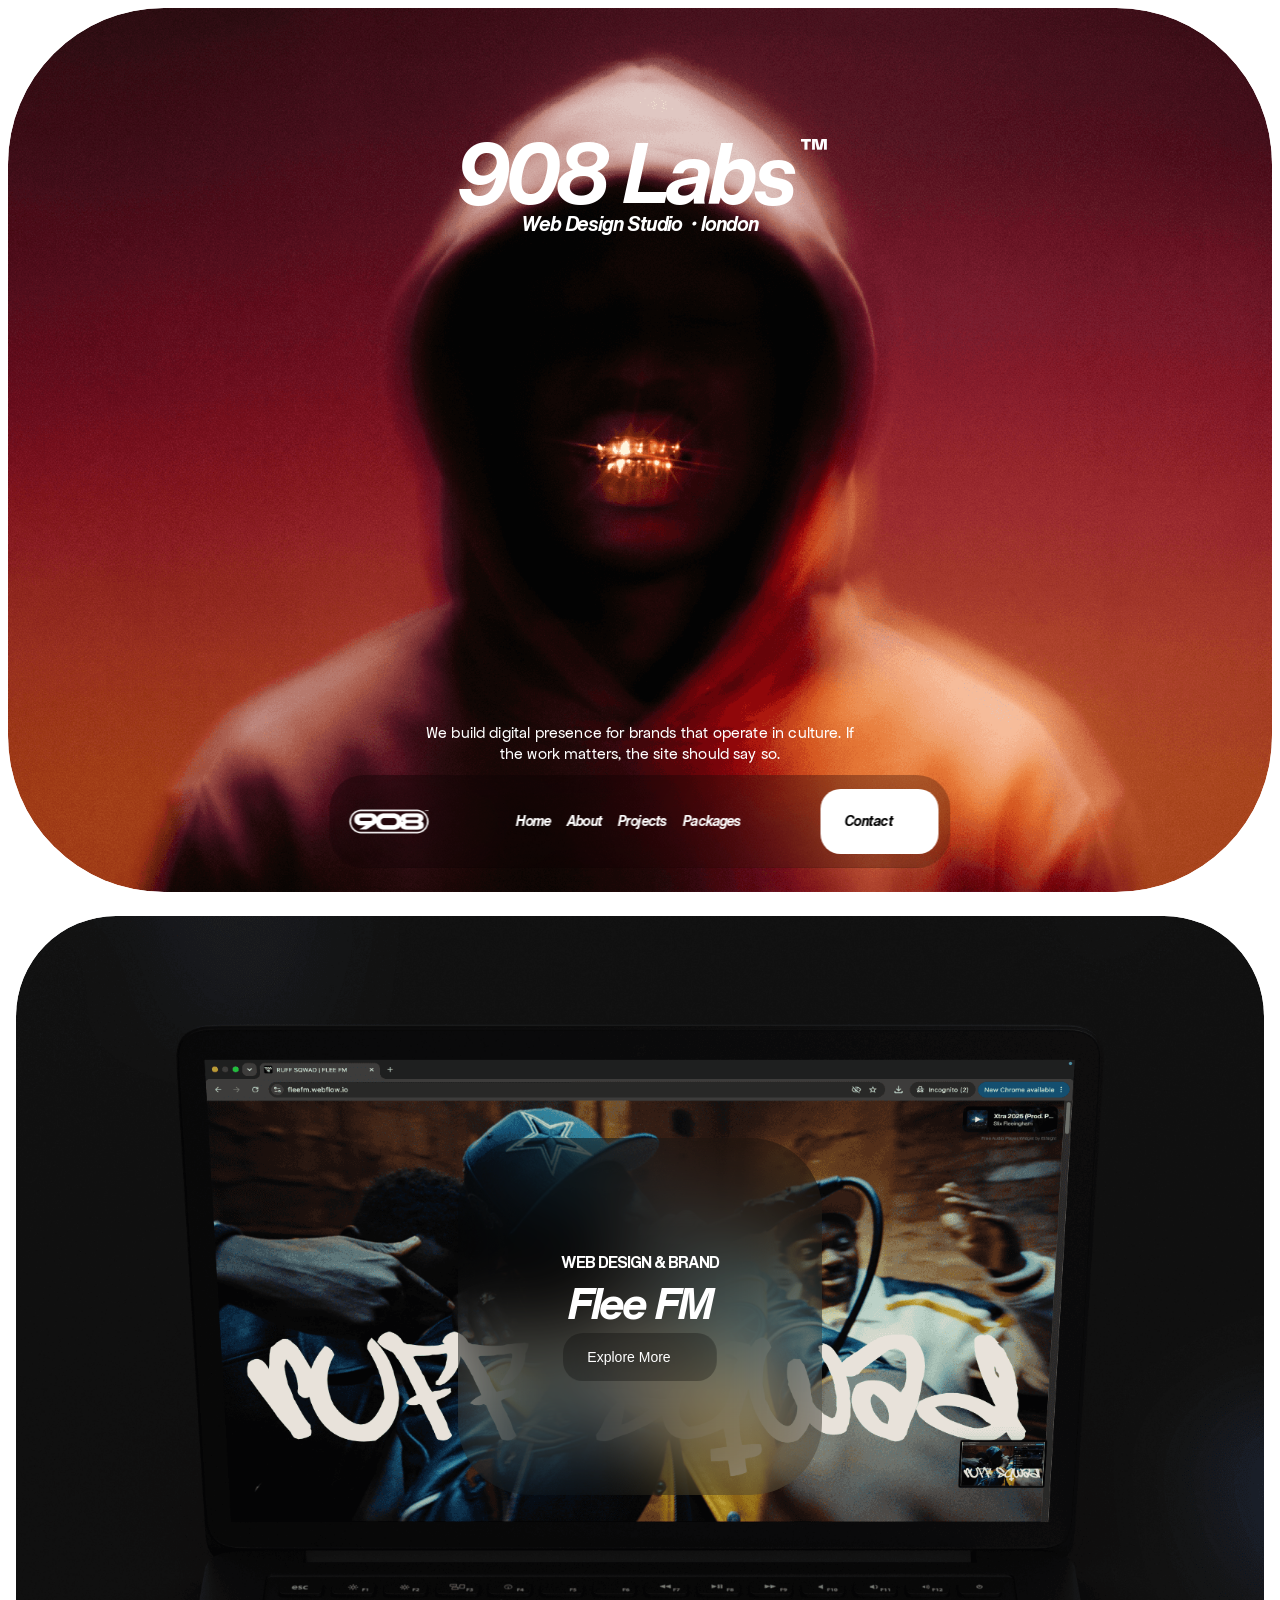
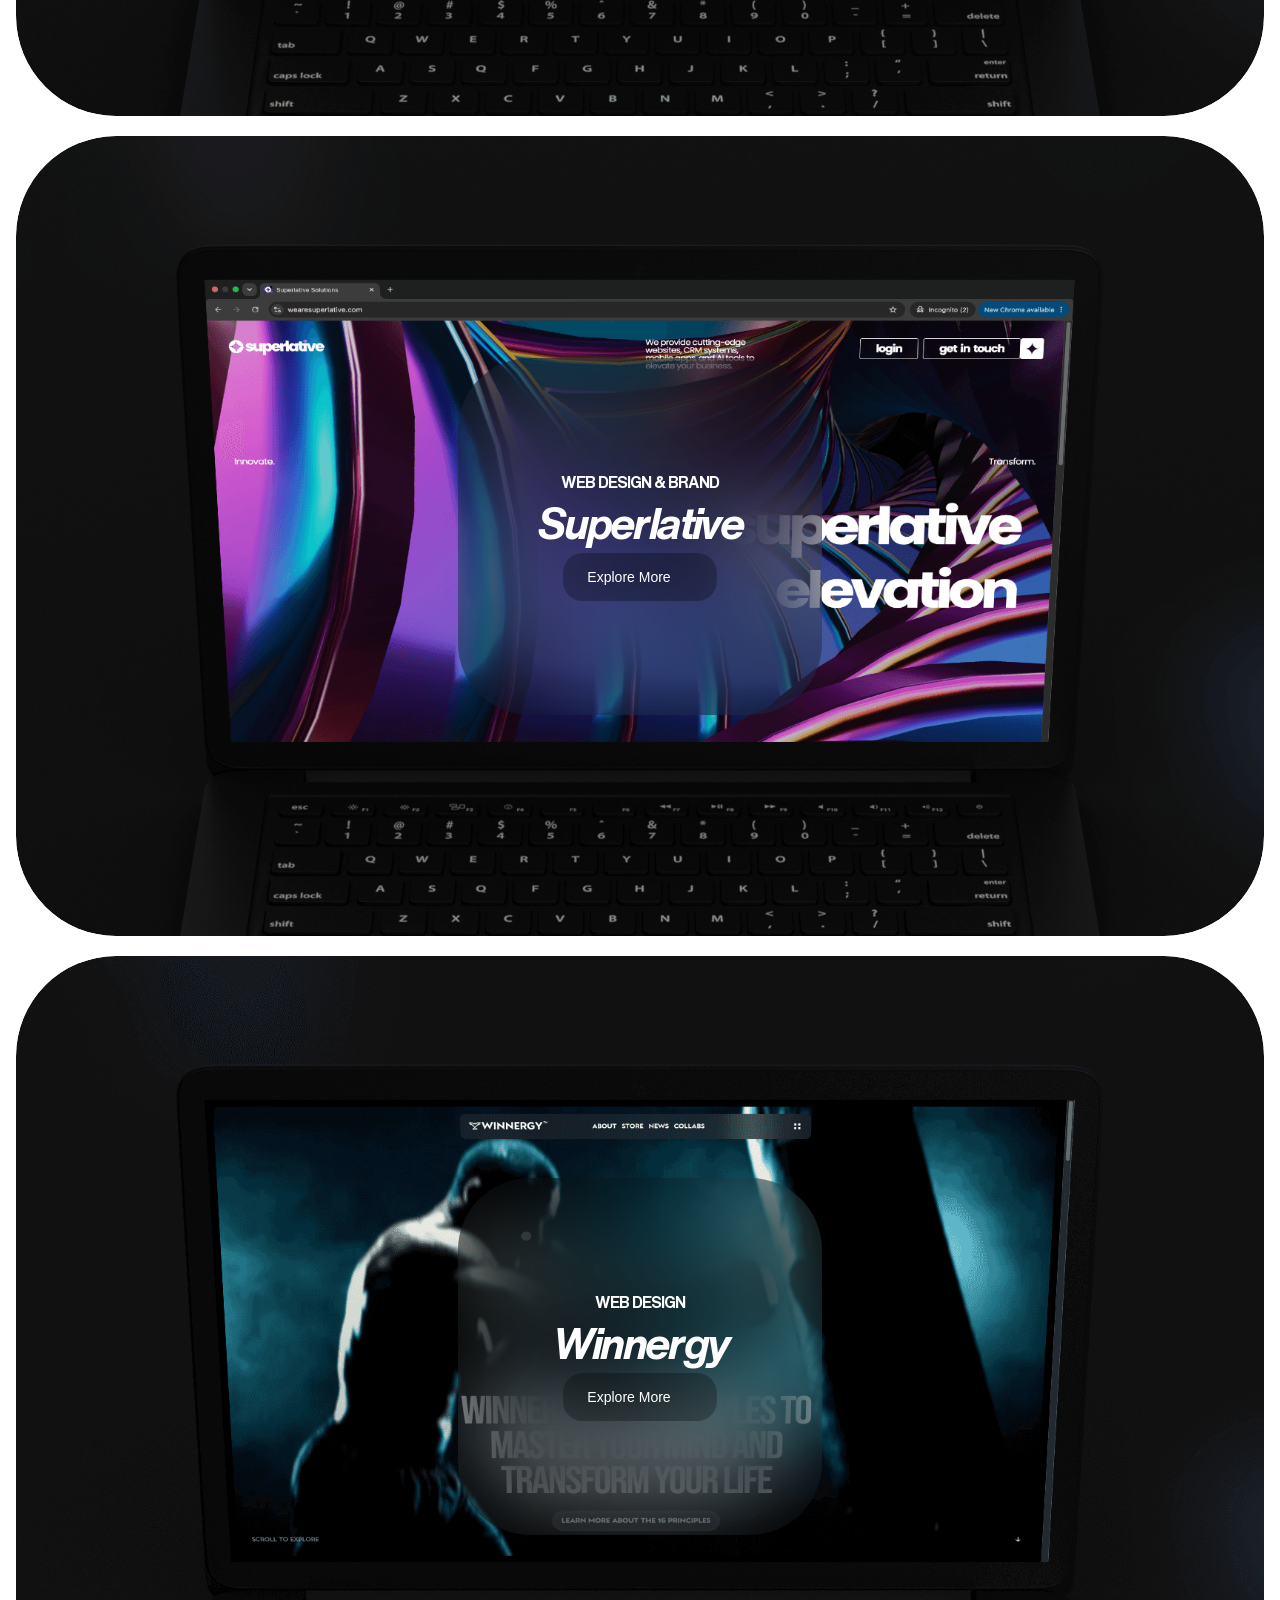
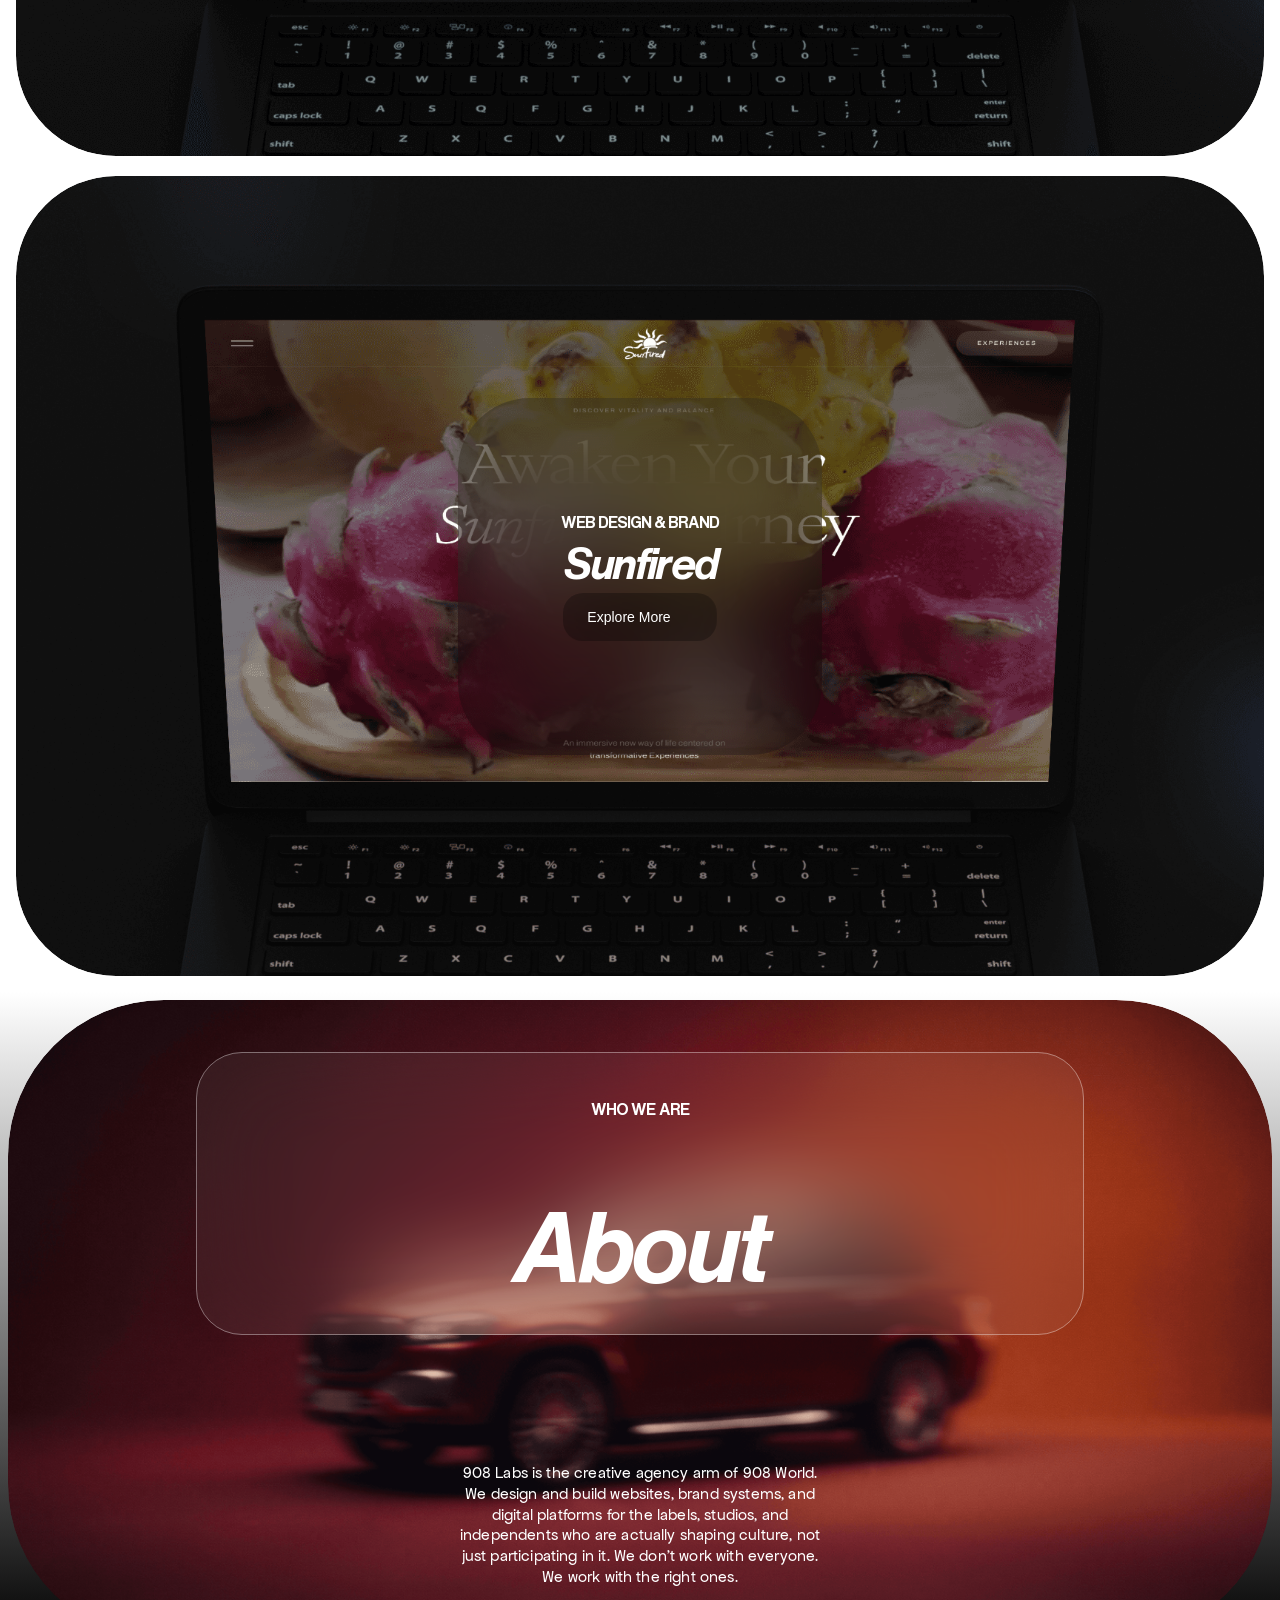
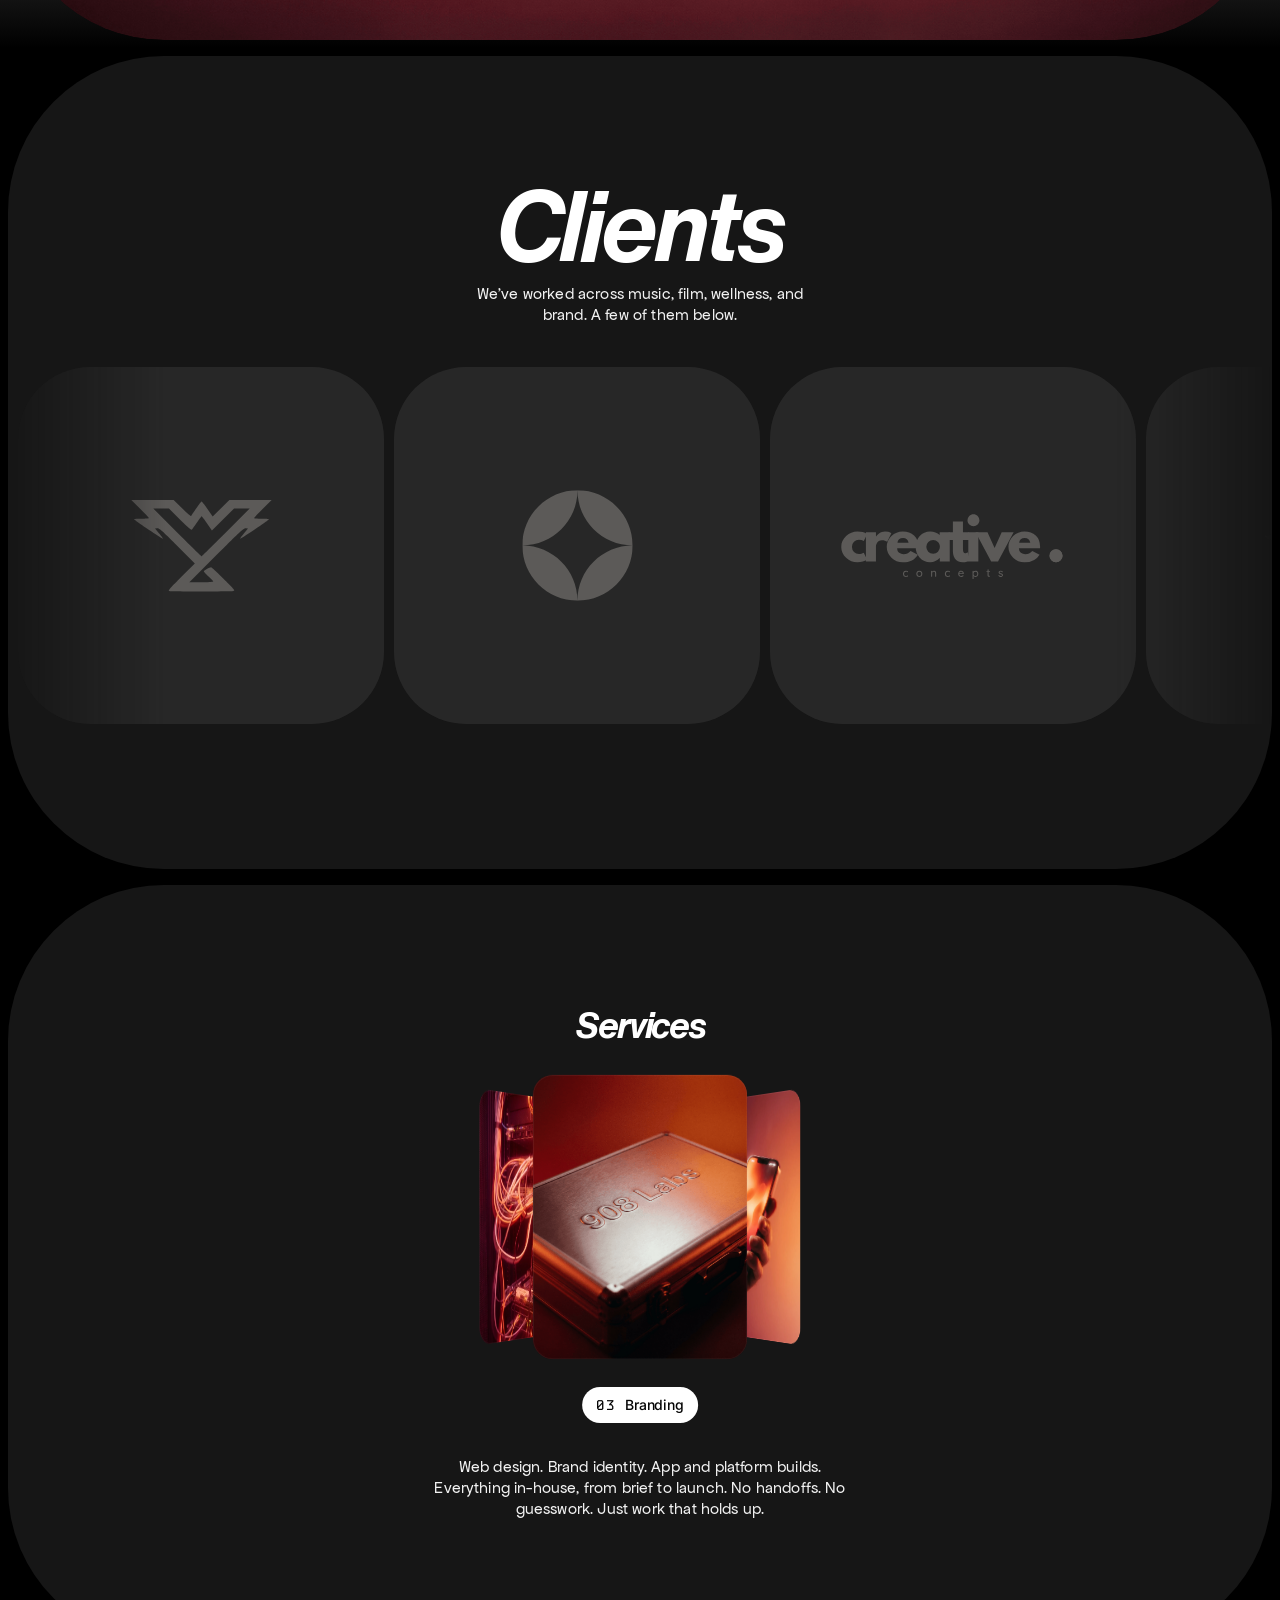
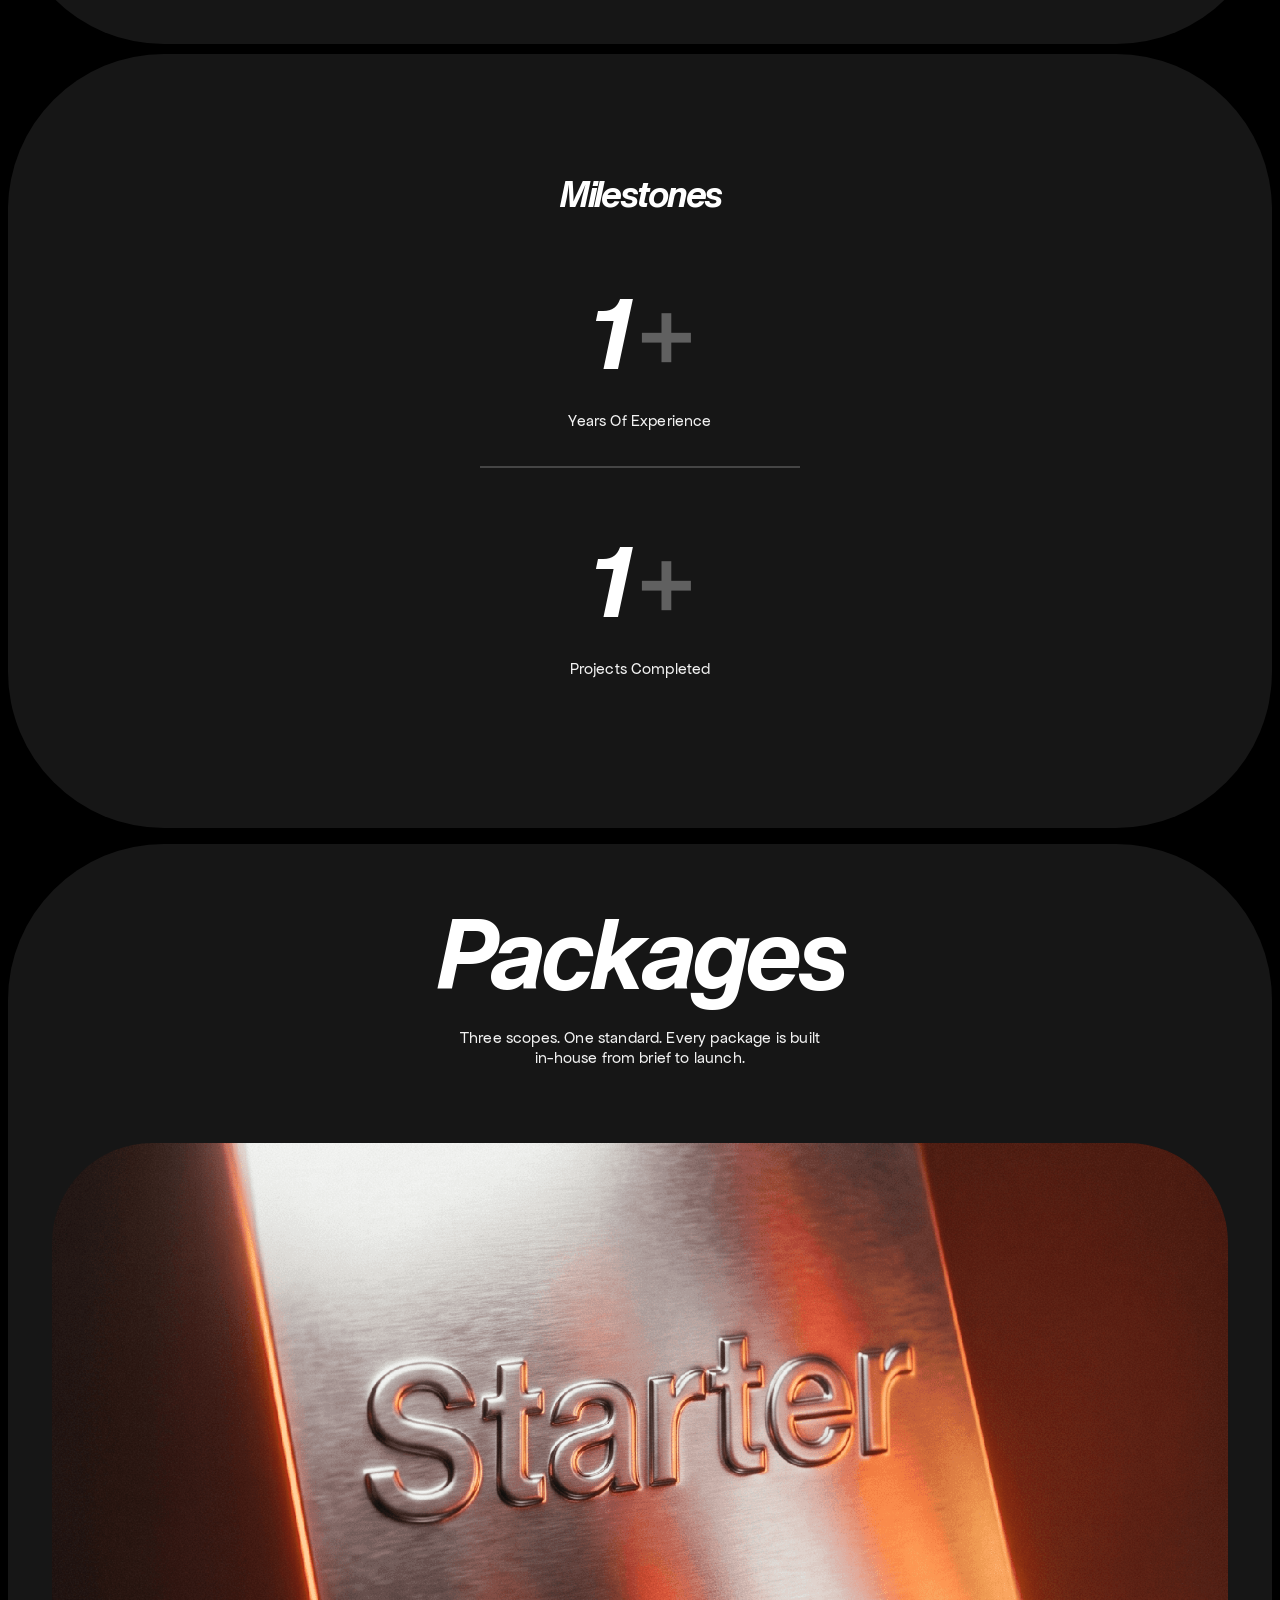
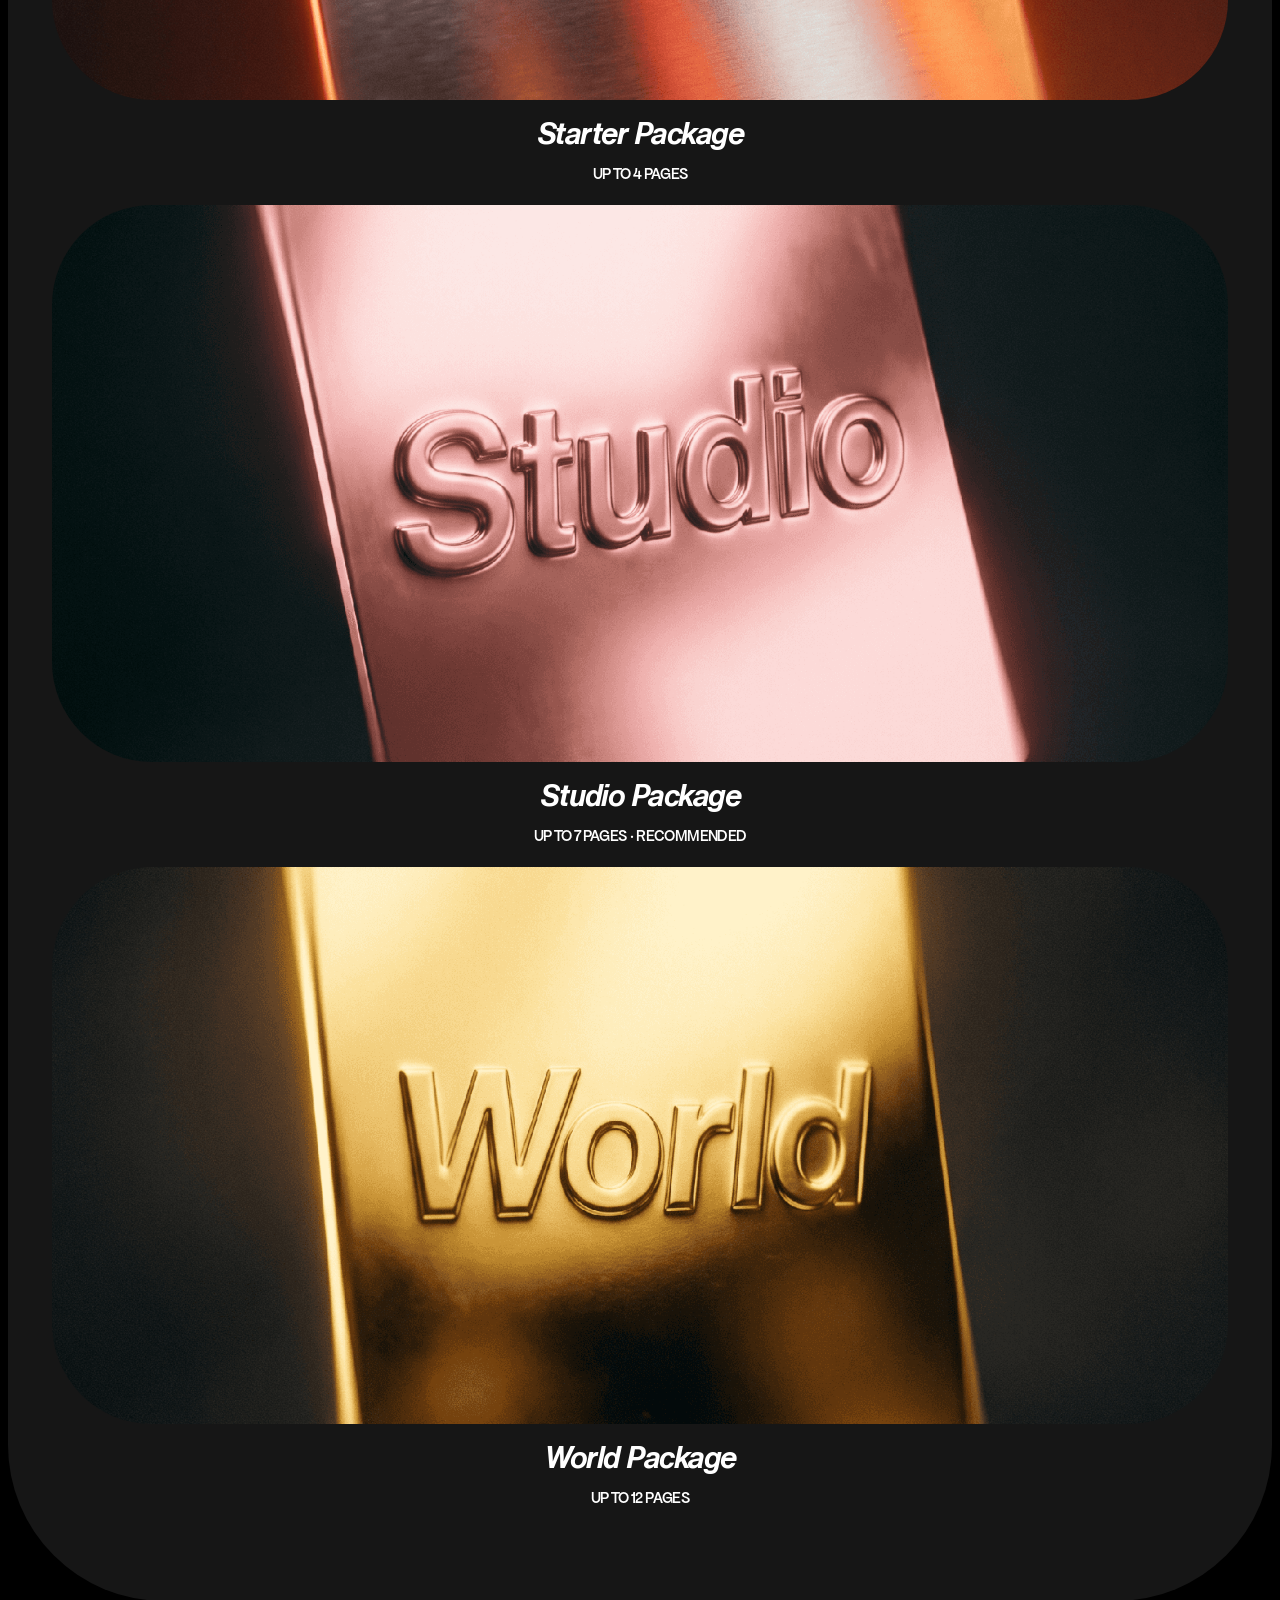
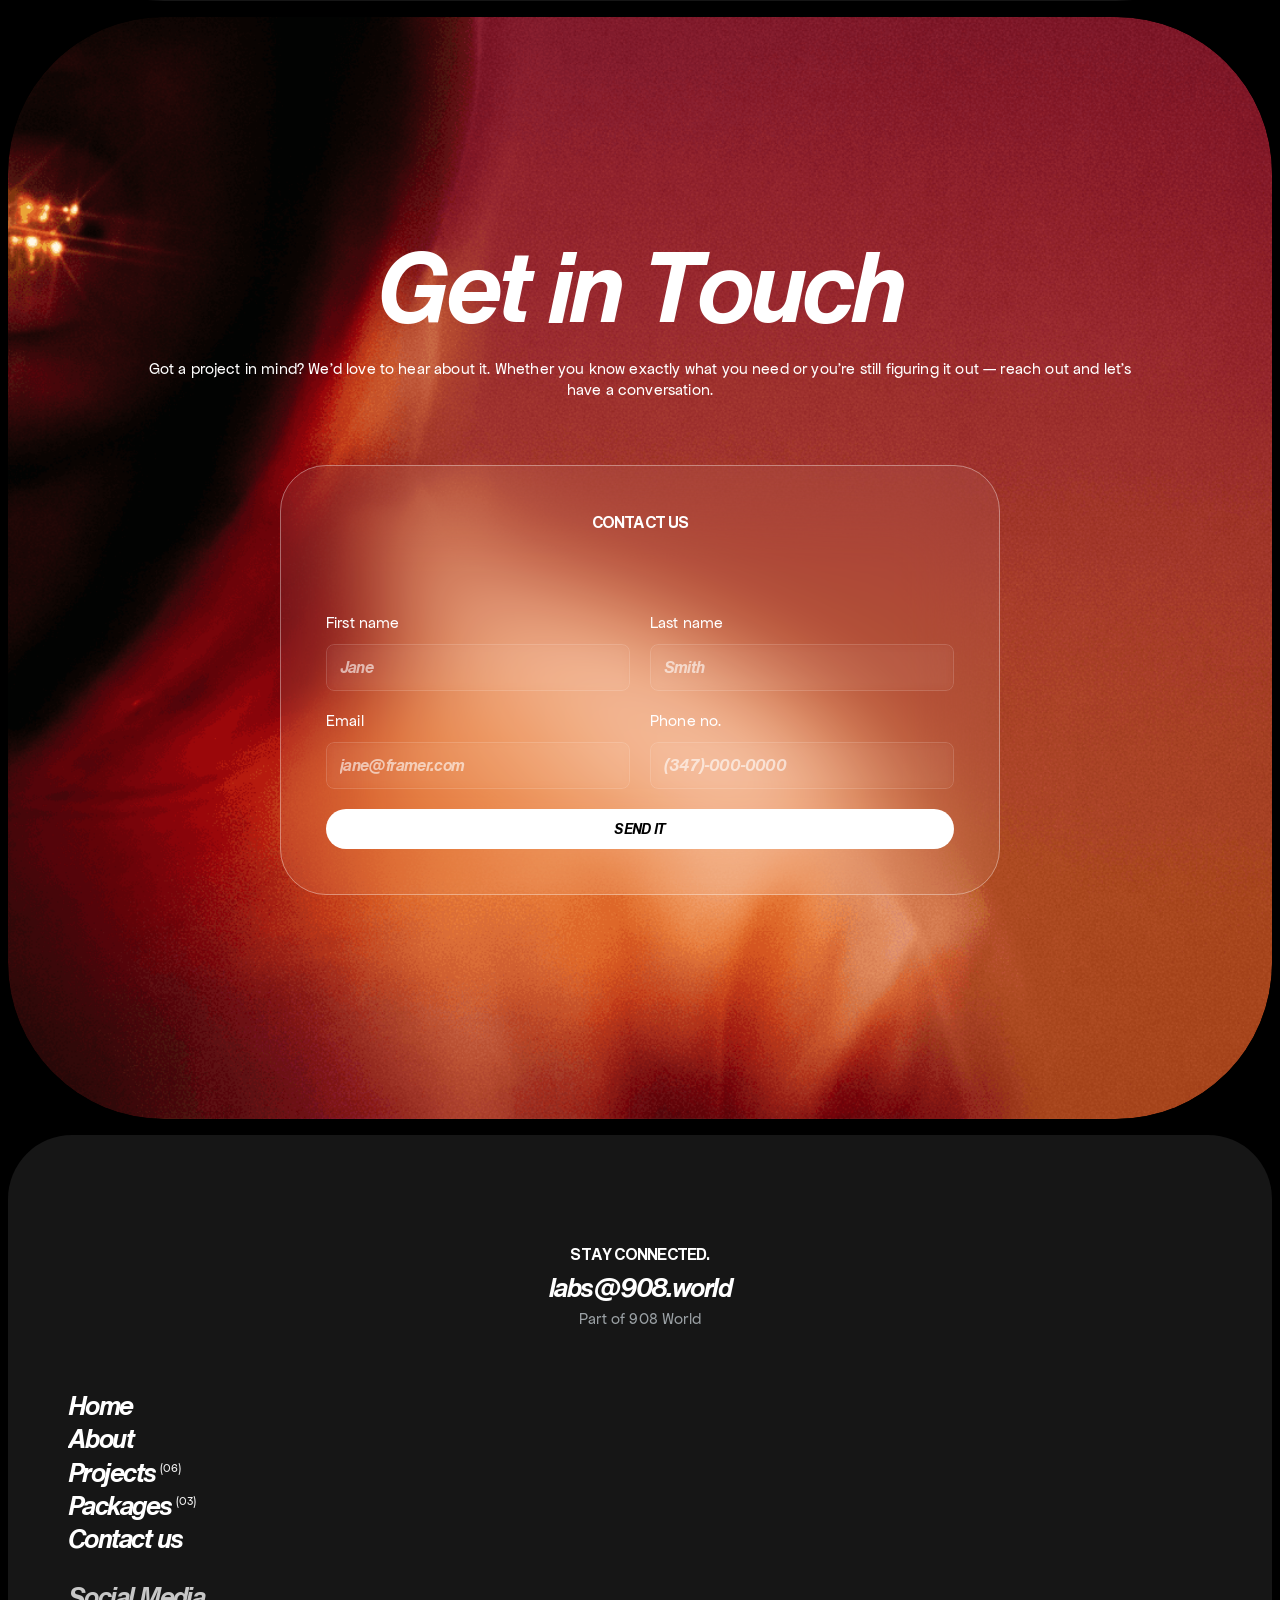
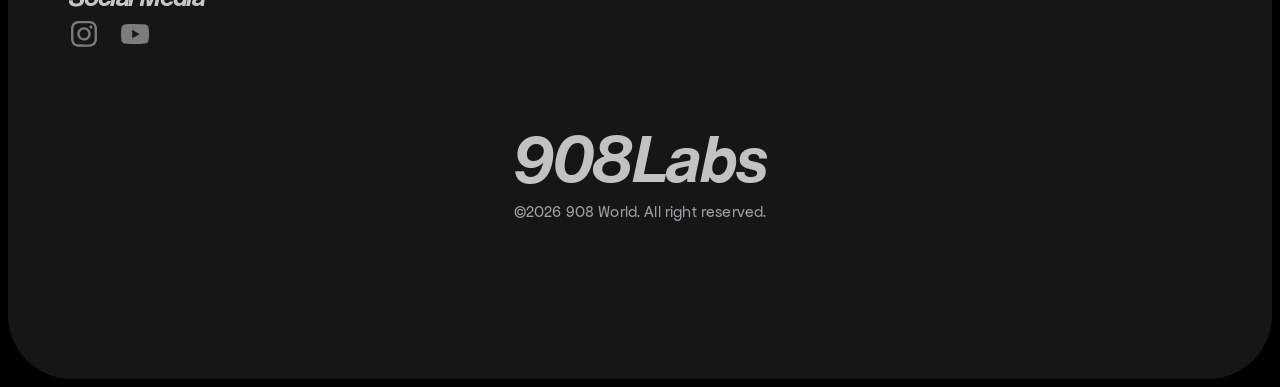
==== index.html @ 6cdfe563 "Move labs.908.world from Framer to static site on Vercel Pixel-matched static export of all 13 pages" ====
<!doctype html>
<html lang="en">
<head>
	<meta charset="utf-8">
	<meta name="viewport" content="width=device-width">
	<title>908 Labs™ | Web Design Studio</title>
    <meta name="description" content="908 Labs is a London-based creative agency building websites, brand systems, and digital platforms for music, film, fashion, and events brands. Part of 908 World.">
    <link href="/assets/img/4qBslxFFQMsQTsCELNN4s0qQw.png" rel="icon" media="(prefers-color-scheme: light)">
    <link href="/assets/img/K0LWANqoiIkGkUovoNLPH6iWL18.png" rel="icon" media="(prefers-color-scheme: dark)">
    <link rel="apple-touch-icon" href="/assets/img/tw0n4bMhMOSQbUp4PCfcui28AsQ.png">
    <!-- Open Graph -->
    <meta property="og:type" content="website">
    <meta property="og:title" content="908 Labs™ | Web Design Studio">
    <meta property="og:description" content="908 Labs is a London-based creative agency building websites, brand systems, and digital platforms for music, film, fashion, and events brands. Part of 908 World.">
    <meta property="og:image" content="https://labs.908.world/assets/img/BlJSiJP9ZKjgPrQmnvKG0MaOQQ.png">
    <!-- X -->
    <meta name="twitter:card" content="summary_large_image">
    <meta name="twitter:title" content="908 Labs™ | Web Design Studio">
    <meta name="twitter:description" content="908 Labs is a London-based creative agency building websites, brand systems, and digital platforms for music, film, fashion, and events brands. Part of 908 World.">
    <meta name="twitter:image" content="https://labs.908.world/assets/img/BlJSiJP9ZKjgPrQmnvKG0MaOQQ.png">
	
	
	
	<meta property="og:url" content="https://labs.908.world">
    
    
	
	
	<meta name="robots" content="max-image-preview:large">
    <link rel="stylesheet" href="/css/framer-05582274db.css">
    <link rel="stylesheet" href="/css/framer-a38d9d3896.css">
    <link rel="stylesheet" href="/css/framer-235aa3d038.css">
    <link rel="stylesheet" href="/css/site.css">
    <script src="/js/lenis.min.js" defer></script>
    <script src="/js/site.js" defer></script>
</head>
<body>
	
	
    
    
	
	<div id="main" data-framer-generated-page><link rel="stylesheet" href="/css/framer-3ef50acdf2.css"><div class="framer-U6x1b framer-lkefcw" data-layout-template="true" style="min-height:100vh;width:auto"><link rel="stylesheet" href="/css/framer-f173b4791c.css"><div data-framer-root class="framer-wW2jj framer-pZfsO framer-J845l framer-2PrCU framer-72rtr7" style="min-height:100vh;width:auto;display:contents"><div class="framer-1saqg9t-container"><div class="ssr-variant hidden-f2v5jq hidden-1v3h6ti"><section class="framer-SZunD framer-LWjwO framer-J845l framer-15u0m3i framer-v-1t9c97s" data-framer-name="Desktop-light" style="background-color:var(--token-b9a38ae6-6808-421e-8c6e-e2c5bc817a9d, rgb(255, 255, 255));height:100%;max-height:100%;max-width:100%;width:100%"><div class="framer-ufxx0n" data-framer-name="Container" style="border-bottom-left-radius:156px;border-bottom-right-radius:156px;border-top-left-radius:156px;border-top-right-radius:156px"><div style="position:absolute;border-radius:inherit;corner-shape:inherit;top:0;right:0;bottom:0;left:0" data-framer-background-image-wrapper="true"><img decoding="async" width="2752" height="1536" sizes="(min-width: 1440px) calc(min(100vw, 1920px) - 16px), (min-width: 810px) and (max-width: 1439.98px) calc(min(100vw, 1920px) - 16px), (max-width: 809.98px) calc(min(100vw, 1920px) - 16px)" srcset="/assets/img/zbf56AgyouIOpaYA0xQ6LfelLJ0-512.png 512w,/assets/img/zbf56AgyouIOpaYA0xQ6LfelLJ0-1024.png 1024w,/assets/img/zbf56AgyouIOpaYA0xQ6LfelLJ0-2048.png 2048w,/assets/img/zbf56AgyouIOpaYA0xQ6LfelLJ0.png 2752w" src="/assets/img/zbf56AgyouIOpaYA0xQ6LfelLJ0.png" alt="Maverick" style="display:block;width:100%;height:100%;border-radius:inherit;corner-shape:inherit;object-position:center;object-fit:cover"></div><div class="framer-1xz8szg" data-framer-name="Text"><div class="framer-yrjw1s" data-framer-name="stack"><div class="framer-1g3pbr0" data-framer-name="Title Lockup"><div class="framer-yy7ywp" data-framer-component-type="RichTextContainer" style="--extracted-gdpscs:var(--token-b9a38ae6-6808-421e-8c6e-e2c5bc817a9d, rgb(255, 255, 255));--framer-link-text-color:rgb(0, 153, 255);--framer-link-text-decoration:underline;transform:none"><h1 dir="auto" class="framer-text" style="--font-selector:Q1VTVE9NVjI7SGVsdmV0aWNhIE5vdyBUZXh0ICBCb2xkIEl0YWxpYw==;--framer-font-family:&quot;Helvetica Now Text  Bold Italic&quot;, &quot;Helvetica Now Text  Bold Italic Placeholder&quot;, sans-serif;--framer-font-open-type-features:'blwf' on, 'cv09' on, 'cv03' on, 'cv04' on, 'cv11' on;--framer-font-size:98px;--framer-font-style:italic;--framer-font-weight:700;--framer-letter-spacing:-0.06em;--framer-line-height:0.9em;--framer-text-alignment:left;--framer-text-color:var(--extracted-gdpscs, var(--token-b9a38ae6-6808-421e-8c6e-e2c5bc817a9d, rgb(255, 255, 255)));--framer-text-transform:inherit" data-fx="chars">908 Labs</h1></div><div class="framer-r65303" data-framer-component-type="RichTextContainer" style="--extracted-gdpscs:var(--token-b9a38ae6-6808-421e-8c6e-e2c5bc817a9d, rgb(255, 255, 255));--framer-link-text-color:rgb(0, 153, 255);--framer-link-text-decoration:underline;transform:none"><h1 dir="auto" class="framer-text" style="--font-selector:Q1VTVE9NVjI7SGVsdmV0aWNhIE5vdyBUZXh0ICBCb2xkIEl0YWxpYw==;--framer-font-family:&quot;Helvetica Now Text  Bold Italic&quot;, &quot;Helvetica Now Text  Bold Italic Placeholder&quot;, sans-serif;--framer-font-open-type-features:'blwf' on, 'cv09' on, 'cv03' on, 'cv04' on, 'cv11' on;--framer-font-size:32px;--framer-font-style:italic;--framer-font-weight:700;--framer-letter-spacing:-0.06em;--framer-line-height:1em;--framer-text-color:var(--extracted-gdpscs, var(--token-b9a38ae6-6808-421e-8c6e-e2c5bc817a9d, rgb(255, 255, 255)));--framer-text-transform:inherit" data-fx="chars">™</h1></div></div><div class="framer-14taep6" data-framer-component-type="RichTextContainer" style="--extracted-1lwpl3i:var(--token-b9a38ae6-6808-421e-8c6e-e2c5bc817a9d, rgb(255, 255, 255));--framer-link-text-color:rgb(0, 153, 255);--framer-link-text-decoration:underline;transform:none"><h5 class="framer-text framer-styles-preset-g92w1w" data-styles-preset="V6_H8eRx1" dir="auto" style="--framer-text-alignment:start;--framer-text-color:var(--extracted-1lwpl3i, var(--token-b9a38ae6-6808-421e-8c6e-e2c5bc817a9d, rgb(255, 255, 255)))" data-fx="chars" data-fx-unset="2">Web Design Studio・london</h5></div></div><div class="framer-1nshnt0" data-framer-name="About Maverick"><div class="framer-12dmf8y" data-framer-component-type="RichTextContainer" style="--extracted-r6o4lv:var(--token-b9a38ae6-6808-421e-8c6e-e2c5bc817a9d, rgb(255, 255, 255));--framer-link-text-color:rgb(0, 153, 255);--framer-link-text-decoration:underline;transform:none"><p class="framer-text framer-styles-preset-d8lgz7" data-styles-preset="R1K60oWJQ" dir="auto" style="--framer-text-alignment:start;--framer-text-color:var(--extracted-r6o4lv, var(--token-b9a38ae6-6808-421e-8c6e-e2c5bc817a9d, rgb(255, 255, 255)))">We build digital presence for brands that operate in culture. If the work matters, the site should say so.</p></div></div></div><div class="framer-1xjpnxp-container"><div data-us-dpi="1" data-us-scale="1" data-us-fps="60" style="width:100%;height:100%"></div></div></div></section></div><div class="ssr-variant hidden-1v3h6ti hidden-72rtr7"><section class="framer-SZunD framer-LWjwO framer-J845l framer-15u0m3i framer-v-uks2qu" data-framer-name="Tablet-Light" style="background-color:var(--token-b9a38ae6-6808-421e-8c6e-e2c5bc817a9d, rgb(255, 255, 255));height:100%;max-height:100%;max-width:100%;width:100%"><div class="framer-ufxx0n" data-framer-name="Container" style="border-bottom-left-radius:156px;border-bottom-right-radius:156px;border-top-left-radius:156px;border-top-right-radius:156px"><div style="position:absolute;border-radius:inherit;corner-shape:inherit;top:0;right:0;bottom:0;left:0" data-framer-background-image-wrapper="true"><img decoding="async" width="2752" height="1536" sizes="(min-width: 1440px) calc(min(100vw, 1920px) - 16px), (min-width: 810px) and (max-width: 1439.98px) calc(min(100vw, 1920px) - 16px), (max-width: 809.98px) calc(min(100vw, 1920px) - 16px)" srcset="/assets/img/zbf56AgyouIOpaYA0xQ6LfelLJ0-512.png 512w,/assets/img/zbf56AgyouIOpaYA0xQ6LfelLJ0-1024.png 1024w,/assets/img/zbf56AgyouIOpaYA0xQ6LfelLJ0-2048.png 2048w,/assets/img/zbf56AgyouIOpaYA0xQ6LfelLJ0.png 2752w" src="/assets/img/zbf56AgyouIOpaYA0xQ6LfelLJ0.png" alt="Maverick" style="display:block;width:100%;height:100%;border-radius:inherit;corner-shape:inherit;object-position:center;object-fit:cover"></div><div class="framer-1xz8szg" data-framer-name="Text"><div class="framer-yrjw1s" data-framer-name="stack"><div class="framer-1g3pbr0" data-framer-name="Title Lockup"><div class="framer-yy7ywp" data-framer-component-type="RichTextContainer" style="--extracted-gdpscs:var(--token-b9a38ae6-6808-421e-8c6e-e2c5bc817a9d, rgb(255, 255, 255));--framer-link-text-color:rgb(0, 153, 255);--framer-link-text-decoration:underline;transform:none"><h1 dir="auto" class="framer-text" style="--font-selector:Q1VTVE9NVjI7SGVsdmV0aWNhIE5vdyBUZXh0ICBCb2xkIEl0YWxpYw==;--framer-font-family:&quot;Helvetica Now Text  Bold Italic&quot;, &quot;Helvetica Now Text  Bold Italic Placeholder&quot;, sans-serif;--framer-font-open-type-features:'blwf' on, 'cv09' on, 'cv03' on, 'cv04' on, 'cv11' on;--framer-font-size:84px;--framer-font-style:italic;--framer-font-weight:700;--framer-letter-spacing:-0.06em;--framer-line-height:0.9em;--framer-text-alignment:center;--framer-text-color:var(--extracted-gdpscs, var(--token-b9a38ae6-6808-421e-8c6e-e2c5bc817a9d, rgb(255, 255, 255)));--framer-text-transform:inherit" data-fx="chars">908 Labs</h1></div><div class="framer-r65303" data-framer-component-type="RichTextContainer" style="--extracted-gdpscs:var(--token-b9a38ae6-6808-421e-8c6e-e2c5bc817a9d, rgb(255, 255, 255));--framer-link-text-color:rgb(0, 153, 255);--framer-link-text-decoration:underline;transform:none"><h1 dir="auto" class="framer-text" style="--font-selector:Q1VTVE9NVjI7SGVsdmV0aWNhIE5vdyBUZXh0ICBCb2xkIEl0YWxpYw==;--framer-font-family:&quot;Helvetica Now Text  Bold Italic&quot;, &quot;Helvetica Now Text  Bold Italic Placeholder&quot;, sans-serif;--framer-font-open-type-features:'blwf' on, 'cv09' on, 'cv03' on, 'cv04' on, 'cv11' on;--framer-font-size:28px;--framer-font-style:italic;--framer-font-weight:700;--framer-letter-spacing:-0.06em;--framer-line-height:1em;--framer-text-alignment:center;--framer-text-color:var(--extracted-gdpscs, var(--token-b9a38ae6-6808-421e-8c6e-e2c5bc817a9d, rgb(255, 255, 255)));--framer-text-transform:inherit" data-fx="chars">™</h1></div></div><div class="framer-14taep6" data-framer-component-type="RichTextContainer" style="--extracted-1lwpl3i:rgb(255, 255, 255);--framer-link-text-color:rgb(0, 153, 255);--framer-link-text-decoration:underline;transform:none"><h5 class="framer-text framer-styles-preset-g92w1w" data-styles-preset="V6_H8eRx1" dir="auto" style="--framer-text-alignment:center;--framer-text-color:var(--extracted-1lwpl3i, rgb(255, 255, 255))" data-fx="chars" data-fx-unset="2">Web Design Studio・london</h5></div></div><div class="framer-1nshnt0" data-framer-name="About Maverick"><div class="framer-12dmf8y" data-framer-component-type="RichTextContainer" style="--extracted-r6o4lv:var(--token-b9a38ae6-6808-421e-8c6e-e2c5bc817a9d, rgb(255, 255, 255));--framer-link-text-color:rgb(0, 153, 255);--framer-link-text-decoration:underline;transform:none"><p class="framer-text framer-styles-preset-d8lgz7" data-styles-preset="R1K60oWJQ" dir="auto" style="--framer-text-alignment:center;--framer-text-color:var(--extracted-r6o4lv, var(--token-b9a38ae6-6808-421e-8c6e-e2c5bc817a9d, rgb(255, 255, 255)))">We build digital presence for brands that operate in culture. If the work matters, the site should say so.</p></div></div></div><div class="framer-1xjpnxp-container"><div data-us-dpi="1" data-us-scale="1" data-us-fps="60" style="width:100%;height:100%"></div></div></div></section></div><div class="ssr-variant hidden-f2v5jq hidden-72rtr7"><section class="framer-SZunD framer-LWjwO framer-J845l framer-15u0m3i framer-v-1gtykls" data-framer-name="Phone-light" style="background-color:var(--token-b9a38ae6-6808-421e-8c6e-e2c5bc817a9d, rgb(255, 255, 255));height:100%;max-height:100%;max-width:100%;width:100%"><div class="framer-ufxx0n" data-framer-name="Container" style="border-bottom-left-radius:106px;border-bottom-right-radius:106px;border-top-left-radius:106px;border-top-right-radius:106px"><div style="position:absolute;border-radius:inherit;corner-shape:inherit;top:0;right:0;bottom:0;left:0" data-framer-background-image-wrapper="true"><img decoding="async" width="2752" height="1536" sizes="(min-width: 1440px) calc(min(100vw, 1920px) - 16px), (min-width: 810px) and (max-width: 1439.98px) calc(min(100vw, 1920px) - 16px), (max-width: 809.98px) calc(min(100vw, 1920px) - 16px)" srcset="/assets/img/zbf56AgyouIOpaYA0xQ6LfelLJ0-512.png 512w,/assets/img/zbf56AgyouIOpaYA0xQ6LfelLJ0-1024.png 1024w,/assets/img/zbf56AgyouIOpaYA0xQ6LfelLJ0-2048.png 2048w,/assets/img/zbf56AgyouIOpaYA0xQ6LfelLJ0.png 2752w" src="/assets/img/zbf56AgyouIOpaYA0xQ6LfelLJ0.png" alt="Maverick" style="display:block;width:100%;height:100%;border-radius:inherit;corner-shape:inherit;object-position:center;object-fit:cover"></div><div class="framer-1xz8szg" data-framer-name="Text"><div class="framer-yrjw1s" data-framer-name="stack"><div class="framer-1g3pbr0" data-framer-name="Title Lockup"><div class="framer-yy7ywp" data-framer-component-type="RichTextContainer" style="--extracted-gdpscs:var(--token-b9a38ae6-6808-421e-8c6e-e2c5bc817a9d, rgb(255, 255, 255));--framer-link-text-color:rgb(0, 153, 255);--framer-link-text-decoration:underline;transform:none"><h1 dir="auto" class="framer-text" style="--font-selector:Q1VTVE9NVjI7SGVsdmV0aWNhIE5vdyBUZXh0ICBCb2xkIEl0YWxpYw==;--framer-font-family:&quot;Helvetica Now Text  Bold Italic&quot;, &quot;Helvetica Now Text  Bold Italic Placeholder&quot;, sans-serif;--framer-font-open-type-features:'blwf' on, 'cv09' on, 'cv03' on, 'cv04' on, 'cv11' on;--framer-font-size:50px;--framer-font-style:italic;--framer-font-weight:700;--framer-letter-spacing:-0.06em;--framer-line-height:0.9em;--framer-text-alignment:center;--framer-text-color:var(--extracted-gdpscs, var(--token-b9a38ae6-6808-421e-8c6e-e2c5bc817a9d, rgb(255, 255, 255)));--framer-text-transform:inherit" data-fx="chars">908 Labs</h1></div><div class="framer-r65303" data-framer-component-type="RichTextContainer" style="--extracted-gdpscs:var(--token-b9a38ae6-6808-421e-8c6e-e2c5bc817a9d, rgb(255, 255, 255));--framer-link-text-color:rgb(0, 153, 255);--framer-link-text-decoration:underline;transform:none"><h1 dir="auto" class="framer-text" style="--font-selector:Q1VTVE9NVjI7SGVsdmV0aWNhIE5vdyBUZXh0ICBCb2xkIEl0YWxpYw==;--framer-font-family:&quot;Helvetica Now Text  Bold Italic&quot;, &quot;Helvetica Now Text  Bold Italic Placeholder&quot;, sans-serif;--framer-font-open-type-features:'blwf' on, 'cv09' on, 'cv03' on, 'cv04' on, 'cv11' on;--framer-font-size:18px;--framer-font-style:italic;--framer-font-weight:700;--framer-letter-spacing:-0.06em;--framer-line-height:1em;--framer-text-alignment:center;--framer-text-color:var(--extracted-gdpscs, var(--token-b9a38ae6-6808-421e-8c6e-e2c5bc817a9d, rgb(255, 255, 255)));--framer-text-transform:inherit" data-fx="chars">™</h1></div></div><div class="framer-14taep6" data-framer-component-type="RichTextContainer" style="--extracted-1lwpl3i:var(--token-b9a38ae6-6808-421e-8c6e-e2c5bc817a9d, rgb(255, 255, 255));--framer-link-text-color:rgb(0, 153, 255);--framer-link-text-decoration:underline;transform:none"><h5 class="framer-text framer-styles-preset-g92w1w" data-styles-preset="V6_H8eRx1" dir="auto" style="--framer-text-alignment:center;--framer-text-color:var(--extracted-1lwpl3i, var(--token-b9a38ae6-6808-421e-8c6e-e2c5bc817a9d, rgb(255, 255, 255)))" data-fx="chars" data-fx-unset="2">Web Design Studio・london</h5></div></div><div class="framer-1nshnt0" data-framer-name="About Maverick"><div class="framer-12dmf8y" data-framer-component-type="RichTextContainer" style="--extracted-r6o4lv:var(--token-b9a38ae6-6808-421e-8c6e-e2c5bc817a9d, rgb(255, 255, 255));--framer-link-text-color:rgb(0, 153, 255);--framer-link-text-decoration:underline;transform:none"><p class="framer-text framer-styles-preset-d8lgz7" data-styles-preset="R1K60oWJQ" dir="auto" style="--framer-text-alignment:center;--framer-text-color:var(--extracted-r6o4lv, var(--token-b9a38ae6-6808-421e-8c6e-e2c5bc817a9d, rgb(255, 255, 255)))">We build digital presence for brands that operate in culture. If the work matters, the site should say so.</p></div></div></div><div class="framer-1xjpnxp-container"><div data-us-dpi="1" data-us-scale="1" data-us-fps="60" style="width:100%;height:100%"></div></div></div></section></div></div><section class="framer-10qo8yj" data-framer-name="Projects" id="contact-us"><div class="framer-1d0yn7p" data-framer-name="Collection"><div class="framer-1ii6lbg" data-framer-name="Project"><div class="ssr-variant hidden-f2v5jq hidden-1v3h6ti"><div class="framer-k6l5un-container" data-framer-name="Project Card" name="Project Card"><div data-hover-snap="framer-v-12sa55r-0" name="Project Card" class="framer-FREOR framer-5z9hZ framer-12sa55r framer-v-12sa55r" data-framer-name="Variant 1" style="height:100%;width:100%;border-bottom-left-radius:100px;border-bottom-right-radius:100px;border-top-left-radius:100px;border-top-right-radius:100px"><div style="position:absolute;border-radius:inherit;corner-shape:inherit;top:0;right:0;bottom:0;left:0" data-framer-background-image-wrapper="true"><img decoding="async" width="1920" height="1080" sizes="(min-width: 1440px) max((min(100vw, 1920px) - 52px) / 2, 50px), (min-width: 810px) and (max-width: 1439.98px) max(min(100vw, 1920px) - 32px, 50px), (max-width: 809.98px) max(min(100vw, 1920px) - 32px, 50px)" srcset="/assets/img/SDhAZg5IhBW1cdnvtUjCFw4a4-512.png 512w,/assets/img/SDhAZg5IhBW1cdnvtUjCFw4a4-1024.png 1024w,/assets/img/SDhAZg5IhBW1cdnvtUjCFw4a4.png 1920w" src="/assets/img/SDhAZg5IhBW1cdnvtUjCFw4a4.png" alt="Beyond Time" style="display:block;width:100%;height:100%;border-radius:inherit;corner-shape:inherit;object-position:center;object-fit:cover"></div><div class="framer-1pdwzkg" style="backdrop-filter:blur(44px);background-color:rgba(0, 0, 0, 0.24);-webkit-backdrop-filter:blur(44px);border-bottom-left-radius:72px;border-bottom-right-radius:72px;border-top-left-radius:72px;border-top-right-radius:72px"><div class="framer-1l73ez7" data-framer-component-type="RichTextContainer" style="--extracted-1lwpl3i:var(--token-b9a38ae6-6808-421e-8c6e-e2c5bc817a9d, rgb(255, 255, 255));--framer-link-text-color:rgb(0, 153, 255);--framer-link-text-decoration:underline;transform:none"><h5 dir="auto" class="framer-text" style="--font-selector:Q1VTVE9NVjI7SGVsdmV0aWNhIE5vdyBUZXh0ICBCb2xk;--framer-font-family:&quot;Helvetica Now Text  Bold&quot;, &quot;Helvetica Now Text  Bold Placeholder&quot;, sans-serif;--framer-font-open-type-features:'blwf' on, 'cv09' on, 'cv03' on, 'cv04' on, 'cv11' on;--framer-font-weight:700;--framer-letter-spacing:-0.06em;--framer-line-height:1.4em;--framer-text-alignment:center;--framer-text-color:var(--extracted-1lwpl3i, var(--token-b9a38ae6-6808-421e-8c6e-e2c5bc817a9d, rgb(255, 255, 255)));--framer-text-transform:uppercase" data-fx="chars">Web Design &amp; Brand</h5></div><div class="framer-5oug7w" data-framer-component-type="RichTextContainer" style="--extracted-1of0zx5:var(--token-b9a38ae6-6808-421e-8c6e-e2c5bc817a9d, rgb(255, 255, 255));--framer-link-text-color:rgb(0, 153, 255);--framer-link-text-decoration:underline;transform:none"><h2 class="framer-text framer-styles-preset-1tp2un9" data-styles-preset="yapCj9upi" style="--framer-text-alignment:center;--framer-text-color:var(--extracted-1of0zx5, var(--token-b9a38ae6-6808-421e-8c6e-e2c5bc817a9d, rgb(255, 255, 255)))" data-fx="chars">Flee FM</h2></div></div></div></div></div><div class="ssr-variant hidden-72rtr7"><div class="framer-k6l5un-container" data-framer-name="Project Card" name="Project Card"><div name="Project Card" class="framer-FREOR framer-5z9hZ framer-12sa55r framer-v-161bz03" data-framer-name="Variant 2 - Without Hover" style="height:100%;width:100%;border-bottom-left-radius:100px;border-bottom-right-radius:100px;border-top-left-radius:100px;border-top-right-radius:100px"><div style="position:absolute;border-radius:inherit;corner-shape:inherit;top:0;right:0;bottom:0;left:0" data-framer-background-image-wrapper="true"><img decoding="async" width="1920" height="1080" sizes="(min-width: 1440px) max((min(100vw, 1920px) - 52px) / 2, 50px), (min-width: 810px) and (max-width: 1439.98px) max(min(100vw, 1920px) - 32px, 50px), (max-width: 809.98px) max(min(100vw, 1920px) - 32px, 50px)" srcset="/assets/img/SDhAZg5IhBW1cdnvtUjCFw4a4-512.png 512w,/assets/img/SDhAZg5IhBW1cdnvtUjCFw4a4-1024.png 1024w,/assets/img/SDhAZg5IhBW1cdnvtUjCFw4a4.png 1920w" src="/assets/img/SDhAZg5IhBW1cdnvtUjCFw4a4.png" alt="Beyond Time" style="display:block;width:100%;height:100%;border-radius:inherit;corner-shape:inherit;object-position:center;object-fit:cover"></div><div class="framer-1pdwzkg" style="backdrop-filter:blur(44px);background-color:rgba(0, 0, 0, 0.24);-webkit-backdrop-filter:blur(44px);border-bottom-left-radius:72px;border-bottom-right-radius:72px;border-top-left-radius:72px;border-top-right-radius:72px"><div class="framer-1l73ez7" data-framer-component-type="RichTextContainer" style="--extracted-1lwpl3i:var(--token-b9a38ae6-6808-421e-8c6e-e2c5bc817a9d, rgb(255, 255, 255));--framer-link-text-color:rgb(0, 153, 255);--framer-link-text-decoration:underline;transform:none"><h5 dir="auto" class="framer-text" style="--font-selector:Q1VTVE9NVjI7SGVsdmV0aWNhIE5vdyBUZXh0ICBCb2xk;--framer-font-family:&quot;Helvetica Now Text  Bold&quot;, &quot;Helvetica Now Text  Bold Placeholder&quot;, sans-serif;--framer-font-open-type-features:'blwf' on, 'cv09' on, 'cv03' on, 'cv04' on, 'cv11' on;--framer-font-weight:700;--framer-letter-spacing:-0.06em;--framer-line-height:1.4em;--framer-text-alignment:center;--framer-text-color:var(--extracted-1lwpl3i, var(--token-b9a38ae6-6808-421e-8c6e-e2c5bc817a9d, rgb(255, 255, 255)));--framer-text-transform:uppercase" data-fx="chars">Web Design &amp; Brand</h5></div><div class="framer-5oug7w" data-framer-component-type="RichTextContainer" style="--extracted-1of0zx5:var(--token-b9a38ae6-6808-421e-8c6e-e2c5bc817a9d, rgb(255, 255, 255));--framer-link-text-color:rgb(0, 153, 255);--framer-link-text-decoration:underline;transform:none"><h2 class="framer-text framer-styles-preset-1tp2un9" data-styles-preset="yapCj9upi" style="--framer-text-alignment:center;--framer-text-color:var(--extracted-1of0zx5, var(--token-b9a38ae6-6808-421e-8c6e-e2c5bc817a9d, rgb(255, 255, 255)))" data-fx="chars">Flee FM</h2></div><div class="framer-etpqrr-container"><a class="framer-DHpVm framer-mmrlrr framer-v-mmrlrr framer-1eyjkso" data-framer-name="Variant 1" data-highlight="true" href="/projects/flee-fm" tabindex="0" style="backdrop-filter:blur(32px);background-color:rgba(0, 0, 0, 0.23);-webkit-backdrop-filter:blur(32px);border-bottom-left-radius:20px;border-bottom-right-radius:20px;border-top-left-radius:20px;border-top-right-radius:20px"><div class="framer-1iaov7i" data-framer-component-type="RichTextContainer" style="--extracted-r6o4lv:rgb(255, 255, 255);--framer-link-text-color:rgb(0, 153, 255);--framer-link-text-decoration:underline;--framer-paragraph-spacing:0px;transform:none"><p class="framer-text" style="--font-selector:Q1VTVE9NO05ldWUgTW9udHJlYWwgUmVndWxhcg==;--framer-font-family:&quot;Neue Montreal Regular&quot;, &quot;Neue Montreal Regular Placeholder&quot;, sans-serif;--framer-font-size:14px;--framer-text-alignment:center;--framer-text-color:var(--extracted-r6o4lv, rgb(255, 255, 255))">Explore More</p></div><div class="framer-p8oi1e"><div class="framer-1u9vmth-container" style="transform:none"><div style="display:contents"></div></div></div></a></div></div></div></div></div></div><div class="framer-1ii6lbg" data-framer-name="Project"><div class="ssr-variant hidden-f2v5jq hidden-1v3h6ti"><div class="framer-k6l5un-container" data-framer-name="Project Card" name="Project Card"><div data-hover-snap="framer-v-12sa55r-1" name="Project Card" class="framer-FREOR framer-5z9hZ framer-12sa55r framer-v-12sa55r" data-framer-name="Variant 1" style="height:100%;width:100%;border-bottom-left-radius:100px;border-bottom-right-radius:100px;border-top-left-radius:100px;border-top-right-radius:100px"><div style="position:absolute;border-radius:inherit;corner-shape:inherit;top:0;right:0;bottom:0;left:0" data-framer-background-image-wrapper="true"><img decoding="async" width="1920" height="1080" sizes="(min-width: 1440px) max((min(100vw, 1920px) - 52px) / 2, 50px), (min-width: 810px) and (max-width: 1439.98px) max(min(100vw, 1920px) - 32px, 50px), (max-width: 809.98px) max(min(100vw, 1920px) - 32px, 50px)" srcset="/assets/img/DQWgM9KpXBOVVkCXolDow13cH04-512.png 512w,/assets/img/DQWgM9KpXBOVVkCXolDow13cH04-1024.png 1024w,/assets/img/DQWgM9KpXBOVVkCXolDow13cH04.png 1920w" src="/assets/img/DQWgM9KpXBOVVkCXolDow13cH04.png" alt="Brand Redefine" style="display:block;width:100%;height:100%;border-radius:inherit;corner-shape:inherit;object-position:center;object-fit:cover"></div><div class="framer-1pdwzkg" style="backdrop-filter:blur(44px);background-color:rgba(0, 0, 0, 0.24);-webkit-backdrop-filter:blur(44px);border-bottom-left-radius:72px;border-bottom-right-radius:72px;border-top-left-radius:72px;border-top-right-radius:72px"><div class="framer-1l73ez7" data-framer-component-type="RichTextContainer" style="--extracted-1lwpl3i:var(--token-b9a38ae6-6808-421e-8c6e-e2c5bc817a9d, rgb(255, 255, 255));--framer-link-text-color:rgb(0, 153, 255);--framer-link-text-decoration:underline;transform:none"><h5 dir="auto" class="framer-text" style="--font-selector:Q1VTVE9NVjI7SGVsdmV0aWNhIE5vdyBUZXh0ICBCb2xk;--framer-font-family:&quot;Helvetica Now Text  Bold&quot;, &quot;Helvetica Now Text  Bold Placeholder&quot;, sans-serif;--framer-font-open-type-features:'blwf' on, 'cv09' on, 'cv03' on, 'cv04' on, 'cv11' on;--framer-font-weight:700;--framer-letter-spacing:-0.06em;--framer-line-height:1.4em;--framer-text-alignment:center;--framer-text-color:var(--extracted-1lwpl3i, var(--token-b9a38ae6-6808-421e-8c6e-e2c5bc817a9d, rgb(255, 255, 255)));--framer-text-transform:uppercase" data-fx="chars">Web Design &amp; Brand</h5></div><div class="framer-5oug7w" data-framer-component-type="RichTextContainer" style="--extracted-1of0zx5:var(--token-b9a38ae6-6808-421e-8c6e-e2c5bc817a9d, rgb(255, 255, 255));--framer-link-text-color:rgb(0, 153, 255);--framer-link-text-decoration:underline;transform:none"><h2 class="framer-text framer-styles-preset-1tp2un9" data-styles-preset="yapCj9upi" style="--framer-text-alignment:center;--framer-text-color:var(--extracted-1of0zx5, var(--token-b9a38ae6-6808-421e-8c6e-e2c5bc817a9d, rgb(255, 255, 255)))" data-fx="chars">Superlative</h2></div></div></div></div></div><div class="ssr-variant hidden-72rtr7"><div class="framer-k6l5un-container" data-framer-name="Project Card" name="Project Card"><div name="Project Card" class="framer-FREOR framer-5z9hZ framer-12sa55r framer-v-161bz03" data-framer-name="Variant 2 - Without Hover" style="height:100%;width:100%;border-bottom-left-radius:100px;border-bottom-right-radius:100px;border-top-left-radius:100px;border-top-right-radius:100px"><div style="position:absolute;border-radius:inherit;corner-shape:inherit;top:0;right:0;bottom:0;left:0" data-framer-background-image-wrapper="true"><img decoding="async" width="1920" height="1080" sizes="(min-width: 1440px) max((min(100vw, 1920px) - 52px) / 2, 50px), (min-width: 810px) and (max-width: 1439.98px) max(min(100vw, 1920px) - 32px, 50px), (max-width: 809.98px) max(min(100vw, 1920px) - 32px, 50px)" srcset="/assets/img/DQWgM9KpXBOVVkCXolDow13cH04-512.png 512w,/assets/img/DQWgM9KpXBOVVkCXolDow13cH04-1024.png 1024w,/assets/img/DQWgM9KpXBOVVkCXolDow13cH04.png 1920w" src="/assets/img/DQWgM9KpXBOVVkCXolDow13cH04.png" alt="Brand Redefine" style="display:block;width:100%;height:100%;border-radius:inherit;corner-shape:inherit;object-position:center;object-fit:cover"></div><div class="framer-1pdwzkg" style="backdrop-filter:blur(44px);background-color:rgba(0, 0, 0, 0.24);-webkit-backdrop-filter:blur(44px);border-bottom-left-radius:72px;border-bottom-right-radius:72px;border-top-left-radius:72px;border-top-right-radius:72px"><div class="framer-1l73ez7" data-framer-component-type="RichTextContainer" style="--extracted-1lwpl3i:var(--token-b9a38ae6-6808-421e-8c6e-e2c5bc817a9d, rgb(255, 255, 255));--framer-link-text-color:rgb(0, 153, 255);--framer-link-text-decoration:underline;transform:none"><h5 dir="auto" class="framer-text" style="--font-selector:Q1VTVE9NVjI7SGVsdmV0aWNhIE5vdyBUZXh0ICBCb2xk;--framer-font-family:&quot;Helvetica Now Text  Bold&quot;, &quot;Helvetica Now Text  Bold Placeholder&quot;, sans-serif;--framer-font-open-type-features:'blwf' on, 'cv09' on, 'cv03' on, 'cv04' on, 'cv11' on;--framer-font-weight:700;--framer-letter-spacing:-0.06em;--framer-line-height:1.4em;--framer-text-alignment:center;--framer-text-color:var(--extracted-1lwpl3i, var(--token-b9a38ae6-6808-421e-8c6e-e2c5bc817a9d, rgb(255, 255, 255)));--framer-text-transform:uppercase" data-fx="chars">Web Design &amp; Brand</h5></div><div class="framer-5oug7w" data-framer-component-type="RichTextContainer" style="--extracted-1of0zx5:var(--token-b9a38ae6-6808-421e-8c6e-e2c5bc817a9d, rgb(255, 255, 255));--framer-link-text-color:rgb(0, 153, 255);--framer-link-text-decoration:underline;transform:none"><h2 class="framer-text framer-styles-preset-1tp2un9" data-styles-preset="yapCj9upi" style="--framer-text-alignment:center;--framer-text-color:var(--extracted-1of0zx5, var(--token-b9a38ae6-6808-421e-8c6e-e2c5bc817a9d, rgb(255, 255, 255)))" data-fx="chars">Superlative</h2></div><div class="framer-etpqrr-container"><a class="framer-DHpVm framer-mmrlrr framer-v-mmrlrr framer-1eyjkso" data-framer-name="Variant 1" data-highlight="true" href="/projects/superlative" tabindex="0" style="backdrop-filter:blur(32px);background-color:rgba(0, 0, 0, 0.23);-webkit-backdrop-filter:blur(32px);border-bottom-left-radius:20px;border-bottom-right-radius:20px;border-top-left-radius:20px;border-top-right-radius:20px"><div class="framer-1iaov7i" data-framer-component-type="RichTextContainer" style="--extracted-r6o4lv:rgb(255, 255, 255);--framer-link-text-color:rgb(0, 153, 255);--framer-link-text-decoration:underline;--framer-paragraph-spacing:0px;transform:none"><p class="framer-text" style="--font-selector:Q1VTVE9NO05ldWUgTW9udHJlYWwgUmVndWxhcg==;--framer-font-family:&quot;Neue Montreal Regular&quot;, &quot;Neue Montreal Regular Placeholder&quot;, sans-serif;--framer-font-size:14px;--framer-text-alignment:center;--framer-text-color:var(--extracted-r6o4lv, rgb(255, 255, 255))">Explore More</p></div><div class="framer-p8oi1e"><div class="framer-1u9vmth-container" style="transform:none"><div style="display:contents"></div></div></div></a></div></div></div></div></div></div><div class="framer-1ii6lbg" data-framer-name="Project"><div class="ssr-variant hidden-f2v5jq hidden-1v3h6ti"><div class="framer-k6l5un-container" data-framer-name="Project Card" name="Project Card"><div data-hover-snap="framer-v-12sa55r-2" name="Project Card" class="framer-FREOR framer-5z9hZ framer-12sa55r framer-v-12sa55r" data-framer-name="Variant 1" style="height:100%;width:100%;border-bottom-left-radius:100px;border-bottom-right-radius:100px;border-top-left-radius:100px;border-top-right-radius:100px"><div style="position:absolute;border-radius:inherit;corner-shape:inherit;top:0;right:0;bottom:0;left:0" data-framer-background-image-wrapper="true"><img decoding="async" width="1920" height="1080" sizes="(min-width: 1440px) max((min(100vw, 1920px) - 52px) / 2, 50px), (min-width: 810px) and (max-width: 1439.98px) max(min(100vw, 1920px) - 32px, 50px), (max-width: 809.98px) max(min(100vw, 1920px) - 32px, 50px)" srcset="/assets/img/evOUqXA6MqO5L3j5Q8zBw1Jv9s0-512.png 512w,/assets/img/evOUqXA6MqO5L3j5Q8zBw1Jv9s0-1024.png 1024w,/assets/img/evOUqXA6MqO5L3j5Q8zBw1Jv9s0.png 1920w" src="/assets/img/evOUqXA6MqO5L3j5Q8zBw1Jv9s0.png" alt="Every Second" style="display:block;width:100%;height:100%;border-radius:inherit;corner-shape:inherit;object-position:center;object-fit:cover"></div><div class="framer-1pdwzkg" style="backdrop-filter:blur(44px);background-color:rgba(0, 0, 0, 0.24);-webkit-backdrop-filter:blur(44px);border-bottom-left-radius:72px;border-bottom-right-radius:72px;border-top-left-radius:72px;border-top-right-radius:72px"><div class="framer-1l73ez7" data-framer-component-type="RichTextContainer" style="--extracted-1lwpl3i:var(--token-b9a38ae6-6808-421e-8c6e-e2c5bc817a9d, rgb(255, 255, 255));--framer-link-text-color:rgb(0, 153, 255);--framer-link-text-decoration:underline;transform:none"><h5 dir="auto" class="framer-text" style="--font-selector:Q1VTVE9NVjI7SGVsdmV0aWNhIE5vdyBUZXh0ICBCb2xk;--framer-font-family:&quot;Helvetica Now Text  Bold&quot;, &quot;Helvetica Now Text  Bold Placeholder&quot;, sans-serif;--framer-font-open-type-features:'blwf' on, 'cv09' on, 'cv03' on, 'cv04' on, 'cv11' on;--framer-font-weight:700;--framer-letter-spacing:-0.06em;--framer-line-height:1.4em;--framer-text-alignment:center;--framer-text-color:var(--extracted-1lwpl3i, var(--token-b9a38ae6-6808-421e-8c6e-e2c5bc817a9d, rgb(255, 255, 255)));--framer-text-transform:uppercase" data-fx="chars">Web Design</h5></div><div class="framer-5oug7w" data-framer-component-type="RichTextContainer" style="--extracted-1of0zx5:var(--token-b9a38ae6-6808-421e-8c6e-e2c5bc817a9d, rgb(255, 255, 255));--framer-link-text-color:rgb(0, 153, 255);--framer-link-text-decoration:underline;transform:none"><h2 class="framer-text framer-styles-preset-1tp2un9" data-styles-preset="yapCj9upi" style="--framer-text-alignment:center;--framer-text-color:var(--extracted-1of0zx5, var(--token-b9a38ae6-6808-421e-8c6e-e2c5bc817a9d, rgb(255, 255, 255)))" data-fx="chars">Winnergy</h2></div></div></div></div></div><div class="ssr-variant hidden-72rtr7"><div class="framer-k6l5un-container" data-framer-name="Project Card" name="Project Card"><div name="Project Card" class="framer-FREOR framer-5z9hZ framer-12sa55r framer-v-161bz03" data-framer-name="Variant 2 - Without Hover" style="height:100%;width:100%;border-bottom-left-radius:100px;border-bottom-right-radius:100px;border-top-left-radius:100px;border-top-right-radius:100px"><div style="position:absolute;border-radius:inherit;corner-shape:inherit;top:0;right:0;bottom:0;left:0" data-framer-background-image-wrapper="true"><img decoding="async" width="1920" height="1080" sizes="(min-width: 1440px) max((min(100vw, 1920px) - 52px) / 2, 50px), (min-width: 810px) and (max-width: 1439.98px) max(min(100vw, 1920px) - 32px, 50px), (max-width: 809.98px) max(min(100vw, 1920px) - 32px, 50px)" srcset="/assets/img/evOUqXA6MqO5L3j5Q8zBw1Jv9s0-512.png 512w,/assets/img/evOUqXA6MqO5L3j5Q8zBw1Jv9s0-1024.png 1024w,/assets/img/evOUqXA6MqO5L3j5Q8zBw1Jv9s0.png 1920w" src="/assets/img/evOUqXA6MqO5L3j5Q8zBw1Jv9s0.png" alt="Every Second" style="display:block;width:100%;height:100%;border-radius:inherit;corner-shape:inherit;object-position:center;object-fit:cover"></div><div class="framer-1pdwzkg" style="backdrop-filter:blur(44px);background-color:rgba(0, 0, 0, 0.24);-webkit-backdrop-filter:blur(44px);border-bottom-left-radius:72px;border-bottom-right-radius:72px;border-top-left-radius:72px;border-top-right-radius:72px"><div class="framer-1l73ez7" data-framer-component-type="RichTextContainer" style="--extracted-1lwpl3i:var(--token-b9a38ae6-6808-421e-8c6e-e2c5bc817a9d, rgb(255, 255, 255));--framer-link-text-color:rgb(0, 153, 255);--framer-link-text-decoration:underline;transform:none"><h5 dir="auto" class="framer-text" style="--font-selector:Q1VTVE9NVjI7SGVsdmV0aWNhIE5vdyBUZXh0ICBCb2xk;--framer-font-family:&quot;Helvetica Now Text  Bold&quot;, &quot;Helvetica Now Text  Bold Placeholder&quot;, sans-serif;--framer-font-open-type-features:'blwf' on, 'cv09' on, 'cv03' on, 'cv04' on, 'cv11' on;--framer-font-weight:700;--framer-letter-spacing:-0.06em;--framer-line-height:1.4em;--framer-text-alignment:center;--framer-text-color:var(--extracted-1lwpl3i, var(--token-b9a38ae6-6808-421e-8c6e-e2c5bc817a9d, rgb(255, 255, 255)));--framer-text-transform:uppercase" data-fx="chars">Web Design</h5></div><div class="framer-5oug7w" data-framer-component-type="RichTextContainer" style="--extracted-1of0zx5:var(--token-b9a38ae6-6808-421e-8c6e-e2c5bc817a9d, rgb(255, 255, 255));--framer-link-text-color:rgb(0, 153, 255);--framer-link-text-decoration:underline;transform:none"><h2 class="framer-text framer-styles-preset-1tp2un9" data-styles-preset="yapCj9upi" style="--framer-text-alignment:center;--framer-text-color:var(--extracted-1of0zx5, var(--token-b9a38ae6-6808-421e-8c6e-e2c5bc817a9d, rgb(255, 255, 255)))" data-fx="chars">Winnergy</h2></div><div class="framer-etpqrr-container"><a class="framer-DHpVm framer-mmrlrr framer-v-mmrlrr framer-1eyjkso" data-framer-name="Variant 1" data-highlight="true" href="/projects/winnergy" tabindex="0" style="backdrop-filter:blur(32px);background-color:rgba(0, 0, 0, 0.23);-webkit-backdrop-filter:blur(32px);border-bottom-left-radius:20px;border-bottom-right-radius:20px;border-top-left-radius:20px;border-top-right-radius:20px"><div class="framer-1iaov7i" data-framer-component-type="RichTextContainer" style="--extracted-r6o4lv:rgb(255, 255, 255);--framer-link-text-color:rgb(0, 153, 255);--framer-link-text-decoration:underline;--framer-paragraph-spacing:0px;transform:none"><p class="framer-text" style="--font-selector:Q1VTVE9NO05ldWUgTW9udHJlYWwgUmVndWxhcg==;--framer-font-family:&quot;Neue Montreal Regular&quot;, &quot;Neue Montreal Regular Placeholder&quot;, sans-serif;--framer-font-size:14px;--framer-text-alignment:center;--framer-text-color:var(--extracted-r6o4lv, rgb(255, 255, 255))">Explore More</p></div><div class="framer-p8oi1e"><div class="framer-1u9vmth-container" style="transform:none"><div style="display:contents"></div></div></div></a></div></div></div></div></div></div><div class="framer-1ii6lbg" data-framer-name="Project"><div class="ssr-variant hidden-f2v5jq hidden-1v3h6ti"><div class="framer-k6l5un-container" data-framer-name="Project Card" name="Project Card"><div data-hover-snap="framer-v-12sa55r-3" name="Project Card" class="framer-FREOR framer-5z9hZ framer-12sa55r framer-v-12sa55r" data-framer-name="Variant 1" style="height:100%;width:100%;border-bottom-left-radius:100px;border-bottom-right-radius:100px;border-top-left-radius:100px;border-top-right-radius:100px"><div style="position:absolute;border-radius:inherit;corner-shape:inherit;top:0;right:0;bottom:0;left:0" data-framer-background-image-wrapper="true"><img decoding="async" width="1920" height="1080" sizes="(min-width: 1440px) max((min(100vw, 1920px) - 52px) / 2, 50px), (min-width: 810px) and (max-width: 1439.98px) max(min(100vw, 1920px) - 32px, 50px), (max-width: 809.98px) max(min(100vw, 1920px) - 32px, 50px)" srcset="/assets/img/WK3WVk0KuEsuft0xa8cNRniKk-512.png 512w,/assets/img/WK3WVk0KuEsuft0xa8cNRniKk-1024.png 1024w,/assets/img/WK3WVk0KuEsuft0xa8cNRniKk.png 1920w" src="/assets/img/WK3WVk0KuEsuft0xa8cNRniKk.png" alt="Timeless Mastery" style="display:block;width:100%;height:100%;border-radius:inherit;corner-shape:inherit;object-position:center;object-fit:cover"></div><div class="framer-1pdwzkg" style="backdrop-filter:blur(44px);background-color:rgba(0, 0, 0, 0.24);-webkit-backdrop-filter:blur(44px);border-bottom-left-radius:72px;border-bottom-right-radius:72px;border-top-left-radius:72px;border-top-right-radius:72px"><div class="framer-1l73ez7" data-framer-component-type="RichTextContainer" style="--extracted-1lwpl3i:var(--token-b9a38ae6-6808-421e-8c6e-e2c5bc817a9d, rgb(255, 255, 255));--framer-link-text-color:rgb(0, 153, 255);--framer-link-text-decoration:underline;transform:none"><h5 dir="auto" class="framer-text" style="--font-selector:Q1VTVE9NVjI7SGVsdmV0aWNhIE5vdyBUZXh0ICBCb2xk;--framer-font-family:&quot;Helvetica Now Text  Bold&quot;, &quot;Helvetica Now Text  Bold Placeholder&quot;, sans-serif;--framer-font-open-type-features:'blwf' on, 'cv09' on, 'cv03' on, 'cv04' on, 'cv11' on;--framer-font-weight:700;--framer-letter-spacing:-0.06em;--framer-line-height:1.4em;--framer-text-alignment:center;--framer-text-color:var(--extracted-1lwpl3i, var(--token-b9a38ae6-6808-421e-8c6e-e2c5bc817a9d, rgb(255, 255, 255)));--framer-text-transform:uppercase" data-fx="chars">Web Design &amp; Brand</h5></div><div class="framer-5oug7w" data-framer-component-type="RichTextContainer" style="--extracted-1of0zx5:var(--token-b9a38ae6-6808-421e-8c6e-e2c5bc817a9d, rgb(255, 255, 255));--framer-link-text-color:rgb(0, 153, 255);--framer-link-text-decoration:underline;transform:none"><h2 class="framer-text framer-styles-preset-1tp2un9" data-styles-preset="yapCj9upi" style="--framer-text-alignment:center;--framer-text-color:var(--extracted-1of0zx5, var(--token-b9a38ae6-6808-421e-8c6e-e2c5bc817a9d, rgb(255, 255, 255)))" data-fx="chars">Sunfired</h2></div></div></div></div></div><div class="ssr-variant hidden-72rtr7"><div class="framer-k6l5un-container" data-framer-name="Project Card" name="Project Card"><div name="Project Card" class="framer-FREOR framer-5z9hZ framer-12sa55r framer-v-161bz03" data-framer-name="Variant 2 - Without Hover" style="height:100%;width:100%;border-bottom-left-radius:100px;border-bottom-right-radius:100px;border-top-left-radius:100px;border-top-right-radius:100px"><div style="position:absolute;border-radius:inherit;corner-shape:inherit;top:0;right:0;bottom:0;left:0" data-framer-background-image-wrapper="true"><img decoding="async" width="1920" height="1080" sizes="(min-width: 1440px) max((min(100vw, 1920px) - 52px) / 2, 50px), (min-width: 810px) and (max-width: 1439.98px) max(min(100vw, 1920px) - 32px, 50px), (max-width: 809.98px) max(min(100vw, 1920px) - 32px, 50px)" srcset="/assets/img/WK3WVk0KuEsuft0xa8cNRniKk-512.png 512w,/assets/img/WK3WVk0KuEsuft0xa8cNRniKk-1024.png 1024w,/assets/img/WK3WVk0KuEsuft0xa8cNRniKk.png 1920w" src="/assets/img/WK3WVk0KuEsuft0xa8cNRniKk.png" alt="Timeless Mastery" style="display:block;width:100%;height:100%;border-radius:inherit;corner-shape:inherit;object-position:center;object-fit:cover"></div><div class="framer-1pdwzkg" style="backdrop-filter:blur(44px);background-color:rgba(0, 0, 0, 0.24);-webkit-backdrop-filter:blur(44px);border-bottom-left-radius:72px;border-bottom-right-radius:72px;border-top-left-radius:72px;border-top-right-radius:72px"><div class="framer-1l73ez7" data-framer-component-type="RichTextContainer" style="--extracted-1lwpl3i:var(--token-b9a38ae6-6808-421e-8c6e-e2c5bc817a9d, rgb(255, 255, 255));--framer-link-text-color:rgb(0, 153, 255);--framer-link-text-decoration:underline;transform:none"><h5 dir="auto" class="framer-text" style="--font-selector:Q1VTVE9NVjI7SGVsdmV0aWNhIE5vdyBUZXh0ICBCb2xk;--framer-font-family:&quot;Helvetica Now Text  Bold&quot;, &quot;Helvetica Now Text  Bold Placeholder&quot;, sans-serif;--framer-font-open-type-features:'blwf' on, 'cv09' on, 'cv03' on, 'cv04' on, 'cv11' on;--framer-font-weight:700;--framer-letter-spacing:-0.06em;--framer-line-height:1.4em;--framer-text-alignment:center;--framer-text-color:var(--extracted-1lwpl3i, var(--token-b9a38ae6-6808-421e-8c6e-e2c5bc817a9d, rgb(255, 255, 255)));--framer-text-transform:uppercase" data-fx="chars">Web Design &amp; Brand</h5></div><div class="framer-5oug7w" data-framer-component-type="RichTextContainer" style="--extracted-1of0zx5:var(--token-b9a38ae6-6808-421e-8c6e-e2c5bc817a9d, rgb(255, 255, 255));--framer-link-text-color:rgb(0, 153, 255);--framer-link-text-decoration:underline;transform:none"><h2 class="framer-text framer-styles-preset-1tp2un9" data-styles-preset="yapCj9upi" style="--framer-text-alignment:center;--framer-text-color:var(--extracted-1of0zx5, var(--token-b9a38ae6-6808-421e-8c6e-e2c5bc817a9d, rgb(255, 255, 255)))" data-fx="chars">Sunfired</h2></div><div class="framer-etpqrr-container"><a class="framer-DHpVm framer-mmrlrr framer-v-mmrlrr framer-1eyjkso" data-framer-name="Variant 1" data-highlight="true" href="/projects/sunfired" tabindex="0" style="backdrop-filter:blur(32px);background-color:rgba(0, 0, 0, 0.23);-webkit-backdrop-filter:blur(32px);border-bottom-left-radius:20px;border-bottom-right-radius:20px;border-top-left-radius:20px;border-top-right-radius:20px"><div class="framer-1iaov7i" data-framer-component-type="RichTextContainer" style="--extracted-r6o4lv:rgb(255, 255, 255);--framer-link-text-color:rgb(0, 153, 255);--framer-link-text-decoration:underline;--framer-paragraph-spacing:0px;transform:none"><p class="framer-text" style="--font-selector:Q1VTVE9NO05ldWUgTW9udHJlYWwgUmVndWxhcg==;--framer-font-family:&quot;Neue Montreal Regular&quot;, &quot;Neue Montreal Regular Placeholder&quot;, sans-serif;--framer-font-size:14px;--framer-text-alignment:center;--framer-text-color:var(--extracted-r6o4lv, rgb(255, 255, 255))">Explore More</p></div><div class="framer-p8oi1e"><div class="framer-1u9vmth-container" style="transform:none"><div style="display:contents"></div></div></div></a></div></div></div></div></div></div></div></section><section class="framer-q3hmjr" data-framer-name="About us"><div class="framer-rcdnad" data-framer-name="Container"><div style="position:absolute;border-radius:inherit;corner-shape:inherit;top:0;right:0;bottom:0;left:0" data-framer-background-image-wrapper="true"><img decoding="async" width="2752" height="1536" src="/assets/img/09Gfe2ZkH4k10JXdRb8UUPPd4.png" alt="About Maverick" style="display:block;width:100%;height:100%;border-radius:inherit;corner-shape:inherit;object-position:center;object-fit:cover"></div><div class="framer-rexx0b" data-border="true" data-framer-name="Text stack"><div class="ssr-variant hidden-f2v5jq hidden-1v3h6ti"><div class="framer-brsl2u" data-framer-component-type="RichTextContainer" style="transform:none"><h5 dir="auto" style="--font-selector:Q1VTVE9NVjI7SGVsdmV0aWNhIE5vdyBUZXh0ICBCb2xk;--framer-font-family:&quot;Helvetica Now Text  Bold&quot;, &quot;Helvetica Now Text  Bold Placeholder&quot;, sans-serif;--framer-font-open-type-features:'blwf' on, 'cv09' on, 'cv03' on, 'cv04' on, 'cv11' on;--framer-font-weight:700;--framer-letter-spacing:-0.06em;--framer-line-height:1.4em;--framer-text-color:var(--token-b9a38ae6-6808-421e-8c6e-e2c5bc817a9d, rgb(255, 255, 255));--framer-text-transform:uppercase" class="framer-text">Who we are</h5></div></div><div class="ssr-variant hidden-72rtr7"><div class="framer-brsl2u" data-framer-component-type="RichTextContainer" style="transform:none"><h5 dir="auto" style="--font-selector:Q1VTVE9NVjI7SGVsdmV0aWNhIE5vdyBUZXh0ICBCb2xk;--framer-font-family:&quot;Helvetica Now Text  Bold&quot;, &quot;Helvetica Now Text  Bold Placeholder&quot;, sans-serif;--framer-font-open-type-features:'blwf' on, 'cv09' on, 'cv03' on, 'cv04' on, 'cv11' on;--framer-font-weight:700;--framer-letter-spacing:-0.06em;--framer-line-height:1.4em;--framer-text-alignment:center;--framer-text-color:var(--token-b9a38ae6-6808-421e-8c6e-e2c5bc817a9d, rgb(255, 255, 255));--framer-text-transform:uppercase" class="framer-text">Who we are</h5></div></div><div class="framer-18beycv" data-framer-component-type="RichTextContainer" style="transform:none"><h1 class="framer-text framer-styles-preset-3ng6hx" data-styles-preset="BiqgxS6xW" style="--framer-text-color:var(--token-b9a38ae6-6808-421e-8c6e-e2c5bc817a9d, rgb(255, 255, 255))" data-fx="chars">About</h1></div></div><div class="framer-35nzok" data-framer-name="About"><div class="ssr-variant hidden-f2v5jq hidden-1v3h6ti"><div class="framer-8pep2t" data-framer-component-type="RichTextContainer" style="transform:none"><p class="framer-text framer-styles-preset-d8lgz7" data-styles-preset="R1K60oWJQ" dir="auto" style="--framer-text-color:var(--token-b9a38ae6-6808-421e-8c6e-e2c5bc817a9d, rgb(255, 255, 255))">908 Labs is the creative agency arm of 908 World. We design and build websites, brand systems, and digital platforms for the labels, studios, and independents who are actually shaping culture, not just participating in it. We don't work with everyone. We work with the right ones.</p></div></div><div class="ssr-variant hidden-72rtr7"><div class="framer-8pep2t" data-framer-component-type="RichTextContainer" style="transform:none"><p class="framer-text framer-styles-preset-d8lgz7" data-styles-preset="R1K60oWJQ" dir="auto" style="--framer-text-alignment:center;--framer-text-color:var(--token-b9a38ae6-6808-421e-8c6e-e2c5bc817a9d, rgb(255, 255, 255))">908 Labs is the creative agency arm of 908 World. We design and build websites, brand systems, and digital platforms for the labels, studios, and independents who are actually shaping culture, not just participating in it. We don't work with everyone. We work with the right ones.</p></div></div></div></div></section><section class="framer-1v8kwee" data-framer-name="clients"><div class="framer-1drj0wv" data-framer-name="Container"><div class="framer-2yushz" data-framer-name="Text"><div class="ssr-variant hidden-f2v5jq hidden-1v3h6ti"><div class="framer-1yo7a47" data-framer-component-type="RichTextContainer" style="transform:none"><h1 class="framer-text framer-styles-preset-3ng6hx" data-styles-preset="BiqgxS6xW" style="--framer-text-color:var(--token-b9a38ae6-6808-421e-8c6e-e2c5bc817a9d, rgb(255, 255, 255))" data-fx="chars">Clients</h1></div></div><div class="ssr-variant hidden-72rtr7"><div class="framer-1yo7a47" data-framer-component-type="RichTextContainer" style="transform:none"><h1 class="framer-text framer-styles-preset-3ng6hx" data-styles-preset="BiqgxS6xW" dir="auto" style="--framer-text-alignment:center;--framer-text-color:var(--token-b9a38ae6-6808-421e-8c6e-e2c5bc817a9d, rgb(255, 255, 255))" data-fx="chars">Clients</h1></div></div><div class="framer-1iqs4gg" data-framer-name="Description"><div class="ssr-variant hidden-f2v5jq hidden-1v3h6ti"><div class="framer-mes0xo" data-framer-component-type="RichTextContainer" style="transform:none"><p class="framer-text framer-styles-preset-d8lgz7" data-styles-preset="R1K60oWJQ" dir="auto" style="--framer-text-color:var(--token-17dd74c0-48e7-4cc6-8876-ee446770c16e, rgb(242, 242, 242))"><code class="framer-text">We've worked across music, film, wellness, and brand. A few of them below.</code></p></div></div><div class="ssr-variant hidden-72rtr7"><div class="framer-mes0xo" data-framer-component-type="RichTextContainer" style="transform:none"><p class="framer-text framer-styles-preset-d8lgz7" data-styles-preset="R1K60oWJQ" dir="auto" style="--framer-text-alignment:center;--framer-text-color:var(--token-17dd74c0-48e7-4cc6-8876-ee446770c16e, rgb(242, 242, 242))"><code class="framer-text">We've worked across music, film, wellness, and brand. A few of them below.</code></p></div></div></div></div><div class="framer-1hr7owh-container"><section data-ticker="100" data-ticker-hover="1" style="display:flex;width:100%;height:100%;max-width:100%;max-height:100%;place-items:center;margin:0;padding:10px;list-style-type:none;text-indent:none;opacity:0;-webkit-mask-image:linear-gradient(to right, rgba(0, 0, 0, 0) 0%, rgba(0, 0, 0, 1) 12.5%, rgba(0, 0, 0, 1) 87.5%, rgba(0, 0, 0, 0) 100%);mask-image:linear-gradient(to right, rgba(0, 0, 0, 0) 0%, rgba(0, 0, 0, 1) 12.5%, rgba(0, 0, 0, 1) 87.5%, rgba(0, 0, 0, 0) 100%);overflow:hidden"><ul style="display:flex;width:100%;height:100%;max-width:100%;max-height:100%;place-items:center;margin:0;padding:0;list-style-type:none;text-indent:none;gap:10px;position:relative;flex-direction:row;will-change:auto;transform:translateX(-0px)"><li><div class="framer-19nwdc" data-framer-name="logo_1" style="flex-shrink:0"><div class="framer-1epu0gz" data-framer-name="Logo Artwork"><div style="position:absolute;border-radius:inherit;corner-shape:inherit;top:0;right:0;bottom:0;left:0" data-framer-background-image-wrapper="true"><img decoding="async" width="256" height="256" src="/assets/img/lIqG3NZmXL6rBhe8A9RgCzsUn4.svg" alt style="display:block;width:100%;height:100%;border-radius:inherit;corner-shape:inherit;object-position:center;object-fit:cover"></div></div></div></li><li><div class="framer-1v9w28q" data-framer-name="logo_2" style="flex-shrink:0"><div class="framer-14rvpne" data-framer-name="Logo Artwork"><div style="position:absolute;border-radius:inherit;corner-shape:inherit;top:0;right:0;bottom:0;left:0" data-framer-background-image-wrapper="true"><img decoding="async" width="256" height="256" src="/assets/img/gr208Dz0PkiMcXVCea4dvaCIv0.svg" alt style="display:block;width:100%;height:100%;border-radius:inherit;corner-shape:inherit;object-position:center;object-fit:cover"></div></div></div></li><li><div class="framer-17qk1xp" data-framer-name="logo_3" style="flex-shrink:0"><div class="framer-12ymo34" data-framer-name="Logo Artwork"><div style="position:absolute;border-radius:inherit;corner-shape:inherit;top:0;right:0;bottom:0;left:0" data-framer-background-image-wrapper="true"><img decoding="async" width="256" height="256" src="/assets/img/FWYdV8mm4VRcYUnTShwNLzEILvU.svg" alt style="display:block;width:100%;height:100%;border-radius:inherit;corner-shape:inherit;object-position:center;object-fit:cover"></div></div></div></li><li><div class="framer-1en74e5" data-framer-name="logo_4" style="flex-shrink:0"><div class="framer-7x7z1r" data-framer-name="Logo Artwork"><div style="position:absolute;border-radius:inherit;corner-shape:inherit;top:0;right:0;bottom:0;left:0" data-framer-background-image-wrapper="true"><img decoding="async" width="256" height="256" src="/assets/img/qo6Mwf4jODxFBCRn5TmSGr7Sx64.png" alt style="display:block;width:100%;height:100%;border-radius:inherit;corner-shape:inherit;object-position:center;object-fit:cover"></div></div></div></li><li><div class="framer-39kk0n" data-framer-name="logo_5" style="flex-shrink:0"><div class="framer-m6gyd7" data-framer-name="Logo Artwork"><div style="position:absolute;border-radius:inherit;corner-shape:inherit;top:0;right:0;bottom:0;left:0" data-framer-background-image-wrapper="true"><img decoding="async" width="256" height="256" src="/assets/img/cWchSBPg1PoS0Ln3JbnNj7H2uQ.png" alt style="display:block;width:100%;height:100%;border-radius:inherit;corner-shape:inherit;object-position:center;object-fit:cover"></div></div></div></li></ul></section></div></div></section><section class="framer-14ul4mg" data-framer-name="Services, Metrics"><div class="framer-1vqfxcs" data-framer-name="Services"><div class="framer-fzlual" data-framer-name="Title text"><div class="framer-126crdn" data-framer-component-type="RichTextContainer" style="transform:none"><h3 class="framer-text framer-styles-preset-19xjmt1" data-styles-preset="bVJcKqhxH" style="--framer-text-alignment:center;--framer-text-color:var(--token-b9a38ae6-6808-421e-8c6e-e2c5bc817a9d, rgb(255, 255, 255))" data-fx="chars">Services</h3></div></div><div class="framer-c8cwkq-container"><div class="framer-bGFer framer-vtqha7 framer-v-vtqha7" data-framer-name="1" data-highlight="true"><div class="framer-1cxxn5" data-framer-name="Images" style="transform:perspective(1200px)"><div class="framer-aa0g7p" data-framer-name="Image Wrapper" style="transform:translateY(-50%)"><div class="framer-1j0jns5" data-border="true" data-framer-name="1" style="--border-bottom-width:1px;--border-color:rgba(255, 255, 255, 0.05);--border-left-width:1px;--border-right-width:1px;--border-style:solid;--border-top-width:1px;border-bottom-left-radius:20px;border-bottom-right-radius:20px;border-top-left-radius:20px;border-top-right-radius:20px;transform:none"><div style="position:absolute;border-radius:inherit;corner-shape:inherit;top:0;right:0;bottom:0;left:0" data-framer-background-image-wrapper="true"><img decoding="async" width="1792" height="2400" sizes="(min-width: 1440px) 214px, (min-width: 810px) and (max-width: 1439.98px) 214px, (max-width: 809.98px) 214px" srcset="/assets/img/emPVkKHyHAqHgcM72TWXpzWrnIw-1024.webp 764w,/assets/img/emPVkKHyHAqHgcM72TWXpzWrnIw-2048.webp 1529w,/assets/img/emPVkKHyHAqHgcM72TWXpzWrnIw.webp 1792w" src="/assets/img/emPVkKHyHAqHgcM72TWXpzWrnIw.webp" alt="Strategy" style="display:block;width:100%;height:100%;border-radius:inherit;corner-shape:inherit;object-position:center;object-fit:cover"></div></div></div><div class="framer-9g6ej1" data-framer-name="Image Wrapper"><div class="framer-1oxezk" data-border="true" data-framer-name="2" style="--border-bottom-width:1px;--border-color:rgba(255, 255, 255, 0.05);--border-left-width:1px;--border-right-width:1px;--border-style:solid;--border-top-width:1px;border-bottom-left-radius:20px;border-bottom-right-radius:20px;border-top-left-radius:20px;border-top-right-radius:20px;transform:translateZ(-220px) rotateY(-60deg)"><div style="position:absolute;border-radius:inherit;corner-shape:inherit;top:0;right:0;bottom:0;left:0" data-framer-background-image-wrapper="true"><img decoding="async" width="1792" height="2400" sizes="(min-width: 1440px) 214px, (min-width: 810px) and (max-width: 1439.98px) 214px, (max-width: 809.98px) 214px" srcset="/assets/img/tUlo0d6Nk1NQ70zumlFGxymk-1024.webp 764w,/assets/img/tUlo0d6Nk1NQ70zumlFGxymk-2048.webp 1529w,/assets/img/tUlo0d6Nk1NQ70zumlFGxymk.webp 1792w" src="/assets/img/tUlo0d6Nk1NQ70zumlFGxymk.webp" alt="Web Design" style="display:block;width:100%;height:100%;border-radius:inherit;corner-shape:inherit;object-position:center;object-fit:cover"></div></div></div><div class="framer-1ysf7tw" data-framer-name="Image Wrapper" style="transform:translateY(-50%)"><div class="framer-nd0e6t" data-border="true" data-framer-name="3" style="--border-bottom-width:1px;--border-color:rgba(255, 255, 255, 0.05);--border-left-width:1px;--border-right-width:1px;--border-style:solid;--border-top-width:1px;border-bottom-left-radius:20px;border-bottom-right-radius:20px;border-top-left-radius:20px;border-top-right-radius:20px;transform:translateZ(-360px)"><div style="position:absolute;border-radius:inherit;corner-shape:inherit;top:0;right:0;bottom:0;left:0" data-framer-background-image-wrapper="true"><img decoding="async" width="1792" height="2400" sizes="(min-width: 1440px) 214px, (min-width: 810px) and (max-width: 1439.98px) 214px, (max-width: 809.98px) 214px" srcset="/assets/img/i3cRcTOX3YQ0FxJ4hEk0NdbXaU-1024.png 764w,/assets/img/i3cRcTOX3YQ0FxJ4hEk0NdbXaU-2048.png 1529w,/assets/img/i3cRcTOX3YQ0FxJ4hEk0NdbXaU.png 1792w" src="/assets/img/i3cRcTOX3YQ0FxJ4hEk0NdbXaU.png" alt="Branding" style="display:block;width:100%;height:100%;border-radius:inherit;corner-shape:inherit;object-position:center;object-fit:cover"></div></div></div><div class="framer-p5vth8" data-framer-name="Image Wrapper"><div class="framer-yldh2t" data-border="true" data-framer-name="4" style="--border-bottom-width:1px;--border-color:rgba(255, 255, 255, 0.05);--border-left-width:1px;--border-right-width:1px;--border-style:solid;--border-top-width:1px;border-bottom-left-radius:20px;border-bottom-right-radius:20px;border-top-left-radius:20px;border-top-right-radius:20px;transform:translateZ(-220px) rotateY(60deg)"><div style="position:absolute;border-radius:inherit;corner-shape:inherit;top:0;right:0;bottom:0;left:0" data-framer-background-image-wrapper="true"><img decoding="async" width="1792" height="2400" sizes="(min-width: 1440px) 214px, (min-width: 810px) and (max-width: 1439.98px) 214px, (max-width: 809.98px) 214px" srcset="/assets/img/BuEjeGd8Bl1mvgeyZLDBGccthwI-1024.webp 764w,/assets/img/BuEjeGd8Bl1mvgeyZLDBGccthwI-2048.webp 1529w,/assets/img/BuEjeGd8Bl1mvgeyZLDBGccthwI.webp 1792w" src="/assets/img/BuEjeGd8Bl1mvgeyZLDBGccthwI.webp" alt="UI/UX" style="display:block;width:100%;height:100%;border-radius:inherit;corner-shape:inherit;object-position:center;object-fit:cover"></div></div></div></div><div class="framer-1x01bsi" data-framer-name="Pills"><div class="framer-wj01af-container" data-framer-name="Strategy" name="Strategy" style="opacity:1"><div name="Strategy" class="framer-UMDk0 framer-bmt1tj framer-v-bmt1tj" data-framer-name="1" tabindex="0" style="background-color:var(--token-20608b9f-0145-4a1e-b971-ee948ebbb015, rgb(255, 255, 255));height:100%;border-bottom-left-radius:100px;border-bottom-right-radius:100px;border-top-left-radius:100px;border-top-right-radius:100px"><div class="framer-1ayl9te" data-framer-component-type="RichTextContainer" style="--extracted-r6o4lv:var(--token-419394a1-565d-4952-8ba3-b4f1eb92339c, rgb(5, 5, 5));--framer-link-text-color:rgb(0, 153, 255);--framer-link-text-decoration:underline;transform:none"><p class="framer-text" style="--font-selector:R0Y7S29kZSBNb25vLTUwMA==;--framer-font-family:&quot;Kode Mono&quot;, monospace;--framer-font-size:14px;--framer-font-weight:500;--framer-letter-spacing:0.1em;--framer-text-color:var(--extracted-r6o4lv, var(--token-419394a1-565d-4952-8ba3-b4f1eb92339c, rgb(5, 5, 5)))">01</p></div><div class="framer-1txck09" data-framer-name="text" data-framer-component-type="RichTextContainer" style="--extracted-r6o4lv:var(--token-419394a1-565d-4952-8ba3-b4f1eb92339c, rgb(5, 5, 5));--framer-link-text-color:rgb(0, 153, 255);--framer-link-text-decoration:underline;transform:none"><p class="framer-text" style="--font-selector:R0Y7SW50ZXItNTAw;--framer-font-family:&quot;Inter&quot;, &quot;Inter Placeholder&quot;, sans-serif;--framer-font-size:14px;--framer-font-weight:500;--framer-letter-spacing:-0.01em;--framer-text-color:var(--extracted-r6o4lv, var(--token-419394a1-565d-4952-8ba3-b4f1eb92339c, rgb(5, 5, 5)))">Web Design</p></div></div></div><div class="framer-1mrghnp-container" data-framer-name="Web Design" name="Web Design" style="opacity:0;transform:translateX(-50%)"><div name="Web Design" class="framer-UMDk0 framer-bmt1tj framer-v-1jo2y8w" data-framer-name="2" tabindex="0" style="background-color:var(--token-20608b9f-0145-4a1e-b971-ee948ebbb015, rgb(255, 255, 255));height:100%;border-bottom-left-radius:100px;border-bottom-right-radius:100px;border-top-left-radius:100px;border-top-right-radius:100px"><div class="framer-1ayl9te" data-framer-component-type="RichTextContainer" style="--extracted-r6o4lv:var(--token-419394a1-565d-4952-8ba3-b4f1eb92339c, rgb(5, 5, 5));--framer-link-text-color:rgb(0, 153, 255);--framer-link-text-decoration:underline;transform:none"><p class="framer-text" style="--font-selector:R0Y7S29kZSBNb25vLTUwMA==;--framer-font-family:&quot;Kode Mono&quot;, monospace;--framer-font-size:14px;--framer-font-weight:500;--framer-letter-spacing:0.1em;--framer-text-color:var(--extracted-r6o4lv, var(--token-419394a1-565d-4952-8ba3-b4f1eb92339c, rgb(5, 5, 5)))">02</p></div><div class="framer-1txck09" data-framer-name="text" data-framer-component-type="RichTextContainer" style="--extracted-r6o4lv:var(--token-419394a1-565d-4952-8ba3-b4f1eb92339c, rgb(5, 5, 5));--framer-link-text-color:rgb(0, 153, 255);--framer-link-text-decoration:underline;transform:none"><p class="framer-text" style="--font-selector:R0Y7SW50ZXItNTAw;--framer-font-family:&quot;Inter&quot;, &quot;Inter Placeholder&quot;, sans-serif;--framer-font-size:14px;--framer-font-weight:500;--framer-letter-spacing:-0.01em;--framer-text-color:var(--extracted-r6o4lv, var(--token-419394a1-565d-4952-8ba3-b4f1eb92339c, rgb(5, 5, 5)))">Platform Development</p></div></div></div><div class="framer-1plfh6v-container" data-framer-name="Branding" name="Branding" style="opacity:0;transform:translateX(-50%)"><div name="Branding" class="framer-UMDk0 framer-bmt1tj framer-v-1bovqjy" data-framer-name="3" tabindex="0" style="background-color:var(--token-20608b9f-0145-4a1e-b971-ee948ebbb015, rgb(255, 255, 255));height:100%;border-bottom-left-radius:100px;border-bottom-right-radius:100px;border-top-left-radius:100px;border-top-right-radius:100px"><div class="framer-1ayl9te" data-framer-component-type="RichTextContainer" style="--extracted-r6o4lv:var(--token-419394a1-565d-4952-8ba3-b4f1eb92339c, rgb(5, 5, 5));--framer-link-text-color:rgb(0, 153, 255);--framer-link-text-decoration:underline;transform:none"><p class="framer-text" style="--font-selector:R0Y7S29kZSBNb25vLTUwMA==;--framer-font-family:&quot;Kode Mono&quot;, monospace;--framer-font-size:14px;--framer-font-weight:500;--framer-letter-spacing:0.1em;--framer-text-color:var(--extracted-r6o4lv, var(--token-419394a1-565d-4952-8ba3-b4f1eb92339c, rgb(5, 5, 5)))">03</p></div><div class="framer-1txck09" data-framer-name="text" data-framer-component-type="RichTextContainer" style="--extracted-r6o4lv:var(--token-419394a1-565d-4952-8ba3-b4f1eb92339c, rgb(5, 5, 5));--framer-link-text-color:rgb(0, 153, 255);--framer-link-text-decoration:underline;transform:none"><p class="framer-text" style="--font-selector:R0Y7SW50ZXItNTAw;--framer-font-family:&quot;Inter&quot;, &quot;Inter Placeholder&quot;, sans-serif;--framer-font-size:14px;--framer-font-weight:500;--framer-letter-spacing:-0.01em;--framer-text-color:var(--extracted-r6o4lv, var(--token-419394a1-565d-4952-8ba3-b4f1eb92339c, rgb(5, 5, 5)))">Branding</p></div></div></div><div class="framer-1en48kh-container" data-framer-name="UI/UX" name="UI/UX" style="opacity:0;transform:translateX(-50%)"><div name="UI/UX" class="framer-1g5Oh framer-I88jw framer-kemslg framer-v-kemslg" data-framer-name="1" style="background-color:var(--token-20608b9f-0145-4a1e-b971-ee948ebbb015, rgb(255, 255, 255));height:100%;border-bottom-left-radius:100px;border-bottom-right-radius:100px;border-top-left-radius:100px;border-top-right-radius:100px"><div class="framer-wcqigb" data-framer-component-type="RichTextContainer" style="--framer-link-text-color:rgb(0, 153, 255);--framer-link-text-decoration:underline;transform:none"><h6 class="framer-text framer-styles-preset-yx8cpv" data-styles-preset="wvyy7PS0Y">01</h6></div><div class="framer-19rcwc0" data-framer-name="text" data-framer-component-type="RichTextContainer" style="--framer-link-text-color:rgb(0, 153, 255);--framer-link-text-decoration:underline;transform:none"><h6 class="framer-text framer-styles-preset-yx8cpv" data-styles-preset="wvyy7PS0Y">Web Design</h6></div></div></div></div></div></div><div class="framer-1mizqvc" data-framer-name="Text"><div class="ssr-variant hidden-f2v5jq hidden-1v3h6ti"><div class="framer-g3bdi6" data-framer-component-type="RichTextContainer" style="transform:none"><p class="framer-text framer-styles-preset-d8lgz7" data-styles-preset="R1K60oWJQ" dir="auto" style="--framer-text-alignment:center;--framer-text-color:var(--token-1050710c-8089-4693-bb44-91ebd75cdabd, rgb(155, 161, 165))">Web design. Brand identity. App and platform builds. Everything in-house, from brief to launch. No handoffs. No guesswork. Just work that holds up.</p></div></div><div class="ssr-variant hidden-72rtr7"><div class="framer-g3bdi6" data-framer-component-type="RichTextContainer" style="transform:none"><p class="framer-text framer-styles-preset-d8lgz7" data-styles-preset="R1K60oWJQ" dir="auto" style="--framer-text-alignment:center;--framer-text-color:var(--token-17dd74c0-48e7-4cc6-8876-ee446770c16e, rgb(242, 242, 242))">Web design. Brand identity. App and platform builds. Everything in-house, from brief to launch. No handoffs. No guesswork. Just work that holds up.</p></div></div></div></div><div class="framer-ost3uh" data-framer-name="Metrics"><div class="framer-l7u9ws" data-framer-name="Title text"><div class="framer-3oxrpe" data-framer-component-type="RichTextContainer" style="transform:none"><h3 class="framer-text framer-styles-preset-19xjmt1" data-styles-preset="bVJcKqhxH" style="--framer-text-alignment:center;--framer-text-color:var(--token-b9a38ae6-6808-421e-8c6e-e2c5bc817a9d, rgb(255, 255, 255))" data-fx="chars">Milestones</h3></div></div><div class="framer-fwl60l" data-framer-name="Metrics stack"><div class="framer-1iltrn9" data-framer-name="Experience"><div class="framer-47atnd-container"><div style="display:flex;justify-content:center;align-items:center;gap:4px;flex-direction:row;font-size:98px;font-family:&quot;Helvetica Now Text  Bold Italic&quot;, &quot;Helvetica Now Text  Bold Italic Placeholder&quot;, sans-serif;font-weight:700;color:rgb(255, 255, 255)"><span style="color:rgb(0, 153, 255)"></span><span data-counter-end="3">3</span><span style="font-family:&quot;undefined&quot;, monospace;font-weight:500;color:rgba(255, 255, 255, 0.32)">+</span></div></div><div class="framer-ug8bwp" data-framer-name="Text"><div class="ssr-variant hidden-f2v5jq hidden-1v3h6ti"><div class="framer-1uh4cfu" data-framer-component-type="RichTextContainer" style="transform:none"><p dir="auto" style="--font-selector:Qkk7QXBmZWwgR3JvdGV6ay9SZWd1bGFyL3Yw;--framer-font-family:&quot;Apfel Grotezk&quot;, &quot;Apfel Grotezk Placeholder&quot;, sans-serif;--framer-font-open-type-features:'blwf' on, 'cv09' on, 'cv03' on, 'cv04' on, 'cv11' on;--framer-letter-spacing:0.01em;--framer-line-height:1.3em;--framer-text-alignment:center;--framer-text-color:var(--token-1050710c-8089-4693-bb44-91ebd75cdabd, rgb(155, 161, 165));--framer-text-transform:capitalize" class="framer-text">years of experience</p></div></div><div class="ssr-variant hidden-72rtr7"><div class="framer-1uh4cfu" data-framer-component-type="RichTextContainer" style="transform:none"><p dir="auto" style="--font-selector:Qkk7QXBmZWwgR3JvdGV6ay9SZWd1bGFyL3Yw;--framer-font-family:&quot;Apfel Grotezk&quot;, &quot;Apfel Grotezk Placeholder&quot;, sans-serif;--framer-font-open-type-features:'blwf' on, 'cv09' on, 'cv03' on, 'cv04' on, 'cv11' on;--framer-letter-spacing:0.01em;--framer-line-height:1.3em;--framer-text-alignment:center;--framer-text-color:var(--token-17dd74c0-48e7-4cc6-8876-ee446770c16e, rgb(242, 242, 242));--framer-text-transform:capitalize" class="framer-text">years of experience</p></div></div></div></div><div class="framer-i2949g" data-framer-name="Divider"></div><div class="framer-avrcg" data-framer-name="Projects"><div class="framer-1mcl55i-container"><div style="display:flex;justify-content:center;align-items:center;gap:4px;flex-direction:row;font-size:98px;font-family:&quot;Helvetica Now Text  Bold Italic&quot;, &quot;Helvetica Now Text  Bold Italic Placeholder&quot;, sans-serif;font-weight:700;color:rgb(255, 255, 255)"><span style="color:rgb(0, 153, 255)"></span><span data-counter-end="15">15</span><span style="font-family:&quot;undefined&quot;, monospace;font-weight:500;color:rgba(255, 255, 255, 0.32)">+</span></div></div><div class="framer-n6u7y" data-framer-name="Text"><div class="ssr-variant hidden-f2v5jq hidden-1v3h6ti"><div class="framer-1e2nqea" data-framer-component-type="RichTextContainer" style="transform:none"><p class="framer-text framer-styles-preset-d8lgz7" data-styles-preset="R1K60oWJQ" style="--framer-text-alignment:center;--framer-text-color:var(--token-1050710c-8089-4693-bb44-91ebd75cdabd, rgb(155, 161, 165))">Projects Completed</p></div></div><div class="ssr-variant hidden-72rtr7"><div class="framer-1e2nqea" data-framer-component-type="RichTextContainer" style="transform:none"><p class="framer-text framer-styles-preset-d8lgz7" data-styles-preset="R1K60oWJQ" style="--framer-text-alignment:center;--framer-text-color:var(--token-17dd74c0-48e7-4cc6-8876-ee446770c16e, rgb(242, 242, 242))">Projects Completed</p></div></div></div></div></div></div></section><section class="framer-53vcm" data-framer-name="Packages"><div class="framer-15oo9ct" data-framer-name="Container"><div class="framer-6t99gb" data-framer-name="Text"><div class="ssr-variant hidden-f2v5jq hidden-1v3h6ti"><div class="framer-1lpgd27" data-framer-component-type="RichTextContainer" style="transform:none"><h1 class="framer-text framer-styles-preset-3ng6hx" data-styles-preset="BiqgxS6xW" dir="auto" style="--framer-text-color:var(--token-b9a38ae6-6808-421e-8c6e-e2c5bc817a9d, rgb(255, 255, 255))"><code class="framer-text" data-fx="chars">Packages</code></h1></div></div><div class="ssr-variant hidden-72rtr7"><div class="framer-1lpgd27" data-framer-component-type="RichTextContainer" style="transform:none"><h1 class="framer-text framer-styles-preset-3ng6hx" data-styles-preset="BiqgxS6xW" dir="auto" style="--framer-text-alignment:center;--framer-text-color:var(--token-b9a38ae6-6808-421e-8c6e-e2c5bc817a9d, rgb(255, 255, 255))"><code class="framer-text" data-fx="chars">Packages</code></h1></div></div><div class="framer-1sl9y2l" data-framer-name="Description"><div class="ssr-variant hidden-f2v5jq hidden-1v3h6ti"><div class="framer-1mhon67" data-framer-component-type="RichTextContainer" style="transform:none"><p class="framer-text framer-styles-preset-d8lgz7" data-styles-preset="R1K60oWJQ" dir="auto" style="--framer-text-color:var(--token-1050710c-8089-4693-bb44-91ebd75cdabd, rgb(155, 161, 165))">Three scopes. One standard. Every package is built in-house from brief to launch.</p></div></div><div class="ssr-variant hidden-72rtr7"><div class="framer-1mhon67" data-framer-component-type="RichTextContainer" style="transform:none"><p class="framer-text framer-styles-preset-d8lgz7" data-styles-preset="R1K60oWJQ" dir="auto" style="--framer-text-alignment:center;--framer-text-color:var(--token-17dd74c0-48e7-4cc6-8876-ee446770c16e, rgb(242, 242, 242))">Three scopes. One standard. Every package is built in-house from brief to launch.</p></div></div></div></div><div class="framer-1681q4k" data-framer-name="Package Collection"><div class="framer-146q4dp" data-framer-name="Collection"><div class="framer-1ehuh1z"><div class="ssr-variant hidden-f2v5jq hidden-1v3h6ti"><div class="framer-5d72dp-container"><a data-hover-snap="framer-v-uxfu0l-0" class="framer-kTff8 framer-uxfu0l framer-v-uxfu0l framer-1smhm4k" data-framer-name="Light" href="/packages/starter-package/starter-package" style="height:100%;width:100%"><div class="framer-1h8j5d2"><div class="framer-1l4rmkf" data-framer-name="Image" style="border-bottom-left-radius:100px;border-bottom-right-radius:100px;border-top-left-radius:100px;border-top-right-radius:100px"><div style="position:absolute;border-radius:inherit;corner-shape:inherit;top:0;right:0;bottom:0;left:0" data-framer-background-image-wrapper="true"><img decoding="async" width="1792" height="2400" sizes="(min-width: 1440px) max((max(min(100vw, 1920px) - 144px, 1px) - 40px) / 3, 50px), (min-width: 810px) and (max-width: 1439.98px) max(min(100vw, 1920px) - 104px, 50px), (max-width: 809.98px) max(min(100vw, 1920px) - 48px, 50px)" srcset="/assets/img/dTN6Chpan1oxd4Ig2BBkHWfUqbM-1024.png 764w,/assets/img/dTN6Chpan1oxd4Ig2BBkHWfUqbM-2048.png 1529w,/assets/img/dTN6Chpan1oxd4Ig2BBkHWfUqbM.png 1792w" src="/assets/img/dTN6Chpan1oxd4Ig2BBkHWfUqbM.png" alt="How AI is Transforming Design in 2025" style="display:block;width:100%;height:100%;border-radius:inherit;corner-shape:inherit;object-position:center;object-fit:cover"></div></div><div class="framer-1yun269" data-framer-name="Title, Category"><div class="framer-nurhek" data-framer-component-type="RichTextContainer" style="--extracted-r6o4lv:var(--token-b9a38ae6-6808-421e-8c6e-e2c5bc817a9d, rgb(255, 255, 255));--framer-link-text-color:rgb(0, 153, 255);--framer-link-text-decoration:underline;transform:none"><p dir="auto" class="framer-text" style="--font-selector:Q1VTVE9NVjI7SGVsdmV0aWNhIE5vdyBUZXh0ICBCb2xkIEl0YWxpYw==;--framer-font-family:&quot;Helvetica Now Text  Bold Italic&quot;, &quot;Helvetica Now Text  Bold Italic Placeholder&quot;, sans-serif;--framer-font-open-type-features:'blwf' on, 'cv09' on, 'cv03' on, 'cv04' on, 'cv11' on;--framer-font-size:30px;--framer-font-style:italic;--framer-font-weight:700;--framer-letter-spacing:-0.05em;--framer-line-height:1.3em;--framer-text-alignment:center;--framer-text-color:var(--extracted-r6o4lv, var(--token-b9a38ae6-6808-421e-8c6e-e2c5bc817a9d, rgb(255, 255, 255)))">Starter Package</p></div><div class="framer-og9qwq" data-framer-component-type="RichTextContainer" style="--extracted-1lwpl3i:var(--token-b9a38ae6-6808-421e-8c6e-e2c5bc817a9d, rgb(255, 255, 255));--framer-link-text-color:rgb(0, 153, 255);--framer-link-text-decoration:underline;transform:none"><h5 dir="auto" class="framer-text" style="--font-selector:Qkk7QXBmZWwgR3JvdGV6ay9NaXR0ZWwvdjA=;--framer-font-family:&quot;Apfel Grotezk&quot;, &quot;Apfel Grotezk Placeholder&quot;, sans-serif;--framer-font-open-type-features:'blwf' on, 'cv09' on, 'cv03' on, 'cv04' on, 'cv11' on;--framer-font-weight:500;--framer-letter-spacing:-0.04em;--framer-line-height:1.4em;--framer-text-alignment:center;--framer-text-color:var(--extracted-1lwpl3i, var(--token-b9a38ae6-6808-421e-8c6e-e2c5bc817a9d, rgb(255, 255, 255)));--framer-text-transform:uppercase">UP TO 4 PAGES</h5></div></div></div></a></div></div><div class="ssr-variant hidden-72rtr7"><div class="framer-5d72dp-container"><a class="framer-kTff8 framer-uxfu0l framer-v-1nhsp3j framer-1smhm4k" data-framer-name="Light - Without Hover" href="/packages/starter-package/starter-package" style="height:100%;width:100%"><div class="framer-1h8j5d2"><div class="framer-1l4rmkf" data-framer-name="Image" style="border-bottom-left-radius:100px;border-bottom-right-radius:100px;border-top-left-radius:100px;border-top-right-radius:100px"><div style="position:absolute;border-radius:inherit;corner-shape:inherit;top:0;right:0;bottom:0;left:0" data-framer-background-image-wrapper="true"><img decoding="async" width="1792" height="2400" sizes="(min-width: 1440px) max((max(min(100vw, 1920px) - 144px, 1px) - 40px) / 3, 50px), (min-width: 810px) and (max-width: 1439.98px) max(min(100vw, 1920px) - 104px, 50px), (max-width: 809.98px) max(min(100vw, 1920px) - 48px, 50px)" srcset="/assets/img/dTN6Chpan1oxd4Ig2BBkHWfUqbM-1024.png 764w,/assets/img/dTN6Chpan1oxd4Ig2BBkHWfUqbM-2048.png 1529w,/assets/img/dTN6Chpan1oxd4Ig2BBkHWfUqbM.png 1792w" src="/assets/img/dTN6Chpan1oxd4Ig2BBkHWfUqbM.png" alt="How AI is Transforming Design in 2025" style="display:block;width:100%;height:100%;border-radius:inherit;corner-shape:inherit;object-position:center;object-fit:cover"></div></div><div class="framer-1yun269" data-framer-name="Title, Category"><div class="framer-nurhek" data-framer-component-type="RichTextContainer" style="--extracted-r6o4lv:var(--token-b9a38ae6-6808-421e-8c6e-e2c5bc817a9d, rgb(255, 255, 255));--framer-link-text-color:rgb(0, 153, 255);--framer-link-text-decoration:underline;transform:none"><p dir="auto" class="framer-text" style="--font-selector:Q1VTVE9NVjI7SGVsdmV0aWNhIE5vdyBUZXh0ICBCb2xkIEl0YWxpYw==;--framer-font-family:&quot;Helvetica Now Text  Bold Italic&quot;, &quot;Helvetica Now Text  Bold Italic Placeholder&quot;, sans-serif;--framer-font-open-type-features:'blwf' on, 'cv09' on, 'cv03' on, 'cv04' on, 'cv11' on;--framer-font-size:30px;--framer-font-style:italic;--framer-font-weight:700;--framer-letter-spacing:-0.05em;--framer-line-height:1.3em;--framer-text-alignment:center;--framer-text-color:var(--extracted-r6o4lv, var(--token-b9a38ae6-6808-421e-8c6e-e2c5bc817a9d, rgb(255, 255, 255)))">Starter Package</p></div><div class="framer-og9qwq" data-framer-component-type="RichTextContainer" style="--extracted-1lwpl3i:var(--token-b9a38ae6-6808-421e-8c6e-e2c5bc817a9d, rgb(255, 255, 255));--framer-link-text-color:rgb(0, 153, 255);--framer-link-text-decoration:underline;transform:none"><h5 dir="auto" class="framer-text" style="--font-selector:Qkk7QXBmZWwgR3JvdGV6ay9NaXR0ZWwvdjA=;--framer-font-family:&quot;Apfel Grotezk&quot;, &quot;Apfel Grotezk Placeholder&quot;, sans-serif;--framer-font-open-type-features:'blwf' on, 'cv09' on, 'cv03' on, 'cv04' on, 'cv11' on;--framer-font-weight:500;--framer-letter-spacing:-0.04em;--framer-line-height:1.4em;--framer-text-alignment:center;--framer-text-color:var(--extracted-1lwpl3i, var(--token-b9a38ae6-6808-421e-8c6e-e2c5bc817a9d, rgb(255, 255, 255)));--framer-text-transform:uppercase">UP TO 4 PAGES</h5></div></div></div></a></div></div></div><div class="framer-1ehuh1z"><div class="ssr-variant hidden-f2v5jq hidden-1v3h6ti"><div class="framer-5d72dp-container"><a data-hover-snap="framer-v-uxfu0l-1" class="framer-kTff8 framer-uxfu0l framer-v-uxfu0l framer-1smhm4k" data-framer-name="Light" href="/packages/starter-package/studio-package" style="height:100%;width:100%"><div class="framer-1h8j5d2"><div class="framer-1l4rmkf" data-framer-name="Image" style="border-bottom-left-radius:100px;border-bottom-right-radius:100px;border-top-left-radius:100px;border-top-right-radius:100px"><div style="position:absolute;border-radius:inherit;corner-shape:inherit;top:0;right:0;bottom:0;left:0" data-framer-background-image-wrapper="true"><img decoding="async" width="1792" height="2400" sizes="(min-width: 1440px) max((max(min(100vw, 1920px) - 144px, 1px) - 40px) / 3, 50px), (min-width: 810px) and (max-width: 1439.98px) max(min(100vw, 1920px) - 104px, 50px), (max-width: 809.98px) max(min(100vw, 1920px) - 48px, 50px)" srcset="/assets/img/JoYq9aeUpaMt9biFHbFeKUUC4ys-1024.png 764w,/assets/img/JoYq9aeUpaMt9biFHbFeKUUC4ys-2048.png 1529w,/assets/img/JoYq9aeUpaMt9biFHbFeKUUC4ys.png 1792w" src="/assets/img/JoYq9aeUpaMt9biFHbFeKUUC4ys.png" alt="How to Choose the Right Palette for Your Brand" style="display:block;width:100%;height:100%;border-radius:inherit;corner-shape:inherit;object-position:center;object-fit:cover"></div></div><div class="framer-1yun269" data-framer-name="Title, Category"><div class="framer-nurhek" data-framer-component-type="RichTextContainer" style="--extracted-r6o4lv:var(--token-b9a38ae6-6808-421e-8c6e-e2c5bc817a9d, rgb(255, 255, 255));--framer-link-text-color:rgb(0, 153, 255);--framer-link-text-decoration:underline;transform:none"><p dir="auto" class="framer-text" style="--font-selector:Q1VTVE9NVjI7SGVsdmV0aWNhIE5vdyBUZXh0ICBCb2xkIEl0YWxpYw==;--framer-font-family:&quot;Helvetica Now Text  Bold Italic&quot;, &quot;Helvetica Now Text  Bold Italic Placeholder&quot;, sans-serif;--framer-font-open-type-features:'blwf' on, 'cv09' on, 'cv03' on, 'cv04' on, 'cv11' on;--framer-font-size:30px;--framer-font-style:italic;--framer-font-weight:700;--framer-letter-spacing:-0.05em;--framer-line-height:1.3em;--framer-text-alignment:center;--framer-text-color:var(--extracted-r6o4lv, var(--token-b9a38ae6-6808-421e-8c6e-e2c5bc817a9d, rgb(255, 255, 255)))">Studio Package</p></div><div class="framer-og9qwq" data-framer-component-type="RichTextContainer" style="--extracted-1lwpl3i:var(--token-b9a38ae6-6808-421e-8c6e-e2c5bc817a9d, rgb(255, 255, 255));--framer-link-text-color:rgb(0, 153, 255);--framer-link-text-decoration:underline;transform:none"><h5 dir="auto" class="framer-text" style="--font-selector:Qkk7QXBmZWwgR3JvdGV6ay9NaXR0ZWwvdjA=;--framer-font-family:&quot;Apfel Grotezk&quot;, &quot;Apfel Grotezk Placeholder&quot;, sans-serif;--framer-font-open-type-features:'blwf' on, 'cv09' on, 'cv03' on, 'cv04' on, 'cv11' on;--framer-font-weight:500;--framer-letter-spacing:-0.04em;--framer-line-height:1.4em;--framer-text-alignment:center;--framer-text-color:var(--extracted-1lwpl3i, var(--token-b9a38ae6-6808-421e-8c6e-e2c5bc817a9d, rgb(255, 255, 255)));--framer-text-transform:uppercase">UP TO 7 PAGES · RECOMMENDED</h5></div></div></div></a></div></div><div class="ssr-variant hidden-72rtr7"><div class="framer-5d72dp-container"><a class="framer-kTff8 framer-uxfu0l framer-v-1nhsp3j framer-1smhm4k" data-framer-name="Light - Without Hover" href="/packages/starter-package/studio-package" style="height:100%;width:100%"><div class="framer-1h8j5d2"><div class="framer-1l4rmkf" data-framer-name="Image" style="border-bottom-left-radius:100px;border-bottom-right-radius:100px;border-top-left-radius:100px;border-top-right-radius:100px"><div style="position:absolute;border-radius:inherit;corner-shape:inherit;top:0;right:0;bottom:0;left:0" data-framer-background-image-wrapper="true"><img decoding="async" width="1792" height="2400" sizes="(min-width: 1440px) max((max(min(100vw, 1920px) - 144px, 1px) - 40px) / 3, 50px), (min-width: 810px) and (max-width: 1439.98px) max(min(100vw, 1920px) - 104px, 50px), (max-width: 809.98px) max(min(100vw, 1920px) - 48px, 50px)" srcset="/assets/img/JoYq9aeUpaMt9biFHbFeKUUC4ys-1024.png 764w,/assets/img/JoYq9aeUpaMt9biFHbFeKUUC4ys-2048.png 1529w,/assets/img/JoYq9aeUpaMt9biFHbFeKUUC4ys.png 1792w" src="/assets/img/JoYq9aeUpaMt9biFHbFeKUUC4ys.png" alt="How to Choose the Right Palette for Your Brand" style="display:block;width:100%;height:100%;border-radius:inherit;corner-shape:inherit;object-position:center;object-fit:cover"></div></div><div class="framer-1yun269" data-framer-name="Title, Category"><div class="framer-nurhek" data-framer-component-type="RichTextContainer" style="--extracted-r6o4lv:var(--token-b9a38ae6-6808-421e-8c6e-e2c5bc817a9d, rgb(255, 255, 255));--framer-link-text-color:rgb(0, 153, 255);--framer-link-text-decoration:underline;transform:none"><p dir="auto" class="framer-text" style="--font-selector:Q1VTVE9NVjI7SGVsdmV0aWNhIE5vdyBUZXh0ICBCb2xkIEl0YWxpYw==;--framer-font-family:&quot;Helvetica Now Text  Bold Italic&quot;, &quot;Helvetica Now Text  Bold Italic Placeholder&quot;, sans-serif;--framer-font-open-type-features:'blwf' on, 'cv09' on, 'cv03' on, 'cv04' on, 'cv11' on;--framer-font-size:30px;--framer-font-style:italic;--framer-font-weight:700;--framer-letter-spacing:-0.05em;--framer-line-height:1.3em;--framer-text-alignment:center;--framer-text-color:var(--extracted-r6o4lv, var(--token-b9a38ae6-6808-421e-8c6e-e2c5bc817a9d, rgb(255, 255, 255)))">Studio Package</p></div><div class="framer-og9qwq" data-framer-component-type="RichTextContainer" style="--extracted-1lwpl3i:var(--token-b9a38ae6-6808-421e-8c6e-e2c5bc817a9d, rgb(255, 255, 255));--framer-link-text-color:rgb(0, 153, 255);--framer-link-text-decoration:underline;transform:none"><h5 dir="auto" class="framer-text" style="--font-selector:Qkk7QXBmZWwgR3JvdGV6ay9NaXR0ZWwvdjA=;--framer-font-family:&quot;Apfel Grotezk&quot;, &quot;Apfel Grotezk Placeholder&quot;, sans-serif;--framer-font-open-type-features:'blwf' on, 'cv09' on, 'cv03' on, 'cv04' on, 'cv11' on;--framer-font-weight:500;--framer-letter-spacing:-0.04em;--framer-line-height:1.4em;--framer-text-alignment:center;--framer-text-color:var(--extracted-1lwpl3i, var(--token-b9a38ae6-6808-421e-8c6e-e2c5bc817a9d, rgb(255, 255, 255)));--framer-text-transform:uppercase">UP TO 7 PAGES · RECOMMENDED</h5></div></div></div></a></div></div></div><div class="framer-1ehuh1z"><div class="ssr-variant hidden-f2v5jq hidden-1v3h6ti"><div class="framer-5d72dp-container"><a data-hover-snap="framer-v-uxfu0l-2" class="framer-kTff8 framer-uxfu0l framer-v-uxfu0l framer-1smhm4k" data-framer-name="Light" href="/packages/starter-package/world-package" style="height:100%;width:100%"><div class="framer-1h8j5d2"><div class="framer-1l4rmkf" data-framer-name="Image" style="border-bottom-left-radius:100px;border-bottom-right-radius:100px;border-top-left-radius:100px;border-top-right-radius:100px"><div style="position:absolute;border-radius:inherit;corner-shape:inherit;top:0;right:0;bottom:0;left:0" data-framer-background-image-wrapper="true"><img decoding="async" width="1792" height="2400" sizes="(min-width: 1440px) max((max(min(100vw, 1920px) - 144px, 1px) - 40px) / 3, 50px), (min-width: 810px) and (max-width: 1439.98px) max(min(100vw, 1920px) - 104px, 50px), (max-width: 809.98px) max(min(100vw, 1920px) - 48px, 50px)" srcset="/assets/img/NbqDoCfS68pLYpD0BclFSoALU-1024.png 764w,/assets/img/NbqDoCfS68pLYpD0BclFSoALU-2048.png 1529w,/assets/img/NbqDoCfS68pLYpD0BclFSoALU.png 1792w" src="/assets/img/NbqDoCfS68pLYpD0BclFSoALU.png" alt="10 Web Design Trends That Will Dominate This Year" style="display:block;width:100%;height:100%;border-radius:inherit;corner-shape:inherit;object-position:center;object-fit:cover"></div></div><div class="framer-1yun269" data-framer-name="Title, Category"><div class="framer-nurhek" data-framer-component-type="RichTextContainer" style="--extracted-r6o4lv:var(--token-b9a38ae6-6808-421e-8c6e-e2c5bc817a9d, rgb(255, 255, 255));--framer-link-text-color:rgb(0, 153, 255);--framer-link-text-decoration:underline;transform:none"><p dir="auto" class="framer-text" style="--font-selector:Q1VTVE9NVjI7SGVsdmV0aWNhIE5vdyBUZXh0ICBCb2xkIEl0YWxpYw==;--framer-font-family:&quot;Helvetica Now Text  Bold Italic&quot;, &quot;Helvetica Now Text  Bold Italic Placeholder&quot;, sans-serif;--framer-font-open-type-features:'blwf' on, 'cv09' on, 'cv03' on, 'cv04' on, 'cv11' on;--framer-font-size:30px;--framer-font-style:italic;--framer-font-weight:700;--framer-letter-spacing:-0.05em;--framer-line-height:1.3em;--framer-text-alignment:center;--framer-text-color:var(--extracted-r6o4lv, var(--token-b9a38ae6-6808-421e-8c6e-e2c5bc817a9d, rgb(255, 255, 255)))">World Package</p></div><div class="framer-og9qwq" data-framer-component-type="RichTextContainer" style="--extracted-1lwpl3i:var(--token-b9a38ae6-6808-421e-8c6e-e2c5bc817a9d, rgb(255, 255, 255));--framer-link-text-color:rgb(0, 153, 255);--framer-link-text-decoration:underline;transform:none"><h5 dir="auto" class="framer-text" style="--font-selector:Qkk7QXBmZWwgR3JvdGV6ay9NaXR0ZWwvdjA=;--framer-font-family:&quot;Apfel Grotezk&quot;, &quot;Apfel Grotezk Placeholder&quot;, sans-serif;--framer-font-open-type-features:'blwf' on, 'cv09' on, 'cv03' on, 'cv04' on, 'cv11' on;--framer-font-weight:500;--framer-letter-spacing:-0.04em;--framer-line-height:1.4em;--framer-text-alignment:center;--framer-text-color:var(--extracted-1lwpl3i, var(--token-b9a38ae6-6808-421e-8c6e-e2c5bc817a9d, rgb(255, 255, 255)));--framer-text-transform:uppercase">UP TO 12 PAGES</h5></div></div></div></a></div></div><div class="ssr-variant hidden-72rtr7"><div class="framer-5d72dp-container"><a class="framer-kTff8 framer-uxfu0l framer-v-1nhsp3j framer-1smhm4k" data-framer-name="Light - Without Hover" href="/packages/starter-package/world-package" style="height:100%;width:100%"><div class="framer-1h8j5d2"><div class="framer-1l4rmkf" data-framer-name="Image" style="border-bottom-left-radius:100px;border-bottom-right-radius:100px;border-top-left-radius:100px;border-top-right-radius:100px"><div style="position:absolute;border-radius:inherit;corner-shape:inherit;top:0;right:0;bottom:0;left:0" data-framer-background-image-wrapper="true"><img decoding="async" width="1792" height="2400" sizes="(min-width: 1440px) max((max(min(100vw, 1920px) - 144px, 1px) - 40px) / 3, 50px), (min-width: 810px) and (max-width: 1439.98px) max(min(100vw, 1920px) - 104px, 50px), (max-width: 809.98px) max(min(100vw, 1920px) - 48px, 50px)" srcset="/assets/img/NbqDoCfS68pLYpD0BclFSoALU-1024.png 764w,/assets/img/NbqDoCfS68pLYpD0BclFSoALU-2048.png 1529w,/assets/img/NbqDoCfS68pLYpD0BclFSoALU.png 1792w" src="/assets/img/NbqDoCfS68pLYpD0BclFSoALU.png" alt="10 Web Design Trends That Will Dominate This Year" style="display:block;width:100%;height:100%;border-radius:inherit;corner-shape:inherit;object-position:center;object-fit:cover"></div></div><div class="framer-1yun269" data-framer-name="Title, Category"><div class="framer-nurhek" data-framer-component-type="RichTextContainer" style="--extracted-r6o4lv:var(--token-b9a38ae6-6808-421e-8c6e-e2c5bc817a9d, rgb(255, 255, 255));--framer-link-text-color:rgb(0, 153, 255);--framer-link-text-decoration:underline;transform:none"><p dir="auto" class="framer-text" style="--font-selector:Q1VTVE9NVjI7SGVsdmV0aWNhIE5vdyBUZXh0ICBCb2xkIEl0YWxpYw==;--framer-font-family:&quot;Helvetica Now Text  Bold Italic&quot;, &quot;Helvetica Now Text  Bold Italic Placeholder&quot;, sans-serif;--framer-font-open-type-features:'blwf' on, 'cv09' on, 'cv03' on, 'cv04' on, 'cv11' on;--framer-font-size:30px;--framer-font-style:italic;--framer-font-weight:700;--framer-letter-spacing:-0.05em;--framer-line-height:1.3em;--framer-text-alignment:center;--framer-text-color:var(--extracted-r6o4lv, var(--token-b9a38ae6-6808-421e-8c6e-e2c5bc817a9d, rgb(255, 255, 255)))">World Package</p></div><div class="framer-og9qwq" data-framer-component-type="RichTextContainer" style="--extracted-1lwpl3i:var(--token-b9a38ae6-6808-421e-8c6e-e2c5bc817a9d, rgb(255, 255, 255));--framer-link-text-color:rgb(0, 153, 255);--framer-link-text-decoration:underline;transform:none"><h5 dir="auto" class="framer-text" style="--font-selector:Qkk7QXBmZWwgR3JvdGV6ay9NaXR0ZWwvdjA=;--framer-font-family:&quot;Apfel Grotezk&quot;, &quot;Apfel Grotezk Placeholder&quot;, sans-serif;--framer-font-open-type-features:'blwf' on, 'cv09' on, 'cv03' on, 'cv04' on, 'cv11' on;--framer-font-weight:500;--framer-letter-spacing:-0.04em;--framer-line-height:1.4em;--framer-text-alignment:center;--framer-text-color:var(--extracted-1lwpl3i, var(--token-b9a38ae6-6808-421e-8c6e-e2c5bc817a9d, rgb(255, 255, 255)));--framer-text-transform:uppercase">UP TO 12 PAGES</h5></div></div></div></a></div></div></div></div></div></div></section><div class="framer-b9d5tv-container"><div></div></div></div><div id="overlay"></div><div class="framer-1ufhn9g"></div><div class="framer-1us5k9m-container"><div class="ssr-variant hidden-uqfy8r hidden-1gloaxa"><div class="framer-wFufN framer-J845l framer-2rohoy framer-v-2rohoy" data-framer-name="Desktop" style="background-color:rgb(0, 0, 0);max-width:100%;width:100%"><header as="header" class="framer-n85nk4" data-framer-name="Header" style="border-bottom-left-radius:156px;border-bottom-right-radius:156px;border-top-left-radius:156px;border-top-right-radius:156px"><div style="position:absolute;border-radius:inherit;corner-shape:inherit;top:0;right:0;bottom:0;left:0" data-framer-background-image-wrapper="true"><img decoding="async" width="1661" height="937" sizes="(min-width: 1440px) calc(min(100vw, 1920px) - 16px), (max-width: 809.98px) calc(min(100vw, 1920px) - 16px), (min-width: 810px) and (max-width: 1439.98px) calc(min(100vw, 1920px) - 16px)" srcset="/assets/img/RUPb3Biyo6LiuBCnmhq4s7ix4c-512.png 512w,/assets/img/RUPb3Biyo6LiuBCnmhq4s7ix4c-1024.png 1024w,/assets/img/RUPb3Biyo6LiuBCnmhq4s7ix4c.png 1661w" src="/assets/img/RUPb3Biyo6LiuBCnmhq4s7ix4c.png" alt="Contact us" style="display:block;width:100%;height:100%;border-radius:inherit;corner-shape:inherit;object-position:center;object-fit:cover"></div><div class="framer-inei9g"><div class="framer-1vpy0fq" data-framer-component-type="RichTextContainer" style="--extracted-gdpscs:var(--token-b9a38ae6-6808-421e-8c6e-e2c5bc817a9d, rgb(255, 255, 255));--framer-link-text-color:rgb(0, 153, 255);--framer-link-text-decoration:underline;transform:none"><h1 dir="auto" class="framer-text" style="--font-selector:Q1VTVE9NVjI7SGVsdmV0aWNhIE5vdyBUZXh0ICBCb2xkIEl0YWxpYw==;--framer-font-family:&quot;Helvetica Now Text  Bold Italic&quot;, &quot;Helvetica Now Text  Bold Italic Placeholder&quot;, sans-serif;--framer-font-open-type-features:'blwf' on, 'cv09' on, 'cv03' on, 'cv04' on, 'cv11' on;--framer-font-size:98px;--framer-font-style:italic;--framer-font-weight:700;--framer-letter-spacing:-0.05em;--framer-line-height:0.9em;--framer-text-color:var(--extracted-gdpscs, var(--token-b9a38ae6-6808-421e-8c6e-e2c5bc817a9d, rgb(255, 255, 255)))" data-fx="chars">Get in Touch</h1></div><div class="framer-gw7ayr" data-framer-component-type="RichTextContainer" style="--extracted-r6o4lv:var(--token-17dd74c0-48e7-4cc6-8876-ee446770c16e, rgb(242, 242, 242));--framer-link-text-color:rgb(0, 153, 255);--framer-link-text-decoration:underline;transform:none"><p class="framer-text framer-styles-preset-d8lgz7" data-styles-preset="R1K60oWJQ" dir="auto" style="--framer-text-color:var(--extracted-r6o4lv, var(--token-17dd74c0-48e7-4cc6-8876-ee446770c16e, rgb(242, 242, 242)))">Got a project in mind? We'd love to hear about it. Whether you know exactly what you need or you're still figuring it out — reach out and let's have a conversation.</p></div></div><div class="framer-1u1mxi0" data-border="true" style="--border-bottom-width:1px;--border-color:rgba(255, 255, 255, 0.37);--border-left-width:1px;--border-right-width:1px;--border-style:solid;--border-top-width:1px;backdrop-filter:blur(44px);background-color:rgba(255, 255, 255, 0.06);-webkit-backdrop-filter:blur(44px);border-bottom-left-radius:46px;border-bottom-right-radius:46px;border-top-left-radius:46px;border-top-right-radius:46px"><div class="framer-c3uj18" data-framer-component-type="RichTextContainer" style="--extracted-1lwpl3i:rgb(255, 255, 255);--framer-link-text-color:rgb(0, 153, 255);--framer-link-text-decoration:underline;transform:none"><h5 dir="auto" class="framer-text" style="--font-selector:Q1VTVE9NVjI7SGVsdmV0aWNhIE5vdyBUZXh0ICBCb2xk;--framer-font-family:&quot;Helvetica Now Text  Bold&quot;, &quot;Helvetica Now Text  Bold Placeholder&quot;, sans-serif;--framer-font-open-type-features:'blwf' on, 'cv09' on, 'cv03' on, 'cv04' on, 'cv11' on;--framer-font-weight:700;--framer-letter-spacing:-0.05em;--framer-line-height:1.4em;--framer-text-alignment:center;--framer-text-color:var(--extracted-1lwpl3i, rgb(255, 255, 255));--framer-text-transform:uppercase">contact Us</h5></div><form class="framer-128ybiv"><div class="framer-zmoe9x"><div class="framer-1aoa52h" data-framer-name="First Name"><div class="framer-jpw4gc" data-framer-component-type="RichTextContainer" style="--extracted-r6o4lv:var(--token-b9a38ae6-6808-421e-8c6e-e2c5bc817a9d, rgb(255, 255, 255));transform:none"><p class="framer-text framer-styles-preset-d8lgz7" data-styles-preset="R1K60oWJQ" style="--framer-text-color:var(--extracted-r6o4lv, var(--token-b9a38ae6-6808-421e-8c6e-e2c5bc817a9d, rgb(255, 255, 255)))">First name</p></div><div class="framer-form-text-input framer-form-input-wrapper framer-mvnozm framer-form-text-input-type" style="--framer-input-border-bottom-width:1px;--framer-input-border-color:var(--token-d559605d-d2a3-4776-a2c1-0436ceda3b18, rgba(255, 255, 255, 0.15));--framer-input-border-left-width:1px;--framer-input-border-radius-bottom-left:8px;--framer-input-border-radius-bottom-right:8px;--framer-input-border-radius-top-left:8px;--framer-input-border-radius-top-right:8px;--framer-input-border-right-width:1px;--framer-input-border-style:solid;--framer-input-border-top-width:1px;--framer-input-font-color:rgb(255, 255, 255);--framer-input-icon-color:rgb(153, 153, 153);--framer-input-placeholder-color:rgba(255, 255, 255, 0.6);backdrop-filter:blur(5px);-webkit-backdrop-filter:blur(5px)"><input type="text" name="First name" placeholder="Jane" class="framer-form-input framer-form-input-empty" value></div></div><div class="framer-10p0xhp" data-framer-name="Last Name"><div class="framer-21np0l" data-framer-component-type="RichTextContainer" style="--extracted-r6o4lv:var(--token-b9a38ae6-6808-421e-8c6e-e2c5bc817a9d, rgb(255, 255, 255));transform:none"><p class="framer-text framer-styles-preset-d8lgz7" data-styles-preset="R1K60oWJQ" style="--framer-text-color:var(--extracted-r6o4lv, var(--token-b9a38ae6-6808-421e-8c6e-e2c5bc817a9d, rgb(255, 255, 255)))">Last name</p></div><div class="framer-form-text-input framer-form-input-wrapper framer-r6t0i4 framer-form-text-input-type" style="--framer-input-border-bottom-width:1px;--framer-input-border-color:var(--token-d559605d-d2a3-4776-a2c1-0436ceda3b18, rgba(255, 255, 255, 0.15));--framer-input-border-left-width:1px;--framer-input-border-radius-bottom-left:8px;--framer-input-border-radius-bottom-right:8px;--framer-input-border-radius-top-left:8px;--framer-input-border-radius-top-right:8px;--framer-input-border-right-width:1px;--framer-input-border-style:solid;--framer-input-border-top-width:1px;--framer-input-font-color:rgb(255, 255, 255);--framer-input-icon-color:rgb(153, 153, 153);--framer-input-placeholder-color:rgba(255, 255, 255, 0.6);backdrop-filter:blur(5px);-webkit-backdrop-filter:blur(5px)"><input type="text" name="Last name" placeholder="Smith" class="framer-form-input framer-form-input-empty" value></div></div></div><div class="framer-ioqe1j" data-framer-name="Email"><div class="framer-11akexm"><div class="framer-11c6ahm" data-framer-component-type="RichTextContainer" style="--extracted-r6o4lv:var(--token-b9a38ae6-6808-421e-8c6e-e2c5bc817a9d, rgb(255, 255, 255));transform:none"><p class="framer-text framer-styles-preset-d8lgz7" data-styles-preset="R1K60oWJQ" style="--framer-text-color:var(--extracted-r6o4lv, var(--token-b9a38ae6-6808-421e-8c6e-e2c5bc817a9d, rgb(255, 255, 255)))">Email</p></div><div class="framer-form-text-input framer-form-input-wrapper framer-1en48rw" style="--framer-input-border-bottom-width:1px;--framer-input-border-color:var(--token-d559605d-d2a3-4776-a2c1-0436ceda3b18, rgba(255, 255, 255, 0.15));--framer-input-border-left-width:1px;--framer-input-border-radius-bottom-left:8px;--framer-input-border-radius-bottom-right:8px;--framer-input-border-radius-top-left:8px;--framer-input-border-radius-top-right:8px;--framer-input-border-right-width:1px;--framer-input-border-style:solid;--framer-input-border-top-width:1px;--framer-input-font-color:rgb(255, 255, 255);--framer-input-icon-color:rgb(153, 153, 153);--framer-input-placeholder-color:rgba(255, 255, 255, 0.6);backdrop-filter:blur(5px);-webkit-backdrop-filter:blur(5px)"><input type="email" name="Email" placeholder="jane@framer.com" class="framer-form-input framer-form-input-empty" value></div></div><div class="framer-jpzepa"><div class="framer-1g2hu5d" data-framer-component-type="RichTextContainer" style="--extracted-r6o4lv:var(--token-b9a38ae6-6808-421e-8c6e-e2c5bc817a9d, rgb(255, 255, 255));transform:none"><p class="framer-text framer-styles-preset-d8lgz7" data-styles-preset="R1K60oWJQ" style="--framer-text-color:var(--extracted-r6o4lv, var(--token-b9a38ae6-6808-421e-8c6e-e2c5bc817a9d, rgb(255, 255, 255)))">Phone no.</p></div><div class="framer-form-text-input framer-form-input-wrapper framer-crtitr" style="--framer-input-border-bottom-width:1px;--framer-input-border-color:var(--token-d559605d-d2a3-4776-a2c1-0436ceda3b18, rgba(255, 255, 255, 0.15));--framer-input-border-left-width:1px;--framer-input-border-radius-bottom-left:8px;--framer-input-border-radius-bottom-right:8px;--framer-input-border-radius-top-left:8px;--framer-input-border-radius-top-right:8px;--framer-input-border-right-width:1px;--framer-input-border-style:solid;--framer-input-border-top-width:1px;--framer-input-font-color:rgb(255, 255, 255);--framer-input-icon-color:rgb(153, 153, 153);--framer-input-placeholder-color:rgba(255, 255, 255, 0.6);backdrop-filter:blur(5px);-webkit-backdrop-filter:blur(5px)"><input type="tel" name="Phone No." placeholder="(347)-000-0000" class="framer-form-input framer-form-input-empty" value></div></div></div><div class="framer-1yvahkq-container"><button class="framer-cv8oS framer-1juyh6d framer-v-1juyh6d" data-framer-name="Form Button" data-reset="button" style="background-color:var(--token-0760290c-0963-4afd-8b72-f7c94940d48f, rgb(255, 255, 255));height:100%;width:100%;border-bottom-left-radius:20px;border-bottom-right-radius:20px;border-top-left-radius:20px;border-top-right-radius:20px;opacity:1"><div class="framer-13na5k5" data-framer-component-type="RichTextContainer" style="--framer-link-text-color:rgb(0, 153, 255);--framer-link-text-decoration:underline;opacity:1;transform:none"><p dir="auto" class="framer-text" style="--font-selector:Q1VTVE9NVjI7SGVsdmV0aWNhIE5vdyBUZXh0ICBCb2xkIEl0YWxpYw==;--framer-font-family:&quot;Helvetica Now Text  Bold Italic&quot;, &quot;Helvetica Now Text  Bold Italic Placeholder&quot;, sans-serif;--framer-font-size:14px;--framer-font-style:italic;--framer-font-weight:700;--framer-letter-spacing:-0.05em;--framer-line-height:1.3em;--framer-text-alignment:left;--framer-text-transform:capitalize">SEND IT</p></div></button></div><input type="text" name="website" tabindex="-1" autocomplete="one-time-code" aria-hidden="true" style="position:absolute;transform:scale(0)" data-1p-ignore="true" data-lpignore="true" data-form-type="other" data-bwignore="true" value><input type="text" name="company" tabindex="-1" autocomplete="one-time-code" aria-hidden="true" style="position:absolute;transform:scale(0)" data-1p-ignore="true" data-lpignore="true" data-form-type="other" data-bwignore="true" value><input type="text" name="message" tabindex="-1" autocomplete="one-time-code" aria-hidden="true" style="position:absolute;transform:scale(0)" data-1p-ignore="true" data-lpignore="true" data-form-type="other" data-bwignore="true" value><input type="text" name="subject" tabindex="-1" autocomplete="one-time-code" aria-hidden="true" style="position:absolute;transform:scale(0)" data-1p-ignore="true" data-lpignore="true" data-form-type="other" data-bwignore="true" value><input type="text" name="title" tabindex="-1" autocomplete="one-time-code" aria-hidden="true" style="position:absolute;transform:scale(0)" data-1p-ignore="true" data-lpignore="true" data-form-type="other" data-bwignore="true" value><input type="text" name="description" tabindex="-1" autocomplete="one-time-code" aria-hidden="true" style="position:absolute;transform:scale(0)" data-1p-ignore="true" data-lpignore="true" data-form-type="other" data-bwignore="true" value><input type="text" name="feedback" tabindex="-1" autocomplete="one-time-code" aria-hidden="true" style="position:absolute;transform:scale(0)" data-1p-ignore="true" data-lpignore="true" data-form-type="other" data-bwignore="true" value><input type="text" name="notes" tabindex="-1" autocomplete="one-time-code" aria-hidden="true" style="position:absolute;transform:scale(0)" data-1p-ignore="true" data-lpignore="true" data-form-type="other" data-bwignore="true" value><input type="text" name="details" tabindex="-1" autocomplete="one-time-code" aria-hidden="true" style="position:absolute;transform:scale(0)" data-1p-ignore="true" data-lpignore="true" data-form-type="other" data-bwignore="true" value><input type="text" name="remarks" tabindex="-1" autocomplete="one-time-code" aria-hidden="true" style="position:absolute;transform:scale(0)" data-1p-ignore="true" data-lpignore="true" data-form-type="other" data-bwignore="true" value><input type="text" name="comments" tabindex="-1" autocomplete="one-time-code" aria-hidden="true" style="position:absolute;transform:scale(0)" data-1p-ignore="true" data-lpignore="true" data-form-type="other" data-bwignore="true" value></form></div></header></div></div><div class="ssr-variant hidden-lkefcw hidden-1gloaxa"><div class="framer-wFufN framer-J845l framer-2rohoy framer-v-3zb66l" data-framer-name="Phone" style="background-color:rgb(0, 0, 0);max-width:100%;width:100%"><header as="header" class="framer-n85nk4" data-framer-name="Header" style="border-bottom-left-radius:64px;border-bottom-right-radius:64px;border-top-left-radius:64px;border-top-right-radius:64px"><div style="position:absolute;border-radius:inherit;corner-shape:inherit;top:0;right:0;bottom:0;left:0" data-framer-background-image-wrapper="true"><img decoding="async" width="1661" height="937" sizes="(min-width: 1440px) calc(min(100vw, 1920px) - 16px), (max-width: 809.98px) calc(min(100vw, 1920px) - 16px), (min-width: 810px) and (max-width: 1439.98px) calc(min(100vw, 1920px) - 16px)" srcset="/assets/img/RUPb3Biyo6LiuBCnmhq4s7ix4c-512.png 512w,/assets/img/RUPb3Biyo6LiuBCnmhq4s7ix4c-1024.png 1024w,/assets/img/RUPb3Biyo6LiuBCnmhq4s7ix4c.png 1661w" src="/assets/img/RUPb3Biyo6LiuBCnmhq4s7ix4c.png" alt="Contact us" style="display:block;width:100%;height:100%;border-radius:inherit;corner-shape:inherit;object-position:center;object-fit:cover"></div><div class="framer-inei9g"><div class="framer-1vpy0fq" data-framer-component-type="RichTextContainer" style="--extracted-gdpscs:var(--token-b9a38ae6-6808-421e-8c6e-e2c5bc817a9d, rgb(255, 255, 255));--framer-link-text-color:rgb(0, 153, 255);--framer-link-text-decoration:underline;transform:none"><h1 dir="auto" class="framer-text" style="--font-selector:Q1VTVE9NVjI7SGVsdmV0aWNhIE5vdyBUZXh0ICBCb2xkIEl0YWxpYw==;--framer-font-family:&quot;Helvetica Now Text  Bold Italic&quot;, &quot;Helvetica Now Text  Bold Italic Placeholder&quot;, sans-serif;--framer-font-open-type-features:'blwf' on, 'cv09' on, 'cv03' on, 'cv04' on, 'cv11' on;--framer-font-size:98px;--framer-font-style:italic;--framer-font-weight:700;--framer-letter-spacing:-0.05em;--framer-line-height:0.9em;--framer-text-alignment:center;--framer-text-color:var(--extracted-gdpscs, var(--token-b9a38ae6-6808-421e-8c6e-e2c5bc817a9d, rgb(255, 255, 255)))" data-fx="chars">Get in Touch</h1></div><div class="framer-gw7ayr" data-framer-component-type="RichTextContainer" style="--extracted-r6o4lv:var(--token-b9a38ae6-6808-421e-8c6e-e2c5bc817a9d, rgb(255, 255, 255));--framer-link-text-color:rgb(0, 153, 255);--framer-link-text-decoration:underline;transform:none"><p class="framer-text framer-styles-preset-d8lgz7" data-styles-preset="R1K60oWJQ" dir="auto" style="--framer-text-alignment:center;--framer-text-color:var(--extracted-r6o4lv, var(--token-b9a38ae6-6808-421e-8c6e-e2c5bc817a9d, rgb(255, 255, 255)))">Got a project in mind? We'd love to hear about it. Whether you know exactly what you need or you're still figuring it out — reach out and let's have a conversation.</p></div></div><div class="framer-1u1mxi0" data-border="true" style="--border-bottom-width:1px;--border-color:rgba(255, 255, 255, 0.37);--border-left-width:1px;--border-right-width:1px;--border-style:solid;--border-top-width:1px;backdrop-filter:blur(44px);background-color:rgba(255, 255, 255, 0.06);-webkit-backdrop-filter:blur(44px);border-bottom-left-radius:46px;border-bottom-right-radius:46px;border-top-left-radius:46px;border-top-right-radius:46px"><div class="framer-c3uj18" data-framer-component-type="RichTextContainer" style="--extracted-1lwpl3i:rgb(255, 255, 255);--framer-link-text-color:rgb(0, 153, 255);--framer-link-text-decoration:underline;transform:none"><h5 dir="auto" class="framer-text" style="--font-selector:Q1VTVE9NVjI7SGVsdmV0aWNhIE5vdyBUZXh0ICBCb2xk;--framer-font-family:&quot;Helvetica Now Text  Bold&quot;, &quot;Helvetica Now Text  Bold Placeholder&quot;, sans-serif;--framer-font-open-type-features:'blwf' on, 'cv09' on, 'cv03' on, 'cv04' on, 'cv11' on;--framer-font-weight:700;--framer-letter-spacing:-0.05em;--framer-line-height:1.4em;--framer-text-alignment:center;--framer-text-color:var(--extracted-1lwpl3i, rgb(255, 255, 255));--framer-text-transform:uppercase">contact Us</h5></div><form class="framer-128ybiv"><div class="framer-zmoe9x"><div class="framer-1aoa52h" data-framer-name="First Name"><div class="framer-jpw4gc" data-framer-component-type="RichTextContainer" style="--extracted-r6o4lv:var(--token-b9a38ae6-6808-421e-8c6e-e2c5bc817a9d, rgb(255, 255, 255));transform:none"><p class="framer-text framer-styles-preset-d8lgz7" data-styles-preset="R1K60oWJQ" style="--framer-text-color:var(--extracted-r6o4lv, var(--token-b9a38ae6-6808-421e-8c6e-e2c5bc817a9d, rgb(255, 255, 255)))">First name</p></div><div class="framer-form-text-input framer-form-input-wrapper framer-mvnozm framer-form-text-input-type" style="--framer-input-border-bottom-width:1px;--framer-input-border-color:var(--token-d559605d-d2a3-4776-a2c1-0436ceda3b18, rgba(255, 255, 255, 0.15));--framer-input-border-left-width:1px;--framer-input-border-radius-bottom-left:8px;--framer-input-border-radius-bottom-right:8px;--framer-input-border-radius-top-left:8px;--framer-input-border-radius-top-right:8px;--framer-input-border-right-width:1px;--framer-input-border-style:solid;--framer-input-border-top-width:1px;--framer-input-font-color:rgb(255, 255, 255);--framer-input-icon-color:rgb(153, 153, 153);--framer-input-placeholder-color:rgba(255, 255, 255, 0.6);backdrop-filter:blur(5px);-webkit-backdrop-filter:blur(5px)"><input type="text" name="First name" placeholder="Jane" class="framer-form-input framer-form-input-empty" value></div></div><div class="framer-10p0xhp" data-framer-name="Last Name"><div class="framer-21np0l" data-framer-component-type="RichTextContainer" style="--extracted-r6o4lv:var(--token-b9a38ae6-6808-421e-8c6e-e2c5bc817a9d, rgb(255, 255, 255));transform:none"><p class="framer-text framer-styles-preset-d8lgz7" data-styles-preset="R1K60oWJQ" style="--framer-text-color:var(--extracted-r6o4lv, var(--token-b9a38ae6-6808-421e-8c6e-e2c5bc817a9d, rgb(255, 255, 255)))">Last name</p></div><div class="framer-form-text-input framer-form-input-wrapper framer-r6t0i4 framer-form-text-input-type" style="--framer-input-border-bottom-width:1px;--framer-input-border-color:var(--token-d559605d-d2a3-4776-a2c1-0436ceda3b18, rgba(255, 255, 255, 0.15));--framer-input-border-left-width:1px;--framer-input-border-radius-bottom-left:8px;--framer-input-border-radius-bottom-right:8px;--framer-input-border-radius-top-left:8px;--framer-input-border-radius-top-right:8px;--framer-input-border-right-width:1px;--framer-input-border-style:solid;--framer-input-border-top-width:1px;--framer-input-font-color:rgb(255, 255, 255);--framer-input-icon-color:rgb(153, 153, 153);--framer-input-placeholder-color:rgba(255, 255, 255, 0.6);backdrop-filter:blur(5px);-webkit-backdrop-filter:blur(5px)"><input type="text" name="Last name" placeholder="Smith" class="framer-form-input framer-form-input-empty" value></div></div></div><div class="framer-ioqe1j" data-framer-name="Email"><div class="framer-11akexm"><div class="framer-11c6ahm" data-framer-component-type="RichTextContainer" style="--extracted-r6o4lv:var(--token-b9a38ae6-6808-421e-8c6e-e2c5bc817a9d, rgb(255, 255, 255));transform:none"><p class="framer-text framer-styles-preset-d8lgz7" data-styles-preset="R1K60oWJQ" style="--framer-text-color:var(--extracted-r6o4lv, var(--token-b9a38ae6-6808-421e-8c6e-e2c5bc817a9d, rgb(255, 255, 255)))">Email</p></div><div class="framer-form-text-input framer-form-input-wrapper framer-1en48rw" style="--framer-input-border-bottom-width:1px;--framer-input-border-color:var(--token-d559605d-d2a3-4776-a2c1-0436ceda3b18, rgba(255, 255, 255, 0.15));--framer-input-border-left-width:1px;--framer-input-border-radius-bottom-left:8px;--framer-input-border-radius-bottom-right:8px;--framer-input-border-radius-top-left:8px;--framer-input-border-radius-top-right:8px;--framer-input-border-right-width:1px;--framer-input-border-style:solid;--framer-input-border-top-width:1px;--framer-input-font-color:rgb(255, 255, 255);--framer-input-icon-color:rgb(153, 153, 153);--framer-input-placeholder-color:rgba(255, 255, 255, 0.6);backdrop-filter:blur(5px);-webkit-backdrop-filter:blur(5px)"><input type="email" name="Email" placeholder="jane@framer.com" class="framer-form-input framer-form-input-empty" value></div></div><div class="framer-jpzepa"><div class="framer-1g2hu5d" data-framer-component-type="RichTextContainer" style="--extracted-r6o4lv:var(--token-b9a38ae6-6808-421e-8c6e-e2c5bc817a9d, rgb(255, 255, 255));transform:none"><p class="framer-text framer-styles-preset-d8lgz7" data-styles-preset="R1K60oWJQ" style="--framer-text-color:var(--extracted-r6o4lv, var(--token-b9a38ae6-6808-421e-8c6e-e2c5bc817a9d, rgb(255, 255, 255)))">Phone no.</p></div><div class="framer-form-text-input framer-form-input-wrapper framer-crtitr" style="--framer-input-border-bottom-width:1px;--framer-input-border-color:var(--token-d559605d-d2a3-4776-a2c1-0436ceda3b18, rgba(255, 255, 255, 0.15));--framer-input-border-left-width:1px;--framer-input-border-radius-bottom-left:8px;--framer-input-border-radius-bottom-right:8px;--framer-input-border-radius-top-left:8px;--framer-input-border-radius-top-right:8px;--framer-input-border-right-width:1px;--framer-input-border-style:solid;--framer-input-border-top-width:1px;--framer-input-font-color:rgb(255, 255, 255);--framer-input-icon-color:rgb(153, 153, 153);--framer-input-placeholder-color:rgba(255, 255, 255, 0.6);backdrop-filter:blur(5px);-webkit-backdrop-filter:blur(5px)"><input type="tel" name="Phone No." placeholder="(347)-000-0000" class="framer-form-input framer-form-input-empty" value></div></div></div><div class="framer-1yvahkq-container"><button class="framer-cv8oS framer-1juyh6d framer-v-1juyh6d" data-framer-name="Form Button" data-reset="button" style="background-color:var(--token-0760290c-0963-4afd-8b72-f7c94940d48f, rgb(255, 255, 255));height:100%;width:100%;border-bottom-left-radius:20px;border-bottom-right-radius:20px;border-top-left-radius:20px;border-top-right-radius:20px;opacity:1"><div class="framer-13na5k5" data-framer-component-type="RichTextContainer" style="--framer-link-text-color:rgb(0, 153, 255);--framer-link-text-decoration:underline;opacity:1;transform:none"><p dir="auto" class="framer-text" style="--font-selector:Q1VTVE9NVjI7SGVsdmV0aWNhIE5vdyBUZXh0ICBCb2xkIEl0YWxpYw==;--framer-font-family:&quot;Helvetica Now Text  Bold Italic&quot;, &quot;Helvetica Now Text  Bold Italic Placeholder&quot;, sans-serif;--framer-font-size:14px;--framer-font-style:italic;--framer-font-weight:700;--framer-letter-spacing:-0.05em;--framer-line-height:1.3em;--framer-text-alignment:left;--framer-text-transform:capitalize">SEND IT</p></div></button></div><input type="text" name="website" tabindex="-1" autocomplete="one-time-code" aria-hidden="true" style="position:absolute;transform:scale(0)" data-1p-ignore="true" data-lpignore="true" data-form-type="other" data-bwignore="true" value><input type="text" name="company" tabindex="-1" autocomplete="one-time-code" aria-hidden="true" style="position:absolute;transform:scale(0)" data-1p-ignore="true" data-lpignore="true" data-form-type="other" data-bwignore="true" value><input type="text" name="message" tabindex="-1" autocomplete="one-time-code" aria-hidden="true" style="position:absolute;transform:scale(0)" data-1p-ignore="true" data-lpignore="true" data-form-type="other" data-bwignore="true" value><input type="text" name="subject" tabindex="-1" autocomplete="one-time-code" aria-hidden="true" style="position:absolute;transform:scale(0)" data-1p-ignore="true" data-lpignore="true" data-form-type="other" data-bwignore="true" value><input type="text" name="title" tabindex="-1" autocomplete="one-time-code" aria-hidden="true" style="position:absolute;transform:scale(0)" data-1p-ignore="true" data-lpignore="true" data-form-type="other" data-bwignore="true" value><input type="text" name="description" tabindex="-1" autocomplete="one-time-code" aria-hidden="true" style="position:absolute;transform:scale(0)" data-1p-ignore="true" data-lpignore="true" data-form-type="other" data-bwignore="true" value><input type="text" name="feedback" tabindex="-1" autocomplete="one-time-code" aria-hidden="true" style="position:absolute;transform:scale(0)" data-1p-ignore="true" data-lpignore="true" data-form-type="other" data-bwignore="true" value><input type="text" name="notes" tabindex="-1" autocomplete="one-time-code" aria-hidden="true" style="position:absolute;transform:scale(0)" data-1p-ignore="true" data-lpignore="true" data-form-type="other" data-bwignore="true" value><input type="text" name="details" tabindex="-1" autocomplete="one-time-code" aria-hidden="true" style="position:absolute;transform:scale(0)" data-1p-ignore="true" data-lpignore="true" data-form-type="other" data-bwignore="true" value><input type="text" name="remarks" tabindex="-1" autocomplete="one-time-code" aria-hidden="true" style="position:absolute;transform:scale(0)" data-1p-ignore="true" data-lpignore="true" data-form-type="other" data-bwignore="true" value><input type="text" name="comments" tabindex="-1" autocomplete="one-time-code" aria-hidden="true" style="position:absolute;transform:scale(0)" data-1p-ignore="true" data-lpignore="true" data-form-type="other" data-bwignore="true" value></form></div></header></div></div><div class="ssr-variant hidden-uqfy8r hidden-lkefcw"><div class="framer-wFufN framer-J845l framer-2rohoy framer-v-pk2eah" data-framer-name="Tablet" style="background-color:rgb(0, 0, 0);max-width:100%;width:100%"><header as="header" class="framer-n85nk4" data-framer-name="Header" style="border-bottom-left-radius:156px;border-bottom-right-radius:156px;border-top-left-radius:156px;border-top-right-radius:156px"><div style="position:absolute;border-radius:inherit;corner-shape:inherit;top:0;right:0;bottom:0;left:0" data-framer-background-image-wrapper="true"><img decoding="async" width="1661" height="937" sizes="(min-width: 1440px) calc(min(100vw, 1920px) - 16px), (max-width: 809.98px) calc(min(100vw, 1920px) - 16px), (min-width: 810px) and (max-width: 1439.98px) calc(min(100vw, 1920px) - 16px)" srcset="/assets/img/RUPb3Biyo6LiuBCnmhq4s7ix4c-512.png 512w,/assets/img/RUPb3Biyo6LiuBCnmhq4s7ix4c-1024.png 1024w,/assets/img/RUPb3Biyo6LiuBCnmhq4s7ix4c.png 1661w" src="/assets/img/RUPb3Biyo6LiuBCnmhq4s7ix4c.png" alt="Contact us" style="display:block;width:100%;height:100%;border-radius:inherit;corner-shape:inherit;object-position:center;object-fit:cover"></div><div class="framer-inei9g"><div class="framer-1vpy0fq" data-framer-component-type="RichTextContainer" style="--extracted-gdpscs:var(--token-b9a38ae6-6808-421e-8c6e-e2c5bc817a9d, rgb(255, 255, 255));--framer-link-text-color:rgb(0, 153, 255);--framer-link-text-decoration:underline;transform:none"><h1 dir="auto" class="framer-text" style="--font-selector:Q1VTVE9NVjI7SGVsdmV0aWNhIE5vdyBUZXh0ICBCb2xkIEl0YWxpYw==;--framer-font-family:&quot;Helvetica Now Text  Bold Italic&quot;, &quot;Helvetica Now Text  Bold Italic Placeholder&quot;, sans-serif;--framer-font-open-type-features:'blwf' on, 'cv09' on, 'cv03' on, 'cv04' on, 'cv11' on;--framer-font-size:98px;--framer-font-style:italic;--framer-font-weight:700;--framer-letter-spacing:-0.05em;--framer-line-height:0.9em;--framer-text-alignment:center;--framer-text-color:var(--extracted-gdpscs, var(--token-b9a38ae6-6808-421e-8c6e-e2c5bc817a9d, rgb(255, 255, 255)))" data-fx="chars">Get in Touch</h1></div><div class="framer-gw7ayr" data-framer-component-type="RichTextContainer" style="--extracted-r6o4lv:var(--token-b9a38ae6-6808-421e-8c6e-e2c5bc817a9d, rgb(255, 255, 255));--framer-link-text-color:rgb(0, 153, 255);--framer-link-text-decoration:underline;transform:none"><p class="framer-text framer-styles-preset-d8lgz7" data-styles-preset="R1K60oWJQ" dir="auto" style="--framer-text-alignment:center;--framer-text-color:var(--extracted-r6o4lv, var(--token-b9a38ae6-6808-421e-8c6e-e2c5bc817a9d, rgb(255, 255, 255)))">Got a project in mind? We'd love to hear about it. Whether you know exactly what you need or you're still figuring it out — reach out and let's have a conversation.</p></div></div><div class="framer-1u1mxi0" data-border="true" style="--border-bottom-width:1px;--border-color:rgba(255, 255, 255, 0.37);--border-left-width:1px;--border-right-width:1px;--border-style:solid;--border-top-width:1px;backdrop-filter:blur(44px);background-color:rgba(255, 255, 255, 0.06);-webkit-backdrop-filter:blur(44px);border-bottom-left-radius:46px;border-bottom-right-radius:46px;border-top-left-radius:46px;border-top-right-radius:46px"><div class="framer-c3uj18" data-framer-component-type="RichTextContainer" style="--extracted-1lwpl3i:rgb(255, 255, 255);--framer-link-text-color:rgb(0, 153, 255);--framer-link-text-decoration:underline;transform:none"><h5 dir="auto" class="framer-text" style="--font-selector:Q1VTVE9NVjI7SGVsdmV0aWNhIE5vdyBUZXh0ICBCb2xk;--framer-font-family:&quot;Helvetica Now Text  Bold&quot;, &quot;Helvetica Now Text  Bold Placeholder&quot;, sans-serif;--framer-font-open-type-features:'blwf' on, 'cv09' on, 'cv03' on, 'cv04' on, 'cv11' on;--framer-font-weight:700;--framer-letter-spacing:-0.05em;--framer-line-height:1.4em;--framer-text-alignment:center;--framer-text-color:var(--extracted-1lwpl3i, rgb(255, 255, 255));--framer-text-transform:uppercase">contact Us</h5></div><form class="framer-128ybiv"><div class="framer-zmoe9x"><div class="framer-1aoa52h" data-framer-name="First Name"><div class="framer-jpw4gc" data-framer-component-type="RichTextContainer" style="--extracted-r6o4lv:var(--token-b9a38ae6-6808-421e-8c6e-e2c5bc817a9d, rgb(255, 255, 255));transform:none"><p class="framer-text framer-styles-preset-d8lgz7" data-styles-preset="R1K60oWJQ" style="--framer-text-color:var(--extracted-r6o4lv, var(--token-b9a38ae6-6808-421e-8c6e-e2c5bc817a9d, rgb(255, 255, 255)))">First name</p></div><div class="framer-form-text-input framer-form-input-wrapper framer-mvnozm framer-form-text-input-type" style="--framer-input-border-bottom-width:1px;--framer-input-border-color:var(--token-d559605d-d2a3-4776-a2c1-0436ceda3b18, rgba(255, 255, 255, 0.15));--framer-input-border-left-width:1px;--framer-input-border-radius-bottom-left:8px;--framer-input-border-radius-bottom-right:8px;--framer-input-border-radius-top-left:8px;--framer-input-border-radius-top-right:8px;--framer-input-border-right-width:1px;--framer-input-border-style:solid;--framer-input-border-top-width:1px;--framer-input-font-color:rgb(255, 255, 255);--framer-input-icon-color:rgb(153, 153, 153);--framer-input-placeholder-color:rgba(255, 255, 255, 0.6);backdrop-filter:blur(5px);-webkit-backdrop-filter:blur(5px)"><input type="text" name="First name" placeholder="Jane" class="framer-form-input framer-form-input-empty" value></div></div><div class="framer-10p0xhp" data-framer-name="Last Name"><div class="framer-21np0l" data-framer-component-type="RichTextContainer" style="--extracted-r6o4lv:var(--token-b9a38ae6-6808-421e-8c6e-e2c5bc817a9d, rgb(255, 255, 255));transform:none"><p class="framer-text framer-styles-preset-d8lgz7" data-styles-preset="R1K60oWJQ" style="--framer-text-color:var(--extracted-r6o4lv, var(--token-b9a38ae6-6808-421e-8c6e-e2c5bc817a9d, rgb(255, 255, 255)))">Last name</p></div><div class="framer-form-text-input framer-form-input-wrapper framer-r6t0i4 framer-form-text-input-type" style="--framer-input-border-bottom-width:1px;--framer-input-border-color:var(--token-d559605d-d2a3-4776-a2c1-0436ceda3b18, rgba(255, 255, 255, 0.15));--framer-input-border-left-width:1px;--framer-input-border-radius-bottom-left:8px;--framer-input-border-radius-bottom-right:8px;--framer-input-border-radius-top-left:8px;--framer-input-border-radius-top-right:8px;--framer-input-border-right-width:1px;--framer-input-border-style:solid;--framer-input-border-top-width:1px;--framer-input-font-color:rgb(255, 255, 255);--framer-input-icon-color:rgb(153, 153, 153);--framer-input-placeholder-color:rgba(255, 255, 255, 0.6);backdrop-filter:blur(5px);-webkit-backdrop-filter:blur(5px)"><input type="text" name="Last name" placeholder="Smith" class="framer-form-input framer-form-input-empty" value></div></div></div><div class="framer-ioqe1j" data-framer-name="Email"><div class="framer-11akexm"><div class="framer-11c6ahm" data-framer-component-type="RichTextContainer" style="--extracted-r6o4lv:var(--token-b9a38ae6-6808-421e-8c6e-e2c5bc817a9d, rgb(255, 255, 255));transform:none"><p class="framer-text framer-styles-preset-d8lgz7" data-styles-preset="R1K60oWJQ" style="--framer-text-color:var(--extracted-r6o4lv, var(--token-b9a38ae6-6808-421e-8c6e-e2c5bc817a9d, rgb(255, 255, 255)))">Email</p></div><div class="framer-form-text-input framer-form-input-wrapper framer-1en48rw" style="--framer-input-border-bottom-width:1px;--framer-input-border-color:var(--token-d559605d-d2a3-4776-a2c1-0436ceda3b18, rgba(255, 255, 255, 0.15));--framer-input-border-left-width:1px;--framer-input-border-radius-bottom-left:8px;--framer-input-border-radius-bottom-right:8px;--framer-input-border-radius-top-left:8px;--framer-input-border-radius-top-right:8px;--framer-input-border-right-width:1px;--framer-input-border-style:solid;--framer-input-border-top-width:1px;--framer-input-font-color:rgb(255, 255, 255);--framer-input-icon-color:rgb(153, 153, 153);--framer-input-placeholder-color:rgba(255, 255, 255, 0.6);backdrop-filter:blur(5px);-webkit-backdrop-filter:blur(5px)"><input type="email" name="Email" placeholder="jane@framer.com" class="framer-form-input framer-form-input-empty" value></div></div><div class="framer-jpzepa"><div class="framer-1g2hu5d" data-framer-component-type="RichTextContainer" style="--extracted-r6o4lv:var(--token-b9a38ae6-6808-421e-8c6e-e2c5bc817a9d, rgb(255, 255, 255));transform:none"><p class="framer-text framer-styles-preset-d8lgz7" data-styles-preset="R1K60oWJQ" style="--framer-text-color:var(--extracted-r6o4lv, var(--token-b9a38ae6-6808-421e-8c6e-e2c5bc817a9d, rgb(255, 255, 255)))">Phone no.</p></div><div class="framer-form-text-input framer-form-input-wrapper framer-crtitr" style="--framer-input-border-bottom-width:1px;--framer-input-border-color:var(--token-d559605d-d2a3-4776-a2c1-0436ceda3b18, rgba(255, 255, 255, 0.15));--framer-input-border-left-width:1px;--framer-input-border-radius-bottom-left:8px;--framer-input-border-radius-bottom-right:8px;--framer-input-border-radius-top-left:8px;--framer-input-border-radius-top-right:8px;--framer-input-border-right-width:1px;--framer-input-border-style:solid;--framer-input-border-top-width:1px;--framer-input-font-color:rgb(255, 255, 255);--framer-input-icon-color:rgb(153, 153, 153);--framer-input-placeholder-color:rgba(255, 255, 255, 0.6);backdrop-filter:blur(5px);-webkit-backdrop-filter:blur(5px)"><input type="tel" name="Phone No." placeholder="(347)-000-0000" class="framer-form-input framer-form-input-empty" value></div></div></div><div class="framer-1yvahkq-container"><button class="framer-cv8oS framer-1juyh6d framer-v-1juyh6d" data-framer-name="Form Button" data-reset="button" style="background-color:var(--token-0760290c-0963-4afd-8b72-f7c94940d48f, rgb(255, 255, 255));height:100%;width:100%;border-bottom-left-radius:20px;border-bottom-right-radius:20px;border-top-left-radius:20px;border-top-right-radius:20px;opacity:1"><div class="framer-13na5k5" data-framer-component-type="RichTextContainer" style="--framer-link-text-color:rgb(0, 153, 255);--framer-link-text-decoration:underline;opacity:1;transform:none"><p dir="auto" class="framer-text" style="--font-selector:Q1VTVE9NVjI7SGVsdmV0aWNhIE5vdyBUZXh0ICBCb2xkIEl0YWxpYw==;--framer-font-family:&quot;Helvetica Now Text  Bold Italic&quot;, &quot;Helvetica Now Text  Bold Italic Placeholder&quot;, sans-serif;--framer-font-size:14px;--framer-font-style:italic;--framer-font-weight:700;--framer-letter-spacing:-0.05em;--framer-line-height:1.3em;--framer-text-alignment:left;--framer-text-transform:capitalize">SEND IT</p></div></button></div><input type="text" name="website" tabindex="-1" autocomplete="one-time-code" aria-hidden="true" style="position:absolute;transform:scale(0)" data-1p-ignore="true" data-lpignore="true" data-form-type="other" data-bwignore="true" value><input type="text" name="company" tabindex="-1" autocomplete="one-time-code" aria-hidden="true" style="position:absolute;transform:scale(0)" data-1p-ignore="true" data-lpignore="true" data-form-type="other" data-bwignore="true" value><input type="text" name="message" tabindex="-1" autocomplete="one-time-code" aria-hidden="true" style="position:absolute;transform:scale(0)" data-1p-ignore="true" data-lpignore="true" data-form-type="other" data-bwignore="true" value><input type="text" name="subject" tabindex="-1" autocomplete="one-time-code" aria-hidden="true" style="position:absolute;transform:scale(0)" data-1p-ignore="true" data-lpignore="true" data-form-type="other" data-bwignore="true" value><input type="text" name="title" tabindex="-1" autocomplete="one-time-code" aria-hidden="true" style="position:absolute;transform:scale(0)" data-1p-ignore="true" data-lpignore="true" data-form-type="other" data-bwignore="true" value><input type="text" name="description" tabindex="-1" autocomplete="one-time-code" aria-hidden="true" style="position:absolute;transform:scale(0)" data-1p-ignore="true" data-lpignore="true" data-form-type="other" data-bwignore="true" value><input type="text" name="feedback" tabindex="-1" autocomplete="one-time-code" aria-hidden="true" style="position:absolute;transform:scale(0)" data-1p-ignore="true" data-lpignore="true" data-form-type="other" data-bwignore="true" value><input type="text" name="notes" tabindex="-1" autocomplete="one-time-code" aria-hidden="true" style="position:absolute;transform:scale(0)" data-1p-ignore="true" data-lpignore="true" data-form-type="other" data-bwignore="true" value><input type="text" name="details" tabindex="-1" autocomplete="one-time-code" aria-hidden="true" style="position:absolute;transform:scale(0)" data-1p-ignore="true" data-lpignore="true" data-form-type="other" data-bwignore="true" value><input type="text" name="remarks" tabindex="-1" autocomplete="one-time-code" aria-hidden="true" style="position:absolute;transform:scale(0)" data-1p-ignore="true" data-lpignore="true" data-form-type="other" data-bwignore="true" value><input type="text" name="comments" tabindex="-1" autocomplete="one-time-code" aria-hidden="true" style="position:absolute;transform:scale(0)" data-1p-ignore="true" data-lpignore="true" data-form-type="other" data-bwignore="true" value></form></div></header></div></div></div><div class="framer-1c3xyrz-container"><div class="ssr-variant hidden-uqfy8r hidden-1gloaxa"><footer class="framer-38DlG framer-5z9hZ framer-ZVwBr framer-e2oYO framer-J845l framer-xqs0x1 framer-v-xqs0x1" data-framer-name="Variant 1" style="background-color:rgb(0, 0, 0);max-width:100%;width:100%"><header class="framer-wa7e73" data-framer-name="Header" style="background-color:var(--token-a099af4a-6aec-40a3-976c-256397b32f03, rgb(22, 22, 22));border-bottom-left-radius:156px;border-bottom-right-radius:156px;border-top-left-radius:156px;border-top-right-radius:156px"><div class="framer-77c7do"><div class="framer-1qjraf"><div class="framer-w273z6"><div class="framer-eygf8k"><div class="framer-1wcodfi" data-framer-component-type="RichTextContainer" style="--extracted-1lwpl3i:var(--token-b9a38ae6-6808-421e-8c6e-e2c5bc817a9d, rgb(255, 255, 255));--framer-link-text-color:rgb(0, 153, 255);--framer-link-text-decoration:underline;transform:none"><h5 dir="auto" class="framer-text" style="--font-selector:Q1VTVE9NVjI7SGVsdmV0aWNhIE5vdyBUZXh0ICBCb2xk;--framer-font-family:&quot;Helvetica Now Text  Bold&quot;, &quot;Helvetica Now Text  Bold Placeholder&quot;, sans-serif;--framer-font-open-type-features:'blwf' on, 'cv09' on, 'cv03' on, 'cv04' on, 'cv11' on;--framer-font-weight:700;--framer-letter-spacing:-0.05em;--framer-line-height:1.4em;--framer-text-color:var(--extracted-1lwpl3i, var(--token-b9a38ae6-6808-421e-8c6e-e2c5bc817a9d, rgb(255, 255, 255)));--framer-text-transform:uppercase" data-fx="chars">Stay connected.</h5></div><div class="framer-1fea7qo" data-framer-component-type="RichTextContainer" style="--extracted-1of0zx5:var(--token-b9a38ae6-6808-421e-8c6e-e2c5bc817a9d, rgb(255, 255, 255));transform:none"><h2 class="framer-text framer-styles-preset-1tp2un9" data-styles-preset="yapCj9upi" dir="auto" style="--framer-text-alignment:start;--framer-text-color:var(--extracted-1of0zx5, var(--token-b9a38ae6-6808-421e-8c6e-e2c5bc817a9d, rgb(255, 255, 255)))"><a class="framer-text framer-styles-preset-8g17pg" data-styles-preset="aOwuCsgTh" href="/contact-us#contact-us" data-fx="chars" data-fx-unset="0">labs@908.world</a></h2></div><div class="framer-knlita" data-framer-component-type="RichTextContainer" style="--extracted-r6o4lv:var(--token-1050710c-8089-4693-bb44-91ebd75cdabd, rgb(155, 161, 165));--framer-link-text-color:rgb(0, 153, 255);--framer-link-text-decoration:underline;transform:none"><p class="framer-text framer-styles-preset-d8lgz7" data-styles-preset="R1K60oWJQ" style="--framer-text-color:var(--extracted-r6o4lv, var(--token-1050710c-8089-4693-bb44-91ebd75cdabd, rgb(155, 161, 165)))">Part of 908 World</p></div></div></div><div class="framer-1jsrn4"><div class="framer-di44zm"><div class="framer-3yypn8-container" data-framer-name="Home" name="Home"><a name="Home" class="framer-GvCMP framer-29Thz framer-15jtr framer-oqizzt framer-v-oqizzt framer-1yiuczm" data-framer-name="Light" data-highlight="true" href="/" data-framer-page-link-current="true" tabindex="0" style="width:100%"><div class="framer-17m9om0" data-framer-name="Label Wrap"><div class="framer-et4ajg" data-framer-component-type="RichTextContainer" style="--extracted-1eung3n:var(--token-b9a38ae6-6808-421e-8c6e-e2c5bc817a9d, rgb(255, 255, 255));--framer-link-text-color:rgb(0, 153, 255);--framer-link-text-decoration:underline;transform:none"><h4 class="framer-text framer-styles-preset-4ag0ja" data-styles-preset="N89tqOzgx" style="--framer-text-color:var(--extracted-1eung3n, var(--token-b9a38ae6-6808-421e-8c6e-e2c5bc817a9d, rgb(255, 255, 255)))">Home</h4></div><div class="framer-1dpa3qp" data-framer-name="Line Wrap"><div class="framer-1knl103" data-framer-name="Line 1" style="background-color:var(--token-2eb9e4cc-1871-4637-9274-0e7a26bd2be9, rgb(255, 255, 255))"></div><div class="framer-6anl3s" data-framer-name="Line 2" style="background-color:var(--token-2eb9e4cc-1871-4637-9274-0e7a26bd2be9, rgb(255, 255, 255));opacity:0"></div></div></div><div class="framer-10dwp0c" data-framer-component-type="RichTextContainer" style="--extracted-r6o4lv:var(--token-17dd74c0-48e7-4cc6-8876-ee446770c16e, rgb(242, 242, 242));--framer-link-text-color:rgb(0, 153, 255);--framer-link-text-decoration:underline;transform:none"><p class="framer-text framer-styles-preset-6nz3az" data-styles-preset="DMGr_Wgjr" style="--framer-text-color:var(--extracted-r6o4lv, var(--token-17dd74c0-48e7-4cc6-8876-ee446770c16e, rgb(242, 242, 242)))"></p></div></a></div><div class="framer-1k78b8d-container" data-framer-name="About" name="About"><a name="About" class="framer-GvCMP framer-29Thz framer-15jtr framer-oqizzt framer-v-oqizzt framer-1yiuczm" data-framer-name="Light" data-highlight="true" href="/about" tabindex="0" style="width:100%"><div class="framer-17m9om0" data-framer-name="Label Wrap"><div class="framer-et4ajg" data-framer-component-type="RichTextContainer" style="--extracted-1eung3n:var(--token-b9a38ae6-6808-421e-8c6e-e2c5bc817a9d, rgb(255, 255, 255));--framer-link-text-color:rgb(0, 153, 255);--framer-link-text-decoration:underline;transform:none"><h4 class="framer-text framer-styles-preset-4ag0ja" data-styles-preset="N89tqOzgx" style="--framer-text-color:var(--extracted-1eung3n, var(--token-b9a38ae6-6808-421e-8c6e-e2c5bc817a9d, rgb(255, 255, 255)))">About</h4></div><div class="framer-1dpa3qp" data-framer-name="Line Wrap"><div class="framer-1knl103" data-framer-name="Line 1" style="background-color:var(--token-2eb9e4cc-1871-4637-9274-0e7a26bd2be9, rgb(255, 255, 255))"></div><div class="framer-6anl3s" data-framer-name="Line 2" style="background-color:var(--token-2eb9e4cc-1871-4637-9274-0e7a26bd2be9, rgb(255, 255, 255));opacity:0"></div></div></div><div class="framer-10dwp0c" data-framer-component-type="RichTextContainer" style="--extracted-r6o4lv:var(--token-17dd74c0-48e7-4cc6-8876-ee446770c16e, rgb(242, 242, 242));--framer-link-text-color:rgb(0, 153, 255);--framer-link-text-decoration:underline;transform:none"><p class="framer-text framer-styles-preset-6nz3az" data-styles-preset="DMGr_Wgjr" style="--framer-text-color:var(--extracted-r6o4lv, var(--token-17dd74c0-48e7-4cc6-8876-ee446770c16e, rgb(242, 242, 242)))"></p></div></a></div><div class="framer-7zzu60-container" data-framer-name="Projects" name="Projects"><a name="Projects" class="framer-GvCMP framer-29Thz framer-15jtr framer-oqizzt framer-v-oqizzt framer-1yiuczm" data-framer-name="Light" data-highlight="true" href="/projects" tabindex="0" style="width:100%"><div class="framer-17m9om0" data-framer-name="Label Wrap"><div class="framer-et4ajg" data-framer-component-type="RichTextContainer" style="--extracted-1eung3n:var(--token-b9a38ae6-6808-421e-8c6e-e2c5bc817a9d, rgb(255, 255, 255));--framer-link-text-color:rgb(0, 153, 255);--framer-link-text-decoration:underline;transform:none"><h4 class="framer-text framer-styles-preset-4ag0ja" data-styles-preset="N89tqOzgx" style="--framer-text-color:var(--extracted-1eung3n, var(--token-b9a38ae6-6808-421e-8c6e-e2c5bc817a9d, rgb(255, 255, 255)))">Projects</h4></div><div class="framer-1dpa3qp" data-framer-name="Line Wrap"><div class="framer-1knl103" data-framer-name="Line 1" style="background-color:var(--token-2eb9e4cc-1871-4637-9274-0e7a26bd2be9, rgb(255, 255, 255))"></div><div class="framer-6anl3s" data-framer-name="Line 2" style="background-color:var(--token-2eb9e4cc-1871-4637-9274-0e7a26bd2be9, rgb(255, 255, 255));opacity:0"></div></div></div><div class="framer-10dwp0c" data-framer-component-type="RichTextContainer" style="--extracted-r6o4lv:var(--token-17dd74c0-48e7-4cc6-8876-ee446770c16e, rgb(242, 242, 242));--framer-link-text-color:rgb(0, 153, 255);--framer-link-text-decoration:underline;transform:none"><p class="framer-text framer-styles-preset-6nz3az" data-styles-preset="DMGr_Wgjr" style="--framer-text-color:var(--extracted-r6o4lv, var(--token-17dd74c0-48e7-4cc6-8876-ee446770c16e, rgb(242, 242, 242)))">(06)</p></div></a></div><div class="framer-bbb8sy-container" data-framer-name="Journal" name="Journal"><a name="Journal" class="framer-GvCMP framer-29Thz framer-15jtr framer-oqizzt framer-v-oqizzt framer-1yiuczm" data-framer-name="Light" data-highlight="true" href="/packages" tabindex="0" style="width:100%"><div class="framer-17m9om0" data-framer-name="Label Wrap"><div class="framer-et4ajg" data-framer-component-type="RichTextContainer" style="--extracted-1eung3n:var(--token-b9a38ae6-6808-421e-8c6e-e2c5bc817a9d, rgb(255, 255, 255));--framer-link-text-color:rgb(0, 153, 255);--framer-link-text-decoration:underline;transform:none"><h4 class="framer-text framer-styles-preset-4ag0ja" data-styles-preset="N89tqOzgx" style="--framer-text-color:var(--extracted-1eung3n, var(--token-b9a38ae6-6808-421e-8c6e-e2c5bc817a9d, rgb(255, 255, 255)))">Packages</h4></div><div class="framer-1dpa3qp" data-framer-name="Line Wrap"><div class="framer-1knl103" data-framer-name="Line 1" style="background-color:var(--token-2eb9e4cc-1871-4637-9274-0e7a26bd2be9, rgb(255, 255, 255))"></div><div class="framer-6anl3s" data-framer-name="Line 2" style="background-color:var(--token-2eb9e4cc-1871-4637-9274-0e7a26bd2be9, rgb(255, 255, 255));opacity:0"></div></div></div><div class="framer-10dwp0c" data-framer-component-type="RichTextContainer" style="--extracted-r6o4lv:var(--token-17dd74c0-48e7-4cc6-8876-ee446770c16e, rgb(242, 242, 242));--framer-link-text-color:rgb(0, 153, 255);--framer-link-text-decoration:underline;transform:none"><p class="framer-text framer-styles-preset-6nz3az" data-styles-preset="DMGr_Wgjr" style="--framer-text-color:var(--extracted-r6o4lv, var(--token-17dd74c0-48e7-4cc6-8876-ee446770c16e, rgb(242, 242, 242)))">(03)</p></div></a></div><div class="framer-1j3qgci-container" data-framer-name="About" name="About"><a name="About" class="framer-GvCMP framer-29Thz framer-15jtr framer-oqizzt framer-v-oqizzt framer-1yiuczm" data-framer-name="Light" data-highlight="true" href="/contact-us" tabindex="0" style="width:100%"><div class="framer-17m9om0" data-framer-name="Label Wrap"><div class="framer-et4ajg" data-framer-component-type="RichTextContainer" style="--extracted-1eung3n:var(--token-b9a38ae6-6808-421e-8c6e-e2c5bc817a9d, rgb(255, 255, 255));--framer-link-text-color:rgb(0, 153, 255);--framer-link-text-decoration:underline;transform:none"><h4 class="framer-text framer-styles-preset-4ag0ja" data-styles-preset="N89tqOzgx" style="--framer-text-color:var(--extracted-1eung3n, var(--token-b9a38ae6-6808-421e-8c6e-e2c5bc817a9d, rgb(255, 255, 255)))">Contact us</h4></div><div class="framer-1dpa3qp" data-framer-name="Line Wrap"><div class="framer-1knl103" data-framer-name="Line 1" style="background-color:var(--token-2eb9e4cc-1871-4637-9274-0e7a26bd2be9, rgb(255, 255, 255))"></div><div class="framer-6anl3s" data-framer-name="Line 2" style="background-color:var(--token-2eb9e4cc-1871-4637-9274-0e7a26bd2be9, rgb(255, 255, 255));opacity:0"></div></div></div><div class="framer-10dwp0c" data-framer-component-type="RichTextContainer" style="--extracted-r6o4lv:var(--token-17dd74c0-48e7-4cc6-8876-ee446770c16e, rgb(242, 242, 242));--framer-link-text-color:rgb(0, 153, 255);--framer-link-text-decoration:underline;transform:none"><p class="framer-text framer-styles-preset-6nz3az" data-styles-preset="DMGr_Wgjr" style="--framer-text-color:var(--extracted-r6o4lv, var(--token-17dd74c0-48e7-4cc6-8876-ee446770c16e, rgb(242, 242, 242)))"></p></div></a></div></div><div class="framer-hzyxi0"><div class="framer-1shv0t-container" data-framer-name="Home" name="Home"><a name="Home" class="framer-GvCMP framer-29Thz framer-15jtr framer-oqizzt framer-v-t48b7a framer-1yiuczm" data-framer-name="Dark" data-highlight="true" tabindex="0" style="width:100%"><div class="framer-17m9om0" data-framer-name="Label Wrap"><div class="framer-et4ajg" data-framer-component-type="RichTextContainer" style="--extracted-1eung3n:var(--token-7bcc6f1a-ee08-44a7-a724-c0f26dca0dfa, rgb(199, 199, 199));--framer-link-text-color:rgb(0, 153, 255);--framer-link-text-decoration:underline;transform:none"><h4 class="framer-text framer-styles-preset-4ag0ja" data-styles-preset="N89tqOzgx" style="--framer-text-color:var(--extracted-1eung3n, var(--token-7bcc6f1a-ee08-44a7-a724-c0f26dca0dfa, rgb(199, 199, 199)))">Social Media</h4></div><div class="framer-1dpa3qp" data-framer-name="Line Wrap"><div class="framer-1knl103" data-framer-name="Line 1" style="background-color:var(--token-2eb9e4cc-1871-4637-9274-0e7a26bd2be9, rgb(255, 255, 255))"></div><div class="framer-6anl3s" data-framer-name="Line 2" style="background-color:var(--token-2eb9e4cc-1871-4637-9274-0e7a26bd2be9, rgb(255, 255, 255));opacity:0"></div></div></div></a></div><div class="framer-1uvu1l8" data-framer-name="social media"><div class="framer-1f0zhg8-container"><a class="framer-DfMqf framer-1snaxn2 framer-v-1snaxn2 framer-t56r5n" data-framer-name="Variant 1" href="https://www.instagram.com/framer/#" target="_blank"><div data-framer-component-type="SVG" data-framer-name="Group (9)" parentsize="0" _constraints="[object Object]" rotation="0" shadows class="framer-gsidj2" aria-hidden="true" style="image-rendering:pixelated;flex-shrink:0;background-size:100% 100%;background-image:url('data:image/svg+xml,<svg xmlns=%22http://www.w3.org/2000/svg%22 xmlns:xlink=%22http://www.w3.org/1999/xlink%22 viewBox=%220 0 26 26%22><path d=%22M 12.972 25.81 C 11.052 25.762 9.129 25.753 7.211 25.658 C 5.234 25.561 3.448 24.951 2.041 23.483 C 0.973 22.371 0.387 21.03 0.2 19.533 C 0.07 18.487 0.008 17.426 0.004 16.371 C -0.01 13.585 0.015 10.797 0.045 8.012 C 0.059 6.791 0.2 5.584 0.668 4.438 C 1.564 2.236 3.215 0.899 5.523 0.336 C 6.844 0.013 8.194 0.011 9.537 0.004 C 12.281 -0.009 15.022 0.013 17.766 0.043 C 18.988 0.056 20.202 0.171 21.358 0.605 C 23.657 1.469 25.057 3.117 25.646 5.466 C 25.881 6.409 25.947 7.372 25.949 8.338 C 25.956 11.293 25.961 14.245 25.949 17.2 C 25.945 18.493 25.869 19.787 25.422 21.021 C 24.54 23.461 22.779 24.914 20.247 25.466 C 18.831 25.776 17.385 25.733 15.948 25.762 C 14.958 25.783 13.966 25.767 12.977 25.767 L 12.977 25.812 Z M 12.965 23.49 L 12.965 23.452 C 13.658 23.452 14.354 23.472 15.047 23.447 C 16.528 23.395 18.017 23.413 19.481 23.23 C 21.481 22.979 22.834 21.835 23.322 19.861 C 23.518 19.063 23.586 18.22 23.6 17.395 C 23.643 14.811 23.655 12.226 23.639 9.642 C 23.632 8.604 23.582 7.56 23.454 6.531 C 23.189 4.431 21.896 3.029 19.807 2.613 C 18.918 2.437 17.994 2.385 17.084 2.371 C 14.646 2.337 12.208 2.333 9.77 2.36 C 8.639 2.373 7.498 2.414 6.381 2.575 C 4.394 2.862 3.042 4.141 2.643 6.081 C 2.469 6.922 2.41 7.793 2.392 8.654 C 2.346 10.734 2.332 12.816 2.353 14.896 C 2.369 16.337 2.408 17.784 2.547 19.217 C 2.691 20.684 3.393 21.878 4.711 22.644 C 5.532 23.121 6.445 23.318 7.382 23.35 C 9.243 23.415 11.104 23.447 12.967 23.492 Z%22 fill=%22rgba(255, 255, 255, 0.44)%22></path><path d=%22M 12.988 19.506 C 9.298 19.5 6.294 16.517 6.305 12.871 C 6.319 9.208 9.327 6.24 13.006 6.258 C 16.703 6.278 19.666 9.222 19.67 12.877 C 19.675 16.533 16.669 19.513 12.986 19.506 Z M 8.664 12.862 C 8.656 14 9.105 15.094 9.913 15.902 C 10.72 16.711 11.819 17.168 12.967 17.171 C 15.369 17.182 17.305 15.288 17.321 12.911 C 17.333 11.77 16.883 10.67 16.073 9.859 C 15.262 9.048 14.158 8.591 13.006 8.591 C 11.859 8.584 10.755 9.031 9.941 9.832 C 9.126 10.634 8.668 11.724 8.666 12.862 Z M 21.495 6 C 21.495 6.861 20.797 7.544 19.928 7.54 C 19.066 7.535 18.375 6.836 18.379 5.977 C 18.386 5.132 19.08 4.453 19.937 4.453 C 20.808 4.453 21.497 5.136 21.495 6 Z%22 fill=%22rgba(255, 255, 255, 0.44)%22></path></svg>')"></div></a></div><div class="framer-1oepy6s-container"><a class="framer-CtpCi framer-1qw279p framer-v-1qw279p framer-uq9rd0" data-framer-name="Variant 1" href="https://www.youtube.com/@framer" target="_blank"><div data-framer-component-type="SVG" data-framer-name="Vector (15)" parentsize="0" _constraints="[object Object]" rotation="0" shadows class="framer-1ace8ye" aria-hidden="true" style="image-rendering:pixelated;flex-shrink:0;background-size:100% 100%;background-image:url('data:image/svg+xml,<svg xmlns=%22http://www.w3.org/2000/svg%22 xmlns:xlink=%22http://www.w3.org/1999/xlink%22 viewBox=%220 0 28 20%22><path d=%22M 13.924 0 C 16.793 0.115 19.664 0.212 22.533 0.353 C 23.321 0.39 24.117 0.495 24.883 0.68 C 26.197 0.995 27.044 1.87 27.41 3.193 C 27.734 4.367 27.813 5.585 27.892 6.795 C 28.029 8.907 28.046 11.025 27.884 13.135 C 27.793 14.315 27.676 15.502 27.454 16.663 C 27.14 18.31 25.973 19.373 24.318 19.53 C 22.442 19.71 20.558 19.875 18.674 19.913 C 15.557 19.975 12.438 19.975 9.318 19.913 C 7.462 19.875 5.605 19.71 3.755 19.527 C 1.889 19.343 0.749 18.168 0.43 16.213 C 0.042 13.815 -0.052 11.395 0.025 8.973 C 0.071 7.52 0.201 6.068 0.319 4.618 C 0.356 4.158 0.452 3.7 0.562 3.252 C 0.938 1.718 2.149 0.718 3.839 0.507 C 6.423 0.188 9.021 0.148 11.62 0.103 C 12.386 0.09 13.153 0.103 13.916 0.103 L 13.916 0.005 Z M 11.222 5.762 L 11.222 14.312 C 13.661 12.882 16.066 11.475 18.517 10.037 C 16.071 8.602 13.661 7.192 11.222 5.762 Z%22 fill=%22rgba(255, 255, 255, 0.44)%22></path></svg>')"></div></a></div></div></div></div></div></div><div class="framer-1m2a9jo" data-framer-name="Translation"><div class="framer-np334e-container"><h1 style="width:100%;transform-style:preserve-3d;user-select:none;margin:0;text-align:left;color:rgb(194, 194, 194);font-family:&quot;Helvetica Now Text  Bold Italic&quot;, &quot;Helvetica Now Text  Bold Italic Placeholder&quot;, sans-serif;font-size:100px;font-style:italic;font-weight:700;letter-spacing:-0.04em;line-height:1em"><link rel="stylesheet" href="/css/framer-7fa11f66cd.css"><span class="qAJRotOO-word-wrapper"><span class="qAJRotOO-span">9</span><span class="qAJRotOO-span">0</span><span class="qAJRotOO-span">8</span><span class="qAJRotOO-span">L</span><span class="qAJRotOO-span">a</span><span class="qAJRotOO-span">b</span><span class="qAJRotOO-span">s</span></span></h1></div></div><div class="framer-s3n7x7" data-framer-component-type="RichTextContainer" style="--extracted-r6o4lv:var(--token-1050710c-8089-4693-bb44-91ebd75cdabd, rgb(155, 161, 165));--framer-link-text-color:rgb(0, 153, 255);--framer-link-text-decoration:underline;transform:none"><p class="framer-text framer-styles-preset-d8lgz7" data-styles-preset="R1K60oWJQ" dir="auto" style="--framer-text-alignment:center;--framer-text-color:var(--extracted-r6o4lv, var(--token-1050710c-8089-4693-bb44-91ebd75cdabd, rgb(155, 161, 165)))">©2026 908 World. All right reserved.</p></div></header></footer></div><div class="ssr-variant hidden-lkefcw hidden-1gloaxa"><footer class="framer-38DlG framer-5z9hZ framer-ZVwBr framer-e2oYO framer-J845l framer-xqs0x1 framer-v-15u23cm" data-framer-name="Variant 3" style="background-color:rgb(0, 0, 0);max-width:100%;width:100%"><header class="framer-wa7e73" data-framer-name="Header" style="background-color:var(--token-a099af4a-6aec-40a3-976c-256397b32f03, rgb(22, 22, 22));border-bottom-left-radius:64px;border-bottom-right-radius:64px;border-top-left-radius:64px;border-top-right-radius:64px"><div class="framer-77c7do"><div class="framer-1qjraf"><div class="framer-w273z6"><div class="framer-eygf8k"><div class="framer-1wcodfi" data-framer-component-type="RichTextContainer" style="--extracted-1lwpl3i:var(--token-b9a38ae6-6808-421e-8c6e-e2c5bc817a9d, rgb(255, 255, 255));--framer-link-text-color:rgb(0, 153, 255);--framer-link-text-decoration:underline;transform:none"><h5 dir="auto" class="framer-text" style="--font-selector:Q1VTVE9NVjI7SGVsdmV0aWNhIE5vdyBUZXh0ICBCb2xk;--framer-font-family:&quot;Helvetica Now Text  Bold&quot;, &quot;Helvetica Now Text  Bold Placeholder&quot;, sans-serif;--framer-font-open-type-features:'blwf' on, 'cv09' on, 'cv03' on, 'cv04' on, 'cv11' on;--framer-font-weight:700;--framer-letter-spacing:-0.05em;--framer-line-height:1.4em;--framer-text-alignment:center;--framer-text-color:var(--extracted-1lwpl3i, var(--token-b9a38ae6-6808-421e-8c6e-e2c5bc817a9d, rgb(255, 255, 255)));--framer-text-transform:uppercase" data-fx="chars">Stay connected.</h5></div><div class="framer-1fea7qo" data-framer-component-type="RichTextContainer" style="--extracted-1of0zx5:var(--token-b9a38ae6-6808-421e-8c6e-e2c5bc817a9d, rgb(255, 255, 255));--extracted-1eung3n:var(--token-b9a38ae6-6808-421e-8c6e-e2c5bc817a9d, rgb(255, 255, 255));transform:none"><h4 class="framer-text framer-styles-preset-1qtamek" data-styles-preset="QjWLztjxW" dir="auto" style="--framer-text-alignment:center;--framer-text-color:var(--extracted-1eung3n, var(--token-b9a38ae6-6808-421e-8c6e-e2c5bc817a9d, rgb(255, 255, 255)))"><a class="framer-text framer-styles-preset-8g17pg" data-styles-preset="aOwuCsgTh" href="/contact-us#contact-us" data-fx="chars" data-fx-unset="0">labs@908.world</a></h4></div><div class="framer-knlita" data-framer-component-type="RichTextContainer" style="--extracted-r6o4lv:var(--token-1050710c-8089-4693-bb44-91ebd75cdabd, rgb(155, 161, 165));--framer-link-text-color:rgb(0, 153, 255);--framer-link-text-decoration:underline;transform:none"><p class="framer-text framer-styles-preset-d8lgz7" data-styles-preset="R1K60oWJQ" dir="auto" style="--framer-text-alignment:center;--framer-text-color:var(--extracted-r6o4lv, var(--token-1050710c-8089-4693-bb44-91ebd75cdabd, rgb(155, 161, 165)))">Part of 908 World</p></div></div></div><div class="framer-1jsrn4"><div class="framer-di44zm"><div class="framer-3yypn8-container" data-framer-name="Home" name="Home"><a name="Home" class="framer-GvCMP framer-29Thz framer-15jtr framer-oqizzt framer-v-10ttbgv framer-1yiuczm" data-framer-name="Light - Without Hover" data-highlight="true" href="/" data-framer-page-link-current="true" tabindex="0" style="width:100%"><div class="framer-17m9om0" data-framer-name="Label Wrap"><div class="framer-et4ajg" data-framer-component-type="RichTextContainer" style="--extracted-1eung3n:var(--token-b9a38ae6-6808-421e-8c6e-e2c5bc817a9d, rgb(255, 255, 255));--framer-link-text-color:rgb(0, 153, 255);--framer-link-text-decoration:underline;transform:none"><h4 class="framer-text framer-styles-preset-4ag0ja" data-styles-preset="N89tqOzgx" style="--framer-text-color:var(--extracted-1eung3n, var(--token-b9a38ae6-6808-421e-8c6e-e2c5bc817a9d, rgb(255, 255, 255)))">Home</h4></div><div class="framer-1dpa3qp" data-framer-name="Line Wrap"><div class="framer-1knl103" data-framer-name="Line 1" style="background-color:var(--token-2eb9e4cc-1871-4637-9274-0e7a26bd2be9, rgb(255, 255, 255))"></div><div class="framer-6anl3s" data-framer-name="Line 2" style="background-color:var(--token-2eb9e4cc-1871-4637-9274-0e7a26bd2be9, rgb(255, 255, 255));opacity:0"></div></div></div><div class="framer-10dwp0c" data-framer-component-type="RichTextContainer" style="--extracted-r6o4lv:var(--token-17dd74c0-48e7-4cc6-8876-ee446770c16e, rgb(242, 242, 242));--framer-link-text-color:rgb(0, 153, 255);--framer-link-text-decoration:underline;transform:none"><p class="framer-text framer-styles-preset-6nz3az" data-styles-preset="DMGr_Wgjr" style="--framer-text-color:var(--extracted-r6o4lv, var(--token-17dd74c0-48e7-4cc6-8876-ee446770c16e, rgb(242, 242, 242)))"></p></div></a></div><div class="framer-1k78b8d-container" data-framer-name="About" name="About"><a name="About" class="framer-GvCMP framer-29Thz framer-15jtr framer-oqizzt framer-v-10ttbgv framer-1yiuczm" data-framer-name="Light - Without Hover" data-highlight="true" href="/about" tabindex="0" style="width:100%"><div class="framer-17m9om0" data-framer-name="Label Wrap"><div class="framer-et4ajg" data-framer-component-type="RichTextContainer" style="--extracted-1eung3n:var(--token-b9a38ae6-6808-421e-8c6e-e2c5bc817a9d, rgb(255, 255, 255));--framer-link-text-color:rgb(0, 153, 255);--framer-link-text-decoration:underline;transform:none"><h4 class="framer-text framer-styles-preset-4ag0ja" data-styles-preset="N89tqOzgx" style="--framer-text-color:var(--extracted-1eung3n, var(--token-b9a38ae6-6808-421e-8c6e-e2c5bc817a9d, rgb(255, 255, 255)))">About</h4></div><div class="framer-1dpa3qp" data-framer-name="Line Wrap"><div class="framer-1knl103" data-framer-name="Line 1" style="background-color:var(--token-2eb9e4cc-1871-4637-9274-0e7a26bd2be9, rgb(255, 255, 255))"></div><div class="framer-6anl3s" data-framer-name="Line 2" style="background-color:var(--token-2eb9e4cc-1871-4637-9274-0e7a26bd2be9, rgb(255, 255, 255));opacity:0"></div></div></div><div class="framer-10dwp0c" data-framer-component-type="RichTextContainer" style="--extracted-r6o4lv:var(--token-17dd74c0-48e7-4cc6-8876-ee446770c16e, rgb(242, 242, 242));--framer-link-text-color:rgb(0, 153, 255);--framer-link-text-decoration:underline;transform:none"><p class="framer-text framer-styles-preset-6nz3az" data-styles-preset="DMGr_Wgjr" style="--framer-text-color:var(--extracted-r6o4lv, var(--token-17dd74c0-48e7-4cc6-8876-ee446770c16e, rgb(242, 242, 242)))"></p></div></a></div><div class="framer-7zzu60-container" data-framer-name="Projects" name="Projects"><a name="Projects" class="framer-GvCMP framer-29Thz framer-15jtr framer-oqizzt framer-v-10ttbgv framer-1yiuczm" data-framer-name="Light - Without Hover" data-highlight="true" href="/projects" tabindex="0" style="width:100%"><div class="framer-17m9om0" data-framer-name="Label Wrap"><div class="framer-et4ajg" data-framer-component-type="RichTextContainer" style="--extracted-1eung3n:var(--token-b9a38ae6-6808-421e-8c6e-e2c5bc817a9d, rgb(255, 255, 255));--framer-link-text-color:rgb(0, 153, 255);--framer-link-text-decoration:underline;transform:none"><h4 class="framer-text framer-styles-preset-4ag0ja" data-styles-preset="N89tqOzgx" style="--framer-text-color:var(--extracted-1eung3n, var(--token-b9a38ae6-6808-421e-8c6e-e2c5bc817a9d, rgb(255, 255, 255)))">Projects</h4></div><div class="framer-1dpa3qp" data-framer-name="Line Wrap"><div class="framer-1knl103" data-framer-name="Line 1" style="background-color:var(--token-2eb9e4cc-1871-4637-9274-0e7a26bd2be9, rgb(255, 255, 255))"></div><div class="framer-6anl3s" data-framer-name="Line 2" style="background-color:var(--token-2eb9e4cc-1871-4637-9274-0e7a26bd2be9, rgb(255, 255, 255));opacity:0"></div></div></div><div class="framer-10dwp0c" data-framer-component-type="RichTextContainer" style="--extracted-r6o4lv:var(--token-17dd74c0-48e7-4cc6-8876-ee446770c16e, rgb(242, 242, 242));--framer-link-text-color:rgb(0, 153, 255);--framer-link-text-decoration:underline;transform:none"><p class="framer-text framer-styles-preset-6nz3az" data-styles-preset="DMGr_Wgjr" style="--framer-text-color:var(--extracted-r6o4lv, var(--token-17dd74c0-48e7-4cc6-8876-ee446770c16e, rgb(242, 242, 242)))">(06)</p></div></a></div><div class="framer-bbb8sy-container" data-framer-name="Journal" name="Journal"><a name="Journal" class="framer-GvCMP framer-29Thz framer-15jtr framer-oqizzt framer-v-10ttbgv framer-1yiuczm" data-framer-name="Light - Without Hover" data-highlight="true" href="/packages" tabindex="0" style="width:100%"><div class="framer-17m9om0" data-framer-name="Label Wrap"><div class="framer-et4ajg" data-framer-component-type="RichTextContainer" style="--extracted-1eung3n:var(--token-b9a38ae6-6808-421e-8c6e-e2c5bc817a9d, rgb(255, 255, 255));--framer-link-text-color:rgb(0, 153, 255);--framer-link-text-decoration:underline;transform:none"><h4 class="framer-text framer-styles-preset-4ag0ja" data-styles-preset="N89tqOzgx" style="--framer-text-color:var(--extracted-1eung3n, var(--token-b9a38ae6-6808-421e-8c6e-e2c5bc817a9d, rgb(255, 255, 255)))">Packages</h4></div><div class="framer-1dpa3qp" data-framer-name="Line Wrap"><div class="framer-1knl103" data-framer-name="Line 1" style="background-color:var(--token-2eb9e4cc-1871-4637-9274-0e7a26bd2be9, rgb(255, 255, 255))"></div><div class="framer-6anl3s" data-framer-name="Line 2" style="background-color:var(--token-2eb9e4cc-1871-4637-9274-0e7a26bd2be9, rgb(255, 255, 255));opacity:0"></div></div></div><div class="framer-10dwp0c" data-framer-component-type="RichTextContainer" style="--extracted-r6o4lv:var(--token-17dd74c0-48e7-4cc6-8876-ee446770c16e, rgb(242, 242, 242));--framer-link-text-color:rgb(0, 153, 255);--framer-link-text-decoration:underline;transform:none"><p class="framer-text framer-styles-preset-6nz3az" data-styles-preset="DMGr_Wgjr" style="--framer-text-color:var(--extracted-r6o4lv, var(--token-17dd74c0-48e7-4cc6-8876-ee446770c16e, rgb(242, 242, 242)))">(03)</p></div></a></div><div class="framer-1j3qgci-container" data-framer-name="About" name="About"><a name="About" class="framer-GvCMP framer-29Thz framer-15jtr framer-oqizzt framer-v-10ttbgv framer-1yiuczm" data-framer-name="Light - Without Hover" data-highlight="true" href="/contact-us" tabindex="0" style="width:100%"><div class="framer-17m9om0" data-framer-name="Label Wrap"><div class="framer-et4ajg" data-framer-component-type="RichTextContainer" style="--extracted-1eung3n:var(--token-b9a38ae6-6808-421e-8c6e-e2c5bc817a9d, rgb(255, 255, 255));--framer-link-text-color:rgb(0, 153, 255);--framer-link-text-decoration:underline;transform:none"><h4 class="framer-text framer-styles-preset-4ag0ja" data-styles-preset="N89tqOzgx" style="--framer-text-color:var(--extracted-1eung3n, var(--token-b9a38ae6-6808-421e-8c6e-e2c5bc817a9d, rgb(255, 255, 255)))">Contact us</h4></div><div class="framer-1dpa3qp" data-framer-name="Line Wrap"><div class="framer-1knl103" data-framer-name="Line 1" style="background-color:var(--token-2eb9e4cc-1871-4637-9274-0e7a26bd2be9, rgb(255, 255, 255))"></div><div class="framer-6anl3s" data-framer-name="Line 2" style="background-color:var(--token-2eb9e4cc-1871-4637-9274-0e7a26bd2be9, rgb(255, 255, 255));opacity:0"></div></div></div><div class="framer-10dwp0c" data-framer-component-type="RichTextContainer" style="--extracted-r6o4lv:var(--token-17dd74c0-48e7-4cc6-8876-ee446770c16e, rgb(242, 242, 242));--framer-link-text-color:rgb(0, 153, 255);--framer-link-text-decoration:underline;transform:none"><p class="framer-text framer-styles-preset-6nz3az" data-styles-preset="DMGr_Wgjr" style="--framer-text-color:var(--extracted-r6o4lv, var(--token-17dd74c0-48e7-4cc6-8876-ee446770c16e, rgb(242, 242, 242)))"></p></div></a></div></div><div class="framer-hzyxi0"><div class="framer-1shv0t-container" data-framer-name="Home" name="Home"><a name="Home" class="framer-GvCMP framer-29Thz framer-15jtr framer-oqizzt framer-v-t48b7a framer-1yiuczm" data-framer-name="Dark" data-highlight="true" tabindex="0" style="width:100%"><div class="framer-17m9om0" data-framer-name="Label Wrap"><div class="framer-et4ajg" data-framer-component-type="RichTextContainer" style="--extracted-1eung3n:var(--token-7bcc6f1a-ee08-44a7-a724-c0f26dca0dfa, rgb(199, 199, 199));--framer-link-text-color:rgb(0, 153, 255);--framer-link-text-decoration:underline;transform:none"><h4 class="framer-text framer-styles-preset-4ag0ja" data-styles-preset="N89tqOzgx" style="--framer-text-color:var(--extracted-1eung3n, var(--token-7bcc6f1a-ee08-44a7-a724-c0f26dca0dfa, rgb(199, 199, 199)))">Social Media</h4></div><div class="framer-1dpa3qp" data-framer-name="Line Wrap"><div class="framer-1knl103" data-framer-name="Line 1" style="background-color:var(--token-2eb9e4cc-1871-4637-9274-0e7a26bd2be9, rgb(255, 255, 255))"></div><div class="framer-6anl3s" data-framer-name="Line 2" style="background-color:var(--token-2eb9e4cc-1871-4637-9274-0e7a26bd2be9, rgb(255, 255, 255));opacity:0"></div></div></div></a></div><div class="framer-1uvu1l8" data-framer-name="social media"><div class="framer-1f0zhg8-container"><a class="framer-DfMqf framer-1snaxn2 framer-v-1snaxn2 framer-t56r5n" data-framer-name="Variant 1" href="https://www.instagram.com/framer/#" target="_blank"><div data-framer-component-type="SVG" data-framer-name="Group (9)" parentsize="0" _constraints="[object Object]" rotation="0" shadows class="framer-gsidj2" aria-hidden="true" style="image-rendering:pixelated;flex-shrink:0;background-size:100% 100%;background-image:url('data:image/svg+xml,<svg xmlns=%22http://www.w3.org/2000/svg%22 xmlns:xlink=%22http://www.w3.org/1999/xlink%22 viewBox=%220 0 26 26%22><path d=%22M 12.972 25.81 C 11.052 25.762 9.129 25.753 7.211 25.658 C 5.234 25.561 3.448 24.951 2.041 23.483 C 0.973 22.371 0.387 21.03 0.2 19.533 C 0.07 18.487 0.008 17.426 0.004 16.371 C -0.01 13.585 0.015 10.797 0.045 8.012 C 0.059 6.791 0.2 5.584 0.668 4.438 C 1.564 2.236 3.215 0.899 5.523 0.336 C 6.844 0.013 8.194 0.011 9.537 0.004 C 12.281 -0.009 15.022 0.013 17.766 0.043 C 18.988 0.056 20.202 0.171 21.358 0.605 C 23.657 1.469 25.057 3.117 25.646 5.466 C 25.881 6.409 25.947 7.372 25.949 8.338 C 25.956 11.293 25.961 14.245 25.949 17.2 C 25.945 18.493 25.869 19.787 25.422 21.021 C 24.54 23.461 22.779 24.914 20.247 25.466 C 18.831 25.776 17.385 25.733 15.948 25.762 C 14.958 25.783 13.966 25.767 12.977 25.767 L 12.977 25.812 Z M 12.965 23.49 L 12.965 23.452 C 13.658 23.452 14.354 23.472 15.047 23.447 C 16.528 23.395 18.017 23.413 19.481 23.23 C 21.481 22.979 22.834 21.835 23.322 19.861 C 23.518 19.063 23.586 18.22 23.6 17.395 C 23.643 14.811 23.655 12.226 23.639 9.642 C 23.632 8.604 23.582 7.56 23.454 6.531 C 23.189 4.431 21.896 3.029 19.807 2.613 C 18.918 2.437 17.994 2.385 17.084 2.371 C 14.646 2.337 12.208 2.333 9.77 2.36 C 8.639 2.373 7.498 2.414 6.381 2.575 C 4.394 2.862 3.042 4.141 2.643 6.081 C 2.469 6.922 2.41 7.793 2.392 8.654 C 2.346 10.734 2.332 12.816 2.353 14.896 C 2.369 16.337 2.408 17.784 2.547 19.217 C 2.691 20.684 3.393 21.878 4.711 22.644 C 5.532 23.121 6.445 23.318 7.382 23.35 C 9.243 23.415 11.104 23.447 12.967 23.492 Z%22 fill=%22rgba(255, 255, 255, 0.44)%22></path><path d=%22M 12.988 19.506 C 9.298 19.5 6.294 16.517 6.305 12.871 C 6.319 9.208 9.327 6.24 13.006 6.258 C 16.703 6.278 19.666 9.222 19.67 12.877 C 19.675 16.533 16.669 19.513 12.986 19.506 Z M 8.664 12.862 C 8.656 14 9.105 15.094 9.913 15.902 C 10.72 16.711 11.819 17.168 12.967 17.171 C 15.369 17.182 17.305 15.288 17.321 12.911 C 17.333 11.77 16.883 10.67 16.073 9.859 C 15.262 9.048 14.158 8.591 13.006 8.591 C 11.859 8.584 10.755 9.031 9.941 9.832 C 9.126 10.634 8.668 11.724 8.666 12.862 Z M 21.495 6 C 21.495 6.861 20.797 7.544 19.928 7.54 C 19.066 7.535 18.375 6.836 18.379 5.977 C 18.386 5.132 19.08 4.453 19.937 4.453 C 20.808 4.453 21.497 5.136 21.495 6 Z%22 fill=%22rgba(255, 255, 255, 0.44)%22></path></svg>')"></div></a></div><div class="framer-1oepy6s-container"><a class="framer-CtpCi framer-1qw279p framer-v-1qw279p framer-uq9rd0" data-framer-name="Variant 1" href="https://www.youtube.com/@framer" target="_blank"><div data-framer-component-type="SVG" data-framer-name="Vector (15)" parentsize="0" _constraints="[object Object]" rotation="0" shadows class="framer-1ace8ye" aria-hidden="true" style="image-rendering:pixelated;flex-shrink:0;background-size:100% 100%;background-image:url('data:image/svg+xml,<svg xmlns=%22http://www.w3.org/2000/svg%22 xmlns:xlink=%22http://www.w3.org/1999/xlink%22 viewBox=%220 0 28 20%22><path d=%22M 13.924 0 C 16.793 0.115 19.664 0.212 22.533 0.353 C 23.321 0.39 24.117 0.495 24.883 0.68 C 26.197 0.995 27.044 1.87 27.41 3.193 C 27.734 4.367 27.813 5.585 27.892 6.795 C 28.029 8.907 28.046 11.025 27.884 13.135 C 27.793 14.315 27.676 15.502 27.454 16.663 C 27.14 18.31 25.973 19.373 24.318 19.53 C 22.442 19.71 20.558 19.875 18.674 19.913 C 15.557 19.975 12.438 19.975 9.318 19.913 C 7.462 19.875 5.605 19.71 3.755 19.527 C 1.889 19.343 0.749 18.168 0.43 16.213 C 0.042 13.815 -0.052 11.395 0.025 8.973 C 0.071 7.52 0.201 6.068 0.319 4.618 C 0.356 4.158 0.452 3.7 0.562 3.252 C 0.938 1.718 2.149 0.718 3.839 0.507 C 6.423 0.188 9.021 0.148 11.62 0.103 C 12.386 0.09 13.153 0.103 13.916 0.103 L 13.916 0.005 Z M 11.222 5.762 L 11.222 14.312 C 13.661 12.882 16.066 11.475 18.517 10.037 C 16.071 8.602 13.661 7.192 11.222 5.762 Z%22 fill=%22rgba(255, 255, 255, 0.44)%22></path></svg>')"></div></a></div></div></div></div></div></div><div class="framer-1m2a9jo" data-framer-name="Translation"><div class="framer-np334e-container"><h1 style="width:100%;transform-style:preserve-3d;user-select:none;margin:0;text-align:left;color:rgb(194, 194, 194);font-family:&quot;Helvetica Now Text  Bold Italic&quot;, &quot;Helvetica Now Text  Bold Italic Placeholder&quot;, sans-serif;font-size:64px;font-style:italic;font-weight:700;letter-spacing:-0.04em;line-height:1em"><link rel="stylesheet" href="/css/framer-0499be0376.css"><span class="FzfKYltE-word-wrapper"><span class="FzfKYltE-span">9</span><span class="FzfKYltE-span">0</span><span class="FzfKYltE-span">8</span><span class="FzfKYltE-span">L</span><span class="FzfKYltE-span">a</span><span class="FzfKYltE-span">b</span><span class="FzfKYltE-span">s</span></span></h1></div></div><div class="framer-s3n7x7" data-framer-component-type="RichTextContainer" style="--extracted-r6o4lv:var(--token-1050710c-8089-4693-bb44-91ebd75cdabd, rgb(155, 161, 165));--framer-link-text-color:rgb(0, 153, 255);--framer-link-text-decoration:underline;transform:none"><p class="framer-text framer-styles-preset-d8lgz7" data-styles-preset="R1K60oWJQ" dir="auto" style="--framer-text-alignment:center;--framer-text-color:var(--extracted-r6o4lv, var(--token-1050710c-8089-4693-bb44-91ebd75cdabd, rgb(155, 161, 165)))">©2026 908 World. All right reserved.</p></div></header></footer></div><div class="ssr-variant hidden-uqfy8r hidden-lkefcw"><footer class="framer-38DlG framer-5z9hZ framer-ZVwBr framer-e2oYO framer-J845l framer-xqs0x1 framer-v-15u23cm" data-framer-name="Variant 3" style="background-color:rgb(0, 0, 0);max-width:100%;width:100%"><header class="framer-wa7e73" data-framer-name="Header" style="background-color:var(--token-a099af4a-6aec-40a3-976c-256397b32f03, rgb(22, 22, 22));border-bottom-left-radius:64px;border-bottom-right-radius:64px;border-top-left-radius:64px;border-top-right-radius:64px"><div class="framer-77c7do"><div class="framer-1qjraf"><div class="framer-w273z6"><div class="framer-eygf8k"><div class="framer-1wcodfi" data-framer-component-type="RichTextContainer" style="--extracted-1lwpl3i:var(--token-b9a38ae6-6808-421e-8c6e-e2c5bc817a9d, rgb(255, 255, 255));--framer-link-text-color:rgb(0, 153, 255);--framer-link-text-decoration:underline;transform:none"><h5 dir="auto" class="framer-text" style="--font-selector:Q1VTVE9NVjI7SGVsdmV0aWNhIE5vdyBUZXh0ICBCb2xk;--framer-font-family:&quot;Helvetica Now Text  Bold&quot;, &quot;Helvetica Now Text  Bold Placeholder&quot;, sans-serif;--framer-font-open-type-features:'blwf' on, 'cv09' on, 'cv03' on, 'cv04' on, 'cv11' on;--framer-font-weight:700;--framer-letter-spacing:-0.05em;--framer-line-height:1.4em;--framer-text-alignment:center;--framer-text-color:var(--extracted-1lwpl3i, var(--token-b9a38ae6-6808-421e-8c6e-e2c5bc817a9d, rgb(255, 255, 255)));--framer-text-transform:uppercase" data-fx="chars">Stay connected.</h5></div><div class="framer-1fea7qo" data-framer-component-type="RichTextContainer" style="--extracted-1of0zx5:var(--token-b9a38ae6-6808-421e-8c6e-e2c5bc817a9d, rgb(255, 255, 255));--extracted-1eung3n:var(--token-b9a38ae6-6808-421e-8c6e-e2c5bc817a9d, rgb(255, 255, 255));transform:none"><h4 class="framer-text framer-styles-preset-1qtamek" data-styles-preset="QjWLztjxW" dir="auto" style="--framer-text-alignment:center;--framer-text-color:var(--extracted-1eung3n, var(--token-b9a38ae6-6808-421e-8c6e-e2c5bc817a9d, rgb(255, 255, 255)))"><a class="framer-text framer-styles-preset-8g17pg" data-styles-preset="aOwuCsgTh" href="/contact-us#contact-us" data-fx="chars" data-fx-unset="0">labs@908.world</a></h4></div><div class="framer-knlita" data-framer-component-type="RichTextContainer" style="--extracted-r6o4lv:var(--token-1050710c-8089-4693-bb44-91ebd75cdabd, rgb(155, 161, 165));--framer-link-text-color:rgb(0, 153, 255);--framer-link-text-decoration:underline;transform:none"><p class="framer-text framer-styles-preset-d8lgz7" data-styles-preset="R1K60oWJQ" dir="auto" style="--framer-text-alignment:center;--framer-text-color:var(--extracted-r6o4lv, var(--token-1050710c-8089-4693-bb44-91ebd75cdabd, rgb(155, 161, 165)))">Part of 908 World</p></div></div></div><div class="framer-1jsrn4"><div class="framer-di44zm"><div class="framer-3yypn8-container" data-framer-name="Home" name="Home"><a name="Home" class="framer-GvCMP framer-29Thz framer-15jtr framer-oqizzt framer-v-10ttbgv framer-1yiuczm" data-framer-name="Light - Without Hover" data-highlight="true" href="/" data-framer-page-link-current="true" tabindex="0" style="width:100%"><div class="framer-17m9om0" data-framer-name="Label Wrap"><div class="framer-et4ajg" data-framer-component-type="RichTextContainer" style="--extracted-1eung3n:var(--token-b9a38ae6-6808-421e-8c6e-e2c5bc817a9d, rgb(255, 255, 255));--framer-link-text-color:rgb(0, 153, 255);--framer-link-text-decoration:underline;transform:none"><h4 class="framer-text framer-styles-preset-4ag0ja" data-styles-preset="N89tqOzgx" style="--framer-text-color:var(--extracted-1eung3n, var(--token-b9a38ae6-6808-421e-8c6e-e2c5bc817a9d, rgb(255, 255, 255)))">Home</h4></div><div class="framer-1dpa3qp" data-framer-name="Line Wrap"><div class="framer-1knl103" data-framer-name="Line 1" style="background-color:var(--token-2eb9e4cc-1871-4637-9274-0e7a26bd2be9, rgb(255, 255, 255))"></div><div class="framer-6anl3s" data-framer-name="Line 2" style="background-color:var(--token-2eb9e4cc-1871-4637-9274-0e7a26bd2be9, rgb(255, 255, 255));opacity:0"></div></div></div><div class="framer-10dwp0c" data-framer-component-type="RichTextContainer" style="--extracted-r6o4lv:var(--token-17dd74c0-48e7-4cc6-8876-ee446770c16e, rgb(242, 242, 242));--framer-link-text-color:rgb(0, 153, 255);--framer-link-text-decoration:underline;transform:none"><p class="framer-text framer-styles-preset-6nz3az" data-styles-preset="DMGr_Wgjr" style="--framer-text-color:var(--extracted-r6o4lv, var(--token-17dd74c0-48e7-4cc6-8876-ee446770c16e, rgb(242, 242, 242)))"></p></div></a></div><div class="framer-1k78b8d-container" data-framer-name="About" name="About"><a name="About" class="framer-GvCMP framer-29Thz framer-15jtr framer-oqizzt framer-v-10ttbgv framer-1yiuczm" data-framer-name="Light - Without Hover" data-highlight="true" href="/about" tabindex="0" style="width:100%"><div class="framer-17m9om0" data-framer-name="Label Wrap"><div class="framer-et4ajg" data-framer-component-type="RichTextContainer" style="--extracted-1eung3n:var(--token-b9a38ae6-6808-421e-8c6e-e2c5bc817a9d, rgb(255, 255, 255));--framer-link-text-color:rgb(0, 153, 255);--framer-link-text-decoration:underline;transform:none"><h4 class="framer-text framer-styles-preset-4ag0ja" data-styles-preset="N89tqOzgx" style="--framer-text-color:var(--extracted-1eung3n, var(--token-b9a38ae6-6808-421e-8c6e-e2c5bc817a9d, rgb(255, 255, 255)))">About</h4></div><div class="framer-1dpa3qp" data-framer-name="Line Wrap"><div class="framer-1knl103" data-framer-name="Line 1" style="background-color:var(--token-2eb9e4cc-1871-4637-9274-0e7a26bd2be9, rgb(255, 255, 255))"></div><div class="framer-6anl3s" data-framer-name="Line 2" style="background-color:var(--token-2eb9e4cc-1871-4637-9274-0e7a26bd2be9, rgb(255, 255, 255));opacity:0"></div></div></div><div class="framer-10dwp0c" data-framer-component-type="RichTextContainer" style="--extracted-r6o4lv:var(--token-17dd74c0-48e7-4cc6-8876-ee446770c16e, rgb(242, 242, 242));--framer-link-text-color:rgb(0, 153, 255);--framer-link-text-decoration:underline;transform:none"><p class="framer-text framer-styles-preset-6nz3az" data-styles-preset="DMGr_Wgjr" style="--framer-text-color:var(--extracted-r6o4lv, var(--token-17dd74c0-48e7-4cc6-8876-ee446770c16e, rgb(242, 242, 242)))"></p></div></a></div><div class="framer-7zzu60-container" data-framer-name="Projects" name="Projects"><a name="Projects" class="framer-GvCMP framer-29Thz framer-15jtr framer-oqizzt framer-v-10ttbgv framer-1yiuczm" data-framer-name="Light - Without Hover" data-highlight="true" href="/projects" tabindex="0" style="width:100%"><div class="framer-17m9om0" data-framer-name="Label Wrap"><div class="framer-et4ajg" data-framer-component-type="RichTextContainer" style="--extracted-1eung3n:var(--token-b9a38ae6-6808-421e-8c6e-e2c5bc817a9d, rgb(255, 255, 255));--framer-link-text-color:rgb(0, 153, 255);--framer-link-text-decoration:underline;transform:none"><h4 class="framer-text framer-styles-preset-4ag0ja" data-styles-preset="N89tqOzgx" style="--framer-text-color:var(--extracted-1eung3n, var(--token-b9a38ae6-6808-421e-8c6e-e2c5bc817a9d, rgb(255, 255, 255)))">Projects</h4></div><div class="framer-1dpa3qp" data-framer-name="Line Wrap"><div class="framer-1knl103" data-framer-name="Line 1" style="background-color:var(--token-2eb9e4cc-1871-4637-9274-0e7a26bd2be9, rgb(255, 255, 255))"></div><div class="framer-6anl3s" data-framer-name="Line 2" style="background-color:var(--token-2eb9e4cc-1871-4637-9274-0e7a26bd2be9, rgb(255, 255, 255));opacity:0"></div></div></div><div class="framer-10dwp0c" data-framer-component-type="RichTextContainer" style="--extracted-r6o4lv:var(--token-17dd74c0-48e7-4cc6-8876-ee446770c16e, rgb(242, 242, 242));--framer-link-text-color:rgb(0, 153, 255);--framer-link-text-decoration:underline;transform:none"><p class="framer-text framer-styles-preset-6nz3az" data-styles-preset="DMGr_Wgjr" style="--framer-text-color:var(--extracted-r6o4lv, var(--token-17dd74c0-48e7-4cc6-8876-ee446770c16e, rgb(242, 242, 242)))">(06)</p></div></a></div><div class="framer-bbb8sy-container" data-framer-name="Journal" name="Journal"><a name="Journal" class="framer-GvCMP framer-29Thz framer-15jtr framer-oqizzt framer-v-10ttbgv framer-1yiuczm" data-framer-name="Light - Without Hover" data-highlight="true" href="/packages" tabindex="0" style="width:100%"><div class="framer-17m9om0" data-framer-name="Label Wrap"><div class="framer-et4ajg" data-framer-component-type="RichTextContainer" style="--extracted-1eung3n:var(--token-b9a38ae6-6808-421e-8c6e-e2c5bc817a9d, rgb(255, 255, 255));--framer-link-text-color:rgb(0, 153, 255);--framer-link-text-decoration:underline;transform:none"><h4 class="framer-text framer-styles-preset-4ag0ja" data-styles-preset="N89tqOzgx" style="--framer-text-color:var(--extracted-1eung3n, var(--token-b9a38ae6-6808-421e-8c6e-e2c5bc817a9d, rgb(255, 255, 255)))">Packages</h4></div><div class="framer-1dpa3qp" data-framer-name="Line Wrap"><div class="framer-1knl103" data-framer-name="Line 1" style="background-color:var(--token-2eb9e4cc-1871-4637-9274-0e7a26bd2be9, rgb(255, 255, 255))"></div><div class="framer-6anl3s" data-framer-name="Line 2" style="background-color:var(--token-2eb9e4cc-1871-4637-9274-0e7a26bd2be9, rgb(255, 255, 255));opacity:0"></div></div></div><div class="framer-10dwp0c" data-framer-component-type="RichTextContainer" style="--extracted-r6o4lv:var(--token-17dd74c0-48e7-4cc6-8876-ee446770c16e, rgb(242, 242, 242));--framer-link-text-color:rgb(0, 153, 255);--framer-link-text-decoration:underline;transform:none"><p class="framer-text framer-styles-preset-6nz3az" data-styles-preset="DMGr_Wgjr" style="--framer-text-color:var(--extracted-r6o4lv, var(--token-17dd74c0-48e7-4cc6-8876-ee446770c16e, rgb(242, 242, 242)))">(03)</p></div></a></div><div class="framer-1j3qgci-container" data-framer-name="About" name="About"><a name="About" class="framer-GvCMP framer-29Thz framer-15jtr framer-oqizzt framer-v-10ttbgv framer-1yiuczm" data-framer-name="Light - Without Hover" data-highlight="true" href="/contact-us" tabindex="0" style="width:100%"><div class="framer-17m9om0" data-framer-name="Label Wrap"><div class="framer-et4ajg" data-framer-component-type="RichTextContainer" style="--extracted-1eung3n:var(--token-b9a38ae6-6808-421e-8c6e-e2c5bc817a9d, rgb(255, 255, 255));--framer-link-text-color:rgb(0, 153, 255);--framer-link-text-decoration:underline;transform:none"><h4 class="framer-text framer-styles-preset-4ag0ja" data-styles-preset="N89tqOzgx" style="--framer-text-color:var(--extracted-1eung3n, var(--token-b9a38ae6-6808-421e-8c6e-e2c5bc817a9d, rgb(255, 255, 255)))">Contact us</h4></div><div class="framer-1dpa3qp" data-framer-name="Line Wrap"><div class="framer-1knl103" data-framer-name="Line 1" style="background-color:var(--token-2eb9e4cc-1871-4637-9274-0e7a26bd2be9, rgb(255, 255, 255))"></div><div class="framer-6anl3s" data-framer-name="Line 2" style="background-color:var(--token-2eb9e4cc-1871-4637-9274-0e7a26bd2be9, rgb(255, 255, 255));opacity:0"></div></div></div><div class="framer-10dwp0c" data-framer-component-type="RichTextContainer" style="--extracted-r6o4lv:var(--token-17dd74c0-48e7-4cc6-8876-ee446770c16e, rgb(242, 242, 242));--framer-link-text-color:rgb(0, 153, 255);--framer-link-text-decoration:underline;transform:none"><p class="framer-text framer-styles-preset-6nz3az" data-styles-preset="DMGr_Wgjr" style="--framer-text-color:var(--extracted-r6o4lv, var(--token-17dd74c0-48e7-4cc6-8876-ee446770c16e, rgb(242, 242, 242)))"></p></div></a></div></div><div class="framer-hzyxi0"><div class="framer-1shv0t-container" data-framer-name="Home" name="Home"><a name="Home" class="framer-GvCMP framer-29Thz framer-15jtr framer-oqizzt framer-v-t48b7a framer-1yiuczm" data-framer-name="Dark" data-highlight="true" tabindex="0" style="width:100%"><div class="framer-17m9om0" data-framer-name="Label Wrap"><div class="framer-et4ajg" data-framer-component-type="RichTextContainer" style="--extracted-1eung3n:var(--token-7bcc6f1a-ee08-44a7-a724-c0f26dca0dfa, rgb(199, 199, 199));--framer-link-text-color:rgb(0, 153, 255);--framer-link-text-decoration:underline;transform:none"><h4 class="framer-text framer-styles-preset-4ag0ja" data-styles-preset="N89tqOzgx" style="--framer-text-color:var(--extracted-1eung3n, var(--token-7bcc6f1a-ee08-44a7-a724-c0f26dca0dfa, rgb(199, 199, 199)))">Social Media</h4></div><div class="framer-1dpa3qp" data-framer-name="Line Wrap"><div class="framer-1knl103" data-framer-name="Line 1" style="background-color:var(--token-2eb9e4cc-1871-4637-9274-0e7a26bd2be9, rgb(255, 255, 255))"></div><div class="framer-6anl3s" data-framer-name="Line 2" style="background-color:var(--token-2eb9e4cc-1871-4637-9274-0e7a26bd2be9, rgb(255, 255, 255));opacity:0"></div></div></div></a></div><div class="framer-1uvu1l8" data-framer-name="social media"><div class="framer-1f0zhg8-container"><a class="framer-DfMqf framer-1snaxn2 framer-v-1snaxn2 framer-t56r5n" data-framer-name="Variant 1" href="https://www.instagram.com/framer/#" target="_blank"><div data-framer-component-type="SVG" data-framer-name="Group (9)" parentsize="0" _constraints="[object Object]" rotation="0" shadows class="framer-gsidj2" aria-hidden="true" style="image-rendering:pixelated;flex-shrink:0;background-size:100% 100%;background-image:url('data:image/svg+xml,<svg xmlns=%22http://www.w3.org/2000/svg%22 xmlns:xlink=%22http://www.w3.org/1999/xlink%22 viewBox=%220 0 26 26%22><path d=%22M 12.972 25.81 C 11.052 25.762 9.129 25.753 7.211 25.658 C 5.234 25.561 3.448 24.951 2.041 23.483 C 0.973 22.371 0.387 21.03 0.2 19.533 C 0.07 18.487 0.008 17.426 0.004 16.371 C -0.01 13.585 0.015 10.797 0.045 8.012 C 0.059 6.791 0.2 5.584 0.668 4.438 C 1.564 2.236 3.215 0.899 5.523 0.336 C 6.844 0.013 8.194 0.011 9.537 0.004 C 12.281 -0.009 15.022 0.013 17.766 0.043 C 18.988 0.056 20.202 0.171 21.358 0.605 C 23.657 1.469 25.057 3.117 25.646 5.466 C 25.881 6.409 25.947 7.372 25.949 8.338 C 25.956 11.293 25.961 14.245 25.949 17.2 C 25.945 18.493 25.869 19.787 25.422 21.021 C 24.54 23.461 22.779 24.914 20.247 25.466 C 18.831 25.776 17.385 25.733 15.948 25.762 C 14.958 25.783 13.966 25.767 12.977 25.767 L 12.977 25.812 Z M 12.965 23.49 L 12.965 23.452 C 13.658 23.452 14.354 23.472 15.047 23.447 C 16.528 23.395 18.017 23.413 19.481 23.23 C 21.481 22.979 22.834 21.835 23.322 19.861 C 23.518 19.063 23.586 18.22 23.6 17.395 C 23.643 14.811 23.655 12.226 23.639 9.642 C 23.632 8.604 23.582 7.56 23.454 6.531 C 23.189 4.431 21.896 3.029 19.807 2.613 C 18.918 2.437 17.994 2.385 17.084 2.371 C 14.646 2.337 12.208 2.333 9.77 2.36 C 8.639 2.373 7.498 2.414 6.381 2.575 C 4.394 2.862 3.042 4.141 2.643 6.081 C 2.469 6.922 2.41 7.793 2.392 8.654 C 2.346 10.734 2.332 12.816 2.353 14.896 C 2.369 16.337 2.408 17.784 2.547 19.217 C 2.691 20.684 3.393 21.878 4.711 22.644 C 5.532 23.121 6.445 23.318 7.382 23.35 C 9.243 23.415 11.104 23.447 12.967 23.492 Z%22 fill=%22rgba(255, 255, 255, 0.44)%22></path><path d=%22M 12.988 19.506 C 9.298 19.5 6.294 16.517 6.305 12.871 C 6.319 9.208 9.327 6.24 13.006 6.258 C 16.703 6.278 19.666 9.222 19.67 12.877 C 19.675 16.533 16.669 19.513 12.986 19.506 Z M 8.664 12.862 C 8.656 14 9.105 15.094 9.913 15.902 C 10.72 16.711 11.819 17.168 12.967 17.171 C 15.369 17.182 17.305 15.288 17.321 12.911 C 17.333 11.77 16.883 10.67 16.073 9.859 C 15.262 9.048 14.158 8.591 13.006 8.591 C 11.859 8.584 10.755 9.031 9.941 9.832 C 9.126 10.634 8.668 11.724 8.666 12.862 Z M 21.495 6 C 21.495 6.861 20.797 7.544 19.928 7.54 C 19.066 7.535 18.375 6.836 18.379 5.977 C 18.386 5.132 19.08 4.453 19.937 4.453 C 20.808 4.453 21.497 5.136 21.495 6 Z%22 fill=%22rgba(255, 255, 255, 0.44)%22></path></svg>')"></div></a></div><div class="framer-1oepy6s-container"><a class="framer-CtpCi framer-1qw279p framer-v-1qw279p framer-uq9rd0" data-framer-name="Variant 1" href="https://www.youtube.com/@framer" target="_blank"><div data-framer-component-type="SVG" data-framer-name="Vector (15)" parentsize="0" _constraints="[object Object]" rotation="0" shadows class="framer-1ace8ye" aria-hidden="true" style="image-rendering:pixelated;flex-shrink:0;background-size:100% 100%;background-image:url('data:image/svg+xml,<svg xmlns=%22http://www.w3.org/2000/svg%22 xmlns:xlink=%22http://www.w3.org/1999/xlink%22 viewBox=%220 0 28 20%22><path d=%22M 13.924 0 C 16.793 0.115 19.664 0.212 22.533 0.353 C 23.321 0.39 24.117 0.495 24.883 0.68 C 26.197 0.995 27.044 1.87 27.41 3.193 C 27.734 4.367 27.813 5.585 27.892 6.795 C 28.029 8.907 28.046 11.025 27.884 13.135 C 27.793 14.315 27.676 15.502 27.454 16.663 C 27.14 18.31 25.973 19.373 24.318 19.53 C 22.442 19.71 20.558 19.875 18.674 19.913 C 15.557 19.975 12.438 19.975 9.318 19.913 C 7.462 19.875 5.605 19.71 3.755 19.527 C 1.889 19.343 0.749 18.168 0.43 16.213 C 0.042 13.815 -0.052 11.395 0.025 8.973 C 0.071 7.52 0.201 6.068 0.319 4.618 C 0.356 4.158 0.452 3.7 0.562 3.252 C 0.938 1.718 2.149 0.718 3.839 0.507 C 6.423 0.188 9.021 0.148 11.62 0.103 C 12.386 0.09 13.153 0.103 13.916 0.103 L 13.916 0.005 Z M 11.222 5.762 L 11.222 14.312 C 13.661 12.882 16.066 11.475 18.517 10.037 C 16.071 8.602 13.661 7.192 11.222 5.762 Z%22 fill=%22rgba(255, 255, 255, 0.44)%22></path></svg>')"></div></a></div></div></div></div></div></div><div class="framer-1m2a9jo" data-framer-name="Translation"><div class="framer-np334e-container"><h1 style="width:100%;transform-style:preserve-3d;user-select:none;margin:0;text-align:left;color:rgb(194, 194, 194);font-family:&quot;Helvetica Now Text  Bold Italic&quot;, &quot;Helvetica Now Text  Bold Italic Placeholder&quot;, sans-serif;font-size:64px;font-style:italic;font-weight:700;letter-spacing:-0.04em;line-height:1em"><link rel="stylesheet" href="/css/framer-7c94e5adad.css"><span class="OIqYzcDg-word-wrapper"><span class="OIqYzcDg-span">9</span><span class="OIqYzcDg-span">0</span><span class="OIqYzcDg-span">8</span><span class="OIqYzcDg-span">L</span><span class="OIqYzcDg-span">a</span><span class="OIqYzcDg-span">b</span><span class="OIqYzcDg-span">s</span></span></h1></div></div><div class="framer-s3n7x7" data-framer-component-type="RichTextContainer" style="--extracted-r6o4lv:var(--token-1050710c-8089-4693-bb44-91ebd75cdabd, rgb(155, 161, 165));--framer-link-text-color:rgb(0, 153, 255);--framer-link-text-decoration:underline;transform:none"><p class="framer-text framer-styles-preset-d8lgz7" data-styles-preset="R1K60oWJQ" dir="auto" style="--framer-text-alignment:center;--framer-text-color:var(--extracted-r6o4lv, var(--token-1050710c-8089-4693-bb44-91ebd75cdabd, rgb(155, 161, 165)))">©2026 908 World. All right reserved.</p></div></header></footer></div></div><div class="framer-1stg2t6-container" data-framer-layout-hint-center-x="true"><div class="ssr-variant hidden-uqfy8r"><nav class="framer-2M90y framer-dg5rc0 framer-v-dg5rc0" data-framer-name="Desktop" style="backdrop-filter:blur(64px);background-color:rgba(0, 0, 0, 0.24);-webkit-backdrop-filter:blur(64px);border-bottom-left-radius:34px;border-bottom-right-radius:34px;border-top-left-radius:34px;border-top-right-radius:34px"><div class="framer-15de4dz"><a as="a" class="framer-144o730 framer-8xsyyv" href="/" data-framer-page-link-current="true" style="border-bottom-left-radius:25px;border-bottom-right-radius:25px;border-top-left-radius:25px;border-top-right-radius:25px"><div style="position:absolute;border-radius:inherit;corner-shape:inherit;top:0;right:0;bottom:0;left:0" data-framer-background-image-wrapper="true"><img decoding="async" width="1563" height="1563" sizes="(min-width: 1440px) 95px, (min-width: 810px) and (max-width: 1439.98px) 95px, (max-width: 809.98px) 95px" srcset="/assets/img/MsFQPfdgVU5jxvRNGKGMSKqRSbg-512.png 512w,/assets/img/MsFQPfdgVU5jxvRNGKGMSKqRSbg-1024.png 1024w,/assets/img/MsFQPfdgVU5jxvRNGKGMSKqRSbg.png 1563w" src="/assets/img/MsFQPfdgVU5jxvRNGKGMSKqRSbg.png" alt style="display:block;width:100%;height:100%;border-radius:inherit;corner-shape:inherit;object-position:center;object-fit:cover"></div></a></div><div class="framer-qtmte1" data-framer-name="Tabs"><div class="framer-ekoxhi-container" data-framer-name="Home" name="Home"><a name="Home" class="framer-DWDyA framer-1lfgxol framer-v-1lfgxol framer-1edjfjb" data-framer-name="Variant 1" data-highlight="true" href="/" data-framer-page-link-current="true" tabindex="0" style="height:100%"><div class="framer-msadyk"><div class="framer-jqf6y3" data-framer-component-type="RichTextContainer" style="--extracted-r6o4lv:rgb(255, 255, 255);--framer-link-text-color:rgb(0, 153, 255);--framer-link-text-decoration:underline;--framer-paragraph-spacing:0px;transform:none"><p dir="auto" class="framer-text" style="--font-selector:Q1VTVE9NVjI7SGVsdmV0aWNhIE5vdyBUZXh0ICBCb2xkIEl0YWxpYw==;--framer-font-family:&quot;Helvetica Now Text  Bold Italic&quot;, &quot;Helvetica Now Text  Bold Italic Placeholder&quot;, sans-serif;--framer-font-size:14px;--framer-font-style:italic;--framer-font-weight:700;--framer-letter-spacing:-0.06em;--framer-text-alignment:left;--framer-text-color:var(--extracted-r6o4lv, rgb(255, 255, 255));--framer-text-transform:capitalize">home</p></div></div></a></div><div class="framer-6pxwil-container" data-framer-name="About" name="About"><a name="About" class="framer-DWDyA framer-1lfgxol framer-v-1lfgxol framer-1edjfjb" data-framer-name="Variant 1" data-highlight="true" href="/about" tabindex="0" style="height:100%"><div class="framer-msadyk"><div class="framer-jqf6y3" data-framer-component-type="RichTextContainer" style="--extracted-r6o4lv:rgb(255, 255, 255);--framer-link-text-color:rgb(0, 153, 255);--framer-link-text-decoration:underline;--framer-paragraph-spacing:0px;transform:none"><p dir="auto" class="framer-text" style="--font-selector:Q1VTVE9NVjI7SGVsdmV0aWNhIE5vdyBUZXh0ICBCb2xkIEl0YWxpYw==;--framer-font-family:&quot;Helvetica Now Text  Bold Italic&quot;, &quot;Helvetica Now Text  Bold Italic Placeholder&quot;, sans-serif;--framer-font-size:14px;--framer-font-style:italic;--framer-font-weight:700;--framer-letter-spacing:-0.06em;--framer-text-alignment:left;--framer-text-color:var(--extracted-r6o4lv, rgb(255, 255, 255));--framer-text-transform:capitalize">About</p></div></div></a></div><div class="framer-2apbgj-container" data-framer-name="Projects" name="Projects"><a name="Projects" class="framer-DWDyA framer-1lfgxol framer-v-1lfgxol framer-1edjfjb" data-framer-name="Variant 1" data-highlight="true" href="/projects" tabindex="0" style="height:100%"><div class="framer-msadyk"><div class="framer-jqf6y3" data-framer-component-type="RichTextContainer" style="--extracted-r6o4lv:rgb(255, 255, 255);--framer-link-text-color:rgb(0, 153, 255);--framer-link-text-decoration:underline;--framer-paragraph-spacing:0px;transform:none"><p dir="auto" class="framer-text" style="--font-selector:Q1VTVE9NVjI7SGVsdmV0aWNhIE5vdyBUZXh0ICBCb2xkIEl0YWxpYw==;--framer-font-family:&quot;Helvetica Now Text  Bold Italic&quot;, &quot;Helvetica Now Text  Bold Italic Placeholder&quot;, sans-serif;--framer-font-size:14px;--framer-font-style:italic;--framer-font-weight:700;--framer-letter-spacing:-0.06em;--framer-text-alignment:left;--framer-text-color:var(--extracted-r6o4lv, rgb(255, 255, 255));--framer-text-transform:capitalize">projects</p></div></div></a></div><div class="framer-1wlqauu-container" data-framer-name="Packages" name="Packages"><a name="Packages" class="framer-DWDyA framer-1lfgxol framer-v-1lfgxol framer-1edjfjb" data-framer-name="Variant 1" data-highlight="true" href="/packages" tabindex="0" style="height:100%"><div class="framer-msadyk"><div class="framer-jqf6y3" data-framer-component-type="RichTextContainer" style="--extracted-r6o4lv:rgb(255, 255, 255);--framer-link-text-color:rgb(0, 153, 255);--framer-link-text-decoration:underline;--framer-paragraph-spacing:0px;transform:none"><p dir="auto" class="framer-text" style="--font-selector:Q1VTVE9NVjI7SGVsdmV0aWNhIE5vdyBUZXh0ICBCb2xkIEl0YWxpYw==;--framer-font-family:&quot;Helvetica Now Text  Bold Italic&quot;, &quot;Helvetica Now Text  Bold Italic Placeholder&quot;, sans-serif;--framer-font-size:14px;--framer-font-style:italic;--framer-font-weight:700;--framer-letter-spacing:-0.06em;--framer-text-alignment:left;--framer-text-color:var(--extracted-r6o4lv, rgb(255, 255, 255));--framer-text-transform:capitalize">Packages</p></div></div></a></div></div><div class="framer-10iv3an" data-framer-name="Bottom Line" style="background-color:rgba(0, 0, 0, 0.08)"></div><div class="framer-1ub0dek-container"><a class="framer-DHpVm framer-mmrlrr framer-v-5iwahy framer-1eyjkso" data-framer-name="Variant 2" data-highlight="true" href="/contact-us" tabindex="0" style="backdrop-filter:blur(32px);background-color:rgb(255, 255, 255);-webkit-backdrop-filter:blur(32px);border-bottom-left-radius:20px;border-bottom-right-radius:20px;border-top-left-radius:20px;border-top-right-radius:20px"><div class="framer-1iaov7i" data-framer-component-type="RichTextContainer" style="--extracted-r6o4lv:rgb(255, 255, 255);--framer-link-text-color:rgb(0, 153, 255);--framer-link-text-decoration:underline;--framer-paragraph-spacing:0px;transform:none"><p dir="auto" class="framer-text" style="--font-selector:Q1VTVE9NVjI7SGVsdmV0aWNhIE5vdyBUZXh0ICBCb2xkIEl0YWxpYw==;--framer-font-family:&quot;Helvetica Now Text  Bold Italic&quot;, &quot;Helvetica Now Text  Bold Italic Placeholder&quot;, sans-serif;--framer-font-size:14px;--framer-font-style:italic;--framer-font-weight:700;--framer-letter-spacing:-0.04em;--framer-text-alignment:center;--framer-text-transform:capitalize">Contact</p></div><div class="framer-p8oi1e"><div class="framer-1u9vmth-container" style="transform:none"><div style="display:contents"></div></div></div></a></div></nav></div><div class="ssr-variant hidden-lkefcw hidden-1gloaxa"><nav data-nav="closed" data-nav-closed="framer-v-nr2h5l" data-nav-opened="framer-v-g8o39o" class="framer-2M90y framer-dg5rc0 framer-v-nr2h5l" data-framer-name="Phone" style="backdrop-filter:blur(64px);background-color:rgba(0, 0, 0, 0.24);-webkit-backdrop-filter:blur(64px);border-bottom-left-radius:34px;border-bottom-right-radius:34px;border-top-left-radius:34px;border-top-right-radius:34px"><div class="framer-15de4dz"><a as="a" class="framer-144o730 framer-8xsyyv" href="/" data-framer-page-link-current="true" style="border-bottom-left-radius:25px;border-bottom-right-radius:25px;border-top-left-radius:25px;border-top-right-radius:25px"><div style="position:absolute;border-radius:inherit;corner-shape:inherit;top:0;right:0;bottom:0;left:0" data-framer-background-image-wrapper="true"><img decoding="async" width="1563" height="1563" sizes="(min-width: 1440px) 95px, (min-width: 810px) and (max-width: 1439.98px) 95px, (max-width: 809.98px) 95px" srcset="/assets/img/MsFQPfdgVU5jxvRNGKGMSKqRSbg-512.png 512w,/assets/img/MsFQPfdgVU5jxvRNGKGMSKqRSbg-1024.png 1024w,/assets/img/MsFQPfdgVU5jxvRNGKGMSKqRSbg.png 1563w" src="/assets/img/MsFQPfdgVU5jxvRNGKGMSKqRSbg.png" alt style="display:block;width:100%;height:100%;border-radius:inherit;corner-shape:inherit;object-position:center;object-fit:cover"></div></a><div data-nav-toggle role="button" aria-expanded="false" class="framer-4ixzwx" data-framer-name="Variant 2" data-highlight="true" tabindex="0" style="backdrop-filter:blur(32px);background-color:rgb(255, 255, 255);-webkit-backdrop-filter:blur(32px);border-bottom-left-radius:20px;border-bottom-right-radius:20px;border-top-left-radius:20px;border-top-right-radius:20px"><div class="framer-61591v" data-framer-component-type="RichTextContainer" style="--framer-link-text-color:rgb(0, 153, 255);--framer-link-text-decoration:underline;--framer-paragraph-spacing:0px;transform:none"><p dir="auto" class="framer-text" style="--font-selector:Q1VTVE9NVjI7SGVsdmV0aWNhIE5vdyBUZXh0ICBCb2xkIEl0YWxpYw==;--framer-font-family:&quot;Helvetica Now Text  Bold Italic&quot;, &quot;Helvetica Now Text  Bold Italic Placeholder&quot;, sans-serif;--framer-font-size:14px;--framer-font-style:italic;--framer-font-weight:700;--framer-letter-spacing:-0.04em;--framer-text-alignment:center;--framer-text-transform:capitalize">Menu</p></div><div class="framer-q94ta7"><div class="framer-1tc718i-container"><div style="display:contents"></div></div></div></div></div><template data-nav-open><div data-nav-close role="button" tabindex="0" aria-label="Close menu" class="framer-1kk7f2z-container"><div style="display: contents;"><svg xmlns="http://www.w3.org/2000/svg" focusable="false" viewBox="0 0 24 24" color="var(--token-b9a38ae6-6808-421e-8c6e-e2c5bc817a9d, rgb(255, 255, 255))" style="user-select: none; width: 100%; height: 100%; display: inline-block; fill: var(--token-b9a38ae6-6808-421e-8c6e-e2c5bc817a9d, rgb(255, 255, 255)); flex-shrink: 0;"><path d="M19 6.41L17.59 5 12 10.59 6.41 5 5 6.41 10.59 12 5 17.59 6.41 19 12 13.41 17.59 19 19 17.59 13.41 12z"></path></svg></div></div><div class="framer-qtmte1" data-framer-name="Tabs"><div class="framer-ekoxhi-container" data-framer-name="Home" name="Home"><a name="Home" class="framer-DWDyA framer-1lfgxol framer-v-1lemrnm framer-1edjfjb" data-framer-name="Variant 2" data-highlight="true" href="/" data-framer-page-link-current="true" tabindex="0" style="height: 100%; width: 100%;"><div class="framer-msadyk"><div class="framer-jqf6y3" data-framer-component-type="RichTextContainer" style="--extracted-r6o4lv: rgb(255, 255, 255); --framer-link-text-color: rgb(0, 153, 255); --framer-link-text-decoration: underline; --framer-paragraph-spacing: 0px;"><p dir="auto" class="framer-text" style="--font-selector: Q1VTVE9NVjI7SGVsdmV0aWNhIE5vdyBUZXh0ICBCb2xkIEl0YWxpYw==; --framer-font-family: &quot;Helvetica Now Text  Bold Italic&quot;, &quot;Helvetica Now Text  Bold Italic Placeholder&quot;, sans-serif; --framer-font-size: 18px; --framer-font-style: italic; --framer-font-weight: 700; --framer-letter-spacing: -0.06em; --framer-text-alignment: left; --framer-text-color: var(--extracted-r6o4lv, rgb(255, 255, 255)); --framer-text-transform: capitalize;">home</p></div></div></a></div><div class="framer-6pxwil-container" data-framer-name="About" name="About"><a name="About" class="framer-DWDyA framer-1lfgxol framer-v-1lemrnm framer-1edjfjb" data-framer-name="Variant 2" data-highlight="true" href="/about" tabindex="0" style="height: 100%; width: 100%;"><div class="framer-msadyk"><div class="framer-jqf6y3" data-framer-component-type="RichTextContainer" style="--extracted-r6o4lv: rgb(255, 255, 255); --framer-link-text-color: rgb(0, 153, 255); --framer-link-text-decoration: underline; --framer-paragraph-spacing: 0px;"><p dir="auto" class="framer-text" style="--font-selector: Q1VTVE9NVjI7SGVsdmV0aWNhIE5vdyBUZXh0ICBCb2xkIEl0YWxpYw==; --framer-font-family: &quot;Helvetica Now Text  Bold Italic&quot;, &quot;Helvetica Now Text  Bold Italic Placeholder&quot;, sans-serif; --framer-font-size: 18px; --framer-font-style: italic; --framer-font-weight: 700; --framer-letter-spacing: -0.06em; --framer-text-alignment: left; --framer-text-color: var(--extracted-r6o4lv, rgb(255, 255, 255)); --framer-text-transform: capitalize;">About</p></div></div></a></div><div class="framer-2apbgj-container" data-framer-name="Projects" name="Projects"><a name="Projects" class="framer-DWDyA framer-1lfgxol framer-v-1lemrnm framer-1edjfjb" data-framer-name="Variant 2" data-highlight="true" href="/projects" tabindex="0" style="height: 100%; width: 100%;"><div class="framer-msadyk"><div class="framer-jqf6y3" data-framer-component-type="RichTextContainer" style="--extracted-r6o4lv: rgb(255, 255, 255); --framer-link-text-color: rgb(0, 153, 255); --framer-link-text-decoration: underline; --framer-paragraph-spacing: 0px;"><p dir="auto" class="framer-text" style="--font-selector: Q1VTVE9NVjI7SGVsdmV0aWNhIE5vdyBUZXh0ICBCb2xkIEl0YWxpYw==; --framer-font-family: &quot;Helvetica Now Text  Bold Italic&quot;, &quot;Helvetica Now Text  Bold Italic Placeholder&quot;, sans-serif; --framer-font-size: 18px; --framer-font-style: italic; --framer-font-weight: 700; --framer-letter-spacing: -0.06em; --framer-text-alignment: left; --framer-text-color: var(--extracted-r6o4lv, rgb(255, 255, 255)); --framer-text-transform: capitalize;">projects</p></div></div></a></div><div class="framer-1wlqauu-container" data-framer-name="Packages" name="Packages"><a name="Packages" class="framer-DWDyA framer-1lfgxol framer-v-1lemrnm framer-1edjfjb" data-framer-name="Variant 2" data-highlight="true" href="/packages" tabindex="0" style="height: 100%; width: 100%;"><div class="framer-msadyk"><div class="framer-jqf6y3" data-framer-component-type="RichTextContainer" style="--extracted-r6o4lv: rgb(255, 255, 255); --framer-link-text-color: rgb(0, 153, 255); --framer-link-text-decoration: underline; --framer-paragraph-spacing: 0px;"><p dir="auto" class="framer-text" style="--font-selector: Q1VTVE9NVjI7SGVsdmV0aWNhIE5vdyBUZXh0ICBCb2xkIEl0YWxpYw==; --framer-font-family: &quot;Helvetica Now Text  Bold Italic&quot;, &quot;Helvetica Now Text  Bold Italic Placeholder&quot;, sans-serif; --framer-font-size: 18px; --framer-font-style: italic; --framer-font-weight: 700; --framer-letter-spacing: -0.06em; --framer-text-alignment: left; --framer-text-color: var(--extracted-r6o4lv, rgb(255, 255, 255)); --framer-text-transform: capitalize;">Packages</p></div></div></a></div></div><div class="framer-1ub0dek-container"><a class="framer-DHpVm framer-mmrlrr framer-v-5iwahy framer-1eyjkso" data-framer-name="Variant 2" data-highlight="true" href="/contact-us" tabindex="0" style="backdrop-filter: blur(32px); background-color: rgb(255, 255, 255); width: 100%; border-radius: 20px;"><div class="framer-1iaov7i" data-framer-component-type="RichTextContainer" style="--extracted-r6o4lv: rgb(255, 255, 255); --framer-link-text-color: rgb(0, 153, 255); --framer-link-text-decoration: underline; --framer-paragraph-spacing: 0px;"><p dir="auto" class="framer-text" style="--font-selector: Q1VTVE9NVjI7SGVsdmV0aWNhIE5vdyBUZXh0ICBCb2xkIEl0YWxpYw==; --framer-font-family: &quot;Helvetica Now Text  Bold Italic&quot;, &quot;Helvetica Now Text  Bold Italic Placeholder&quot;, sans-serif; --framer-font-size: 14px; --framer-font-style: italic; --framer-font-weight: 700; --framer-letter-spacing: -0.04em; --framer-text-alignment: center; --framer-text-transform: capitalize;">Contact</p></div><div class="framer-p8oi1e"><div class="framer-1u9vmth-container"><div style="display: contents;"><svg xmlns="http://www.w3.org/2000/svg" focusable="false" viewBox="0 0 24 24" color="rgb(0, 0, 0)" style="user-select: none; width: 100%; height: 100%; display: inline-block; fill: rgb(0, 0, 0); flex-shrink: 0;"><path d="M19 13h-6v6h-2v-6H5v-2h6V5h2v6h6v2z"></path></svg></div></div></div></a></div></template></nav></div></div><div class="framer-1c7r1wq-container hidden-1gloaxa hidden-uqfy8r" data-framer-name="buy Template link" name="buy Template link"></div></div><div id="template-overlay"></div></div>
	
	
	
	
	
	<div id="svg-templates" style="position: absolute; overflow: hidden; bottom: 0; left: 0; width: 0; height: 0; z-index: 0; contain: strict" aria-hidden="true" data-fx="chars">
</div>
	
    
    
<template data-hover-states><a data-hover-key="framer-v-uxfu0l-0" class="framer-kTff8 framer-uxfu0l framer-v-uxfu0l hover framer-1smhm4k" href="/packages/starter-package/starter-package" style="height: 100%; width: 100%;"><div class="framer-1h8j5d2"><div class="framer-1l4rmkf" data-framer-name="Image" style="border-radius: 100px;"><div style="position:absolute;border-radius:inherit;corner-shape:inherit;top:0;right:0;bottom:0;left:0" data-framer-background-image-wrapper="true"><img decoding="auto" width="1792" height="2400" sizes="(min-width: 1440px) max((max(min(100vw, 1920px) - 144px, 1px) - 40px) / 3, 50px), (min-width: 810px) and (max-width: 1439.98px) max(min(100vw, 1920px) - 104px, 50px), (max-width: 809.98px) max(min(100vw, 1920px) - 48px, 50px)" srcset="/assets/img/dTN6Chpan1oxd4Ig2BBkHWfUqbM-1024.png 764w,/assets/img/dTN6Chpan1oxd4Ig2BBkHWfUqbM-2048.png 1529w,/assets/img/dTN6Chpan1oxd4Ig2BBkHWfUqbM.png 1792w" src="/assets/img/dTN6Chpan1oxd4Ig2BBkHWfUqbM.png" alt="How AI is Transforming Design in 2025" style="display:block;width:100%;height:100%;border-radius:inherit;corner-shape:inherit;object-position:center;object-fit:cover"></div><div class="framer-ab39c5" style="backdrop-filter: blur(44px); background-color: rgba(0, 0, 0, 0.24); border-radius: 179px;"><div class="framer-tyo3ek-container" style="transform: translate(-50%, -50%);"><div style="display: contents;"><svg xmlns="http://www.w3.org/2000/svg" focusable="false" viewBox="0 0 24 24" color="var(--token-b9a38ae6-6808-421e-8c6e-e2c5bc817a9d, rgb(255, 255, 255))" style="user-select: none; width: 100%; height: 100%; display: inline-block; fill: var(--token-b9a38ae6-6808-421e-8c6e-e2c5bc817a9d, rgb(255, 255, 255)); flex-shrink: 0;"><path d="M19 13h-6v6h-2v-6H5v-2h6V5h2v6h6v2z"></path></svg></div></div></div></div><div class="framer-1yun269" data-framer-name="Title, Category"><div class="framer-nurhek" data-framer-component-type="RichTextContainer" style="--extracted-r6o4lv: var(--token-b9a38ae6-6808-421e-8c6e-e2c5bc817a9d, rgb(255, 255, 255)); --framer-link-text-color: rgb(0, 153, 255); --framer-link-text-decoration: underline;"><p dir="auto" class="framer-text" style="--font-selector:Q1VTVE9NVjI7SGVsdmV0aWNhIE5vdyBUZXh0ICBCb2xkIEl0YWxpYw==;--framer-font-family:&quot;Helvetica Now Text  Bold Italic&quot;, &quot;Helvetica Now Text  Bold Italic Placeholder&quot;, sans-serif;--framer-font-open-type-features:'blwf' on, 'cv09' on, 'cv03' on, 'cv04' on, 'cv11' on;--framer-font-size:30px;--framer-font-style:italic;--framer-font-weight:700;--framer-letter-spacing:-0.05em;--framer-line-height:1.3em;--framer-text-alignment:center;--framer-text-color:var(--extracted-r6o4lv, var(--token-b9a38ae6-6808-421e-8c6e-e2c5bc817a9d, rgb(255, 255, 255)))">Starter Package</p></div><div class="framer-og9qwq" data-framer-component-type="RichTextContainer" style="--extracted-1lwpl3i: var(--token-b9a38ae6-6808-421e-8c6e-e2c5bc817a9d, rgb(255, 255, 255)); --framer-link-text-color: rgb(0, 153, 255); --framer-link-text-decoration: underline;"><h5 dir="auto" class="framer-text" style="--font-selector:Qkk7QXBmZWwgR3JvdGV6ay9NaXR0ZWwvdjA=;--framer-font-family:&quot;Apfel Grotezk&quot;, &quot;Apfel Grotezk Placeholder&quot;, sans-serif;--framer-font-open-type-features:'blwf' on, 'cv09' on, 'cv03' on, 'cv04' on, 'cv11' on;--framer-font-weight:500;--framer-letter-spacing:-0.04em;--framer-line-height:1.4em;--framer-text-alignment:center;--framer-text-color:var(--extracted-1lwpl3i, var(--token-b9a38ae6-6808-421e-8c6e-e2c5bc817a9d, rgb(255, 255, 255)));--framer-text-transform:uppercase">UP TO 4 PAGES</h5></div></div></div></a><a data-hover-key="framer-v-uxfu0l-1" class="framer-kTff8 framer-uxfu0l framer-v-uxfu0l hover framer-1smhm4k" href="/packages/starter-package/studio-package" style="height: 100%; width: 100%;"><div class="framer-1h8j5d2"><div class="framer-1l4rmkf" data-framer-name="Image" style="border-radius: 100px;"><div style="position:absolute;border-radius:inherit;corner-shape:inherit;top:0;right:0;bottom:0;left:0" data-framer-background-image-wrapper="true"><img decoding="auto" width="1792" height="2400" sizes="(min-width: 1440px) max((max(min(100vw, 1920px) - 144px, 1px) - 40px) / 3, 50px), (min-width: 810px) and (max-width: 1439.98px) max(min(100vw, 1920px) - 104px, 50px), (max-width: 809.98px) max(min(100vw, 1920px) - 48px, 50px)" srcset="/assets/img/JoYq9aeUpaMt9biFHbFeKUUC4ys-1024.png 764w,/assets/img/JoYq9aeUpaMt9biFHbFeKUUC4ys-2048.png 1529w,/assets/img/JoYq9aeUpaMt9biFHbFeKUUC4ys.png 1792w" src="/assets/img/JoYq9aeUpaMt9biFHbFeKUUC4ys.png" alt="How to Choose the Right Palette for Your Brand" style="display:block;width:100%;height:100%;border-radius:inherit;corner-shape:inherit;object-position:center;object-fit:cover"></div><div class="framer-ab39c5" style="backdrop-filter: blur(44px); background-color: rgba(0, 0, 0, 0.24); border-radius: 179px;"><div class="framer-tyo3ek-container" style="transform: translate(-50%, -50%);"><div style="display: contents;"><svg xmlns="http://www.w3.org/2000/svg" focusable="false" viewBox="0 0 24 24" color="var(--token-b9a38ae6-6808-421e-8c6e-e2c5bc817a9d, rgb(255, 255, 255))" style="user-select: none; width: 100%; height: 100%; display: inline-block; fill: var(--token-b9a38ae6-6808-421e-8c6e-e2c5bc817a9d, rgb(255, 255, 255)); flex-shrink: 0;"><path d="M19 13h-6v6h-2v-6H5v-2h6V5h2v6h6v2z"></path></svg></div></div></div></div><div class="framer-1yun269" data-framer-name="Title, Category"><div class="framer-nurhek" data-framer-component-type="RichTextContainer" style="--extracted-r6o4lv: var(--token-b9a38ae6-6808-421e-8c6e-e2c5bc817a9d, rgb(255, 255, 255)); --framer-link-text-color: rgb(0, 153, 255); --framer-link-text-decoration: underline;"><p dir="auto" class="framer-text" style="--font-selector:Q1VTVE9NVjI7SGVsdmV0aWNhIE5vdyBUZXh0ICBCb2xkIEl0YWxpYw==;--framer-font-family:&quot;Helvetica Now Text  Bold Italic&quot;, &quot;Helvetica Now Text  Bold Italic Placeholder&quot;, sans-serif;--framer-font-open-type-features:'blwf' on, 'cv09' on, 'cv03' on, 'cv04' on, 'cv11' on;--framer-font-size:30px;--framer-font-style:italic;--framer-font-weight:700;--framer-letter-spacing:-0.05em;--framer-line-height:1.3em;--framer-text-alignment:center;--framer-text-color:var(--extracted-r6o4lv, var(--token-b9a38ae6-6808-421e-8c6e-e2c5bc817a9d, rgb(255, 255, 255)))">Studio Package</p></div><div class="framer-og9qwq" data-framer-component-type="RichTextContainer" style="--extracted-1lwpl3i: var(--token-b9a38ae6-6808-421e-8c6e-e2c5bc817a9d, rgb(255, 255, 255)); --framer-link-text-color: rgb(0, 153, 255); --framer-link-text-decoration: underline;"><h5 dir="auto" class="framer-text" style="--font-selector:Qkk7QXBmZWwgR3JvdGV6ay9NaXR0ZWwvdjA=;--framer-font-family:&quot;Apfel Grotezk&quot;, &quot;Apfel Grotezk Placeholder&quot;, sans-serif;--framer-font-open-type-features:'blwf' on, 'cv09' on, 'cv03' on, 'cv04' on, 'cv11' on;--framer-font-weight:500;--framer-letter-spacing:-0.04em;--framer-line-height:1.4em;--framer-text-alignment:center;--framer-text-color:var(--extracted-1lwpl3i, var(--token-b9a38ae6-6808-421e-8c6e-e2c5bc817a9d, rgb(255, 255, 255)));--framer-text-transform:uppercase">UP TO 7 PAGES · RECOMMENDED</h5></div></div></div></a><a data-hover-key="framer-v-uxfu0l-2" class="framer-kTff8 framer-uxfu0l framer-v-uxfu0l hover framer-1smhm4k" href="/packages/starter-package/world-package" style="height: 100%; width: 100%;"><div class="framer-1h8j5d2"><div class="framer-1l4rmkf" data-framer-name="Image" style="border-radius: 100px;"><div style="position:absolute;border-radius:inherit;corner-shape:inherit;top:0;right:0;bottom:0;left:0" data-framer-background-image-wrapper="true"><img decoding="auto" width="1792" height="2400" sizes="(min-width: 1440px) max((max(min(100vw, 1920px) - 144px, 1px) - 40px) / 3, 50px), (min-width: 810px) and (max-width: 1439.98px) max(min(100vw, 1920px) - 104px, 50px), (max-width: 809.98px) max(min(100vw, 1920px) - 48px, 50px)" srcset="/assets/img/NbqDoCfS68pLYpD0BclFSoALU-1024.png 764w,/assets/img/NbqDoCfS68pLYpD0BclFSoALU-2048.png 1529w,/assets/img/NbqDoCfS68pLYpD0BclFSoALU.png 1792w" src="/assets/img/NbqDoCfS68pLYpD0BclFSoALU.png" alt="10 Web Design Trends That Will Dominate This Year" style="display:block;width:100%;height:100%;border-radius:inherit;corner-shape:inherit;object-position:center;object-fit:cover"></div><div class="framer-ab39c5" style="backdrop-filter: blur(44px); background-color: rgba(0, 0, 0, 0.24); border-radius: 179px;"><div class="framer-tyo3ek-container" style="transform: translate(-50%, -50%);"><div style="display: contents;"><svg xmlns="http://www.w3.org/2000/svg" focusable="false" viewBox="0 0 24 24" color="var(--token-b9a38ae6-6808-421e-8c6e-e2c5bc817a9d, rgb(255, 255, 255))" style="user-select: none; width: 100%; height: 100%; display: inline-block; fill: var(--token-b9a38ae6-6808-421e-8c6e-e2c5bc817a9d, rgb(255, 255, 255)); flex-shrink: 0;"><path d="M19 13h-6v6h-2v-6H5v-2h6V5h2v6h6v2z"></path></svg></div></div></div></div><div class="framer-1yun269" data-framer-name="Title, Category"><div class="framer-nurhek" data-framer-component-type="RichTextContainer" style="--extracted-r6o4lv: var(--token-b9a38ae6-6808-421e-8c6e-e2c5bc817a9d, rgb(255, 255, 255)); --framer-link-text-color: rgb(0, 153, 255); --framer-link-text-decoration: underline;"><p dir="auto" class="framer-text" style="--font-selector:Q1VTVE9NVjI7SGVsdmV0aWNhIE5vdyBUZXh0ICBCb2xkIEl0YWxpYw==;--framer-font-family:&quot;Helvetica Now Text  Bold Italic&quot;, &quot;Helvetica Now Text  Bold Italic Placeholder&quot;, sans-serif;--framer-font-open-type-features:'blwf' on, 'cv09' on, 'cv03' on, 'cv04' on, 'cv11' on;--framer-font-size:30px;--framer-font-style:italic;--framer-font-weight:700;--framer-letter-spacing:-0.05em;--framer-line-height:1.3em;--framer-text-alignment:center;--framer-text-color:var(--extracted-r6o4lv, var(--token-b9a38ae6-6808-421e-8c6e-e2c5bc817a9d, rgb(255, 255, 255)))">World Package</p></div><div class="framer-og9qwq" data-framer-component-type="RichTextContainer" style="--extracted-1lwpl3i: var(--token-b9a38ae6-6808-421e-8c6e-e2c5bc817a9d, rgb(255, 255, 255)); --framer-link-text-color: rgb(0, 153, 255); --framer-link-text-decoration: underline;"><h5 dir="auto" class="framer-text" style="--font-selector:Qkk7QXBmZWwgR3JvdGV6ay9NaXR0ZWwvdjA=;--framer-font-family:&quot;Apfel Grotezk&quot;, &quot;Apfel Grotezk Placeholder&quot;, sans-serif;--framer-font-open-type-features:'blwf' on, 'cv09' on, 'cv03' on, 'cv04' on, 'cv11' on;--framer-font-weight:500;--framer-letter-spacing:-0.04em;--framer-line-height:1.4em;--framer-text-alignment:center;--framer-text-color:var(--extracted-1lwpl3i, var(--token-b9a38ae6-6808-421e-8c6e-e2c5bc817a9d, rgb(255, 255, 255)));--framer-text-transform:uppercase">UP TO 12 PAGES</h5></div></div></div></a><div data-hover-key="framer-v-12sa55r-0" name="Project Card" class="framer-FREOR framer-5z9hZ framer-12sa55r framer-v-12sa55r hover" style="height: 100%; width: 100%; border-radius: 100px;"><div style="position:absolute;border-radius:inherit;corner-shape:inherit;top:0;right:0;bottom:0;left:0" data-framer-background-image-wrapper="true"><img decoding="auto" width="1920" height="1080" sizes="(min-width: 1440px) max((min(100vw, 1920px) - 52px) / 2, 50px), (min-width: 810px) and (max-width: 1439.98px) max(min(100vw, 1920px) - 32px, 50px), (max-width: 809.98px) max(min(100vw, 1920px) - 32px, 50px)" srcset="/assets/img/SDhAZg5IhBW1cdnvtUjCFw4a4-512.png 512w,/assets/img/SDhAZg5IhBW1cdnvtUjCFw4a4-1024.png 1024w,/assets/img/SDhAZg5IhBW1cdnvtUjCFw4a4.png 1920w" src="/assets/img/SDhAZg5IhBW1cdnvtUjCFw4a4.png" alt="Beyond Time" style="display:block;width:100%;height:100%;border-radius:inherit;corner-shape:inherit;object-position:center;object-fit:cover"></div><div class="framer-1pdwzkg" style="backdrop-filter: blur(44px); background-color: rgba(0, 0, 0, 0.24); border-radius: 72px;"><div class="framer-1l73ez7" data-framer-component-type="RichTextContainer" style="--extracted-1lwpl3i: var(--token-b9a38ae6-6808-421e-8c6e-e2c5bc817a9d, rgb(255, 255, 255)); --framer-link-text-color: rgb(0, 153, 255); --framer-link-text-decoration: underline;"><h5 dir="auto" class="framer-text" style="--font-selector:Q1VTVE9NVjI7SGVsdmV0aWNhIE5vdyBUZXh0ICBCb2xk;--framer-font-family:&quot;Helvetica Now Text  Bold&quot;, &quot;Helvetica Now Text  Bold Placeholder&quot;, sans-serif;--framer-font-open-type-features:'blwf' on, 'cv09' on, 'cv03' on, 'cv04' on, 'cv11' on;--framer-font-weight:700;--framer-letter-spacing:-0.06em;--framer-line-height:1.4em;--framer-text-alignment:center;--framer-text-color:var(--extracted-1lwpl3i, var(--token-b9a38ae6-6808-421e-8c6e-e2c5bc817a9d, rgb(255, 255, 255)));--framer-text-transform:uppercase"><span style="white-space:nowrap"><span style="display: inline-block;">W</span><span style="display: inline-block;">e</span><span style="display: inline-block;">b</span></span> <span style="white-space:nowrap"><span style="display: inline-block;">D</span><span style="display: inline-block;">e</span><span style="display: inline-block;">s</span><span style="display: inline-block;">i</span><span style="display: inline-block;">g</span><span style="display: inline-block;">n</span></span> <span style="white-space:nowrap"><span style="display: inline-block;">&amp;</span></span> <span style="white-space:nowrap"><span style="display: inline-block;">B</span><span style="display: inline-block;">r</span><span style="display: inline-block;">a</span><span style="display: inline-block;">n</span><span style="display: inline-block;">d</span></span></h5></div><div class="framer-5oug7w" data-framer-component-type="RichTextContainer" style="--extracted-1of0zx5: var(--token-b9a38ae6-6808-421e-8c6e-e2c5bc817a9d, rgb(255, 255, 255)); --framer-link-text-color: rgb(0, 153, 255); --framer-link-text-decoration: underline;"><h2 class="framer-text framer-styles-preset-1tp2un9" data-styles-preset="yapCj9upi" style="--framer-text-alignment:center;--framer-text-color:var(--extracted-1of0zx5, var(--token-b9a38ae6-6808-421e-8c6e-e2c5bc817a9d, rgb(255, 255, 255)))"><span style="white-space:nowrap"><span style="display: inline-block;">F</span><span style="display: inline-block;">l</span><span style="display: inline-block;">e</span><span style="display: inline-block;">e</span></span> <span style="white-space:nowrap"><span style="display: inline-block;">F</span><span style="display: inline-block;">M</span></span></h2></div><div class="framer-etpqrr-container"><a class="framer-DHpVm framer-mmrlrr framer-v-mmrlrr framer-1eyjkso" data-framer-name="Variant 1" data-highlight="true" href="/projects/flee-fm" tabindex="0" style="backdrop-filter: blur(32px); background-color: rgba(0, 0, 0, 0.23); border-radius: 20px;"><div class="framer-1iaov7i" data-framer-component-type="RichTextContainer" style="--extracted-r6o4lv: rgb(255, 255, 255); --framer-link-text-color: rgb(0, 153, 255); --framer-link-text-decoration: underline; --framer-paragraph-spacing: 0px;"><p class="framer-text" style="--font-selector: Q1VTVE9NO05ldWUgTW9udHJlYWwgUmVndWxhcg==; --framer-font-family: &quot;Neue Montreal Regular&quot;, &quot;Neue Montreal Regular Placeholder&quot;, sans-serif; --framer-font-size: 14px; --framer-text-alignment: center; --framer-text-color: var(--extracted-r6o4lv, rgb(255, 255, 255));">Explore More</p></div><div class="framer-p8oi1e"><div class="framer-1u9vmth-container"><div style="display: contents;"><svg xmlns="http://www.w3.org/2000/svg" focusable="false" viewBox="0 0 24 24" color="rgb(255, 255, 255)" style="user-select: none; width: 100%; height: 100%; display: inline-block; fill: rgb(255, 255, 255); flex-shrink: 0;"><path d="M19 13h-6v6h-2v-6H5v-2h6V5h2v6h6v2z"></path></svg></div></div></div></a></div></div></div><div data-hover-key="framer-v-12sa55r-1" name="Project Card" class="framer-FREOR framer-5z9hZ framer-12sa55r framer-v-12sa55r hover" style="height: 100%; width: 100%; border-radius: 100px;"><div style="position:absolute;border-radius:inherit;corner-shape:inherit;top:0;right:0;bottom:0;left:0" data-framer-background-image-wrapper="true"><img decoding="auto" width="1920" height="1080" sizes="(min-width: 1440px) max((min(100vw, 1920px) - 52px) / 2, 50px), (min-width: 810px) and (max-width: 1439.98px) max(min(100vw, 1920px) - 32px, 50px), (max-width: 809.98px) max(min(100vw, 1920px) - 32px, 50px)" srcset="/assets/img/DQWgM9KpXBOVVkCXolDow13cH04-512.png 512w,/assets/img/DQWgM9KpXBOVVkCXolDow13cH04-1024.png 1024w,/assets/img/DQWgM9KpXBOVVkCXolDow13cH04.png 1920w" src="/assets/img/DQWgM9KpXBOVVkCXolDow13cH04.png" alt="Brand Redefine" style="display:block;width:100%;height:100%;border-radius:inherit;corner-shape:inherit;object-position:center;object-fit:cover"></div><div class="framer-1pdwzkg" style="backdrop-filter: blur(44px); background-color: rgba(0, 0, 0, 0.24); border-radius: 72px;"><div class="framer-1l73ez7" data-framer-component-type="RichTextContainer" style="--extracted-1lwpl3i: var(--token-b9a38ae6-6808-421e-8c6e-e2c5bc817a9d, rgb(255, 255, 255)); --framer-link-text-color: rgb(0, 153, 255); --framer-link-text-decoration: underline;"><h5 dir="auto" class="framer-text" style="--font-selector:Q1VTVE9NVjI7SGVsdmV0aWNhIE5vdyBUZXh0ICBCb2xk;--framer-font-family:&quot;Helvetica Now Text  Bold&quot;, &quot;Helvetica Now Text  Bold Placeholder&quot;, sans-serif;--framer-font-open-type-features:'blwf' on, 'cv09' on, 'cv03' on, 'cv04' on, 'cv11' on;--framer-font-weight:700;--framer-letter-spacing:-0.06em;--framer-line-height:1.4em;--framer-text-alignment:center;--framer-text-color:var(--extracted-1lwpl3i, var(--token-b9a38ae6-6808-421e-8c6e-e2c5bc817a9d, rgb(255, 255, 255)));--framer-text-transform:uppercase"><span style="white-space:nowrap"><span style="display: inline-block;">W</span><span style="display: inline-block;">e</span><span style="display: inline-block;">b</span></span> <span style="white-space:nowrap"><span style="display: inline-block;">D</span><span style="display: inline-block;">e</span><span style="display: inline-block;">s</span><span style="display: inline-block;">i</span><span style="display: inline-block;">g</span><span style="display: inline-block;">n</span></span> <span style="white-space:nowrap"><span style="display: inline-block;">&amp;</span></span> <span style="white-space:nowrap"><span style="display: inline-block;">B</span><span style="display: inline-block;">r</span><span style="display: inline-block;">a</span><span style="display: inline-block;">n</span><span style="display: inline-block;">d</span></span></h5></div><div class="framer-5oug7w" data-framer-component-type="RichTextContainer" style="--extracted-1of0zx5: var(--token-b9a38ae6-6808-421e-8c6e-e2c5bc817a9d, rgb(255, 255, 255)); --framer-link-text-color: rgb(0, 153, 255); --framer-link-text-decoration: underline;"><h2 class="framer-text framer-styles-preset-1tp2un9" data-styles-preset="yapCj9upi" style="--framer-text-alignment:center;--framer-text-color:var(--extracted-1of0zx5, var(--token-b9a38ae6-6808-421e-8c6e-e2c5bc817a9d, rgb(255, 255, 255)))"><span style="white-space:nowrap"><span style="display: inline-block;">S</span><span style="display: inline-block;">u</span><span style="display: inline-block;">p</span><span style="display: inline-block;">e</span><span style="display: inline-block;">r</span><span style="display: inline-block;">l</span><span style="display: inline-block;">a</span><span style="display: inline-block;">t</span><span style="display: inline-block;">i</span><span style="display: inline-block;">v</span><span style="display: inline-block;">e</span></span></h2></div><div class="framer-etpqrr-container"><a class="framer-DHpVm framer-mmrlrr framer-v-mmrlrr framer-1eyjkso" data-framer-name="Variant 1" data-highlight="true" href="/projects/superlative" tabindex="0" style="backdrop-filter: blur(32px); background-color: rgba(0, 0, 0, 0.23); border-radius: 20px;"><div class="framer-1iaov7i" data-framer-component-type="RichTextContainer" style="--extracted-r6o4lv: rgb(255, 255, 255); --framer-link-text-color: rgb(0, 153, 255); --framer-link-text-decoration: underline; --framer-paragraph-spacing: 0px;"><p class="framer-text" style="--font-selector: Q1VTVE9NO05ldWUgTW9udHJlYWwgUmVndWxhcg==; --framer-font-family: &quot;Neue Montreal Regular&quot;, &quot;Neue Montreal Regular Placeholder&quot;, sans-serif; --framer-font-size: 14px; --framer-text-alignment: center; --framer-text-color: var(--extracted-r6o4lv, rgb(255, 255, 255));">Explore More</p></div><div class="framer-p8oi1e"><div class="framer-1u9vmth-container"><div style="display: contents;"><svg xmlns="http://www.w3.org/2000/svg" focusable="false" viewBox="0 0 24 24" color="rgb(255, 255, 255)" style="user-select: none; width: 100%; height: 100%; display: inline-block; fill: rgb(255, 255, 255); flex-shrink: 0;"><path d="M19 13h-6v6h-2v-6H5v-2h6V5h2v6h6v2z"></path></svg></div></div></div></a></div></div></div><div data-hover-key="framer-v-12sa55r-2" name="Project Card" class="framer-FREOR framer-5z9hZ framer-12sa55r framer-v-12sa55r hover" style="height: 100%; width: 100%; border-radius: 100px;"><div style="position:absolute;border-radius:inherit;corner-shape:inherit;top:0;right:0;bottom:0;left:0" data-framer-background-image-wrapper="true"><img decoding="auto" width="1920" height="1080" sizes="(min-width: 1440px) max((min(100vw, 1920px) - 52px) / 2, 50px), (min-width: 810px) and (max-width: 1439.98px) max(min(100vw, 1920px) - 32px, 50px), (max-width: 809.98px) max(min(100vw, 1920px) - 32px, 50px)" srcset="/assets/img/evOUqXA6MqO5L3j5Q8zBw1Jv9s0-512.png 512w,/assets/img/evOUqXA6MqO5L3j5Q8zBw1Jv9s0-1024.png 1024w,/assets/img/evOUqXA6MqO5L3j5Q8zBw1Jv9s0.png 1920w" src="/assets/img/evOUqXA6MqO5L3j5Q8zBw1Jv9s0.png" alt="Every Second" style="display:block;width:100%;height:100%;border-radius:inherit;corner-shape:inherit;object-position:center;object-fit:cover"></div><div class="framer-1pdwzkg" style="backdrop-filter: blur(44px); background-color: rgba(0, 0, 0, 0.24); border-radius: 72px;"><div class="framer-1l73ez7" data-framer-component-type="RichTextContainer" style="--extracted-1lwpl3i: var(--token-b9a38ae6-6808-421e-8c6e-e2c5bc817a9d, rgb(255, 255, 255)); --framer-link-text-color: rgb(0, 153, 255); --framer-link-text-decoration: underline;"><h5 dir="auto" class="framer-text" style="--font-selector:Q1VTVE9NVjI7SGVsdmV0aWNhIE5vdyBUZXh0ICBCb2xk;--framer-font-family:&quot;Helvetica Now Text  Bold&quot;, &quot;Helvetica Now Text  Bold Placeholder&quot;, sans-serif;--framer-font-open-type-features:'blwf' on, 'cv09' on, 'cv03' on, 'cv04' on, 'cv11' on;--framer-font-weight:700;--framer-letter-spacing:-0.06em;--framer-line-height:1.4em;--framer-text-alignment:center;--framer-text-color:var(--extracted-1lwpl3i, var(--token-b9a38ae6-6808-421e-8c6e-e2c5bc817a9d, rgb(255, 255, 255)));--framer-text-transform:uppercase"><span style="white-space:nowrap"><span style="display: inline-block;">W</span><span style="display: inline-block;">e</span><span style="display: inline-block;">b</span></span> <span style="white-space:nowrap"><span style="display: inline-block;">D</span><span style="display: inline-block;">e</span><span style="display: inline-block;">s</span><span style="display: inline-block;">i</span><span style="display: inline-block;">g</span><span style="display: inline-block;">n</span></span></h5></div><div class="framer-5oug7w" data-framer-component-type="RichTextContainer" style="--extracted-1of0zx5: var(--token-b9a38ae6-6808-421e-8c6e-e2c5bc817a9d, rgb(255, 255, 255)); --framer-link-text-color: rgb(0, 153, 255); --framer-link-text-decoration: underline;"><h2 class="framer-text framer-styles-preset-1tp2un9" data-styles-preset="yapCj9upi" style="--framer-text-alignment:center;--framer-text-color:var(--extracted-1of0zx5, var(--token-b9a38ae6-6808-421e-8c6e-e2c5bc817a9d, rgb(255, 255, 255)))"><span style="white-space:nowrap"><span style="display: inline-block;">W</span><span style="display: inline-block;">i</span><span style="display: inline-block;">n</span><span style="display: inline-block;">n</span><span style="display: inline-block;">e</span><span style="display: inline-block;">r</span><span style="display: inline-block;">g</span><span style="display: inline-block;">y</span></span></h2></div><div class="framer-etpqrr-container"><a class="framer-DHpVm framer-mmrlrr framer-v-mmrlrr framer-1eyjkso" data-framer-name="Variant 1" data-highlight="true" href="/projects/winnergy" tabindex="0" style="backdrop-filter: blur(32px); background-color: rgba(0, 0, 0, 0.23); border-radius: 20px;"><div class="framer-1iaov7i" data-framer-component-type="RichTextContainer" style="--extracted-r6o4lv: rgb(255, 255, 255); --framer-link-text-color: rgb(0, 153, 255); --framer-link-text-decoration: underline; --framer-paragraph-spacing: 0px;"><p class="framer-text" style="--font-selector: Q1VTVE9NO05ldWUgTW9udHJlYWwgUmVndWxhcg==; --framer-font-family: &quot;Neue Montreal Regular&quot;, &quot;Neue Montreal Regular Placeholder&quot;, sans-serif; --framer-font-size: 14px; --framer-text-alignment: center; --framer-text-color: var(--extracted-r6o4lv, rgb(255, 255, 255));">Explore More</p></div><div class="framer-p8oi1e"><div class="framer-1u9vmth-container"><div style="display: contents;"><svg xmlns="http://www.w3.org/2000/svg" focusable="false" viewBox="0 0 24 24" color="rgb(255, 255, 255)" style="user-select: none; width: 100%; height: 100%; display: inline-block; fill: rgb(255, 255, 255); flex-shrink: 0;"><path d="M19 13h-6v6h-2v-6H5v-2h6V5h2v6h6v2z"></path></svg></div></div></div></a></div></div></div><div data-hover-key="framer-v-12sa55r-3" name="Project Card" class="framer-FREOR framer-5z9hZ framer-12sa55r framer-v-12sa55r hover" style="height: 100%; width: 100%; border-radius: 100px;"><div style="position:absolute;border-radius:inherit;corner-shape:inherit;top:0;right:0;bottom:0;left:0" data-framer-background-image-wrapper="true"><img decoding="auto" width="1920" height="1080" sizes="(min-width: 1440px) max((min(100vw, 1920px) - 52px) / 2, 50px), (min-width: 810px) and (max-width: 1439.98px) max(min(100vw, 1920px) - 32px, 50px), (max-width: 809.98px) max(min(100vw, 1920px) - 32px, 50px)" srcset="/assets/img/WK3WVk0KuEsuft0xa8cNRniKk-512.png 512w,/assets/img/WK3WVk0KuEsuft0xa8cNRniKk-1024.png 1024w,/assets/img/WK3WVk0KuEsuft0xa8cNRniKk.png 1920w" src="/assets/img/WK3WVk0KuEsuft0xa8cNRniKk.png" alt="Timeless Mastery" style="display:block;width:100%;height:100%;border-radius:inherit;corner-shape:inherit;object-position:center;object-fit:cover"></div><div class="framer-1pdwzkg" style="backdrop-filter: blur(44px); background-color: rgba(0, 0, 0, 0.24); border-radius: 72px;"><div class="framer-1l73ez7" data-framer-component-type="RichTextContainer" style="--extracted-1lwpl3i: var(--token-b9a38ae6-6808-421e-8c6e-e2c5bc817a9d, rgb(255, 255, 255)); --framer-link-text-color: rgb(0, 153, 255); --framer-link-text-decoration: underline;"><h5 dir="auto" class="framer-text" style="--font-selector:Q1VTVE9NVjI7SGVsdmV0aWNhIE5vdyBUZXh0ICBCb2xk;--framer-font-family:&quot;Helvetica Now Text  Bold&quot;, &quot;Helvetica Now Text  Bold Placeholder&quot;, sans-serif;--framer-font-open-type-features:'blwf' on, 'cv09' on, 'cv03' on, 'cv04' on, 'cv11' on;--framer-font-weight:700;--framer-letter-spacing:-0.06em;--framer-line-height:1.4em;--framer-text-alignment:center;--framer-text-color:var(--extracted-1lwpl3i, var(--token-b9a38ae6-6808-421e-8c6e-e2c5bc817a9d, rgb(255, 255, 255)));--framer-text-transform:uppercase"><span style="white-space:nowrap"><span style="display: inline-block;">W</span><span style="display: inline-block;">e</span><span style="display: inline-block;">b</span></span> <span style="white-space:nowrap"><span style="display: inline-block;">D</span><span style="display: inline-block;">e</span><span style="display: inline-block;">s</span><span style="display: inline-block;">i</span><span style="display: inline-block;">g</span><span style="display: inline-block;">n</span></span> <span style="white-space:nowrap"><span style="display: inline-block;">&amp;</span></span> <span style="white-space:nowrap"><span style="display: inline-block;">B</span><span style="display: inline-block;">r</span><span style="display: inline-block;">a</span><span style="display: inline-block;">n</span><span style="display: inline-block;">d</span></span></h5></div><div class="framer-5oug7w" data-framer-component-type="RichTextContainer" style="--extracted-1of0zx5: var(--token-b9a38ae6-6808-421e-8c6e-e2c5bc817a9d, rgb(255, 255, 255)); --framer-link-text-color: rgb(0, 153, 255); --framer-link-text-decoration: underline;"><h2 class="framer-text framer-styles-preset-1tp2un9" data-styles-preset="yapCj9upi" style="--framer-text-alignment:center;--framer-text-color:var(--extracted-1of0zx5, var(--token-b9a38ae6-6808-421e-8c6e-e2c5bc817a9d, rgb(255, 255, 255)))"><span style="white-space:nowrap"><span style="display: inline-block;">S</span><span style="display: inline-block;">u</span><span style="display: inline-block;">n</span><span style="display: inline-block;">f</span><span style="display: inline-block;">i</span><span style="display: inline-block;">r</span><span style="display: inline-block;">e</span><span style="display: inline-block;">d</span></span></h2></div><div class="framer-etpqrr-container"><a class="framer-DHpVm framer-mmrlrr framer-v-mmrlrr framer-1eyjkso" data-framer-name="Variant 1" data-highlight="true" href="/projects/sunfired" tabindex="0" style="backdrop-filter: blur(32px); background-color: rgba(0, 0, 0, 0.23); border-radius: 20px;"><div class="framer-1iaov7i" data-framer-component-type="RichTextContainer" style="--extracted-r6o4lv: rgb(255, 255, 255); --framer-link-text-color: rgb(0, 153, 255); --framer-link-text-decoration: underline; --framer-paragraph-spacing: 0px;"><p class="framer-text" style="--font-selector: Q1VTVE9NO05ldWUgTW9udHJlYWwgUmVndWxhcg==; --framer-font-family: &quot;Neue Montreal Regular&quot;, &quot;Neue Montreal Regular Placeholder&quot;, sans-serif; --framer-font-size: 14px; --framer-text-alignment: center; --framer-text-color: var(--extracted-r6o4lv, rgb(255, 255, 255));">Explore More</p></div><div class="framer-p8oi1e"><div class="framer-1u9vmth-container"><div style="display: contents;"><svg xmlns="http://www.w3.org/2000/svg" focusable="false" viewBox="0 0 24 24" color="rgb(255, 255, 255)" style="user-select: none; width: 100%; height: 100%; display: inline-block; fill: rgb(255, 255, 255); flex-shrink: 0;"><path d="M19 13h-6v6h-2v-6H5v-2h6V5h2v6h6v2z"></path></svg></div></div></div></a></div></div></div></template>
</body>
</html>
---- css/framer-05582274db.css ----
/* cyrillic-ext */
@font-face {
  font-family: 'Inter';
  font-style: normal;
  font-weight: 500;
  font-display: swap;
  src: url(/assets/fonts/UcCO3FwrK3iLTeHuS_nVMrMxCp50SjIw2boKoduKmMEVuI6fAZJhiI2B.woff2) format('woff2');
  unicode-range: U+0460-052F, U+1C80-1C8A, U+20B4, U+2DE0-2DFF, U+A640-A69F, U+FE2E-FE2F;
}
/* cyrillic */
@font-face {
  font-family: 'Inter';
  font-style: normal;
  font-weight: 500;
  font-display: swap;
  src: url(/assets/fonts/UcCO3FwrK3iLTeHuS_nVMrMxCp50SjIw2boKoduKmMEVuI6fAZthiI2B.woff2) format('woff2');
  unicode-range: U+0301, U+0400-045F, U+0490-0491, U+04B0-04B1, U+2116;
}
/* greek-ext */
@font-face {
  font-family: 'Inter';
  font-style: normal;
  font-weight: 500;
  font-display: swap;
  src: url(/assets/fonts/UcCO3FwrK3iLTeHuS_nVMrMxCp50SjIw2boKoduKmMEVuI6fAZNhiI2B.woff2) format('woff2');
  unicode-range: U+1F00-1FFF;
}
/* greek */
@font-face {
  font-family: 'Inter';
  font-style: normal;
  font-weight: 500;
  font-display: swap;
  src: url(/assets/fonts/UcCO3FwrK3iLTeHuS_nVMrMxCp50SjIw2boKoduKmMEVuI6fAZxhiI2B.woff2) format('woff2');
  unicode-range: U+0370-0377, U+037A-037F, U+0384-038A, U+038C, U+038E-03A1, U+03A3-03FF;
}
/* vietnamese */
@font-face {
  font-family: 'Inter';
  font-style: normal;
  font-weight: 500;
  font-display: swap;
  src: url(/assets/fonts/UcCO3FwrK3iLTeHuS_nVMrMxCp50SjIw2boKoduKmMEVuI6fAZBhiI2B.woff2) format('woff2');
  unicode-range: U+0102-0103, U+0110-0111, U+0128-0129, U+0168-0169, U+01A0-01A1, U+01AF-01B0, U+0300-0301, U+0303-0304, U+0308-0309, U+0323, U+0329, U+1EA0-1EF9, U+20AB;
}
/* latin-ext */
@font-face {
  font-family: 'Inter';
  font-style: normal;
  font-weight: 500;
  font-display: swap;
  src: url(/assets/fonts/UcCO3FwrK3iLTeHuS_nVMrMxCp50SjIw2boKoduKmMEVuI6fAZFhiI2B.woff2) format('woff2');
  unicode-range: U+0100-02BA, U+02BD-02C5, U+02C7-02CC, U+02CE-02D7, U+02DD-02FF, U+0304, U+0308, U+0329, U+1D00-1DBF, U+1E00-1E9F, U+1EF2-1EFF, U+2020, U+20A0-20AB, U+20AD-20C0, U+2113, U+2C60-2C7F, U+A720-A7FF;
}
/* latin */
@font-face {
  font-family: 'Inter';
  font-style: normal;
  font-weight: 500;
  font-display: swap;
  src: url(/assets/fonts/UcCO3FwrK3iLTeHuS_nVMrMxCp50SjIw2boKoduKmMEVuI6fAZ9hiA.woff2) format('woff2');
  unicode-range: U+0000-00FF, U+0131, U+0152-0153, U+02BB-02BC, U+02C6, U+02DA, U+02DC, U+0304, U+0308, U+0329, U+2000-206F, U+20AC, U+2122, U+2191, U+2193, U+2212, U+2215, U+FEFF, U+FFFD;
}
/* cyrillic-ext */
@font-face {
  font-family: 'Fragment Mono';
  font-style: normal;
  font-weight: 400;
  src: url(/assets/fonts/4iCr6K5wfMRRjxp0DA6-2CLnB45HhrUI.woff2) format('woff2');
  unicode-range: U+0460-052F, U+1C80-1C8A, U+20B4, U+2DE0-2DFF, U+A640-A69F, U+FE2E-FE2F;
}
/* latin-ext */
@font-face {
  font-family: 'Fragment Mono';
  font-style: normal;
  font-weight: 400;
  src: url(/assets/fonts/4iCr6K5wfMRRjxp0DA6-2CLnB41HhrUI.woff2) format('woff2');
  unicode-range: U+0100-02BA, U+02BD-02C5, U+02C7-02CC, U+02CE-02D7, U+02DD-02FF, U+0304, U+0308, U+0329, U+1D00-1DBF, U+1E00-1E9F, U+1EF2-1EFF, U+2020, U+20A0-20AB, U+20AD-20C0, U+2113, U+2C60-2C7F, U+A720-A7FF;
}
/* latin */
@font-face {
  font-family: 'Fragment Mono';
  font-style: normal;
  font-weight: 400;
  src: url(/assets/fonts/4iCr6K5wfMRRjxp0DA6-2CLnB4NHhg.woff2) format('woff2');
  unicode-range: U+0000-00FF, U+0131, U+0152-0153, U+02BB-02BC, U+02C6, U+02DA, U+02DC, U+0304, U+0308, U+0329, U+2000-206F, U+20AC, U+2122, U+2191, U+2193, U+2212, U+2215, U+FEFF, U+FFFD;
}
/* latin-ext */
@font-face {
  font-family: 'Kode Mono';
  font-style: normal;
  font-weight: 500;
  src: url(/assets/fonts/A2BLn5pb0QgtVEPFnlYkkaoBgw4qv9odq6uyxDOZadW2.woff2) format('woff2');
  unicode-range: U+0100-02BA, U+02BD-02C5, U+02C7-02CC, U+02CE-02D7, U+02DD-02FF, U+0304, U+0308, U+0329, U+1D00-1DBF, U+1E00-1E9F, U+1EF2-1EFF, U+2020, U+20A0-20AB, U+20AD-20C0, U+2113, U+2C60-2C7F, U+A720-A7FF;
}
/* latin */
@font-face {
  font-family: 'Kode Mono';
  font-style: normal;
  font-weight: 500;
  src: url(/assets/fonts/A2BLn5pb0QgtVEPFnlYkkaoBgw4qv9odq6uyxD2ZaQ.woff2) format('woff2');
  unicode-range: U+0000-00FF, U+0131, U+0152-0153, U+02BB-02BC, U+02C6, U+02DA, U+02DC, U+0304, U+0308, U+0329, U+2000-206F, U+20AC, U+2122, U+2191, U+2193, U+2212, U+2215, U+FEFF, U+FFFD;
}

@font-face { font-family: "Helvetica Now Text  Bold"; src: url("/assets/fonts/vNHl3YPHMfAEkRSbEdqx3K8rF1w.woff2"); font-display: swap; font-style: normal; font-weight: 700 }
@font-face { font-family: "Helvetica Now Text  Bold Italic"; src: url("/assets/fonts/lmYnbmzhei7iWz0koOJfcSjaVlo.woff2"); font-display: swap; font-style: italic; font-weight: 700 }
@font-face { font-family: "Helvetica Now Text  Black Italic"; src: url("/assets/fonts/d4CdFWzzCD1yqktPvBe0MesagY.woff2"); font-style: italic; font-weight: 900 }
@font-face { font-family: "Inter"; src: url("/assets/fonts/5vvr9Vy74if2I6bQbJvbw7SY1pQ.woff2"); font-display: swap; font-style: normal; font-weight: 400; unicode-range: U+0460-052F, U+1C80-1C88, U+20B4, U+2DE0-2DFF, U+A640-A69F, U+FE2E-FE2F }
@font-face { font-family: "Inter"; src: url("/assets/fonts/EOr0mi4hNtlgWNn9if640EZzXCo.woff2"); font-display: swap; font-style: normal; font-weight: 400; unicode-range: U+0301, U+0400-045F, U+0490-0491, U+04B0-04B1, U+2116 }
@font-face { font-family: "Inter"; src: url("/assets/fonts/Y9k9QrlZAqio88Klkmbd8VoMQc.woff2"); font-display: swap; font-style: normal; font-weight: 400; unicode-range: U+1F00-1FFF }
@font-face { font-family: "Inter"; src: url("/assets/fonts/OYrD2tBIBPvoJXiIHnLoOXnY9M.woff2"); font-display: swap; font-style: normal; font-weight: 400; unicode-range: U+0370-03FF }
@font-face { font-family: "Inter"; src: url("/assets/fonts/JeYwfuaPfZHQhEG8U5gtPDZ7WQ.woff2"); font-display: swap; font-style: normal; font-weight: 400; unicode-range: U+0100-024F, U+0259, U+1E00-1EFF, U+2020, U+20A0-20AB, U+20AD-20CF, U+2113, U+2C60-2C7F, U+A720-A7FF }
@font-face { font-family: "Inter"; src: url("/assets/fonts/GrgcKwrN6d3Uz8EwcLHZxwEfC4.woff2"); font-display: swap; font-style: normal; font-weight: 400; unicode-range: U+0000-00FF, U+0131, U+0152-0153, U+02BB-02BC, U+02C6, U+02DA, U+02DC, U+2000-206F, U+2070, U+2074-207E, U+2080-208E, U+20AC, U+2122, U+2191, U+2193, U+2212, U+2215, U+FEFF, U+FFFD }
@font-face { font-family: "Inter"; src: url("/assets/fonts/b6Y37FthZeALduNqHicBT6FutY.woff2"); font-display: swap; font-style: normal; font-weight: 400; unicode-range: U+0102-0103, U+0110-0111, U+0128-0129, U+0168-0169, U+01A0-01A1, U+01AF-01B0, U+1EA0-1EF9, U+20AB }
@font-face { font-family: "Inter"; src: url("/assets/fonts/vQyevYAyHtARFwPqUzQGpnDs.woff2"); font-display: swap; font-style: normal; font-weight: 400; unicode-range: U+0000-00FF, U+0131, U+0152-0153, U+02BB-02BC, U+02C6, U+02DA, U+02DC, U+2000-206F, U+2074, U+20AC, U+2122, U+2191, U+2193, U+2212, U+2215, U+FEFF, U+FFFD }
@font-face { font-family: "Inter"; src: url("/assets/fonts/mkY5Sgyq51ik0AMrSBwhm9DJg.woff2"); font-style: normal; font-weight: 900; unicode-range: U+0460-052F, U+1C80-1C88, U+20B4, U+2DE0-2DFF, U+A640-A69F, U+FE2E-FE2F }
@font-face { font-family: "Inter"; src: url("/assets/fonts/X5hj6qzcHUYv7h1390c8Rhm6550.woff2"); font-style: normal; font-weight: 900; unicode-range: U+0301, U+0400-045F, U+0490-0491, U+04B0-04B1, U+2116 }
@font-face { font-family: "Inter"; src: url("/assets/fonts/gQhNpS3tN86g8RcVKYUUaKt2oMQ.woff2"); font-style: normal; font-weight: 900; unicode-range: U+1F00-1FFF }
@font-face { font-family: "Inter"; src: url("/assets/fonts/cugnVhSraaRyANCaUtI5FV17wk.woff2"); font-style: normal; font-weight: 900; unicode-range: U+0370-03FF }
@font-face { font-family: "Inter"; src: url("/assets/fonts/5HcVoGak8k5agFJSaKa4floXVu0.woff2"); font-style: normal; font-weight: 900; unicode-range: U+0100-024F, U+0259, U+1E00-1EFF, U+2020, U+20A0-20AB, U+20AD-20CF, U+2113, U+2C60-2C7F, U+A720-A7FF }
@font-face { font-family: "Inter"; src: url("/assets/fonts/jn4BtSPLlS0NDp1KiFAtFKiiY0o.woff2"); font-style: normal; font-weight: 900; unicode-range: U+0000-00FF, U+0131, U+0152-0153, U+02BB-02BC, U+02C6, U+02DA, U+02DC, U+2000-206F, U+2074, U+20AC, U+2122, U+2191, U+2193, U+2212, U+2215, U+FEFF, U+FFFD }
@font-face { font-family: "Inter"; src: url("/assets/fonts/P2Bw01CtL0b9wqygO0sSVogWbo.woff2"); font-style: normal; font-weight: 900; unicode-range: U+0102-0103, U+0110-0111, U+0128-0129, U+0168-0169, U+01A0-01A1, U+01AF-01B0, U+1EA0-1EF9, U+20AB }
@font-face { font-family: "Inter"; src: url("/assets/fonts/05KsVHGDmqXSBXM4yRZ65P8i0s.woff2"); font-style: italic; font-weight: 900; unicode-range: U+0460-052F, U+1C80-1C88, U+20B4, U+2DE0-2DFF, U+A640-A69F, U+FE2E-FE2F }
@font-face { font-family: "Inter"; src: url("/assets/fonts/ky8ovPukK4dJ1Pxq74qGhOqCYI.woff2"); font-style: italic; font-weight: 900; unicode-range: U+0301, U+0400-045F, U+0490-0491, U+04B0-04B1, U+2116 }
@font-face { font-family: "Inter"; src: url("/assets/fonts/vvNSqIj42qeQ2bvCRBIWKHscrc.woff2"); font-style: italic; font-weight: 900; unicode-range: U+1F00-1FFF }
@font-face { font-family: "Inter"; src: url("/assets/fonts/3ZmXbBKToJifDV9gwcifVd1tEY.woff2"); font-style: italic; font-weight: 900; unicode-range: U+0370-03FF }
@font-face { font-family: "Inter"; src: url("/assets/fonts/FNfhX3dt4ChuLJq2PwdlxHO7PU.woff2"); font-style: italic; font-weight: 900; unicode-range: U+0100-024F, U+0259, U+1E00-1EFF, U+2020, U+20A0-20AB, U+20AD-20CF, U+2113, U+2C60-2C7F, U+A720-A7FF }
@font-face { font-family: "Inter"; src: url("/assets/fonts/g0c8vEViiXNlKAgI4Ymmk3Ig.woff2"); font-style: italic; font-weight: 900; unicode-range: U+0000-00FF, U+0131, U+0152-0153, U+02BB-02BC, U+02C6, U+02DA, U+02DC, U+2000-206F, U+2074, U+20AC, U+2122, U+2191, U+2193, U+2212, U+2215, U+FEFF, U+FFFD }
@font-face { font-family: "Inter"; src: url("/assets/fonts/efTfQcBJ53kM2pB1hezSZ3RDUFs.woff2"); font-style: italic; font-weight: 900; unicode-range: U+0102-0103, U+0110-0111, U+0128-0129, U+0168-0169, U+01A0-01A1, U+01AF-01B0, U+1EA0-1EF9, U+20AB }
@font-face { font-family: "Inter"; src: url("/assets/fonts/H89BbHkbHDzlxZzxi8uPzTsp90.woff2"); font-display: swap; font-style: italic; font-weight: 700; unicode-range: U+0460-052F, U+1C80-1C88, U+20B4, U+2DE0-2DFF, U+A640-A69F, U+FE2E-FE2F }
@font-face { font-family: "Inter"; src: url("/assets/fonts/u6gJwDuwB143kpNK1T1MDKDWkMc.woff2"); font-display: swap; font-style: italic; font-weight: 700; unicode-range: U+0301, U+0400-045F, U+0490-0491, U+04B0-04B1, U+2116 }
@font-face { font-family: "Inter"; src: url("/assets/fonts/43sJ6MfOPh1LCJt46OvyDuSbA6o.woff2"); font-display: swap; font-style: italic; font-weight: 700; unicode-range: U+1F00-1FFF }
@font-face { font-family: "Inter"; src: url("/assets/fonts/wccHG0r4gBDAIRhfHiOlq6oEkqw.woff2"); font-display: swap; font-style: italic; font-weight: 700; unicode-range: U+0370-03FF }
@font-face { font-family: "Inter"; src: url("/assets/fonts/WZ367JPwf9bRW6LdTHN8rXgSjw.woff2"); font-display: swap; font-style: italic; font-weight: 700; unicode-range: U+0100-024F, U+0259, U+1E00-1EFF, U+2020, U+20A0-20AB, U+20AD-20CF, U+2113, U+2C60-2C7F, U+A720-A7FF }
@font-face { font-family: "Inter"; src: url("/assets/fonts/QxmhnWTzLtyjIiZcfaLIJ8EFBXU.woff2"); font-display: swap; font-style: italic; font-weight: 700; unicode-range: U+0000-00FF, U+0131, U+0152-0153, U+02BB-02BC, U+02C6, U+02DA, U+02DC, U+2000-206F, U+2074, U+20AC, U+2122, U+2191, U+2193, U+2212, U+2215, U+FEFF, U+FFFD }
@font-face { font-family: "Inter"; src: url("/assets/fonts/2A4Xx7CngadFGlVV4xrO06OBHY.woff2"); font-display: swap; font-style: italic; font-weight: 700; unicode-range: U+0102-0103, U+0110-0111, U+0128-0129, U+0168-0169, U+01A0-01A1, U+01AF-01B0, U+1EA0-1EF9, U+20AB }
@font-face { font-family: "Inter"; src: url("/assets/fonts/DpPBYI0sL4fYLgAkX8KXOPVt7c.woff2"); font-display: swap; font-style: normal; font-weight: 700; unicode-range: U+0460-052F, U+1C80-1C88, U+20B4, U+2DE0-2DFF, U+A640-A69F, U+FE2E-FE2F }
@font-face { font-family: "Inter"; src: url("/assets/fonts/4RAEQdEOrcnDkhHiiCbJOw92Lk.woff2"); font-display: swap; font-style: normal; font-weight: 700; unicode-range: U+0301, U+0400-045F, U+0490-0491, U+04B0-04B1, U+2116 }
@font-face { font-family: "Inter"; src: url("/assets/fonts/1K3W8DizY3v4emK8Mb08YHxTbs.woff2"); font-display: swap; font-style: normal; font-weight: 700; unicode-range: U+1F00-1FFF }
@font-face { font-family: "Inter"; src: url("/assets/fonts/tUSCtfYVM1I1IchuyCwz9gDdQ.woff2"); font-display: swap; font-style: normal; font-weight: 700; unicode-range: U+0370-03FF }
@font-face { font-family: "Inter"; src: url("/assets/fonts/VgYFWiwsAC5OYxAycRXXvhze58.woff2"); font-display: swap; font-style: normal; font-weight: 700; unicode-range: U+0100-024F, U+0259, U+1E00-1EFF, U+2020, U+20A0-20AB, U+20AD-20CF, U+2113, U+2C60-2C7F, U+A720-A7FF }
@font-face { font-family: "Inter"; src: url("/assets/fonts/DXD0Q7LSl7HEvDzucnyLnGBHM.woff2"); font-display: swap; font-style: normal; font-weight: 700; unicode-range: U+0000-00FF, U+0131, U+0152-0153, U+02BB-02BC, U+02C6, U+02DA, U+02DC, U+2000-206F, U+2074, U+20AC, U+2122, U+2191, U+2193, U+2212, U+2215, U+FEFF, U+FFFD }
@font-face { font-family: "Inter"; src: url("/assets/fonts/GIryZETIX4IFypco5pYZONKhJIo.woff2"); font-display: swap; font-style: normal; font-weight: 700; unicode-range: U+0102-0103, U+0110-0111, U+0128-0129, U+0168-0169, U+01A0-01A1, U+01AF-01B0, U+1EA0-1EF9, U+20AB }
@font-face { font-family: "Inter"; src: url("/assets/fonts/CfMzU8w2e7tHgF4T4rATMPuWosA.woff2"); font-display: swap; font-style: italic; font-weight: 400; unicode-range: U+0460-052F, U+1C80-1C88, U+20B4, U+2DE0-2DFF, U+A640-A69F, U+FE2E-FE2F }
@font-face { font-family: "Inter"; src: url("/assets/fonts/867QObYax8ANsfX4TGEVU9YiCM.woff2"); font-display: swap; font-style: italic; font-weight: 400; unicode-range: U+0301, U+0400-045F, U+0490-0491, U+04B0-04B1, U+2116 }
@font-face { font-family: "Inter"; src: url("/assets/fonts/Oyn2ZbENFdnW7mt2Lzjk1h9Zb9k.woff2"); font-display: swap; font-style: italic; font-weight: 400; unicode-range: U+1F00-1FFF }
@font-face { font-family: "Inter"; src: url("/assets/fonts/cdAe8hgZ1cMyLu9g005pAW3xMo.woff2"); font-display: swap; font-style: italic; font-weight: 400; unicode-range: U+0370-03FF }
@font-face { font-family: "Inter"; src: url("/assets/fonts/DOfvtmE1UplCq161m6Hj8CSQYg.woff2"); font-display: swap; font-style: italic; font-weight: 400; unicode-range: U+0100-024F, U+0259, U+1E00-1EFF, U+2020, U+20A0-20AB, U+20AD-20CF, U+2113, U+2C60-2C7F, U+A720-A7FF }
@font-face { font-family: "Inter"; src: url("/assets/fonts/vFzuJY0c65av44uhEKB6vyjFMg.woff2"); font-display: swap; font-style: italic; font-weight: 400; unicode-range: U+0000-00FF, U+0131, U+0152-0153, U+02BB-02BC, U+02C6, U+02DA, U+02DC, U+2000-206F, U+2074, U+20AC, U+2122, U+2191, U+2193, U+2212, U+2215, U+FEFF, U+FFFD }
@font-face { font-family: "Inter"; src: url("/assets/fonts/tKtBcDnBMevsEEJKdNGhhkLzYo.woff2"); font-display: swap; font-style: italic; font-weight: 400; unicode-range: U+0102-0103, U+0110-0111, U+0128-0129, U+0168-0169, U+01A0-01A1, U+01AF-01B0, U+1EA0-1EF9, U+20AB }
@font-face { font-family: "Inter"; src: url("/assets/fonts/hyOgCu0Xnghbimh0pE8QTvtt2AU.woff2"); font-display: swap; font-style: normal; font-weight: 600; unicode-range: U+0460-052F, U+1C80-1C88, U+20B4, U+2DE0-2DFF, U+A640-A69F, U+FE2E-FE2F }
@font-face { font-family: "Inter"; src: url("/assets/fonts/NeGmSOXrPBfEFIy5YZeHq17LEDA.woff2"); font-display: swap; font-style: normal; font-weight: 600; unicode-range: U+0301, U+0400-045F, U+0490-0491, U+04B0-04B1, U+2116 }
@font-face { font-family: "Inter"; src: url("/assets/fonts/oYaAX5himiTPYuN8vLWnqBbfD2s.woff2"); font-display: swap; font-style: normal; font-weight: 600; unicode-range: U+1F00-1FFF }
@font-face { font-family: "Inter"; src: url("/assets/fonts/lEJLP4R0yuCaMCjSXYHtJw72M.woff2"); font-display: swap; font-style: normal; font-weight: 600; unicode-range: U+0370-03FF }
@font-face { font-family: "Inter"; src: url("/assets/fonts/cRJyLNuTJR5jbyKzGi33wU9cqIQ.woff2"); font-display: swap; font-style: normal; font-weight: 600; unicode-range: U+0100-024F, U+0259, U+1E00-1EFF, U+2020, U+20A0-20AB, U+20AD-20CF, U+2113, U+2C60-2C7F, U+A720-A7FF }
@font-face { font-family: "Inter"; src: url("/assets/fonts/yDtI2UI8XcEg1W2je9XPN3Noo.woff2"); font-display: swap; font-style: normal; font-weight: 600; unicode-range: U+0000-00FF, U+0131, U+0152-0153, U+02BB-02BC, U+02C6, U+02DA, U+02DC, U+2000-206F, U+2070, U+2074-207E, U+2080-208E, U+20AC, U+2122, U+2191, U+2193, U+2212, U+2215, U+FEFF, U+FFFD }
@font-face { font-family: "Inter"; src: url("/assets/fonts/A0Wcc7NgXMjUuFdquHDrIZpzZw0.woff2"); font-display: swap; font-style: normal; font-weight: 600; unicode-range: U+0102-0103, U+0110-0111, U+0128-0129, U+0168-0169, U+01A0-01A1, U+01AF-01B0, U+1EA0-1EF9, U+20AB }
@font-face { font-family: "undefined"; src: url("/assets/fonts/tqiZMWWRtRr0QZo2zvUKP6F0Crg.woff2"); font-style: normal; font-weight: 500 }
@font-face { font-family: "Apfel Grotezk"; src: url("/assets/fonts/KwK0fH9Qx1gAi2nY6HV637MnF0.woff2"); font-style: normal; font-weight: 400 }
@font-face { font-family: "Apfel Grotezk"; src: url("/assets/fonts/soAoqUg4XLlllNDBOZtgbSkDFLM.woff2"); font-style: normal; font-weight: 500 }
@font-face { font-family: "Inter Placeholder"; src: local("Arial"); ascent-override: 89.79%; descent-override: 22.36%; line-gap-override: 0.00%; size-adjust: 107.89% }
@font-face { font-family: "Helvetica Now Text  Bold Placeholder"; src: local("Arial"); ascent-override: 105.04%; descent-override: 34.07%; line-gap-override: 0.00%; size-adjust: 105.68% }
@font-face { font-family: "Helvetica Now Text  Bold Italic Placeholder"; src: local("Arial"); ascent-override: 104.79%; descent-override: 33.99%; line-gap-override: 0.00%; size-adjust: 105.92% }
---- css/framer-a38d9d3896.css ----
@media(min-width: 1440px){.hidden-72rtr7{display:none!important}}@media(min-width: 810px) and (max-width: 1439.98px){.hidden-f2v5jq{display:none!important}}@media(max-width: 809.98px){.hidden-1v3h6ti{display:none!important}}@media(min-width: 1440px){.hidden-lkefcw{display:none!important}}@media(min-width: 810px) and (max-width: 1439.98px){.hidden-1gloaxa{display:none!important}}@media(max-width: 809.98px){.hidden-uqfy8r{display:none!important}}
---- css/framer-235aa3d038.css ----
html,body,#main{box-sizing:border-box;margin:0;padding:0}:root{-webkit-font-smoothing:antialiased;-moz-osx-font-smoothing:grayscale}*{box-sizing:border-box;-webkit-font-smoothing:inherit}h1,h2,h3,h4,h5,h6,p,figure{margin:0}body,input,textarea,select,button{font-family:sans-serif;font-size:12px}body{--token-02c02d96-f46f-46e7-b35e-1c0a8ad8ac4a:#000;--token-17dd74c0-48e7-4cc6-8876-ee446770c16e:#f2f2f2;--token-b9a38ae6-6808-421e-8c6e-e2c5bc817a9d:#fff;--token-a099af4a-6aec-40a3-976c-256397b32f03:#161616;--token-1050710c-8089-4693-bb44-91ebd75cdabd:#9ba1a5;--token-7bcc6f1a-ee08-44a7-a724-c0f26dca0dfa:#c7c7c7;--token-61969a04-61ec-49b7-8fb6-050c58691dcd:#707070;--framer-will-change-override:none}@supports (background:-webkit-named-image(i)) and (not (grid-template-rows:subgrid)){body{--framer-will-change-override:transform}}@supports (background:-webkit-named-image(i)) and (not (position-area:top right)){body{--framer-will-change-filter-override:filter}}[data-framer-component-type=Text] div div span,[data-framer-component-type=Text] a div span,[data-framer-component-type=Text] span span span,[data-framer-component-type=Text] p span span,[data-framer-component-type=Text] h1 span span,[data-framer-component-type=Text] h2 span span,[data-framer-component-type=Text] h3 span span,[data-framer-component-type=Text] h4 span span,[data-framer-component-type=Text] h5 span span,[data-framer-component-type=Text] h6 span span,[data-framer-component-type=Text] a{font-family:var(--font-family);font-style:var(--font-style);font-weight:min(calc(var(--framer-font-weight-increase,0) + var(--font-weight,400)),900);color:var(--text-color);letter-spacing:var(--letter-spacing);font-size:var(--font-size);text-transform:var(--text-transform);--text-decoration:var(--framer-text-decoration-style,solid)var(--framer-text-decoration,none)var(--framer-text-decoration-color,currentcolor)var(--framer-text-decoration-thickness,auto);--text-decoration-skip-ink:var(--framer-text-decoration-skip-ink);--text-underline-offset:var(--framer-text-decoration-offset);line-height:var(--line-height);--font-family:var(--framer-font-family);--font-style:var(--framer-font-style);--font-weight:var(--framer-font-weight);--text-color:var(--framer-text-color);--letter-spacing:var(--framer-letter-spacing);--font-size:var(--framer-font-size);--text-transform:var(--framer-text-transform);--line-height:var(--framer-line-height)}@supports not (color:color(display-p3 1 1 1)){p.framer-text,div.framer-text,h1.framer-text,h2.framer-text,h3.framer-text,h4.framer-text,h5.framer-text,h6.framer-text,li.framer-text,ol.framer-text,ul.framer-text,span.framer-text:not([data-text-fill]){color:var(--framer-blockquote-text-color-rgb,var(--framer-blockquote-text-color,var(--framer-text-color-rgb,var(--framer-text-color,#000))));-webkit-text-stroke-color:var(--framer-text-stroke-color-rgb,var(--framer-text-stroke-color,initial))}mark.framer-text{background-color:var(--framer-blockquote-text-background-color-rgb,var(--framer-blockquote-text-background-color,var(--framer-text-background-color-rgb,var(--framer-text-background-color,initial))))}}@supports not (color:color(display-p3 1 1 1)){code.framer-text,code.framer-text span.framer-text:not([data-text-fill]){color:var(--framer-blockquote-text-color-rgb,var(--framer-blockquote-text-color,var(--framer-code-text-color-rgb,var(--framer-code-text-color,var(--framer-text-color-rgb,var(--framer-text-color,#000))))))}}@supports not (color:color(display-p3 1 1 1)){a.framer-text,span.framer-text[data-nested-link]{color:var(--framer-link-text-color-rgb,var(--framer-link-text-color,var(--framer-blockquote-text-color-rgb,var(--framer-blockquote-text-color,var(--framer-text-color-rgb,var(--framer-text-color,#000))))));background-color:var(--framer-link-text-background-color-rgb,var(--framer-link-text-background-color,initial));-webkit-text-decoration-color:var(--framer-link-text-decoration-color-rgb,var(--framer-link-text-decoration-color,var(--framer-text-decoration-color-rgb,var(--framer-text-decoration-color,currentcolor))));text-decoration-color:var(--framer-link-text-decoration-color-rgb,var(--framer-link-text-decoration-color,var(--framer-text-decoration-color-rgb,var(--framer-text-decoration-color,currentcolor))))}}@supports not (color:color(display-p3 1 1 1)){code.framer-text a.framer-text,code.framer-text a.framer-text span.framer-text:not([data-text-fill]),code.framer-text span.framer-text[data-nested-link],code.framer-text span.framer-text[data-nested-link] span.framer-text:not([data-text-fill]){color:var(--framer-link-text-color-rgb,var(--framer-link-text-color,var(--framer-blockquote-text-color-rgb,var(--framer-blockquote-text-color,var(--framer-code-text-color-rgb,var(--framer-code-text-color,var(--framer-text-color-rgb,var(--framer-text-color,#000))))))))}}@supports not (color:color(display-p3 1 1 1)){a.framer-text:hover,span.framer-text[data-nested-link]:hover{color:var(--framer-link-hover-text-color-rgb,var(--framer-link-hover-text-color,var(--framer-link-text-color-rgb,var(--framer-link-text-color,var(--framer-blockquote-text-color-rgb,var(--framer-blockquote-text-color,var(--framer-text-color-rgb,var(--framer-text-color,#000))))))));background-color:var(--framer-link-hover-text-background-color-rgb,var(--framer-link-hover-text-background-color,var(--framer-link-text-background-color-rgb,var(--framer-link-text-background-color,var(--framer-text-background-color-rgb,var(--framer-text-background-color,initial))))));-webkit-text-decoration-color:var(--framer-link-hover-text-decoration-color-rgb,var(--framer-link-hover-text-decoration-color,var(--framer-link-text-decoration-color-rgb,var(--framer-link-text-decoration-color,var(--framer-text-decoration-color-rgb,var(--framer-text-decoration-color,currentcolor))))));text-decoration-color:var(--framer-link-hover-text-decoration-color-rgb,var(--framer-link-hover-text-decoration-color,var(--framer-link-text-decoration-color-rgb,var(--framer-link-text-decoration-color,var(--framer-text-decoration-color-rgb,var(--framer-text-decoration-color,currentcolor))))))}}@supports not (color:color(display-p3 1 1 1)){code.framer-text a.framer-text:hover,code.framer-text span.framer-text[data-nested-link]:hover{color:var(--framer-link-hover-text-color-rgb,var(--framer-link-hover-text-color,var(--framer-link-text-color-rgb,var(--framer-link-text-color,var(--framer-blockquote-text-color-rgb,var(--framer-blockquote-text-color,var(--framer-code-text-color-rgb,var(--framer-code-text-color,var(--framer-text-color-rgb,var(--framer-text-color,#000))))))))))}}@supports not (color:color(display-p3 1 1 1)){a.framer-text[data-framer-page-link-current],span.framer-text[data-framer-page-link-current]{color:var(--framer-link-current-text-color-rgb,var(--framer-link-current-text-color,var(--framer-link-text-color-rgb,var(--framer-link-text-color,var(--framer-text-color-rgb,var(--framer-text-color,#000))))));background-color:var(--framer-link-current-text-background-color-rgb,var(--framer-link-current-text-background-color,var(--framer-link-text-background-color-rgb,var(--framer-link-text-background-color,var(--framer-text-background-color-rgb,var(--framer-text-background-color,initial))))));-webkit-text-decoration-color:var(--framer-link-current-text-decoration-color-rgb,var(--framer-link-current-text-decoration-color,var(--framer-link-text-decoration-color-rgb,var(--framer-link-text-decoration-color,var(--framer-text-decoration-color-rgb,var(--framer-text-decoration-color,currentcolor))))));text-decoration-color:var(--framer-link-current-text-decoration-color-rgb,var(--framer-link-current-text-decoration-color,var(--framer-link-text-decoration-color-rgb,var(--framer-link-text-decoration-color,var(--framer-text-decoration-color-rgb,var(--framer-text-decoration-color,currentcolor))))))}}@supports not (color:color(display-p3 1 1 1)){code.framer-text a.framer-text[data-framer-page-link-current],code.framer-text a.framer-text[data-framer-page-link-current] span.framer-text:not([data-text-fill]),code.framer-text span.framer-text[data-framer-page-link-current],code.framer-text span.framer-text[data-framer-page-link-current] span.framer-text:not([data-text-fill]){color:var(--framer-link-current-text-color-rgb,var(--framer-link-current-text-color,var(--framer-link-text-color-rgb,var(--framer-link-text-color,var(--framer-code-text-color-rgb,var(--framer-code-text-color,var(--framer-text-color-rgb,var(--framer-text-color,#000))))))));background-color:var(--framer-link-current-text-background-color-rgb,var(--framer-link-current-text-background-color,var(--framer-link-text-background-color-rgb,var(--framer-link-text-background-color,var(--framer-text-background-color-rgb,var(--framer-text-background-color,initial))))))}}@supports not (color:color(display-p3 1 1 1)){a.framer-text[data-framer-page-link-current]:hover,span.framer-text[data-framer-page-link-current]:hover{color:var(--framer-link-hover-text-color-rgb,var(--framer-link-hover-text-color,var(--framer-link-current-text-color-rgb,var(--framer-link-current-text-color,var(--framer-link-text-color-rgb,var(--framer-link-text-color,var(--framer-code-text-color-rgb,var(--framer-code-text-color,var(--framer-text-color-rgb,var(--framer-text-color,#000))))))))));background-color:var(--framer-link-hover-text-background-color-rgb,var(--framer-link-hover-text-background-color,var(--framer-link-current-text-background-color-rgb,var(--framer-link-current-text-background-color,var(--framer-link-text-background-color-rgb,var(--framer-link-text-background-color,initial))))));-webkit-text-decoration-color:var(--framer-link-hover-text-decoration-color-rgb,var(--framer-link-hover-text-decoration-color,var(--framer-link-current-text-decoration-color-rgb,var(--framer-link-current-text-decoration-color,var(--framer-link-text-decoration-color-rgb,var(--framer-link-text-decoration-color,var(--framer-text-decoration-color-rgb,var(--framer-text-decoration-color,currentcolor))))))));text-decoration-color:var(--framer-link-hover-text-decoration-color-rgb,var(--framer-link-hover-text-decoration-color,var(--framer-link-current-text-decoration-color-rgb,var(--framer-link-current-text-decoration-color,var(--framer-link-text-decoration-color-rgb,var(--framer-link-text-decoration-color,var(--framer-text-decoration-color-rgb,var(--framer-text-decoration-color,currentcolor))))))))}}@supports not (color:color(display-p3 1 1 1)){code.framer-text a.framer-text[data-framer-page-link-current]:hover,code.framer-text a.framer-text[data-framer-page-link-current]:hover span.framer-text:not([data-text-fill]),code.framer-text span.framer-text[data-framer-page-link-current]:hover,code.framer-text span.framer-text[data-framer-page-link-current]:hover span.framer-text:not([data-text-fill]){color:var(--framer-link-hover-text-color-rgb,var(--framer-link-hover-text-color,var(--framer-link-current-text-color-rgb,var(--framer-link-current-text-color,var(--framer-link-text-color-rgb,var(--framer-link-text-color,var(--framer-code-text-color-rgb,var(--framer-code-text-color,var(--framer-text-color-rgb,var(--framer-text-color,#000))))))))));background-color:var(--framer-link-hover-text-background-color-rgb,var(--framer-link-hover-text-background-color,var(--framer-link-current-text-background-color-rgb,var(--framer-link-current-text-background-color,var(--framer-link-text-background-color-rgb,var(--framer-link-text-background-color,initial))))))}}[data-framer-component-type=Stack]:not([data-framer-generated])>*,[data-framer-component-type=Stack]:not([data-framer-generated])>[data-framer-component-type],NavigationContainer [data-framer-component-type=NavigationContainer]>*,[data-framer-component-type=NavigationContainer]>[data-framer-component-type]{position:relative}@supports not (overflow:clip){:root{--overflow-clip-fallback:hidden}}@supports (background:-webkit-named-image(i)) and (not (contain-intrinsic-size:inherit)){div.framer-text,p.framer-text,h1.framer-text,h2.framer-text,h3.framer-text,h4.framer-text,h5.framer-text,h6.framer-text,ol.framer-text,ul.framer-text,li.framer-text,blockquote.framer-text,.framer-text.framer-image{display:var(--text-truncation-display-inline-for-safari-16,revert)}div.framer-text:after,p.framer-text:after,h1.framer-text:after,h2.framer-text:after,h3.framer-text:after,h4.framer-text:after,h5.framer-text:after,h6.framer-text:after,ol.framer-text:after,ul.framer-text:after,li.framer-text:after,blockquote.framer-text:after,.framer-text.framer-image:after{content:var(--text-truncation-line-break-for-safari-16);white-space:pre}.framer-text.framer-text-module,.framer-text.framer-table-wrapper{display:var(--text-truncation-display-none-for-safari-16,revert)}p.framer-text[data-text-fill]{display:var(--text-truncation-display-inline-for-safari-16,inline-block)}}@supports (corner-shape:superellipse(2)){:root{--one-if-corner-shape-supported:1}}.framer-cursor-none,.framer-cursor-none *{cursor:none!important}.framer-pointer-events-none,.framer-pointer-events-none *{pointer-events:none!important}@supports (aspect-ratio:1){body{--framer-aspect-ratio-supported:auto}}.framer-U6x1b.framer-y4atzi,.framer-U6x1b .framer-y4atzi{display:block}.framer-U6x1b.framer-lkefcw{background-color:#fff;flex-flow:column;place-content:center flex-start;align-items:center;gap:0;width:100%;height:min-content;padding:0;display:flex;position:relative;overflow:hidden}.framer-U6x1b .framer-1ufhn9g{margin:0;background:0 0;flex-grow:1;width:0;height:0;margin-bottom:0;position:relative}.framer-U6x1b .framer-1us5k9m-container{flex:none;order:1001;width:100%;max-width:1920px;height:auto;scroll-margin-top:24px;position:relative}.framer-U6x1b .framer-1c3xyrz-container{flex:none;order:1002;width:100%;max-width:1920px;height:auto;position:relative}.framer-U6x1b .framer-1stg2t6-container{bottom:calc(calc(100% - min(var(--framer-viewport-height,100%),100%)) + 32px);height:auto;position:var(--framer-canvas-fixed-position,fixed);z-index:9;flex:none;order:1003;width:auto;left:50%;transform:translate(-50%)}.framer-U6x1b .framer-1c7r1wq-container{bottom:calc(calc(100% - min(var(--framer-viewport-height,100%),100%)) + 64px);height:auto;position:var(--framer-canvas-fixed-position,fixed);z-index:1;flex:none;order:1004;width:auto;right:23px}[data-layout-template=true]>#overlay{margin-bottom:0}@supports (aspect-ratio:1){body{--framer-aspect-ratio-supported:auto}}.framer-wW2jj.framer-lux5qc,.framer-wW2jj .framer-lux5qc{display:block}.framer-wW2jj.framer-72rtr7{background-color:#fff;flex-flow:column;place-content:center flex-start;align-items:center;gap:0;width:1440px;height:min-content;padding:0;display:flex;position:relative;overflow:hidden}.framer-wW2jj .framer-1saqg9t-container{flex:none;width:100%;max-width:1920px;height:100vh;max-height:1080px;position:relative}.framer-wW2jj .framer-10qo8yj{flex-flow:column;flex:none;place-content:center flex-start;align-items:center;gap:60px;width:100%;max-width:1920px;height:min-content;padding:16px;display:flex;position:relative}.framer-wW2jj .framer-1d0yn7p{flex:none;grid-template-columns:repeat(2,minmax(50px,1fr));grid-auto-rows:minmax(0,1fr);justify-content:center;gap:20px;width:100%;height:min-content;padding:0;display:grid;position:relative}.framer-wW2jj .framer-1ii6lbg{flex-flow:column;flex:none;place-content:flex-start;place-self:start;align-items:flex-start;gap:0;width:100%;height:min-content;padding:0;display:flex;position:relative}.framer-wW2jj .framer-k6l5un-container{flex:none;width:100%;height:800px;position:relative}.framer-wW2jj .framer-q3hmjr{background:linear-gradient(#fff 0%,#000 100%);flex-flow:row;flex:none;place-content:center;align-items:center;gap:10px;width:100%;max-width:1920px;height:656px;max-height:1080px;padding:8px;display:flex;position:relative;overflow:hidden}.framer-wW2jj .framer-rcdnad{will-change:var(--framer-will-change-override,transform);border-radius:156px;flex-flow:row;flex:none;place-content:center;align-items:center;gap:128px;width:100%;height:100%;padding:188px;display:flex;position:relative;overflow:hidden}.framer-wW2jj .framer-rexx0b{--border-bottom-width:1px;--border-color:#ffffff5e;--border-left-width:1px;--border-right-width:1px;--border-style:solid;--border-top-width:1px;-webkit-backdrop-filter:blur(44px);backdrop-filter:blur(44px);background-color:#ffffff0f;border-radius:46px;flex-flow:row;flex:1 0 0;place-content:center;align-items:center;gap:80px;width:1px;height:min-content;padding:46px;display:flex;position:relative;overflow:visible}.framer-wW2jj .framer-brsl2u,.framer-wW2jj .framer-8pep2t,.framer-wW2jj .framer-1yo7a47,.framer-wW2jj .framer-mes0xo,.framer-wW2jj .framer-1uh4cfu,.framer-wW2jj .framer-1e2nqea,.framer-wW2jj .framer-1mhon67{--framer-link-text-color:#09f;--framer-link-text-decoration:underline;white-space:pre-wrap;word-break:break-word;word-wrap:break-word;z-index:1;flex:1 0 0;width:1px;height:auto;position:relative}.framer-wW2jj .framer-18beycv{--framer-link-text-color:#09f;--framer-link-text-decoration:underline;white-space:pre;z-index:1;flex:none;width:auto;height:auto;position:relative}.framer-wW2jj .framer-35nzok,.framer-wW2jj .framer-1iqs4gg,.framer-wW2jj .framer-1sl9y2l{flex-flow:row;flex:1 0 0;place-content:center;align-items:center;gap:10px;width:1px;max-width:360px;height:min-content;padding:0;display:flex;position:relative;overflow:hidden}.framer-wW2jj .framer-1v8kwee,.framer-wW2jj .framer-53vcm{background-color:var(--token-02c02d96-f46f-46e7-b35e-1c0a8ad8ac4a,#000);flex-flow:row;flex:none;place-content:center;align-items:center;gap:10px;width:100%;max-width:1920px;height:min-content;max-height:1080px;padding:8px;display:flex;position:relative;overflow:hidden}.framer-wW2jj .framer-1drj0wv{background-color:var(--token-a099af4a-6aec-40a3-976c-256397b32f03,#161616);will-change:var(--framer-will-change-override,transform);border-radius:156px;flex-flow:column;flex:none;place-content:center;align-items:center;gap:20px;width:100%;height:100vh;padding:0;display:flex;position:relative;overflow:hidden}.framer-wW2jj .framer-2yushz,.framer-wW2jj .framer-6t99gb{z-index:1;flex-flow:row;flex:none;place-content:center space-between;align-items:center;width:100%;height:min-content;padding:0 64px;display:flex;position:relative;overflow:hidden}.framer-wW2jj .framer-1hr7owh-container{flex:none;width:100%;height:399px;position:relative}.framer-wW2jj .framer-19nwdc,.framer-wW2jj .framer-17qk1xp,.framer-wW2jj .framer-1en74e5{-webkit-backdrop-filter:blur(44px);backdrop-filter:blur(44px);background-color:#6363633d;border-radius:72px;flex-flow:row;place-content:center;align-items:center;gap:10px;width:366px;height:357px;padding:0;display:flex;position:relative;overflow:visible}.framer-wW2jj .framer-1epu0gz{opacity:.27;height:142px;overflow:var(--overflow-clip-fallback,clip);will-change:var(--framer-will-change-filter-override,filter);flex:none;width:195px;position:relative}.framer-wW2jj .framer-1v9w28q,.framer-wW2jj .framer-39kk0n{-webkit-backdrop-filter:blur(44px);backdrop-filter:blur(44px);background-color:#6363633d;border-radius:72px;flex-flow:column;place-content:center;align-items:center;gap:10px;width:366px;height:357px;padding:0;display:flex;position:relative;overflow:visible}.framer-wW2jj .framer-14rvpne{opacity:.27;height:191px;overflow:var(--overflow-clip-fallback,clip);will-change:var(--framer-will-change-filter-override,filter);flex:none;width:182px;position:relative}.framer-wW2jj .framer-12ymo34{opacity:.27;height:256px;overflow:var(--overflow-clip-fallback,clip);will-change:var(--framer-will-change-filter-override,filter);flex:none;width:244px;position:relative}.framer-wW2jj .framer-7x7z1r{opacity:.27;height:205px;overflow:var(--overflow-clip-fallback,clip);will-change:var(--framer-will-change-filter-override,filter);flex:none;width:216px;position:relative}.framer-wW2jj .framer-m6gyd7{opacity:.27;height:237px;overflow:var(--overflow-clip-fallback,clip);will-change:var(--framer-will-change-filter-override,filter);flex:none;width:223px;position:relative}.framer-wW2jj .framer-14ul4mg{background-color:var(--token-02c02d96-f46f-46e7-b35e-1c0a8ad8ac4a,#000);flex-flow:row;flex:none;place-content:center;align-items:center;gap:10px;width:100%;max-width:1920px;height:816px;max-height:1080px;padding:8px;display:flex;position:relative;overflow:hidden}.framer-wW2jj .framer-1vqfxcs{background-color:var(--token-a099af4a-6aec-40a3-976c-256397b32f03,#161616);will-change:var(--framer-will-change-override,transform);border-radius:156px;flex-flow:column;flex:1 0 0;place-content:center;align-items:center;gap:34px;width:1px;height:100%;padding:0;display:flex;position:relative;overflow:hidden}.framer-wW2jj .framer-fzlual{z-index:1;flex-flow:column;flex:none;place-content:center flex-start;align-items:center;gap:0;width:100%;height:min-content;padding:0 64px;display:flex;position:relative;overflow:hidden}.framer-wW2jj .framer-126crdn,.framer-wW2jj .framer-g3bdi6,.framer-wW2jj .framer-3oxrpe{--framer-link-text-color:#09f;--framer-link-text-decoration:underline;white-space:pre-wrap;word-break:break-word;word-wrap:break-word;z-index:1;flex:none;width:100%;height:auto;position:relative}.framer-wW2jj .framer-c8cwkq-container,.framer-wW2jj .framer-47atnd-container,.framer-wW2jj .framer-1mcl55i-container,.framer-wW2jj .framer-b9d5tv-container{flex:none;width:auto;height:auto;position:relative}.framer-wW2jj .framer-1mizqvc{z-index:1;flex-flow:column;flex:none;place-content:center space-between;align-items:center;width:100%;max-width:420px;height:min-content;padding:0;display:flex;position:relative;overflow:hidden}.framer-wW2jj .framer-ost3uh{background-color:var(--token-a099af4a-6aec-40a3-976c-256397b32f03,#161616);will-change:var(--framer-will-change-override,transform);border-radius:156px;flex-flow:column;flex:1 0 0;place-content:center;align-items:center;gap:20px;width:1px;height:100%;padding:0;display:flex;position:relative;overflow:hidden}.framer-wW2jj .framer-l7u9ws{z-index:1;flex-flow:column;flex:none;place-content:center;align-items:center;gap:0;width:100%;height:min-content;padding:0 64px;display:flex;position:relative;overflow:hidden}.framer-wW2jj .framer-fwl60l{flex-flow:column;flex:none;place-content:center;align-items:center;gap:10px;width:100%;height:min-content;padding:0;display:flex;position:relative;overflow:hidden}.framer-wW2jj .framer-1iltrn9,.framer-wW2jj .framer-avrcg{will-change:var(--framer-will-change-override,transform);z-index:1;border-radius:29px;flex-flow:column;flex:none;place-content:center space-between;align-items:center;width:100%;height:min-content;padding:24px;display:flex;position:relative;overflow:hidden}.framer-wW2jj .framer-ug8bwp,.framer-wW2jj .framer-n6u7y,.framer-wW2jj .framer-1681q4k{flex-flow:row;flex:none;place-content:center;align-items:center;gap:10px;width:100%;height:min-content;padding:0;display:flex;position:relative;overflow:hidden}.framer-wW2jj .framer-i2949g{background-color:#454545;flex:none;width:100%;max-width:320px;height:2px;position:relative;overflow:hidden}.framer-wW2jj .framer-15oo9ct{background-color:var(--token-a099af4a-6aec-40a3-976c-256397b32f03,#161616);will-change:var(--framer-will-change-override,transform);border-radius:156px;flex-flow:column;flex:none;place-content:center;align-items:center;gap:74px;width:100%;height:min-content;padding:64px 64px 92px;display:flex;position:relative;overflow:hidden}.framer-wW2jj .framer-1lpgd27{--framer-link-text-color:#09f;--framer-link-text-decoration:underline;white-space:pre-wrap;word-break:break-word;word-wrap:break-word;z-index:1;flex:1 0 0;width:1px;height:104px;position:relative}.framer-wW2jj .framer-146q4dp{flex:1 0 0;grid-template-columns:repeat(3,minmax(50px,1fr));grid-auto-rows:minmax(0,1fr);justify-content:center;gap:20px;width:1px;height:min-content;padding:0;display:grid;position:relative}.framer-wW2jj .framer-1ehuh1z{flex-flow:wrap;flex:none;place-content:center flex-start;place-self:start;align-items:center;gap:30px;width:100%;height:min-content;padding:0;display:flex;position:relative}.framer-wW2jj .framer-5d72dp-container{flex:1 0 0;width:1px;height:642px;position:relative}.framer-pZfsO .framer-styles-preset-3ng6hx:not(.rich-text-wrapper),.framer-pZfsO .framer-styles-preset-3ng6hx.rich-text-wrapper h1{--framer-font-family:"Helvetica Now Text  Bold Italic","Helvetica Now Text  Bold Italic Placeholder",sans-serif;--framer-font-family-bold:"Helvetica Now Text  Black Italic",sans-serif;--framer-font-family-bold-italic:"Helvetica Now Text  Black Italic",sans-serif;--framer-font-family-italic:"Helvetica Now Text  Bold Italic","Helvetica Now Text  Bold Italic Placeholder",sans-serif;--framer-font-open-type-features:"blwf" on,"cv09" on,"cv03" on,"cv04" on,"cv11" on;--framer-font-size:98px;--framer-font-style:italic;--framer-font-style-bold:italic;--framer-font-style-bold-italic:italic;--framer-font-style-italic:italic;--framer-font-variation-axes:normal;--framer-font-weight:700;--framer-font-weight-bold:900;--framer-font-weight-bold-italic:900;--framer-font-weight-italic:700;--framer-letter-spacing:-.05em;--framer-line-height:.9em;--framer-paragraph-spacing:0px;--framer-text-alignment:start;--framer-text-color:#000;--framer-text-decoration:none;--framer-text-stroke-color:initial;--framer-text-stroke-width:initial;--framer-text-transform:none}@media (max-width:1199px) and (min-width:810px){.framer-pZfsO .framer-styles-preset-3ng6hx:not(.rich-text-wrapper),.framer-pZfsO .framer-styles-preset-3ng6hx.rich-text-wrapper h1{--framer-font-family:"Helvetica Now Text  Bold Italic","Helvetica Now Text  Bold Italic Placeholder",sans-serif;--framer-font-family-bold:"Helvetica Now Text  Black Italic",sans-serif;--framer-font-family-bold-italic:"Helvetica Now Text  Black Italic",sans-serif;--framer-font-family-italic:"Helvetica Now Text  Bold Italic","Helvetica Now Text  Bold Italic Placeholder",sans-serif;--framer-font-open-type-features:"blwf" on,"cv09" on,"cv03" on,"cv04" on,"cv11" on;--framer-font-size:58px;--framer-font-style:italic;--framer-font-style-bold:italic;--framer-font-style-bold-italic:italic;--framer-font-style-italic:italic;--framer-font-variation-axes:normal;--framer-font-weight:700;--framer-font-weight-bold:900;--framer-font-weight-bold-italic:900;--framer-font-weight-italic:700;--framer-letter-spacing:-.05em;--framer-line-height:.9em;--framer-paragraph-spacing:0px;--framer-text-alignment:start;--framer-text-color:#000;--framer-text-decoration:none;--framer-text-stroke-color:initial;--framer-text-stroke-width:initial;--framer-text-transform:none}}@media (max-width:809px) and (min-width:0){.framer-pZfsO .framer-styles-preset-3ng6hx:not(.rich-text-wrapper),.framer-pZfsO .framer-styles-preset-3ng6hx.rich-text-wrapper h1{--framer-font-family:"Helvetica Now Text  Bold Italic","Helvetica Now Text  Bold Italic Placeholder",sans-serif;--framer-font-family-bold:"Helvetica Now Text  Black Italic",sans-serif;--framer-font-family-bold-italic:"Helvetica Now Text  Black Italic",sans-serif;--framer-font-family-italic:"Helvetica Now Text  Bold Italic","Helvetica Now Text  Bold Italic Placeholder",sans-serif;--framer-font-open-type-features:"blwf" on,"cv09" on,"cv03" on,"cv04" on,"cv11" on;--framer-font-size:40px;--framer-font-style:italic;--framer-font-style-bold:italic;--framer-font-style-bold-italic:italic;--framer-font-style-italic:italic;--framer-font-variation-axes:normal;--framer-font-weight:700;--framer-font-weight-bold:900;--framer-font-weight-bold-italic:900;--framer-font-weight-italic:700;--framer-letter-spacing:-.05em;--framer-line-height:.9em;--framer-paragraph-spacing:0px;--framer-text-alignment:start;--framer-text-color:#000;--framer-text-decoration:none;--framer-text-stroke-color:initial;--framer-text-stroke-width:initial;--framer-text-transform:none}}.framer-2PrCU .framer-styles-preset-19xjmt1:not(.rich-text-wrapper),.framer-2PrCU .framer-styles-preset-19xjmt1.rich-text-wrapper h3{--framer-font-family:"Helvetica Now Text  Bold Italic","Helvetica Now Text  Bold Italic Placeholder",sans-serif;--framer-font-family-bold:"Helvetica Now Text  Black Italic",sans-serif;--framer-font-family-bold-italic:"Helvetica Now Text  Black Italic",sans-serif;--framer-font-family-italic:"Helvetica Now Text  Bold Italic","Helvetica Now Text  Bold Italic Placeholder",sans-serif;--framer-font-open-type-features:"blwf" on,"cv09" on,"cv03" on,"cv04" on,"cv11" on;--framer-font-size:36px;--framer-font-style:italic;--framer-font-style-bold:italic;--framer-font-style-bold-italic:italic;--framer-font-style-italic:italic;--framer-font-variation-axes:normal;--framer-font-weight:700;--framer-font-weight-bold:900;--framer-font-weight-bold-italic:900;--framer-font-weight-italic:700;--framer-letter-spacing:-.06em;--framer-line-height:.9em;--framer-paragraph-spacing:40px;--framer-text-alignment:start;--framer-text-color:#000;--framer-text-decoration:none;--framer-text-stroke-color:initial;--framer-text-stroke-width:initial;--framer-text-transform:none}.framer-wW2jj[data-border=true]:after,.framer-wW2jj [data-border=true]:after{content:"";border-width:var(--border-top-width,0)var(--border-right-width,0)var(--border-bottom-width,0)var(--border-left-width,0);border-color:var(--border-color,none);border-style:var(--border-style,none);box-sizing:border-box;border-radius:inherit;corner-shape:inherit;pointer-events:none;width:100%;height:100%;position:absolute;top:0;left:0}@media (min-width:810px) and (max-width:1439.98px){.framer-wW2jj.framer-72rtr7{width:810px}.framer-wW2jj .framer-1d0yn7p{grid-template-columns:repeat(1,minmax(50px,1fr))}.framer-wW2jj .framer-rcdnad{flex-direction:column}.framer-wW2jj .framer-rexx0b{flex-direction:column;flex:none;width:100%}.framer-wW2jj .framer-brsl2u,.framer-wW2jj .framer-35nzok,.framer-wW2jj .framer-1yo7a47,.framer-wW2jj .framer-1iqs4gg,.framer-wW2jj .framer-1lpgd27,.framer-wW2jj .framer-1sl9y2l{flex:none;width:100%}.framer-wW2jj .framer-1drj0wv{height:min-content;padding:124px 0}.framer-wW2jj .framer-2yushz,.framer-wW2jj .framer-6t99gb{flex-direction:column;justify-content:center;gap:16px}.framer-wW2jj .framer-14ul4mg{height:min-content;max-height:unset;flex-direction:column}.framer-wW2jj .framer-1vqfxcs,.framer-wW2jj .framer-ost3uh{flex:none;width:100%;height:min-content;padding:124px 0}.framer-wW2jj .framer-53vcm{max-height:unset}.framer-wW2jj .framer-15oo9ct{padding:64px 44px 92px}.framer-wW2jj .framer-1681q4k{flex-direction:column;gap:64px}.framer-wW2jj .framer-146q4dp{flex:none;grid-template-columns:repeat(1,minmax(50px,1fr));width:100%}}@media (max-width:809.98px){.framer-wW2jj.framer-72rtr7{width:390px}.framer-wW2jj .framer-1d0yn7p{grid-template-columns:repeat(1,minmax(50px,1fr))}.framer-wW2jj .framer-k6l5un-container{height:642px}.framer-wW2jj .framer-q3hmjr,.framer-wW2jj .framer-1v8kwee{flex-direction:column}.framer-wW2jj .framer-rcdnad{border-radius:106px;flex-direction:column;height:min-content;padding:64px}.framer-wW2jj .framer-rexx0b{flex-direction:column;flex:none;width:100%}.framer-wW2jj .framer-brsl2u,.framer-wW2jj .framer-35nzok,.framer-wW2jj .framer-1yo7a47,.framer-wW2jj .framer-1iqs4gg,.framer-wW2jj .framer-1lpgd27,.framer-wW2jj .framer-1sl9y2l{flex:none;width:100%}.framer-wW2jj .framer-1drj0wv{border-radius:106px;height:min-content;padding:124px 0}.framer-wW2jj .framer-2yushz,.framer-wW2jj .framer-6t99gb{flex-direction:column;justify-content:center;gap:16px}.framer-wW2jj .framer-14ul4mg{height:min-content;max-height:unset;flex-direction:column}.framer-wW2jj .framer-1vqfxcs,.framer-wW2jj .framer-ost3uh{border-radius:106px;flex:none;width:100%;height:min-content;padding:124px 0}.framer-wW2jj .framer-1mizqvc{max-width:360px;padding:0 64px}.framer-wW2jj .framer-53vcm{max-height:unset;flex-direction:column}.framer-wW2jj .framer-15oo9ct{border-radius:106px;gap:75px;padding:64px 16px 92px}.framer-wW2jj .framer-1681q4k{flex-direction:column;gap:64px}.framer-wW2jj .framer-146q4dp{flex:none;grid-template-columns:repeat(1,minmax(50px,1fr));width:100%}}.ssr-variant{display:contents}@supports (aspect-ratio:1){body{--framer-aspect-ratio-supported:auto}}.framer-SZunD.framer-1ahbc9j,.framer-SZunD .framer-1ahbc9j{display:block}.framer-SZunD.framer-15u0m3i{flex-flow:row;place-content:center;align-items:center;gap:10px;width:1440px;height:816px;padding:8px;display:flex;position:relative;overflow:hidden}.framer-SZunD .framer-ufxx0n{height:100%;overflow:var(--overflow-clip-fallback,clip);will-change:var(--framer-will-change-override,transform);flex-flow:column;flex:none;place-content:center;align-items:center;gap:20px;width:100%;padding:0;display:flex;position:relative}.framer-SZunD .framer-1xz8szg{z-index:1;flex-flow:row;flex:none;place-content:center space-between;align-items:center;width:100%;height:min-content;padding:0 88px;display:flex;position:relative;overflow:visible}.framer-SZunD .framer-yrjw1s{flex-flow:column;flex:1 0 0;place-content:flex-start center;align-items:flex-start;gap:4px;width:1px;max-width:560px;height:min-content;padding:0;display:flex;position:relative;overflow:visible}.framer-SZunD .framer-1g3pbr0{flex-flow:row;flex:none;place-content:flex-start;align-items:flex-start;gap:4px;width:min-content;height:min-content;padding:0;display:flex;position:relative;overflow:visible}.framer-SZunD .framer-yy7ywp,.framer-SZunD .framer-r65303{white-space:pre;z-index:1;flex:none;width:auto;height:auto;position:relative}.framer-SZunD .framer-14taep6{white-space:pre-wrap;word-break:break-word;word-wrap:break-word;z-index:1;flex:none;width:100%;height:auto;position:relative}.framer-SZunD .framer-1nshnt0{flex-flow:row;flex:1 0 0;place-content:center;align-items:center;gap:10px;width:1px;max-width:320px;height:min-content;padding:0;display:flex;position:relative;overflow:hidden}.framer-SZunD .framer-12dmf8y{white-space:pre-wrap;word-break:break-word;word-wrap:break-word;z-index:1;flex:1 0 0;width:1px;height:auto;position:relative}.framer-SZunD .framer-1xjpnxp-container{pointer-events:none;z-index:0;flex:none;position:absolute;inset:0}.framer-SZunD.framer-v-18d0ymy.framer-15u0m3i,.framer-SZunD.framer-v-uks2qu.framer-15u0m3i{width:810px}.framer-SZunD.framer-v-18d0ymy .framer-1xz8szg,.framer-SZunD.framer-v-uks2qu .framer-1xz8szg{flex-direction:column;justify-content:center;gap:490px;padding:32px 80px}.framer-SZunD.framer-v-18d0ymy .framer-yrjw1s,.framer-SZunD.framer-v-uks2qu .framer-yrjw1s{flex:none;align-content:center;align-items:center;width:100%}.framer-SZunD.framer-v-18d0ymy .framer-1g3pbr0,.framer-SZunD.framer-v-uks2qu .framer-1g3pbr0{justify-content:center}.framer-SZunD.framer-v-18d0ymy .framer-1nshnt0,.framer-SZunD.framer-v-uks2qu .framer-1nshnt0{flex:none;width:100%;max-width:440px}.framer-SZunD.framer-v-sn1tsk.framer-15u0m3i,.framer-SZunD.framer-v-1gtykls.framer-15u0m3i{width:390px}.framer-SZunD.framer-v-sn1tsk .framer-1xz8szg{flex-direction:column;justify-content:center;gap:264px;padding:0 16px}.framer-SZunD.framer-v-sn1tsk .framer-yrjw1s,.framer-SZunD.framer-v-1gtykls .framer-yrjw1s{flex:none;align-content:center;align-items:center;width:100%;max-width:330px}.framer-SZunD.framer-v-sn1tsk .framer-1g3pbr0,.framer-SZunD.framer-v-1gtykls .framer-1g3pbr0{justify-content:center;gap:3px}.framer-SZunD.framer-v-sn1tsk .framer-1nshnt0,.framer-SZunD.framer-v-1gtykls .framer-1nshnt0{flex:none;width:100%;max-width:330px}.framer-SZunD.framer-v-1t9c97s .framer-yrjw1s{max-width:unset}.framer-SZunD.framer-v-1gtykls .framer-1xz8szg{flex-direction:column;justify-content:center;gap:391px;padding:0 16px}.framer-LWjwO .framer-styles-preset-g92w1w:not(.rich-text-wrapper),.framer-LWjwO .framer-styles-preset-g92w1w.rich-text-wrapper h5{--framer-font-family:"Helvetica Now Text  Bold Italic","Helvetica Now Text  Bold Italic Placeholder",sans-serif;--framer-font-family-bold:"Helvetica Now Text  Black Italic",sans-serif;--framer-font-family-bold-italic:"Helvetica Now Text  Black Italic",sans-serif;--framer-font-family-italic:"Helvetica Now Text  Bold Italic","Helvetica Now Text  Bold Italic Placeholder",sans-serif;--framer-font-open-type-features:"blwf" on,"cv09" on,"cv03" on,"cv04" on,"cv11" on;--framer-font-size:20px;--framer-font-style:italic;--framer-font-style-bold:italic;--framer-font-style-bold-italic:italic;--framer-font-style-italic:italic;--framer-font-variation-axes:normal;--framer-font-weight:700;--framer-font-weight-bold:900;--framer-font-weight-bold-italic:900;--framer-font-weight-italic:700;--framer-letter-spacing:-.06em;--framer-line-height:.9em;--framer-paragraph-spacing:40px;--framer-text-alignment:start;--framer-text-color:#000;--framer-text-decoration:none;--framer-text-stroke-color:initial;--framer-text-stroke-width:initial;--framer-text-transform:none}body{--framer-will-change-override:none}@supports (background:-webkit-named-image(i)) and (not (grid-template-rows:subgrid)){body{--framer-will-change-override:transform}}body{--framer-will-change-filter-override:none}@supports (background:-webkit-named-image(i)) and (not (position-area:top right)){body{--framer-will-change-filter-override:filter}}[data-framer-component-type]{position:absolute}[data-framer-component-type=Text]{cursor:inherit}[data-framer-component-text-autosized] *{white-space:pre}[data-framer-component-type=Text]>*{text-align:var(--framer-text-alignment,start)}[data-framer-component-type=Text] span span,[data-framer-component-type=Text] p span,[data-framer-component-type=Text] h1 span,[data-framer-component-type=Text] h2 span,[data-framer-component-type=Text] h3 span,[data-framer-component-type=Text] h4 span,[data-framer-component-type=Text] h5 span,[data-framer-component-type=Text] h6 span{display:block}[data-framer-component-type=Text] span span span,[data-framer-component-type=Text] p span span,[data-framer-component-type=Text] h1 span span,[data-framer-component-type=Text] h2 span span,[data-framer-component-type=Text] h3 span span,[data-framer-component-type=Text] h4 span span,[data-framer-component-type=Text] h5 span span,[data-framer-component-type=Text] h6 span span{display:unset}[data-framer-component-type=Text] div div span,[data-framer-component-type=Text] a div span,[data-framer-component-type=Text] span span span,[data-framer-component-type=Text] p span span,[data-framer-component-type=Text] h1 span span,[data-framer-component-type=Text] h2 span span,[data-framer-component-type=Text] h3 span span,[data-framer-component-type=Text] h4 span span,[data-framer-component-type=Text] h5 span span,[data-framer-component-type=Text] h6 span span,[data-framer-component-type=Text] a{font-family:var(--font-family);font-style:var(--font-style);font-weight:min(calc(var(--framer-font-weight-increase,0) + var(--font-weight,400)),900);color:var(--text-color);letter-spacing:var(--letter-spacing);font-size:var(--font-size);text-transform:var(--text-transform);--text-decoration:var(--framer-text-decoration-style,solid)var(--framer-text-decoration,none)var(--framer-text-decoration-color,currentcolor)var(--framer-text-decoration-thickness,auto);--text-decoration-skip-ink:var(--framer-text-decoration-skip-ink);--text-underline-offset:var(--framer-text-decoration-offset);line-height:var(--line-height);--font-family:var(--framer-font-family);--font-style:var(--framer-font-style);--font-weight:var(--framer-font-weight);--text-color:var(--framer-text-color);--letter-spacing:var(--framer-letter-spacing);--font-size:var(--framer-font-size);--text-transform:var(--framer-text-transform);--line-height:var(--framer-line-height)}[data-framer-component-type=Text] a,[data-framer-component-type=Text] a div span,[data-framer-component-type=Text] a span span span,[data-framer-component-type=Text] a p span span,[data-framer-component-type=Text] a h1 span span,[data-framer-component-type=Text] a h2 span span,[data-framer-component-type=Text] a h3 span span,[data-framer-component-type=Text] a h4 span span,[data-framer-component-type=Text] a h5 span span,[data-framer-component-type=Text] a h6 span span{--font-family:var(--framer-link-font-family,var(--framer-font-family));--font-style:var(--framer-link-font-style,var(--framer-font-style));--font-weight:var(--framer-link-font-weight,var(--framer-font-weight));--text-color:var(--framer-link-text-color,var(--framer-text-color));--font-size:var(--framer-link-font-size,var(--framer-font-size));--text-transform:var(--framer-link-text-transform,var(--framer-text-transform));--text-decoration:var(--framer-link-text-decoration-style,var(--framer-text-decoration-style,solid))var(--framer-link-text-decoration,var(--framer-text-decoration,none))var(--framer-link-text-decoration-color,var(--framer-text-decoration-color,currentcolor))var(--framer-link-text-decoration-thickness,var(--framer-text-decoration-thickness,auto));--text-decoration-skip-ink:var(--framer-link-text-decoration-skip-ink,var(--framer-text-decoration-skip-ink));--text-underline-offset:var(--framer-link-text-decoration-offset,var(--framer-text-decoration-offset))}[data-framer-component-type=Text] a:hover,[data-framer-component-type=Text] a div span:hover,[data-framer-component-type=Text] a span span span:hover,[data-framer-component-type=Text] a p span span:hover,[data-framer-component-type=Text] a h1 span span:hover,[data-framer-component-type=Text] a h2 span span:hover,[data-framer-component-type=Text] a h3 span span:hover,[data-framer-component-type=Text] a h4 span span:hover,[data-framer-component-type=Text] a h5 span span:hover,[data-framer-component-type=Text] a h6 span span:hover{--font-family:var(--framer-link-hover-font-family,var(--framer-link-font-family,var(--framer-font-family)));--font-style:var(--framer-link-hover-font-style,var(--framer-link-font-style,var(--framer-font-style)));--font-weight:var(--framer-link-hover-font-weight,var(--framer-link-font-weight,var(--framer-font-weight)));--text-color:var(--framer-link-hover-text-color,var(--framer-link-text-color,var(--framer-text-color)));--font-size:var(--framer-link-hover-font-size,var(--framer-link-font-size,var(--framer-font-size)));--text-transform:var(--framer-link-hover-text-transform,var(--framer-link-text-transform,var(--framer-text-transform)));--text-decoration:var(--framer-link-hover-text-decoration-style,var(--framer-link-text-decoration-style,var(--framer-text-decoration-style,solid)))var(--framer-link-hover-text-decoration,var(--framer-link-text-decoration,var(--framer-text-decoration,none)))var(--framer-link-hover-text-decoration-color,var(--framer-link-text-decoration-color,var(--framer-text-decoration-color,currentcolor)))var(--framer-link-hover-text-decoration-thickness,var(--framer-link-text-decoration-thickness,var(--framer-text-decoration-thickness,auto)));--text-decoration-skip-ink:var(--framer-link-hover-text-decoration-skip-ink,var(--framer-link-text-decoration-skip-ink,var(--framer-text-decoration-skip-ink)));--text-underline-offset:var(--framer-link-hover-text-decoration-offset,var(--framer-link-text-decoration-offset,var(--framer-text-decoration-offset)))}[data-framer-component-type=Text].isCurrent a,[data-framer-component-type=Text].isCurrent a div span,[data-framer-component-type=Text].isCurrent a span span span,[data-framer-component-type=Text].isCurrent a p span span,[data-framer-component-type=Text].isCurrent a h1 span span,[data-framer-component-type=Text].isCurrent a h2 span span,[data-framer-component-type=Text].isCurrent a h3 span span,[data-framer-component-type=Text].isCurrent a h4 span span,[data-framer-component-type=Text].isCurrent a h5 span span,[data-framer-component-type=Text].isCurrent a h6 span span{--font-family:var(--framer-link-current-font-family,var(--framer-link-font-family,var(--framer-font-family)));--font-style:var(--framer-link-current-font-style,var(--framer-link-font-style,var(--framer-font-style)));--font-weight:var(--framer-link-current-font-weight,var(--framer-link-font-weight,var(--framer-font-weight)));--text-color:var(--framer-link-current-text-color,var(--framer-link-text-color,var(--framer-text-color)));--font-size:var(--framer-link-current-font-size,var(--framer-link-font-size,var(--framer-font-size)));--text-transform:var(--framer-link-current-text-transform,var(--framer-link-text-transform,var(--framer-text-transform)));--text-decoration:var(--framer-link-current-text-decoration-style,var(--framer-link-text-decoration-style,var(--framer-text-decoration-style,solid)))var(--framer-link-current-text-decoration,var(--framer-link-text-decoration,var(--framer-text-decoration,none)))var(--framer-link-current-text-decoration-color,var(--framer-link-text-decoration-color,var(--framer-text-decoration-color,currentcolor)))var(--framer-link-current-text-decoration-thickness,var(--framer-link-text-decoration-thickness,var(--framer-text-decoration-thickness,auto)));--text-decoration-skip-ink:var(--framer-link-current-text-decoration-skip-ink,var(--framer-link-text-decoration-skip-ink,var(--framer-text-decoration-skip-ink)));--text-underline-offset:var(--framer-link-current-text-decoration-offset,var(--framer-link-text-decoration-offset,var(--framer-text-decoration-offset)))}[data-framer-component-type=RichTextContainer]{outline:none;flex-direction:column;flex-shrink:0;justify-content:flex-start;display:flex}p.framer-text,div.framer-text,figure.framer-text,h1.framer-text,h2.framer-text,h3.framer-text,h4.framer-text,h5.framer-text,h6.framer-text,ol.framer-text,ul.framer-text{margin:0;padding:0}p.framer-text,div.framer-text,h1.framer-text,h2.framer-text,h3.framer-text,h4.framer-text,h5.framer-text,h6.framer-text,li.framer-text,ol.framer-text,ul.framer-text,mark.framer-text,span.framer-text:not([data-text-fill]){font-family:var(--framer-font-family-preview,var(--framer-blockquote-font-family,var(--framer-font-family,Inter,Inter Placeholder,sans-serif)));font-style:var(--framer-font-style-preview,var(--framer-blockquote-font-style,var(--framer-font-style,normal)));font-weight:var(--framer-font-weight-preview,var(--framer-blockquote-font-weight,var(--framer-font-weight,400)));color:var(--framer-blockquote-text-color,var(--framer-text-color,#000));font-size:calc(var(--framer-blockquote-font-size,var(--framer-font-size,16px))*var(--framer-font-size-scale,1));letter-spacing:var(--framer-blockquote-letter-spacing,var(--framer-letter-spacing,0));text-transform:var(--framer-blockquote-text-transform,var(--framer-text-transform,none));-webkit-text-decoration-line:var(--framer-blockquote-text-decoration,var(--framer-text-decoration,initial));text-decoration-line:var(--framer-blockquote-text-decoration,var(--framer-text-decoration,initial));-webkit-text-decoration-style:var(--framer-blockquote-text-decoration-style,var(--framer-text-decoration-style,initial));text-decoration-style:var(--framer-blockquote-text-decoration-style,var(--framer-text-decoration-style,initial));-webkit-text-decoration-color:var(--framer-blockquote-text-decoration-color,var(--framer-text-decoration-color,initial));text-decoration-color:var(--framer-blockquote-text-decoration-color,var(--framer-text-decoration-color,initial));text-decoration-thickness:var(--framer-blockquote-text-decoration-thickness,var(--framer-text-decoration-thickness,initial));text-decoration-skip-ink:var(--framer-blockquote-text-decoration-skip-ink,var(--framer-text-decoration-skip-ink,initial));text-underline-offset:var(--framer-blockquote-text-decoration-offset,var(--framer-text-decoration-offset,initial));line-height:var(--framer-blockquote-line-height,var(--framer-line-height,1.2em));text-align:var(--framer-blockquote-text-alignment,var(--framer-text-alignment,start));-webkit-text-stroke-width:var(--framer-text-stroke-width,initial);-webkit-text-stroke-color:var(--framer-text-stroke-color,initial);-moz-font-feature-settings:var(--framer-font-open-type-features,initial);-webkit-font-feature-settings:var(--framer-font-open-type-features,initial);font-feature-settings:var(--framer-font-open-type-features,initial);font-variation-settings:var(--framer-font-variation-axes-preview,var(--framer-font-variation-axes,normal));text-wrap:var(--framer-text-wrap-override,var(--framer-text-wrap))}mark.framer-text,p.framer-text,div.framer-text,h1.framer-text,h2.framer-text,h3.framer-text,h4.framer-text,h5.framer-text,h6.framer-text,li.framer-text,ol.framer-text,ul.framer-text{background-color:var(--framer-blockquote-text-background-color,var(--framer-text-background-color,initial));border-radius:var(--framer-blockquote-text-background-radius,var(--framer-text-background-radius,initial));corner-shape:var(--framer-blockquote-text-background-corner-shape,var(--framer-text-background-corner-shape,initial));padding:var(--framer-blockquote-text-background-padding,var(--framer-text-background-padding,initial))}@supports not (color:color(display-p3 1 1 1)){p.framer-text,div.framer-text,h1.framer-text,h2.framer-text,h3.framer-text,h4.framer-text,h5.framer-text,h6.framer-text,li.framer-text,ol.framer-text,ul.framer-text,span.framer-text:not([data-text-fill]){color:var(--framer-blockquote-text-color-rgb,var(--framer-blockquote-text-color,var(--framer-text-color-rgb,var(--framer-text-color,#000))));-webkit-text-stroke-color:var(--framer-text-stroke-color-rgb,var(--framer-text-stroke-color,initial))}mark.framer-text{background-color:var(--framer-blockquote-text-background-color-rgb,var(--framer-blockquote-text-background-color,var(--framer-text-background-color-rgb,var(--framer-text-background-color,initial))))}}.framer-fit-text .framer-text{white-space:nowrap;white-space-collapse:preserve}strong.framer-text{font-family:var(--framer-blockquote-font-family-bold,var(--framer-font-family-bold));font-style:var(--framer-blockquote-font-style-bold,var(--framer-font-style-bold));font-weight:var(--framer-blockquote-font-weight-bold,var(--framer-font-weight-bold,bolder));font-variation-settings:var(--framer-blockquote-font-variation-axes-bold,var(--framer-font-variation-axes-bold))}em.framer-text{font-family:var(--framer-blockquote-font-family-italic,var(--framer-font-family-italic));font-style:var(--framer-blockquote-font-style-italic,var(--framer-font-style-italic,italic));font-weight:var(--framer-blockquote-font-weight-italic,var(--framer-font-weight-italic));font-variation-settings:var(--framer-blockquote-font-variation-axes-italic,var(--framer-font-variation-axes-italic))}em.framer-text>strong.framer-text{font-family:var(--framer-blockquote-font-family-bold-italic,var(--framer-font-family-bold-italic));font-style:var(--framer-blockquote-font-style-bold-italic,var(--framer-font-style-bold-italic,italic));font-weight:var(--framer-blockquote-font-weight-bold-italic,var(--framer-font-weight-bold-italic,bolder));font-variation-settings:var(--framer-blockquote-font-variation-axes-bold-italic,var(--framer-font-variation-axes-bold-italic))}p.framer-text:not(:first-child),div.framer-text:not(:first-child),h1.framer-text:not(:first-child),h2.framer-text:not(:first-child),h3.framer-text:not(:first-child),h4.framer-text:not(:first-child),h5.framer-text:not(:first-child),h6.framer-text:not(:first-child),ol.framer-text:not(:first-child),ul.framer-text:not(:first-child),blockquote.framer-text:not(:first-child),table.framer-text:not(:first-child),figure.framer-text:not(:first-child),.framer-image.framer-text:not(:first-child){margin-top:var(--framer-blockquote-paragraph-spacing,var(--framer-paragraph-spacing,0))}li.framer-text>ul.framer-text:nth-child(2),li.framer-text>ol.framer-text:nth-child(2){margin-top:0}.framer-text[data-text-fill]{-webkit-text-fill-color:transparent;padding:max(0em,calc(calc(1.3em - var(--framer-blockquote-line-height,var(--framer-line-height,1.3em)))/2));margin:min(0em,calc(calc(1.3em - var(--framer-blockquote-line-height,var(--framer-line-height,1.3em)))/-2));-webkit-background-clip:text;background-clip:text;display:inline-block}code.framer-text,code.framer-text span.framer-text:not([data-text-fill]){font-family:var(--framer-code-font-family,var(--framer-font-family,Inter,Inter Placeholder,sans-serif));font-style:var(--framer-blockquote-font-style,var(--framer-code-font-style,var(--framer-font-style,normal)));font-weight:var(--framer-blockquote-font-weight,var(--framer-code-font-weight,var(--framer-font-weight,400)));color:var(--framer-blockquote-text-color,var(--framer-code-text-color,var(--framer-text-color,#000)));font-size:calc(var(--framer-blockquote-font-size,var(--framer-font-size,16px))*var(--framer-font-size-scale,1));letter-spacing:var(--framer-blockquote-letter-spacing,var(--framer-letter-spacing,0));line-height:var(--framer-blockquote-line-height,var(--framer-line-height,1.2em))}@supports not (color:color(display-p3 1 1 1)){code.framer-text,code.framer-text span.framer-text:not([data-text-fill]){color:var(--framer-blockquote-text-color-rgb,var(--framer-blockquote-text-color,var(--framer-code-text-color-rgb,var(--framer-code-text-color,var(--framer-text-color-rgb,var(--framer-text-color,#000))))))}}blockquote.framer-text{unicode-bidi:initial;margin-block-start:initial;margin-block-end:initial;margin-inline-start:initial;margin-inline-end:initial}a.framer-text,a.framer-text span.framer-text:not([data-text-fill]),span.framer-text[data-nested-link],span.framer-text[data-nested-link] span.framer-text:not([data-text-fill]){color:inherit;font-family:var(--framer-font-family-preview,var(--framer-link-font-family,var(--framer-blockquote-font-family,var(--framer-font-family,Inter,Inter Placeholder,sans-serif))));font-style:var(--framer-font-style-preview,var(--framer-link-font-style,var(--framer-blockquote-font-style,var(--framer-font-style,normal))));font-weight:var(--framer-font-weight-preview,var(--framer-link-font-weight,var(--framer-blockquote-font-weight,var(--framer-font-weight,400))));font-size:calc(var(--framer-blockquote-font-size,var(--framer-font-size,16px))*var(--framer-font-size-scale,1));text-transform:var(--framer-link-text-transform,var(--framer-blockquote-text-transform,var(--framer-text-transform,none)));cursor:var(--framer-custom-cursors,pointer);background-color:initial;border-radius:var(--framer-link-text-background-radius,initial);corner-shape:var(--framer-link-text-background-corner-shape,initial);padding:var(--framer-link-text-background-padding,initial)}a.framer-text,span.framer-text[data-nested-link]{color:var(--framer-link-text-color,var(--framer-blockquote-text-color,var(--framer-text-color,#000)));-webkit-text-decoration-line:var(--framer-link-text-decoration,var(--framer-blockquote-text-decoration,var(--framer-text-decoration,initial)));text-decoration-line:var(--framer-link-text-decoration,var(--framer-blockquote-text-decoration,var(--framer-text-decoration,initial)));-webkit-text-decoration-style:var(--framer-link-text-decoration-style,var(--framer-blockquote-text-decoration-style,var(--framer-text-decoration-style,initial)));text-decoration-style:var(--framer-link-text-decoration-style,var(--framer-blockquote-text-decoration-style,var(--framer-text-decoration-style,initial)));-webkit-text-decoration-color:var(--framer-link-text-decoration-color,var(--framer-blockquote-text-decoration-color,var(--framer-text-decoration-color,initial)));text-decoration-color:var(--framer-link-text-decoration-color,var(--framer-blockquote-text-decoration-color,var(--framer-text-decoration-color,initial)));text-decoration-thickness:var(--framer-link-text-decoration-thickness,var(--framer-blockquote-text-decoration-thickness,var(--framer-text-decoration-thickness,initial)));text-decoration-skip-ink:var(--framer-link-text-decoration-skip-ink,var(--framer-blockquote-text-decoration-skip-ink,var(--framer-text-decoration-skip-ink,initial)));text-underline-offset:var(--framer-link-text-decoration-offset,var(--framer-blockquote-text-decoration-offset,var(--framer-text-decoration-offset,initial)));background-color:var(--framer-link-text-background-color,initial)}@supports not (color:color(display-p3 1 1 1)){a.framer-text,span.framer-text[data-nested-link]{color:var(--framer-link-text-color-rgb,var(--framer-link-text-color,var(--framer-blockquote-text-color-rgb,var(--framer-blockquote-text-color,var(--framer-text-color-rgb,var(--framer-text-color,#000))))));background-color:var(--framer-link-text-background-color-rgb,var(--framer-link-text-background-color,initial));-webkit-text-decoration-color:var(--framer-link-text-decoration-color-rgb,var(--framer-link-text-decoration-color,var(--framer-text-decoration-color-rgb,var(--framer-text-decoration-color,currentcolor))));text-decoration-color:var(--framer-link-text-decoration-color-rgb,var(--framer-link-text-decoration-color,var(--framer-text-decoration-color-rgb,var(--framer-text-decoration-color,currentcolor))))}}code.framer-text a.framer-text,code.framer-text a.framer-text span.framer-text:not([data-text-fill]),code.framer-text span.framer-text[data-nested-link],code.framer-text span.framer-text[data-nested-link] span.framer-text:not([data-text-fill]){font-family:var(--framer-code-font-family,var(--framer-font-family,Inter,Inter Placeholder,sans-serif));font-style:var(--framer-blockquote-font-style,var(--framer-code-font-style,var(--framer-font-style,normal)));font-weight:var(--framer-blockquote-font-weight,var(--framer-code-font-weight,var(--framer-font-weight,400)));color:inherit;font-size:calc(var(--framer-blockquote-font-size,var(--framer-font-size,16px))*var(--framer-font-size-scale,1))}code.framer-text a.framer-text,code.framer-text span.framer-text[data-nested-link]{color:var(--framer-link-text-color,var(--framer-blockquote-text-color,var(--framer-code-text-color,var(--framer-text-color,#000))))}@supports not (color:color(display-p3 1 1 1)){code.framer-text a.framer-text,code.framer-text a.framer-text span.framer-text:not([data-text-fill]),code.framer-text span.framer-text[data-nested-link],code.framer-text span.framer-text[data-nested-link] span.framer-text:not([data-text-fill]){color:var(--framer-link-text-color-rgb,var(--framer-link-text-color,var(--framer-blockquote-text-color-rgb,var(--framer-blockquote-text-color,var(--framer-code-text-color-rgb,var(--framer-code-text-color,var(--framer-text-color-rgb,var(--framer-text-color,#000))))))))}}a.framer-text:hover,a.framer-text:hover span.framer-text:not([data-text-fill]),span.framer-text[data-nested-link]:hover,span.framer-text[data-nested-link]:hover span.framer-text:not([data-text-fill]){font-family:var(--framer-font-family-preview,var(--framer-link-hover-font-family,var(--framer-link-font-family,var(--framer-blockquote-font-family,var(--framer-font-family,Inter,Inter Placeholder,sans-serif)))));font-style:var(--framer-font-style-preview,var(--framer-link-hover-font-style,var(--framer-link-font-style,var(--framer-blockquote-font-style,var(--framer-font-style,normal)))));font-weight:var(--framer-font-weight-preview,var(--framer-link-hover-font-weight,var(--framer-link-font-weight,var(--framer-blockquote-font-weight,var(--framer-font-weight,400)))));font-size:calc(var(--framer-link-hover-font-size,var(--framer-blockquote-font-size,var(--framer-font-size,16px)))*var(--framer-font-size-scale,1));text-transform:var(--framer-link-hover-text-transform,var(--framer-link-text-transform,var(--framer-blockquote-text-transform,var(--framer-text-transform,none))));border-radius:var(--framer-link-hover-text-background-radius,var(--framer-link-text-background-radius,var(--framer-text-background-radius,initial)));corner-shape:var(--framer-link-hover-text-background-corner-shape,var(--framer-link-text-background-corner-shape,var(--framer-text-background-corner-shape,initial)));padding:var(--framer-link-hover-text-background-padding,var(--framer-link-text-background-padding,var(--framer-text-background-padding,initial)))}a.framer-text:hover,span.framer-text[data-nested-link]:hover{color:var(--framer-link-hover-text-color,var(--framer-link-text-color,var(--framer-blockquote-text-color,var(--framer-text-color,#000))));-webkit-text-decoration-line:var(--framer-link-hover-text-decoration,var(--framer-link-text-decoration,var(--framer-blockquote-text-decoration,var(--framer-text-decoration,initial))));text-decoration-line:var(--framer-link-hover-text-decoration,var(--framer-link-text-decoration,var(--framer-blockquote-text-decoration,var(--framer-text-decoration,initial))));-webkit-text-decoration-style:var(--framer-link-hover-text-decoration-style,var(--framer-link-text-decoration-style,var(--framer-blockquote-text-decoration-style,var(--framer-text-decoration-style,initial))));text-decoration-style:var(--framer-link-hover-text-decoration-style,var(--framer-link-text-decoration-style,var(--framer-blockquote-text-decoration-style,var(--framer-text-decoration-style,initial))));-webkit-text-decoration-color:var(--framer-link-hover-text-decoration-color,var(--framer-link-text-decoration-color,var(--framer-blockquote-text-decoration-color,var(--framer-text-decoration-color,initial))));text-decoration-color:var(--framer-link-hover-text-decoration-color,var(--framer-link-text-decoration-color,var(--framer-blockquote-text-decoration-color,var(--framer-text-decoration-color,initial))));text-decoration-thickness:var(--framer-link-hover-text-decoration-thickness,var(--framer-link-text-decoration-thickness,var(--framer-blockquote-text-decoration-thickness,var(--framer-text-decoration-thickness,initial))));text-decoration-skip-ink:var(--framer-link-hover-text-decoration-skip-ink,var(--framer-link-text-decoration-skip-ink,var(--framer-blockquote-text-decoration-skip-ink,var(--framer-text-decoration-skip-ink,initial))));text-underline-offset:var(--framer-link-hover-text-decoration-offset,var(--framer-link-text-decoration-offset,var(--framer-blockquote-text-decoration-offset,var(--framer-text-decoration-offset,initial))));background-color:var(--framer-link-hover-text-background-color,var(--framer-link-text-background-color,var(--framer-text-background-color,initial)))}@supports not (color:color(display-p3 1 1 1)){a.framer-text:hover,span.framer-text[data-nested-link]:hover{color:var(--framer-link-hover-text-color-rgb,var(--framer-link-hover-text-color,var(--framer-link-text-color-rgb,var(--framer-link-text-color,var(--framer-blockquote-text-color-rgb,var(--framer-blockquote-text-color,var(--framer-text-color-rgb,var(--framer-text-color,#000))))))));background-color:var(--framer-link-hover-text-background-color-rgb,var(--framer-link-hover-text-background-color,var(--framer-link-text-background-color-rgb,var(--framer-link-text-background-color,var(--framer-text-background-color-rgb,var(--framer-text-background-color,initial))))));-webkit-text-decoration-color:var(--framer-link-hover-text-decoration-color-rgb,var(--framer-link-hover-text-decoration-color,var(--framer-link-text-decoration-color-rgb,var(--framer-link-text-decoration-color,var(--framer-text-decoration-color-rgb,var(--framer-text-decoration-color,currentcolor))))));text-decoration-color:var(--framer-link-hover-text-decoration-color-rgb,var(--framer-link-hover-text-decoration-color,var(--framer-link-text-decoration-color-rgb,var(--framer-link-text-decoration-color,var(--framer-text-decoration-color-rgb,var(--framer-text-decoration-color,currentcolor))))))}}code.framer-text a.framer-text:hover,code.framer-text span.framer-text[data-nested-link]:hover{color:var(--framer-link-hover-text-color,var(--framer-link-text-color,var(--framer-blockquote-text-color,var(--framer-code-text-color,var(--framer-text-color,#000)))))}@supports not (color:color(display-p3 1 1 1)){code.framer-text a.framer-text:hover,code.framer-text span.framer-text[data-nested-link]:hover{color:var(--framer-link-hover-text-color-rgb,var(--framer-link-hover-text-color,var(--framer-link-text-color-rgb,var(--framer-link-text-color,var(--framer-blockquote-text-color-rgb,var(--framer-blockquote-text-color,var(--framer-code-text-color-rgb,var(--framer-code-text-color,var(--framer-text-color-rgb,var(--framer-text-color,#000))))))))))}}a.framer-text[data-framer-page-link-current],a.framer-text[data-framer-page-link-current] span.framer-text:not([data-text-fill]),span.framer-text[data-framer-page-link-current],span.framer-text[data-framer-page-link-current] span.framer-text:not([data-text-fill]){font-family:var(--framer-font-family-preview,var(--framer-link-current-font-family,var(--framer-link-font-family,var(--framer-font-family,Inter,Inter Placeholder,sans-serif))));font-style:var(--framer-font-style-preview,var(--framer-link-current-font-style,var(--framer-link-font-style,var(--framer-font-style,normal))));font-weight:var(--framer-font-weight-preview,var(--framer-link-current-font-weight,var(--framer-link-font-weight,var(--framer-font-weight,400))));font-size:calc(var(--framer-link-current-font-size,var(--framer-link-font-size,var(--framer-font-size,16px)))*var(--framer-font-size-scale,1));text-transform:var(--framer-link-current-text-transform,var(--framer-link-text-transform,var(--framer-text-transform,none)));border-radius:var(--framer-link-current-text-background-radius,var(--framer-link-text-background-radius,initial));corner-shape:var(--framer-link-current-text-background-corner-shape,var(--framer-link-text-background-corner-shape,initial));padding:var(--framer-link-current-text-background-padding,var(--framer-link-text-background-padding,initial))}a.framer-text[data-framer-page-link-current],span.framer-text[data-framer-page-link-current]{color:var(--framer-link-current-text-color,var(--framer-link-text-color,var(--framer-text-color,#000)));-webkit-text-decoration-line:var(--framer-link-current-text-decoration,var(--framer-link-text-decoration,var(--framer-text-decoration,initial)));text-decoration-line:var(--framer-link-current-text-decoration,var(--framer-link-text-decoration,var(--framer-text-decoration,initial)));-webkit-text-decoration-style:var(--framer-link-current-text-decoration-style,var(--framer-link-text-decoration-style,var(--framer-text-decoration-style,initial)));text-decoration-style:var(--framer-link-current-text-decoration-style,var(--framer-link-text-decoration-style,var(--framer-text-decoration-style,initial)));-webkit-text-decoration-color:var(--framer-link-current-text-decoration-color,var(--framer-link-text-decoration-color,var(--framer-text-decoration-color,initial)));text-decoration-color:var(--framer-link-current-text-decoration-color,var(--framer-link-text-decoration-color,var(--framer-text-decoration-color,initial)));text-decoration-thickness:var(--framer-link-current-text-decoration-thickness,var(--framer-link-text-decoration-thickness,var(--framer-text-decoration-thickness,initial)));text-decoration-skip-ink:var(--framer-link-current-text-decoration-skip-ink,var(--framer-link-text-decoration-skip-ink,var(--framer-text-decoration-skip-ink,initial)));text-underline-offset:var(--framer-link-current-text-decoration-offset,var(--framer-link-text-decoration-offset,var(--framer-text-decoration-offset,initial)));background-color:var(--framer-link-current-text-background-color,var(--framer-link-text-background-color,var(--framer-text-background-color,initial)))}@supports not (color:color(display-p3 1 1 1)){a.framer-text[data-framer-page-link-current],span.framer-text[data-framer-page-link-current]{color:var(--framer-link-current-text-color-rgb,var(--framer-link-current-text-color,var(--framer-link-text-color-rgb,var(--framer-link-text-color,var(--framer-text-color-rgb,var(--framer-text-color,#000))))));background-color:var(--framer-link-current-text-background-color-rgb,var(--framer-link-current-text-background-color,var(--framer-link-text-background-color-rgb,var(--framer-link-text-background-color,var(--framer-text-background-color-rgb,var(--framer-text-background-color,initial))))));-webkit-text-decoration-color:var(--framer-link-current-text-decoration-color-rgb,var(--framer-link-current-text-decoration-color,var(--framer-link-text-decoration-color-rgb,var(--framer-link-text-decoration-color,var(--framer-text-decoration-color-rgb,var(--framer-text-decoration-color,currentcolor))))));text-decoration-color:var(--framer-link-current-text-decoration-color-rgb,var(--framer-link-current-text-decoration-color,var(--framer-link-text-decoration-color-rgb,var(--framer-link-text-decoration-color,var(--framer-text-decoration-color-rgb,var(--framer-text-decoration-color,currentcolor))))))}}code.framer-text a.framer-text[data-framer-page-link-current],code.framer-text a.framer-text[data-framer-page-link-current] span.framer-text:not([data-text-fill]),code.framer-text span.framer-text[data-framer-page-link-current],code.framer-text span.framer-text[data-framer-page-link-current] span.framer-text:not([data-text-fill]){font-family:var(--framer-code-font-family,var(--framer-font-family,Inter,Inter Placeholder,sans-serif));font-style:var(--framer-code-font-style,var(--framer-font-style,normal));font-weight:var(--framer-code-font-weight,var(--framer-font-weight,400));color:inherit;font-size:calc(var(--framer-link-current-font-size,var(--framer-link-font-size,var(--framer-font-size,16px)))*var(--framer-font-size-scale,1))}code.framer-text a.framer-text[data-framer-page-link-current],code.framer-text span.framer-text[data-framer-page-link-current]{color:var(--framer-link-current-text-color,var(--framer-link-text-color,var(--framer-code-text-color,var(--framer-text-color,#000))))}@supports not (color:color(display-p3 1 1 1)){code.framer-text a.framer-text[data-framer-page-link-current],code.framer-text a.framer-text[data-framer-page-link-current] span.framer-text:not([data-text-fill]),code.framer-text span.framer-text[data-framer-page-link-current],code.framer-text span.framer-text[data-framer-page-link-current] span.framer-text:not([data-text-fill]){color:var(--framer-link-current-text-color-rgb,var(--framer-link-current-text-color,var(--framer-link-text-color-rgb,var(--framer-link-text-color,var(--framer-code-text-color-rgb,var(--framer-code-text-color,var(--framer-text-color-rgb,var(--framer-text-color,#000))))))));background-color:var(--framer-link-current-text-background-color-rgb,var(--framer-link-current-text-background-color,var(--framer-link-text-background-color-rgb,var(--framer-link-text-background-color,var(--framer-text-background-color-rgb,var(--framer-text-background-color,initial))))))}}a.framer-text[data-framer-page-link-current]:hover,a.framer-text[data-framer-page-link-current]:hover span.framer-text:not([data-text-fill]),span.framer-text[data-framer-page-link-current]:hover,span.framer-text[data-framer-page-link-current]:hover span.framer-text:not([data-text-fill]){color:inherit;font-family:var(--framer-font-family-preview,var(--framer-link-hover-font-family,var(--framer-link-current-font-family,var(--framer-link-font-family,var(--framer-font-family,Inter,Inter Placeholder,sans-serif)))));font-style:var(--framer-font-style-preview,var(--framer-link-hover-font-style,var(--framer-link-current-font-style,var(--framer-link-font-style,var(--framer-font-style,normal)))));font-weight:var(--framer-font-weight-preview,var(--framer-link-hover-font-weight,var(--framer-link-current-font-weight,var(--framer-link-font-weight,var(--framer-font-weight,400)))));font-size:calc(var(--framer-link-hover-font-size,var(--framer-link-current-font-size,var(--framer-link-font-size,var(--framer-font-size,16px))))*var(--framer-font-size-scale,1));text-transform:var(--framer-link-hover-text-transform,var(--framer-link-current-text-transform,var(--framer-link-text-transform,var(--framer-text-transform,none))));border-radius:var(--framer-link-hover-text-background-radius,var(--framer-link-current-text-background-radius,var(--framer-link-text-background-radius,initial)));corner-shape:var(--framer-link-hover-text-background-corner-shape,var(--framer-link-current-text-background-corner-shape,var(--framer-link-text-background-corner-shape,initial)));padding:var(--framer-link-hover-text-background-padding,var(--framer-link-current-text-background-padding,var(--framer-link-text-background-padding,initial)))}a.framer-text[data-framer-page-link-current]:hover,span.framer-text[data-framer-page-link-current]:hover{color:var(--framer-link-hover-text-color,var(--framer-link-current-text-color,var(--framer-link-text-color,var(--framer-text-color,#000))));-webkit-text-decoration-line:var(--framer-link-hover-text-decoration,var(--framer-link-current-text-decoration,var(--framer-link-text-decoration,var(--framer-text-decoration,initial))));text-decoration-line:var(--framer-link-hover-text-decoration,var(--framer-link-current-text-decoration,var(--framer-link-text-decoration,var(--framer-text-decoration,initial))));-webkit-text-decoration-style:var(--framer-link-hover-text-decoration-style,var(--framer-link-current-text-decoration-style,var(--framer-link-text-decoration-style,var(--framer-text-decoration-style,initial))));text-decoration-style:var(--framer-link-hover-text-decoration-style,var(--framer-link-current-text-decoration-style,var(--framer-link-text-decoration-style,var(--framer-text-decoration-style,initial))));-webkit-text-decoration-color:var(--framer-link-hover-text-decoration-color,var(--framer-link-current-text-decoration-color,var(--framer-link-text-decoration-color,var(--framer-text-decoration-color,initial))));text-decoration-color:var(--framer-link-hover-text-decoration-color,var(--framer-link-current-text-decoration-color,var(--framer-link-text-decoration-color,var(--framer-text-decoration-color,initial))));text-decoration-thickness:var(--framer-link-hover-text-decoration-thickness,var(--framer-link-current-text-decoration-thickness,var(--framer-link-text-decoration-thickness,var(--framer-text-decoration-thickness,initial))));text-decoration-skip-ink:var(--framer-link-hover-text-decoration-skip-ink,var(--framer-link-current-text-decoration-skip-ink,var(--framer-link-text-decoration-skip-ink,var(--framer-text-decoration-skip-ink,initial))));text-underline-offset:var(--framer-link-hover-text-decoration-offset,var(--framer-link-current-text-decoration-offset,var(--framer-link-text-decoration-offset,var(--framer-text-decoration-offset,initial))));background-color:var(--framer-link-hover-text-background-color,var(--framer-link-current-text-background-color,var(--framer-link-text-background-color,initial)))}@supports not (color:color(display-p3 1 1 1)){a.framer-text[data-framer-page-link-current]:hover,span.framer-text[data-framer-page-link-current]:hover{color:var(--framer-link-hover-text-color-rgb,var(--framer-link-hover-text-color,var(--framer-link-current-text-color-rgb,var(--framer-link-current-text-color,var(--framer-link-text-color-rgb,var(--framer-link-text-color,var(--framer-code-text-color-rgb,var(--framer-code-text-color,var(--framer-text-color-rgb,var(--framer-text-color,#000))))))))));background-color:var(--framer-link-hover-text-background-color-rgb,var(--framer-link-hover-text-background-color,var(--framer-link-current-text-background-color-rgb,var(--framer-link-current-text-background-color,var(--framer-link-text-background-color-rgb,var(--framer-link-text-background-color,initial))))));-webkit-text-decoration-color:var(--framer-link-hover-text-decoration-color-rgb,var(--framer-link-hover-text-decoration-color,var(--framer-link-current-text-decoration-color-rgb,var(--framer-link-current-text-decoration-color,var(--framer-link-text-decoration-color-rgb,var(--framer-link-text-decoration-color,var(--framer-text-decoration-color-rgb,var(--framer-text-decoration-color,currentcolor))))))));text-decoration-color:var(--framer-link-hover-text-decoration-color-rgb,var(--framer-link-hover-text-decoration-color,var(--framer-link-current-text-decoration-color-rgb,var(--framer-link-current-text-decoration-color,var(--framer-link-text-decoration-color-rgb,var(--framer-link-text-decoration-color,var(--framer-text-decoration-color-rgb,var(--framer-text-decoration-color,currentcolor))))))))}}code.framer-text a.framer-text[data-framer-page-link-current]:hover,code.framer-text span.framer-text[data-framer-page-link-current]:hover{color:var(--framer-link-hover-text-color,var(--framer-link-current-text-color,var(--framer-link-text-color,var(--framer-code-text-color,var(--framer-text-color,#000)))))}@supports not (color:color(display-p3 1 1 1)){code.framer-text a.framer-text[data-framer-page-link-current]:hover,code.framer-text a.framer-text[data-framer-page-link-current]:hover span.framer-text:not([data-text-fill]),code.framer-text span.framer-text[data-framer-page-link-current]:hover,code.framer-text span.framer-text[data-framer-page-link-current]:hover span.framer-text:not([data-text-fill]){color:var(--framer-link-hover-text-color-rgb,var(--framer-link-hover-text-color,var(--framer-link-current-text-color-rgb,var(--framer-link-current-text-color,var(--framer-link-text-color-rgb,var(--framer-link-text-color,var(--framer-code-text-color-rgb,var(--framer-code-text-color,var(--framer-text-color-rgb,var(--framer-text-color,#000))))))))));background-color:var(--framer-link-hover-text-background-color-rgb,var(--framer-link-hover-text-background-color,var(--framer-link-current-text-background-color-rgb,var(--framer-link-current-text-background-color,var(--framer-link-text-background-color-rgb,var(--framer-link-text-background-color,initial))))))}}.framer-image.framer-text{max-width:100%;height:auto;display:block}.text-styles-preset-reset.framer-text{--framer-font-family:Inter,Inter Placeholder,sans-serif;--framer-font-style:normal;--framer-font-weight:500;--framer-text-color:#000;--framer-font-size:16px;--framer-letter-spacing:0;--framer-text-transform:none;--framer-text-decoration:none;--framer-text-decoration-style:none;--framer-text-decoration-color:none;--framer-text-decoration-thickness:none;--framer-text-decoration-skip-ink:none;--framer-text-decoration-offset:none;--framer-line-height:1.2em;--framer-text-alignment:start;--framer-font-open-type-features:normal;--framer-text-background-color:initial;--framer-text-background-radius:initial;--framer-text-background-corner-shape:initial;--framer-text-background-padding:initial}ol.framer-text{--list-style-type:decimal}ul.framer-text,ol.framer-text{padding-inline-start:0;position:relative}li.framer-text{counter-increment:list-item;padding-inline-start:2ch;list-style:none}ol.framer-text>li.framer-text{padding-inline-start:calc(calc(var(--max-list-digits,1) + 1)*1ch)}ol.framer-text>li.framer-text:before{content:counter(list-item,var(--list-style-type))".";font-variant-numeric:tabular-nums;position:absolute;inset-inline-start:0}ul.framer-text>li.framer-text:before{content:"•";position:absolute;inset-inline-start:0}.framer-table-wrapper{overflow-x:auto}table.framer-text,.framer-table-wrapper table.framer-text{border-collapse:separate;border-spacing:0;table-layout:auto;word-break:normal;width:100%}td.framer-text,th.framer-text{overflow-wrap:anywhere;vertical-align:top;min-width:16ch}.framer-text-module[data-width=fill]>:first-child,.framer-text-module[data-width=fill]>.ssr-variant>:first-child{width:100%!important}[data-framer-component-type=DeprecatedRichText]{cursor:inherit}[data-framer-component-type=DeprecatedRichText] .text-styles-preset-reset{--framer-font-family:Inter,Inter Placeholder,sans-serif;--framer-font-style:normal;--framer-font-weight:500;--framer-text-color:#000;--framer-font-size:16px;--framer-letter-spacing:0;--framer-text-transform:none;--framer-text-decoration:none;--framer-line-height:1.2em;--framer-text-alignment:start;--framer-font-open-type-features:normal;--font-variation-settings:normal}[data-framer-component-type=DeprecatedRichText] p,[data-framer-component-type=DeprecatedRichText] div,[data-framer-component-type=DeprecatedRichText] h1,[data-framer-component-type=DeprecatedRichText] h2,[data-framer-component-type=DeprecatedRichText] h3,[data-framer-component-type=DeprecatedRichText] h4,[data-framer-component-type=DeprecatedRichText] h5,[data-framer-component-type=DeprecatedRichText] h6{margin:0;padding:0}[data-framer-component-type=DeprecatedRichText] p,[data-framer-component-type=DeprecatedRichText] div,[data-framer-component-type=DeprecatedRichText] h1,[data-framer-component-type=DeprecatedRichText] h2,[data-framer-component-type=DeprecatedRichText] h3,[data-framer-component-type=DeprecatedRichText] h4,[data-framer-component-type=DeprecatedRichText] h5,[data-framer-component-type=DeprecatedRichText] h6,[data-framer-component-type=DeprecatedRichText] li,[data-framer-component-type=DeprecatedRichText] ol,[data-framer-component-type=DeprecatedRichText] ul,[data-framer-component-type=DeprecatedRichText] span:not([data-text-fill]){font-family:var(--framer-font-family,Inter,Inter Placeholder,sans-serif);font-style:var(--framer-font-style,normal);font-weight:var(--framer-font-weight,400);color:var(--framer-text-color,#000);font-size:var(--framer-font-size,16px);letter-spacing:var(--framer-letter-spacing,0);text-transform:var(--framer-text-transform,none);-webkit-text-decoration:var(--framer-text-decoration,none);text-decoration:var(--framer-text-decoration,none);line-height:var(--framer-line-height,1.2em);text-align:var(--framer-text-alignment,start)}[data-framer-component-type=DeprecatedRichText] p:not(:first-child),[data-framer-component-type=DeprecatedRichText] div:not(:first-child),[data-framer-component-type=DeprecatedRichText] h1:not(:first-child),[data-framer-component-type=DeprecatedRichText] h2:not(:first-child),[data-framer-component-type=DeprecatedRichText] h3:not(:first-child),[data-framer-component-type=DeprecatedRichText] h4:not(:first-child),[data-framer-component-type=DeprecatedRichText] h5:not(:first-child),[data-framer-component-type=DeprecatedRichText] h6:not(:first-child),[data-framer-component-type=DeprecatedRichText] ol:not(:first-child),[data-framer-component-type=DeprecatedRichText] ul:not(:first-child),[data-framer-component-type=DeprecatedRichText] .framer-image:not(:first-child){margin-top:var(--framer-paragraph-spacing,0)}[data-framer-component-type=DeprecatedRichText] span[data-text-fill]{-webkit-text-fill-color:transparent;-webkit-background-clip:text;background-clip:text;display:inline-block}[data-framer-component-type=DeprecatedRichText] a,[data-framer-component-type=DeprecatedRichText] a span:not([data-text-fill]){font-family:var(--framer-link-font-family,var(--framer-font-family,Inter,Inter Placeholder,sans-serif));font-style:var(--framer-link-font-style,var(--framer-font-style,normal));font-weight:var(--framer-link-font-weight,var(--framer-font-weight,400));color:var(--framer-link-text-color,var(--framer-text-color,#000));font-size:var(--framer-link-font-size,var(--framer-font-size,16px));text-transform:var(--framer-link-text-transform,var(--framer-text-transform,none));-webkit-text-decoration:var(--framer-link-text-decoration,var(--framer-text-decoration,none));text-decoration:var(--framer-link-text-decoration,var(--framer-text-decoration,none))}[data-framer-component-type=DeprecatedRichText] a:hover,[data-framer-component-type=DeprecatedRichText] a:hover span:not([data-text-fill]){font-family:var(--framer-link-hover-font-family,var(--framer-link-font-family,var(--framer-font-family,Inter,Inter Placeholder,sans-serif)));font-style:var(--framer-link-hover-font-style,var(--framer-link-font-style,var(--framer-font-style,normal)));font-weight:var(--framer-link-hover-font-weight,var(--framer-link-font-weight,var(--framer-font-weight,400)));color:var(--framer-link-hover-text-color,var(--framer-link-text-color,var(--framer-text-color,#000)));font-size:var(--framer-link-hover-font-size,var(--framer-link-font-size,var(--framer-font-size,16px)));text-transform:var(--framer-link-hover-text-transform,var(--framer-link-text-transform,var(--framer-text-transform,none)));-webkit-text-decoration:var(--framer-link-hover-text-decoration,var(--framer-link-text-decoration,var(--framer-text-decoration,none)));text-decoration:var(--framer-link-hover-text-decoration,var(--framer-link-text-decoration,var(--framer-text-decoration,none)))}[data-framer-component-type=DeprecatedRichText] a[data-framer-page-link-current],[data-framer-component-type=DeprecatedRichText] a[data-framer-page-link-current] span:not([data-text-fill]):not([data-nested-link]){font-family:var(--framer-link-current-font-family,var(--framer-link-font-family,var(--framer-font-family,Inter,Inter Placeholder,sans-serif)));font-style:var(--framer-link-current-font-style,var(--framer-link-font-style,var(--framer-font-style,normal)));font-weight:var(--framer-link-current-font-weight,var(--framer-link-font-weight,var(--framer-font-weight,400)));color:var(--framer-link-current-text-color,var(--framer-link-text-color,var(--framer-text-color,#000)));font-size:var(--framer-link-current-font-size,var(--framer-link-font-size,var(--framer-font-size,16px)));text-transform:var(--framer-link-current-text-transform,var(--framer-link-text-transform,var(--framer-text-transform,none)));-webkit-text-decoration:var(--framer-link-current-text-decoration,var(--framer-link-text-decoration,var(--framer-text-decoration,none)));text-decoration:var(--framer-link-current-text-decoration,var(--framer-link-text-decoration,var(--framer-text-decoration,none)))}[data-framer-component-type=DeprecatedRichText] a[data-framer-page-link-current]:hover,[data-framer-component-type=DeprecatedRichText] a[data-framer-page-link-current]:hover span:not([data-text-fill]):not([data-nested-link]){font-family:var(--framer-link-hover-font-family,var(--framer-link-current-font-family,var(--framer-link-font-family,var(--framer-font-family,Inter,Inter Placeholder,sans-serif))));font-style:var(--framer-link-hover-font-style,var(--framer-link-current-font-style,var(--framer-link-font-style,var(--framer-font-style,normal))));font-weight:var(--framer-link-hover-font-weight,var(--framer-link-current-font-weight,var(--framer-link-font-weight,var(--framer-font-weight,400))));color:var(--framer-link-hover-text-color,var(--framer-link-current-text-color,var(--framer-link-text-color,var(--framer-text-color,#000))));font-size:var(--framer-link-hover-font-size,var(--framer-link-current-font-size,var(--framer-link-font-size,var(--framer-font-size,16px))));text-transform:var(--framer-link-hover-text-transform,var(--framer-link-current-text-transform,var(--framer-link-text-transform,var(--framer-text-transform,none))));-webkit-text-decoration:var(--framer-link-hover-text-decoration,var(--framer-link-current-text-decoration,var(--framer-link-text-decoration,var(--framer-text-decoration,none))));text-decoration:var(--framer-link-hover-text-decoration,var(--framer-link-current-text-decoration,var(--framer-link-text-decoration,var(--framer-text-decoration,none))))}[data-framer-component-type=DeprecatedRichText] strong{font-weight:bolder}[data-framer-component-type=DeprecatedRichText] em{font-style:italic}[data-framer-component-type=DeprecatedRichText] .framer-image{max-width:100%;height:auto;display:block}[data-framer-component-type=DeprecatedRichText] ul,[data-framer-component-type=DeprecatedRichText] ol{width:100%;margin:0;padding-left:0;display:table}[data-framer-component-type=DeprecatedRichText] li{counter-increment:list-item;list-style:none;display:table-row}[data-framer-component-type=DeprecatedRichText] ol>li:before{box-sizing:border-box;content:counter(list-item)".";white-space:nowrap;width:2.25ch;padding-right:.75ch;display:table-cell}[data-framer-component-type=DeprecatedRichText] ul>li:before{box-sizing:border-box;content:"•";width:2.25ch;padding-right:.75ch;display:table-cell}[data-framer-component-type=Stack]:not([data-framer-generated])>*,[data-framer-component-type=Stack]:not([data-framer-generated])>[data-framer-component-type],NavigationContainer [data-framer-component-type=NavigationContainer]>*,[data-framer-component-type=NavigationContainer]>[data-framer-component-type]{position:relative}[data-framer-component-type=Scroll]::-webkit-scrollbar{display:none}[data-framer-component-type=ScrollContentWrapper]>*{position:relative}[data-framer-component-type=NativeScroll]{-webkit-overflow-scrolling:touch}[data-framer-component-type=NativeScroll]>*{position:relative}[data-framer-component-type=NativeScroll].direction-both{overflow:auto}[data-framer-component-type=NativeScroll].direction-vertical{overflow:hidden auto}[data-framer-component-type=NativeScroll].direction-horizontal{overflow:auto hidden}[data-framer-component-type=NativeScroll].direction-vertical>*{width:100%!important}[data-framer-component-type=NativeScroll].direction-horizontal>*{height:100%!important}[data-framer-component-type=NativeScroll].scrollbar-hidden::-webkit-scrollbar{display:none}[data-framer-component-type=PageContentWrapper]>*,[data-framer-component-type=PageContentWrapper]>[data-framer-component-type]{position:relative}[data-framer-component-type=DeviceComponent].no-device>*{width:100%!important;height:100%!important}[data-is-present=false],[data-is-present=false] *{pointer-events:none!important}[data-framer-cursor=pointer]{cursor:pointer}[data-framer-cursor=grab]{cursor:grab}[data-framer-cursor=grab]:active{cursor:grabbing}[data-framer-component-type=Frame] *,[data-framer-component-type=Stack] *{pointer-events:auto}[data-framer-generated] *{pointer-events:unset}.svgContainer svg{display:block}[data-reset=button]{background:0 0;border-width:0;padding:0}[data-hide-scrollbars=true]::-webkit-scrollbar{width:0;height:0}[data-hide-scrollbars=true]::-webkit-scrollbar-thumb{background:0 0}[data-hide-scrollbars=true]{scrollbar-width:none}@supports not (overflow:clip){:root{--overflow-clip-fallback:hidden}}.framer-lightbox-container{opacity:1!important;pointer-events:auto!important}@supports (background:-webkit-named-image(i)) and (not (contain-intrinsic-size:inherit)){div.framer-text,p.framer-text,h1.framer-text,h2.framer-text,h3.framer-text,h4.framer-text,h5.framer-text,h6.framer-text,ol.framer-text,ul.framer-text,li.framer-text,blockquote.framer-text,.framer-text.framer-image{display:var(--text-truncation-display-inline-for-safari-16,revert)}div.framer-text:after,p.framer-text:after,h1.framer-text:after,h2.framer-text:after,h3.framer-text:after,h4.framer-text:after,h5.framer-text:after,h6.framer-text:after,ol.framer-text:after,ul.framer-text:after,li.framer-text:after,blockquote.framer-text:after,.framer-text.framer-image:after{content:var(--text-truncation-line-break-for-safari-16);white-space:pre}.framer-text.framer-text-module,.framer-text.framer-table-wrapper{display:var(--text-truncation-display-none-for-safari-16,revert)}p.framer-text[data-text-fill]{display:var(--text-truncation-display-inline-for-safari-16,inline-block)}}@supports (corner-shape:superellipse(2)){:root{--one-if-corner-shape-supported:1}}@supports (aspect-ratio:1){body{--framer-aspect-ratio-supported:auto}}.framer-bGFer.framer-hw66fq,.framer-bGFer .framer-hw66fq{display:block}.framer-bGFer.framer-vtqha7{flex-flow:column;place-content:center;align-items:center;gap:28px;width:min-content;height:min-content;padding:0;display:flex;position:relative;overflow:visible}.framer-bGFer .framer-1cxxn5{height:min-content;transform-style:preserve-3d;flex-flow:column;flex:none;place-content:center;align-items:center;gap:10px;width:462px;padding:0;display:flex;position:relative;overflow:visible}.framer-bGFer .framer-aa0g7p{height:min-content;transform-style:preserve-3d;z-index:6;flex-flow:column;flex:none;place-content:center;align-items:center;gap:10px;padding:0;display:flex;position:absolute;top:50%;left:0;right:0;overflow:visible}.framer-bGFer .framer-1j0jns5,.framer-bGFer .framer-1oxezk,.framer-bGFer .framer-nd0e6t,.framer-bGFer .framer-yldh2t{flex:none;width:214px;height:284px;position:relative;overflow:visible}.framer-bGFer .framer-9g6ej1{height:min-content;transform-style:preserve-3d;z-index:5;flex-flow:column;flex:none;place-content:flex-end center;align-items:flex-end;gap:10px;width:100%;padding:0;display:flex;position:relative;overflow:visible}.framer-bGFer .framer-1ysf7tw{height:min-content;transform-style:preserve-3d;z-index:4;flex-flow:column;flex:none;place-content:center;align-items:center;gap:10px;padding:0;display:flex;position:absolute;top:50%;left:0;right:0;overflow:visible}.framer-bGFer .framer-p5vth8{height:min-content;transform-style:preserve-3d;z-index:3;flex-flow:column;flex:none;place-content:flex-start center;align-items:flex-start;gap:10px;padding:0;display:flex;position:absolute;top:0;left:0;right:0;overflow:visible}.framer-bGFer .framer-1x01bsi{flex-flow:row;flex:none;place-content:center;align-self:stretch;align-items:center;gap:10px;width:auto;height:36px;padding:0;display:flex;position:relative;overflow:visible}.framer-bGFer .framer-wj01af-container{flex:none;width:auto;height:36px;position:relative}.framer-bGFer .framer-1mrghnp-container,.framer-bGFer .framer-1plfh6v-container,.framer-bGFer .framer-1en48kh-container{z-index:1;flex:none;width:auto;position:absolute;top:0;bottom:0;left:50%}@supports (background:-webkit-named-image(i)) and (not (font-palette:dark)){.framer-bGFer.framer-vtqha7,.framer-bGFer .framer-1cxxn5,.framer-bGFer .framer-aa0g7p,.framer-bGFer .framer-9g6ej1,.framer-bGFer .framer-1ysf7tw,.framer-bGFer .framer-p5vth8,.framer-bGFer .framer-1x01bsi{gap:0}.framer-bGFer.framer-vtqha7>*{margin:0;margin-top:14px;margin-bottom:14px}.framer-bGFer.framer-vtqha7>:first-child,.framer-bGFer .framer-1cxxn5>:first-child,.framer-bGFer .framer-aa0g7p>:first-child,.framer-bGFer .framer-9g6ej1>:first-child,.framer-bGFer .framer-1ysf7tw>:first-child,.framer-bGFer .framer-p5vth8>:first-child{margin-top:0}.framer-bGFer.framer-vtqha7>:last-child,.framer-bGFer .framer-1cxxn5>:last-child,.framer-bGFer .framer-aa0g7p>:last-child,.framer-bGFer .framer-9g6ej1>:last-child,.framer-bGFer .framer-1ysf7tw>:last-child,.framer-bGFer .framer-p5vth8>:last-child{margin-bottom:0}.framer-bGFer .framer-1cxxn5>*,.framer-bGFer .framer-aa0g7p>*,.framer-bGFer .framer-9g6ej1>*,.framer-bGFer .framer-1ysf7tw>*,.framer-bGFer .framer-p5vth8>*{margin:5px 0}.framer-bGFer .framer-1x01bsi>*{margin:0 5px}.framer-bGFer .framer-1x01bsi>:first-child{margin-left:0}.framer-bGFer .framer-1x01bsi>:last-child{margin-right:0}}.framer-bGFer.framer-v-r7lori .framer-aa0g7p,.framer-bGFer.framer-v-ph6smv .framer-9g6ej1,.framer-bGFer.framer-v-cvq28e .framer-1ysf7tw{align-content:flex-start;align-items:flex-start}.framer-bGFer.framer-v-r7lori .framer-9g6ej1,.framer-bGFer.framer-v-r7lori .framer-p5vth8,.framer-bGFer.framer-v-cvq28e .framer-9g6ej1,.framer-bGFer.framer-v-cvq28e .framer-p5vth8{align-content:center;align-items:center}.framer-bGFer.framer-v-r7lori .framer-1ysf7tw,.framer-bGFer.framer-v-ph6smv .framer-p5vth8,.framer-bGFer.framer-v-cvq28e .framer-aa0g7p{align-content:flex-end;align-items:flex-end}.framer-bGFer[data-border=true]:after,.framer-bGFer [data-border=true]:after{content:"";border-width:var(--border-top-width,0)var(--border-right-width,0)var(--border-bottom-width,0)var(--border-left-width,0);border-color:var(--border-color,none);border-style:var(--border-style,none);box-sizing:border-box;border-radius:inherit;pointer-events:none;width:100%;height:100%;position:absolute;top:0;left:0}@supports (aspect-ratio:1){body{--framer-aspect-ratio-supported:auto}}.framer-UMDk0.framer-65g8ma,.framer-UMDk0 .framer-65g8ma{display:block}.framer-UMDk0.framer-bmt1tj{will-change:var(--framer-will-change-override,transform);flex-flow:row;place-content:center;align-items:center;gap:10px;width:min-content;height:36px;padding:14px;display:flex;position:relative;overflow:hidden}.framer-UMDk0 .framer-1ayl9te,.framer-UMDk0 .framer-1txck09{-webkit-user-select:none;user-select:none;white-space:pre;flex:none;width:auto;height:auto;position:relative}@supports (background:-webkit-named-image(i)) and (not (font-palette:dark)){.framer-UMDk0.framer-bmt1tj{gap:0}.framer-UMDk0.framer-bmt1tj>*{margin:0 5px}.framer-UMDk0.framer-bmt1tj>:first-child{margin-left:0}.framer-UMDk0.framer-bmt1tj>:last-child{margin-right:0}}@supports (aspect-ratio:1){body{--framer-aspect-ratio-supported:auto}}.framer-1g5Oh.framer-14s44al,.framer-1g5Oh .framer-14s44al{display:block}.framer-1g5Oh.framer-kemslg{will-change:var(--framer-will-change-override,transform);flex-flow:row;place-content:center;align-items:center;gap:10px;width:min-content;height:36px;padding:14px;display:flex;position:relative;overflow:hidden}.framer-1g5Oh .framer-wcqigb,.framer-1g5Oh .framer-19rcwc0{-webkit-user-select:none;user-select:none;white-space:pre;flex:none;width:auto;height:auto;position:relative}@supports (background:-webkit-named-image(i)) and (not (font-palette:dark)){.framer-1g5Oh.framer-kemslg{gap:0}.framer-1g5Oh.framer-kemslg>*{margin:0 5px}.framer-1g5Oh.framer-kemslg>:first-child{margin-left:0}.framer-1g5Oh.framer-kemslg>:last-child{margin-right:0}}.framer-I88jw .framer-styles-preset-yx8cpv:not(.rich-text-wrapper),.framer-I88jw .framer-styles-preset-yx8cpv.rich-text-wrapper h6{--framer-font-family:"Apfel Grotezk","Apfel Grotezk Placeholder",sans-serif;--framer-font-open-type-features:"blwf" on,"cv09" on,"cv03" on,"cv04" on,"cv11" on;--framer-font-size:14px;--framer-font-style:normal;--framer-font-variation-axes:normal;--framer-font-weight:400;--framer-letter-spacing:-.02em;--framer-line-height:1.2em;--framer-paragraph-spacing:40px;--framer-text-alignment:start;--framer-text-color:#000;--framer-text-decoration:none;--framer-text-stroke-color:initial;--framer-text-stroke-width:initial;--framer-text-transform:none}html.lenis{height:auto}.lenis.lenis-smooth{scroll-behavior:auto!important}.lenis.lenis-smooth [data-lenis-prevent]{overscroll-behavior:contain}.lenis.lenis-stopped{overflow:hidden}.lenis.lenis-scrolling iframe{pointer-events:none}@supports (aspect-ratio:1){body{--framer-aspect-ratio-supported:auto}}.framer-wFufN.framer-17mxlvk,.framer-wFufN .framer-17mxlvk{display:block}.framer-wFufN.framer-2rohoy{flex-flow:row;place-content:center;align-items:center;gap:10px;width:1440px;height:min-content;padding:8px;display:flex;position:relative;overflow:hidden}.framer-wFufN .framer-n85nk4{will-change:var(--framer-will-change-override,transform);flex-flow:row;flex:none;place-content:center;align-items:center;gap:64px;width:100%;height:800px;padding:224px;display:flex;position:relative;overflow:hidden}.framer-wFufN .framer-inei9g{z-index:1;flex-flow:column;flex:1 0 0;place-content:center;align-items:center;gap:30px;width:1px;height:min-content;padding:0;display:flex;position:relative;overflow:hidden}.framer-wFufN .framer-1vpy0fq,.framer-wFufN .framer-gw7ayr,.framer-wFufN .framer-c3uj18{white-space:pre-wrap;word-break:break-word;word-wrap:break-word;z-index:1;flex:none;width:100%;height:auto;position:relative}.framer-wFufN .framer-1u1mxi0{flex-flow:column;flex:1 0 0;place-content:center;align-items:center;gap:80px;width:1px;max-width:720px;height:min-content;padding:46px;display:flex;position:relative;overflow:visible}.framer-wFufN .framer-128ybiv{flex-flow:column;flex:none;place-content:center flex-start;align-items:center;gap:20px;width:100%;height:min-content;padding:0;display:flex;position:relative;overflow:visible}.framer-wFufN .framer-zmoe9x,.framer-wFufN .framer-ioqe1j{flex-flow:row;flex:none;place-content:center;align-items:center;gap:20px;width:100%;height:min-content;padding:0;display:flex;position:relative;overflow:hidden}.framer-wFufN .framer-1aoa52h,.framer-wFufN .framer-10p0xhp,.framer-wFufN .framer-11akexm,.framer-wFufN .framer-jpzepa{flex-flow:column;flex:1 0 0;place-content:flex-start center;align-items:flex-start;gap:10px;width:1px;height:min-content;padding:0;display:flex;position:relative;overflow:visible}.framer-wFufN .framer-jpw4gc,.framer-wFufN .framer-21np0l,.framer-wFufN .framer-11c6ahm,.framer-wFufN .framer-1g2hu5d{white-space:pre-wrap;word-break:break-word;word-wrap:break-word;flex:none;width:100%;height:auto;position:relative}.framer-wFufN .framer-mvnozm,.framer-wFufN .framer-r6t0i4,.framer-wFufN .framer-crtitr{--framer-input-focused-border-color:#ffffffbd;--framer-input-focused-border-style:solid;--framer-input-focused-border-width:1px;--framer-input-font-family:"Helvetica Now Text  Bold Italic";--framer-input-font-letter-spacing:-.05em;--framer-input-font-line-height:1.2em;--framer-input-font-size:16px;--framer-input-font-style:italic;--framer-input-font-weight:700;--framer-input-padding:14px;--framer-input-wrapper-height:auto;flex:none;width:100%;height:auto;position:relative}.framer-wFufN .framer-1en48rw{--framer-input-focused-border-color:#ffffffbd;--framer-input-focused-border-style:solid;--framer-input-focused-border-width:1px;--framer-input-font-family:"Helvetica Now Text  Bold Italic";--framer-input-font-letter-spacing:-.04em;--framer-input-font-line-height:1.2em;--framer-input-font-size:16px;--framer-input-font-style:italic;--framer-input-font-weight:700;--framer-input-padding:14px;--framer-input-wrapper-height:auto;flex:none;width:100%;height:auto;position:relative}.framer-wFufN .framer-1yvahkq-container{flex:none;width:100%;height:40px;position:relative}.framer-wFufN.framer-v-pk2eah.framer-2rohoy{width:810px}.framer-wFufN.framer-v-pk2eah .framer-n85nk4{flex-direction:column;height:min-content;padding:224px 124px}.framer-wFufN.framer-v-pk2eah .framer-inei9g,.framer-wFufN.framer-v-pk2eah .framer-1u1mxi0,.framer-wFufN.framer-v-3zb66l .framer-inei9g,.framer-wFufN.framer-v-3zb66l .framer-1u1mxi0,.framer-wFufN.framer-v-3zb66l .framer-1aoa52h,.framer-wFufN.framer-v-3zb66l .framer-10p0xhp,.framer-wFufN.framer-v-3zb66l .framer-11akexm,.framer-wFufN.framer-v-3zb66l .framer-jpzepa{flex:none;width:100%}.framer-wFufN.framer-v-3zb66l.framer-2rohoy{width:390px}.framer-wFufN.framer-v-3zb66l .framer-n85nk4{flex-direction:column;height:min-content;padding:124px 16px}.framer-wFufN.framer-v-3zb66l .framer-zmoe9x,.framer-wFufN.framer-v-3zb66l .framer-ioqe1j{flex-direction:column}.framer-wFufN[data-border=true]:after,.framer-wFufN [data-border=true]:after{content:"";border-width:var(--border-top-width,0)var(--border-right-width,0)var(--border-bottom-width,0)var(--border-left-width,0);border-color:var(--border-color,none);border-style:var(--border-style,none);box-sizing:border-box;border-radius:inherit;corner-shape:inherit;pointer-events:none;width:100%;height:100%;position:absolute;top:0;left:0}.framer-form-input{padding:var(--framer-input-padding);font-family:var(--framer-input-font-family);font-weight:var(--framer-input-font-weight);font-size:var(--framer-input-font-size);font-style:var(--framer-input-font-style);color:var(--framer-input-font-color);font-feature-settings:var(--framer-input-font-open-type-features);font-variation-settings:var(--framer-input-font-variation-axes);text-overflow:ellipsis;white-space:nowrap;width:100%;height:var(--framer-input-wrapper-height,100%);letter-spacing:var(--framer-input-font-letter-spacing);text-align:var(--framer-input-font-text-alignment);line-height:var(--framer-input-font-line-height);background:0 0;border:none;overflow:hidden}.framer-form-input:focus-visible{outline:none}.framer-form-input-wrapper:after{content:"";pointer-events:none;box-sizing:border-box;border-top-left-radius:var(--framer-input-border-radius-top-left);border-top-right-radius:var(--framer-input-border-radius-top-right);border-bottom-right-radius:var(--framer-input-border-radius-bottom-right);border-bottom-left-radius:var(--framer-input-border-radius-bottom-left);corner-shape:var(--framer-input-corner-shape);border-color:var(--framer-input-border-color);border-top-width:var(--framer-input-border-top-width);border-right-width:var(--framer-input-border-right-width);border-bottom-width:var(--framer-input-border-bottom-width);border-left-width:var(--framer-input-border-left-width);border-style:var(--framer-input-border-style);width:100%;height:100%;transition:var(--framer-input-focused-transition);transition-property:border-color,border-width,border-style,border-top-left-radius,border-top-right-radius,border-bottom-right-radius,border-bottom-left-radius,corner-shape;position:absolute;top:0;left:0}.framer-form-input-wrapper{box-shadow:var(--framer-input-box-shadow);border-top-left-radius:var(--framer-input-border-radius-top-left);border-top-right-radius:var(--framer-input-border-radius-top-right);border-bottom-right-radius:var(--framer-input-border-radius-bottom-right);border-bottom-left-radius:var(--framer-input-border-radius-bottom-left);corner-shape:var(--framer-input-corner-shape);background:var(--framer-input-background);transition:var(--framer-input-focused-transition);transition-property:background,box-shadow;overflow:hidden}.framer-form-text-input .framer-form-input::placeholder{color:var(--framer-input-placeholder-color)}.framer-form-text-input{padding:var(--framer-input-padding);align-items:center;display:flex}.framer-form-text-input .framer-form-input{flex:1;width:auto;min-width:0;padding:0}.framer-form-text-input.framer-form-textarea-input-type{padding:0}.framer-form-text-input.framer-form-textarea-input-type textarea.framer-form-input{width:100%;padding:var(--framer-input-padding)}.framer-form-text-input .framer-form-input[type=date],.framer-form-text-input .framer-form-input[type=time]{appearance:none}.framer-form-text-input .framer-form-input::-webkit-date-and-time-value{text-align:start}.framer-form-text-input textarea{resize:var(--framer-textarea-resize);min-height:inherit;max-height:inherit;white-space:break-spaces;display:flex;overflow-y:auto}.framer-form-text-input textarea::-webkit-resizer{background:url("data:image/svg+xml,<svg xmlns=%22http://www.w3.org/2000/svg%22 width=%2214%22 height=%2214%22><path d=%22m1.5 8 7-7M9 5.5l-3 3%22 stroke=%22%23999%22 stroke-width=%221.5%22 stroke-linecap=%22round%22></path></svg>") no-repeat}.framer-form-text-input:is(:lang(ae),:lang(ar),:lang(arc),:lang(bcc),:lang(bqi),:lang(ckb),:lang(dv),:lang(fa),:lang(glk),:lang(he),:lang(ku),:lang(mzn),:lang(nqo),:lang(pnb),:lang(ps),:lang(sd),:lang(ug),:lang(ur),:lang(yi)) textarea::-webkit-resizer{background:url("data:image/svg+xml,<svg xmlns=%22http://www.w3.org/2000/svg%22 transform=%22scale(-1, 1)%22 width=%2214%22 height=%2214%22><path d=%22m1.5 8 7-7M9 5.5l-3 3%22 stroke=%22%23999%22 stroke-width=%221.5%22 stroke-linecap=%22round%22></path></svg>") no-repeat}.framer-form-text-input textarea::-webkit-scrollbar{cursor:pointer;background:0 0}.framer-form-text-input textarea::-webkit-scrollbar-thumb:window-inactive{opacity:0}.framer-form-text-input textarea::-webkit-scrollbar-corner{background:0 0;outline:none}.framer-form-text-input .framer-form-input::-webkit-datetime-edit{height:var(--framer-input-font-line-height)}.framer-form-text-input .framer-form-input.framer-form-input-empty::-webkit-datetime-edit{color:var(--framer-input-placeholder-color);-webkit-text-fill-color:var(--framer-input-placeholder-color);overflow:visible}.framer-form-text-input.framer-form-text-input-type:before{content:var(--framer-input-icon-content,none);background-repeat:no-repeat;background-size:16px;background-color:var(--framer-input-icon-color);width:16px;height:16px;-webkit-mask-position:50%;mask-position:50%;-webkit-mask-size:16px;mask-size:16px;-webkit-mask-repeat:no-repeat;mask-repeat:no-repeat;-webkit-mask-image:var(--framer-input-icon-mask-image);mask-image:var(--framer-input-icon-mask-image);background-position:50%;background-image:var(--framer-input-icon-image);flex-shrink:0;margin-right:8px;display:block}.framer-form-text-input .framer-form-input[type=date]:before,.framer-form-text-input .framer-form-input[type=time]:before{content:"";box-sizing:content-box;width:16px;padding:var(--framer-input-padding);pointer-events:none;background-repeat:no-repeat;background-size:16px;background-color:var(--framer-input-icon-color);background-position:10px;border:none;padding-left:10px;display:block;position:absolute;top:0;bottom:0;right:0;-webkit-mask-position:10px;mask-position:10px;-webkit-mask-size:16px;mask-size:16px;-webkit-mask-repeat:no-repeat;mask-repeat:no-repeat}.framer-form-text-input .framer-form-input[type=date]:before{-webkit-mask-image:var(--framer-input-icon-mask-image,url("data:image/svg+xml,<svg xmlns=%22http://www.w3.org/2000/svg%22 width=%2216%22 height=%2216%22><path fill=%22rgb(153, 153, 153)%22 d=%22M3 5a2 2 0 0 1 2-2h6a2 2 0 0 1 2 2v2H3Z%22 opacity=%22.3%22/><path fill=%22transparent%22 stroke=%22rgb(153, 153, 153)%22 stroke-width=%221.5%22 d=%22M3.25 5.25a2 2 0 0 1 2-2h5.5a2 2 0 0 1 2 2v5.5a2 2 0 0 1-2 2h-5.5a2 2 0 0 1-2-2ZM3 6.75h9.5%22/></svg>"));mask-image:var(--framer-input-icon-mask-image,url("data:image/svg+xml,<svg xmlns=%22http://www.w3.org/2000/svg%22 width=%2216%22 height=%2216%22><path fill=%22rgb(153, 153, 153)%22 d=%22M3 5a2 2 0 0 1 2-2h6a2 2 0 0 1 2 2v2H3Z%22 opacity=%22.3%22/><path fill=%22transparent%22 stroke=%22rgb(153, 153, 153)%22 stroke-width=%221.5%22 d=%22M3.25 5.25a2 2 0 0 1 2-2h5.5a2 2 0 0 1 2 2v5.5a2 2 0 0 1-2 2h-5.5a2 2 0 0 1-2-2ZM3 6.75h9.5%22/></svg>"));background-image:var(--framer-input-icon-image)}.framer-form-text-input .framer-form-input[type=time]:before{-webkit-mask-image:var(--framer-input-icon-mask-image,url("data:image/svg+xml,<svg xmlns=%22http://www.w3.org/2000/svg%22 width=%2216%22 height=%2216%22><path fill=%22transparent%22 stroke=%22rgb(153, 153, 153)%22 stroke-width=%221.5%22 d=%22M2.5 8a5.5 5.5 0 1 1 11 0 5.5 5.5 0 1 1-11 0Z%22/><path fill=%22transparent%22 stroke=%22rgb(153, 153, 153)%22 stroke-linecap=%22round%22 stroke-linejoin=%22round%22 stroke-width=%221.5%22 d=%22M7.75 8.25v-3m0 3h2%22/></svg>"));mask-image:var(--framer-input-icon-mask-image,url("data:image/svg+xml,<svg xmlns=%22http://www.w3.org/2000/svg%22 width=%2216%22 height=%2216%22><path fill=%22transparent%22 stroke=%22rgb(153, 153, 153)%22 stroke-width=%221.5%22 d=%22M2.5 8a5.5 5.5 0 1 1 11 0 5.5 5.5 0 1 1-11 0Z%22/><path fill=%22transparent%22 stroke=%22rgb(153, 153, 153)%22 stroke-linecap=%22round%22 stroke-linejoin=%22round%22 stroke-width=%221.5%22 d=%22M7.75 8.25v-3m0 3h2%22/></svg>"));background-image:var(--framer-input-icon-image)}.framer-form-text-input .framer-form-input::-webkit-calendar-picker-indicator{opacity:0;padding:var(--framer-input-padding);width:16px;height:100%;padding-top:0;padding-bottom:0;position:absolute;top:0;bottom:0;right:0}.framer-form-text-input:focus-within,.framer-form-text-input.framer-form-input-forced-focus{box-shadow:var(--framer-input-focused-box-shadow,var(--framer-input-box-shadow));background:var(--framer-input-focused-background,var(--framer-input-background))}.framer-form-text-input:focus-within:after,.framer-form-text-input.framer-form-input-forced-focus:after{border-color:var(--framer-input-focused-border-color,var(--framer-input-border-color));border-style:var(--framer-input-focused-border-style,var(--framer-input-border-style));border-width:var(--framer-input-focused-border-width,var(--framer-input-border-top-width)var(--framer-input-border-right-width)var(--framer-input-border-bottom-width)var(--framer-input-border-left-width))}.framer-form-text-input-clear{cursor:pointer;width:16px;height:16px;color:var(--framer-input-placeholder-color);background:0 0;border:none;outline:none;flex-shrink:0;order:2;justify-content:center;align-items:center;margin-left:8px;padding:0;transition:color .15s;display:flex}.framer-form-text-input-clear:hover,.framer-form-text-input-clear:focus-visible{color:var(--framer-input-font-color)}@supports (aspect-ratio:1){body{--framer-aspect-ratio-supported:auto}}.framer-cv8oS.framer-1vqqccx,.framer-cv8oS .framer-1vqqccx{display:block}.framer-cv8oS.framer-1juyh6d{cursor:pointer;flex-flow:row;place-content:center;align-items:center;gap:0;width:240px;height:40px;padding:0;display:flex;position:relative;overflow:visible}.framer-cv8oS .framer-13na5k5{white-space:pre;flex:none;width:auto;height:auto;position:relative}.framer-cv8oS .framer-1i7o1ui{aspect-ratio:1;height:var(--framer-aspect-ratio-supported,20px);flex:none;gap:10px;width:20px;position:relative;overflow:hidden}.framer-cv8oS .framer-oo9ojo{flex:none;position:absolute;inset:0;overflow:visible}.framer-cv8oS .framer-17dye6r{aspect-ratio:1;height:var(--framer-aspect-ratio-supported,2px);flex:none;width:2px;position:absolute;top:0;left:50%;overflow:visible}.framer-cv8oS.framer-v-6zels.framer-1juyh6d,.framer-cv8oS.framer-v-kb14wj.framer-1juyh6d,.framer-cv8oS.framer-v-xshp1j.framer-1juyh6d,.framer-cv8oS.framer-v-150318b.framer-1juyh6d{cursor:unset}.framer-cv8oS.framer-v-6zels .framer-oo9ojo{overflow:hidden}@supports (aspect-ratio:1){body{--framer-aspect-ratio-supported:auto}}.framer-38DlG.framer-161a6cc,.framer-38DlG .framer-161a6cc{display:block}.framer-38DlG.framer-xqs0x1{flex-flow:row;place-content:center;align-items:center;gap:10px;width:1440px;height:min-content;padding:8px;display:flex;position:relative;overflow:hidden}.framer-38DlG .framer-wa7e73{will-change:var(--framer-will-change-override,transform);flex-flow:column;flex:none;place-content:center;align-items:center;gap:52px;width:100%;height:min-content;padding:44px 44px 156px;display:flex;position:relative;overflow:hidden}.framer-38DlG .framer-77c7do{z-index:1;flex-flow:column;flex:none;place-content:center;align-items:center;gap:10px;width:1440px;height:min-content;padding:0;display:flex;position:relative;overflow:hidden}.framer-38DlG .framer-1qjraf{flex-flow:row;flex:none;place-content:center space-between;align-items:center;width:100%;height:min-content;padding:64px;display:flex;position:relative;overflow:hidden}.framer-38DlG .framer-w273z6{flex-flow:column;flex:1 0 0;place-content:flex-start center;align-items:flex-start;gap:40px;width:1px;max-width:420px;height:min-content;padding:0;display:flex;position:relative;overflow:hidden}.framer-38DlG .framer-eygf8k{flex-flow:column;flex:none;place-content:center;align-items:center;gap:10px;width:100%;height:min-content;padding:0;display:flex;position:relative;overflow:visible}.framer-38DlG .framer-1wcodfi,.framer-38DlG .framer-1fea7qo,.framer-38DlG .framer-knlita,.framer-38DlG .framer-s3n7x7{white-space:pre-wrap;word-break:break-word;word-wrap:break-word;z-index:1;flex:none;width:100%;height:auto;position:relative}.framer-38DlG .framer-1jsrn4{flex-flow:row;flex:1 0 0;place-content:flex-end;align-items:flex-end;gap:10px;width:1px;height:min-content;padding:0;display:flex;position:relative;overflow:hidden}.framer-38DlG .framer-di44zm{flex-flow:column;flex:1 0 0;place-content:flex-start center;align-items:flex-start;gap:10px;width:1px;max-width:360px;height:min-content;padding:0 0 24px;display:flex;position:relative;overflow:hidden}.framer-38DlG .framer-3yypn8-container,.framer-38DlG .framer-1k78b8d-container,.framer-38DlG .framer-7zzu60-container,.framer-38DlG .framer-bbb8sy-container,.framer-38DlG .framer-1j3qgci-container,.framer-38DlG .framer-1shv0t-container{flex:none;width:100%;height:auto;position:relative}.framer-38DlG .framer-hzyxi0{flex-flow:column;flex:1 0 0;place-content:flex-start;align-self:stretch;align-items:flex-start;gap:10px;width:1px;max-width:360px;height:auto;padding:0;display:flex;position:relative;overflow:hidden}.framer-38DlG .framer-1uvu1l8{flex-flow:row;flex:none;place-content:center;align-items:center;gap:19px;width:min-content;height:min-content;padding:0;display:flex;position:relative;overflow:hidden}.framer-38DlG .framer-1f0zhg8-container,.framer-38DlG .framer-1oepy6s-container{flex:none;width:auto;height:auto;position:relative}.framer-38DlG .framer-1m2a9jo{flex-flow:column;flex:none;place-content:flex-start center;align-items:flex-start;gap:8px;width:min-content;height:min-content;padding:0;display:flex;position:relative;overflow:visible}.framer-38DlG .framer-np334e-container{flex:none;align-self:stretch;width:auto;height:auto;position:relative}.framer-38DlG.framer-v-1tart61.framer-xqs0x1{width:810px}.framer-38DlG.framer-v-1tart61 .framer-wa7e73{gap:16px}.framer-38DlG.framer-v-1tart61 .framer-77c7do,.framer-38DlG.framer-v-15u23cm .framer-77c7do{width:100%}.framer-38DlG.framer-v-1tart61 .framer-1qjraf{flex-direction:column;justify-content:center;gap:64px}.framer-38DlG.framer-v-1tart61 .framer-w273z6,.framer-38DlG.framer-v-15u23cm .framer-w273z6{flex:none;align-content:center;align-items:center;width:100%}.framer-38DlG.framer-v-1tart61 .framer-1jsrn4,.framer-38DlG.framer-v-15u23cm .framer-1jsrn4{flex-direction:column;flex:none;align-content:flex-start;align-items:flex-start;width:100%}.framer-38DlG.framer-v-1tart61 .framer-di44zm,.framer-38DlG.framer-v-15u23cm .framer-di44zm{flex:none;width:100%}.framer-38DlG.framer-v-1tart61 .framer-hzyxi0,.framer-38DlG.framer-v-15u23cm .framer-hzyxi0{align-self:unset;flex:none;width:100%;height:min-content}.framer-38DlG.framer-v-15u23cm.framer-xqs0x1{width:390px}.framer-38DlG.framer-v-15u23cm .framer-wa7e73{gap:12px}.framer-38DlG.framer-v-15u23cm .framer-1qjraf{flex-direction:column;justify-content:center;gap:64px;padding:64px 16px}.framer-ZVwBr .framer-styles-preset-8g17pg:not(.rich-text-wrapper),.framer-ZVwBr .framer-styles-preset-8g17pg.rich-text-wrapper a{--framer-link-current-text-decoration:none;--framer-link-hover-text-color:#fff;--framer-link-hover-text-decoration:underline;--framer-link-text-color:#fff;--framer-link-text-decoration:none}.framer-e2oYO .framer-styles-preset-1qtamek:not(.rich-text-wrapper),.framer-e2oYO .framer-styles-preset-1qtamek.rich-text-wrapper h4{--framer-font-family:"Helvetica Now Text  Bold Italic","Helvetica Now Text  Bold Italic Placeholder",sans-serif;--framer-font-family-bold:"Helvetica Now Text  Black Italic",sans-serif;--framer-font-family-bold-italic:"Helvetica Now Text  Black Italic",sans-serif;--framer-font-family-italic:"Helvetica Now Text  Bold Italic","Helvetica Now Text  Bold Italic Placeholder",sans-serif;--framer-font-open-type-features:"blwf" on,"cv09" on,"cv03" on,"cv04" on,"cv11" on;--framer-font-size:26px;--framer-font-style:italic;--framer-font-style-bold:italic;--framer-font-style-bold-italic:italic;--framer-font-style-italic:italic;--framer-font-variation-axes:normal;--framer-font-weight:700;--framer-font-weight-bold:900;--framer-font-weight-bold-italic:900;--framer-font-weight-italic:700;--framer-letter-spacing:-.06em;--framer-line-height:.9em;--framer-paragraph-spacing:40px;--framer-text-alignment:start;--framer-text-color:#000;--framer-text-decoration:none;--framer-text-stroke-color:initial;--framer-text-stroke-width:initial;--framer-text-transform:none}.framer-J845l .framer-styles-preset-d8lgz7:not(.rich-text-wrapper),.framer-J845l .framer-styles-preset-d8lgz7.rich-text-wrapper p{--framer-font-family:"Apfel Grotezk","Apfel Grotezk Placeholder",sans-serif;--framer-font-open-type-features:"blwf" on,"cv09" on,"cv03" on,"cv04" on,"cv11" on;--framer-font-size:16px;--framer-font-style:normal;--framer-font-variation-axes:normal;--framer-font-weight:400;--framer-letter-spacing:.01em;--framer-line-height:1.3em;--framer-paragraph-spacing:20px;--framer-text-alignment:start;--framer-text-color:#fff;--framer-text-decoration:none;--framer-text-stroke-color:initial;--framer-text-stroke-width:initial;--framer-text-transform:none}@supports (aspect-ratio:1){body{--framer-aspect-ratio-supported:auto}}.framer-GvCMP.framer-1yiuczm,.framer-GvCMP .framer-1yiuczm{display:block}.framer-GvCMP.framer-oqizzt{cursor:pointer;flex-flow:row;place-content:flex-start;align-items:flex-start;gap:4px;width:min-content;height:min-content;padding:0;text-decoration:none;display:flex;position:relative;overflow:visible}.framer-GvCMP .framer-17m9om0{flex-flow:column;flex:none;place-content:flex-start;align-items:flex-start;gap:0;width:min-content;height:min-content;padding:0;display:flex;position:relative;overflow:visible}.framer-GvCMP .framer-et4ajg,.framer-GvCMP .framer-10dwp0c{white-space:pre;flex:none;width:auto;height:auto;position:relative}.framer-GvCMP .framer-1dpa3qp{z-index:1;flex-flow:row;flex:none;place-content:center flex-end;align-items:center;gap:24px;width:100%;height:min-content;padding:0;display:flex;position:absolute;bottom:-4px;left:0;overflow:hidden}.framer-GvCMP .framer-1knl103,.framer-GvCMP .framer-6anl3s{flex:none;width:100%;height:3px;position:relative;overflow:hidden}@supports (background:-webkit-named-image(i)) and (not (font-palette:dark)){.framer-GvCMP.framer-oqizzt,.framer-GvCMP .framer-17m9om0,.framer-GvCMP .framer-1dpa3qp{gap:0}.framer-GvCMP.framer-oqizzt>*{margin:0 2px}.framer-GvCMP.framer-oqizzt>:first-child,.framer-GvCMP .framer-1dpa3qp>:first-child{margin-left:0}.framer-GvCMP.framer-oqizzt>:last-child,.framer-GvCMP .framer-1dpa3qp>:last-child{margin-right:0}.framer-GvCMP .framer-17m9om0>*{margin:0}.framer-GvCMP .framer-17m9om0>:first-child{margin-top:0}.framer-GvCMP .framer-17m9om0>:last-child{margin-bottom:0}.framer-GvCMP .framer-1dpa3qp>*{margin:0 12px}}.framer-GvCMP.framer-v-oqizzt.hover .framer-1dpa3qp{justify-content:flex-start}.framer-GvCMP.framer-v-oqizzt.hover .framer-1knl103{height:2px}.framer-GvCMP.framer-v-oqizzt.hover .framer-6anl3s{height:1px}.framer-29Thz .framer-styles-preset-4ag0ja:not(.rich-text-wrapper),.framer-29Thz .framer-styles-preset-4ag0ja.rich-text-wrapper h4{--framer-font-family:"Helvetica Now Text  Bold Italic","Helvetica Now Text  Bold Italic Placeholder",sans-serif;--framer-font-family-bold:"Helvetica Now Text  Black Italic",sans-serif;--framer-font-family-bold-italic:"Helvetica Now Text  Black Italic",sans-serif;--framer-font-family-italic:"Helvetica Now Text  Bold Italic","Helvetica Now Text  Bold Italic Placeholder",sans-serif;--framer-font-open-type-features:"blwf" on,"cv09" on,"cv03" on,"cv04" on,"cv11" on;--framer-font-size:26px;--framer-font-style:italic;--framer-font-style-bold:italic;--framer-font-style-bold-italic:italic;--framer-font-style-italic:italic;--framer-font-variation-axes:normal;--framer-font-weight:700;--framer-font-weight-bold:900;--framer-font-weight-bold-italic:900;--framer-font-weight-italic:700;--framer-letter-spacing:-.06em;--framer-line-height:.9em;--framer-paragraph-spacing:40px;--framer-text-alignment:start;--framer-text-color:#000;--framer-text-decoration:none;--framer-text-stroke-color:initial;--framer-text-stroke-width:initial;--framer-text-transform:none}.framer-15jtr .framer-styles-preset-6nz3az:not(.rich-text-wrapper),.framer-15jtr .framer-styles-preset-6nz3az.rich-text-wrapper p{--framer-font-family:"Apfel Grotezk","Apfel Grotezk Placeholder",sans-serif;--framer-font-open-type-features:"blwf" on,"cv09" on,"cv03" on,"cv04" on,"cv11" on;--framer-font-size:12px;--framer-font-style:normal;--framer-font-variation-axes:normal;--framer-font-weight:400;--framer-letter-spacing:.01em;--framer-line-height:1.3em;--framer-paragraph-spacing:20px;--framer-text-alignment:start;--framer-text-color:var(--token-61969a04-61ec-49b7-8fb6-050c58691dcd,#707070);--framer-text-decoration:none;--framer-text-stroke-color:initial;--framer-text-stroke-width:initial;--framer-text-transform:none}@supports (aspect-ratio:1){body{--framer-aspect-ratio-supported:auto}}.framer-DfMqf.framer-t56r5n,.framer-DfMqf .framer-t56r5n{display:block}.framer-DfMqf.framer-1snaxn2{cursor:pointer;width:32px;height:32px;text-decoration:none;position:relative;overflow:visible}.framer-DfMqf .framer-gsidj2{flex:none;width:26px;height:26px;position:absolute;top:calc(49.5868% - 13px);left:calc(50% - 13px)}.framer-DfMqf.framer-v-1snaxn2.hover.framer-1snaxn2{aspect-ratio:.991304;height:var(--framer-aspect-ratio-supported,33px)}@supports (aspect-ratio:1){body{--framer-aspect-ratio-supported:auto}}.framer-CtpCi.framer-uq9rd0,.framer-CtpCi .framer-uq9rd0{display:block}.framer-CtpCi.framer-1qw279p{cursor:pointer;flex-flow:column;place-content:center;align-items:center;gap:10px;width:32px;height:min-content;padding:0;text-decoration:none;display:flex;position:relative;overflow:visible}.framer-CtpCi .framer-1ace8ye{flex:none;width:28px;height:20px;position:relative}@supports (background:-webkit-named-image(i)) and (not (font-palette:dark)){.framer-CtpCi.framer-1qw279p{gap:0}.framer-CtpCi.framer-1qw279p>*{margin:5px 0}.framer-CtpCi.framer-1qw279p>:first-child{margin-top:0}.framer-CtpCi.framer-1qw279p>:last-child{margin-bottom:0}}@supports (aspect-ratio:1){body{--framer-aspect-ratio-supported:auto}}.framer-2M90y.framer-8xsyyv,.framer-2M90y .framer-8xsyyv{display:block}.framer-2M90y.framer-dg5rc0{will-change:var(--framer-will-change-override,transform);flex-flow:row;place-content:center flex-start;align-items:center;gap:20px;width:min-content;height:min-content;padding:12px;display:flex;position:relative;overflow:hidden}.framer-2M90y .framer-1kk7f2z-container{aspect-ratio:1;height:var(--framer-aspect-ratio-supported,35px);flex:none;width:32px;position:relative}.framer-2M90y .framer-15de4dz,.framer-2M90y .framer-q94ta7{flex-flow:row;flex:none;place-content:center;align-items:center;gap:10px;width:min-content;height:min-content;padding:0;display:flex;position:relative;overflow:visible}.framer-2M90y .framer-144o730{flex:none;width:95px;height:69px;text-decoration:none;position:relative;overflow:visible}.framer-2M90y .framer-4ixzwx{cursor:pointer;flex-flow:row;flex:none;place-content:center;align-items:center;gap:10px;width:min-content;height:min-content;padding:24px;display:flex;position:relative;overflow:visible}.framer-2M90y .framer-61591v{white-space:pre;flex:none;width:auto;height:auto;position:relative}.framer-2M90y .framer-1tc718i-container{flex:none;width:12px;height:12px;position:relative}.framer-2M90y .framer-qtmte1{flex-flow:row;flex:none;place-content:flex-start center;align-items:flex-start;gap:8px;width:344px;height:min-content;padding:0;display:flex;position:relative;overflow:visible}.framer-2M90y .framer-ekoxhi-container,.framer-2M90y .framer-6pxwil-container,.framer-2M90y .framer-2apbgj-container,.framer-2M90y .framer-1wlqauu-container{flex:none;width:auto;height:17px;position:relative}.framer-2M90y .framer-10iv3an{z-index:1;flex:none;height:1px;position:absolute;bottom:0;left:0;right:0;overflow:visible}.framer-2M90y .framer-1ub0dek-container{flex:none;width:auto;height:auto;position:relative}.framer-2M90y.framer-v-nr2h5l.framer-dg5rc0{gap:unset;justify-content:space-between;width:364px}.framer-2M90y.framer-v-nr2h5l .framer-15de4dz{gap:unset;flex:1 0 0;justify-content:space-between;width:1px}.framer-2M90y.framer-v-g8o39o.framer-dg5rc0{max-height:calc(var(--framer-viewport-height,100vh)*1);flex-direction:column;gap:54px;width:364px;padding:24px 12px 12px}.framer-2M90y.framer-v-g8o39o .framer-qtmte1{flex-direction:column;align-content:center;align-items:center;gap:24px}.framer-2M90y.framer-v-g8o39o .framer-ekoxhi-container,.framer-2M90y.framer-v-g8o39o .framer-6pxwil-container,.framer-2M90y.framer-v-g8o39o .framer-2apbgj-container,.framer-2M90y.framer-v-g8o39o .framer-1wlqauu-container{width:100%;height:32px}.framer-2M90y.framer-v-g8o39o .framer-1ub0dek-container{width:100%}@supports (aspect-ratio:1){body{--framer-aspect-ratio-supported:auto}}.framer-DWDyA.framer-1edjfjb,.framer-DWDyA .framer-1edjfjb{display:block}.framer-DWDyA.framer-1lfgxol{cursor:pointer;flex-flow:row;place-content:center;align-items:center;gap:10px;width:min-content;height:min-content;padding:0;text-decoration:none;display:flex;position:relative;overflow:visible}.framer-DWDyA .framer-msadyk{flex-flow:column;flex:none;place-content:center;align-items:center;gap:1px;width:min-content;height:min-content;padding:0 4px;display:flex;position:relative;overflow:visible}.framer-DWDyA .framer-11txwi6{aspect-ratio:1;height:var(--framer-aspect-ratio-supported,4px);will-change:var(--framer-will-change-override,transform);flex:none;width:4px;position:relative;overflow:hidden}.framer-DWDyA .framer-jqf6y3{white-space:pre;flex:none;width:auto;height:auto;position:relative}@supports (aspect-ratio:1){body{--framer-aspect-ratio-supported:auto}}.framer-DHpVm.framer-1eyjkso,.framer-DHpVm .framer-1eyjkso{display:block}.framer-DHpVm.framer-mmrlrr{cursor:pointer;flex-flow:row;place-content:center;align-items:center;gap:10px;width:min-content;height:min-content;padding:16px 24px;text-decoration:none;display:flex;position:relative;overflow:visible}.framer-DHpVm .framer-1iaov7i{white-space:pre;flex:none;width:auto;height:auto;position:relative}.framer-DHpVm .framer-p8oi1e{flex-flow:row;flex:none;place-content:center;align-items:center;gap:10px;width:min-content;height:min-content;padding:0;display:flex;position:relative;overflow:visible}.framer-DHpVm .framer-1u9vmth-container{flex:none;width:12px;height:12px;position:relative}.framer-DHpVm.framer-v-5iwahy.framer-mmrlrr,.framer-DHpVm.framer-v-135v0de.framer-mmrlrr{padding:24px}@supports (aspect-ratio:1){body{--framer-aspect-ratio-supported:auto}}.framer-d1t9l.framer-1cf6hfe,.framer-d1t9l .framer-1cf6hfe{display:block}@supports (aspect-ratio:1){body{--framer-aspect-ratio-supported:auto}}.framer-FREOR.framer-19y0l47,.framer-FREOR .framer-19y0l47{display:block}.framer-FREOR.framer-12sa55r{cursor:pointer;will-change:var(--framer-will-change-override,transform);flex-flow:column;place-content:center;align-items:center;gap:463px;width:480px;height:800px;padding:32px 44px;display:flex;position:relative;overflow:hidden}.framer-FREOR .framer-1pdwzkg{flex-flow:column;flex:none;place-content:center;align-items:center;gap:10px;width:100%;max-width:364px;height:357px;padding:32px;display:flex;position:relative;overflow:visible}.framer-FREOR .framer-1l73ez7,.framer-FREOR .framer-5oug7w{white-space:pre-wrap;word-break:break-word;word-wrap:break-word;z-index:1;flex:none;width:100%;height:auto;position:relative}.framer-FREOR .framer-etpqrr-container{flex:none;width:auto;height:auto;position:relative}.framer-FREOR.framer-v-161bz03.framer-12sa55r{cursor:unset}.framer-5z9hZ .framer-styles-preset-1tp2un9:not(.rich-text-wrapper),.framer-5z9hZ .framer-styles-preset-1tp2un9.rich-text-wrapper h2{--framer-font-family:"Helvetica Now Text  Bold Italic","Helvetica Now Text  Bold Italic Placeholder",sans-serif;--framer-font-family-bold:"Helvetica Now Text  Black Italic",sans-serif;--framer-font-family-bold-italic:"Helvetica Now Text  Black Italic",sans-serif;--framer-font-family-italic:"Helvetica Now Text  Bold Italic","Helvetica Now Text  Bold Italic Placeholder",sans-serif;--framer-font-open-type-features:"blwf" on,"cv09" on,"cv03" on,"cv04" on,"cv11" on;--framer-font-size:44px;--framer-font-style:italic;--framer-font-style-bold:italic;--framer-font-style-bold-italic:italic;--framer-font-style-italic:italic;--framer-font-variation-axes:normal;--framer-font-weight:700;--framer-font-weight-bold:900;--framer-font-weight-bold-italic:900;--framer-font-weight-italic:700;--framer-letter-spacing:-.06em;--framer-line-height:.9em;--framer-paragraph-spacing:40px;--framer-text-alignment:start;--framer-text-color:#000;--framer-text-decoration:none;--framer-text-stroke-color:initial;--framer-text-stroke-width:initial;--framer-text-transform:none}@supports (aspect-ratio:1){body{--framer-aspect-ratio-supported:auto}}.framer-kTff8.framer-1smhm4k,.framer-kTff8 .framer-1smhm4k{display:block}.framer-kTff8.framer-uxfu0l{cursor:pointer;flex-flow:column;place-content:center space-between;align-items:center;width:571px;height:min-content;padding:0;text-decoration:none;display:flex;position:relative;overflow:hidden}.framer-kTff8 .framer-1h8j5d2{flex-flow:column;flex:none;place-content:center;align-items:center;gap:14px;width:100%;height:642px;padding:0;display:flex;position:relative;overflow:visible}.framer-kTff8 .framer-1l4rmkf{flex-flow:row;flex:1 0 0;place-content:center;align-items:center;gap:10px;width:100%;height:1px;padding:0;display:flex;position:relative;overflow:visible}.framer-kTff8 .framer-ab39c5,.framer-kTff8 .framer-23dq1f{flex:none;width:366px;height:357px;position:relative;overflow:visible}.framer-kTff8 .framer-tyo3ek-container,.framer-kTff8 .framer-1y3t2gy-container{aspect-ratio:1;height:var(--framer-aspect-ratio-supported,67px);flex:none;width:32px;position:absolute;top:50%;left:50%}.framer-kTff8 .framer-1yun269{flex-flow:column;flex:none;place-content:flex-start center;align-items:flex-start;gap:10px;width:100%;max-width:280px;height:min-content;padding:0;display:flex;position:relative;overflow:hidden}.framer-kTff8 .framer-nurhek{white-space:pre-wrap;word-break:break-word;word-wrap:break-word;z-index:1;flex:none;width:100%;height:auto;position:relative}.framer-kTff8 .framer-og9qwq{white-space:pre-wrap;word-break:break-word;word-wrap:break-word;flex:none;width:100%;height:auto;position:relative}.framer-kTff8.framer-v-1nhsp3j.framer-uxfu0l,.framer-kTff8.framer-v-1fuhtbl.framer-uxfu0l{cursor:unset}
---- css/site.css ----
/*
 * 908 Labs — hand-written additions on top of the exported Framer styles (framer-*.css).
 * Edit here for hover states, the phone menu and form feedback.
 */

/* ---------- Lenis smooth scroll (from lenis/dist/lenis.css) ---------- */
html.lenis, html.lenis body { height: auto; }
.lenis:not(.lenis-autoToggle).lenis-stopped { overflow: clip; }
.lenis [data-lenis-prevent] { overscroll-behavior: contain; }
.lenis.lenis-smooth iframe { pointer-events: none; }

/* ---------- form loading spinner (Framer "Spinner" layer) ---------- */
.form-spinner {
  width: 20px; height: 20px; flex: none; position: relative; overflow: hidden;
  -webkit-mask: url('/assets/img/pGiXYozQ3mE4cilNOItfe2L2fUA.svg') alpha no-repeat center / cover add;
          mask: url('/assets/img/pGiXYozQ3mE4cilNOItfe2L2fUA.svg') alpha no-repeat center / cover add;
}
.form-spinner > div { position: absolute; inset: 0; animation: form-spin 1s linear infinite; }
.form-spinner i {
  position: absolute; left: 50%; top: 0; width: 2px; height: 2px; border-radius: 1px;
  background: #fff; transform: translateX(-50%);
}
@keyframes form-spin { to { transform: rotate(360deg); } }

/* ---------- hover transitions for Framer's .hover layouts ---------- */
.framer-v-oqizzt .framer-1knl103, .framer-v-oqizzt .framer-6anl3s { transition: height .4s cubic-bezier(0.34, 1.25, 0.64, 1); }
.framer-v-oqizzt .framer-jqf6y3, .framer-v-oqizzt .framer-10dwp0c p { transition: color .4s; }
---- css/framer-3ef50acdf2.css ----
:root body { background: rgb(255, 255, 255); }
---- css/framer-f173b4791c.css ----
html body { background: rgb(255, 255, 255); }
---- css/framer-7fa11f66cd.css ----
.qAJRotOO-line {
					width: 100%;
					display: block;
					transform-style: preserve-3d;
				}
				.qAJRotOO-word-wrapper {
					display: inline-block;
					transform-style: preserve-3d;
					white-space: pre;
				}
				.qAJRotOO-span {
					display: inline-block;
					transform-style: preserve-3d;
					white-space: pre;
					will-change: transform, color, text-shadow;
					transform-origin: 50% 50%;
				}
---- css/framer-0499be0376.css ----
.FzfKYltE-line {
					width: 100%;
					display: block;
					transform-style: preserve-3d;
				}
				.FzfKYltE-word-wrapper {
					display: inline-block;
					transform-style: preserve-3d;
					white-space: pre;
				}
				.FzfKYltE-span {
					display: inline-block;
					transform-style: preserve-3d;
					white-space: pre;
					will-change: transform, color, text-shadow;
					transform-origin: 50% 50%;
				}
---- css/framer-7c94e5adad.css ----
.OIqYzcDg-line {
					width: 100%;
					display: block;
					transform-style: preserve-3d;
				}
				.OIqYzcDg-word-wrapper {
					display: inline-block;
					transform-style: preserve-3d;
					white-space: pre;
				}
				.OIqYzcDg-span {
					display: inline-block;
					transform-style: preserve-3d;
					white-space: pre;
					will-change: transform, color, text-shadow;
					transform-origin: 50% 50%;
				}
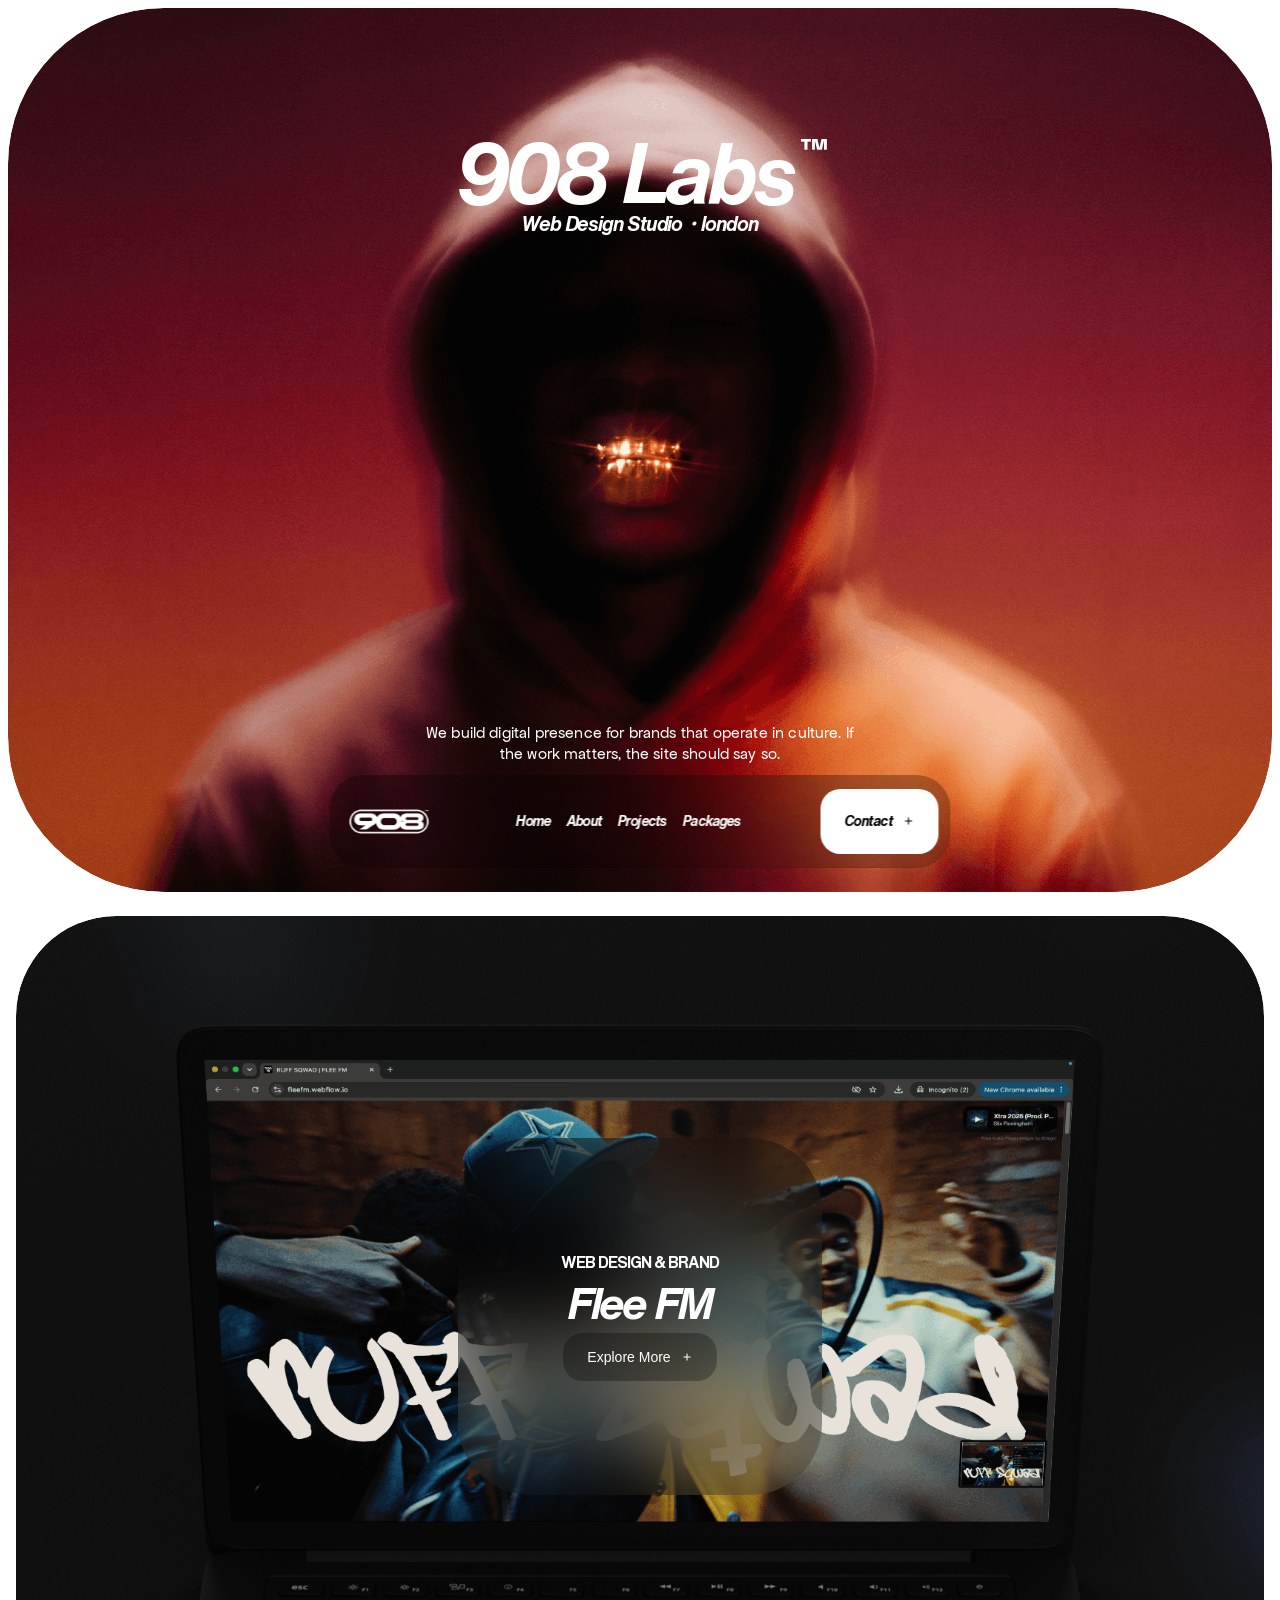
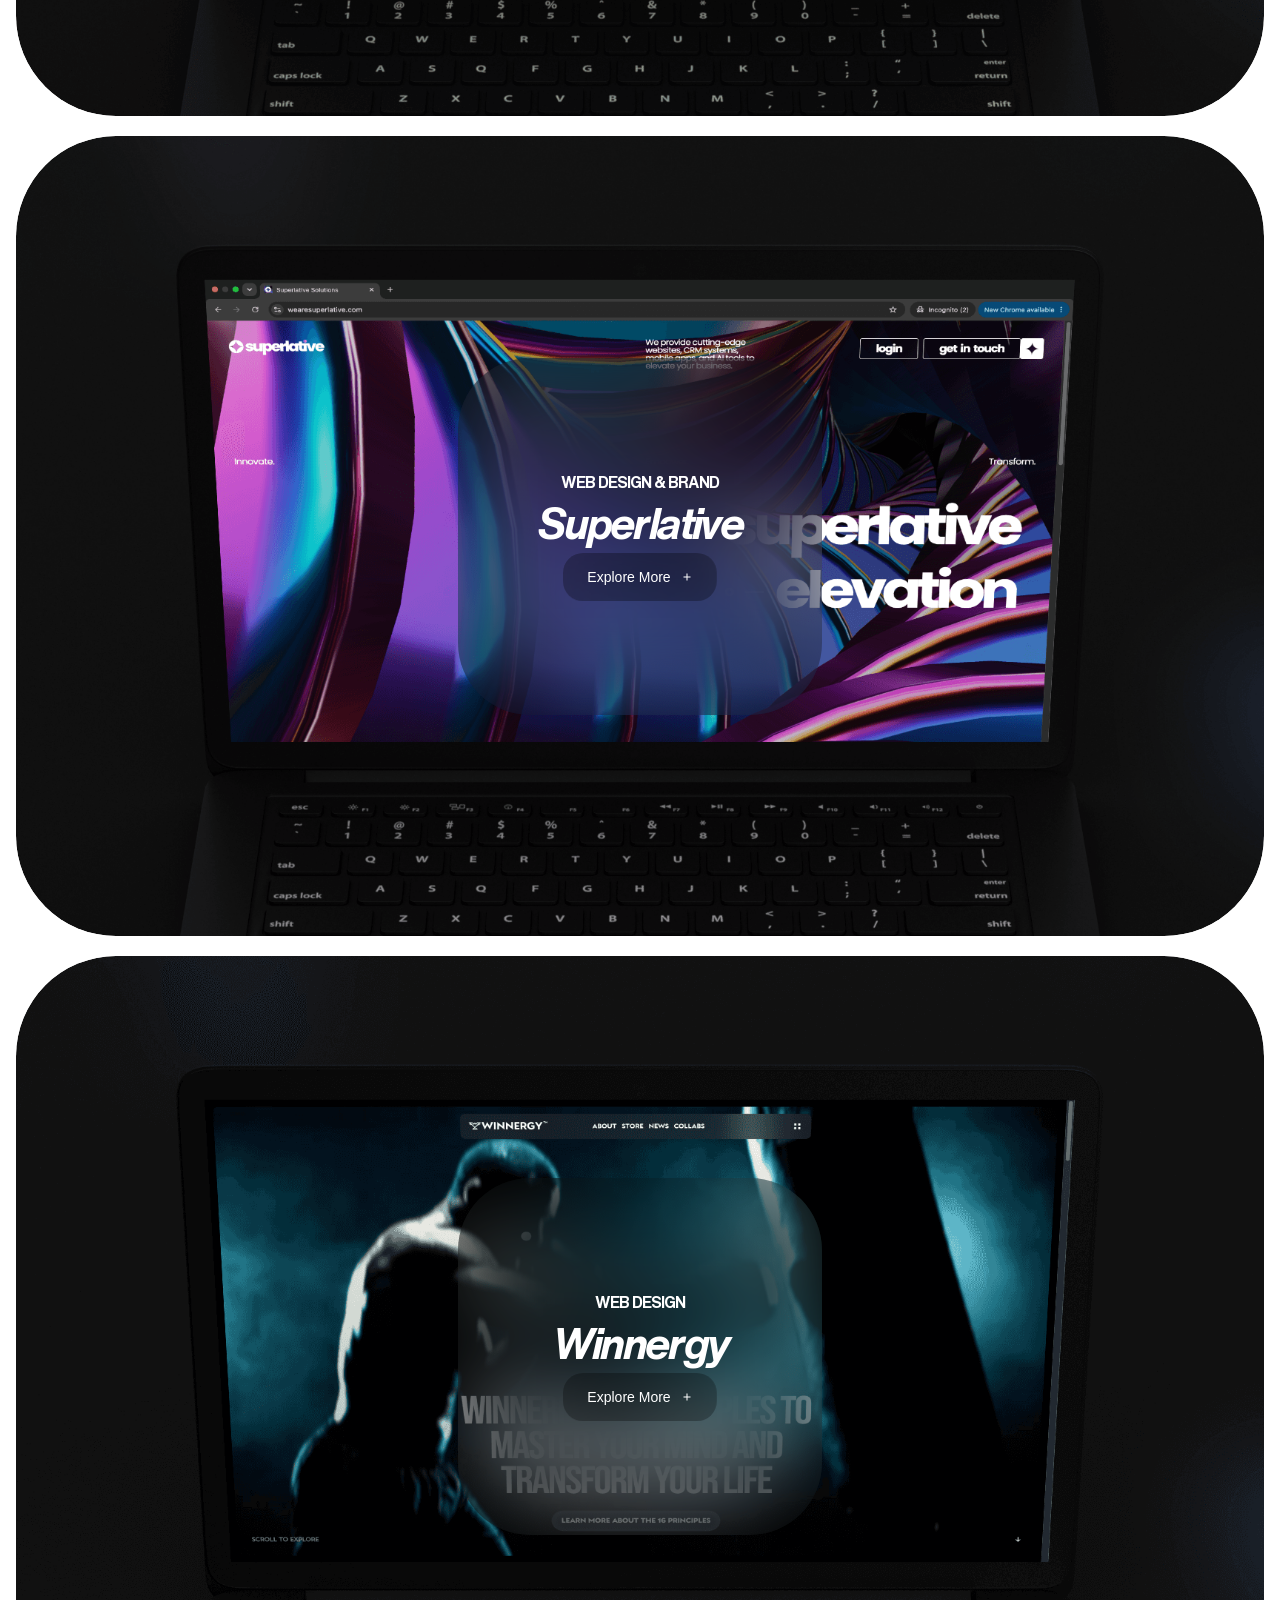
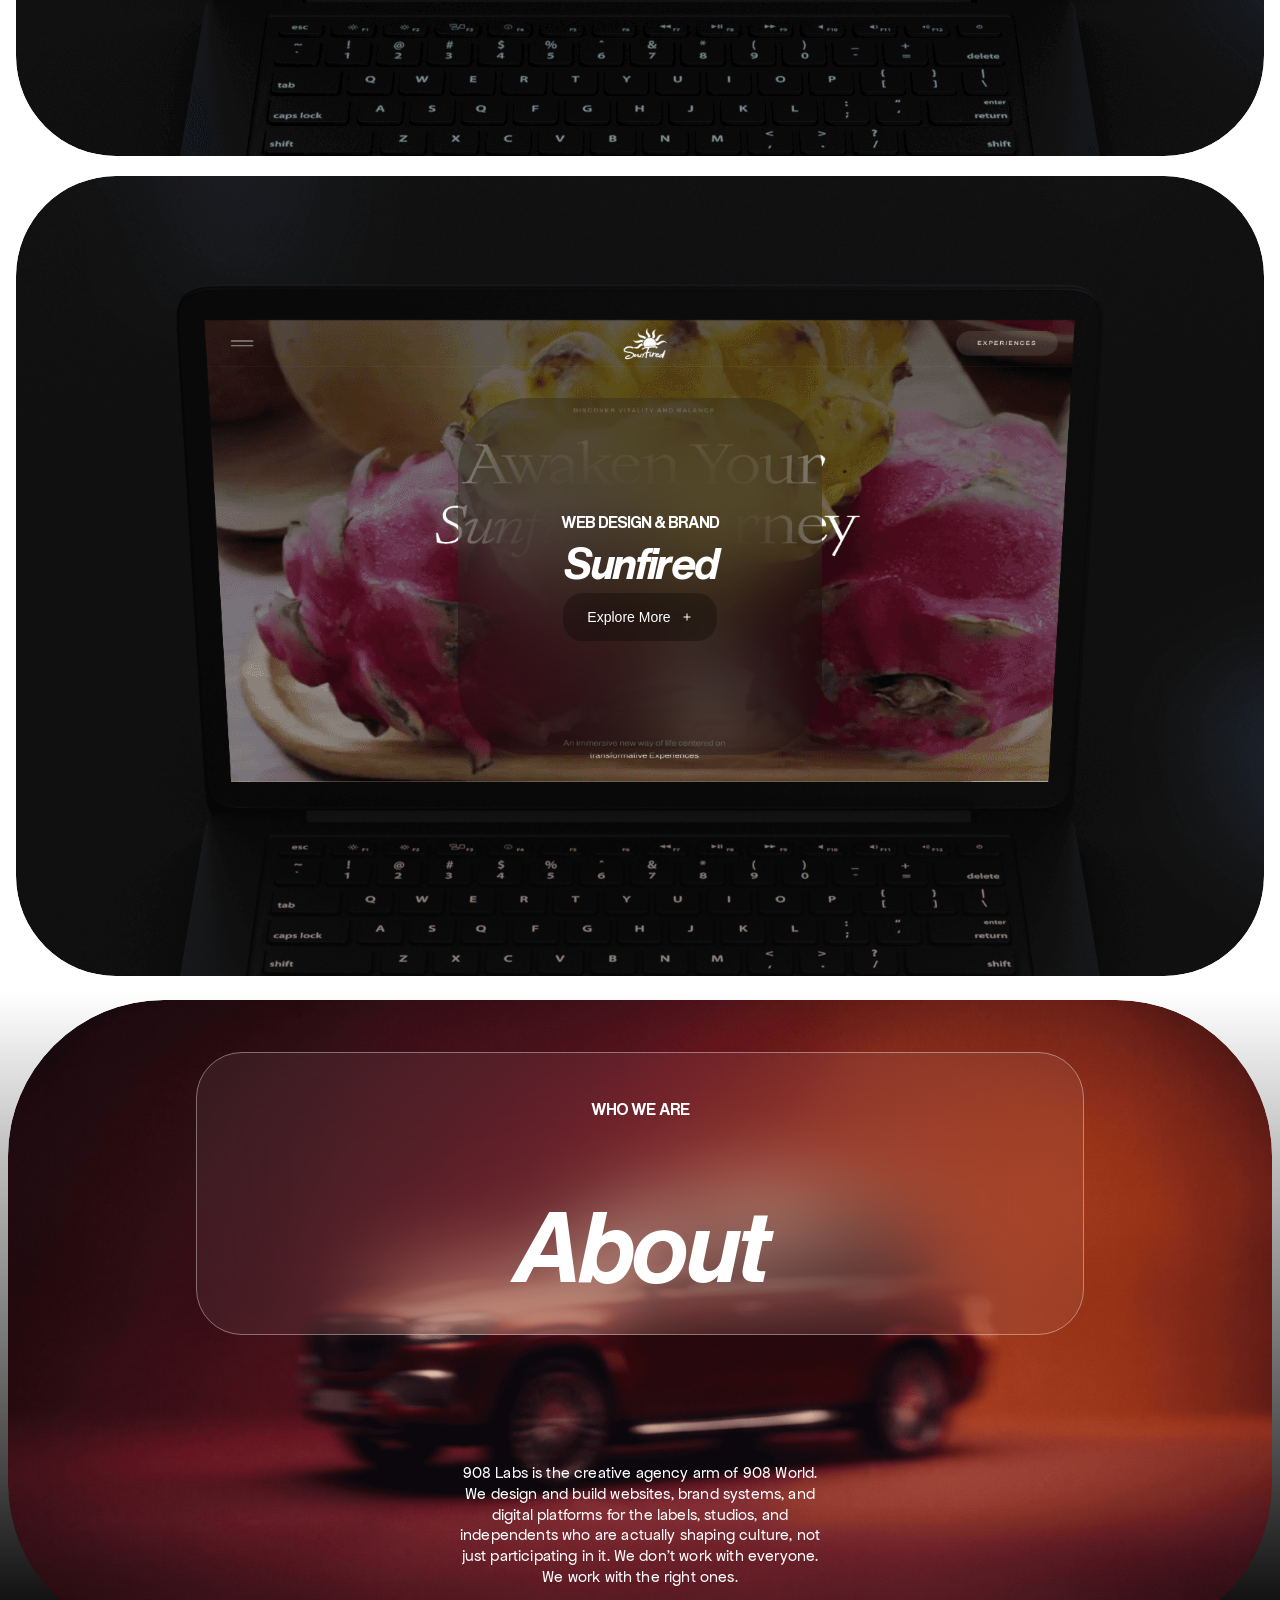
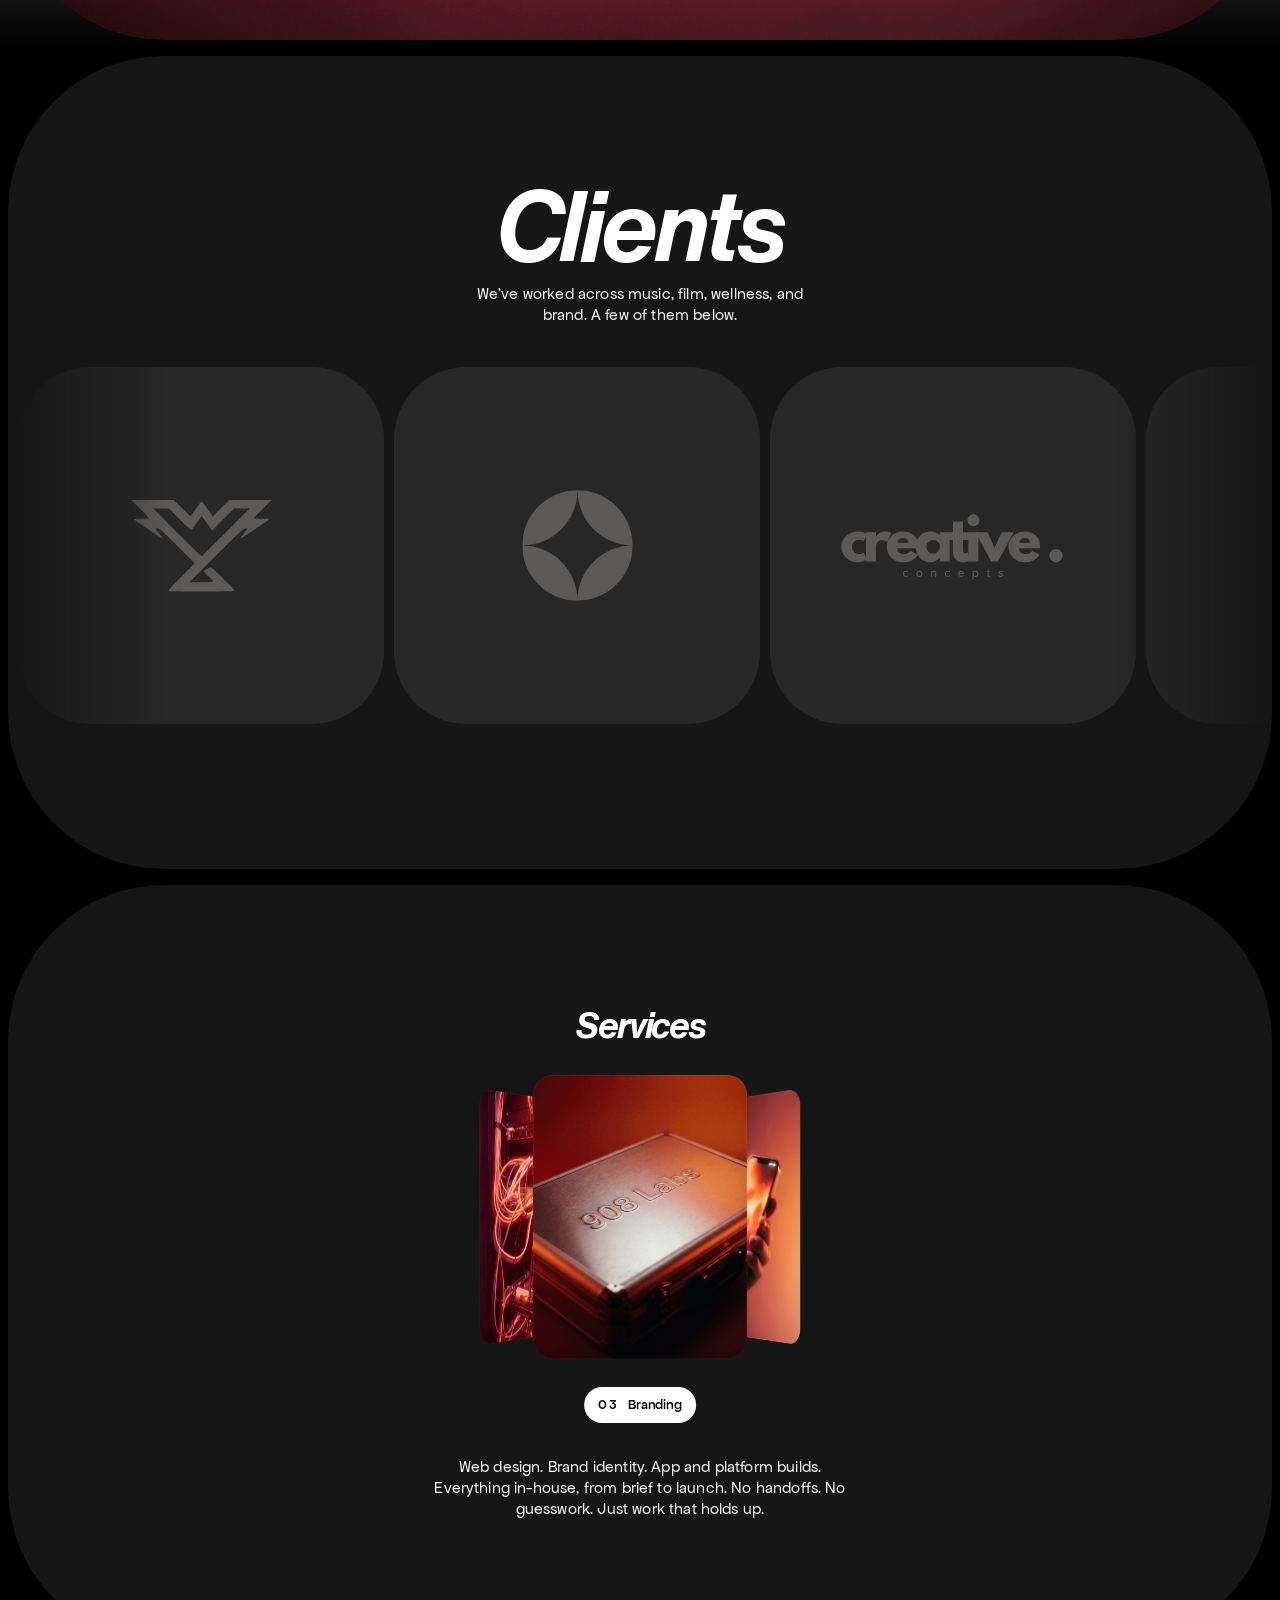
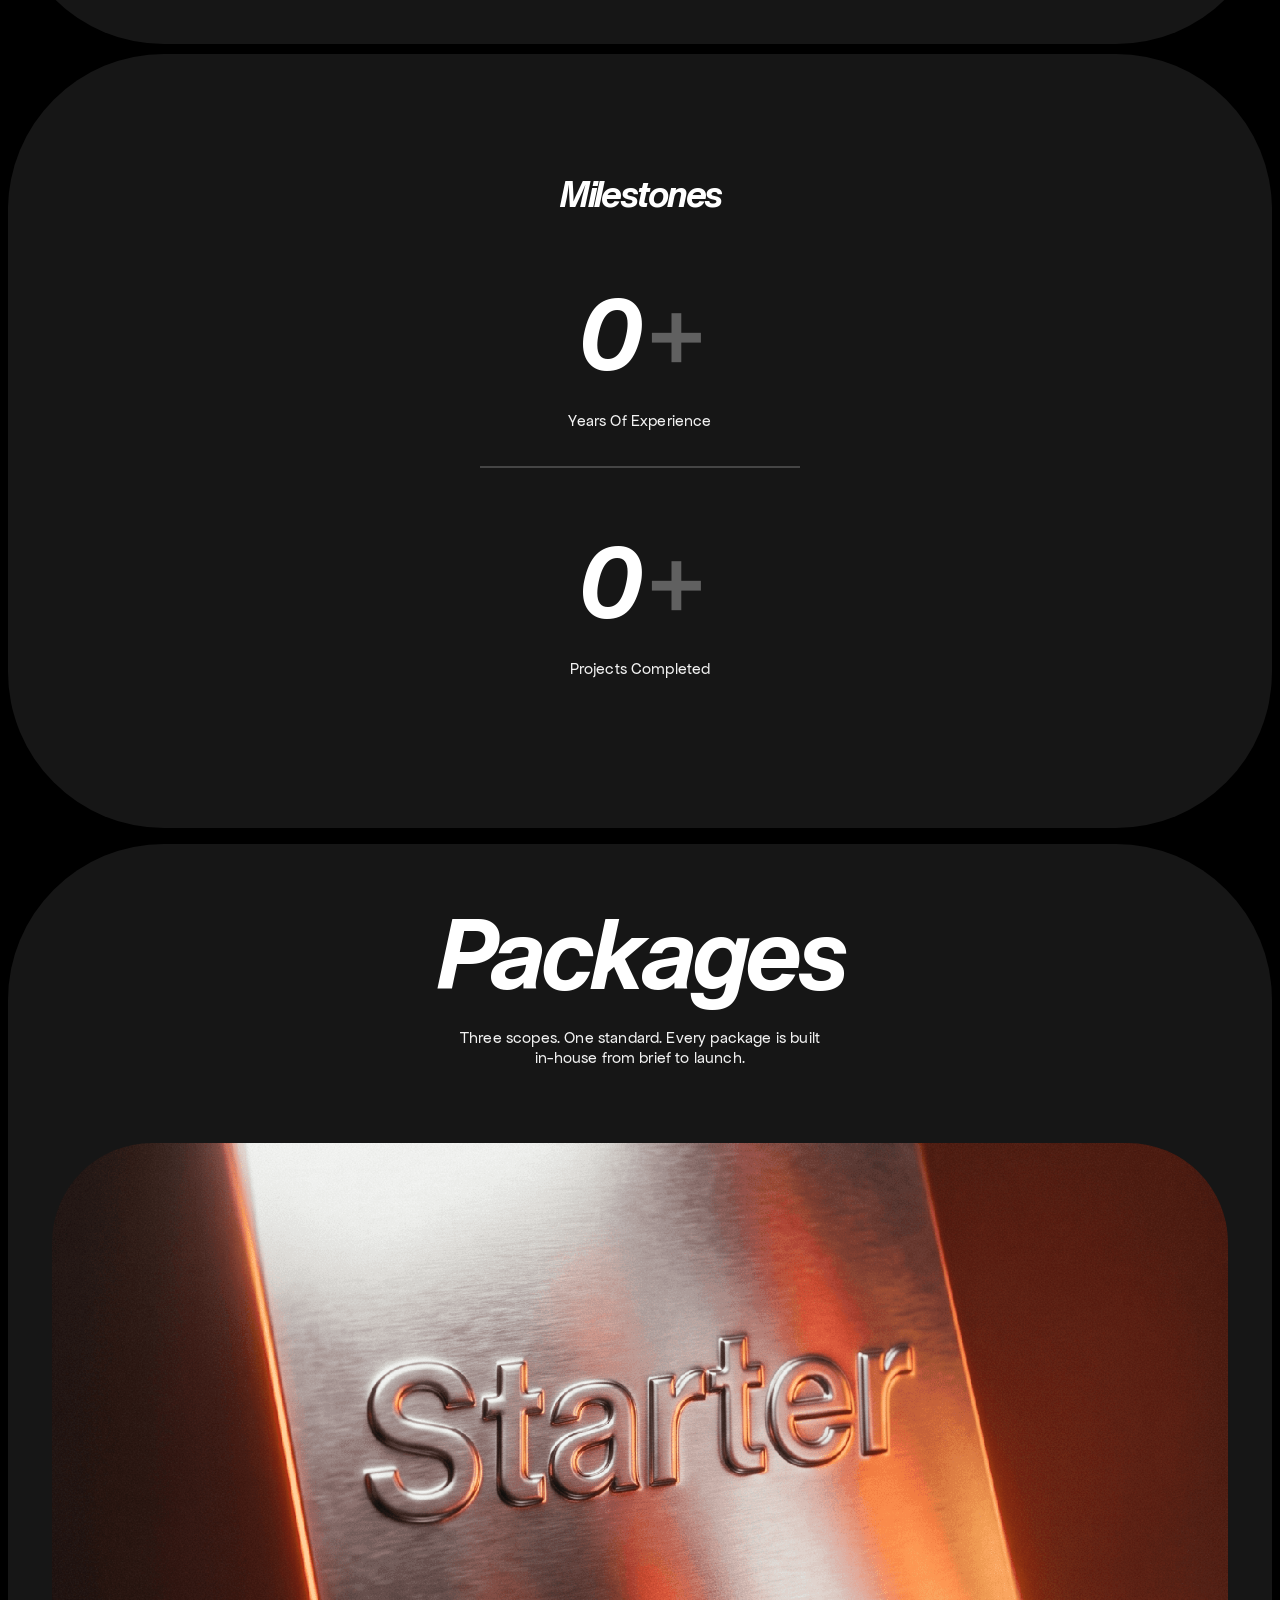
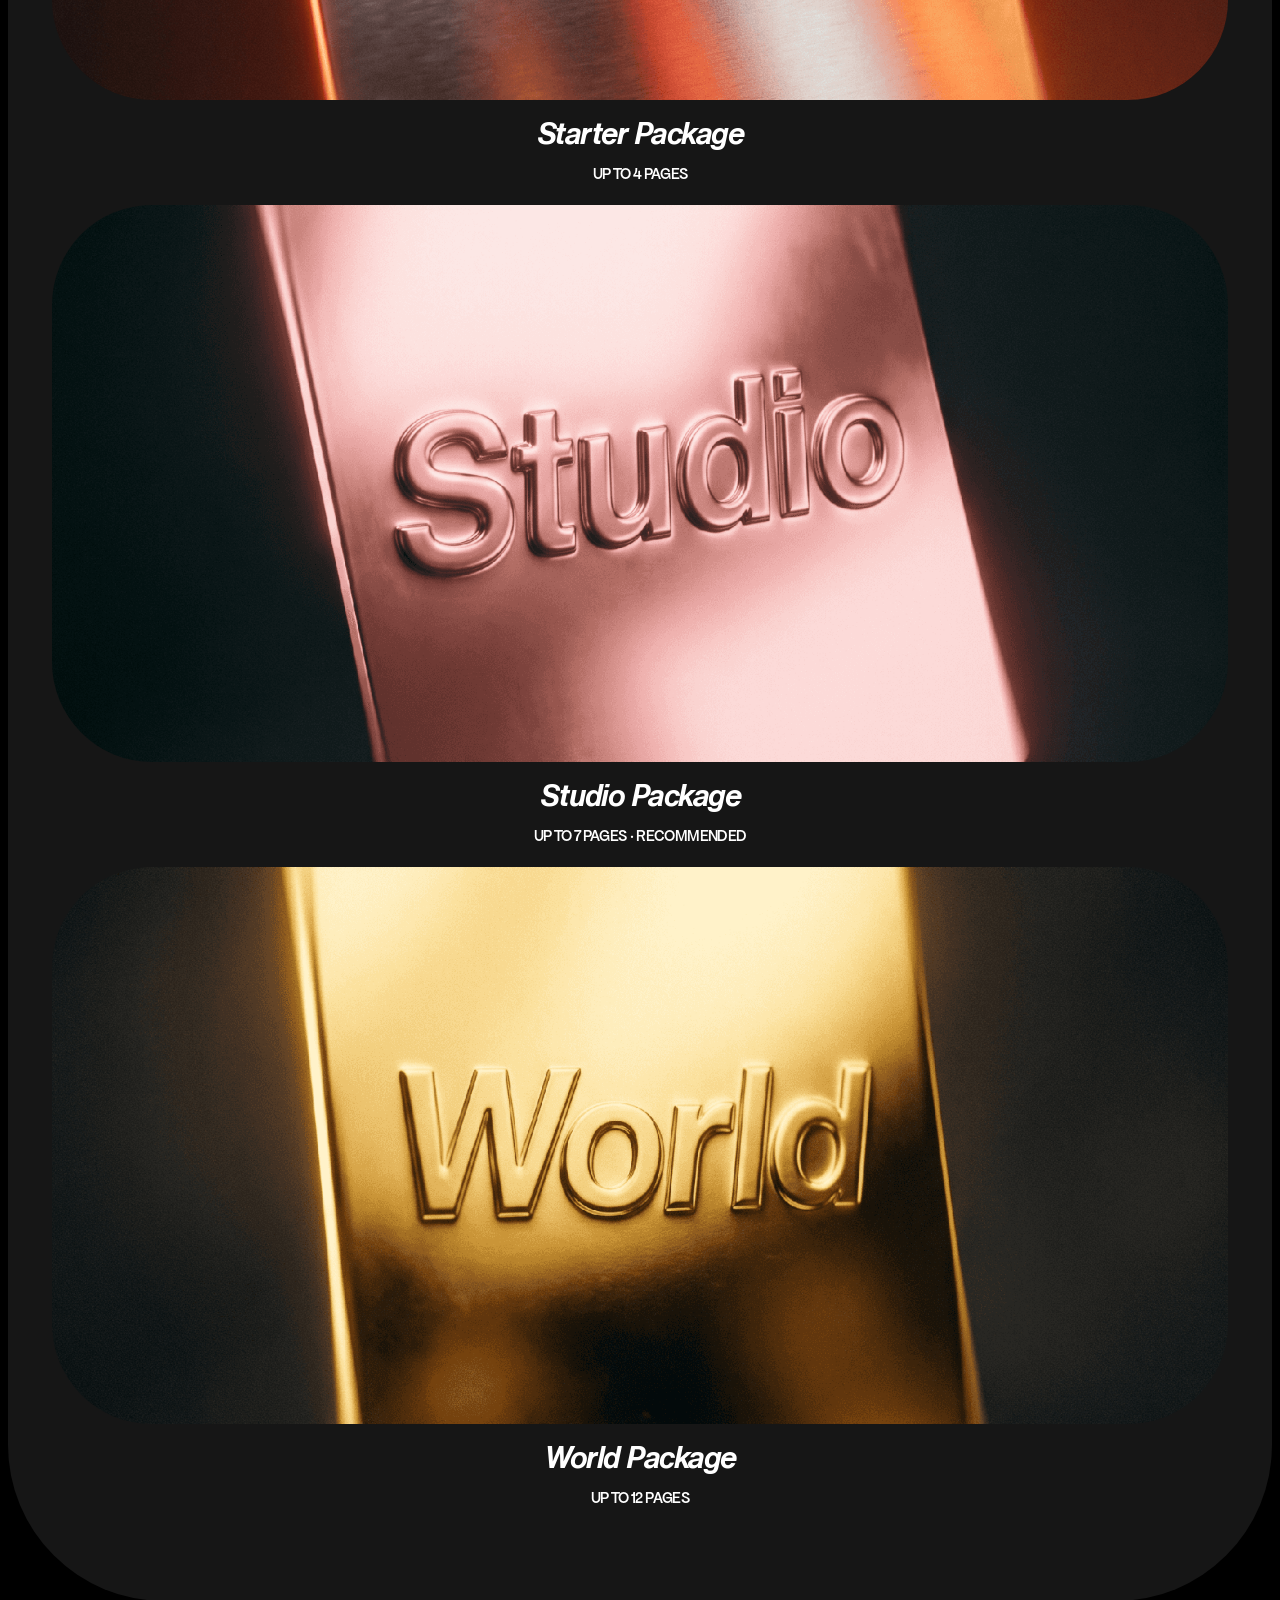
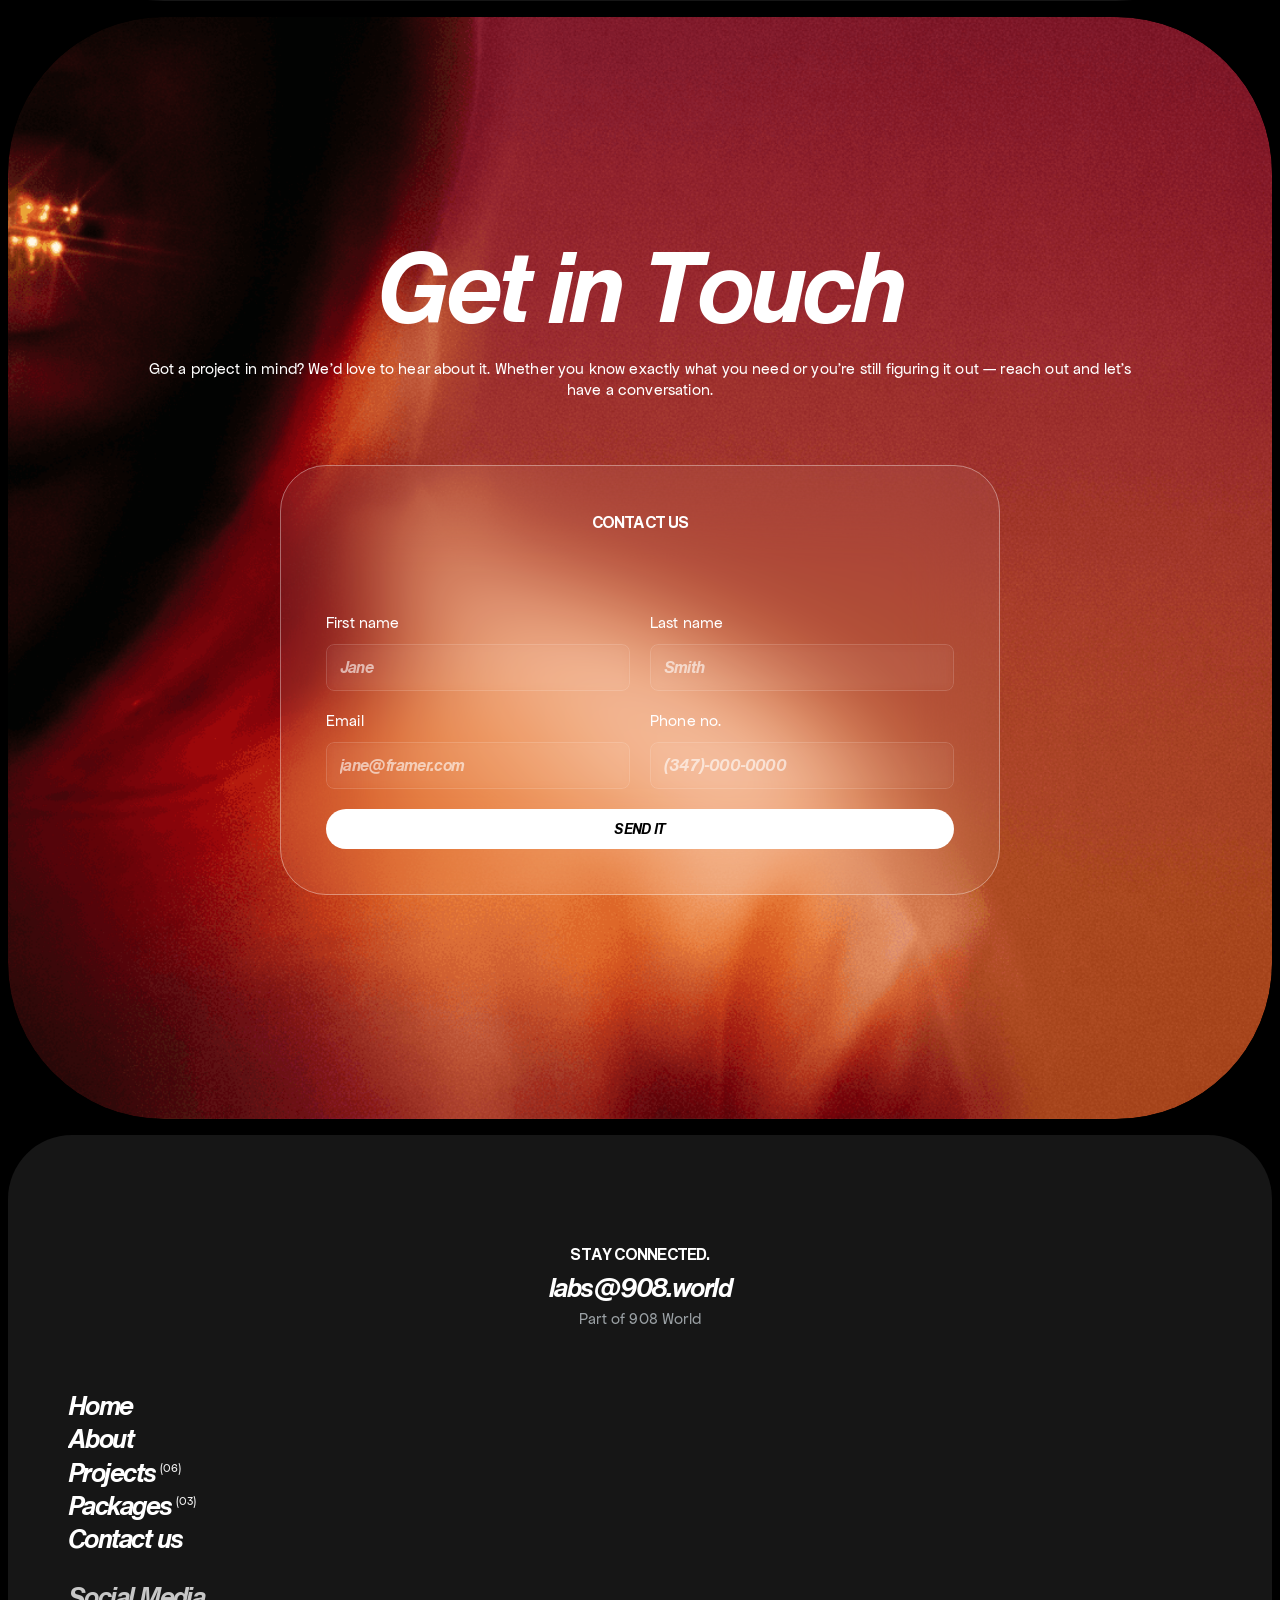
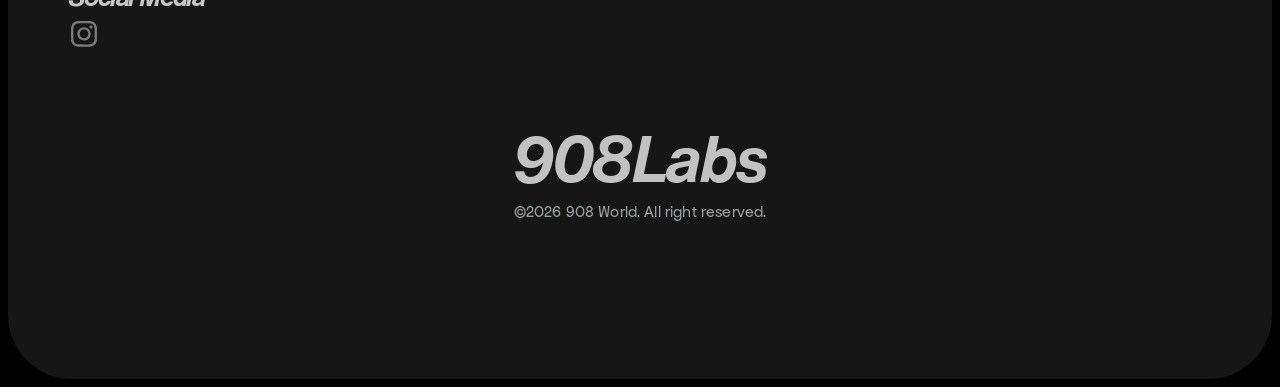
==== commit 232df369: "Smoother hovers, fixed links and icons, Apfel Grotezk body copy - Card hover states morph in (text g" ====
--- a/index.html
+++ b/index.html
@@ -40,7 +40,7 @@
     
     
 	
-	<div id="main" data-framer-generated-page><link rel="stylesheet" href="/css/framer-3ef50acdf2.css"><div class="framer-U6x1b framer-lkefcw" data-layout-template="true" style="min-height:100vh;width:auto"><link rel="stylesheet" href="/css/framer-f173b4791c.css"><div data-framer-root class="framer-wW2jj framer-pZfsO framer-J845l framer-2PrCU framer-72rtr7" style="min-height:100vh;width:auto;display:contents"><div class="framer-1saqg9t-container"><div class="ssr-variant hidden-f2v5jq hidden-1v3h6ti"><section class="framer-SZunD framer-LWjwO framer-J845l framer-15u0m3i framer-v-1t9c97s" data-framer-name="Desktop-light" style="background-color:var(--token-b9a38ae6-6808-421e-8c6e-e2c5bc817a9d, rgb(255, 255, 255));height:100%;max-height:100%;max-width:100%;width:100%"><div class="framer-ufxx0n" data-framer-name="Container" style="border-bottom-left-radius:156px;border-bottom-right-radius:156px;border-top-left-radius:156px;border-top-right-radius:156px"><div style="position:absolute;border-radius:inherit;corner-shape:inherit;top:0;right:0;bottom:0;left:0" data-framer-background-image-wrapper="true"><img decoding="async" width="2752" height="1536" sizes="(min-width: 1440px) calc(min(100vw, 1920px) - 16px), (min-width: 810px) and (max-width: 1439.98px) calc(min(100vw, 1920px) - 16px), (max-width: 809.98px) calc(min(100vw, 1920px) - 16px)" srcset="/assets/img/zbf56AgyouIOpaYA0xQ6LfelLJ0-512.png 512w,/assets/img/zbf56AgyouIOpaYA0xQ6LfelLJ0-1024.png 1024w,/assets/img/zbf56AgyouIOpaYA0xQ6LfelLJ0-2048.png 2048w,/assets/img/zbf56AgyouIOpaYA0xQ6LfelLJ0.png 2752w" src="/assets/img/zbf56AgyouIOpaYA0xQ6LfelLJ0.png" alt="Maverick" style="display:block;width:100%;height:100%;border-radius:inherit;corner-shape:inherit;object-position:center;object-fit:cover"></div><div class="framer-1xz8szg" data-framer-name="Text"><div class="framer-yrjw1s" data-framer-name="stack"><div class="framer-1g3pbr0" data-framer-name="Title Lockup"><div class="framer-yy7ywp" data-framer-component-type="RichTextContainer" style="--extracted-gdpscs:var(--token-b9a38ae6-6808-421e-8c6e-e2c5bc817a9d, rgb(255, 255, 255));--framer-link-text-color:rgb(0, 153, 255);--framer-link-text-decoration:underline;transform:none"><h1 dir="auto" class="framer-text" style="--font-selector:Q1VTVE9NVjI7SGVsdmV0aWNhIE5vdyBUZXh0ICBCb2xkIEl0YWxpYw==;--framer-font-family:&quot;Helvetica Now Text  Bold Italic&quot;, &quot;Helvetica Now Text  Bold Italic Placeholder&quot;, sans-serif;--framer-font-open-type-features:'blwf' on, 'cv09' on, 'cv03' on, 'cv04' on, 'cv11' on;--framer-font-size:98px;--framer-font-style:italic;--framer-font-weight:700;--framer-letter-spacing:-0.06em;--framer-line-height:0.9em;--framer-text-alignment:left;--framer-text-color:var(--extracted-gdpscs, var(--token-b9a38ae6-6808-421e-8c6e-e2c5bc817a9d, rgb(255, 255, 255)));--framer-text-transform:inherit" data-fx="chars">908 Labs</h1></div><div class="framer-r65303" data-framer-component-type="RichTextContainer" style="--extracted-gdpscs:var(--token-b9a38ae6-6808-421e-8c6e-e2c5bc817a9d, rgb(255, 255, 255));--framer-link-text-color:rgb(0, 153, 255);--framer-link-text-decoration:underline;transform:none"><h1 dir="auto" class="framer-text" style="--font-selector:Q1VTVE9NVjI7SGVsdmV0aWNhIE5vdyBUZXh0ICBCb2xkIEl0YWxpYw==;--framer-font-family:&quot;Helvetica Now Text  Bold Italic&quot;, &quot;Helvetica Now Text  Bold Italic Placeholder&quot;, sans-serif;--framer-font-open-type-features:'blwf' on, 'cv09' on, 'cv03' on, 'cv04' on, 'cv11' on;--framer-font-size:32px;--framer-font-style:italic;--framer-font-weight:700;--framer-letter-spacing:-0.06em;--framer-line-height:1em;--framer-text-color:var(--extracted-gdpscs, var(--token-b9a38ae6-6808-421e-8c6e-e2c5bc817a9d, rgb(255, 255, 255)));--framer-text-transform:inherit" data-fx="chars">™</h1></div></div><div class="framer-14taep6" data-framer-component-type="RichTextContainer" style="--extracted-1lwpl3i:var(--token-b9a38ae6-6808-421e-8c6e-e2c5bc817a9d, rgb(255, 255, 255));--framer-link-text-color:rgb(0, 153, 255);--framer-link-text-decoration:underline;transform:none"><h5 class="framer-text framer-styles-preset-g92w1w" data-styles-preset="V6_H8eRx1" dir="auto" style="--framer-text-alignment:start;--framer-text-color:var(--extracted-1lwpl3i, var(--token-b9a38ae6-6808-421e-8c6e-e2c5bc817a9d, rgb(255, 255, 255)))" data-fx="chars" data-fx-unset="2">Web Design Studio・london</h5></div></div><div class="framer-1nshnt0" data-framer-name="About Maverick"><div class="framer-12dmf8y" data-framer-component-type="RichTextContainer" style="--extracted-r6o4lv:var(--token-b9a38ae6-6808-421e-8c6e-e2c5bc817a9d, rgb(255, 255, 255));--framer-link-text-color:rgb(0, 153, 255);--framer-link-text-decoration:underline;transform:none"><p class="framer-text framer-styles-preset-d8lgz7" data-styles-preset="R1K60oWJQ" dir="auto" style="--framer-text-alignment:start;--framer-text-color:var(--extracted-r6o4lv, var(--token-b9a38ae6-6808-421e-8c6e-e2c5bc817a9d, rgb(255, 255, 255)))">We build digital presence for brands that operate in culture. If the work matters, the site should say so.</p></div></div></div><div class="framer-1xjpnxp-container"><div data-us-dpi="1" data-us-scale="1" data-us-fps="60" style="width:100%;height:100%"></div></div></div></section></div><div class="ssr-variant hidden-1v3h6ti hidden-72rtr7"><section class="framer-SZunD framer-LWjwO framer-J845l framer-15u0m3i framer-v-uks2qu" data-framer-name="Tablet-Light" style="background-color:var(--token-b9a38ae6-6808-421e-8c6e-e2c5bc817a9d, rgb(255, 255, 255));height:100%;max-height:100%;max-width:100%;width:100%"><div class="framer-ufxx0n" data-framer-name="Container" style="border-bottom-left-radius:156px;border-bottom-right-radius:156px;border-top-left-radius:156px;border-top-right-radius:156px"><div style="position:absolute;border-radius:inherit;corner-shape:inherit;top:0;right:0;bottom:0;left:0" data-framer-background-image-wrapper="true"><img decoding="async" width="2752" height="1536" sizes="(min-width: 1440px) calc(min(100vw, 1920px) - 16px), (min-width: 810px) and (max-width: 1439.98px) calc(min(100vw, 1920px) - 16px), (max-width: 809.98px) calc(min(100vw, 1920px) - 16px)" srcset="/assets/img/zbf56AgyouIOpaYA0xQ6LfelLJ0-512.png 512w,/assets/img/zbf56AgyouIOpaYA0xQ6LfelLJ0-1024.png 1024w,/assets/img/zbf56AgyouIOpaYA0xQ6LfelLJ0-2048.png 2048w,/assets/img/zbf56AgyouIOpaYA0xQ6LfelLJ0.png 2752w" src="/assets/img/zbf56AgyouIOpaYA0xQ6LfelLJ0.png" alt="Maverick" style="display:block;width:100%;height:100%;border-radius:inherit;corner-shape:inherit;object-position:center;object-fit:cover"></div><div class="framer-1xz8szg" data-framer-name="Text"><div class="framer-yrjw1s" data-framer-name="stack"><div class="framer-1g3pbr0" data-framer-name="Title Lockup"><div class="framer-yy7ywp" data-framer-component-type="RichTextContainer" style="--extracted-gdpscs:var(--token-b9a38ae6-6808-421e-8c6e-e2c5bc817a9d, rgb(255, 255, 255));--framer-link-text-color:rgb(0, 153, 255);--framer-link-text-decoration:underline;transform:none"><h1 dir="auto" class="framer-text" style="--font-selector:Q1VTVE9NVjI7SGVsdmV0aWNhIE5vdyBUZXh0ICBCb2xkIEl0YWxpYw==;--framer-font-family:&quot;Helvetica Now Text  Bold Italic&quot;, &quot;Helvetica Now Text  Bold Italic Placeholder&quot;, sans-serif;--framer-font-open-type-features:'blwf' on, 'cv09' on, 'cv03' on, 'cv04' on, 'cv11' on;--framer-font-size:84px;--framer-font-style:italic;--framer-font-weight:700;--framer-letter-spacing:-0.06em;--framer-line-height:0.9em;--framer-text-alignment:center;--framer-text-color:var(--extracted-gdpscs, var(--token-b9a38ae6-6808-421e-8c6e-e2c5bc817a9d, rgb(255, 255, 255)));--framer-text-transform:inherit" data-fx="chars">908 Labs</h1></div><div class="framer-r65303" data-framer-component-type="RichTextContainer" style="--extracted-gdpscs:var(--token-b9a38ae6-6808-421e-8c6e-e2c5bc817a9d, rgb(255, 255, 255));--framer-link-text-color:rgb(0, 153, 255);--framer-link-text-decoration:underline;transform:none"><h1 dir="auto" class="framer-text" style="--font-selector:Q1VTVE9NVjI7SGVsdmV0aWNhIE5vdyBUZXh0ICBCb2xkIEl0YWxpYw==;--framer-font-family:&quot;Helvetica Now Text  Bold Italic&quot;, &quot;Helvetica Now Text  Bold Italic Placeholder&quot;, sans-serif;--framer-font-open-type-features:'blwf' on, 'cv09' on, 'cv03' on, 'cv04' on, 'cv11' on;--framer-font-size:28px;--framer-font-style:italic;--framer-font-weight:700;--framer-letter-spacing:-0.06em;--framer-line-height:1em;--framer-text-alignment:center;--framer-text-color:var(--extracted-gdpscs, var(--token-b9a38ae6-6808-421e-8c6e-e2c5bc817a9d, rgb(255, 255, 255)));--framer-text-transform:inherit" data-fx="chars">™</h1></div></div><div class="framer-14taep6" data-framer-component-type="RichTextContainer" style="--extracted-1lwpl3i:rgb(255, 255, 255);--framer-link-text-color:rgb(0, 153, 255);--framer-link-text-decoration:underline;transform:none"><h5 class="framer-text framer-styles-preset-g92w1w" data-styles-preset="V6_H8eRx1" dir="auto" style="--framer-text-alignment:center;--framer-text-color:var(--extracted-1lwpl3i, rgb(255, 255, 255))" data-fx="chars" data-fx-unset="2">Web Design Studio・london</h5></div></div><div class="framer-1nshnt0" data-framer-name="About Maverick"><div class="framer-12dmf8y" data-framer-component-type="RichTextContainer" style="--extracted-r6o4lv:var(--token-b9a38ae6-6808-421e-8c6e-e2c5bc817a9d, rgb(255, 255, 255));--framer-link-text-color:rgb(0, 153, 255);--framer-link-text-decoration:underline;transform:none"><p class="framer-text framer-styles-preset-d8lgz7" data-styles-preset="R1K60oWJQ" dir="auto" style="--framer-text-alignment:center;--framer-text-color:var(--extracted-r6o4lv, var(--token-b9a38ae6-6808-421e-8c6e-e2c5bc817a9d, rgb(255, 255, 255)))">We build digital presence for brands that operate in culture. If the work matters, the site should say so.</p></div></div></div><div class="framer-1xjpnxp-container"><div data-us-dpi="1" data-us-scale="1" data-us-fps="60" style="width:100%;height:100%"></div></div></div></section></div><div class="ssr-variant hidden-f2v5jq hidden-72rtr7"><section class="framer-SZunD framer-LWjwO framer-J845l framer-15u0m3i framer-v-1gtykls" data-framer-name="Phone-light" style="background-color:var(--token-b9a38ae6-6808-421e-8c6e-e2c5bc817a9d, rgb(255, 255, 255));height:100%;max-height:100%;max-width:100%;width:100%"><div class="framer-ufxx0n" data-framer-name="Container" style="border-bottom-left-radius:106px;border-bottom-right-radius:106px;border-top-left-radius:106px;border-top-right-radius:106px"><div style="position:absolute;border-radius:inherit;corner-shape:inherit;top:0;right:0;bottom:0;left:0" data-framer-background-image-wrapper="true"><img decoding="async" width="2752" height="1536" sizes="(min-width: 1440px) calc(min(100vw, 1920px) - 16px), (min-width: 810px) and (max-width: 1439.98px) calc(min(100vw, 1920px) - 16px), (max-width: 809.98px) calc(min(100vw, 1920px) - 16px)" srcset="/assets/img/zbf56AgyouIOpaYA0xQ6LfelLJ0-512.png 512w,/assets/img/zbf56AgyouIOpaYA0xQ6LfelLJ0-1024.png 1024w,/assets/img/zbf56AgyouIOpaYA0xQ6LfelLJ0-2048.png 2048w,/assets/img/zbf56AgyouIOpaYA0xQ6LfelLJ0.png 2752w" src="/assets/img/zbf56AgyouIOpaYA0xQ6LfelLJ0.png" alt="Maverick" style="display:block;width:100%;height:100%;border-radius:inherit;corner-shape:inherit;object-position:center;object-fit:cover"></div><div class="framer-1xz8szg" data-framer-name="Text"><div class="framer-yrjw1s" data-framer-name="stack"><div class="framer-1g3pbr0" data-framer-name="Title Lockup"><div class="framer-yy7ywp" data-framer-component-type="RichTextContainer" style="--extracted-gdpscs:var(--token-b9a38ae6-6808-421e-8c6e-e2c5bc817a9d, rgb(255, 255, 255));--framer-link-text-color:rgb(0, 153, 255);--framer-link-text-decoration:underline;transform:none"><h1 dir="auto" class="framer-text" style="--font-selector:Q1VTVE9NVjI7SGVsdmV0aWNhIE5vdyBUZXh0ICBCb2xkIEl0YWxpYw==;--framer-font-family:&quot;Helvetica Now Text  Bold Italic&quot;, &quot;Helvetica Now Text  Bold Italic Placeholder&quot;, sans-serif;--framer-font-open-type-features:'blwf' on, 'cv09' on, 'cv03' on, 'cv04' on, 'cv11' on;--framer-font-size:50px;--framer-font-style:italic;--framer-font-weight:700;--framer-letter-spacing:-0.06em;--framer-line-height:0.9em;--framer-text-alignment:center;--framer-text-color:var(--extracted-gdpscs, var(--token-b9a38ae6-6808-421e-8c6e-e2c5bc817a9d, rgb(255, 255, 255)));--framer-text-transform:inherit" data-fx="chars">908 Labs</h1></div><div class="framer-r65303" data-framer-component-type="RichTextContainer" style="--extracted-gdpscs:var(--token-b9a38ae6-6808-421e-8c6e-e2c5bc817a9d, rgb(255, 255, 255));--framer-link-text-color:rgb(0, 153, 255);--framer-link-text-decoration:underline;transform:none"><h1 dir="auto" class="framer-text" style="--font-selector:Q1VTVE9NVjI7SGVsdmV0aWNhIE5vdyBUZXh0ICBCb2xkIEl0YWxpYw==;--framer-font-family:&quot;Helvetica Now Text  Bold Italic&quot;, &quot;Helvetica Now Text  Bold Italic Placeholder&quot;, sans-serif;--framer-font-open-type-features:'blwf' on, 'cv09' on, 'cv03' on, 'cv04' on, 'cv11' on;--framer-font-size:18px;--framer-font-style:italic;--framer-font-weight:700;--framer-letter-spacing:-0.06em;--framer-line-height:1em;--framer-text-alignment:center;--framer-text-color:var(--extracted-gdpscs, var(--token-b9a38ae6-6808-421e-8c6e-e2c5bc817a9d, rgb(255, 255, 255)));--framer-text-transform:inherit" data-fx="chars">™</h1></div></div><div class="framer-14taep6" data-framer-component-type="RichTextContainer" style="--extracted-1lwpl3i:var(--token-b9a38ae6-6808-421e-8c6e-e2c5bc817a9d, rgb(255, 255, 255));--framer-link-text-color:rgb(0, 153, 255);--framer-link-text-decoration:underline;transform:none"><h5 class="framer-text framer-styles-preset-g92w1w" data-styles-preset="V6_H8eRx1" dir="auto" style="--framer-text-alignment:center;--framer-text-color:var(--extracted-1lwpl3i, var(--token-b9a38ae6-6808-421e-8c6e-e2c5bc817a9d, rgb(255, 255, 255)))" data-fx="chars" data-fx-unset="2">Web Design Studio・london</h5></div></div><div class="framer-1nshnt0" data-framer-name="About Maverick"><div class="framer-12dmf8y" data-framer-component-type="RichTextContainer" style="--extracted-r6o4lv:var(--token-b9a38ae6-6808-421e-8c6e-e2c5bc817a9d, rgb(255, 255, 255));--framer-link-text-color:rgb(0, 153, 255);--framer-link-text-decoration:underline;transform:none"><p class="framer-text framer-styles-preset-d8lgz7" data-styles-preset="R1K60oWJQ" dir="auto" style="--framer-text-alignment:center;--framer-text-color:var(--extracted-r6o4lv, var(--token-b9a38ae6-6808-421e-8c6e-e2c5bc817a9d, rgb(255, 255, 255)))">We build digital presence for brands that operate in culture. If the work matters, the site should say so.</p></div></div></div><div class="framer-1xjpnxp-container"><div data-us-dpi="1" data-us-scale="1" data-us-fps="60" style="width:100%;height:100%"></div></div></div></section></div></div><section class="framer-10qo8yj" data-framer-name="Projects" id="contact-us"><div class="framer-1d0yn7p" data-framer-name="Collection"><div class="framer-1ii6lbg" data-framer-name="Project"><div class="ssr-variant hidden-f2v5jq hidden-1v3h6ti"><div class="framer-k6l5un-container" data-framer-name="Project Card" name="Project Card"><div data-hover-snap="framer-v-12sa55r-0" name="Project Card" class="framer-FREOR framer-5z9hZ framer-12sa55r framer-v-12sa55r" data-framer-name="Variant 1" style="height:100%;width:100%;border-bottom-left-radius:100px;border-bottom-right-radius:100px;border-top-left-radius:100px;border-top-right-radius:100px"><div style="position:absolute;border-radius:inherit;corner-shape:inherit;top:0;right:0;bottom:0;left:0" data-framer-background-image-wrapper="true"><img decoding="async" width="1920" height="1080" sizes="(min-width: 1440px) max((min(100vw, 1920px) - 52px) / 2, 50px), (min-width: 810px) and (max-width: 1439.98px) max(min(100vw, 1920px) - 32px, 50px), (max-width: 809.98px) max(min(100vw, 1920px) - 32px, 50px)" srcset="/assets/img/SDhAZg5IhBW1cdnvtUjCFw4a4-512.png 512w,/assets/img/SDhAZg5IhBW1cdnvtUjCFw4a4-1024.png 1024w,/assets/img/SDhAZg5IhBW1cdnvtUjCFw4a4.png 1920w" src="/assets/img/SDhAZg5IhBW1cdnvtUjCFw4a4.png" alt="Beyond Time" style="display:block;width:100%;height:100%;border-radius:inherit;corner-shape:inherit;object-position:center;object-fit:cover"></div><div class="framer-1pdwzkg" style="backdrop-filter:blur(44px);background-color:rgba(0, 0, 0, 0.24);-webkit-backdrop-filter:blur(44px);border-bottom-left-radius:72px;border-bottom-right-radius:72px;border-top-left-radius:72px;border-top-right-radius:72px"><div class="framer-1l73ez7" data-framer-component-type="RichTextContainer" style="--extracted-1lwpl3i:var(--token-b9a38ae6-6808-421e-8c6e-e2c5bc817a9d, rgb(255, 255, 255));--framer-link-text-color:rgb(0, 153, 255);--framer-link-text-decoration:underline;transform:none"><h5 dir="auto" class="framer-text" style="--font-selector:Q1VTVE9NVjI7SGVsdmV0aWNhIE5vdyBUZXh0ICBCb2xk;--framer-font-family:&quot;Helvetica Now Text  Bold&quot;, &quot;Helvetica Now Text  Bold Placeholder&quot;, sans-serif;--framer-font-open-type-features:'blwf' on, 'cv09' on, 'cv03' on, 'cv04' on, 'cv11' on;--framer-font-weight:700;--framer-letter-spacing:-0.06em;--framer-line-height:1.4em;--framer-text-alignment:center;--framer-text-color:var(--extracted-1lwpl3i, var(--token-b9a38ae6-6808-421e-8c6e-e2c5bc817a9d, rgb(255, 255, 255)));--framer-text-transform:uppercase" data-fx="chars">Web Design &amp; Brand</h5></div><div class="framer-5oug7w" data-framer-component-type="RichTextContainer" style="--extracted-1of0zx5:var(--token-b9a38ae6-6808-421e-8c6e-e2c5bc817a9d, rgb(255, 255, 255));--framer-link-text-color:rgb(0, 153, 255);--framer-link-text-decoration:underline;transform:none"><h2 class="framer-text framer-styles-preset-1tp2un9" data-styles-preset="yapCj9upi" style="--framer-text-alignment:center;--framer-text-color:var(--extracted-1of0zx5, var(--token-b9a38ae6-6808-421e-8c6e-e2c5bc817a9d, rgb(255, 255, 255)))" data-fx="chars">Flee FM</h2></div></div></div></div></div><div class="ssr-variant hidden-72rtr7"><div class="framer-k6l5un-container" data-framer-name="Project Card" name="Project Card"><div name="Project Card" class="framer-FREOR framer-5z9hZ framer-12sa55r framer-v-161bz03" data-framer-name="Variant 2 - Without Hover" style="height:100%;width:100%;border-bottom-left-radius:100px;border-bottom-right-radius:100px;border-top-left-radius:100px;border-top-right-radius:100px"><div style="position:absolute;border-radius:inherit;corner-shape:inherit;top:0;right:0;bottom:0;left:0" data-framer-background-image-wrapper="true"><img decoding="async" width="1920" height="1080" sizes="(min-width: 1440px) max((min(100vw, 1920px) - 52px) / 2, 50px), (min-width: 810px) and (max-width: 1439.98px) max(min(100vw, 1920px) - 32px, 50px), (max-width: 809.98px) max(min(100vw, 1920px) - 32px, 50px)" srcset="/assets/img/SDhAZg5IhBW1cdnvtUjCFw4a4-512.png 512w,/assets/img/SDhAZg5IhBW1cdnvtUjCFw4a4-1024.png 1024w,/assets/img/SDhAZg5IhBW1cdnvtUjCFw4a4.png 1920w" src="/assets/img/SDhAZg5IhBW1cdnvtUjCFw4a4.png" alt="Beyond Time" style="display:block;width:100%;height:100%;border-radius:inherit;corner-shape:inherit;object-position:center;object-fit:cover"></div><div class="framer-1pdwzkg" style="backdrop-filter:blur(44px);background-color:rgba(0, 0, 0, 0.24);-webkit-backdrop-filter:blur(44px);border-bottom-left-radius:72px;border-bottom-right-radius:72px;border-top-left-radius:72px;border-top-right-radius:72px"><div class="framer-1l73ez7" data-framer-component-type="RichTextContainer" style="--extracted-1lwpl3i:var(--token-b9a38ae6-6808-421e-8c6e-e2c5bc817a9d, rgb(255, 255, 255));--framer-link-text-color:rgb(0, 153, 255);--framer-link-text-decoration:underline;transform:none"><h5 dir="auto" class="framer-text" style="--font-selector:Q1VTVE9NVjI7SGVsdmV0aWNhIE5vdyBUZXh0ICBCb2xk;--framer-font-family:&quot;Helvetica Now Text  Bold&quot;, &quot;Helvetica Now Text  Bold Placeholder&quot;, sans-serif;--framer-font-open-type-features:'blwf' on, 'cv09' on, 'cv03' on, 'cv04' on, 'cv11' on;--framer-font-weight:700;--framer-letter-spacing:-0.06em;--framer-line-height:1.4em;--framer-text-alignment:center;--framer-text-color:var(--extracted-1lwpl3i, var(--token-b9a38ae6-6808-421e-8c6e-e2c5bc817a9d, rgb(255, 255, 255)));--framer-text-transform:uppercase" data-fx="chars">Web Design &amp; Brand</h5></div><div class="framer-5oug7w" data-framer-component-type="RichTextContainer" style="--extracted-1of0zx5:var(--token-b9a38ae6-6808-421e-8c6e-e2c5bc817a9d, rgb(255, 255, 255));--framer-link-text-color:rgb(0, 153, 255);--framer-link-text-decoration:underline;transform:none"><h2 class="framer-text framer-styles-preset-1tp2un9" data-styles-preset="yapCj9upi" style="--framer-text-alignment:center;--framer-text-color:var(--extracted-1of0zx5, var(--token-b9a38ae6-6808-421e-8c6e-e2c5bc817a9d, rgb(255, 255, 255)))" data-fx="chars">Flee FM</h2></div><div class="framer-etpqrr-container"><a class="framer-DHpVm framer-mmrlrr framer-v-mmrlrr framer-1eyjkso" data-framer-name="Variant 1" data-highlight="true" href="/projects/flee-fm" tabindex="0" style="backdrop-filter:blur(32px);background-color:rgba(0, 0, 0, 0.23);-webkit-backdrop-filter:blur(32px);border-bottom-left-radius:20px;border-bottom-right-radius:20px;border-top-left-radius:20px;border-top-right-radius:20px"><div class="framer-1iaov7i" data-framer-component-type="RichTextContainer" style="--extracted-r6o4lv:rgb(255, 255, 255);--framer-link-text-color:rgb(0, 153, 255);--framer-link-text-decoration:underline;--framer-paragraph-spacing:0px;transform:none"><p class="framer-text" style="--font-selector:Q1VTVE9NO05ldWUgTW9udHJlYWwgUmVndWxhcg==;--framer-font-family:&quot;Neue Montreal Regular&quot;, &quot;Neue Montreal Regular Placeholder&quot;, sans-serif;--framer-font-size:14px;--framer-text-alignment:center;--framer-text-color:var(--extracted-r6o4lv, rgb(255, 255, 255))">Explore More</p></div><div class="framer-p8oi1e"><div class="framer-1u9vmth-container" style="transform:none"><div style="display:contents"></div></div></div></a></div></div></div></div></div></div><div class="framer-1ii6lbg" data-framer-name="Project"><div class="ssr-variant hidden-f2v5jq hidden-1v3h6ti"><div class="framer-k6l5un-container" data-framer-name="Project Card" name="Project Card"><div data-hover-snap="framer-v-12sa55r-1" name="Project Card" class="framer-FREOR framer-5z9hZ framer-12sa55r framer-v-12sa55r" data-framer-name="Variant 1" style="height:100%;width:100%;border-bottom-left-radius:100px;border-bottom-right-radius:100px;border-top-left-radius:100px;border-top-right-radius:100px"><div style="position:absolute;border-radius:inherit;corner-shape:inherit;top:0;right:0;bottom:0;left:0" data-framer-background-image-wrapper="true"><img decoding="async" width="1920" height="1080" sizes="(min-width: 1440px) max((min(100vw, 1920px) - 52px) / 2, 50px), (min-width: 810px) and (max-width: 1439.98px) max(min(100vw, 1920px) - 32px, 50px), (max-width: 809.98px) max(min(100vw, 1920px) - 32px, 50px)" srcset="/assets/img/DQWgM9KpXBOVVkCXolDow13cH04-512.png 512w,/assets/img/DQWgM9KpXBOVVkCXolDow13cH04-1024.png 1024w,/assets/img/DQWgM9KpXBOVVkCXolDow13cH04.png 1920w" src="/assets/img/DQWgM9KpXBOVVkCXolDow13cH04.png" alt="Brand Redefine" style="display:block;width:100%;height:100%;border-radius:inherit;corner-shape:inherit;object-position:center;object-fit:cover"></div><div class="framer-1pdwzkg" style="backdrop-filter:blur(44px);background-color:rgba(0, 0, 0, 0.24);-webkit-backdrop-filter:blur(44px);border-bottom-left-radius:72px;border-bottom-right-radius:72px;border-top-left-radius:72px;border-top-right-radius:72px"><div class="framer-1l73ez7" data-framer-component-type="RichTextContainer" style="--extracted-1lwpl3i:var(--token-b9a38ae6-6808-421e-8c6e-e2c5bc817a9d, rgb(255, 255, 255));--framer-link-text-color:rgb(0, 153, 255);--framer-link-text-decoration:underline;transform:none"><h5 dir="auto" class="framer-text" style="--font-selector:Q1VTVE9NVjI7SGVsdmV0aWNhIE5vdyBUZXh0ICBCb2xk;--framer-font-family:&quot;Helvetica Now Text  Bold&quot;, &quot;Helvetica Now Text  Bold Placeholder&quot;, sans-serif;--framer-font-open-type-features:'blwf' on, 'cv09' on, 'cv03' on, 'cv04' on, 'cv11' on;--framer-font-weight:700;--framer-letter-spacing:-0.06em;--framer-line-height:1.4em;--framer-text-alignment:center;--framer-text-color:var(--extracted-1lwpl3i, var(--token-b9a38ae6-6808-421e-8c6e-e2c5bc817a9d, rgb(255, 255, 255)));--framer-text-transform:uppercase" data-fx="chars">Web Design &amp; Brand</h5></div><div class="framer-5oug7w" data-framer-component-type="RichTextContainer" style="--extracted-1of0zx5:var(--token-b9a38ae6-6808-421e-8c6e-e2c5bc817a9d, rgb(255, 255, 255));--framer-link-text-color:rgb(0, 153, 255);--framer-link-text-decoration:underline;transform:none"><h2 class="framer-text framer-styles-preset-1tp2un9" data-styles-preset="yapCj9upi" style="--framer-text-alignment:center;--framer-text-color:var(--extracted-1of0zx5, var(--token-b9a38ae6-6808-421e-8c6e-e2c5bc817a9d, rgb(255, 255, 255)))" data-fx="chars">Superlative</h2></div></div></div></div></div><div class="ssr-variant hidden-72rtr7"><div class="framer-k6l5un-container" data-framer-name="Project Card" name="Project Card"><div name="Project Card" class="framer-FREOR framer-5z9hZ framer-12sa55r framer-v-161bz03" data-framer-name="Variant 2 - Without Hover" style="height:100%;width:100%;border-bottom-left-radius:100px;border-bottom-right-radius:100px;border-top-left-radius:100px;border-top-right-radius:100px"><div style="position:absolute;border-radius:inherit;corner-shape:inherit;top:0;right:0;bottom:0;left:0" data-framer-background-image-wrapper="true"><img decoding="async" width="1920" height="1080" sizes="(min-width: 1440px) max((min(100vw, 1920px) - 52px) / 2, 50px), (min-width: 810px) and (max-width: 1439.98px) max(min(100vw, 1920px) - 32px, 50px), (max-width: 809.98px) max(min(100vw, 1920px) - 32px, 50px)" srcset="/assets/img/DQWgM9KpXBOVVkCXolDow13cH04-512.png 512w,/assets/img/DQWgM9KpXBOVVkCXolDow13cH04-1024.png 1024w,/assets/img/DQWgM9KpXBOVVkCXolDow13cH04.png 1920w" src="/assets/img/DQWgM9KpXBOVVkCXolDow13cH04.png" alt="Brand Redefine" style="display:block;width:100%;height:100%;border-radius:inherit;corner-shape:inherit;object-position:center;object-fit:cover"></div><div class="framer-1pdwzkg" style="backdrop-filter:blur(44px);background-color:rgba(0, 0, 0, 0.24);-webkit-backdrop-filter:blur(44px);border-bottom-left-radius:72px;border-bottom-right-radius:72px;border-top-left-radius:72px;border-top-right-radius:72px"><div class="framer-1l73ez7" data-framer-component-type="RichTextContainer" style="--extracted-1lwpl3i:var(--token-b9a38ae6-6808-421e-8c6e-e2c5bc817a9d, rgb(255, 255, 255));--framer-link-text-color:rgb(0, 153, 255);--framer-link-text-decoration:underline;transform:none"><h5 dir="auto" class="framer-text" style="--font-selector:Q1VTVE9NVjI7SGVsdmV0aWNhIE5vdyBUZXh0ICBCb2xk;--framer-font-family:&quot;Helvetica Now Text  Bold&quot;, &quot;Helvetica Now Text  Bold Placeholder&quot;, sans-serif;--framer-font-open-type-features:'blwf' on, 'cv09' on, 'cv03' on, 'cv04' on, 'cv11' on;--framer-font-weight:700;--framer-letter-spacing:-0.06em;--framer-line-height:1.4em;--framer-text-alignment:center;--framer-text-color:var(--extracted-1lwpl3i, var(--token-b9a38ae6-6808-421e-8c6e-e2c5bc817a9d, rgb(255, 255, 255)));--framer-text-transform:uppercase" data-fx="chars">Web Design &amp; Brand</h5></div><div class="framer-5oug7w" data-framer-component-type="RichTextContainer" style="--extracted-1of0zx5:var(--token-b9a38ae6-6808-421e-8c6e-e2c5bc817a9d, rgb(255, 255, 255));--framer-link-text-color:rgb(0, 153, 255);--framer-link-text-decoration:underline;transform:none"><h2 class="framer-text framer-styles-preset-1tp2un9" data-styles-preset="yapCj9upi" style="--framer-text-alignment:center;--framer-text-color:var(--extracted-1of0zx5, var(--token-b9a38ae6-6808-421e-8c6e-e2c5bc817a9d, rgb(255, 255, 255)))" data-fx="chars">Superlative</h2></div><div class="framer-etpqrr-container"><a class="framer-DHpVm framer-mmrlrr framer-v-mmrlrr framer-1eyjkso" data-framer-name="Variant 1" data-highlight="true" href="/projects/superlative" tabindex="0" style="backdrop-filter:blur(32px);background-color:rgba(0, 0, 0, 0.23);-webkit-backdrop-filter:blur(32px);border-bottom-left-radius:20px;border-bottom-right-radius:20px;border-top-left-radius:20px;border-top-right-radius:20px"><div class="framer-1iaov7i" data-framer-component-type="RichTextContainer" style="--extracted-r6o4lv:rgb(255, 255, 255);--framer-link-text-color:rgb(0, 153, 255);--framer-link-text-decoration:underline;--framer-paragraph-spacing:0px;transform:none"><p class="framer-text" style="--font-selector:Q1VTVE9NO05ldWUgTW9udHJlYWwgUmVndWxhcg==;--framer-font-family:&quot;Neue Montreal Regular&quot;, &quot;Neue Montreal Regular Placeholder&quot;, sans-serif;--framer-font-size:14px;--framer-text-alignment:center;--framer-text-color:var(--extracted-r6o4lv, rgb(255, 255, 255))">Explore More</p></div><div class="framer-p8oi1e"><div class="framer-1u9vmth-container" style="transform:none"><div style="display:contents"></div></div></div></a></div></div></div></div></div></div><div class="framer-1ii6lbg" data-framer-name="Project"><div class="ssr-variant hidden-f2v5jq hidden-1v3h6ti"><div class="framer-k6l5un-container" data-framer-name="Project Card" name="Project Card"><div data-hover-snap="framer-v-12sa55r-2" name="Project Card" class="framer-FREOR framer-5z9hZ framer-12sa55r framer-v-12sa55r" data-framer-name="Variant 1" style="height:100%;width:100%;border-bottom-left-radius:100px;border-bottom-right-radius:100px;border-top-left-radius:100px;border-top-right-radius:100px"><div style="position:absolute;border-radius:inherit;corner-shape:inherit;top:0;right:0;bottom:0;left:0" data-framer-background-image-wrapper="true"><img decoding="async" width="1920" height="1080" sizes="(min-width: 1440px) max((min(100vw, 1920px) - 52px) / 2, 50px), (min-width: 810px) and (max-width: 1439.98px) max(min(100vw, 1920px) - 32px, 50px), (max-width: 809.98px) max(min(100vw, 1920px) - 32px, 50px)" srcset="/assets/img/evOUqXA6MqO5L3j5Q8zBw1Jv9s0-512.png 512w,/assets/img/evOUqXA6MqO5L3j5Q8zBw1Jv9s0-1024.png 1024w,/assets/img/evOUqXA6MqO5L3j5Q8zBw1Jv9s0.png 1920w" src="/assets/img/evOUqXA6MqO5L3j5Q8zBw1Jv9s0.png" alt="Every Second" style="display:block;width:100%;height:100%;border-radius:inherit;corner-shape:inherit;object-position:center;object-fit:cover"></div><div class="framer-1pdwzkg" style="backdrop-filter:blur(44px);background-color:rgba(0, 0, 0, 0.24);-webkit-backdrop-filter:blur(44px);border-bottom-left-radius:72px;border-bottom-right-radius:72px;border-top-left-radius:72px;border-top-right-radius:72px"><div class="framer-1l73ez7" data-framer-component-type="RichTextContainer" style="--extracted-1lwpl3i:var(--token-b9a38ae6-6808-421e-8c6e-e2c5bc817a9d, rgb(255, 255, 255));--framer-link-text-color:rgb(0, 153, 255);--framer-link-text-decoration:underline;transform:none"><h5 dir="auto" class="framer-text" style="--font-selector:Q1VTVE9NVjI7SGVsdmV0aWNhIE5vdyBUZXh0ICBCb2xk;--framer-font-family:&quot;Helvetica Now Text  Bold&quot;, &quot;Helvetica Now Text  Bold Placeholder&quot;, sans-serif;--framer-font-open-type-features:'blwf' on, 'cv09' on, 'cv03' on, 'cv04' on, 'cv11' on;--framer-font-weight:700;--framer-letter-spacing:-0.06em;--framer-line-height:1.4em;--framer-text-alignment:center;--framer-text-color:var(--extracted-1lwpl3i, var(--token-b9a38ae6-6808-421e-8c6e-e2c5bc817a9d, rgb(255, 255, 255)));--framer-text-transform:uppercase" data-fx="chars">Web Design</h5></div><div class="framer-5oug7w" data-framer-component-type="RichTextContainer" style="--extracted-1of0zx5:var(--token-b9a38ae6-6808-421e-8c6e-e2c5bc817a9d, rgb(255, 255, 255));--framer-link-text-color:rgb(0, 153, 255);--framer-link-text-decoration:underline;transform:none"><h2 class="framer-text framer-styles-preset-1tp2un9" data-styles-preset="yapCj9upi" style="--framer-text-alignment:center;--framer-text-color:var(--extracted-1of0zx5, var(--token-b9a38ae6-6808-421e-8c6e-e2c5bc817a9d, rgb(255, 255, 255)))" data-fx="chars">Winnergy</h2></div></div></div></div></div><div class="ssr-variant hidden-72rtr7"><div class="framer-k6l5un-container" data-framer-name="Project Card" name="Project Card"><div name="Project Card" class="framer-FREOR framer-5z9hZ framer-12sa55r framer-v-161bz03" data-framer-name="Variant 2 - Without Hover" style="height:100%;width:100%;border-bottom-left-radius:100px;border-bottom-right-radius:100px;border-top-left-radius:100px;border-top-right-radius:100px"><div style="position:absolute;border-radius:inherit;corner-shape:inherit;top:0;right:0;bottom:0;left:0" data-framer-background-image-wrapper="true"><img decoding="async" width="1920" height="1080" sizes="(min-width: 1440px) max((min(100vw, 1920px) - 52px) / 2, 50px), (min-width: 810px) and (max-width: 1439.98px) max(min(100vw, 1920px) - 32px, 50px), (max-width: 809.98px) max(min(100vw, 1920px) - 32px, 50px)" srcset="/assets/img/evOUqXA6MqO5L3j5Q8zBw1Jv9s0-512.png 512w,/assets/img/evOUqXA6MqO5L3j5Q8zBw1Jv9s0-1024.png 1024w,/assets/img/evOUqXA6MqO5L3j5Q8zBw1Jv9s0.png 1920w" src="/assets/img/evOUqXA6MqO5L3j5Q8zBw1Jv9s0.png" alt="Every Second" style="display:block;width:100%;height:100%;border-radius:inherit;corner-shape:inherit;object-position:center;object-fit:cover"></div><div class="framer-1pdwzkg" style="backdrop-filter:blur(44px);background-color:rgba(0, 0, 0, 0.24);-webkit-backdrop-filter:blur(44px);border-bottom-left-radius:72px;border-bottom-right-radius:72px;border-top-left-radius:72px;border-top-right-radius:72px"><div class="framer-1l73ez7" data-framer-component-type="RichTextContainer" style="--extracted-1lwpl3i:var(--token-b9a38ae6-6808-421e-8c6e-e2c5bc817a9d, rgb(255, 255, 255));--framer-link-text-color:rgb(0, 153, 255);--framer-link-text-decoration:underline;transform:none"><h5 dir="auto" class="framer-text" style="--font-selector:Q1VTVE9NVjI7SGVsdmV0aWNhIE5vdyBUZXh0ICBCb2xk;--framer-font-family:&quot;Helvetica Now Text  Bold&quot;, &quot;Helvetica Now Text  Bold Placeholder&quot;, sans-serif;--framer-font-open-type-features:'blwf' on, 'cv09' on, 'cv03' on, 'cv04' on, 'cv11' on;--framer-font-weight:700;--framer-letter-spacing:-0.06em;--framer-line-height:1.4em;--framer-text-alignment:center;--framer-text-color:var(--extracted-1lwpl3i, var(--token-b9a38ae6-6808-421e-8c6e-e2c5bc817a9d, rgb(255, 255, 255)));--framer-text-transform:uppercase" data-fx="chars">Web Design</h5></div><div class="framer-5oug7w" data-framer-component-type="RichTextContainer" style="--extracted-1of0zx5:var(--token-b9a38ae6-6808-421e-8c6e-e2c5bc817a9d, rgb(255, 255, 255));--framer-link-text-color:rgb(0, 153, 255);--framer-link-text-decoration:underline;transform:none"><h2 class="framer-text framer-styles-preset-1tp2un9" data-styles-preset="yapCj9upi" style="--framer-text-alignment:center;--framer-text-color:var(--extracted-1of0zx5, var(--token-b9a38ae6-6808-421e-8c6e-e2c5bc817a9d, rgb(255, 255, 255)))" data-fx="chars">Winnergy</h2></div><div class="framer-etpqrr-container"><a class="framer-DHpVm framer-mmrlrr framer-v-mmrlrr framer-1eyjkso" data-framer-name="Variant 1" data-highlight="true" href="/projects/winnergy" tabindex="0" style="backdrop-filter:blur(32px);background-color:rgba(0, 0, 0, 0.23);-webkit-backdrop-filter:blur(32px);border-bottom-left-radius:20px;border-bottom-right-radius:20px;border-top-left-radius:20px;border-top-right-radius:20px"><div class="framer-1iaov7i" data-framer-component-type="RichTextContainer" style="--extracted-r6o4lv:rgb(255, 255, 255);--framer-link-text-color:rgb(0, 153, 255);--framer-link-text-decoration:underline;--framer-paragraph-spacing:0px;transform:none"><p class="framer-text" style="--font-selector:Q1VTVE9NO05ldWUgTW9udHJlYWwgUmVndWxhcg==;--framer-font-family:&quot;Neue Montreal Regular&quot;, &quot;Neue Montreal Regular Placeholder&quot;, sans-serif;--framer-font-size:14px;--framer-text-alignment:center;--framer-text-color:var(--extracted-r6o4lv, rgb(255, 255, 255))">Explore More</p></div><div class="framer-p8oi1e"><div class="framer-1u9vmth-container" style="transform:none"><div style="display:contents"></div></div></div></a></div></div></div></div></div></div><div class="framer-1ii6lbg" data-framer-name="Project"><div class="ssr-variant hidden-f2v5jq hidden-1v3h6ti"><div class="framer-k6l5un-container" data-framer-name="Project Card" name="Project Card"><div data-hover-snap="framer-v-12sa55r-3" name="Project Card" class="framer-FREOR framer-5z9hZ framer-12sa55r framer-v-12sa55r" data-framer-name="Variant 1" style="height:100%;width:100%;border-bottom-left-radius:100px;border-bottom-right-radius:100px;border-top-left-radius:100px;border-top-right-radius:100px"><div style="position:absolute;border-radius:inherit;corner-shape:inherit;top:0;right:0;bottom:0;left:0" data-framer-background-image-wrapper="true"><img decoding="async" width="1920" height="1080" sizes="(min-width: 1440px) max((min(100vw, 1920px) - 52px) / 2, 50px), (min-width: 810px) and (max-width: 1439.98px) max(min(100vw, 1920px) - 32px, 50px), (max-width: 809.98px) max(min(100vw, 1920px) - 32px, 50px)" srcset="/assets/img/WK3WVk0KuEsuft0xa8cNRniKk-512.png 512w,/assets/img/WK3WVk0KuEsuft0xa8cNRniKk-1024.png 1024w,/assets/img/WK3WVk0KuEsuft0xa8cNRniKk.png 1920w" src="/assets/img/WK3WVk0KuEsuft0xa8cNRniKk.png" alt="Timeless Mastery" style="display:block;width:100%;height:100%;border-radius:inherit;corner-shape:inherit;object-position:center;object-fit:cover"></div><div class="framer-1pdwzkg" style="backdrop-filter:blur(44px);background-color:rgba(0, 0, 0, 0.24);-webkit-backdrop-filter:blur(44px);border-bottom-left-radius:72px;border-bottom-right-radius:72px;border-top-left-radius:72px;border-top-right-radius:72px"><div class="framer-1l73ez7" data-framer-component-type="RichTextContainer" style="--extracted-1lwpl3i:var(--token-b9a38ae6-6808-421e-8c6e-e2c5bc817a9d, rgb(255, 255, 255));--framer-link-text-color:rgb(0, 153, 255);--framer-link-text-decoration:underline;transform:none"><h5 dir="auto" class="framer-text" style="--font-selector:Q1VTVE9NVjI7SGVsdmV0aWNhIE5vdyBUZXh0ICBCb2xk;--framer-font-family:&quot;Helvetica Now Text  Bold&quot;, &quot;Helvetica Now Text  Bold Placeholder&quot;, sans-serif;--framer-font-open-type-features:'blwf' on, 'cv09' on, 'cv03' on, 'cv04' on, 'cv11' on;--framer-font-weight:700;--framer-letter-spacing:-0.06em;--framer-line-height:1.4em;--framer-text-alignment:center;--framer-text-color:var(--extracted-1lwpl3i, var(--token-b9a38ae6-6808-421e-8c6e-e2c5bc817a9d, rgb(255, 255, 255)));--framer-text-transform:uppercase" data-fx="chars">Web Design &amp; Brand</h5></div><div class="framer-5oug7w" data-framer-component-type="RichTextContainer" style="--extracted-1of0zx5:var(--token-b9a38ae6-6808-421e-8c6e-e2c5bc817a9d, rgb(255, 255, 255));--framer-link-text-color:rgb(0, 153, 255);--framer-link-text-decoration:underline;transform:none"><h2 class="framer-text framer-styles-preset-1tp2un9" data-styles-preset="yapCj9upi" style="--framer-text-alignment:center;--framer-text-color:var(--extracted-1of0zx5, var(--token-b9a38ae6-6808-421e-8c6e-e2c5bc817a9d, rgb(255, 255, 255)))" data-fx="chars">Sunfired</h2></div></div></div></div></div><div class="ssr-variant hidden-72rtr7"><div class="framer-k6l5un-container" data-framer-name="Project Card" name="Project Card"><div name="Project Card" class="framer-FREOR framer-5z9hZ framer-12sa55r framer-v-161bz03" data-framer-name="Variant 2 - Without Hover" style="height:100%;width:100%;border-bottom-left-radius:100px;border-bottom-right-radius:100px;border-top-left-radius:100px;border-top-right-radius:100px"><div style="position:absolute;border-radius:inherit;corner-shape:inherit;top:0;right:0;bottom:0;left:0" data-framer-background-image-wrapper="true"><img decoding="async" width="1920" height="1080" sizes="(min-width: 1440px) max((min(100vw, 1920px) - 52px) / 2, 50px), (min-width: 810px) and (max-width: 1439.98px) max(min(100vw, 1920px) - 32px, 50px), (max-width: 809.98px) max(min(100vw, 1920px) - 32px, 50px)" srcset="/assets/img/WK3WVk0KuEsuft0xa8cNRniKk-512.png 512w,/assets/img/WK3WVk0KuEsuft0xa8cNRniKk-1024.png 1024w,/assets/img/WK3WVk0KuEsuft0xa8cNRniKk.png 1920w" src="/assets/img/WK3WVk0KuEsuft0xa8cNRniKk.png" alt="Timeless Mastery" style="display:block;width:100%;height:100%;border-radius:inherit;corner-shape:inherit;object-position:center;object-fit:cover"></div><div class="framer-1pdwzkg" style="backdrop-filter:blur(44px);background-color:rgba(0, 0, 0, 0.24);-webkit-backdrop-filter:blur(44px);border-bottom-left-radius:72px;border-bottom-right-radius:72px;border-top-left-radius:72px;border-top-right-radius:72px"><div class="framer-1l73ez7" data-framer-component-type="RichTextContainer" style="--extracted-1lwpl3i:var(--token-b9a38ae6-6808-421e-8c6e-e2c5bc817a9d, rgb(255, 255, 255));--framer-link-text-color:rgb(0, 153, 255);--framer-link-text-decoration:underline;transform:none"><h5 dir="auto" class="framer-text" style="--font-selector:Q1VTVE9NVjI7SGVsdmV0aWNhIE5vdyBUZXh0ICBCb2xk;--framer-font-family:&quot;Helvetica Now Text  Bold&quot;, &quot;Helvetica Now Text  Bold Placeholder&quot;, sans-serif;--framer-font-open-type-features:'blwf' on, 'cv09' on, 'cv03' on, 'cv04' on, 'cv11' on;--framer-font-weight:700;--framer-letter-spacing:-0.06em;--framer-line-height:1.4em;--framer-text-alignment:center;--framer-text-color:var(--extracted-1lwpl3i, var(--token-b9a38ae6-6808-421e-8c6e-e2c5bc817a9d, rgb(255, 255, 255)));--framer-text-transform:uppercase" data-fx="chars">Web Design &amp; Brand</h5></div><div class="framer-5oug7w" data-framer-component-type="RichTextContainer" style="--extracted-1of0zx5:var(--token-b9a38ae6-6808-421e-8c6e-e2c5bc817a9d, rgb(255, 255, 255));--framer-link-text-color:rgb(0, 153, 255);--framer-link-text-decoration:underline;transform:none"><h2 class="framer-text framer-styles-preset-1tp2un9" data-styles-preset="yapCj9upi" style="--framer-text-alignment:center;--framer-text-color:var(--extracted-1of0zx5, var(--token-b9a38ae6-6808-421e-8c6e-e2c5bc817a9d, rgb(255, 255, 255)))" data-fx="chars">Sunfired</h2></div><div class="framer-etpqrr-container"><a class="framer-DHpVm framer-mmrlrr framer-v-mmrlrr framer-1eyjkso" data-framer-name="Variant 1" data-highlight="true" href="/projects/sunfired" tabindex="0" style="backdrop-filter:blur(32px);background-color:rgba(0, 0, 0, 0.23);-webkit-backdrop-filter:blur(32px);border-bottom-left-radius:20px;border-bottom-right-radius:20px;border-top-left-radius:20px;border-top-right-radius:20px"><div class="framer-1iaov7i" data-framer-component-type="RichTextContainer" style="--extracted-r6o4lv:rgb(255, 255, 255);--framer-link-text-color:rgb(0, 153, 255);--framer-link-text-decoration:underline;--framer-paragraph-spacing:0px;transform:none"><p class="framer-text" style="--font-selector:Q1VTVE9NO05ldWUgTW9udHJlYWwgUmVndWxhcg==;--framer-font-family:&quot;Neue Montreal Regular&quot;, &quot;Neue Montreal Regular Placeholder&quot;, sans-serif;--framer-font-size:14px;--framer-text-alignment:center;--framer-text-color:var(--extracted-r6o4lv, rgb(255, 255, 255))">Explore More</p></div><div class="framer-p8oi1e"><div class="framer-1u9vmth-container" style="transform:none"><div style="display:contents"></div></div></div></a></div></div></div></div></div></div></div></section><section class="framer-q3hmjr" data-framer-name="About us"><div class="framer-rcdnad" data-framer-name="Container"><div style="position:absolute;border-radius:inherit;corner-shape:inherit;top:0;right:0;bottom:0;left:0" data-framer-background-image-wrapper="true"><img decoding="async" width="2752" height="1536" src="/assets/img/09Gfe2ZkH4k10JXdRb8UUPPd4.png" alt="About Maverick" style="display:block;width:100%;height:100%;border-radius:inherit;corner-shape:inherit;object-position:center;object-fit:cover"></div><div class="framer-rexx0b" data-border="true" data-framer-name="Text stack"><div class="ssr-variant hidden-f2v5jq hidden-1v3h6ti"><div class="framer-brsl2u" data-framer-component-type="RichTextContainer" style="transform:none"><h5 dir="auto" style="--font-selector:Q1VTVE9NVjI7SGVsdmV0aWNhIE5vdyBUZXh0ICBCb2xk;--framer-font-family:&quot;Helvetica Now Text  Bold&quot;, &quot;Helvetica Now Text  Bold Placeholder&quot;, sans-serif;--framer-font-open-type-features:'blwf' on, 'cv09' on, 'cv03' on, 'cv04' on, 'cv11' on;--framer-font-weight:700;--framer-letter-spacing:-0.06em;--framer-line-height:1.4em;--framer-text-color:var(--token-b9a38ae6-6808-421e-8c6e-e2c5bc817a9d, rgb(255, 255, 255));--framer-text-transform:uppercase" class="framer-text">Who we are</h5></div></div><div class="ssr-variant hidden-72rtr7"><div class="framer-brsl2u" data-framer-component-type="RichTextContainer" style="transform:none"><h5 dir="auto" style="--font-selector:Q1VTVE9NVjI7SGVsdmV0aWNhIE5vdyBUZXh0ICBCb2xk;--framer-font-family:&quot;Helvetica Now Text  Bold&quot;, &quot;Helvetica Now Text  Bold Placeholder&quot;, sans-serif;--framer-font-open-type-features:'blwf' on, 'cv09' on, 'cv03' on, 'cv04' on, 'cv11' on;--framer-font-weight:700;--framer-letter-spacing:-0.06em;--framer-line-height:1.4em;--framer-text-alignment:center;--framer-text-color:var(--token-b9a38ae6-6808-421e-8c6e-e2c5bc817a9d, rgb(255, 255, 255));--framer-text-transform:uppercase" class="framer-text">Who we are</h5></div></div><div class="framer-18beycv" data-framer-component-type="RichTextContainer" style="transform:none"><h1 class="framer-text framer-styles-preset-3ng6hx" data-styles-preset="BiqgxS6xW" style="--framer-text-color:var(--token-b9a38ae6-6808-421e-8c6e-e2c5bc817a9d, rgb(255, 255, 255))" data-fx="chars">About</h1></div></div><div class="framer-35nzok" data-framer-name="About"><div class="ssr-variant hidden-f2v5jq hidden-1v3h6ti"><div class="framer-8pep2t" data-framer-component-type="RichTextContainer" style="transform:none"><p class="framer-text framer-styles-preset-d8lgz7" data-styles-preset="R1K60oWJQ" dir="auto" style="--framer-text-color:var(--token-b9a38ae6-6808-421e-8c6e-e2c5bc817a9d, rgb(255, 255, 255))">908 Labs is the creative agency arm of 908 World. We design and build websites, brand systems, and digital platforms for the labels, studios, and independents who are actually shaping culture, not just participating in it. We don't work with everyone. We work with the right ones.</p></div></div><div class="ssr-variant hidden-72rtr7"><div class="framer-8pep2t" data-framer-component-type="RichTextContainer" style="transform:none"><p class="framer-text framer-styles-preset-d8lgz7" data-styles-preset="R1K60oWJQ" dir="auto" style="--framer-text-alignment:center;--framer-text-color:var(--token-b9a38ae6-6808-421e-8c6e-e2c5bc817a9d, rgb(255, 255, 255))">908 Labs is the creative agency arm of 908 World. We design and build websites, brand systems, and digital platforms for the labels, studios, and independents who are actually shaping culture, not just participating in it. We don't work with everyone. We work with the right ones.</p></div></div></div></div></section><section class="framer-1v8kwee" data-framer-name="clients"><div class="framer-1drj0wv" data-framer-name="Container"><div class="framer-2yushz" data-framer-name="Text"><div class="ssr-variant hidden-f2v5jq hidden-1v3h6ti"><div class="framer-1yo7a47" data-framer-component-type="RichTextContainer" style="transform:none"><h1 class="framer-text framer-styles-preset-3ng6hx" data-styles-preset="BiqgxS6xW" style="--framer-text-color:var(--token-b9a38ae6-6808-421e-8c6e-e2c5bc817a9d, rgb(255, 255, 255))" data-fx="chars">Clients</h1></div></div><div class="ssr-variant hidden-72rtr7"><div class="framer-1yo7a47" data-framer-component-type="RichTextContainer" style="transform:none"><h1 class="framer-text framer-styles-preset-3ng6hx" data-styles-preset="BiqgxS6xW" dir="auto" style="--framer-text-alignment:center;--framer-text-color:var(--token-b9a38ae6-6808-421e-8c6e-e2c5bc817a9d, rgb(255, 255, 255))" data-fx="chars">Clients</h1></div></div><div class="framer-1iqs4gg" data-framer-name="Description"><div class="ssr-variant hidden-f2v5jq hidden-1v3h6ti"><div class="framer-mes0xo" data-framer-component-type="RichTextContainer" style="transform:none"><p class="framer-text framer-styles-preset-d8lgz7" data-styles-preset="R1K60oWJQ" dir="auto" style="--framer-text-color:var(--token-17dd74c0-48e7-4cc6-8876-ee446770c16e, rgb(242, 242, 242))"><code class="framer-text">We've worked across music, film, wellness, and brand. A few of them below.</code></p></div></div><div class="ssr-variant hidden-72rtr7"><div class="framer-mes0xo" data-framer-component-type="RichTextContainer" style="transform:none"><p class="framer-text framer-styles-preset-d8lgz7" data-styles-preset="R1K60oWJQ" dir="auto" style="--framer-text-alignment:center;--framer-text-color:var(--token-17dd74c0-48e7-4cc6-8876-ee446770c16e, rgb(242, 242, 242))"><code class="framer-text">We've worked across music, film, wellness, and brand. A few of them below.</code></p></div></div></div></div><div class="framer-1hr7owh-container"><section data-ticker="100" data-ticker-hover="1" style="display:flex;width:100%;height:100%;max-width:100%;max-height:100%;place-items:center;margin:0;padding:10px;list-style-type:none;text-indent:none;opacity:0;-webkit-mask-image:linear-gradient(to right, rgba(0, 0, 0, 0) 0%, rgba(0, 0, 0, 1) 12.5%, rgba(0, 0, 0, 1) 87.5%, rgba(0, 0, 0, 0) 100%);mask-image:linear-gradient(to right, rgba(0, 0, 0, 0) 0%, rgba(0, 0, 0, 1) 12.5%, rgba(0, 0, 0, 1) 87.5%, rgba(0, 0, 0, 0) 100%);overflow:hidden"><ul style="display:flex;width:100%;height:100%;max-width:100%;max-height:100%;place-items:center;margin:0;padding:0;list-style-type:none;text-indent:none;gap:10px;position:relative;flex-direction:row;will-change:auto;transform:translateX(-0px)"><li><div class="framer-19nwdc" data-framer-name="logo_1" style="flex-shrink:0"><div class="framer-1epu0gz" data-framer-name="Logo Artwork"><div style="position:absolute;border-radius:inherit;corner-shape:inherit;top:0;right:0;bottom:0;left:0" data-framer-background-image-wrapper="true"><img decoding="async" width="256" height="256" src="/assets/img/lIqG3NZmXL6rBhe8A9RgCzsUn4.svg" alt style="display:block;width:100%;height:100%;border-radius:inherit;corner-shape:inherit;object-position:center;object-fit:cover"></div></div></div></li><li><div class="framer-1v9w28q" data-framer-name="logo_2" style="flex-shrink:0"><div class="framer-14rvpne" data-framer-name="Logo Artwork"><div style="position:absolute;border-radius:inherit;corner-shape:inherit;top:0;right:0;bottom:0;left:0" data-framer-background-image-wrapper="true"><img decoding="async" width="256" height="256" src="/assets/img/gr208Dz0PkiMcXVCea4dvaCIv0.svg" alt style="display:block;width:100%;height:100%;border-radius:inherit;corner-shape:inherit;object-position:center;object-fit:cover"></div></div></div></li><li><div class="framer-17qk1xp" data-framer-name="logo_3" style="flex-shrink:0"><div class="framer-12ymo34" data-framer-name="Logo Artwork"><div style="position:absolute;border-radius:inherit;corner-shape:inherit;top:0;right:0;bottom:0;left:0" data-framer-background-image-wrapper="true"><img decoding="async" width="256" height="256" src="/assets/img/FWYdV8mm4VRcYUnTShwNLzEILvU.svg" alt style="display:block;width:100%;height:100%;border-radius:inherit;corner-shape:inherit;object-position:center;object-fit:cover"></div></div></div></li><li><div class="framer-1en74e5" data-framer-name="logo_4" style="flex-shrink:0"><div class="framer-7x7z1r" data-framer-name="Logo Artwork"><div style="position:absolute;border-radius:inherit;corner-shape:inherit;top:0;right:0;bottom:0;left:0" data-framer-background-image-wrapper="true"><img decoding="async" width="256" height="256" src="/assets/img/qo6Mwf4jODxFBCRn5TmSGr7Sx64.png" alt style="display:block;width:100%;height:100%;border-radius:inherit;corner-shape:inherit;object-position:center;object-fit:cover"></div></div></div></li><li><div class="framer-39kk0n" data-framer-name="logo_5" style="flex-shrink:0"><div class="framer-m6gyd7" data-framer-name="Logo Artwork"><div style="position:absolute;border-radius:inherit;corner-shape:inherit;top:0;right:0;bottom:0;left:0" data-framer-background-image-wrapper="true"><img decoding="async" width="256" height="256" src="/assets/img/cWchSBPg1PoS0Ln3JbnNj7H2uQ.png" alt style="display:block;width:100%;height:100%;border-radius:inherit;corner-shape:inherit;object-position:center;object-fit:cover"></div></div></div></li></ul></section></div></div></section><section class="framer-14ul4mg" data-framer-name="Services, Metrics"><div class="framer-1vqfxcs" data-framer-name="Services"><div class="framer-fzlual" data-framer-name="Title text"><div class="framer-126crdn" data-framer-component-type="RichTextContainer" style="transform:none"><h3 class="framer-text framer-styles-preset-19xjmt1" data-styles-preset="bVJcKqhxH" style="--framer-text-alignment:center;--framer-text-color:var(--token-b9a38ae6-6808-421e-8c6e-e2c5bc817a9d, rgb(255, 255, 255))" data-fx="chars">Services</h3></div></div><div class="framer-c8cwkq-container"><div class="framer-bGFer framer-vtqha7 framer-v-vtqha7" data-framer-name="1" data-highlight="true"><div class="framer-1cxxn5" data-framer-name="Images" style="transform:perspective(1200px)"><div class="framer-aa0g7p" data-framer-name="Image Wrapper" style="transform:translateY(-50%)"><div class="framer-1j0jns5" data-border="true" data-framer-name="1" style="--border-bottom-width:1px;--border-color:rgba(255, 255, 255, 0.05);--border-left-width:1px;--border-right-width:1px;--border-style:solid;--border-top-width:1px;border-bottom-left-radius:20px;border-bottom-right-radius:20px;border-top-left-radius:20px;border-top-right-radius:20px;transform:none"><div style="position:absolute;border-radius:inherit;corner-shape:inherit;top:0;right:0;bottom:0;left:0" data-framer-background-image-wrapper="true"><img decoding="async" width="1792" height="2400" sizes="(min-width: 1440px) 214px, (min-width: 810px) and (max-width: 1439.98px) 214px, (max-width: 809.98px) 214px" srcset="/assets/img/emPVkKHyHAqHgcM72TWXpzWrnIw-1024.webp 764w,/assets/img/emPVkKHyHAqHgcM72TWXpzWrnIw-2048.webp 1529w,/assets/img/emPVkKHyHAqHgcM72TWXpzWrnIw.webp 1792w" src="/assets/img/emPVkKHyHAqHgcM72TWXpzWrnIw.webp" alt="Strategy" style="display:block;width:100%;height:100%;border-radius:inherit;corner-shape:inherit;object-position:center;object-fit:cover"></div></div></div><div class="framer-9g6ej1" data-framer-name="Image Wrapper"><div class="framer-1oxezk" data-border="true" data-framer-name="2" style="--border-bottom-width:1px;--border-color:rgba(255, 255, 255, 0.05);--border-left-width:1px;--border-right-width:1px;--border-style:solid;--border-top-width:1px;border-bottom-left-radius:20px;border-bottom-right-radius:20px;border-top-left-radius:20px;border-top-right-radius:20px;transform:translateZ(-220px) rotateY(-60deg)"><div style="position:absolute;border-radius:inherit;corner-shape:inherit;top:0;right:0;bottom:0;left:0" data-framer-background-image-wrapper="true"><img decoding="async" width="1792" height="2400" sizes="(min-width: 1440px) 214px, (min-width: 810px) and (max-width: 1439.98px) 214px, (max-width: 809.98px) 214px" srcset="/assets/img/tUlo0d6Nk1NQ70zumlFGxymk-1024.webp 764w,/assets/img/tUlo0d6Nk1NQ70zumlFGxymk-2048.webp 1529w,/assets/img/tUlo0d6Nk1NQ70zumlFGxymk.webp 1792w" src="/assets/img/tUlo0d6Nk1NQ70zumlFGxymk.webp" alt="Web Design" style="display:block;width:100%;height:100%;border-radius:inherit;corner-shape:inherit;object-position:center;object-fit:cover"></div></div></div><div class="framer-1ysf7tw" data-framer-name="Image Wrapper" style="transform:translateY(-50%)"><div class="framer-nd0e6t" data-border="true" data-framer-name="3" style="--border-bottom-width:1px;--border-color:rgba(255, 255, 255, 0.05);--border-left-width:1px;--border-right-width:1px;--border-style:solid;--border-top-width:1px;border-bottom-left-radius:20px;border-bottom-right-radius:20px;border-top-left-radius:20px;border-top-right-radius:20px;transform:translateZ(-360px)"><div style="position:absolute;border-radius:inherit;corner-shape:inherit;top:0;right:0;bottom:0;left:0" data-framer-background-image-wrapper="true"><img decoding="async" width="1792" height="2400" sizes="(min-width: 1440px) 214px, (min-width: 810px) and (max-width: 1439.98px) 214px, (max-width: 809.98px) 214px" srcset="/assets/img/i3cRcTOX3YQ0FxJ4hEk0NdbXaU-1024.png 764w,/assets/img/i3cRcTOX3YQ0FxJ4hEk0NdbXaU-2048.png 1529w,/assets/img/i3cRcTOX3YQ0FxJ4hEk0NdbXaU.png 1792w" src="/assets/img/i3cRcTOX3YQ0FxJ4hEk0NdbXaU.png" alt="Branding" style="display:block;width:100%;height:100%;border-radius:inherit;corner-shape:inherit;object-position:center;object-fit:cover"></div></div></div><div class="framer-p5vth8" data-framer-name="Image Wrapper"><div class="framer-yldh2t" data-border="true" data-framer-name="4" style="--border-bottom-width:1px;--border-color:rgba(255, 255, 255, 0.05);--border-left-width:1px;--border-right-width:1px;--border-style:solid;--border-top-width:1px;border-bottom-left-radius:20px;border-bottom-right-radius:20px;border-top-left-radius:20px;border-top-right-radius:20px;transform:translateZ(-220px) rotateY(60deg)"><div style="position:absolute;border-radius:inherit;corner-shape:inherit;top:0;right:0;bottom:0;left:0" data-framer-background-image-wrapper="true"><img decoding="async" width="1792" height="2400" sizes="(min-width: 1440px) 214px, (min-width: 810px) and (max-width: 1439.98px) 214px, (max-width: 809.98px) 214px" srcset="/assets/img/BuEjeGd8Bl1mvgeyZLDBGccthwI-1024.webp 764w,/assets/img/BuEjeGd8Bl1mvgeyZLDBGccthwI-2048.webp 1529w,/assets/img/BuEjeGd8Bl1mvgeyZLDBGccthwI.webp 1792w" src="/assets/img/BuEjeGd8Bl1mvgeyZLDBGccthwI.webp" alt="UI/UX" style="display:block;width:100%;height:100%;border-radius:inherit;corner-shape:inherit;object-position:center;object-fit:cover"></div></div></div></div><div class="framer-1x01bsi" data-framer-name="Pills"><div class="framer-wj01af-container" data-framer-name="Strategy" name="Strategy" style="opacity:1"><div name="Strategy" class="framer-UMDk0 framer-bmt1tj framer-v-bmt1tj" data-framer-name="1" tabindex="0" style="background-color:var(--token-20608b9f-0145-4a1e-b971-ee948ebbb015, rgb(255, 255, 255));height:100%;border-bottom-left-radius:100px;border-bottom-right-radius:100px;border-top-left-radius:100px;border-top-right-radius:100px"><div class="framer-1ayl9te" data-framer-component-type="RichTextContainer" style="--extracted-r6o4lv:var(--token-419394a1-565d-4952-8ba3-b4f1eb92339c, rgb(5, 5, 5));--framer-link-text-color:rgb(0, 153, 255);--framer-link-text-decoration:underline;transform:none"><p class="framer-text" style="--font-selector:R0Y7S29kZSBNb25vLTUwMA==;--framer-font-family:&quot;Kode Mono&quot;, monospace;--framer-font-size:14px;--framer-font-weight:500;--framer-letter-spacing:0.1em;--framer-text-color:var(--extracted-r6o4lv, var(--token-419394a1-565d-4952-8ba3-b4f1eb92339c, rgb(5, 5, 5)))">01</p></div><div class="framer-1txck09" data-framer-name="text" data-framer-component-type="RichTextContainer" style="--extracted-r6o4lv:var(--token-419394a1-565d-4952-8ba3-b4f1eb92339c, rgb(5, 5, 5));--framer-link-text-color:rgb(0, 153, 255);--framer-link-text-decoration:underline;transform:none"><p class="framer-text" style="--font-selector:R0Y7SW50ZXItNTAw;--framer-font-family:&quot;Inter&quot;, &quot;Inter Placeholder&quot;, sans-serif;--framer-font-size:14px;--framer-font-weight:500;--framer-letter-spacing:-0.01em;--framer-text-color:var(--extracted-r6o4lv, var(--token-419394a1-565d-4952-8ba3-b4f1eb92339c, rgb(5, 5, 5)))">Web Design</p></div></div></div><div class="framer-1mrghnp-container" data-framer-name="Web Design" name="Web Design" style="opacity:0;transform:translateX(-50%)"><div name="Web Design" class="framer-UMDk0 framer-bmt1tj framer-v-1jo2y8w" data-framer-name="2" tabindex="0" style="background-color:var(--token-20608b9f-0145-4a1e-b971-ee948ebbb015, rgb(255, 255, 255));height:100%;border-bottom-left-radius:100px;border-bottom-right-radius:100px;border-top-left-radius:100px;border-top-right-radius:100px"><div class="framer-1ayl9te" data-framer-component-type="RichTextContainer" style="--extracted-r6o4lv:var(--token-419394a1-565d-4952-8ba3-b4f1eb92339c, rgb(5, 5, 5));--framer-link-text-color:rgb(0, 153, 255);--framer-link-text-decoration:underline;transform:none"><p class="framer-text" style="--font-selector:R0Y7S29kZSBNb25vLTUwMA==;--framer-font-family:&quot;Kode Mono&quot;, monospace;--framer-font-size:14px;--framer-font-weight:500;--framer-letter-spacing:0.1em;--framer-text-color:var(--extracted-r6o4lv, var(--token-419394a1-565d-4952-8ba3-b4f1eb92339c, rgb(5, 5, 5)))">02</p></div><div class="framer-1txck09" data-framer-name="text" data-framer-component-type="RichTextContainer" style="--extracted-r6o4lv:var(--token-419394a1-565d-4952-8ba3-b4f1eb92339c, rgb(5, 5, 5));--framer-link-text-color:rgb(0, 153, 255);--framer-link-text-decoration:underline;transform:none"><p class="framer-text" style="--font-selector:R0Y7SW50ZXItNTAw;--framer-font-family:&quot;Inter&quot;, &quot;Inter Placeholder&quot;, sans-serif;--framer-font-size:14px;--framer-font-weight:500;--framer-letter-spacing:-0.01em;--framer-text-color:var(--extracted-r6o4lv, var(--token-419394a1-565d-4952-8ba3-b4f1eb92339c, rgb(5, 5, 5)))">Platform Development</p></div></div></div><div class="framer-1plfh6v-container" data-framer-name="Branding" name="Branding" style="opacity:0;transform:translateX(-50%)"><div name="Branding" class="framer-UMDk0 framer-bmt1tj framer-v-1bovqjy" data-framer-name="3" tabindex="0" style="background-color:var(--token-20608b9f-0145-4a1e-b971-ee948ebbb015, rgb(255, 255, 255));height:100%;border-bottom-left-radius:100px;border-bottom-right-radius:100px;border-top-left-radius:100px;border-top-right-radius:100px"><div class="framer-1ayl9te" data-framer-component-type="RichTextContainer" style="--extracted-r6o4lv:var(--token-419394a1-565d-4952-8ba3-b4f1eb92339c, rgb(5, 5, 5));--framer-link-text-color:rgb(0, 153, 255);--framer-link-text-decoration:underline;transform:none"><p class="framer-text" style="--font-selector:R0Y7S29kZSBNb25vLTUwMA==;--framer-font-family:&quot;Kode Mono&quot;, monospace;--framer-font-size:14px;--framer-font-weight:500;--framer-letter-spacing:0.1em;--framer-text-color:var(--extracted-r6o4lv, var(--token-419394a1-565d-4952-8ba3-b4f1eb92339c, rgb(5, 5, 5)))">03</p></div><div class="framer-1txck09" data-framer-name="text" data-framer-component-type="RichTextContainer" style="--extracted-r6o4lv:var(--token-419394a1-565d-4952-8ba3-b4f1eb92339c, rgb(5, 5, 5));--framer-link-text-color:rgb(0, 153, 255);--framer-link-text-decoration:underline;transform:none"><p class="framer-text" style="--font-selector:R0Y7SW50ZXItNTAw;--framer-font-family:&quot;Inter&quot;, &quot;Inter Placeholder&quot;, sans-serif;--framer-font-size:14px;--framer-font-weight:500;--framer-letter-spacing:-0.01em;--framer-text-color:var(--extracted-r6o4lv, var(--token-419394a1-565d-4952-8ba3-b4f1eb92339c, rgb(5, 5, 5)))">Branding</p></div></div></div><div class="framer-1en48kh-container" data-framer-name="UI/UX" name="UI/UX" style="opacity:0;transform:translateX(-50%)"><div name="UI/UX" class="framer-1g5Oh framer-I88jw framer-kemslg framer-v-kemslg" data-framer-name="1" style="background-color:var(--token-20608b9f-0145-4a1e-b971-ee948ebbb015, rgb(255, 255, 255));height:100%;border-bottom-left-radius:100px;border-bottom-right-radius:100px;border-top-left-radius:100px;border-top-right-radius:100px"><div class="framer-wcqigb" data-framer-component-type="RichTextContainer" style="--framer-link-text-color:rgb(0, 153, 255);--framer-link-text-decoration:underline;transform:none"><h6 class="framer-text framer-styles-preset-yx8cpv" data-styles-preset="wvyy7PS0Y">01</h6></div><div class="framer-19rcwc0" data-framer-name="text" data-framer-component-type="RichTextContainer" style="--framer-link-text-color:rgb(0, 153, 255);--framer-link-text-decoration:underline;transform:none"><h6 class="framer-text framer-styles-preset-yx8cpv" data-styles-preset="wvyy7PS0Y">Web Design</h6></div></div></div></div></div></div><div class="framer-1mizqvc" data-framer-name="Text"><div class="ssr-variant hidden-f2v5jq hidden-1v3h6ti"><div class="framer-g3bdi6" data-framer-component-type="RichTextContainer" style="transform:none"><p class="framer-text framer-styles-preset-d8lgz7" data-styles-preset="R1K60oWJQ" dir="auto" style="--framer-text-alignment:center;--framer-text-color:var(--token-1050710c-8089-4693-bb44-91ebd75cdabd, rgb(155, 161, 165))">Web design. Brand identity. App and platform builds. Everything in-house, from brief to launch. No handoffs. No guesswork. Just work that holds up.</p></div></div><div class="ssr-variant hidden-72rtr7"><div class="framer-g3bdi6" data-framer-component-type="RichTextContainer" style="transform:none"><p class="framer-text framer-styles-preset-d8lgz7" data-styles-preset="R1K60oWJQ" dir="auto" style="--framer-text-alignment:center;--framer-text-color:var(--token-17dd74c0-48e7-4cc6-8876-ee446770c16e, rgb(242, 242, 242))">Web design. Brand identity. App and platform builds. Everything in-house, from brief to launch. No handoffs. No guesswork. Just work that holds up.</p></div></div></div></div><div class="framer-ost3uh" data-framer-name="Metrics"><div class="framer-l7u9ws" data-framer-name="Title text"><div class="framer-3oxrpe" data-framer-component-type="RichTextContainer" style="transform:none"><h3 class="framer-text framer-styles-preset-19xjmt1" data-styles-preset="bVJcKqhxH" style="--framer-text-alignment:center;--framer-text-color:var(--token-b9a38ae6-6808-421e-8c6e-e2c5bc817a9d, rgb(255, 255, 255))" data-fx="chars">Milestones</h3></div></div><div class="framer-fwl60l" data-framer-name="Metrics stack"><div class="framer-1iltrn9" data-framer-name="Experience"><div class="framer-47atnd-container"><div style="display:flex;justify-content:center;align-items:center;gap:4px;flex-direction:row;font-size:98px;font-family:&quot;Helvetica Now Text  Bold Italic&quot;, &quot;Helvetica Now Text  Bold Italic Placeholder&quot;, sans-serif;font-weight:700;color:rgb(255, 255, 255)"><span style="color:rgb(0, 153, 255)"></span><span data-counter-end="3">3</span><span style="font-family:&quot;undefined&quot;, monospace;font-weight:500;color:rgba(255, 255, 255, 0.32)">+</span></div></div><div class="framer-ug8bwp" data-framer-name="Text"><div class="ssr-variant hidden-f2v5jq hidden-1v3h6ti"><div class="framer-1uh4cfu" data-framer-component-type="RichTextContainer" style="transform:none"><p dir="auto" style="--font-selector:Qkk7QXBmZWwgR3JvdGV6ay9SZWd1bGFyL3Yw;--framer-font-family:&quot;Apfel Grotezk&quot;, &quot;Apfel Grotezk Placeholder&quot;, sans-serif;--framer-font-open-type-features:'blwf' on, 'cv09' on, 'cv03' on, 'cv04' on, 'cv11' on;--framer-letter-spacing:0.01em;--framer-line-height:1.3em;--framer-text-alignment:center;--framer-text-color:var(--token-1050710c-8089-4693-bb44-91ebd75cdabd, rgb(155, 161, 165));--framer-text-transform:capitalize" class="framer-text">years of experience</p></div></div><div class="ssr-variant hidden-72rtr7"><div class="framer-1uh4cfu" data-framer-component-type="RichTextContainer" style="transform:none"><p dir="auto" style="--font-selector:Qkk7QXBmZWwgR3JvdGV6ay9SZWd1bGFyL3Yw;--framer-font-family:&quot;Apfel Grotezk&quot;, &quot;Apfel Grotezk Placeholder&quot;, sans-serif;--framer-font-open-type-features:'blwf' on, 'cv09' on, 'cv03' on, 'cv04' on, 'cv11' on;--framer-letter-spacing:0.01em;--framer-line-height:1.3em;--framer-text-alignment:center;--framer-text-color:var(--token-17dd74c0-48e7-4cc6-8876-ee446770c16e, rgb(242, 242, 242));--framer-text-transform:capitalize" class="framer-text">years of experience</p></div></div></div></div><div class="framer-i2949g" data-framer-name="Divider"></div><div class="framer-avrcg" data-framer-name="Projects"><div class="framer-1mcl55i-container"><div style="display:flex;justify-content:center;align-items:center;gap:4px;flex-direction:row;font-size:98px;font-family:&quot;Helvetica Now Text  Bold Italic&quot;, &quot;Helvetica Now Text  Bold Italic Placeholder&quot;, sans-serif;font-weight:700;color:rgb(255, 255, 255)"><span style="color:rgb(0, 153, 255)"></span><span data-counter-end="15">15</span><span style="font-family:&quot;undefined&quot;, monospace;font-weight:500;color:rgba(255, 255, 255, 0.32)">+</span></div></div><div class="framer-n6u7y" data-framer-name="Text"><div class="ssr-variant hidden-f2v5jq hidden-1v3h6ti"><div class="framer-1e2nqea" data-framer-component-type="RichTextContainer" style="transform:none"><p class="framer-text framer-styles-preset-d8lgz7" data-styles-preset="R1K60oWJQ" style="--framer-text-alignment:center;--framer-text-color:var(--token-1050710c-8089-4693-bb44-91ebd75cdabd, rgb(155, 161, 165))">Projects Completed</p></div></div><div class="ssr-variant hidden-72rtr7"><div class="framer-1e2nqea" data-framer-component-type="RichTextContainer" style="transform:none"><p class="framer-text framer-styles-preset-d8lgz7" data-styles-preset="R1K60oWJQ" style="--framer-text-alignment:center;--framer-text-color:var(--token-17dd74c0-48e7-4cc6-8876-ee446770c16e, rgb(242, 242, 242))">Projects Completed</p></div></div></div></div></div></div></section><section class="framer-53vcm" data-framer-name="Packages"><div class="framer-15oo9ct" data-framer-name="Container"><div class="framer-6t99gb" data-framer-name="Text"><div class="ssr-variant hidden-f2v5jq hidden-1v3h6ti"><div class="framer-1lpgd27" data-framer-component-type="RichTextContainer" style="transform:none"><h1 class="framer-text framer-styles-preset-3ng6hx" data-styles-preset="BiqgxS6xW" dir="auto" style="--framer-text-color:var(--token-b9a38ae6-6808-421e-8c6e-e2c5bc817a9d, rgb(255, 255, 255))"><code class="framer-text" data-fx="chars">Packages</code></h1></div></div><div class="ssr-variant hidden-72rtr7"><div class="framer-1lpgd27" data-framer-component-type="RichTextContainer" style="transform:none"><h1 class="framer-text framer-styles-preset-3ng6hx" data-styles-preset="BiqgxS6xW" dir="auto" style="--framer-text-alignment:center;--framer-text-color:var(--token-b9a38ae6-6808-421e-8c6e-e2c5bc817a9d, rgb(255, 255, 255))"><code class="framer-text" data-fx="chars">Packages</code></h1></div></div><div class="framer-1sl9y2l" data-framer-name="Description"><div class="ssr-variant hidden-f2v5jq hidden-1v3h6ti"><div class="framer-1mhon67" data-framer-component-type="RichTextContainer" style="transform:none"><p class="framer-text framer-styles-preset-d8lgz7" data-styles-preset="R1K60oWJQ" dir="auto" style="--framer-text-color:var(--token-1050710c-8089-4693-bb44-91ebd75cdabd, rgb(155, 161, 165))">Three scopes. One standard. Every package is built in-house from brief to launch.</p></div></div><div class="ssr-variant hidden-72rtr7"><div class="framer-1mhon67" data-framer-component-type="RichTextContainer" style="transform:none"><p class="framer-text framer-styles-preset-d8lgz7" data-styles-preset="R1K60oWJQ" dir="auto" style="--framer-text-alignment:center;--framer-text-color:var(--token-17dd74c0-48e7-4cc6-8876-ee446770c16e, rgb(242, 242, 242))">Three scopes. One standard. Every package is built in-house from brief to launch.</p></div></div></div></div><div class="framer-1681q4k" data-framer-name="Package Collection"><div class="framer-146q4dp" data-framer-name="Collection"><div class="framer-1ehuh1z"><div class="ssr-variant hidden-f2v5jq hidden-1v3h6ti"><div class="framer-5d72dp-container"><a data-hover-snap="framer-v-uxfu0l-0" class="framer-kTff8 framer-uxfu0l framer-v-uxfu0l framer-1smhm4k" data-framer-name="Light" href="/packages/starter-package/starter-package" style="height:100%;width:100%"><div class="framer-1h8j5d2"><div class="framer-1l4rmkf" data-framer-name="Image" style="border-bottom-left-radius:100px;border-bottom-right-radius:100px;border-top-left-radius:100px;border-top-right-radius:100px"><div style="position:absolute;border-radius:inherit;corner-shape:inherit;top:0;right:0;bottom:0;left:0" data-framer-background-image-wrapper="true"><img decoding="async" width="1792" height="2400" sizes="(min-width: 1440px) max((max(min(100vw, 1920px) - 144px, 1px) - 40px) / 3, 50px), (min-width: 810px) and (max-width: 1439.98px) max(min(100vw, 1920px) - 104px, 50px), (max-width: 809.98px) max(min(100vw, 1920px) - 48px, 50px)" srcset="/assets/img/dTN6Chpan1oxd4Ig2BBkHWfUqbM-1024.png 764w,/assets/img/dTN6Chpan1oxd4Ig2BBkHWfUqbM-2048.png 1529w,/assets/img/dTN6Chpan1oxd4Ig2BBkHWfUqbM.png 1792w" src="/assets/img/dTN6Chpan1oxd4Ig2BBkHWfUqbM.png" alt="How AI is Transforming Design in 2025" style="display:block;width:100%;height:100%;border-radius:inherit;corner-shape:inherit;object-position:center;object-fit:cover"></div></div><div class="framer-1yun269" data-framer-name="Title, Category"><div class="framer-nurhek" data-framer-component-type="RichTextContainer" style="--extracted-r6o4lv:var(--token-b9a38ae6-6808-421e-8c6e-e2c5bc817a9d, rgb(255, 255, 255));--framer-link-text-color:rgb(0, 153, 255);--framer-link-text-decoration:underline;transform:none"><p dir="auto" class="framer-text" style="--font-selector:Q1VTVE9NVjI7SGVsdmV0aWNhIE5vdyBUZXh0ICBCb2xkIEl0YWxpYw==;--framer-font-family:&quot;Helvetica Now Text  Bold Italic&quot;, &quot;Helvetica Now Text  Bold Italic Placeholder&quot;, sans-serif;--framer-font-open-type-features:'blwf' on, 'cv09' on, 'cv03' on, 'cv04' on, 'cv11' on;--framer-font-size:30px;--framer-font-style:italic;--framer-font-weight:700;--framer-letter-spacing:-0.05em;--framer-line-height:1.3em;--framer-text-alignment:center;--framer-text-color:var(--extracted-r6o4lv, var(--token-b9a38ae6-6808-421e-8c6e-e2c5bc817a9d, rgb(255, 255, 255)))">Starter Package</p></div><div class="framer-og9qwq" data-framer-component-type="RichTextContainer" style="--extracted-1lwpl3i:var(--token-b9a38ae6-6808-421e-8c6e-e2c5bc817a9d, rgb(255, 255, 255));--framer-link-text-color:rgb(0, 153, 255);--framer-link-text-decoration:underline;transform:none"><h5 dir="auto" class="framer-text" style="--font-selector:Qkk7QXBmZWwgR3JvdGV6ay9NaXR0ZWwvdjA=;--framer-font-family:&quot;Apfel Grotezk&quot;, &quot;Apfel Grotezk Placeholder&quot;, sans-serif;--framer-font-open-type-features:'blwf' on, 'cv09' on, 'cv03' on, 'cv04' on, 'cv11' on;--framer-font-weight:500;--framer-letter-spacing:-0.04em;--framer-line-height:1.4em;--framer-text-alignment:center;--framer-text-color:var(--extracted-1lwpl3i, var(--token-b9a38ae6-6808-421e-8c6e-e2c5bc817a9d, rgb(255, 255, 255)));--framer-text-transform:uppercase">UP TO 4 PAGES</h5></div></div></div></a></div></div><div class="ssr-variant hidden-72rtr7"><div class="framer-5d72dp-container"><a class="framer-kTff8 framer-uxfu0l framer-v-1nhsp3j framer-1smhm4k" data-framer-name="Light - Without Hover" href="/packages/starter-package/starter-package" style="height:100%;width:100%"><div class="framer-1h8j5d2"><div class="framer-1l4rmkf" data-framer-name="Image" style="border-bottom-left-radius:100px;border-bottom-right-radius:100px;border-top-left-radius:100px;border-top-right-radius:100px"><div style="position:absolute;border-radius:inherit;corner-shape:inherit;top:0;right:0;bottom:0;left:0" data-framer-background-image-wrapper="true"><img decoding="async" width="1792" height="2400" sizes="(min-width: 1440px) max((max(min(100vw, 1920px) - 144px, 1px) - 40px) / 3, 50px), (min-width: 810px) and (max-width: 1439.98px) max(min(100vw, 1920px) - 104px, 50px), (max-width: 809.98px) max(min(100vw, 1920px) - 48px, 50px)" srcset="/assets/img/dTN6Chpan1oxd4Ig2BBkHWfUqbM-1024.png 764w,/assets/img/dTN6Chpan1oxd4Ig2BBkHWfUqbM-2048.png 1529w,/assets/img/dTN6Chpan1oxd4Ig2BBkHWfUqbM.png 1792w" src="/assets/img/dTN6Chpan1oxd4Ig2BBkHWfUqbM.png" alt="How AI is Transforming Design in 2025" style="display:block;width:100%;height:100%;border-radius:inherit;corner-shape:inherit;object-position:center;object-fit:cover"></div></div><div class="framer-1yun269" data-framer-name="Title, Category"><div class="framer-nurhek" data-framer-component-type="RichTextContainer" style="--extracted-r6o4lv:var(--token-b9a38ae6-6808-421e-8c6e-e2c5bc817a9d, rgb(255, 255, 255));--framer-link-text-color:rgb(0, 153, 255);--framer-link-text-decoration:underline;transform:none"><p dir="auto" class="framer-text" style="--font-selector:Q1VTVE9NVjI7SGVsdmV0aWNhIE5vdyBUZXh0ICBCb2xkIEl0YWxpYw==;--framer-font-family:&quot;Helvetica Now Text  Bold Italic&quot;, &quot;Helvetica Now Text  Bold Italic Placeholder&quot;, sans-serif;--framer-font-open-type-features:'blwf' on, 'cv09' on, 'cv03' on, 'cv04' on, 'cv11' on;--framer-font-size:30px;--framer-font-style:italic;--framer-font-weight:700;--framer-letter-spacing:-0.05em;--framer-line-height:1.3em;--framer-text-alignment:center;--framer-text-color:var(--extracted-r6o4lv, var(--token-b9a38ae6-6808-421e-8c6e-e2c5bc817a9d, rgb(255, 255, 255)))">Starter Package</p></div><div class="framer-og9qwq" data-framer-component-type="RichTextContainer" style="--extracted-1lwpl3i:var(--token-b9a38ae6-6808-421e-8c6e-e2c5bc817a9d, rgb(255, 255, 255));--framer-link-text-color:rgb(0, 153, 255);--framer-link-text-decoration:underline;transform:none"><h5 dir="auto" class="framer-text" style="--font-selector:Qkk7QXBmZWwgR3JvdGV6ay9NaXR0ZWwvdjA=;--framer-font-family:&quot;Apfel Grotezk&quot;, &quot;Apfel Grotezk Placeholder&quot;, sans-serif;--framer-font-open-type-features:'blwf' on, 'cv09' on, 'cv03' on, 'cv04' on, 'cv11' on;--framer-font-weight:500;--framer-letter-spacing:-0.04em;--framer-line-height:1.4em;--framer-text-alignment:center;--framer-text-color:var(--extracted-1lwpl3i, var(--token-b9a38ae6-6808-421e-8c6e-e2c5bc817a9d, rgb(255, 255, 255)));--framer-text-transform:uppercase">UP TO 4 PAGES</h5></div></div></div></a></div></div></div><div class="framer-1ehuh1z"><div class="ssr-variant hidden-f2v5jq hidden-1v3h6ti"><div class="framer-5d72dp-container"><a data-hover-snap="framer-v-uxfu0l-1" class="framer-kTff8 framer-uxfu0l framer-v-uxfu0l framer-1smhm4k" data-framer-name="Light" href="/packages/starter-package/studio-package" style="height:100%;width:100%"><div class="framer-1h8j5d2"><div class="framer-1l4rmkf" data-framer-name="Image" style="border-bottom-left-radius:100px;border-bottom-right-radius:100px;border-top-left-radius:100px;border-top-right-radius:100px"><div style="position:absolute;border-radius:inherit;corner-shape:inherit;top:0;right:0;bottom:0;left:0" data-framer-background-image-wrapper="true"><img decoding="async" width="1792" height="2400" sizes="(min-width: 1440px) max((max(min(100vw, 1920px) - 144px, 1px) - 40px) / 3, 50px), (min-width: 810px) and (max-width: 1439.98px) max(min(100vw, 1920px) - 104px, 50px), (max-width: 809.98px) max(min(100vw, 1920px) - 48px, 50px)" srcset="/assets/img/JoYq9aeUpaMt9biFHbFeKUUC4ys-1024.png 764w,/assets/img/JoYq9aeUpaMt9biFHbFeKUUC4ys-2048.png 1529w,/assets/img/JoYq9aeUpaMt9biFHbFeKUUC4ys.png 1792w" src="/assets/img/JoYq9aeUpaMt9biFHbFeKUUC4ys.png" alt="How to Choose the Right Palette for Your Brand" style="display:block;width:100%;height:100%;border-radius:inherit;corner-shape:inherit;object-position:center;object-fit:cover"></div></div><div class="framer-1yun269" data-framer-name="Title, Category"><div class="framer-nurhek" data-framer-component-type="RichTextContainer" style="--extracted-r6o4lv:var(--token-b9a38ae6-6808-421e-8c6e-e2c5bc817a9d, rgb(255, 255, 255));--framer-link-text-color:rgb(0, 153, 255);--framer-link-text-decoration:underline;transform:none"><p dir="auto" class="framer-text" style="--font-selector:Q1VTVE9NVjI7SGVsdmV0aWNhIE5vdyBUZXh0ICBCb2xkIEl0YWxpYw==;--framer-font-family:&quot;Helvetica Now Text  Bold Italic&quot;, &quot;Helvetica Now Text  Bold Italic Placeholder&quot;, sans-serif;--framer-font-open-type-features:'blwf' on, 'cv09' on, 'cv03' on, 'cv04' on, 'cv11' on;--framer-font-size:30px;--framer-font-style:italic;--framer-font-weight:700;--framer-letter-spacing:-0.05em;--framer-line-height:1.3em;--framer-text-alignment:center;--framer-text-color:var(--extracted-r6o4lv, var(--token-b9a38ae6-6808-421e-8c6e-e2c5bc817a9d, rgb(255, 255, 255)))">Studio Package</p></div><div class="framer-og9qwq" data-framer-component-type="RichTextContainer" style="--extracted-1lwpl3i:var(--token-b9a38ae6-6808-421e-8c6e-e2c5bc817a9d, rgb(255, 255, 255));--framer-link-text-color:rgb(0, 153, 255);--framer-link-text-decoration:underline;transform:none"><h5 dir="auto" class="framer-text" style="--font-selector:Qkk7QXBmZWwgR3JvdGV6ay9NaXR0ZWwvdjA=;--framer-font-family:&quot;Apfel Grotezk&quot;, &quot;Apfel Grotezk Placeholder&quot;, sans-serif;--framer-font-open-type-features:'blwf' on, 'cv09' on, 'cv03' on, 'cv04' on, 'cv11' on;--framer-font-weight:500;--framer-letter-spacing:-0.04em;--framer-line-height:1.4em;--framer-text-alignment:center;--framer-text-color:var(--extracted-1lwpl3i, var(--token-b9a38ae6-6808-421e-8c6e-e2c5bc817a9d, rgb(255, 255, 255)));--framer-text-transform:uppercase">UP TO 7 PAGES · RECOMMENDED</h5></div></div></div></a></div></div><div class="ssr-variant hidden-72rtr7"><div class="framer-5d72dp-container"><a class="framer-kTff8 framer-uxfu0l framer-v-1nhsp3j framer-1smhm4k" data-framer-name="Light - Without Hover" href="/packages/starter-package/studio-package" style="height:100%;width:100%"><div class="framer-1h8j5d2"><div class="framer-1l4rmkf" data-framer-name="Image" style="border-bottom-left-radius:100px;border-bottom-right-radius:100px;border-top-left-radius:100px;border-top-right-radius:100px"><div style="position:absolute;border-radius:inherit;corner-shape:inherit;top:0;right:0;bottom:0;left:0" data-framer-background-image-wrapper="true"><img decoding="async" width="1792" height="2400" sizes="(min-width: 1440px) max((max(min(100vw, 1920px) - 144px, 1px) - 40px) / 3, 50px), (min-width: 810px) and (max-width: 1439.98px) max(min(100vw, 1920px) - 104px, 50px), (max-width: 809.98px) max(min(100vw, 1920px) - 48px, 50px)" srcset="/assets/img/JoYq9aeUpaMt9biFHbFeKUUC4ys-1024.png 764w,/assets/img/JoYq9aeUpaMt9biFHbFeKUUC4ys-2048.png 1529w,/assets/img/JoYq9aeUpaMt9biFHbFeKUUC4ys.png 1792w" src="/assets/img/JoYq9aeUpaMt9biFHbFeKUUC4ys.png" alt="How to Choose the Right Palette for Your Brand" style="display:block;width:100%;height:100%;border-radius:inherit;corner-shape:inherit;object-position:center;object-fit:cover"></div></div><div class="framer-1yun269" data-framer-name="Title, Category"><div class="framer-nurhek" data-framer-component-type="RichTextContainer" style="--extracted-r6o4lv:var(--token-b9a38ae6-6808-421e-8c6e-e2c5bc817a9d, rgb(255, 255, 255));--framer-link-text-color:rgb(0, 153, 255);--framer-link-text-decoration:underline;transform:none"><p dir="auto" class="framer-text" style="--font-selector:Q1VTVE9NVjI7SGVsdmV0aWNhIE5vdyBUZXh0ICBCb2xkIEl0YWxpYw==;--framer-font-family:&quot;Helvetica Now Text  Bold Italic&quot;, &quot;Helvetica Now Text  Bold Italic Placeholder&quot;, sans-serif;--framer-font-open-type-features:'blwf' on, 'cv09' on, 'cv03' on, 'cv04' on, 'cv11' on;--framer-font-size:30px;--framer-font-style:italic;--framer-font-weight:700;--framer-letter-spacing:-0.05em;--framer-line-height:1.3em;--framer-text-alignment:center;--framer-text-color:var(--extracted-r6o4lv, var(--token-b9a38ae6-6808-421e-8c6e-e2c5bc817a9d, rgb(255, 255, 255)))">Studio Package</p></div><div class="framer-og9qwq" data-framer-component-type="RichTextContainer" style="--extracted-1lwpl3i:var(--token-b9a38ae6-6808-421e-8c6e-e2c5bc817a9d, rgb(255, 255, 255));--framer-link-text-color:rgb(0, 153, 255);--framer-link-text-decoration:underline;transform:none"><h5 dir="auto" class="framer-text" style="--font-selector:Qkk7QXBmZWwgR3JvdGV6ay9NaXR0ZWwvdjA=;--framer-font-family:&quot;Apfel Grotezk&quot;, &quot;Apfel Grotezk Placeholder&quot;, sans-serif;--framer-font-open-type-features:'blwf' on, 'cv09' on, 'cv03' on, 'cv04' on, 'cv11' on;--framer-font-weight:500;--framer-letter-spacing:-0.04em;--framer-line-height:1.4em;--framer-text-alignment:center;--framer-text-color:var(--extracted-1lwpl3i, var(--token-b9a38ae6-6808-421e-8c6e-e2c5bc817a9d, rgb(255, 255, 255)));--framer-text-transform:uppercase">UP TO 7 PAGES · RECOMMENDED</h5></div></div></div></a></div></div></div><div class="framer-1ehuh1z"><div class="ssr-variant hidden-f2v5jq hidden-1v3h6ti"><div class="framer-5d72dp-container"><a data-hover-snap="framer-v-uxfu0l-2" class="framer-kTff8 framer-uxfu0l framer-v-uxfu0l framer-1smhm4k" data-framer-name="Light" href="/packages/starter-package/world-package" style="height:100%;width:100%"><div class="framer-1h8j5d2"><div class="framer-1l4rmkf" data-framer-name="Image" style="border-bottom-left-radius:100px;border-bottom-right-radius:100px;border-top-left-radius:100px;border-top-right-radius:100px"><div style="position:absolute;border-radius:inherit;corner-shape:inherit;top:0;right:0;bottom:0;left:0" data-framer-background-image-wrapper="true"><img decoding="async" width="1792" height="2400" sizes="(min-width: 1440px) max((max(min(100vw, 1920px) - 144px, 1px) - 40px) / 3, 50px), (min-width: 810px) and (max-width: 1439.98px) max(min(100vw, 1920px) - 104px, 50px), (max-width: 809.98px) max(min(100vw, 1920px) - 48px, 50px)" srcset="/assets/img/NbqDoCfS68pLYpD0BclFSoALU-1024.png 764w,/assets/img/NbqDoCfS68pLYpD0BclFSoALU-2048.png 1529w,/assets/img/NbqDoCfS68pLYpD0BclFSoALU.png 1792w" src="/assets/img/NbqDoCfS68pLYpD0BclFSoALU.png" alt="10 Web Design Trends That Will Dominate This Year" style="display:block;width:100%;height:100%;border-radius:inherit;corner-shape:inherit;object-position:center;object-fit:cover"></div></div><div class="framer-1yun269" data-framer-name="Title, Category"><div class="framer-nurhek" data-framer-component-type="RichTextContainer" style="--extracted-r6o4lv:var(--token-b9a38ae6-6808-421e-8c6e-e2c5bc817a9d, rgb(255, 255, 255));--framer-link-text-color:rgb(0, 153, 255);--framer-link-text-decoration:underline;transform:none"><p dir="auto" class="framer-text" style="--font-selector:Q1VTVE9NVjI7SGVsdmV0aWNhIE5vdyBUZXh0ICBCb2xkIEl0YWxpYw==;--framer-font-family:&quot;Helvetica Now Text  Bold Italic&quot;, &quot;Helvetica Now Text  Bold Italic Placeholder&quot;, sans-serif;--framer-font-open-type-features:'blwf' on, 'cv09' on, 'cv03' on, 'cv04' on, 'cv11' on;--framer-font-size:30px;--framer-font-style:italic;--framer-font-weight:700;--framer-letter-spacing:-0.05em;--framer-line-height:1.3em;--framer-text-alignment:center;--framer-text-color:var(--extracted-r6o4lv, var(--token-b9a38ae6-6808-421e-8c6e-e2c5bc817a9d, rgb(255, 255, 255)))">World Package</p></div><div class="framer-og9qwq" data-framer-component-type="RichTextContainer" style="--extracted-1lwpl3i:var(--token-b9a38ae6-6808-421e-8c6e-e2c5bc817a9d, rgb(255, 255, 255));--framer-link-text-color:rgb(0, 153, 255);--framer-link-text-decoration:underline;transform:none"><h5 dir="auto" class="framer-text" style="--font-selector:Qkk7QXBmZWwgR3JvdGV6ay9NaXR0ZWwvdjA=;--framer-font-family:&quot;Apfel Grotezk&quot;, &quot;Apfel Grotezk Placeholder&quot;, sans-serif;--framer-font-open-type-features:'blwf' on, 'cv09' on, 'cv03' on, 'cv04' on, 'cv11' on;--framer-font-weight:500;--framer-letter-spacing:-0.04em;--framer-line-height:1.4em;--framer-text-alignment:center;--framer-text-color:var(--extracted-1lwpl3i, var(--token-b9a38ae6-6808-421e-8c6e-e2c5bc817a9d, rgb(255, 255, 255)));--framer-text-transform:uppercase">UP TO 12 PAGES</h5></div></div></div></a></div></div><div class="ssr-variant hidden-72rtr7"><div class="framer-5d72dp-container"><a class="framer-kTff8 framer-uxfu0l framer-v-1nhsp3j framer-1smhm4k" data-framer-name="Light - Without Hover" href="/packages/starter-package/world-package" style="height:100%;width:100%"><div class="framer-1h8j5d2"><div class="framer-1l4rmkf" data-framer-name="Image" style="border-bottom-left-radius:100px;border-bottom-right-radius:100px;border-top-left-radius:100px;border-top-right-radius:100px"><div style="position:absolute;border-radius:inherit;corner-shape:inherit;top:0;right:0;bottom:0;left:0" data-framer-background-image-wrapper="true"><img decoding="async" width="1792" height="2400" sizes="(min-width: 1440px) max((max(min(100vw, 1920px) - 144px, 1px) - 40px) / 3, 50px), (min-width: 810px) and (max-width: 1439.98px) max(min(100vw, 1920px) - 104px, 50px), (max-width: 809.98px) max(min(100vw, 1920px) - 48px, 50px)" srcset="/assets/img/NbqDoCfS68pLYpD0BclFSoALU-1024.png 764w,/assets/img/NbqDoCfS68pLYpD0BclFSoALU-2048.png 1529w,/assets/img/NbqDoCfS68pLYpD0BclFSoALU.png 1792w" src="/assets/img/NbqDoCfS68pLYpD0BclFSoALU.png" alt="10 Web Design Trends That Will Dominate This Year" style="display:block;width:100%;height:100%;border-radius:inherit;corner-shape:inherit;object-position:center;object-fit:cover"></div></div><div class="framer-1yun269" data-framer-name="Title, Category"><div class="framer-nurhek" data-framer-component-type="RichTextContainer" style="--extracted-r6o4lv:var(--token-b9a38ae6-6808-421e-8c6e-e2c5bc817a9d, rgb(255, 255, 255));--framer-link-text-color:rgb(0, 153, 255);--framer-link-text-decoration:underline;transform:none"><p dir="auto" class="framer-text" style="--font-selector:Q1VTVE9NVjI7SGVsdmV0aWNhIE5vdyBUZXh0ICBCb2xkIEl0YWxpYw==;--framer-font-family:&quot;Helvetica Now Text  Bold Italic&quot;, &quot;Helvetica Now Text  Bold Italic Placeholder&quot;, sans-serif;--framer-font-open-type-features:'blwf' on, 'cv09' on, 'cv03' on, 'cv04' on, 'cv11' on;--framer-font-size:30px;--framer-font-style:italic;--framer-font-weight:700;--framer-letter-spacing:-0.05em;--framer-line-height:1.3em;--framer-text-alignment:center;--framer-text-color:var(--extracted-r6o4lv, var(--token-b9a38ae6-6808-421e-8c6e-e2c5bc817a9d, rgb(255, 255, 255)))">World Package</p></div><div class="framer-og9qwq" data-framer-component-type="RichTextContainer" style="--extracted-1lwpl3i:var(--token-b9a38ae6-6808-421e-8c6e-e2c5bc817a9d, rgb(255, 255, 255));--framer-link-text-color:rgb(0, 153, 255);--framer-link-text-decoration:underline;transform:none"><h5 dir="auto" class="framer-text" style="--font-selector:Qkk7QXBmZWwgR3JvdGV6ay9NaXR0ZWwvdjA=;--framer-font-family:&quot;Apfel Grotezk&quot;, &quot;Apfel Grotezk Placeholder&quot;, sans-serif;--framer-font-open-type-features:'blwf' on, 'cv09' on, 'cv03' on, 'cv04' on, 'cv11' on;--framer-font-weight:500;--framer-letter-spacing:-0.04em;--framer-line-height:1.4em;--framer-text-alignment:center;--framer-text-color:var(--extracted-1lwpl3i, var(--token-b9a38ae6-6808-421e-8c6e-e2c5bc817a9d, rgb(255, 255, 255)));--framer-text-transform:uppercase">UP TO 12 PAGES</h5></div></div></div></a></div></div></div></div></div></div></section><div class="framer-b9d5tv-container"><div></div></div></div><div id="overlay"></div><div class="framer-1ufhn9g"></div><div class="framer-1us5k9m-container"><div class="ssr-variant hidden-uqfy8r hidden-1gloaxa"><div class="framer-wFufN framer-J845l framer-2rohoy framer-v-2rohoy" data-framer-name="Desktop" style="background-color:rgb(0, 0, 0);max-width:100%;width:100%"><header as="header" class="framer-n85nk4" data-framer-name="Header" style="border-bottom-left-radius:156px;border-bottom-right-radius:156px;border-top-left-radius:156px;border-top-right-radius:156px"><div style="position:absolute;border-radius:inherit;corner-shape:inherit;top:0;right:0;bottom:0;left:0" data-framer-background-image-wrapper="true"><img decoding="async" width="1661" height="937" sizes="(min-width: 1440px) calc(min(100vw, 1920px) - 16px), (max-width: 809.98px) calc(min(100vw, 1920px) - 16px), (min-width: 810px) and (max-width: 1439.98px) calc(min(100vw, 1920px) - 16px)" srcset="/assets/img/RUPb3Biyo6LiuBCnmhq4s7ix4c-512.png 512w,/assets/img/RUPb3Biyo6LiuBCnmhq4s7ix4c-1024.png 1024w,/assets/img/RUPb3Biyo6LiuBCnmhq4s7ix4c.png 1661w" src="/assets/img/RUPb3Biyo6LiuBCnmhq4s7ix4c.png" alt="Contact us" style="display:block;width:100%;height:100%;border-radius:inherit;corner-shape:inherit;object-position:center;object-fit:cover"></div><div class="framer-inei9g"><div class="framer-1vpy0fq" data-framer-component-type="RichTextContainer" style="--extracted-gdpscs:var(--token-b9a38ae6-6808-421e-8c6e-e2c5bc817a9d, rgb(255, 255, 255));--framer-link-text-color:rgb(0, 153, 255);--framer-link-text-decoration:underline;transform:none"><h1 dir="auto" class="framer-text" style="--font-selector:Q1VTVE9NVjI7SGVsdmV0aWNhIE5vdyBUZXh0ICBCb2xkIEl0YWxpYw==;--framer-font-family:&quot;Helvetica Now Text  Bold Italic&quot;, &quot;Helvetica Now Text  Bold Italic Placeholder&quot;, sans-serif;--framer-font-open-type-features:'blwf' on, 'cv09' on, 'cv03' on, 'cv04' on, 'cv11' on;--framer-font-size:98px;--framer-font-style:italic;--framer-font-weight:700;--framer-letter-spacing:-0.05em;--framer-line-height:0.9em;--framer-text-color:var(--extracted-gdpscs, var(--token-b9a38ae6-6808-421e-8c6e-e2c5bc817a9d, rgb(255, 255, 255)))" data-fx="chars">Get in Touch</h1></div><div class="framer-gw7ayr" data-framer-component-type="RichTextContainer" style="--extracted-r6o4lv:var(--token-17dd74c0-48e7-4cc6-8876-ee446770c16e, rgb(242, 242, 242));--framer-link-text-color:rgb(0, 153, 255);--framer-link-text-decoration:underline;transform:none"><p class="framer-text framer-styles-preset-d8lgz7" data-styles-preset="R1K60oWJQ" dir="auto" style="--framer-text-color:var(--extracted-r6o4lv, var(--token-17dd74c0-48e7-4cc6-8876-ee446770c16e, rgb(242, 242, 242)))">Got a project in mind? We'd love to hear about it. Whether you know exactly what you need or you're still figuring it out — reach out and let's have a conversation.</p></div></div><div class="framer-1u1mxi0" data-border="true" style="--border-bottom-width:1px;--border-color:rgba(255, 255, 255, 0.37);--border-left-width:1px;--border-right-width:1px;--border-style:solid;--border-top-width:1px;backdrop-filter:blur(44px);background-color:rgba(255, 255, 255, 0.06);-webkit-backdrop-filter:blur(44px);border-bottom-left-radius:46px;border-bottom-right-radius:46px;border-top-left-radius:46px;border-top-right-radius:46px"><div class="framer-c3uj18" data-framer-component-type="RichTextContainer" style="--extracted-1lwpl3i:rgb(255, 255, 255);--framer-link-text-color:rgb(0, 153, 255);--framer-link-text-decoration:underline;transform:none"><h5 dir="auto" class="framer-text" style="--font-selector:Q1VTVE9NVjI7SGVsdmV0aWNhIE5vdyBUZXh0ICBCb2xk;--framer-font-family:&quot;Helvetica Now Text  Bold&quot;, &quot;Helvetica Now Text  Bold Placeholder&quot;, sans-serif;--framer-font-open-type-features:'blwf' on, 'cv09' on, 'cv03' on, 'cv04' on, 'cv11' on;--framer-font-weight:700;--framer-letter-spacing:-0.05em;--framer-line-height:1.4em;--framer-text-alignment:center;--framer-text-color:var(--extracted-1lwpl3i, rgb(255, 255, 255));--framer-text-transform:uppercase">contact Us</h5></div><form class="framer-128ybiv"><div class="framer-zmoe9x"><div class="framer-1aoa52h" data-framer-name="First Name"><div class="framer-jpw4gc" data-framer-component-type="RichTextContainer" style="--extracted-r6o4lv:var(--token-b9a38ae6-6808-421e-8c6e-e2c5bc817a9d, rgb(255, 255, 255));transform:none"><p class="framer-text framer-styles-preset-d8lgz7" data-styles-preset="R1K60oWJQ" style="--framer-text-color:var(--extracted-r6o4lv, var(--token-b9a38ae6-6808-421e-8c6e-e2c5bc817a9d, rgb(255, 255, 255)))">First name</p></div><div class="framer-form-text-input framer-form-input-wrapper framer-mvnozm framer-form-text-input-type" style="--framer-input-border-bottom-width:1px;--framer-input-border-color:var(--token-d559605d-d2a3-4776-a2c1-0436ceda3b18, rgba(255, 255, 255, 0.15));--framer-input-border-left-width:1px;--framer-input-border-radius-bottom-left:8px;--framer-input-border-radius-bottom-right:8px;--framer-input-border-radius-top-left:8px;--framer-input-border-radius-top-right:8px;--framer-input-border-right-width:1px;--framer-input-border-style:solid;--framer-input-border-top-width:1px;--framer-input-font-color:rgb(255, 255, 255);--framer-input-icon-color:rgb(153, 153, 153);--framer-input-placeholder-color:rgba(255, 255, 255, 0.6);backdrop-filter:blur(5px);-webkit-backdrop-filter:blur(5px)"><input type="text" name="First name" placeholder="Jane" class="framer-form-input framer-form-input-empty" value></div></div><div class="framer-10p0xhp" data-framer-name="Last Name"><div class="framer-21np0l" data-framer-component-type="RichTextContainer" style="--extracted-r6o4lv:var(--token-b9a38ae6-6808-421e-8c6e-e2c5bc817a9d, rgb(255, 255, 255));transform:none"><p class="framer-text framer-styles-preset-d8lgz7" data-styles-preset="R1K60oWJQ" style="--framer-text-color:var(--extracted-r6o4lv, var(--token-b9a38ae6-6808-421e-8c6e-e2c5bc817a9d, rgb(255, 255, 255)))">Last name</p></div><div class="framer-form-text-input framer-form-input-wrapper framer-r6t0i4 framer-form-text-input-type" style="--framer-input-border-bottom-width:1px;--framer-input-border-color:var(--token-d559605d-d2a3-4776-a2c1-0436ceda3b18, rgba(255, 255, 255, 0.15));--framer-input-border-left-width:1px;--framer-input-border-radius-bottom-left:8px;--framer-input-border-radius-bottom-right:8px;--framer-input-border-radius-top-left:8px;--framer-input-border-radius-top-right:8px;--framer-input-border-right-width:1px;--framer-input-border-style:solid;--framer-input-border-top-width:1px;--framer-input-font-color:rgb(255, 255, 255);--framer-input-icon-color:rgb(153, 153, 153);--framer-input-placeholder-color:rgba(255, 255, 255, 0.6);backdrop-filter:blur(5px);-webkit-backdrop-filter:blur(5px)"><input type="text" name="Last name" placeholder="Smith" class="framer-form-input framer-form-input-empty" value></div></div></div><div class="framer-ioqe1j" data-framer-name="Email"><div class="framer-11akexm"><div class="framer-11c6ahm" data-framer-component-type="RichTextContainer" style="--extracted-r6o4lv:var(--token-b9a38ae6-6808-421e-8c6e-e2c5bc817a9d, rgb(255, 255, 255));transform:none"><p class="framer-text framer-styles-preset-d8lgz7" data-styles-preset="R1K60oWJQ" style="--framer-text-color:var(--extracted-r6o4lv, var(--token-b9a38ae6-6808-421e-8c6e-e2c5bc817a9d, rgb(255, 255, 255)))">Email</p></div><div class="framer-form-text-input framer-form-input-wrapper framer-1en48rw" style="--framer-input-border-bottom-width:1px;--framer-input-border-color:var(--token-d559605d-d2a3-4776-a2c1-0436ceda3b18, rgba(255, 255, 255, 0.15));--framer-input-border-left-width:1px;--framer-input-border-radius-bottom-left:8px;--framer-input-border-radius-bottom-right:8px;--framer-input-border-radius-top-left:8px;--framer-input-border-radius-top-right:8px;--framer-input-border-right-width:1px;--framer-input-border-style:solid;--framer-input-border-top-width:1px;--framer-input-font-color:rgb(255, 255, 255);--framer-input-icon-color:rgb(153, 153, 153);--framer-input-placeholder-color:rgba(255, 255, 255, 0.6);backdrop-filter:blur(5px);-webkit-backdrop-filter:blur(5px)"><input type="email" name="Email" placeholder="jane@framer.com" class="framer-form-input framer-form-input-empty" value></div></div><div class="framer-jpzepa"><div class="framer-1g2hu5d" data-framer-component-type="RichTextContainer" style="--extracted-r6o4lv:var(--token-b9a38ae6-6808-421e-8c6e-e2c5bc817a9d, rgb(255, 255, 255));transform:none"><p class="framer-text framer-styles-preset-d8lgz7" data-styles-preset="R1K60oWJQ" style="--framer-text-color:var(--extracted-r6o4lv, var(--token-b9a38ae6-6808-421e-8c6e-e2c5bc817a9d, rgb(255, 255, 255)))">Phone no.</p></div><div class="framer-form-text-input framer-form-input-wrapper framer-crtitr" style="--framer-input-border-bottom-width:1px;--framer-input-border-color:var(--token-d559605d-d2a3-4776-a2c1-0436ceda3b18, rgba(255, 255, 255, 0.15));--framer-input-border-left-width:1px;--framer-input-border-radius-bottom-left:8px;--framer-input-border-radius-bottom-right:8px;--framer-input-border-radius-top-left:8px;--framer-input-border-radius-top-right:8px;--framer-input-border-right-width:1px;--framer-input-border-style:solid;--framer-input-border-top-width:1px;--framer-input-font-color:rgb(255, 255, 255);--framer-input-icon-color:rgb(153, 153, 153);--framer-input-placeholder-color:rgba(255, 255, 255, 0.6);backdrop-filter:blur(5px);-webkit-backdrop-filter:blur(5px)"><input type="tel" name="Phone No." placeholder="(347)-000-0000" class="framer-form-input framer-form-input-empty" value></div></div></div><div class="framer-1yvahkq-container"><button class="framer-cv8oS framer-1juyh6d framer-v-1juyh6d" data-framer-name="Form Button" data-reset="button" style="background-color:var(--token-0760290c-0963-4afd-8b72-f7c94940d48f, rgb(255, 255, 255));height:100%;width:100%;border-bottom-left-radius:20px;border-bottom-right-radius:20px;border-top-left-radius:20px;border-top-right-radius:20px;opacity:1"><div class="framer-13na5k5" data-framer-component-type="RichTextContainer" style="--framer-link-text-color:rgb(0, 153, 255);--framer-link-text-decoration:underline;opacity:1;transform:none"><p dir="auto" class="framer-text" style="--font-selector:Q1VTVE9NVjI7SGVsdmV0aWNhIE5vdyBUZXh0ICBCb2xkIEl0YWxpYw==;--framer-font-family:&quot;Helvetica Now Text  Bold Italic&quot;, &quot;Helvetica Now Text  Bold Italic Placeholder&quot;, sans-serif;--framer-font-size:14px;--framer-font-style:italic;--framer-font-weight:700;--framer-letter-spacing:-0.05em;--framer-line-height:1.3em;--framer-text-alignment:left;--framer-text-transform:capitalize">SEND IT</p></div></button></div><input type="text" name="website" tabindex="-1" autocomplete="one-time-code" aria-hidden="true" style="position:absolute;transform:scale(0)" data-1p-ignore="true" data-lpignore="true" data-form-type="other" data-bwignore="true" value><input type="text" name="company" tabindex="-1" autocomplete="one-time-code" aria-hidden="true" style="position:absolute;transform:scale(0)" data-1p-ignore="true" data-lpignore="true" data-form-type="other" data-bwignore="true" value><input type="text" name="message" tabindex="-1" autocomplete="one-time-code" aria-hidden="true" style="position:absolute;transform:scale(0)" data-1p-ignore="true" data-lpignore="true" data-form-type="other" data-bwignore="true" value><input type="text" name="subject" tabindex="-1" autocomplete="one-time-code" aria-hidden="true" style="position:absolute;transform:scale(0)" data-1p-ignore="true" data-lpignore="true" data-form-type="other" data-bwignore="true" value><input type="text" name="title" tabindex="-1" autocomplete="one-time-code" aria-hidden="true" style="position:absolute;transform:scale(0)" data-1p-ignore="true" data-lpignore="true" data-form-type="other" data-bwignore="true" value><input type="text" name="description" tabindex="-1" autocomplete="one-time-code" aria-hidden="true" style="position:absolute;transform:scale(0)" data-1p-ignore="true" data-lpignore="true" data-form-type="other" data-bwignore="true" value><input type="text" name="feedback" tabindex="-1" autocomplete="one-time-code" aria-hidden="true" style="position:absolute;transform:scale(0)" data-1p-ignore="true" data-lpignore="true" data-form-type="other" data-bwignore="true" value><input type="text" name="notes" tabindex="-1" autocomplete="one-time-code" aria-hidden="true" style="position:absolute;transform:scale(0)" data-1p-ignore="true" data-lpignore="true" data-form-type="other" data-bwignore="true" value><input type="text" name="details" tabindex="-1" autocomplete="one-time-code" aria-hidden="true" style="position:absolute;transform:scale(0)" data-1p-ignore="true" data-lpignore="true" data-form-type="other" data-bwignore="true" value><input type="text" name="remarks" tabindex="-1" autocomplete="one-time-code" aria-hidden="true" style="position:absolute;transform:scale(0)" data-1p-ignore="true" data-lpignore="true" data-form-type="other" data-bwignore="true" value><input type="text" name="comments" tabindex="-1" autocomplete="one-time-code" aria-hidden="true" style="position:absolute;transform:scale(0)" data-1p-ignore="true" data-lpignore="true" data-form-type="other" data-bwignore="true" value></form></div></header></div></div><div class="ssr-variant hidden-lkefcw hidden-1gloaxa"><div class="framer-wFufN framer-J845l framer-2rohoy framer-v-3zb66l" data-framer-name="Phone" style="background-color:rgb(0, 0, 0);max-width:100%;width:100%"><header as="header" class="framer-n85nk4" data-framer-name="Header" style="border-bottom-left-radius:64px;border-bottom-right-radius:64px;border-top-left-radius:64px;border-top-right-radius:64px"><div style="position:absolute;border-radius:inherit;corner-shape:inherit;top:0;right:0;bottom:0;left:0" data-framer-background-image-wrapper="true"><img decoding="async" width="1661" height="937" sizes="(min-width: 1440px) calc(min(100vw, 1920px) - 16px), (max-width: 809.98px) calc(min(100vw, 1920px) - 16px), (min-width: 810px) and (max-width: 1439.98px) calc(min(100vw, 1920px) - 16px)" srcset="/assets/img/RUPb3Biyo6LiuBCnmhq4s7ix4c-512.png 512w,/assets/img/RUPb3Biyo6LiuBCnmhq4s7ix4c-1024.png 1024w,/assets/img/RUPb3Biyo6LiuBCnmhq4s7ix4c.png 1661w" src="/assets/img/RUPb3Biyo6LiuBCnmhq4s7ix4c.png" alt="Contact us" style="display:block;width:100%;height:100%;border-radius:inherit;corner-shape:inherit;object-position:center;object-fit:cover"></div><div class="framer-inei9g"><div class="framer-1vpy0fq" data-framer-component-type="RichTextContainer" style="--extracted-gdpscs:var(--token-b9a38ae6-6808-421e-8c6e-e2c5bc817a9d, rgb(255, 255, 255));--framer-link-text-color:rgb(0, 153, 255);--framer-link-text-decoration:underline;transform:none"><h1 dir="auto" class="framer-text" style="--font-selector:Q1VTVE9NVjI7SGVsdmV0aWNhIE5vdyBUZXh0ICBCb2xkIEl0YWxpYw==;--framer-font-family:&quot;Helvetica Now Text  Bold Italic&quot;, &quot;Helvetica Now Text  Bold Italic Placeholder&quot;, sans-serif;--framer-font-open-type-features:'blwf' on, 'cv09' on, 'cv03' on, 'cv04' on, 'cv11' on;--framer-font-size:98px;--framer-font-style:italic;--framer-font-weight:700;--framer-letter-spacing:-0.05em;--framer-line-height:0.9em;--framer-text-alignment:center;--framer-text-color:var(--extracted-gdpscs, var(--token-b9a38ae6-6808-421e-8c6e-e2c5bc817a9d, rgb(255, 255, 255)))" data-fx="chars">Get in Touch</h1></div><div class="framer-gw7ayr" data-framer-component-type="RichTextContainer" style="--extracted-r6o4lv:var(--token-b9a38ae6-6808-421e-8c6e-e2c5bc817a9d, rgb(255, 255, 255));--framer-link-text-color:rgb(0, 153, 255);--framer-link-text-decoration:underline;transform:none"><p class="framer-text framer-styles-preset-d8lgz7" data-styles-preset="R1K60oWJQ" dir="auto" style="--framer-text-alignment:center;--framer-text-color:var(--extracted-r6o4lv, var(--token-b9a38ae6-6808-421e-8c6e-e2c5bc817a9d, rgb(255, 255, 255)))">Got a project in mind? We'd love to hear about it. Whether you know exactly what you need or you're still figuring it out — reach out and let's have a conversation.</p></div></div><div class="framer-1u1mxi0" data-border="true" style="--border-bottom-width:1px;--border-color:rgba(255, 255, 255, 0.37);--border-left-width:1px;--border-right-width:1px;--border-style:solid;--border-top-width:1px;backdrop-filter:blur(44px);background-color:rgba(255, 255, 255, 0.06);-webkit-backdrop-filter:blur(44px);border-bottom-left-radius:46px;border-bottom-right-radius:46px;border-top-left-radius:46px;border-top-right-radius:46px"><div class="framer-c3uj18" data-framer-component-type="RichTextContainer" style="--extracted-1lwpl3i:rgb(255, 255, 255);--framer-link-text-color:rgb(0, 153, 255);--framer-link-text-decoration:underline;transform:none"><h5 dir="auto" class="framer-text" style="--font-selector:Q1VTVE9NVjI7SGVsdmV0aWNhIE5vdyBUZXh0ICBCb2xk;--framer-font-family:&quot;Helvetica Now Text  Bold&quot;, &quot;Helvetica Now Text  Bold Placeholder&quot;, sans-serif;--framer-font-open-type-features:'blwf' on, 'cv09' on, 'cv03' on, 'cv04' on, 'cv11' on;--framer-font-weight:700;--framer-letter-spacing:-0.05em;--framer-line-height:1.4em;--framer-text-alignment:center;--framer-text-color:var(--extracted-1lwpl3i, rgb(255, 255, 255));--framer-text-transform:uppercase">contact Us</h5></div><form class="framer-128ybiv"><div class="framer-zmoe9x"><div class="framer-1aoa52h" data-framer-name="First Name"><div class="framer-jpw4gc" data-framer-component-type="RichTextContainer" style="--extracted-r6o4lv:var(--token-b9a38ae6-6808-421e-8c6e-e2c5bc817a9d, rgb(255, 255, 255));transform:none"><p class="framer-text framer-styles-preset-d8lgz7" data-styles-preset="R1K60oWJQ" style="--framer-text-color:var(--extracted-r6o4lv, var(--token-b9a38ae6-6808-421e-8c6e-e2c5bc817a9d, rgb(255, 255, 255)))">First name</p></div><div class="framer-form-text-input framer-form-input-wrapper framer-mvnozm framer-form-text-input-type" style="--framer-input-border-bottom-width:1px;--framer-input-border-color:var(--token-d559605d-d2a3-4776-a2c1-0436ceda3b18, rgba(255, 255, 255, 0.15));--framer-input-border-left-width:1px;--framer-input-border-radius-bottom-left:8px;--framer-input-border-radius-bottom-right:8px;--framer-input-border-radius-top-left:8px;--framer-input-border-radius-top-right:8px;--framer-input-border-right-width:1px;--framer-input-border-style:solid;--framer-input-border-top-width:1px;--framer-input-font-color:rgb(255, 255, 255);--framer-input-icon-color:rgb(153, 153, 153);--framer-input-placeholder-color:rgba(255, 255, 255, 0.6);backdrop-filter:blur(5px);-webkit-backdrop-filter:blur(5px)"><input type="text" name="First name" placeholder="Jane" class="framer-form-input framer-form-input-empty" value></div></div><div class="framer-10p0xhp" data-framer-name="Last Name"><div class="framer-21np0l" data-framer-component-type="RichTextContainer" style="--extracted-r6o4lv:var(--token-b9a38ae6-6808-421e-8c6e-e2c5bc817a9d, rgb(255, 255, 255));transform:none"><p class="framer-text framer-styles-preset-d8lgz7" data-styles-preset="R1K60oWJQ" style="--framer-text-color:var(--extracted-r6o4lv, var(--token-b9a38ae6-6808-421e-8c6e-e2c5bc817a9d, rgb(255, 255, 255)))">Last name</p></div><div class="framer-form-text-input framer-form-input-wrapper framer-r6t0i4 framer-form-text-input-type" style="--framer-input-border-bottom-width:1px;--framer-input-border-color:var(--token-d559605d-d2a3-4776-a2c1-0436ceda3b18, rgba(255, 255, 255, 0.15));--framer-input-border-left-width:1px;--framer-input-border-radius-bottom-left:8px;--framer-input-border-radius-bottom-right:8px;--framer-input-border-radius-top-left:8px;--framer-input-border-radius-top-right:8px;--framer-input-border-right-width:1px;--framer-input-border-style:solid;--framer-input-border-top-width:1px;--framer-input-font-color:rgb(255, 255, 255);--framer-input-icon-color:rgb(153, 153, 153);--framer-input-placeholder-color:rgba(255, 255, 255, 0.6);backdrop-filter:blur(5px);-webkit-backdrop-filter:blur(5px)"><input type="text" name="Last name" placeholder="Smith" class="framer-form-input framer-form-input-empty" value></div></div></div><div class="framer-ioqe1j" data-framer-name="Email"><div class="framer-11akexm"><div class="framer-11c6ahm" data-framer-component-type="RichTextContainer" style="--extracted-r6o4lv:var(--token-b9a38ae6-6808-421e-8c6e-e2c5bc817a9d, rgb(255, 255, 255));transform:none"><p class="framer-text framer-styles-preset-d8lgz7" data-styles-preset="R1K60oWJQ" style="--framer-text-color:var(--extracted-r6o4lv, var(--token-b9a38ae6-6808-421e-8c6e-e2c5bc817a9d, rgb(255, 255, 255)))">Email</p></div><div class="framer-form-text-input framer-form-input-wrapper framer-1en48rw" style="--framer-input-border-bottom-width:1px;--framer-input-border-color:var(--token-d559605d-d2a3-4776-a2c1-0436ceda3b18, rgba(255, 255, 255, 0.15));--framer-input-border-left-width:1px;--framer-input-border-radius-bottom-left:8px;--framer-input-border-radius-bottom-right:8px;--framer-input-border-radius-top-left:8px;--framer-input-border-radius-top-right:8px;--framer-input-border-right-width:1px;--framer-input-border-style:solid;--framer-input-border-top-width:1px;--framer-input-font-color:rgb(255, 255, 255);--framer-input-icon-color:rgb(153, 153, 153);--framer-input-placeholder-color:rgba(255, 255, 255, 0.6);backdrop-filter:blur(5px);-webkit-backdrop-filter:blur(5px)"><input type="email" name="Email" placeholder="jane@framer.com" class="framer-form-input framer-form-input-empty" value></div></div><div class="framer-jpzepa"><div class="framer-1g2hu5d" data-framer-component-type="RichTextContainer" style="--extracted-r6o4lv:var(--token-b9a38ae6-6808-421e-8c6e-e2c5bc817a9d, rgb(255, 255, 255));transform:none"><p class="framer-text framer-styles-preset-d8lgz7" data-styles-preset="R1K60oWJQ" style="--framer-text-color:var(--extracted-r6o4lv, var(--token-b9a38ae6-6808-421e-8c6e-e2c5bc817a9d, rgb(255, 255, 255)))">Phone no.</p></div><div class="framer-form-text-input framer-form-input-wrapper framer-crtitr" style="--framer-input-border-bottom-width:1px;--framer-input-border-color:var(--token-d559605d-d2a3-4776-a2c1-0436ceda3b18, rgba(255, 255, 255, 0.15));--framer-input-border-left-width:1px;--framer-input-border-radius-bottom-left:8px;--framer-input-border-radius-bottom-right:8px;--framer-input-border-radius-top-left:8px;--framer-input-border-radius-top-right:8px;--framer-input-border-right-width:1px;--framer-input-border-style:solid;--framer-input-border-top-width:1px;--framer-input-font-color:rgb(255, 255, 255);--framer-input-icon-color:rgb(153, 153, 153);--framer-input-placeholder-color:rgba(255, 255, 255, 0.6);backdrop-filter:blur(5px);-webkit-backdrop-filter:blur(5px)"><input type="tel" name="Phone No." placeholder="(347)-000-0000" class="framer-form-input framer-form-input-empty" value></div></div></div><div class="framer-1yvahkq-container"><button class="framer-cv8oS framer-1juyh6d framer-v-1juyh6d" data-framer-name="Form Button" data-reset="button" style="background-color:var(--token-0760290c-0963-4afd-8b72-f7c94940d48f, rgb(255, 255, 255));height:100%;width:100%;border-bottom-left-radius:20px;border-bottom-right-radius:20px;border-top-left-radius:20px;border-top-right-radius:20px;opacity:1"><div class="framer-13na5k5" data-framer-component-type="RichTextContainer" style="--framer-link-text-color:rgb(0, 153, 255);--framer-link-text-decoration:underline;opacity:1;transform:none"><p dir="auto" class="framer-text" style="--font-selector:Q1VTVE9NVjI7SGVsdmV0aWNhIE5vdyBUZXh0ICBCb2xkIEl0YWxpYw==;--framer-font-family:&quot;Helvetica Now Text  Bold Italic&quot;, &quot;Helvetica Now Text  Bold Italic Placeholder&quot;, sans-serif;--framer-font-size:14px;--framer-font-style:italic;--framer-font-weight:700;--framer-letter-spacing:-0.05em;--framer-line-height:1.3em;--framer-text-alignment:left;--framer-text-transform:capitalize">SEND IT</p></div></button></div><input type="text" name="website" tabindex="-1" autocomplete="one-time-code" aria-hidden="true" style="position:absolute;transform:scale(0)" data-1p-ignore="true" data-lpignore="true" data-form-type="other" data-bwignore="true" value><input type="text" name="company" tabindex="-1" autocomplete="one-time-code" aria-hidden="true" style="position:absolute;transform:scale(0)" data-1p-ignore="true" data-lpignore="true" data-form-type="other" data-bwignore="true" value><input type="text" name="message" tabindex="-1" autocomplete="one-time-code" aria-hidden="true" style="position:absolute;transform:scale(0)" data-1p-ignore="true" data-lpignore="true" data-form-type="other" data-bwignore="true" value><input type="text" name="subject" tabindex="-1" autocomplete="one-time-code" aria-hidden="true" style="position:absolute;transform:scale(0)" data-1p-ignore="true" data-lpignore="true" data-form-type="other" data-bwignore="true" value><input type="text" name="title" tabindex="-1" autocomplete="one-time-code" aria-hidden="true" style="position:absolute;transform:scale(0)" data-1p-ignore="true" data-lpignore="true" data-form-type="other" data-bwignore="true" value><input type="text" name="description" tabindex="-1" autocomplete="one-time-code" aria-hidden="true" style="position:absolute;transform:scale(0)" data-1p-ignore="true" data-lpignore="true" data-form-type="other" data-bwignore="true" value><input type="text" name="feedback" tabindex="-1" autocomplete="one-time-code" aria-hidden="true" style="position:absolute;transform:scale(0)" data-1p-ignore="true" data-lpignore="true" data-form-type="other" data-bwignore="true" value><input type="text" name="notes" tabindex="-1" autocomplete="one-time-code" aria-hidden="true" style="position:absolute;transform:scale(0)" data-1p-ignore="true" data-lpignore="true" data-form-type="other" data-bwignore="true" value><input type="text" name="details" tabindex="-1" autocomplete="one-time-code" aria-hidden="true" style="position:absolute;transform:scale(0)" data-1p-ignore="true" data-lpignore="true" data-form-type="other" data-bwignore="true" value><input type="text" name="remarks" tabindex="-1" autocomplete="one-time-code" aria-hidden="true" style="position:absolute;transform:scale(0)" data-1p-ignore="true" data-lpignore="true" data-form-type="other" data-bwignore="true" value><input type="text" name="comments" tabindex="-1" autocomplete="one-time-code" aria-hidden="true" style="position:absolute;transform:scale(0)" data-1p-ignore="true" data-lpignore="true" data-form-type="other" data-bwignore="true" value></form></div></header></div></div><div class="ssr-variant hidden-uqfy8r hidden-lkefcw"><div class="framer-wFufN framer-J845l framer-2rohoy framer-v-pk2eah" data-framer-name="Tablet" style="background-color:rgb(0, 0, 0);max-width:100%;width:100%"><header as="header" class="framer-n85nk4" data-framer-name="Header" style="border-bottom-left-radius:156px;border-bottom-right-radius:156px;border-top-left-radius:156px;border-top-right-radius:156px"><div style="position:absolute;border-radius:inherit;corner-shape:inherit;top:0;right:0;bottom:0;left:0" data-framer-background-image-wrapper="true"><img decoding="async" width="1661" height="937" sizes="(min-width: 1440px) calc(min(100vw, 1920px) - 16px), (max-width: 809.98px) calc(min(100vw, 1920px) - 16px), (min-width: 810px) and (max-width: 1439.98px) calc(min(100vw, 1920px) - 16px)" srcset="/assets/img/RUPb3Biyo6LiuBCnmhq4s7ix4c-512.png 512w,/assets/img/RUPb3Biyo6LiuBCnmhq4s7ix4c-1024.png 1024w,/assets/img/RUPb3Biyo6LiuBCnmhq4s7ix4c.png 1661w" src="/assets/img/RUPb3Biyo6LiuBCnmhq4s7ix4c.png" alt="Contact us" style="display:block;width:100%;height:100%;border-radius:inherit;corner-shape:inherit;object-position:center;object-fit:cover"></div><div class="framer-inei9g"><div class="framer-1vpy0fq" data-framer-component-type="RichTextContainer" style="--extracted-gdpscs:var(--token-b9a38ae6-6808-421e-8c6e-e2c5bc817a9d, rgb(255, 255, 255));--framer-link-text-color:rgb(0, 153, 255);--framer-link-text-decoration:underline;transform:none"><h1 dir="auto" class="framer-text" style="--font-selector:Q1VTVE9NVjI7SGVsdmV0aWNhIE5vdyBUZXh0ICBCb2xkIEl0YWxpYw==;--framer-font-family:&quot;Helvetica Now Text  Bold Italic&quot;, &quot;Helvetica Now Text  Bold Italic Placeholder&quot;, sans-serif;--framer-font-open-type-features:'blwf' on, 'cv09' on, 'cv03' on, 'cv04' on, 'cv11' on;--framer-font-size:98px;--framer-font-style:italic;--framer-font-weight:700;--framer-letter-spacing:-0.05em;--framer-line-height:0.9em;--framer-text-alignment:center;--framer-text-color:var(--extracted-gdpscs, var(--token-b9a38ae6-6808-421e-8c6e-e2c5bc817a9d, rgb(255, 255, 255)))" data-fx="chars">Get in Touch</h1></div><div class="framer-gw7ayr" data-framer-component-type="RichTextContainer" style="--extracted-r6o4lv:var(--token-b9a38ae6-6808-421e-8c6e-e2c5bc817a9d, rgb(255, 255, 255));--framer-link-text-color:rgb(0, 153, 255);--framer-link-text-decoration:underline;transform:none"><p class="framer-text framer-styles-preset-d8lgz7" data-styles-preset="R1K60oWJQ" dir="auto" style="--framer-text-alignment:center;--framer-text-color:var(--extracted-r6o4lv, var(--token-b9a38ae6-6808-421e-8c6e-e2c5bc817a9d, rgb(255, 255, 255)))">Got a project in mind? We'd love to hear about it. Whether you know exactly what you need or you're still figuring it out — reach out and let's have a conversation.</p></div></div><div class="framer-1u1mxi0" data-border="true" style="--border-bottom-width:1px;--border-color:rgba(255, 255, 255, 0.37);--border-left-width:1px;--border-right-width:1px;--border-style:solid;--border-top-width:1px;backdrop-filter:blur(44px);background-color:rgba(255, 255, 255, 0.06);-webkit-backdrop-filter:blur(44px);border-bottom-left-radius:46px;border-bottom-right-radius:46px;border-top-left-radius:46px;border-top-right-radius:46px"><div class="framer-c3uj18" data-framer-component-type="RichTextContainer" style="--extracted-1lwpl3i:rgb(255, 255, 255);--framer-link-text-color:rgb(0, 153, 255);--framer-link-text-decoration:underline;transform:none"><h5 dir="auto" class="framer-text" style="--font-selector:Q1VTVE9NVjI7SGVsdmV0aWNhIE5vdyBUZXh0ICBCb2xk;--framer-font-family:&quot;Helvetica Now Text  Bold&quot;, &quot;Helvetica Now Text  Bold Placeholder&quot;, sans-serif;--framer-font-open-type-features:'blwf' on, 'cv09' on, 'cv03' on, 'cv04' on, 'cv11' on;--framer-font-weight:700;--framer-letter-spacing:-0.05em;--framer-line-height:1.4em;--framer-text-alignment:center;--framer-text-color:var(--extracted-1lwpl3i, rgb(255, 255, 255));--framer-text-transform:uppercase">contact Us</h5></div><form class="framer-128ybiv"><div class="framer-zmoe9x"><div class="framer-1aoa52h" data-framer-name="First Name"><div class="framer-jpw4gc" data-framer-component-type="RichTextContainer" style="--extracted-r6o4lv:var(--token-b9a38ae6-6808-421e-8c6e-e2c5bc817a9d, rgb(255, 255, 255));transform:none"><p class="framer-text framer-styles-preset-d8lgz7" data-styles-preset="R1K60oWJQ" style="--framer-text-color:var(--extracted-r6o4lv, var(--token-b9a38ae6-6808-421e-8c6e-e2c5bc817a9d, rgb(255, 255, 255)))">First name</p></div><div class="framer-form-text-input framer-form-input-wrapper framer-mvnozm framer-form-text-input-type" style="--framer-input-border-bottom-width:1px;--framer-input-border-color:var(--token-d559605d-d2a3-4776-a2c1-0436ceda3b18, rgba(255, 255, 255, 0.15));--framer-input-border-left-width:1px;--framer-input-border-radius-bottom-left:8px;--framer-input-border-radius-bottom-right:8px;--framer-input-border-radius-top-left:8px;--framer-input-border-radius-top-right:8px;--framer-input-border-right-width:1px;--framer-input-border-style:solid;--framer-input-border-top-width:1px;--framer-input-font-color:rgb(255, 255, 255);--framer-input-icon-color:rgb(153, 153, 153);--framer-input-placeholder-color:rgba(255, 255, 255, 0.6);backdrop-filter:blur(5px);-webkit-backdrop-filter:blur(5px)"><input type="text" name="First name" placeholder="Jane" class="framer-form-input framer-form-input-empty" value></div></div><div class="framer-10p0xhp" data-framer-name="Last Name"><div class="framer-21np0l" data-framer-component-type="RichTextContainer" style="--extracted-r6o4lv:var(--token-b9a38ae6-6808-421e-8c6e-e2c5bc817a9d, rgb(255, 255, 255));transform:none"><p class="framer-text framer-styles-preset-d8lgz7" data-styles-preset="R1K60oWJQ" style="--framer-text-color:var(--extracted-r6o4lv, var(--token-b9a38ae6-6808-421e-8c6e-e2c5bc817a9d, rgb(255, 255, 255)))">Last name</p></div><div class="framer-form-text-input framer-form-input-wrapper framer-r6t0i4 framer-form-text-input-type" style="--framer-input-border-bottom-width:1px;--framer-input-border-color:var(--token-d559605d-d2a3-4776-a2c1-0436ceda3b18, rgba(255, 255, 255, 0.15));--framer-input-border-left-width:1px;--framer-input-border-radius-bottom-left:8px;--framer-input-border-radius-bottom-right:8px;--framer-input-border-radius-top-left:8px;--framer-input-border-radius-top-right:8px;--framer-input-border-right-width:1px;--framer-input-border-style:solid;--framer-input-border-top-width:1px;--framer-input-font-color:rgb(255, 255, 255);--framer-input-icon-color:rgb(153, 153, 153);--framer-input-placeholder-color:rgba(255, 255, 255, 0.6);backdrop-filter:blur(5px);-webkit-backdrop-filter:blur(5px)"><input type="text" name="Last name" placeholder="Smith" class="framer-form-input framer-form-input-empty" value></div></div></div><div class="framer-ioqe1j" data-framer-name="Email"><div class="framer-11akexm"><div class="framer-11c6ahm" data-framer-component-type="RichTextContainer" style="--extracted-r6o4lv:var(--token-b9a38ae6-6808-421e-8c6e-e2c5bc817a9d, rgb(255, 255, 255));transform:none"><p class="framer-text framer-styles-preset-d8lgz7" data-styles-preset="R1K60oWJQ" style="--framer-text-color:var(--extracted-r6o4lv, var(--token-b9a38ae6-6808-421e-8c6e-e2c5bc817a9d, rgb(255, 255, 255)))">Email</p></div><div class="framer-form-text-input framer-form-input-wrapper framer-1en48rw" style="--framer-input-border-bottom-width:1px;--framer-input-border-color:var(--token-d559605d-d2a3-4776-a2c1-0436ceda3b18, rgba(255, 255, 255, 0.15));--framer-input-border-left-width:1px;--framer-input-border-radius-bottom-left:8px;--framer-input-border-radius-bottom-right:8px;--framer-input-border-radius-top-left:8px;--framer-input-border-radius-top-right:8px;--framer-input-border-right-width:1px;--framer-input-border-style:solid;--framer-input-border-top-width:1px;--framer-input-font-color:rgb(255, 255, 255);--framer-input-icon-color:rgb(153, 153, 153);--framer-input-placeholder-color:rgba(255, 255, 255, 0.6);backdrop-filter:blur(5px);-webkit-backdrop-filter:blur(5px)"><input type="email" name="Email" placeholder="jane@framer.com" class="framer-form-input framer-form-input-empty" value></div></div><div class="framer-jpzepa"><div class="framer-1g2hu5d" data-framer-component-type="RichTextContainer" style="--extracted-r6o4lv:var(--token-b9a38ae6-6808-421e-8c6e-e2c5bc817a9d, rgb(255, 255, 255));transform:none"><p class="framer-text framer-styles-preset-d8lgz7" data-styles-preset="R1K60oWJQ" style="--framer-text-color:var(--extracted-r6o4lv, var(--token-b9a38ae6-6808-421e-8c6e-e2c5bc817a9d, rgb(255, 255, 255)))">Phone no.</p></div><div class="framer-form-text-input framer-form-input-wrapper framer-crtitr" style="--framer-input-border-bottom-width:1px;--framer-input-border-color:var(--token-d559605d-d2a3-4776-a2c1-0436ceda3b18, rgba(255, 255, 255, 0.15));--framer-input-border-left-width:1px;--framer-input-border-radius-bottom-left:8px;--framer-input-border-radius-bottom-right:8px;--framer-input-border-radius-top-left:8px;--framer-input-border-radius-top-right:8px;--framer-input-border-right-width:1px;--framer-input-border-style:solid;--framer-input-border-top-width:1px;--framer-input-font-color:rgb(255, 255, 255);--framer-input-icon-color:rgb(153, 153, 153);--framer-input-placeholder-color:rgba(255, 255, 255, 0.6);backdrop-filter:blur(5px);-webkit-backdrop-filter:blur(5px)"><input type="tel" name="Phone No." placeholder="(347)-000-0000" class="framer-form-input framer-form-input-empty" value></div></div></div><div class="framer-1yvahkq-container"><button class="framer-cv8oS framer-1juyh6d framer-v-1juyh6d" data-framer-name="Form Button" data-reset="button" style="background-color:var(--token-0760290c-0963-4afd-8b72-f7c94940d48f, rgb(255, 255, 255));height:100%;width:100%;border-bottom-left-radius:20px;border-bottom-right-radius:20px;border-top-left-radius:20px;border-top-right-radius:20px;opacity:1"><div class="framer-13na5k5" data-framer-component-type="RichTextContainer" style="--framer-link-text-color:rgb(0, 153, 255);--framer-link-text-decoration:underline;opacity:1;transform:none"><p dir="auto" class="framer-text" style="--font-selector:Q1VTVE9NVjI7SGVsdmV0aWNhIE5vdyBUZXh0ICBCb2xkIEl0YWxpYw==;--framer-font-family:&quot;Helvetica Now Text  Bold Italic&quot;, &quot;Helvetica Now Text  Bold Italic Placeholder&quot;, sans-serif;--framer-font-size:14px;--framer-font-style:italic;--framer-font-weight:700;--framer-letter-spacing:-0.05em;--framer-line-height:1.3em;--framer-text-alignment:left;--framer-text-transform:capitalize">SEND IT</p></div></button></div><input type="text" name="website" tabindex="-1" autocomplete="one-time-code" aria-hidden="true" style="position:absolute;transform:scale(0)" data-1p-ignore="true" data-lpignore="true" data-form-type="other" data-bwignore="true" value><input type="text" name="company" tabindex="-1" autocomplete="one-time-code" aria-hidden="true" style="position:absolute;transform:scale(0)" data-1p-ignore="true" data-lpignore="true" data-form-type="other" data-bwignore="true" value><input type="text" name="message" tabindex="-1" autocomplete="one-time-code" aria-hidden="true" style="position:absolute;transform:scale(0)" data-1p-ignore="true" data-lpignore="true" data-form-type="other" data-bwignore="true" value><input type="text" name="subject" tabindex="-1" autocomplete="one-time-code" aria-hidden="true" style="position:absolute;transform:scale(0)" data-1p-ignore="true" data-lpignore="true" data-form-type="other" data-bwignore="true" value><input type="text" name="title" tabindex="-1" autocomplete="one-time-code" aria-hidden="true" style="position:absolute;transform:scale(0)" data-1p-ignore="true" data-lpignore="true" data-form-type="other" data-bwignore="true" value><input type="text" name="description" tabindex="-1" autocomplete="one-time-code" aria-hidden="true" style="position:absolute;transform:scale(0)" data-1p-ignore="true" data-lpignore="true" data-form-type="other" data-bwignore="true" value><input type="text" name="feedback" tabindex="-1" autocomplete="one-time-code" aria-hidden="true" style="position:absolute;transform:scale(0)" data-1p-ignore="true" data-lpignore="true" data-form-type="other" data-bwignore="true" value><input type="text" name="notes" tabindex="-1" autocomplete="one-time-code" aria-hidden="true" style="position:absolute;transform:scale(0)" data-1p-ignore="true" data-lpignore="true" data-form-type="other" data-bwignore="true" value><input type="text" name="details" tabindex="-1" autocomplete="one-time-code" aria-hidden="true" style="position:absolute;transform:scale(0)" data-1p-ignore="true" data-lpignore="true" data-form-type="other" data-bwignore="true" value><input type="text" name="remarks" tabindex="-1" autocomplete="one-time-code" aria-hidden="true" style="position:absolute;transform:scale(0)" data-1p-ignore="true" data-lpignore="true" data-form-type="other" data-bwignore="true" value><input type="text" name="comments" tabindex="-1" autocomplete="one-time-code" aria-hidden="true" style="position:absolute;transform:scale(0)" data-1p-ignore="true" data-lpignore="true" data-form-type="other" data-bwignore="true" value></form></div></header></div></div></div><div class="framer-1c3xyrz-container"><div class="ssr-variant hidden-uqfy8r hidden-1gloaxa"><footer class="framer-38DlG framer-5z9hZ framer-ZVwBr framer-e2oYO framer-J845l framer-xqs0x1 framer-v-xqs0x1" data-framer-name="Variant 1" style="background-color:rgb(0, 0, 0);max-width:100%;width:100%"><header class="framer-wa7e73" data-framer-name="Header" style="background-color:var(--token-a099af4a-6aec-40a3-976c-256397b32f03, rgb(22, 22, 22));border-bottom-left-radius:156px;border-bottom-right-radius:156px;border-top-left-radius:156px;border-top-right-radius:156px"><div class="framer-77c7do"><div class="framer-1qjraf"><div class="framer-w273z6"><div class="framer-eygf8k"><div class="framer-1wcodfi" data-framer-component-type="RichTextContainer" style="--extracted-1lwpl3i:var(--token-b9a38ae6-6808-421e-8c6e-e2c5bc817a9d, rgb(255, 255, 255));--framer-link-text-color:rgb(0, 153, 255);--framer-link-text-decoration:underline;transform:none"><h5 dir="auto" class="framer-text" style="--font-selector:Q1VTVE9NVjI7SGVsdmV0aWNhIE5vdyBUZXh0ICBCb2xk;--framer-font-family:&quot;Helvetica Now Text  Bold&quot;, &quot;Helvetica Now Text  Bold Placeholder&quot;, sans-serif;--framer-font-open-type-features:'blwf' on, 'cv09' on, 'cv03' on, 'cv04' on, 'cv11' on;--framer-font-weight:700;--framer-letter-spacing:-0.05em;--framer-line-height:1.4em;--framer-text-color:var(--extracted-1lwpl3i, var(--token-b9a38ae6-6808-421e-8c6e-e2c5bc817a9d, rgb(255, 255, 255)));--framer-text-transform:uppercase" data-fx="chars">Stay connected.</h5></div><div class="framer-1fea7qo" data-framer-component-type="RichTextContainer" style="--extracted-1of0zx5:var(--token-b9a38ae6-6808-421e-8c6e-e2c5bc817a9d, rgb(255, 255, 255));transform:none"><h2 class="framer-text framer-styles-preset-1tp2un9" data-styles-preset="yapCj9upi" dir="auto" style="--framer-text-alignment:start;--framer-text-color:var(--extracted-1of0zx5, var(--token-b9a38ae6-6808-421e-8c6e-e2c5bc817a9d, rgb(255, 255, 255)))"><a class="framer-text framer-styles-preset-8g17pg" data-styles-preset="aOwuCsgTh" href="/contact-us#contact-us" data-fx="chars" data-fx-unset="0">labs@908.world</a></h2></div><div class="framer-knlita" data-framer-component-type="RichTextContainer" style="--extracted-r6o4lv:var(--token-1050710c-8089-4693-bb44-91ebd75cdabd, rgb(155, 161, 165));--framer-link-text-color:rgb(0, 153, 255);--framer-link-text-decoration:underline;transform:none"><p class="framer-text framer-styles-preset-d8lgz7" data-styles-preset="R1K60oWJQ" style="--framer-text-color:var(--extracted-r6o4lv, var(--token-1050710c-8089-4693-bb44-91ebd75cdabd, rgb(155, 161, 165)))">Part of 908 World</p></div></div></div><div class="framer-1jsrn4"><div class="framer-di44zm"><div class="framer-3yypn8-container" data-framer-name="Home" name="Home"><a name="Home" class="framer-GvCMP framer-29Thz framer-15jtr framer-oqizzt framer-v-oqizzt framer-1yiuczm" data-framer-name="Light" data-highlight="true" href="/" data-framer-page-link-current="true" tabindex="0" style="width:100%"><div class="framer-17m9om0" data-framer-name="Label Wrap"><div class="framer-et4ajg" data-framer-component-type="RichTextContainer" style="--extracted-1eung3n:var(--token-b9a38ae6-6808-421e-8c6e-e2c5bc817a9d, rgb(255, 255, 255));--framer-link-text-color:rgb(0, 153, 255);--framer-link-text-decoration:underline;transform:none"><h4 class="framer-text framer-styles-preset-4ag0ja" data-styles-preset="N89tqOzgx" style="--framer-text-color:var(--extracted-1eung3n, var(--token-b9a38ae6-6808-421e-8c6e-e2c5bc817a9d, rgb(255, 255, 255)))">Home</h4></div><div class="framer-1dpa3qp" data-framer-name="Line Wrap"><div class="framer-1knl103" data-framer-name="Line 1" style="background-color:var(--token-2eb9e4cc-1871-4637-9274-0e7a26bd2be9, rgb(255, 255, 255))"></div><div class="framer-6anl3s" data-framer-name="Line 2" style="background-color:var(--token-2eb9e4cc-1871-4637-9274-0e7a26bd2be9, rgb(255, 255, 255));opacity:0"></div></div></div><div class="framer-10dwp0c" data-framer-component-type="RichTextContainer" style="--extracted-r6o4lv:var(--token-17dd74c0-48e7-4cc6-8876-ee446770c16e, rgb(242, 242, 242));--framer-link-text-color:rgb(0, 153, 255);--framer-link-text-decoration:underline;transform:none"><p class="framer-text framer-styles-preset-6nz3az" data-styles-preset="DMGr_Wgjr" style="--framer-text-color:var(--extracted-r6o4lv, var(--token-17dd74c0-48e7-4cc6-8876-ee446770c16e, rgb(242, 242, 242)))"></p></div></a></div><div class="framer-1k78b8d-container" data-framer-name="About" name="About"><a name="About" class="framer-GvCMP framer-29Thz framer-15jtr framer-oqizzt framer-v-oqizzt framer-1yiuczm" data-framer-name="Light" data-highlight="true" href="/about" tabindex="0" style="width:100%"><div class="framer-17m9om0" data-framer-name="Label Wrap"><div class="framer-et4ajg" data-framer-component-type="RichTextContainer" style="--extracted-1eung3n:var(--token-b9a38ae6-6808-421e-8c6e-e2c5bc817a9d, rgb(255, 255, 255));--framer-link-text-color:rgb(0, 153, 255);--framer-link-text-decoration:underline;transform:none"><h4 class="framer-text framer-styles-preset-4ag0ja" data-styles-preset="N89tqOzgx" style="--framer-text-color:var(--extracted-1eung3n, var(--token-b9a38ae6-6808-421e-8c6e-e2c5bc817a9d, rgb(255, 255, 255)))">About</h4></div><div class="framer-1dpa3qp" data-framer-name="Line Wrap"><div class="framer-1knl103" data-framer-name="Line 1" style="background-color:var(--token-2eb9e4cc-1871-4637-9274-0e7a26bd2be9, rgb(255, 255, 255))"></div><div class="framer-6anl3s" data-framer-name="Line 2" style="background-color:var(--token-2eb9e4cc-1871-4637-9274-0e7a26bd2be9, rgb(255, 255, 255));opacity:0"></div></div></div><div class="framer-10dwp0c" data-framer-component-type="RichTextContainer" style="--extracted-r6o4lv:var(--token-17dd74c0-48e7-4cc6-8876-ee446770c16e, rgb(242, 242, 242));--framer-link-text-color:rgb(0, 153, 255);--framer-link-text-decoration:underline;transform:none"><p class="framer-text framer-styles-preset-6nz3az" data-styles-preset="DMGr_Wgjr" style="--framer-text-color:var(--extracted-r6o4lv, var(--token-17dd74c0-48e7-4cc6-8876-ee446770c16e, rgb(242, 242, 242)))"></p></div></a></div><div class="framer-7zzu60-container" data-framer-name="Projects" name="Projects"><a name="Projects" class="framer-GvCMP framer-29Thz framer-15jtr framer-oqizzt framer-v-oqizzt framer-1yiuczm" data-framer-name="Light" data-highlight="true" href="/projects" tabindex="0" style="width:100%"><div class="framer-17m9om0" data-framer-name="Label Wrap"><div class="framer-et4ajg" data-framer-component-type="RichTextContainer" style="--extracted-1eung3n:var(--token-b9a38ae6-6808-421e-8c6e-e2c5bc817a9d, rgb(255, 255, 255));--framer-link-text-color:rgb(0, 153, 255);--framer-link-text-decoration:underline;transform:none"><h4 class="framer-text framer-styles-preset-4ag0ja" data-styles-preset="N89tqOzgx" style="--framer-text-color:var(--extracted-1eung3n, var(--token-b9a38ae6-6808-421e-8c6e-e2c5bc817a9d, rgb(255, 255, 255)))">Projects</h4></div><div class="framer-1dpa3qp" data-framer-name="Line Wrap"><div class="framer-1knl103" data-framer-name="Line 1" style="background-color:var(--token-2eb9e4cc-1871-4637-9274-0e7a26bd2be9, rgb(255, 255, 255))"></div><div class="framer-6anl3s" data-framer-name="Line 2" style="background-color:var(--token-2eb9e4cc-1871-4637-9274-0e7a26bd2be9, rgb(255, 255, 255));opacity:0"></div></div></div><div class="framer-10dwp0c" data-framer-component-type="RichTextContainer" style="--extracted-r6o4lv:var(--token-17dd74c0-48e7-4cc6-8876-ee446770c16e, rgb(242, 242, 242));--framer-link-text-color:rgb(0, 153, 255);--framer-link-text-decoration:underline;transform:none"><p class="framer-text framer-styles-preset-6nz3az" data-styles-preset="DMGr_Wgjr" style="--framer-text-color:var(--extracted-r6o4lv, var(--token-17dd74c0-48e7-4cc6-8876-ee446770c16e, rgb(242, 242, 242)))">(06)</p></div></a></div><div class="framer-bbb8sy-container" data-framer-name="Journal" name="Journal"><a name="Journal" class="framer-GvCMP framer-29Thz framer-15jtr framer-oqizzt framer-v-oqizzt framer-1yiuczm" data-framer-name="Light" data-highlight="true" href="/packages" tabindex="0" style="width:100%"><div class="framer-17m9om0" data-framer-name="Label Wrap"><div class="framer-et4ajg" data-framer-component-type="RichTextContainer" style="--extracted-1eung3n:var(--token-b9a38ae6-6808-421e-8c6e-e2c5bc817a9d, rgb(255, 255, 255));--framer-link-text-color:rgb(0, 153, 255);--framer-link-text-decoration:underline;transform:none"><h4 class="framer-text framer-styles-preset-4ag0ja" data-styles-preset="N89tqOzgx" style="--framer-text-color:var(--extracted-1eung3n, var(--token-b9a38ae6-6808-421e-8c6e-e2c5bc817a9d, rgb(255, 255, 255)))">Packages</h4></div><div class="framer-1dpa3qp" data-framer-name="Line Wrap"><div class="framer-1knl103" data-framer-name="Line 1" style="background-color:var(--token-2eb9e4cc-1871-4637-9274-0e7a26bd2be9, rgb(255, 255, 255))"></div><div class="framer-6anl3s" data-framer-name="Line 2" style="background-color:var(--token-2eb9e4cc-1871-4637-9274-0e7a26bd2be9, rgb(255, 255, 255));opacity:0"></div></div></div><div class="framer-10dwp0c" data-framer-component-type="RichTextContainer" style="--extracted-r6o4lv:var(--token-17dd74c0-48e7-4cc6-8876-ee446770c16e, rgb(242, 242, 242));--framer-link-text-color:rgb(0, 153, 255);--framer-link-text-decoration:underline;transform:none"><p class="framer-text framer-styles-preset-6nz3az" data-styles-preset="DMGr_Wgjr" style="--framer-text-color:var(--extracted-r6o4lv, var(--token-17dd74c0-48e7-4cc6-8876-ee446770c16e, rgb(242, 242, 242)))">(03)</p></div></a></div><div class="framer-1j3qgci-container" data-framer-name="About" name="About"><a name="About" class="framer-GvCMP framer-29Thz framer-15jtr framer-oqizzt framer-v-oqizzt framer-1yiuczm" data-framer-name="Light" data-highlight="true" href="/contact-us" tabindex="0" style="width:100%"><div class="framer-17m9om0" data-framer-name="Label Wrap"><div class="framer-et4ajg" data-framer-component-type="RichTextContainer" style="--extracted-1eung3n:var(--token-b9a38ae6-6808-421e-8c6e-e2c5bc817a9d, rgb(255, 255, 255));--framer-link-text-color:rgb(0, 153, 255);--framer-link-text-decoration:underline;transform:none"><h4 class="framer-text framer-styles-preset-4ag0ja" data-styles-preset="N89tqOzgx" style="--framer-text-color:var(--extracted-1eung3n, var(--token-b9a38ae6-6808-421e-8c6e-e2c5bc817a9d, rgb(255, 255, 255)))">Contact us</h4></div><div class="framer-1dpa3qp" data-framer-name="Line Wrap"><div class="framer-1knl103" data-framer-name="Line 1" style="background-color:var(--token-2eb9e4cc-1871-4637-9274-0e7a26bd2be9, rgb(255, 255, 255))"></div><div class="framer-6anl3s" data-framer-name="Line 2" style="background-color:var(--token-2eb9e4cc-1871-4637-9274-0e7a26bd2be9, rgb(255, 255, 255));opacity:0"></div></div></div><div class="framer-10dwp0c" data-framer-component-type="RichTextContainer" style="--extracted-r6o4lv:var(--token-17dd74c0-48e7-4cc6-8876-ee446770c16e, rgb(242, 242, 242));--framer-link-text-color:rgb(0, 153, 255);--framer-link-text-decoration:underline;transform:none"><p class="framer-text framer-styles-preset-6nz3az" data-styles-preset="DMGr_Wgjr" style="--framer-text-color:var(--extracted-r6o4lv, var(--token-17dd74c0-48e7-4cc6-8876-ee446770c16e, rgb(242, 242, 242)))"></p></div></a></div></div><div class="framer-hzyxi0"><div class="framer-1shv0t-container" data-framer-name="Home" name="Home"><a name="Home" class="framer-GvCMP framer-29Thz framer-15jtr framer-oqizzt framer-v-t48b7a framer-1yiuczm" data-framer-name="Dark" data-highlight="true" tabindex="0" style="width:100%"><div class="framer-17m9om0" data-framer-name="Label Wrap"><div class="framer-et4ajg" data-framer-component-type="RichTextContainer" style="--extracted-1eung3n:var(--token-7bcc6f1a-ee08-44a7-a724-c0f26dca0dfa, rgb(199, 199, 199));--framer-link-text-color:rgb(0, 153, 255);--framer-link-text-decoration:underline;transform:none"><h4 class="framer-text framer-styles-preset-4ag0ja" data-styles-preset="N89tqOzgx" style="--framer-text-color:var(--extracted-1eung3n, var(--token-7bcc6f1a-ee08-44a7-a724-c0f26dca0dfa, rgb(199, 199, 199)))">Social Media</h4></div><div class="framer-1dpa3qp" data-framer-name="Line Wrap"><div class="framer-1knl103" data-framer-name="Line 1" style="background-color:var(--token-2eb9e4cc-1871-4637-9274-0e7a26bd2be9, rgb(255, 255, 255))"></div><div class="framer-6anl3s" data-framer-name="Line 2" style="background-color:var(--token-2eb9e4cc-1871-4637-9274-0e7a26bd2be9, rgb(255, 255, 255));opacity:0"></div></div></div></a></div><div class="framer-1uvu1l8" data-framer-name="social media"><div class="framer-1f0zhg8-container"><a class="framer-DfMqf framer-1snaxn2 framer-v-1snaxn2 framer-t56r5n" data-framer-name="Variant 1" href="https://www.instagram.com/framer/#" target="_blank"><div data-framer-component-type="SVG" data-framer-name="Group (9)" parentsize="0" _constraints="[object Object]" rotation="0" shadows class="framer-gsidj2" aria-hidden="true" style="image-rendering:pixelated;flex-shrink:0;background-size:100% 100%;background-image:url('data:image/svg+xml,<svg xmlns=%22http://www.w3.org/2000/svg%22 xmlns:xlink=%22http://www.w3.org/1999/xlink%22 viewBox=%220 0 26 26%22><path d=%22M 12.972 25.81 C 11.052 25.762 9.129 25.753 7.211 25.658 C 5.234 25.561 3.448 24.951 2.041 23.483 C 0.973 22.371 0.387 21.03 0.2 19.533 C 0.07 18.487 0.008 17.426 0.004 16.371 C -0.01 13.585 0.015 10.797 0.045 8.012 C 0.059 6.791 0.2 5.584 0.668 4.438 C 1.564 2.236 3.215 0.899 5.523 0.336 C 6.844 0.013 8.194 0.011 9.537 0.004 C 12.281 -0.009 15.022 0.013 17.766 0.043 C 18.988 0.056 20.202 0.171 21.358 0.605 C 23.657 1.469 25.057 3.117 25.646 5.466 C 25.881 6.409 25.947 7.372 25.949 8.338 C 25.956 11.293 25.961 14.245 25.949 17.2 C 25.945 18.493 25.869 19.787 25.422 21.021 C 24.54 23.461 22.779 24.914 20.247 25.466 C 18.831 25.776 17.385 25.733 15.948 25.762 C 14.958 25.783 13.966 25.767 12.977 25.767 L 12.977 25.812 Z M 12.965 23.49 L 12.965 23.452 C 13.658 23.452 14.354 23.472 15.047 23.447 C 16.528 23.395 18.017 23.413 19.481 23.23 C 21.481 22.979 22.834 21.835 23.322 19.861 C 23.518 19.063 23.586 18.22 23.6 17.395 C 23.643 14.811 23.655 12.226 23.639 9.642 C 23.632 8.604 23.582 7.56 23.454 6.531 C 23.189 4.431 21.896 3.029 19.807 2.613 C 18.918 2.437 17.994 2.385 17.084 2.371 C 14.646 2.337 12.208 2.333 9.77 2.36 C 8.639 2.373 7.498 2.414 6.381 2.575 C 4.394 2.862 3.042 4.141 2.643 6.081 C 2.469 6.922 2.41 7.793 2.392 8.654 C 2.346 10.734 2.332 12.816 2.353 14.896 C 2.369 16.337 2.408 17.784 2.547 19.217 C 2.691 20.684 3.393 21.878 4.711 22.644 C 5.532 23.121 6.445 23.318 7.382 23.35 C 9.243 23.415 11.104 23.447 12.967 23.492 Z%22 fill=%22rgba(255, 255, 255, 0.44)%22></path><path d=%22M 12.988 19.506 C 9.298 19.5 6.294 16.517 6.305 12.871 C 6.319 9.208 9.327 6.24 13.006 6.258 C 16.703 6.278 19.666 9.222 19.67 12.877 C 19.675 16.533 16.669 19.513 12.986 19.506 Z M 8.664 12.862 C 8.656 14 9.105 15.094 9.913 15.902 C 10.72 16.711 11.819 17.168 12.967 17.171 C 15.369 17.182 17.305 15.288 17.321 12.911 C 17.333 11.77 16.883 10.67 16.073 9.859 C 15.262 9.048 14.158 8.591 13.006 8.591 C 11.859 8.584 10.755 9.031 9.941 9.832 C 9.126 10.634 8.668 11.724 8.666 12.862 Z M 21.495 6 C 21.495 6.861 20.797 7.544 19.928 7.54 C 19.066 7.535 18.375 6.836 18.379 5.977 C 18.386 5.132 19.08 4.453 19.937 4.453 C 20.808 4.453 21.497 5.136 21.495 6 Z%22 fill=%22rgba(255, 255, 255, 0.44)%22></path></svg>')"></div></a></div><div class="framer-1oepy6s-container"><a class="framer-CtpCi framer-1qw279p framer-v-1qw279p framer-uq9rd0" data-framer-name="Variant 1" href="https://www.youtube.com/@framer" target="_blank"><div data-framer-component-type="SVG" data-framer-name="Vector (15)" parentsize="0" _constraints="[object Object]" rotation="0" shadows class="framer-1ace8ye" aria-hidden="true" style="image-rendering:pixelated;flex-shrink:0;background-size:100% 100%;background-image:url('data:image/svg+xml,<svg xmlns=%22http://www.w3.org/2000/svg%22 xmlns:xlink=%22http://www.w3.org/1999/xlink%22 viewBox=%220 0 28 20%22><path d=%22M 13.924 0 C 16.793 0.115 19.664 0.212 22.533 0.353 C 23.321 0.39 24.117 0.495 24.883 0.68 C 26.197 0.995 27.044 1.87 27.41 3.193 C 27.734 4.367 27.813 5.585 27.892 6.795 C 28.029 8.907 28.046 11.025 27.884 13.135 C 27.793 14.315 27.676 15.502 27.454 16.663 C 27.14 18.31 25.973 19.373 24.318 19.53 C 22.442 19.71 20.558 19.875 18.674 19.913 C 15.557 19.975 12.438 19.975 9.318 19.913 C 7.462 19.875 5.605 19.71 3.755 19.527 C 1.889 19.343 0.749 18.168 0.43 16.213 C 0.042 13.815 -0.052 11.395 0.025 8.973 C 0.071 7.52 0.201 6.068 0.319 4.618 C 0.356 4.158 0.452 3.7 0.562 3.252 C 0.938 1.718 2.149 0.718 3.839 0.507 C 6.423 0.188 9.021 0.148 11.62 0.103 C 12.386 0.09 13.153 0.103 13.916 0.103 L 13.916 0.005 Z M 11.222 5.762 L 11.222 14.312 C 13.661 12.882 16.066 11.475 18.517 10.037 C 16.071 8.602 13.661 7.192 11.222 5.762 Z%22 fill=%22rgba(255, 255, 255, 0.44)%22></path></svg>')"></div></a></div></div></div></div></div></div><div class="framer-1m2a9jo" data-framer-name="Translation"><div class="framer-np334e-container"><h1 style="width:100%;transform-style:preserve-3d;user-select:none;margin:0;text-align:left;color:rgb(194, 194, 194);font-family:&quot;Helvetica Now Text  Bold Italic&quot;, &quot;Helvetica Now Text  Bold Italic Placeholder&quot;, sans-serif;font-size:100px;font-style:italic;font-weight:700;letter-spacing:-0.04em;line-height:1em"><link rel="stylesheet" href="/css/framer-7fa11f66cd.css"><span class="qAJRotOO-word-wrapper"><span class="qAJRotOO-span">9</span><span class="qAJRotOO-span">0</span><span class="qAJRotOO-span">8</span><span class="qAJRotOO-span">L</span><span class="qAJRotOO-span">a</span><span class="qAJRotOO-span">b</span><span class="qAJRotOO-span">s</span></span></h1></div></div><div class="framer-s3n7x7" data-framer-component-type="RichTextContainer" style="--extracted-r6o4lv:var(--token-1050710c-8089-4693-bb44-91ebd75cdabd, rgb(155, 161, 165));--framer-link-text-color:rgb(0, 153, 255);--framer-link-text-decoration:underline;transform:none"><p class="framer-text framer-styles-preset-d8lgz7" data-styles-preset="R1K60oWJQ" dir="auto" style="--framer-text-alignment:center;--framer-text-color:var(--extracted-r6o4lv, var(--token-1050710c-8089-4693-bb44-91ebd75cdabd, rgb(155, 161, 165)))">©2026 908 World. All right reserved.</p></div></header></footer></div><div class="ssr-variant hidden-lkefcw hidden-1gloaxa"><footer class="framer-38DlG framer-5z9hZ framer-ZVwBr framer-e2oYO framer-J845l framer-xqs0x1 framer-v-15u23cm" data-framer-name="Variant 3" style="background-color:rgb(0, 0, 0);max-width:100%;width:100%"><header class="framer-wa7e73" data-framer-name="Header" style="background-color:var(--token-a099af4a-6aec-40a3-976c-256397b32f03, rgb(22, 22, 22));border-bottom-left-radius:64px;border-bottom-right-radius:64px;border-top-left-radius:64px;border-top-right-radius:64px"><div class="framer-77c7do"><div class="framer-1qjraf"><div class="framer-w273z6"><div class="framer-eygf8k"><div class="framer-1wcodfi" data-framer-component-type="RichTextContainer" style="--extracted-1lwpl3i:var(--token-b9a38ae6-6808-421e-8c6e-e2c5bc817a9d, rgb(255, 255, 255));--framer-link-text-color:rgb(0, 153, 255);--framer-link-text-decoration:underline;transform:none"><h5 dir="auto" class="framer-text" style="--font-selector:Q1VTVE9NVjI7SGVsdmV0aWNhIE5vdyBUZXh0ICBCb2xk;--framer-font-family:&quot;Helvetica Now Text  Bold&quot;, &quot;Helvetica Now Text  Bold Placeholder&quot;, sans-serif;--framer-font-open-type-features:'blwf' on, 'cv09' on, 'cv03' on, 'cv04' on, 'cv11' on;--framer-font-weight:700;--framer-letter-spacing:-0.05em;--framer-line-height:1.4em;--framer-text-alignment:center;--framer-text-color:var(--extracted-1lwpl3i, var(--token-b9a38ae6-6808-421e-8c6e-e2c5bc817a9d, rgb(255, 255, 255)));--framer-text-transform:uppercase" data-fx="chars">Stay connected.</h5></div><div class="framer-1fea7qo" data-framer-component-type="RichTextContainer" style="--extracted-1of0zx5:var(--token-b9a38ae6-6808-421e-8c6e-e2c5bc817a9d, rgb(255, 255, 255));--extracted-1eung3n:var(--token-b9a38ae6-6808-421e-8c6e-e2c5bc817a9d, rgb(255, 255, 255));transform:none"><h4 class="framer-text framer-styles-preset-1qtamek" data-styles-preset="QjWLztjxW" dir="auto" style="--framer-text-alignment:center;--framer-text-color:var(--extracted-1eung3n, var(--token-b9a38ae6-6808-421e-8c6e-e2c5bc817a9d, rgb(255, 255, 255)))"><a class="framer-text framer-styles-preset-8g17pg" data-styles-preset="aOwuCsgTh" href="/contact-us#contact-us" data-fx="chars" data-fx-unset="0">labs@908.world</a></h4></div><div class="framer-knlita" data-framer-component-type="RichTextContainer" style="--extracted-r6o4lv:var(--token-1050710c-8089-4693-bb44-91ebd75cdabd, rgb(155, 161, 165));--framer-link-text-color:rgb(0, 153, 255);--framer-link-text-decoration:underline;transform:none"><p class="framer-text framer-styles-preset-d8lgz7" data-styles-preset="R1K60oWJQ" dir="auto" style="--framer-text-alignment:center;--framer-text-color:var(--extracted-r6o4lv, var(--token-1050710c-8089-4693-bb44-91ebd75cdabd, rgb(155, 161, 165)))">Part of 908 World</p></div></div></div><div class="framer-1jsrn4"><div class="framer-di44zm"><div class="framer-3yypn8-container" data-framer-name="Home" name="Home"><a name="Home" class="framer-GvCMP framer-29Thz framer-15jtr framer-oqizzt framer-v-10ttbgv framer-1yiuczm" data-framer-name="Light - Without Hover" data-highlight="true" href="/" data-framer-page-link-current="true" tabindex="0" style="width:100%"><div class="framer-17m9om0" data-framer-name="Label Wrap"><div class="framer-et4ajg" data-framer-component-type="RichTextContainer" style="--extracted-1eung3n:var(--token-b9a38ae6-6808-421e-8c6e-e2c5bc817a9d, rgb(255, 255, 255));--framer-link-text-color:rgb(0, 153, 255);--framer-link-text-decoration:underline;transform:none"><h4 class="framer-text framer-styles-preset-4ag0ja" data-styles-preset="N89tqOzgx" style="--framer-text-color:var(--extracted-1eung3n, var(--token-b9a38ae6-6808-421e-8c6e-e2c5bc817a9d, rgb(255, 255, 255)))">Home</h4></div><div class="framer-1dpa3qp" data-framer-name="Line Wrap"><div class="framer-1knl103" data-framer-name="Line 1" style="background-color:var(--token-2eb9e4cc-1871-4637-9274-0e7a26bd2be9, rgb(255, 255, 255))"></div><div class="framer-6anl3s" data-framer-name="Line 2" style="background-color:var(--token-2eb9e4cc-1871-4637-9274-0e7a26bd2be9, rgb(255, 255, 255));opacity:0"></div></div></div><div class="framer-10dwp0c" data-framer-component-type="RichTextContainer" style="--extracted-r6o4lv:var(--token-17dd74c0-48e7-4cc6-8876-ee446770c16e, rgb(242, 242, 242));--framer-link-text-color:rgb(0, 153, 255);--framer-link-text-decoration:underline;transform:none"><p class="framer-text framer-styles-preset-6nz3az" data-styles-preset="DMGr_Wgjr" style="--framer-text-color:var(--extracted-r6o4lv, var(--token-17dd74c0-48e7-4cc6-8876-ee446770c16e, rgb(242, 242, 242)))"></p></div></a></div><div class="framer-1k78b8d-container" data-framer-name="About" name="About"><a name="About" class="framer-GvCMP framer-29Thz framer-15jtr framer-oqizzt framer-v-10ttbgv framer-1yiuczm" data-framer-name="Light - Without Hover" data-highlight="true" href="/about" tabindex="0" style="width:100%"><div class="framer-17m9om0" data-framer-name="Label Wrap"><div class="framer-et4ajg" data-framer-component-type="RichTextContainer" style="--extracted-1eung3n:var(--token-b9a38ae6-6808-421e-8c6e-e2c5bc817a9d, rgb(255, 255, 255));--framer-link-text-color:rgb(0, 153, 255);--framer-link-text-decoration:underline;transform:none"><h4 class="framer-text framer-styles-preset-4ag0ja" data-styles-preset="N89tqOzgx" style="--framer-text-color:var(--extracted-1eung3n, var(--token-b9a38ae6-6808-421e-8c6e-e2c5bc817a9d, rgb(255, 255, 255)))">About</h4></div><div class="framer-1dpa3qp" data-framer-name="Line Wrap"><div class="framer-1knl103" data-framer-name="Line 1" style="background-color:var(--token-2eb9e4cc-1871-4637-9274-0e7a26bd2be9, rgb(255, 255, 255))"></div><div class="framer-6anl3s" data-framer-name="Line 2" style="background-color:var(--token-2eb9e4cc-1871-4637-9274-0e7a26bd2be9, rgb(255, 255, 255));opacity:0"></div></div></div><div class="framer-10dwp0c" data-framer-component-type="RichTextContainer" style="--extracted-r6o4lv:var(--token-17dd74c0-48e7-4cc6-8876-ee446770c16e, rgb(242, 242, 242));--framer-link-text-color:rgb(0, 153, 255);--framer-link-text-decoration:underline;transform:none"><p class="framer-text framer-styles-preset-6nz3az" data-styles-preset="DMGr_Wgjr" style="--framer-text-color:var(--extracted-r6o4lv, var(--token-17dd74c0-48e7-4cc6-8876-ee446770c16e, rgb(242, 242, 242)))"></p></div></a></div><div class="framer-7zzu60-container" data-framer-name="Projects" name="Projects"><a name="Projects" class="framer-GvCMP framer-29Thz framer-15jtr framer-oqizzt framer-v-10ttbgv framer-1yiuczm" data-framer-name="Light - Without Hover" data-highlight="true" href="/projects" tabindex="0" style="width:100%"><div class="framer-17m9om0" data-framer-name="Label Wrap"><div class="framer-et4ajg" data-framer-component-type="RichTextContainer" style="--extracted-1eung3n:var(--token-b9a38ae6-6808-421e-8c6e-e2c5bc817a9d, rgb(255, 255, 255));--framer-link-text-color:rgb(0, 153, 255);--framer-link-text-decoration:underline;transform:none"><h4 class="framer-text framer-styles-preset-4ag0ja" data-styles-preset="N89tqOzgx" style="--framer-text-color:var(--extracted-1eung3n, var(--token-b9a38ae6-6808-421e-8c6e-e2c5bc817a9d, rgb(255, 255, 255)))">Projects</h4></div><div class="framer-1dpa3qp" data-framer-name="Line Wrap"><div class="framer-1knl103" data-framer-name="Line 1" style="background-color:var(--token-2eb9e4cc-1871-4637-9274-0e7a26bd2be9, rgb(255, 255, 255))"></div><div class="framer-6anl3s" data-framer-name="Line 2" style="background-color:var(--token-2eb9e4cc-1871-4637-9274-0e7a26bd2be9, rgb(255, 255, 255));opacity:0"></div></div></div><div class="framer-10dwp0c" data-framer-component-type="RichTextContainer" style="--extracted-r6o4lv:var(--token-17dd74c0-48e7-4cc6-8876-ee446770c16e, rgb(242, 242, 242));--framer-link-text-color:rgb(0, 153, 255);--framer-link-text-decoration:underline;transform:none"><p class="framer-text framer-styles-preset-6nz3az" data-styles-preset="DMGr_Wgjr" style="--framer-text-color:var(--extracted-r6o4lv, var(--token-17dd74c0-48e7-4cc6-8876-ee446770c16e, rgb(242, 242, 242)))">(06)</p></div></a></div><div class="framer-bbb8sy-container" data-framer-name="Journal" name="Journal"><a name="Journal" class="framer-GvCMP framer-29Thz framer-15jtr framer-oqizzt framer-v-10ttbgv framer-1yiuczm" data-framer-name="Light - Without Hover" data-highlight="true" href="/packages" tabindex="0" style="width:100%"><div class="framer-17m9om0" data-framer-name="Label Wrap"><div class="framer-et4ajg" data-framer-component-type="RichTextContainer" style="--extracted-1eung3n:var(--token-b9a38ae6-6808-421e-8c6e-e2c5bc817a9d, rgb(255, 255, 255));--framer-link-text-color:rgb(0, 153, 255);--framer-link-text-decoration:underline;transform:none"><h4 class="framer-text framer-styles-preset-4ag0ja" data-styles-preset="N89tqOzgx" style="--framer-text-color:var(--extracted-1eung3n, var(--token-b9a38ae6-6808-421e-8c6e-e2c5bc817a9d, rgb(255, 255, 255)))">Packages</h4></div><div class="framer-1dpa3qp" data-framer-name="Line Wrap"><div class="framer-1knl103" data-framer-name="Line 1" style="background-color:var(--token-2eb9e4cc-1871-4637-9274-0e7a26bd2be9, rgb(255, 255, 255))"></div><div class="framer-6anl3s" data-framer-name="Line 2" style="background-color:var(--token-2eb9e4cc-1871-4637-9274-0e7a26bd2be9, rgb(255, 255, 255));opacity:0"></div></div></div><div class="framer-10dwp0c" data-framer-component-type="RichTextContainer" style="--extracted-r6o4lv:var(--token-17dd74c0-48e7-4cc6-8876-ee446770c16e, rgb(242, 242, 242));--framer-link-text-color:rgb(0, 153, 255);--framer-link-text-decoration:underline;transform:none"><p class="framer-text framer-styles-preset-6nz3az" data-styles-preset="DMGr_Wgjr" style="--framer-text-color:var(--extracted-r6o4lv, var(--token-17dd74c0-48e7-4cc6-8876-ee446770c16e, rgb(242, 242, 242)))">(03)</p></div></a></div><div class="framer-1j3qgci-container" data-framer-name="About" name="About"><a name="About" class="framer-GvCMP framer-29Thz framer-15jtr framer-oqizzt framer-v-10ttbgv framer-1yiuczm" data-framer-name="Light - Without Hover" data-highlight="true" href="/contact-us" tabindex="0" style="width:100%"><div class="framer-17m9om0" data-framer-name="Label Wrap"><div class="framer-et4ajg" data-framer-component-type="RichTextContainer" style="--extracted-1eung3n:var(--token-b9a38ae6-6808-421e-8c6e-e2c5bc817a9d, rgb(255, 255, 255));--framer-link-text-color:rgb(0, 153, 255);--framer-link-text-decoration:underline;transform:none"><h4 class="framer-text framer-styles-preset-4ag0ja" data-styles-preset="N89tqOzgx" style="--framer-text-color:var(--extracted-1eung3n, var(--token-b9a38ae6-6808-421e-8c6e-e2c5bc817a9d, rgb(255, 255, 255)))">Contact us</h4></div><div class="framer-1dpa3qp" data-framer-name="Line Wrap"><div class="framer-1knl103" data-framer-name="Line 1" style="background-color:var(--token-2eb9e4cc-1871-4637-9274-0e7a26bd2be9, rgb(255, 255, 255))"></div><div class="framer-6anl3s" data-framer-name="Line 2" style="background-color:var(--token-2eb9e4cc-1871-4637-9274-0e7a26bd2be9, rgb(255, 255, 255));opacity:0"></div></div></div><div class="framer-10dwp0c" data-framer-component-type="RichTextContainer" style="--extracted-r6o4lv:var(--token-17dd74c0-48e7-4cc6-8876-ee446770c16e, rgb(242, 242, 242));--framer-link-text-color:rgb(0, 153, 255);--framer-link-text-decoration:underline;transform:none"><p class="framer-text framer-styles-preset-6nz3az" data-styles-preset="DMGr_Wgjr" style="--framer-text-color:var(--extracted-r6o4lv, var(--token-17dd74c0-48e7-4cc6-8876-ee446770c16e, rgb(242, 242, 242)))"></p></div></a></div></div><div class="framer-hzyxi0"><div class="framer-1shv0t-container" data-framer-name="Home" name="Home"><a name="Home" class="framer-GvCMP framer-29Thz framer-15jtr framer-oqizzt framer-v-t48b7a framer-1yiuczm" data-framer-name="Dark" data-highlight="true" tabindex="0" style="width:100%"><div class="framer-17m9om0" data-framer-name="Label Wrap"><div class="framer-et4ajg" data-framer-component-type="RichTextContainer" style="--extracted-1eung3n:var(--token-7bcc6f1a-ee08-44a7-a724-c0f26dca0dfa, rgb(199, 199, 199));--framer-link-text-color:rgb(0, 153, 255);--framer-link-text-decoration:underline;transform:none"><h4 class="framer-text framer-styles-preset-4ag0ja" data-styles-preset="N89tqOzgx" style="--framer-text-color:var(--extracted-1eung3n, var(--token-7bcc6f1a-ee08-44a7-a724-c0f26dca0dfa, rgb(199, 199, 199)))">Social Media</h4></div><div class="framer-1dpa3qp" data-framer-name="Line Wrap"><div class="framer-1knl103" data-framer-name="Line 1" style="background-color:var(--token-2eb9e4cc-1871-4637-9274-0e7a26bd2be9, rgb(255, 255, 255))"></div><div class="framer-6anl3s" data-framer-name="Line 2" style="background-color:var(--token-2eb9e4cc-1871-4637-9274-0e7a26bd2be9, rgb(255, 255, 255));opacity:0"></div></div></div></a></div><div class="framer-1uvu1l8" data-framer-name="social media"><div class="framer-1f0zhg8-container"><a class="framer-DfMqf framer-1snaxn2 framer-v-1snaxn2 framer-t56r5n" data-framer-name="Variant 1" href="https://www.instagram.com/framer/#" target="_blank"><div data-framer-component-type="SVG" data-framer-name="Group (9)" parentsize="0" _constraints="[object Object]" rotation="0" shadows class="framer-gsidj2" aria-hidden="true" style="image-rendering:pixelated;flex-shrink:0;background-size:100% 100%;background-image:url('data:image/svg+xml,<svg xmlns=%22http://www.w3.org/2000/svg%22 xmlns:xlink=%22http://www.w3.org/1999/xlink%22 viewBox=%220 0 26 26%22><path d=%22M 12.972 25.81 C 11.052 25.762 9.129 25.753 7.211 25.658 C 5.234 25.561 3.448 24.951 2.041 23.483 C 0.973 22.371 0.387 21.03 0.2 19.533 C 0.07 18.487 0.008 17.426 0.004 16.371 C -0.01 13.585 0.015 10.797 0.045 8.012 C 0.059 6.791 0.2 5.584 0.668 4.438 C 1.564 2.236 3.215 0.899 5.523 0.336 C 6.844 0.013 8.194 0.011 9.537 0.004 C 12.281 -0.009 15.022 0.013 17.766 0.043 C 18.988 0.056 20.202 0.171 21.358 0.605 C 23.657 1.469 25.057 3.117 25.646 5.466 C 25.881 6.409 25.947 7.372 25.949 8.338 C 25.956 11.293 25.961 14.245 25.949 17.2 C 25.945 18.493 25.869 19.787 25.422 21.021 C 24.54 23.461 22.779 24.914 20.247 25.466 C 18.831 25.776 17.385 25.733 15.948 25.762 C 14.958 25.783 13.966 25.767 12.977 25.767 L 12.977 25.812 Z M 12.965 23.49 L 12.965 23.452 C 13.658 23.452 14.354 23.472 15.047 23.447 C 16.528 23.395 18.017 23.413 19.481 23.23 C 21.481 22.979 22.834 21.835 23.322 19.861 C 23.518 19.063 23.586 18.22 23.6 17.395 C 23.643 14.811 23.655 12.226 23.639 9.642 C 23.632 8.604 23.582 7.56 23.454 6.531 C 23.189 4.431 21.896 3.029 19.807 2.613 C 18.918 2.437 17.994 2.385 17.084 2.371 C 14.646 2.337 12.208 2.333 9.77 2.36 C 8.639 2.373 7.498 2.414 6.381 2.575 C 4.394 2.862 3.042 4.141 2.643 6.081 C 2.469 6.922 2.41 7.793 2.392 8.654 C 2.346 10.734 2.332 12.816 2.353 14.896 C 2.369 16.337 2.408 17.784 2.547 19.217 C 2.691 20.684 3.393 21.878 4.711 22.644 C 5.532 23.121 6.445 23.318 7.382 23.35 C 9.243 23.415 11.104 23.447 12.967 23.492 Z%22 fill=%22rgba(255, 255, 255, 0.44)%22></path><path d=%22M 12.988 19.506 C 9.298 19.5 6.294 16.517 6.305 12.871 C 6.319 9.208 9.327 6.24 13.006 6.258 C 16.703 6.278 19.666 9.222 19.67 12.877 C 19.675 16.533 16.669 19.513 12.986 19.506 Z M 8.664 12.862 C 8.656 14 9.105 15.094 9.913 15.902 C 10.72 16.711 11.819 17.168 12.967 17.171 C 15.369 17.182 17.305 15.288 17.321 12.911 C 17.333 11.77 16.883 10.67 16.073 9.859 C 15.262 9.048 14.158 8.591 13.006 8.591 C 11.859 8.584 10.755 9.031 9.941 9.832 C 9.126 10.634 8.668 11.724 8.666 12.862 Z M 21.495 6 C 21.495 6.861 20.797 7.544 19.928 7.54 C 19.066 7.535 18.375 6.836 18.379 5.977 C 18.386 5.132 19.08 4.453 19.937 4.453 C 20.808 4.453 21.497 5.136 21.495 6 Z%22 fill=%22rgba(255, 255, 255, 0.44)%22></path></svg>')"></div></a></div><div class="framer-1oepy6s-container"><a class="framer-CtpCi framer-1qw279p framer-v-1qw279p framer-uq9rd0" data-framer-name="Variant 1" href="https://www.youtube.com/@framer" target="_blank"><div data-framer-component-type="SVG" data-framer-name="Vector (15)" parentsize="0" _constraints="[object Object]" rotation="0" shadows class="framer-1ace8ye" aria-hidden="true" style="image-rendering:pixelated;flex-shrink:0;background-size:100% 100%;background-image:url('data:image/svg+xml,<svg xmlns=%22http://www.w3.org/2000/svg%22 xmlns:xlink=%22http://www.w3.org/1999/xlink%22 viewBox=%220 0 28 20%22><path d=%22M 13.924 0 C 16.793 0.115 19.664 0.212 22.533 0.353 C 23.321 0.39 24.117 0.495 24.883 0.68 C 26.197 0.995 27.044 1.87 27.41 3.193 C 27.734 4.367 27.813 5.585 27.892 6.795 C 28.029 8.907 28.046 11.025 27.884 13.135 C 27.793 14.315 27.676 15.502 27.454 16.663 C 27.14 18.31 25.973 19.373 24.318 19.53 C 22.442 19.71 20.558 19.875 18.674 19.913 C 15.557 19.975 12.438 19.975 9.318 19.913 C 7.462 19.875 5.605 19.71 3.755 19.527 C 1.889 19.343 0.749 18.168 0.43 16.213 C 0.042 13.815 -0.052 11.395 0.025 8.973 C 0.071 7.52 0.201 6.068 0.319 4.618 C 0.356 4.158 0.452 3.7 0.562 3.252 C 0.938 1.718 2.149 0.718 3.839 0.507 C 6.423 0.188 9.021 0.148 11.62 0.103 C 12.386 0.09 13.153 0.103 13.916 0.103 L 13.916 0.005 Z M 11.222 5.762 L 11.222 14.312 C 13.661 12.882 16.066 11.475 18.517 10.037 C 16.071 8.602 13.661 7.192 11.222 5.762 Z%22 fill=%22rgba(255, 255, 255, 0.44)%22></path></svg>')"></div></a></div></div></div></div></div></div><div class="framer-1m2a9jo" data-framer-name="Translation"><div class="framer-np334e-container"><h1 style="width:100%;transform-style:preserve-3d;user-select:none;margin:0;text-align:left;color:rgb(194, 194, 194);font-family:&quot;Helvetica Now Text  Bold Italic&quot;, &quot;Helvetica Now Text  Bold Italic Placeholder&quot;, sans-serif;font-size:64px;font-style:italic;font-weight:700;letter-spacing:-0.04em;line-height:1em"><link rel="stylesheet" href="/css/framer-0499be0376.css"><span class="FzfKYltE-word-wrapper"><span class="FzfKYltE-span">9</span><span class="FzfKYltE-span">0</span><span class="FzfKYltE-span">8</span><span class="FzfKYltE-span">L</span><span class="FzfKYltE-span">a</span><span class="FzfKYltE-span">b</span><span class="FzfKYltE-span">s</span></span></h1></div></div><div class="framer-s3n7x7" data-framer-component-type="RichTextContainer" style="--extracted-r6o4lv:var(--token-1050710c-8089-4693-bb44-91ebd75cdabd, rgb(155, 161, 165));--framer-link-text-color:rgb(0, 153, 255);--framer-link-text-decoration:underline;transform:none"><p class="framer-text framer-styles-preset-d8lgz7" data-styles-preset="R1K60oWJQ" dir="auto" style="--framer-text-alignment:center;--framer-text-color:var(--extracted-r6o4lv, var(--token-1050710c-8089-4693-bb44-91ebd75cdabd, rgb(155, 161, 165)))">©2026 908 World. All right reserved.</p></div></header></footer></div><div class="ssr-variant hidden-uqfy8r hidden-lkefcw"><footer class="framer-38DlG framer-5z9hZ framer-ZVwBr framer-e2oYO framer-J845l framer-xqs0x1 framer-v-15u23cm" data-framer-name="Variant 3" style="background-color:rgb(0, 0, 0);max-width:100%;width:100%"><header class="framer-wa7e73" data-framer-name="Header" style="background-color:var(--token-a099af4a-6aec-40a3-976c-256397b32f03, rgb(22, 22, 22));border-bottom-left-radius:64px;border-bottom-right-radius:64px;border-top-left-radius:64px;border-top-right-radius:64px"><div class="framer-77c7do"><div class="framer-1qjraf"><div class="framer-w273z6"><div class="framer-eygf8k"><div class="framer-1wcodfi" data-framer-component-type="RichTextContainer" style="--extracted-1lwpl3i:var(--token-b9a38ae6-6808-421e-8c6e-e2c5bc817a9d, rgb(255, 255, 255));--framer-link-text-color:rgb(0, 153, 255);--framer-link-text-decoration:underline;transform:none"><h5 dir="auto" class="framer-text" style="--font-selector:Q1VTVE9NVjI7SGVsdmV0aWNhIE5vdyBUZXh0ICBCb2xk;--framer-font-family:&quot;Helvetica Now Text  Bold&quot;, &quot;Helvetica Now Text  Bold Placeholder&quot;, sans-serif;--framer-font-open-type-features:'blwf' on, 'cv09' on, 'cv03' on, 'cv04' on, 'cv11' on;--framer-font-weight:700;--framer-letter-spacing:-0.05em;--framer-line-height:1.4em;--framer-text-alignment:center;--framer-text-color:var(--extracted-1lwpl3i, var(--token-b9a38ae6-6808-421e-8c6e-e2c5bc817a9d, rgb(255, 255, 255)));--framer-text-transform:uppercase" data-fx="chars">Stay connected.</h5></div><div class="framer-1fea7qo" data-framer-component-type="RichTextContainer" style="--extracted-1of0zx5:var(--token-b9a38ae6-6808-421e-8c6e-e2c5bc817a9d, rgb(255, 255, 255));--extracted-1eung3n:var(--token-b9a38ae6-6808-421e-8c6e-e2c5bc817a9d, rgb(255, 255, 255));transform:none"><h4 class="framer-text framer-styles-preset-1qtamek" data-styles-preset="QjWLztjxW" dir="auto" style="--framer-text-alignment:center;--framer-text-color:var(--extracted-1eung3n, var(--token-b9a38ae6-6808-421e-8c6e-e2c5bc817a9d, rgb(255, 255, 255)))"><a class="framer-text framer-styles-preset-8g17pg" data-styles-preset="aOwuCsgTh" href="/contact-us#contact-us" data-fx="chars" data-fx-unset="0">labs@908.world</a></h4></div><div class="framer-knlita" data-framer-component-type="RichTextContainer" style="--extracted-r6o4lv:var(--token-1050710c-8089-4693-bb44-91ebd75cdabd, rgb(155, 161, 165));--framer-link-text-color:rgb(0, 153, 255);--framer-link-text-decoration:underline;transform:none"><p class="framer-text framer-styles-preset-d8lgz7" data-styles-preset="R1K60oWJQ" dir="auto" style="--framer-text-alignment:center;--framer-text-color:var(--extracted-r6o4lv, var(--token-1050710c-8089-4693-bb44-91ebd75cdabd, rgb(155, 161, 165)))">Part of 908 World</p></div></div></div><div class="framer-1jsrn4"><div class="framer-di44zm"><div class="framer-3yypn8-container" data-framer-name="Home" name="Home"><a name="Home" class="framer-GvCMP framer-29Thz framer-15jtr framer-oqizzt framer-v-10ttbgv framer-1yiuczm" data-framer-name="Light - Without Hover" data-highlight="true" href="/" data-framer-page-link-current="true" tabindex="0" style="width:100%"><div class="framer-17m9om0" data-framer-name="Label Wrap"><div class="framer-et4ajg" data-framer-component-type="RichTextContainer" style="--extracted-1eung3n:var(--token-b9a38ae6-6808-421e-8c6e-e2c5bc817a9d, rgb(255, 255, 255));--framer-link-text-color:rgb(0, 153, 255);--framer-link-text-decoration:underline;transform:none"><h4 class="framer-text framer-styles-preset-4ag0ja" data-styles-preset="N89tqOzgx" style="--framer-text-color:var(--extracted-1eung3n, var(--token-b9a38ae6-6808-421e-8c6e-e2c5bc817a9d, rgb(255, 255, 255)))">Home</h4></div><div class="framer-1dpa3qp" data-framer-name="Line Wrap"><div class="framer-1knl103" data-framer-name="Line 1" style="background-color:var(--token-2eb9e4cc-1871-4637-9274-0e7a26bd2be9, rgb(255, 255, 255))"></div><div class="framer-6anl3s" data-framer-name="Line 2" style="background-color:var(--token-2eb9e4cc-1871-4637-9274-0e7a26bd2be9, rgb(255, 255, 255));opacity:0"></div></div></div><div class="framer-10dwp0c" data-framer-component-type="RichTextContainer" style="--extracted-r6o4lv:var(--token-17dd74c0-48e7-4cc6-8876-ee446770c16e, rgb(242, 242, 242));--framer-link-text-color:rgb(0, 153, 255);--framer-link-text-decoration:underline;transform:none"><p class="framer-text framer-styles-preset-6nz3az" data-styles-preset="DMGr_Wgjr" style="--framer-text-color:var(--extracted-r6o4lv, var(--token-17dd74c0-48e7-4cc6-8876-ee446770c16e, rgb(242, 242, 242)))"></p></div></a></div><div class="framer-1k78b8d-container" data-framer-name="About" name="About"><a name="About" class="framer-GvCMP framer-29Thz framer-15jtr framer-oqizzt framer-v-10ttbgv framer-1yiuczm" data-framer-name="Light - Without Hover" data-highlight="true" href="/about" tabindex="0" style="width:100%"><div class="framer-17m9om0" data-framer-name="Label Wrap"><div class="framer-et4ajg" data-framer-component-type="RichTextContainer" style="--extracted-1eung3n:var(--token-b9a38ae6-6808-421e-8c6e-e2c5bc817a9d, rgb(255, 255, 255));--framer-link-text-color:rgb(0, 153, 255);--framer-link-text-decoration:underline;transform:none"><h4 class="framer-text framer-styles-preset-4ag0ja" data-styles-preset="N89tqOzgx" style="--framer-text-color:var(--extracted-1eung3n, var(--token-b9a38ae6-6808-421e-8c6e-e2c5bc817a9d, rgb(255, 255, 255)))">About</h4></div><div class="framer-1dpa3qp" data-framer-name="Line Wrap"><div class="framer-1knl103" data-framer-name="Line 1" style="background-color:var(--token-2eb9e4cc-1871-4637-9274-0e7a26bd2be9, rgb(255, 255, 255))"></div><div class="framer-6anl3s" data-framer-name="Line 2" style="background-color:var(--token-2eb9e4cc-1871-4637-9274-0e7a26bd2be9, rgb(255, 255, 255));opacity:0"></div></div></div><div class="framer-10dwp0c" data-framer-component-type="RichTextContainer" style="--extracted-r6o4lv:var(--token-17dd74c0-48e7-4cc6-8876-ee446770c16e, rgb(242, 242, 242));--framer-link-text-color:rgb(0, 153, 255);--framer-link-text-decoration:underline;transform:none"><p class="framer-text framer-styles-preset-6nz3az" data-styles-preset="DMGr_Wgjr" style="--framer-text-color:var(--extracted-r6o4lv, var(--token-17dd74c0-48e7-4cc6-8876-ee446770c16e, rgb(242, 242, 242)))"></p></div></a></div><div class="framer-7zzu60-container" data-framer-name="Projects" name="Projects"><a name="Projects" class="framer-GvCMP framer-29Thz framer-15jtr framer-oqizzt framer-v-10ttbgv framer-1yiuczm" data-framer-name="Light - Without Hover" data-highlight="true" href="/projects" tabindex="0" style="width:100%"><div class="framer-17m9om0" data-framer-name="Label Wrap"><div class="framer-et4ajg" data-framer-component-type="RichTextContainer" style="--extracted-1eung3n:var(--token-b9a38ae6-6808-421e-8c6e-e2c5bc817a9d, rgb(255, 255, 255));--framer-link-text-color:rgb(0, 153, 255);--framer-link-text-decoration:underline;transform:none"><h4 class="framer-text framer-styles-preset-4ag0ja" data-styles-preset="N89tqOzgx" style="--framer-text-color:var(--extracted-1eung3n, var(--token-b9a38ae6-6808-421e-8c6e-e2c5bc817a9d, rgb(255, 255, 255)))">Projects</h4></div><div class="framer-1dpa3qp" data-framer-name="Line Wrap"><div class="framer-1knl103" data-framer-name="Line 1" style="background-color:var(--token-2eb9e4cc-1871-4637-9274-0e7a26bd2be9, rgb(255, 255, 255))"></div><div class="framer-6anl3s" data-framer-name="Line 2" style="background-color:var(--token-2eb9e4cc-1871-4637-9274-0e7a26bd2be9, rgb(255, 255, 255));opacity:0"></div></div></div><div class="framer-10dwp0c" data-framer-component-type="RichTextContainer" style="--extracted-r6o4lv:var(--token-17dd74c0-48e7-4cc6-8876-ee446770c16e, rgb(242, 242, 242));--framer-link-text-color:rgb(0, 153, 255);--framer-link-text-decoration:underline;transform:none"><p class="framer-text framer-styles-preset-6nz3az" data-styles-preset="DMGr_Wgjr" style="--framer-text-color:var(--extracted-r6o4lv, var(--token-17dd74c0-48e7-4cc6-8876-ee446770c16e, rgb(242, 242, 242)))">(06)</p></div></a></div><div class="framer-bbb8sy-container" data-framer-name="Journal" name="Journal"><a name="Journal" class="framer-GvCMP framer-29Thz framer-15jtr framer-oqizzt framer-v-10ttbgv framer-1yiuczm" data-framer-name="Light - Without Hover" data-highlight="true" href="/packages" tabindex="0" style="width:100%"><div class="framer-17m9om0" data-framer-name="Label Wrap"><div class="framer-et4ajg" data-framer-component-type="RichTextContainer" style="--extracted-1eung3n:var(--token-b9a38ae6-6808-421e-8c6e-e2c5bc817a9d, rgb(255, 255, 255));--framer-link-text-color:rgb(0, 153, 255);--framer-link-text-decoration:underline;transform:none"><h4 class="framer-text framer-styles-preset-4ag0ja" data-styles-preset="N89tqOzgx" style="--framer-text-color:var(--extracted-1eung3n, var(--token-b9a38ae6-6808-421e-8c6e-e2c5bc817a9d, rgb(255, 255, 255)))">Packages</h4></div><div class="framer-1dpa3qp" data-framer-name="Line Wrap"><div class="framer-1knl103" data-framer-name="Line 1" style="background-color:var(--token-2eb9e4cc-1871-4637-9274-0e7a26bd2be9, rgb(255, 255, 255))"></div><div class="framer-6anl3s" data-framer-name="Line 2" style="background-color:var(--token-2eb9e4cc-1871-4637-9274-0e7a26bd2be9, rgb(255, 255, 255));opacity:0"></div></div></div><div class="framer-10dwp0c" data-framer-component-type="RichTextContainer" style="--extracted-r6o4lv:var(--token-17dd74c0-48e7-4cc6-8876-ee446770c16e, rgb(242, 242, 242));--framer-link-text-color:rgb(0, 153, 255);--framer-link-text-decoration:underline;transform:none"><p class="framer-text framer-styles-preset-6nz3az" data-styles-preset="DMGr_Wgjr" style="--framer-text-color:var(--extracted-r6o4lv, var(--token-17dd74c0-48e7-4cc6-8876-ee446770c16e, rgb(242, 242, 242)))">(03)</p></div></a></div><div class="framer-1j3qgci-container" data-framer-name="About" name="About"><a name="About" class="framer-GvCMP framer-29Thz framer-15jtr framer-oqizzt framer-v-10ttbgv framer-1yiuczm" data-framer-name="Light - Without Hover" data-highlight="true" href="/contact-us" tabindex="0" style="width:100%"><div class="framer-17m9om0" data-framer-name="Label Wrap"><div class="framer-et4ajg" data-framer-component-type="RichTextContainer" style="--extracted-1eung3n:var(--token-b9a38ae6-6808-421e-8c6e-e2c5bc817a9d, rgb(255, 255, 255));--framer-link-text-color:rgb(0, 153, 255);--framer-link-text-decoration:underline;transform:none"><h4 class="framer-text framer-styles-preset-4ag0ja" data-styles-preset="N89tqOzgx" style="--framer-text-color:var(--extracted-1eung3n, var(--token-b9a38ae6-6808-421e-8c6e-e2c5bc817a9d, rgb(255, 255, 255)))">Contact us</h4></div><div class="framer-1dpa3qp" data-framer-name="Line Wrap"><div class="framer-1knl103" data-framer-name="Line 1" style="background-color:var(--token-2eb9e4cc-1871-4637-9274-0e7a26bd2be9, rgb(255, 255, 255))"></div><div class="framer-6anl3s" data-framer-name="Line 2" style="background-color:var(--token-2eb9e4cc-1871-4637-9274-0e7a26bd2be9, rgb(255, 255, 255));opacity:0"></div></div></div><div class="framer-10dwp0c" data-framer-component-type="RichTextContainer" style="--extracted-r6o4lv:var(--token-17dd74c0-48e7-4cc6-8876-ee446770c16e, rgb(242, 242, 242));--framer-link-text-color:rgb(0, 153, 255);--framer-link-text-decoration:underline;transform:none"><p class="framer-text framer-styles-preset-6nz3az" data-styles-preset="DMGr_Wgjr" style="--framer-text-color:var(--extracted-r6o4lv, var(--token-17dd74c0-48e7-4cc6-8876-ee446770c16e, rgb(242, 242, 242)))"></p></div></a></div></div><div class="framer-hzyxi0"><div class="framer-1shv0t-container" data-framer-name="Home" name="Home"><a name="Home" class="framer-GvCMP framer-29Thz framer-15jtr framer-oqizzt framer-v-t48b7a framer-1yiuczm" data-framer-name="Dark" data-highlight="true" tabindex="0" style="width:100%"><div class="framer-17m9om0" data-framer-name="Label Wrap"><div class="framer-et4ajg" data-framer-component-type="RichTextContainer" style="--extracted-1eung3n:var(--token-7bcc6f1a-ee08-44a7-a724-c0f26dca0dfa, rgb(199, 199, 199));--framer-link-text-color:rgb(0, 153, 255);--framer-link-text-decoration:underline;transform:none"><h4 class="framer-text framer-styles-preset-4ag0ja" data-styles-preset="N89tqOzgx" style="--framer-text-color:var(--extracted-1eung3n, var(--token-7bcc6f1a-ee08-44a7-a724-c0f26dca0dfa, rgb(199, 199, 199)))">Social Media</h4></div><div class="framer-1dpa3qp" data-framer-name="Line Wrap"><div class="framer-1knl103" data-framer-name="Line 1" style="background-color:var(--token-2eb9e4cc-1871-4637-9274-0e7a26bd2be9, rgb(255, 255, 255))"></div><div class="framer-6anl3s" data-framer-name="Line 2" style="background-color:var(--token-2eb9e4cc-1871-4637-9274-0e7a26bd2be9, rgb(255, 255, 255));opacity:0"></div></div></div></a></div><div class="framer-1uvu1l8" data-framer-name="social media"><div class="framer-1f0zhg8-container"><a class="framer-DfMqf framer-1snaxn2 framer-v-1snaxn2 framer-t56r5n" data-framer-name="Variant 1" href="https://www.instagram.com/framer/#" target="_blank"><div data-framer-component-type="SVG" data-framer-name="Group (9)" parentsize="0" _constraints="[object Object]" rotation="0" shadows class="framer-gsidj2" aria-hidden="true" style="image-rendering:pixelated;flex-shrink:0;background-size:100% 100%;background-image:url('data:image/svg+xml,<svg xmlns=%22http://www.w3.org/2000/svg%22 xmlns:xlink=%22http://www.w3.org/1999/xlink%22 viewBox=%220 0 26 26%22><path d=%22M 12.972 25.81 C 11.052 25.762 9.129 25.753 7.211 25.658 C 5.234 25.561 3.448 24.951 2.041 23.483 C 0.973 22.371 0.387 21.03 0.2 19.533 C 0.07 18.487 0.008 17.426 0.004 16.371 C -0.01 13.585 0.015 10.797 0.045 8.012 C 0.059 6.791 0.2 5.584 0.668 4.438 C 1.564 2.236 3.215 0.899 5.523 0.336 C 6.844 0.013 8.194 0.011 9.537 0.004 C 12.281 -0.009 15.022 0.013 17.766 0.043 C 18.988 0.056 20.202 0.171 21.358 0.605 C 23.657 1.469 25.057 3.117 25.646 5.466 C 25.881 6.409 25.947 7.372 25.949 8.338 C 25.956 11.293 25.961 14.245 25.949 17.2 C 25.945 18.493 25.869 19.787 25.422 21.021 C 24.54 23.461 22.779 24.914 20.247 25.466 C 18.831 25.776 17.385 25.733 15.948 25.762 C 14.958 25.783 13.966 25.767 12.977 25.767 L 12.977 25.812 Z M 12.965 23.49 L 12.965 23.452 C 13.658 23.452 14.354 23.472 15.047 23.447 C 16.528 23.395 18.017 23.413 19.481 23.23 C 21.481 22.979 22.834 21.835 23.322 19.861 C 23.518 19.063 23.586 18.22 23.6 17.395 C 23.643 14.811 23.655 12.226 23.639 9.642 C 23.632 8.604 23.582 7.56 23.454 6.531 C 23.189 4.431 21.896 3.029 19.807 2.613 C 18.918 2.437 17.994 2.385 17.084 2.371 C 14.646 2.337 12.208 2.333 9.77 2.36 C 8.639 2.373 7.498 2.414 6.381 2.575 C 4.394 2.862 3.042 4.141 2.643 6.081 C 2.469 6.922 2.41 7.793 2.392 8.654 C 2.346 10.734 2.332 12.816 2.353 14.896 C 2.369 16.337 2.408 17.784 2.547 19.217 C 2.691 20.684 3.393 21.878 4.711 22.644 C 5.532 23.121 6.445 23.318 7.382 23.35 C 9.243 23.415 11.104 23.447 12.967 23.492 Z%22 fill=%22rgba(255, 255, 255, 0.44)%22></path><path d=%22M 12.988 19.506 C 9.298 19.5 6.294 16.517 6.305 12.871 C 6.319 9.208 9.327 6.24 13.006 6.258 C 16.703 6.278 19.666 9.222 19.67 12.877 C 19.675 16.533 16.669 19.513 12.986 19.506 Z M 8.664 12.862 C 8.656 14 9.105 15.094 9.913 15.902 C 10.72 16.711 11.819 17.168 12.967 17.171 C 15.369 17.182 17.305 15.288 17.321 12.911 C 17.333 11.77 16.883 10.67 16.073 9.859 C 15.262 9.048 14.158 8.591 13.006 8.591 C 11.859 8.584 10.755 9.031 9.941 9.832 C 9.126 10.634 8.668 11.724 8.666 12.862 Z M 21.495 6 C 21.495 6.861 20.797 7.544 19.928 7.54 C 19.066 7.535 18.375 6.836 18.379 5.977 C 18.386 5.132 19.08 4.453 19.937 4.453 C 20.808 4.453 21.497 5.136 21.495 6 Z%22 fill=%22rgba(255, 255, 255, 0.44)%22></path></svg>')"></div></a></div><div class="framer-1oepy6s-container"><a class="framer-CtpCi framer-1qw279p framer-v-1qw279p framer-uq9rd0" data-framer-name="Variant 1" href="https://www.youtube.com/@framer" target="_blank"><div data-framer-component-type="SVG" data-framer-name="Vector (15)" parentsize="0" _constraints="[object Object]" rotation="0" shadows class="framer-1ace8ye" aria-hidden="true" style="image-rendering:pixelated;flex-shrink:0;background-size:100% 100%;background-image:url('data:image/svg+xml,<svg xmlns=%22http://www.w3.org/2000/svg%22 xmlns:xlink=%22http://www.w3.org/1999/xlink%22 viewBox=%220 0 28 20%22><path d=%22M 13.924 0 C 16.793 0.115 19.664 0.212 22.533 0.353 C 23.321 0.39 24.117 0.495 24.883 0.68 C 26.197 0.995 27.044 1.87 27.41 3.193 C 27.734 4.367 27.813 5.585 27.892 6.795 C 28.029 8.907 28.046 11.025 27.884 13.135 C 27.793 14.315 27.676 15.502 27.454 16.663 C 27.14 18.31 25.973 19.373 24.318 19.53 C 22.442 19.71 20.558 19.875 18.674 19.913 C 15.557 19.975 12.438 19.975 9.318 19.913 C 7.462 19.875 5.605 19.71 3.755 19.527 C 1.889 19.343 0.749 18.168 0.43 16.213 C 0.042 13.815 -0.052 11.395 0.025 8.973 C 0.071 7.52 0.201 6.068 0.319 4.618 C 0.356 4.158 0.452 3.7 0.562 3.252 C 0.938 1.718 2.149 0.718 3.839 0.507 C 6.423 0.188 9.021 0.148 11.62 0.103 C 12.386 0.09 13.153 0.103 13.916 0.103 L 13.916 0.005 Z M 11.222 5.762 L 11.222 14.312 C 13.661 12.882 16.066 11.475 18.517 10.037 C 16.071 8.602 13.661 7.192 11.222 5.762 Z%22 fill=%22rgba(255, 255, 255, 0.44)%22></path></svg>')"></div></a></div></div></div></div></div></div><div class="framer-1m2a9jo" data-framer-name="Translation"><div class="framer-np334e-container"><h1 style="width:100%;transform-style:preserve-3d;user-select:none;margin:0;text-align:left;color:rgb(194, 194, 194);font-family:&quot;Helvetica Now Text  Bold Italic&quot;, &quot;Helvetica Now Text  Bold Italic Placeholder&quot;, sans-serif;font-size:64px;font-style:italic;font-weight:700;letter-spacing:-0.04em;line-height:1em"><link rel="stylesheet" href="/css/framer-7c94e5adad.css"><span class="OIqYzcDg-word-wrapper"><span class="OIqYzcDg-span">9</span><span class="OIqYzcDg-span">0</span><span class="OIqYzcDg-span">8</span><span class="OIqYzcDg-span">L</span><span class="OIqYzcDg-span">a</span><span class="OIqYzcDg-span">b</span><span class="OIqYzcDg-span">s</span></span></h1></div></div><div class="framer-s3n7x7" data-framer-component-type="RichTextContainer" style="--extracted-r6o4lv:var(--token-1050710c-8089-4693-bb44-91ebd75cdabd, rgb(155, 161, 165));--framer-link-text-color:rgb(0, 153, 255);--framer-link-text-decoration:underline;transform:none"><p class="framer-text framer-styles-preset-d8lgz7" data-styles-preset="R1K60oWJQ" dir="auto" style="--framer-text-alignment:center;--framer-text-color:var(--extracted-r6o4lv, var(--token-1050710c-8089-4693-bb44-91ebd75cdabd, rgb(155, 161, 165)))">©2026 908 World. All right reserved.</p></div></header></footer></div></div><div class="framer-1stg2t6-container" data-framer-layout-hint-center-x="true"><div class="ssr-variant hidden-uqfy8r"><nav class="framer-2M90y framer-dg5rc0 framer-v-dg5rc0" data-framer-name="Desktop" style="backdrop-filter:blur(64px);background-color:rgba(0, 0, 0, 0.24);-webkit-backdrop-filter:blur(64px);border-bottom-left-radius:34px;border-bottom-right-radius:34px;border-top-left-radius:34px;border-top-right-radius:34px"><div class="framer-15de4dz"><a as="a" class="framer-144o730 framer-8xsyyv" href="/" data-framer-page-link-current="true" style="border-bottom-left-radius:25px;border-bottom-right-radius:25px;border-top-left-radius:25px;border-top-right-radius:25px"><div style="position:absolute;border-radius:inherit;corner-shape:inherit;top:0;right:0;bottom:0;left:0" data-framer-background-image-wrapper="true"><img decoding="async" width="1563" height="1563" sizes="(min-width: 1440px) 95px, (min-width: 810px) and (max-width: 1439.98px) 95px, (max-width: 809.98px) 95px" srcset="/assets/img/MsFQPfdgVU5jxvRNGKGMSKqRSbg-512.png 512w,/assets/img/MsFQPfdgVU5jxvRNGKGMSKqRSbg-1024.png 1024w,/assets/img/MsFQPfdgVU5jxvRNGKGMSKqRSbg.png 1563w" src="/assets/img/MsFQPfdgVU5jxvRNGKGMSKqRSbg.png" alt style="display:block;width:100%;height:100%;border-radius:inherit;corner-shape:inherit;object-position:center;object-fit:cover"></div></a></div><div class="framer-qtmte1" data-framer-name="Tabs"><div class="framer-ekoxhi-container" data-framer-name="Home" name="Home"><a name="Home" class="framer-DWDyA framer-1lfgxol framer-v-1lfgxol framer-1edjfjb" data-framer-name="Variant 1" data-highlight="true" href="/" data-framer-page-link-current="true" tabindex="0" style="height:100%"><div class="framer-msadyk"><div class="framer-jqf6y3" data-framer-component-type="RichTextContainer" style="--extracted-r6o4lv:rgb(255, 255, 255);--framer-link-text-color:rgb(0, 153, 255);--framer-link-text-decoration:underline;--framer-paragraph-spacing:0px;transform:none"><p dir="auto" class="framer-text" style="--font-selector:Q1VTVE9NVjI7SGVsdmV0aWNhIE5vdyBUZXh0ICBCb2xkIEl0YWxpYw==;--framer-font-family:&quot;Helvetica Now Text  Bold Italic&quot;, &quot;Helvetica Now Text  Bold Italic Placeholder&quot;, sans-serif;--framer-font-size:14px;--framer-font-style:italic;--framer-font-weight:700;--framer-letter-spacing:-0.06em;--framer-text-alignment:left;--framer-text-color:var(--extracted-r6o4lv, rgb(255, 255, 255));--framer-text-transform:capitalize">home</p></div></div></a></div><div class="framer-6pxwil-container" data-framer-name="About" name="About"><a name="About" class="framer-DWDyA framer-1lfgxol framer-v-1lfgxol framer-1edjfjb" data-framer-name="Variant 1" data-highlight="true" href="/about" tabindex="0" style="height:100%"><div class="framer-msadyk"><div class="framer-jqf6y3" data-framer-component-type="RichTextContainer" style="--extracted-r6o4lv:rgb(255, 255, 255);--framer-link-text-color:rgb(0, 153, 255);--framer-link-text-decoration:underline;--framer-paragraph-spacing:0px;transform:none"><p dir="auto" class="framer-text" style="--font-selector:Q1VTVE9NVjI7SGVsdmV0aWNhIE5vdyBUZXh0ICBCb2xkIEl0YWxpYw==;--framer-font-family:&quot;Helvetica Now Text  Bold Italic&quot;, &quot;Helvetica Now Text  Bold Italic Placeholder&quot;, sans-serif;--framer-font-size:14px;--framer-font-style:italic;--framer-font-weight:700;--framer-letter-spacing:-0.06em;--framer-text-alignment:left;--framer-text-color:var(--extracted-r6o4lv, rgb(255, 255, 255));--framer-text-transform:capitalize">About</p></div></div></a></div><div class="framer-2apbgj-container" data-framer-name="Projects" name="Projects"><a name="Projects" class="framer-DWDyA framer-1lfgxol framer-v-1lfgxol framer-1edjfjb" data-framer-name="Variant 1" data-highlight="true" href="/projects" tabindex="0" style="height:100%"><div class="framer-msadyk"><div class="framer-jqf6y3" data-framer-component-type="RichTextContainer" style="--extracted-r6o4lv:rgb(255, 255, 255);--framer-link-text-color:rgb(0, 153, 255);--framer-link-text-decoration:underline;--framer-paragraph-spacing:0px;transform:none"><p dir="auto" class="framer-text" style="--font-selector:Q1VTVE9NVjI7SGVsdmV0aWNhIE5vdyBUZXh0ICBCb2xkIEl0YWxpYw==;--framer-font-family:&quot;Helvetica Now Text  Bold Italic&quot;, &quot;Helvetica Now Text  Bold Italic Placeholder&quot;, sans-serif;--framer-font-size:14px;--framer-font-style:italic;--framer-font-weight:700;--framer-letter-spacing:-0.06em;--framer-text-alignment:left;--framer-text-color:var(--extracted-r6o4lv, rgb(255, 255, 255));--framer-text-transform:capitalize">projects</p></div></div></a></div><div class="framer-1wlqauu-container" data-framer-name="Packages" name="Packages"><a name="Packages" class="framer-DWDyA framer-1lfgxol framer-v-1lfgxol framer-1edjfjb" data-framer-name="Variant 1" data-highlight="true" href="/packages" tabindex="0" style="height:100%"><div class="framer-msadyk"><div class="framer-jqf6y3" data-framer-component-type="RichTextContainer" style="--extracted-r6o4lv:rgb(255, 255, 255);--framer-link-text-color:rgb(0, 153, 255);--framer-link-text-decoration:underline;--framer-paragraph-spacing:0px;transform:none"><p dir="auto" class="framer-text" style="--font-selector:Q1VTVE9NVjI7SGVsdmV0aWNhIE5vdyBUZXh0ICBCb2xkIEl0YWxpYw==;--framer-font-family:&quot;Helvetica Now Text  Bold Italic&quot;, &quot;Helvetica Now Text  Bold Italic Placeholder&quot;, sans-serif;--framer-font-size:14px;--framer-font-style:italic;--framer-font-weight:700;--framer-letter-spacing:-0.06em;--framer-text-alignment:left;--framer-text-color:var(--extracted-r6o4lv, rgb(255, 255, 255));--framer-text-transform:capitalize">Packages</p></div></div></a></div></div><div class="framer-10iv3an" data-framer-name="Bottom Line" style="background-color:rgba(0, 0, 0, 0.08)"></div><div class="framer-1ub0dek-container"><a class="framer-DHpVm framer-mmrlrr framer-v-5iwahy framer-1eyjkso" data-framer-name="Variant 2" data-highlight="true" href="/contact-us" tabindex="0" style="backdrop-filter:blur(32px);background-color:rgb(255, 255, 255);-webkit-backdrop-filter:blur(32px);border-bottom-left-radius:20px;border-bottom-right-radius:20px;border-top-left-radius:20px;border-top-right-radius:20px"><div class="framer-1iaov7i" data-framer-component-type="RichTextContainer" style="--extracted-r6o4lv:rgb(255, 255, 255);--framer-link-text-color:rgb(0, 153, 255);--framer-link-text-decoration:underline;--framer-paragraph-spacing:0px;transform:none"><p dir="auto" class="framer-text" style="--font-selector:Q1VTVE9NVjI7SGVsdmV0aWNhIE5vdyBUZXh0ICBCb2xkIEl0YWxpYw==;--framer-font-family:&quot;Helvetica Now Text  Bold Italic&quot;, &quot;Helvetica Now Text  Bold Italic Placeholder&quot;, sans-serif;--framer-font-size:14px;--framer-font-style:italic;--framer-font-weight:700;--framer-letter-spacing:-0.04em;--framer-text-alignment:center;--framer-text-transform:capitalize">Contact</p></div><div class="framer-p8oi1e"><div class="framer-1u9vmth-container" style="transform:none"><div style="display:contents"></div></div></div></a></div></nav></div><div class="ssr-variant hidden-lkefcw hidden-1gloaxa"><nav data-nav="closed" data-nav-closed="framer-v-nr2h5l" data-nav-opened="framer-v-g8o39o" class="framer-2M90y framer-dg5rc0 framer-v-nr2h5l" data-framer-name="Phone" style="backdrop-filter:blur(64px);background-color:rgba(0, 0, 0, 0.24);-webkit-backdrop-filter:blur(64px);border-bottom-left-radius:34px;border-bottom-right-radius:34px;border-top-left-radius:34px;border-top-right-radius:34px"><div class="framer-15de4dz"><a as="a" class="framer-144o730 framer-8xsyyv" href="/" data-framer-page-link-current="true" style="border-bottom-left-radius:25px;border-bottom-right-radius:25px;border-top-left-radius:25px;border-top-right-radius:25px"><div style="position:absolute;border-radius:inherit;corner-shape:inherit;top:0;right:0;bottom:0;left:0" data-framer-background-image-wrapper="true"><img decoding="async" width="1563" height="1563" sizes="(min-width: 1440px) 95px, (min-width: 810px) and (max-width: 1439.98px) 95px, (max-width: 809.98px) 95px" srcset="/assets/img/MsFQPfdgVU5jxvRNGKGMSKqRSbg-512.png 512w,/assets/img/MsFQPfdgVU5jxvRNGKGMSKqRSbg-1024.png 1024w,/assets/img/MsFQPfdgVU5jxvRNGKGMSKqRSbg.png 1563w" src="/assets/img/MsFQPfdgVU5jxvRNGKGMSKqRSbg.png" alt style="display:block;width:100%;height:100%;border-radius:inherit;corner-shape:inherit;object-position:center;object-fit:cover"></div></a><div data-nav-toggle role="button" aria-expanded="false" class="framer-4ixzwx" data-framer-name="Variant 2" data-highlight="true" tabindex="0" style="backdrop-filter:blur(32px);background-color:rgb(255, 255, 255);-webkit-backdrop-filter:blur(32px);border-bottom-left-radius:20px;border-bottom-right-radius:20px;border-top-left-radius:20px;border-top-right-radius:20px"><div class="framer-61591v" data-framer-component-type="RichTextContainer" style="--framer-link-text-color:rgb(0, 153, 255);--framer-link-text-decoration:underline;--framer-paragraph-spacing:0px;transform:none"><p dir="auto" class="framer-text" style="--font-selector:Q1VTVE9NVjI7SGVsdmV0aWNhIE5vdyBUZXh0ICBCb2xkIEl0YWxpYw==;--framer-font-family:&quot;Helvetica Now Text  Bold Italic&quot;, &quot;Helvetica Now Text  Bold Italic Placeholder&quot;, sans-serif;--framer-font-size:14px;--framer-font-style:italic;--framer-font-weight:700;--framer-letter-spacing:-0.04em;--framer-text-alignment:center;--framer-text-transform:capitalize">Menu</p></div><div class="framer-q94ta7"><div class="framer-1tc718i-container"><div style="display:contents"></div></div></div></div></div><template data-nav-open><div data-nav-close role="button" tabindex="0" aria-label="Close menu" class="framer-1kk7f2z-container"><div style="display: contents;"><svg xmlns="http://www.w3.org/2000/svg" focusable="false" viewBox="0 0 24 24" color="var(--token-b9a38ae6-6808-421e-8c6e-e2c5bc817a9d, rgb(255, 255, 255))" style="user-select: none; width: 100%; height: 100%; display: inline-block; fill: var(--token-b9a38ae6-6808-421e-8c6e-e2c5bc817a9d, rgb(255, 255, 255)); flex-shrink: 0;"><path d="M19 6.41L17.59 5 12 10.59 6.41 5 5 6.41 10.59 12 5 17.59 6.41 19 12 13.41 17.59 19 19 17.59 13.41 12z"></path></svg></div></div><div class="framer-qtmte1" data-framer-name="Tabs"><div class="framer-ekoxhi-container" data-framer-name="Home" name="Home"><a name="Home" class="framer-DWDyA framer-1lfgxol framer-v-1lemrnm framer-1edjfjb" data-framer-name="Variant 2" data-highlight="true" href="/" data-framer-page-link-current="true" tabindex="0" style="height: 100%; width: 100%;"><div class="framer-msadyk"><div class="framer-jqf6y3" data-framer-component-type="RichTextContainer" style="--extracted-r6o4lv: rgb(255, 255, 255); --framer-link-text-color: rgb(0, 153, 255); --framer-link-text-decoration: underline; --framer-paragraph-spacing: 0px;"><p dir="auto" class="framer-text" style="--font-selector: Q1VTVE9NVjI7SGVsdmV0aWNhIE5vdyBUZXh0ICBCb2xkIEl0YWxpYw==; --framer-font-family: &quot;Helvetica Now Text  Bold Italic&quot;, &quot;Helvetica Now Text  Bold Italic Placeholder&quot;, sans-serif; --framer-font-size: 18px; --framer-font-style: italic; --framer-font-weight: 700; --framer-letter-spacing: -0.06em; --framer-text-alignment: left; --framer-text-color: var(--extracted-r6o4lv, rgb(255, 255, 255)); --framer-text-transform: capitalize;">home</p></div></div></a></div><div class="framer-6pxwil-container" data-framer-name="About" name="About"><a name="About" class="framer-DWDyA framer-1lfgxol framer-v-1lemrnm framer-1edjfjb" data-framer-name="Variant 2" data-highlight="true" href="/about" tabindex="0" style="height: 100%; width: 100%;"><div class="framer-msadyk"><div class="framer-jqf6y3" data-framer-component-type="RichTextContainer" style="--extracted-r6o4lv: rgb(255, 255, 255); --framer-link-text-color: rgb(0, 153, 255); --framer-link-text-decoration: underline; --framer-paragraph-spacing: 0px;"><p dir="auto" class="framer-text" style="--font-selector: Q1VTVE9NVjI7SGVsdmV0aWNhIE5vdyBUZXh0ICBCb2xkIEl0YWxpYw==; --framer-font-family: &quot;Helvetica Now Text  Bold Italic&quot;, &quot;Helvetica Now Text  Bold Italic Placeholder&quot;, sans-serif; --framer-font-size: 18px; --framer-font-style: italic; --framer-font-weight: 700; --framer-letter-spacing: -0.06em; --framer-text-alignment: left; --framer-text-color: var(--extracted-r6o4lv, rgb(255, 255, 255)); --framer-text-transform: capitalize;">About</p></div></div></a></div><div class="framer-2apbgj-container" data-framer-name="Projects" name="Projects"><a name="Projects" class="framer-DWDyA framer-1lfgxol framer-v-1lemrnm framer-1edjfjb" data-framer-name="Variant 2" data-highlight="true" href="/projects" tabindex="0" style="height: 100%; width: 100%;"><div class="framer-msadyk"><div class="framer-jqf6y3" data-framer-component-type="RichTextContainer" style="--extracted-r6o4lv: rgb(255, 255, 255); --framer-link-text-color: rgb(0, 153, 255); --framer-link-text-decoration: underline; --framer-paragraph-spacing: 0px;"><p dir="auto" class="framer-text" style="--font-selector: Q1VTVE9NVjI7SGVsdmV0aWNhIE5vdyBUZXh0ICBCb2xkIEl0YWxpYw==; --framer-font-family: &quot;Helvetica Now Text  Bold Italic&quot;, &quot;Helvetica Now Text  Bold Italic Placeholder&quot;, sans-serif; --framer-font-size: 18px; --framer-font-style: italic; --framer-font-weight: 700; --framer-letter-spacing: -0.06em; --framer-text-alignment: left; --framer-text-color: var(--extracted-r6o4lv, rgb(255, 255, 255)); --framer-text-transform: capitalize;">projects</p></div></div></a></div><div class="framer-1wlqauu-container" data-framer-name="Packages" name="Packages"><a name="Packages" class="framer-DWDyA framer-1lfgxol framer-v-1lemrnm framer-1edjfjb" data-framer-name="Variant 2" data-highlight="true" href="/packages" tabindex="0" style="height: 100%; width: 100%;"><div class="framer-msadyk"><div class="framer-jqf6y3" data-framer-component-type="RichTextContainer" style="--extracted-r6o4lv: rgb(255, 255, 255); --framer-link-text-color: rgb(0, 153, 255); --framer-link-text-decoration: underline; --framer-paragraph-spacing: 0px;"><p dir="auto" class="framer-text" style="--font-selector: Q1VTVE9NVjI7SGVsdmV0aWNhIE5vdyBUZXh0ICBCb2xkIEl0YWxpYw==; --framer-font-family: &quot;Helvetica Now Text  Bold Italic&quot;, &quot;Helvetica Now Text  Bold Italic Placeholder&quot;, sans-serif; --framer-font-size: 18px; --framer-font-style: italic; --framer-font-weight: 700; --framer-letter-spacing: -0.06em; --framer-text-alignment: left; --framer-text-color: var(--extracted-r6o4lv, rgb(255, 255, 255)); --framer-text-transform: capitalize;">Packages</p></div></div></a></div></div><div class="framer-1ub0dek-container"><a class="framer-DHpVm framer-mmrlrr framer-v-5iwahy framer-1eyjkso" data-framer-name="Variant 2" data-highlight="true" href="/contact-us" tabindex="0" style="backdrop-filter: blur(32px); background-color: rgb(255, 255, 255); width: 100%; border-radius: 20px;"><div class="framer-1iaov7i" data-framer-component-type="RichTextContainer" style="--extracted-r6o4lv: rgb(255, 255, 255); --framer-link-text-color: rgb(0, 153, 255); --framer-link-text-decoration: underline; --framer-paragraph-spacing: 0px;"><p dir="auto" class="framer-text" style="--font-selector: Q1VTVE9NVjI7SGVsdmV0aWNhIE5vdyBUZXh0ICBCb2xkIEl0YWxpYw==; --framer-font-family: &quot;Helvetica Now Text  Bold Italic&quot;, &quot;Helvetica Now Text  Bold Italic Placeholder&quot;, sans-serif; --framer-font-size: 14px; --framer-font-style: italic; --framer-font-weight: 700; --framer-letter-spacing: -0.04em; --framer-text-alignment: center; --framer-text-transform: capitalize;">Contact</p></div><div class="framer-p8oi1e"><div class="framer-1u9vmth-container"><div style="display: contents;"><svg xmlns="http://www.w3.org/2000/svg" focusable="false" viewBox="0 0 24 24" color="rgb(0, 0, 0)" style="user-select: none; width: 100%; height: 100%; display: inline-block; fill: rgb(0, 0, 0); flex-shrink: 0;"><path d="M19 13h-6v6h-2v-6H5v-2h6V5h2v6h6v2z"></path></svg></div></div></div></a></div></template></nav></div></div><div class="framer-1c7r1wq-container hidden-1gloaxa hidden-uqfy8r" data-framer-name="buy Template link" name="buy Template link"></div></div><div id="template-overlay"></div></div>
+	<div id="main" data-framer-generated-page><link rel="stylesheet" href="/css/framer-3ef50acdf2.css"><div class="framer-U6x1b framer-lkefcw" data-layout-template="true" style="min-height:100vh;width:auto"><link rel="stylesheet" href="/css/framer-f173b4791c.css"><div data-framer-root class="framer-wW2jj framer-pZfsO framer-J845l framer-2PrCU framer-72rtr7" style="min-height:100vh;width:auto;display:contents"><div class="framer-1saqg9t-container"><div class="ssr-variant hidden-f2v5jq hidden-1v3h6ti"><section class="framer-SZunD framer-LWjwO framer-J845l framer-15u0m3i framer-v-1t9c97s" data-framer-name="Desktop-light" style="background-color:var(--token-b9a38ae6-6808-421e-8c6e-e2c5bc817a9d, rgb(255, 255, 255));height:100%;max-height:100%;max-width:100%;width:100%"><div class="framer-ufxx0n" data-framer-name="Container" style="border-bottom-left-radius:156px;border-bottom-right-radius:156px;border-top-left-radius:156px;border-top-right-radius:156px"><div style="position:absolute;border-radius:inherit;corner-shape:inherit;top:0;right:0;bottom:0;left:0" data-framer-background-image-wrapper="true"><img decoding="async" width="2752" height="1536" sizes="(min-width: 1440px) calc(min(100vw, 1920px) - 16px), (min-width: 810px) and (max-width: 1439.98px) calc(min(100vw, 1920px) - 16px), (max-width: 809.98px) calc(min(100vw, 1920px) - 16px)" srcset="/assets/img/zbf56AgyouIOpaYA0xQ6LfelLJ0-512.png 512w,/assets/img/zbf56AgyouIOpaYA0xQ6LfelLJ0-1024.png 1024w,/assets/img/zbf56AgyouIOpaYA0xQ6LfelLJ0-2048.png 2048w,/assets/img/zbf56AgyouIOpaYA0xQ6LfelLJ0.png 2752w" src="/assets/img/zbf56AgyouIOpaYA0xQ6LfelLJ0.png" alt="Maverick" style="display:block;width:100%;height:100%;border-radius:inherit;corner-shape:inherit;object-position:center;object-fit:cover"></div><div class="framer-1xz8szg" data-framer-name="Text"><div class="framer-yrjw1s" data-framer-name="stack"><div class="framer-1g3pbr0" data-framer-name="Title Lockup"><div class="framer-yy7ywp" data-framer-component-type="RichTextContainer" style="--extracted-gdpscs:var(--token-b9a38ae6-6808-421e-8c6e-e2c5bc817a9d, rgb(255, 255, 255));--framer-link-text-color:rgb(0, 153, 255);--framer-link-text-decoration:underline;transform:none"><h1 dir="auto" class="framer-text" style="--font-selector:Q1VTVE9NVjI7SGVsdmV0aWNhIE5vdyBUZXh0ICBCb2xkIEl0YWxpYw==;--framer-font-family:&quot;Helvetica Now Text  Bold Italic&quot;, &quot;Helvetica Now Text  Bold Italic Placeholder&quot;, sans-serif;--framer-font-open-type-features:'blwf' on, 'cv09' on, 'cv03' on, 'cv04' on, 'cv11' on;--framer-font-size:98px;--framer-font-style:italic;--framer-font-weight:700;--framer-letter-spacing:-0.06em;--framer-line-height:0.9em;--framer-text-alignment:left;--framer-text-color:var(--extracted-gdpscs, var(--token-b9a38ae6-6808-421e-8c6e-e2c5bc817a9d, rgb(255, 255, 255)));--framer-text-transform:inherit" data-fx="chars">908 Labs</h1></div><div class="framer-r65303" data-framer-component-type="RichTextContainer" style="--extracted-gdpscs:var(--token-b9a38ae6-6808-421e-8c6e-e2c5bc817a9d, rgb(255, 255, 255));--framer-link-text-color:rgb(0, 153, 255);--framer-link-text-decoration:underline;transform:none"><h1 dir="auto" class="framer-text" style="--font-selector:Q1VTVE9NVjI7SGVsdmV0aWNhIE5vdyBUZXh0ICBCb2xkIEl0YWxpYw==;--framer-font-family:&quot;Helvetica Now Text  Bold Italic&quot;, &quot;Helvetica Now Text  Bold Italic Placeholder&quot;, sans-serif;--framer-font-open-type-features:'blwf' on, 'cv09' on, 'cv03' on, 'cv04' on, 'cv11' on;--framer-font-size:32px;--framer-font-style:italic;--framer-font-weight:700;--framer-letter-spacing:-0.06em;--framer-line-height:1em;--framer-text-color:var(--extracted-gdpscs, var(--token-b9a38ae6-6808-421e-8c6e-e2c5bc817a9d, rgb(255, 255, 255)));--framer-text-transform:inherit" data-fx="chars">™</h1></div></div><div class="framer-14taep6" data-framer-component-type="RichTextContainer" style="--extracted-1lwpl3i:var(--token-b9a38ae6-6808-421e-8c6e-e2c5bc817a9d, rgb(255, 255, 255));--framer-link-text-color:rgb(0, 153, 255);--framer-link-text-decoration:underline;transform:none"><h5 class="framer-text framer-styles-preset-g92w1w" data-styles-preset="V6_H8eRx1" dir="auto" style="--framer-text-alignment:start;--framer-text-color:var(--extracted-1lwpl3i, var(--token-b9a38ae6-6808-421e-8c6e-e2c5bc817a9d, rgb(255, 255, 255)))" data-fx="chars" data-fx-unset="2">Web Design Studio・london</h5></div></div><div class="framer-1nshnt0" data-framer-name="About Maverick"><div class="framer-12dmf8y" data-framer-component-type="RichTextContainer" style="--extracted-r6o4lv:var(--token-b9a38ae6-6808-421e-8c6e-e2c5bc817a9d, rgb(255, 255, 255));--framer-link-text-color:rgb(0, 153, 255);--framer-link-text-decoration:underline;transform:none"><p class="framer-text framer-styles-preset-d8lgz7" data-styles-preset="R1K60oWJQ" dir="auto" style="--framer-text-alignment:start;--framer-text-color:var(--extracted-r6o4lv, var(--token-b9a38ae6-6808-421e-8c6e-e2c5bc817a9d, rgb(255, 255, 255)))">We build digital presence for brands that operate in culture. If the work matters, the site should say so.</p></div></div></div><div class="framer-1xjpnxp-container"><div data-us-dpi="1" data-us-scale="1" data-us-fps="60" style="width:100%;height:100%"></div></div></div></section></div><div class="ssr-variant hidden-1v3h6ti hidden-72rtr7"><section class="framer-SZunD framer-LWjwO framer-J845l framer-15u0m3i framer-v-uks2qu" data-framer-name="Tablet-Light" style="background-color:var(--token-b9a38ae6-6808-421e-8c6e-e2c5bc817a9d, rgb(255, 255, 255));height:100%;max-height:100%;max-width:100%;width:100%"><div class="framer-ufxx0n" data-framer-name="Container" style="border-bottom-left-radius:156px;border-bottom-right-radius:156px;border-top-left-radius:156px;border-top-right-radius:156px"><div style="position:absolute;border-radius:inherit;corner-shape:inherit;top:0;right:0;bottom:0;left:0" data-framer-background-image-wrapper="true"><img decoding="async" width="2752" height="1536" sizes="(min-width: 1440px) calc(min(100vw, 1920px) - 16px), (min-width: 810px) and (max-width: 1439.98px) calc(min(100vw, 1920px) - 16px), (max-width: 809.98px) calc(min(100vw, 1920px) - 16px)" srcset="/assets/img/zbf56AgyouIOpaYA0xQ6LfelLJ0-512.png 512w,/assets/img/zbf56AgyouIOpaYA0xQ6LfelLJ0-1024.png 1024w,/assets/img/zbf56AgyouIOpaYA0xQ6LfelLJ0-2048.png 2048w,/assets/img/zbf56AgyouIOpaYA0xQ6LfelLJ0.png 2752w" src="/assets/img/zbf56AgyouIOpaYA0xQ6LfelLJ0.png" alt="Maverick" style="display:block;width:100%;height:100%;border-radius:inherit;corner-shape:inherit;object-position:center;object-fit:cover"></div><div class="framer-1xz8szg" data-framer-name="Text"><div class="framer-yrjw1s" data-framer-name="stack"><div class="framer-1g3pbr0" data-framer-name="Title Lockup"><div class="framer-yy7ywp" data-framer-component-type="RichTextContainer" style="--extracted-gdpscs:var(--token-b9a38ae6-6808-421e-8c6e-e2c5bc817a9d, rgb(255, 255, 255));--framer-link-text-color:rgb(0, 153, 255);--framer-link-text-decoration:underline;transform:none"><h1 dir="auto" class="framer-text" style="--font-selector:Q1VTVE9NVjI7SGVsdmV0aWNhIE5vdyBUZXh0ICBCb2xkIEl0YWxpYw==;--framer-font-family:&quot;Helvetica Now Text  Bold Italic&quot;, &quot;Helvetica Now Text  Bold Italic Placeholder&quot;, sans-serif;--framer-font-open-type-features:'blwf' on, 'cv09' on, 'cv03' on, 'cv04' on, 'cv11' on;--framer-font-size:84px;--framer-font-style:italic;--framer-font-weight:700;--framer-letter-spacing:-0.06em;--framer-line-height:0.9em;--framer-text-alignment:center;--framer-text-color:var(--extracted-gdpscs, var(--token-b9a38ae6-6808-421e-8c6e-e2c5bc817a9d, rgb(255, 255, 255)));--framer-text-transform:inherit" data-fx="chars">908 Labs</h1></div><div class="framer-r65303" data-framer-component-type="RichTextContainer" style="--extracted-gdpscs:var(--token-b9a38ae6-6808-421e-8c6e-e2c5bc817a9d, rgb(255, 255, 255));--framer-link-text-color:rgb(0, 153, 255);--framer-link-text-decoration:underline;transform:none"><h1 dir="auto" class="framer-text" style="--font-selector:Q1VTVE9NVjI7SGVsdmV0aWNhIE5vdyBUZXh0ICBCb2xkIEl0YWxpYw==;--framer-font-family:&quot;Helvetica Now Text  Bold Italic&quot;, &quot;Helvetica Now Text  Bold Italic Placeholder&quot;, sans-serif;--framer-font-open-type-features:'blwf' on, 'cv09' on, 'cv03' on, 'cv04' on, 'cv11' on;--framer-font-size:28px;--framer-font-style:italic;--framer-font-weight:700;--framer-letter-spacing:-0.06em;--framer-line-height:1em;--framer-text-alignment:center;--framer-text-color:var(--extracted-gdpscs, var(--token-b9a38ae6-6808-421e-8c6e-e2c5bc817a9d, rgb(255, 255, 255)));--framer-text-transform:inherit" data-fx="chars">™</h1></div></div><div class="framer-14taep6" data-framer-component-type="RichTextContainer" style="--extracted-1lwpl3i:rgb(255, 255, 255);--framer-link-text-color:rgb(0, 153, 255);--framer-link-text-decoration:underline;transform:none"><h5 class="framer-text framer-styles-preset-g92w1w" data-styles-preset="V6_H8eRx1" dir="auto" style="--framer-text-alignment:center;--framer-text-color:var(--extracted-1lwpl3i, rgb(255, 255, 255))" data-fx="chars" data-fx-unset="2">Web Design Studio・london</h5></div></div><div class="framer-1nshnt0" data-framer-name="About Maverick"><div class="framer-12dmf8y" data-framer-component-type="RichTextContainer" style="--extracted-r6o4lv:var(--token-b9a38ae6-6808-421e-8c6e-e2c5bc817a9d, rgb(255, 255, 255));--framer-link-text-color:rgb(0, 153, 255);--framer-link-text-decoration:underline;transform:none"><p class="framer-text framer-styles-preset-d8lgz7" data-styles-preset="R1K60oWJQ" dir="auto" style="--framer-text-alignment:center;--framer-text-color:var(--extracted-r6o4lv, var(--token-b9a38ae6-6808-421e-8c6e-e2c5bc817a9d, rgb(255, 255, 255)))">We build digital presence for brands that operate in culture. If the work matters, the site should say so.</p></div></div></div><div class="framer-1xjpnxp-container"><div data-us-dpi="1" data-us-scale="1" data-us-fps="60" style="width:100%;height:100%"></div></div></div></section></div><div class="ssr-variant hidden-f2v5jq hidden-72rtr7"><section class="framer-SZunD framer-LWjwO framer-J845l framer-15u0m3i framer-v-1gtykls" data-framer-name="Phone-light" style="background-color:var(--token-b9a38ae6-6808-421e-8c6e-e2c5bc817a9d, rgb(255, 255, 255));height:100%;max-height:100%;max-width:100%;width:100%"><div class="framer-ufxx0n" data-framer-name="Container" style="border-bottom-left-radius:106px;border-bottom-right-radius:106px;border-top-left-radius:106px;border-top-right-radius:106px"><div style="position:absolute;border-radius:inherit;corner-shape:inherit;top:0;right:0;bottom:0;left:0" data-framer-background-image-wrapper="true"><img decoding="async" width="2752" height="1536" sizes="(min-width: 1440px) calc(min(100vw, 1920px) - 16px), (min-width: 810px) and (max-width: 1439.98px) calc(min(100vw, 1920px) - 16px), (max-width: 809.98px) calc(min(100vw, 1920px) - 16px)" srcset="/assets/img/zbf56AgyouIOpaYA0xQ6LfelLJ0-512.png 512w,/assets/img/zbf56AgyouIOpaYA0xQ6LfelLJ0-1024.png 1024w,/assets/img/zbf56AgyouIOpaYA0xQ6LfelLJ0-2048.png 2048w,/assets/img/zbf56AgyouIOpaYA0xQ6LfelLJ0.png 2752w" src="/assets/img/zbf56AgyouIOpaYA0xQ6LfelLJ0.png" alt="Maverick" style="display:block;width:100%;height:100%;border-radius:inherit;corner-shape:inherit;object-position:center;object-fit:cover"></div><div class="framer-1xz8szg" data-framer-name="Text"><div class="framer-yrjw1s" data-framer-name="stack"><div class="framer-1g3pbr0" data-framer-name="Title Lockup"><div class="framer-yy7ywp" data-framer-component-type="RichTextContainer" style="--extracted-gdpscs:var(--token-b9a38ae6-6808-421e-8c6e-e2c5bc817a9d, rgb(255, 255, 255));--framer-link-text-color:rgb(0, 153, 255);--framer-link-text-decoration:underline;transform:none"><h1 dir="auto" class="framer-text" style="--font-selector:Q1VTVE9NVjI7SGVsdmV0aWNhIE5vdyBUZXh0ICBCb2xkIEl0YWxpYw==;--framer-font-family:&quot;Helvetica Now Text  Bold Italic&quot;, &quot;Helvetica Now Text  Bold Italic Placeholder&quot;, sans-serif;--framer-font-open-type-features:'blwf' on, 'cv09' on, 'cv03' on, 'cv04' on, 'cv11' on;--framer-font-size:50px;--framer-font-style:italic;--framer-font-weight:700;--framer-letter-spacing:-0.06em;--framer-line-height:0.9em;--framer-text-alignment:center;--framer-text-color:var(--extracted-gdpscs, var(--token-b9a38ae6-6808-421e-8c6e-e2c5bc817a9d, rgb(255, 255, 255)));--framer-text-transform:inherit" data-fx="chars">908 Labs</h1></div><div class="framer-r65303" data-framer-component-type="RichTextContainer" style="--extracted-gdpscs:var(--token-b9a38ae6-6808-421e-8c6e-e2c5bc817a9d, rgb(255, 255, 255));--framer-link-text-color:rgb(0, 153, 255);--framer-link-text-decoration:underline;transform:none"><h1 dir="auto" class="framer-text" style="--font-selector:Q1VTVE9NVjI7SGVsdmV0aWNhIE5vdyBUZXh0ICBCb2xkIEl0YWxpYw==;--framer-font-family:&quot;Helvetica Now Text  Bold Italic&quot;, &quot;Helvetica Now Text  Bold Italic Placeholder&quot;, sans-serif;--framer-font-open-type-features:'blwf' on, 'cv09' on, 'cv03' on, 'cv04' on, 'cv11' on;--framer-font-size:18px;--framer-font-style:italic;--framer-font-weight:700;--framer-letter-spacing:-0.06em;--framer-line-height:1em;--framer-text-alignment:center;--framer-text-color:var(--extracted-gdpscs, var(--token-b9a38ae6-6808-421e-8c6e-e2c5bc817a9d, rgb(255, 255, 255)));--framer-text-transform:inherit" data-fx="chars">™</h1></div></div><div class="framer-14taep6" data-framer-component-type="RichTextContainer" style="--extracted-1lwpl3i:var(--token-b9a38ae6-6808-421e-8c6e-e2c5bc817a9d, rgb(255, 255, 255));--framer-link-text-color:rgb(0, 153, 255);--framer-link-text-decoration:underline;transform:none"><h5 class="framer-text framer-styles-preset-g92w1w" data-styles-preset="V6_H8eRx1" dir="auto" style="--framer-text-alignment:center;--framer-text-color:var(--extracted-1lwpl3i, var(--token-b9a38ae6-6808-421e-8c6e-e2c5bc817a9d, rgb(255, 255, 255)))" data-fx="chars" data-fx-unset="2">Web Design Studio・london</h5></div></div><div class="framer-1nshnt0" data-framer-name="About Maverick"><div class="framer-12dmf8y" data-framer-component-type="RichTextContainer" style="--extracted-r6o4lv:var(--token-b9a38ae6-6808-421e-8c6e-e2c5bc817a9d, rgb(255, 255, 255));--framer-link-text-color:rgb(0, 153, 255);--framer-link-text-decoration:underline;transform:none"><p class="framer-text framer-styles-preset-d8lgz7" data-styles-preset="R1K60oWJQ" dir="auto" style="--framer-text-alignment:center;--framer-text-color:var(--extracted-r6o4lv, var(--token-b9a38ae6-6808-421e-8c6e-e2c5bc817a9d, rgb(255, 255, 255)))">We build digital presence for brands that operate in culture. If the work matters, the site should say so.</p></div></div></div><div class="framer-1xjpnxp-container"><div data-us-dpi="1" data-us-scale="1" data-us-fps="60" style="width:100%;height:100%"></div></div></div></section></div></div><section class="framer-10qo8yj" data-framer-name="Projects" id="contact-us"><div class="framer-1d0yn7p" data-framer-name="Collection"><div class="framer-1ii6lbg" data-framer-name="Project"><div class="ssr-variant hidden-f2v5jq hidden-1v3h6ti"><div class="framer-k6l5un-container" data-framer-name="Project Card" name="Project Card"><div data-hover-snap="framer-v-12sa55r-0" data-href="/projects/flee-fm" role="link" tabindex="0" name="Project Card" class="framer-FREOR framer-5z9hZ framer-12sa55r framer-v-12sa55r" data-framer-name="Variant 1" style="height:100%;width:100%;border-bottom-left-radius:100px;border-bottom-right-radius:100px;border-top-left-radius:100px;border-top-right-radius:100px"><div style="position:absolute;border-radius:inherit;corner-shape:inherit;top:0;right:0;bottom:0;left:0" data-framer-background-image-wrapper="true"><img decoding="async" width="1920" height="1080" sizes="(min-width: 1440px) max((min(100vw, 1920px) - 52px) / 2, 50px), (min-width: 810px) and (max-width: 1439.98px) max(min(100vw, 1920px) - 32px, 50px), (max-width: 809.98px) max(min(100vw, 1920px) - 32px, 50px)" srcset="/assets/img/SDhAZg5IhBW1cdnvtUjCFw4a4-512.png 512w,/assets/img/SDhAZg5IhBW1cdnvtUjCFw4a4-1024.png 1024w,/assets/img/SDhAZg5IhBW1cdnvtUjCFw4a4.png 1920w" src="/assets/img/SDhAZg5IhBW1cdnvtUjCFw4a4.png" alt="Beyond Time" style="display:block;width:100%;height:100%;border-radius:inherit;corner-shape:inherit;object-position:center;object-fit:cover"></div><div class="framer-1pdwzkg" style="backdrop-filter:blur(44px);background-color:rgba(0, 0, 0, 0.24);-webkit-backdrop-filter:blur(44px);border-bottom-left-radius:72px;border-bottom-right-radius:72px;border-top-left-radius:72px;border-top-right-radius:72px"><div class="framer-1l73ez7" data-framer-component-type="RichTextContainer" style="--extracted-1lwpl3i:var(--token-b9a38ae6-6808-421e-8c6e-e2c5bc817a9d, rgb(255, 255, 255));--framer-link-text-color:rgb(0, 153, 255);--framer-link-text-decoration:underline;transform:none"><h5 dir="auto" class="framer-text" style="--font-selector:Q1VTVE9NVjI7SGVsdmV0aWNhIE5vdyBUZXh0ICBCb2xk;--framer-font-family:&quot;Helvetica Now Text  Bold&quot;, &quot;Helvetica Now Text  Bold Placeholder&quot;, sans-serif;--framer-font-open-type-features:'blwf' on, 'cv09' on, 'cv03' on, 'cv04' on, 'cv11' on;--framer-font-weight:700;--framer-letter-spacing:-0.06em;--framer-line-height:1.4em;--framer-text-alignment:center;--framer-text-color:var(--extracted-1lwpl3i, var(--token-b9a38ae6-6808-421e-8c6e-e2c5bc817a9d, rgb(255, 255, 255)));--framer-text-transform:uppercase" data-fx="chars">Web Design &amp; Brand</h5></div><div class="framer-5oug7w" data-framer-component-type="RichTextContainer" style="--extracted-1of0zx5:var(--token-b9a38ae6-6808-421e-8c6e-e2c5bc817a9d, rgb(255, 255, 255));--framer-link-text-color:rgb(0, 153, 255);--framer-link-text-decoration:underline;transform:none"><h2 class="framer-text framer-styles-preset-1tp2un9" data-styles-preset="yapCj9upi" style="--framer-text-alignment:center;--framer-text-color:var(--extracted-1of0zx5, var(--token-b9a38ae6-6808-421e-8c6e-e2c5bc817a9d, rgb(255, 255, 255)))" data-fx="chars">Flee FM</h2></div></div></div></div></div><div class="ssr-variant hidden-72rtr7"><div class="framer-k6l5un-container" data-framer-name="Project Card" name="Project Card"><div data-href="/projects/flee-fm" role="link" tabindex="0" name="Project Card" class="framer-FREOR framer-5z9hZ framer-12sa55r framer-v-161bz03" data-framer-name="Variant 2 - Without Hover" style="height:100%;width:100%;border-bottom-left-radius:100px;border-bottom-right-radius:100px;border-top-left-radius:100px;border-top-right-radius:100px"><div style="position:absolute;border-radius:inherit;corner-shape:inherit;top:0;right:0;bottom:0;left:0" data-framer-background-image-wrapper="true"><img decoding="async" width="1920" height="1080" sizes="(min-width: 1440px) max((min(100vw, 1920px) - 52px) / 2, 50px), (min-width: 810px) and (max-width: 1439.98px) max(min(100vw, 1920px) - 32px, 50px), (max-width: 809.98px) max(min(100vw, 1920px) - 32px, 50px)" srcset="/assets/img/SDhAZg5IhBW1cdnvtUjCFw4a4-512.png 512w,/assets/img/SDhAZg5IhBW1cdnvtUjCFw4a4-1024.png 1024w,/assets/img/SDhAZg5IhBW1cdnvtUjCFw4a4.png 1920w" src="/assets/img/SDhAZg5IhBW1cdnvtUjCFw4a4.png" alt="Beyond Time" style="display:block;width:100%;height:100%;border-radius:inherit;corner-shape:inherit;object-position:center;object-fit:cover"></div><div class="framer-1pdwzkg" style="backdrop-filter:blur(44px);background-color:rgba(0, 0, 0, 0.24);-webkit-backdrop-filter:blur(44px);border-bottom-left-radius:72px;border-bottom-right-radius:72px;border-top-left-radius:72px;border-top-right-radius:72px"><div class="framer-1l73ez7" data-framer-component-type="RichTextContainer" style="--extracted-1lwpl3i:var(--token-b9a38ae6-6808-421e-8c6e-e2c5bc817a9d, rgb(255, 255, 255));--framer-link-text-color:rgb(0, 153, 255);--framer-link-text-decoration:underline;transform:none"><h5 dir="auto" class="framer-text" style="--font-selector:Q1VTVE9NVjI7SGVsdmV0aWNhIE5vdyBUZXh0ICBCb2xk;--framer-font-family:&quot;Helvetica Now Text  Bold&quot;, &quot;Helvetica Now Text  Bold Placeholder&quot;, sans-serif;--framer-font-open-type-features:'blwf' on, 'cv09' on, 'cv03' on, 'cv04' on, 'cv11' on;--framer-font-weight:700;--framer-letter-spacing:-0.06em;--framer-line-height:1.4em;--framer-text-alignment:center;--framer-text-color:var(--extracted-1lwpl3i, var(--token-b9a38ae6-6808-421e-8c6e-e2c5bc817a9d, rgb(255, 255, 255)));--framer-text-transform:uppercase" data-fx="chars">Web Design &amp; Brand</h5></div><div class="framer-5oug7w" data-framer-component-type="RichTextContainer" style="--extracted-1of0zx5:var(--token-b9a38ae6-6808-421e-8c6e-e2c5bc817a9d, rgb(255, 255, 255));--framer-link-text-color:rgb(0, 153, 255);--framer-link-text-decoration:underline;transform:none"><h2 class="framer-text framer-styles-preset-1tp2un9" data-styles-preset="yapCj9upi" style="--framer-text-alignment:center;--framer-text-color:var(--extracted-1of0zx5, var(--token-b9a38ae6-6808-421e-8c6e-e2c5bc817a9d, rgb(255, 255, 255)))" data-fx="chars">Flee FM</h2></div><div class="framer-etpqrr-container"><a class="framer-DHpVm framer-mmrlrr framer-v-mmrlrr framer-1eyjkso" data-framer-name="Variant 1" data-highlight="true" href="/projects/flee-fm" tabindex="0" style="backdrop-filter:blur(32px);background-color:rgba(0, 0, 0, 0.23);-webkit-backdrop-filter:blur(32px);border-bottom-left-radius:20px;border-bottom-right-radius:20px;border-top-left-radius:20px;border-top-right-radius:20px"><div class="framer-1iaov7i" data-framer-component-type="RichTextContainer" style="--extracted-r6o4lv:rgb(255, 255, 255);--framer-link-text-color:rgb(0, 153, 255);--framer-link-text-decoration:underline;--framer-paragraph-spacing:0px;transform:none"><p class="framer-text" style="--font-selector:Q1VTVE9NO05ldWUgTW9udHJlYWwgUmVndWxhcg==;--framer-font-family:&quot;Neue Montreal Regular&quot;, &quot;Neue Montreal Regular Placeholder&quot;, sans-serif;--framer-font-size:14px;--framer-text-alignment:center;--framer-text-color:var(--extracted-r6o4lv, rgb(255, 255, 255))">Explore More</p></div><div class="framer-p8oi1e"><div class="framer-1u9vmth-container" style="transform:none"><div style="display:contents"><svg xmlns="http://www.w3.org/2000/svg" focusable="false" viewBox="0 0 24 24" color="rgb(255, 255, 255)" aria-hidden="true" style="user-select:none;width:100%;height:100%;display:inline-block;fill:rgb(255, 255, 255);flex-shrink:0"><path d="M19 13h-6v6h-2v-6H5v-2h6V5h2v6h6v2z"></path></svg></div></div></div></a></div></div></div></div></div></div><div class="framer-1ii6lbg" data-framer-name="Project"><div class="ssr-variant hidden-f2v5jq hidden-1v3h6ti"><div class="framer-k6l5un-container" data-framer-name="Project Card" name="Project Card"><div data-hover-snap="framer-v-12sa55r-1" data-href="/projects/superlative" role="link" tabindex="0" name="Project Card" class="framer-FREOR framer-5z9hZ framer-12sa55r framer-v-12sa55r" data-framer-name="Variant 1" style="height:100%;width:100%;border-bottom-left-radius:100px;border-bottom-right-radius:100px;border-top-left-radius:100px;border-top-right-radius:100px"><div style="position:absolute;border-radius:inherit;corner-shape:inherit;top:0;right:0;bottom:0;left:0" data-framer-background-image-wrapper="true"><img decoding="async" width="1920" height="1080" sizes="(min-width: 1440px) max((min(100vw, 1920px) - 52px) / 2, 50px), (min-width: 810px) and (max-width: 1439.98px) max(min(100vw, 1920px) - 32px, 50px), (max-width: 809.98px) max(min(100vw, 1920px) - 32px, 50px)" srcset="/assets/img/DQWgM9KpXBOVVkCXolDow13cH04-512.png 512w,/assets/img/DQWgM9KpXBOVVkCXolDow13cH04-1024.png 1024w,/assets/img/DQWgM9KpXBOVVkCXolDow13cH04.png 1920w" src="/assets/img/DQWgM9KpXBOVVkCXolDow13cH04.png" alt="Brand Redefine" style="display:block;width:100%;height:100%;border-radius:inherit;corner-shape:inherit;object-position:center;object-fit:cover"></div><div class="framer-1pdwzkg" style="backdrop-filter:blur(44px);background-color:rgba(0, 0, 0, 0.24);-webkit-backdrop-filter:blur(44px);border-bottom-left-radius:72px;border-bottom-right-radius:72px;border-top-left-radius:72px;border-top-right-radius:72px"><div class="framer-1l73ez7" data-framer-component-type="RichTextContainer" style="--extracted-1lwpl3i:var(--token-b9a38ae6-6808-421e-8c6e-e2c5bc817a9d, rgb(255, 255, 255));--framer-link-text-color:rgb(0, 153, 255);--framer-link-text-decoration:underline;transform:none"><h5 dir="auto" class="framer-text" style="--font-selector:Q1VTVE9NVjI7SGVsdmV0aWNhIE5vdyBUZXh0ICBCb2xk;--framer-font-family:&quot;Helvetica Now Text  Bold&quot;, &quot;Helvetica Now Text  Bold Placeholder&quot;, sans-serif;--framer-font-open-type-features:'blwf' on, 'cv09' on, 'cv03' on, 'cv04' on, 'cv11' on;--framer-font-weight:700;--framer-letter-spacing:-0.06em;--framer-line-height:1.4em;--framer-text-alignment:center;--framer-text-color:var(--extracted-1lwpl3i, var(--token-b9a38ae6-6808-421e-8c6e-e2c5bc817a9d, rgb(255, 255, 255)));--framer-text-transform:uppercase" data-fx="chars">Web Design &amp; Brand</h5></div><div class="framer-5oug7w" data-framer-component-type="RichTextContainer" style="--extracted-1of0zx5:var(--token-b9a38ae6-6808-421e-8c6e-e2c5bc817a9d, rgb(255, 255, 255));--framer-link-text-color:rgb(0, 153, 255);--framer-link-text-decoration:underline;transform:none"><h2 class="framer-text framer-styles-preset-1tp2un9" data-styles-preset="yapCj9upi" style="--framer-text-alignment:center;--framer-text-color:var(--extracted-1of0zx5, var(--token-b9a38ae6-6808-421e-8c6e-e2c5bc817a9d, rgb(255, 255, 255)))" data-fx="chars">Superlative</h2></div></div></div></div></div><div class="ssr-variant hidden-72rtr7"><div class="framer-k6l5un-container" data-framer-name="Project Card" name="Project Card"><div data-href="/projects/superlative" role="link" tabindex="0" name="Project Card" class="framer-FREOR framer-5z9hZ framer-12sa55r framer-v-161bz03" data-framer-name="Variant 2 - Without Hover" style="height:100%;width:100%;border-bottom-left-radius:100px;border-bottom-right-radius:100px;border-top-left-radius:100px;border-top-right-radius:100px"><div style="position:absolute;border-radius:inherit;corner-shape:inherit;top:0;right:0;bottom:0;left:0" data-framer-background-image-wrapper="true"><img decoding="async" width="1920" height="1080" sizes="(min-width: 1440px) max((min(100vw, 1920px) - 52px) / 2, 50px), (min-width: 810px) and (max-width: 1439.98px) max(min(100vw, 1920px) - 32px, 50px), (max-width: 809.98px) max(min(100vw, 1920px) - 32px, 50px)" srcset="/assets/img/DQWgM9KpXBOVVkCXolDow13cH04-512.png 512w,/assets/img/DQWgM9KpXBOVVkCXolDow13cH04-1024.png 1024w,/assets/img/DQWgM9KpXBOVVkCXolDow13cH04.png 1920w" src="/assets/img/DQWgM9KpXBOVVkCXolDow13cH04.png" alt="Brand Redefine" style="display:block;width:100%;height:100%;border-radius:inherit;corner-shape:inherit;object-position:center;object-fit:cover"></div><div class="framer-1pdwzkg" style="backdrop-filter:blur(44px);background-color:rgba(0, 0, 0, 0.24);-webkit-backdrop-filter:blur(44px);border-bottom-left-radius:72px;border-bottom-right-radius:72px;border-top-left-radius:72px;border-top-right-radius:72px"><div class="framer-1l73ez7" data-framer-component-type="RichTextContainer" style="--extracted-1lwpl3i:var(--token-b9a38ae6-6808-421e-8c6e-e2c5bc817a9d, rgb(255, 255, 255));--framer-link-text-color:rgb(0, 153, 255);--framer-link-text-decoration:underline;transform:none"><h5 dir="auto" class="framer-text" style="--font-selector:Q1VTVE9NVjI7SGVsdmV0aWNhIE5vdyBUZXh0ICBCb2xk;--framer-font-family:&quot;Helvetica Now Text  Bold&quot;, &quot;Helvetica Now Text  Bold Placeholder&quot;, sans-serif;--framer-font-open-type-features:'blwf' on, 'cv09' on, 'cv03' on, 'cv04' on, 'cv11' on;--framer-font-weight:700;--framer-letter-spacing:-0.06em;--framer-line-height:1.4em;--framer-text-alignment:center;--framer-text-color:var(--extracted-1lwpl3i, var(--token-b9a38ae6-6808-421e-8c6e-e2c5bc817a9d, rgb(255, 255, 255)));--framer-text-transform:uppercase" data-fx="chars">Web Design &amp; Brand</h5></div><div class="framer-5oug7w" data-framer-component-type="RichTextContainer" style="--extracted-1of0zx5:var(--token-b9a38ae6-6808-421e-8c6e-e2c5bc817a9d, rgb(255, 255, 255));--framer-link-text-color:rgb(0, 153, 255);--framer-link-text-decoration:underline;transform:none"><h2 class="framer-text framer-styles-preset-1tp2un9" data-styles-preset="yapCj9upi" style="--framer-text-alignment:center;--framer-text-color:var(--extracted-1of0zx5, var(--token-b9a38ae6-6808-421e-8c6e-e2c5bc817a9d, rgb(255, 255, 255)))" data-fx="chars">Superlative</h2></div><div class="framer-etpqrr-container"><a class="framer-DHpVm framer-mmrlrr framer-v-mmrlrr framer-1eyjkso" data-framer-name="Variant 1" data-highlight="true" href="/projects/superlative" tabindex="0" style="backdrop-filter:blur(32px);background-color:rgba(0, 0, 0, 0.23);-webkit-backdrop-filter:blur(32px);border-bottom-left-radius:20px;border-bottom-right-radius:20px;border-top-left-radius:20px;border-top-right-radius:20px"><div class="framer-1iaov7i" data-framer-component-type="RichTextContainer" style="--extracted-r6o4lv:rgb(255, 255, 255);--framer-link-text-color:rgb(0, 153, 255);--framer-link-text-decoration:underline;--framer-paragraph-spacing:0px;transform:none"><p class="framer-text" style="--font-selector:Q1VTVE9NO05ldWUgTW9udHJlYWwgUmVndWxhcg==;--framer-font-family:&quot;Neue Montreal Regular&quot;, &quot;Neue Montreal Regular Placeholder&quot;, sans-serif;--framer-font-size:14px;--framer-text-alignment:center;--framer-text-color:var(--extracted-r6o4lv, rgb(255, 255, 255))">Explore More</p></div><div class="framer-p8oi1e"><div class="framer-1u9vmth-container" style="transform:none"><div style="display:contents"><svg xmlns="http://www.w3.org/2000/svg" focusable="false" viewBox="0 0 24 24" color="rgb(255, 255, 255)" aria-hidden="true" style="user-select:none;width:100%;height:100%;display:inline-block;fill:rgb(255, 255, 255);flex-shrink:0"><path d="M19 13h-6v6h-2v-6H5v-2h6V5h2v6h6v2z"></path></svg></div></div></div></a></div></div></div></div></div></div><div class="framer-1ii6lbg" data-framer-name="Project"><div class="ssr-variant hidden-f2v5jq hidden-1v3h6ti"><div class="framer-k6l5un-container" data-framer-name="Project Card" name="Project Card"><div data-hover-snap="framer-v-12sa55r-2" data-href="/projects/winnergy" role="link" tabindex="0" name="Project Card" class="framer-FREOR framer-5z9hZ framer-12sa55r framer-v-12sa55r" data-framer-name="Variant 1" style="height:100%;width:100%;border-bottom-left-radius:100px;border-bottom-right-radius:100px;border-top-left-radius:100px;border-top-right-radius:100px"><div style="position:absolute;border-radius:inherit;corner-shape:inherit;top:0;right:0;bottom:0;left:0" data-framer-background-image-wrapper="true"><img decoding="async" width="1920" height="1080" sizes="(min-width: 1440px) max((min(100vw, 1920px) - 52px) / 2, 50px), (min-width: 810px) and (max-width: 1439.98px) max(min(100vw, 1920px) - 32px, 50px), (max-width: 809.98px) max(min(100vw, 1920px) - 32px, 50px)" srcset="/assets/img/evOUqXA6MqO5L3j5Q8zBw1Jv9s0-512.png 512w,/assets/img/evOUqXA6MqO5L3j5Q8zBw1Jv9s0-1024.png 1024w,/assets/img/evOUqXA6MqO5L3j5Q8zBw1Jv9s0.png 1920w" src="/assets/img/evOUqXA6MqO5L3j5Q8zBw1Jv9s0.png" alt="Every Second" style="display:block;width:100%;height:100%;border-radius:inherit;corner-shape:inherit;object-position:center;object-fit:cover"></div><div class="framer-1pdwzkg" style="backdrop-filter:blur(44px);background-color:rgba(0, 0, 0, 0.24);-webkit-backdrop-filter:blur(44px);border-bottom-left-radius:72px;border-bottom-right-radius:72px;border-top-left-radius:72px;border-top-right-radius:72px"><div class="framer-1l73ez7" data-framer-component-type="RichTextContainer" style="--extracted-1lwpl3i:var(--token-b9a38ae6-6808-421e-8c6e-e2c5bc817a9d, rgb(255, 255, 255));--framer-link-text-color:rgb(0, 153, 255);--framer-link-text-decoration:underline;transform:none"><h5 dir="auto" class="framer-text" style="--font-selector:Q1VTVE9NVjI7SGVsdmV0aWNhIE5vdyBUZXh0ICBCb2xk;--framer-font-family:&quot;Helvetica Now Text  Bold&quot;, &quot;Helvetica Now Text  Bold Placeholder&quot;, sans-serif;--framer-font-open-type-features:'blwf' on, 'cv09' on, 'cv03' on, 'cv04' on, 'cv11' on;--framer-font-weight:700;--framer-letter-spacing:-0.06em;--framer-line-height:1.4em;--framer-text-alignment:center;--framer-text-color:var(--extracted-1lwpl3i, var(--token-b9a38ae6-6808-421e-8c6e-e2c5bc817a9d, rgb(255, 255, 255)));--framer-text-transform:uppercase" data-fx="chars">Web Design</h5></div><div class="framer-5oug7w" data-framer-component-type="RichTextContainer" style="--extracted-1of0zx5:var(--token-b9a38ae6-6808-421e-8c6e-e2c5bc817a9d, rgb(255, 255, 255));--framer-link-text-color:rgb(0, 153, 255);--framer-link-text-decoration:underline;transform:none"><h2 class="framer-text framer-styles-preset-1tp2un9" data-styles-preset="yapCj9upi" style="--framer-text-alignment:center;--framer-text-color:var(--extracted-1of0zx5, var(--token-b9a38ae6-6808-421e-8c6e-e2c5bc817a9d, rgb(255, 255, 255)))" data-fx="chars">Winnergy</h2></div></div></div></div></div><div class="ssr-variant hidden-72rtr7"><div class="framer-k6l5un-container" data-framer-name="Project Card" name="Project Card"><div data-href="/projects/winnergy" role="link" tabindex="0" name="Project Card" class="framer-FREOR framer-5z9hZ framer-12sa55r framer-v-161bz03" data-framer-name="Variant 2 - Without Hover" style="height:100%;width:100%;border-bottom-left-radius:100px;border-bottom-right-radius:100px;border-top-left-radius:100px;border-top-right-radius:100px"><div style="position:absolute;border-radius:inherit;corner-shape:inherit;top:0;right:0;bottom:0;left:0" data-framer-background-image-wrapper="true"><img decoding="async" width="1920" height="1080" sizes="(min-width: 1440px) max((min(100vw, 1920px) - 52px) / 2, 50px), (min-width: 810px) and (max-width: 1439.98px) max(min(100vw, 1920px) - 32px, 50px), (max-width: 809.98px) max(min(100vw, 1920px) - 32px, 50px)" srcset="/assets/img/evOUqXA6MqO5L3j5Q8zBw1Jv9s0-512.png 512w,/assets/img/evOUqXA6MqO5L3j5Q8zBw1Jv9s0-1024.png 1024w,/assets/img/evOUqXA6MqO5L3j5Q8zBw1Jv9s0.png 1920w" src="/assets/img/evOUqXA6MqO5L3j5Q8zBw1Jv9s0.png" alt="Every Second" style="display:block;width:100%;height:100%;border-radius:inherit;corner-shape:inherit;object-position:center;object-fit:cover"></div><div class="framer-1pdwzkg" style="backdrop-filter:blur(44px);background-color:rgba(0, 0, 0, 0.24);-webkit-backdrop-filter:blur(44px);border-bottom-left-radius:72px;border-bottom-right-radius:72px;border-top-left-radius:72px;border-top-right-radius:72px"><div class="framer-1l73ez7" data-framer-component-type="RichTextContainer" style="--extracted-1lwpl3i:var(--token-b9a38ae6-6808-421e-8c6e-e2c5bc817a9d, rgb(255, 255, 255));--framer-link-text-color:rgb(0, 153, 255);--framer-link-text-decoration:underline;transform:none"><h5 dir="auto" class="framer-text" style="--font-selector:Q1VTVE9NVjI7SGVsdmV0aWNhIE5vdyBUZXh0ICBCb2xk;--framer-font-family:&quot;Helvetica Now Text  Bold&quot;, &quot;Helvetica Now Text  Bold Placeholder&quot;, sans-serif;--framer-font-open-type-features:'blwf' on, 'cv09' on, 'cv03' on, 'cv04' on, 'cv11' on;--framer-font-weight:700;--framer-letter-spacing:-0.06em;--framer-line-height:1.4em;--framer-text-alignment:center;--framer-text-color:var(--extracted-1lwpl3i, var(--token-b9a38ae6-6808-421e-8c6e-e2c5bc817a9d, rgb(255, 255, 255)));--framer-text-transform:uppercase" data-fx="chars">Web Design</h5></div><div class="framer-5oug7w" data-framer-component-type="RichTextContainer" style="--extracted-1of0zx5:var(--token-b9a38ae6-6808-421e-8c6e-e2c5bc817a9d, rgb(255, 255, 255));--framer-link-text-color:rgb(0, 153, 255);--framer-link-text-decoration:underline;transform:none"><h2 class="framer-text framer-styles-preset-1tp2un9" data-styles-preset="yapCj9upi" style="--framer-text-alignment:center;--framer-text-color:var(--extracted-1of0zx5, var(--token-b9a38ae6-6808-421e-8c6e-e2c5bc817a9d, rgb(255, 255, 255)))" data-fx="chars">Winnergy</h2></div><div class="framer-etpqrr-container"><a class="framer-DHpVm framer-mmrlrr framer-v-mmrlrr framer-1eyjkso" data-framer-name="Variant 1" data-highlight="true" href="/projects/winnergy" tabindex="0" style="backdrop-filter:blur(32px);background-color:rgba(0, 0, 0, 0.23);-webkit-backdrop-filter:blur(32px);border-bottom-left-radius:20px;border-bottom-right-radius:20px;border-top-left-radius:20px;border-top-right-radius:20px"><div class="framer-1iaov7i" data-framer-component-type="RichTextContainer" style="--extracted-r6o4lv:rgb(255, 255, 255);--framer-link-text-color:rgb(0, 153, 255);--framer-link-text-decoration:underline;--framer-paragraph-spacing:0px;transform:none"><p class="framer-text" style="--font-selector:Q1VTVE9NO05ldWUgTW9udHJlYWwgUmVndWxhcg==;--framer-font-family:&quot;Neue Montreal Regular&quot;, &quot;Neue Montreal Regular Placeholder&quot;, sans-serif;--framer-font-size:14px;--framer-text-alignment:center;--framer-text-color:var(--extracted-r6o4lv, rgb(255, 255, 255))">Explore More</p></div><div class="framer-p8oi1e"><div class="framer-1u9vmth-container" style="transform:none"><div style="display:contents"><svg xmlns="http://www.w3.org/2000/svg" focusable="false" viewBox="0 0 24 24" color="rgb(255, 255, 255)" aria-hidden="true" style="user-select:none;width:100%;height:100%;display:inline-block;fill:rgb(255, 255, 255);flex-shrink:0"><path d="M19 13h-6v6h-2v-6H5v-2h6V5h2v6h6v2z"></path></svg></div></div></div></a></div></div></div></div></div></div><div class="framer-1ii6lbg" data-framer-name="Project"><div class="ssr-variant hidden-f2v5jq hidden-1v3h6ti"><div class="framer-k6l5un-container" data-framer-name="Project Card" name="Project Card"><div data-hover-snap="framer-v-12sa55r-3" data-href="/projects/sunfired" role="link" tabindex="0" name="Project Card" class="framer-FREOR framer-5z9hZ framer-12sa55r framer-v-12sa55r" data-framer-name="Variant 1" style="height:100%;width:100%;border-bottom-left-radius:100px;border-bottom-right-radius:100px;border-top-left-radius:100px;border-top-right-radius:100px"><div style="position:absolute;border-radius:inherit;corner-shape:inherit;top:0;right:0;bottom:0;left:0" data-framer-background-image-wrapper="true"><img decoding="async" width="1920" height="1080" sizes="(min-width: 1440px) max((min(100vw, 1920px) - 52px) / 2, 50px), (min-width: 810px) and (max-width: 1439.98px) max(min(100vw, 1920px) - 32px, 50px), (max-width: 809.98px) max(min(100vw, 1920px) - 32px, 50px)" srcset="/assets/img/WK3WVk0KuEsuft0xa8cNRniKk-512.png 512w,/assets/img/WK3WVk0KuEsuft0xa8cNRniKk-1024.png 1024w,/assets/img/WK3WVk0KuEsuft0xa8cNRniKk.png 1920w" src="/assets/img/WK3WVk0KuEsuft0xa8cNRniKk.png" alt="Timeless Mastery" style="display:block;width:100%;height:100%;border-radius:inherit;corner-shape:inherit;object-position:center;object-fit:cover"></div><div class="framer-1pdwzkg" style="backdrop-filter:blur(44px);background-color:rgba(0, 0, 0, 0.24);-webkit-backdrop-filter:blur(44px);border-bottom-left-radius:72px;border-bottom-right-radius:72px;border-top-left-radius:72px;border-top-right-radius:72px"><div class="framer-1l73ez7" data-framer-component-type="RichTextContainer" style="--extracted-1lwpl3i:var(--token-b9a38ae6-6808-421e-8c6e-e2c5bc817a9d, rgb(255, 255, 255));--framer-link-text-color:rgb(0, 153, 255);--framer-link-text-decoration:underline;transform:none"><h5 dir="auto" class="framer-text" style="--font-selector:Q1VTVE9NVjI7SGVsdmV0aWNhIE5vdyBUZXh0ICBCb2xk;--framer-font-family:&quot;Helvetica Now Text  Bold&quot;, &quot;Helvetica Now Text  Bold Placeholder&quot;, sans-serif;--framer-font-open-type-features:'blwf' on, 'cv09' on, 'cv03' on, 'cv04' on, 'cv11' on;--framer-font-weight:700;--framer-letter-spacing:-0.06em;--framer-line-height:1.4em;--framer-text-alignment:center;--framer-text-color:var(--extracted-1lwpl3i, var(--token-b9a38ae6-6808-421e-8c6e-e2c5bc817a9d, rgb(255, 255, 255)));--framer-text-transform:uppercase" data-fx="chars">Web Design &amp; Brand</h5></div><div class="framer-5oug7w" data-framer-component-type="RichTextContainer" style="--extracted-1of0zx5:var(--token-b9a38ae6-6808-421e-8c6e-e2c5bc817a9d, rgb(255, 255, 255));--framer-link-text-color:rgb(0, 153, 255);--framer-link-text-decoration:underline;transform:none"><h2 class="framer-text framer-styles-preset-1tp2un9" data-styles-preset="yapCj9upi" style="--framer-text-alignment:center;--framer-text-color:var(--extracted-1of0zx5, var(--token-b9a38ae6-6808-421e-8c6e-e2c5bc817a9d, rgb(255, 255, 255)))" data-fx="chars">Sunfired</h2></div></div></div></div></div><div class="ssr-variant hidden-72rtr7"><div class="framer-k6l5un-container" data-framer-name="Project Card" name="Project Card"><div data-href="/projects/sunfired" role="link" tabindex="0" name="Project Card" class="framer-FREOR framer-5z9hZ framer-12sa55r framer-v-161bz03" data-framer-name="Variant 2 - Without Hover" style="height:100%;width:100%;border-bottom-left-radius:100px;border-bottom-right-radius:100px;border-top-left-radius:100px;border-top-right-radius:100px"><div style="position:absolute;border-radius:inherit;corner-shape:inherit;top:0;right:0;bottom:0;left:0" data-framer-background-image-wrapper="true"><img decoding="async" width="1920" height="1080" sizes="(min-width: 1440px) max((min(100vw, 1920px) - 52px) / 2, 50px), (min-width: 810px) and (max-width: 1439.98px) max(min(100vw, 1920px) - 32px, 50px), (max-width: 809.98px) max(min(100vw, 1920px) - 32px, 50px)" srcset="/assets/img/WK3WVk0KuEsuft0xa8cNRniKk-512.png 512w,/assets/img/WK3WVk0KuEsuft0xa8cNRniKk-1024.png 1024w,/assets/img/WK3WVk0KuEsuft0xa8cNRniKk.png 1920w" src="/assets/img/WK3WVk0KuEsuft0xa8cNRniKk.png" alt="Timeless Mastery" style="display:block;width:100%;height:100%;border-radius:inherit;corner-shape:inherit;object-position:center;object-fit:cover"></div><div class="framer-1pdwzkg" style="backdrop-filter:blur(44px);background-color:rgba(0, 0, 0, 0.24);-webkit-backdrop-filter:blur(44px);border-bottom-left-radius:72px;border-bottom-right-radius:72px;border-top-left-radius:72px;border-top-right-radius:72px"><div class="framer-1l73ez7" data-framer-component-type="RichTextContainer" style="--extracted-1lwpl3i:var(--token-b9a38ae6-6808-421e-8c6e-e2c5bc817a9d, rgb(255, 255, 255));--framer-link-text-color:rgb(0, 153, 255);--framer-link-text-decoration:underline;transform:none"><h5 dir="auto" class="framer-text" style="--font-selector:Q1VTVE9NVjI7SGVsdmV0aWNhIE5vdyBUZXh0ICBCb2xk;--framer-font-family:&quot;Helvetica Now Text  Bold&quot;, &quot;Helvetica Now Text  Bold Placeholder&quot;, sans-serif;--framer-font-open-type-features:'blwf' on, 'cv09' on, 'cv03' on, 'cv04' on, 'cv11' on;--framer-font-weight:700;--framer-letter-spacing:-0.06em;--framer-line-height:1.4em;--framer-text-alignment:center;--framer-text-color:var(--extracted-1lwpl3i, var(--token-b9a38ae6-6808-421e-8c6e-e2c5bc817a9d, rgb(255, 255, 255)));--framer-text-transform:uppercase" data-fx="chars">Web Design &amp; Brand</h5></div><div class="framer-5oug7w" data-framer-component-type="RichTextContainer" style="--extracted-1of0zx5:var(--token-b9a38ae6-6808-421e-8c6e-e2c5bc817a9d, rgb(255, 255, 255));--framer-link-text-color:rgb(0, 153, 255);--framer-link-text-decoration:underline;transform:none"><h2 class="framer-text framer-styles-preset-1tp2un9" data-styles-preset="yapCj9upi" style="--framer-text-alignment:center;--framer-text-color:var(--extracted-1of0zx5, var(--token-b9a38ae6-6808-421e-8c6e-e2c5bc817a9d, rgb(255, 255, 255)))" data-fx="chars">Sunfired</h2></div><div class="framer-etpqrr-container"><a class="framer-DHpVm framer-mmrlrr framer-v-mmrlrr framer-1eyjkso" data-framer-name="Variant 1" data-highlight="true" href="/projects/sunfired" tabindex="0" style="backdrop-filter:blur(32px);background-color:rgba(0, 0, 0, 0.23);-webkit-backdrop-filter:blur(32px);border-bottom-left-radius:20px;border-bottom-right-radius:20px;border-top-left-radius:20px;border-top-right-radius:20px"><div class="framer-1iaov7i" data-framer-component-type="RichTextContainer" style="--extracted-r6o4lv:rgb(255, 255, 255);--framer-link-text-color:rgb(0, 153, 255);--framer-link-text-decoration:underline;--framer-paragraph-spacing:0px;transform:none"><p class="framer-text" style="--font-selector:Q1VTVE9NO05ldWUgTW9udHJlYWwgUmVndWxhcg==;--framer-font-family:&quot;Neue Montreal Regular&quot;, &quot;Neue Montreal Regular Placeholder&quot;, sans-serif;--framer-font-size:14px;--framer-text-alignment:center;--framer-text-color:var(--extracted-r6o4lv, rgb(255, 255, 255))">Explore More</p></div><div class="framer-p8oi1e"><div class="framer-1u9vmth-container" style="transform:none"><div style="display:contents"><svg xmlns="http://www.w3.org/2000/svg" focusable="false" viewBox="0 0 24 24" color="rgb(255, 255, 255)" aria-hidden="true" style="user-select:none;width:100%;height:100%;display:inline-block;fill:rgb(255, 255, 255);flex-shrink:0"><path d="M19 13h-6v6h-2v-6H5v-2h6V5h2v6h6v2z"></path></svg></div></div></div></a></div></div></div></div></div></div></div></section><section class="framer-q3hmjr" data-framer-name="About us"><div class="framer-rcdnad" data-framer-name="Container"><div style="position:absolute;border-radius:inherit;corner-shape:inherit;top:0;right:0;bottom:0;left:0" data-framer-background-image-wrapper="true"><img decoding="async" width="2752" height="1536" src="/assets/img/09Gfe2ZkH4k10JXdRb8UUPPd4.png" alt="About Maverick" style="display:block;width:100%;height:100%;border-radius:inherit;corner-shape:inherit;object-position:center;object-fit:cover"></div><div class="framer-rexx0b" data-border="true" data-framer-name="Text stack"><div class="ssr-variant hidden-f2v5jq hidden-1v3h6ti"><div class="framer-brsl2u" data-framer-component-type="RichTextContainer" style="transform:none"><h5 dir="auto" style="--font-selector:Q1VTVE9NVjI7SGVsdmV0aWNhIE5vdyBUZXh0ICBCb2xk;--framer-font-family:&quot;Helvetica Now Text  Bold&quot;, &quot;Helvetica Now Text  Bold Placeholder&quot;, sans-serif;--framer-font-open-type-features:'blwf' on, 'cv09' on, 'cv03' on, 'cv04' on, 'cv11' on;--framer-font-weight:700;--framer-letter-spacing:-0.06em;--framer-line-height:1.4em;--framer-text-color:var(--token-b9a38ae6-6808-421e-8c6e-e2c5bc817a9d, rgb(255, 255, 255));--framer-text-transform:uppercase" class="framer-text">Who we are</h5></div></div><div class="ssr-variant hidden-72rtr7"><div class="framer-brsl2u" data-framer-component-type="RichTextContainer" style="transform:none"><h5 dir="auto" style="--font-selector:Q1VTVE9NVjI7SGVsdmV0aWNhIE5vdyBUZXh0ICBCb2xk;--framer-font-family:&quot;Helvetica Now Text  Bold&quot;, &quot;Helvetica Now Text  Bold Placeholder&quot;, sans-serif;--framer-font-open-type-features:'blwf' on, 'cv09' on, 'cv03' on, 'cv04' on, 'cv11' on;--framer-font-weight:700;--framer-letter-spacing:-0.06em;--framer-line-height:1.4em;--framer-text-alignment:center;--framer-text-color:var(--token-b9a38ae6-6808-421e-8c6e-e2c5bc817a9d, rgb(255, 255, 255));--framer-text-transform:uppercase" class="framer-text">Who we are</h5></div></div><div class="framer-18beycv" data-framer-component-type="RichTextContainer" style="transform:none"><h1 class="framer-text framer-styles-preset-3ng6hx" data-styles-preset="BiqgxS6xW" style="--framer-text-color:var(--token-b9a38ae6-6808-421e-8c6e-e2c5bc817a9d, rgb(255, 255, 255))" data-fx="chars">About</h1></div></div><div class="framer-35nzok" data-framer-name="About"><div class="ssr-variant hidden-f2v5jq hidden-1v3h6ti"><div class="framer-8pep2t" data-framer-component-type="RichTextContainer" style="transform:none"><p class="framer-text framer-styles-preset-d8lgz7" data-styles-preset="R1K60oWJQ" dir="auto" style="--framer-text-color:var(--token-b9a38ae6-6808-421e-8c6e-e2c5bc817a9d, rgb(255, 255, 255))">908 Labs is the creative agency arm of 908 World. We design and build websites, brand systems, and digital platforms for the labels, studios, and independents who are actually shaping culture, not just participating in it. We don't work with everyone. We work with the right ones.</p></div></div><div class="ssr-variant hidden-72rtr7"><div class="framer-8pep2t" data-framer-component-type="RichTextContainer" style="transform:none"><p class="framer-text framer-styles-preset-d8lgz7" data-styles-preset="R1K60oWJQ" dir="auto" style="--framer-text-alignment:center;--framer-text-color:var(--token-b9a38ae6-6808-421e-8c6e-e2c5bc817a9d, rgb(255, 255, 255))">908 Labs is the creative agency arm of 908 World. We design and build websites, brand systems, and digital platforms for the labels, studios, and independents who are actually shaping culture, not just participating in it. We don't work with everyone. We work with the right ones.</p></div></div></div></div></section><section class="framer-1v8kwee" data-framer-name="clients"><div class="framer-1drj0wv" data-framer-name="Container"><div class="framer-2yushz" data-framer-name="Text"><div class="ssr-variant hidden-f2v5jq hidden-1v3h6ti"><div class="framer-1yo7a47" data-framer-component-type="RichTextContainer" style="transform:none"><h1 class="framer-text framer-styles-preset-3ng6hx" data-styles-preset="BiqgxS6xW" style="--framer-text-color:var(--token-b9a38ae6-6808-421e-8c6e-e2c5bc817a9d, rgb(255, 255, 255))" data-fx="chars">Clients</h1></div></div><div class="ssr-variant hidden-72rtr7"><div class="framer-1yo7a47" data-framer-component-type="RichTextContainer" style="transform:none"><h1 class="framer-text framer-styles-preset-3ng6hx" data-styles-preset="BiqgxS6xW" dir="auto" style="--framer-text-alignment:center;--framer-text-color:var(--token-b9a38ae6-6808-421e-8c6e-e2c5bc817a9d, rgb(255, 255, 255))" data-fx="chars">Clients</h1></div></div><div class="framer-1iqs4gg" data-framer-name="Description"><div class="ssr-variant hidden-f2v5jq hidden-1v3h6ti"><div class="framer-mes0xo" data-framer-component-type="RichTextContainer" style="transform:none"><p class="framer-text framer-styles-preset-d8lgz7" data-styles-preset="R1K60oWJQ" dir="auto" style="--framer-text-color:var(--token-17dd74c0-48e7-4cc6-8876-ee446770c16e, rgb(242, 242, 242))"><code class="framer-text">We've worked across music, film, wellness, and brand. A few of them below.</code></p></div></div><div class="ssr-variant hidden-72rtr7"><div class="framer-mes0xo" data-framer-component-type="RichTextContainer" style="transform:none"><p class="framer-text framer-styles-preset-d8lgz7" data-styles-preset="R1K60oWJQ" dir="auto" style="--framer-text-alignment:center;--framer-text-color:var(--token-17dd74c0-48e7-4cc6-8876-ee446770c16e, rgb(242, 242, 242))"><code class="framer-text">We've worked across music, film, wellness, and brand. A few of them below.</code></p></div></div></div></div><div class="framer-1hr7owh-container"><section data-ticker="100" data-ticker-hover="1" style="display:flex;width:100%;height:100%;max-width:100%;max-height:100%;place-items:center;margin:0;padding:10px;list-style-type:none;text-indent:none;opacity:0;-webkit-mask-image:linear-gradient(to right, rgba(0, 0, 0, 0) 0%, rgba(0, 0, 0, 1) 12.5%, rgba(0, 0, 0, 1) 87.5%, rgba(0, 0, 0, 0) 100%);mask-image:linear-gradient(to right, rgba(0, 0, 0, 0) 0%, rgba(0, 0, 0, 1) 12.5%, rgba(0, 0, 0, 1) 87.5%, rgba(0, 0, 0, 0) 100%);overflow:hidden"><ul style="display:flex;width:100%;height:100%;max-width:100%;max-height:100%;place-items:center;margin:0;padding:0;list-style-type:none;text-indent:none;gap:10px;position:relative;flex-direction:row;will-change:auto;transform:translateX(-0px)"><li><div class="framer-19nwdc" data-framer-name="logo_1" style="flex-shrink:0"><div class="framer-1epu0gz" data-framer-name="Logo Artwork"><div style="position:absolute;border-radius:inherit;corner-shape:inherit;top:0;right:0;bottom:0;left:0" data-framer-background-image-wrapper="true"><img decoding="async" width="256" height="256" src="/assets/img/lIqG3NZmXL6rBhe8A9RgCzsUn4.svg" alt style="display:block;width:100%;height:100%;border-radius:inherit;corner-shape:inherit;object-position:center;object-fit:cover"></div></div></div></li><li><div class="framer-1v9w28q" data-framer-name="logo_2" style="flex-shrink:0"><div class="framer-14rvpne" data-framer-name="Logo Artwork"><div style="position:absolute;border-radius:inherit;corner-shape:inherit;top:0;right:0;bottom:0;left:0" data-framer-background-image-wrapper="true"><img decoding="async" width="256" height="256" src="/assets/img/gr208Dz0PkiMcXVCea4dvaCIv0.svg" alt style="display:block;width:100%;height:100%;border-radius:inherit;corner-shape:inherit;object-position:center;object-fit:cover"></div></div></div></li><li><div class="framer-17qk1xp" data-framer-name="logo_3" style="flex-shrink:0"><div class="framer-12ymo34" data-framer-name="Logo Artwork"><div style="position:absolute;border-radius:inherit;corner-shape:inherit;top:0;right:0;bottom:0;left:0" data-framer-background-image-wrapper="true"><img decoding="async" width="256" height="256" src="/assets/img/FWYdV8mm4VRcYUnTShwNLzEILvU.svg" alt style="display:block;width:100%;height:100%;border-radius:inherit;corner-shape:inherit;object-position:center;object-fit:cover"></div></div></div></li><li><div class="framer-1en74e5" data-framer-name="logo_4" style="flex-shrink:0"><div class="framer-7x7z1r" data-framer-name="Logo Artwork"><div style="position:absolute;border-radius:inherit;corner-shape:inherit;top:0;right:0;bottom:0;left:0" data-framer-background-image-wrapper="true"><img decoding="async" width="256" height="256" src="/assets/img/qo6Mwf4jODxFBCRn5TmSGr7Sx64.png" alt style="display:block;width:100%;height:100%;border-radius:inherit;corner-shape:inherit;object-position:center;object-fit:cover"></div></div></div></li><li><div class="framer-39kk0n" data-framer-name="logo_5" style="flex-shrink:0"><div class="framer-m6gyd7" data-framer-name="Logo Artwork"><div style="position:absolute;border-radius:inherit;corner-shape:inherit;top:0;right:0;bottom:0;left:0" data-framer-background-image-wrapper="true"><img decoding="async" width="256" height="256" src="/assets/img/cWchSBPg1PoS0Ln3JbnNj7H2uQ.png" alt style="display:block;width:100%;height:100%;border-radius:inherit;corner-shape:inherit;object-position:center;object-fit:cover"></div></div></div></li></ul></section></div></div></section><section class="framer-14ul4mg" data-framer-name="Services, Metrics"><div class="framer-1vqfxcs" data-framer-name="Services"><div class="framer-fzlual" data-framer-name="Title text"><div class="framer-126crdn" data-framer-component-type="RichTextContainer" style="transform:none"><h3 class="framer-text framer-styles-preset-19xjmt1" data-styles-preset="bVJcKqhxH" style="--framer-text-alignment:center;--framer-text-color:var(--token-b9a38ae6-6808-421e-8c6e-e2c5bc817a9d, rgb(255, 255, 255))" data-fx="chars">Services</h3></div></div><div class="framer-c8cwkq-container"><div class="framer-bGFer framer-vtqha7 framer-v-vtqha7" data-framer-name="1" data-highlight="true"><div class="framer-1cxxn5" data-framer-name="Images" style="transform:perspective(1200px)"><div class="framer-aa0g7p" data-framer-name="Image Wrapper" style="transform:translateY(-50%)"><div class="framer-1j0jns5" data-border="true" data-framer-name="1" style="--border-bottom-width:1px;--border-color:rgba(255, 255, 255, 0.05);--border-left-width:1px;--border-right-width:1px;--border-style:solid;--border-top-width:1px;border-bottom-left-radius:20px;border-bottom-right-radius:20px;border-top-left-radius:20px;border-top-right-radius:20px;transform:none"><div style="position:absolute;border-radius:inherit;corner-shape:inherit;top:0;right:0;bottom:0;left:0" data-framer-background-image-wrapper="true"><img decoding="async" width="1792" height="2400" sizes="(min-width: 1440px) 214px, (min-width: 810px) and (max-width: 1439.98px) 214px, (max-width: 809.98px) 214px" srcset="/assets/img/emPVkKHyHAqHgcM72TWXpzWrnIw-1024.webp 764w,/assets/img/emPVkKHyHAqHgcM72TWXpzWrnIw-2048.webp 1529w,/assets/img/emPVkKHyHAqHgcM72TWXpzWrnIw.webp 1792w" src="/assets/img/emPVkKHyHAqHgcM72TWXpzWrnIw.webp" alt="Strategy" style="display:block;width:100%;height:100%;border-radius:inherit;corner-shape:inherit;object-position:center;object-fit:cover"></div></div></div><div class="framer-9g6ej1" data-framer-name="Image Wrapper"><div class="framer-1oxezk" data-border="true" data-framer-name="2" style="--border-bottom-width:1px;--border-color:rgba(255, 255, 255, 0.05);--border-left-width:1px;--border-right-width:1px;--border-style:solid;--border-top-width:1px;border-bottom-left-radius:20px;border-bottom-right-radius:20px;border-top-left-radius:20px;border-top-right-radius:20px;transform:translateZ(-220px) rotateY(-60deg)"><div style="position:absolute;border-radius:inherit;corner-shape:inherit;top:0;right:0;bottom:0;left:0" data-framer-background-image-wrapper="true"><img decoding="async" width="1792" height="2400" sizes="(min-width: 1440px) 214px, (min-width: 810px) and (max-width: 1439.98px) 214px, (max-width: 809.98px) 214px" srcset="/assets/img/tUlo0d6Nk1NQ70zumlFGxymk-1024.webp 764w,/assets/img/tUlo0d6Nk1NQ70zumlFGxymk-2048.webp 1529w,/assets/img/tUlo0d6Nk1NQ70zumlFGxymk.webp 1792w" src="/assets/img/tUlo0d6Nk1NQ70zumlFGxymk.webp" alt="Web Design" style="display:block;width:100%;height:100%;border-radius:inherit;corner-shape:inherit;object-position:center;object-fit:cover"></div></div></div><div class="framer-1ysf7tw" data-framer-name="Image Wrapper" style="transform:translateY(-50%)"><div class="framer-nd0e6t" data-border="true" data-framer-name="3" style="--border-bottom-width:1px;--border-color:rgba(255, 255, 255, 0.05);--border-left-width:1px;--border-right-width:1px;--border-style:solid;--border-top-width:1px;border-bottom-left-radius:20px;border-bottom-right-radius:20px;border-top-left-radius:20px;border-top-right-radius:20px;transform:translateZ(-360px)"><div style="position:absolute;border-radius:inherit;corner-shape:inherit;top:0;right:0;bottom:0;left:0" data-framer-background-image-wrapper="true"><img decoding="async" width="1792" height="2400" sizes="(min-width: 1440px) 214px, (min-width: 810px) and (max-width: 1439.98px) 214px, (max-width: 809.98px) 214px" srcset="/assets/img/i3cRcTOX3YQ0FxJ4hEk0NdbXaU-1024.png 764w,/assets/img/i3cRcTOX3YQ0FxJ4hEk0NdbXaU-2048.png 1529w,/assets/img/i3cRcTOX3YQ0FxJ4hEk0NdbXaU.png 1792w" src="/assets/img/i3cRcTOX3YQ0FxJ4hEk0NdbXaU.png" alt="Branding" style="display:block;width:100%;height:100%;border-radius:inherit;corner-shape:inherit;object-position:center;object-fit:cover"></div></div></div><div class="framer-p5vth8" data-framer-name="Image Wrapper"><div class="framer-yldh2t" data-border="true" data-framer-name="4" style="--border-bottom-width:1px;--border-color:rgba(255, 255, 255, 0.05);--border-left-width:1px;--border-right-width:1px;--border-style:solid;--border-top-width:1px;border-bottom-left-radius:20px;border-bottom-right-radius:20px;border-top-left-radius:20px;border-top-right-radius:20px;transform:translateZ(-220px) rotateY(60deg)"><div style="position:absolute;border-radius:inherit;corner-shape:inherit;top:0;right:0;bottom:0;left:0" data-framer-background-image-wrapper="true"><img decoding="async" width="1792" height="2400" sizes="(min-width: 1440px) 214px, (min-width: 810px) and (max-width: 1439.98px) 214px, (max-width: 809.98px) 214px" srcset="/assets/img/BuEjeGd8Bl1mvgeyZLDBGccthwI-1024.webp 764w,/assets/img/BuEjeGd8Bl1mvgeyZLDBGccthwI-2048.webp 1529w,/assets/img/BuEjeGd8Bl1mvgeyZLDBGccthwI.webp 1792w" src="/assets/img/BuEjeGd8Bl1mvgeyZLDBGccthwI.webp" alt="UI/UX" style="display:block;width:100%;height:100%;border-radius:inherit;corner-shape:inherit;object-position:center;object-fit:cover"></div></div></div></div><div class="framer-1x01bsi" data-framer-name="Pills"><div class="framer-wj01af-container" data-framer-name="Strategy" name="Strategy" style="opacity:1"><div name="Strategy" class="framer-UMDk0 framer-bmt1tj framer-v-bmt1tj" data-framer-name="1" tabindex="0" style="background-color:var(--token-20608b9f-0145-4a1e-b971-ee948ebbb015, rgb(255, 255, 255));height:100%;border-bottom-left-radius:100px;border-bottom-right-radius:100px;border-top-left-radius:100px;border-top-right-radius:100px"><div class="framer-1ayl9te" data-framer-component-type="RichTextContainer" style="--extracted-r6o4lv:var(--token-419394a1-565d-4952-8ba3-b4f1eb92339c, rgb(5, 5, 5));--framer-link-text-color:rgb(0, 153, 255);--framer-link-text-decoration:underline;transform:none"><p class="framer-text" style="--font-selector:R0Y7S29kZSBNb25vLTUwMA==;--framer-font-family:&quot;Kode Mono&quot;, monospace;--framer-font-size:14px;--framer-font-weight:500;--framer-letter-spacing:0.1em;--framer-text-color:var(--extracted-r6o4lv, var(--token-419394a1-565d-4952-8ba3-b4f1eb92339c, rgb(5, 5, 5)))">01</p></div><div class="framer-1txck09" data-framer-name="text" data-framer-component-type="RichTextContainer" style="--extracted-r6o4lv:var(--token-419394a1-565d-4952-8ba3-b4f1eb92339c, rgb(5, 5, 5));--framer-link-text-color:rgb(0, 153, 255);--framer-link-text-decoration:underline;transform:none"><p class="framer-text" style="--font-selector:R0Y7SW50ZXItNTAw;--framer-font-family:&quot;Inter&quot;, &quot;Inter Placeholder&quot;, sans-serif;--framer-font-size:14px;--framer-font-weight:500;--framer-letter-spacing:-0.01em;--framer-text-color:var(--extracted-r6o4lv, var(--token-419394a1-565d-4952-8ba3-b4f1eb92339c, rgb(5, 5, 5)))">Web Design</p></div></div></div><div class="framer-1mrghnp-container" data-framer-name="Web Design" name="Web Design" style="opacity:0;transform:translateX(-50%)"><div name="Web Design" class="framer-UMDk0 framer-bmt1tj framer-v-1jo2y8w" data-framer-name="2" tabindex="0" style="background-color:var(--token-20608b9f-0145-4a1e-b971-ee948ebbb015, rgb(255, 255, 255));height:100%;border-bottom-left-radius:100px;border-bottom-right-radius:100px;border-top-left-radius:100px;border-top-right-radius:100px"><div class="framer-1ayl9te" data-framer-component-type="RichTextContainer" style="--extracted-r6o4lv:var(--token-419394a1-565d-4952-8ba3-b4f1eb92339c, rgb(5, 5, 5));--framer-link-text-color:rgb(0, 153, 255);--framer-link-text-decoration:underline;transform:none"><p class="framer-text" style="--font-selector:R0Y7S29kZSBNb25vLTUwMA==;--framer-font-family:&quot;Kode Mono&quot;, monospace;--framer-font-size:14px;--framer-font-weight:500;--framer-letter-spacing:0.1em;--framer-text-color:var(--extracted-r6o4lv, var(--token-419394a1-565d-4952-8ba3-b4f1eb92339c, rgb(5, 5, 5)))">02</p></div><div class="framer-1txck09" data-framer-name="text" data-framer-component-type="RichTextContainer" style="--extracted-r6o4lv:var(--token-419394a1-565d-4952-8ba3-b4f1eb92339c, rgb(5, 5, 5));--framer-link-text-color:rgb(0, 153, 255);--framer-link-text-decoration:underline;transform:none"><p class="framer-text" style="--font-selector:R0Y7SW50ZXItNTAw;--framer-font-family:&quot;Inter&quot;, &quot;Inter Placeholder&quot;, sans-serif;--framer-font-size:14px;--framer-font-weight:500;--framer-letter-spacing:-0.01em;--framer-text-color:var(--extracted-r6o4lv, var(--token-419394a1-565d-4952-8ba3-b4f1eb92339c, rgb(5, 5, 5)))">Platform Development</p></div></div></div><div class="framer-1plfh6v-container" data-framer-name="Branding" name="Branding" style="opacity:0;transform:translateX(-50%)"><div name="Branding" class="framer-UMDk0 framer-bmt1tj framer-v-1bovqjy" data-framer-name="3" tabindex="0" style="background-color:var(--token-20608b9f-0145-4a1e-b971-ee948ebbb015, rgb(255, 255, 255));height:100%;border-bottom-left-radius:100px;border-bottom-right-radius:100px;border-top-left-radius:100px;border-top-right-radius:100px"><div class="framer-1ayl9te" data-framer-component-type="RichTextContainer" style="--extracted-r6o4lv:var(--token-419394a1-565d-4952-8ba3-b4f1eb92339c, rgb(5, 5, 5));--framer-link-text-color:rgb(0, 153, 255);--framer-link-text-decoration:underline;transform:none"><p class="framer-text" style="--font-selector:R0Y7S29kZSBNb25vLTUwMA==;--framer-font-family:&quot;Kode Mono&quot;, monospace;--framer-font-size:14px;--framer-font-weight:500;--framer-letter-spacing:0.1em;--framer-text-color:var(--extracted-r6o4lv, var(--token-419394a1-565d-4952-8ba3-b4f1eb92339c, rgb(5, 5, 5)))">03</p></div><div class="framer-1txck09" data-framer-name="text" data-framer-component-type="RichTextContainer" style="--extracted-r6o4lv:var(--token-419394a1-565d-4952-8ba3-b4f1eb92339c, rgb(5, 5, 5));--framer-link-text-color:rgb(0, 153, 255);--framer-link-text-decoration:underline;transform:none"><p class="framer-text" style="--font-selector:R0Y7SW50ZXItNTAw;--framer-font-family:&quot;Inter&quot;, &quot;Inter Placeholder&quot;, sans-serif;--framer-font-size:14px;--framer-font-weight:500;--framer-letter-spacing:-0.01em;--framer-text-color:var(--extracted-r6o4lv, var(--token-419394a1-565d-4952-8ba3-b4f1eb92339c, rgb(5, 5, 5)))">Branding</p></div></div></div><div class="framer-1en48kh-container" data-framer-name="UI/UX" name="UI/UX" style="opacity:0;transform:translateX(-50%)"><div name="UI/UX" class="framer-1g5Oh framer-I88jw framer-kemslg framer-v-kemslg" data-framer-name="1" style="background-color:var(--token-20608b9f-0145-4a1e-b971-ee948ebbb015, rgb(255, 255, 255));height:100%;border-bottom-left-radius:100px;border-bottom-right-radius:100px;border-top-left-radius:100px;border-top-right-radius:100px"><div class="framer-wcqigb" data-framer-component-type="RichTextContainer" style="--framer-link-text-color:rgb(0, 153, 255);--framer-link-text-decoration:underline;transform:none"><h6 class="framer-text framer-styles-preset-yx8cpv" data-styles-preset="wvyy7PS0Y">01</h6></div><div class="framer-19rcwc0" data-framer-name="text" data-framer-component-type="RichTextContainer" style="--framer-link-text-color:rgb(0, 153, 255);--framer-link-text-decoration:underline;transform:none"><h6 class="framer-text framer-styles-preset-yx8cpv" data-styles-preset="wvyy7PS0Y">Web Design</h6></div></div></div></div></div></div><div class="framer-1mizqvc" data-framer-name="Text"><div class="ssr-variant hidden-f2v5jq hidden-1v3h6ti"><div class="framer-g3bdi6" data-framer-component-type="RichTextContainer" style="transform:none"><p class="framer-text framer-styles-preset-d8lgz7" data-styles-preset="R1K60oWJQ" dir="auto" style="--framer-text-alignment:center;--framer-text-color:var(--token-1050710c-8089-4693-bb44-91ebd75cdabd, rgb(155, 161, 165))">Web design. Brand identity. App and platform builds. Everything in-house, from brief to launch. No handoffs. No guesswork. Just work that holds up.</p></div></div><div class="ssr-variant hidden-72rtr7"><div class="framer-g3bdi6" data-framer-component-type="RichTextContainer" style="transform:none"><p class="framer-text framer-styles-preset-d8lgz7" data-styles-preset="R1K60oWJQ" dir="auto" style="--framer-text-alignment:center;--framer-text-color:var(--token-17dd74c0-48e7-4cc6-8876-ee446770c16e, rgb(242, 242, 242))">Web design. Brand identity. App and platform builds. Everything in-house, from brief to launch. No handoffs. No guesswork. Just work that holds up.</p></div></div></div></div><div class="framer-ost3uh" data-framer-name="Metrics"><div class="framer-l7u9ws" data-framer-name="Title text"><div class="framer-3oxrpe" data-framer-component-type="RichTextContainer" style="transform:none"><h3 class="framer-text framer-styles-preset-19xjmt1" data-styles-preset="bVJcKqhxH" style="--framer-text-alignment:center;--framer-text-color:var(--token-b9a38ae6-6808-421e-8c6e-e2c5bc817a9d, rgb(255, 255, 255))" data-fx="chars">Milestones</h3></div></div><div class="framer-fwl60l" data-framer-name="Metrics stack"><div class="framer-1iltrn9" data-framer-name="Experience"><div class="framer-47atnd-container"><div style="display:flex;justify-content:center;align-items:center;gap:4px;flex-direction:row;font-size:98px;font-family:&quot;Helvetica Now Text  Bold Italic&quot;, &quot;Helvetica Now Text  Bold Italic Placeholder&quot;, sans-serif;font-weight:700;color:rgb(255, 255, 255)"><span style="color:rgb(0, 153, 255)"></span><span data-counter-end="3">3</span><span style="font-family:&quot;undefined&quot;, monospace;font-weight:500;color:rgba(255, 255, 255, 0.32)">+</span></div></div><div class="framer-ug8bwp" data-framer-name="Text"><div class="ssr-variant hidden-f2v5jq hidden-1v3h6ti"><div class="framer-1uh4cfu" data-framer-component-type="RichTextContainer" style="transform:none"><p dir="auto" style="--font-selector:Qkk7QXBmZWwgR3JvdGV6ay9SZWd1bGFyL3Yw;--framer-font-family:&quot;Apfel Grotezk&quot;, &quot;Apfel Grotezk Placeholder&quot;, sans-serif;--framer-font-open-type-features:'blwf' on, 'cv09' on, 'cv03' on, 'cv04' on, 'cv11' on;--framer-letter-spacing:0.01em;--framer-line-height:1.3em;--framer-text-alignment:center;--framer-text-color:var(--token-1050710c-8089-4693-bb44-91ebd75cdabd, rgb(155, 161, 165));--framer-text-transform:capitalize" class="framer-text">years of experience</p></div></div><div class="ssr-variant hidden-72rtr7"><div class="framer-1uh4cfu" data-framer-component-type="RichTextContainer" style="transform:none"><p dir="auto" style="--font-selector:Qkk7QXBmZWwgR3JvdGV6ay9SZWd1bGFyL3Yw;--framer-font-family:&quot;Apfel Grotezk&quot;, &quot;Apfel Grotezk Placeholder&quot;, sans-serif;--framer-font-open-type-features:'blwf' on, 'cv09' on, 'cv03' on, 'cv04' on, 'cv11' on;--framer-letter-spacing:0.01em;--framer-line-height:1.3em;--framer-text-alignment:center;--framer-text-color:var(--token-17dd74c0-48e7-4cc6-8876-ee446770c16e, rgb(242, 242, 242));--framer-text-transform:capitalize" class="framer-text">years of experience</p></div></div></div></div><div class="framer-i2949g" data-framer-name="Divider"></div><div class="framer-avrcg" data-framer-name="Projects"><div class="framer-1mcl55i-container"><div style="display:flex;justify-content:center;align-items:center;gap:4px;flex-direction:row;font-size:98px;font-family:&quot;Helvetica Now Text  Bold Italic&quot;, &quot;Helvetica Now Text  Bold Italic Placeholder&quot;, sans-serif;font-weight:700;color:rgb(255, 255, 255)"><span style="color:rgb(0, 153, 255)"></span><span data-counter-end="15">15</span><span style="font-family:&quot;undefined&quot;, monospace;font-weight:500;color:rgba(255, 255, 255, 0.32)">+</span></div></div><div class="framer-n6u7y" data-framer-name="Text"><div class="ssr-variant hidden-f2v5jq hidden-1v3h6ti"><div class="framer-1e2nqea" data-framer-component-type="RichTextContainer" style="transform:none"><p class="framer-text framer-styles-preset-d8lgz7" data-styles-preset="R1K60oWJQ" style="--framer-text-alignment:center;--framer-text-color:var(--token-1050710c-8089-4693-bb44-91ebd75cdabd, rgb(155, 161, 165))">Projects Completed</p></div></div><div class="ssr-variant hidden-72rtr7"><div class="framer-1e2nqea" data-framer-component-type="RichTextContainer" style="transform:none"><p class="framer-text framer-styles-preset-d8lgz7" data-styles-preset="R1K60oWJQ" style="--framer-text-alignment:center;--framer-text-color:var(--token-17dd74c0-48e7-4cc6-8876-ee446770c16e, rgb(242, 242, 242))">Projects Completed</p></div></div></div></div></div></div></section><section class="framer-53vcm" data-framer-name="Packages"><div class="framer-15oo9ct" data-framer-name="Container"><div class="framer-6t99gb" data-framer-name="Text"><div class="ssr-variant hidden-f2v5jq hidden-1v3h6ti"><div class="framer-1lpgd27" data-framer-component-type="RichTextContainer" style="transform:none"><h1 class="framer-text framer-styles-preset-3ng6hx" data-styles-preset="BiqgxS6xW" dir="auto" style="--framer-text-color:var(--token-b9a38ae6-6808-421e-8c6e-e2c5bc817a9d, rgb(255, 255, 255))"><code class="framer-text" data-fx="chars">Packages</code></h1></div></div><div class="ssr-variant hidden-72rtr7"><div class="framer-1lpgd27" data-framer-component-type="RichTextContainer" style="transform:none"><h1 class="framer-text framer-styles-preset-3ng6hx" data-styles-preset="BiqgxS6xW" dir="auto" style="--framer-text-alignment:center;--framer-text-color:var(--token-b9a38ae6-6808-421e-8c6e-e2c5bc817a9d, rgb(255, 255, 255))"><code class="framer-text" data-fx="chars">Packages</code></h1></div></div><div class="framer-1sl9y2l" data-framer-name="Description"><div class="ssr-variant hidden-f2v5jq hidden-1v3h6ti"><div class="framer-1mhon67" data-framer-component-type="RichTextContainer" style="transform:none"><p class="framer-text framer-styles-preset-d8lgz7" data-styles-preset="R1K60oWJQ" dir="auto" style="--framer-text-color:var(--token-1050710c-8089-4693-bb44-91ebd75cdabd, rgb(155, 161, 165))">Three scopes. One standard. Every package is built in-house from brief to launch.</p></div></div><div class="ssr-variant hidden-72rtr7"><div class="framer-1mhon67" data-framer-component-type="RichTextContainer" style="transform:none"><p class="framer-text framer-styles-preset-d8lgz7" data-styles-preset="R1K60oWJQ" dir="auto" style="--framer-text-alignment:center;--framer-text-color:var(--token-17dd74c0-48e7-4cc6-8876-ee446770c16e, rgb(242, 242, 242))">Three scopes. One standard. Every package is built in-house from brief to launch.</p></div></div></div></div><div class="framer-1681q4k" data-framer-name="Package Collection"><div class="framer-146q4dp" data-framer-name="Collection"><div class="framer-1ehuh1z"><div class="ssr-variant hidden-f2v5jq hidden-1v3h6ti"><div class="framer-5d72dp-container"><a data-hover-snap="framer-v-uxfu0l-0" class="framer-kTff8 framer-uxfu0l framer-v-uxfu0l framer-1smhm4k" data-framer-name="Light" href="/packages/starter-package/starter-package" style="height:100%;width:100%"><div class="framer-1h8j5d2"><div class="framer-1l4rmkf" data-framer-name="Image" style="border-bottom-left-radius:100px;border-bottom-right-radius:100px;border-top-left-radius:100px;border-top-right-radius:100px"><div style="position:absolute;border-radius:inherit;corner-shape:inherit;top:0;right:0;bottom:0;left:0" data-framer-background-image-wrapper="true"><img decoding="async" width="1792" height="2400" sizes="(min-width: 1440px) max((max(min(100vw, 1920px) - 144px, 1px) - 40px) / 3, 50px), (min-width: 810px) and (max-width: 1439.98px) max(min(100vw, 1920px) - 104px, 50px), (max-width: 809.98px) max(min(100vw, 1920px) - 48px, 50px)" srcset="/assets/img/dTN6Chpan1oxd4Ig2BBkHWfUqbM-1024.png 764w,/assets/img/dTN6Chpan1oxd4Ig2BBkHWfUqbM-2048.png 1529w,/assets/img/dTN6Chpan1oxd4Ig2BBkHWfUqbM.png 1792w" src="/assets/img/dTN6Chpan1oxd4Ig2BBkHWfUqbM.png" alt="How AI is Transforming Design in 2025" style="display:block;width:100%;height:100%;border-radius:inherit;corner-shape:inherit;object-position:center;object-fit:cover"></div></div><div class="framer-1yun269" data-framer-name="Title, Category"><div class="framer-nurhek" data-framer-component-type="RichTextContainer" style="--extracted-r6o4lv:var(--token-b9a38ae6-6808-421e-8c6e-e2c5bc817a9d, rgb(255, 255, 255));--framer-link-text-color:rgb(0, 153, 255);--framer-link-text-decoration:underline;transform:none"><p dir="auto" class="framer-text" style="--font-selector:Q1VTVE9NVjI7SGVsdmV0aWNhIE5vdyBUZXh0ICBCb2xkIEl0YWxpYw==;--framer-font-family:&quot;Helvetica Now Text  Bold Italic&quot;, &quot;Helvetica Now Text  Bold Italic Placeholder&quot;, sans-serif;--framer-font-open-type-features:'blwf' on, 'cv09' on, 'cv03' on, 'cv04' on, 'cv11' on;--framer-font-size:30px;--framer-font-style:italic;--framer-font-weight:700;--framer-letter-spacing:-0.05em;--framer-line-height:1.3em;--framer-text-alignment:center;--framer-text-color:var(--extracted-r6o4lv, var(--token-b9a38ae6-6808-421e-8c6e-e2c5bc817a9d, rgb(255, 255, 255)))">Starter Package</p></div><div class="framer-og9qwq" data-framer-component-type="RichTextContainer" style="--extracted-1lwpl3i:var(--token-b9a38ae6-6808-421e-8c6e-e2c5bc817a9d, rgb(255, 255, 255));--framer-link-text-color:rgb(0, 153, 255);--framer-link-text-decoration:underline;transform:none"><h5 dir="auto" class="framer-text" style="--font-selector:Qkk7QXBmZWwgR3JvdGV6ay9NaXR0ZWwvdjA=;--framer-font-family:&quot;Apfel Grotezk&quot;, &quot;Apfel Grotezk Placeholder&quot;, sans-serif;--framer-font-open-type-features:'blwf' on, 'cv09' on, 'cv03' on, 'cv04' on, 'cv11' on;--framer-font-weight:500;--framer-letter-spacing:-0.04em;--framer-line-height:1.4em;--framer-text-alignment:center;--framer-text-color:var(--extracted-1lwpl3i, var(--token-b9a38ae6-6808-421e-8c6e-e2c5bc817a9d, rgb(255, 255, 255)));--framer-text-transform:uppercase">UP TO 4 PAGES</h5></div></div></div></a></div></div><div class="ssr-variant hidden-72rtr7"><div class="framer-5d72dp-container"><a class="framer-kTff8 framer-uxfu0l framer-v-1nhsp3j framer-1smhm4k" data-framer-name="Light - Without Hover" href="/packages/starter-package/starter-package" style="height:100%;width:100%"><div class="framer-1h8j5d2"><div class="framer-1l4rmkf" data-framer-name="Image" style="border-bottom-left-radius:100px;border-bottom-right-radius:100px;border-top-left-radius:100px;border-top-right-radius:100px"><div style="position:absolute;border-radius:inherit;corner-shape:inherit;top:0;right:0;bottom:0;left:0" data-framer-background-image-wrapper="true"><img decoding="async" width="1792" height="2400" sizes="(min-width: 1440px) max((max(min(100vw, 1920px) - 144px, 1px) - 40px) / 3, 50px), (min-width: 810px) and (max-width: 1439.98px) max(min(100vw, 1920px) - 104px, 50px), (max-width: 809.98px) max(min(100vw, 1920px) - 48px, 50px)" srcset="/assets/img/dTN6Chpan1oxd4Ig2BBkHWfUqbM-1024.png 764w,/assets/img/dTN6Chpan1oxd4Ig2BBkHWfUqbM-2048.png 1529w,/assets/img/dTN6Chpan1oxd4Ig2BBkHWfUqbM.png 1792w" src="/assets/img/dTN6Chpan1oxd4Ig2BBkHWfUqbM.png" alt="How AI is Transforming Design in 2025" style="display:block;width:100%;height:100%;border-radius:inherit;corner-shape:inherit;object-position:center;object-fit:cover"></div></div><div class="framer-1yun269" data-framer-name="Title, Category"><div class="framer-nurhek" data-framer-component-type="RichTextContainer" style="--extracted-r6o4lv:var(--token-b9a38ae6-6808-421e-8c6e-e2c5bc817a9d, rgb(255, 255, 255));--framer-link-text-color:rgb(0, 153, 255);--framer-link-text-decoration:underline;transform:none"><p dir="auto" class="framer-text" style="--font-selector:Q1VTVE9NVjI7SGVsdmV0aWNhIE5vdyBUZXh0ICBCb2xkIEl0YWxpYw==;--framer-font-family:&quot;Helvetica Now Text  Bold Italic&quot;, &quot;Helvetica Now Text  Bold Italic Placeholder&quot;, sans-serif;--framer-font-open-type-features:'blwf' on, 'cv09' on, 'cv03' on, 'cv04' on, 'cv11' on;--framer-font-size:30px;--framer-font-style:italic;--framer-font-weight:700;--framer-letter-spacing:-0.05em;--framer-line-height:1.3em;--framer-text-alignment:center;--framer-text-color:var(--extracted-r6o4lv, var(--token-b9a38ae6-6808-421e-8c6e-e2c5bc817a9d, rgb(255, 255, 255)))">Starter Package</p></div><div class="framer-og9qwq" data-framer-component-type="RichTextContainer" style="--extracted-1lwpl3i:var(--token-b9a38ae6-6808-421e-8c6e-e2c5bc817a9d, rgb(255, 255, 255));--framer-link-text-color:rgb(0, 153, 255);--framer-link-text-decoration:underline;transform:none"><h5 dir="auto" class="framer-text" style="--font-selector:Qkk7QXBmZWwgR3JvdGV6ay9NaXR0ZWwvdjA=;--framer-font-family:&quot;Apfel Grotezk&quot;, &quot;Apfel Grotezk Placeholder&quot;, sans-serif;--framer-font-open-type-features:'blwf' on, 'cv09' on, 'cv03' on, 'cv04' on, 'cv11' on;--framer-font-weight:500;--framer-letter-spacing:-0.04em;--framer-line-height:1.4em;--framer-text-alignment:center;--framer-text-color:var(--extracted-1lwpl3i, var(--token-b9a38ae6-6808-421e-8c6e-e2c5bc817a9d, rgb(255, 255, 255)));--framer-text-transform:uppercase">UP TO 4 PAGES</h5></div></div></div></a></div></div></div><div class="framer-1ehuh1z"><div class="ssr-variant hidden-f2v5jq hidden-1v3h6ti"><div class="framer-5d72dp-container"><a data-hover-snap="framer-v-uxfu0l-1" class="framer-kTff8 framer-uxfu0l framer-v-uxfu0l framer-1smhm4k" data-framer-name="Light" href="/packages/starter-package/studio-package" style="height:100%;width:100%"><div class="framer-1h8j5d2"><div class="framer-1l4rmkf" data-framer-name="Image" style="border-bottom-left-radius:100px;border-bottom-right-radius:100px;border-top-left-radius:100px;border-top-right-radius:100px"><div style="position:absolute;border-radius:inherit;corner-shape:inherit;top:0;right:0;bottom:0;left:0" data-framer-background-image-wrapper="true"><img decoding="async" width="1792" height="2400" sizes="(min-width: 1440px) max((max(min(100vw, 1920px) - 144px, 1px) - 40px) / 3, 50px), (min-width: 810px) and (max-width: 1439.98px) max(min(100vw, 1920px) - 104px, 50px), (max-width: 809.98px) max(min(100vw, 1920px) - 48px, 50px)" srcset="/assets/img/JoYq9aeUpaMt9biFHbFeKUUC4ys-1024.png 764w,/assets/img/JoYq9aeUpaMt9biFHbFeKUUC4ys-2048.png 1529w,/assets/img/JoYq9aeUpaMt9biFHbFeKUUC4ys.png 1792w" src="/assets/img/JoYq9aeUpaMt9biFHbFeKUUC4ys.png" alt="How to Choose the Right Palette for Your Brand" style="display:block;width:100%;height:100%;border-radius:inherit;corner-shape:inherit;object-position:center;object-fit:cover"></div></div><div class="framer-1yun269" data-framer-name="Title, Category"><div class="framer-nurhek" data-framer-component-type="RichTextContainer" style="--extracted-r6o4lv:var(--token-b9a38ae6-6808-421e-8c6e-e2c5bc817a9d, rgb(255, 255, 255));--framer-link-text-color:rgb(0, 153, 255);--framer-link-text-decoration:underline;transform:none"><p dir="auto" class="framer-text" style="--font-selector:Q1VTVE9NVjI7SGVsdmV0aWNhIE5vdyBUZXh0ICBCb2xkIEl0YWxpYw==;--framer-font-family:&quot;Helvetica Now Text  Bold Italic&quot;, &quot;Helvetica Now Text  Bold Italic Placeholder&quot;, sans-serif;--framer-font-open-type-features:'blwf' on, 'cv09' on, 'cv03' on, 'cv04' on, 'cv11' on;--framer-font-size:30px;--framer-font-style:italic;--framer-font-weight:700;--framer-letter-spacing:-0.05em;--framer-line-height:1.3em;--framer-text-alignment:center;--framer-text-color:var(--extracted-r6o4lv, var(--token-b9a38ae6-6808-421e-8c6e-e2c5bc817a9d, rgb(255, 255, 255)))">Studio Package</p></div><div class="framer-og9qwq" data-framer-component-type="RichTextContainer" style="--extracted-1lwpl3i:var(--token-b9a38ae6-6808-421e-8c6e-e2c5bc817a9d, rgb(255, 255, 255));--framer-link-text-color:rgb(0, 153, 255);--framer-link-text-decoration:underline;transform:none"><h5 dir="auto" class="framer-text" style="--font-selector:Qkk7QXBmZWwgR3JvdGV6ay9NaXR0ZWwvdjA=;--framer-font-family:&quot;Apfel Grotezk&quot;, &quot;Apfel Grotezk Placeholder&quot;, sans-serif;--framer-font-open-type-features:'blwf' on, 'cv09' on, 'cv03' on, 'cv04' on, 'cv11' on;--framer-font-weight:500;--framer-letter-spacing:-0.04em;--framer-line-height:1.4em;--framer-text-alignment:center;--framer-text-color:var(--extracted-1lwpl3i, var(--token-b9a38ae6-6808-421e-8c6e-e2c5bc817a9d, rgb(255, 255, 255)));--framer-text-transform:uppercase">UP TO 7 PAGES · RECOMMENDED</h5></div></div></div></a></div></div><div class="ssr-variant hidden-72rtr7"><div class="framer-5d72dp-container"><a class="framer-kTff8 framer-uxfu0l framer-v-1nhsp3j framer-1smhm4k" data-framer-name="Light - Without Hover" href="/packages/starter-package/studio-package" style="height:100%;width:100%"><div class="framer-1h8j5d2"><div class="framer-1l4rmkf" data-framer-name="Image" style="border-bottom-left-radius:100px;border-bottom-right-radius:100px;border-top-left-radius:100px;border-top-right-radius:100px"><div style="position:absolute;border-radius:inherit;corner-shape:inherit;top:0;right:0;bottom:0;left:0" data-framer-background-image-wrapper="true"><img decoding="async" width="1792" height="2400" sizes="(min-width: 1440px) max((max(min(100vw, 1920px) - 144px, 1px) - 40px) / 3, 50px), (min-width: 810px) and (max-width: 1439.98px) max(min(100vw, 1920px) - 104px, 50px), (max-width: 809.98px) max(min(100vw, 1920px) - 48px, 50px)" srcset="/assets/img/JoYq9aeUpaMt9biFHbFeKUUC4ys-1024.png 764w,/assets/img/JoYq9aeUpaMt9biFHbFeKUUC4ys-2048.png 1529w,/assets/img/JoYq9aeUpaMt9biFHbFeKUUC4ys.png 1792w" src="/assets/img/JoYq9aeUpaMt9biFHbFeKUUC4ys.png" alt="How to Choose the Right Palette for Your Brand" style="display:block;width:100%;height:100%;border-radius:inherit;corner-shape:inherit;object-position:center;object-fit:cover"></div></div><div class="framer-1yun269" data-framer-name="Title, Category"><div class="framer-nurhek" data-framer-component-type="RichTextContainer" style="--extracted-r6o4lv:var(--token-b9a38ae6-6808-421e-8c6e-e2c5bc817a9d, rgb(255, 255, 255));--framer-link-text-color:rgb(0, 153, 255);--framer-link-text-decoration:underline;transform:none"><p dir="auto" class="framer-text" style="--font-selector:Q1VTVE9NVjI7SGVsdmV0aWNhIE5vdyBUZXh0ICBCb2xkIEl0YWxpYw==;--framer-font-family:&quot;Helvetica Now Text  Bold Italic&quot;, &quot;Helvetica Now Text  Bold Italic Placeholder&quot;, sans-serif;--framer-font-open-type-features:'blwf' on, 'cv09' on, 'cv03' on, 'cv04' on, 'cv11' on;--framer-font-size:30px;--framer-font-style:italic;--framer-font-weight:700;--framer-letter-spacing:-0.05em;--framer-line-height:1.3em;--framer-text-alignment:center;--framer-text-color:var(--extracted-r6o4lv, var(--token-b9a38ae6-6808-421e-8c6e-e2c5bc817a9d, rgb(255, 255, 255)))">Studio Package</p></div><div class="framer-og9qwq" data-framer-component-type="RichTextContainer" style="--extracted-1lwpl3i:var(--token-b9a38ae6-6808-421e-8c6e-e2c5bc817a9d, rgb(255, 255, 255));--framer-link-text-color:rgb(0, 153, 255);--framer-link-text-decoration:underline;transform:none"><h5 dir="auto" class="framer-text" style="--font-selector:Qkk7QXBmZWwgR3JvdGV6ay9NaXR0ZWwvdjA=;--framer-font-family:&quot;Apfel Grotezk&quot;, &quot;Apfel Grotezk Placeholder&quot;, sans-serif;--framer-font-open-type-features:'blwf' on, 'cv09' on, 'cv03' on, 'cv04' on, 'cv11' on;--framer-font-weight:500;--framer-letter-spacing:-0.04em;--framer-line-height:1.4em;--framer-text-alignment:center;--framer-text-color:var(--extracted-1lwpl3i, var(--token-b9a38ae6-6808-421e-8c6e-e2c5bc817a9d, rgb(255, 255, 255)));--framer-text-transform:uppercase">UP TO 7 PAGES · RECOMMENDED</h5></div></div></div></a></div></div></div><div class="framer-1ehuh1z"><div class="ssr-variant hidden-f2v5jq hidden-1v3h6ti"><div class="framer-5d72dp-container"><a data-hover-snap="framer-v-uxfu0l-2" class="framer-kTff8 framer-uxfu0l framer-v-uxfu0l framer-1smhm4k" data-framer-name="Light" href="/packages/starter-package/world-package" style="height:100%;width:100%"><div class="framer-1h8j5d2"><div class="framer-1l4rmkf" data-framer-name="Image" style="border-bottom-left-radius:100px;border-bottom-right-radius:100px;border-top-left-radius:100px;border-top-right-radius:100px"><div style="position:absolute;border-radius:inherit;corner-shape:inherit;top:0;right:0;bottom:0;left:0" data-framer-background-image-wrapper="true"><img decoding="async" width="1792" height="2400" sizes="(min-width: 1440px) max((max(min(100vw, 1920px) - 144px, 1px) - 40px) / 3, 50px), (min-width: 810px) and (max-width: 1439.98px) max(min(100vw, 1920px) - 104px, 50px), (max-width: 809.98px) max(min(100vw, 1920px) - 48px, 50px)" srcset="/assets/img/NbqDoCfS68pLYpD0BclFSoALU-1024.png 764w,/assets/img/NbqDoCfS68pLYpD0BclFSoALU-2048.png 1529w,/assets/img/NbqDoCfS68pLYpD0BclFSoALU.png 1792w" src="/assets/img/NbqDoCfS68pLYpD0BclFSoALU.png" alt="10 Web Design Trends That Will Dominate This Year" style="display:block;width:100%;height:100%;border-radius:inherit;corner-shape:inherit;object-position:center;object-fit:cover"></div></div><div class="framer-1yun269" data-framer-name="Title, Category"><div class="framer-nurhek" data-framer-component-type="RichTextContainer" style="--extracted-r6o4lv:var(--token-b9a38ae6-6808-421e-8c6e-e2c5bc817a9d, rgb(255, 255, 255));--framer-link-text-color:rgb(0, 153, 255);--framer-link-text-decoration:underline;transform:none"><p dir="auto" class="framer-text" style="--font-selector:Q1VTVE9NVjI7SGVsdmV0aWNhIE5vdyBUZXh0ICBCb2xkIEl0YWxpYw==;--framer-font-family:&quot;Helvetica Now Text  Bold Italic&quot;, &quot;Helvetica Now Text  Bold Italic Placeholder&quot;, sans-serif;--framer-font-open-type-features:'blwf' on, 'cv09' on, 'cv03' on, 'cv04' on, 'cv11' on;--framer-font-size:30px;--framer-font-style:italic;--framer-font-weight:700;--framer-letter-spacing:-0.05em;--framer-line-height:1.3em;--framer-text-alignment:center;--framer-text-color:var(--extracted-r6o4lv, var(--token-b9a38ae6-6808-421e-8c6e-e2c5bc817a9d, rgb(255, 255, 255)))">World Package</p></div><div class="framer-og9qwq" data-framer-component-type="RichTextContainer" style="--extracted-1lwpl3i:var(--token-b9a38ae6-6808-421e-8c6e-e2c5bc817a9d, rgb(255, 255, 255));--framer-link-text-color:rgb(0, 153, 255);--framer-link-text-decoration:underline;transform:none"><h5 dir="auto" class="framer-text" style="--font-selector:Qkk7QXBmZWwgR3JvdGV6ay9NaXR0ZWwvdjA=;--framer-font-family:&quot;Apfel Grotezk&quot;, &quot;Apfel Grotezk Placeholder&quot;, sans-serif;--framer-font-open-type-features:'blwf' on, 'cv09' on, 'cv03' on, 'cv04' on, 'cv11' on;--framer-font-weight:500;--framer-letter-spacing:-0.04em;--framer-line-height:1.4em;--framer-text-alignment:center;--framer-text-color:var(--extracted-1lwpl3i, var(--token-b9a38ae6-6808-421e-8c6e-e2c5bc817a9d, rgb(255, 255, 255)));--framer-text-transform:uppercase">UP TO 12 PAGES</h5></div></div></div></a></div></div><div class="ssr-variant hidden-72rtr7"><div class="framer-5d72dp-container"><a class="framer-kTff8 framer-uxfu0l framer-v-1nhsp3j framer-1smhm4k" data-framer-name="Light - Without Hover" href="/packages/starter-package/world-package" style="height:100%;width:100%"><div class="framer-1h8j5d2"><div class="framer-1l4rmkf" data-framer-name="Image" style="border-bottom-left-radius:100px;border-bottom-right-radius:100px;border-top-left-radius:100px;border-top-right-radius:100px"><div style="position:absolute;border-radius:inherit;corner-shape:inherit;top:0;right:0;bottom:0;left:0" data-framer-background-image-wrapper="true"><img decoding="async" width="1792" height="2400" sizes="(min-width: 1440px) max((max(min(100vw, 1920px) - 144px, 1px) - 40px) / 3, 50px), (min-width: 810px) and (max-width: 1439.98px) max(min(100vw, 1920px) - 104px, 50px), (max-width: 809.98px) max(min(100vw, 1920px) - 48px, 50px)" srcset="/assets/img/NbqDoCfS68pLYpD0BclFSoALU-1024.png 764w,/assets/img/NbqDoCfS68pLYpD0BclFSoALU-2048.png 1529w,/assets/img/NbqDoCfS68pLYpD0BclFSoALU.png 1792w" src="/assets/img/NbqDoCfS68pLYpD0BclFSoALU.png" alt="10 Web Design Trends That Will Dominate This Year" style="display:block;width:100%;height:100%;border-radius:inherit;corner-shape:inherit;object-position:center;object-fit:cover"></div></div><div class="framer-1yun269" data-framer-name="Title, Category"><div class="framer-nurhek" data-framer-component-type="RichTextContainer" style="--extracted-r6o4lv:var(--token-b9a38ae6-6808-421e-8c6e-e2c5bc817a9d, rgb(255, 255, 255));--framer-link-text-color:rgb(0, 153, 255);--framer-link-text-decoration:underline;transform:none"><p dir="auto" class="framer-text" style="--font-selector:Q1VTVE9NVjI7SGVsdmV0aWNhIE5vdyBUZXh0ICBCb2xkIEl0YWxpYw==;--framer-font-family:&quot;Helvetica Now Text  Bold Italic&quot;, &quot;Helvetica Now Text  Bold Italic Placeholder&quot;, sans-serif;--framer-font-open-type-features:'blwf' on, 'cv09' on, 'cv03' on, 'cv04' on, 'cv11' on;--framer-font-size:30px;--framer-font-style:italic;--framer-font-weight:700;--framer-letter-spacing:-0.05em;--framer-line-height:1.3em;--framer-text-alignment:center;--framer-text-color:var(--extracted-r6o4lv, var(--token-b9a38ae6-6808-421e-8c6e-e2c5bc817a9d, rgb(255, 255, 255)))">World Package</p></div><div class="framer-og9qwq" data-framer-component-type="RichTextContainer" style="--extracted-1lwpl3i:var(--token-b9a38ae6-6808-421e-8c6e-e2c5bc817a9d, rgb(255, 255, 255));--framer-link-text-color:rgb(0, 153, 255);--framer-link-text-decoration:underline;transform:none"><h5 dir="auto" class="framer-text" style="--font-selector:Qkk7QXBmZWwgR3JvdGV6ay9NaXR0ZWwvdjA=;--framer-font-family:&quot;Apfel Grotezk&quot;, &quot;Apfel Grotezk Placeholder&quot;, sans-serif;--framer-font-open-type-features:'blwf' on, 'cv09' on, 'cv03' on, 'cv04' on, 'cv11' on;--framer-font-weight:500;--framer-letter-spacing:-0.04em;--framer-line-height:1.4em;--framer-text-alignment:center;--framer-text-color:var(--extracted-1lwpl3i, var(--token-b9a38ae6-6808-421e-8c6e-e2c5bc817a9d, rgb(255, 255, 255)));--framer-text-transform:uppercase">UP TO 12 PAGES</h5></div></div></div></a></div></div></div></div></div></div></section><div class="framer-b9d5tv-container"><div></div></div></div><div id="overlay"></div><div class="framer-1ufhn9g"></div><div class="framer-1us5k9m-container"><div class="ssr-variant hidden-uqfy8r hidden-1gloaxa"><div class="framer-wFufN framer-J845l framer-2rohoy framer-v-2rohoy" data-framer-name="Desktop" style="background-color:rgb(0, 0, 0);max-width:100%;width:100%"><header as="header" class="framer-n85nk4" data-framer-name="Header" style="border-bottom-left-radius:156px;border-bottom-right-radius:156px;border-top-left-radius:156px;border-top-right-radius:156px"><div style="position:absolute;border-radius:inherit;corner-shape:inherit;top:0;right:0;bottom:0;left:0" data-framer-background-image-wrapper="true"><img decoding="async" width="1661" height="937" sizes="(min-width: 1440px) calc(min(100vw, 1920px) - 16px), (max-width: 809.98px) calc(min(100vw, 1920px) - 16px), (min-width: 810px) and (max-width: 1439.98px) calc(min(100vw, 1920px) - 16px)" srcset="/assets/img/RUPb3Biyo6LiuBCnmhq4s7ix4c-512.png 512w,/assets/img/RUPb3Biyo6LiuBCnmhq4s7ix4c-1024.png 1024w,/assets/img/RUPb3Biyo6LiuBCnmhq4s7ix4c.png 1661w" src="/assets/img/RUPb3Biyo6LiuBCnmhq4s7ix4c.png" alt="Contact us" style="display:block;width:100%;height:100%;border-radius:inherit;corner-shape:inherit;object-position:center;object-fit:cover"></div><div class="framer-inei9g"><div class="framer-1vpy0fq" data-framer-component-type="RichTextContainer" style="--extracted-gdpscs:var(--token-b9a38ae6-6808-421e-8c6e-e2c5bc817a9d, rgb(255, 255, 255));--framer-link-text-color:rgb(0, 153, 255);--framer-link-text-decoration:underline;transform:none"><h1 dir="auto" class="framer-text" style="--font-selector:Q1VTVE9NVjI7SGVsdmV0aWNhIE5vdyBUZXh0ICBCb2xkIEl0YWxpYw==;--framer-font-family:&quot;Helvetica Now Text  Bold Italic&quot;, &quot;Helvetica Now Text  Bold Italic Placeholder&quot;, sans-serif;--framer-font-open-type-features:'blwf' on, 'cv09' on, 'cv03' on, 'cv04' on, 'cv11' on;--framer-font-size:98px;--framer-font-style:italic;--framer-font-weight:700;--framer-letter-spacing:-0.05em;--framer-line-height:0.9em;--framer-text-color:var(--extracted-gdpscs, var(--token-b9a38ae6-6808-421e-8c6e-e2c5bc817a9d, rgb(255, 255, 255)))" data-fx="chars">Get in Touch</h1></div><div class="framer-gw7ayr" data-framer-component-type="RichTextContainer" style="--extracted-r6o4lv:var(--token-17dd74c0-48e7-4cc6-8876-ee446770c16e, rgb(242, 242, 242));--framer-link-text-color:rgb(0, 153, 255);--framer-link-text-decoration:underline;transform:none"><p class="framer-text framer-styles-preset-d8lgz7" data-styles-preset="R1K60oWJQ" dir="auto" style="--framer-text-color:var(--extracted-r6o4lv, var(--token-17dd74c0-48e7-4cc6-8876-ee446770c16e, rgb(242, 242, 242)))">Got a project in mind? We'd love to hear about it. Whether you know exactly what you need or you're still figuring it out — reach out and let's have a conversation.</p></div></div><div class="framer-1u1mxi0" data-border="true" style="--border-bottom-width:1px;--border-color:rgba(255, 255, 255, 0.37);--border-left-width:1px;--border-right-width:1px;--border-style:solid;--border-top-width:1px;backdrop-filter:blur(44px);background-color:rgba(255, 255, 255, 0.06);-webkit-backdrop-filter:blur(44px);border-bottom-left-radius:46px;border-bottom-right-radius:46px;border-top-left-radius:46px;border-top-right-radius:46px"><div class="framer-c3uj18" data-framer-component-type="RichTextContainer" style="--extracted-1lwpl3i:rgb(255, 255, 255);--framer-link-text-color:rgb(0, 153, 255);--framer-link-text-decoration:underline;transform:none"><h5 dir="auto" class="framer-text" style="--font-selector:Q1VTVE9NVjI7SGVsdmV0aWNhIE5vdyBUZXh0ICBCb2xk;--framer-font-family:&quot;Helvetica Now Text  Bold&quot;, &quot;Helvetica Now Text  Bold Placeholder&quot;, sans-serif;--framer-font-open-type-features:'blwf' on, 'cv09' on, 'cv03' on, 'cv04' on, 'cv11' on;--framer-font-weight:700;--framer-letter-spacing:-0.05em;--framer-line-height:1.4em;--framer-text-alignment:center;--framer-text-color:var(--extracted-1lwpl3i, rgb(255, 255, 255));--framer-text-transform:uppercase">contact Us</h5></div><form class="framer-128ybiv"><div class="framer-zmoe9x"><div class="framer-1aoa52h" data-framer-name="First Name"><div class="framer-jpw4gc" data-framer-component-type="RichTextContainer" style="--extracted-r6o4lv:var(--token-b9a38ae6-6808-421e-8c6e-e2c5bc817a9d, rgb(255, 255, 255));transform:none"><p class="framer-text framer-styles-preset-d8lgz7" data-styles-preset="R1K60oWJQ" style="--framer-text-color:var(--extracted-r6o4lv, var(--token-b9a38ae6-6808-421e-8c6e-e2c5bc817a9d, rgb(255, 255, 255)))">First name</p></div><div class="framer-form-text-input framer-form-input-wrapper framer-mvnozm framer-form-text-input-type" style="--framer-input-border-bottom-width:1px;--framer-input-border-color:var(--token-d559605d-d2a3-4776-a2c1-0436ceda3b18, rgba(255, 255, 255, 0.15));--framer-input-border-left-width:1px;--framer-input-border-radius-bottom-left:8px;--framer-input-border-radius-bottom-right:8px;--framer-input-border-radius-top-left:8px;--framer-input-border-radius-top-right:8px;--framer-input-border-right-width:1px;--framer-input-border-style:solid;--framer-input-border-top-width:1px;--framer-input-font-color:rgb(255, 255, 255);--framer-input-icon-color:rgb(153, 153, 153);--framer-input-placeholder-color:rgba(255, 255, 255, 0.6);backdrop-filter:blur(5px);-webkit-backdrop-filter:blur(5px)"><input type="text" name="First name" placeholder="Jane" class="framer-form-input framer-form-input-empty" value></div></div><div class="framer-10p0xhp" data-framer-name="Last Name"><div class="fra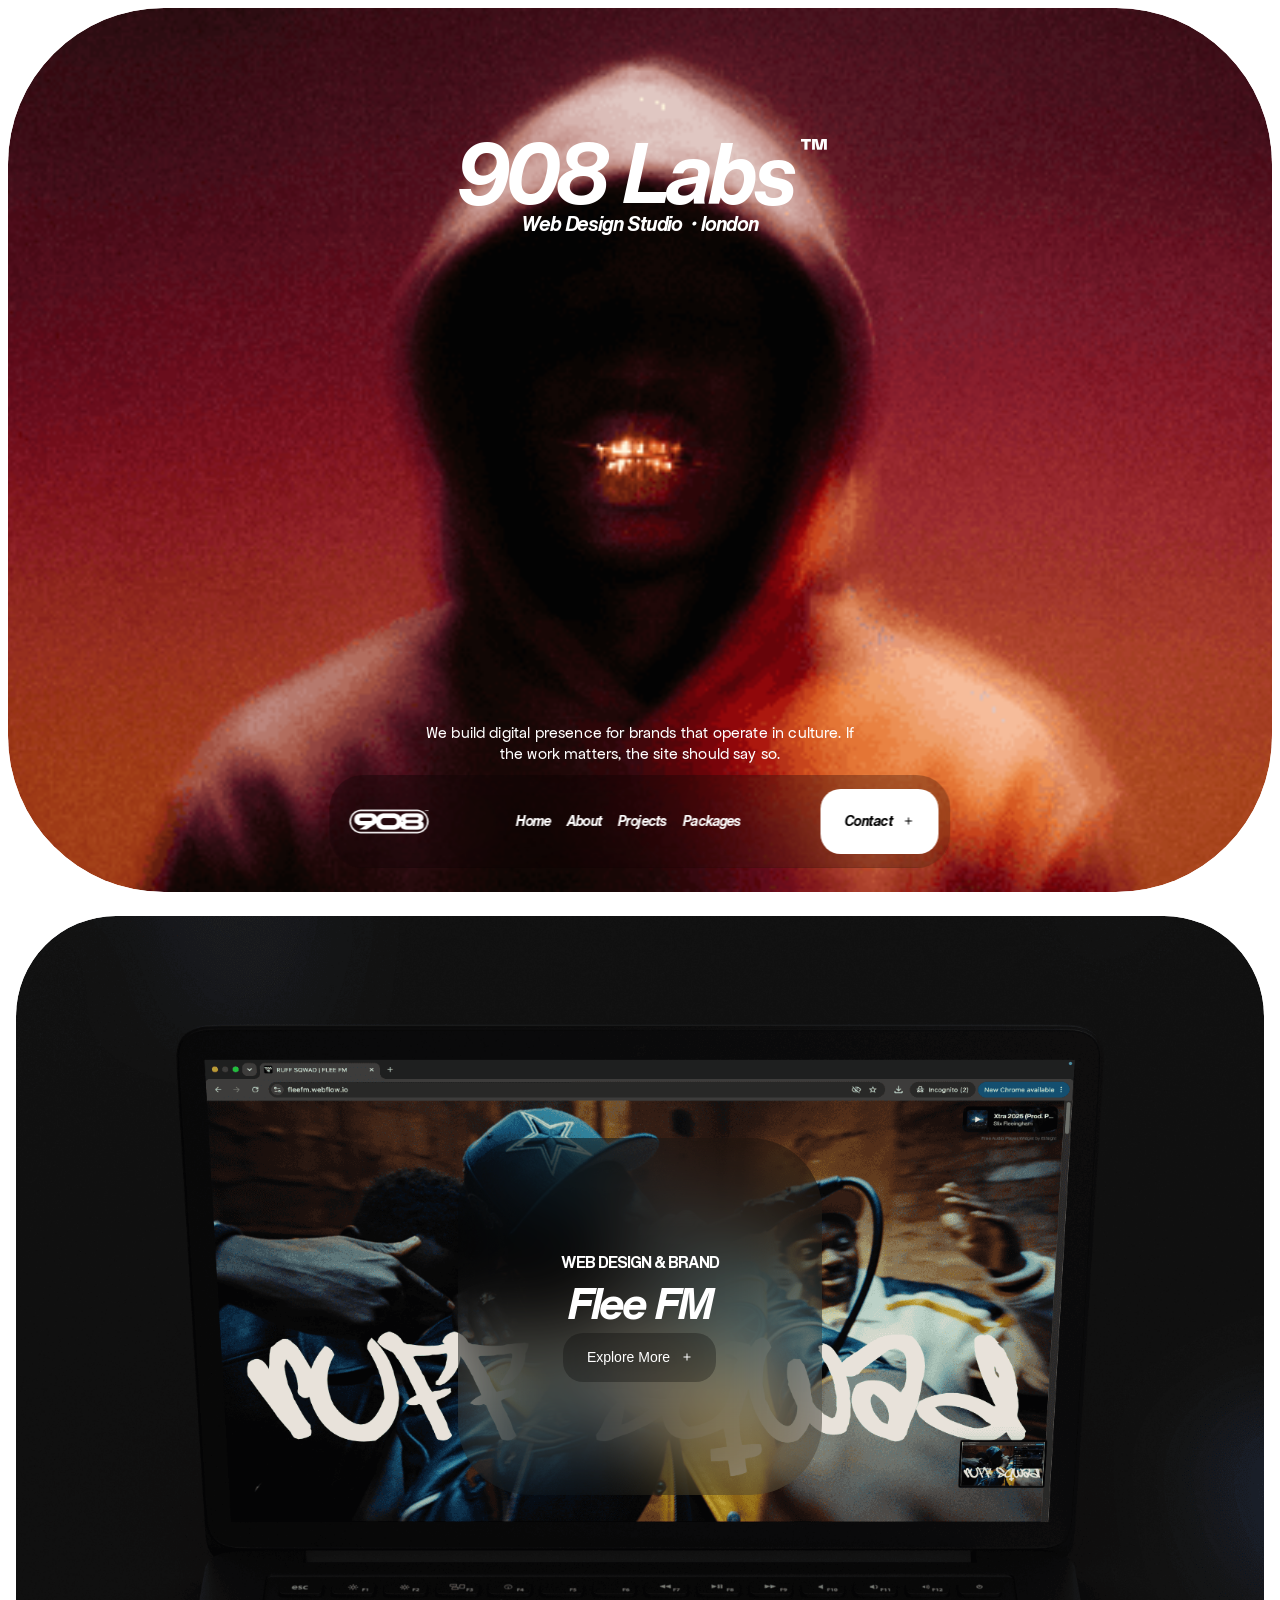
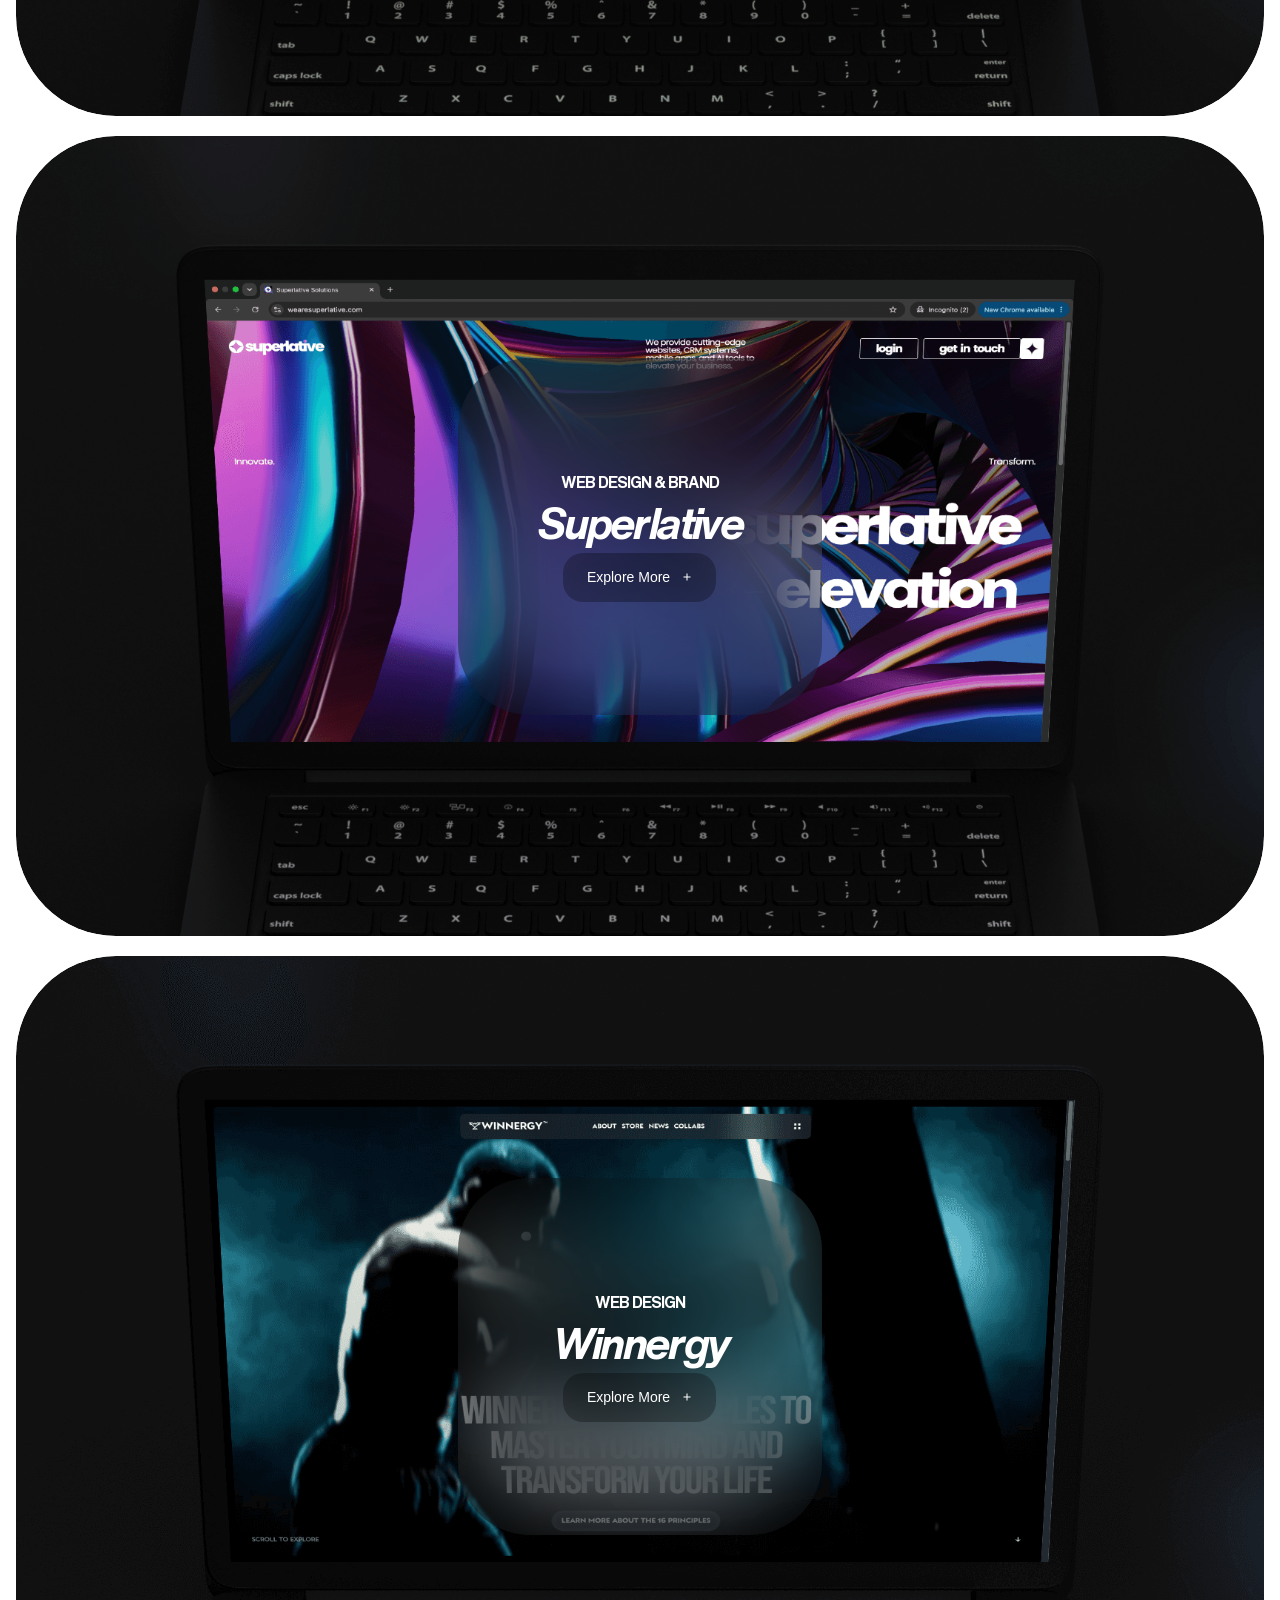
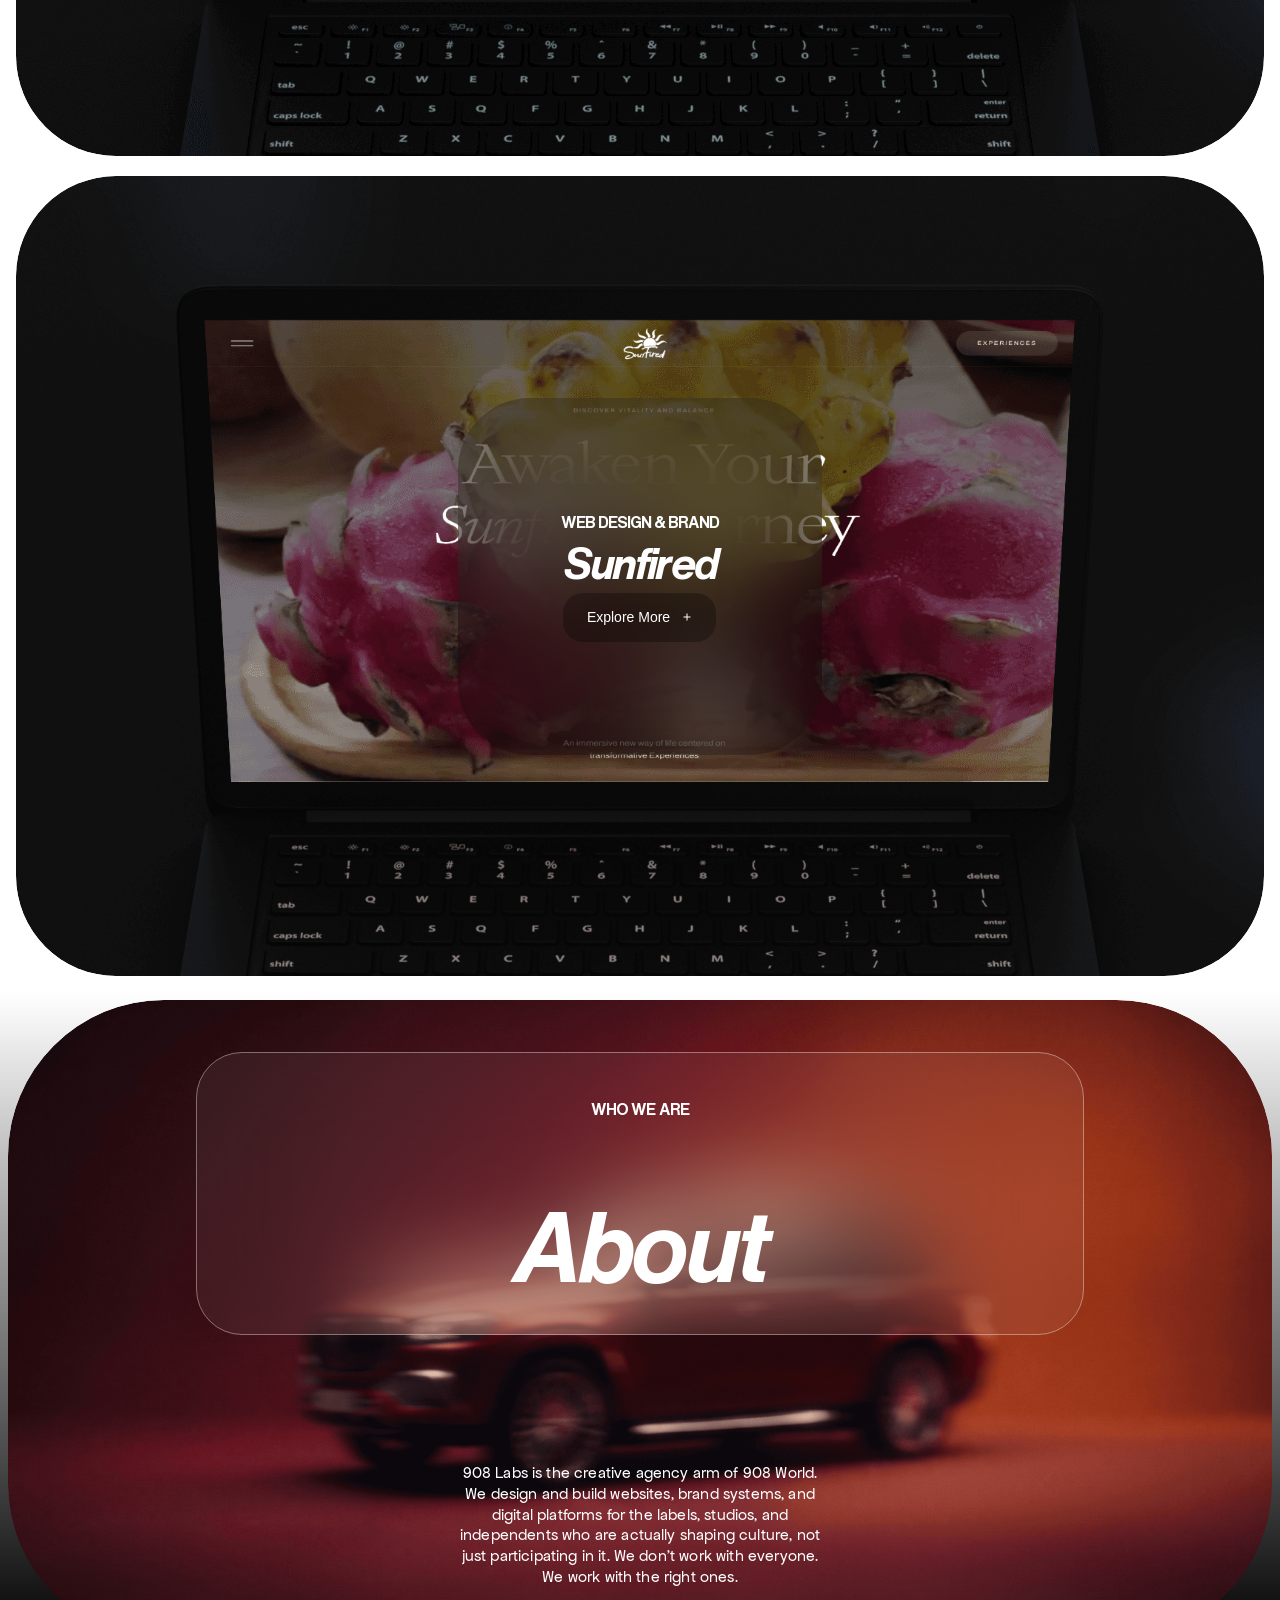
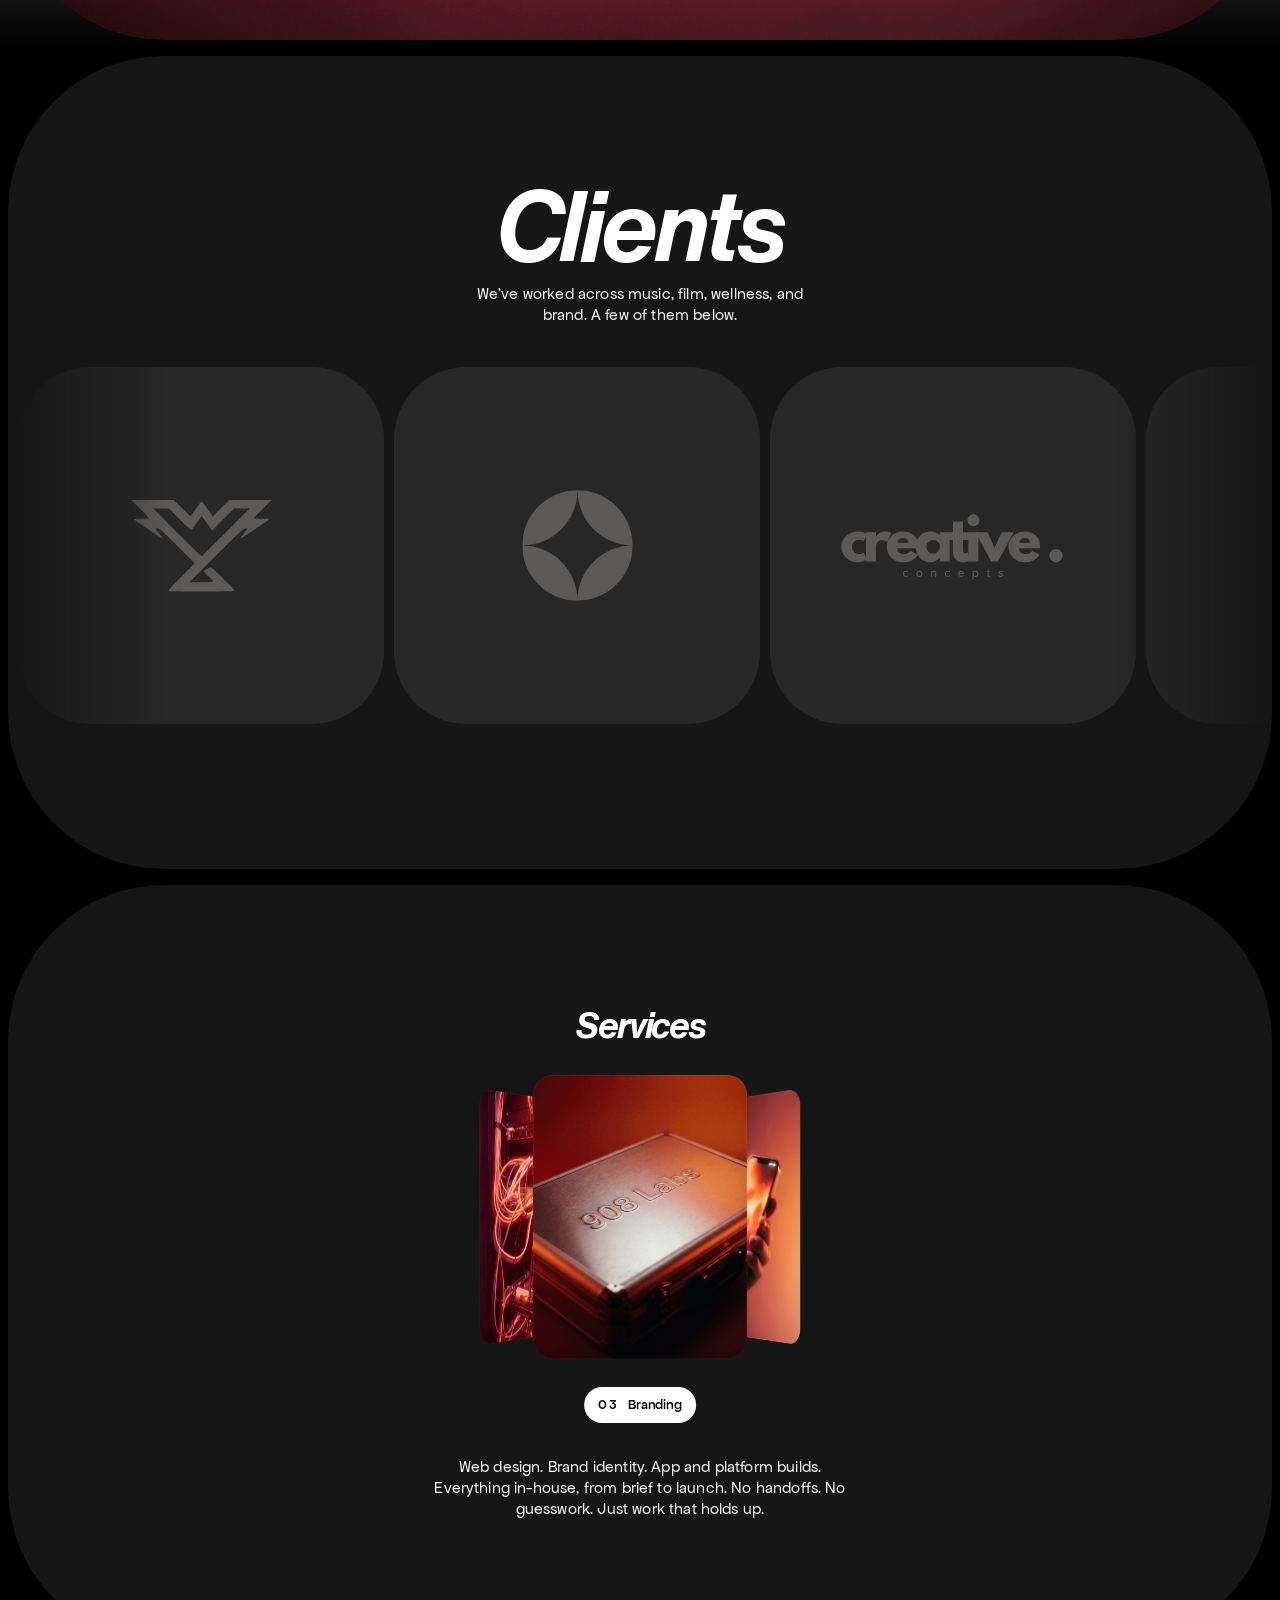
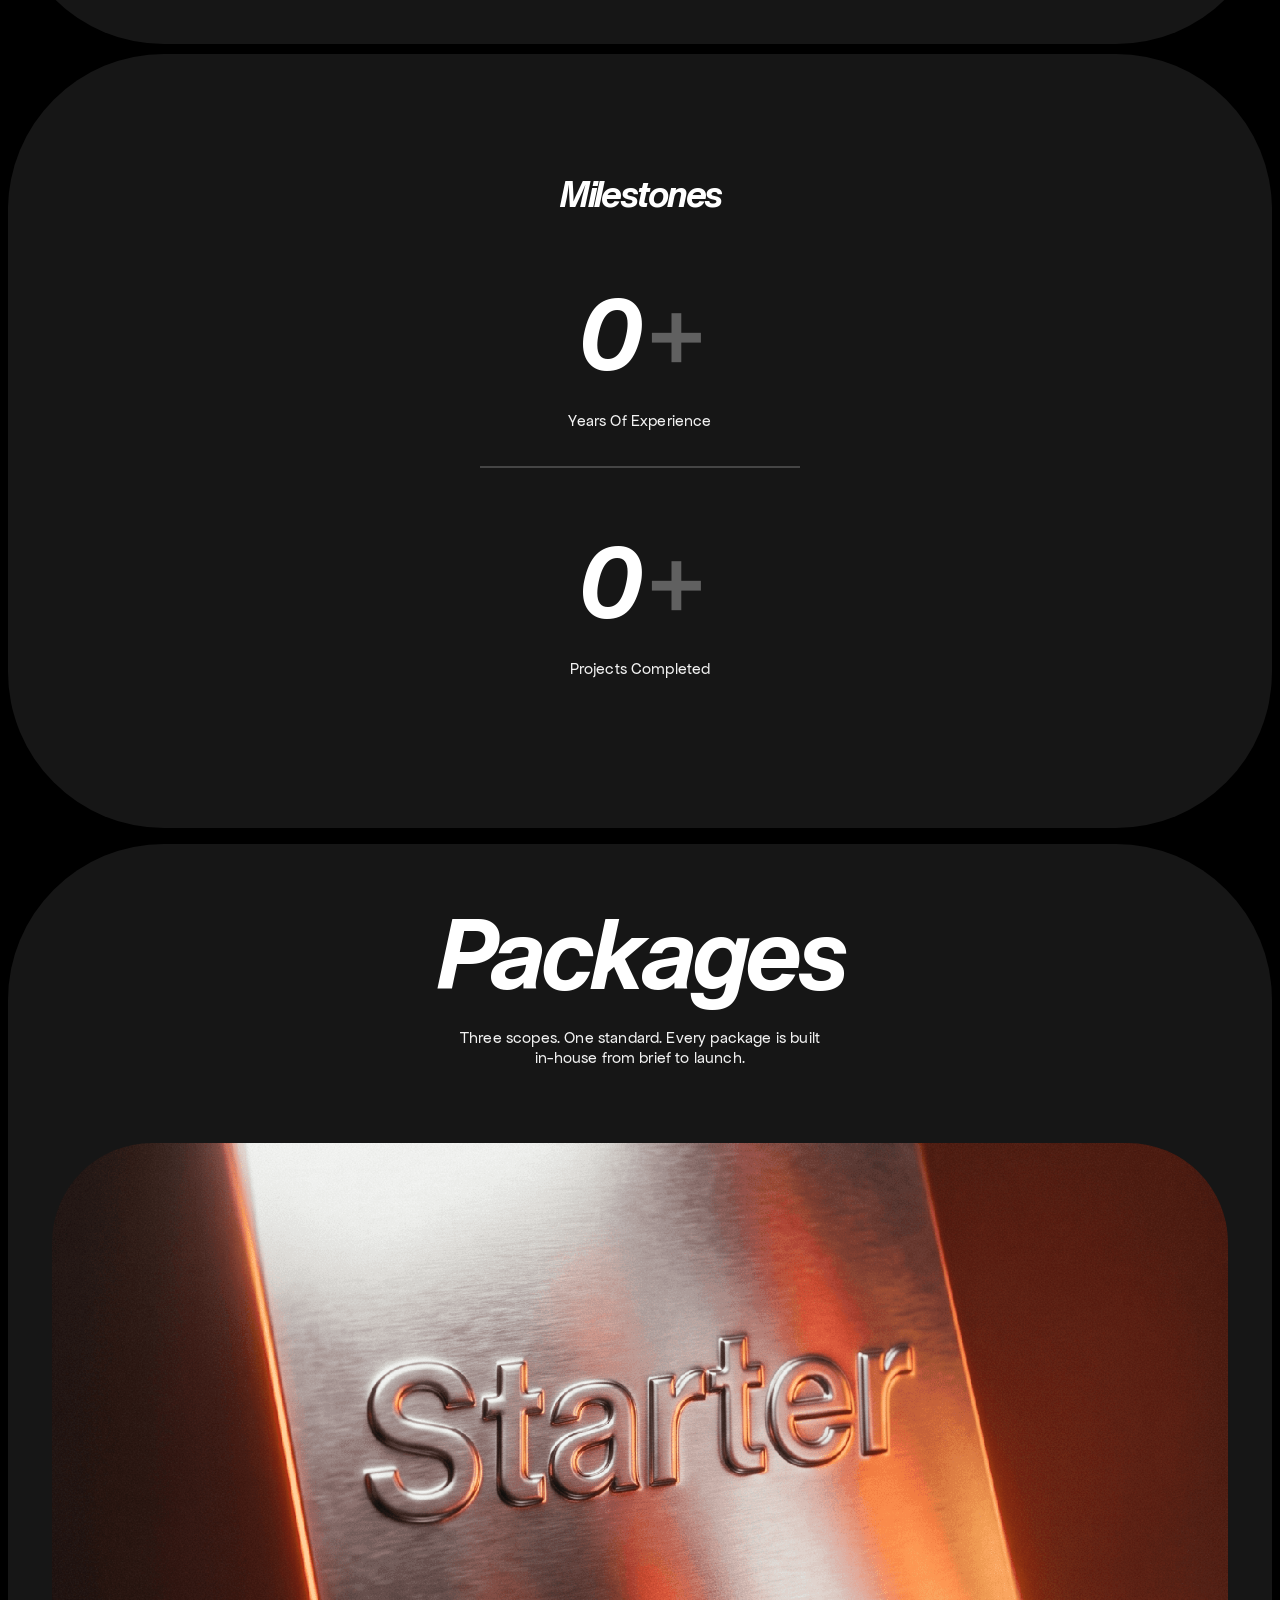
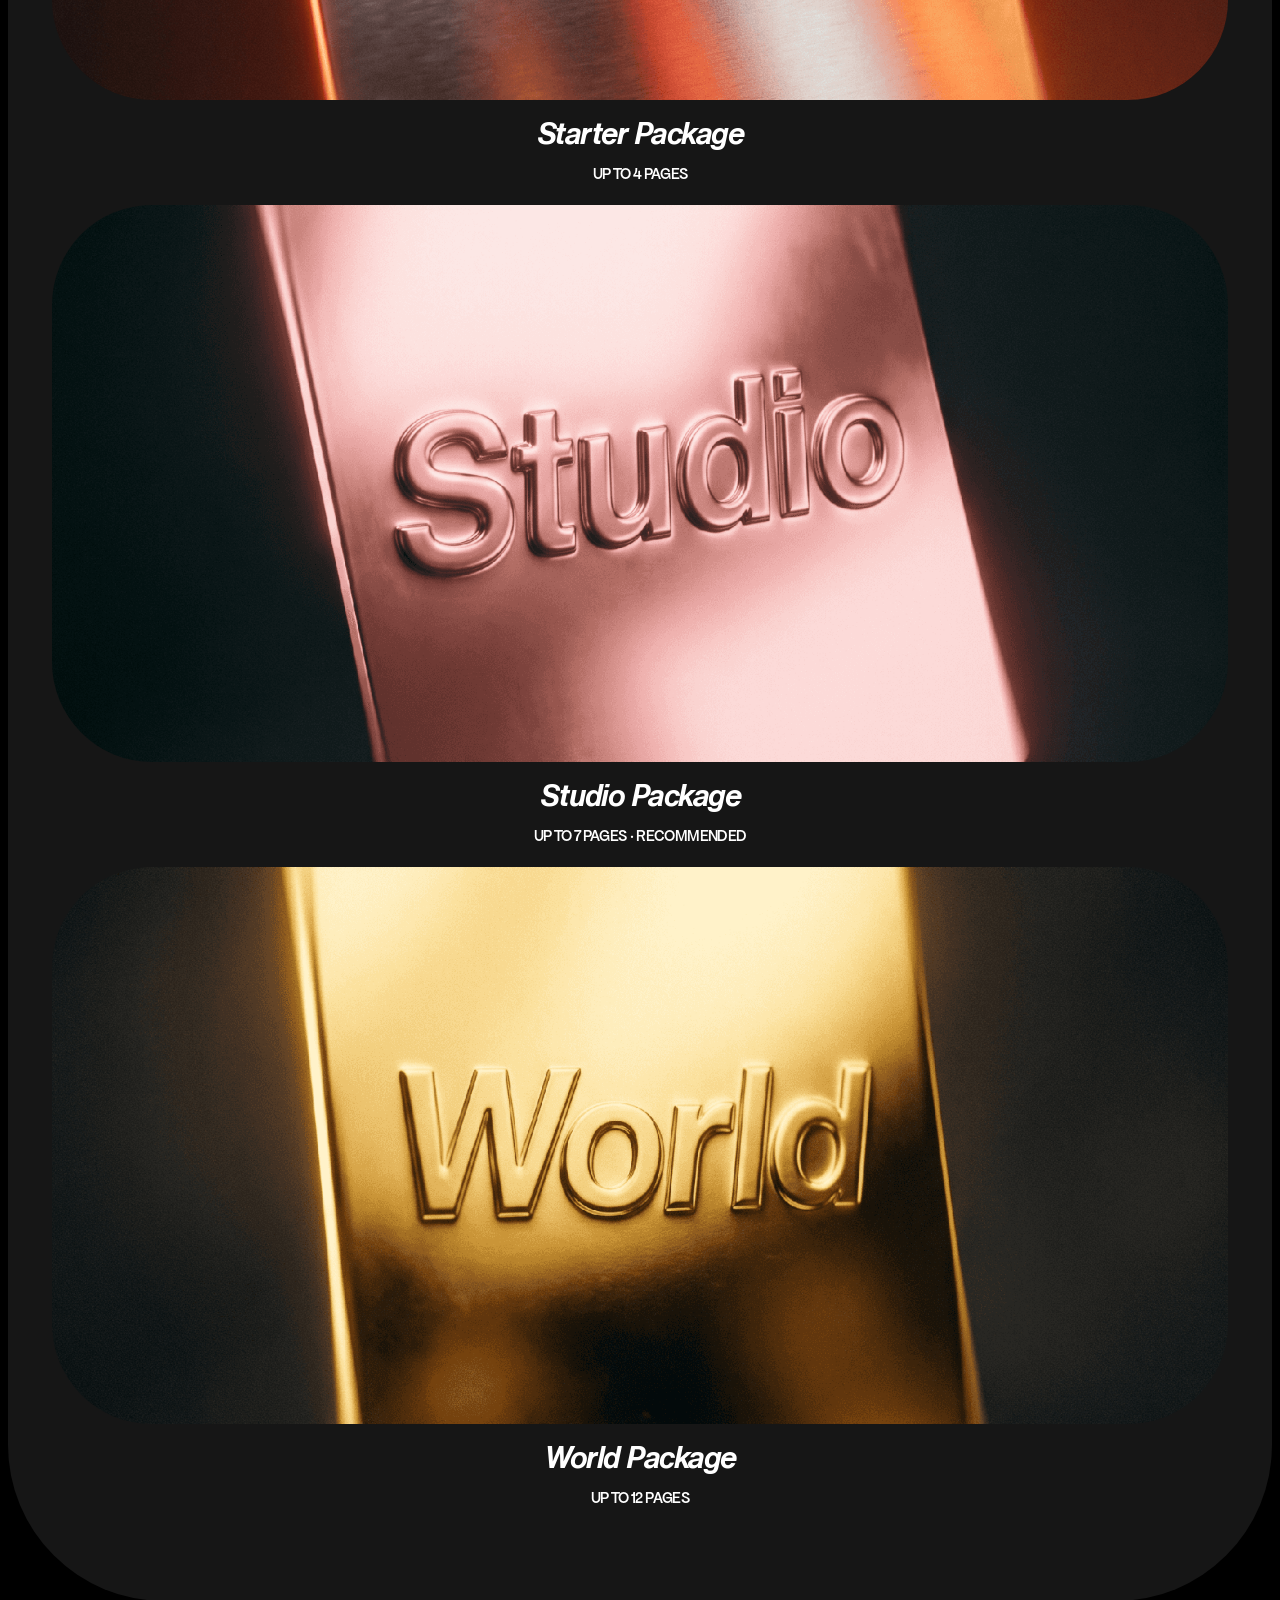
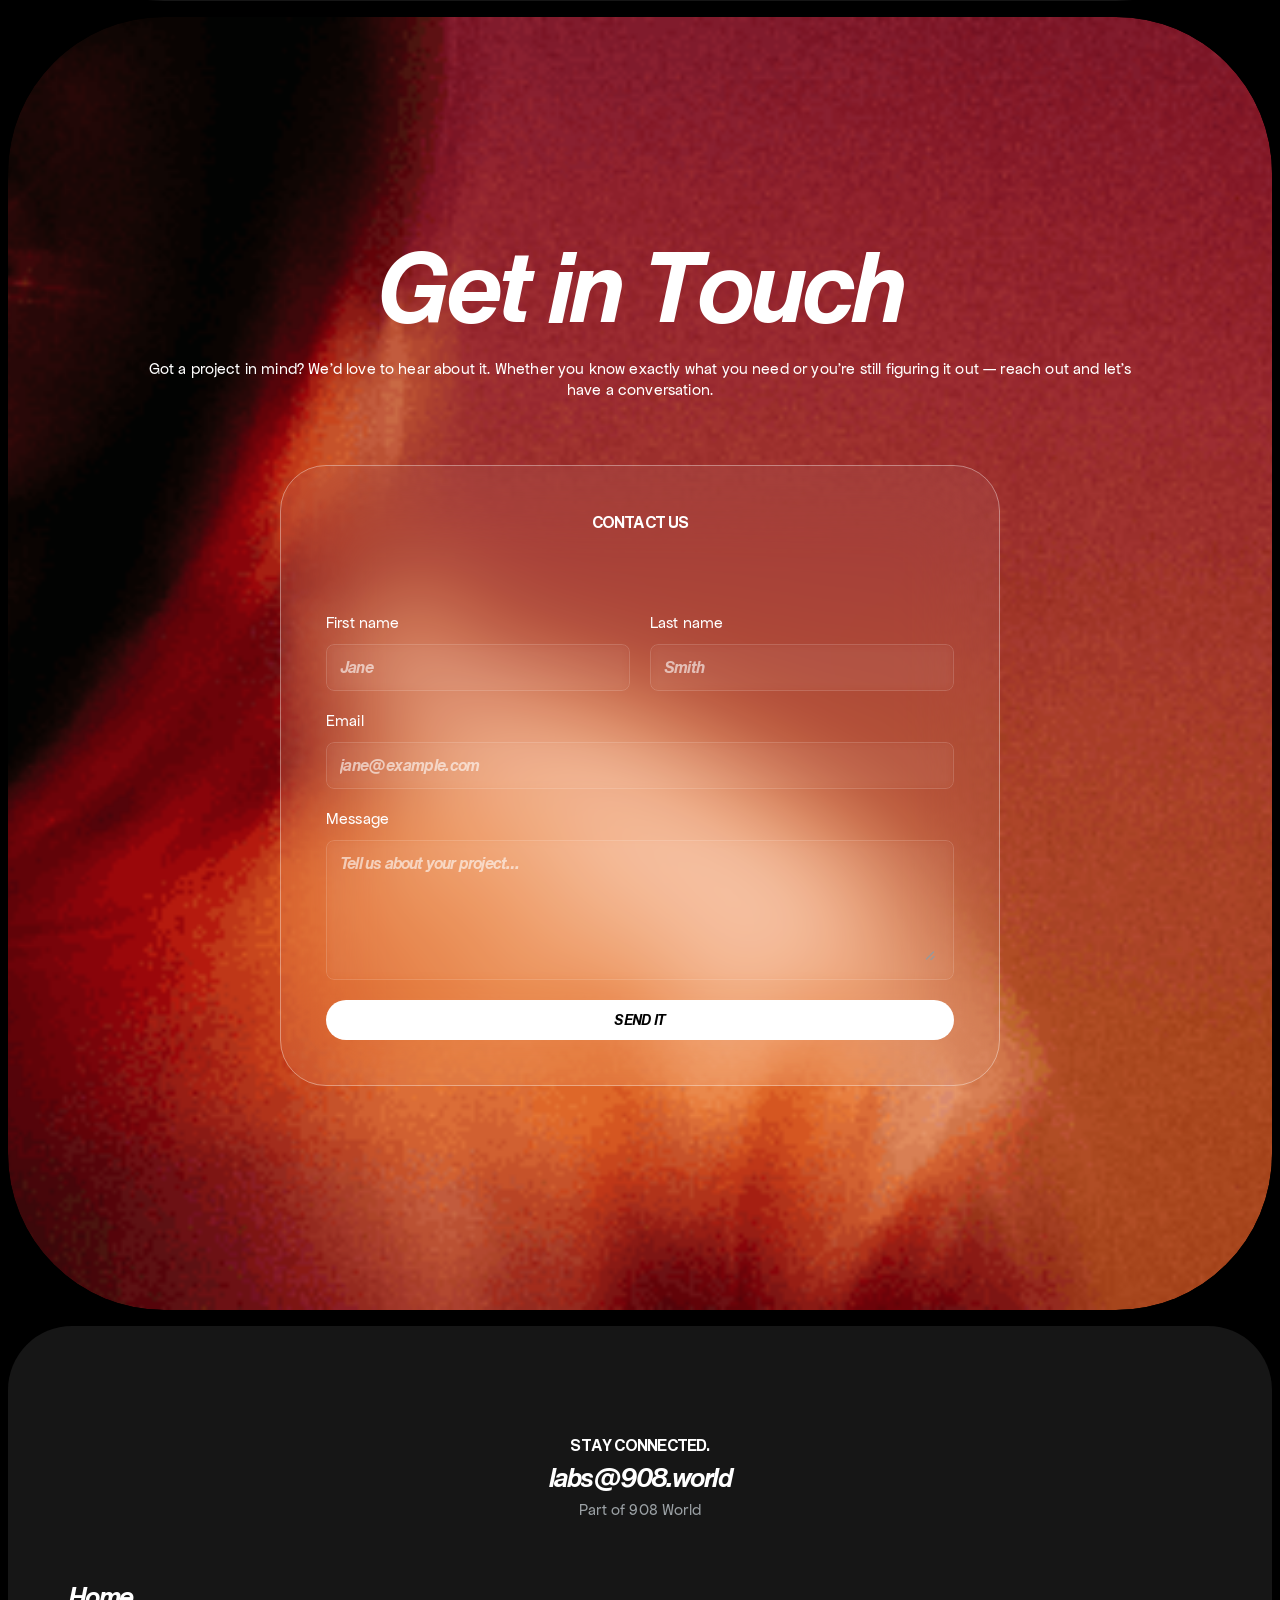
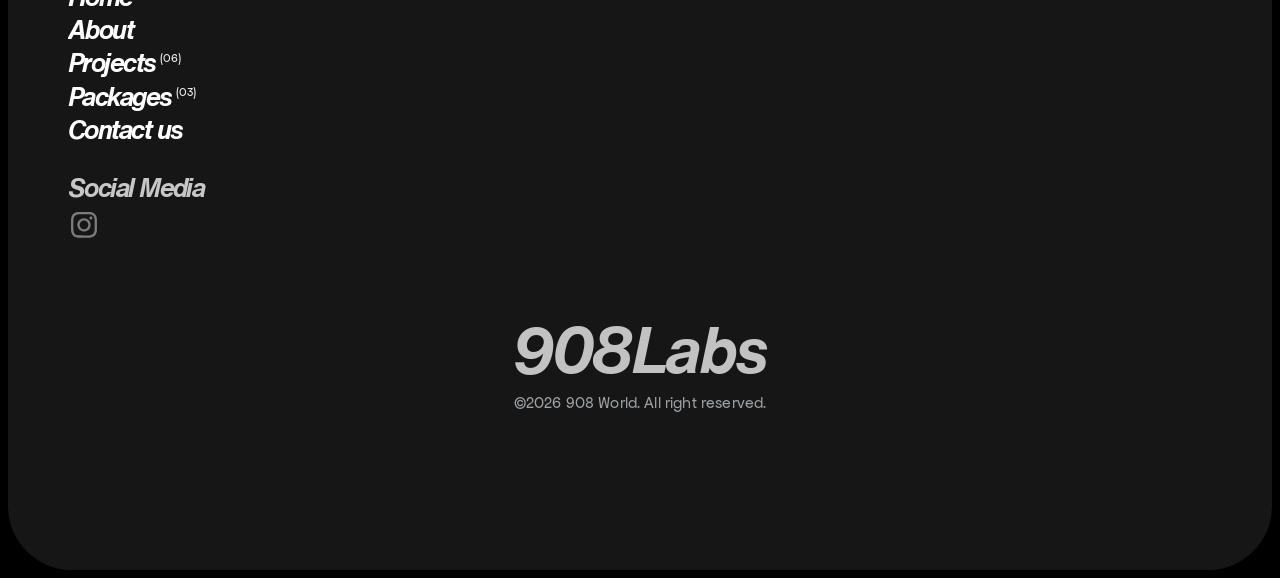
==== commit 6994327b: "Forms: message box, all fields required, confirmation email - Replace 'Phone no.' with a full-width " ====
--- a/index.html
+++ b/index.html
@@ -30,6 +30,7 @@
     <link rel="stylesheet" href="/css/framer-05582274db.css">
     <link rel="stylesheet" href="/css/framer-a38d9d3896.css">
     <link rel="stylesheet" href="/css/framer-235aa3d038.css">
+    <link rel="stylesheet" href="/css/forms.css">
     <link rel="stylesheet" href="/css/site.css">
     <script src="/js/lenis.min.js" defer></script>
     <script src="/js/site.js" defer></script>
@@ -40,7 +41,7 @@
     
     
 	
-	<div id="main" data-framer-generated-page><link rel="stylesheet" href="/css/framer-3ef50acdf2.css"><div class="framer-U6x1b framer-lkefcw" data-layout-template="true" style="min-height:100vh;width:auto"><link rel="stylesheet" href="/css/framer-f173b4791c.css"><div data-framer-root class="framer-wW2jj framer-pZfsO framer-J845l framer-2PrCU framer-72rtr7" style="min-height:100vh;width:auto;display:contents"><div class="framer-1saqg9t-container"><div class="ssr-variant hidden-f2v5jq hidden-1v3h6ti"><section class="framer-SZunD framer-LWjwO framer-J845l framer-15u0m3i framer-v-1t9c97s" data-framer-name="Desktop-light" style="background-color:var(--token-b9a38ae6-6808-421e-8c6e-e2c5bc817a9d, rgb(255, 255, 255));height:100%;max-height:100%;max-width:100%;width:100%"><div class="framer-ufxx0n" data-framer-name="Container" style="border-bottom-left-radius:156px;border-bottom-right-radius:156px;border-top-left-radius:156px;border-top-right-radius:156px"><div style="position:absolute;border-radius:inherit;corner-shape:inherit;top:0;right:0;bottom:0;left:0" data-framer-background-image-wrapper="true"><img decoding="async" width="2752" height="1536" sizes="(min-width: 1440px) calc(min(100vw, 1920px) - 16px), (min-width: 810px) and (max-width: 1439.98px) calc(min(100vw, 1920px) - 16px), (max-width: 809.98px) calc(min(100vw, 1920px) - 16px)" srcset="/assets/img/zbf56AgyouIOpaYA0xQ6LfelLJ0-512.png 512w,/assets/img/zbf56AgyouIOpaYA0xQ6LfelLJ0-1024.png 1024w,/assets/img/zbf56AgyouIOpaYA0xQ6LfelLJ0-2048.png 2048w,/assets/img/zbf56AgyouIOpaYA0xQ6LfelLJ0.png 2752w" src="/assets/img/zbf56AgyouIOpaYA0xQ6LfelLJ0.png" alt="Maverick" style="display:block;width:100%;height:100%;border-radius:inherit;corner-shape:inherit;object-position:center;object-fit:cover"></div><div class="framer-1xz8szg" data-framer-name="Text"><div class="framer-yrjw1s" data-framer-name="stack"><div class="framer-1g3pbr0" data-framer-name="Title Lockup"><div class="framer-yy7ywp" data-framer-component-type="RichTextContainer" style="--extracted-gdpscs:var(--token-b9a38ae6-6808-421e-8c6e-e2c5bc817a9d, rgb(255, 255, 255));--framer-link-text-color:rgb(0, 153, 255);--framer-link-text-decoration:underline;transform:none"><h1 dir="auto" class="framer-text" style="--font-selector:Q1VTVE9NVjI7SGVsdmV0aWNhIE5vdyBUZXh0ICBCb2xkIEl0YWxpYw==;--framer-font-family:&quot;Helvetica Now Text  Bold Italic&quot;, &quot;Helvetica Now Text  Bold Italic Placeholder&quot;, sans-serif;--framer-font-open-type-features:'blwf' on, 'cv09' on, 'cv03' on, 'cv04' on, 'cv11' on;--framer-font-size:98px;--framer-font-style:italic;--framer-font-weight:700;--framer-letter-spacing:-0.06em;--framer-line-height:0.9em;--framer-text-alignment:left;--framer-text-color:var(--extracted-gdpscs, var(--token-b9a38ae6-6808-421e-8c6e-e2c5bc817a9d, rgb(255, 255, 255)));--framer-text-transform:inherit" data-fx="chars">908 Labs</h1></div><div class="framer-r65303" data-framer-component-type="RichTextContainer" style="--extracted-gdpscs:var(--token-b9a38ae6-6808-421e-8c6e-e2c5bc817a9d, rgb(255, 255, 255));--framer-link-text-color:rgb(0, 153, 255);--framer-link-text-decoration:underline;transform:none"><h1 dir="auto" class="framer-text" style="--font-selector:Q1VTVE9NVjI7SGVsdmV0aWNhIE5vdyBUZXh0ICBCb2xkIEl0YWxpYw==;--framer-font-family:&quot;Helvetica Now Text  Bold Italic&quot;, &quot;Helvetica Now Text  Bold Italic Placeholder&quot;, sans-serif;--framer-font-open-type-features:'blwf' on, 'cv09' on, 'cv03' on, 'cv04' on, 'cv11' on;--framer-font-size:32px;--framer-font-style:italic;--framer-font-weight:700;--framer-letter-spacing:-0.06em;--framer-line-height:1em;--framer-text-color:var(--extracted-gdpscs, var(--token-b9a38ae6-6808-421e-8c6e-e2c5bc817a9d, rgb(255, 255, 255)));--framer-text-transform:inherit" data-fx="chars">™</h1></div></div><div class="framer-14taep6" data-framer-component-type="RichTextContainer" style="--extracted-1lwpl3i:var(--token-b9a38ae6-6808-421e-8c6e-e2c5bc817a9d, rgb(255, 255, 255));--framer-link-text-color:rgb(0, 153, 255);--framer-link-text-decoration:underline;transform:none"><h5 class="framer-text framer-styles-preset-g92w1w" data-styles-preset="V6_H8eRx1" dir="auto" style="--framer-text-alignment:start;--framer-text-color:var(--extracted-1lwpl3i, var(--token-b9a38ae6-6808-421e-8c6e-e2c5bc817a9d, rgb(255, 255, 255)))" data-fx="chars" data-fx-unset="2">Web Design Studio・london</h5></div></div><div class="framer-1nshnt0" data-framer-name="About Maverick"><div class="framer-12dmf8y" data-framer-component-type="RichTextContainer" style="--extracted-r6o4lv:var(--token-b9a38ae6-6808-421e-8c6e-e2c5bc817a9d, rgb(255, 255, 255));--framer-link-text-color:rgb(0, 153, 255);--framer-link-text-decoration:underline;transform:none"><p class="framer-text framer-styles-preset-d8lgz7" data-styles-preset="R1K60oWJQ" dir="auto" style="--framer-text-alignment:start;--framer-text-color:var(--extracted-r6o4lv, var(--token-b9a38ae6-6808-421e-8c6e-e2c5bc817a9d, rgb(255, 255, 255)))">We build digital presence for brands that operate in culture. If the work matters, the site should say so.</p></div></div></div><div class="framer-1xjpnxp-container"><div data-us-dpi="1" data-us-scale="1" data-us-fps="60" style="width:100%;height:100%"></div></div></div></section></div><div class="ssr-variant hidden-1v3h6ti hidden-72rtr7"><section class="framer-SZunD framer-LWjwO framer-J845l framer-15u0m3i framer-v-uks2qu" data-framer-name="Tablet-Light" style="background-color:var(--token-b9a38ae6-6808-421e-8c6e-e2c5bc817a9d, rgb(255, 255, 255));height:100%;max-height:100%;max-width:100%;width:100%"><div class="framer-ufxx0n" data-framer-name="Container" style="border-bottom-left-radius:156px;border-bottom-right-radius:156px;border-top-left-radius:156px;border-top-right-radius:156px"><div style="position:absolute;border-radius:inherit;corner-shape:inherit;top:0;right:0;bottom:0;left:0" data-framer-background-image-wrapper="true"><img decoding="async" width="2752" height="1536" sizes="(min-width: 1440px) calc(min(100vw, 1920px) - 16px), (min-width: 810px) and (max-width: 1439.98px) calc(min(100vw, 1920px) - 16px), (max-width: 809.98px) calc(min(100vw, 1920px) - 16px)" srcset="/assets/img/zbf56AgyouIOpaYA0xQ6LfelLJ0-512.png 512w,/assets/img/zbf56AgyouIOpaYA0xQ6LfelLJ0-1024.png 1024w,/assets/img/zbf56AgyouIOpaYA0xQ6LfelLJ0-2048.png 2048w,/assets/img/zbf56AgyouIOpaYA0xQ6LfelLJ0.png 2752w" src="/assets/img/zbf56AgyouIOpaYA0xQ6LfelLJ0.png" alt="Maverick" style="display:block;width:100%;height:100%;border-radius:inherit;corner-shape:inherit;object-position:center;object-fit:cover"></div><div class="framer-1xz8szg" data-framer-name="Text"><div class="framer-yrjw1s" data-framer-name="stack"><div class="framer-1g3pbr0" data-framer-name="Title Lockup"><div class="framer-yy7ywp" data-framer-component-type="RichTextContainer" style="--extracted-gdpscs:var(--token-b9a38ae6-6808-421e-8c6e-e2c5bc817a9d, rgb(255, 255, 255));--framer-link-text-color:rgb(0, 153, 255);--framer-link-text-decoration:underline;transform:none"><h1 dir="auto" class="framer-text" style="--font-selector:Q1VTVE9NVjI7SGVsdmV0aWNhIE5vdyBUZXh0ICBCb2xkIEl0YWxpYw==;--framer-font-family:&quot;Helvetica Now Text  Bold Italic&quot;, &quot;Helvetica Now Text  Bold Italic Placeholder&quot;, sans-serif;--framer-font-open-type-features:'blwf' on, 'cv09' on, 'cv03' on, 'cv04' on, 'cv11' on;--framer-font-size:84px;--framer-font-style:italic;--framer-font-weight:700;--framer-letter-spacing:-0.06em;--framer-line-height:0.9em;--framer-text-alignment:center;--framer-text-color:var(--extracted-gdpscs, var(--token-b9a38ae6-6808-421e-8c6e-e2c5bc817a9d, rgb(255, 255, 255)));--framer-text-transform:inherit" data-fx="chars">908 Labs</h1></div><div class="framer-r65303" data-framer-component-type="RichTextContainer" style="--extracted-gdpscs:var(--token-b9a38ae6-6808-421e-8c6e-e2c5bc817a9d, rgb(255, 255, 255));--framer-link-text-color:rgb(0, 153, 255);--framer-link-text-decoration:underline;transform:none"><h1 dir="auto" class="framer-text" style="--font-selector:Q1VTVE9NVjI7SGVsdmV0aWNhIE5vdyBUZXh0ICBCb2xkIEl0YWxpYw==;--framer-font-family:&quot;Helvetica Now Text  Bold Italic&quot;, &quot;Helvetica Now Text  Bold Italic Placeholder&quot;, sans-serif;--framer-font-open-type-features:'blwf' on, 'cv09' on, 'cv03' on, 'cv04' on, 'cv11' on;--framer-font-size:28px;--framer-font-style:italic;--framer-font-weight:700;--framer-letter-spacing:-0.06em;--framer-line-height:1em;--framer-text-alignment:center;--framer-text-color:var(--extracted-gdpscs, var(--token-b9a38ae6-6808-421e-8c6e-e2c5bc817a9d, rgb(255, 255, 255)));--framer-text-transform:inherit" data-fx="chars">™</h1></div></div><div class="framer-14taep6" data-framer-component-type="RichTextContainer" style="--extracted-1lwpl3i:rgb(255, 255, 255);--framer-link-text-color:rgb(0, 153, 255);--framer-link-text-decoration:underline;transform:none"><h5 class="framer-text framer-styles-preset-g92w1w" data-styles-preset="V6_H8eRx1" dir="auto" style="--framer-text-alignment:center;--framer-text-color:var(--extracted-1lwpl3i, rgb(255, 255, 255))" data-fx="chars" data-fx-unset="2">Web Design Studio・london</h5></div></div><div class="framer-1nshnt0" data-framer-name="About Maverick"><div class="framer-12dmf8y" data-framer-component-type="RichTextContainer" style="--extracted-r6o4lv:var(--token-b9a38ae6-6808-421e-8c6e-e2c5bc817a9d, rgb(255, 255, 255));--framer-link-text-color:rgb(0, 153, 255);--framer-link-text-decoration:underline;transform:none"><p class="framer-text framer-styles-preset-d8lgz7" data-styles-preset="R1K60oWJQ" dir="auto" style="--framer-text-alignment:center;--framer-text-color:var(--extracted-r6o4lv, var(--token-b9a38ae6-6808-421e-8c6e-e2c5bc817a9d, rgb(255, 255, 255)))">We build digital presence for brands that operate in culture. If the work matters, the site should say so.</p></div></div></div><div class="framer-1xjpnxp-container"><div data-us-dpi="1" data-us-scale="1" data-us-fps="60" style="width:100%;height:100%"></div></div></div></section></div><div class="ssr-variant hidden-f2v5jq hidden-72rtr7"><section class="framer-SZunD framer-LWjwO framer-J845l framer-15u0m3i framer-v-1gtykls" data-framer-name="Phone-light" style="background-color:var(--token-b9a38ae6-6808-421e-8c6e-e2c5bc817a9d, rgb(255, 255, 255));height:100%;max-height:100%;max-width:100%;width:100%"><div class="framer-ufxx0n" data-framer-name="Container" style="border-bottom-left-radius:106px;border-bottom-right-radius:106px;border-top-left-radius:106px;border-top-right-radius:106px"><div style="position:absolute;border-radius:inherit;corner-shape:inherit;top:0;right:0;bottom:0;left:0" data-framer-background-image-wrapper="true"><img decoding="async" width="2752" height="1536" sizes="(min-width: 1440px) calc(min(100vw, 1920px) - 16px), (min-width: 810px) and (max-width: 1439.98px) calc(min(100vw, 1920px) - 16px), (max-width: 809.98px) calc(min(100vw, 1920px) - 16px)" srcset="/assets/img/zbf56AgyouIOpaYA0xQ6LfelLJ0-512.png 512w,/assets/img/zbf56AgyouIOpaYA0xQ6LfelLJ0-1024.png 1024w,/assets/img/zbf56AgyouIOpaYA0xQ6LfelLJ0-2048.png 2048w,/assets/img/zbf56AgyouIOpaYA0xQ6LfelLJ0.png 2752w" src="/assets/img/zbf56AgyouIOpaYA0xQ6LfelLJ0.png" alt="Maverick" style="display:block;width:100%;height:100%;border-radius:inherit;corner-shape:inherit;object-position:center;object-fit:cover"></div><div class="framer-1xz8szg" data-framer-name="Text"><div class="framer-yrjw1s" data-framer-name="stack"><div class="framer-1g3pbr0" data-framer-name="Title Lockup"><div class="framer-yy7ywp" data-framer-component-type="RichTextContainer" style="--extracted-gdpscs:var(--token-b9a38ae6-6808-421e-8c6e-e2c5bc817a9d, rgb(255, 255, 255));--framer-link-text-color:rgb(0, 153, 255);--framer-link-text-decoration:underline;transform:none"><h1 dir="auto" class="framer-text" style="--font-selector:Q1VTVE9NVjI7SGVsdmV0aWNhIE5vdyBUZXh0ICBCb2xkIEl0YWxpYw==;--framer-font-family:&quot;Helvetica Now Text  Bold Italic&quot;, &quot;Helvetica Now Text  Bold Italic Placeholder&quot;, sans-serif;--framer-font-open-type-features:'blwf' on, 'cv09' on, 'cv03' on, 'cv04' on, 'cv11' on;--framer-font-size:50px;--framer-font-style:italic;--framer-font-weight:700;--framer-letter-spacing:-0.06em;--framer-line-height:0.9em;--framer-text-alignment:center;--framer-text-color:var(--extracted-gdpscs, var(--token-b9a38ae6-6808-421e-8c6e-e2c5bc817a9d, rgb(255, 255, 255)));--framer-text-transform:inherit" data-fx="chars">908 Labs</h1></div><div class="framer-r65303" data-framer-component-type="RichTextContainer" style="--extracted-gdpscs:var(--token-b9a38ae6-6808-421e-8c6e-e2c5bc817a9d, rgb(255, 255, 255));--framer-link-text-color:rgb(0, 153, 255);--framer-link-text-decoration:underline;transform:none"><h1 dir="auto" class="framer-text" style="--font-selector:Q1VTVE9NVjI7SGVsdmV0aWNhIE5vdyBUZXh0ICBCb2xkIEl0YWxpYw==;--framer-font-family:&quot;Helvetica Now Text  Bold Italic&quot;, &quot;Helvetica Now Text  Bold Italic Placeholder&quot;, sans-serif;--framer-font-open-type-features:'blwf' on, 'cv09' on, 'cv03' on, 'cv04' on, 'cv11' on;--framer-font-size:18px;--framer-font-style:italic;--framer-font-weight:700;--framer-letter-spacing:-0.06em;--framer-line-height:1em;--framer-text-alignment:center;--framer-text-color:var(--extracted-gdpscs, var(--token-b9a38ae6-6808-421e-8c6e-e2c5bc817a9d, rgb(255, 255, 255)));--framer-text-transform:inherit" data-fx="chars">™</h1></div></div><div class="framer-14taep6" data-framer-component-type="RichTextContainer" style="--extracted-1lwpl3i:var(--token-b9a38ae6-6808-421e-8c6e-e2c5bc817a9d, rgb(255, 255, 255));--framer-link-text-color:rgb(0, 153, 255);--framer-link-text-decoration:underline;transform:none"><h5 class="framer-text framer-styles-preset-g92w1w" data-styles-preset="V6_H8eRx1" dir="auto" style="--framer-text-alignment:center;--framer-text-color:var(--extracted-1lwpl3i, var(--token-b9a38ae6-6808-421e-8c6e-e2c5bc817a9d, rgb(255, 255, 255)))" data-fx="chars" data-fx-unset="2">Web Design Studio・london</h5></div></div><div class="framer-1nshnt0" data-framer-name="About Maverick"><div class="framer-12dmf8y" data-framer-component-type="RichTextContainer" style="--extracted-r6o4lv:var(--token-b9a38ae6-6808-421e-8c6e-e2c5bc817a9d, rgb(255, 255, 255));--framer-link-text-color:rgb(0, 153, 255);--framer-link-text-decoration:underline;transform:none"><p class="framer-text framer-styles-preset-d8lgz7" data-styles-preset="R1K60oWJQ" dir="auto" style="--framer-text-alignment:center;--framer-text-color:var(--extracted-r6o4lv, var(--token-b9a38ae6-6808-421e-8c6e-e2c5bc817a9d, rgb(255, 255, 255)))">We build digital presence for brands that operate in culture. If the work matters, the site should say so.</p></div></div></div><div class="framer-1xjpnxp-container"><div data-us-dpi="1" data-us-scale="1" data-us-fps="60" style="width:100%;height:100%"></div></div></div></section></div></div><section class="framer-10qo8yj" data-framer-name="Projects" id="contact-us"><div class="framer-1d0yn7p" data-framer-name="Collection"><div class="framer-1ii6lbg" data-framer-name="Project"><div class="ssr-variant hidden-f2v5jq hidden-1v3h6ti"><div class="framer-k6l5un-container" data-framer-name="Project Card" name="Project Card"><div data-hover-snap="framer-v-12sa55r-0" data-href="/projects/flee-fm" role="link" tabindex="0" name="Project Card" class="framer-FREOR framer-5z9hZ framer-12sa55r framer-v-12sa55r" data-framer-name="Variant 1" style="height:100%;width:100%;border-bottom-left-radius:100px;border-bottom-right-radius:100px;border-top-left-radius:100px;border-top-right-radius:100px"><div style="position:absolute;border-radius:inherit;corner-shape:inherit;top:0;right:0;bottom:0;left:0" data-framer-background-image-wrapper="true"><img decoding="async" width="1920" height="1080" sizes="(min-width: 1440px) max((min(100vw, 1920px) - 52px) / 2, 50px), (min-width: 810px) and (max-width: 1439.98px) max(min(100vw, 1920px) - 32px, 50px), (max-width: 809.98px) max(min(100vw, 1920px) - 32px, 50px)" srcset="/assets/img/SDhAZg5IhBW1cdnvtUjCFw4a4-512.png 512w,/assets/img/SDhAZg5IhBW1cdnvtUjCFw4a4-1024.png 1024w,/assets/img/SDhAZg5IhBW1cdnvtUjCFw4a4.png 1920w" src="/assets/img/SDhAZg5IhBW1cdnvtUjCFw4a4.png" alt="Beyond Time" style="display:block;width:100%;height:100%;border-radius:inherit;corner-shape:inherit;object-position:center;object-fit:cover"></div><div class="framer-1pdwzkg" style="backdrop-filter:blur(44px);background-color:rgba(0, 0, 0, 0.24);-webkit-backdrop-filter:blur(44px);border-bottom-left-radius:72px;border-bottom-right-radius:72px;border-top-left-radius:72px;border-top-right-radius:72px"><div class="framer-1l73ez7" data-framer-component-type="RichTextContainer" style="--extracted-1lwpl3i:var(--token-b9a38ae6-6808-421e-8c6e-e2c5bc817a9d, rgb(255, 255, 255));--framer-link-text-color:rgb(0, 153, 255);--framer-link-text-decoration:underline;transform:none"><h5 dir="auto" class="framer-text" style="--font-selector:Q1VTVE9NVjI7SGVsdmV0aWNhIE5vdyBUZXh0ICBCb2xk;--framer-font-family:&quot;Helvetica Now Text  Bold&quot;, &quot;Helvetica Now Text  Bold Placeholder&quot;, sans-serif;--framer-font-open-type-features:'blwf' on, 'cv09' on, 'cv03' on, 'cv04' on, 'cv11' on;--framer-font-weight:700;--framer-letter-spacing:-0.06em;--framer-line-height:1.4em;--framer-text-alignment:center;--framer-text-color:var(--extracted-1lwpl3i, var(--token-b9a38ae6-6808-421e-8c6e-e2c5bc817a9d, rgb(255, 255, 255)));--framer-text-transform:uppercase" data-fx="chars">Web Design &amp; Brand</h5></div><div class="framer-5oug7w" data-framer-component-type="RichTextContainer" style="--extracted-1of0zx5:var(--token-b9a38ae6-6808-421e-8c6e-e2c5bc817a9d, rgb(255, 255, 255));--framer-link-text-color:rgb(0, 153, 255);--framer-link-text-decoration:underline;transform:none"><h2 class="framer-text framer-styles-preset-1tp2un9" data-styles-preset="yapCj9upi" style="--framer-text-alignment:center;--framer-text-color:var(--extracted-1of0zx5, var(--token-b9a38ae6-6808-421e-8c6e-e2c5bc817a9d, rgb(255, 255, 255)))" data-fx="chars">Flee FM</h2></div></div></div></div></div><div class="ssr-variant hidden-72rtr7"><div class="framer-k6l5un-container" data-framer-name="Project Card" name="Project Card"><div data-href="/projects/flee-fm" role="link" tabindex="0" name="Project Card" class="framer-FREOR framer-5z9hZ framer-12sa55r framer-v-161bz03" data-framer-name="Variant 2 - Without Hover" style="height:100%;width:100%;border-bottom-left-radius:100px;border-bottom-right-radius:100px;border-top-left-radius:100px;border-top-right-radius:100px"><div style="position:absolute;border-radius:inherit;corner-shape:inherit;top:0;right:0;bottom:0;left:0" data-framer-background-image-wrapper="true"><img decoding="async" width="1920" height="1080" sizes="(min-width: 1440px) max((min(100vw, 1920px) - 52px) / 2, 50px), (min-width: 810px) and (max-width: 1439.98px) max(min(100vw, 1920px) - 32px, 50px), (max-width: 809.98px) max(min(100vw, 1920px) - 32px, 50px)" srcset="/assets/img/SDhAZg5IhBW1cdnvtUjCFw4a4-512.png 512w,/assets/img/SDhAZg5IhBW1cdnvtUjCFw4a4-1024.png 1024w,/assets/img/SDhAZg5IhBW1cdnvtUjCFw4a4.png 1920w" src="/assets/img/SDhAZg5IhBW1cdnvtUjCFw4a4.png" alt="Beyond Time" style="display:block;width:100%;height:100%;border-radius:inherit;corner-shape:inherit;object-position:center;object-fit:cover"></div><div class="framer-1pdwzkg" style="backdrop-filter:blur(44px);background-color:rgba(0, 0, 0, 0.24);-webkit-backdrop-filter:blur(44px);border-bottom-left-radius:72px;border-bottom-right-radius:72px;border-top-left-radius:72px;border-top-right-radius:72px"><div class="framer-1l73ez7" data-framer-component-type="RichTextContainer" style="--extracted-1lwpl3i:var(--token-b9a38ae6-6808-421e-8c6e-e2c5bc817a9d, rgb(255, 255, 255));--framer-link-text-color:rgb(0, 153, 255);--framer-link-text-decoration:underline;transform:none"><h5 dir="auto" class="framer-text" style="--font-selector:Q1VTVE9NVjI7SGVsdmV0aWNhIE5vdyBUZXh0ICBCb2xk;--framer-font-family:&quot;Helvetica Now Text  Bold&quot;, &quot;Helvetica Now Text  Bold Placeholder&quot;, sans-serif;--framer-font-open-type-features:'blwf' on, 'cv09' on, 'cv03' on, 'cv04' on, 'cv11' on;--framer-font-weight:700;--framer-letter-spacing:-0.06em;--framer-line-height:1.4em;--framer-text-alignment:center;--framer-text-color:var(--extracted-1lwpl3i, var(--token-b9a38ae6-6808-421e-8c6e-e2c5bc817a9d, rgb(255, 255, 255)));--framer-text-transform:uppercase" data-fx="chars">Web Design &amp; Brand</h5></div><div class="framer-5oug7w" data-framer-component-type="RichTextContainer" style="--extracted-1of0zx5:var(--token-b9a38ae6-6808-421e-8c6e-e2c5bc817a9d, rgb(255, 255, 255));--framer-link-text-color:rgb(0, 153, 255);--framer-link-text-decoration:underline;transform:none"><h2 class="framer-text framer-styles-preset-1tp2un9" data-styles-preset="yapCj9upi" style="--framer-text-alignment:center;--framer-text-color:var(--extracted-1of0zx5, var(--token-b9a38ae6-6808-421e-8c6e-e2c5bc817a9d, rgb(255, 255, 255)))" data-fx="chars">Flee FM</h2></div><div class="framer-etpqrr-container"><a class="framer-DHpVm framer-mmrlrr framer-v-mmrlrr framer-1eyjkso" data-framer-name="Variant 1" data-highlight="true" href="/projects/flee-fm" tabindex="0" style="backdrop-filter:blur(32px);background-color:rgba(0, 0, 0, 0.23);-webkit-backdrop-filter:blur(32px);border-bottom-left-radius:20px;border-bottom-right-radius:20px;border-top-left-radius:20px;border-top-right-radius:20px"><div class="framer-1iaov7i" data-framer-component-type="RichTextContainer" style="--extracted-r6o4lv:rgb(255, 255, 255);--framer-link-text-color:rgb(0, 153, 255);--framer-link-text-decoration:underline;--framer-paragraph-spacing:0px;transform:none"><p class="framer-text" style="--font-selector:Q1VTVE9NO05ldWUgTW9udHJlYWwgUmVndWxhcg==;--framer-font-family:&quot;Neue Montreal Regular&quot;, &quot;Neue Montreal Regular Placeholder&quot;, sans-serif;--framer-font-size:14px;--framer-text-alignment:center;--framer-text-color:var(--extracted-r6o4lv, rgb(255, 255, 255))">Explore More</p></div><div class="framer-p8oi1e"><div class="framer-1u9vmth-container" style="transform:none"><div style="display:contents"><svg xmlns="http://www.w3.org/2000/svg" focusable="false" viewBox="0 0 24 24" color="rgb(255, 255, 255)" aria-hidden="true" style="user-select:none;width:100%;height:100%;display:inline-block;fill:rgb(255, 255, 255);flex-shrink:0"><path d="M19 13h-6v6h-2v-6H5v-2h6V5h2v6h6v2z"></path></svg></div></div></div></a></div></div></div></div></div></div><div class="framer-1ii6lbg" data-framer-name="Project"><div class="ssr-variant hidden-f2v5jq hidden-1v3h6ti"><div class="framer-k6l5un-container" data-framer-name="Project Card" name="Project Card"><div data-hover-snap="framer-v-12sa55r-1" data-href="/projects/superlative" role="link" tabindex="0" name="Project Card" class="framer-FREOR framer-5z9hZ framer-12sa55r framer-v-12sa55r" data-framer-name="Variant 1" style="height:100%;width:100%;border-bottom-left-radius:100px;border-bottom-right-radius:100px;border-top-left-radius:100px;border-top-right-radius:100px"><div style="position:absolute;border-radius:inherit;corner-shape:inherit;top:0;right:0;bottom:0;left:0" data-framer-background-image-wrapper="true"><img decoding="async" width="1920" height="1080" sizes="(min-width: 1440px) max((min(100vw, 1920px) - 52px) / 2, 50px), (min-width: 810px) and (max-width: 1439.98px) max(min(100vw, 1920px) - 32px, 50px), (max-width: 809.98px) max(min(100vw, 1920px) - 32px, 50px)" srcset="/assets/img/DQWgM9KpXBOVVkCXolDow13cH04-512.png 512w,/assets/img/DQWgM9KpXBOVVkCXolDow13cH04-1024.png 1024w,/assets/img/DQWgM9KpXBOVVkCXolDow13cH04.png 1920w" src="/assets/img/DQWgM9KpXBOVVkCXolDow13cH04.png" alt="Brand Redefine" style="display:block;width:100%;height:100%;border-radius:inherit;corner-shape:inherit;object-position:center;object-fit:cover"></div><div class="framer-1pdwzkg" style="backdrop-filter:blur(44px);background-color:rgba(0, 0, 0, 0.24);-webkit-backdrop-filter:blur(44px);border-bottom-left-radius:72px;border-bottom-right-radius:72px;border-top-left-radius:72px;border-top-right-radius:72px"><div class="framer-1l73ez7" data-framer-component-type="RichTextContainer" style="--extracted-1lwpl3i:var(--token-b9a38ae6-6808-421e-8c6e-e2c5bc817a9d, rgb(255, 255, 255));--framer-link-text-color:rgb(0, 153, 255);--framer-link-text-decoration:underline;transform:none"><h5 dir="auto" class="framer-text" style="--font-selector:Q1VTVE9NVjI7SGVsdmV0aWNhIE5vdyBUZXh0ICBCb2xk;--framer-font-family:&quot;Helvetica Now Text  Bold&quot;, &quot;Helvetica Now Text  Bold Placeholder&quot;, sans-serif;--framer-font-open-type-features:'blwf' on, 'cv09' on, 'cv03' on, 'cv04' on, 'cv11' on;--framer-font-weight:700;--framer-letter-spacing:-0.06em;--framer-line-height:1.4em;--framer-text-alignment:center;--framer-text-color:var(--extracted-1lwpl3i, var(--token-b9a38ae6-6808-421e-8c6e-e2c5bc817a9d, rgb(255, 255, 255)));--framer-text-transform:uppercase" data-fx="chars">Web Design &amp; Brand</h5></div><div class="framer-5oug7w" data-framer-component-type="RichTextContainer" style="--extracted-1of0zx5:var(--token-b9a38ae6-6808-421e-8c6e-e2c5bc817a9d, rgb(255, 255, 255));--framer-link-text-color:rgb(0, 153, 255);--framer-link-text-decoration:underline;transform:none"><h2 class="framer-text framer-styles-preset-1tp2un9" data-styles-preset="yapCj9upi" style="--framer-text-alignment:center;--framer-text-color:var(--extracted-1of0zx5, var(--token-b9a38ae6-6808-421e-8c6e-e2c5bc817a9d, rgb(255, 255, 255)))" data-fx="chars">Superlative</h2></div></div></div></div></div><div class="ssr-variant hidden-72rtr7"><div class="framer-k6l5un-container" data-framer-name="Project Card" name="Project Card"><div data-href="/projects/superlative" role="link" tabindex="0" name="Project Card" class="framer-FREOR framer-5z9hZ framer-12sa55r framer-v-161bz03" data-framer-name="Variant 2 - Without Hover" style="height:100%;width:100%;border-bottom-left-radius:100px;border-bottom-right-radius:100px;border-top-left-radius:100px;border-top-right-radius:100px"><div style="position:absolute;border-radius:inherit;corner-shape:inherit;top:0;right:0;bottom:0;left:0" data-framer-background-image-wrapper="true"><img decoding="async" width="1920" height="1080" sizes="(min-width: 1440px) max((min(100vw, 1920px) - 52px) / 2, 50px), (min-width: 810px) and (max-width: 1439.98px) max(min(100vw, 1920px) - 32px, 50px), (max-width: 809.98px) max(min(100vw, 1920px) - 32px, 50px)" srcset="/assets/img/DQWgM9KpXBOVVkCXolDow13cH04-512.png 512w,/assets/img/DQWgM9KpXBOVVkCXolDow13cH04-1024.png 1024w,/assets/img/DQWgM9KpXBOVVkCXolDow13cH04.png 1920w" src="/assets/img/DQWgM9KpXBOVVkCXolDow13cH04.png" alt="Brand Redefine" style="display:block;width:100%;height:100%;border-radius:inherit;corner-shape:inherit;object-position:center;object-fit:cover"></div><div class="framer-1pdwzkg" style="backdrop-filter:blur(44px);background-color:rgba(0, 0, 0, 0.24);-webkit-backdrop-filter:blur(44px);border-bottom-left-radius:72px;border-bottom-right-radius:72px;border-top-left-radius:72px;border-top-right-radius:72px"><div class="framer-1l73ez7" data-framer-component-type="RichTextContainer" style="--extracted-1lwpl3i:var(--token-b9a38ae6-6808-421e-8c6e-e2c5bc817a9d, rgb(255, 255, 255));--framer-link-text-color:rgb(0, 153, 255);--framer-link-text-decoration:underline;transform:none"><h5 dir="auto" class="framer-text" style="--font-selector:Q1VTVE9NVjI7SGVsdmV0aWNhIE5vdyBUZXh0ICBCb2xk;--framer-font-family:&quot;Helvetica Now Text  Bold&quot;, &quot;Helvetica Now Text  Bold Placeholder&quot;, sans-serif;--framer-font-open-type-features:'blwf' on, 'cv09' on, 'cv03' on, 'cv04' on, 'cv11' on;--framer-font-weight:700;--framer-letter-spacing:-0.06em;--framer-line-height:1.4em;--framer-text-alignment:center;--framer-text-color:var(--extracted-1lwpl3i, var(--token-b9a38ae6-6808-421e-8c6e-e2c5bc817a9d, rgb(255, 255, 255)));--framer-text-transform:uppercase" data-fx="chars">Web Design &amp; Brand</h5></div><div class="framer-5oug7w" data-framer-component-type="RichTextContainer" style="--extracted-1of0zx5:var(--token-b9a38ae6-6808-421e-8c6e-e2c5bc817a9d, rgb(255, 255, 255));--framer-link-text-color:rgb(0, 153, 255);--framer-link-text-decoration:underline;transform:none"><h2 class="framer-text framer-styles-preset-1tp2un9" data-styles-preset="yapCj9upi" style="--framer-text-alignment:center;--framer-text-color:var(--extracted-1of0zx5, var(--token-b9a38ae6-6808-421e-8c6e-e2c5bc817a9d, rgb(255, 255, 255)))" data-fx="chars">Superlative</h2></div><div class="framer-etpqrr-container"><a class="framer-DHpVm framer-mmrlrr framer-v-mmrlrr framer-1eyjkso" data-framer-name="Variant 1" data-highlight="true" href="/projects/superlative" tabindex="0" style="backdrop-filter:blur(32px);background-color:rgba(0, 0, 0, 0.23);-webkit-backdrop-filter:blur(32px);border-bottom-left-radius:20px;border-bottom-right-radius:20px;border-top-left-radius:20px;border-top-right-radius:20px"><div class="framer-1iaov7i" data-framer-component-type="RichTextContainer" style="--extracted-r6o4lv:rgb(255, 255, 255);--framer-link-text-color:rgb(0, 153, 255);--framer-link-text-decoration:underline;--framer-paragraph-spacing:0px;transform:none"><p class="framer-text" style="--font-selector:Q1VTVE9NO05ldWUgTW9udHJlYWwgUmVndWxhcg==;--framer-font-family:&quot;Neue Montreal Regular&quot;, &quot;Neue Montreal Regular Placeholder&quot;, sans-serif;--framer-font-size:14px;--framer-text-alignment:center;--framer-text-color:var(--extracted-r6o4lv, rgb(255, 255, 255))">Explore More</p></div><div class="framer-p8oi1e"><div class="framer-1u9vmth-container" style="transform:none"><div style="display:contents"><svg xmlns="http://www.w3.org/2000/svg" focusable="false" viewBox="0 0 24 24" color="rgb(255, 255, 255)" aria-hidden="true" style="user-select:none;width:100%;height:100%;display:inline-block;fill:rgb(255, 255, 255);flex-shrink:0"><path d="M19 13h-6v6h-2v-6H5v-2h6V5h2v6h6v2z"></path></svg></div></div></div></a></div></div></div></div></div></div><div class="framer-1ii6lbg" data-framer-name="Project"><div class="ssr-variant hidden-f2v5jq hidden-1v3h6ti"><div class="framer-k6l5un-container" data-framer-name="Project Card" name="Project Card"><div data-hover-snap="framer-v-12sa55r-2" data-href="/projects/winnergy" role="link" tabindex="0" name="Project Card" class="framer-FREOR framer-5z9hZ framer-12sa55r framer-v-12sa55r" data-framer-name="Variant 1" style="height:100%;width:100%;border-bottom-left-radius:100px;border-bottom-right-radius:100px;border-top-left-radius:100px;border-top-right-radius:100px"><div style="position:absolute;border-radius:inherit;corner-shape:inherit;top:0;right:0;bottom:0;left:0" data-framer-background-image-wrapper="true"><img decoding="async" width="1920" height="1080" sizes="(min-width: 1440px) max((min(100vw, 1920px) - 52px) / 2, 50px), (min-width: 810px) and (max-width: 1439.98px) max(min(100vw, 1920px) - 32px, 50px), (max-width: 809.98px) max(min(100vw, 1920px) - 32px, 50px)" srcset="/assets/img/evOUqXA6MqO5L3j5Q8zBw1Jv9s0-512.png 512w,/assets/img/evOUqXA6MqO5L3j5Q8zBw1Jv9s0-1024.png 1024w,/assets/img/evOUqXA6MqO5L3j5Q8zBw1Jv9s0.png 1920w" src="/assets/img/evOUqXA6MqO5L3j5Q8zBw1Jv9s0.png" alt="Every Second" style="display:block;width:100%;height:100%;border-radius:inherit;corner-shape:inherit;object-position:center;object-fit:cover"></div><div class="framer-1pdwzkg" style="backdrop-filter:blur(44px);background-color:rgba(0, 0, 0, 0.24);-webkit-backdrop-filter:blur(44px);border-bottom-left-radius:72px;border-bottom-right-radius:72px;border-top-left-radius:72px;border-top-right-radius:72px"><div class="framer-1l73ez7" data-framer-component-type="RichTextContainer" style="--extracted-1lwpl3i:var(--token-b9a38ae6-6808-421e-8c6e-e2c5bc817a9d, rgb(255, 255, 255));--framer-link-text-color:rgb(0, 153, 255);--framer-link-text-decoration:underline;transform:none"><h5 dir="auto" class="framer-text" style="--font-selector:Q1VTVE9NVjI7SGVsdmV0aWNhIE5vdyBUZXh0ICBCb2xk;--framer-font-family:&quot;Helvetica Now Text  Bold&quot;, &quot;Helvetica Now Text  Bold Placeholder&quot;, sans-serif;--framer-font-open-type-features:'blwf' on, 'cv09' on, 'cv03' on, 'cv04' on, 'cv11' on;--framer-font-weight:700;--framer-letter-spacing:-0.06em;--framer-line-height:1.4em;--framer-text-alignment:center;--framer-text-color:var(--extracted-1lwpl3i, var(--token-b9a38ae6-6808-421e-8c6e-e2c5bc817a9d, rgb(255, 255, 255)));--framer-text-transform:uppercase" data-fx="chars">Web Design</h5></div><div class="framer-5oug7w" data-framer-component-type="RichTextContainer" style="--extracted-1of0zx5:var(--token-b9a38ae6-6808-421e-8c6e-e2c5bc817a9d, rgb(255, 255, 255));--framer-link-text-color:rgb(0, 153, 255);--framer-link-text-decoration:underline;transform:none"><h2 class="framer-text framer-styles-preset-1tp2un9" data-styles-preset="yapCj9upi" style="--framer-text-alignment:center;--framer-text-color:var(--extracted-1of0zx5, var(--token-b9a38ae6-6808-421e-8c6e-e2c5bc817a9d, rgb(255, 255, 255)))" data-fx="chars">Winnergy</h2></div></div></div></div></div><div class="ssr-variant hidden-72rtr7"><div class="framer-k6l5un-container" data-framer-name="Project Card" name="Project Card"><div data-href="/projects/winnergy" role="link" tabindex="0" name="Project Card" class="framer-FREOR framer-5z9hZ framer-12sa55r framer-v-161bz03" data-framer-name="Variant 2 - Without Hover" style="height:100%;width:100%;border-bottom-left-radius:100px;border-bottom-right-radius:100px;border-top-left-radius:100px;border-top-right-radius:100px"><div style="position:absolute;border-radius:inherit;corner-shape:inherit;top:0;right:0;bottom:0;left:0" data-framer-background-image-wrapper="true"><img decoding="async" width="1920" height="1080" sizes="(min-width: 1440px) max((min(100vw, 1920px) - 52px) / 2, 50px), (min-width: 810px) and (max-width: 1439.98px) max(min(100vw, 1920px) - 32px, 50px), (max-width: 809.98px) max(min(100vw, 1920px) - 32px, 50px)" srcset="/assets/img/evOUqXA6MqO5L3j5Q8zBw1Jv9s0-512.png 512w,/assets/img/evOUqXA6MqO5L3j5Q8zBw1Jv9s0-1024.png 1024w,/assets/img/evOUqXA6MqO5L3j5Q8zBw1Jv9s0.png 1920w" src="/assets/img/evOUqXA6MqO5L3j5Q8zBw1Jv9s0.png" alt="Every Second" style="display:block;width:100%;height:100%;border-radius:inherit;corner-shape:inherit;object-position:center;object-fit:cover"></div><div class="framer-1pdwzkg" style="backdrop-filter:blur(44px);background-color:rgba(0, 0, 0, 0.24);-webkit-backdrop-filter:blur(44px);border-bottom-left-radius:72px;border-bottom-right-radius:72px;border-top-left-radius:72px;border-top-right-radius:72px"><div class="framer-1l73ez7" data-framer-component-type="RichTextContainer" style="--extracted-1lwpl3i:var(--token-b9a38ae6-6808-421e-8c6e-e2c5bc817a9d, rgb(255, 255, 255));--framer-link-text-color:rgb(0, 153, 255);--framer-link-text-decoration:underline;transform:none"><h5 dir="auto" class="framer-text" style="--font-selector:Q1VTVE9NVjI7SGVsdmV0aWNhIE5vdyBUZXh0ICBCb2xk;--framer-font-family:&quot;Helvetica Now Text  Bold&quot;, &quot;Helvetica Now Text  Bold Placeholder&quot;, sans-serif;--framer-font-open-type-features:'blwf' on, 'cv09' on, 'cv03' on, 'cv04' on, 'cv11' on;--framer-font-weight:700;--framer-letter-spacing:-0.06em;--framer-line-height:1.4em;--framer-text-alignment:center;--framer-text-color:var(--extracted-1lwpl3i, var(--token-b9a38ae6-6808-421e-8c6e-e2c5bc817a9d, rgb(255, 255, 255)));--framer-text-transform:uppercase" data-fx="chars">Web Design</h5></div><div class="framer-5oug7w" data-framer-component-type="RichTextContainer" style="--extracted-1of0zx5:var(--token-b9a38ae6-6808-421e-8c6e-e2c5bc817a9d, rgb(255, 255, 255));--framer-link-text-color:rgb(0, 153, 255);--framer-link-text-decoration:underline;transform:none"><h2 class="framer-text framer-styles-preset-1tp2un9" data-styles-preset="yapCj9upi" style="--framer-text-alignment:center;--framer-text-color:var(--extracted-1of0zx5, var(--token-b9a38ae6-6808-421e-8c6e-e2c5bc817a9d, rgb(255, 255, 255)))" data-fx="chars">Winnergy</h2></div><div class="framer-etpqrr-container"><a class="framer-DHpVm framer-mmrlrr framer-v-mmrlrr framer-1eyjkso" data-framer-name="Variant 1" data-highlight="true" href="/projects/winnergy" tabindex="0" style="backdrop-filter:blur(32px);background-color:rgba(0, 0, 0, 0.23);-webkit-backdrop-filter:blur(32px);border-bottom-left-radius:20px;border-bottom-right-radius:20px;border-top-left-radius:20px;border-top-right-radius:20px"><div class="framer-1iaov7i" data-framer-component-type="RichTextContainer" style="--extracted-r6o4lv:rgb(255, 255, 255);--framer-link-text-color:rgb(0, 153, 255);--framer-link-text-decoration:underline;--framer-paragraph-spacing:0px;transform:none"><p class="framer-text" style="--font-selector:Q1VTVE9NO05ldWUgTW9udHJlYWwgUmVndWxhcg==;--framer-font-family:&quot;Neue Montreal Regular&quot;, &quot;Neue Montreal Regular Placeholder&quot;, sans-serif;--framer-font-size:14px;--framer-text-alignment:center;--framer-text-color:var(--extracted-r6o4lv, rgb(255, 255, 255))">Explore More</p></div><div class="framer-p8oi1e"><div class="framer-1u9vmth-container" style="transform:none"><div style="display:contents"><svg xmlns="http://www.w3.org/2000/svg" focusable="false" viewBox="0 0 24 24" color="rgb(255, 255, 255)" aria-hidden="true" style="user-select:none;width:100%;height:100%;display:inline-block;fill:rgb(255, 255, 255);flex-shrink:0"><path d="M19 13h-6v6h-2v-6H5v-2h6V5h2v6h6v2z"></path></svg></div></div></div></a></div></div></div></div></div></div><div class="framer-1ii6lbg" data-framer-name="Project"><div class="ssr-variant hidden-f2v5jq hidden-1v3h6ti"><div class="framer-k6l5un-container" data-framer-name="Project Card" name="Project Card"><div data-hover-snap="framer-v-12sa55r-3" data-href="/projects/sunfired" role="link" tabindex="0" name="Project Card" class="framer-FREOR framer-5z9hZ framer-12sa55r framer-v-12sa55r" data-framer-name="Variant 1" style="height:100%;width:100%;border-bottom-left-radius:100px;border-bottom-right-radius:100px;border-top-left-radius:100px;border-top-right-radius:100px"><div style="position:absolute;border-radius:inherit;corner-shape:inherit;top:0;right:0;bottom:0;left:0" data-framer-background-image-wrapper="true"><img decoding="async" width="1920" height="1080" sizes="(min-width: 1440px) max((min(100vw, 1920px) - 52px) / 2, 50px), (min-width: 810px) and (max-width: 1439.98px) max(min(100vw, 1920px) - 32px, 50px), (max-width: 809.98px) max(min(100vw, 1920px) - 32px, 50px)" srcset="/assets/img/WK3WVk0KuEsuft0xa8cNRniKk-512.png 512w,/assets/img/WK3WVk0KuEsuft0xa8cNRniKk-1024.png 1024w,/assets/img/WK3WVk0KuEsuft0xa8cNRniKk.png 1920w" src="/assets/img/WK3WVk0KuEsuft0xa8cNRniKk.png" alt="Timeless Mastery" style="display:block;width:100%;height:100%;border-radius:inherit;corner-shape:inherit;object-position:center;object-fit:cover"></div><div class="framer-1pdwzkg" style="backdrop-filter:blur(44px);background-color:rgba(0, 0, 0, 0.24);-webkit-backdrop-filter:blur(44px);border-bottom-left-radius:72px;border-bottom-right-radius:72px;border-top-left-radius:72px;border-top-right-radius:72px"><div class="framer-1l73ez7" data-framer-component-type="RichTextContainer" style="--extracted-1lwpl3i:var(--token-b9a38ae6-6808-421e-8c6e-e2c5bc817a9d, rgb(255, 255, 255));--framer-link-text-color:rgb(0, 153, 255);--framer-link-text-decoration:underline;transform:none"><h5 dir="auto" class="framer-text" style="--font-selector:Q1VTVE9NVjI7SGVsdmV0aWNhIE5vdyBUZXh0ICBCb2xk;--framer-font-family:&quot;Helvetica Now Text  Bold&quot;, &quot;Helvetica Now Text  Bold Placeholder&quot;, sans-serif;--framer-font-open-type-features:'blwf' on, 'cv09' on, 'cv03' on, 'cv04' on, 'cv11' on;--framer-font-weight:700;--framer-letter-spacing:-0.06em;--framer-line-height:1.4em;--framer-text-alignment:center;--framer-text-color:var(--extracted-1lwpl3i, var(--token-b9a38ae6-6808-421e-8c6e-e2c5bc817a9d, rgb(255, 255, 255)));--framer-text-transform:uppercase" data-fx="chars">Web Design &amp; Brand</h5></div><div class="framer-5oug7w" data-framer-component-type="RichTextContainer" style="--extracted-1of0zx5:var(--token-b9a38ae6-6808-421e-8c6e-e2c5bc817a9d, rgb(255, 255, 255));--framer-link-text-color:rgb(0, 153, 255);--framer-link-text-decoration:underline;transform:none"><h2 class="framer-text framer-styles-preset-1tp2un9" data-styles-preset="yapCj9upi" style="--framer-text-alignment:center;--framer-text-color:var(--extracted-1of0zx5, var(--token-b9a38ae6-6808-421e-8c6e-e2c5bc817a9d, rgb(255, 255, 255)))" data-fx="chars">Sunfired</h2></div></div></div></div></div><div class="ssr-variant hidden-72rtr7"><div class="framer-k6l5un-container" data-framer-name="Project Card" name="Project Card"><div data-href="/projects/sunfired" role="link" tabindex="0" name="Project Card" class="framer-FREOR framer-5z9hZ framer-12sa55r framer-v-161bz03" data-framer-name="Variant 2 - Without Hover" style="height:100%;width:100%;border-bottom-left-radius:100px;border-bottom-right-radius:100px;border-top-left-radius:100px;border-top-right-radius:100px"><div style="position:absolute;border-radius:inherit;corner-shape:inherit;top:0;right:0;bottom:0;left:0" data-framer-background-image-wrapper="true"><img decoding="async" width="1920" height="1080" sizes="(min-width: 1440px) max((min(100vw, 1920px) - 52px) / 2, 50px), (min-width: 810px) and (max-width: 1439.98px) max(min(100vw, 1920px) - 32px, 50px), (max-width: 809.98px) max(min(100vw, 1920px) - 32px, 50px)" srcset="/assets/img/WK3WVk0KuEsuft0xa8cNRniKk-512.png 512w,/assets/img/WK3WVk0KuEsuft0xa8cNRniKk-1024.png 1024w,/assets/img/WK3WVk0KuEsuft0xa8cNRniKk.png 1920w" src="/assets/img/WK3WVk0KuEsuft0xa8cNRniKk.png" alt="Timeless Mastery" style="display:block;width:100%;height:100%;border-radius:inherit;corner-shape:inherit;object-position:center;object-fit:cover"></div><div class="framer-1pdwzkg" style="backdrop-filter:blur(44px);background-color:rgba(0, 0, 0, 0.24);-webkit-backdrop-filter:blur(44px);border-bottom-left-radius:72px;border-bottom-right-radius:72px;border-top-left-radius:72px;border-top-right-radius:72px"><div class="framer-1l73ez7" data-framer-component-type="RichTextContainer" style="--extracted-1lwpl3i:var(--token-b9a38ae6-6808-421e-8c6e-e2c5bc817a9d, rgb(255, 255, 255));--framer-link-text-color:rgb(0, 153, 255);--framer-link-text-decoration:underline;transform:none"><h5 dir="auto" class="framer-text" style="--font-selector:Q1VTVE9NVjI7SGVsdmV0aWNhIE5vdyBUZXh0ICBCb2xk;--framer-font-family:&quot;Helvetica Now Text  Bold&quot;, &quot;Helvetica Now Text  Bold Placeholder&quot;, sans-serif;--framer-font-open-type-features:'blwf' on, 'cv09' on, 'cv03' on, 'cv04' on, 'cv11' on;--framer-font-weight:700;--framer-letter-spacing:-0.06em;--framer-line-height:1.4em;--framer-text-alignment:center;--framer-text-color:var(--extracted-1lwpl3i, var(--token-b9a38ae6-6808-421e-8c6e-e2c5bc817a9d, rgb(255, 255, 255)));--framer-text-transform:uppercase" data-fx="chars">Web Design &amp; Brand</h5></div><div class="framer-5oug7w" data-framer-component-type="RichTextContainer" style="--extracted-1of0zx5:var(--token-b9a38ae6-6808-421e-8c6e-e2c5bc817a9d, rgb(255, 255, 255));--framer-link-text-color:rgb(0, 153, 255);--framer-link-text-decoration:underline;transform:none"><h2 class="framer-text framer-styles-preset-1tp2un9" data-styles-preset="yapCj9upi" style="--framer-text-alignment:center;--framer-text-color:var(--extracted-1of0zx5, var(--token-b9a38ae6-6808-421e-8c6e-e2c5bc817a9d, rgb(255, 255, 255)))" data-fx="chars">Sunfired</h2></div><div class="framer-etpqrr-container"><a class="framer-DHpVm framer-mmrlrr framer-v-mmrlrr framer-1eyjkso" data-framer-name="Variant 1" data-highlight="true" href="/projects/sunfired" tabindex="0" style="backdrop-filter:blur(32px);background-color:rgba(0, 0, 0, 0.23);-webkit-backdrop-filter:blur(32px);border-bottom-left-radius:20px;border-bottom-right-radius:20px;border-top-left-radius:20px;border-top-right-radius:20px"><div class="framer-1iaov7i" data-framer-component-type="RichTextContainer" style="--extracted-r6o4lv:rgb(255, 255, 255);--framer-link-text-color:rgb(0, 153, 255);--framer-link-text-decoration:underline;--framer-paragraph-spacing:0px;transform:none"><p class="framer-text" style="--font-selector:Q1VTVE9NO05ldWUgTW9udHJlYWwgUmVndWxhcg==;--framer-font-family:&quot;Neue Montreal Regular&quot;, &quot;Neue Montreal Regular Placeholder&quot;, sans-serif;--framer-font-size:14px;--framer-text-alignment:center;--framer-text-color:var(--extracted-r6o4lv, rgb(255, 255, 255))">Explore More</p></div><div class="framer-p8oi1e"><div class="framer-1u9vmth-container" style="transform:none"><div style="display:contents"><svg xmlns="http://www.w3.org/2000/svg" focusable="false" viewBox="0 0 24 24" color="rgb(255, 255, 255)" aria-hidden="true" style="user-select:none;width:100%;height:100%;display:inline-block;fill:rgb(255, 255, 255);flex-shrink:0"><path d="M19 13h-6v6h-2v-6H5v-2h6V5h2v6h6v2z"></path></svg></div></div></div></a></div></div></div></div></div></div></div></section><section class="framer-q3hmjr" data-framer-name="About us"><div class="framer-rcdnad" data-framer-name="Container"><div style="position:absolute;border-radius:inherit;corner-shape:inherit;top:0;right:0;bottom:0;left:0" data-framer-background-image-wrapper="true"><img decoding="async" width="2752" height="1536" src="/assets/img/09Gfe2ZkH4k10JXdRb8UUPPd4.png" alt="About Maverick" style="display:block;width:100%;height:100%;border-radius:inherit;corner-shape:inherit;object-position:center;object-fit:cover"></div><div class="framer-rexx0b" data-border="true" data-framer-name="Text stack"><div class="ssr-variant hidden-f2v5jq hidden-1v3h6ti"><div class="framer-brsl2u" data-framer-component-type="RichTextContainer" style="transform:none"><h5 dir="auto" style="--font-selector:Q1VTVE9NVjI7SGVsdmV0aWNhIE5vdyBUZXh0ICBCb2xk;--framer-font-family:&quot;Helvetica Now Text  Bold&quot;, &quot;Helvetica Now Text  Bold Placeholder&quot;, sans-serif;--framer-font-open-type-features:'blwf' on, 'cv09' on, 'cv03' on, 'cv04' on, 'cv11' on;--framer-font-weight:700;--framer-letter-spacing:-0.06em;--framer-line-height:1.4em;--framer-text-color:var(--token-b9a38ae6-6808-421e-8c6e-e2c5bc817a9d, rgb(255, 255, 255));--framer-text-transform:uppercase" class="framer-text">Who we are</h5></div></div><div class="ssr-variant hidden-72rtr7"><div class="framer-brsl2u" data-framer-component-type="RichTextContainer" style="transform:none"><h5 dir="auto" style="--font-selector:Q1VTVE9NVjI7SGVsdmV0aWNhIE5vdyBUZXh0ICBCb2xk;--framer-font-family:&quot;Helvetica Now Text  Bold&quot;, &quot;Helvetica Now Text  Bold Placeholder&quot;, sans-serif;--framer-font-open-type-features:'blwf' on, 'cv09' on, 'cv03' on, 'cv04' on, 'cv11' on;--framer-font-weight:700;--framer-letter-spacing:-0.06em;--framer-line-height:1.4em;--framer-text-alignment:center;--framer-text-color:var(--token-b9a38ae6-6808-421e-8c6e-e2c5bc817a9d, rgb(255, 255, 255));--framer-text-transform:uppercase" class="framer-text">Who we are</h5></div></div><div class="framer-18beycv" data-framer-component-type="RichTextContainer" style="transform:none"><h1 class="framer-text framer-styles-preset-3ng6hx" data-styles-preset="BiqgxS6xW" style="--framer-text-color:var(--token-b9a38ae6-6808-421e-8c6e-e2c5bc817a9d, rgb(255, 255, 255))" data-fx="chars">About</h1></div></div><div class="framer-35nzok" data-framer-name="About"><div class="ssr-variant hidden-f2v5jq hidden-1v3h6ti"><div class="framer-8pep2t" data-framer-component-type="RichTextContainer" style="transform:none"><p class="framer-text framer-styles-preset-d8lgz7" data-styles-preset="R1K60oWJQ" dir="auto" style="--framer-text-color:var(--token-b9a38ae6-6808-421e-8c6e-e2c5bc817a9d, rgb(255, 255, 255))">908 Labs is the creative agency arm of 908 World. We design and build websites, brand systems, and digital platforms for the labels, studios, and independents who are actually shaping culture, not just participating in it. We don't work with everyone. We work with the right ones.</p></div></div><div class="ssr-variant hidden-72rtr7"><div class="framer-8pep2t" data-framer-component-type="RichTextContainer" style="transform:none"><p class="framer-text framer-styles-preset-d8lgz7" data-styles-preset="R1K60oWJQ" dir="auto" style="--framer-text-alignment:center;--framer-text-color:var(--token-b9a38ae6-6808-421e-8c6e-e2c5bc817a9d, rgb(255, 255, 255))">908 Labs is the creative agency arm of 908 World. We design and build websites, brand systems, and digital platforms for the labels, studios, and independents who are actually shaping culture, not just participating in it. We don't work with everyone. We work with the right ones.</p></div></div></div></div></section><section class="framer-1v8kwee" data-framer-name="clients"><div class="framer-1drj0wv" data-framer-name="Container"><div class="framer-2yushz" data-framer-name="Text"><div class="ssr-variant hidden-f2v5jq hidden-1v3h6ti"><div class="framer-1yo7a47" data-framer-component-type="RichTextContainer" style="transform:none"><h1 class="framer-text framer-styles-preset-3ng6hx" data-styles-preset="BiqgxS6xW" style="--framer-text-color:var(--token-b9a38ae6-6808-421e-8c6e-e2c5bc817a9d, rgb(255, 255, 255))" data-fx="chars">Clients</h1></div></div><div class="ssr-variant hidden-72rtr7"><div class="framer-1yo7a47" data-framer-component-type="RichTextContainer" style="transform:none"><h1 class="framer-text framer-styles-preset-3ng6hx" data-styles-preset="BiqgxS6xW" dir="auto" style="--framer-text-alignment:center;--framer-text-color:var(--token-b9a38ae6-6808-421e-8c6e-e2c5bc817a9d, rgb(255, 255, 255))" data-fx="chars">Clients</h1></div></div><div class="framer-1iqs4gg" data-framer-name="Description"><div class="ssr-variant hidden-f2v5jq hidden-1v3h6ti"><div class="framer-mes0xo" data-framer-component-type="RichTextContainer" style="transform:none"><p class="framer-text framer-styles-preset-d8lgz7" data-styles-preset="R1K60oWJQ" dir="auto" style="--framer-text-color:var(--token-17dd74c0-48e7-4cc6-8876-ee446770c16e, rgb(242, 242, 242))"><code class="framer-text">We've worked across music, film, wellness, and brand. A few of them below.</code></p></div></div><div class="ssr-variant hidden-72rtr7"><div class="framer-mes0xo" data-framer-component-type="RichTextContainer" style="transform:none"><p class="framer-text framer-styles-preset-d8lgz7" data-styles-preset="R1K60oWJQ" dir="auto" style="--framer-text-alignment:center;--framer-text-color:var(--token-17dd74c0-48e7-4cc6-8876-ee446770c16e, rgb(242, 242, 242))"><code class="framer-text">We've worked across music, film, wellness, and brand. A few of them below.</code></p></div></div></div></div><div class="framer-1hr7owh-container"><section data-ticker="100" data-ticker-hover="1" style="display:flex;width:100%;height:100%;max-width:100%;max-height:100%;place-items:center;margin:0;padding:10px;list-style-type:none;text-indent:none;opacity:0;-webkit-mask-image:linear-gradient(to right, rgba(0, 0, 0, 0) 0%, rgba(0, 0, 0, 1) 12.5%, rgba(0, 0, 0, 1) 87.5%, rgba(0, 0, 0, 0) 100%);mask-image:linear-gradient(to right, rgba(0, 0, 0, 0) 0%, rgba(0, 0, 0, 1) 12.5%, rgba(0, 0, 0, 1) 87.5%, rgba(0, 0, 0, 0) 100%);overflow:hidden"><ul style="display:flex;width:100%;height:100%;max-width:100%;max-height:100%;place-items:center;margin:0;padding:0;list-style-type:none;text-indent:none;gap:10px;position:relative;flex-direction:row;will-change:auto;transform:translateX(-0px)"><li><div class="framer-19nwdc" data-framer-name="logo_1" style="flex-shrink:0"><div class="framer-1epu0gz" data-framer-name="Logo Artwork"><div style="position:absolute;border-radius:inherit;corner-shape:inherit;top:0;right:0;bottom:0;left:0" data-framer-background-image-wrapper="true"><img decoding="async" width="256" height="256" src="/assets/img/lIqG3NZmXL6rBhe8A9RgCzsUn4.svg" alt style="display:block;width:100%;height:100%;border-radius:inherit;corner-shape:inherit;object-position:center;object-fit:cover"></div></div></div></li><li><div class="framer-1v9w28q" data-framer-name="logo_2" style="flex-shrink:0"><div class="framer-14rvpne" data-framer-name="Logo Artwork"><div style="position:absolute;border-radius:inherit;corner-shape:inherit;top:0;right:0;bottom:0;left:0" data-framer-background-image-wrapper="true"><img decoding="async" width="256" height="256" src="/assets/img/gr208Dz0PkiMcXVCea4dvaCIv0.svg" alt style="display:block;width:100%;height:100%;border-radius:inherit;corner-shape:inherit;object-position:center;object-fit:cover"></div></div></div></li><li><div class="framer-17qk1xp" data-framer-name="logo_3" style="flex-shrink:0"><div class="framer-12ymo34" data-framer-name="Logo Artwork"><div style="position:absolute;border-radius:inherit;corner-shape:inherit;top:0;right:0;bottom:0;left:0" data-framer-background-image-wrapper="true"><img decoding="async" width="256" height="256" src="/assets/img/FWYdV8mm4VRcYUnTShwNLzEILvU.svg" alt style="display:block;width:100%;height:100%;border-radius:inherit;corner-shape:inherit;object-position:center;object-fit:cover"></div></div></div></li><li><div class="framer-1en74e5" data-framer-name="logo_4" style="flex-shrink:0"><div class="framer-7x7z1r" data-framer-name="Logo Artwork"><div style="position:absolute;border-radius:inherit;corner-shape:inherit;top:0;right:0;bottom:0;left:0" data-framer-background-image-wrapper="true"><img decoding="async" width="256" height="256" src="/assets/img/qo6Mwf4jODxFBCRn5TmSGr7Sx64.png" alt style="display:block;width:100%;height:100%;border-radius:inherit;corner-shape:inherit;object-position:center;object-fit:cover"></div></div></div></li><li><div class="framer-39kk0n" data-framer-name="logo_5" style="flex-shrink:0"><div class="framer-m6gyd7" data-framer-name="Logo Artwork"><div style="position:absolute;border-radius:inherit;corner-shape:inherit;top:0;right:0;bottom:0;left:0" data-framer-background-image-wrapper="true"><img decoding="async" width="256" height="256" src="/assets/img/cWchSBPg1PoS0Ln3JbnNj7H2uQ.png" alt style="display:block;width:100%;height:100%;border-radius:inherit;corner-shape:inherit;object-position:center;object-fit:cover"></div></div></div></li></ul></section></div></div></section><section class="framer-14ul4mg" data-framer-name="Services, Metrics"><div class="framer-1vqfxcs" data-framer-name="Services"><div class="framer-fzlual" data-framer-name="Title text"><div class="framer-126crdn" data-framer-component-type="RichTextContainer" style="transform:none"><h3 class="framer-text framer-styles-preset-19xjmt1" data-styles-preset="bVJcKqhxH" style="--framer-text-alignment:center;--framer-text-color:var(--token-b9a38ae6-6808-421e-8c6e-e2c5bc817a9d, rgb(255, 255, 255))" data-fx="chars">Services</h3></div></div><div class="framer-c8cwkq-container"><div class="framer-bGFer framer-vtqha7 framer-v-vtqha7" data-framer-name="1" data-highlight="true"><div class="framer-1cxxn5" data-framer-name="Images" style="transform:perspective(1200px)"><div class="framer-aa0g7p" data-framer-name="Image Wrapper" style="transform:translateY(-50%)"><div class="framer-1j0jns5" data-border="true" data-framer-name="1" style="--border-bottom-width:1px;--border-color:rgba(255, 255, 255, 0.05);--border-left-width:1px;--border-right-width:1px;--border-style:solid;--border-top-width:1px;border-bottom-left-radius:20px;border-bottom-right-radius:20px;border-top-left-radius:20px;border-top-right-radius:20px;transform:none"><div style="position:absolute;border-radius:inherit;corner-shape:inherit;top:0;right:0;bottom:0;left:0" data-framer-background-image-wrapper="true"><img decoding="async" width="1792" height="2400" sizes="(min-width: 1440px) 214px, (min-width: 810px) and (max-width: 1439.98px) 214px, (max-width: 809.98px) 214px" srcset="/assets/img/emPVkKHyHAqHgcM72TWXpzWrnIw-1024.webp 764w,/assets/img/emPVkKHyHAqHgcM72TWXpzWrnIw-2048.webp 1529w,/assets/img/emPVkKHyHAqHgcM72TWXpzWrnIw.webp 1792w" src="/assets/img/emPVkKHyHAqHgcM72TWXpzWrnIw.webp" alt="Strategy" style="display:block;width:100%;height:100%;border-radius:inherit;corner-shape:inherit;object-position:center;object-fit:cover"></div></div></div><div class="framer-9g6ej1" data-framer-name="Image Wrapper"><div class="framer-1oxezk" data-border="true" data-framer-name="2" style="--border-bottom-width:1px;--border-color:rgba(255, 255, 255, 0.05);--border-left-width:1px;--border-right-width:1px;--border-style:solid;--border-top-width:1px;border-bottom-left-radius:20px;border-bottom-right-radius:20px;border-top-left-radius:20px;border-top-right-radius:20px;transform:translateZ(-220px) rotateY(-60deg)"><div style="position:absolute;border-radius:inherit;corner-shape:inherit;top:0;right:0;bottom:0;left:0" data-framer-background-image-wrapper="true"><img decoding="async" width="1792" height="2400" sizes="(min-width: 1440px) 214px, (min-width: 810px) and (max-width: 1439.98px) 214px, (max-width: 809.98px) 214px" srcset="/assets/img/tUlo0d6Nk1NQ70zumlFGxymk-1024.webp 764w,/assets/img/tUlo0d6Nk1NQ70zumlFGxymk-2048.webp 1529w,/assets/img/tUlo0d6Nk1NQ70zumlFGxymk.webp 1792w" src="/assets/img/tUlo0d6Nk1NQ70zumlFGxymk.webp" alt="Web Design" style="display:block;width:100%;height:100%;border-radius:inherit;corner-shape:inherit;object-position:center;object-fit:cover"></div></div></div><div class="framer-1ysf7tw" data-framer-name="Image Wrapper" style="transform:translateY(-50%)"><div class="framer-nd0e6t" data-border="true" data-framer-name="3" style="--border-bottom-width:1px;--border-color:rgba(255, 255, 255, 0.05);--border-left-width:1px;--border-right-width:1px;--border-style:solid;--border-top-width:1px;border-bottom-left-radius:20px;border-bottom-right-radius:20px;border-top-left-radius:20px;border-top-right-radius:20px;transform:translateZ(-360px)"><div style="position:absolute;border-radius:inherit;corner-shape:inherit;top:0;right:0;bottom:0;left:0" data-framer-background-image-wrapper="true"><img decoding="async" width="1792" height="2400" sizes="(min-width: 1440px) 214px, (min-width: 810px) and (max-width: 1439.98px) 214px, (max-width: 809.98px) 214px" srcset="/assets/img/i3cRcTOX3YQ0FxJ4hEk0NdbXaU-1024.png 764w,/assets/img/i3cRcTOX3YQ0FxJ4hEk0NdbXaU-2048.png 1529w,/assets/img/i3cRcTOX3YQ0FxJ4hEk0NdbXaU.png 1792w" src="/assets/img/i3cRcTOX3YQ0FxJ4hEk0NdbXaU.png" alt="Branding" style="display:block;width:100%;height:100%;border-radius:inherit;corner-shape:inherit;object-position:center;object-fit:cover"></div></div></div><div class="framer-p5vth8" data-framer-name="Image Wrapper"><div class="framer-yldh2t" data-border="true" data-framer-name="4" style="--border-bottom-width:1px;--border-color:rgba(255, 255, 255, 0.05);--border-left-width:1px;--border-right-width:1px;--border-style:solid;--border-top-width:1px;border-bottom-left-radius:20px;border-bottom-right-radius:20px;border-top-left-radius:20px;border-top-right-radius:20px;transform:translateZ(-220px) rotateY(60deg)"><div style="position:absolute;border-radius:inherit;corner-shape:inherit;top:0;right:0;bottom:0;left:0" data-framer-background-image-wrapper="true"><img decoding="async" width="1792" height="2400" sizes="(min-width: 1440px) 214px, (min-width: 810px) and (max-width: 1439.98px) 214px, (max-width: 809.98px) 214px" srcset="/assets/img/BuEjeGd8Bl1mvgeyZLDBGccthwI-1024.webp 764w,/assets/img/BuEjeGd8Bl1mvgeyZLDBGccthwI-2048.webp 1529w,/assets/img/BuEjeGd8Bl1mvgeyZLDBGccthwI.webp 1792w" src="/assets/img/BuEjeGd8Bl1mvgeyZLDBGccthwI.webp" alt="UI/UX" style="display:block;width:100%;height:100%;border-radius:inherit;corner-shape:inherit;object-position:center;object-fit:cover"></div></div></div></div><div class="framer-1x01bsi" data-framer-name="Pills"><div class="framer-wj01af-container" data-framer-name="Strategy" name="Strategy" style="opacity:1"><div name="Strategy" class="framer-UMDk0 framer-bmt1tj framer-v-bmt1tj" data-framer-name="1" tabindex="0" style="background-color:var(--token-20608b9f-0145-4a1e-b971-ee948ebbb015, rgb(255, 255, 255));height:100%;border-bottom-left-radius:100px;border-bottom-right-radius:100px;border-top-left-radius:100px;border-top-right-radius:100px"><div class="framer-1ayl9te" data-framer-component-type="RichTextContainer" style="--extracted-r6o4lv:var(--token-419394a1-565d-4952-8ba3-b4f1eb92339c, rgb(5, 5, 5));--framer-link-text-color:rgb(0, 153, 255);--framer-link-text-decoration:underline;transform:none"><p class="framer-text" style="--font-selector:R0Y7S29kZSBNb25vLTUwMA==;--framer-font-family:&quot;Kode Mono&quot;, monospace;--framer-font-size:14px;--framer-font-weight:500;--framer-letter-spacing:0.1em;--framer-text-color:var(--extracted-r6o4lv, var(--token-419394a1-565d-4952-8ba3-b4f1eb92339c, rgb(5, 5, 5)))">01</p></div><div class="framer-1txck09" data-framer-name="text" data-framer-component-type="RichTextContainer" style="--extracted-r6o4lv:var(--token-419394a1-565d-4952-8ba3-b4f1eb92339c, rgb(5, 5, 5));--framer-link-text-color:rgb(0, 153, 255);--framer-link-text-decoration:underline;transform:none"><p class="framer-text" style="--font-selector:R0Y7SW50ZXItNTAw;--framer-font-family:&quot;Inter&quot;, &quot;Inter Placeholder&quot;, sans-serif;--framer-font-size:14px;--framer-font-weight:500;--framer-letter-spacing:-0.01em;--framer-text-color:var(--extracted-r6o4lv, var(--token-419394a1-565d-4952-8ba3-b4f1eb92339c, rgb(5, 5, 5)))">Web Design</p></div></div></div><div class="framer-1mrghnp-container" data-framer-name="Web Design" name="Web Design" style="opacity:0;transform:translateX(-50%)"><div name="Web Design" class="framer-UMDk0 framer-bmt1tj framer-v-1jo2y8w" data-framer-name="2" tabindex="0" style="background-color:var(--token-20608b9f-0145-4a1e-b971-ee948ebbb015, rgb(255, 255, 255));height:100%;border-bottom-left-radius:100px;border-bottom-right-radius:100px;border-top-left-radius:100px;border-top-right-radius:100px"><div class="framer-1ayl9te" data-framer-component-type="RichTextContainer" style="--extracted-r6o4lv:var(--token-419394a1-565d-4952-8ba3-b4f1eb92339c, rgb(5, 5, 5));--framer-link-text-color:rgb(0, 153, 255);--framer-link-text-decoration:underline;transform:none"><p class="framer-text" style="--font-selector:R0Y7S29kZSBNb25vLTUwMA==;--framer-font-family:&quot;Kode Mono&quot;, monospace;--framer-font-size:14px;--framer-font-weight:500;--framer-letter-spacing:0.1em;--framer-text-color:var(--extracted-r6o4lv, var(--token-419394a1-565d-4952-8ba3-b4f1eb92339c, rgb(5, 5, 5)))">02</p></div><div class="framer-1txck09" data-framer-name="text" data-framer-component-type="RichTextContainer" style="--extracted-r6o4lv:var(--token-419394a1-565d-4952-8ba3-b4f1eb92339c, rgb(5, 5, 5));--framer-link-text-color:rgb(0, 153, 255);--framer-link-text-decoration:underline;transform:none"><p class="framer-text" style="--font-selector:R0Y7SW50ZXItNTAw;--framer-font-family:&quot;Inter&quot;, &quot;Inter Placeholder&quot;, sans-serif;--framer-font-size:14px;--framer-font-weight:500;--framer-letter-spacing:-0.01em;--framer-text-color:var(--extracted-r6o4lv, var(--token-419394a1-565d-4952-8ba3-b4f1eb92339c, rgb(5, 5, 5)))">Platform Development</p></div></div></div><div class="framer-1plfh6v-container" data-framer-name="Branding" name="Branding" style="opacity:0;transform:translateX(-50%)"><div name="Branding" class="framer-UMDk0 framer-bmt1tj framer-v-1bovqjy" data-framer-name="3" tabindex="0" style="background-color:var(--token-20608b9f-0145-4a1e-b971-ee948ebbb015, rgb(255, 255, 255));height:100%;border-bottom-left-radius:100px;border-bottom-right-radius:100px;border-top-left-radius:100px;border-top-right-radius:100px"><div class="framer-1ayl9te" data-framer-component-type="RichTextContainer" style="--extracted-r6o4lv:var(--token-419394a1-565d-4952-8ba3-b4f1eb92339c, rgb(5, 5, 5));--framer-link-text-color:rgb(0, 153, 255);--framer-link-text-decoration:underline;transform:none"><p class="framer-text" style="--font-selector:R0Y7S29kZSBNb25vLTUwMA==;--framer-font-family:&quot;Kode Mono&quot;, monospace;--framer-font-size:14px;--framer-font-weight:500;--framer-letter-spacing:0.1em;--framer-text-color:var(--extracted-r6o4lv, var(--token-419394a1-565d-4952-8ba3-b4f1eb92339c, rgb(5, 5, 5)))">03</p></div><div class="framer-1txck09" data-framer-name="text" data-framer-component-type="RichTextContainer" style="--extracted-r6o4lv:var(--token-419394a1-565d-4952-8ba3-b4f1eb92339c, rgb(5, 5, 5));--framer-link-text-color:rgb(0, 153, 255);--framer-link-text-decoration:underline;transform:none"><p class="framer-text" style="--font-selector:R0Y7SW50ZXItNTAw;--framer-font-family:&quot;Inter&quot;, &quot;Inter Placeholder&quot;, sans-serif;--framer-font-size:14px;--framer-font-weight:500;--framer-letter-spacing:-0.01em;--framer-text-color:var(--extracted-r6o4lv, var(--token-419394a1-565d-4952-8ba3-b4f1eb92339c, rgb(5, 5, 5)))">Branding</p></div></div></div><div class="framer-1en48kh-container" data-framer-name="UI/UX" name="UI/UX" style="opacity:0;transform:translateX(-50%)"><div name="UI/UX" class="framer-1g5Oh framer-I88jw framer-kemslg framer-v-kemslg" data-framer-name="1" style="background-color:var(--token-20608b9f-0145-4a1e-b971-ee948ebbb015, rgb(255, 255, 255));height:100%;border-bottom-left-radius:100px;border-bottom-right-radius:100px;border-top-left-radius:100px;border-top-right-radius:100px"><div class="framer-wcqigb" data-framer-component-type="RichTextContainer" style="--framer-link-text-color:rgb(0, 153, 255);--framer-link-text-decoration:underline;transform:none"><h6 class="framer-text framer-styles-preset-yx8cpv" data-styles-preset="wvyy7PS0Y">01</h6></div><div class="framer-19rcwc0" data-framer-name="text" data-framer-component-type="RichTextContainer" style="--framer-link-text-color:rgb(0, 153, 255);--framer-link-text-decoration:underline;transform:none"><h6 class="framer-text framer-styles-preset-yx8cpv" data-styles-preset="wvyy7PS0Y">Web Design</h6></div></div></div></div></div></div><div class="framer-1mizqvc" data-framer-name="Text"><div class="ssr-variant hidden-f2v5jq hidden-1v3h6ti"><div class="framer-g3bdi6" data-framer-component-type="RichTextContainer" style="transform:none"><p class="framer-text framer-styles-preset-d8lgz7" data-styles-preset="R1K60oWJQ" dir="auto" style="--framer-text-alignment:center;--framer-text-color:var(--token-1050710c-8089-4693-bb44-91ebd75cdabd, rgb(155, 161, 165))">Web design. Brand identity. App and platform builds. Everything in-house, from brief to launch. No handoffs. No guesswork. Just work that holds up.</p></div></div><div class="ssr-variant hidden-72rtr7"><div class="framer-g3bdi6" data-framer-component-type="RichTextContainer" style="transform:none"><p class="framer-text framer-styles-preset-d8lgz7" data-styles-preset="R1K60oWJQ" dir="auto" style="--framer-text-alignment:center;--framer-text-color:var(--token-17dd74c0-48e7-4cc6-8876-ee446770c16e, rgb(242, 242, 242))">Web design. Brand identity. App and platform builds. Everything in-house, from brief to launch. No handoffs. No guesswork. Just work that holds up.</p></div></div></div></div><div class="framer-ost3uh" data-framer-name="Metrics"><div class="framer-l7u9ws" data-framer-name="Title text"><div class="framer-3oxrpe" data-framer-component-type="RichTextContainer" style="transform:none"><h3 class="framer-text framer-styles-preset-19xjmt1" data-styles-preset="bVJcKqhxH" style="--framer-text-alignment:center;--framer-text-color:var(--token-b9a38ae6-6808-421e-8c6e-e2c5bc817a9d, rgb(255, 255, 255))" data-fx="chars">Milestones</h3></div></div><div class="framer-fwl60l" data-framer-name="Metrics stack"><div class="framer-1iltrn9" data-framer-name="Experience"><div class="framer-47atnd-container"><div style="display:flex;justify-content:center;align-items:center;gap:4px;flex-direction:row;font-size:98px;font-family:&quot;Helvetica Now Text  Bold Italic&quot;, &quot;Helvetica Now Text  Bold Italic Placeholder&quot;, sans-serif;font-weight:700;color:rgb(255, 255, 255)"><span style="color:rgb(0, 153, 255)"></span><span data-counter-end="3">3</span><span style="font-family:&quot;undefined&quot;, monospace;font-weight:500;color:rgba(255, 255, 255, 0.32)">+</span></div></div><div class="framer-ug8bwp" data-framer-name="Text"><div class="ssr-variant hidden-f2v5jq hidden-1v3h6ti"><div class="framer-1uh4cfu" data-framer-component-type="RichTextContainer" style="transform:none"><p dir="auto" style="--font-selector:Qkk7QXBmZWwgR3JvdGV6ay9SZWd1bGFyL3Yw;--framer-font-family:&quot;Apfel Grotezk&quot;, &quot;Apfel Grotezk Placeholder&quot;, sans-serif;--framer-font-open-type-features:'blwf' on, 'cv09' on, 'cv03' on, 'cv04' on, 'cv11' on;--framer-letter-spacing:0.01em;--framer-line-height:1.3em;--framer-text-alignment:center;--framer-text-color:var(--token-1050710c-8089-4693-bb44-91ebd75cdabd, rgb(155, 161, 165));--framer-text-transform:capitalize" class="framer-text">years of experience</p></div></div><div class="ssr-variant hidden-72rtr7"><div class="framer-1uh4cfu" data-framer-component-type="RichTextContainer" style="transform:none"><p dir="auto" style="--font-selector:Qkk7QXBmZWwgR3JvdGV6ay9SZWd1bGFyL3Yw;--framer-font-family:&quot;Apfel Grotezk&quot;, &quot;Apfel Grotezk Placeholder&quot;, sans-serif;--framer-font-open-type-features:'blwf' on, 'cv09' on, 'cv03' on, 'cv04' on, 'cv11' on;--framer-letter-spacing:0.01em;--framer-line-height:1.3em;--framer-text-alignment:center;--framer-text-color:var(--token-17dd74c0-48e7-4cc6-8876-ee446770c16e, rgb(242, 242, 242));--framer-text-transform:capitalize" class="framer-text">years of experience</p></div></div></div></div><div class="framer-i2949g" data-framer-name="Divider"></div><div class="framer-avrcg" data-framer-name="Projects"><div class="framer-1mcl55i-container"><div style="display:flex;justify-content:center;align-items:center;gap:4px;flex-direction:row;font-size:98px;font-family:&quot;Helvetica Now Text  Bold Italic&quot;, &quot;Helvetica Now Text  Bold Italic Placeholder&quot;, sans-serif;font-weight:700;color:rgb(255, 255, 255)"><span style="color:rgb(0, 153, 255)"></span><span data-counter-end="15">15</span><span style="font-family:&quot;undefined&quot;, monospace;font-weight:500;color:rgba(255, 255, 255, 0.32)">+</span></div></div><div class="framer-n6u7y" data-framer-name="Text"><div class="ssr-variant hidden-f2v5jq hidden-1v3h6ti"><div class="framer-1e2nqea" data-framer-component-type="RichTextContainer" style="transform:none"><p class="framer-text framer-styles-preset-d8lgz7" data-styles-preset="R1K60oWJQ" style="--framer-text-alignment:center;--framer-text-color:var(--token-1050710c-8089-4693-bb44-91ebd75cdabd, rgb(155, 161, 165))">Projects Completed</p></div></div><div class="ssr-variant hidden-72rtr7"><div class="framer-1e2nqea" data-framer-component-type="RichTextContainer" style="transform:none"><p class="framer-text framer-styles-preset-d8lgz7" data-styles-preset="R1K60oWJQ" style="--framer-text-alignment:center;--framer-text-color:var(--token-17dd74c0-48e7-4cc6-8876-ee446770c16e, rgb(242, 242, 242))">Projects Completed</p></div></div></div></div></div></div></section><section class="framer-53vcm" data-framer-name="Packages"><div class="framer-15oo9ct" data-framer-name="Container"><div class="framer-6t99gb" data-framer-name="Text"><div class="ssr-variant hidden-f2v5jq hidden-1v3h6ti"><div class="framer-1lpgd27" data-framer-component-type="RichTextContainer" style="transform:none"><h1 class="framer-text framer-styles-preset-3ng6hx" data-styles-preset="BiqgxS6xW" dir="auto" style="--framer-text-color:var(--token-b9a38ae6-6808-421e-8c6e-e2c5bc817a9d, rgb(255, 255, 255))"><code class="framer-text" data-fx="chars">Packages</code></h1></div></div><div class="ssr-variant hidden-72rtr7"><div class="framer-1lpgd27" data-framer-component-type="RichTextContainer" style="transform:none"><h1 class="framer-text framer-styles-preset-3ng6hx" data-styles-preset="BiqgxS6xW" dir="auto" style="--framer-text-alignment:center;--framer-text-color:var(--token-b9a38ae6-6808-421e-8c6e-e2c5bc817a9d, rgb(255, 255, 255))"><code class="framer-text" data-fx="chars">Packages</code></h1></div></div><div class="framer-1sl9y2l" data-framer-name="Description"><div class="ssr-variant hidden-f2v5jq hidden-1v3h6ti"><div class="framer-1mhon67" data-framer-component-type="RichTextContainer" style="transform:none"><p class="framer-text framer-styles-preset-d8lgz7" data-styles-preset="R1K60oWJQ" dir="auto" style="--framer-text-color:var(--token-1050710c-8089-4693-bb44-91ebd75cdabd, rgb(155, 161, 165))">Three scopes. One standard. Every package is built in-house from brief to launch.</p></div></div><div class="ssr-variant hidden-72rtr7"><div class="framer-1mhon67" data-framer-component-type="RichTextContainer" style="transform:none"><p class="framer-text framer-styles-preset-d8lgz7" data-styles-preset="R1K60oWJQ" dir="auto" style="--framer-text-alignment:center;--framer-text-color:var(--token-17dd74c0-48e7-4cc6-8876-ee446770c16e, rgb(242, 242, 242))">Three scopes. One standard. Every package is built in-house from brief to launch.</p></div></div></div></div><div class="framer-1681q4k" data-framer-name="Package Collection"><div class="framer-146q4dp" data-framer-name="Collection"><div class="framer-1ehuh1z"><div class="ssr-variant hidden-f2v5jq hidden-1v3h6ti"><div class="framer-5d72dp-container"><a data-hover-snap="framer-v-uxfu0l-0" class="framer-kTff8 framer-uxfu0l framer-v-uxfu0l framer-1smhm4k" data-framer-name="Light" href="/packages/starter-package/starter-package" style="height:100%;width:100%"><div class="framer-1h8j5d2"><div class="framer-1l4rmkf" data-framer-name="Image" style="border-bottom-left-radius:100px;border-bottom-right-radius:100px;border-top-left-radius:100px;border-top-right-radius:100px"><div style="position:absolute;border-radius:inherit;corner-shape:inherit;top:0;right:0;bottom:0;left:0" data-framer-background-image-wrapper="true"><img decoding="async" width="1792" height="2400" sizes="(min-width: 1440px) max((max(min(100vw, 1920px) - 144px, 1px) - 40px) / 3, 50px), (min-width: 810px) and (max-width: 1439.98px) max(min(100vw, 1920px) - 104px, 50px), (max-width: 809.98px) max(min(100vw, 1920px) - 48px, 50px)" srcset="/assets/img/dTN6Chpan1oxd4Ig2BBkHWfUqbM-1024.png 764w,/assets/img/dTN6Chpan1oxd4Ig2BBkHWfUqbM-2048.png 1529w,/assets/img/dTN6Chpan1oxd4Ig2BBkHWfUqbM.png 1792w" src="/assets/img/dTN6Chpan1oxd4Ig2BBkHWfUqbM.png" alt="How AI is Transforming Design in 2025" style="display:block;width:100%;height:100%;border-radius:inherit;corner-shape:inherit;object-position:center;object-fit:cover"></div></div><div class="framer-1yun269" data-framer-name="Title, Category"><div class="framer-nurhek" data-framer-component-type="RichTextContainer" style="--extracted-r6o4lv:var(--token-b9a38ae6-6808-421e-8c6e-e2c5bc817a9d, rgb(255, 255, 255));--framer-link-text-color:rgb(0, 153, 255);--framer-link-text-decoration:underline;transform:none"><p dir="auto" class="framer-text" style="--font-selector:Q1VTVE9NVjI7SGVsdmV0aWNhIE5vdyBUZXh0ICBCb2xkIEl0YWxpYw==;--framer-font-family:&quot;Helvetica Now Text  Bold Italic&quot;, &quot;Helvetica Now Text  Bold Italic Placeholder&quot;, sans-serif;--framer-font-open-type-features:'blwf' on, 'cv09' on, 'cv03' on, 'cv04' on, 'cv11' on;--framer-font-size:30px;--framer-font-style:italic;--framer-font-weight:700;--framer-letter-spacing:-0.05em;--framer-line-height:1.3em;--framer-text-alignment:center;--framer-text-color:var(--extracted-r6o4lv, var(--token-b9a38ae6-6808-421e-8c6e-e2c5bc817a9d, rgb(255, 255, 255)))">Starter Package</p></div><div class="framer-og9qwq" data-framer-component-type="RichTextContainer" style="--extracted-1lwpl3i:var(--token-b9a38ae6-6808-421e-8c6e-e2c5bc817a9d, rgb(255, 255, 255));--framer-link-text-color:rgb(0, 153, 255);--framer-link-text-decoration:underline;transform:none"><h5 dir="auto" class="framer-text" style="--font-selector:Qkk7QXBmZWwgR3JvdGV6ay9NaXR0ZWwvdjA=;--framer-font-family:&quot;Apfel Grotezk&quot;, &quot;Apfel Grotezk Placeholder&quot;, sans-serif;--framer-font-open-type-features:'blwf' on, 'cv09' on, 'cv03' on, 'cv04' on, 'cv11' on;--framer-font-weight:500;--framer-letter-spacing:-0.04em;--framer-line-height:1.4em;--framer-text-alignment:center;--framer-text-color:var(--extracted-1lwpl3i, var(--token-b9a38ae6-6808-421e-8c6e-e2c5bc817a9d, rgb(255, 255, 255)));--framer-text-transform:uppercase">UP TO 4 PAGES</h5></div></div></div></a></div></div><div class="ssr-variant hidden-72rtr7"><div class="framer-5d72dp-container"><a class="framer-kTff8 framer-uxfu0l framer-v-1nhsp3j framer-1smhm4k" data-framer-name="Light - Without Hover" href="/packages/starter-package/starter-package" style="height:100%;width:100%"><div class="framer-1h8j5d2"><div class="framer-1l4rmkf" data-framer-name="Image" style="border-bottom-left-radius:100px;border-bottom-right-radius:100px;border-top-left-radius:100px;border-top-right-radius:100px"><div style="position:absolute;border-radius:inherit;corner-shape:inherit;top:0;right:0;bottom:0;left:0" data-framer-background-image-wrapper="true"><img decoding="async" width="1792" height="2400" sizes="(min-width: 1440px) max((max(min(100vw, 1920px) - 144px, 1px) - 40px) / 3, 50px), (min-width: 810px) and (max-width: 1439.98px) max(min(100vw, 1920px) - 104px, 50px), (max-width: 809.98px) max(min(100vw, 1920px) - 48px, 50px)" srcset="/assets/img/dTN6Chpan1oxd4Ig2BBkHWfUqbM-1024.png 764w,/assets/img/dTN6Chpan1oxd4Ig2BBkHWfUqbM-2048.png 1529w,/assets/img/dTN6Chpan1oxd4Ig2BBkHWfUqbM.png 1792w" src="/assets/img/dTN6Chpan1oxd4Ig2BBkHWfUqbM.png" alt="How AI is Transforming Design in 2025" style="display:block;width:100%;height:100%;border-radius:inherit;corner-shape:inherit;object-position:center;object-fit:cover"></div></div><div class="framer-1yun269" data-framer-name="Title, Category"><div class="framer-nurhek" data-framer-component-type="RichTextContainer" style="--extracted-r6o4lv:var(--token-b9a38ae6-6808-421e-8c6e-e2c5bc817a9d, rgb(255, 255, 255));--framer-link-text-color:rgb(0, 153, 255);--framer-link-text-decoration:underline;transform:none"><p dir="auto" class="framer-text" style="--font-selector:Q1VTVE9NVjI7SGVsdmV0aWNhIE5vdyBUZXh0ICBCb2xkIEl0YWxpYw==;--framer-font-family:&quot;Helvetica Now Text  Bold Italic&quot;, &quot;Helvetica Now Text  Bold Italic Placeholder&quot;, sans-serif;--framer-font-open-type-features:'blwf' on, 'cv09' on, 'cv03' on, 'cv04' on, 'cv11' on;--framer-font-size:30px;--framer-font-style:italic;--framer-font-weight:700;--framer-letter-spacing:-0.05em;--framer-line-height:1.3em;--framer-text-alignment:center;--framer-text-color:var(--extracted-r6o4lv, var(--token-b9a38ae6-6808-421e-8c6e-e2c5bc817a9d, rgb(255, 255, 255)))">Starter Package</p></div><div class="framer-og9qwq" data-framer-component-type="RichTextContainer" style="--extracted-1lwpl3i:var(--token-b9a38ae6-6808-421e-8c6e-e2c5bc817a9d, rgb(255, 255, 255));--framer-link-text-color:rgb(0, 153, 255);--framer-link-text-decoration:underline;transform:none"><h5 dir="auto" class="framer-text" style="--font-selector:Qkk7QXBmZWwgR3JvdGV6ay9NaXR0ZWwvdjA=;--framer-font-family:&quot;Apfel Grotezk&quot;, &quot;Apfel Grotezk Placeholder&quot;, sans-serif;--framer-font-open-type-features:'blwf' on, 'cv09' on, 'cv03' on, 'cv04' on, 'cv11' on;--framer-font-weight:500;--framer-letter-spacing:-0.04em;--framer-line-height:1.4em;--framer-text-alignment:center;--framer-text-color:var(--extracted-1lwpl3i, var(--token-b9a38ae6-6808-421e-8c6e-e2c5bc817a9d, rgb(255, 255, 255)));--framer-text-transform:uppercase">UP TO 4 PAGES</h5></div></div></div></a></div></div></div><div class="framer-1ehuh1z"><div class="ssr-variant hidden-f2v5jq hidden-1v3h6ti"><div class="framer-5d72dp-container"><a data-hover-snap="framer-v-uxfu0l-1" class="framer-kTff8 framer-uxfu0l framer-v-uxfu0l framer-1smhm4k" data-framer-name="Light" href="/packages/starter-package/studio-package" style="height:100%;width:100%"><div class="framer-1h8j5d2"><div class="framer-1l4rmkf" data-framer-name="Image" style="border-bottom-left-radius:100px;border-bottom-right-radius:100px;border-top-left-radius:100px;border-top-right-radius:100px"><div style="position:absolute;border-radius:inherit;corner-shape:inherit;top:0;right:0;bottom:0;left:0" data-framer-background-image-wrapper="true"><img decoding="async" width="1792" height="2400" sizes="(min-width: 1440px) max((max(min(100vw, 1920px) - 144px, 1px) - 40px) / 3, 50px), (min-width: 810px) and (max-width: 1439.98px) max(min(100vw, 1920px) - 104px, 50px), (max-width: 809.98px) max(min(100vw, 1920px) - 48px, 50px)" srcset="/assets/img/JoYq9aeUpaMt9biFHbFeKUUC4ys-1024.png 764w,/assets/img/JoYq9aeUpaMt9biFHbFeKUUC4ys-2048.png 1529w,/assets/img/JoYq9aeUpaMt9biFHbFeKUUC4ys.png 1792w" src="/assets/img/JoYq9aeUpaMt9biFHbFeKUUC4ys.png" alt="How to Choose the Right Palette for Your Brand" style="display:block;width:100%;height:100%;border-radius:inherit;corner-shape:inherit;object-position:center;object-fit:cover"></div></div><div class="framer-1yun269" data-framer-name="Title, Category"><div class="framer-nurhek" data-framer-component-type="RichTextContainer" style="--extracted-r6o4lv:var(--token-b9a38ae6-6808-421e-8c6e-e2c5bc817a9d, rgb(255, 255, 255));--framer-link-text-color:rgb(0, 153, 255);--framer-link-text-decoration:underline;transform:none"><p dir="auto" class="framer-text" style="--font-selector:Q1VTVE9NVjI7SGVsdmV0aWNhIE5vdyBUZXh0ICBCb2xkIEl0YWxpYw==;--framer-font-family:&quot;Helvetica Now Text  Bold Italic&quot;, &quot;Helvetica Now Text  Bold Italic Placeholder&quot;, sans-serif;--framer-font-open-type-features:'blwf' on, 'cv09' on, 'cv03' on, 'cv04' on, 'cv11' on;--framer-font-size:30px;--framer-font-style:italic;--framer-font-weight:700;--framer-letter-spacing:-0.05em;--framer-line-height:1.3em;--framer-text-alignment:center;--framer-text-color:var(--extracted-r6o4lv, var(--token-b9a38ae6-6808-421e-8c6e-e2c5bc817a9d, rgb(255, 255, 255)))">Studio Package</p></div><div class="framer-og9qwq" data-framer-component-type="RichTextContainer" style="--extracted-1lwpl3i:var(--token-b9a38ae6-6808-421e-8c6e-e2c5bc817a9d, rgb(255, 255, 255));--framer-link-text-color:rgb(0, 153, 255);--framer-link-text-decoration:underline;transform:none"><h5 dir="auto" class="framer-text" style="--font-selector:Qkk7QXBmZWwgR3JvdGV6ay9NaXR0ZWwvdjA=;--framer-font-family:&quot;Apfel Grotezk&quot;, &quot;Apfel Grotezk Placeholder&quot;, sans-serif;--framer-font-open-type-features:'blwf' on, 'cv09' on, 'cv03' on, 'cv04' on, 'cv11' on;--framer-font-weight:500;--framer-letter-spacing:-0.04em;--framer-line-height:1.4em;--framer-text-alignment:center;--framer-text-color:var(--extracted-1lwpl3i, var(--token-b9a38ae6-6808-421e-8c6e-e2c5bc817a9d, rgb(255, 255, 255)));--framer-text-transform:uppercase">UP TO 7 PAGES · RECOMMENDED</h5></div></div></div></a></div></div><div class="ssr-variant hidden-72rtr7"><div class="framer-5d72dp-container"><a class="framer-kTff8 framer-uxfu0l framer-v-1nhsp3j framer-1smhm4k" data-framer-name="Light - Without Hover" href="/packages/starter-package/studio-package" style="height:100%;width:100%"><div class="framer-1h8j5d2"><div class="framer-1l4rmkf" data-framer-name="Image" style="border-bottom-left-radius:100px;border-bottom-right-radius:100px;border-top-left-radius:100px;border-top-right-radius:100px"><div style="position:absolute;border-radius:inherit;corner-shape:inherit;top:0;right:0;bottom:0;left:0" data-framer-background-image-wrapper="true"><img decoding="async" width="1792" height="2400" sizes="(min-width: 1440px) max((max(min(100vw, 1920px) - 144px, 1px) - 40px) / 3, 50px), (min-width: 810px) and (max-width: 1439.98px) max(min(100vw, 1920px) - 104px, 50px), (max-width: 809.98px) max(min(100vw, 1920px) - 48px, 50px)" srcset="/assets/img/JoYq9aeUpaMt9biFHbFeKUUC4ys-1024.png 764w,/assets/img/JoYq9aeUpaMt9biFHbFeKUUC4ys-2048.png 1529w,/assets/img/JoYq9aeUpaMt9biFHbFeKUUC4ys.png 1792w" src="/assets/img/JoYq9aeUpaMt9biFHbFeKUUC4ys.png" alt="How to Choose the Right Palette for Your Brand" style="display:block;width:100%;height:100%;border-radius:inherit;corner-shape:inherit;object-position:center;object-fit:cover"></div></div><div class="framer-1yun269" data-framer-name="Title, Category"><div class="framer-nurhek" data-framer-component-type="RichTextContainer" style="--extracted-r6o4lv:var(--token-b9a38ae6-6808-421e-8c6e-e2c5bc817a9d, rgb(255, 255, 255));--framer-link-text-color:rgb(0, 153, 255);--framer-link-text-decoration:underline;transform:none"><p dir="auto" class="framer-text" style="--font-selector:Q1VTVE9NVjI7SGVsdmV0aWNhIE5vdyBUZXh0ICBCb2xkIEl0YWxpYw==;--framer-font-family:&quot;Helvetica Now Text  Bold Italic&quot;, &quot;Helvetica Now Text  Bold Italic Placeholder&quot;, sans-serif;--framer-font-open-type-features:'blwf' on, 'cv09' on, 'cv03' on, 'cv04' on, 'cv11' on;--framer-font-size:30px;--framer-font-style:italic;--framer-font-weight:700;--framer-letter-spacing:-0.05em;--framer-line-height:1.3em;--framer-text-alignment:center;--framer-text-color:var(--extracted-r6o4lv, var(--token-b9a38ae6-6808-421e-8c6e-e2c5bc817a9d, rgb(255, 255, 255)))">Studio Package</p></div><div class="framer-og9qwq" data-framer-component-type="RichTextContainer" style="--extracted-1lwpl3i:var(--token-b9a38ae6-6808-421e-8c6e-e2c5bc817a9d, rgb(255, 255, 255));--framer-link-text-color:rgb(0, 153, 255);--framer-link-text-decoration:underline;transform:none"><h5 dir="auto" class="framer-text" style="--font-selector:Qkk7QXBmZWwgR3JvdGV6ay9NaXR0ZWwvdjA=;--framer-font-family:&quot;Apfel Grotezk&quot;, &quot;Apfel Grotezk Placeholder&quot;, sans-serif;--framer-font-open-type-features:'blwf' on, 'cv09' on, 'cv03' on, 'cv04' on, 'cv11' on;--framer-font-weight:500;--framer-letter-spacing:-0.04em;--framer-line-height:1.4em;--framer-text-alignment:center;--framer-text-color:var(--extracted-1lwpl3i, var(--token-b9a38ae6-6808-421e-8c6e-e2c5bc817a9d, rgb(255, 255, 255)));--framer-text-transform:uppercase">UP TO 7 PAGES · RECOMMENDED</h5></div></div></div></a></div></div></div><div class="framer-1ehuh1z"><div class="ssr-variant hidden-f2v5jq hidden-1v3h6ti"><div class="framer-5d72dp-container"><a data-hover-snap="framer-v-uxfu0l-2" class="framer-kTff8 framer-uxfu0l framer-v-uxfu0l framer-1smhm4k" data-framer-name="Light" href="/packages/starter-package/world-package" style="height:100%;width:100%"><div class="framer-1h8j5d2"><div class="framer-1l4rmkf" data-framer-name="Image" style="border-bottom-left-radius:100px;border-bottom-right-radius:100px;border-top-left-radius:100px;border-top-right-radius:100px"><div style="position:absolute;border-radius:inherit;corner-shape:inherit;top:0;right:0;bottom:0;left:0" data-framer-background-image-wrapper="true"><img decoding="async" width="1792" height="2400" sizes="(min-width: 1440px) max((max(min(100vw, 1920px) - 144px, 1px) - 40px) / 3, 50px), (min-width: 810px) and (max-width: 1439.98px) max(min(100vw, 1920px) - 104px, 50px), (max-width: 809.98px) max(min(100vw, 1920px) - 48px, 50px)" srcset="/assets/img/NbqDoCfS68pLYpD0BclFSoALU-1024.png 764w,/assets/img/NbqDoCfS68pLYpD0BclFSoALU-2048.png 1529w,/assets/img/NbqDoCfS68pLYpD0BclFSoALU.png 1792w" src="/assets/img/NbqDoCfS68pLYpD0BclFSoALU.png" alt="10 Web Design Trends That Will Dominate This Year" style="display:block;width:100%;height:100%;border-radius:inherit;corner-shape:inherit;object-position:center;object-fit:cover"></div></div><div class="framer-1yun269" data-framer-name="Title, Category"><div class="framer-nurhek" data-framer-component-type="RichTextContainer" style="--extracted-r6o4lv:var(--token-b9a38ae6-6808-421e-8c6e-e2c5bc817a9d, rgb(255, 255, 255));--framer-link-text-color:rgb(0, 153, 255);--framer-link-text-decoration:underline;transform:none"><p dir="auto" class="framer-text" style="--font-selector:Q1VTVE9NVjI7SGVsdmV0aWNhIE5vdyBUZXh0ICBCb2xkIEl0YWxpYw==;--framer-font-family:&quot;Helvetica Now Text  Bold Italic&quot;, &quot;Helvetica Now Text  Bold Italic Placeholder&quot;, sans-serif;--framer-font-open-type-features:'blwf' on, 'cv09' on, 'cv03' on, 'cv04' on, 'cv11' on;--framer-font-size:30px;--framer-font-style:italic;--framer-font-weight:700;--framer-letter-spacing:-0.05em;--framer-line-height:1.3em;--framer-text-alignment:center;--framer-text-color:var(--extracted-r6o4lv, var(--token-b9a38ae6-6808-421e-8c6e-e2c5bc817a9d, rgb(255, 255, 255)))">World Package</p></div><div class="framer-og9qwq" data-framer-component-type="RichTextContainer" style="--extracted-1lwpl3i:var(--token-b9a38ae6-6808-421e-8c6e-e2c5bc817a9d, rgb(255, 255, 255));--framer-link-text-color:rgb(0, 153, 255);--framer-link-text-decoration:underline;transform:none"><h5 dir="auto" class="framer-text" style="--font-selector:Qkk7QXBmZWwgR3JvdGV6ay9NaXR0ZWwvdjA=;--framer-font-family:&quot;Apfel Grotezk&quot;, &quot;Apfel Grotezk Placeholder&quot;, sans-serif;--framer-font-open-type-features:'blwf' on, 'cv09' on, 'cv03' on, 'cv04' on, 'cv11' on;--framer-font-weight:500;--framer-letter-spacing:-0.04em;--framer-line-height:1.4em;--framer-text-alignment:center;--framer-text-color:var(--extracted-1lwpl3i, var(--token-b9a38ae6-6808-421e-8c6e-e2c5bc817a9d, rgb(255, 255, 255)));--framer-text-transform:uppercase">UP TO 12 PAGES</h5></div></div></div></a></div></div><div class="ssr-variant hidden-72rtr7"><div class="framer-5d72dp-container"><a class="framer-kTff8 framer-uxfu0l framer-v-1nhsp3j framer-1smhm4k" data-framer-name="Light - Without Hover" href="/packages/starter-package/world-package" style="height:100%;width:100%"><div class="framer-1h8j5d2"><div class="framer-1l4rmkf" data-framer-name="Image" style="border-bottom-left-radius:100px;border-bottom-right-radius:100px;border-top-left-radius:100px;border-top-right-radius:100px"><div style="position:absolute;border-radius:inherit;corner-shape:inherit;top:0;right:0;bottom:0;left:0" data-framer-background-image-wrapper="true"><img decoding="async" width="1792" height="2400" sizes="(min-width: 1440px) max((max(min(100vw, 1920px) - 144px, 1px) - 40px) / 3, 50px), (min-width: 810px) and (max-width: 1439.98px) max(min(100vw, 1920px) - 104px, 50px), (max-width: 809.98px) max(min(100vw, 1920px) - 48px, 50px)" srcset="/assets/img/NbqDoCfS68pLYpD0BclFSoALU-1024.png 764w,/assets/img/NbqDoCfS68pLYpD0BclFSoALU-2048.png 1529w,/assets/img/NbqDoCfS68pLYpD0BclFSoALU.png 1792w" src="/assets/img/NbqDoCfS68pLYpD0BclFSoALU.png" alt="10 Web Design Trends That Will Dominate This Year" style="display:block;width:100%;height:100%;border-radius:inherit;corner-shape:inherit;object-position:center;object-fit:cover"></div></div><div class="framer-1yun269" data-framer-name="Title, Category"><div class="framer-nurhek" data-framer-component-type="RichTextContainer" style="--extracted-r6o4lv:var(--token-b9a38ae6-6808-421e-8c6e-e2c5bc817a9d, rgb(255, 255, 255));--framer-link-text-color:rgb(0, 153, 255);--framer-link-text-decoration:underline;transform:none"><p dir="auto" class="framer-text" style="--font-selector:Q1VTVE9NVjI7SGVsdmV0aWNhIE5vdyBUZXh0ICBCb2xkIEl0YWxpYw==;--framer-font-family:&quot;Helvetica Now Text  Bold Italic&quot;, &quot;Helvetica Now Text  Bold Italic Placeholder&quot;, sans-serif;--framer-font-open-type-features:'blwf' on, 'cv09' on, 'cv03' on, 'cv04' on, 'cv11' on;--framer-font-size:30px;--framer-font-style:italic;--framer-font-weight:700;--framer-letter-spacing:-0.05em;--framer-line-height:1.3em;--framer-text-alignment:center;--framer-text-color:var(--extracted-r6o4lv, var(--token-b9a38ae6-6808-421e-8c6e-e2c5bc817a9d, rgb(255, 255, 255)))">World Package</p></div><div class="framer-og9qwq" data-framer-component-type="RichTextContainer" style="--extracted-1lwpl3i:var(--token-b9a38ae6-6808-421e-8c6e-e2c5bc817a9d, rgb(255, 255, 255));--framer-link-text-color:rgb(0, 153, 255);--framer-link-text-decoration:underline;transform:none"><h5 dir="auto" class="framer-text" style="--font-selector:Qkk7QXBmZWwgR3JvdGV6ay9NaXR0ZWwvdjA=;--framer-font-family:&quot;Apfel Grotezk&quot;, &quot;Apfel Grotezk Placeholder&quot;, sans-serif;--framer-font-open-type-features:'blwf' on, 'cv09' on, 'cv03' on, 'cv04' on, 'cv11' on;--framer-font-weight:500;--framer-letter-spacing:-0.04em;--framer-line-height:1.4em;--framer-text-alignment:center;--framer-text-color:var(--extracted-1lwpl3i, var(--token-b9a38ae6-6808-421e-8c6e-e2c5bc817a9d, rgb(255, 255, 255)));--framer-text-transform:uppercase">UP TO 12 PAGES</h5></div></div></div></a></div></div></div></div></div></div></section><div class="framer-b9d5tv-container"><div></div></div></div><div id="overlay"></div><div class="framer-1ufhn9g"></div><div class="framer-1us5k9m-container"><div class="ssr-variant hidden-uqfy8r hidden-1gloaxa"><div class="framer-wFufN framer-J845l framer-2rohoy framer-v-2rohoy" data-framer-name="Desktop" style="background-color:rgb(0, 0, 0);max-width:100%;width:100%"><header as="header" class="framer-n85nk4" data-framer-name="Header" style="border-bottom-left-radius:156px;border-bottom-right-radius:156px;border-top-left-radius:156px;border-top-right-radius:156px"><div style="position:absolute;border-radius:inherit;corner-shape:inherit;top:0;right:0;bottom:0;left:0" data-framer-background-image-wrapper="true"><img decoding="async" width="1661" height="937" sizes="(min-width: 1440px) calc(min(100vw, 1920px) - 16px), (max-width: 809.98px) calc(min(100vw, 1920px) - 16px), (min-width: 810px) and (max-width: 1439.98px) calc(min(100vw, 1920px) - 16px)" srcset="/assets/img/RUPb3Biyo6LiuBCnmhq4s7ix4c-512.png 512w,/assets/img/RUPb3Biyo6LiuBCnmhq4s7ix4c-1024.png 1024w,/assets/img/RUPb3Biyo6LiuBCnmhq4s7ix4c.png 1661w" src="/assets/img/RUPb3Biyo6LiuBCnmhq4s7ix4c.png" alt="Contact us" style="display:block;width:100%;height:100%;border-radius:inherit;corner-shape:inherit;object-position:center;object-fit:cover"></div><div class="framer-inei9g"><div class="framer-1vpy0fq" data-framer-component-type="RichTextContainer" style="--extracted-gdpscs:var(--token-b9a38ae6-6808-421e-8c6e-e2c5bc817a9d, rgb(255, 255, 255));--framer-link-text-color:rgb(0, 153, 255);--framer-link-text-decoration:underline;transform:none"><h1 dir="auto" class="framer-text" style="--font-selector:Q1VTVE9NVjI7SGVsdmV0aWNhIE5vdyBUZXh0ICBCb2xkIEl0YWxpYw==;--framer-font-family:&quot;Helvetica Now Text  Bold Italic&quot;, &quot;Helvetica Now Text  Bold Italic Placeholder&quot;, sans-serif;--framer-font-open-type-features:'blwf' on, 'cv09' on, 'cv03' on, 'cv04' on, 'cv11' on;--framer-font-size:98px;--framer-font-style:italic;--framer-font-weight:700;--framer-letter-spacing:-0.05em;--framer-line-height:0.9em;--framer-text-color:var(--extracted-gdpscs, var(--token-b9a38ae6-6808-421e-8c6e-e2c5bc817a9d, rgb(255, 255, 255)))" data-fx="chars">Get in Touch</h1></div><div class="framer-gw7ayr" data-framer-component-type="RichTextContainer" style="--extracted-r6o4lv:var(--token-17dd74c0-48e7-4cc6-8876-ee446770c16e, rgb(242, 242, 242));--framer-link-text-color:rgb(0, 153, 255);--framer-link-text-decoration:underline;transform:none"><p class="framer-text framer-styles-preset-d8lgz7" data-styles-preset="R1K60oWJQ" dir="auto" style="--framer-text-color:var(--extracted-r6o4lv, var(--token-17dd74c0-48e7-4cc6-8876-ee446770c16e, rgb(242, 242, 242)))">Got a project in mind? We'd love to hear about it. Whether you know exactly what you need or you're still figuring it out — reach out and let's have a conversation.</p></div></div><div class="framer-1u1mxi0" data-border="true" style="--border-bottom-width:1px;--border-color:rgba(255, 255, 255, 0.37);--border-left-width:1px;--border-right-width:1px;--border-style:solid;--border-top-width:1px;backdrop-filter:blur(44px);background-color:rgba(255, 255, 255, 0.06);-webkit-backdrop-filter:blur(44px);border-bottom-left-radius:46px;border-bottom-right-radius:46px;border-top-left-radius:46px;border-top-right-radius:46px"><div class="framer-c3uj18" data-framer-component-type="RichTextContainer" style="--extracted-1lwpl3i:rgb(255, 255, 255);--framer-link-text-color:rgb(0, 153, 255);--framer-link-text-decoration:underline;transform:none"><h5 dir="auto" class="framer-text" style="--font-selector:Q1VTVE9NVjI7SGVsdmV0aWNhIE5vdyBUZXh0ICBCb2xk;--framer-font-family:&quot;Helvetica Now Text  Bold&quot;, &quot;Helvetica Now Text  Bold Placeholder&quot;, sans-serif;--framer-font-open-type-features:'blwf' on, 'cv09' on, 'cv03' on, 'cv04' on, 'cv11' on;--framer-font-weight:700;--framer-letter-spacing:-0.05em;--framer-line-height:1.4em;--framer-text-alignment:center;--framer-text-color:var(--extracted-1lwpl3i, rgb(255, 255, 255));--framer-text-transform:uppercase">contact Us</h5></div><form class="framer-128ybiv"><div class="framer-zmoe9x"><div class="framer-1aoa52h" data-framer-name="First Name"><div class="framer-jpw4gc" data-framer-component-type="RichTextContainer" style="--extracted-r6o4lv:var(--token-b9a38ae6-6808-421e-8c6e-e2c5bc817a9d, rgb(255, 255, 255));transform:none"><p class="framer-text framer-styles-preset-d8lgz7" data-styles-preset="R1K60oWJQ" style="--framer-text-color:var(--extracted-r6o4lv, var(--token-b9a38ae6-6808-421e-8c6e-e2c5bc817a9d, rgb(255, 255, 255)))">First name</p></div><div class="framer-form-text-input framer-form-input-wrapper framer-mvnozm framer-form-text-input-type" style="--framer-input-border-bottom-width:1px;--framer-input-border-color:var(--token-d559605d-d2a3-4776-a2c1-0436ceda3b18, rgba(255, 255, 255, 0.15));--framer-input-border-left-width:1px;--framer-input-border-radius-bottom-left:8px;--framer-input-border-radius-bottom-right:8px;--framer-input-border-radius-top-left:8px;--framer-input-border-radius-top-right:8px;--framer-input-border-right-width:1px;--framer-input-border-style:solid;--framer-input-border-top-width:1px;--framer-input-font-color:rgb(255, 255, 255);--framer-input-icon-color:rgb(153, 153, 153);--framer-input-placeholder-color:rgba(255, 255, 255, 0.6);backdrop-filter:blur(5px);-webkit-backdrop-filter:blur(5px)"><input type="text" name="First name" placeholder="Jane" class="framer-form-input framer-form-input-empty" value></div></div><div class="framer-10p0xhp" data-framer-name="Last Name"><div class="framer-21np0l" data-framer-component-type="RichTextContainer" style="--extracted-r6o4lv:var(--token-b9a38ae6-6808-421e-8c6e-e2c5bc817a9d, rgb(255, 255, 255));transform:none"><p class="framer-text framer-styles-preset-d8lgz7" data-styles-preset="R1K60oWJQ" style="--framer-text-color:var(--extracted-r6o4lv, var(--token-b9a38ae6-6808-421e-8c6e-e2c5bc817a9d, rgb(255, 255, 255)))">Last name</p></div><div class="framer-form-text-input framer-form-input-wrapper framer-r6t0i4 framer-form-text-input-type" style="--framer-input-border-bottom-width:1px;--framer-input-border-color:var(--token-d559605d-d2a3-4776-a2c1-0436ceda3b18, rgba(255, 255, 255, 0.15));--framer-input-border-left-width:1px;--framer-input-border-radius-bottom-left:8px;--framer-input-border-radius-bottom-right:8px;--framer-input-border-radius-top-left:8px;--framer-input-border-radius-top-right:8px;--framer-input-border-right-width:1px;--framer-input-border-style:solid;--framer-input-border-top-width:1px;--framer-input-font-color:rgb(255, 255, 255);--framer-input-icon-color:rgb(153, 153, 153);--framer-input-placeholder-color:rgba(255, 255, 255, 0.6);backdrop-filter:blur(5px);-webkit-backdrop-filter:blur(5px)"><input type="text" name="Last name" placeholder="Smith" class="framer-form-input framer-form-input-empty" value></div></div></div><div class="framer-ioqe1j" data-framer-name="Email"><div class="framer-11akexm"><div class="framer-11c6ahm" data-framer-component-type="RichTextContainer" style="--extracted-r6o4lv:var(--token-b9a38ae6-6808-421e-8c6e-e2c5bc817a9d, rgb(255, 255, 255));transform:none"><p class="framer-text framer-styles-preset-d8lgz7" data-styles-preset="R1K60oWJQ" style="--framer-text-color:var(--extracted-r6o4lv, var(--token-b9a38ae6-6808-421e-8c6e-e2c5bc817a9d, rgb(255, 255, 255)))">Email</p></div><div class="framer-form-text-input framer-form-input-wrapper framer-1en48rw" style="--framer-input-border-bottom-width:1px;--framer-input-border-color:var(--token-d559605d-d2a3-4776-a2c1-0436ceda3b18, rgba(255, 255, 255, 0.15));--framer-input-border-left-width:1px;--framer-input-border-radius-bottom-left:8px;--framer-input-border-radius-bottom-right:8px;--framer-input-border-radius-top-left:8px;--framer-input-border-radius-top-right:8px;--framer-input-border-right-width:1px;--framer-input-border-style:solid;--framer-input-border-top-width:1px;--framer-input-font-color:rgb(255, 255, 255);--framer-input-icon-color:rgb(153, 153, 153);--framer-input-placeholder-color:rgba(255, 255, 255, 0.6);backdrop-filter:blur(5px);-webkit-backdrop-filter:blur(5px)"><input type="email" name="Email" placeholder="jane@framer.com" class="framer-form-input framer-form-input-empty" value></div></div><div class="framer-jpzepa"><div class="framer-1g2hu5d" data-framer-component-type="RichTextContainer" style="--extracted-r6o4lv:var(--token-b9a38ae6-6808-421e-8c6e-e2c5bc817a9d, rgb(255, 255, 255));transform:none"><p class="framer-text framer-styles-preset-d8lgz7" data-styles-preset="R1K60oWJQ" style="--framer-text-color:var(--extracted-r6o4lv, var(--token-b9a38ae6-6808-421e-8c6e-e2c5bc817a9d, rgb(255, 255, 255)))">Phone no.</p></div><div class="framer-form-text-input framer-form-input-wrapper framer-crtitr" style="--framer-input-border-bottom-width:1px;--framer-input-border-color:var(--token-d559605d-d2a3-4776-a2c1-0436ceda3b18, rgba(255, 255, 255, 0.15));--framer-input-border-left-width:1px;--framer-input-border-radius-bottom-left:8px;--framer-input-border-radius-bottom-right:8px;--framer-input-border-radius-top-left:8px;--framer-input-border-radius-top-right:8px;--framer-input-border-right-width:1px;--framer-input-border-style:solid;--framer-input-border-top-width:1px;--framer-input-font-color:rgb(255, 255, 255);--framer-input-icon-color:rgb(153, 153, 153);--framer-input-placeholder-color:rgba(255, 255, 255, 0.6);backdrop-filter:blur(5px);-webkit-backdrop-filter:blur(5px)"><input type="tel" name="Phone No." placeholder="(347)-000-0000" class="framer-form-input framer-form-input-empty" value></div></div></div><div class="framer-1yvahkq-container"><button class="framer-cv8oS framer-1juyh6d framer-v-1juyh6d" data-framer-name="Form Button" data-reset="button" style="background-color:var(--token-0760290c-0963-4afd-8b72-f7c94940d48f, rgb(255, 255, 255));height:100%;width:100%;border-bottom-left-radius:20px;border-bottom-right-radius:20px;border-top-left-radius:20px;border-top-right-radius:20px;opacity:1"><div class="framer-13na5k5" data-framer-component-type="RichTextContainer" style="--framer-link-text-color:rgb(0, 153, 255);--framer-link-text-decoration:underline;opacity:1;transform:none"><p dir="auto" class="framer-text" style="--font-selector:Q1VTVE9NVjI7SGVsdmV0aWNhIE5vdyBUZXh0ICBCb2xkIEl0YWxpYw==;--framer-font-family:&quot;Helvetica Now Text  Bold Italic&quot;, &quot;Helvetica Now Text  Bold Italic Placeholder&quot;, sans-serif;--framer-font-size:14px;--framer-font-style:italic;--framer-font-weight:700;--framer-letter-spacing:-0.05em;--framer-line-height:1.3em;--framer-text-alignment:left;--framer-text-transform:capitalize">SEND IT</p></div></button></div><input type="text" name="website" tabindex="-1" autocomplete="one-time-code" aria-hidden="true" style="position:absolute;transform:scale(0)" data-1p-ignore="true" data-lpignore="true" data-form-type="other" data-bwignore="true" value><input type="text" name="company" tabindex="-1" autocomplete="one-time-code" aria-hidden="true" style="position:absolute;transform:scale(0)" data-1p-ignore="true" data-lpignore="true" data-form-type="other" data-bwignore="true" value><input type="text" name="message" tabindex="-1" autocomplete="one-time-code" aria-hidden="true" style="position:absolute;transform:scale(0)" data-1p-ignore="true" data-lpignore="true" data-form-type="other" data-bwignore="true" value><input type="text" name="subject" tabindex="-1" autocomplete="one-time-code" aria-hidden="true" style="position:absolute;transform:scale(0)" data-1p-ignore="true" data-lpignore="true" data-form-type="other" data-bwignore="true" value><input type="text" name="title" tabindex="-1" autocomplete="one-time-code" aria-hidden="true" style="position:absolute;transform:scale(0)" data-1p-ignore="true" data-lpignore="true" data-form-type="other" data-bwignore="true" value><input type="text" name="description" tabindex="-1" autocomplete="one-time-code" aria-hidden="true" style="position:absolute;transform:scale(0)" data-1p-ignore="true" data-lpignore="true" data-form-type="other" data-bwignore="true" value><input type="text" name="feedback" tabindex="-1" autocomplete="one-time-code" aria-hidden="true" style="position:absolute;transform:scale(0)" data-1p-ignore="true" data-lpignore="true" data-form-type="other" data-bwignore="true" value><input type="text" name="notes" tabindex="-1" autocomplete="one-time-code" aria-hidden="true" style="position:absolute;transform:scale(0)" data-1p-ignore="true" data-lpignore="true" data-form-type="other" data-bwignore="true" value><input type="text" name="details" tabindex="-1" autocomplete="one-time-code" aria-hidden="true" style="position:absolute;transform:scale(0)" data-1p-ignore="true" data-lpignore="true" data-form-type="other" data-bwignore="true" value><input type="text" name="remarks" tabindex="-1" autocomplete="one-time-code" aria-hidden="true" style="position:absolute;transform:scale(0)" data-1p-ignore="true" data-lpignore="true" data-form-type="other" data-bwignore="true" value><input type="text" name="comments" tabindex="-1" autocomplete="one-time-code" aria-hidden="true" style="position:absolute;transform:scale(0)" data-1p-ignore="true" data-lpignore="true" data-form-type="other" data-bwignore="true" value></form></div></header></div></div><div class="ssr-variant hidden-lkefcw hidden-1gloaxa"><div class="framer-wFufN framer-J845l framer-2rohoy framer-v-3zb66l" data-framer-name="Phone" style="background-color:rgb(0, 0, 0);max-width:100%;width:100%"><header as="header" class="framer-n85nk4" data-framer-name="Header" style="border-bottom-left-radius:64px;border-bottom-right-radius:64px;border-top-left-radius:64px;border-top-right-radius:64px"><div style="position:absolute;border-radius:inherit;corner-shape:inherit;top:0;right:0;bottom:0;left:0" data-framer-background-image-wrapper="true"><img decoding="async" width="1661" height="937" sizes="(min-width: 1440px) calc(min(100vw, 1920px) - 16px), (max-width: 809.98px) calc(min(100vw, 1920px) - 16px), (min-width: 810px) and (max-width: 1439.98px) calc(min(100vw, 1920px) - 16px)" srcset="/assets/img/RUPb3Biyo6LiuBCnmhq4s7ix4c-512.png 512w,/assets/img/RUPb3Biyo6LiuBCnmhq4s7ix4c-1024.png 1024w,/assets/img/RUPb3Biyo6LiuBCnmhq4s7ix4c.png 1661w" src="/assets/img/RUPb3Biyo6LiuBCnmhq4s7ix4c.png" alt="Contact us" style="display:block;width:100%;height:100%;border-radius:inherit;corner-shape:inherit;object-position:center;object-fit:cover"></div><div class="framer-inei9g"><div class="framer-1vpy0fq" data-framer-component-type="RichTextContainer" style="--extracted-gdpscs:var(--token-b9a38ae6-6808-421e-8c6e-e2c5bc817a9d, rgb(255, 255, 255));--framer-link-text-color:rgb(0, 153, 255);--framer-link-text-decoration:underline;transform:none"><h1 dir="auto" class="framer-text" style="--font-selector:Q1VTVE9NVjI7SGVsdmV0aWNhIE5vdyBUZXh0ICBCb2xkIEl0YWxpYw==;--framer-font-family:&quot;Helvetica Now Text  Bold Italic&quot;, &quot;Helvetica Now Text  Bold Italic Placeholder&quot;, sans-serif;--framer-font-open-type-features:'blwf' on, 'cv09' on, 'cv03' on, 'cv04' on, 'cv11' on;--framer-font-size:98px;--framer-font-style:italic;--framer-font-weight:700;--framer-letter-spacing:-0.05em;--framer-line-height:0.9em;--framer-text-alignment:center;--framer-text-color:var(--extracted-gdpscs, var(--token-b9a38ae6-6808-421e-8c6e-e2c5bc817a9d, rgb(255, 255, 255)))" data-fx="chars">Get in Touch</h1></div><div class="framer-gw7ayr" data-framer-component-type="RichTextContainer" style="--extracted-r6o4lv:var(--token-b9a38ae6-6808-421e-8c6e-e2c5bc817a9d, rgb(255, 255, 255));--framer-link-text-color:rgb(0, 153, 255);--framer-link-text-decoration:underline;transform:none"><p class="framer-text framer-styles-preset-d8lgz7" data-styles-preset="R1K60oWJQ" dir="auto" style="--framer-text-alignment:center;--framer-text-color:var(--extracted-r6o4lv, var(--token-b9a38ae6-6808-421e-8c6e-e2c5bc817a9d, rgb(255, 255, 255)))">Got a project in mind? We'd love to hear about it. Whether you know exactly what you need or you're still figuring it out — reach out and let's have a conversation.</p></div></div><div class="framer-1u1mxi0" data-border="true" style="--border-bottom-width:1px;--border-color:rgba(255, 255, 255, 0.37);--border-left-width:1px;--border-right-width:1px;--border-style:solid;--border-top-width:1px;backdrop-filter:blur(44px);background-color:rgba(255, 255, 255, 0.06);-webkit-backdrop-filter:blur(44px);border-bottom-left-radius:46px;border-bottom-right-radius:46px;border-top-left-radius:46px;border-top-right-radius:46px"><div class="framer-c3uj18" data-framer-component-type="RichTextContainer" style="--extracted-1lwpl3i:rgb(255, 255, 255);--framer-link-text-color:rgb(0, 153, 255);--framer-link-text-decoration:underline;transform:none"><h5 dir="auto" class="framer-text" style="--font-selector:Q1VTVE9NVjI7SGVsdmV0aWNhIE5vdyBUZXh0ICBCb2xk;--framer-font-family:&quot;Helvetica Now Text  Bold&quot;, &quot;Helvetica Now Text  Bold Placeholder&quot;, sans-serif;--framer-font-open-type-features:'blwf' on, 'cv09' on, 'cv03' on, 'cv04' on, 'cv11' on;--framer-font-weight:700;--framer-letter-spacing:-0.05em;--framer-line-height:1.4em;--framer-text-alignment:center;--framer-text-color:var(--extracted-1lwpl3i, rgb(255, 255, 255));--framer-text-transform:uppercase">contact Us</h5></div><form class="framer-128ybiv"><div class="framer-zmoe9x"><div class="framer-1aoa52h" data-framer-name="First Name"><div class="framer-jpw4gc" data-framer-component-type="RichTextContainer" style="--extracted-r6o4lv:var(--token-b9a38ae6-6808-421e-8c6e-e2c5bc817a9d, rgb(255, 255, 255));transform:none"><p class="framer-text framer-styles-preset-d8lgz7" data-styles-preset="R1K60oWJQ" style="--framer-text-color:var(--extracted-r6o4lv, var(--token-b9a38ae6-6808-421e-8c6e-e2c5bc817a9d, rgb(255, 255, 255)))">First name</p></div><div class="framer-form-text-input framer-form-input-wrapper framer-mvnozm framer-form-text-input-type" style="--framer-input-border-bottom-width:1px;--framer-input-border-color:var(--token-d559605d-d2a3-4776-a2c1-0436ceda3b18, rgba(255, 255, 255, 0.15));--framer-input-border-left-width:1px;--framer-input-border-radius-bottom-left:8px;--framer-input-border-radius-bottom-right:8px;--framer-input-border-radius-top-left:8px;--framer-input-border-radius-top-right:8px;--framer-input-border-right-width:1px;--framer-input-border-style:solid;--framer-input-border-top-width:1px;--framer-input-font-color:rgb(255, 255, 255);--framer-input-icon-color:rgb(153, 153, 153);--framer-input-placeholder-color:rgba(255, 255, 255, 0.6);backdrop-filter:blur(5px);-webkit-backdrop-filter:blur(5px)"><input type="text" name="First name" placeholder="Jane" class="framer-form-input framer-form-input-empty" value></div></div><div class="framer-10p0xhp" data-framer-name="Last Name"><div class="framer-21np0l" data-framer-component-type="RichTextContainer" style="--extracted-r6o4lv:var(--token-b9a38ae6-6808-421e-8c6e-e2c5bc817a9d, rgb(255, 255, 255));transform:none"><p class="framer-text framer-styles-preset-d8lgz7" data-styles-preset="R1K60oWJQ" style="--framer-text-color:var(--extracted-r6o4lv, var(--token-b9a38ae6-6808-421e-8c6e-e2c5bc817a9d, rgb(255, 255, 255)))">Last name</p></div><div class="framer-form-text-input framer-form-input-wrapper framer-r6t0i4 framer-form-text-input-type" style="--framer-input-border-bottom-width:1px;--framer-input-border-color:var(--token-d559605d-d2a3-4776-a2c1-0436ceda3b18, rgba(255, 255, 255, 0.15));--framer-input-border-left-width:1px;--framer-input-border-radius-bottom-left:8px;--framer-input-border-radius-bottom-right:8px;--framer-input-border-radius-top-left:8px;--framer-input-border-radius-top-right:8px;--framer-input-border-right-width:1px;--framer-input-border-style:solid;--framer-input-border-top-width:1px;--framer-input-font-color:rgb(255, 255, 255);--framer-input-icon-color:rgb(153, 153, 153);--framer-input-placeholder-color:rgba(255, 255, 255, 0.6);backdrop-filter:blur(5px);-webkit-backdrop-filter:blur(5px)"><input type="text" name="Last name" placeholder="Smith" class="framer-form-input framer-form-input-empty" value></div></div></div><div class="framer-ioqe1j" data-framer-name="Email"><div class="framer-11akexm"><div class="framer-11c6ahm" data-framer-component-type="RichTextContainer" style="--extracted-r6o4lv:var(--token-b9a38ae6-6808-421e-8c6e-e2c5bc817a9d, rgb(255, 255, 255));transform:none"><p class="framer-text framer-styles-preset-d8lgz7" data-styles-preset="R1K60oWJQ" style="--framer-text-color:var(--extracted-r6o4lv, var(--token-b9a38ae6-6808-421e-8c6e-e2c5bc817a9d, rgb(255, 255, 255)))">Email</p></div><div class="framer-form-text-input framer-form-input-wrapper framer-1en48rw" style="--framer-input-border-bottom-width:1px;--framer-input-border-color:var(--token-d559605d-d2a3-4776-a2c1-0436ceda3b18, rgba(255, 255, 255, 0.15));--framer-input-border-left-width:1px;--framer-input-border-radius-bottom-left:8px;--framer-input-border-radius-bottom-right:8px;--framer-input-border-radius-top-left:8px;--framer-input-border-radius-top-right:8px;--framer-input-border-right-width:1px;--framer-input-border-style:solid;--framer-input-border-top-width:1px;--framer-input-font-color:rgb(255, 255, 255);--framer-input-icon-color:rgb(153, 153, 153);--framer-input-placeholder-color:rgba(255, 255, 255, 0.6);backdrop-filter:blur(5px);-webkit-backdrop-filter:blur(5px)"><input type="email" name="Email" placeholder="jane@framer.com" class="framer-form-input framer-form-input-empty" value></div></div><div class="framer-jpzepa"><div class="framer-1g2hu5d" data-framer-component-type="RichTextContainer" style="--extracted-r6o4lv:var(--token-b9a38ae6-6808-421e-8c6e-e2c5bc817a9d, rgb(255, 255, 255));transform:none"><p class="framer-text framer-styles-preset-d8lgz7" data-styles-preset="R1K60oWJQ" style="--framer-text-color:var(--extracted-r6o4lv, var(--token-b9a38ae6-6808-421e-8c6e-e2c5bc817a9d, rgb(255, 255, 255)))">Phone no.</p></div><div class="framer-form-text-input framer-form-input-wrapper framer-crtitr" style="--framer-input-border-bottom-width:1px;--framer-input-border-color:var(--token-d559605d-d2a3-4776-a2c1-0436ceda3b18, rgba(255, 255, 255, 0.15));--framer-input-border-left-width:1px;--framer-input-border-radius-bottom-left:8px;--framer-input-border-radius-bottom-right:8px;--framer-input-border-radius-top-left:8px;--framer-input-border-radius-top-right:8px;--framer-input-border-right-width:1px;--framer-input-border-style:solid;--framer-input-border-top-width:1px;--framer-input-font-color:rgb(255, 255, 255);--framer-input-icon-color:rgb(153, 153, 153);--framer-input-placeholder-color:rgba(255, 255, 255, 0.6);backdrop-filter:blur(5px);-webkit-backdrop-filter:blur(5px)"><input type="tel" name="Phone No." placeholder="(347)-000-0000" class="framer-form-input framer-form-input-empty" value></div></div></div><div class="framer-1yvahkq-container"><button class="framer-cv8oS framer-1juyh6d framer-v-1juyh6d" data-framer-name="Form Button" data-reset="button" style="background-color:var(--token-0760290c-0963-4afd-8b72-f7c94940d48f, rgb(255, 255, 255));height:100%;width:100%;border-bottom-left-radius:20px;border-bottom-right-radius:20px;border-top-left-radius:20px;border-top-right-radius:20px;opacity:1"><div class="framer-13na5k5" data-framer-component-type="RichTextContainer" style="--framer-link-text-color:rgb(0, 153, 255);--framer-link-text-decoration:underline;opacity:1;transform:none"><p dir="auto" class="framer-text" style="--font-selector:Q1VTVE9NVjI7SGVsdmV0aWNhIE5vdyBUZXh0ICBCb2xkIEl0YWxpYw==;--framer-font-family:&quot;Helvetica Now Text  Bold Italic&quot;, &quot;Helvetica Now Text  Bold Italic Placeholder&quot;, sans-serif;--framer-font-size:14px;--framer-font-style:italic;--framer-font-weight:700;--framer-letter-spacing:-0.05em;--framer-line-height:1.3em;--framer-text-alignment:left;--framer-text-transform:capitalize">SEND IT</p></div></button></div><input type="text" name="website" tabindex="-1" autocomplete="one-time-code" aria-hidden="true" style="position:absolute;transform:scale(0)" data-1p-ignore="true" data-lpignore="true" data-form-type="other" data-bwignore="true" value><input type="text" name="company" tabindex="-1" autocomplete="one-time-code" aria-hidden="true" style="position:absolute;transform:scale(0)" data-1p-ignore="true" data-lpignore="true" data-form-type="other" data-bwignore="true" value><input type="text" name="message" tabindex="-1" autocomplete="one-time-code" aria-hidden="true" style="position:absolute;transform:scale(0)" data-1p-ignore="true" data-lpignore="true" data-form-type="other" data-bwignore="true" value><input type="text" name="subject" tabindex="-1" autocomplete="one-time-code" aria-hidden="true" style="position:absolute;transform:scale(0)" data-1p-ignore="true" data-lpignore="true" data-form-type="other" data-bwignore="true" value><input type="text" name="title" tabindex="-1" autocomplete="one-time-code" aria-hidden="true" style="position:absolute;transform:scale(0)" data-1p-ignore="true" data-lpignore="true" data-form-type="other" data-bwignore="true" value><input type="text" name="description" tabindex="-1" autocomplete="one-time-code" aria-hidden="true" style="position:absolute;transform:scale(0)" data-1p-ignore="true" data-lpignore="true" data-form-type="other" data-bwignore="true" value><input type="text" name="feedback" tabindex="-1" autocomplete="one-time-code" aria-hidden="true" style="position:absolute;transform:scale(0)" data-1p-ignore="true" data-lpignore="true" data-form-type="other" data-bwignore="true" value><input type="text" name="notes" tabindex="-1" autocomplete="one-time-code" aria-hidden="true" style="position:absolute;transform:scale(0)" data-1p-ignore="true" data-lpignore="true" data-form-type="other" data-bwignore="true" value><input type="text" name="details" tabindex="-1" autocomplete="one-time-code" aria-hidden="true" style="position:absolute;transform:scale(0)" data-1p-ignore="true" data-lpignore="true" data-form-type="other" data-bwignore="true" value><input type="text" name="remarks" tabindex="-1" autocomplete="one-time-code" aria-hidden="true" style="position:absolute;transform:scale(0)" data-1p-ignore="true" data-lpignore="true" data-form-type="other" data-bwignore="true" value><input type="text" name="comments" tabindex="-1" autocomplete="one-time-code" aria-hidden="true" style="position:absolute;transform:scale(0)" data-1p-ignore="true" data-lpignore="true" data-form-type="other" data-bwignore="true" value></form></div></header></div></div><div class="ssr-variant hidden-uqfy8r hidden-lkefcw"><div class="framer-wFufN framer-J845l framer-2rohoy framer-v-pk2eah" data-framer-name="Tablet" style="background-color:rgb(0, 0, 0);max-width:100%;width:100%"><header as="header" class="framer-n85nk4" data-framer-name="Header" style="border-bottom-left-radius:156px;border-bottom-right-radius:156px;border-top-left-radius:156px;border-top-right-radius:156px"><div style="position:absolute;border-radius:inherit;corner-shape:inherit;top:0;right:0;bottom:0;left:0" data-framer-background-image-wrapper="true"><img decoding="async" width="1661" height="937" sizes="(min-width: 1440px) calc(min(100vw, 1920px) - 16px), (max-width: 809.98px) calc(min(100vw, 1920px) - 16px), (min-width: 810px) and (max-width: 1439.98px) calc(min(100vw, 1920px) - 16px)" srcset="/assets/img/RUPb3Biyo6LiuBCnmhq4s7ix4c-512.png 512w,/assets/img/RUPb3Biyo6LiuBCnmhq4s7ix4c-1024.png 1024w,/assets/img/RUPb3Biyo6LiuBCnmhq4s7ix4c.png 1661w" src="/assets/img/RUPb3Biyo6LiuBCnmhq4s7ix4c.png" alt="Contact us" style="display:block;width:100%;height:100%;border-radius:inherit;corner-shape:inherit;object-position:center;object-fit:cover"></div><div class="framer-inei9g"><div class="framer-1vpy0fq" data-framer-component-type="RichTextContainer" style="--extracted-gdpscs:var(--token-b9a38ae6-6808-421e-8c6e-e2c5bc817a9d, rgb(255, 255, 255));--framer-link-text-color:rgb(0, 153, 255);--framer-link-text-decoration:underline;transform:none"><h1 dir="auto" class="framer-text" style="--font-selector:Q1VTVE9NVjI7SGVsdmV0aWNhIE5vdyBUZXh0ICBCb2xkIEl0YWxpYw==;--framer-font-family:&quot;Helvetica Now Text  Bold Italic&quot;, &quot;Helvetica Now Text  Bold Italic Placeholder&quot;, sans-serif;--framer-font-open-type-features:'blwf' on, 'cv09' on, 'cv03' on, 'cv04' on, 'cv11' on;--framer-font-size:98px;--framer-font-style:italic;--framer-font-weight:700;--framer-letter-spacing:-0.05em;--framer-line-height:0.9em;--framer-text-alignment:center;--framer-text-color:var(--extracted-gdpscs, var(--token-b9a38ae6-6808-421e-8c6e-e2c5bc817a9d, rgb(255, 255, 255)))" data-fx="chars">Get in Touch</h1></div><div class="framer-gw7ayr" data-framer-component-type="RichTextContainer" style="--extracted-r6o4lv:var(--token-b9a38ae6-6808-421e-8c6e-e2c5bc817a9d, rgb(255, 255, 255));--framer-link-text-color:rgb(0, 153, 255);--framer-link-text-decoration:underline;transform:none"><p class="framer-text framer-styles-preset-d8lgz7" data-styles-preset="R1K60oWJQ" dir="auto" style="--framer-text-alignment:center;--framer-text-color:var(--extracted-r6o4lv, var(--token-b9a38ae6-6808-421e-8c6e-e2c5bc817a9d, rgb(255, 255, 255)))">Got a project in mind? We'd love to hear about it. Whether you know exactly what you need or you're still figuring it out — reach out and let's have a conversation.</p></div></div><div class="framer-1u1mxi0" data-border="true" style="--border-bottom-width:1px;--border-color:rgba(255, 255, 255, 0.37);--border-left-width:1px;--border-right-width:1px;--border-style:solid;--border-top-width:1px;backdrop-filter:blur(44px);background-color:rgba(255, 255, 255, 0.06);-webkit-backdrop-filter:blur(44px);border-bottom-left-radius:46px;border-bottom-right-radius:46px;border-top-left-radius:46px;border-top-right-radius:46px"><div class="framer-c3uj18" data-framer-component-type="RichTextContainer" style="--extracted-1lwpl3i:rgb(255, 255, 255);--framer-link-text-color:rgb(0, 153, 255);--framer-link-text-decoration:underline;transform:none"><h5 dir="auto" class="framer-text" style="--font-selector:Q1VTVE9NVjI7SGVsdmV0aWNhIE5vdyBUZXh0ICBCb2xk;--framer-font-family:&quot;Helvetica Now Text  Bold&quot;, &quot;Helvetica Now Text  Bold Placeholder&quot;, sans-serif;--framer-font-open-type-features:'blwf' on, 'cv09' on, 'cv03' on, 'cv04' on, 'cv11' on;--framer-font-weight:700;--framer-letter-spacing:-0.05em;--framer-line-height:1.4em;--framer-text-alignment:center;--framer-text-color:var(--extracted-1lwpl3i, rgb(255, 255, 255));--framer-text-transform:uppercase">contact Us</h5></div><form class="framer-128ybiv"><div class="framer-zmoe9x"><div class="framer-1aoa52h" data-framer-name="First Name"><div class="framer-jpw4gc" data-framer-component-type="RichTextContainer" style="--extracted-r6o4lv:var(--token-b9a38ae6-6808-421e-8c6e-e2c5bc817a9d, rgb(255, 255, 255));transform:none"><p class="framer-text framer-styles-preset-d8lgz7" data-styles-preset="R1K60oWJQ" style="--framer-text-color:var(--extracted-r6o4lv, var(--token-b9a38ae6-6808-421e-8c6e-e2c5bc817a9d, rgb(255, 255, 255)))">First name</p></div><div class="framer-form-text-input framer-form-input-wrapper framer-mvnozm framer-form-text-input-type" style="--framer-input-border-bottom-width:1px;--framer-input-border-color:var(--token-d559605d-d2a3-4776-a2c1-0436ceda3b18, rgba(255, 255, 255, 0.15));--framer-input-border-left-width:1px;--framer-input-border-radius-bottom-left:8px;--framer-input-border-radius-bottom-right:8px;--framer-input-border-radius-top-left:8px;--framer-input-border-radius-top-right:8px;--framer-input-border-right-width:1px;--framer-input-border-style:solid;--framer-input-border-top-width:1px;--framer-input-font-color:rgb(255, 255, 255);--framer-input-icon-color:rgb(153, 153, 153);--framer-input-placeholder-color:rgba(255, 255, 255, 0.6);backdrop-filter:blur(5px);-webkit-backdrop-filter:blur(5px)"><input type="text" name="First name" placeholder="Jane" class="framer-form-input framer-form-input-empty" value></div></div><div class="framer-10p0xhp" data-framer-name="Last Name"><div class="framer-21np0l" data-framer-component-type="RichTextContainer" style="--extracted-r6o4lv:var(--token-b9a38ae6-6808-421e-8c6e-e2c5bc817a9d, rgb(255, 255, 255));transform:none"><p class="framer-text framer-styles-preset-d8lgz7" data-styles-preset="R1K60oWJQ" style="--framer-text-color:var(--extracted-r6o4lv, var(--token-b9a38ae6-6808-421e-8c6e-e2c5bc817a9d, rgb(255, 255, 255)))">Last name</p></div><div class="framer-form-text-input framer-form-input-wrapper framer-r6t0i4 framer-form-text-input-type" style="--framer-input-border-bottom-width:1px;--framer-input-border-color:var(--token-d559605d-d2a3-4776-a2c1-0436ceda3b18, rgba(255, 255, 255, 0.15));--framer-input-border-left-width:1px;--framer-input-border-radius-bottom-left:8px;--framer-input-border-radius-bottom-right:8px;--framer-input-border-radius-top-left:8px;--framer-input-border-radius-top-right:8px;--framer-input-border-right-width:1px;--framer-input-border-style:solid;--framer-input-border-top-width:1px;--framer-input-font-color:rgb(255, 255, 255);--framer-input-icon-color:rgb(153, 153, 153);--framer-input-placeholder-color:rgba(255, 255, 255, 0.6);backdrop-filter:blur(5px);-webkit-backdrop-filter:blur(5px)"><input type="text" name="Last name" placeholder="Smith" class="framer-form-input framer-form-input-empty" value></div></div></div><div class="framer-ioqe1j" data-framer-name="Email"><div class="framer-11akexm"><div class="framer-11c6ahm" data-framer-component-type="RichTextContainer" style="--extracted-r6o4lv:var(--token-b9a38ae6-6808-421e-8c6e-e2c5bc817a9d, rgb(255, 255, 255));transform:none"><p class="framer-text framer-styles-preset-d8lgz7" data-styles-preset="R1K60oWJQ" style="--framer-text-color:var(--extracted-r6o4lv, var(--token-b9a38ae6-6808-421e-8c6e-e2c5bc817a9d, rgb(255, 255, 255)))">Email</p></div><div class="framer-form-text-input framer-form-input-wrapper framer-1en48rw" style="--framer-input-border-bottom-width:1px;--framer-input-border-color:var(--token-d559605d-d2a3-4776-a2c1-0436ceda3b18, rgba(255, 255, 255, 0.15));--framer-input-border-left-width:1px;--framer-input-border-radius-bottom-left:8px;--framer-input-border-radius-bottom-right:8px;--framer-input-border-radius-top-left:8px;--framer-input-border-radius-top-right:8px;--framer-input-border-right-width:1px;--framer-input-border-style:solid;--framer-input-border-top-width:1px;--framer-input-font-color:rgb(255, 255, 255);--framer-input-icon-color:rgb(153, 153, 153);--framer-input-placeholder-color:rgba(255, 255, 255, 0.6);backdrop-filter:blur(5px);-webkit-backdrop-filter:blur(5px)"><input type="email" name="Email" placeholder="jane@framer.com" class="framer-form-input framer-form-input-empty" value></div></div><div class="framer-jpzepa"><div class="framer-1g2hu5d" data-framer-component-type="RichTextContainer" style="--extracted-r6o4lv:var(--token-b9a38ae6-6808-421e-8c6e-e2c5bc817a9d, rgb(255, 255, 255));transform:none"><p class="framer-text framer-styles-preset-d8lgz7" data-styles-preset="R1K60oWJQ" style="--framer-text-color:var(--extracted-r6o4lv, var(--token-b9a38ae6-6808-421e-8c6e-e2c5bc817a9d, rgb(255, 255, 255)))">Phone no.</p></div><div class="framer-form-text-input framer-form-input-wrapper framer-crtitr" style="--framer-input-border-bottom-width:1px;--framer-input-border-color:var(--token-d559605d-d2a3-4776-a2c1-0436ceda3b18, rgba(255, 255, 255, 0.15));--framer-input-border-left-width:1px;--framer-input-border-radius-bottom-left:8px;--framer-input-border-radius-bottom-right:8px;--framer-input-border-radius-top-left:8px;--framer-input-border-radius-top-right:8px;--framer-input-border-right-width:1px;--framer-input-border-style:solid;--framer-input-border-top-width:1px;--framer-input-font-color:rgb(255, 255, 255);--framer-input-icon-color:rgb(153, 153, 153);--framer-input-placeholder-color:rgba(255, 255, 255, 0.6);backdrop-filter:blur(5px);-webkit-backdrop-filter:blur(5px)"><input type="tel" name="Phone No." placeholder="(347)-000-0000" class="framer-form-input framer-form-input-empty" value></div></div></div><div class="framer-1yvahkq-container"><button class="framer-cv8oS framer-1juyh6d framer-v-1juyh6d" data-framer-name="Form Button" data-reset="button" style="background-color:var(--token-0760290c-0963-4afd-8b72-f7c94940d48f, rgb(255, 255, 255));height:100%;width:100%;border-bottom-left-radius:20px;border-bottom-right-radius:20px;border-top-left-radius:20px;border-top-right-radius:20px;opacity:1"><div class="framer-13na5k5" data-framer-component-type="RichTextContainer" style="--framer-link-text-color:rgb(0, 153, 255);--framer-link-text-decoration:underline;opacity:1;transform:none"><p dir="auto" class="framer-text" style="--font-selector:Q1VTVE9NVjI7SGVsdmV0aWNhIE5vdyBUZXh0ICBCb2xkIEl0YWxpYw==;--framer-font-family:&quot;Helvetica Now Text  Bold Italic&quot;, &quot;Helvetica Now Text  Bold Italic Placeholder&quot;, sans-serif;--framer-font-size:14px;--framer-font-style:italic;--framer-font-weight:700;--framer-letter-spacing:-0.05em;--framer-line-height:1.3em;--framer-text-alignment:left;--framer-text-transform:capitalize">SEND IT</p></div></button></div><input type="text" name="website" tabindex="-1" autocomplete="one-time-code" aria-hidden="true" style="position:absolute;transform:scale(0)" data-1p-ignore="true" data-lpignore="true" data-form-type="other" data-bwignore="true" value><input type="text" name="company" tabindex="-1" autocomplete="one-time-code" aria-hidden="true" style="position:absolute;transform:scale(0)" data-1p-ignore="true" data-lpignore="true" data-form-type="other" data-bwignore="true" value><input type="text" name="message" tabindex="-1" autocomplete="one-time-code" aria-hidden="true" style="position:absolute;transform:scale(0)" data-1p-ignore="true" data-lpignore="true" data-form-type="other" data-bwignore="true" value><input type="text" name="subject" tabindex="-1" autocomplete="one-time-code" aria-hidden="true" style="position:absolute;transform:scale(0)" data-1p-ignore="true" data-lpignore="true" data-form-type="other" data-bwignore="true" value><input type="text" name="title" tabindex="-1" autocomplete="one-time-code" aria-hidden="true" style="position:absolute;transform:scale(0)" data-1p-ignore="true" data-lpignore="true" data-form-type="other" data-bwignore="true" value><input type="text" name="description" tabindex="-1" autocomplete="one-time-code" aria-hidden="true" style="position:absolute;transform:scale(0)" data-1p-ignore="true" data-lpignore="true" data-form-type="other" data-bwignore="true" value><input type="text" name="feedback" tabindex="-1" autocomplete="one-time-code" aria-hidden="true" style="position:absolute;transform:scale(0)" data-1p-ignore="true" data-lpignore="true" data-form-type="other" data-bwignore="true" value><input type="text" name="notes" tabindex="-1" autocomplete="one-time-code" aria-hidden="true" style="position:absolute;transform:scale(0)" data-1p-ignore="true" data-lpignore="true" data-form-type="other" data-bwignore="true" value><input type="text" name="details" tabindex="-1" autocomplete="one-time-code" aria-hidden="true" style="position:absolute;transform:scale(0)" data-1p-ignore="true" data-lpignore="true" data-form-type="other" data-bwignore="true" value><input type="text" name="remarks" tabindex="-1" autocomplete="one-time-code" aria-hidden="true" style="position:absolute;transform:scale(0)" data-1p-ignore="true" data-lpignore="true" data-form-type="other" data-bwignore="true" value><input type="text" name="comments" tabindex="-1" autocomplete="one-time-code" aria-hidden="true" style="position:absolute;transform:scale(0)" data-1p-ignore="true" data-lpignore="true" data-form-type="other" data-bwignore="true" value></form></div></header></div></div></div><div class="framer-1c3xyrz-container"><div class="ssr-variant hidden-uqfy8r hidden-1gloaxa"><footer class="framer-38DlG framer-5z9hZ framer-ZVwBr framer-e2oYO framer-J845l framer-xqs0x1 framer-v-xqs0x1" data-framer-name="Variant 1" style="background-color:rgb(0, 0, 0);max-width:100%;width:100%"><header class="framer-wa7e73" data-framer-name="Header" style="background-color:var(--token-a099af4a-6aec-40a3-976c-256397b32f03, rgb(22, 22, 22));border-bottom-left-radius:156px;border-bottom-right-radius:156px;border-top-left-radius:156px;border-top-right-radius:156px"><div class="framer-77c7do"><div class="framer-1qjraf"><div class="framer-w273z6"><div class="framer-eygf8k"><div class="framer-1wcodfi" data-framer-component-type="RichTextContainer" style="--extracted-1lwpl3i:var(--token-b9a38ae6-6808-421e-8c6e-e2c5bc817a9d, rgb(255, 255, 255));--framer-link-text-color:rgb(0, 153, 255);--framer-link-text-decoration:underline;transform:none"><h5 dir="auto" class="framer-text" style="--font-selector:Q1VTVE9NVjI7SGVsdmV0aWNhIE5vdyBUZXh0ICBCb2xk;--framer-font-family:&quot;Helvetica Now Text  Bold&quot;, &quot;Helvetica Now Text  Bold Placeholder&quot;, sans-serif;--framer-font-open-type-features:'blwf' on, 'cv09' on, 'cv03' on, 'cv04' on, 'cv11' on;--framer-font-weight:700;--framer-letter-spacing:-0.05em;--framer-line-height:1.4em;--framer-text-color:var(--extracted-1lwpl3i, var(--token-b9a38ae6-6808-421e-8c6e-e2c5bc817a9d, rgb(255, 255, 255)));--framer-text-transform:uppercase" data-fx="chars">Stay connected.</h5></div><div class="framer-1fea7qo" data-framer-component-type="RichTextContainer" style="--extracted-1of0zx5:var(--token-b9a38ae6-6808-421e-8c6e-e2c5bc817a9d, rgb(255, 255, 255));transform:none"><h2 class="framer-text framer-styles-preset-1tp2un9" data-styles-preset="yapCj9upi" dir="auto" style="--framer-text-alignment:start;--framer-text-color:var(--extracted-1of0zx5, var(--token-b9a38ae6-6808-421e-8c6e-e2c5bc817a9d, rgb(255, 255, 255)))"><a class="framer-text framer-styles-preset-8g17pg" data-styles-preset="aOwuCsgTh" href="/contact-us#contact-us" data-fx="chars" data-fx-unset="0">labs@908.world</a></h2></div><div class="framer-knlita" data-framer-component-type="RichTextContainer" style="--extracted-r6o4lv:var(--token-1050710c-8089-4693-bb44-91ebd75cdabd, rgb(155, 161, 165));--framer-link-text-color:rgb(0, 153, 255);--framer-link-text-decoration:underline;transform:none"><p class="framer-text framer-styles-preset-d8lgz7" data-styles-preset="R1K60oWJQ" style="--framer-text-color:var(--extracted-r6o4lv, var(--token-1050710c-8089-4693-bb44-91ebd75cdabd, rgb(155, 161, 165)))">Part of 908 World</p></div></div></div><div class="framer-1jsrn4"><div class="framer-di44zm"><div class="framer-3yypn8-container" data-framer-name="Home" name="Home"><a name="Home" class="framer-GvCMP framer-29Thz framer-15jtr framer-oqizzt framer-v-oqizzt framer-1yiuczm" data-framer-name="Light" data-highlight="true" href="/" data-framer-page-link-current="true" tabindex="0" style="width:100%"><div class="framer-17m9om0" data-framer-name="Label Wrap"><div class="framer-et4ajg" data-framer-component-type="RichTextContainer" style="--extracted-1eung3n:var(--token-b9a38ae6-6808-421e-8c6e-e2c5bc817a9d, rgb(255, 255, 255));--framer-link-text-color:rgb(0, 153, 255);--framer-link-text-decoration:underline;transform:none"><h4 class="framer-text framer-styles-preset-4ag0ja" data-styles-preset="N89tqOzgx" style="--framer-text-color:var(--extracted-1eung3n, var(--token-b9a38ae6-6808-421e-8c6e-e2c5bc817a9d, rgb(255, 255, 255)))">Home</h4></div><div class="framer-1dpa3qp" data-framer-name="Line Wrap"><div class="framer-1knl103" data-framer-name="Line 1" style="background-color:var(--token-2eb9e4cc-1871-4637-9274-0e7a26bd2be9, rgb(255, 255, 255))"></div><div class="framer-6anl3s" data-framer-name="Line 2" style="background-color:var(--token-2eb9e4cc-1871-4637-9274-0e7a26bd2be9, rgb(255, 255, 255));opacity:0"></div></div></div><div class="framer-10dwp0c" data-framer-component-type="RichTextContainer" style="--extracted-r6o4lv:var(--token-17dd74c0-48e7-4cc6-8876-ee446770c16e, rgb(242, 242, 242));--framer-link-text-color:rgb(0, 153, 255);--framer-link-text-decoration:underline;transform:none"><p class="framer-text framer-styles-preset-6nz3az" data-styles-preset="DMGr_Wgjr" style="--framer-text-color:var(--extracted-r6o4lv, var(--token-17dd74c0-48e7-4cc6-8876-ee446770c16e, rgb(242, 242, 242)))"></p></div></a></div><div class="framer-1k78b8d-container" data-framer-name="About" name="About"><a name="About" class="framer-GvCMP framer-29Thz framer-15jtr framer-oqizzt framer-v-oqizzt framer-1yiuczm" data-framer-name="Light" data-highlight="true" href="/about" tabindex="0" style="width:100%"><div class="framer-17m9om0" data-framer-name="Label Wrap"><div class="framer-et4ajg" data-framer-component-type="RichTextContainer" style="--extracted-1eung3n:var(--token-b9a38ae6-6808-421e-8c6e-e2c5bc817a9d, rgb(255, 255, 255));--framer-link-text-color:rgb(0, 153, 255);--framer-link-text-decoration:underline;transform:none"><h4 class="framer-text framer-styles-preset-4ag0ja" data-styles-preset="N89tqOzgx" style="--framer-text-color:var(--extracted-1eung3n, var(--token-b9a38ae6-6808-421e-8c6e-e2c5bc817a9d, rgb(255, 255, 255)))">About</h4></div><div class="framer-1dpa3qp" data-framer-name="Line Wrap"><div class="framer-1knl103" data-framer-name="Line 1" style="background-color:var(--token-2eb9e4cc-1871-4637-9274-0e7a26bd2be9, rgb(255, 255, 255))"></div><div class="framer-6anl3s" data-framer-name="Line 2" style="background-color:var(--token-2eb9e4cc-1871-4637-9274-0e7a26bd2be9, rgb(255, 255, 255));opacity:0"></div></div></div><div class="framer-10dwp0c" data-framer-component-type="RichTextContainer" style="--extracted-r6o4lv:var(--token-17dd74c0-48e7-4cc6-8876-ee446770c16e, rgb(242, 242, 242));--framer-link-text-color:rgb(0, 153, 255);--framer-link-text-decoration:underline;transform:none"><p class="framer-text framer-styles-preset-6nz3az" data-styles-preset="DMGr_Wgjr" style="--framer-text-color:var(--extracted-r6o4lv, var(--token-17dd74c0-48e7-4cc6-8876-ee446770c16e, rgb(242, 242, 242)))"></p></div></a></div><div class="framer-7zzu60-container" data-framer-name="Projects" name="Projects"><a name="Projects" class="framer-GvCMP framer-29Thz framer-15jtr framer-oqizzt framer-v-oqizzt framer-1yiuczm" data-framer-name="Light" data-highlight="true" href="/projects" tabindex="0" style="width:100%"><div class="framer-17m9om0" data-framer-name="Label Wrap"><div class="framer-et4ajg" data-framer-component-type="RichTextContainer" style="--extracted-1eung3n:var(--token-b9a38ae6-6808-421e-8c6e-e2c5bc817a9d, rgb(255, 255, 255));--framer-link-text-color:rgb(0, 153, 255);--framer-link-text-decoration:underline;transform:none"><h4 class="framer-text framer-styles-preset-4ag0ja" data-styles-preset="N89tqOzgx" style="--framer-text-color:var(--extracted-1eung3n, var(--token-b9a38ae6-6808-421e-8c6e-e2c5bc817a9d, rgb(255, 255, 255)))">Projects</h4></div><div class="framer-1dpa3qp" data-framer-name="Line Wrap"><div class="framer-1knl103" data-framer-name="Line 1" style="background-color:var(--token-2eb9e4cc-1871-4637-9274-0e7a26bd2be9, rgb(255, 255, 255))"></div><div class="framer-6anl3s" data-framer-name="Line 2" style="background-color:var(--token-2eb9e4cc-1871-4637-9274-0e7a26bd2be9, rgb(255, 255, 255));opacity:0"></div></div></div><div class="framer-10dwp0c" data-framer-component-type="RichTextContainer" style="--extracted-r6o4lv:var(--token-17dd74c0-48e7-4cc6-8876-ee446770c16e, rgb(242, 242, 242));--framer-link-text-color:rgb(0, 153, 255);--framer-link-text-decoration:underline;transform:none"><p class="framer-text framer-styles-preset-6nz3az" data-styles-preset="DMGr_Wgjr" style="--framer-text-color:var(--extracted-r6o4lv, var(--token-17dd74c0-48e7-4cc6-8876-ee446770c16e, rgb(242, 242, 242)))">(06)</p></div></a></div><div class="framer-bbb8sy-container" data-framer-name="Journal" name="Journal"><a name="Journal" class="framer-GvCMP framer-29Thz framer-15jtr framer-oqizzt framer-v-oqizzt framer-1yiuczm" data-framer-name="Light" data-highlight="true" href="/packages" tabindex="0" style="width:100%"><div class="framer-17m9om0" data-framer-name="Label Wrap"><div class="framer-et4ajg" data-framer-component-type="RichTextContainer" style="--extracted-1eung3n:var(--token-b9a38ae6-6808-421e-8c6e-e2c5bc817a9d, rgb(255, 255, 255));--framer-link-text-color:rgb(0, 153, 255);--framer-link-text-decoration:underline;transform:none"><h4 class="framer-text framer-styles-preset-4ag0ja" data-styles-preset="N89tqOzgx" style="--framer-text-color:var(--extracted-1eung3n, var(--token-b9a38ae6-6808-421e-8c6e-e2c5bc817a9d, rgb(255, 255, 255)))">Packages</h4></div><div class="framer-1dpa3qp" data-framer-name="Line Wrap"><div class="framer-1knl103" data-framer-name="Line 1" style="background-color:var(--token-2eb9e4cc-1871-4637-9274-0e7a26bd2be9, rgb(255, 255, 255))"></div><div class="framer-6anl3s" data-framer-name="Line 2" style="background-color:var(--token-2eb9e4cc-1871-4637-9274-0e7a26bd2be9, rgb(255, 255, 255));opacity:0"></div></div></div><div class="framer-10dwp0c" data-framer-component-type="RichTextContainer" style="--extracted-r6o4lv:var(--token-17dd74c0-48e7-4cc6-8876-ee446770c16e, rgb(242, 242, 242));--framer-link-text-color:rgb(0, 153, 255);--framer-link-text-decoration:underline;transform:none"><p class="framer-text framer-styles-preset-6nz3az" data-styles-preset="DMGr_Wgjr" style="--framer-text-color:var(--extracted-r6o4lv, var(--token-17dd74c0-48e7-4cc6-8876-ee446770c16e, rgb(242, 242, 242)))">(03)</p></div></a></div><div class="framer-1j3qgci-container" data-framer-name="About" name="About"><a name="About" class="framer-GvCMP framer-29Thz framer-15jtr framer-oqizzt framer-v-oqizzt framer-1yiuczm" data-framer-name="Light" data-highlight="true" href="/contact-us" tabindex="0" style="width:100%"><div class="framer-17m9om0" data-framer-name="Label Wrap"><div class="framer-et4ajg" data-framer-component-type="RichTextContainer" style="--extracted-1eung3n:var(--token-b9a38ae6-6808-421e-8c6e-e2c5bc817a9d, rgb(255, 255, 255));--framer-link-text-color:rgb(0, 153, 255);--framer-link-text-decoration:underline;transform:none"><h4 class="framer-text framer-styles-preset-4ag0ja" data-styles-preset="N89tqOzgx" style="--framer-text-color:var(--extracted-1eung3n, var(--token-b9a38ae6-6808-421e-8c6e-e2c5bc817a9d, rgb(255, 255, 255)))">Contact us</h4></div><div class="framer-1dpa3qp" data-framer-name="Line Wrap"><div class="framer-1knl103" data-framer-name="Line 1" style="background-color:var(--token-2eb9e4cc-1871-4637-9274-0e7a26bd2be9, rgb(255, 255, 255))"></div><div class="framer-6anl3s" data-framer-name="Line 2" style="background-color:var(--token-2eb9e4cc-1871-4637-9274-0e7a26bd2be9, rgb(255, 255, 255));opacity:0"></div></div></div><div class="framer-10dwp0c" data-framer-component-type="RichTextContainer" style="--extracted-r6o4lv:var(--token-17dd74c0-48e7-4cc6-8876-ee446770c16e, rgb(242, 242, 242));--framer-link-text-color:rgb(0, 153, 255);--framer-link-text-decoration:underline;transform:none"><p class="framer-text framer-styles-preset-6nz3az" data-styles-preset="DMGr_Wgjr" style="--framer-text-color:var(--extracted-r6o4lv, var(--token-17dd74c0-48e7-4cc6-8876-ee446770c16e, rgb(242, 242, 242)))"></p></div></a></div></div><div class="framer-hzyxi0"><div class="framer-1shv0t-container" data-framer-name="Home" name="Home"><a name="Home" class="framer-GvCMP framer-29Thz framer-15jtr framer-oqizzt framer-v-t48b7a framer-1yiuczm" data-framer-name="Dark" data-highlight="true" tabindex="0" style="width:100%"><div class="framer-17m9om0" data-framer-name="Label Wrap"><div class="framer-et4ajg" data-framer-component-type="RichTextContainer" style="--extracted-1eung3n:var(--token-7bcc6f1a-ee08-44a7-a724-c0f26dca0dfa, rgb(199, 199, 199));--framer-link-text-color:rgb(0, 153, 255);--framer-link-text-decoration:underline;transform:none"><h4 class="framer-text framer-styles-preset-4ag0ja" data-styles-preset="N89tqOzgx" style="--framer-text-color:var(--extracted-1eung3n, var(--token-7bcc6f1a-ee08-44a7-a724-c0f26dca0dfa, rgb(199, 199, 199)))">Social Media</h4></div><div class="framer-1dpa3qp" data-framer-name="Line Wrap"><div class="framer-1knl103" data-framer-name="Line 1" style="background-color:var(--token-2eb9e4cc-1871-4637-9274-0e7a26bd2be9, rgb(255, 255, 255))"></div><div class="framer-6anl3s" data-framer-name="Line 2" style="background-color:var(--token-2eb9e4cc-1871-4637-9274-0e7a26bd2be9, rgb(255, 255, 255));opacity:0"></div></div></div></a></div><div class="framer-1uvu1l8" data-framer-name="social media"><div class="framer-1f0zhg8-container"><a class="framer-DfMqf framer-1snaxn2 framer-v-1snaxn2 framer-t56r5n" data-framer-name="Variant 1" href="https://www.instagram.com/908world/" rel="noopener" aria-label="908 World on Instagram" target="_blank"><div data-framer-component-type="SVG" data-framer-name="Group (9)" parentsize="0" _constraints="[object Object]" rotation="0" shadows class="framer-gsidj2" aria-hidden="true" style="image-rendering:pixelated;flex-shrink:0;background-size:100% 100%;background-image:url('data:image/svg+xml,<svg xmlns=%22http://www.w3.org/2000/svg%22 xmlns:xlink=%22http://www.w3.org/1999/xlink%22 viewBox=%220 0 26 26%22><path d=%22M 12.972 25.81 C 11.052 25.762 9.129 25.753 7.211 25.658 C 5.234 25.561 3.448 24.951 2.041 23.483 C 0.973 22.371 0.387 21.03 0.2 19.533 C 0.07 18.487 0.008 17.426 0.004 16.371 C -0.01 13.585 0.015 10.797 0.045 8.012 C 0.059 6.791 0.2 5.584 0.668 4.438 C 1.564 2.236 3.215 0.899 5.523 0.336 C 6.844 0.013 8.194 0.011 9.537 0.004 C 12.281 -0.009 15.022 0.013 17.766 0.043 C 18.988 0.056 20.202 0.171 21.358 0.605 C 23.657 1.469 25.057 3.117 25.646 5.466 C 25.881 6.409 25.947 7.372 25.949 8.338 C 25.956 11.293 25.961 14.245 25.949 17.2 C 25.945 18.493 25.869 19.787 25.422 21.021 C 24.54 23.461 22.779 24.914 20.247 25.466 C 18.831 25.776 17.385 25.733 15.948 25.762 C 14.958 25.783 13.966 25.767 12.977 25.767 L 12.977 25.812 Z M 12.965 23.49 L 12.965 23.452 C 13.658 23.452 14.354 23.472 15.047 23.447 C 16.528 23.395 18.017 23.413 19.481 23.23 C 21.481 22.979 22.834 21.835 23.322 19.861 C 23.518 19.063 23.586 18.22 23.6 17.395 C 23.643 14.811 23.655 12.226 23.639 9.642 C 23.632 8.604 23.582 7.56 23.454 6.531 C 23.189 4.431 21.896 3.029 19.807 2.613 C 18.918 2.437 17.994 2.385 17.084 2.371 C 14.646 2.337 12.208 2.333 9.77 2.36 C 8.639 2.373 7.498 2.414 6.381 2.575 C 4.394 2.862 3.042 4.141 2.643 6.081 C 2.469 6.922 2.41 7.793 2.392 8.654 C 2.346 10.734 2.332 12.816 2.353 14.896 C 2.369 16.337 2.408 17.784 2.547 19.217 C 2.691 20.684 3.393 21.878 4.711 22.644 C 5.532 23.121 6.445 23.318 7.382 23.35 C 9.243 23.415 11.104 23.447 12.967 23.492 Z%22 fill=%22rgba(255, 255, 255, 0.44)%22></path><path d=%22M 12.988 19.506 C 9.298 19.5 6.294 16.517 6.305 12.871 C 6.319 9.208 9.327 6.24 13.006 6.258 C 16.703 6.278 19.666 9.222 19.67 12.877 C 19.675 16.533 16.669 19.513 12.986 19.506 Z M 8.664 12.862 C 8.656 14 9.105 15.094 9.913 15.902 C 10.72 16.711 11.819 17.168 12.967 17.171 C 15.369 17.182 17.305 15.288 17.321 12.911 C 17.333 11.77 16.883 10.67 16.073 9.859 C 15.262 9.048 14.158 8.591 13.006 8.591 C 11.859 8.584 10.755 9.031 9.941 9.832 C 9.126 10.634 8.668 11.724 8.666 12.862 Z M 21.495 6 C 21.495 6.861 20.797 7.544 19.928 7.54 C 19.066 7.535 18.375 6.836 18.379 5.977 C 18.386 5.132 19.08 4.453 19.937 4.453 C 20.808 4.453 21.497 5.136 21.495 6 Z%22 fill=%22rgba(255, 255, 255, 0.44)%22></path></svg>')"></div></a></div></div></div></div></div></div><div class="framer-1m2a9jo" data-framer-name="Translation"><div class="framer-np334e-container"><h1 style="width:100%;transform-style:preserve-3d;user-select:none;margin:0;text-align:left;color:rgb(194, 194, 194);font-family:&quot;Helvetica Now Text  Bold Italic&quot;, &quot;Helvetica Now Text  Bold Italic Placeholder&quot;, sans-serif;font-size:100px;font-style:italic;font-weight:700;letter-spacing:-0.04em;line-height:1em"><link rel="stylesheet" href="/css/framer-7fa11f66cd.css"><span class="qAJRotOO-word-wrapper"><span class="qAJRotOO-span">9</span><span class="qAJRotOO-span">0</span><span class="qAJRotOO-span">8</span><span class="qAJRotOO-span">L</span><span class="qAJRotOO-span">a</span><span class="qAJRotOO-span">b</span><span class="qAJRotOO-span">s</span></span></h1></div></div><div class="framer-s3n7x7" data-framer-component-type="RichTextContainer" style="--extracted-r6o4lv:var(--token-1050710c-8089-4693-bb44-91ebd75cdabd, rgb(155, 161, 165));--framer-link-text-color:rgb(0, 153, 255);--framer-link-text-decoration:underline;transform:none"><p class="framer-text framer-styles-preset-d8lgz7" data-styles-preset="R1K60oWJQ" dir="auto" style="--framer-text-alignment:center;--framer-text-color:var(--extracted-r6o4lv, var(--token-1050710c-8089-4693-bb44-91ebd75cdabd, rgb(155, 161, 165)))">©2026 908 World. All right reserved.</p></div></header></footer></div><div class="ssr-variant hidden-lkefcw hidden-1gloaxa"><footer class="framer-38DlG framer-5z9hZ framer-ZVwBr framer-e2oYO framer-J845l framer-xqs0x1 framer-v-15u23cm" data-framer-name="Variant 3" style="background-color:rgb(0, 0, 0);max-width:100%;width:100%"><header class="framer-wa7e73" data-framer-name="Header" style="background-color:var(--token-a099af4a-6aec-40a3-976c-256397b32f03, rgb(22, 22, 22));border-bottom-left-radius:64px;border-bottom-right-radius:64px;border-top-left-radius:64px;border-top-right-radius:64px"><div class="framer-77c7do"><div class="framer-1qjraf"><div class="framer-w273z6"><div class="framer-eygf8k"><div class="framer-1wcodfi" data-framer-component-type="RichTextContainer" style="--extracted-1lwpl3i:var(--token-b9a38ae6-6808-421e-8c6e-e2c5bc817a9d, rgb(255, 255, 255));--framer-link-text-color:rgb(0, 153, 255);--framer-link-text-decoration:underline;transform:none"><h5 dir="auto" class="framer-text" style="--font-selector:Q1VTVE9NVjI7SGVsdmV0aWNhIE5vdyBUZXh0ICBCb2xk;--framer-font-family:&quot;Helvetica Now Text  Bold&quot;, &quot;Helvetica Now Text  Bold Placeholder&quot;, sans-serif;--framer-font-open-type-features:'blwf' on, 'cv09' on, 'cv03' on, 'cv04' on, 'cv11' on;--framer-font-weight:700;--framer-letter-spacing:-0.05em;--framer-line-height:1.4em;--framer-text-alignment:center;--framer-text-color:var(--extracted-1lwpl3i, var(--token-b9a38ae6-6808-421e-8c6e-e2c5bc817a9d, rgb(255, 255, 255)));--framer-text-transform:uppercase" data-fx="chars">Stay connected.</h5></div><div class="framer-1fea7qo" data-framer-component-type="RichTextContainer" style="--extracted-1of0zx5:var(--token-b9a38ae6-6808-421e-8c6e-e2c5bc817a9d, rgb(255, 255, 255));--extracted-1eung3n:var(--token-b9a38ae6-6808-421e-8c6e-e2c5bc817a9d, rgb(255, 255, 255));transform:none"><h4 class="framer-text framer-styles-preset-1qtamek" data-styles-preset="QjWLztjxW" dir="auto" style="--framer-text-alignment:center;--framer-text-color:var(--extracted-1eung3n, var(--token-b9a38ae6-6808-421e-8c6e-e2c5bc817a9d, rgb(255, 255, 255)))"><a class="framer-text framer-styles-preset-8g17pg" data-styles-preset="aOwuCsgTh" href="/contact-us#contact-us" data-fx="chars" data-fx-unset="0">labs@908.world</a></h4></div><div class="framer-knlita" data-framer-component-type="RichTextContainer" style="--extracted-r6o4lv:var(--token-1050710c-8089-4693-bb44-91ebd75cdabd, rgb(155, 161, 165));--framer-link-text-color:rgb(0, 153, 255);--framer-link-text-decoration:underline;transform:none"><p class="framer-text framer-styles-preset-d8lgz7" data-styles-preset="R1K60oWJQ" dir="auto" style="--framer-text-alignment:center;--framer-text-color:var(--extracted-r6o4lv, var(--token-1050710c-8089-4693-bb44-91ebd75cdabd, rgb(155, 161, 165)))">Part of 908 World</p></div></div></div><div class="framer-1jsrn4"><div class="framer-di44zm"><div class="framer-3yypn8-container" data-framer-name="Home" name="Home"><a name="Home" class="framer-GvCMP framer-29Thz framer-15jtr framer-oqizzt framer-v-10ttbgv framer-1yiuczm" data-framer-name="Light - Without Hover" data-highlight="true" href="/" data-framer-page-link-current="true" tabindex="0" style="width:100%"><div class="framer-17m9om0" data-framer-name="Label Wrap"><div class="framer-et4ajg" data-framer-component-type="RichTextContainer" style="--extracted-1eung3n:var(--token-b9a38ae6-6808-421e-8c6e-e2c5bc817a9d, rgb(255, 255, 255));--framer-link-text-color:rgb(0, 153, 255);--framer-link-text-decoration:underline;transform:none"><h4 class="framer-text framer-styles-preset-4ag0ja" data-styles-preset="N89tqOzgx" style="--framer-text-color:var(--extracted-1eung3n, var(--token-b9a38ae6-6808-421e-8c6e-e2c5bc817a9d, rgb(255, 255, 255)))">Home</h4></div><div class="framer-1dpa3qp" data-framer-name="Line Wrap"><div class="framer-1knl103" data-framer-name="Line 1" style="background-color:var(--token-2eb9e4cc-1871-4637-9274-0e7a26bd2be9, rgb(255, 255, 255))"></div><div class="framer-6anl3s" data-framer-name="Line 2" style="background-color:var(--token-2eb9e4cc-1871-4637-9274-0e7a26bd2be9, rgb(255, 255, 255));opacity:0"></div></div></div><div class="framer-10dwp0c" data-framer-component-type="RichTextContainer" style="--extracted-r6o4lv:var(--token-17dd74c0-48e7-4cc6-8876-ee446770c16e, rgb(242, 242, 242));--framer-link-text-color:rgb(0, 153, 255);--framer-link-text-decoration:underline;transform:none"><p class="framer-text framer-styles-preset-6nz3az" data-styles-preset="DMGr_Wgjr" style="--framer-text-color:var(--extracted-r6o4lv, var(--token-17dd74c0-48e7-4cc6-8876-ee446770c16e, rgb(242, 242, 242)))"></p></div></a></div><div class="framer-1k78b8d-container" data-framer-name="About" name="About"><a name="About" class="framer-GvCMP framer-29Thz framer-15jtr framer-oqizzt framer-v-10ttbgv framer-1yiuczm" data-framer-name="Light - Without Hover" data-highlight="true" href="/about" tabindex="0" style="width:100%"><div class="framer-17m9om0" data-framer-name="Label Wrap"><div class="framer-et4ajg" data-framer-component-type="RichTextContainer" style="--extracted-1eung3n:var(--token-b9a38ae6-6808-421e-8c6e-e2c5bc817a9d, rgb(255, 255, 255));--framer-link-text-color:rgb(0, 153, 255);--framer-link-text-decoration:underline;transform:none"><h4 class="framer-text framer-styles-preset-4ag0ja" data-styles-preset="N89tqOzgx" style="--framer-text-color:var(--extracted-1eung3n, var(--token-b9a38ae6-6808-421e-8c6e-e2c5bc817a9d, rgb(255, 255, 255)))">About</h4></div><div class="framer-1dpa3qp" data-framer-name="Line Wrap"><div class="framer-1knl103" data-framer-name="Line 1" style="background-color:var(--token-2eb9e4cc-1871-4637-9274-0e7a26bd2be9, rgb(255, 255, 255))"></div><div class="framer-6anl3s" data-framer-name="Line 2" style="background-color:var(--token-2eb9e4cc-1871-4637-9274-0e7a26bd2be9, rgb(255, 255, 255));opacity:0"></div></div></div><div class="framer-10dwp0c" data-framer-component-type="RichTextContainer" style="--extracted-r6o4lv:var(--token-17dd74c0-48e7-4cc6-8876-ee446770c16e, rgb(242, 242, 242));--framer-link-text-color:rgb(0, 153, 255);--framer-link-text-decoration:underline;transform:none"><p class="framer-text framer-styles-preset-6nz3az" data-styles-preset="DMGr_Wgjr" style="--framer-text-color:var(--extracted-r6o4lv, var(--token-17dd74c0-48e7-4cc6-8876-ee446770c16e, rgb(242, 242, 242)))"></p></div></a></div><div class="framer-7zzu60-container" data-framer-name="Projects" name="Projects"><a name="Projects" class="framer-GvCMP framer-29Thz framer-15jtr framer-oqizzt framer-v-10ttbgv framer-1yiuczm" data-framer-name="Light - Without Hover" data-highlight="true" href="/projects" tabindex="0" style="width:100%"><div class="framer-17m9om0" data-framer-name="Label Wrap"><div class="framer-et4ajg" data-framer-component-type="RichTextContainer" style="--extracted-1eung3n:var(--token-b9a38ae6-6808-421e-8c6e-e2c5bc817a9d, rgb(255, 255, 255));--framer-link-text-color:rgb(0, 153, 255);--framer-link-text-decoration:underline;transform:none"><h4 class="framer-text framer-styles-preset-4ag0ja" data-styles-preset="N89tqOzgx" style="--framer-text-color:var(--extracted-1eung3n, var(--token-b9a38ae6-6808-421e-8c6e-e2c5bc817a9d, rgb(255, 255, 255)))">Projects</h4></div><div class="framer-1dpa3qp" data-framer-name="Line Wrap"><div class="framer-1knl103" data-framer-name="Line 1" style="background-color:var(--token-2eb9e4cc-1871-4637-9274-0e7a26bd2be9, rgb(255, 255, 255))"></div><div class="framer-6anl3s" data-framer-name="Line 2" style="background-color:var(--token-2eb9e4cc-1871-4637-9274-0e7a26bd2be9, rgb(255, 255, 255));opacity:0"></div></div></div><div class="framer-10dwp0c" data-framer-component-type="RichTextContainer" style="--extracted-r6o4lv:var(--token-17dd74c0-48e7-4cc6-8876-ee446770c16e, rgb(242, 242, 242));--framer-link-text-color:rgb(0, 153, 255);--framer-link-text-decoration:underline;transform:none"><p class="framer-text framer-styles-preset-6nz3az" data-styles-preset="DMGr_Wgjr" style="--framer-text-color:var(--extracted-r6o4lv, var(--token-17dd74c0-48e7-4cc6-8876-ee446770c16e, rgb(242, 242, 242)))">(06)</p></div></a></div><div class="framer-bbb8sy-container" data-framer-name="Journal" name="Journal"><a name="Journal" class="framer-GvCMP framer-29Thz framer-15jtr framer-oqizzt framer-v-10ttbgv framer-1yiuczm" data-framer-name="Light - Without Hover" data-highlight="true" href="/packages" tabindex="0" style="width:100%"><div class="framer-17m9om0" data-framer-name="Label Wrap"><div class="framer-et4ajg" data-framer-component-type="RichTextContainer" style="--extracted-1eung3n:var(--token-b9a38ae6-6808-421e-8c6e-e2c5bc817a9d, rgb(255, 255, 255));--framer-link-text-color:rgb(0, 153, 255);--framer-link-text-decoration:underline;transform:none"><h4 class="framer-text framer-styles-preset-4ag0ja" data-styles-preset="N89tqOzgx" style="--framer-text-color:var(--extracted-1eung3n, var(--token-b9a38ae6-6808-421e-8c6e-e2c5bc817a9d, rgb(255, 255, 255)))">Packages</h4></div><div class="framer-1dpa3qp" data-framer-name="Line Wrap"><div class="framer-1knl103" data-framer-name="Line 1" style="background-color:var(--token-2eb9e4cc-1871-4637-9274-0e7a26bd2be9, rgb(255, 255, 255))"></div><div class="framer-6anl3s" data-framer-name="Line 2" style="background-color:var(--token-2eb9e4cc-1871-4637-9274-0e7a26bd2be9, rgb(255, 255, 255));opacity:0"></div></div></div><div class="framer-10dwp0c" data-framer-component-type="RichTextContainer" style="--extracted-r6o4lv:var(--token-17dd74c0-48e7-4cc6-8876-ee446770c16e, rgb(242, 242, 242));--framer-link-text-color:rgb(0, 153, 255);--framer-link-text-decoration:underline;transform:none"><p class="framer-text framer-styles-preset-6nz3az" data-styles-preset="DMGr_Wgjr" style="--framer-text-color:var(--extracted-r6o4lv, var(--token-17dd74c0-48e7-4cc6-8876-ee446770c16e, rgb(242, 242, 242)))">(03)</p></div></a></div><div class="framer-1j3qgci-container" data-framer-name="About" name="About"><a name="About" class="framer-GvCMP framer-29Thz framer-15jtr framer-oqizzt framer-v-10ttbgv framer-1yiuczm" data-framer-name="Light - Without Hover" data-highlight="true" href="/contact-us" tabindex="0" style="width:100%"><div class="framer-17m9om0" data-framer-name="Label Wrap"><div class="framer-et4ajg" data-framer-component-type="RichTextContainer" style="--extracted-1eung3n:var(--token-b9a38ae6-6808-421e-8c6e-e2c5bc817a9d, rgb(255, 255, 255));--framer-link-text-color:rgb(0, 153, 255);--framer-link-text-decoration:underline;transform:none"><h4 class="framer-text framer-styles-preset-4ag0ja" data-styles-preset="N89tqOzgx" style="--framer-text-color:var(--extracted-1eung3n, var(--token-b9a38ae6-6808-421e-8c6e-e2c5bc817a9d, rgb(255, 255, 255)))">Contact us</h4></div><div class="framer-1dpa3qp" data-framer-name="Line Wrap"><div class="framer-1knl103" data-framer-name="Line 1" style="background-color:var(--token-2eb9e4cc-1871-4637-9274-0e7a26bd2be9, rgb(255, 255, 255))"></div><div class="framer-6anl3s" data-framer-name="Line 2" style="background-color:var(--token-2eb9e4cc-1871-4637-9274-0e7a26bd2be9, rgb(255, 255, 255));opacity:0"></div></div></div><div class="framer-10dwp0c" data-framer-component-type="RichTextContainer" style="--extracted-r6o4lv:var(--token-17dd74c0-48e7-4cc6-8876-ee446770c16e, rgb(242, 242, 242));--framer-link-text-color:rgb(0, 153, 255);--framer-link-text-decoration:underline;transform:none"><p class="framer-text framer-styles-preset-6nz3az" data-styles-preset="DMGr_Wgjr" style="--framer-text-color:var(--extracted-r6o4lv, var(--token-17dd74c0-48e7-4cc6-8876-ee446770c16e, rgb(242, 242, 242)))"></p></div></a></div></div><div class="framer-hzyxi0"><div class="framer-1shv0t-container" data-framer-name="Home" name="Home"><a name="Home" class="framer-GvCMP framer-29Thz framer-15jtr framer-oqizzt framer-v-t48b7a framer-1yiuczm" data-framer-name="Dark" data-highlight="true" tabindex="0" style="width:100%"><div class="framer-17m9om0" data-framer-name="Label Wrap"><div class="framer-et4ajg" data-framer-component-type="RichTextContainer" style="--extracted-1eung3n:var(--token-7bcc6f1a-ee08-44a7-a724-c0f26dca0dfa, rgb(199, 199, 199));--framer-link-text-color:rgb(0, 153, 255);--framer-link-text-decoration:underline;transform:none"><h4 class="framer-text framer-styles-preset-4ag0ja" data-styles-preset="N89tqOzgx" style="--framer-text-color:var(--extracted-1eung3n, var(--token-7bcc6f1a-ee08-44a7-a724-c0f26dca0dfa, rgb(199, 199, 199)))">Social Media</h4></div><div class="framer-1dpa3qp" data-framer-name="Line Wrap"><div class="framer-1knl103" data-framer-name="Line 1" style="background-color:var(--token-2eb9e4cc-1871-4637-9274-0e7a26bd2be9, rgb(255, 255, 255))"></div><div class="framer-6anl3s" data-framer-name="Line 2" style="background-color:var(--token-2eb9e4cc-1871-4637-9274-0e7a26bd2be9, rgb(255, 255, 255));opacity:0"></div></div></div></a></div><div class="framer-1uvu1l8" data-framer-name="social media"><div class="framer-1f0zhg8-container"><a class="framer-DfMqf framer-1snaxn2 framer-v-1snaxn2 framer-t56r5n" data-framer-name="Variant 1" href="https://www.instagram.com/908world/" rel="noopener" aria-label="908 World on Instagram" target="_blank"><div data-framer-component-type="SVG" data-framer-name="Group (9)" parentsize="0" _constraints="[object Object]" rotation="0" shadows class="framer-gsidj2" aria-hidden="true" style="image-rendering:pixelated;flex-shrink:0;background-size:100% 100%;background-image:url('data:image/svg+xml,<svg xmlns=%22http://www.w3.org/2000/svg%22 xmlns:xlink=%22http://www.w3.org/1999/xlink%22 viewBox=%220 0 26 26%22><path d=%22M 12.972 25.81 C 11.052 25.762 9.129 25.753 7.211 25.658 C 5.234 25.561 3.448 24.951 2.041 23.483 C 0.973 22.371 0.387 21.03 0.2 19.533 C 0.07 18.487 0.008 17.426 0.004 16.371 C -0.01 13.585 0.015 10.797 0.045 8.012 C 0.059 6.791 0.2 5.584 0.668 4.438 C 1.564 2.236 3.215 0.899 5.523 0.336 C 6.844 0.013 8.194 0.011 9.537 0.004 C 12.281 -0.009 15.022 0.013 17.766 0.043 C 18.988 0.056 20.202 0.171 21.358 0.605 C 23.657 1.469 25.057 3.117 25.646 5.466 C 25.881 6.409 25.947 7.372 25.949 8.338 C 25.956 11.293 25.961 14.245 25.949 17.2 C 25.945 18.493 25.869 19.787 25.422 21.021 C 24.54 23.461 22.779 24.914 20.247 25.466 C 18.831 25.776 17.385 25.733 15.948 25.762 C 14.958 25.783 13.966 25.767 12.977 25.767 L 12.977 25.812 Z M 12.965 23.49 L 12.965 23.452 C 13.658 23.452 14.354 23.472 15.047 23.447 C 16.528 23.395 18.017 23.413 19.481 23.23 C 21.481 22.979 22.834 21.835 23.322 19.861 C 23.518 19.063 23.586 18.22 23.6 17.395 C 23.643 14.811 23.655 12.226 23.639 9.642 C 23.632 8.604 23.582 7.56 23.454 6.531 C 23.189 4.431 21.896 3.029 19.807 2.613 C 18.918 2.437 17.994 2.385 17.084 2.371 C 14.646 2.337 12.208 2.333 9.77 2.36 C 8.639 2.373 7.498 2.414 6.381 2.575 C 4.394 2.862 3.042 4.141 2.643 6.081 C 2.469 6.922 2.41 7.793 2.392 8.654 C 2.346 10.734 2.332 12.816 2.353 14.896 C 2.369 16.337 2.408 17.784 2.547 19.217 C 2.691 20.684 3.393 21.878 4.711 22.644 C 5.532 23.121 6.445 23.318 7.382 23.35 C 9.243 23.415 11.104 23.447 12.967 23.492 Z%22 fill=%22rgba(255, 255, 255, 0.44)%22></path><path d=%22M 12.988 19.506 C 9.298 19.5 6.294 16.517 6.305 12.871 C 6.319 9.208 9.327 6.24 13.006 6.258 C 16.703 6.278 19.666 9.222 19.67 12.877 C 19.675 16.533 16.669 19.513 12.986 19.506 Z M 8.664 12.862 C 8.656 14 9.105 15.094 9.913 15.902 C 10.72 16.711 11.819 17.168 12.967 17.171 C 15.369 17.182 17.305 15.288 17.321 12.911 C 17.333 11.77 16.883 10.67 16.073 9.859 C 15.262 9.048 14.158 8.591 13.006 8.591 C 11.859 8.584 10.755 9.031 9.941 9.832 C 9.126 10.634 8.668 11.724 8.666 12.862 Z M 21.495 6 C 21.495 6.861 20.797 7.544 19.928 7.54 C 19.066 7.535 18.375 6.836 18.379 5.977 C 18.386 5.132 19.08 4.453 19.937 4.453 C 20.808 4.453 21.497 5.136 21.495 6 Z%22 fill=%22rgba(255, 255, 255, 0.44)%22></path></svg>')"></div></a></div></div></div></div></div></div><div class="framer-1m2a9jo" data-framer-name="Translation"><div class="framer-np334e-container"><h1 style="width:100%;transform-style:preserve-3d;user-select:none;margin:0;text-align:left;color:rgb(194, 194, 194);font-family:&quot;Helvetica Now Text  Bold Italic&quot;, &quot;Helvetica Now Text  Bold Italic Placeholder&quot;, sans-serif;font-size:64px;font-style:italic;font-weight:700;letter-spacing:-0.04em;line-height:1em"><link rel="stylesheet" href="/css/framer-0499be0376.css"><span class="FzfKYltE-word-wrapper"><span class="FzfKYltE-span">9</span><span class="FzfKYltE-span">0</span><span class="FzfKYltE-span">8</span><span class="FzfKYltE-span">L</span><span class="FzfKYltE-span">a</span><span class="FzfKYltE-span">b</span><span class="FzfKYltE-span">s</span></span></h1></div></div><div class="framer-s3n7x7" data-framer-component-type="RichTextContainer" style="--extracted-r6o4lv:var(--token-1050710c-8089-4693-bb44-91ebd75cdabd, rgb(155, 161, 165));--framer-link-text-color:rgb(0, 153, 255);--framer-link-text-decoration:underline;transform:none"><p class="framer-text framer-styles-preset-d8lgz7" data-styles-preset="R1K60oWJQ" dir="auto" style="--framer-text-alignment:center;--framer-text-color:var(--extracted-r6o4lv, var(--token-1050710c-8089-4693-bb44-91ebd75cdabd, rgb(155, 161, 165)))">©2026 908 World. All right reserved.</p></div></header></footer></div><div class="ssr-variant hidden-uqfy8r hidden-lkefcw"><footer class="framer-38DlG framer-5z9hZ framer-ZVwBr framer-e2oYO framer-J845l framer-xqs0x1 framer-v-15u23cm" data-framer-name="Variant 3" style="background-color:rgb(0, 0, 0);max-width:100%;width:100%"><header class="framer-wa7e73" data-framer-name="Header" style="background-color:var(--token-a099af4a-6aec-40a3-976c-256397b32f03, rgb(22, 22, 22));border-bottom-left-radius:64px;border-bottom-right-radius:64px;border-top-left-radius:64px;border-top-right-radius:64px"><div class="framer-77c7do"><div class="framer-1qjraf"><div class="framer-w273z6"><div class="framer-eygf8k"><div class="framer-1wcodfi" data-framer-component-type="RichTextContainer" style="--extracted-1lwpl3i:var(--token-b9a38ae6-6808-421e-8c6e-e2c5bc817a9d, rgb(255, 255, 255));--framer-link-text-color:rgb(0, 153, 255);--framer-link-text-decoration:underline;transform:none"><h5 dir="auto" class="framer-text" style="--font-selector:Q1VTVE9NVjI7SGVsdmV0aWNhIE5vdyBUZXh0ICBCb2xk;--framer-font-family:&quot;Helvetica Now Text  Bold&quot;, &quot;Helvetica Now Text  Bold Placeholder&quot;, sans-serif;--framer-font-open-type-features:'blwf' on, 'cv09' on, 'cv03' on, 'cv04' on, 'cv11' on;--framer-font-weight:700;--framer-letter-spacing:-0.05em;--framer-line-height:1.4em;--framer-text-alignment:center;--framer-text-color:var(--extracted-1lwpl3i, var(--token-b9a38ae6-6808-421e-8c6e-e2c5bc817a9d, rgb(255, 255, 255)));--framer-text-transform:uppercase" data-fx="chars">Stay connected.</h5></div><div class="framer-1fea7qo" data-framer-component-type="RichTextContainer" style="--extracted-1of0zx5:var(--token-b9a38ae6-6808-421e-8c6e-e2c5bc817a9d, rgb(255, 255, 255));--extracted-1eung3n:var(--token-b9a38ae6-6808-421e-8c6e-e2c5bc817a9d, rgb(255, 255, 255));transform:none"><h4 class="framer-text framer-styles-preset-1qtamek" data-styles-preset="QjWLztjxW" dir="auto" style="--framer-text-alignment:center;--framer-text-color:var(--extracted-1eung3n, var(--token-b9a38ae6-6808-421e-8c6e-e2c5bc817a9d, rgb(255, 255, 255)))"><a class="framer-text framer-styles-preset-8g17pg" data-styles-preset="aOwuCsgTh" href="/contact-us#contact-us" data-fx="chars" data-fx-unset="0">labs@908.world</a></h4></div><div class="framer-knlita" data-framer-component-type="RichTextContainer" style="--extracted-r6o4lv:var(--token-1050710c-8089-4693-bb44-91ebd75cdabd, rgb(155, 161, 165));--framer-link-text-color:rgb(0, 153, 255);--framer-link-text-decoration:underline;transform:none"><p class="framer-text framer-styles-preset-d8lgz7" data-styles-preset="R1K60oWJQ" dir="auto" style="--framer-text-alignment:center;--framer-text-color:var(--extracted-r6o4lv, var(--token-1050710c-8089-4693-bb44-91ebd75cdabd, rgb(155, 161, 165)))">Part of 908 World</p></div></div></div><div class="framer-1jsrn4"><div class="framer-di44zm"><div class="framer-3yypn8-container" data-framer-name="Home" name="Home"><a name="Home" class="framer-GvCMP framer-29Thz framer-15jtr framer-oqizzt framer-v-10ttbgv framer-1yiuczm" data-framer-name="Light - Without Hover" data-highlight="true" href="/" data-framer-page-link-current="true" tabindex="0" style="width:100%"><div class="framer-17m9om0" data-framer-name="Label Wrap"><div class="framer-et4ajg" data-framer-component-type="RichTextContainer" style="--extracted-1eung3n:var(--token-b9a38ae6-6808-421e-8c6e-e2c5bc817a9d, rgb(255, 255, 255));--framer-link-text-color:rgb(0, 153, 255);--framer-link-text-decoration:underline;transform:none"><h4 class="framer-text framer-styles-preset-4ag0ja" data-styles-preset="N89tqOzgx" style="--framer-text-color:var(--extracted-1eung3n, var(--token-b9a38ae6-6808-421e-8c6e-e2c5bc817a9d, rgb(255, 255, 255)))">Home</h4></div><div class="framer-1dpa3qp" data-framer-name="Line Wrap"><div class="framer-1knl103" data-framer-name="Line 1" style="background-color:var(--token-2eb9e4cc-1871-4637-9274-0e7a26bd2be9, rgb(255, 255, 255))"></div><div class="framer-6anl3s" data-framer-name="Line 2" style="background-color:var(--token-2eb9e4cc-1871-4637-9274-0e7a26bd2be9, rgb(255, 255, 255));opacity:0"></div></div></div><div class="framer-10dwp0c" data-framer-component-type="RichTextContainer" style="--extracted-r6o4lv:var(--token-17dd74c0-48e7-4cc6-8876-ee446770c16e, rgb(242, 242, 242));--framer-link-text-color:rgb(0, 153, 255);--framer-link-text-decoration:underline;transform:none"><p class="framer-text framer-styles-preset-6nz3az" data-styles-preset="DMGr_Wgjr" style="--framer-text-color:var(--extracted-r6o4lv, var(--token-17dd74c0-48e7-4cc6-8876-ee446770c16e, rgb(242, 242, 242)))"></p></div></a></div><div class="framer-1k78b8d-container" data-framer-name="About" name="About"><a name="About" class="framer-GvCMP framer-29Thz framer-15jtr framer-oqizzt framer-v-10ttbgv framer-1yiuczm" data-framer-name="Light - Without Hover" data-highlight="true" href="/about" tabindex="0" style="width:100%"><div class="framer-17m9om0" data-framer-name="Label Wrap"><div class="framer-et4ajg" data-framer-component-type="RichTextContainer" style="--extracted-1eung3n:var(--token-b9a38ae6-6808-421e-8c6e-e2c5bc817a9d, rgb(255, 255, 255));--framer-link-text-color:rgb(0, 153, 255);--framer-link-text-decoration:underline;transform:none"><h4 class="framer-text framer-styles-preset-4ag0ja" data-styles-preset="N89tqOzgx" style="--framer-text-color:var(--extracted-1eung3n, var(--token-b9a38ae6-6808-421e-8c6e-e2c5bc817a9d, rgb(255, 255, 255)))">About</h4></div><div class="framer-1dpa3qp" data-framer-name="Line Wrap"><div class="framer-1knl103" data-framer-name="Line 1" style="background-color:var(--token-2eb9e4cc-1871-4637-9274-0e7a26bd2be9, rgb(255, 255, 255))"></div><div class="framer-6anl3s" data-framer-name="Line 2" style="background-color:var(--token-2eb9e4cc-1871-4637-9274-0e7a26bd2be9, rgb(255, 255, 255));opacity:0"></div></div></div><div class="framer-10dwp0c" data-framer-component-type="RichTextContainer" style="--extracted-r6o4lv:var(--token-17dd74c0-48e7-4cc6-8876-ee446770c16e, rgb(242, 242, 242));--framer-link-text-color:rgb(0, 153, 255);--framer-link-text-decoration:underline;transform:none"><p class="framer-text framer-styles-preset-6nz3az" data-styles-preset="DMGr_Wgjr" style="--framer-text-color:var(--extracted-r6o4lv, var(--token-17dd74c0-48e7-4cc6-8876-ee446770c16e, rgb(242, 242, 242)))"></p></div></a></div><div class="framer-7zzu60-container" data-framer-name="Projects" name="Projects"><a name="Projects" class="framer-GvCMP framer-29Thz framer-15jtr framer-oqizzt framer-v-10ttbgv framer-1yiuczm" data-framer-name="Light - Without Hover" data-highlight="true" href="/projects" tabindex="0" style="width:100%"><div class="framer-17m9om0" data-framer-name="Label Wrap"><div class="framer-et4ajg" data-framer-component-type="RichTextContainer" style="--extracted-1eung3n:var(--token-b9a38ae6-6808-421e-8c6e-e2c5bc817a9d, rgb(255, 255, 255));--framer-link-text-color:rgb(0, 153, 255);--framer-link-text-decoration:underline;transform:none"><h4 class="framer-text framer-styles-preset-4ag0ja" data-styles-preset="N89tqOzgx" style="--framer-text-color:var(--extracted-1eung3n, var(--token-b9a38ae6-6808-421e-8c6e-e2c5bc817a9d, rgb(255, 255, 255)))">Projects</h4></div><div class="framer-1dpa3qp" data-framer-name="Line Wrap"><div class="framer-1knl103" data-framer-name="Line 1" style="background-color:var(--token-2eb9e4cc-1871-4637-9274-0e7a26bd2be9, rgb(255, 255, 255))"></div><div class="framer-6anl3s" data-framer-name="Line 2" style="background-color:var(--token-2eb9e4cc-1871-4637-9274-0e7a26bd2be9, rgb(255, 255, 255));opacity:0"></div></div></div><div class="framer-10dwp0c" data-framer-component-type="RichTextContainer" style="--extracted-r6o4lv:var(--token-17dd74c0-48e7-4cc6-8876-ee446770c16e, rgb(242, 242, 242));--framer-link-text-color:rgb(0, 153, 255);--framer-link-text-decoration:underline;transform:none"><p class="framer-text framer-styles-preset-6nz3az" data-styles-preset="DMGr_Wgjr" style="--framer-text-color:var(--extracted-r6o4lv, var(--token-17dd74c0-48e7-4cc6-8876-ee446770c16e, rgb(242, 242, 242)))">(06)</p></div></a></div><div class="framer-bbb8sy-container" data-framer-name="Journal" name="Journal"><a name="Journal" class="framer-GvCMP framer-29Thz framer-15jtr framer-oqizzt framer-v-10ttbgv framer-1yiuczm" data-framer-name="Light - Without Hover" data-highlight="true" href="/packages" tabindex="0" style="width:100%"><div class="framer-17m9om0" data-framer-name="Label Wrap"><div class="framer-et4ajg" data-framer-component-type="RichTextContainer" style="--extracted-1eung3n:var(--token-b9a38ae6-6808-421e-8c6e-e2c5bc817a9d, rgb(255, 255, 255));--framer-link-text-color:rgb(0, 153, 255);--framer-link-text-decoration:underline;transform:none"><h4 class="framer-text framer-styles-preset-4ag0ja" data-styles-preset="N89tqOzgx" style="--framer-text-color:var(--extracted-1eung3n, var(--token-b9a38ae6-6808-421e-8c6e-e2c5bc817a9d, rgb(255, 255, 255)))">Packages</h4></div><div class="framer-1dpa3qp" data-framer-name="Line Wrap"><div class="framer-1knl103" data-framer-name="Line 1" style="background-color:var(--token-2eb9e4cc-1871-4637-9274-0e7a26bd2be9, rgb(255, 255, 255))"></div><div class="framer-6anl3s" data-framer-name="Line 2" style="background-color:var(--token-2eb9e4cc-1871-4637-9274-0e7a26bd2be9, rgb(255, 255, 255));opacity:0"></div></div></div><div class="framer-10dwp0c" data-framer-component-type="RichTextContainer" style="--extracted-r6o4lv:var(--token-17dd74c0-48e7-4cc6-8876-ee446770c16e, rgb(242, 242, 242));--framer-link-text-color:rgb(0, 153, 255);--framer-link-text-decoration:underline;transform:none"><p class="framer-text framer-styles-preset-6nz3az" data-styles-preset="DMGr_Wgjr" style="--framer-text-color:var(--extracted-r6o4lv, var(--token-17dd74c0-48e7-4cc6-8876-ee446770c16e, rgb(242, 242, 242)))">(03)</p></div></a></div><div class="framer-1j3qgci-container" data-framer-name="About" name="About"><a name="About" class="framer-GvCMP framer-29Thz framer-15jtr framer-oqizzt framer-v-10ttbgv framer-1yiuczm" data-framer-name="Light - Without Hover" data-highlight="true" href="/contact-us" tabindex="0" style="width:100%"><div class="framer-17m9om0" data-framer-name="Label Wrap"><div class="framer-et4ajg" data-framer-component-type="RichTextContainer" style="--extracted-1eung3n:var(--token-b9a38ae6-6808-421e-8c6e-e2c5bc817a9d, rgb(255, 255, 255));--framer-link-text-color:rgb(0, 153, 255);--framer-link-text-decoration:underline;transform:none"><h4 class="framer-text framer-styles-preset-4ag0ja" data-styles-preset="N89tqOzgx" style="--framer-text-color:var(--extracted-1eung3n, var(--token-b9a38ae6-6808-421e-8c6e-e2c5bc817a9d, rgb(255, 255, 255)))">Contact us</h4></div><div class="framer-1dpa3qp" data-framer-name="Line Wrap"><div class="framer-1knl103" data-framer-name="Line 1" style="background-color:var(--token-2eb9e4cc-1871-4637-9274-0e7a26bd2be9, rgb(255, 255, 255))"></div><div class="framer-6anl3s" data-framer-name="Line 2" style="background-color:var(--token-2eb9e4cc-1871-4637-9274-0e7a26bd2be9, rgb(255, 255, 255));opacity:0"></div></div></div><div class="framer-10dwp0c" data-framer-component-type="RichTextContainer" style="--extracted-r6o4lv:var(--token-17dd74c0-48e7-4cc6-8876-ee446770c16e, rgb(242, 242, 242));--framer-link-text-color:rgb(0, 153, 255);--framer-link-text-decoration:underline;transform:none"><p class="framer-text framer-styles-preset-6nz3az" data-styles-preset="DMGr_Wgjr" style="--framer-text-color:var(--extracted-r6o4lv, var(--token-17dd74c0-48e7-4cc6-8876-ee446770c16e, rgb(242, 242, 242)))"></p></div></a></div></div><div class="framer-hzyxi0"><div class="framer-1shv0t-container" data-framer-name="Home" name="Home"><a name="Home" class="framer-GvCMP framer-29Thz framer-15jtr framer-oqizzt framer-v-t48b7a framer-1yiuczm" data-framer-name="Dark" data-highlight="true" tabindex="0" style="width:100%"><div class="framer-17m9om0" data-framer-name="Label Wrap"><div class="framer-et4ajg" data-framer-component-type="RichTextContainer" style="--extracted-1eung3n:var(--token-7bcc6f1a-ee08-44a7-a724-c0f26dca0dfa, rgb(199, 199, 199));--framer-link-text-color:rgb(0, 153, 255);--framer-link-text-decoration:underline;transform:none"><h4 class="framer-text framer-styles-preset-4ag0ja" data-styles-preset="N89tqOzgx" style="--framer-text-color:var(--extracted-1eung3n, var(--token-7bcc6f1a-ee08-44a7-a724-c0f26dca0dfa, rgb(199, 199, 199)))">Social Media</h4></div><div class="framer-1dpa3qp" data-framer-name="Line Wrap"><div class="framer-1knl103" data-framer-name="Line 1" style="background-color:var(--token-2eb9e4cc-1871-4637-9274-0e7a26bd2be9, rgb(255, 255, 255))"></div><div class="framer-6anl3s" data-framer-name="Line 2" style="background-color:var(--token-2eb9e4cc-1871-4637-9274-0e7a26bd2be9, rgb(255, 255, 255));opacity:0"></div></div></div></a></div><div class="framer-1uvu1l8" data-framer-name="social media"><div class="framer-1f0zhg8-container"><a class="framer-DfMqf framer-1snaxn2 framer-v-1snaxn2 framer-t56r5n" data-framer-name="Variant 1" href="https://www.instagram.com/908world/" rel="noopener" aria-label="908 World on Instagram" target="_blank"><div data-framer-component-type="SVG" data-framer-name="Group (9)" parentsize="0" _constraints="[object Object]" rotation="0" shadows class="framer-gsidj2" aria-hidden="true" style="image-rendering:pixelated;flex-shrink:0;background-size:100% 100%;background-image:url('data:image/svg+xml,<svg xmlns=%22http://www.w3.org/2000/svg%22 xmlns:xlink=%22http://www.w3.org/1999/xlink%22 viewBox=%220 0 26 26%22><path d=%22M 12.972 25.81 C 11.052 25.762 9.129 25.753 7.211 25.658 C 5.234 25.561 3.448 24.951 2.041 23.483 C 0.973 22.371 0.387 21.03 0.2 19.533 C 0.07 18.487 0.008 17.426 0.004 16.371 C -0.01 13.585 0.015 10.797 0.045 8.012 C 0.059 6.791 0.2 5.584 0.668 4.438 C 1.564 2.236 3.215 0.899 5.523 0.336 C 6.844 0.013 8.194 0.011 9.537 0.004 C 12.281 -0.009 15.022 0.013 17.766 0.043 C 18.988 0.056 20.202 0.171 21.358 0.605 C 23.657 1.469 25.057 3.117 25.646 5.466 C 25.881 6.409 25.947 7.372 25.949 8.338 C 25.956 11.293 25.961 14.245 25.949 17.2 C 25.945 18.493 25.869 19.787 25.422 21.021 C 24.54 23.461 22.779 24.914 20.247 25.466 C 18.831 25.776 17.385 25.733 15.948 25.762 C 14.958 25.783 13.966 25.767 12.977 25.767 L 12.977 25.812 Z M 12.965 23.49 L 12.965 23.452 C 13.658 23.452 14.354 23.472 15.047 23.447 C 16.528 23.395 18.017 23.413 19.481 23.23 C 21.481 22.979 22.834 21.835 23.322 19.861 C 23.518 19.063 23.586 18.22 23.6 17.395 C 23.643 14.811 23.655 12.226 23.639 9.642 C 23.632 8.604 23.582 7.56 23.454 6.531 C 23.189 4.431 21.896 3.029 19.807 2.613 C 18.918 2.437 17.994 2.385 17.084 2.371 C 14.646 2.337 12.208 2.333 9.77 2.36 C 8.639 2.373 7.498 2.414 6.381 2.575 C 4.394 2.862 3.042 4.141 2.643 6.081 C 2.469 6.922 2.41 7.793 2.392 8.654 C 2.346 10.734 2.332 12.816 2.353 14.896 C 2.369 16.337 2.408 17.784 2.547 19.217 C 2.691 20.684 3.393 21.878 4.711 22.644 C 5.532 23.121 6.445 23.318 7.382 23.35 C 9.243 23.415 11.104 23.447 12.967 23.492 Z%22 fill=%22rgba(255, 255, 255, 0.44)%22></path><path d=%22M 12.988 19.506 C 9.298 19.5 6.294 16.517 6.305 12.871 C 6.319 9.208 9.327 6.24 13.006 6.258 C 16.703 6.278 19.666 9.222 19.67 12.877 C 19.675 16.533 16.669 19.513 12.986 19.506 Z M 8.664 12.862 C 8.656 14 9.105 15.094 9.913 15.902 C 10.72 16.711 11.819 17.168 12.967 17.171 C 15.369 17.182 17.305 15.288 17.321 12.911 C 17.333 11.77 16.883 10.67 16.073 9.859 C 15.262 9.048 14.158 8.591 13.006 8.591 C 11.859 8.584 10.755 9.031 9.941 9.832 C 9.126 10.634 8.668 11.724 8.666 12.862 Z M 21.495 6 C 21.495 6.861 20.797 7.544 19.928 7.54 C 19.066 7.535 18.375 6.836 18.379 5.977 C 18.386 5.132 19.08 4.453 19.937 4.453 C 20.808 4.453 21.497 5.136 21.495 6 Z%22 fill=%22rgba(255, 255, 255, 0.44)%22></path></svg>')"></div></a></div></div></div></div></div></div><div class="framer-1m2a9jo" data-framer-name="Translation"><div class="framer-np334e-container"><h1 style="width:100%;transform-style:preserve-3d;user-select:none;margin:0;text-align:left;color:rgb(194, 194, 194);font-family:&quot;Helvetica Now Text  Bold Italic&quot;, &quot;Helvetica Now Text  Bold Italic Placeholder&quot;, sans-serif;font-size:64px;font-style:italic;font-weight:700;letter-spacing:-0.04em;line-height:1em"><link rel="stylesheet" href="/css/framer-7c94e5adad.css"><span class="OIqYzcDg-word-wrapper"><span class="OIqYzcDg-span">9</span><span class="OIqYzcDg-span">0</span><span class="OIqYzcDg-span">8</span><span class="OIqYzcDg-span">L</span><span class="OIqYzcDg-span">a</span><span class="OIqYzcDg-span">b</span><span class="OIqYzcDg-span">s</span></span></h1></div></div><div class="framer-s3n7x7" data-framer-component-type="RichTextContainer" style="--extracted-r6o4lv:var(--token-1050710c-8089-4693-bb44-91ebd75cdabd, rgb(155, 161, 165));--framer-link-text-color:rgb(0, 153, 255);--framer-link-text-decoration:underline;transform:none"><p class="framer-text framer-styles-preset-d8lgz7" data-styles-preset="R1K60oWJQ" dir="auto" style="--framer-text-alignment:center;--framer-text-color:var(--extracted-r6o4lv, var(--token-1050710c-8089-4693-bb44-91ebd75cdabd, rgb(155, 161, 165)))">©2026 908 World. All right reserved.</p></div></header></footer></div></div><div class="framer-1stg2t6-container" data-framer-layout-hint-center-x="true"><div class="ssr-variant hidden-uqfy8r"><nav class="framer-2M90y framer-dg5rc0 framer-v-dg5rc0" data-framer-name="Desktop" style="backdrop-filter:blur(64px);background-color:rgba(0, 0, 0, 0.24);-webkit-backdrop-filter:blur(64px);border-bottom-left-radius:34px;border-bottom-right-radius:34px;border-top-left-radius:34px;border-top-right-radius:34px"><div class="framer-15de4dz"><a as="a" class="framer-144o730 framer-8xsyyv" href="/" data-framer-page-link-current="true" style="border-bottom-left-radius:25px;border-bottom-right-radius:25px;border-top-left-radius:25px;border-top-right-radius:25px"><div style="position:absolute;border-radius:inherit;corner-shape:inherit;top:0;right:0;bottom:0;left:0" data-framer-background-image-wrapper="true"><img decoding="async" width="1563" height="1563" sizes="(min-width: 1440px) 95px, (min-width: 810px) and (max-width: 1439.98px) 95px, (max-width: 809.98px) 95px" srcset="/assets/img/MsFQPfdgVU5jxvRNGKGMSKqRSbg-512.png 512w,/assets/img/MsFQPfdgVU5jxvRNGKGMSKqRSbg-1024.png 1024w,/assets/img/MsFQPfdgVU5jxvRNGKGMSKqRSbg.png 1563w" src="/assets/img/MsFQPfdgVU5jxvRNGKGMSKqRSbg.png" alt style="display:block;width:100%;height:100%;border-radius:inherit;corner-shape:inherit;object-position:center;object-fit:cover"></div></a></div><div class="framer-qtmte1" data-framer-name="Tabs"><div class="framer-ekoxhi-container" data-framer-name="Home" name="Home"><a name="Home" class="framer-DWDyA framer-1lfgxol framer-v-1lfgxol framer-1edjfjb" data-framer-name="Variant 1" data-highlight="true" href="/" data-framer-page-link-current="true" tabindex="0" style="height:100%"><div class="framer-msadyk"><div class="framer-jqf6y3" data-framer-component-type="RichTextContainer" style="--extracted-r6o4lv:rgb(255, 255, 255);--framer-link-text-color:rgb(0, 153, 255);--framer-link-text-decoration:underline;--framer-paragraph-spacing:0px;transform:none"><p dir="auto" class="framer-text" style="--font-selector:Q1VTVE9NVjI7SGVsdmV0aWNhIE5vdyBUZXh0ICBCb2xkIEl0YWxpYw==;--framer-font-family:&quot;Helvetica Now Text  Bold Italic&quot;, &quot;Helvetica Now Text  Bold Italic Placeholder&quot;, sans-serif;--framer-font-size:14px;--framer-font-style:italic;--framer-font-weight:700;--framer-letter-spacing:-0.06em;--framer-text-alignment:left;--framer-text-color:var(--extracted-r6o4lv, rgb(255, 255, 255));--framer-text-transform:capitalize">home</p></div></div></a></div><div class="framer-6pxwil-container" data-framer-name="About" name="About"><a name="About" class="framer-DWDyA framer-1lfgxol framer-v-1lfgxol framer-1edjfjb" data-framer-name="Variant 1" data-highlight="true" href="/about" tabindex="0" style="height:100%"><div class="framer-msadyk"><div class="framer-jqf6y3" data-framer-component-type="RichTextContainer" style="--extracted-r6o4lv:rgb(255, 255, 255);--framer-link-text-color:rgb(0, 153, 255);--framer-link-text-decoration:underline;--framer-paragraph-spacing:0px;transform:none"><p dir="auto" class="framer-text" style="--font-selector:Q1VTVE9NVjI7SGVsdmV0aWNhIE5vdyBUZXh0ICBCb2xkIEl0YWxpYw==;--framer-font-family:&quot;Helvetica Now Text  Bold Italic&quot;, &quot;Helvetica Now Text  Bold Italic Placeholder&quot;, sans-serif;--framer-font-size:14px;--framer-font-style:italic;--framer-font-weight:700;--framer-letter-spacing:-0.06em;--framer-text-alignment:left;--framer-text-color:var(--extracted-r6o4lv, rgb(255, 255, 255));--framer-text-transform:capitalize">About</p></div></div></a></div><div class="framer-2apbgj-container" data-framer-name="Projects" name="Projects"><a name="Projects" class="framer-DWDyA framer-1lfgxol framer-v-1lfgxol framer-1edjfjb" data-framer-name="Variant 1" data-highlight="true" href="/projects" tabindex="0" style="height:100%"><div class="framer-msadyk"><div class="framer-jqf6y3" data-framer-component-type="RichTextContainer" style="--extracted-r6o4lv:rgb(255, 255, 255);--framer-link-text-color:rgb(0, 153, 255);--framer-link-text-decoration:underline;--framer-paragraph-spacing:0px;transform:none"><p dir="auto" class="framer-text" style="--font-selector:Q1VTVE9NVjI7SGVsdmV0aWNhIE5vdyBUZXh0ICBCb2xkIEl0YWxpYw==;--framer-font-family:&quot;Helvetica Now Text  Bold Italic&quot;, &quot;Helvetica Now Text  Bold Italic Placeholder&quot;, sans-serif;--framer-font-size:14px;--framer-font-style:italic;--framer-font-weight:700;--framer-letter-spacing:-0.06em;--framer-text-alignment:left;--framer-text-color:var(--extracted-r6o4lv, rgb(255, 255, 255));--framer-text-transform:capitalize">projects</p></div></div></a></div><div class="framer-1wlqauu-container" data-framer-name="Packages" name="Packages"><a name="Packages" class="framer-DWDyA framer-1lfgxol framer-v-1lfgxol framer-1edjfjb" data-framer-name="Variant 1" data-highlight="true" href="/packages" tabindex="0" style="height:100%"><div class="framer-msadyk"><div class="framer-jqf6y3" data-framer-component-type="RichTextContainer" style="--extracted-r6o4lv:rgb(255, 255, 255);--framer-link-text-color:rgb(0, 153, 255);--framer-link-text-decoration:underline;--framer-paragraph-spacing:0px;transform:none"><p dir="auto" class="framer-text" style="--font-selector:Q1VTVE9NVjI7SGVsdmV0aWNhIE5vdyBUZXh0ICBCb2xkIEl0YWxpYw==;--framer-font-family:&quot;Helvetica Now Text  Bold Italic&quot;, &quot;Helvetica Now Text  Bold Italic Placeholder&quot;, sans-serif;--framer-font-size:14px;--framer-font-style:italic;--framer-font-weight:700;--framer-letter-spacing:-0.06em;--framer-text-alignment:left;--framer-text-color:var(--extracted-r6o4lv, rgb(255, 255, 255));--framer-text-transform:capitalize">Packages</p></div></div></a></div></div><div class="framer-10iv3an" data-framer-name="Bottom Line" style="background-color:rgba(0, 0, 0, 0.08)"></div><div class="framer-1ub0dek-container"><a class="framer-DHpVm framer-mmrlrr framer-v-5iwahy framer-1eyjkso" data-framer-name="Variant 2" data-highlight="true" href="/contact-us" tabindex="0" style="backdrop-filter:blur(32px);background-color:rgb(255, 255, 255);-webkit-backdrop-filter:blur(32px);border-bottom-left-radius:20px;border-bottom-right-radius:20px;border-top-left-radius:20px;border-top-right-radius:20px"><div class="framer-1iaov7i" data-framer-component-type="RichTextContainer" style="--extracted-r6o4lv:rgb(255, 255, 255);--framer-link-text-color:rgb(0, 153, 255);--framer-link-text-decoration:underline;--framer-paragraph-spacing:0px;transform:none"><p dir="auto" class="framer-text" style="--font-selector:Q1VTVE9NVjI7SGVsdmV0aWNhIE5vdyBUZXh0ICBCb2xkIEl0YWxpYw==;--framer-font-family:&quot;Helvetica Now Text  Bold Italic&quot;, &quot;Helvetica Now Text  Bold Italic Placeholder&quot;, sans-serif;--framer-font-size:14px;--framer-font-style:italic;--framer-font-weight:700;--framer-letter-spacing:-0.04em;--framer-text-alignment:center;--framer-text-transform:capitalize">Contact</p></div><div class="framer-p8oi1e"><div class="framer-1u9vmth-container" style="transform:none"><div style="display:contents"><svg xmlns="http://www.w3.org/2000/svg" focusable="false" viewBox="0 0 24 24" color="rgb(0, 0, 0)" aria-hidden="true" style="user-select:none;width:100%;height:100%;display:inline-block;fill:rgb(0, 0, 0);flex-shrink:0"><path d="M19 13h-6v6h-2v-6H5v-2h6V5h2v6h6v2z"></path></svg></div></div></div></a></div></nav></div><div class="ssr-variant hidden-lkefcw hidden-1gloaxa"><nav data-nav="closed" data-nav-closed="framer-v-nr2h5l" data-nav-opened="framer-v-g8o39o" class="framer-2M90y framer-dg5rc0 framer-v-nr2h5l" data-framer-name="Phone" style="backdrop-filter:blur(64px);background-color:rgba(0, 0, 0, 0.24);-webkit-backdrop-filter:blur(64px);border-bottom-left-radius:34px;border-bottom-right-radius:34px;border-top-left-radius:34px;border-top-right-radius:34px"><div class="framer-15de4dz"><a as="a" class="framer-144o730 framer-8xsyyv" href="/" data-framer-page-link-current="true" style="border-bottom-left-radius:25px;border-bottom-right-radius:25px;border-top-left-radius:25px;border-top-right-radius:25px"><div style="position:absolute;border-radius:inherit;corner-shape:inherit;top:0;right:0;bottom:0;left:0" data-framer-background-image-wrapper="true"><img decoding="async" width="1563" height="1563" sizes="(min-width: 1440px) 95px, (min-width: 810px) and (max-width: 1439.98px) 95px, (max-width: 809.98px) 95px" srcset="/assets/img/MsFQPfdgVU5jxvRNGKGMSKqRSbg-512.png 512w,/assets/img/MsFQPfdgVU5jxvRNGKGMSKqRSbg-1024.png 1024w,/assets/img/MsFQPfdgVU5jxvRNGKGMSKqRSbg.png 1563w" src="/assets/img/MsFQPfdgVU5jxvRNGKGMSKqRSbg.png" alt style="display:block;width:100%;height:100%;border-radius:inherit;corner-shape:inherit;object-position:center;object-fit:cover"></div></a><div data-nav-toggle role="button" aria-expanded="false" class="framer-4ixzwx" data-framer-name="Variant 2" data-highlight="true" tabindex="0" style="backdrop-filter:blur(32px);background-color:rgb(255, 255, 255);-webkit-backdrop-filter:blur(32px);border-bottom-left-radius:20px;border-bottom-right-radius:20px;border-top-left-radius:20px;border-top-right-radius:20px"><div class="framer-61591v" data-framer-component-type="RichTextContainer" style="--framer-link-text-color:rgb(0, 153, 255);--framer-link-text-decoration:underline;--framer-paragraph-spacing:0px;transform:none"><p dir="auto" class="framer-text" style="--font-selector:Q1VTVE9NVjI7SGVsdmV0aWNhIE5vdyBUZXh0ICBCb2xkIEl0YWxpYw==;--framer-font-family:&quot;Helvetica Now Text  Bold Italic&quot;, &quot;Helvetica Now Text  Bold Italic Placeholder&quot;, sans-serif;--framer-font-size:14px;--framer-font-style:italic;--framer-font-weight:700;--framer-letter-spacing:-0.04em;--framer-text-alignment:center;--framer-text-transform:capitalize">Menu</p></div><div class="framer-q94ta7"><div class="framer-1tc718i-container"><div style="display:contents"><svg xmlns="http://www.w3.org/2000/svg" focusable="false" viewBox="0 0 24 24" color="rgb(0, 0, 0)" aria-hidden="true" style="user-select:none;width:100%;height:100%;display:inline-block;fill:rgb(0, 0, 0);flex-shrink:0"><path d="M19 13h-6v6h-2v-6H5v-2h6V5h2v6h6v2z"></path></svg></div></div></div></div></div><template data-nav-open><div data-nav-close role="button" tabindex="0" aria-label="Close menu" class="framer-1kk7f2z-container"><div style="display: contents;"><svg xmlns="http://www.w3.org/2000/svg" focusable="false" viewBox="0 0 24 24" color="var(--token-b9a38ae6-6808-421e-8c6e-e2c5bc817a9d, rgb(255, 255, 255))" style="user-select: none; width: 100%; height: 100%; display: inline-block; fill: var(--token-b9a38ae6-6808-421e-8c6e-e2c5bc817a9d, rgb(255, 255, 255)); flex-shrink: 0;"><path d="M19 6.41L17.59 5 12 10.59 6.41 5 5 6.41 10.59 12 5 17.59 6.41 19 12 13.41 17.59 19 19 17.59 13.41 12z"></path></svg></div></div><div class="framer-qtmte1" data-framer-name="Tabs"><div class="framer-ekoxhi-container" data-framer-name="Home" name="Home"><a name="Home" class="framer-DWDyA framer-1lfgxol framer-v-1lemrnm framer-1edjfjb" data-framer-name="Variant 2" data-highlight="true" href="/" data-framer-page-link-current="true" tabindex="0" style="height: 100%; width: 100%;"><div class="framer-msadyk"><div class="framer-jqf6y3" data-framer-component-type="RichTextContainer" style="--extracted-r6o4lv: rgb(255, 255, 255); --framer-link-text-color: rgb(0, 153, 255); --framer-link-text-decoration: underline; --framer-paragraph-spacing: 0px;"><p dir="auto" class="framer-text" style="--font-selector: Q1VTVE9NVjI7SGVsdmV0aWNhIE5vdyBUZXh0ICBCb2xkIEl0YWxpYw==; --framer-font-family: &quot;Helvetica Now Text  Bold Italic&quot;, &quot;Helvetica Now Text  Bold Italic Placeholder&quot;, sans-serif; --framer-font-size: 18px; --framer-font-style: italic; --framer-font-weight: 700; --framer-letter-spacing: -0.06em; --framer-text-alignment: left; --framer-text-color: var(--extracted-r6o4lv, rgb(255, 255, 255)); --framer-text-transform: capitalize;">home</p></div></div></a></div><div class="framer-6pxwil-container" data-framer-name="About" name="About"><a name="About" class="framer-DWDyA framer-1lfgxol framer-v-1lemrnm framer-1edjfjb" data-framer-name="Variant 2" data-highlight="true" href="/about" tabindex="0" style="height: 100%; width: 100%;"><div class="framer-msadyk"><div class="framer-jqf6y3" data-framer-component-type="RichTextContainer" style="--extracted-r6o4lv: rgb(255, 255, 255); --framer-link-text-color: rgb(0, 153, 255); --framer-link-text-decoration: underline; --framer-paragraph-spacing: 0px;"><p dir="auto" class="framer-text" style="--font-selector: Q1VTVE9NVjI7SGVsdmV0aWNhIE5vdyBUZXh0ICBCb2xkIEl0YWxpYw==; --framer-font-family: &quot;Helvetica Now Text  Bold Italic&quot;, &quot;Helvetica Now Text  Bold Italic Placeholder&quot;, sans-serif; --framer-font-size: 18px; --framer-font-style: italic; --framer-font-weight: 700; --framer-letter-spacing: -0.06em; --framer-text-alignment: left; --framer-text-color: var(--extracted-r6o4lv, rgb(255, 255, 255)); --framer-text-transform: capitalize;">About</p></div></div></a></div><div class="framer-2apbgj-container" data-framer-name="Projects" name="Projects"><a name="Projects" class="framer-DWDyA framer-1lfgxol framer-v-1lemrnm framer-1edjfjb" data-framer-name="Variant 2" data-highlight="true" href="/projects" tabindex="0" style="height: 100%; width: 100%;"><div class="framer-msadyk"><div class="framer-jqf6y3" data-framer-component-type="RichTextContainer" style="--extracted-r6o4lv: rgb(255, 255, 255); --framer-link-text-color: rgb(0, 153, 255); --framer-link-text-decoration: underline; --framer-paragraph-spacing: 0px;"><p dir="auto" class="framer-text" style="--font-selector: Q1VTVE9NVjI7SGVsdmV0aWNhIE5vdyBUZXh0ICBCb2xkIEl0YWxpYw==; --framer-font-family: &quot;Helvetica Now Text  Bold Italic&quot;, &quot;Helvetica Now Text  Bold Italic Placeholder&quot;, sans-serif; --framer-font-size: 18px; --framer-font-style: italic; --framer-font-weight: 700; --framer-letter-spacing: -0.06em; --framer-text-alignment: left; --framer-text-color: var(--extracted-r6o4lv, rgb(255, 255, 255)); --framer-text-transform: capitalize;">projects</p></div></div></a></div><div class="framer-1wlqauu-container" data-framer-name="Packages" name="Packages"><a name="Packages" class="framer-DWDyA framer-1lfgxol framer-v-1lemrnm framer-1edjfjb" data-framer-name="Variant 2" data-highlight="true" href="/packages" tabindex="0" style="height: 100%; width: 100%;"><div class="framer-msadyk"><div class="framer-jqf6y3" data-framer-component-type="RichTextContainer" style="--extracted-r6o4lv: rgb(255, 255, 255); --framer-link-text-color: rgb(0, 153, 255); --framer-link-text-decoration: underline; --framer-paragraph-spacing: 0px;"><p dir="auto" class="framer-text" style="--font-selector: Q1VTVE9NVjI7SGVsdmV0aWNhIE5vdyBUZXh0ICBCb2xkIEl0YWxpYw==; --framer-font-family: &quot;Helvetica Now Text  Bold Italic&quot;, &quot;Helvetica Now Text  Bold Italic Placeholder&quot;, sans-serif; --framer-font-size: 18px; --framer-font-style: italic; --framer-font-weight: 700; --framer-letter-spacing: -0.06em; --framer-text-alignment: left; --framer-text-color: var(--extracted-r6o4lv, rgb(255, 255, 255)); --framer-text-transform: capitalize;">Packages</p></div></div></a></div></div><div class="framer-1ub0dek-container"><a class="framer-DHpVm framer-mmrlrr framer-v-5iwahy framer-1eyjkso" data-framer-name="Variant 2" data-highlight="true" href="/contact-us" tabindex="0" style="backdrop-filter: blur(32px); background-color: rgb(255, 255, 255); width: 100%; border-radius: 20px;"><div class="framer-1iaov7i" data-framer-component-type="RichTextContainer" style="--extracted-r6o4lv: rgb(255, 255, 255); --framer-link-text-color: rgb(0, 153, 255); --framer-link-text-decoration: underline; --framer-paragraph-spacing: 0px;"><p dir="auto" class="framer-text" style="--font-selector: Q1VTVE9NVjI7SGVsdmV0aWNhIE5vdyBUZXh0ICBCb2xkIEl0YWxpYw==; --framer-font-family: &quot;Helvetica Now Text  Bold Italic&quot;, &quot;Helvetica Now Text  Bold Italic Placeholder&quot;, sans-serif; --framer-font-size: 14px; --framer-font-style: italic; --framer-font-weight: 700; --framer-letter-spacing: -0.04em; --framer-text-alignment: center; --framer-text-transform: capitalize;">Contact</p></div><div class="framer-p8oi1e"><div class="framer-1u9vmth-container"><div style="display: contents;"><svg xmlns="http://www.w3.org/2000/svg" focusable="false" viewBox="0 0 24 24" color="rgb(0, 0, 0)" style="user-select: none; width: 100%; height: 100%; display: inline-block; fill: rgb(0, 0, 0); flex-shrink: 0;"><path d="M19 13h-6v6h-2v-6H5v-2h6V5h2v6h6v2z"></path></svg></div></div></div></a></div></template></nav></div></div><div class="framer-1c7r1wq-container hidden-1gloaxa hidden-uqfy8r" data-framer-name="buy Template link" name="buy Template link"></div></div><div id="template-overlay"></div></div>
+	<div id="main" data-framer-generated-page><link rel="stylesheet" href="/css/framer-3ef50acdf2.css"><div class="framer-U6x1b framer-lkefcw" data-layout-template="true" style="min-height:100vh;width:auto"><link rel="stylesheet" href="/css/framer-f173b4791c.css"><div data-framer-root class="framer-wW2jj framer-pZfsO framer-J845l framer-2PrCU framer-72rtr7" style="min-height:100vh;width:auto;display:contents"><div class="framer-1saqg9t-container"><div class="ssr-variant hidden-f2v5jq hidden-1v3h6ti"><section class="framer-SZunD framer-LWjwO framer-J845l framer-15u0m3i framer-v-1t9c97s" data-framer-name="Desktop-light" style="background-color:var(--token-b9a38ae6-6808-421e-8c6e-e2c5bc817a9d, rgb(255, 255, 255));height:100%;max-height:100%;max-width:100%;width:100%"><div class="framer-ufxx0n" data-framer-name="Container" style="border-bottom-left-radius:156px;border-bottom-right-radius:156px;border-top-left-radius:156px;border-top-right-radius:156px"><div style="position:absolute;border-radius:inherit;corner-shape:inherit;top:0;right:0;bottom:0;left:0" data-framer-background-image-wrapper="true"><img decoding="async" width="2752" height="1536" sizes="(min-width: 1440px) calc(min(100vw, 1920px) - 16px), (min-width: 810px) and (max-width: 1439.98px) calc(min(100vw, 1920px) - 16px), (max-width: 809.98px) calc(min(100vw, 1920px) - 16px)" srcset="/assets/img/zbf56AgyouIOpaYA0xQ6LfelLJ0-512.png 512w,/assets/img/zbf56AgyouIOpaYA0xQ6LfelLJ0-1024.png 1024w,/assets/img/zbf56AgyouIOpaYA0xQ6LfelLJ0-2048.png 2048w,/assets/img/zbf56AgyouIOpaYA0xQ6LfelLJ0.png 2752w" src="/assets/img/zbf56AgyouIOpaYA0xQ6LfelLJ0.png" alt="Maverick" style="display:block;width:100%;height:100%;border-radius:inherit;corner-shape:inherit;object-position:center;object-fit:cover"></div><div class="framer-1xz8szg" data-framer-name="Text"><div class="framer-yrjw1s" data-framer-name="stack"><div class="framer-1g3pbr0" data-framer-name="Title Lockup"><div class="framer-yy7ywp" data-framer-component-type="RichTextContainer" style="--extracted-gdpscs:var(--token-b9a38ae6-6808-421e-8c6e-e2c5bc817a9d, rgb(255, 255, 255));--framer-link-text-color:rgb(0, 153, 255);--framer-link-text-decoration:underline;transform:none"><h1 dir="auto" class="framer-text" style="--font-selector:Q1VTVE9NVjI7SGVsdmV0aWNhIE5vdyBUZXh0ICBCb2xkIEl0YWxpYw==;--framer-font-family:&quot;Helvetica Now Text  Bold Italic&quot;, &quot;Helvetica Now Text  Bold Italic Placeholder&quot;, sans-serif;--framer-font-open-type-features:'blwf' on, 'cv09' on, 'cv03' on, 'cv04' on, 'cv11' on;--framer-font-size:98px;--framer-font-style:italic;--framer-font-weight:700;--framer-letter-spacing:-0.06em;--framer-line-height:0.9em;--framer-text-alignment:left;--framer-text-color:var(--extracted-gdpscs, var(--token-b9a38ae6-6808-421e-8c6e-e2c5bc817a9d, rgb(255, 255, 255)));--framer-text-transform:inherit" data-fx="chars">908 Labs</h1></div><div class="framer-r65303" data-framer-component-type="RichTextContainer" style="--extracted-gdpscs:var(--token-b9a38ae6-6808-421e-8c6e-e2c5bc817a9d, rgb(255, 255, 255));--framer-link-text-color:rgb(0, 153, 255);--framer-link-text-decoration:underline;transform:none"><h1 dir="auto" class="framer-text" style="--font-selector:Q1VTVE9NVjI7SGVsdmV0aWNhIE5vdyBUZXh0ICBCb2xkIEl0YWxpYw==;--framer-font-family:&quot;Helvetica Now Text  Bold Italic&quot;, &quot;Helvetica Now Text  Bold Italic Placeholder&quot;, sans-serif;--framer-font-open-type-features:'blwf' on, 'cv09' on, 'cv03' on, 'cv04' on, 'cv11' on;--framer-font-size:32px;--framer-font-style:italic;--framer-font-weight:700;--framer-letter-spacing:-0.06em;--framer-line-height:1em;--framer-text-color:var(--extracted-gdpscs, var(--token-b9a38ae6-6808-421e-8c6e-e2c5bc817a9d, rgb(255, 255, 255)));--framer-text-transform:inherit" data-fx="chars">™</h1></div></div><div class="framer-14taep6" data-framer-component-type="RichTextContainer" style="--extracted-1lwpl3i:var(--token-b9a38ae6-6808-421e-8c6e-e2c5bc817a9d, rgb(255, 255, 255));--framer-link-text-color:rgb(0, 153, 255);--framer-link-text-decoration:underline;transform:none"><h5 class="framer-text framer-styles-preset-g92w1w" data-styles-preset="V6_H8eRx1" dir="auto" style="--framer-text-alignment:start;--framer-text-color:var(--extracted-1lwpl3i, var(--token-b9a38ae6-6808-421e-8c6e-e2c5bc817a9d, rgb(255, 255, 255)))" data-fx="chars" data-fx-unset="2">Web Design Studio・london</h5></div></div><div class="framer-1nshnt0" data-framer-name="About Maverick"><div class="framer-12dmf8y" data-framer-component-type="RichTextContainer" style="--extracted-r6o4lv:var(--token-b9a38ae6-6808-421e-8c6e-e2c5bc817a9d, rgb(255, 255, 255));--framer-link-text-color:rgb(0, 153, 255);--framer-link-text-decoration:underline;transform:none"><p class="framer-text framer-styles-preset-d8lgz7" data-styles-preset="R1K60oWJQ" dir="auto" style="--framer-text-alignment:start;--framer-text-color:var(--extracted-r6o4lv, var(--token-b9a38ae6-6808-421e-8c6e-e2c5bc817a9d, rgb(255, 255, 255)))">We build digital presence for brands that operate in culture. If the work matters, the site should say so.</p></div></div></div><div class="framer-1xjpnxp-container"><div data-us-dpi="1" data-us-scale="1" data-us-fps="60" style="width:100%;height:100%"></div></div></div></section></div><div class="ssr-variant hidden-1v3h6ti hidden-72rtr7"><section class="framer-SZunD framer-LWjwO framer-J845l framer-15u0m3i framer-v-uks2qu" data-framer-name="Tablet-Light" style="background-color:var(--token-b9a38ae6-6808-421e-8c6e-e2c5bc817a9d, rgb(255, 255, 255));height:100%;max-height:100%;max-width:100%;width:100%"><div class="framer-ufxx0n" data-framer-name="Container" style="border-bottom-left-radius:156px;border-bottom-right-radius:156px;border-top-left-radius:156px;border-top-right-radius:156px"><div style="position:absolute;border-radius:inherit;corner-shape:inherit;top:0;right:0;bottom:0;left:0" data-framer-background-image-wrapper="true"><img decoding="async" width="2752" height="1536" sizes="(min-width: 1440px) calc(min(100vw, 1920px) - 16px), (min-width: 810px) and (max-width: 1439.98px) calc(min(100vw, 1920px) - 16px), (max-width: 809.98px) calc(min(100vw, 1920px) - 16px)" srcset="/assets/img/zbf56AgyouIOpaYA0xQ6LfelLJ0-512.png 512w,/assets/img/zbf56AgyouIOpaYA0xQ6LfelLJ0-1024.png 1024w,/assets/img/zbf56AgyouIOpaYA0xQ6LfelLJ0-2048.png 2048w,/assets/img/zbf56AgyouIOpaYA0xQ6LfelLJ0.png 2752w" src="/assets/img/zbf56AgyouIOpaYA0xQ6LfelLJ0.png" alt="Maverick" style="display:block;width:100%;height:100%;border-radius:inherit;corner-shape:inherit;object-position:center;object-fit:cover"></div><div class="framer-1xz8szg" data-framer-name="Text"><div class="framer-yrjw1s" data-framer-name="stack"><div class="framer-1g3pbr0" data-framer-name="Title Lockup"><div class="framer-yy7ywp" data-framer-component-type="RichTextContainer" style="--extracted-gdpscs:var(--token-b9a38ae6-6808-421e-8c6e-e2c5bc817a9d, rgb(255, 255, 255));--framer-link-text-color:rgb(0, 153, 255);--framer-link-text-decoration:underline;transform:none"><h1 dir="auto" class="framer-text" style="--font-selector:Q1VTVE9NVjI7SGVsdmV0aWNhIE5vdyBUZXh0ICBCb2xkIEl0YWxpYw==;--framer-font-family:&quot;Helvetica Now Text  Bold Italic&quot;, &quot;Helvetica Now Text  Bold Italic Placeholder&quot;, sans-serif;--framer-font-open-type-features:'blwf' on, 'cv09' on, 'cv03' on, 'cv04' on, 'cv11' on;--framer-font-size:84px;--framer-font-style:italic;--framer-font-weight:700;--framer-letter-spacing:-0.06em;--framer-line-height:0.9em;--framer-text-alignment:center;--framer-text-color:var(--extracted-gdpscs, var(--token-b9a38ae6-6808-421e-8c6e-e2c5bc817a9d, rgb(255, 255, 255)));--framer-text-transform:inherit" data-fx="chars">908 Labs</h1></div><div class="framer-r65303" data-framer-component-type="RichTextContainer" style="--extracted-gdpscs:var(--token-b9a38ae6-6808-421e-8c6e-e2c5bc817a9d, rgb(255, 255, 255));--framer-link-text-color:rgb(0, 153, 255);--framer-link-text-decoration:underline;transform:none"><h1 dir="auto" class="framer-text" style="--font-selector:Q1VTVE9NVjI7SGVsdmV0aWNhIE5vdyBUZXh0ICBCb2xkIEl0YWxpYw==;--framer-font-family:&quot;Helvetica Now Text  Bold Italic&quot;, &quot;Helvetica Now Text  Bold Italic Placeholder&quot;, sans-serif;--framer-font-open-type-features:'blwf' on, 'cv09' on, 'cv03' on, 'cv04' on, 'cv11' on;--framer-font-size:28px;--framer-font-style:italic;--framer-font-weight:700;--framer-letter-spacing:-0.06em;--framer-line-height:1em;--framer-text-alignment:center;--framer-text-color:var(--extracted-gdpscs, var(--token-b9a38ae6-6808-421e-8c6e-e2c5bc817a9d, rgb(255, 255, 255)));--framer-text-transform:inherit" data-fx="chars">™</h1></div></div><div class="framer-14taep6" data-framer-component-type="RichTextContainer" style="--extracted-1lwpl3i:rgb(255, 255, 255);--framer-link-text-color:rgb(0, 153, 255);--framer-link-text-decoration:underline;transform:none"><h5 class="framer-text framer-styles-preset-g92w1w" data-styles-preset="V6_H8eRx1" dir="auto" style="--framer-text-alignment:center;--framer-text-color:var(--extracted-1lwpl3i, rgb(255, 255, 255))" data-fx="chars" data-fx-unset="2">Web Design Studio・london</h5></div></div><div class="framer-1nshnt0" data-framer-name="About Maverick"><div class="framer-12dmf8y" data-framer-component-type="RichTextContainer" style="--extracted-r6o4lv:var(--token-b9a38ae6-6808-421e-8c6e-e2c5bc817a9d, rgb(255, 255, 255));--framer-link-text-color:rgb(0, 153, 255);--framer-link-text-decoration:underline;transform:none"><p class="framer-text framer-styles-preset-d8lgz7" data-styles-preset="R1K60oWJQ" dir="auto" style="--framer-text-alignment:center;--framer-text-color:var(--extracted-r6o4lv, var(--token-b9a38ae6-6808-421e-8c6e-e2c5bc817a9d, rgb(255, 255, 255)))">We build digital presence for brands that operate in culture. If the work matters, the site should say so.</p></div></div></div><div class="framer-1xjpnxp-container"><div data-us-dpi="1" data-us-scale="1" data-us-fps="60" style="width:100%;height:100%"></div></div></div></section></div><div class="ssr-variant hidden-f2v5jq hidden-72rtr7"><section class="framer-SZunD framer-LWjwO framer-J845l framer-15u0m3i framer-v-1gtykls" data-framer-name="Phone-light" style="background-color:var(--token-b9a38ae6-6808-421e-8c6e-e2c5bc817a9d, rgb(255, 255, 255));height:100%;max-height:100%;max-width:100%;width:100%"><div class="framer-ufxx0n" data-framer-name="Container" style="border-bottom-left-radius:106px;border-bottom-right-radius:106px;border-top-left-radius:106px;border-top-right-radius:106px"><div style="position:absolute;border-radius:inherit;corner-shape:inherit;top:0;right:0;bottom:0;left:0" data-framer-background-image-wrapper="true"><img decoding="async" width="2752" height="1536" sizes="(min-width: 1440px) calc(min(100vw, 1920px) - 16px), (min-width: 810px) and (max-width: 1439.98px) calc(min(100vw, 1920px) - 16px), (max-width: 809.98px) calc(min(100vw, 1920px) - 16px)" srcset="/assets/img/zbf56AgyouIOpaYA0xQ6LfelLJ0-512.png 512w,/assets/img/zbf56AgyouIOpaYA0xQ6LfelLJ0-1024.png 1024w,/assets/img/zbf56AgyouIOpaYA0xQ6LfelLJ0-2048.png 2048w,/assets/img/zbf56AgyouIOpaYA0xQ6LfelLJ0.png 2752w" src="/assets/img/zbf56AgyouIOpaYA0xQ6LfelLJ0.png" alt="Maverick" style="display:block;width:100%;height:100%;border-radius:inherit;corner-shape:inherit;object-position:center;object-fit:cover"></div><div class="framer-1xz8szg" data-framer-name="Text"><div class="framer-yrjw1s" data-framer-name="stack"><div class="framer-1g3pbr0" data-framer-name="Title Lockup"><div class="framer-yy7ywp" data-framer-component-type="RichTextContainer" style="--extracted-gdpscs:var(--token-b9a38ae6-6808-421e-8c6e-e2c5bc817a9d, rgb(255, 255, 255));--framer-link-text-color:rgb(0, 153, 255);--framer-link-text-decoration:underline;transform:none"><h1 dir="auto" class="framer-text" style="--font-selector:Q1VTVE9NVjI7SGVsdmV0aWNhIE5vdyBUZXh0ICBCb2xkIEl0YWxpYw==;--framer-font-family:&quot;Helvetica Now Text  Bold Italic&quot;, &quot;Helvetica Now Text  Bold Italic Placeholder&quot;, sans-serif;--framer-font-open-type-features:'blwf' on, 'cv09' on, 'cv03' on, 'cv04' on, 'cv11' on;--framer-font-size:50px;--framer-font-style:italic;--framer-font-weight:700;--framer-letter-spacing:-0.06em;--framer-line-height:0.9em;--framer-text-alignment:center;--framer-text-color:var(--extracted-gdpscs, var(--token-b9a38ae6-6808-421e-8c6e-e2c5bc817a9d, rgb(255, 255, 255)));--framer-text-transform:inherit" data-fx="chars">908 Labs</h1></div><div class="framer-r65303" data-framer-component-type="RichTextContainer" style="--extracted-gdpscs:var(--token-b9a38ae6-6808-421e-8c6e-e2c5bc817a9d, rgb(255, 255, 255));--framer-link-text-color:rgb(0, 153, 255);--framer-link-text-decoration:underline;transform:none"><h1 dir="auto" class="framer-text" style="--font-selector:Q1VTVE9NVjI7SGVsdmV0aWNhIE5vdyBUZXh0ICBCb2xkIEl0YWxpYw==;--framer-font-family:&quot;Helvetica Now Text  Bold Italic&quot;, &quot;Helvetica Now Text  Bold Italic Placeholder&quot;, sans-serif;--framer-font-open-type-features:'blwf' on, 'cv09' on, 'cv03' on, 'cv04' on, 'cv11' on;--framer-font-size:18px;--framer-font-style:italic;--framer-font-weight:700;--framer-letter-spacing:-0.06em;--framer-line-height:1em;--framer-text-alignment:center;--framer-text-color:var(--extracted-gdpscs, var(--token-b9a38ae6-6808-421e-8c6e-e2c5bc817a9d, rgb(255, 255, 255)));--framer-text-transform:inherit" data-fx="chars">™</h1></div></div><div class="framer-14taep6" data-framer-component-type="RichTextContainer" style="--extracted-1lwpl3i:var(--token-b9a38ae6-6808-421e-8c6e-e2c5bc817a9d, rgb(255, 255, 255));--framer-link-text-color:rgb(0, 153, 255);--framer-link-text-decoration:underline;transform:none"><h5 class="framer-text framer-styles-preset-g92w1w" data-styles-preset="V6_H8eRx1" dir="auto" style="--framer-text-alignment:center;--framer-text-color:var(--extracted-1lwpl3i, var(--token-b9a38ae6-6808-421e-8c6e-e2c5bc817a9d, rgb(255, 255, 255)))" data-fx="chars" data-fx-unset="2">Web Design Studio・london</h5></div></div><div class="framer-1nshnt0" data-framer-name="About Maverick"><div class="framer-12dmf8y" data-framer-component-type="RichTextContainer" style="--extracted-r6o4lv:var(--token-b9a38ae6-6808-421e-8c6e-e2c5bc817a9d, rgb(255, 255, 255));--framer-link-text-color:rgb(0, 153, 255);--framer-link-text-decoration:underline;transform:none"><p class="framer-text framer-styles-preset-d8lgz7" data-styles-preset="R1K60oWJQ" dir="auto" style="--framer-text-alignment:center;--framer-text-color:var(--extracted-r6o4lv, var(--token-b9a38ae6-6808-421e-8c6e-e2c5bc817a9d, rgb(255, 255, 255)))">We build digital presence for brands that operate in culture. If the work matters, the site should say so.</p></div></div></div><div class="framer-1xjpnxp-container"><div data-us-dpi="1" data-us-scale="1" data-us-fps="60" style="width:100%;height:100%"></div></div></div></section></div></div><section class="framer-10qo8yj" data-framer-name="Projects" id="contact-us"><div class="framer-1d0yn7p" data-framer-name="Collection"><div class="framer-1ii6lbg" data-framer-name="Project"><div class="ssr-variant hidden-f2v5jq hidden-1v3h6ti"><div class="framer-k6l5un-container" data-framer-name="Project Card" name="Project Card"><div data-hover-snap="framer-v-12sa55r-0" data-href="/projects/flee-fm" role="link" tabindex="0" name="Project Card" class="framer-FREOR framer-5z9hZ framer-12sa55r framer-v-12sa55r" data-framer-name="Variant 1" style="height:100%;width:100%;border-bottom-left-radius:100px;border-bottom-right-radius:100px;border-top-left-radius:100px;border-top-right-radius:100px"><div style="position:absolute;border-radius:inherit;corner-shape:inherit;top:0;right:0;bottom:0;left:0" data-framer-background-image-wrapper="true"><img decoding="async" width="1920" height="1080" sizes="(min-width: 1440px) max((min(100vw, 1920px) - 52px) / 2, 50px), (min-width: 810px) and (max-width: 1439.98px) max(min(100vw, 1920px) - 32px, 50px), (max-width: 809.98px) max(min(100vw, 1920px) - 32px, 50px)" srcset="/assets/img/SDhAZg5IhBW1cdnvtUjCFw4a4-512.png 512w,/assets/img/SDhAZg5IhBW1cdnvtUjCFw4a4-1024.png 1024w,/assets/img/SDhAZg5IhBW1cdnvtUjCFw4a4.png 1920w" src="/assets/img/SDhAZg5IhBW1cdnvtUjCFw4a4.png" alt="Beyond Time" style="display:block;width:100%;height:100%;border-radius:inherit;corner-shape:inherit;object-position:center;object-fit:cover"></div><div class="framer-1pdwzkg" style="backdrop-filter:blur(44px);background-color:rgba(0, 0, 0, 0.24);-webkit-backdrop-filter:blur(44px);border-bottom-left-radius:72px;border-bottom-right-radius:72px;border-top-left-radius:72px;border-top-right-radius:72px"><div class="framer-1l73ez7" data-framer-component-type="RichTextContainer" style="--extracted-1lwpl3i:var(--token-b9a38ae6-6808-421e-8c6e-e2c5bc817a9d, rgb(255, 255, 255));--framer-link-text-color:rgb(0, 153, 255);--framer-link-text-decoration:underline;transform:none"><h5 dir="auto" class="framer-text" style="--font-selector:Q1VTVE9NVjI7SGVsdmV0aWNhIE5vdyBUZXh0ICBCb2xk;--framer-font-family:&quot;Helvetica Now Text  Bold&quot;, &quot;Helvetica Now Text  Bold Placeholder&quot;, sans-serif;--framer-font-open-type-features:'blwf' on, 'cv09' on, 'cv03' on, 'cv04' on, 'cv11' on;--framer-font-weight:700;--framer-letter-spacing:-0.06em;--framer-line-height:1.4em;--framer-text-alignment:center;--framer-text-color:var(--extracted-1lwpl3i, var(--token-b9a38ae6-6808-421e-8c6e-e2c5bc817a9d, rgb(255, 255, 255)));--framer-text-transform:uppercase" data-fx="chars">Web Design &amp; Brand</h5></div><div class="framer-5oug7w" data-framer-component-type="RichTextContainer" style="--extracted-1of0zx5:var(--token-b9a38ae6-6808-421e-8c6e-e2c5bc817a9d, rgb(255, 255, 255));--framer-link-text-color:rgb(0, 153, 255);--framer-link-text-decoration:underline;transform:none"><h2 class="framer-text framer-styles-preset-1tp2un9" data-styles-preset="yapCj9upi" style="--framer-text-alignment:center;--framer-text-color:var(--extracted-1of0zx5, var(--token-b9a38ae6-6808-421e-8c6e-e2c5bc817a9d, rgb(255, 255, 255)))" data-fx="chars">Flee FM</h2></div></div></div></div></div><div class="ssr-variant hidden-72rtr7"><div class="framer-k6l5un-container" data-framer-name="Project Card" name="Project Card"><div data-href="/projects/flee-fm" role="link" tabindex="0" name="Project Card" class="framer-FREOR framer-5z9hZ framer-12sa55r framer-v-161bz03" data-framer-name="Variant 2 - Without Hover" style="height:100%;width:100%;border-bottom-left-radius:100px;border-bottom-right-radius:100px;border-top-left-radius:100px;border-top-right-radius:100px"><div style="position:absolute;border-radius:inherit;corner-shape:inherit;top:0;right:0;bottom:0;left:0" data-framer-background-image-wrapper="true"><img decoding="async" width="1920" height="1080" sizes="(min-width: 1440px) max((min(100vw, 1920px) - 52px) / 2, 50px), (min-width: 810px) and (max-width: 1439.98px) max(min(100vw, 1920px) - 32px, 50px), (max-width: 809.98px) max(min(100vw, 1920px) - 32px, 50px)" srcset="/assets/img/SDhAZg5IhBW1cdnvtUjCFw4a4-512.png 512w,/assets/img/SDhAZg5IhBW1cdnvtUjCFw4a4-1024.png 1024w,/assets/img/SDhAZg5IhBW1cdnvtUjCFw4a4.png 1920w" src="/assets/img/SDhAZg5IhBW1cdnvtUjCFw4a4.png" alt="Beyond Time" style="display:block;width:100%;height:100%;border-radius:inherit;corner-shape:inherit;object-position:center;object-fit:cover"></div><div class="framer-1pdwzkg" style="backdrop-filter:blur(44px);background-color:rgba(0, 0, 0, 0.24);-webkit-backdrop-filter:blur(44px);border-bottom-left-radius:72px;border-bottom-right-radius:72px;border-top-left-radius:72px;border-top-right-radius:72px"><div class="framer-1l73ez7" data-framer-component-type="RichTextContainer" style="--extracted-1lwpl3i:var(--token-b9a38ae6-6808-421e-8c6e-e2c5bc817a9d, rgb(255, 255, 255));--framer-link-text-color:rgb(0, 153, 255);--framer-link-text-decoration:underline;transform:none"><h5 dir="auto" class="framer-text" style="--font-selector:Q1VTVE9NVjI7SGVsdmV0aWNhIE5vdyBUZXh0ICBCb2xk;--framer-font-family:&quot;Helvetica Now Text  Bold&quot;, &quot;Helvetica Now Text  Bold Placeholder&quot;, sans-serif;--framer-font-open-type-features:'blwf' on, 'cv09' on, 'cv03' on, 'cv04' on, 'cv11' on;--framer-font-weight:700;--framer-letter-spacing:-0.06em;--framer-line-height:1.4em;--framer-text-alignment:center;--framer-text-color:var(--extracted-1lwpl3i, var(--token-b9a38ae6-6808-421e-8c6e-e2c5bc817a9d, rgb(255, 255, 255)));--framer-text-transform:uppercase" data-fx="chars">Web Design &amp; Brand</h5></div><div class="framer-5oug7w" data-framer-component-type="RichTextContainer" style="--extracted-1of0zx5:var(--token-b9a38ae6-6808-421e-8c6e-e2c5bc817a9d, rgb(255, 255, 255));--framer-link-text-color:rgb(0, 153, 255);--framer-link-text-decoration:underline;transform:none"><h2 class="framer-text framer-styles-preset-1tp2un9" data-styles-preset="yapCj9upi" style="--framer-text-alignment:center;--framer-text-color:var(--extracted-1of0zx5, var(--token-b9a38ae6-6808-421e-8c6e-e2c5bc817a9d, rgb(255, 255, 255)))" data-fx="chars">Flee FM</h2></div><div class="framer-etpqrr-container"><a class="framer-DHpVm framer-mmrlrr framer-v-mmrlrr framer-1eyjkso" data-framer-name="Variant 1" data-highlight="true" href="/projects/flee-fm" tabindex="0" style="backdrop-filter:blur(32px);background-color:rgba(0, 0, 0, 0.23);-webkit-backdrop-filter:blur(32px);border-bottom-left-radius:20px;border-bottom-right-radius:20px;border-top-left-radius:20px;border-top-right-radius:20px"><div class="framer-1iaov7i" data-framer-component-type="RichTextContainer" style="--extracted-r6o4lv:rgb(255, 255, 255);--framer-link-text-color:rgb(0, 153, 255);--framer-link-text-decoration:underline;--framer-paragraph-spacing:0px;transform:none"><p class="framer-text" style="--font-selector:Q1VTVE9NO05ldWUgTW9udHJlYWwgUmVndWxhcg==;--framer-font-family:&quot;Neue Montreal Regular&quot;, &quot;Neue Montreal Regular Placeholder&quot;, sans-serif;--framer-font-size:14px;--framer-text-alignment:center;--framer-text-color:var(--extracted-r6o4lv, rgb(255, 255, 255))">Explore More</p></div><div class="framer-p8oi1e"><div class="framer-1u9vmth-container" style="transform:none"><div style="display:contents"><svg xmlns="http://www.w3.org/2000/svg" focusable="false" viewBox="0 0 24 24" color="rgb(255, 255, 255)" aria-hidden="true" style="user-select:none;width:100%;height:100%;display:inline-block;fill:rgb(255, 255, 255);flex-shrink:0"><path d="M19 13h-6v6h-2v-6H5v-2h6V5h2v6h6v2z"></path></svg></div></div></div></a></div></div></div></div></div></div><div class="framer-1ii6lbg" data-framer-name="Project"><div class="ssr-variant hidden-f2v5jq hidden-1v3h6ti"><div class="framer-k6l5un-container" data-framer-name="Project Card" name="Project Card"><div data-hover-snap="framer-v-12sa55r-1" data-href="/projects/superlative" role="link" tabindex="0" name="Project Card" class="framer-FREOR framer-5z9hZ framer-12sa55r framer-v-12sa55r" data-framer-name="Variant 1" style="height:100%;width:100%;border-bottom-left-radius:100px;border-bottom-right-radius:100px;border-top-left-radius:100px;border-top-right-radius:100px"><div style="position:absolute;border-radius:inherit;corner-shape:inherit;top:0;right:0;bottom:0;left:0" data-framer-background-image-wrapper="true"><img decoding="async" width="1920" height="1080" sizes="(min-width: 1440px) max((min(100vw, 1920px) - 52px) / 2, 50px), (min-width: 810px) and (max-width: 1439.98px) max(min(100vw, 1920px) - 32px, 50px), (max-width: 809.98px) max(min(100vw, 1920px) - 32px, 50px)" srcset="/assets/img/DQWgM9KpXBOVVkCXolDow13cH04-512.png 512w,/assets/img/DQWgM9KpXBOVVkCXolDow13cH04-1024.png 1024w,/assets/img/DQWgM9KpXBOVVkCXolDow13cH04.png 1920w" src="/assets/img/DQWgM9KpXBOVVkCXolDow13cH04.png" alt="Brand Redefine" style="display:block;width:100%;height:100%;border-radius:inherit;corner-shape:inherit;object-position:center;object-fit:cover"></div><div class="framer-1pdwzkg" style="backdrop-filter:blur(44px);background-color:rgba(0, 0, 0, 0.24);-webkit-backdrop-filter:blur(44px);border-bottom-left-radius:72px;border-bottom-right-radius:72px;border-top-left-radius:72px;border-top-right-radius:72px"><div class="framer-1l73ez7" data-framer-component-type="RichTextContainer" style="--extracted-1lwpl3i:var(--token-b9a38ae6-6808-421e-8c6e-e2c5bc817a9d, rgb(255, 255, 255));--framer-link-text-color:rgb(0, 153, 255);--framer-link-text-decoration:underline;transform:none"><h5 dir="auto" class="framer-text" style="--font-selector:Q1VTVE9NVjI7SGVsdmV0aWNhIE5vdyBUZXh0ICBCb2xk;--framer-font-family:&quot;Helvetica Now Text  Bold&quot;, &quot;Helvetica Now Text  Bold Placeholder&quot;, sans-serif;--framer-font-open-type-features:'blwf' on, 'cv09' on, 'cv03' on, 'cv04' on, 'cv11' on;--framer-font-weight:700;--framer-letter-spacing:-0.06em;--framer-line-height:1.4em;--framer-text-alignment:center;--framer-text-color:var(--extracted-1lwpl3i, var(--token-b9a38ae6-6808-421e-8c6e-e2c5bc817a9d, rgb(255, 255, 255)));--framer-text-transform:uppercase" data-fx="chars">Web Design &amp; Brand</h5></div><div class="framer-5oug7w" data-framer-component-type="RichTextContainer" style="--extracted-1of0zx5:var(--token-b9a38ae6-6808-421e-8c6e-e2c5bc817a9d, rgb(255, 255, 255));--framer-link-text-color:rgb(0, 153, 255);--framer-link-text-decoration:underline;transform:none"><h2 class="framer-text framer-styles-preset-1tp2un9" data-styles-preset="yapCj9upi" style="--framer-text-alignment:center;--framer-text-color:var(--extracted-1of0zx5, var(--token-b9a38ae6-6808-421e-8c6e-e2c5bc817a9d, rgb(255, 255, 255)))" data-fx="chars">Superlative</h2></div></div></div></div></div><div class="ssr-variant hidden-72rtr7"><div class="framer-k6l5un-container" data-framer-name="Project Card" name="Project Card"><div data-href="/projects/superlative" role="link" tabindex="0" name="Project Card" class="framer-FREOR framer-5z9hZ framer-12sa55r framer-v-161bz03" data-framer-name="Variant 2 - Without Hover" style="height:100%;width:100%;border-bottom-left-radius:100px;border-bottom-right-radius:100px;border-top-left-radius:100px;border-top-right-radius:100px"><div style="position:absolute;border-radius:inherit;corner-shape:inherit;top:0;right:0;bottom:0;left:0" data-framer-background-image-wrapper="true"><img decoding="async" width="1920" height="1080" sizes="(min-width: 1440px) max((min(100vw, 1920px) - 52px) / 2, 50px), (min-width: 810px) and (max-width: 1439.98px) max(min(100vw, 1920px) - 32px, 50px), (max-width: 809.98px) max(min(100vw, 1920px) - 32px, 50px)" srcset="/assets/img/DQWgM9KpXBOVVkCXolDow13cH04-512.png 512w,/assets/img/DQWgM9KpXBOVVkCXolDow13cH04-1024.png 1024w,/assets/img/DQWgM9KpXBOVVkCXolDow13cH04.png 1920w" src="/assets/img/DQWgM9KpXBOVVkCXolDow13cH04.png" alt="Brand Redefine" style="display:block;width:100%;height:100%;border-radius:inherit;corner-shape:inherit;object-position:center;object-fit:cover"></div><div class="framer-1pdwzkg" style="backdrop-filter:blur(44px);background-color:rgba(0, 0, 0, 0.24);-webkit-backdrop-filter:blur(44px);border-bottom-left-radius:72px;border-bottom-right-radius:72px;border-top-left-radius:72px;border-top-right-radius:72px"><div class="framer-1l73ez7" data-framer-component-type="RichTextContainer" style="--extracted-1lwpl3i:var(--token-b9a38ae6-6808-421e-8c6e-e2c5bc817a9d, rgb(255, 255, 255));--framer-link-text-color:rgb(0, 153, 255);--framer-link-text-decoration:underline;transform:none"><h5 dir="auto" class="framer-text" style="--font-selector:Q1VTVE9NVjI7SGVsdmV0aWNhIE5vdyBUZXh0ICBCb2xk;--framer-font-family:&quot;Helvetica Now Text  Bold&quot;, &quot;Helvetica Now Text  Bold Placeholder&quot;, sans-serif;--framer-font-open-type-features:'blwf' on, 'cv09' on, 'cv03' on, 'cv04' on, 'cv11' on;--framer-font-weight:700;--framer-letter-spacing:-0.06em;--framer-line-height:1.4em;--framer-text-alignment:center;--framer-text-color:var(--extracted-1lwpl3i, var(--token-b9a38ae6-6808-421e-8c6e-e2c5bc817a9d, rgb(255, 255, 255)));--framer-text-transform:uppercase" data-fx="chars">Web Design &amp; Brand</h5></div><div class="framer-5oug7w" data-framer-component-type="RichTextContainer" style="--extracted-1of0zx5:var(--token-b9a38ae6-6808-421e-8c6e-e2c5bc817a9d, rgb(255, 255, 255));--framer-link-text-color:rgb(0, 153, 255);--framer-link-text-decoration:underline;transform:none"><h2 class="framer-text framer-styles-preset-1tp2un9" data-styles-preset="yapCj9upi" style="--framer-text-alignment:center;--framer-text-color:var(--extracted-1of0zx5, var(--token-b9a38ae6-6808-421e-8c6e-e2c5bc817a9d, rgb(255, 255, 255)))" data-fx="chars">Superlative</h2></div><div class="framer-etpqrr-container"><a class="framer-DHpVm framer-mmrlrr framer-v-mmrlrr framer-1eyjkso" data-framer-name="Variant 1" data-highlight="true" href="/projects/superlative" tabindex="0" style="backdrop-filter:blur(32px);background-color:rgba(0, 0, 0, 0.23);-webkit-backdrop-filter:blur(32px);border-bottom-left-radius:20px;border-bottom-right-radius:20px;border-top-left-radius:20px;border-top-right-radius:20px"><div class="framer-1iaov7i" data-framer-component-type="RichTextContainer" style="--extracted-r6o4lv:rgb(255, 255, 255);--framer-link-text-color:rgb(0, 153, 255);--framer-link-text-decoration:underline;--framer-paragraph-spacing:0px;transform:none"><p class="framer-text" style="--font-selector:Q1VTVE9NO05ldWUgTW9udHJlYWwgUmVndWxhcg==;--framer-font-family:&quot;Neue Montreal Regular&quot;, &quot;Neue Montreal Regular Placeholder&quot;, sans-serif;--framer-font-size:14px;--framer-text-alignment:center;--framer-text-color:var(--extracted-r6o4lv, rgb(255, 255, 255))">Explore More</p></div><div class="framer-p8oi1e"><div class="framer-1u9vmth-container" style="transform:none"><div style="display:contents"><svg xmlns="http://www.w3.org/2000/svg" focusable="false" viewBox="0 0 24 24" color="rgb(255, 255, 255)" aria-hidden="true" style="user-select:none;width:100%;height:100%;display:inline-block;fill:rgb(255, 255, 255);flex-shrink:0"><path d="M19 13h-6v6h-2v-6H5v-2h6V5h2v6h6v2z"></path></svg></div></div></div></a></div></div></div></div></div></div><div class="framer-1ii6lbg" data-framer-name="Project"><div class="ssr-variant hidden-f2v5jq hidden-1v3h6ti"><div class="framer-k6l5un-container" data-framer-name="Project Card" name="Project Card"><div data-hover-snap="framer-v-12sa55r-2" data-href="/projects/winnergy" role="link" tabindex="0" name="Project Card" class="framer-FREOR framer-5z9hZ framer-12sa55r framer-v-12sa55r" data-framer-name="Variant 1" style="height:100%;width:100%;border-bottom-left-radius:100px;border-bottom-right-radius:100px;border-top-left-radius:100px;border-top-right-radius:100px"><div style="position:absolute;border-radius:inherit;corner-shape:inherit;top:0;right:0;bottom:0;left:0" data-framer-background-image-wrapper="true"><img decoding="async" width="1920" height="1080" sizes="(min-width: 1440px) max((min(100vw, 1920px) - 52px) / 2, 50px), (min-width: 810px) and (max-width: 1439.98px) max(min(100vw, 1920px) - 32px, 50px), (max-width: 809.98px) max(min(100vw, 1920px) - 32px, 50px)" srcset="/assets/img/evOUqXA6MqO5L3j5Q8zBw1Jv9s0-512.png 512w,/assets/img/evOUqXA6MqO5L3j5Q8zBw1Jv9s0-1024.png 1024w,/assets/img/evOUqXA6MqO5L3j5Q8zBw1Jv9s0.png 1920w" src="/assets/img/evOUqXA6MqO5L3j5Q8zBw1Jv9s0.png" alt="Every Second" style="display:block;width:100%;height:100%;border-radius:inherit;corner-shape:inherit;object-position:center;object-fit:cover"></div><div class="framer-1pdwzkg" style="backdrop-filter:blur(44px);background-color:rgba(0, 0, 0, 0.24);-webkit-backdrop-filter:blur(44px);border-bottom-left-radius:72px;border-bottom-right-radius:72px;border-top-left-radius:72px;border-top-right-radius:72px"><div class="framer-1l73ez7" data-framer-component-type="RichTextContainer" style="--extracted-1lwpl3i:var(--token-b9a38ae6-6808-421e-8c6e-e2c5bc817a9d, rgb(255, 255, 255));--framer-link-text-color:rgb(0, 153, 255);--framer-link-text-decoration:underline;transform:none"><h5 dir="auto" class="framer-text" style="--font-selector:Q1VTVE9NVjI7SGVsdmV0aWNhIE5vdyBUZXh0ICBCb2xk;--framer-font-family:&quot;Helvetica Now Text  Bold&quot;, &quot;Helvetica Now Text  Bold Placeholder&quot;, sans-serif;--framer-font-open-type-features:'blwf' on, 'cv09' on, 'cv03' on, 'cv04' on, 'cv11' on;--framer-font-weight:700;--framer-letter-spacing:-0.06em;--framer-line-height:1.4em;--framer-text-alignment:center;--framer-text-color:var(--extracted-1lwpl3i, var(--token-b9a38ae6-6808-421e-8c6e-e2c5bc817a9d, rgb(255, 255, 255)));--framer-text-transform:uppercase" data-fx="chars">Web Design</h5></div><div class="framer-5oug7w" data-framer-component-type="RichTextContainer" style="--extracted-1of0zx5:var(--token-b9a38ae6-6808-421e-8c6e-e2c5bc817a9d, rgb(255, 255, 255));--framer-link-text-color:rgb(0, 153, 255);--framer-link-text-decoration:underline;transform:none"><h2 class="framer-text framer-styles-preset-1tp2un9" data-styles-preset="yapCj9upi" style="--framer-text-alignment:center;--framer-text-color:var(--extracted-1of0zx5, var(--token-b9a38ae6-6808-421e-8c6e-e2c5bc817a9d, rgb(255, 255, 255)))" data-fx="chars">Winnergy</h2></div></div></div></div></div><div class="ssr-variant hidden-72rtr7"><div class="framer-k6l5un-container" data-framer-name="Project Card" name="Project Card"><div data-href="/projects/winnergy" role="link" tabindex="0" name="Project Card" class="framer-FREOR framer-5z9hZ framer-12sa55r framer-v-161bz03" data-framer-name="Variant 2 - Without Hover" style="height:100%;width:100%;border-bottom-left-radius:100px;border-bottom-right-radius:100px;border-top-left-radius:100px;border-top-right-radius:100px"><div style="position:absolute;border-radius:inherit;corner-shape:inherit;top:0;right:0;bottom:0;left:0" data-framer-background-image-wrapper="true"><img decoding="async" width="1920" height="1080" sizes="(min-width: 1440px) max((min(100vw, 1920px) - 52px) / 2, 50px), (min-width: 810px) and (max-width: 1439.98px) max(min(100vw, 1920px) - 32px, 50px), (max-width: 809.98px) max(min(100vw, 1920px) - 32px, 50px)" srcset="/assets/img/evOUqXA6MqO5L3j5Q8zBw1Jv9s0-512.png 512w,/assets/img/evOUqXA6MqO5L3j5Q8zBw1Jv9s0-1024.png 1024w,/assets/img/evOUqXA6MqO5L3j5Q8zBw1Jv9s0.png 1920w" src="/assets/img/evOUqXA6MqO5L3j5Q8zBw1Jv9s0.png" alt="Every Second" style="display:block;width:100%;height:100%;border-radius:inherit;corner-shape:inherit;object-position:center;object-fit:cover"></div><div class="framer-1pdwzkg" style="backdrop-filter:blur(44px);background-color:rgba(0, 0, 0, 0.24);-webkit-backdrop-filter:blur(44px);border-bottom-left-radius:72px;border-bottom-right-radius:72px;border-top-left-radius:72px;border-top-right-radius:72px"><div class="framer-1l73ez7" data-framer-component-type="RichTextContainer" style="--extracted-1lwpl3i:var(--token-b9a38ae6-6808-421e-8c6e-e2c5bc817a9d, rgb(255, 255, 255));--framer-link-text-color:rgb(0, 153, 255);--framer-link-text-decoration:underline;transform:none"><h5 dir="auto" class="framer-text" style="--font-selector:Q1VTVE9NVjI7SGVsdmV0aWNhIE5vdyBUZXh0ICBCb2xk;--framer-font-family:&quot;Helvetica Now Text  Bold&quot;, &quot;Helvetica Now Text  Bold Placeholder&quot;, sans-serif;--framer-font-open-type-features:'blwf' on, 'cv09' on, 'cv03' on, 'cv04' on, 'cv11' on;--framer-font-weight:700;--framer-letter-spacing:-0.06em;--framer-line-height:1.4em;--framer-text-alignment:center;--framer-text-color:var(--extracted-1lwpl3i, var(--token-b9a38ae6-6808-421e-8c6e-e2c5bc817a9d, rgb(255, 255, 255)));--framer-text-transform:uppercase" data-fx="chars">Web Design</h5></div><div class="framer-5oug7w" data-framer-component-type="RichTextContainer" style="--extracted-1of0zx5:var(--token-b9a38ae6-6808-421e-8c6e-e2c5bc817a9d, rgb(255, 255, 255));--framer-link-text-color:rgb(0, 153, 255);--framer-link-text-decoration:underline;transform:none"><h2 class="framer-text framer-styles-preset-1tp2un9" data-styles-preset="yapCj9upi" style="--framer-text-alignment:center;--framer-text-color:var(--extracted-1of0zx5, var(--token-b9a38ae6-6808-421e-8c6e-e2c5bc817a9d, rgb(255, 255, 255)))" data-fx="chars">Winnergy</h2></div><div class="framer-etpqrr-container"><a class="framer-DHpVm framer-mmrlrr framer-v-mmrlrr framer-1eyjkso" data-framer-name="Variant 1" data-highlight="true" href="/projects/winnergy" tabindex="0" style="backdrop-filter:blur(32px);background-color:rgba(0, 0, 0, 0.23);-webkit-backdrop-filter:blur(32px);border-bottom-left-radius:20px;border-bottom-right-radius:20px;border-top-left-radius:20px;border-top-right-radius:20px"><div class="framer-1iaov7i" data-framer-component-type="RichTextContainer" style="--extracted-r6o4lv:rgb(255, 255, 255);--framer-link-text-color:rgb(0, 153, 255);--framer-link-text-decoration:underline;--framer-paragraph-spacing:0px;transform:none"><p class="framer-text" style="--font-selector:Q1VTVE9NO05ldWUgTW9udHJlYWwgUmVndWxhcg==;--framer-font-family:&quot;Neue Montreal Regular&quot;, &quot;Neue Montreal Regular Placeholder&quot;, sans-serif;--framer-font-size:14px;--framer-text-alignment:center;--framer-text-color:var(--extracted-r6o4lv, rgb(255, 255, 255))">Explore More</p></div><div class="framer-p8oi1e"><div class="framer-1u9vmth-container" style="transform:none"><div style="display:contents"><svg xmlns="http://www.w3.org/2000/svg" focusable="false" viewBox="0 0 24 24" color="rgb(255, 255, 255)" aria-hidden="true" style="user-select:none;width:100%;height:100%;display:inline-block;fill:rgb(255, 255, 255);flex-shrink:0"><path d="M19 13h-6v6h-2v-6H5v-2h6V5h2v6h6v2z"></path></svg></div></div></div></a></div></div></div></div></div></div><div class="framer-1ii6lbg" data-framer-name="Project"><div class="ssr-variant hidden-f2v5jq hidden-1v3h6ti"><div class="framer-k6l5un-container" data-framer-name="Project Card" name="Project Card"><div data-hover-snap="framer-v-12sa55r-3" data-href="/projects/sunfired" role="link" tabindex="0" name="Project Card" class="framer-FREOR framer-5z9hZ framer-12sa55r framer-v-12sa55r" data-framer-name="Variant 1" style="height:100%;width:100%;border-bottom-left-radius:100px;border-bottom-right-radius:100px;border-top-left-radius:100px;border-top-right-radius:100px"><div style="position:absolute;border-radius:inherit;corner-shape:inherit;top:0;right:0;bottom:0;left:0" data-framer-background-image-wrapper="true"><img decoding="async" width="1920" height="1080" sizes="(min-width: 1440px) max((min(100vw, 1920px) - 52px) / 2, 50px), (min-width: 810px) and (max-width: 1439.98px) max(min(100vw, 1920px) - 32px, 50px), (max-width: 809.98px) max(min(100vw, 1920px) - 32px, 50px)" srcset="/assets/img/WK3WVk0KuEsuft0xa8cNRniKk-512.png 512w,/assets/img/WK3WVk0KuEsuft0xa8cNRniKk-1024.png 1024w,/assets/img/WK3WVk0KuEsuft0xa8cNRniKk.png 1920w" src="/assets/img/WK3WVk0KuEsuft0xa8cNRniKk.png" alt="Timeless Mastery" style="display:block;width:100%;height:100%;border-radius:inherit;corner-shape:inherit;object-position:center;object-fit:cover"></div><div class="framer-1pdwzkg" style="backdrop-filter:blur(44px);background-color:rgba(0, 0, 0, 0.24);-webkit-backdrop-filter:blur(44px);border-bottom-left-radius:72px;border-bottom-right-radius:72px;border-top-left-radius:72px;border-top-right-radius:72px"><div class="framer-1l73ez7" data-framer-component-type="RichTextContainer" style="--extracted-1lwpl3i:var(--token-b9a38ae6-6808-421e-8c6e-e2c5bc817a9d, rgb(255, 255, 255));--framer-link-text-color:rgb(0, 153, 255);--framer-link-text-decoration:underline;transform:none"><h5 dir="auto" class="framer-text" style="--font-selector:Q1VTVE9NVjI7SGVsdmV0aWNhIE5vdyBUZXh0ICBCb2xk;--framer-font-family:&quot;Helvetica Now Text  Bold&quot;, &quot;Helvetica Now Text  Bold Placeholder&quot;, sans-serif;--framer-font-open-type-features:'blwf' on, 'cv09' on, 'cv03' on, 'cv04' on, 'cv11' on;--framer-font-weight:700;--framer-letter-spacing:-0.06em;--framer-line-height:1.4em;--framer-text-alignment:center;--framer-text-color:var(--extracted-1lwpl3i, var(--token-b9a38ae6-6808-421e-8c6e-e2c5bc817a9d, rgb(255, 255, 255)));--framer-text-transform:uppercase" data-fx="chars">Web Design &amp; Brand</h5></div><div class="framer-5oug7w" data-framer-component-type="RichTextContainer" style="--extracted-1of0zx5:var(--token-b9a38ae6-6808-421e-8c6e-e2c5bc817a9d, rgb(255, 255, 255));--framer-link-text-color:rgb(0, 153, 255);--framer-link-text-decoration:underline;transform:none"><h2 class="framer-text framer-styles-preset-1tp2un9" data-styles-preset="yapCj9upi" style="--framer-text-alignment:center;--framer-text-color:var(--extracted-1of0zx5, var(--token-b9a38ae6-6808-421e-8c6e-e2c5bc817a9d, rgb(255, 255, 255)))" data-fx="chars">Sunfired</h2></div></div></div></div></div><div class="ssr-variant hidden-72rtr7"><div class="framer-k6l5un-container" data-framer-name="Project Card" name="Project Card"><div data-href="/projects/sunfired" role="link" tabindex="0" name="Project Card" class="framer-FREOR framer-5z9hZ framer-12sa55r framer-v-161bz03" data-framer-name="Variant 2 - Without Hover" style="height:100%;width:100%;border-bottom-left-radius:100px;border-bottom-right-radius:100px;border-top-left-radius:100px;border-top-right-radius:100px"><div style="position:absolute;border-radius:inherit;corner-shape:inherit;top:0;right:0;bottom:0;left:0" data-framer-background-image-wrapper="true"><img decoding="async" width="1920" height="1080" sizes="(min-width: 1440px) max((min(100vw, 1920px) - 52px) / 2, 50px), (min-width: 810px) and (max-width: 1439.98px) max(min(100vw, 1920px) - 32px, 50px), (max-width: 809.98px) max(min(100vw, 1920px) - 32px, 50px)" srcset="/assets/img/WK3WVk0KuEsuft0xa8cNRniKk-512.png 512w,/assets/img/WK3WVk0KuEsuft0xa8cNRniKk-1024.png 1024w,/assets/img/WK3WVk0KuEsuft0xa8cNRniKk.png 1920w" src="/assets/img/WK3WVk0KuEsuft0xa8cNRniKk.png" alt="Timeless Mastery" style="display:block;width:100%;height:100%;border-radius:inherit;corner-shape:inherit;object-position:center;object-fit:cover"></div><div class="framer-1pdwzkg" style="backdrop-filter:blur(44px);background-color:rgba(0, 0, 0, 0.24);-webkit-backdrop-filter:blur(44px);border-bottom-left-radius:72px;border-bottom-right-radius:72px;border-top-left-radius:72px;border-top-right-radius:72px"><div class="framer-1l73ez7" data-framer-component-type="RichTextContainer" style="--extracted-1lwpl3i:var(--token-b9a38ae6-6808-421e-8c6e-e2c5bc817a9d, rgb(255, 255, 255));--framer-link-text-color:rgb(0, 153, 255);--framer-link-text-decoration:underline;transform:none"><h5 dir="auto" class="framer-text" style="--font-selector:Q1VTVE9NVjI7SGVsdmV0aWNhIE5vdyBUZXh0ICBCb2xk;--framer-font-family:&quot;Helvetica Now Text  Bold&quot;, &quot;Helvetica Now Text  Bold Placeholder&quot;, sans-serif;--framer-font-open-type-features:'blwf' on, 'cv09' on, 'cv03' on, 'cv04' on, 'cv11' on;--framer-font-weight:700;--framer-letter-spacing:-0.06em;--framer-line-height:1.4em;--framer-text-alignment:center;--framer-text-color:var(--extracted-1lwpl3i, var(--token-b9a38ae6-6808-421e-8c6e-e2c5bc817a9d, rgb(255, 255, 255)));--framer-text-transform:uppercase" data-fx="chars">Web Design &amp; Brand</h5></div><div class="framer-5oug7w" data-framer-component-type="RichTextContainer" style="--extracted-1of0zx5:var(--token-b9a38ae6-6808-421e-8c6e-e2c5bc817a9d, rgb(255, 255, 255));--framer-link-text-color:rgb(0, 153, 255);--framer-link-text-decoration:underline;transform:none"><h2 class="framer-text framer-styles-preset-1tp2un9" data-styles-preset="yapCj9upi" style="--framer-text-alignment:center;--framer-text-color:var(--extracted-1of0zx5, var(--token-b9a38ae6-6808-421e-8c6e-e2c5bc817a9d, rgb(255, 255, 255)))" data-fx="chars">Sunfired</h2></div><div class="framer-etpqrr-container"><a class="framer-DHpVm framer-mmrlrr framer-v-mmrlrr framer-1eyjkso" data-framer-name="Variant 1" data-highlight="true" href="/projects/sunfired" tabindex="0" style="backdrop-filter:blur(32px);background-color:rgba(0, 0, 0, 0.23);-webkit-backdrop-filter:blur(32px);border-bottom-left-radius:20px;border-bottom-right-radius:20px;border-top-left-radius:20px;border-top-right-radius:20px"><div class="framer-1iaov7i" data-framer-component-type="RichTextContainer" style="--extracted-r6o4lv:rgb(255, 255, 255);--framer-link-text-color:rgb(0, 153, 255);--framer-link-text-decoration:underline;--framer-paragraph-spacing:0px;transform:none"><p class="framer-text" style="--font-selector:Q1VTVE9NO05ldWUgTW9udHJlYWwgUmVndWxhcg==;--framer-font-family:&quot;Neue Montreal Regular&quot;, &quot;Neue Montreal Regular Placeholder&quot;, sans-serif;--framer-font-size:14px;--framer-text-alignment:center;--framer-text-color:var(--extracted-r6o4lv, rgb(255, 255, 255))">Explore More</p></div><div class="framer-p8oi1e"><div class="framer-1u9vmth-container" style="transform:none"><div style="display:contents"><svg xmlns="http://www.w3.org/2000/svg" focusable="false" viewBox="0 0 24 24" color="rgb(255, 255, 255)" aria-hidden="true" style="user-select:none;width:100%;height:100%;display:inline-block;fill:rgb(255, 255, 255);flex-shrink:0"><path d="M19 13h-6v6h-2v-6H5v-2h6V5h2v6h6v2z"></path></svg></div></div></div></a></div></div></div></div></div></div></div></section><section class="framer-q3hmjr" data-framer-name="About us"><div class="framer-rcdnad" data-framer-name="Container"><div style="position:absolute;border-radius:inherit;corner-shape:inherit;top:0;right:0;bottom:0;left:0" data-framer-background-image-wrapper="true"><img decoding="async" width="2752" height="1536" src="/assets/img/09Gfe2ZkH4k10JXdRb8UUPPd4.png" alt="About Maverick" style="display:block;width:100%;height:100%;border-radius:inherit;corner-shape:inherit;object-position:center;object-fit:cover"></div><div class="framer-rexx0b" data-border="true" data-framer-name="Text stack"><div class="ssr-variant hidden-f2v5jq hidden-1v3h6ti"><div class="framer-brsl2u" data-framer-component-type="RichTextContainer" style="transform:none"><h5 dir="auto" style="--font-selector:Q1VTVE9NVjI7SGVsdmV0aWNhIE5vdyBUZXh0ICBCb2xk;--framer-font-family:&quot;Helvetica Now Text  Bold&quot;, &quot;Helvetica Now Text  Bold Placeholder&quot;, sans-serif;--framer-font-open-type-features:'blwf' on, 'cv09' on, 'cv03' on, 'cv04' on, 'cv11' on;--framer-font-weight:700;--framer-letter-spacing:-0.06em;--framer-line-height:1.4em;--framer-text-color:var(--token-b9a38ae6-6808-421e-8c6e-e2c5bc817a9d, rgb(255, 255, 255));--framer-text-transform:uppercase" class="framer-text">Who we are</h5></div></div><div class="ssr-variant hidden-72rtr7"><div class="framer-brsl2u" data-framer-component-type="RichTextContainer" style="transform:none"><h5 dir="auto" style="--font-selector:Q1VTVE9NVjI7SGVsdmV0aWNhIE5vdyBUZXh0ICBCb2xk;--framer-font-family:&quot;Helvetica Now Text  Bold&quot;, &quot;Helvetica Now Text  Bold Placeholder&quot;, sans-serif;--framer-font-open-type-features:'blwf' on, 'cv09' on, 'cv03' on, 'cv04' on, 'cv11' on;--framer-font-weight:700;--framer-letter-spacing:-0.06em;--framer-line-height:1.4em;--framer-text-alignment:center;--framer-text-color:var(--token-b9a38ae6-6808-421e-8c6e-e2c5bc817a9d, rgb(255, 255, 255));--framer-text-transform:uppercase" class="framer-text">Who we are</h5></div></div><div class="framer-18beycv" data-framer-component-type="RichTextContainer" style="transform:none"><h1 class="framer-text framer-styles-preset-3ng6hx" data-styles-preset="BiqgxS6xW" style="--framer-text-color:var(--token-b9a38ae6-6808-421e-8c6e-e2c5bc817a9d, rgb(255, 255, 255))" data-fx="chars">About</h1></div></div><div class="framer-35nzok" data-framer-name="About"><div class="ssr-variant hidden-f2v5jq hidden-1v3h6ti"><div class="framer-8pep2t" data-framer-component-type="RichTextContainer" style="transform:none"><p class="framer-text framer-styles-preset-d8lgz7" data-styles-preset="R1K60oWJQ" dir="auto" style="--framer-text-color:var(--token-b9a38ae6-6808-421e-8c6e-e2c5bc817a9d, rgb(255, 255, 255))">908 Labs is the creative agency arm of 908 World. We design and build websites, brand systems, and digital platforms for the labels, studios, and independents who are actually shaping culture, not just participating in it. We don't work with everyone. We work with the right ones.</p></div></div><div class="ssr-variant hidden-72rtr7"><div class="framer-8pep2t" data-framer-component-type="RichTextContainer" style="transform:none"><p class="framer-text framer-styles-preset-d8lgz7" data-styles-preset="R1K60oWJQ" dir="auto" style="--framer-text-alignment:center;--framer-text-color:var(--token-b9a38ae6-6808-421e-8c6e-e2c5bc817a9d, rgb(255, 255, 255))">908 Labs is the creative agency arm of 908 World. We design and build websites, brand systems, and digital platforms for the labels, studios, and independents who are actually shaping culture, not just participating in it. We don't work with everyone. We work with the right ones.</p></div></div></div></div></section><section class="framer-1v8kwee" data-framer-name="clients"><div class="framer-1drj0wv" data-framer-name="Container"><div class="framer-2yushz" data-framer-name="Text"><div class="ssr-variant hidden-f2v5jq hidden-1v3h6ti"><div class="framer-1yo7a47" data-framer-component-type="RichTextContainer" style="transform:none"><h1 class="framer-text framer-styles-preset-3ng6hx" data-styles-preset="BiqgxS6xW" style="--framer-text-color:var(--token-b9a38ae6-6808-421e-8c6e-e2c5bc817a9d, rgb(255, 255, 255))" data-fx="chars">Clients</h1></div></div><div class="ssr-variant hidden-72rtr7"><div class="framer-1yo7a47" data-framer-component-type="RichTextContainer" style="transform:none"><h1 class="framer-text framer-styles-preset-3ng6hx" data-styles-preset="BiqgxS6xW" dir="auto" style="--framer-text-alignment:center;--framer-text-color:var(--token-b9a38ae6-6808-421e-8c6e-e2c5bc817a9d, rgb(255, 255, 255))" data-fx="chars">Clients</h1></div></div><div class="framer-1iqs4gg" data-framer-name="Description"><div class="ssr-variant hidden-f2v5jq hidden-1v3h6ti"><div class="framer-mes0xo" data-framer-component-type="RichTextContainer" style="transform:none"><p class="framer-text framer-styles-preset-d8lgz7" data-styles-preset="R1K60oWJQ" dir="auto" style="--framer-text-color:var(--token-17dd74c0-48e7-4cc6-8876-ee446770c16e, rgb(242, 242, 242))"><code class="framer-text">We've worked across music, film, wellness, and brand. A few of them below.</code></p></div></div><div class="ssr-variant hidden-72rtr7"><div class="framer-mes0xo" data-framer-component-type="RichTextContainer" style="transform:none"><p class="framer-text framer-styles-preset-d8lgz7" data-styles-preset="R1K60oWJQ" dir="auto" style="--framer-text-alignment:center;--framer-text-color:var(--token-17dd74c0-48e7-4cc6-8876-ee446770c16e, rgb(242, 242, 242))"><code class="framer-text">We've worked across music, film, wellness, and brand. A few of them below.</code></p></div></div></div></div><div class="framer-1hr7owh-container"><section data-ticker="100" data-ticker-hover="1" style="display:flex;width:100%;height:100%;max-width:100%;max-height:100%;place-items:center;margin:0;padding:10px;list-style-type:none;text-indent:none;opacity:0;-webkit-mask-image:linear-gradient(to right, rgba(0, 0, 0, 0) 0%, rgba(0, 0, 0, 1) 12.5%, rgba(0, 0, 0, 1) 87.5%, rgba(0, 0, 0, 0) 100%);mask-image:linear-gradient(to right, rgba(0, 0, 0, 0) 0%, rgba(0, 0, 0, 1) 12.5%, rgba(0, 0, 0, 1) 87.5%, rgba(0, 0, 0, 0) 100%);overflow:hidden"><ul style="display:flex;width:100%;height:100%;max-width:100%;max-height:100%;place-items:center;margin:0;padding:0;list-style-type:none;text-indent:none;gap:10px;position:relative;flex-direction:row;will-change:auto;transform:translateX(-0px)"><li><div class="framer-19nwdc" data-framer-name="logo_1" style="flex-shrink:0"><div class="framer-1epu0gz" data-framer-name="Logo Artwork"><div style="position:absolute;border-radius:inherit;corner-shape:inherit;top:0;right:0;bottom:0;left:0" data-framer-background-image-wrapper="true"><img decoding="async" width="256" height="256" src="/assets/img/lIqG3NZmXL6rBhe8A9RgCzsUn4.svg" alt style="display:block;width:100%;height:100%;border-radius:inherit;corner-shape:inherit;object-position:center;object-fit:cover"></div></div></div></li><li><div class="framer-1v9w28q" data-framer-name="logo_2" style="flex-shrink:0"><div class="framer-14rvpne" data-framer-name="Logo Artwork"><div style="position:absolute;border-radius:inherit;corner-shape:inherit;top:0;right:0;bottom:0;left:0" data-framer-background-image-wrapper="true"><img decoding="async" width="256" height="256" src="/assets/img/gr208Dz0PkiMcXVCea4dvaCIv0.svg" alt style="display:block;width:100%;height:100%;border-radius:inherit;corner-shape:inherit;object-position:center;object-fit:cover"></div></div></div></li><li><div class="framer-17qk1xp" data-framer-name="logo_3" style="flex-shrink:0"><div class="framer-12ymo34" data-framer-name="Logo Artwork"><div style="position:absolute;border-radius:inherit;corner-shape:inherit;top:0;right:0;bottom:0;left:0" data-framer-background-image-wrapper="true"><img decoding="async" width="256" height="256" src="/assets/img/FWYdV8mm4VRcYUnTShwNLzEILvU.svg" alt style="display:block;width:100%;height:100%;border-radius:inherit;corner-shape:inherit;object-position:center;object-fit:cover"></div></div></div></li><li><div class="framer-1en74e5" data-framer-name="logo_4" style="flex-shrink:0"><div class="framer-7x7z1r" data-framer-name="Logo Artwork"><div style="position:absolute;border-radius:inherit;corner-shape:inherit;top:0;right:0;bottom:0;left:0" data-framer-background-image-wrapper="true"><img decoding="async" width="256" height="256" src="/assets/img/qo6Mwf4jODxFBCRn5TmSGr7Sx64.png" alt style="display:block;width:100%;height:100%;border-radius:inherit;corner-shape:inherit;object-position:center;object-fit:cover"></div></div></div></li><li><div class="framer-39kk0n" data-framer-name="logo_5" style="flex-shrink:0"><div class="framer-m6gyd7" data-framer-name="Logo Artwork"><div style="position:absolute;border-radius:inherit;corner-shape:inherit;top:0;right:0;bottom:0;left:0" data-framer-background-image-wrapper="true"><img decoding="async" width="256" height="256" src="/assets/img/cWchSBPg1PoS0Ln3JbnNj7H2uQ.png" alt style="display:block;width:100%;height:100%;border-radius:inherit;corner-shape:inherit;object-position:center;object-fit:cover"></div></div></div></li></ul></section></div></div></section><section class="framer-14ul4mg" data-framer-name="Services, Metrics"><div class="framer-1vqfxcs" data-framer-name="Services"><div class="framer-fzlual" data-framer-name="Title text"><div class="framer-126crdn" data-framer-component-type="RichTextContainer" style="transform:none"><h3 class="framer-text framer-styles-preset-19xjmt1" data-styles-preset="bVJcKqhxH" style="--framer-text-alignment:center;--framer-text-color:var(--token-b9a38ae6-6808-421e-8c6e-e2c5bc817a9d, rgb(255, 255, 255))" data-fx="chars">Services</h3></div></div><div class="framer-c8cwkq-container"><div class="framer-bGFer framer-vtqha7 framer-v-vtqha7" data-framer-name="1" data-highlight="true"><div class="framer-1cxxn5" data-framer-name="Images" style="transform:perspective(1200px)"><div class="framer-aa0g7p" data-framer-name="Image Wrapper" style="transform:translateY(-50%)"><div class="framer-1j0jns5" data-border="true" data-framer-name="1" style="--border-bottom-width:1px;--border-color:rgba(255, 255, 255, 0.05);--border-left-width:1px;--border-right-width:1px;--border-style:solid;--border-top-width:1px;border-bottom-left-radius:20px;border-bottom-right-radius:20px;border-top-left-radius:20px;border-top-right-radius:20px;transform:none"><div style="position:absolute;border-radius:inherit;corner-shape:inherit;top:0;right:0;bottom:0;left:0" data-framer-background-image-wrapper="true"><img decoding="async" width="1792" height="2400" sizes="(min-width: 1440px) 214px, (min-width: 810px) and (max-width: 1439.98px) 214px, (max-width: 809.98px) 214px" srcset="/assets/img/emPVkKHyHAqHgcM72TWXpzWrnIw-1024.webp 764w,/assets/img/emPVkKHyHAqHgcM72TWXpzWrnIw-2048.webp 1529w,/assets/img/emPVkKHyHAqHgcM72TWXpzWrnIw.webp 1792w" src="/assets/img/emPVkKHyHAqHgcM72TWXpzWrnIw.webp" alt="Strategy" style="display:block;width:100%;height:100%;border-radius:inherit;corner-shape:inherit;object-position:center;object-fit:cover"></div></div></div><div class="framer-9g6ej1" data-framer-name="Image Wrapper"><div class="framer-1oxezk" data-border="true" data-framer-name="2" style="--border-bottom-width:1px;--border-color:rgba(255, 255, 255, 0.05);--border-left-width:1px;--border-right-width:1px;--border-style:solid;--border-top-width:1px;border-bottom-left-radius:20px;border-bottom-right-radius:20px;border-top-left-radius:20px;border-top-right-radius:20px;transform:translateZ(-220px) rotateY(-60deg)"><div style="position:absolute;border-radius:inherit;corner-shape:inherit;top:0;right:0;bottom:0;left:0" data-framer-background-image-wrapper="true"><img decoding="async" width="1792" height="2400" sizes="(min-width: 1440px) 214px, (min-width: 810px) and (max-width: 1439.98px) 214px, (max-width: 809.98px) 214px" srcset="/assets/img/tUlo0d6Nk1NQ70zumlFGxymk-1024.webp 764w,/assets/img/tUlo0d6Nk1NQ70zumlFGxymk-2048.webp 1529w,/assets/img/tUlo0d6Nk1NQ70zumlFGxymk.webp 1792w" src="/assets/img/tUlo0d6Nk1NQ70zumlFGxymk.webp" alt="Web Design" style="display:block;width:100%;height:100%;border-radius:inherit;corner-shape:inherit;object-position:center;object-fit:cover"></div></div></div><div class="framer-1ysf7tw" data-framer-name="Image Wrapper" style="transform:translateY(-50%)"><div class="framer-nd0e6t" data-border="true" data-framer-name="3" style="--border-bottom-width:1px;--border-color:rgba(255, 255, 255, 0.05);--border-left-width:1px;--border-right-width:1px;--border-style:solid;--border-top-width:1px;border-bottom-left-radius:20px;border-bottom-right-radius:20px;border-top-left-radius:20px;border-top-right-radius:20px;transform:translateZ(-360px)"><div style="position:absolute;border-radius:inherit;corner-shape:inherit;top:0;right:0;bottom:0;left:0" data-framer-background-image-wrapper="true"><img decoding="async" width="1792" height="2400" sizes="(min-width: 1440px) 214px, (min-width: 810px) and (max-width: 1439.98px) 214px, (max-width: 809.98px) 214px" srcset="/assets/img/i3cRcTOX3YQ0FxJ4hEk0NdbXaU-1024.png 764w,/assets/img/i3cRcTOX3YQ0FxJ4hEk0NdbXaU-2048.png 1529w,/assets/img/i3cRcTOX3YQ0FxJ4hEk0NdbXaU.png 1792w" src="/assets/img/i3cRcTOX3YQ0FxJ4hEk0NdbXaU.png" alt="Branding" style="display:block;width:100%;height:100%;border-radius:inherit;corner-shape:inherit;object-position:center;object-fit:cover"></div></div></div><div class="framer-p5vth8" data-framer-name="Image Wrapper"><div class="framer-yldh2t" data-border="true" data-framer-name="4" style="--border-bottom-width:1px;--border-color:rgba(255, 255, 255, 0.05);--border-left-width:1px;--border-right-width:1px;--border-style:solid;--border-top-width:1px;border-bottom-left-radius:20px;border-bottom-right-radius:20px;border-top-left-radius:20px;border-top-right-radius:20px;transform:translateZ(-220px) rotateY(60deg)"><div style="position:absolute;border-radius:inherit;corner-shape:inherit;top:0;right:0;bottom:0;left:0" data-framer-background-image-wrapper="true"><img decoding="async" width="1792" height="2400" sizes="(min-width: 1440px) 214px, (min-width: 810px) and (max-width: 1439.98px) 214px, (max-width: 809.98px) 214px" srcset="/assets/img/BuEjeGd8Bl1mvgeyZLDBGccthwI-1024.webp 764w,/assets/img/BuEjeGd8Bl1mvgeyZLDBGccthwI-2048.webp 1529w,/assets/img/BuEjeGd8Bl1mvgeyZLDBGccthwI.webp 1792w" src="/assets/img/BuEjeGd8Bl1mvgeyZLDBGccthwI.webp" alt="UI/UX" style="display:block;width:100%;height:100%;border-radius:inherit;corner-shape:inherit;object-position:center;object-fit:cover"></div></div></div></div><div class="framer-1x01bsi" data-framer-name="Pills"><div class="framer-wj01af-container" data-framer-name="Strategy" name="Strategy" style="opacity:1"><div name="Strategy" class="framer-UMDk0 framer-bmt1tj framer-v-bmt1tj" data-framer-name="1" tabindex="0" style="background-color:var(--token-20608b9f-0145-4a1e-b971-ee948ebbb015, rgb(255, 255, 255));height:100%;border-bottom-left-radius:100px;border-bottom-right-radius:100px;border-top-left-radius:100px;border-top-right-radius:100px"><div class="framer-1ayl9te" data-framer-component-type="RichTextContainer" style="--extracted-r6o4lv:var(--token-419394a1-565d-4952-8ba3-b4f1eb92339c, rgb(5, 5, 5));--framer-link-text-color:rgb(0, 153, 255);--framer-link-text-decoration:underline;transform:none"><p class="framer-text" style="--font-selector:R0Y7S29kZSBNb25vLTUwMA==;--framer-font-family:&quot;Kode Mono&quot;, monospace;--framer-font-size:14px;--framer-font-weight:500;--framer-letter-spacing:0.1em;--framer-text-color:var(--extracted-r6o4lv, var(--token-419394a1-565d-4952-8ba3-b4f1eb92339c, rgb(5, 5, 5)))">01</p></div><div class="framer-1txck09" data-framer-name="text" data-framer-component-type="RichTextContainer" style="--extracted-r6o4lv:var(--token-419394a1-565d-4952-8ba3-b4f1eb92339c, rgb(5, 5, 5));--framer-link-text-color:rgb(0, 153, 255);--framer-link-text-decoration:underline;transform:none"><p class="framer-text" style="--font-selector:R0Y7SW50ZXItNTAw;--framer-font-family:&quot;Inter&quot;, &quot;Inter Placeholder&quot;, sans-serif;--framer-font-size:14px;--framer-font-weight:500;--framer-letter-spacing:-0.01em;--framer-text-color:var(--extracted-r6o4lv, var(--token-419394a1-565d-4952-8ba3-b4f1eb92339c, rgb(5, 5, 5)))">Web Design</p></div></div></div><div class="framer-1mrghnp-container" data-framer-name="Web Design" name="Web Design" style="opacity:0;transform:translateX(-50%)"><div name="Web Design" class="framer-UMDk0 framer-bmt1tj framer-v-1jo2y8w" data-framer-name="2" tabindex="0" style="background-color:var(--token-20608b9f-0145-4a1e-b971-ee948ebbb015, rgb(255, 255, 255));height:100%;border-bottom-left-radius:100px;border-bottom-right-radius:100px;border-top-left-radius:100px;border-top-right-radius:100px"><div class="framer-1ayl9te" data-framer-component-type="RichTextContainer" style="--extracted-r6o4lv:var(--token-419394a1-565d-4952-8ba3-b4f1eb92339c, rgb(5, 5, 5));--framer-link-text-color:rgb(0, 153, 255);--framer-link-text-decoration:underline;transform:none"><p class="framer-text" style="--font-selector:R0Y7S29kZSBNb25vLTUwMA==;--framer-font-family:&quot;Kode Mono&quot;, monospace;--framer-font-size:14px;--framer-font-weight:500;--framer-letter-spacing:0.1em;--framer-text-color:var(--extracted-r6o4lv, var(--token-419394a1-565d-4952-8ba3-b4f1eb92339c, rgb(5, 5, 5)))">02</p></div><div class="framer-1txck09" data-framer-name="text" data-framer-component-type="RichTextContainer" style="--extracted-r6o4lv:var(--token-419394a1-565d-4952-8ba3-b4f1eb92339c, rgb(5, 5, 5));--framer-link-text-color:rgb(0, 153, 255);--framer-link-text-decoration:underline;transform:none"><p class="framer-text" style="--font-selector:R0Y7SW50ZXItNTAw;--framer-font-family:&quot;Inter&quot;, &quot;Inter Placeholder&quot;, sans-serif;--framer-font-size:14px;--framer-font-weight:500;--framer-letter-spacing:-0.01em;--framer-text-color:var(--extracted-r6o4lv, var(--token-419394a1-565d-4952-8ba3-b4f1eb92339c, rgb(5, 5, 5)))">Platform Development</p></div></div></div><div class="framer-1plfh6v-container" data-framer-name="Branding" name="Branding" style="opacity:0;transform:translateX(-50%)"><div name="Branding" class="framer-UMDk0 framer-bmt1tj framer-v-1bovqjy" data-framer-name="3" tabindex="0" style="background-color:var(--token-20608b9f-0145-4a1e-b971-ee948ebbb015, rgb(255, 255, 255));height:100%;border-bottom-left-radius:100px;border-bottom-right-radius:100px;border-top-left-radius:100px;border-top-right-radius:100px"><div class="framer-1ayl9te" data-framer-component-type="RichTextContainer" style="--extracted-r6o4lv:var(--token-419394a1-565d-4952-8ba3-b4f1eb92339c, rgb(5, 5, 5));--framer-link-text-color:rgb(0, 153, 255);--framer-link-text-decoration:underline;transform:none"><p class="framer-text" style="--font-selector:R0Y7S29kZSBNb25vLTUwMA==;--framer-font-family:&quot;Kode Mono&quot;, monospace;--framer-font-size:14px;--framer-font-weight:500;--framer-letter-spacing:0.1em;--framer-text-color:var(--extracted-r6o4lv, var(--token-419394a1-565d-4952-8ba3-b4f1eb92339c, rgb(5, 5, 5)))">03</p></div><div class="framer-1txck09" data-framer-name="text" data-framer-component-type="RichTextContainer" style="--extracted-r6o4lv:var(--token-419394a1-565d-4952-8ba3-b4f1eb92339c, rgb(5, 5, 5));--framer-link-text-color:rgb(0, 153, 255);--framer-link-text-decoration:underline;transform:none"><p class="framer-text" style="--font-selector:R0Y7SW50ZXItNTAw;--framer-font-family:&quot;Inter&quot;, &quot;Inter Placeholder&quot;, sans-serif;--framer-font-size:14px;--framer-font-weight:500;--framer-letter-spacing:-0.01em;--framer-text-color:var(--extracted-r6o4lv, var(--token-419394a1-565d-4952-8ba3-b4f1eb92339c, rgb(5, 5, 5)))">Branding</p></div></div></div><div class="framer-1en48kh-container" data-framer-name="UI/UX" name="UI/UX" style="opacity:0;transform:translateX(-50%)"><div name="UI/UX" class="framer-1g5Oh framer-I88jw framer-kemslg framer-v-kemslg" data-framer-name="1" style="background-color:var(--token-20608b9f-0145-4a1e-b971-ee948ebbb015, rgb(255, 255, 255));height:100%;border-bottom-left-radius:100px;border-bottom-right-radius:100px;border-top-left-radius:100px;border-top-right-radius:100px"><div class="framer-wcqigb" data-framer-component-type="RichTextContainer" style="--framer-link-text-color:rgb(0, 153, 255);--framer-link-text-decoration:underline;transform:none"><h6 class="framer-text framer-styles-preset-yx8cpv" data-styles-preset="wvyy7PS0Y">01</h6></div><div class="framer-19rcwc0" data-framer-name="text" data-framer-component-type="RichTextContainer" style="--framer-link-text-color:rgb(0, 153, 255);--framer-link-text-decoration:underline;transform:none"><h6 class="framer-text framer-styles-preset-yx8cpv" data-styles-preset="wvyy7PS0Y">Web Design</h6></div></div></div></div></div></div><div class="framer-1mizqvc" data-framer-name="Text"><div class="ssr-variant hidden-f2v5jq hidden-1v3h6ti"><div class="framer-g3bdi6" data-framer-component-type="RichTextContainer" style="transform:none"><p class="framer-text framer-styles-preset-d8lgz7" data-styles-preset="R1K60oWJQ" dir="auto" style="--framer-text-alignment:center;--framer-text-color:var(--token-1050710c-8089-4693-bb44-91ebd75cdabd, rgb(155, 161, 165))">Web design. Brand identity. App and platform builds. Everything in-house, from brief to launch. No handoffs. No guesswork. Just work that holds up.</p></div></div><div class="ssr-variant hidden-72rtr7"><div class="framer-g3bdi6" data-framer-component-type="RichTextContainer" style="transform:none"><p class="framer-text framer-styles-preset-d8lgz7" data-styles-preset="R1K60oWJQ" dir="auto" style="--framer-text-alignment:center;--framer-text-color:var(--token-17dd74c0-48e7-4cc6-8876-ee446770c16e, rgb(242, 242, 242))">Web design. Brand identity. App and platform builds. Everything in-house, from brief to launch. No handoffs. No guesswork. Just work that holds up.</p></div></div></div></div><div class="framer-ost3uh" data-framer-name="Metrics"><div class="framer-l7u9ws" data-framer-name="Title text"><div class="framer-3oxrpe" data-framer-component-type="RichTextContainer" style="transform:none"><h3 class="framer-text framer-styles-preset-19xjmt1" data-styles-preset="bVJcKqhxH" style="--framer-text-alignment:center;--framer-text-color:var(--token-b9a38ae6-6808-421e-8c6e-e2c5bc817a9d, rgb(255, 255, 255))" data-fx="chars">Milestones</h3></div></div><div class="framer-fwl60l" data-framer-name="Metrics stack"><div class="framer-1iltrn9" data-framer-name="Experience"><div class="framer-47atnd-container"><div style="display:flex;justify-content:center;align-items:center;gap:4px;flex-direction:row;font-size:98px;font-family:&quot;Helvetica Now Text  Bold Italic&quot;, &quot;Helvetica Now Text  Bold Italic Placeholder&quot;, sans-serif;font-weight:700;color:rgb(255, 255, 255)"><span style="color:rgb(0, 153, 255)"></span><span data-counter-end="3">3</span><span style="font-family:&quot;undefined&quot;, monospace;font-weight:500;color:rgba(255, 255, 255, 0.32)">+</span></div></div><div class="framer-ug8bwp" data-framer-name="Text"><div class="ssr-variant hidden-f2v5jq hidden-1v3h6ti"><div class="framer-1uh4cfu" data-framer-component-type="RichTextContainer" style="transform:none"><p dir="auto" style="--font-selector:Qkk7QXBmZWwgR3JvdGV6ay9SZWd1bGFyL3Yw;--framer-font-family:&quot;Apfel Grotezk&quot;, &quot;Apfel Grotezk Placeholder&quot;, sans-serif;--framer-font-open-type-features:'blwf' on, 'cv09' on, 'cv03' on, 'cv04' on, 'cv11' on;--framer-letter-spacing:0.01em;--framer-line-height:1.3em;--framer-text-alignment:center;--framer-text-color:var(--token-1050710c-8089-4693-bb44-91ebd75cdabd, rgb(155, 161, 165));--framer-text-transform:capitalize" class="framer-text">years of experience</p></div></div><div class="ssr-variant hidden-72rtr7"><div class="framer-1uh4cfu" data-framer-component-type="RichTextContainer" style="transform:none"><p dir="auto" style="--font-selector:Qkk7QXBmZWwgR3JvdGV6ay9SZWd1bGFyL3Yw;--framer-font-family:&quot;Apfel Grotezk&quot;, &quot;Apfel Grotezk Placeholder&quot;, sans-serif;--framer-font-open-type-features:'blwf' on, 'cv09' on, 'cv03' on, 'cv04' on, 'cv11' on;--framer-letter-spacing:0.01em;--framer-line-height:1.3em;--framer-text-alignment:center;--framer-text-color:var(--token-17dd74c0-48e7-4cc6-8876-ee446770c16e, rgb(242, 242, 242));--framer-text-transform:capitalize" class="framer-text">years of experience</p></div></div></div></div><div class="framer-i2949g" data-framer-name="Divider"></div><div class="framer-avrcg" data-framer-name="Projects"><div class="framer-1mcl55i-container"><div style="display:flex;justify-content:center;align-items:center;gap:4px;flex-direction:row;font-size:98px;font-family:&quot;Helvetica Now Text  Bold Italic&quot;, &quot;Helvetica Now Text  Bold Italic Placeholder&quot;, sans-serif;font-weight:700;color:rgb(255, 255, 255)"><span style="color:rgb(0, 153, 255)"></span><span data-counter-end="15">15</span><span style="font-family:&quot;undefined&quot;, monospace;font-weight:500;color:rgba(255, 255, 255, 0.32)">+</span></div></div><div class="framer-n6u7y" data-framer-name="Text"><div class="ssr-variant hidden-f2v5jq hidden-1v3h6ti"><div class="framer-1e2nqea" data-framer-component-type="RichTextContainer" style="transform:none"><p class="framer-text framer-styles-preset-d8lgz7" data-styles-preset="R1K60oWJQ" style="--framer-text-alignment:center;--framer-text-color:var(--token-1050710c-8089-4693-bb44-91ebd75cdabd, rgb(155, 161, 165))">Projects Completed</p></div></div><div class="ssr-variant hidden-72rtr7"><div class="framer-1e2nqea" data-framer-component-type="RichTextContainer" style="transform:none"><p class="framer-text framer-styles-preset-d8lgz7" data-styles-preset="R1K60oWJQ" style="--framer-text-alignment:center;--framer-text-color:var(--token-17dd74c0-48e7-4cc6-8876-ee446770c16e, rgb(242, 242, 242))">Projects Completed</p></div></div></div></div></div></div></section><section class="framer-53vcm" data-framer-name="Packages"><div class="framer-15oo9ct" data-framer-name="Container"><div class="framer-6t99gb" data-framer-name="Text"><div class="ssr-variant hidden-f2v5jq hidden-1v3h6ti"><div class="framer-1lpgd27" data-framer-component-type="RichTextContainer" style="transform:none"><h1 class="framer-text framer-styles-preset-3ng6hx" data-styles-preset="BiqgxS6xW" dir="auto" style="--framer-text-color:var(--token-b9a38ae6-6808-421e-8c6e-e2c5bc817a9d, rgb(255, 255, 255))"><code class="framer-text" data-fx="chars">Packages</code></h1></div></div><div class="ssr-variant hidden-72rtr7"><div class="framer-1lpgd27" data-framer-component-type="RichTextContainer" style="transform:none"><h1 class="framer-text framer-styles-preset-3ng6hx" data-styles-preset="BiqgxS6xW" dir="auto" style="--framer-text-alignment:center;--framer-text-color:var(--token-b9a38ae6-6808-421e-8c6e-e2c5bc817a9d, rgb(255, 255, 255))"><code class="framer-text" data-fx="chars">Packages</code></h1></div></div><div class="framer-1sl9y2l" data-framer-name="Description"><div class="ssr-variant hidden-f2v5jq hidden-1v3h6ti"><div class="framer-1mhon67" data-framer-component-type="RichTextContainer" style="transform:none"><p class="framer-text framer-styles-preset-d8lgz7" data-styles-preset="R1K60oWJQ" dir="auto" style="--framer-text-color:var(--token-1050710c-8089-4693-bb44-91ebd75cdabd, rgb(155, 161, 165))">Three scopes. One standard. Every package is built in-house from brief to launch.</p></div></div><div class="ssr-variant hidden-72rtr7"><div class="framer-1mhon67" data-framer-component-type="RichTextContainer" style="transform:none"><p class="framer-text framer-styles-preset-d8lgz7" data-styles-preset="R1K60oWJQ" dir="auto" style="--framer-text-alignment:center;--framer-text-color:var(--token-17dd74c0-48e7-4cc6-8876-ee446770c16e, rgb(242, 242, 242))">Three scopes. One standard. Every package is built in-house from brief to launch.</p></div></div></div></div><div class="framer-1681q4k" data-framer-name="Package Collection"><div class="framer-146q4dp" data-framer-name="Collection"><div class="framer-1ehuh1z"><div class="ssr-variant hidden-f2v5jq hidden-1v3h6ti"><div class="framer-5d72dp-container"><a data-hover-snap="framer-v-uxfu0l-0" class="framer-kTff8 framer-uxfu0l framer-v-uxfu0l framer-1smhm4k" data-framer-name="Light" href="/packages/starter-package/starter-package" style="height:100%;width:100%"><div class="framer-1h8j5d2"><div class="framer-1l4rmkf" data-framer-name="Image" style="border-bottom-left-radius:100px;border-bottom-right-radius:100px;border-top-left-radius:100px;border-top-right-radius:100px"><div style="position:absolute;border-radius:inherit;corner-shape:inherit;top:0;right:0;bottom:0;left:0" data-framer-background-image-wrapper="true"><img decoding="async" width="1792" height="2400" sizes="(min-width: 1440px) max((max(min(100vw, 1920px) - 144px, 1px) - 40px) / 3, 50px), (min-width: 810px) and (max-width: 1439.98px) max(min(100vw, 1920px) - 104px, 50px), (max-width: 809.98px) max(min(100vw, 1920px) - 48px, 50px)" srcset="/assets/img/dTN6Chpan1oxd4Ig2BBkHWfUqbM-1024.png 764w,/assets/img/dTN6Chpan1oxd4Ig2BBkHWfUqbM-2048.png 1529w,/assets/img/dTN6Chpan1oxd4Ig2BBkHWfUqbM.png 1792w" src="/assets/img/dTN6Chpan1oxd4Ig2BBkHWfUqbM.png" alt="How AI is Transforming Design in 2025" style="display:block;width:100%;height:100%;border-radius:inherit;corner-shape:inherit;object-position:center;object-fit:cover"></div></div><div class="framer-1yun269" data-framer-name="Title, Category"><div class="framer-nurhek" data-framer-component-type="RichTextContainer" style="--extracted-r6o4lv:var(--token-b9a38ae6-6808-421e-8c6e-e2c5bc817a9d, rgb(255, 255, 255));--framer-link-text-color:rgb(0, 153, 255);--framer-link-text-decoration:underline;transform:none"><p dir="auto" class="framer-text" style="--font-selector:Q1VTVE9NVjI7SGVsdmV0aWNhIE5vdyBUZXh0ICBCb2xkIEl0YWxpYw==;--framer-font-family:&quot;Helvetica Now Text  Bold Italic&quot;, &quot;Helvetica Now Text  Bold Italic Placeholder&quot;, sans-serif;--framer-font-open-type-features:'blwf' on, 'cv09' on, 'cv03' on, 'cv04' on, 'cv11' on;--framer-font-size:30px;--framer-font-style:italic;--framer-font-weight:700;--framer-letter-spacing:-0.05em;--framer-line-height:1.3em;--framer-text-alignment:center;--framer-text-color:var(--extracted-r6o4lv, var(--token-b9a38ae6-6808-421e-8c6e-e2c5bc817a9d, rgb(255, 255, 255)))">Starter Package</p></div><div class="framer-og9qwq" data-framer-component-type="RichTextContainer" style="--extracted-1lwpl3i:var(--token-b9a38ae6-6808-421e-8c6e-e2c5bc817a9d, rgb(255, 255, 255));--framer-link-text-color:rgb(0, 153, 255);--framer-link-text-decoration:underline;transform:none"><h5 dir="auto" class="framer-text" style="--font-selector:Qkk7QXBmZWwgR3JvdGV6ay9NaXR0ZWwvdjA=;--framer-font-family:&quot;Apfel Grotezk&quot;, &quot;Apfel Grotezk Placeholder&quot;, sans-serif;--framer-font-open-type-features:'blwf' on, 'cv09' on, 'cv03' on, 'cv04' on, 'cv11' on;--framer-font-weight:500;--framer-letter-spacing:-0.04em;--framer-line-height:1.4em;--framer-text-alignment:center;--framer-text-color:var(--extracted-1lwpl3i, var(--token-b9a38ae6-6808-421e-8c6e-e2c5bc817a9d, rgb(255, 255, 255)));--framer-text-transform:uppercase">UP TO 4 PAGES</h5></div></div></div></a></div></div><div class="ssr-variant hidden-72rtr7"><div class="framer-5d72dp-container"><a class="framer-kTff8 framer-uxfu0l framer-v-1nhsp3j framer-1smhm4k" data-framer-name="Light - Without Hover" href="/packages/starter-package/starter-package" style="height:100%;width:100%"><div class="framer-1h8j5d2"><div class="framer-1l4rmkf" data-framer-name="Image" style="border-bottom-left-radius:100px;border-bottom-right-radius:100px;border-top-left-radius:100px;border-top-right-radius:100px"><div style="position:absolute;border-radius:inherit;corner-shape:inherit;top:0;right:0;bottom:0;left:0" data-framer-background-image-wrapper="true"><img decoding="async" width="1792" height="2400" sizes="(min-width: 1440px) max((max(min(100vw, 1920px) - 144px, 1px) - 40px) / 3, 50px), (min-width: 810px) and (max-width: 1439.98px) max(min(100vw, 1920px) - 104px, 50px), (max-width: 809.98px) max(min(100vw, 1920px) - 48px, 50px)" srcset="/assets/img/dTN6Chpan1oxd4Ig2BBkHWfUqbM-1024.png 764w,/assets/img/dTN6Chpan1oxd4Ig2BBkHWfUqbM-2048.png 1529w,/assets/img/dTN6Chpan1oxd4Ig2BBkHWfUqbM.png 1792w" src="/assets/img/dTN6Chpan1oxd4Ig2BBkHWfUqbM.png" alt="How AI is Transforming Design in 2025" style="display:block;width:100%;height:100%;border-radius:inherit;corner-shape:inherit;object-position:center;object-fit:cover"></div></div><div class="framer-1yun269" data-framer-name="Title, Category"><div class="framer-nurhek" data-framer-component-type="RichTextContainer" style="--extracted-r6o4lv:var(--token-b9a38ae6-6808-421e-8c6e-e2c5bc817a9d, rgb(255, 255, 255));--framer-link-text-color:rgb(0, 153, 255);--framer-link-text-decoration:underline;transform:none"><p dir="auto" class="framer-text" style="--font-selector:Q1VTVE9NVjI7SGVsdmV0aWNhIE5vdyBUZXh0ICBCb2xkIEl0YWxpYw==;--framer-font-family:&quot;Helvetica Now Text  Bold Italic&quot;, &quot;Helvetica Now Text  Bold Italic Placeholder&quot;, sans-serif;--framer-font-open-type-features:'blwf' on, 'cv09' on, 'cv03' on, 'cv04' on, 'cv11' on;--framer-font-size:30px;--framer-font-style:italic;--framer-font-weight:700;--framer-letter-spacing:-0.05em;--framer-line-height:1.3em;--framer-text-alignment:center;--framer-text-color:var(--extracted-r6o4lv, var(--token-b9a38ae6-6808-421e-8c6e-e2c5bc817a9d, rgb(255, 255, 255)))">Starter Package</p></div><div class="framer-og9qwq" data-framer-component-type="RichTextContainer" style="--extracted-1lwpl3i:var(--token-b9a38ae6-6808-421e-8c6e-e2c5bc817a9d, rgb(255, 255, 255));--framer-link-text-color:rgb(0, 153, 255);--framer-link-text-decoration:underline;transform:none"><h5 dir="auto" class="framer-text" style="--font-selector:Qkk7QXBmZWwgR3JvdGV6ay9NaXR0ZWwvdjA=;--framer-font-family:&quot;Apfel Grotezk&quot;, &quot;Apfel Grotezk Placeholder&quot;, sans-serif;--framer-font-open-type-features:'blwf' on, 'cv09' on, 'cv03' on, 'cv04' on, 'cv11' on;--framer-font-weight:500;--framer-letter-spacing:-0.04em;--framer-line-height:1.4em;--framer-text-alignment:center;--framer-text-color:var(--extracted-1lwpl3i, var(--token-b9a38ae6-6808-421e-8c6e-e2c5bc817a9d, rgb(255, 255, 255)));--framer-text-transform:uppercase">UP TO 4 PAGES</h5></div></div></div></a></div></div></div><div class="framer-1ehuh1z"><div class="ssr-variant hidden-f2v5jq hidden-1v3h6ti"><div class="framer-5d72dp-container"><a data-hover-snap="framer-v-uxfu0l-1" class="framer-kTff8 framer-uxfu0l framer-v-uxfu0l framer-1smhm4k" data-framer-name="Light" href="/packages/starter-package/studio-package" style="height:100%;width:100%"><div class="framer-1h8j5d2"><div class="framer-1l4rmkf" data-framer-name="Image" style="border-bottom-left-radius:100px;border-bottom-right-radius:100px;border-top-left-radius:100px;border-top-right-radius:100px"><div style="position:absolute;border-radius:inherit;corner-shape:inherit;top:0;right:0;bottom:0;left:0" data-framer-background-image-wrapper="true"><img decoding="async" width="1792" height="2400" sizes="(min-width: 1440px) max((max(min(100vw, 1920px) - 144px, 1px) - 40px) / 3, 50px), (min-width: 810px) and (max-width: 1439.98px) max(min(100vw, 1920px) - 104px, 50px), (max-width: 809.98px) max(min(100vw, 1920px) - 48px, 50px)" srcset="/assets/img/JoYq9aeUpaMt9biFHbFeKUUC4ys-1024.png 764w,/assets/img/JoYq9aeUpaMt9biFHbFeKUUC4ys-2048.png 1529w,/assets/img/JoYq9aeUpaMt9biFHbFeKUUC4ys.png 1792w" src="/assets/img/JoYq9aeUpaMt9biFHbFeKUUC4ys.png" alt="How to Choose the Right Palette for Your Brand" style="display:block;width:100%;height:100%;border-radius:inherit;corner-shape:inherit;object-position:center;object-fit:cover"></div></div><div class="framer-1yun269" data-framer-name="Title, Category"><div class="framer-nurhek" data-framer-component-type="RichTextContainer" style="--extracted-r6o4lv:var(--token-b9a38ae6-6808-421e-8c6e-e2c5bc817a9d, rgb(255, 255, 255));--framer-link-text-color:rgb(0, 153, 255);--framer-link-text-decoration:underline;transform:none"><p dir="auto" class="framer-text" style="--font-selector:Q1VTVE9NVjI7SGVsdmV0aWNhIE5vdyBUZXh0ICBCb2xkIEl0YWxpYw==;--framer-font-family:&quot;Helvetica Now Text  Bold Italic&quot;, &quot;Helvetica Now Text  Bold Italic Placeholder&quot;, sans-serif;--framer-font-open-type-features:'blwf' on, 'cv09' on, 'cv03' on, 'cv04' on, 'cv11' on;--framer-font-size:30px;--framer-font-style:italic;--framer-font-weight:700;--framer-letter-spacing:-0.05em;--framer-line-height:1.3em;--framer-text-alignment:center;--framer-text-color:var(--extracted-r6o4lv, var(--token-b9a38ae6-6808-421e-8c6e-e2c5bc817a9d, rgb(255, 255, 255)))">Studio Package</p></div><div class="framer-og9qwq" data-framer-component-type="RichTextContainer" style="--extracted-1lwpl3i:var(--token-b9a38ae6-6808-421e-8c6e-e2c5bc817a9d, rgb(255, 255, 255));--framer-link-text-color:rgb(0, 153, 255);--framer-link-text-decoration:underline;transform:none"><h5 dir="auto" class="framer-text" style="--font-selector:Qkk7QXBmZWwgR3JvdGV6ay9NaXR0ZWwvdjA=;--framer-font-family:&quot;Apfel Grotezk&quot;, &quot;Apfel Grotezk Placeholder&quot;, sans-serif;--framer-font-open-type-features:'blwf' on, 'cv09' on, 'cv03' on, 'cv04' on, 'cv11' on;--framer-font-weight:500;--framer-letter-spacing:-0.04em;--framer-line-height:1.4em;--framer-text-alignment:center;--framer-text-color:var(--extracted-1lwpl3i, var(--token-b9a38ae6-6808-421e-8c6e-e2c5bc817a9d, rgb(255, 255, 255)));--framer-text-transform:uppercase">UP TO 7 PAGES · RECOMMENDED</h5></div></div></div></a></div></div><div class="ssr-variant hidden-72rtr7"><div class="framer-5d72dp-container"><a class="framer-kTff8 framer-uxfu0l framer-v-1nhsp3j framer-1smhm4k" data-framer-name="Light - Without Hover" href="/packages/starter-package/studio-package" style="height:100%;width:100%"><div class="framer-1h8j5d2"><div class="framer-1l4rmkf" data-framer-name="Image" style="border-bottom-left-radius:100px;border-bottom-right-radius:100px;border-top-left-radius:100px;border-top-right-radius:100px"><div style="position:absolute;border-radius:inherit;corner-shape:inherit;top:0;right:0;bottom:0;left:0" data-framer-background-image-wrapper="true"><img decoding="async" width="1792" height="2400" sizes="(min-width: 1440px) max((max(min(100vw, 1920px) - 144px, 1px) - 40px) / 3, 50px), (min-width: 810px) and (max-width: 1439.98px) max(min(100vw, 1920px) - 104px, 50px), (max-width: 809.98px) max(min(100vw, 1920px) - 48px, 50px)" srcset="/assets/img/JoYq9aeUpaMt9biFHbFeKUUC4ys-1024.png 764w,/assets/img/JoYq9aeUpaMt9biFHbFeKUUC4ys-2048.png 1529w,/assets/img/JoYq9aeUpaMt9biFHbFeKUUC4ys.png 1792w" src="/assets/img/JoYq9aeUpaMt9biFHbFeKUUC4ys.png" alt="How to Choose the Right Palette for Your Brand" style="display:block;width:100%;height:100%;border-radius:inherit;corner-shape:inherit;object-position:center;object-fit:cover"></div></div><div class="framer-1yun269" data-framer-name="Title, Category"><div class="framer-nurhek" data-framer-component-type="RichTextContainer" style="--extracted-r6o4lv:var(--token-b9a38ae6-6808-421e-8c6e-e2c5bc817a9d, rgb(255, 255, 255));--framer-link-text-color:rgb(0, 153, 255);--framer-link-text-decoration:underline;transform:none"><p dir="auto" class="framer-text" style="--font-selector:Q1VTVE9NVjI7SGVsdmV0aWNhIE5vdyBUZXh0ICBCb2xkIEl0YWxpYw==;--framer-font-family:&quot;Helvetica Now Text  Bold Italic&quot;, &quot;Helvetica Now Text  Bold Italic Placeholder&quot;, sans-serif;--framer-font-open-type-features:'blwf' on, 'cv09' on, 'cv03' on, 'cv04' on, 'cv11' on;--framer-font-size:30px;--framer-font-style:italic;--framer-font-weight:700;--framer-letter-spacing:-0.05em;--framer-line-height:1.3em;--framer-text-alignment:center;--framer-text-color:var(--extracted-r6o4lv, var(--token-b9a38ae6-6808-421e-8c6e-e2c5bc817a9d, rgb(255, 255, 255)))">Studio Package</p></div><div class="framer-og9qwq" data-framer-component-type="RichTextContainer" style="--extracted-1lwpl3i:var(--token-b9a38ae6-6808-421e-8c6e-e2c5bc817a9d, rgb(255, 255, 255));--framer-link-text-color:rgb(0, 153, 255);--framer-link-text-decoration:underline;transform:none"><h5 dir="auto" class="framer-text" style="--font-selector:Qkk7QXBmZWwgR3JvdGV6ay9NaXR0ZWwvdjA=;--framer-font-family:&quot;Apfel Grotezk&quot;, &quot;Apfel Grotezk Placeholder&quot;, sans-serif;--framer-font-open-type-features:'blwf' on, 'cv09' on, 'cv03' on, 'cv04' on, 'cv11' on;--framer-font-weight:500;--framer-letter-spacing:-0.04em;--framer-line-height:1.4em;--framer-text-alignment:center;--framer-text-color:var(--extracted-1lwpl3i, var(--token-b9a38ae6-6808-421e-8c6e-e2c5bc817a9d, rgb(255, 255, 255)));--framer-text-transform:uppercase">UP TO 7 PAGES · RECOMMENDED</h5></div></div></div></a></div></div></div><div class="framer-1ehuh1z"><div class="ssr-variant hidden-f2v5jq hidden-1v3h6ti"><div class="framer-5d72dp-container"><a data-hover-snap="framer-v-uxfu0l-2" class="framer-kTff8 framer-uxfu0l framer-v-uxfu0l framer-1smhm4k" data-framer-name="Light" href="/packages/starter-package/world-package" style="height:100%;width:100%"><div class="framer-1h8j5d2"><div class="framer-1l4rmkf" data-framer-name="Image" style="border-bottom-left-radius:100px;border-bottom-right-radius:100px;border-top-left-radius:100px;border-top-right-radius:100px"><div style="position:absolute;border-radius:inherit;corner-shape:inherit;top:0;right:0;bottom:0;left:0" data-framer-background-image-wrapper="true"><img decoding="async" width="1792" height="2400" sizes="(min-width: 1440px) max((max(min(100vw, 1920px) - 144px, 1px) - 40px) / 3, 50px), (min-width: 810px) and (max-width: 1439.98px) max(min(100vw, 1920px) - 104px, 50px), (max-width: 809.98px) max(min(100vw, 1920px) - 48px, 50px)" srcset="/assets/img/NbqDoCfS68pLYpD0BclFSoALU-1024.png 764w,/assets/img/NbqDoCfS68pLYpD0BclFSoALU-2048.png 1529w,/assets/img/NbqDoCfS68pLYpD0BclFSoALU.png 1792w" src="/assets/img/NbqDoCfS68pLYpD0BclFSoALU.png" alt="10 Web Design Trends That Will Dominate This Year" style="display:block;width:100%;height:100%;border-radius:inherit;corner-shape:inherit;object-position:center;object-fit:cover"></div></div><div class="framer-1yun269" data-framer-name="Title, Category"><div class="framer-nurhek" data-framer-component-type="RichTextContainer" style="--extracted-r6o4lv:var(--token-b9a38ae6-6808-421e-8c6e-e2c5bc817a9d, rgb(255, 255, 255));--framer-link-text-color:rgb(0, 153, 255);--framer-link-text-decoration:underline;transform:none"><p dir="auto" class="framer-text" style="--font-selector:Q1VTVE9NVjI7SGVsdmV0aWNhIE5vdyBUZXh0ICBCb2xkIEl0YWxpYw==;--framer-font-family:&quot;Helvetica Now Text  Bold Italic&quot;, &quot;Helvetica Now Text  Bold Italic Placeholder&quot;, sans-serif;--framer-font-open-type-features:'blwf' on, 'cv09' on, 'cv03' on, 'cv04' on, 'cv11' on;--framer-font-size:30px;--framer-font-style:italic;--framer-font-weight:700;--framer-letter-spacing:-0.05em;--framer-line-height:1.3em;--framer-text-alignment:center;--framer-text-color:var(--extracted-r6o4lv, var(--token-b9a38ae6-6808-421e-8c6e-e2c5bc817a9d, rgb(255, 255, 255)))">World Package</p></div><div class="framer-og9qwq" data-framer-component-type="RichTextContainer" style="--extracted-1lwpl3i:var(--token-b9a38ae6-6808-421e-8c6e-e2c5bc817a9d, rgb(255, 255, 255));--framer-link-text-color:rgb(0, 153, 255);--framer-link-text-decoration:underline;transform:none"><h5 dir="auto" class="framer-text" style="--font-selector:Qkk7QXBmZWwgR3JvdGV6ay9NaXR0ZWwvdjA=;--framer-font-family:&quot;Apfel Grotezk&quot;, &quot;Apfel Grotezk Placeholder&quot;, sans-serif;--framer-font-open-type-features:'blwf' on, 'cv09' on, 'cv03' on, 'cv04' on, 'cv11' on;--framer-font-weight:500;--framer-letter-spacing:-0.04em;--framer-line-height:1.4em;--framer-text-alignment:center;--framer-text-color:var(--extracted-1lwpl3i, var(--token-b9a38ae6-6808-421e-8c6e-e2c5bc817a9d, rgb(255, 255, 255)));--framer-text-transform:uppercase">UP TO 12 PAGES</h5></div></div></div></a></div></div><div class="ssr-variant hidden-72rtr7"><div class="framer-5d72dp-container"><a class="framer-kTff8 framer-uxfu0l framer-v-1nhsp3j framer-1smhm4k" data-framer-name="Light - Without Hover" href="/packages/starter-package/world-package" style="height:100%;width:100%"><div class="framer-1h8j5d2"><div class="framer-1l4rmkf" data-framer-name="Image" style="border-bottom-left-radius:100px;border-bottom-right-radius:100px;border-top-left-radius:100px;border-top-right-radius:100px"><div style="position:absolute;border-radius:inherit;corner-shape:inherit;top:0;right:0;bottom:0;left:0" data-framer-background-image-wrapper="true"><img decoding="async" width="1792" height="2400" sizes="(min-width: 1440px) max((max(min(100vw, 1920px) - 144px, 1px) - 40px) / 3, 50px), (min-width: 810px) and (max-width: 1439.98px) max(min(100vw, 1920px) - 104px, 50px), (max-width: 809.98px) max(min(100vw, 1920px) - 48px, 50px)" srcset="/assets/img/NbqDoCfS68pLYpD0BclFSoALU-1024.png 764w,/assets/img/NbqDoCfS68pLYpD0BclFSoALU-2048.png 1529w,/assets/img/NbqDoCfS68pLYpD0BclFSoALU.png 1792w" src="/assets/img/NbqDoCfS68pLYpD0BclFSoALU.png" alt="10 Web Design Trends That Will Dominate This Year" style="display:block;width:100%;height:100%;border-radius:inherit;corner-shape:inherit;object-position:center;object-fit:cover"></div></div><div class="framer-1yun269" data-framer-name="Title, Category"><div class="framer-nurhek" data-framer-component-type="RichTextContainer" style="--extracted-r6o4lv:var(--token-b9a38ae6-6808-421e-8c6e-e2c5bc817a9d, rgb(255, 255, 255));--framer-link-text-color:rgb(0, 153, 255);--framer-link-text-decoration:underline;transform:none"><p dir="auto" class="framer-text" style="--font-selector:Q1VTVE9NVjI7SGVsdmV0aWNhIE5vdyBUZXh0ICBCb2xkIEl0YWxpYw==;--framer-font-family:&quot;Helvetica Now Text  Bold Italic&quot;, &quot;Helvetica Now Text  Bold Italic Placeholder&quot;, sans-serif;--framer-font-open-type-features:'blwf' on, 'cv09' on, 'cv03' on, 'cv04' on, 'cv11' on;--framer-font-size:30px;--framer-font-style:italic;--framer-font-weight:700;--framer-letter-spacing:-0.05em;--framer-line-height:1.3em;--framer-text-alignment:center;--framer-text-color:var(--extracted-r6o4lv, var(--token-b9a38ae6-6808-421e-8c6e-e2c5bc817a9d, rgb(255, 255, 255)))">World Package</p></div><div class="framer-og9qwq" data-framer-component-type="RichTextContainer" style="--extracted-1lwpl3i:var(--token-b9a38ae6-6808-421e-8c6e-e2c5bc817a9d, rgb(255, 255, 255));--framer-link-text-color:rgb(0, 153, 255);--framer-link-text-decoration:underline;transform:none"><h5 dir="auto" class="framer-text" style="--font-selector:Qkk7QXBmZWwgR3JvdGV6ay9NaXR0ZWwvdjA=;--framer-font-family:&quot;Apfel Grotezk&quot;, &quot;Apfel Grotezk Placeholder&quot;, sans-serif;--framer-font-open-type-features:'blwf' on, 'cv09' on, 'cv03' on, 'cv04' on, 'cv11' on;--framer-font-weight:500;--framer-letter-spacing:-0.04em;--framer-line-height:1.4em;--framer-text-alignment:center;--framer-text-color:var(--extracted-1lwpl3i, var(--token-b9a38ae6-6808-421e-8c6e-e2c5bc817a9d, rgb(255, 255, 255)));--framer-text-transform:uppercase">UP TO 12 PAGES</h5></div></div></div></a></div></div></div></div></div></div></section><div class="framer-b9d5tv-container"><div></div></div></div><div id="overlay"></div><div class="framer-1ufhn9g"></div><div class="framer-1us5k9m-container"><div class="ssr-variant hidden-uqfy8r hidden-1gloaxa"><div class="framer-wFufN framer-J845l framer-2rohoy framer-v-2rohoy" data-framer-name="Desktop" style="background-color:rgb(0, 0, 0);max-width:100%;width:100%"><header as="header" class="framer-n85nk4" data-framer-name="Header" style="border-bottom-left-radius:156px;border-bottom-right-radius:156px;border-top-left-radius:156px;border-top-right-radius:156px"><div style="position:absolute;border-radius:inherit;corner-shape:inherit;top:0;right:0;bottom:0;left:0" data-framer-background-image-wrapper="true"><img decoding="async" width="1661" height="937" sizes="(min-width: 1440px) calc(min(100vw, 1920px) - 16px), (max-width: 809.98px) calc(min(100vw, 1920px) - 16px), (min-width: 810px) and (max-width: 1439.98px) calc(min(100vw, 1920px) - 16px)" srcset="/assets/img/RUPb3Biyo6LiuBCnmhq4s7ix4c-512.png 512w,/assets/img/RUPb3Biyo6LiuBCnmhq4s7ix4c-1024.png 1024w,/assets/img/RUPb3Biyo6LiuBCnmhq4s7ix4c.png 1661w" src="/assets/img/RUPb3Biyo6LiuBCnmhq4s7ix4c.png" alt="Contact us" style="display:block;width:100%;height:100%;border-radius:inherit;corner-shape:inherit;object-position:center;object-fit:cover"></div><div class="framer-inei9g"><div class="framer-1vpy0fq" data-framer-component-type="RichTextContainer" style="--extracted-gdpscs:var(--token-b9a38ae6-6808-421e-8c6e-e2c5bc817a9d, rgb(255, 255, 255));--framer-link-text-color:rgb(0, 153, 255);--framer-link-text-decoration:underline;transform:none"><h1 dir="auto" class="framer-text" style="--font-selector:Q1VTVE9NVjI7SGVsdmV0aWNhIE5vdyBUZXh0ICBCb2xkIEl0YWxpYw==;--framer-font-family:&quot;Helvetica Now Text  Bold Italic&quot;, &quot;Helvetica Now Text  Bold Italic Placeholder&quot;, sans-serif;--framer-font-open-type-features:'blwf' on, 'cv09' on, 'cv03' on, 'cv04' on, 'cv11' on;--framer-font-size:98px;--framer-font-style:italic;--framer-font-weight:700;--framer-letter-spacing:-0.05em;--framer-line-height:0.9em;--framer-text-color:var(--extracted-gdpscs, var(--token-b9a38ae6-6808-421e-8c6e-e2c5bc817a9d, rgb(255, 255, 255)))" data-fx="chars">Get in Touch</h1></div><div class="framer-gw7ayr" data-framer-component-type="RichTextContainer" style="--extracted-r6o4lv:var(--token-17dd74c0-48e7-4cc6-8876-ee446770c16e, rgb(242, 242, 242));--framer-link-text-color:rgb(0, 153, 255);--framer-link-text-decoration:underline;transform:none"><p class="framer-text framer-styles-preset-d8lgz7" data-styles-preset="R1K60oWJQ" dir="auto" style="--framer-text-color:var(--extracted-r6o4lv, var(--token-17dd74c0-48e7-4cc6-8876-ee446770c16e, rgb(242, 242, 242)))">Got a project in mind? We'd love to hear about it. Whether you know exactly what you need or you're still figuring it out — reach out and let's have a conversation.</p></div></div><div class="framer-1u1mxi0" data-border="true" style="--border-bottom-width:1px;--border-color:rgba(255, 255, 255, 0.37);--border-left-width:1px;--border-right-width:1px;--border-style:solid;--border-top-width:1px;backdrop-filter:blur(44px);background-color:rgba(255, 255, 255, 0.06);-webkit-backdrop-filter:blur(44px);border-bottom-left-radius:46px;border-bottom-right-radius:46px;border-top-left-radius:46px;border-top-right-radius:46px"><div class="framer-c3uj18" data-framer-component-type="RichTextContainer" style="--extracted-1lwpl3i:rgb(255, 255, 255);--framer-link-text-color:rgb(0, 153, 255);--framer-link-text-decoration:underline;transform:none"><h5 dir="auto" class="framer-text" style="--font-selector:Q1VTVE9NVjI7SGVsdmV0aWNhIE5vdyBUZXh0ICBCb2xk;--framer-font-family:&quot;Helvetica Now Text  Bold&quot;, &quot;Helvetica Now Text  Bold Placeholder&quot;, sans-serif;--framer-font-open-type-features:'blwf' on, 'cv09' on, 'cv03' on, 'cv04' on, 'cv11' on;--framer-font-weight:700;--framer-letter-spacing:-0.05em;--framer-line-height:1.4em;--framer-text-alignment:center;--framer-text-color:var(--extracted-1lwpl3i, rgb(255, 255, 255));--framer-text-transform:uppercase">contact Us</h5></div><form class="framer-128ybiv"><div class="framer-zmoe9x"><div class="framer-1aoa52h" data-framer-name="First Name"><div class="framer-jpw4gc" data-framer-component-type="RichTextContainer" style="--extracted-r6o4lv:var(--token-b9a38ae6-6808-421e-8c6e-e2c5bc817a9d, rgb(255, 255, 255));transform:none"><p class="framer-text framer-styles-preset-d8lgz7" data-styles-preset="R1K60oWJQ" style="--framer-text-color:var(--extracted-r6o4lv, var(--token-b9a38ae6-6808-421e-8c6e-e2c5bc817a9d, rgb(255, 255, 255)))">First name</p></div><div class="framer-form-text-input framer-form-input-wrapper framer-mvnozm framer-form-text-input-type" style="--framer-input-border-bottom-width:1px;--framer-input-border-color:var(--token-d559605d-d2a3-4776-a2c1-0436ceda3b18, rgba(255, 255, 255, 0.15));--framer-input-border-left-width:1px;--framer-input-border-radius-bottom-left:8px;--framer-input-border-radius-bottom-right:8px;--framer-input-border-radius-top-left:8px;--framer-input-border-radius-top-right:8px;--framer-input-border-right-width:1px;--framer-input-border-style:solid;--framer-input-border-top-width:1px;--framer-input-font-color:rgb(255, 255, 255);--framer-input-icon-color:rgb(153, 153, 153);--framer-input-placeholder-color:rgba(255, 255, 255, 0.6);backdrop-filter:blur(5px);-webkit-backdrop-filter:blur(5px)"><input class="framer-form-input framer-form-input-empty" name="First name" placeholder="Jane" required="" type="text" value=""/></div></div><div class="framer-10p0xhp" data-framer-name="Last Name"><div class="framer-21np0l" data-framer-component-type="RichTextContainer" style="--extracted-r6o4lv:var(--token-b9a38ae6-6808-421e-8c6e-e2c5bc817a9d, rgb(255, 255, 255));transform:none"><p class="framer-text framer-styles-preset-d8lgz7" data-styles-preset="R1K60oWJQ" style="--framer-text-color:var(--extracted-r6o4lv, var(--token-b9a38ae6-6808-421e-8c6e-e2c5bc817a9d, rgb(255, 255, 255)))">Last name</p></div><div class="framer-form-text-input framer-form-input-wrapper framer-r6t0i4 framer-form-text-input-type" style="--framer-input-border-bottom-width:1px;--framer-input-border-color:var(--token-d559605d-d2a3-4776-a2c1-0436ceda3b18, rgba(255, 255, 255, 0.15));--framer-input-border-left-width:1px;--framer-input-border-radius-bottom-left:8px;--framer-input-border-radius-bottom-right:8px;--framer-input-border-radius-top-left:8px;--framer-input-border-radius-top-right:8px;--framer-input-border-right-width:1px;--framer-input-border-style:solid;--framer-input-border-top-width:1px;--framer-input-font-color:rgb(255, 255, 255);--framer-input-icon-color:rgb(153, 153, 153);--framer-input-placeholder-color:rgba(255, 255, 255, 0.6);backdrop-filter:blur(5px);-webkit-backdrop-filter:blur(5px)"><input class="framer-form-input framer-form-input-empty" name="Last name" placeholder="Smith" required="" type="text" value=""/></div></div></div><div class="framer-ioqe1j" data-framer-name="Email"><div class="framer-11akexm"><div class="framer-11c6ahm" data-framer-component-type="RichTextContainer" style="--extracted-r6o4lv:var(--token-b9a38ae6-6808-421e-8c6e-e2c5bc817a9d, rgb(255, 255, 255));transform:none"><p class="framer-text framer-styles-preset-d8lgz7" data-styles-preset="R1K60oWJQ" style="--framer-text-color:var(--extracted-r6o4lv, var(--token-b9a38ae6-6808-421e-8c6e-e2c5bc817a9d, rgb(255, 255, 25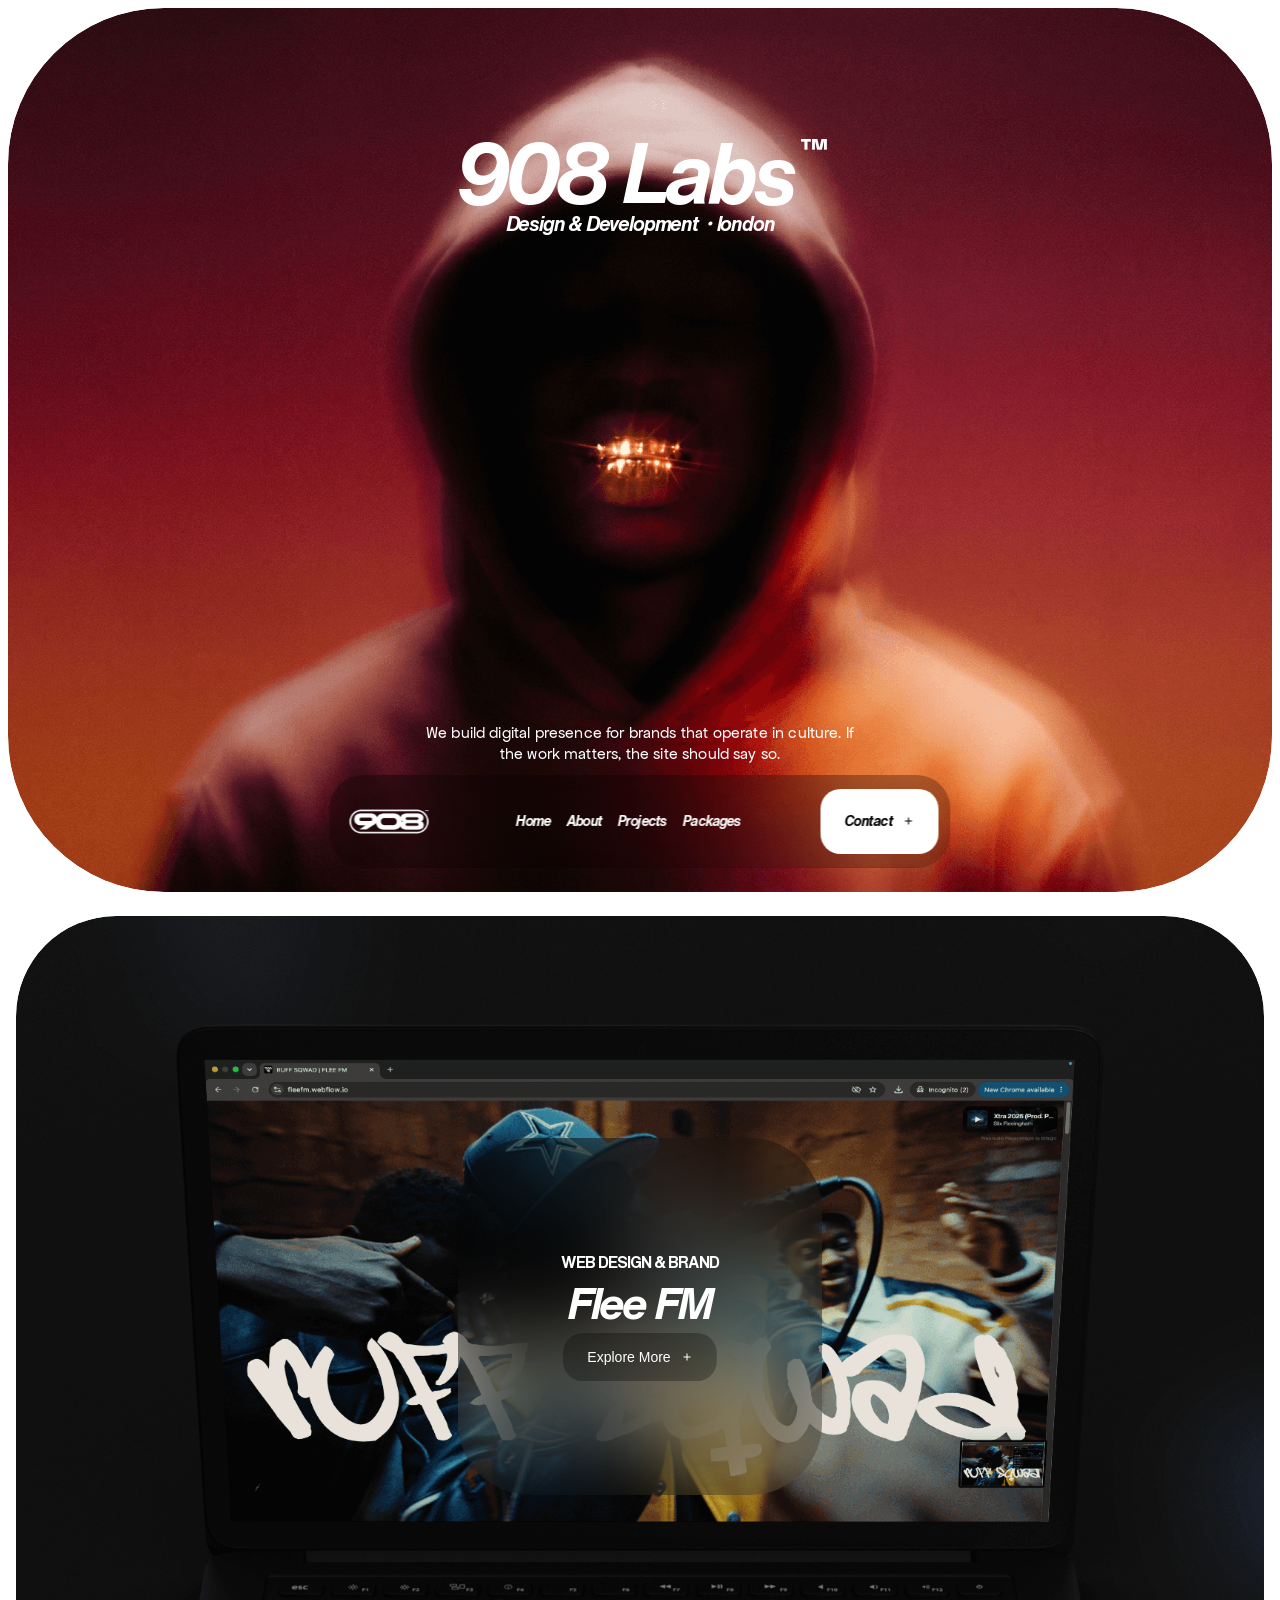
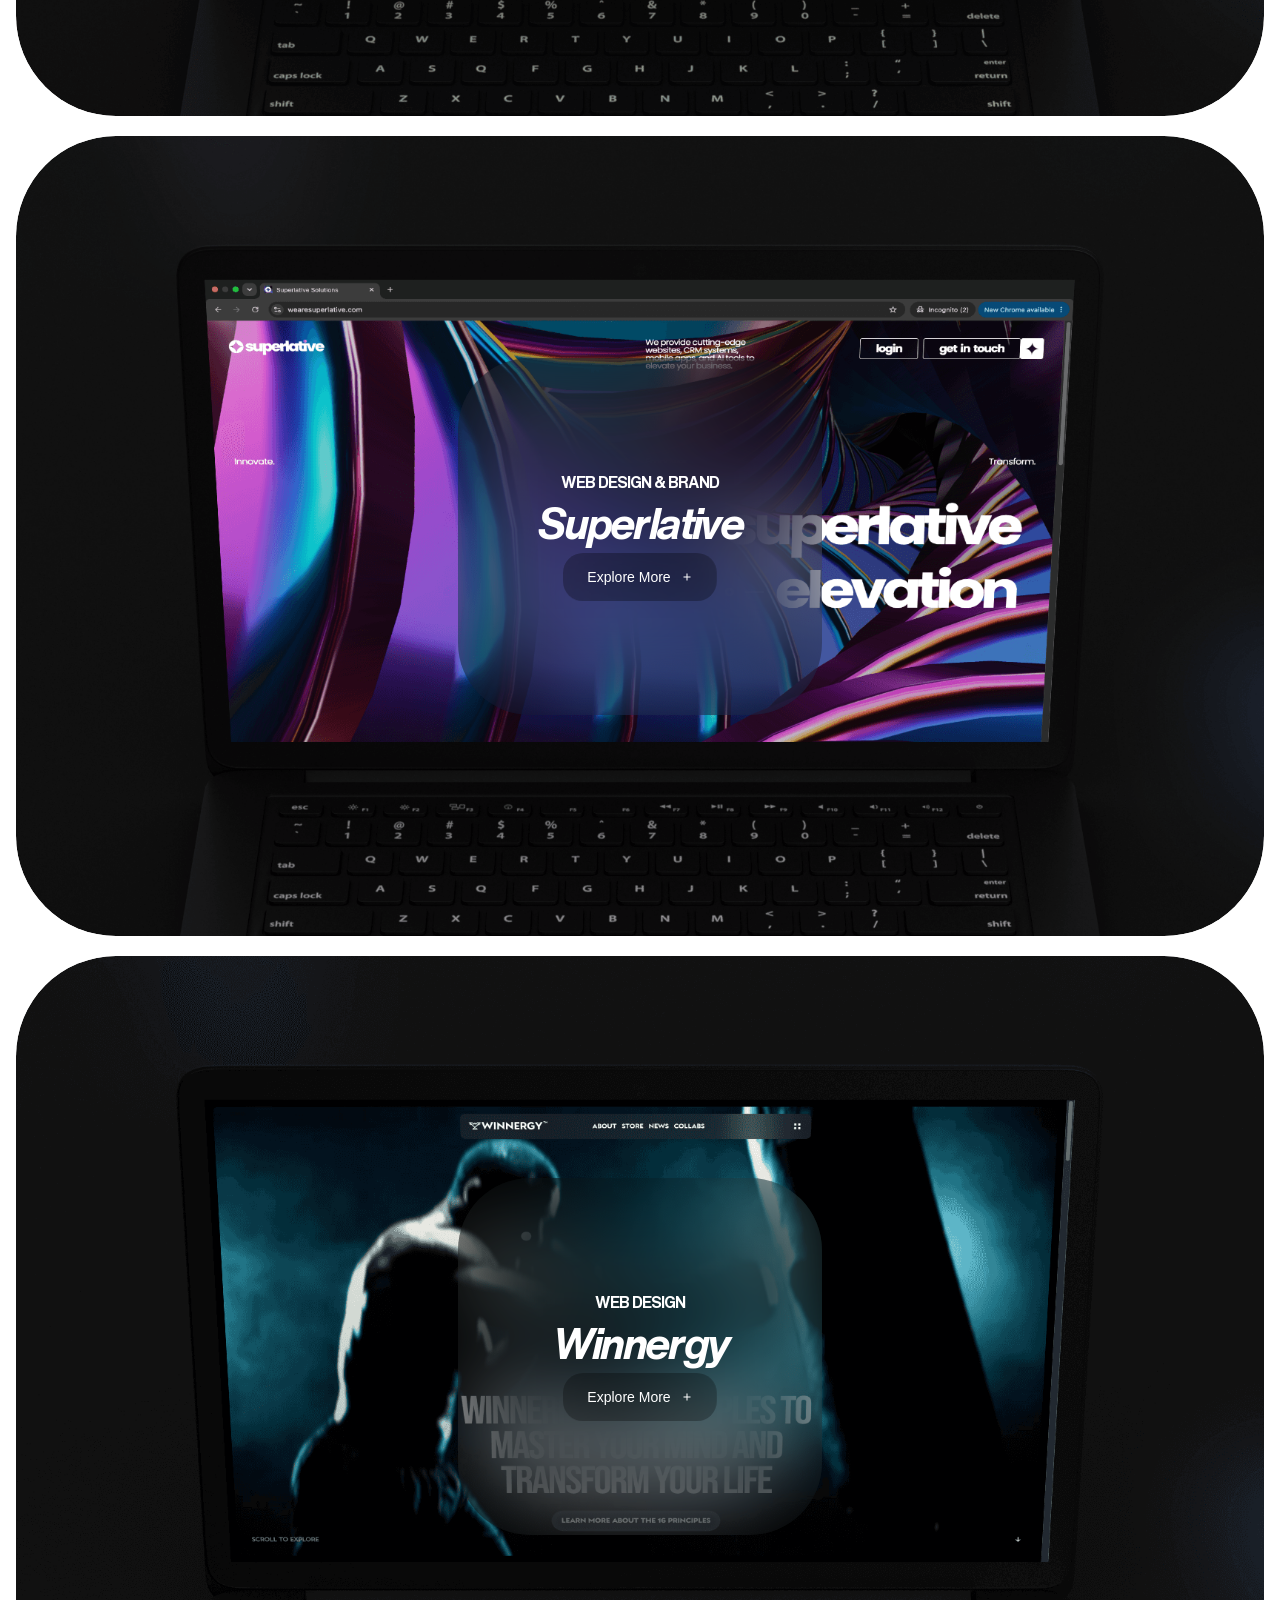
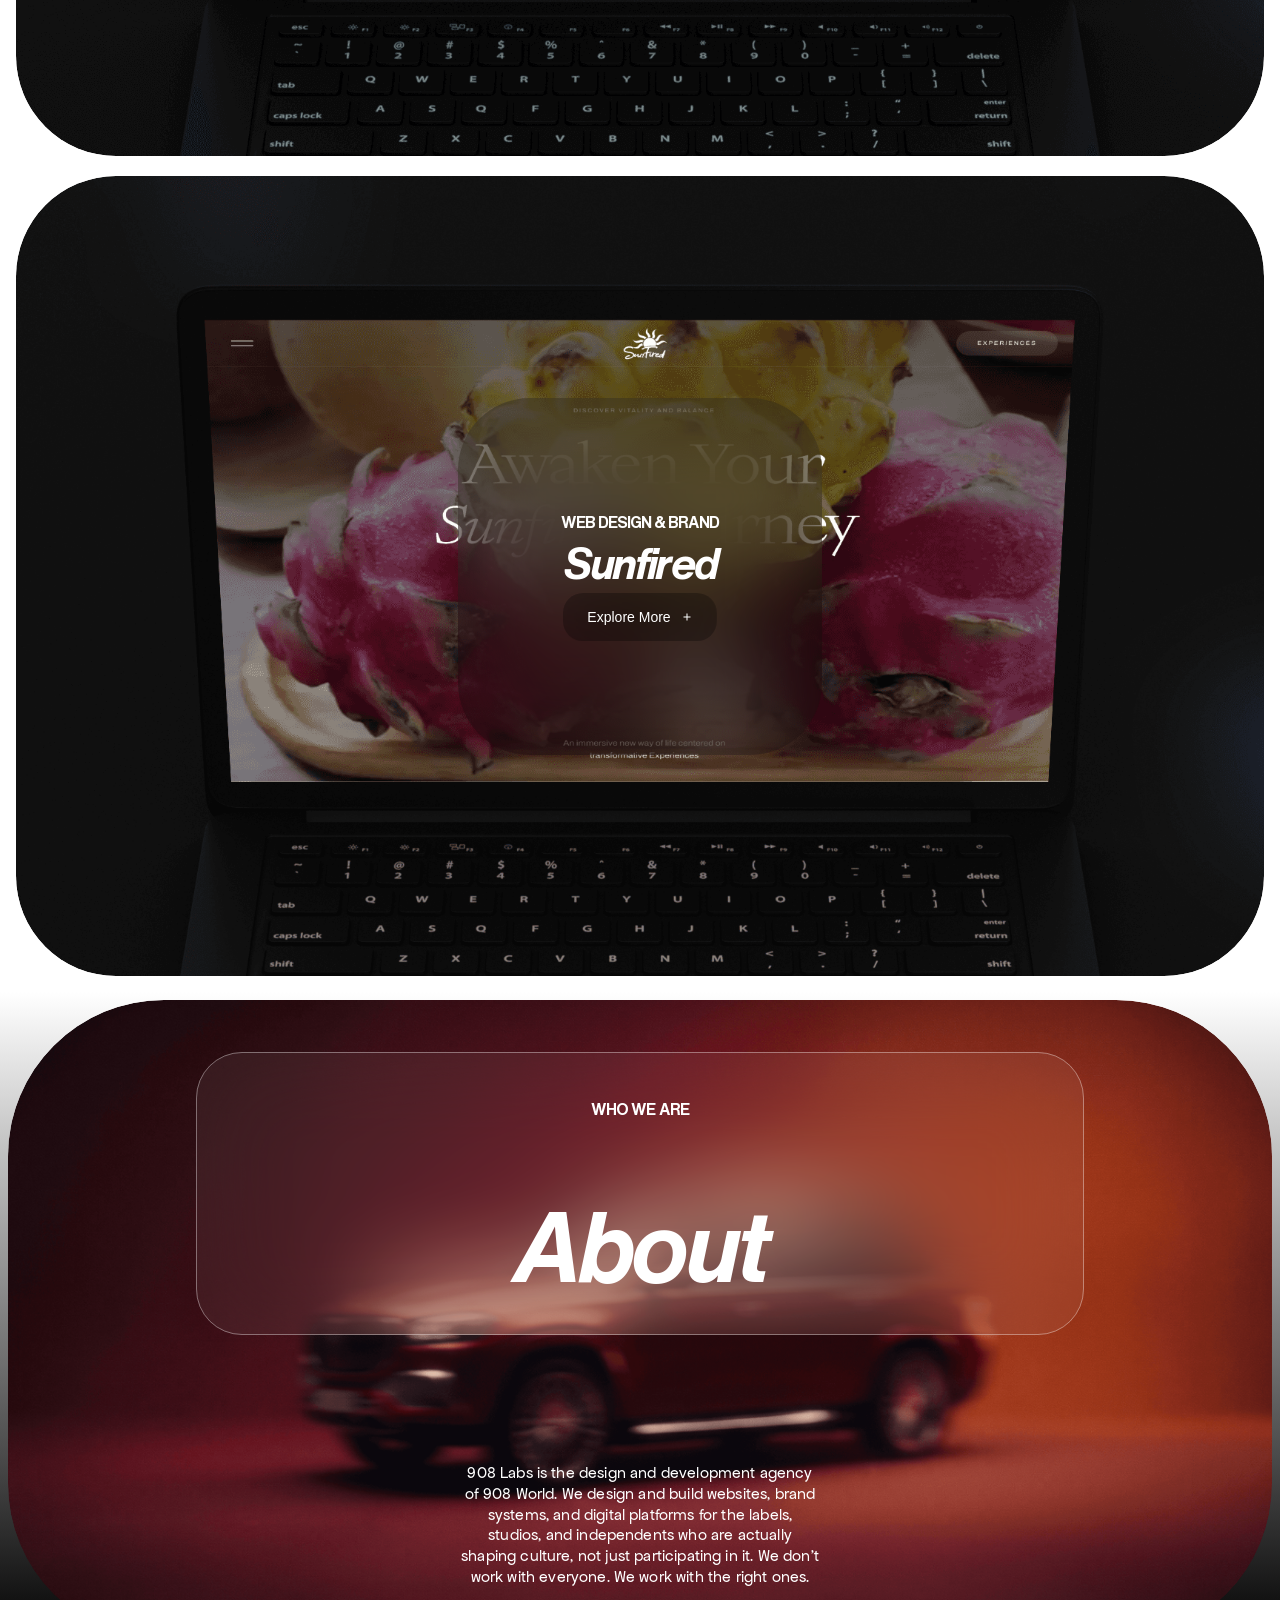
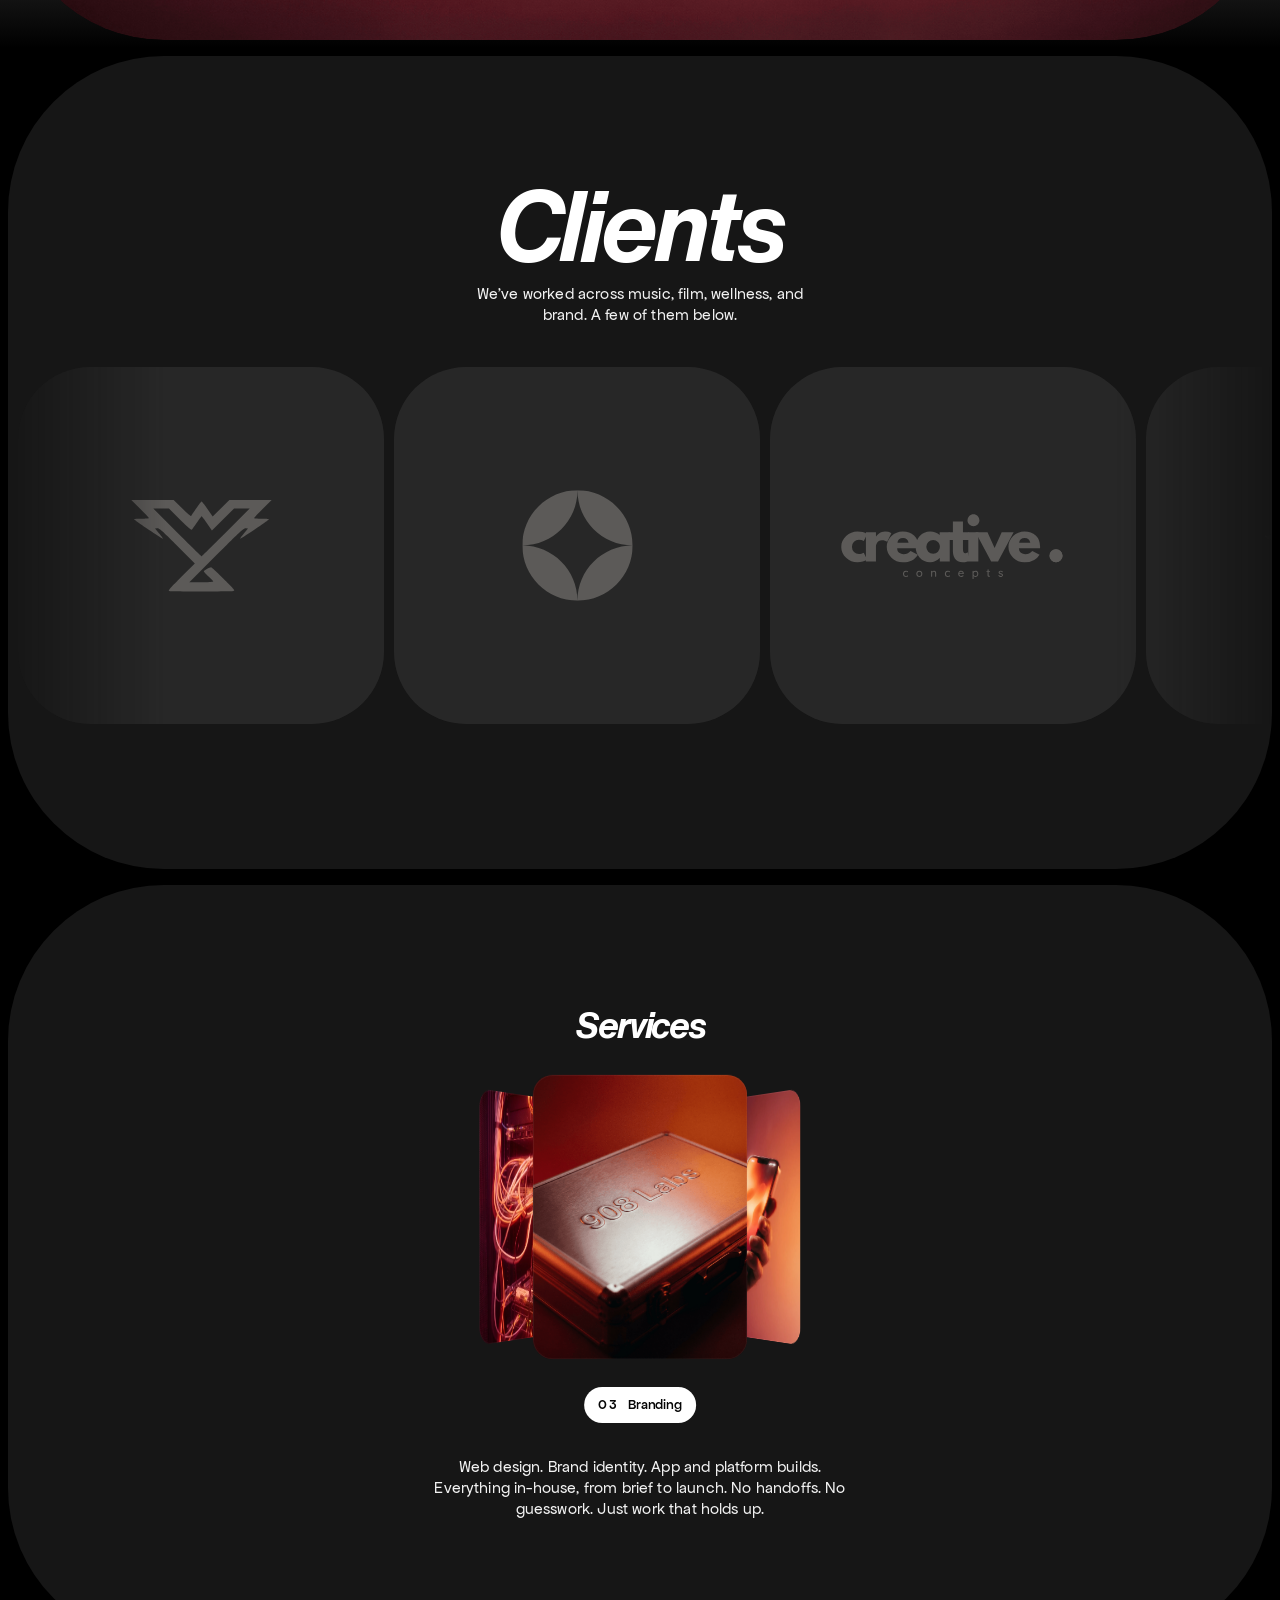
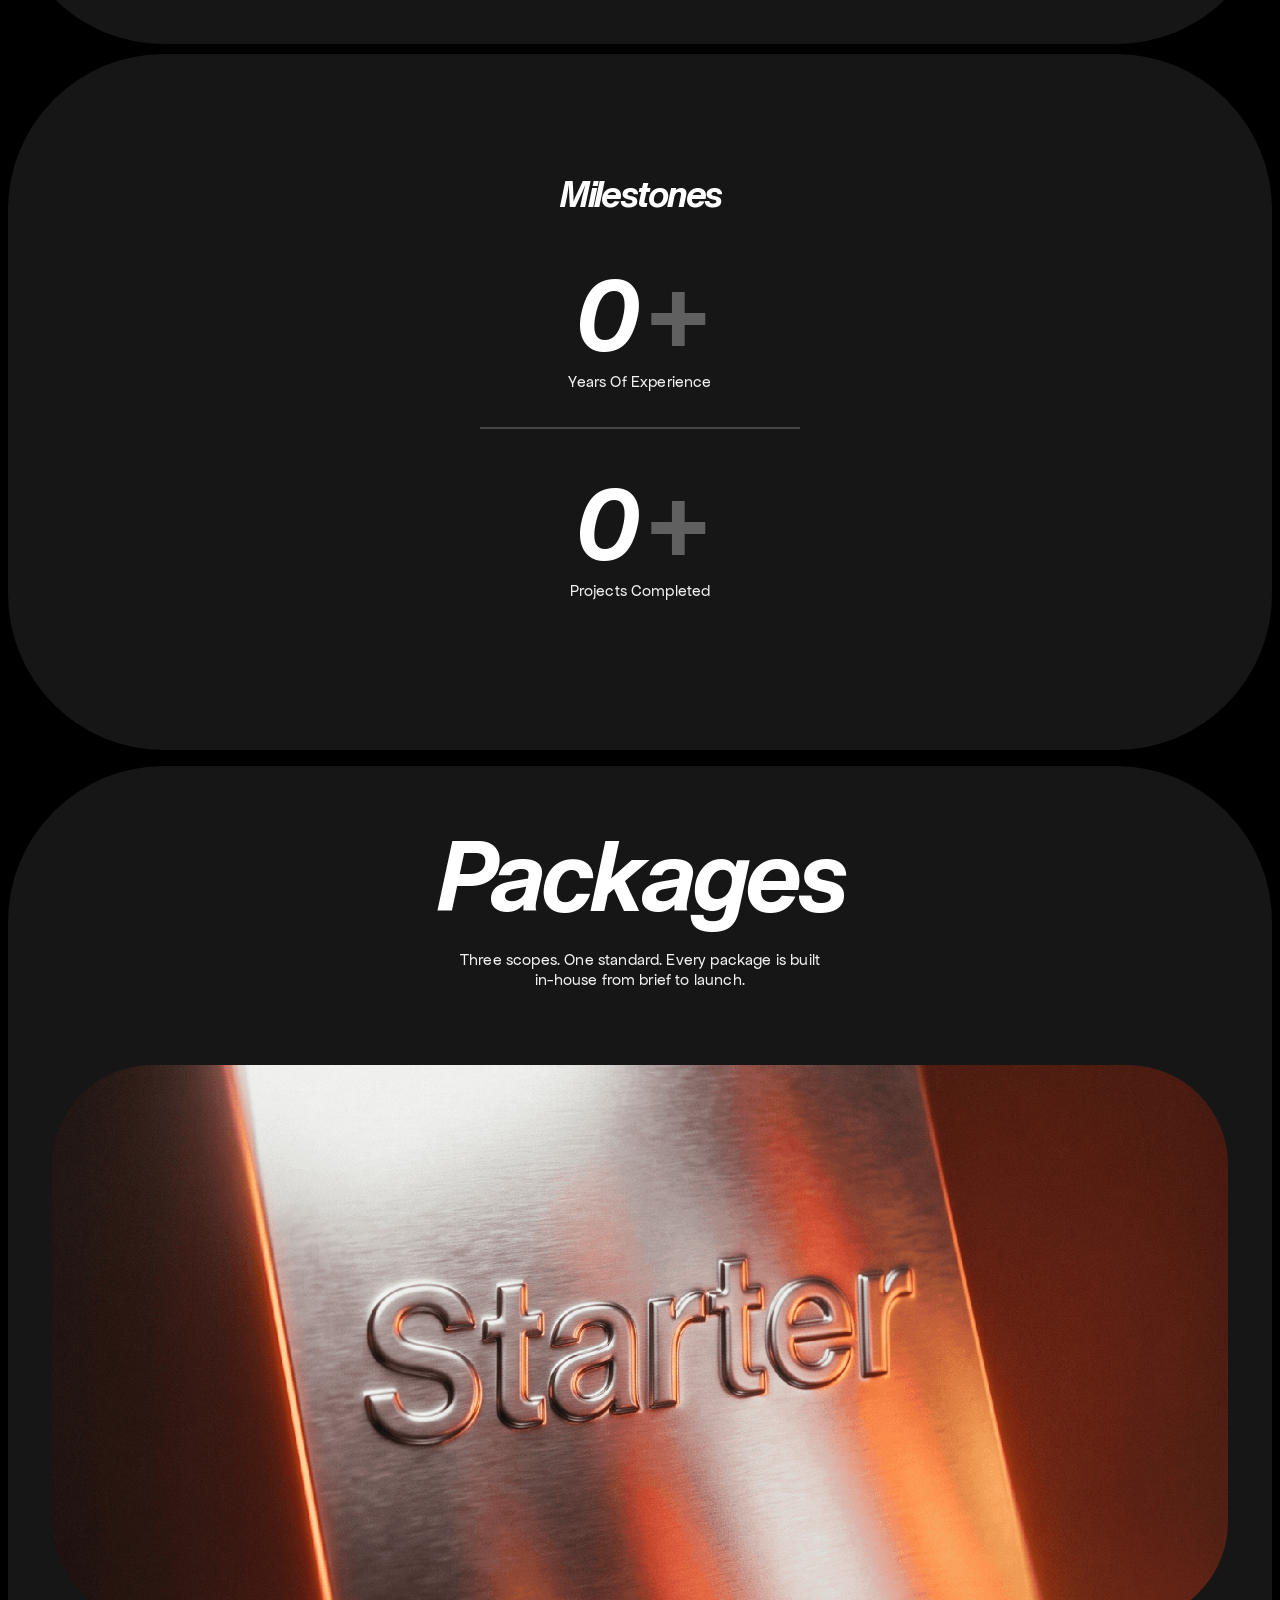
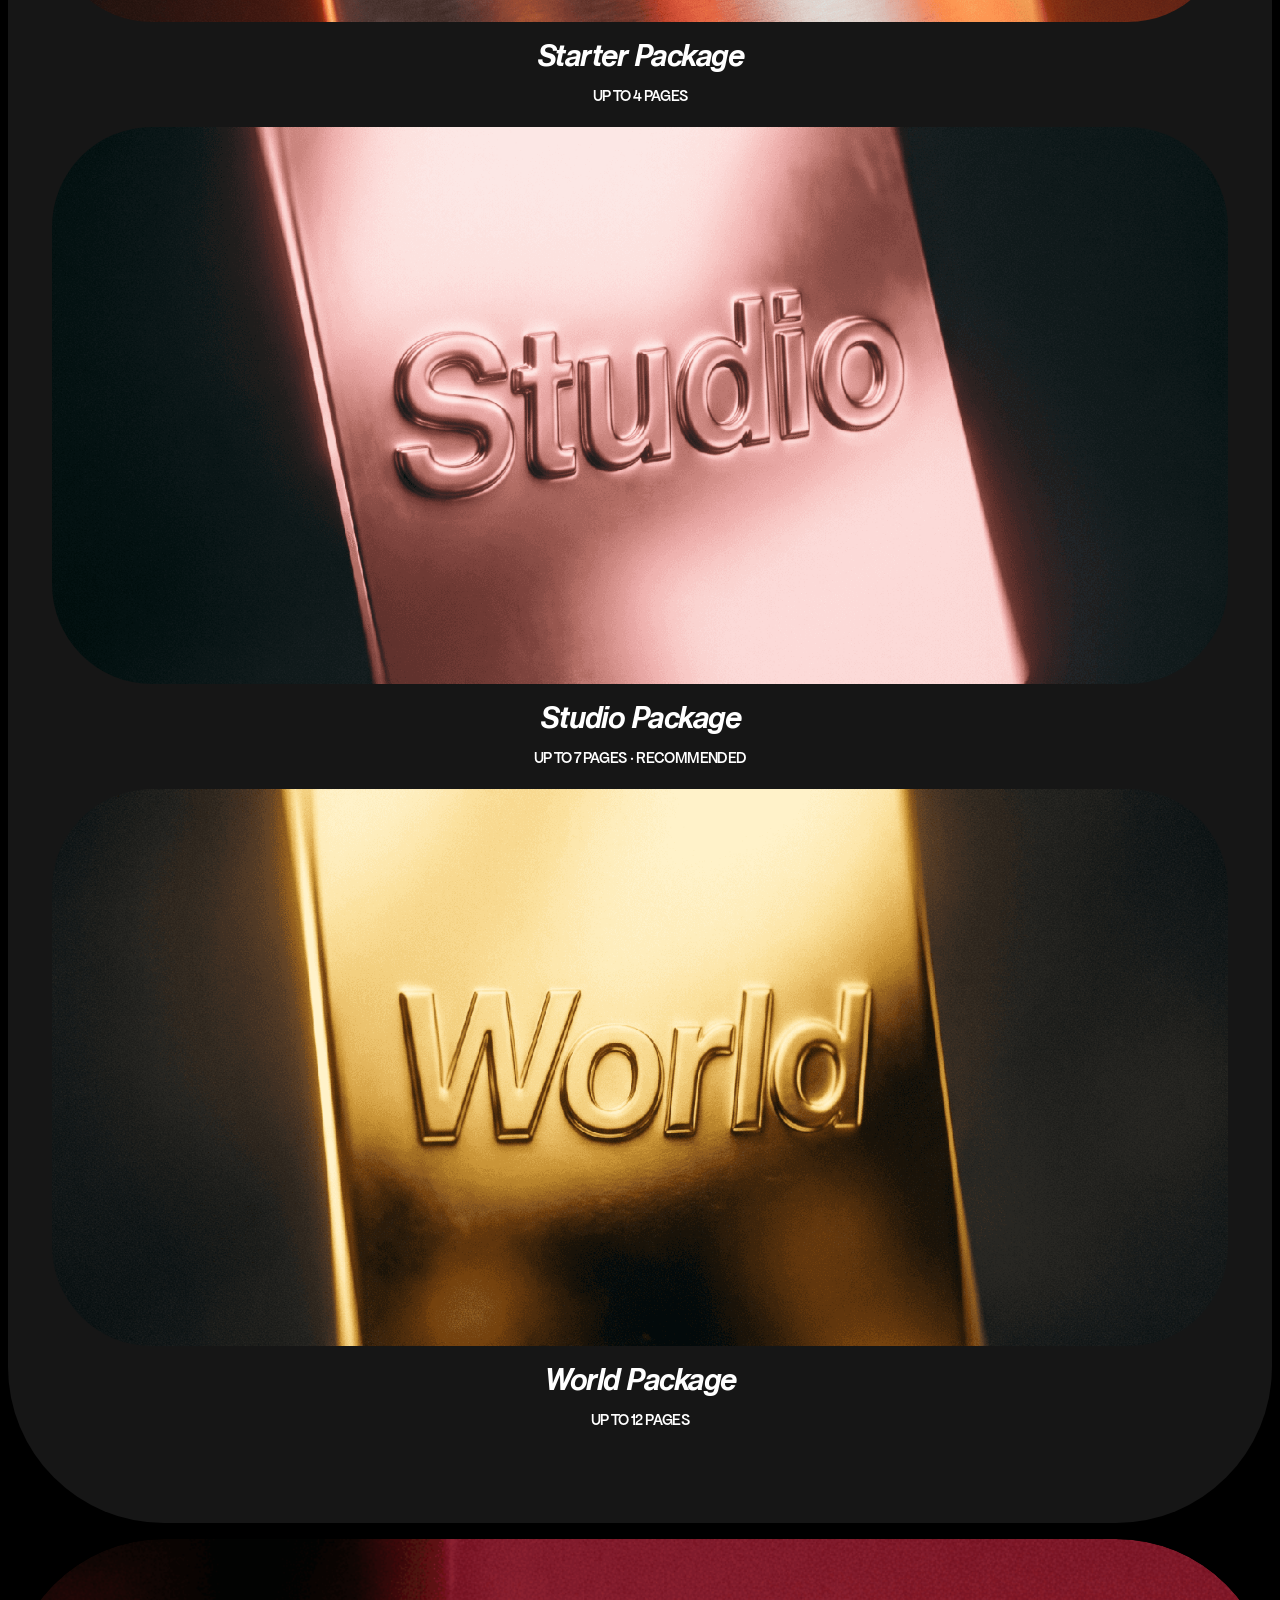
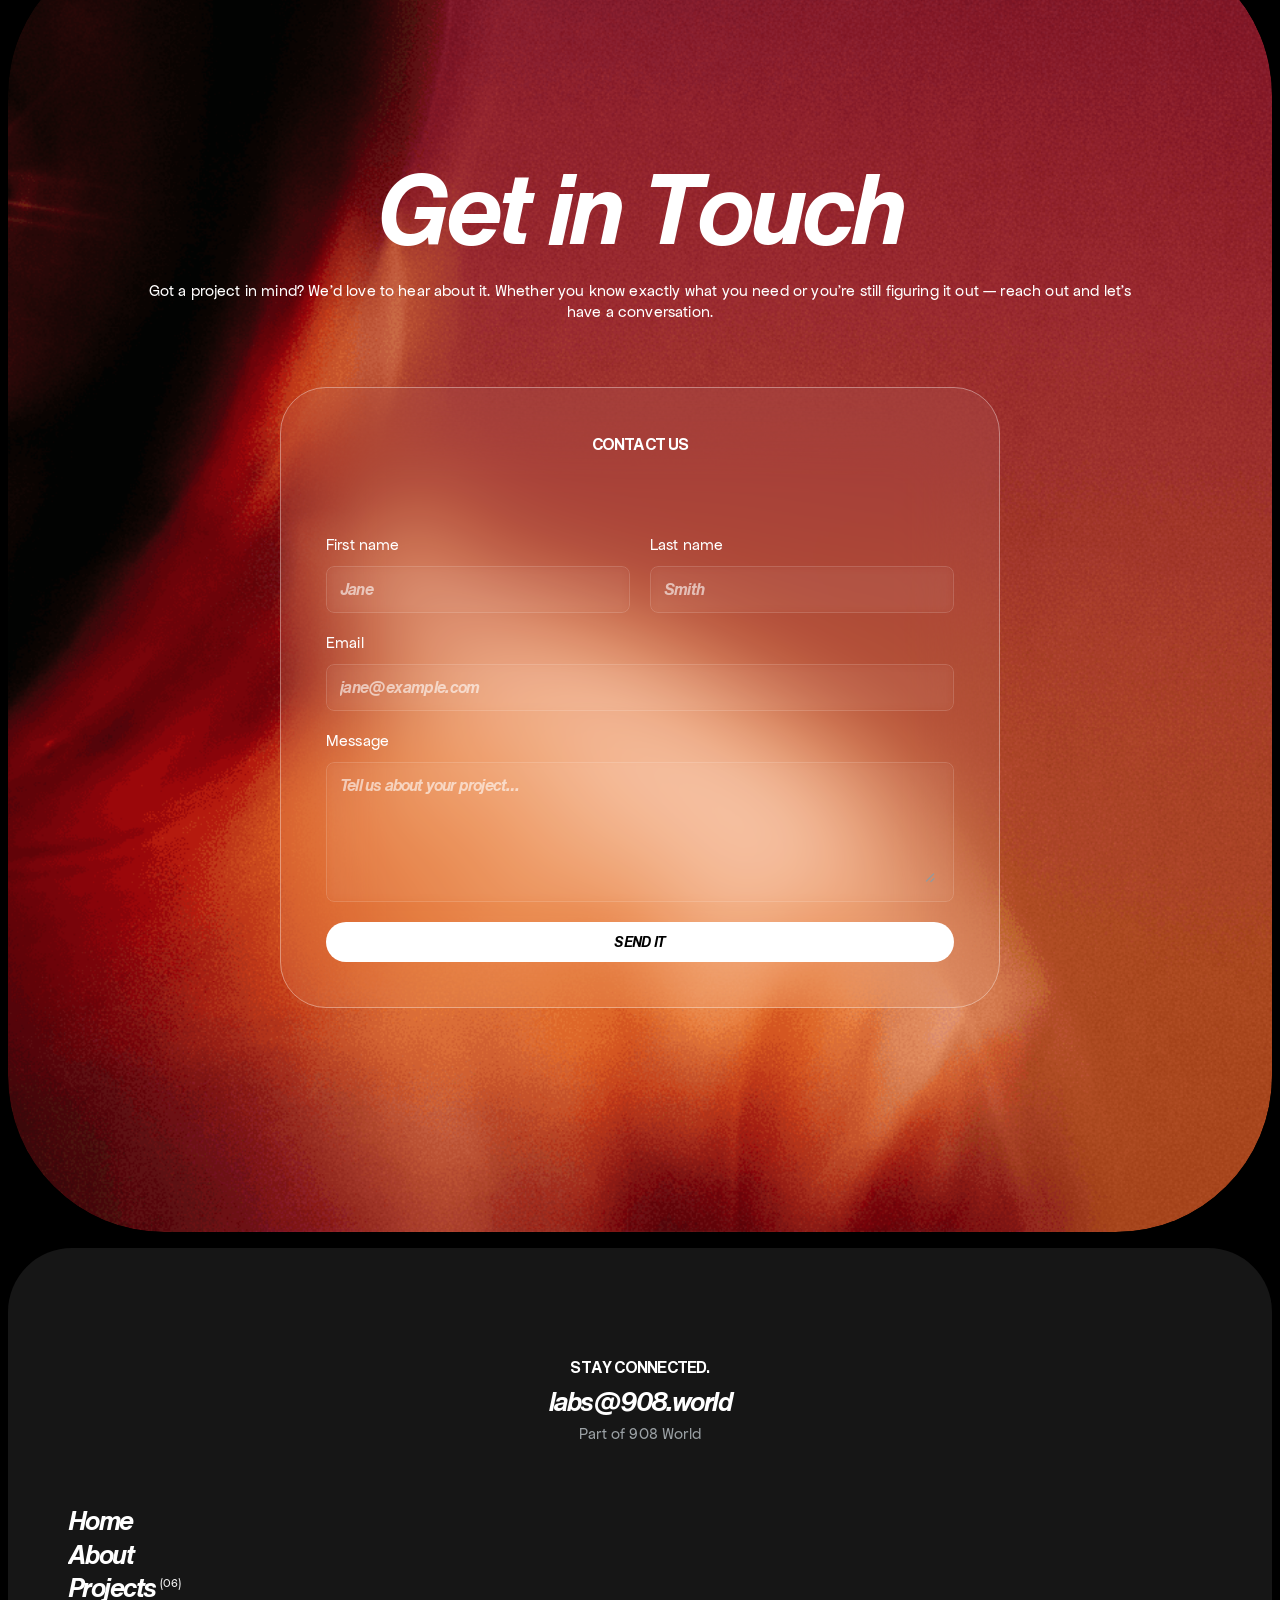
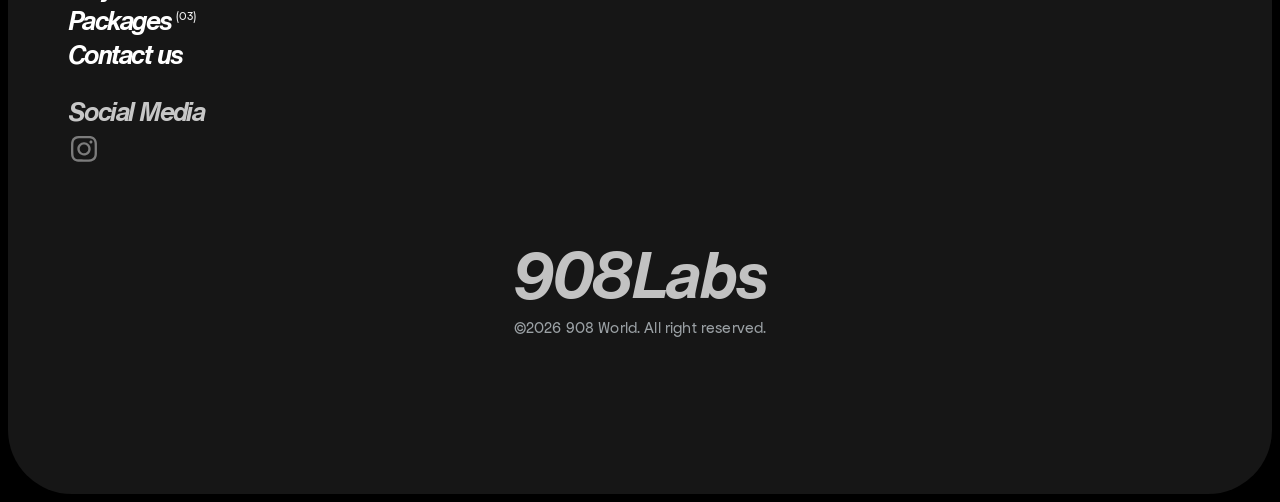
==== commit 9f0f8160: "Design & development agency wording; package forms tagged by package Co-Authored-By: Claude Opus 5.5" ====
--- a/index.html
+++ b/index.html
@@ -3,20 +3,20 @@
 <head>
 	<meta charset="utf-8">
 	<meta name="viewport" content="width=device-width">
-	<title>908 Labs™ | Web Design Studio</title>
-    <meta name="description" content="908 Labs is a London-based creative agency building websites, brand systems, and digital platforms for music, film, fashion, and events brands. Part of 908 World.">
+	<title>908 Labs™ | Design &amp; Development Agency</title>
+    <meta name="description" content="908 Labs is a London-based design and development agency building websites, brand systems, and digital platforms for music, film, fashion, and events brands. Part of 908 World.">
     <link href="/assets/img/4qBslxFFQMsQTsCELNN4s0qQw.png" rel="icon" media="(prefers-color-scheme: light)">
     <link href="/assets/img/K0LWANqoiIkGkUovoNLPH6iWL18.png" rel="icon" media="(prefers-color-scheme: dark)">
     <link rel="apple-touch-icon" href="/assets/img/tw0n4bMhMOSQbUp4PCfcui28AsQ.png">
     <!-- Open Graph -->
     <meta property="og:type" content="website">
-    <meta property="og:title" content="908 Labs™ | Web Design Studio">
-    <meta property="og:description" content="908 Labs is a London-based creative agency building websites, brand systems, and digital platforms for music, film, fashion, and events brands. Part of 908 World.">
+    <meta property="og:title" content="908 Labs™ | Design &amp; Development Agency">
+    <meta property="og:description" content="908 Labs is a London-based design and development agency building websites, brand systems, and digital platforms for music, film, fashion, and events brands. Part of 908 World.">
     <meta property="og:image" content="https://labs.908.world/assets/img/BlJSiJP9ZKjgPrQmnvKG0MaOQQ.png">
     <!-- X -->
     <meta name="twitter:card" content="summary_large_image">
-    <meta name="twitter:title" content="908 Labs™ | Web Design Studio">
-    <meta name="twitter:description" content="908 Labs is a London-based creative agency building websites, brand systems, and digital platforms for music, film, fashion, and events brands. Part of 908 World.">
+    <meta name="twitter:title" content="908 Labs™ | Design &amp; Development Agency">
+    <meta name="twitter:description" content="908 Labs is a London-based design and development agency building websites, brand systems, and digital platforms for music, film, fashion, and events brands. Part of 908 World.">
     <meta name="twitter:image" content="https://labs.908.world/assets/img/BlJSiJP9ZKjgPrQmnvKG0MaOQQ.png">
 	
 	
@@ -41,7 +41,7 @@
     
     
 	
-	<div id="main" data-framer-generated-page><link rel="stylesheet" href="/css/framer-3ef50acdf2.css"><div class="framer-U6x1b framer-lkefcw" data-layout-template="true" style="min-height:100vh;width:auto"><link rel="stylesheet" href="/css/framer-f173b4791c.css"><div data-framer-root class="framer-wW2jj framer-pZfsO framer-J845l framer-2PrCU framer-72rtr7" style="min-height:100vh;width:auto;display:contents"><div class="framer-1saqg9t-container"><div class="ssr-variant hidden-f2v5jq hidden-1v3h6ti"><section class="framer-SZunD framer-LWjwO framer-J845l framer-15u0m3i framer-v-1t9c97s" data-framer-name="Desktop-light" style="background-color:var(--token-b9a38ae6-6808-421e-8c6e-e2c5bc817a9d, rgb(255, 255, 255));height:100%;max-height:100%;max-width:100%;width:100%"><div class="framer-ufxx0n" data-framer-name="Container" style="border-bottom-left-radius:156px;border-bottom-right-radius:156px;border-top-left-radius:156px;border-top-right-radius:156px"><div style="position:absolute;border-radius:inherit;corner-shape:inherit;top:0;right:0;bottom:0;left:0" data-framer-background-image-wrapper="true"><img decoding="async" width="2752" height="1536" sizes="(min-width: 1440px) calc(min(100vw, 1920px) - 16px), (min-width: 810px) and (max-width: 1439.98px) calc(min(100vw, 1920px) - 16px), (max-width: 809.98px) calc(min(100vw, 1920px) - 16px)" srcset="/assets/img/zbf56AgyouIOpaYA0xQ6LfelLJ0-512.png 512w,/assets/img/zbf56AgyouIOpaYA0xQ6LfelLJ0-1024.png 1024w,/assets/img/zbf56AgyouIOpaYA0xQ6LfelLJ0-2048.png 2048w,/assets/img/zbf56AgyouIOpaYA0xQ6LfelLJ0.png 2752w" src="/assets/img/zbf56AgyouIOpaYA0xQ6LfelLJ0.png" alt="Maverick" style="display:block;width:100%;height:100%;border-radius:inherit;corner-shape:inherit;object-position:center;object-fit:cover"></div><div class="framer-1xz8szg" data-framer-name="Text"><div class="framer-yrjw1s" data-framer-name="stack"><div class="framer-1g3pbr0" data-framer-name="Title Lockup"><div class="framer-yy7ywp" data-framer-component-type="RichTextContainer" style="--extracted-gdpscs:var(--token-b9a38ae6-6808-421e-8c6e-e2c5bc817a9d, rgb(255, 255, 255));--framer-link-text-color:rgb(0, 153, 255);--framer-link-text-decoration:underline;transform:none"><h1 dir="auto" class="framer-text" style="--font-selector:Q1VTVE9NVjI7SGVsdmV0aWNhIE5vdyBUZXh0ICBCb2xkIEl0YWxpYw==;--framer-font-family:&quot;Helvetica Now Text  Bold Italic&quot;, &quot;Helvetica Now Text  Bold Italic Placeholder&quot;, sans-serif;--framer-font-open-type-features:'blwf' on, 'cv09' on, 'cv03' on, 'cv04' on, 'cv11' on;--framer-font-size:98px;--framer-font-style:italic;--framer-font-weight:700;--framer-letter-spacing:-0.06em;--framer-line-height:0.9em;--framer-text-alignment:left;--framer-text-color:var(--extracted-gdpscs, var(--token-b9a38ae6-6808-421e-8c6e-e2c5bc817a9d, rgb(255, 255, 255)));--framer-text-transform:inherit" data-fx="chars">908 Labs</h1></div><div class="framer-r65303" data-framer-component-type="RichTextContainer" style="--extracted-gdpscs:var(--token-b9a38ae6-6808-421e-8c6e-e2c5bc817a9d, rgb(255, 255, 255));--framer-link-text-color:rgb(0, 153, 255);--framer-link-text-decoration:underline;transform:none"><h1 dir="auto" class="framer-text" style="--font-selector:Q1VTVE9NVjI7SGVsdmV0aWNhIE5vdyBUZXh0ICBCb2xkIEl0YWxpYw==;--framer-font-family:&quot;Helvetica Now Text  Bold Italic&quot;, &quot;Helvetica Now Text  Bold Italic Placeholder&quot;, sans-serif;--framer-font-open-type-features:'blwf' on, 'cv09' on, 'cv03' on, 'cv04' on, 'cv11' on;--framer-font-size:32px;--framer-font-style:italic;--framer-font-weight:700;--framer-letter-spacing:-0.06em;--framer-line-height:1em;--framer-text-color:var(--extracted-gdpscs, var(--token-b9a38ae6-6808-421e-8c6e-e2c5bc817a9d, rgb(255, 255, 255)));--framer-text-transform:inherit" data-fx="chars">™</h1></div></div><div class="framer-14taep6" data-framer-component-type="RichTextContainer" style="--extracted-1lwpl3i:var(--token-b9a38ae6-6808-421e-8c6e-e2c5bc817a9d, rgb(255, 255, 255));--framer-link-text-color:rgb(0, 153, 255);--framer-link-text-decoration:underline;transform:none"><h5 class="framer-text framer-styles-preset-g92w1w" data-styles-preset="V6_H8eRx1" dir="auto" style="--framer-text-alignment:start;--framer-text-color:var(--extracted-1lwpl3i, var(--token-b9a38ae6-6808-421e-8c6e-e2c5bc817a9d, rgb(255, 255, 255)))" data-fx="chars" data-fx-unset="2">Web Design Studio・london</h5></div></div><div class="framer-1nshnt0" data-framer-name="About Maverick"><div class="framer-12dmf8y" data-framer-component-type="RichTextContainer" style="--extracted-r6o4lv:var(--token-b9a38ae6-6808-421e-8c6e-e2c5bc817a9d, rgb(255, 255, 255));--framer-link-text-color:rgb(0, 153, 255);--framer-link-text-decoration:underline;transform:none"><p class="framer-text framer-styles-preset-d8lgz7" data-styles-preset="R1K60oWJQ" dir="auto" style="--framer-text-alignment:start;--framer-text-color:var(--extracted-r6o4lv, var(--token-b9a38ae6-6808-421e-8c6e-e2c5bc817a9d, rgb(255, 255, 255)))">We build digital presence for brands that operate in culture. If the work matters, the site should say so.</p></div></div></div><div class="framer-1xjpnxp-container"><div data-us-dpi="1" data-us-scale="1" data-us-fps="60" style="width:100%;height:100%"></div></div></div></section></div><div class="ssr-variant hidden-1v3h6ti hidden-72rtr7"><section class="framer-SZunD framer-LWjwO framer-J845l framer-15u0m3i framer-v-uks2qu" data-framer-name="Tablet-Light" style="background-color:var(--token-b9a38ae6-6808-421e-8c6e-e2c5bc817a9d, rgb(255, 255, 255));height:100%;max-height:100%;max-width:100%;width:100%"><div class="framer-ufxx0n" data-framer-name="Container" style="border-bottom-left-radius:156px;border-bottom-right-radius:156px;border-top-left-radius:156px;border-top-right-radius:156px"><div style="position:absolute;border-radius:inherit;corner-shape:inherit;top:0;right:0;bottom:0;left:0" data-framer-background-image-wrapper="true"><img decoding="async" width="2752" height="1536" sizes="(min-width: 1440px) calc(min(100vw, 1920px) - 16px), (min-width: 810px) and (max-width: 1439.98px) calc(min(100vw, 1920px) - 16px), (max-width: 809.98px) calc(min(100vw, 1920px) - 16px)" srcset="/assets/img/zbf56AgyouIOpaYA0xQ6LfelLJ0-512.png 512w,/assets/img/zbf56AgyouIOpaYA0xQ6LfelLJ0-1024.png 1024w,/assets/img/zbf56AgyouIOpaYA0xQ6LfelLJ0-2048.png 2048w,/assets/img/zbf56AgyouIOpaYA0xQ6LfelLJ0.png 2752w" src="/assets/img/zbf56AgyouIOpaYA0xQ6LfelLJ0.png" alt="Maverick" style="display:block;width:100%;height:100%;border-radius:inherit;corner-shape:inherit;object-position:center;object-fit:cover"></div><div class="framer-1xz8szg" data-framer-name="Text"><div class="framer-yrjw1s" data-framer-name="stack"><div class="framer-1g3pbr0" data-framer-name="Title Lockup"><div class="framer-yy7ywp" data-framer-component-type="RichTextContainer" style="--extracted-gdpscs:var(--token-b9a38ae6-6808-421e-8c6e-e2c5bc817a9d, rgb(255, 255, 255));--framer-link-text-color:rgb(0, 153, 255);--framer-link-text-decoration:underline;transform:none"><h1 dir="auto" class="framer-text" style="--font-selector:Q1VTVE9NVjI7SGVsdmV0aWNhIE5vdyBUZXh0ICBCb2xkIEl0YWxpYw==;--framer-font-family:&quot;Helvetica Now Text  Bold Italic&quot;, &quot;Helvetica Now Text  Bold Italic Placeholder&quot;, sans-serif;--framer-font-open-type-features:'blwf' on, 'cv09' on, 'cv03' on, 'cv04' on, 'cv11' on;--framer-font-size:84px;--framer-font-style:italic;--framer-font-weight:700;--framer-letter-spacing:-0.06em;--framer-line-height:0.9em;--framer-text-alignment:center;--framer-text-color:var(--extracted-gdpscs, var(--token-b9a38ae6-6808-421e-8c6e-e2c5bc817a9d, rgb(255, 255, 255)));--framer-text-transform:inherit" data-fx="chars">908 Labs</h1></div><div class="framer-r65303" data-framer-component-type="RichTextContainer" style="--extracted-gdpscs:var(--token-b9a38ae6-6808-421e-8c6e-e2c5bc817a9d, rgb(255, 255, 255));--framer-link-text-color:rgb(0, 153, 255);--framer-link-text-decoration:underline;transform:none"><h1 dir="auto" class="framer-text" style="--font-selector:Q1VTVE9NVjI7SGVsdmV0aWNhIE5vdyBUZXh0ICBCb2xkIEl0YWxpYw==;--framer-font-family:&quot;Helvetica Now Text  Bold Italic&quot;, &quot;Helvetica Now Text  Bold Italic Placeholder&quot;, sans-serif;--framer-font-open-type-features:'blwf' on, 'cv09' on, 'cv03' on, 'cv04' on, 'cv11' on;--framer-font-size:28px;--framer-font-style:italic;--framer-font-weight:700;--framer-letter-spacing:-0.06em;--framer-line-height:1em;--framer-text-alignment:center;--framer-text-color:var(--extracted-gdpscs, var(--token-b9a38ae6-6808-421e-8c6e-e2c5bc817a9d, rgb(255, 255, 255)));--framer-text-transform:inherit" data-fx="chars">™</h1></div></div><div class="framer-14taep6" data-framer-component-type="RichTextContainer" style="--extracted-1lwpl3i:rgb(255, 255, 255);--framer-link-text-color:rgb(0, 153, 255);--framer-link-text-decoration:underline;transform:none"><h5 class="framer-text framer-styles-preset-g92w1w" data-styles-preset="V6_H8eRx1" dir="auto" style="--framer-text-alignment:center;--framer-text-color:var(--extracted-1lwpl3i, rgb(255, 255, 255))" data-fx="chars" data-fx-unset="2">Web Design Studio・london</h5></div></div><div class="framer-1nshnt0" data-framer-name="About Maverick"><div class="framer-12dmf8y" data-framer-component-type="RichTextContainer" style="--extracted-r6o4lv:var(--token-b9a38ae6-6808-421e-8c6e-e2c5bc817a9d, rgb(255, 255, 255));--framer-link-text-color:rgb(0, 153, 255);--framer-link-text-decoration:underline;transform:none"><p class="framer-text framer-styles-preset-d8lgz7" data-styles-preset="R1K60oWJQ" dir="auto" style="--framer-text-alignment:center;--framer-text-color:var(--extracted-r6o4lv, var(--token-b9a38ae6-6808-421e-8c6e-e2c5bc817a9d, rgb(255, 255, 255)))">We build digital presence for brands that operate in culture. If the work matters, the site should say so.</p></div></div></div><div class="framer-1xjpnxp-container"><div data-us-dpi="1" data-us-scale="1" data-us-fps="60" style="width:100%;height:100%"></div></div></div></section></div><div class="ssr-variant hidden-f2v5jq hidden-72rtr7"><section class="framer-SZunD framer-LWjwO framer-J845l framer-15u0m3i framer-v-1gtykls" data-framer-name="Phone-light" style="background-color:var(--token-b9a38ae6-6808-421e-8c6e-e2c5bc817a9d, rgb(255, 255, 255));height:100%;max-height:100%;max-width:100%;width:100%"><div class="framer-ufxx0n" data-framer-name="Container" style="border-bottom-left-radius:106px;border-bottom-right-radius:106px;border-top-left-radius:106px;border-top-right-radius:106px"><div style="position:absolute;border-radius:inherit;corner-shape:inherit;top:0;right:0;bottom:0;left:0" data-framer-background-image-wrapper="true"><img decoding="async" width="2752" height="1536" sizes="(min-width: 1440px) calc(min(100vw, 1920px) - 16px), (min-width: 810px) and (max-width: 1439.98px) calc(min(100vw, 1920px) - 16px), (max-width: 809.98px) calc(min(100vw, 1920px) - 16px)" srcset="/assets/img/zbf56AgyouIOpaYA0xQ6LfelLJ0-512.png 512w,/assets/img/zbf56AgyouIOpaYA0xQ6LfelLJ0-1024.png 1024w,/assets/img/zbf56AgyouIOpaYA0xQ6LfelLJ0-2048.png 2048w,/assets/img/zbf56AgyouIOpaYA0xQ6LfelLJ0.png 2752w" src="/assets/img/zbf56AgyouIOpaYA0xQ6LfelLJ0.png" alt="Maverick" style="display:block;width:100%;height:100%;border-radius:inherit;corner-shape:inherit;object-position:center;object-fit:cover"></div><div class="framer-1xz8szg" data-framer-name="Text"><div class="framer-yrjw1s" data-framer-name="stack"><div class="framer-1g3pbr0" data-framer-name="Title Lockup"><div class="framer-yy7ywp" data-framer-component-type="RichTextContainer" style="--extracted-gdpscs:var(--token-b9a38ae6-6808-421e-8c6e-e2c5bc817a9d, rgb(255, 255, 255));--framer-link-text-color:rgb(0, 153, 255);--framer-link-text-decoration:underline;transform:none"><h1 dir="auto" class="framer-text" style="--font-selector:Q1VTVE9NVjI7SGVsdmV0aWNhIE5vdyBUZXh0ICBCb2xkIEl0YWxpYw==;--framer-font-family:&quot;Helvetica Now Text  Bold Italic&quot;, &quot;Helvetica Now Text  Bold Italic Placeholder&quot;, sans-serif;--framer-font-open-type-features:'blwf' on, 'cv09' on, 'cv03' on, 'cv04' on, 'cv11' on;--framer-font-size:50px;--framer-font-style:italic;--framer-font-weight:700;--framer-letter-spacing:-0.06em;--framer-line-height:0.9em;--framer-text-alignment:center;--framer-text-color:var(--extracted-gdpscs, var(--token-b9a38ae6-6808-421e-8c6e-e2c5bc817a9d, rgb(255, 255, 255)));--framer-text-transform:inherit" data-fx="chars">908 Labs</h1></div><div class="framer-r65303" data-framer-component-type="RichTextContainer" style="--extracted-gdpscs:var(--token-b9a38ae6-6808-421e-8c6e-e2c5bc817a9d, rgb(255, 255, 255));--framer-link-text-color:rgb(0, 153, 255);--framer-link-text-decoration:underline;transform:none"><h1 dir="auto" class="framer-text" style="--font-selector:Q1VTVE9NVjI7SGVsdmV0aWNhIE5vdyBUZXh0ICBCb2xkIEl0YWxpYw==;--framer-font-family:&quot;Helvetica Now Text  Bold Italic&quot;, &quot;Helvetica Now Text  Bold Italic Placeholder&quot;, sans-serif;--framer-font-open-type-features:'blwf' on, 'cv09' on, 'cv03' on, 'cv04' on, 'cv11' on;--framer-font-size:18px;--framer-font-style:italic;--framer-font-weight:700;--framer-letter-spacing:-0.06em;--framer-line-height:1em;--framer-text-alignment:center;--framer-text-color:var(--extracted-gdpscs, var(--token-b9a38ae6-6808-421e-8c6e-e2c5bc817a9d, rgb(255, 255, 255)));--framer-text-transform:inherit" data-fx="chars">™</h1></div></div><div class="framer-14taep6" data-framer-component-type="RichTextContainer" style="--extracted-1lwpl3i:var(--token-b9a38ae6-6808-421e-8c6e-e2c5bc817a9d, rgb(255, 255, 255));--framer-link-text-color:rgb(0, 153, 255);--framer-link-text-decoration:underline;transform:none"><h5 class="framer-text framer-styles-preset-g92w1w" data-styles-preset="V6_H8eRx1" dir="auto" style="--framer-text-alignment:center;--framer-text-color:var(--extracted-1lwpl3i, var(--token-b9a38ae6-6808-421e-8c6e-e2c5bc817a9d, rgb(255, 255, 255)))" data-fx="chars" data-fx-unset="2">Web Design Studio・london</h5></div></div><div class="framer-1nshnt0" data-framer-name="About Maverick"><div class="framer-12dmf8y" data-framer-component-type="RichTextContainer" style="--extracted-r6o4lv:var(--token-b9a38ae6-6808-421e-8c6e-e2c5bc817a9d, rgb(255, 255, 255));--framer-link-text-color:rgb(0, 153, 255);--framer-link-text-decoration:underline;transform:none"><p class="framer-text framer-styles-preset-d8lgz7" data-styles-preset="R1K60oWJQ" dir="auto" style="--framer-text-alignment:center;--framer-text-color:var(--extracted-r6o4lv, var(--token-b9a38ae6-6808-421e-8c6e-e2c5bc817a9d, rgb(255, 255, 255)))">We build digital presence for brands that operate in culture. If the work matters, the site should say so.</p></div></div></div><div class="framer-1xjpnxp-container"><div data-us-dpi="1" data-us-scale="1" data-us-fps="60" style="width:100%;height:100%"></div></div></div></section></div></div><section class="framer-10qo8yj" data-framer-name="Projects" id="contact-us"><div class="framer-1d0yn7p" data-framer-name="Collection"><div class="framer-1ii6lbg" data-framer-name="Project"><div class="ssr-variant hidden-f2v5jq hidden-1v3h6ti"><div class="framer-k6l5un-container" data-framer-name="Project Card" name="Project Card"><div data-hover-snap="framer-v-12sa55r-0" data-href="/projects/flee-fm" role="link" tabindex="0" name="Project Card" class="framer-FREOR framer-5z9hZ framer-12sa55r framer-v-12sa55r" data-framer-name="Variant 1" style="height:100%;width:100%;border-bottom-left-radius:100px;border-bottom-right-radius:100px;border-top-left-radius:100px;border-top-right-radius:100px"><div style="position:absolute;border-radius:inherit;corner-shape:inherit;top:0;right:0;bottom:0;left:0" data-framer-background-image-wrapper="true"><img decoding="async" width="1920" height="1080" sizes="(min-width: 1440px) max((min(100vw, 1920px) - 52px) / 2, 50px), (min-width: 810px) and (max-width: 1439.98px) max(min(100vw, 1920px) - 32px, 50px), (max-width: 809.98px) max(min(100vw, 1920px) - 32px, 50px)" srcset="/assets/img/SDhAZg5IhBW1cdnvtUjCFw4a4-512.png 512w,/assets/img/SDhAZg5IhBW1cdnvtUjCFw4a4-1024.png 1024w,/assets/img/SDhAZg5IhBW1cdnvtUjCFw4a4.png 1920w" src="/assets/img/SDhAZg5IhBW1cdnvtUjCFw4a4.png" alt="Beyond Time" style="display:block;width:100%;height:100%;border-radius:inherit;corner-shape:inherit;object-position:center;object-fit:cover"></div><div class="framer-1pdwzkg" style="backdrop-filter:blur(44px);background-color:rgba(0, 0, 0, 0.24);-webkit-backdrop-filter:blur(44px);border-bottom-left-radius:72px;border-bottom-right-radius:72px;border-top-left-radius:72px;border-top-right-radius:72px"><div class="framer-1l73ez7" data-framer-component-type="RichTextContainer" style="--extracted-1lwpl3i:var(--token-b9a38ae6-6808-421e-8c6e-e2c5bc817a9d, rgb(255, 255, 255));--framer-link-text-color:rgb(0, 153, 255);--framer-link-text-decoration:underline;transform:none"><h5 dir="auto" class="framer-text" style="--font-selector:Q1VTVE9NVjI7SGVsdmV0aWNhIE5vdyBUZXh0ICBCb2xk;--framer-font-family:&quot;Helvetica Now Text  Bold&quot;, &quot;Helvetica Now Text  Bold Placeholder&quot;, sans-serif;--framer-font-open-type-features:'blwf' on, 'cv09' on, 'cv03' on, 'cv04' on, 'cv11' on;--framer-font-weight:700;--framer-letter-spacing:-0.06em;--framer-line-height:1.4em;--framer-text-alignment:center;--framer-text-color:var(--extracted-1lwpl3i, var(--token-b9a38ae6-6808-421e-8c6e-e2c5bc817a9d, rgb(255, 255, 255)));--framer-text-transform:uppercase" data-fx="chars">Web Design &amp; Brand</h5></div><div class="framer-5oug7w" data-framer-component-type="RichTextContainer" style="--extracted-1of0zx5:var(--token-b9a38ae6-6808-421e-8c6e-e2c5bc817a9d, rgb(255, 255, 255));--framer-link-text-color:rgb(0, 153, 255);--framer-link-text-decoration:underline;transform:none"><h2 class="framer-text framer-styles-preset-1tp2un9" data-styles-preset="yapCj9upi" style="--framer-text-alignment:center;--framer-text-color:var(--extracted-1of0zx5, var(--token-b9a38ae6-6808-421e-8c6e-e2c5bc817a9d, rgb(255, 255, 255)))" data-fx="chars">Flee FM</h2></div></div></div></div></div><div class="ssr-variant hidden-72rtr7"><div class="framer-k6l5un-container" data-framer-name="Project Card" name="Project Card"><div data-href="/projects/flee-fm" role="link" tabindex="0" name="Project Card" class="framer-FREOR framer-5z9hZ framer-12sa55r framer-v-161bz03" data-framer-name="Variant 2 - Without Hover" style="height:100%;width:100%;border-bottom-left-radius:100px;border-bottom-right-radius:100px;border-top-left-radius:100px;border-top-right-radius:100px"><div style="position:absolute;border-radius:inherit;corner-shape:inherit;top:0;right:0;bottom:0;left:0" data-framer-background-image-wrapper="true"><img decoding="async" width="1920" height="1080" sizes="(min-width: 1440px) max((min(100vw, 1920px) - 52px) / 2, 50px), (min-width: 810px) and (max-width: 1439.98px) max(min(100vw, 1920px) - 32px, 50px), (max-width: 809.98px) max(min(100vw, 1920px) - 32px, 50px)" srcset="/assets/img/SDhAZg5IhBW1cdnvtUjCFw4a4-512.png 512w,/assets/img/SDhAZg5IhBW1cdnvtUjCFw4a4-1024.png 1024w,/assets/img/SDhAZg5IhBW1cdnvtUjCFw4a4.png 1920w" src="/assets/img/SDhAZg5IhBW1cdnvtUjCFw4a4.png" alt="Beyond Time" style="display:block;width:100%;height:100%;border-radius:inherit;corner-shape:inherit;object-position:center;object-fit:cover"></div><div class="framer-1pdwzkg" style="backdrop-filter:blur(44px);background-color:rgba(0, 0, 0, 0.24);-webkit-backdrop-filter:blur(44px);border-bottom-left-radius:72px;border-bottom-right-radius:72px;border-top-left-radius:72px;border-top-right-radius:72px"><div class="framer-1l73ez7" data-framer-component-type="RichTextContainer" style="--extracted-1lwpl3i:var(--token-b9a38ae6-6808-421e-8c6e-e2c5bc817a9d, rgb(255, 255, 255));--framer-link-text-color:rgb(0, 153, 255);--framer-link-text-decoration:underline;transform:none"><h5 dir="auto" class="framer-text" style="--font-selector:Q1VTVE9NVjI7SGVsdmV0aWNhIE5vdyBUZXh0ICBCb2xk;--framer-font-family:&quot;Helvetica Now Text  Bold&quot;, &quot;Helvetica Now Text  Bold Placeholder&quot;, sans-serif;--framer-font-open-type-features:'blwf' on, 'cv09' on, 'cv03' on, 'cv04' on, 'cv11' on;--framer-font-weight:700;--framer-letter-spacing:-0.06em;--framer-line-height:1.4em;--framer-text-alignment:center;--framer-text-color:var(--extracted-1lwpl3i, var(--token-b9a38ae6-6808-421e-8c6e-e2c5bc817a9d, rgb(255, 255, 255)));--framer-text-transform:uppercase" data-fx="chars">Web Design &amp; Brand</h5></div><div class="framer-5oug7w" data-framer-component-type="RichTextContainer" style="--extracted-1of0zx5:var(--token-b9a38ae6-6808-421e-8c6e-e2c5bc817a9d, rgb(255, 255, 255));--framer-link-text-color:rgb(0, 153, 255);--framer-link-text-decoration:underline;transform:none"><h2 class="framer-text framer-styles-preset-1tp2un9" data-styles-preset="yapCj9upi" style="--framer-text-alignment:center;--framer-text-color:var(--extracted-1of0zx5, var(--token-b9a38ae6-6808-421e-8c6e-e2c5bc817a9d, rgb(255, 255, 255)))" data-fx="chars">Flee FM</h2></div><div class="framer-etpqrr-container"><a class="framer-DHpVm framer-mmrlrr framer-v-mmrlrr framer-1eyjkso" data-framer-name="Variant 1" data-highlight="true" href="/projects/flee-fm" tabindex="0" style="backdrop-filter:blur(32px);background-color:rgba(0, 0, 0, 0.23);-webkit-backdrop-filter:blur(32px);border-bottom-left-radius:20px;border-bottom-right-radius:20px;border-top-left-radius:20px;border-top-right-radius:20px"><div class="framer-1iaov7i" data-framer-component-type="RichTextContainer" style="--extracted-r6o4lv:rgb(255, 255, 255);--framer-link-text-color:rgb(0, 153, 255);--framer-link-text-decoration:underline;--framer-paragraph-spacing:0px;transform:none"><p class="framer-text" style="--font-selector:Q1VTVE9NO05ldWUgTW9udHJlYWwgUmVndWxhcg==;--framer-font-family:&quot;Neue Montreal Regular&quot;, &quot;Neue Montreal Regular Placeholder&quot;, sans-serif;--framer-font-size:14px;--framer-text-alignment:center;--framer-text-color:var(--extracted-r6o4lv, rgb(255, 255, 255))">Explore More</p></div><div class="framer-p8oi1e"><div class="framer-1u9vmth-container" style="transform:none"><div style="display:contents"><svg xmlns="http://www.w3.org/2000/svg" focusable="false" viewBox="0 0 24 24" color="rgb(255, 255, 255)" aria-hidden="true" style="user-select:none;width:100%;height:100%;display:inline-block;fill:rgb(255, 255, 255);flex-shrink:0"><path d="M19 13h-6v6h-2v-6H5v-2h6V5h2v6h6v2z"></path></svg></div></div></div></a></div></div></div></div></div></div><div class="framer-1ii6lbg" data-framer-name="Project"><div class="ssr-variant hidden-f2v5jq hidden-1v3h6ti"><div class="framer-k6l5un-container" data-framer-name="Project Card" name="Project Card"><div data-hover-snap="framer-v-12sa55r-1" data-href="/projects/superlative" role="link" tabindex="0" name="Project Card" class="framer-FREOR framer-5z9hZ framer-12sa55r framer-v-12sa55r" data-framer-name="Variant 1" style="height:100%;width:100%;border-bottom-left-radius:100px;border-bottom-right-radius:100px;border-top-left-radius:100px;border-top-right-radius:100px"><div style="position:absolute;border-radius:inherit;corner-shape:inherit;top:0;right:0;bottom:0;left:0" data-framer-background-image-wrapper="true"><img decoding="async" width="1920" height="1080" sizes="(min-width: 1440px) max((min(100vw, 1920px) - 52px) / 2, 50px), (min-width: 810px) and (max-width: 1439.98px) max(min(100vw, 1920px) - 32px, 50px), (max-width: 809.98px) max(min(100vw, 1920px) - 32px, 50px)" srcset="/assets/img/DQWgM9KpXBOVVkCXolDow13cH04-512.png 512w,/assets/img/DQWgM9KpXBOVVkCXolDow13cH04-1024.png 1024w,/assets/img/DQWgM9KpXBOVVkCXolDow13cH04.png 1920w" src="/assets/img/DQWgM9KpXBOVVkCXolDow13cH04.png" alt="Brand Redefine" style="display:block;width:100%;height:100%;border-radius:inherit;corner-shape:inherit;object-position:center;object-fit:cover"></div><div class="framer-1pdwzkg" style="backdrop-filter:blur(44px);background-color:rgba(0, 0, 0, 0.24);-webkit-backdrop-filter:blur(44px);border-bottom-left-radius:72px;border-bottom-right-radius:72px;border-top-left-radius:72px;border-top-right-radius:72px"><div class="framer-1l73ez7" data-framer-component-type="RichTextContainer" style="--extracted-1lwpl3i:var(--token-b9a38ae6-6808-421e-8c6e-e2c5bc817a9d, rgb(255, 255, 255));--framer-link-text-color:rgb(0, 153, 255);--framer-link-text-decoration:underline;transform:none"><h5 dir="auto" class="framer-text" style="--font-selector:Q1VTVE9NVjI7SGVsdmV0aWNhIE5vdyBUZXh0ICBCb2xk;--framer-font-family:&quot;Helvetica Now Text  Bold&quot;, &quot;Helvetica Now Text  Bold Placeholder&quot;, sans-serif;--framer-font-open-type-features:'blwf' on, 'cv09' on, 'cv03' on, 'cv04' on, 'cv11' on;--framer-font-weight:700;--framer-letter-spacing:-0.06em;--framer-line-height:1.4em;--framer-text-alignment:center;--framer-text-color:var(--extracted-1lwpl3i, var(--token-b9a38ae6-6808-421e-8c6e-e2c5bc817a9d, rgb(255, 255, 255)));--framer-text-transform:uppercase" data-fx="chars">Web Design &amp; Brand</h5></div><div class="framer-5oug7w" data-framer-component-type="RichTextContainer" style="--extracted-1of0zx5:var(--token-b9a38ae6-6808-421e-8c6e-e2c5bc817a9d, rgb(255, 255, 255));--framer-link-text-color:rgb(0, 153, 255);--framer-link-text-decoration:underline;transform:none"><h2 class="framer-text framer-styles-preset-1tp2un9" data-styles-preset="yapCj9upi" style="--framer-text-alignment:center;--framer-text-color:var(--extracted-1of0zx5, var(--token-b9a38ae6-6808-421e-8c6e-e2c5bc817a9d, rgb(255, 255, 255)))" data-fx="chars">Superlative</h2></div></div></div></div></div><div class="ssr-variant hidden-72rtr7"><div class="framer-k6l5un-container" data-framer-name="Project Card" name="Project Card"><div data-href="/projects/superlative" role="link" tabindex="0" name="Project Card" class="framer-FREOR framer-5z9hZ framer-12sa55r framer-v-161bz03" data-framer-name="Variant 2 - Without Hover" style="height:100%;width:100%;border-bottom-left-radius:100px;border-bottom-right-radius:100px;border-top-left-radius:100px;border-top-right-radius:100px"><div style="position:absolute;border-radius:inherit;corner-shape:inherit;top:0;right:0;bottom:0;left:0" data-framer-background-image-wrapper="true"><img decoding="async" width="1920" height="1080" sizes="(min-width: 1440px) max((min(100vw, 1920px) - 52px) / 2, 50px), (min-width: 810px) and (max-width: 1439.98px) max(min(100vw, 1920px) - 32px, 50px), (max-width: 809.98px) max(min(100vw, 1920px) - 32px, 50px)" srcset="/assets/img/DQWgM9KpXBOVVkCXolDow13cH04-512.png 512w,/assets/img/DQWgM9KpXBOVVkCXolDow13cH04-1024.png 1024w,/assets/img/DQWgM9KpXBOVVkCXolDow13cH04.png 1920w" src="/assets/img/DQWgM9KpXBOVVkCXolDow13cH04.png" alt="Brand Redefine" style="display:block;width:100%;height:100%;border-radius:inherit;corner-shape:inherit;object-position:center;object-fit:cover"></div><div class="framer-1pdwzkg" style="backdrop-filter:blur(44px);background-color:rgba(0, 0, 0, 0.24);-webkit-backdrop-filter:blur(44px);border-bottom-left-radius:72px;border-bottom-right-radius:72px;border-top-left-radius:72px;border-top-right-radius:72px"><div class="framer-1l73ez7" data-framer-component-type="RichTextContainer" style="--extracted-1lwpl3i:var(--token-b9a38ae6-6808-421e-8c6e-e2c5bc817a9d, rgb(255, 255, 255));--framer-link-text-color:rgb(0, 153, 255);--framer-link-text-decoration:underline;transform:none"><h5 dir="auto" class="framer-text" style="--font-selector:Q1VTVE9NVjI7SGVsdmV0aWNhIE5vdyBUZXh0ICBCb2xk;--framer-font-family:&quot;Helvetica Now Text  Bold&quot;, &quot;Helvetica Now Text  Bold Placeholder&quot;, sans-serif;--framer-font-open-type-features:'blwf' on, 'cv09' on, 'cv03' on, 'cv04' on, 'cv11' on;--framer-font-weight:700;--framer-letter-spacing:-0.06em;--framer-line-height:1.4em;--framer-text-alignment:center;--framer-text-color:var(--extracted-1lwpl3i, var(--token-b9a38ae6-6808-421e-8c6e-e2c5bc817a9d, rgb(255, 255, 255)));--framer-text-transform:uppercase" data-fx="chars">Web Design &amp; Brand</h5></div><div class="framer-5oug7w" data-framer-component-type="RichTextContainer" style="--extracted-1of0zx5:var(--token-b9a38ae6-6808-421e-8c6e-e2c5bc817a9d, rgb(255, 255, 255));--framer-link-text-color:rgb(0, 153, 255);--framer-link-text-decoration:underline;transform:none"><h2 class="framer-text framer-styles-preset-1tp2un9" data-styles-preset="yapCj9upi" style="--framer-text-alignment:center;--framer-text-color:var(--extracted-1of0zx5, var(--token-b9a38ae6-6808-421e-8c6e-e2c5bc817a9d, rgb(255, 255, 255)))" data-fx="chars">Superlative</h2></div><div class="framer-etpqrr-container"><a class="framer-DHpVm framer-mmrlrr framer-v-mmrlrr framer-1eyjkso" data-framer-name="Variant 1" data-highlight="true" href="/projects/superlative" tabindex="0" style="backdrop-filter:blur(32px);background-color:rgba(0, 0, 0, 0.23);-webkit-backdrop-filter:blur(32px);border-bottom-left-radius:20px;border-bottom-right-radius:20px;border-top-left-radius:20px;border-top-right-radius:20px"><div class="framer-1iaov7i" data-framer-component-type="RichTextContainer" style="--extracted-r6o4lv:rgb(255, 255, 255);--framer-link-text-color:rgb(0, 153, 255);--framer-link-text-decoration:underline;--framer-paragraph-spacing:0px;transform:none"><p class="framer-text" style="--font-selector:Q1VTVE9NO05ldWUgTW9udHJlYWwgUmVndWxhcg==;--framer-font-family:&quot;Neue Montreal Regular&quot;, &quot;Neue Montreal Regular Placeholder&quot;, sans-serif;--framer-font-size:14px;--framer-text-alignment:center;--framer-text-color:var(--extracted-r6o4lv, rgb(255, 255, 255))">Explore More</p></div><div class="framer-p8oi1e"><div class="framer-1u9vmth-container" style="transform:none"><div style="display:contents"><svg xmlns="http://www.w3.org/2000/svg" focusable="false" viewBox="0 0 24 24" color="rgb(255, 255, 255)" aria-hidden="true" style="user-select:none;width:100%;height:100%;display:inline-block;fill:rgb(255, 255, 255);flex-shrink:0"><path d="M19 13h-6v6h-2v-6H5v-2h6V5h2v6h6v2z"></path></svg></div></div></div></a></div></div></div></div></div></div><div class="framer-1ii6lbg" data-framer-name="Project"><div class="ssr-variant hidden-f2v5jq hidden-1v3h6ti"><div class="framer-k6l5un-container" data-framer-name="Project Card" name="Project Card"><div data-hover-snap="framer-v-12sa55r-2" data-href="/projects/winnergy" role="link" tabindex="0" name="Project Card" class="framer-FREOR framer-5z9hZ framer-12sa55r framer-v-12sa55r" data-framer-name="Variant 1" style="height:100%;width:100%;border-bottom-left-radius:100px;border-bottom-right-radius:100px;border-top-left-radius:100px;border-top-right-radius:100px"><div style="position:absolute;border-radius:inherit;corner-shape:inherit;top:0;right:0;bottom:0;left:0" data-framer-background-image-wrapper="true"><img decoding="async" width="1920" height="1080" sizes="(min-width: 1440px) max((min(100vw, 1920px) - 52px) / 2, 50px), (min-width: 810px) and (max-width: 1439.98px) max(min(100vw, 1920px) - 32px, 50px), (max-width: 809.98px) max(min(100vw, 1920px) - 32px, 50px)" srcset="/assets/img/evOUqXA6MqO5L3j5Q8zBw1Jv9s0-512.png 512w,/assets/img/evOUqXA6MqO5L3j5Q8zBw1Jv9s0-1024.png 1024w,/assets/img/evOUqXA6MqO5L3j5Q8zBw1Jv9s0.png 1920w" src="/assets/img/evOUqXA6MqO5L3j5Q8zBw1Jv9s0.png" alt="Every Second" style="display:block;width:100%;height:100%;border-radius:inherit;corner-shape:inherit;object-position:center;object-fit:cover"></div><div class="framer-1pdwzkg" style="backdrop-filter:blur(44px);background-color:rgba(0, 0, 0, 0.24);-webkit-backdrop-filter:blur(44px);border-bottom-left-radius:72px;border-bottom-right-radius:72px;border-top-left-radius:72px;border-top-right-radius:72px"><div class="framer-1l73ez7" data-framer-component-type="RichTextContainer" style="--extracted-1lwpl3i:var(--token-b9a38ae6-6808-421e-8c6e-e2c5bc817a9d, rgb(255, 255, 255));--framer-link-text-color:rgb(0, 153, 255);--framer-link-text-decoration:underline;transform:none"><h5 dir="auto" class="framer-text" style="--font-selector:Q1VTVE9NVjI7SGVsdmV0aWNhIE5vdyBUZXh0ICBCb2xk;--framer-font-family:&quot;Helvetica Now Text  Bold&quot;, &quot;Helvetica Now Text  Bold Placeholder&quot;, sans-serif;--framer-font-open-type-features:'blwf' on, 'cv09' on, 'cv03' on, 'cv04' on, 'cv11' on;--framer-font-weight:700;--framer-letter-spacing:-0.06em;--framer-line-height:1.4em;--framer-text-alignment:center;--framer-text-color:var(--extracted-1lwpl3i, var(--token-b9a38ae6-6808-421e-8c6e-e2c5bc817a9d, rgb(255, 255, 255)));--framer-text-transform:uppercase" data-fx="chars">Web Design</h5></div><div class="framer-5oug7w" data-framer-component-type="RichTextContainer" style="--extracted-1of0zx5:var(--token-b9a38ae6-6808-421e-8c6e-e2c5bc817a9d, rgb(255, 255, 255));--framer-link-text-color:rgb(0, 153, 255);--framer-link-text-decoration:underline;transform:none"><h2 class="framer-text framer-styles-preset-1tp2un9" data-styles-preset="yapCj9upi" style="--framer-text-alignment:center;--framer-text-color:var(--extracted-1of0zx5, var(--token-b9a38ae6-6808-421e-8c6e-e2c5bc817a9d, rgb(255, 255, 255)))" data-fx="chars">Winnergy</h2></div></div></div></div></div><div class="ssr-variant hidden-72rtr7"><div class="framer-k6l5un-container" data-framer-name="Project Card" name="Project Card"><div data-href="/projects/winnergy" role="link" tabindex="0" name="Project Card" class="framer-FREOR framer-5z9hZ framer-12sa55r framer-v-161bz03" data-framer-name="Variant 2 - Without Hover" style="height:100%;width:100%;border-bottom-left-radius:100px;border-bottom-right-radius:100px;border-top-left-radius:100px;border-top-right-radius:100px"><div style="position:absolute;border-radius:inherit;corner-shape:inherit;top:0;right:0;bottom:0;left:0" data-framer-background-image-wrapper="true"><img decoding="async" width="1920" height="1080" sizes="(min-width: 1440px) max((min(100vw, 1920px) - 52px) / 2, 50px), (min-width: 810px) and (max-width: 1439.98px) max(min(100vw, 1920px) - 32px, 50px), (max-width: 809.98px) max(min(100vw, 1920px) - 32px, 50px)" srcset="/assets/img/evOUqXA6MqO5L3j5Q8zBw1Jv9s0-512.png 512w,/assets/img/evOUqXA6MqO5L3j5Q8zBw1Jv9s0-1024.png 1024w,/assets/img/evOUqXA6MqO5L3j5Q8zBw1Jv9s0.png 1920w" src="/assets/img/evOUqXA6MqO5L3j5Q8zBw1Jv9s0.png" alt="Every Second" style="display:block;width:100%;height:100%;border-radius:inherit;corner-shape:inherit;object-position:center;object-fit:cover"></div><div class="framer-1pdwzkg" style="backdrop-filter:blur(44px);background-color:rgba(0, 0, 0, 0.24);-webkit-backdrop-filter:blur(44px);border-bottom-left-radius:72px;border-bottom-right-radius:72px;border-top-left-radius:72px;border-top-right-radius:72px"><div class="framer-1l73ez7" data-framer-component-type="RichTextContainer" style="--extracted-1lwpl3i:var(--token-b9a38ae6-6808-421e-8c6e-e2c5bc817a9d, rgb(255, 255, 255));--framer-link-text-color:rgb(0, 153, 255);--framer-link-text-decoration:underline;transform:none"><h5 dir="auto" class="framer-text" style="--font-selector:Q1VTVE9NVjI7SGVsdmV0aWNhIE5vdyBUZXh0ICBCb2xk;--framer-font-family:&quot;Helvetica Now Text  Bold&quot;, &quot;Helvetica Now Text  Bold Placeholder&quot;, sans-serif;--framer-font-open-type-features:'blwf' on, 'cv09' on, 'cv03' on, 'cv04' on, 'cv11' on;--framer-font-weight:700;--framer-letter-spacing:-0.06em;--framer-line-height:1.4em;--framer-text-alignment:center;--framer-text-color:var(--extracted-1lwpl3i, var(--token-b9a38ae6-6808-421e-8c6e-e2c5bc817a9d, rgb(255, 255, 255)));--framer-text-transform:uppercase" data-fx="chars">Web Design</h5></div><div class="framer-5oug7w" data-framer-component-type="RichTextContainer" style="--extracted-1of0zx5:var(--token-b9a38ae6-6808-421e-8c6e-e2c5bc817a9d, rgb(255, 255, 255));--framer-link-text-color:rgb(0, 153, 255);--framer-link-text-decoration:underline;transform:none"><h2 class="framer-text framer-styles-preset-1tp2un9" data-styles-preset="yapCj9upi" style="--framer-text-alignment:center;--framer-text-color:var(--extracted-1of0zx5, var(--token-b9a38ae6-6808-421e-8c6e-e2c5bc817a9d, rgb(255, 255, 255)))" data-fx="chars">Winnergy</h2></div><div class="framer-etpqrr-container"><a class="framer-DHpVm framer-mmrlrr framer-v-mmrlrr framer-1eyjkso" data-framer-name="Variant 1" data-highlight="true" href="/projects/winnergy" tabindex="0" style="backdrop-filter:blur(32px);background-color:rgba(0, 0, 0, 0.23);-webkit-backdrop-filter:blur(32px);border-bottom-left-radius:20px;border-bottom-right-radius:20px;border-top-left-radius:20px;border-top-right-radius:20px"><div class="framer-1iaov7i" data-framer-component-type="RichTextContainer" style="--extracted-r6o4lv:rgb(255, 255, 255);--framer-link-text-color:rgb(0, 153, 255);--framer-link-text-decoration:underline;--framer-paragraph-spacing:0px;transform:none"><p class="framer-text" style="--font-selector:Q1VTVE9NO05ldWUgTW9udHJlYWwgUmVndWxhcg==;--framer-font-family:&quot;Neue Montreal Regular&quot;, &quot;Neue Montreal Regular Placeholder&quot;, sans-serif;--framer-font-size:14px;--framer-text-alignment:center;--framer-text-color:var(--extracted-r6o4lv, rgb(255, 255, 255))">Explore More</p></div><div class="framer-p8oi1e"><div class="framer-1u9vmth-container" style="transform:none"><div style="display:contents"><svg xmlns="http://www.w3.org/2000/svg" focusable="false" viewBox="0 0 24 24" color="rgb(255, 255, 255)" aria-hidden="true" style="user-select:none;width:100%;height:100%;display:inline-block;fill:rgb(255, 255, 255);flex-shrink:0"><path d="M19 13h-6v6h-2v-6H5v-2h6V5h2v6h6v2z"></path></svg></div></div></div></a></div></div></div></div></div></div><div class="framer-1ii6lbg" data-framer-name="Project"><div class="ssr-variant hidden-f2v5jq hidden-1v3h6ti"><div class="framer-k6l5un-container" data-framer-name="Project Card" name="Project Card"><div data-hover-snap="framer-v-12sa55r-3" data-href="/projects/sunfired" role="link" tabindex="0" name="Project Card" class="framer-FREOR framer-5z9hZ framer-12sa55r framer-v-12sa55r" data-framer-name="Variant 1" style="height:100%;width:100%;border-bottom-left-radius:100px;border-bottom-right-radius:100px;border-top-left-radius:100px;border-top-right-radius:100px"><div style="position:absolute;border-radius:inherit;corner-shape:inherit;top:0;right:0;bottom:0;left:0" data-framer-background-image-wrapper="true"><img decoding="async" width="1920" height="1080" sizes="(min-width: 1440px) max((min(100vw, 1920px) - 52px) / 2, 50px), (min-width: 810px) and (max-width: 1439.98px) max(min(100vw, 1920px) - 32px, 50px), (max-width: 809.98px) max(min(100vw, 1920px) - 32px, 50px)" srcset="/assets/img/WK3WVk0KuEsuft0xa8cNRniKk-512.png 512w,/assets/img/WK3WVk0KuEsuft0xa8cNRniKk-1024.png 1024w,/assets/img/WK3WVk0KuEsuft0xa8cNRniKk.png 1920w" src="/assets/img/WK3WVk0KuEsuft0xa8cNRniKk.png" alt="Timeless Mastery" style="display:block;width:100%;height:100%;border-radius:inherit;corner-shape:inherit;object-position:center;object-fit:cover"></div><div class="framer-1pdwzkg" style="backdrop-filter:blur(44px);background-color:rgba(0, 0, 0, 0.24);-webkit-backdrop-filter:blur(44px);border-bottom-left-radius:72px;border-bottom-right-radius:72px;border-top-left-radius:72px;border-top-right-radius:72px"><div class="framer-1l73ez7" data-framer-component-type="RichTextContainer" style="--extracted-1lwpl3i:var(--token-b9a38ae6-6808-421e-8c6e-e2c5bc817a9d, rgb(255, 255, 255));--framer-link-text-color:rgb(0, 153, 255);--framer-link-text-decoration:underline;transform:none"><h5 dir="auto" class="framer-text" style="--font-selector:Q1VTVE9NVjI7SGVsdmV0aWNhIE5vdyBUZXh0ICBCb2xk;--framer-font-family:&quot;Helvetica Now Text  Bold&quot;, &quot;Helvetica Now Text  Bold Placeholder&quot;, sans-serif;--framer-font-open-type-features:'blwf' on, 'cv09' on, 'cv03' on, 'cv04' on, 'cv11' on;--framer-font-weight:700;--framer-letter-spacing:-0.06em;--framer-line-height:1.4em;--framer-text-alignment:center;--framer-text-color:var(--extracted-1lwpl3i, var(--token-b9a38ae6-6808-421e-8c6e-e2c5bc817a9d, rgb(255, 255, 255)));--framer-text-transform:uppercase" data-fx="chars">Web Design &amp; Brand</h5></div><div class="framer-5oug7w" data-framer-component-type="RichTextContainer" style="--extracted-1of0zx5:var(--token-b9a38ae6-6808-421e-8c6e-e2c5bc817a9d, rgb(255, 255, 255));--framer-link-text-color:rgb(0, 153, 255);--framer-link-text-decoration:underline;transform:none"><h2 class="framer-text framer-styles-preset-1tp2un9" data-styles-preset="yapCj9upi" style="--framer-text-alignment:center;--framer-text-color:var(--extracted-1of0zx5, var(--token-b9a38ae6-6808-421e-8c6e-e2c5bc817a9d, rgb(255, 255, 255)))" data-fx="chars">Sunfired</h2></div></div></div></div></div><div class="ssr-variant hidden-72rtr7"><div class="framer-k6l5un-container" data-framer-name="Project Card" name="Project Card"><div data-href="/projects/sunfired" role="link" tabindex="0" name="Project Card" class="framer-FREOR framer-5z9hZ framer-12sa55r framer-v-161bz03" data-framer-name="Variant 2 - Without Hover" style="height:100%;width:100%;border-bottom-left-radius:100px;border-bottom-right-radius:100px;border-top-left-radius:100px;border-top-right-radius:100px"><div style="position:absolute;border-radius:inherit;corner-shape:inherit;top:0;right:0;bottom:0;left:0" data-framer-background-image-wrapper="true"><img decoding="async" width="1920" height="1080" sizes="(min-width: 1440px) max((min(100vw, 1920px) - 52px) / 2, 50px), (min-width: 810px) and (max-width: 1439.98px) max(min(100vw, 1920px) - 32px, 50px), (max-width: 809.98px) max(min(100vw, 1920px) - 32px, 50px)" srcset="/assets/img/WK3WVk0KuEsuft0xa8cNRniKk-512.png 512w,/assets/img/WK3WVk0KuEsuft0xa8cNRniKk-1024.png 1024w,/assets/img/WK3WVk0KuEsuft0xa8cNRniKk.png 1920w" src="/assets/img/WK3WVk0KuEsuft0xa8cNRniKk.png" alt="Timeless Mastery" style="display:block;width:100%;height:100%;border-radius:inherit;corner-shape:inherit;object-position:center;object-fit:cover"></div><div class="framer-1pdwzkg" style="backdrop-filter:blur(44px);background-color:rgba(0, 0, 0, 0.24);-webkit-backdrop-filter:blur(44px);border-bottom-left-radius:72px;border-bottom-right-radius:72px;border-top-left-radius:72px;border-top-right-radius:72px"><div class="framer-1l73ez7" data-framer-component-type="RichTextContainer" style="--extracted-1lwpl3i:var(--token-b9a38ae6-6808-421e-8c6e-e2c5bc817a9d, rgb(255, 255, 255));--framer-link-text-color:rgb(0, 153, 255);--framer-link-text-decoration:underline;transform:none"><h5 dir="auto" class="framer-text" style="--font-selector:Q1VTVE9NVjI7SGVsdmV0aWNhIE5vdyBUZXh0ICBCb2xk;--framer-font-family:&quot;Helvetica Now Text  Bold&quot;, &quot;Helvetica Now Text  Bold Placeholder&quot;, sans-serif;--framer-font-open-type-features:'blwf' on, 'cv09' on, 'cv03' on, 'cv04' on, 'cv11' on;--framer-font-weight:700;--framer-letter-spacing:-0.06em;--framer-line-height:1.4em;--framer-text-alignment:center;--framer-text-color:var(--extracted-1lwpl3i, var(--token-b9a38ae6-6808-421e-8c6e-e2c5bc817a9d, rgb(255, 255, 255)));--framer-text-transform:uppercase" data-fx="chars">Web Design &amp; Brand</h5></div><div class="framer-5oug7w" data-framer-component-type="RichTextContainer" style="--extracted-1of0zx5:var(--token-b9a38ae6-6808-421e-8c6e-e2c5bc817a9d, rgb(255, 255, 255));--framer-link-text-color:rgb(0, 153, 255);--framer-link-text-decoration:underline;transform:none"><h2 class="framer-text framer-styles-preset-1tp2un9" data-styles-preset="yapCj9upi" style="--framer-text-alignment:center;--framer-text-color:var(--extracted-1of0zx5, var(--token-b9a38ae6-6808-421e-8c6e-e2c5bc817a9d, rgb(255, 255, 255)))" data-fx="chars">Sunfired</h2></div><div class="framer-etpqrr-container"><a class="framer-DHpVm framer-mmrlrr framer-v-mmrlrr framer-1eyjkso" data-framer-name="Variant 1" data-highlight="true" href="/projects/sunfired" tabindex="0" style="backdrop-filter:blur(32px);background-color:rgba(0, 0, 0, 0.23);-webkit-backdrop-filter:blur(32px);border-bottom-left-radius:20px;border-bottom-right-radius:20px;border-top-left-radius:20px;border-top-right-radius:20px"><div class="framer-1iaov7i" data-framer-component-type="RichTextContainer" style="--extracted-r6o4lv:rgb(255, 255, 255);--framer-link-text-color:rgb(0, 153, 255);--framer-link-text-decoration:underline;--framer-paragraph-spacing:0px;transform:none"><p class="framer-text" style="--font-selector:Q1VTVE9NO05ldWUgTW9udHJlYWwgUmVndWxhcg==;--framer-font-family:&quot;Neue Montreal Regular&quot;, &quot;Neue Montreal Regular Placeholder&quot;, sans-serif;--framer-font-size:14px;--framer-text-alignment:center;--framer-text-color:var(--extracted-r6o4lv, rgb(255, 255, 255))">Explore More</p></div><div class="framer-p8oi1e"><div class="framer-1u9vmth-container" style="transform:none"><div style="display:contents"><svg xmlns="http://www.w3.org/2000/svg" focusable="false" viewBox="0 0 24 24" color="rgb(255, 255, 255)" aria-hidden="true" style="user-select:none;width:100%;height:100%;display:inline-block;fill:rgb(255, 255, 255);flex-shrink:0"><path d="M19 13h-6v6h-2v-6H5v-2h6V5h2v6h6v2z"></path></svg></div></div></div></a></div></div></div></div></div></div></div></section><section class="framer-q3hmjr" data-framer-name="About us"><div class="framer-rcdnad" data-framer-name="Container"><div style="position:absolute;border-radius:inherit;corner-shape:inherit;top:0;right:0;bottom:0;left:0" data-framer-background-image-wrapper="true"><img decoding="async" width="2752" height="1536" src="/assets/img/09Gfe2ZkH4k10JXdRb8UUPPd4.png" alt="About Maverick" style="display:block;width:100%;height:100%;border-radius:inherit;corner-shape:inherit;object-position:center;object-fit:cover"></div><div class="framer-rexx0b" data-border="true" data-framer-name="Text stack"><div class="ssr-variant hidden-f2v5jq hidden-1v3h6ti"><div class="framer-brsl2u" data-framer-component-type="RichTextContainer" style="transform:none"><h5 dir="auto" style="--font-selector:Q1VTVE9NVjI7SGVsdmV0aWNhIE5vdyBUZXh0ICBCb2xk;--framer-font-family:&quot;Helvetica Now Text  Bold&quot;, &quot;Helvetica Now Text  Bold Placeholder&quot;, sans-serif;--framer-font-open-type-features:'blwf' on, 'cv09' on, 'cv03' on, 'cv04' on, 'cv11' on;--framer-font-weight:700;--framer-letter-spacing:-0.06em;--framer-line-height:1.4em;--framer-text-color:var(--token-b9a38ae6-6808-421e-8c6e-e2c5bc817a9d, rgb(255, 255, 255));--framer-text-transform:uppercase" class="framer-text">Who we are</h5></div></div><div class="ssr-variant hidden-72rtr7"><div class="framer-brsl2u" data-framer-component-type="RichTextContainer" style="transform:none"><h5 dir="auto" style="--font-selector:Q1VTVE9NVjI7SGVsdmV0aWNhIE5vdyBUZXh0ICBCb2xk;--framer-font-family:&quot;Helvetica Now Text  Bold&quot;, &quot;Helvetica Now Text  Bold Placeholder&quot;, sans-serif;--framer-font-open-type-features:'blwf' on, 'cv09' on, 'cv03' on, 'cv04' on, 'cv11' on;--framer-font-weight:700;--framer-letter-spacing:-0.06em;--framer-line-height:1.4em;--framer-text-alignment:center;--framer-text-color:var(--token-b9a38ae6-6808-421e-8c6e-e2c5bc817a9d, rgb(255, 255, 255));--framer-text-transform:uppercase" class="framer-text">Who we are</h5></div></div><div class="framer-18beycv" data-framer-component-type="RichTextContainer" style="transform:none"><h1 class="framer-text framer-styles-preset-3ng6hx" data-styles-preset="BiqgxS6xW" style="--framer-text-color:var(--token-b9a38ae6-6808-421e-8c6e-e2c5bc817a9d, rgb(255, 255, 255))" data-fx="chars">About</h1></div></div><div class="framer-35nzok" data-framer-name="About"><div class="ssr-variant hidden-f2v5jq hidden-1v3h6ti"><div class="framer-8pep2t" data-framer-component-type="RichTextContainer" style="transform:none"><p class="framer-text framer-styles-preset-d8lgz7" data-styles-preset="R1K60oWJQ" dir="auto" style="--framer-text-color:var(--token-b9a38ae6-6808-421e-8c6e-e2c5bc817a9d, rgb(255, 255, 255))">908 Labs is the creative agency arm of 908 World. We design and build websites, brand systems, and digital platforms for the labels, studios, and independents who are actually shaping culture, not just participating in it. We don't work with everyone. We work with the right ones.</p></div></div><div class="ssr-variant hidden-72rtr7"><div class="framer-8pep2t" data-framer-component-type="RichTextContainer" style="transform:none"><p class="framer-text framer-styles-preset-d8lgz7" data-styles-preset="R1K60oWJQ" dir="auto" style="--framer-text-alignment:center;--framer-text-color:var(--token-b9a38ae6-6808-421e-8c6e-e2c5bc817a9d, rgb(255, 255, 255))">908 Labs is the creative agency arm of 908 World. We design and build websites, brand systems, and digital platforms for the labels, studios, and independents who are actually shaping culture, not just participating in it. We don't work with everyone. We work with the right ones.</p></div></div></div></div></section><section class="framer-1v8kwee" data-framer-name="clients"><div class="framer-1drj0wv" data-framer-name="Container"><div class="framer-2yushz" data-framer-name="Text"><div class="ssr-variant hidden-f2v5jq hidden-1v3h6ti"><div class="framer-1yo7a47" data-framer-component-type="RichTextContainer" style="transform:none"><h1 class="framer-text framer-styles-preset-3ng6hx" data-styles-preset="BiqgxS6xW" style="--framer-text-color:var(--token-b9a38ae6-6808-421e-8c6e-e2c5bc817a9d, rgb(255, 255, 255))" data-fx="chars">Clients</h1></div></div><div class="ssr-variant hidden-72rtr7"><div class="framer-1yo7a47" data-framer-component-type="RichTextContainer" style="transform:none"><h1 class="framer-text framer-styles-preset-3ng6hx" data-styles-preset="BiqgxS6xW" dir="auto" style="--framer-text-alignment:center;--framer-text-color:var(--token-b9a38ae6-6808-421e-8c6e-e2c5bc817a9d, rgb(255, 255, 255))" data-fx="chars">Clients</h1></div></div><div class="framer-1iqs4gg" data-framer-name="Description"><div class="ssr-variant hidden-f2v5jq hidden-1v3h6ti"><div class="framer-mes0xo" data-framer-component-type="RichTextContainer" style="transform:none"><p class="framer-text framer-styles-preset-d8lgz7" data-styles-preset="R1K60oWJQ" dir="auto" style="--framer-text-color:var(--token-17dd74c0-48e7-4cc6-8876-ee446770c16e, rgb(242, 242, 242))"><code class="framer-text">We've worked across music, film, wellness, and brand. A few of them below.</code></p></div></div><div class="ssr-variant hidden-72rtr7"><div class="framer-mes0xo" data-framer-component-type="RichTextContainer" style="transform:none"><p class="framer-text framer-styles-preset-d8lgz7" data-styles-preset="R1K60oWJQ" dir="auto" style="--framer-text-alignment:center;--framer-text-color:var(--token-17dd74c0-48e7-4cc6-8876-ee446770c16e, rgb(242, 242, 242))"><code class="framer-text">We've worked across music, film, wellness, and brand. A few of them below.</code></p></div></div></div></div><div class="framer-1hr7owh-container"><section data-ticker="100" data-ticker-hover="1" style="display:flex;width:100%;height:100%;max-width:100%;max-height:100%;place-items:center;margin:0;padding:10px;list-style-type:none;text-indent:none;opacity:0;-webkit-mask-image:linear-gradient(to right, rgba(0, 0, 0, 0) 0%, rgba(0, 0, 0, 1) 12.5%, rgba(0, 0, 0, 1) 87.5%, rgba(0, 0, 0, 0) 100%);mask-image:linear-gradient(to right, rgba(0, 0, 0, 0) 0%, rgba(0, 0, 0, 1) 12.5%, rgba(0, 0, 0, 1) 87.5%, rgba(0, 0, 0, 0) 100%);overflow:hidden"><ul style="display:flex;width:100%;height:100%;max-width:100%;max-height:100%;place-items:center;margin:0;padding:0;list-style-type:none;text-indent:none;gap:10px;position:relative;flex-direction:row;will-change:auto;transform:translateX(-0px)"><li><div class="framer-19nwdc" data-framer-name="logo_1" style="flex-shrink:0"><div class="framer-1epu0gz" data-framer-name="Logo Artwork"><div style="position:absolute;border-radius:inherit;corner-shape:inherit;top:0;right:0;bottom:0;left:0" data-framer-background-image-wrapper="true"><img decoding="async" width="256" height="256" src="/assets/img/lIqG3NZmXL6rBhe8A9RgCzsUn4.svg" alt style="display:block;width:100%;height:100%;border-radius:inherit;corner-shape:inherit;object-position:center;object-fit:cover"></div></div></div></li><li><div class="framer-1v9w28q" data-framer-name="logo_2" style="flex-shrink:0"><div class="framer-14rvpne" data-framer-name="Logo Artwork"><div style="position:absolute;border-radius:inherit;corner-shape:inherit;top:0;right:0;bottom:0;left:0" data-framer-background-image-wrapper="true"><img decoding="async" width="256" height="256" src="/assets/img/gr208Dz0PkiMcXVCea4dvaCIv0.svg" alt style="display:block;width:100%;height:100%;border-radius:inherit;corner-shape:inherit;object-position:center;object-fit:cover"></div></div></div></li><li><div class="framer-17qk1xp" data-framer-name="logo_3" style="flex-shrink:0"><div class="framer-12ymo34" data-framer-name="Logo Artwork"><div style="position:absolute;border-radius:inherit;corner-shape:inherit;top:0;right:0;bottom:0;left:0" data-framer-background-image-wrapper="true"><img decoding="async" width="256" height="256" src="/assets/img/FWYdV8mm4VRcYUnTShwNLzEILvU.svg" alt style="display:block;width:100%;height:100%;border-radius:inherit;corner-shape:inherit;object-position:center;object-fit:cover"></div></div></div></li><li><div class="framer-1en74e5" data-framer-name="logo_4" style="flex-shrink:0"><div class="framer-7x7z1r" data-framer-name="Logo Artwork"><div style="position:absolute;border-radius:inherit;corner-shape:inherit;top:0;right:0;bottom:0;left:0" data-framer-background-image-wrapper="true"><img decoding="async" width="256" height="256" src="/assets/img/qo6Mwf4jODxFBCRn5TmSGr7Sx64.png" alt style="display:block;width:100%;height:100%;border-radius:inherit;corner-shape:inherit;object-position:center;object-fit:cover"></div></div></div></li><li><div class="framer-39kk0n" data-framer-name="logo_5" style="flex-shrink:0"><div class="framer-m6gyd7" data-framer-name="Logo Artwork"><div style="position:absolute;border-radius:inherit;corner-shape:inherit;top:0;right:0;bottom:0;left:0" data-framer-background-image-wrapper="true"><img decoding="async" width="256" height="256" src="/assets/img/cWchSBPg1PoS0Ln3JbnNj7H2uQ.png" alt style="display:block;width:100%;height:100%;border-radius:inherit;corner-shape:inherit;object-position:center;object-fit:cover"></div></div></div></li></ul></section></div></div></section><section class="framer-14ul4mg" data-framer-name="Services, Metrics"><div class="framer-1vqfxcs" data-framer-name="Services"><div class="framer-fzlual" data-framer-name="Title text"><div class="framer-126crdn" data-framer-component-type="RichTextContainer" style="transform:none"><h3 class="framer-text framer-styles-preset-19xjmt1" data-styles-preset="bVJcKqhxH" style="--framer-text-alignment:center;--framer-text-color:var(--token-b9a38ae6-6808-421e-8c6e-e2c5bc817a9d, rgb(255, 255, 255))" data-fx="chars">Services</h3></div></div><div class="framer-c8cwkq-container"><div class="framer-bGFer framer-vtqha7 framer-v-vtqha7" data-framer-name="1" data-highlight="true"><div class="framer-1cxxn5" data-framer-name="Images" style="transform:perspective(1200px)"><div class="framer-aa0g7p" data-framer-name="Image Wrapper" style="transform:translateY(-50%)"><div class="framer-1j0jns5" data-border="true" data-framer-name="1" style="--border-bottom-width:1px;--border-color:rgba(255, 255, 255, 0.05);--border-left-width:1px;--border-right-width:1px;--border-style:solid;--border-top-width:1px;border-bottom-left-radius:20px;border-bottom-right-radius:20px;border-top-left-radius:20px;border-top-right-radius:20px;transform:none"><div style="position:absolute;border-radius:inherit;corner-shape:inherit;top:0;right:0;bottom:0;left:0" data-framer-background-image-wrapper="true"><img decoding="async" width="1792" height="2400" sizes="(min-width: 1440px) 214px, (min-width: 810px) and (max-width: 1439.98px) 214px, (max-width: 809.98px) 214px" srcset="/assets/img/emPVkKHyHAqHgcM72TWXpzWrnIw-1024.webp 764w,/assets/img/emPVkKHyHAqHgcM72TWXpzWrnIw-2048.webp 1529w,/assets/img/emPVkKHyHAqHgcM72TWXpzWrnIw.webp 1792w" src="/assets/img/emPVkKHyHAqHgcM72TWXpzWrnIw.webp" alt="Strategy" style="display:block;width:100%;height:100%;border-radius:inherit;corner-shape:inherit;object-position:center;object-fit:cover"></div></div></div><div class="framer-9g6ej1" data-framer-name="Image Wrapper"><div class="framer-1oxezk" data-border="true" data-framer-name="2" style="--border-bottom-width:1px;--border-color:rgba(255, 255, 255, 0.05);--border-left-width:1px;--border-right-width:1px;--border-style:solid;--border-top-width:1px;border-bottom-left-radius:20px;border-bottom-right-radius:20px;border-top-left-radius:20px;border-top-right-radius:20px;transform:translateZ(-220px) rotateY(-60deg)"><div style="position:absolute;border-radius:inherit;corner-shape:inherit;top:0;right:0;bottom:0;left:0" data-framer-background-image-wrapper="true"><img decoding="async" width="1792" height="2400" sizes="(min-width: 1440px) 214px, (min-width: 810px) and (max-width: 1439.98px) 214px, (max-width: 809.98px) 214px" srcset="/assets/img/tUlo0d6Nk1NQ70zumlFGxymk-1024.webp 764w,/assets/img/tUlo0d6Nk1NQ70zumlFGxymk-2048.webp 1529w,/assets/img/tUlo0d6Nk1NQ70zumlFGxymk.webp 1792w" src="/assets/img/tUlo0d6Nk1NQ70zumlFGxymk.webp" alt="Web Design" style="display:block;width:100%;height:100%;border-radius:inherit;corner-shape:inherit;object-position:center;object-fit:cover"></div></div></div><div class="framer-1ysf7tw" data-framer-name="Image Wrapper" style="transform:translateY(-50%)"><div class="framer-nd0e6t" data-border="true" data-framer-name="3" style="--border-bottom-width:1px;--border-color:rgba(255, 255, 255, 0.05);--border-left-width:1px;--border-right-width:1px;--border-style:solid;--border-top-width:1px;border-bottom-left-radius:20px;border-bottom-right-radius:20px;border-top-left-radius:20px;border-top-right-radius:20px;transform:translateZ(-360px)"><div style="position:absolute;border-radius:inherit;corner-shape:inherit;top:0;right:0;bottom:0;left:0" data-framer-background-image-wrapper="true"><img decoding="async" width="1792" height="2400" sizes="(min-width: 1440px) 214px, (min-width: 810px) and (max-width: 1439.98px) 214px, (max-width: 809.98px) 214px" srcset="/assets/img/i3cRcTOX3YQ0FxJ4hEk0NdbXaU-1024.png 764w,/assets/img/i3cRcTOX3YQ0FxJ4hEk0NdbXaU-2048.png 1529w,/assets/img/i3cRcTOX3YQ0FxJ4hEk0NdbXaU.png 1792w" src="/assets/img/i3cRcTOX3YQ0FxJ4hEk0NdbXaU.png" alt="Branding" style="display:block;width:100%;height:100%;border-radius:inherit;corner-shape:inherit;object-position:center;object-fit:cover"></div></div></div><div class="framer-p5vth8" data-framer-name="Image Wrapper"><div class="framer-yldh2t" data-border="true" data-framer-name="4" style="--border-bottom-width:1px;--border-color:rgba(255, 255, 255, 0.05);--border-left-width:1px;--border-right-width:1px;--border-style:solid;--border-top-width:1px;border-bottom-left-radius:20px;border-bottom-right-radius:20px;border-top-left-radius:20px;border-top-right-radius:20px;transform:translateZ(-220px) rotateY(60deg)"><div style="position:absolute;border-radius:inherit;corner-shape:inherit;top:0;right:0;bottom:0;left:0" data-framer-background-image-wrapper="true"><img decoding="async" width="1792" height="2400" sizes="(min-width: 1440px) 214px, (min-width: 810px) and (max-width: 1439.98px) 214px, (max-width: 809.98px) 214px" srcset="/assets/img/BuEjeGd8Bl1mvgeyZLDBGccthwI-1024.webp 764w,/assets/img/BuEjeGd8Bl1mvgeyZLDBGccthwI-2048.webp 1529w,/assets/img/BuEjeGd8Bl1mvgeyZLDBGccthwI.webp 1792w" src="/assets/img/BuEjeGd8Bl1mvgeyZLDBGccthwI.webp" alt="UI/UX" style="display:block;width:100%;height:100%;border-radius:inherit;corner-shape:inherit;object-position:center;object-fit:cover"></div></div></div></div><div class="framer-1x01bsi" data-framer-name="Pills"><div class="framer-wj01af-container" data-framer-name="Strategy" name="Strategy" style="opacity:1"><div name="Strategy" class="framer-UMDk0 framer-bmt1tj framer-v-bmt1tj" data-framer-name="1" tabindex="0" style="background-color:var(--token-20608b9f-0145-4a1e-b971-ee948ebbb015, rgb(255, 255, 255));height:100%;border-bottom-left-radius:100px;border-bottom-right-radius:100px;border-top-left-radius:100px;border-top-right-radius:100px"><div class="framer-1ayl9te" data-framer-component-type="RichTextContainer" style="--extracted-r6o4lv:var(--token-419394a1-565d-4952-8ba3-b4f1eb92339c, rgb(5, 5, 5));--framer-link-text-color:rgb(0, 153, 255);--framer-link-text-decoration:underline;transform:none"><p class="framer-text" style="--font-selector:R0Y7S29kZSBNb25vLTUwMA==;--framer-font-family:&quot;Kode Mono&quot;, monospace;--framer-font-size:14px;--framer-font-weight:500;--framer-letter-spacing:0.1em;--framer-text-color:var(--extracted-r6o4lv, var(--token-419394a1-565d-4952-8ba3-b4f1eb92339c, rgb(5, 5, 5)))">01</p></div><div class="framer-1txck09" data-framer-name="text" data-framer-component-type="RichTextContainer" style="--extracted-r6o4lv:var(--token-419394a1-565d-4952-8ba3-b4f1eb92339c, rgb(5, 5, 5));--framer-link-text-color:rgb(0, 153, 255);--framer-link-text-decoration:underline;transform:none"><p class="framer-text" style="--font-selector:R0Y7SW50ZXItNTAw;--framer-font-family:&quot;Inter&quot;, &quot;Inter Placeholder&quot;, sans-serif;--framer-font-size:14px;--framer-font-weight:500;--framer-letter-spacing:-0.01em;--framer-text-color:var(--extracted-r6o4lv, var(--token-419394a1-565d-4952-8ba3-b4f1eb92339c, rgb(5, 5, 5)))">Web Design</p></div></div></div><div class="framer-1mrghnp-container" data-framer-name="Web Design" name="Web Design" style="opacity:0;transform:translateX(-50%)"><div name="Web Design" class="framer-UMDk0 framer-bmt1tj framer-v-1jo2y8w" data-framer-name="2" tabindex="0" style="background-color:var(--token-20608b9f-0145-4a1e-b971-ee948ebbb015, rgb(255, 255, 255));height:100%;border-bottom-left-radius:100px;border-bottom-right-radius:100px;border-top-left-radius:100px;border-top-right-radius:100px"><div class="framer-1ayl9te" data-framer-component-type="RichTextContainer" style="--extracted-r6o4lv:var(--token-419394a1-565d-4952-8ba3-b4f1eb92339c, rgb(5, 5, 5));--framer-link-text-color:rgb(0, 153, 255);--framer-link-text-decoration:underline;transform:none"><p class="framer-text" style="--font-selector:R0Y7S29kZSBNb25vLTUwMA==;--framer-font-family:&quot;Kode Mono&quot;, monospace;--framer-font-size:14px;--framer-font-weight:500;--framer-letter-spacing:0.1em;--framer-text-color:var(--extracted-r6o4lv, var(--token-419394a1-565d-4952-8ba3-b4f1eb92339c, rgb(5, 5, 5)))">02</p></div><div class="framer-1txck09" data-framer-name="text" data-framer-component-type="RichTextContainer" style="--extracted-r6o4lv:var(--token-419394a1-565d-4952-8ba3-b4f1eb92339c, rgb(5, 5, 5));--framer-link-text-color:rgb(0, 153, 255);--framer-link-text-decoration:underline;transform:none"><p class="framer-text" style="--font-selector:R0Y7SW50ZXItNTAw;--framer-font-family:&quot;Inter&quot;, &quot;Inter Placeholder&quot;, sans-serif;--framer-font-size:14px;--framer-font-weight:500;--framer-letter-spacing:-0.01em;--framer-text-color:var(--extracted-r6o4lv, var(--token-419394a1-565d-4952-8ba3-b4f1eb92339c, rgb(5, 5, 5)))">Platform Development</p></div></div></div><div class="framer-1plfh6v-container" data-framer-name="Branding" name="Branding" style="opacity:0;transform:translateX(-50%)"><div name="Branding" class="framer-UMDk0 framer-bmt1tj framer-v-1bovqjy" data-framer-name="3" tabindex="0" style="background-color:var(--token-20608b9f-0145-4a1e-b971-ee948ebbb015, rgb(255, 255, 255));height:100%;border-bottom-left-radius:100px;border-bottom-right-radius:100px;border-top-left-radius:100px;border-top-right-radius:100px"><div class="framer-1ayl9te" data-framer-component-type="RichTextContainer" style="--extracted-r6o4lv:var(--token-419394a1-565d-4952-8ba3-b4f1eb92339c, rgb(5, 5, 5));--framer-link-text-color:rgb(0, 153, 255);--framer-link-text-decoration:underline;transform:none"><p class="framer-text" style="--font-selector:R0Y7S29kZSBNb25vLTUwMA==;--framer-font-family:&quot;Kode Mono&quot;, monospace;--framer-font-size:14px;--framer-font-weight:500;--framer-letter-spacing:0.1em;--framer-text-color:var(--extracted-r6o4lv, var(--token-419394a1-565d-4952-8ba3-b4f1eb92339c, rgb(5, 5, 5)))">03</p></div><div class="framer-1txck09" data-framer-name="text" data-framer-component-type="RichTextContainer" style="--extracted-r6o4lv:var(--token-419394a1-565d-4952-8ba3-b4f1eb92339c, rgb(5, 5, 5));--framer-link-text-color:rgb(0, 153, 255);--framer-link-text-decoration:underline;transform:none"><p class="framer-text" style="--font-selector:R0Y7SW50ZXItNTAw;--framer-font-family:&quot;Inter&quot;, &quot;Inter Placeholder&quot;, sans-serif;--framer-font-size:14px;--framer-font-weight:500;--framer-letter-spacing:-0.01em;--framer-text-color:var(--extracted-r6o4lv, var(--token-419394a1-565d-4952-8ba3-b4f1eb92339c, rgb(5, 5, 5)))">Branding</p></div></div></div><div class="framer-1en48kh-container" data-framer-name="UI/UX" name="UI/UX" style="opacity:0;transform:translateX(-50%)"><div name="UI/UX" class="framer-1g5Oh framer-I88jw framer-kemslg framer-v-kemslg" data-framer-name="1" style="background-color:var(--token-20608b9f-0145-4a1e-b971-ee948ebbb015, rgb(255, 255, 255));height:100%;border-bottom-left-radius:100px;border-bottom-right-radius:100px;border-top-left-radius:100px;border-top-right-radius:100px"><div class="framer-wcqigb" data-framer-component-type="RichTextContainer" style="--framer-link-text-color:rgb(0, 153, 255);--framer-link-text-decoration:underline;transform:none"><h6 class="framer-text framer-styles-preset-yx8cpv" data-styles-preset="wvyy7PS0Y">01</h6></div><div class="framer-19rcwc0" data-framer-name="text" data-framer-component-type="RichTextContainer" style="--framer-link-text-color:rgb(0, 153, 255);--framer-link-text-decoration:underline;transform:none"><h6 class="framer-text framer-styles-preset-yx8cpv" data-styles-preset="wvyy7PS0Y">Web Design</h6></div></div></div></div></div></div><div class="framer-1mizqvc" data-framer-name="Text"><div class="ssr-variant hidden-f2v5jq hidden-1v3h6ti"><div class="framer-g3bdi6" data-framer-component-type="RichTextContainer" style="transform:none"><p class="framer-text framer-styles-preset-d8lgz7" data-styles-preset="R1K60oWJQ" dir="auto" style="--framer-text-alignment:center;--framer-text-color:var(--token-1050710c-8089-4693-bb44-91ebd75cdabd, rgb(155, 161, 165))">Web design. Brand identity. App and platform builds. Everything in-house, from brief to launch. No handoffs. No guesswork. Just work that holds up.</p></div></div><div class="ssr-variant hidden-72rtr7"><div class="framer-g3bdi6" data-framer-component-type="RichTextContainer" style="transform:none"><p class="framer-text framer-styles-preset-d8lgz7" data-styles-preset="R1K60oWJQ" dir="auto" style="--framer-text-alignment:center;--framer-text-color:var(--token-17dd74c0-48e7-4cc6-8876-ee446770c16e, rgb(242, 242, 242))">Web design. Brand identity. App and platform builds. Everything in-house, from brief to launch. No handoffs. No guesswork. Just work that holds up.</p></div></div></div></div><div class="framer-ost3uh" data-framer-name="Metrics"><div class="framer-l7u9ws" data-framer-name="Title text"><div class="framer-3oxrpe" data-framer-component-type="RichTextContainer" style="transform:none"><h3 class="framer-text framer-styles-preset-19xjmt1" data-styles-preset="bVJcKqhxH" style="--framer-text-alignment:center;--framer-text-color:var(--token-b9a38ae6-6808-421e-8c6e-e2c5bc817a9d, rgb(255, 255, 255))" data-fx="chars">Milestones</h3></div></div><div class="framer-fwl60l" data-framer-name="Metrics stack"><div class="framer-1iltrn9" data-framer-name="Experience"><div class="framer-47atnd-container"><div style="display:flex;justify-content:center;align-items:center;gap:4px;flex-direction:row;font-size:98px;font-family:&quot;Helvetica Now Text  Bold Italic&quot;, &quot;Helvetica Now Text  Bold Italic Placeholder&quot;, sans-serif;font-weight:700;color:rgb(255, 255, 255)"><span style="color:rgb(0, 153, 255)"></span><span data-counter-end="3">3</span><span style="font-family:&quot;undefined&quot;, monospace;font-weight:500;color:rgba(255, 255, 255, 0.32)">+</span></div></div><div class="framer-ug8bwp" data-framer-name="Text"><div class="ssr-variant hidden-f2v5jq hidden-1v3h6ti"><div class="framer-1uh4cfu" data-framer-component-type="RichTextContainer" style="transform:none"><p dir="auto" style="--font-selector:Qkk7QXBmZWwgR3JvdGV6ay9SZWd1bGFyL3Yw;--framer-font-family:&quot;Apfel Grotezk&quot;, &quot;Apfel Grotezk Placeholder&quot;, sans-serif;--framer-font-open-type-features:'blwf' on, 'cv09' on, 'cv03' on, 'cv04' on, 'cv11' on;--framer-letter-spacing:0.01em;--framer-line-height:1.3em;--framer-text-alignment:center;--framer-text-color:var(--token-1050710c-8089-4693-bb44-91ebd75cdabd, rgb(155, 161, 165));--framer-text-transform:capitalize" class="framer-text">years of experience</p></div></div><div class="ssr-variant hidden-72rtr7"><div class="framer-1uh4cfu" data-framer-component-type="RichTextContainer" style="transform:none"><p dir="auto" style="--font-selector:Qkk7QXBmZWwgR3JvdGV6ay9SZWd1bGFyL3Yw;--framer-font-family:&quot;Apfel Grotezk&quot;, &quot;Apfel Grotezk Placeholder&quot;, sans-serif;--framer-font-open-type-features:'blwf' on, 'cv09' on, 'cv03' on, 'cv04' on, 'cv11' on;--framer-letter-spacing:0.01em;--framer-line-height:1.3em;--framer-text-alignment:center;--framer-text-color:var(--token-17dd74c0-48e7-4cc6-8876-ee446770c16e, rgb(242, 242, 242));--framer-text-transform:capitalize" class="framer-text">years of experience</p></div></div></div></div><div class="framer-i2949g" data-framer-name="Divider"></div><div class="framer-avrcg" data-framer-name="Projects"><div class="framer-1mcl55i-container"><div style="display:flex;justify-content:center;align-items:center;gap:4px;flex-direction:row;font-size:98px;font-family:&quot;Helvetica Now Text  Bold Italic&quot;, &quot;Helvetica Now Text  Bold Italic Placeholder&quot;, sans-serif;font-weight:700;color:rgb(255, 255, 255)"><span style="color:rgb(0, 153, 255)"></span><span data-counter-end="15">15</span><span style="font-family:&quot;undefined&quot;, monospace;font-weight:500;color:rgba(255, 255, 255, 0.32)">+</span></div></div><div class="framer-n6u7y" data-framer-name="Text"><div class="ssr-variant hidden-f2v5jq hidden-1v3h6ti"><div class="framer-1e2nqea" data-framer-component-type="RichTextContainer" style="transform:none"><p class="framer-text framer-styles-preset-d8lgz7" data-styles-preset="R1K60oWJQ" style="--framer-text-alignment:center;--framer-text-color:var(--token-1050710c-8089-4693-bb44-91ebd75cdabd, rgb(155, 161, 165))">Projects Completed</p></div></div><div class="ssr-variant hidden-72rtr7"><div class="framer-1e2nqea" data-framer-component-type="RichTextContainer" style="transform:none"><p class="framer-text framer-styles-preset-d8lgz7" data-styles-preset="R1K60oWJQ" style="--framer-text-alignment:center;--framer-text-color:var(--token-17dd74c0-48e7-4cc6-8876-ee446770c16e, rgb(242, 242, 242))">Projects Completed</p></div></div></div></div></div></div></section><section class="framer-53vcm" data-framer-name="Packages"><div class="framer-15oo9ct" data-framer-name="Container"><div class="framer-6t99gb" data-framer-name="Text"><div class="ssr-variant hidden-f2v5jq hidden-1v3h6ti"><div class="framer-1lpgd27" data-framer-component-type="RichTextContainer" style="transform:none"><h1 class="framer-text framer-styles-preset-3ng6hx" data-styles-preset="BiqgxS6xW" dir="auto" style="--framer-text-color:var(--token-b9a38ae6-6808-421e-8c6e-e2c5bc817a9d, rgb(255, 255, 255))"><code class="framer-text" data-fx="chars">Packages</code></h1></div></div><div class="ssr-variant hidden-72rtr7"><div class="framer-1lpgd27" data-framer-component-type="RichTextContainer" style="transform:none"><h1 class="framer-text framer-styles-preset-3ng6hx" data-styles-preset="BiqgxS6xW" dir="auto" style="--framer-text-alignment:center;--framer-text-color:var(--token-b9a38ae6-6808-421e-8c6e-e2c5bc817a9d, rgb(255, 255, 255))"><code class="framer-text" data-fx="chars">Packages</code></h1></div></div><div class="framer-1sl9y2l" data-framer-name="Description"><div class="ssr-variant hidden-f2v5jq hidden-1v3h6ti"><div class="framer-1mhon67" data-framer-component-type="RichTextContainer" style="transform:none"><p class="framer-text framer-styles-preset-d8lgz7" data-styles-preset="R1K60oWJQ" dir="auto" style="--framer-text-color:var(--token-1050710c-8089-4693-bb44-91ebd75cdabd, rgb(155, 161, 165))">Three scopes. One standard. Every package is built in-house from brief to launch.</p></div></div><div class="ssr-variant hidden-72rtr7"><div class="framer-1mhon67" data-framer-component-type="RichTextContainer" style="transform:none"><p class="framer-text framer-styles-preset-d8lgz7" data-styles-preset="R1K60oWJQ" dir="auto" style="--framer-text-alignment:center;--framer-text-color:var(--token-17dd74c0-48e7-4cc6-8876-ee446770c16e, rgb(242, 242, 242))">Three scopes. One standard. Every package is built in-house from brief to launch.</p></div></div></div></div><div class="framer-1681q4k" data-framer-name="Package Collection"><div class="framer-146q4dp" data-framer-name="Collection"><div class="framer-1ehuh1z"><div class="ssr-variant hidden-f2v5jq hidden-1v3h6ti"><div class="framer-5d72dp-container"><a data-hover-snap="framer-v-uxfu0l-0" class="framer-kTff8 framer-uxfu0l framer-v-uxfu0l framer-1smhm4k" data-framer-name="Light" href="/packages/starter-package/starter-package" style="height:100%;width:100%"><div class="framer-1h8j5d2"><div class="framer-1l4rmkf" data-framer-name="Image" style="border-bottom-left-radius:100px;border-bottom-right-radius:100px;border-top-left-radius:100px;border-top-right-radius:100px"><div style="position:absolute;border-radius:inherit;corner-shape:inherit;top:0;right:0;bottom:0;left:0" data-framer-background-image-wrapper="true"><img decoding="async" width="1792" height="2400" sizes="(min-width: 1440px) max((max(min(100vw, 1920px) - 144px, 1px) - 40px) / 3, 50px), (min-width: 810px) and (max-width: 1439.98px) max(min(100vw, 1920px) - 104px, 50px), (max-width: 809.98px) max(min(100vw, 1920px) - 48px, 50px)" srcset="/assets/img/dTN6Chpan1oxd4Ig2BBkHWfUqbM-1024.png 764w,/assets/img/dTN6Chpan1oxd4Ig2BBkHWfUqbM-2048.png 1529w,/assets/img/dTN6Chpan1oxd4Ig2BBkHWfUqbM.png 1792w" src="/assets/img/dTN6Chpan1oxd4Ig2BBkHWfUqbM.png" alt="How AI is Transforming Design in 2025" style="display:block;width:100%;height:100%;border-radius:inherit;corner-shape:inherit;object-position:center;object-fit:cover"></div></div><div class="framer-1yun269" data-framer-name="Title, Category"><div class="framer-nurhek" data-framer-component-type="RichTextContainer" style="--extracted-r6o4lv:var(--token-b9a38ae6-6808-421e-8c6e-e2c5bc817a9d, rgb(255, 255, 255));--framer-link-text-color:rgb(0, 153, 255);--framer-link-text-decoration:underline;transform:none"><p dir="auto" class="framer-text" style="--font-selector:Q1VTVE9NVjI7SGVsdmV0aWNhIE5vdyBUZXh0ICBCb2xkIEl0YWxpYw==;--framer-font-family:&quot;Helvetica Now Text  Bold Italic&quot;, &quot;Helvetica Now Text  Bold Italic Placeholder&quot;, sans-serif;--framer-font-open-type-features:'blwf' on, 'cv09' on, 'cv03' on, 'cv04' on, 'cv11' on;--framer-font-size:30px;--framer-font-style:italic;--framer-font-weight:700;--framer-letter-spacing:-0.05em;--framer-line-height:1.3em;--framer-text-alignment:center;--framer-text-color:var(--extracted-r6o4lv, var(--token-b9a38ae6-6808-421e-8c6e-e2c5bc817a9d, rgb(255, 255, 255)))">Starter Package</p></div><div class="framer-og9qwq" data-framer-component-type="RichTextContainer" style="--extracted-1lwpl3i:var(--token-b9a38ae6-6808-421e-8c6e-e2c5bc817a9d, rgb(255, 255, 255));--framer-link-text-color:rgb(0, 153, 255);--framer-link-text-decoration:underline;transform:none"><h5 dir="auto" class="framer-text" style="--font-selector:Qkk7QXBmZWwgR3JvdGV6ay9NaXR0ZWwvdjA=;--framer-font-family:&quot;Apfel Grotezk&quot;, &quot;Apfel Grotezk Placeholder&quot;, sans-serif;--framer-font-open-type-features:'blwf' on, 'cv09' on, 'cv03' on, 'cv04' on, 'cv11' on;--framer-font-weight:500;--framer-letter-spacing:-0.04em;--framer-line-height:1.4em;--framer-text-alignment:center;--framer-text-color:var(--extracted-1lwpl3i, var(--token-b9a38ae6-6808-421e-8c6e-e2c5bc817a9d, rgb(255, 255, 255)));--framer-text-transform:uppercase">UP TO 4 PAGES</h5></div></div></div></a></div></div><div class="ssr-variant hidden-72rtr7"><div class="framer-5d72dp-container"><a class="framer-kTff8 framer-uxfu0l framer-v-1nhsp3j framer-1smhm4k" data-framer-name="Light - Without Hover" href="/packages/starter-package/starter-package" style="height:100%;width:100%"><div class="framer-1h8j5d2"><div class="framer-1l4rmkf" data-framer-name="Image" style="border-bottom-left-radius:100px;border-bottom-right-radius:100px;border-top-left-radius:100px;border-top-right-radius:100px"><div style="position:absolute;border-radius:inherit;corner-shape:inherit;top:0;right:0;bottom:0;left:0" data-framer-background-image-wrapper="true"><img decoding="async" width="1792" height="2400" sizes="(min-width: 1440px) max((max(min(100vw, 1920px) - 144px, 1px) - 40px) / 3, 50px), (min-width: 810px) and (max-width: 1439.98px) max(min(100vw, 1920px) - 104px, 50px), (max-width: 809.98px) max(min(100vw, 1920px) - 48px, 50px)" srcset="/assets/img/dTN6Chpan1oxd4Ig2BBkHWfUqbM-1024.png 764w,/assets/img/dTN6Chpan1oxd4Ig2BBkHWfUqbM-2048.png 1529w,/assets/img/dTN6Chpan1oxd4Ig2BBkHWfUqbM.png 1792w" src="/assets/img/dTN6Chpan1oxd4Ig2BBkHWfUqbM.png" alt="How AI is Transforming Design in 2025" style="display:block;width:100%;height:100%;border-radius:inherit;corner-shape:inherit;object-position:center;object-fit:cover"></div></div><div class="framer-1yun269" data-framer-name="Title, Category"><div class="framer-nurhek" data-framer-component-type="RichTextContainer" style="--extracted-r6o4lv:var(--token-b9a38ae6-6808-421e-8c6e-e2c5bc817a9d, rgb(255, 255, 255));--framer-link-text-color:rgb(0, 153, 255);--framer-link-text-decoration:underline;transform:none"><p dir="auto" class="framer-text" style="--font-selector:Q1VTVE9NVjI7SGVsdmV0aWNhIE5vdyBUZXh0ICBCb2xkIEl0YWxpYw==;--framer-font-family:&quot;Helvetica Now Text  Bold Italic&quot;, &quot;Helvetica Now Text  Bold Italic Placeholder&quot;, sans-serif;--framer-font-open-type-features:'blwf' on, 'cv09' on, 'cv03' on, 'cv04' on, 'cv11' on;--framer-font-size:30px;--framer-font-style:italic;--framer-font-weight:700;--framer-letter-spacing:-0.05em;--framer-line-height:1.3em;--framer-text-alignment:center;--framer-text-color:var(--extracted-r6o4lv, var(--token-b9a38ae6-6808-421e-8c6e-e2c5bc817a9d, rgb(255, 255, 255)))">Starter Package</p></div><div class="framer-og9qwq" data-framer-component-type="RichTextContainer" style="--extracted-1lwpl3i:var(--token-b9a38ae6-6808-421e-8c6e-e2c5bc817a9d, rgb(255, 255, 255));--framer-link-text-color:rgb(0, 153, 255);--framer-link-text-decoration:underline;transform:none"><h5 dir="auto" class="framer-text" style="--font-selector:Qkk7QXBmZWwgR3JvdGV6ay9NaXR0ZWwvdjA=;--framer-font-family:&quot;Apfel Grotezk&quot;, &quot;Apfel Grotezk Placeholder&quot;, sans-serif;--framer-font-open-type-features:'blwf' on, 'cv09' on, 'cv03' on, 'cv04' on, 'cv11' on;--framer-font-weight:500;--framer-letter-spacing:-0.04em;--framer-line-height:1.4em;--framer-text-alignment:center;--framer-text-color:var(--extracted-1lwpl3i, var(--token-b9a38ae6-6808-421e-8c6e-e2c5bc817a9d, rgb(255, 255, 255)));--framer-text-transform:uppercase">UP TO 4 PAGES</h5></div></div></div></a></div></div></div><div class="framer-1ehuh1z"><div class="ssr-variant hidden-f2v5jq hidden-1v3h6ti"><div class="framer-5d72dp-container"><a data-hover-snap="framer-v-uxfu0l-1" class="framer-kTff8 framer-uxfu0l framer-v-uxfu0l framer-1smhm4k" data-framer-name="Light" href="/packages/starter-package/studio-package" style="height:100%;width:100%"><div class="framer-1h8j5d2"><div class="framer-1l4rmkf" data-framer-name="Image" style="border-bottom-left-radius:100px;border-bottom-right-radius:100px;border-top-left-radius:100px;border-top-right-radius:100px"><div style="position:absolute;border-radius:inherit;corner-shape:inherit;top:0;right:0;bottom:0;left:0" data-framer-background-image-wrapper="true"><img decoding="async" width="1792" height="2400" sizes="(min-width: 1440px) max((max(min(100vw, 1920px) - 144px, 1px) - 40px) / 3, 50px), (min-width: 810px) and (max-width: 1439.98px) max(min(100vw, 1920px) - 104px, 50px), (max-width: 809.98px) max(min(100vw, 1920px) - 48px, 50px)" srcset="/assets/img/JoYq9aeUpaMt9biFHbFeKUUC4ys-1024.png 764w,/assets/img/JoYq9aeUpaMt9biFHbFeKUUC4ys-2048.png 1529w,/assets/img/JoYq9aeUpaMt9biFHbFeKUUC4ys.png 1792w" src="/assets/img/JoYq9aeUpaMt9biFHbFeKUUC4ys.png" alt="How to Choose the Right Palette for Your Brand" style="display:block;width:100%;height:100%;border-radius:inherit;corner-shape:inherit;object-position:center;object-fit:cover"></div></div><div class="framer-1yun269" data-framer-name="Title, Category"><div class="framer-nurhek" data-framer-component-type="RichTextContainer" style="--extracted-r6o4lv:var(--token-b9a38ae6-6808-421e-8c6e-e2c5bc817a9d, rgb(255, 255, 255));--framer-link-text-color:rgb(0, 153, 255);--framer-link-text-decoration:underline;transform:none"><p dir="auto" class="framer-text" style="--font-selector:Q1VTVE9NVjI7SGVsdmV0aWNhIE5vdyBUZXh0ICBCb2xkIEl0YWxpYw==;--framer-font-family:&quot;Helvetica Now Text  Bold Italic&quot;, &quot;Helvetica Now Text  Bold Italic Placeholder&quot;, sans-serif;--framer-font-open-type-features:'blwf' on, 'cv09' on, 'cv03' on, 'cv04' on, 'cv11' on;--framer-font-size:30px;--framer-font-style:italic;--framer-font-weight:700;--framer-letter-spacing:-0.05em;--framer-line-height:1.3em;--framer-text-alignment:center;--framer-text-color:var(--extracted-r6o4lv, var(--token-b9a38ae6-6808-421e-8c6e-e2c5bc817a9d, rgb(255, 255, 255)))">Studio Package</p></div><div class="framer-og9qwq" data-framer-component-type="RichTextContainer" style="--extracted-1lwpl3i:var(--token-b9a38ae6-6808-421e-8c6e-e2c5bc817a9d, rgb(255, 255, 255));--framer-link-text-color:rgb(0, 153, 255);--framer-link-text-decoration:underline;transform:none"><h5 dir="auto" class="framer-text" style="--font-selector:Qkk7QXBmZWwgR3JvdGV6ay9NaXR0ZWwvdjA=;--framer-font-family:&quot;Apfel Grotezk&quot;, &quot;Apfel Grotezk Placeholder&quot;, sans-serif;--framer-font-open-type-features:'blwf' on, 'cv09' on, 'cv03' on, 'cv04' on, 'cv11' on;--framer-font-weight:500;--framer-letter-spacing:-0.04em;--framer-line-height:1.4em;--framer-text-alignment:center;--framer-text-color:var(--extracted-1lwpl3i, var(--token-b9a38ae6-6808-421e-8c6e-e2c5bc817a9d, rgb(255, 255, 255)));--framer-text-transform:uppercase">UP TO 7 PAGES · RECOMMENDED</h5></div></div></div></a></div></div><div class="ssr-variant hidden-72rtr7"><div class="framer-5d72dp-container"><a class="framer-kTff8 framer-uxfu0l framer-v-1nhsp3j framer-1smhm4k" data-framer-name="Light - Without Hover" href="/packages/starter-package/studio-package" style="height:100%;width:100%"><div class="framer-1h8j5d2"><div class="framer-1l4rmkf" data-framer-name="Image" style="border-bottom-left-radius:100px;border-bottom-right-radius:100px;border-top-left-radius:100px;border-top-right-radius:100px"><div style="position:absolute;border-radius:inherit;corner-shape:inherit;top:0;right:0;bottom:0;left:0" data-framer-background-image-wrapper="true"><img decoding="async" width="1792" height="2400" sizes="(min-width: 1440px) max((max(min(100vw, 1920px) - 144px, 1px) - 40px) / 3, 50px), (min-width: 810px) and (max-width: 1439.98px) max(min(100vw, 1920px) - 104px, 50px), (max-width: 809.98px) max(min(100vw, 1920px) - 48px, 50px)" srcset="/assets/img/JoYq9aeUpaMt9biFHbFeKUUC4ys-1024.png 764w,/assets/img/JoYq9aeUpaMt9biFHbFeKUUC4ys-2048.png 1529w,/assets/img/JoYq9aeUpaMt9biFHbFeKUUC4ys.png 1792w" src="/assets/img/JoYq9aeUpaMt9biFHbFeKUUC4ys.png" alt="How to Choose the Right Palette for Your Brand" style="display:block;width:100%;height:100%;border-radius:inherit;corner-shape:inherit;object-position:center;object-fit:cover"></div></div><div class="framer-1yun269" data-framer-name="Title, Category"><div class="framer-nurhek" data-framer-component-type="RichTextContainer" style="--extracted-r6o4lv:var(--token-b9a38ae6-6808-421e-8c6e-e2c5bc817a9d, rgb(255, 255, 255));--framer-link-text-color:rgb(0, 153, 255);--framer-link-text-decoration:underline;transform:none"><p dir="auto" class="framer-text" style="--font-selector:Q1VTVE9NVjI7SGVsdmV0aWNhIE5vdyBUZXh0ICBCb2xkIEl0YWxpYw==;--framer-font-family:&quot;Helvetica Now Text  Bold Italic&quot;, &quot;Helvetica Now Text  Bold Italic Placeholder&quot;, sans-serif;--framer-font-open-type-features:'blwf' on, 'cv09' on, 'cv03' on, 'cv04' on, 'cv11' on;--framer-font-size:30px;--framer-font-style:italic;--framer-font-weight:700;--framer-letter-spacing:-0.05em;--framer-line-height:1.3em;--framer-text-alignment:center;--framer-text-color:var(--extracted-r6o4lv, var(--token-b9a38ae6-6808-421e-8c6e-e2c5bc817a9d, rgb(255, 255, 255)))">Studio Package</p></div><div class="framer-og9qwq" data-framer-component-type="RichTextContainer" style="--extracted-1lwpl3i:var(--token-b9a38ae6-6808-421e-8c6e-e2c5bc817a9d, rgb(255, 255, 255));--framer-link-text-color:rgb(0, 153, 255);--framer-link-text-decoration:underline;transform:none"><h5 dir="auto" class="framer-text" style="--font-selector:Qkk7QXBmZWwgR3JvdGV6ay9NaXR0ZWwvdjA=;--framer-font-family:&quot;Apfel Grotezk&quot;, &quot;Apfel Grotezk Placeholder&quot;, sans-serif;--framer-font-open-type-features:'blwf' on, 'cv09' on, 'cv03' on, 'cv04' on, 'cv11' on;--framer-font-weight:500;--framer-letter-spacing:-0.04em;--framer-line-height:1.4em;--framer-text-alignment:center;--framer-text-color:var(--extracted-1lwpl3i, var(--token-b9a38ae6-6808-421e-8c6e-e2c5bc817a9d, rgb(255, 255, 255)));--framer-text-transform:uppercase">UP TO 7 PAGES · RECOMMENDED</h5></div></div></div></a></div></div></div><div class="framer-1ehuh1z"><div class="ssr-variant hidden-f2v5jq hidden-1v3h6ti"><div class="framer-5d72dp-container"><a data-hover-snap="framer-v-uxfu0l-2" class="framer-kTff8 framer-uxfu0l framer-v-uxfu0l framer-1smhm4k" data-framer-name="Light" href="/packages/starter-package/world-package" style="height:100%;width:100%"><div class="framer-1h8j5d2"><div class="framer-1l4rmkf" data-framer-name="Image" style="border-bottom-left-radius:100px;border-bottom-right-radius:100px;border-top-left-radius:100px;border-top-right-radius:100px"><div style="position:absolute;border-radius:inherit;corner-shape:inherit;top:0;right:0;bottom:0;left:0" data-framer-background-image-wrapper="true"><img decoding="async" width="1792" height="2400" sizes="(min-width: 1440px) max((max(min(100vw, 1920px) - 144px, 1px) - 40px) / 3, 50px), (min-width: 810px) and (max-width: 1439.98px) max(min(100vw, 1920px) - 104px, 50px), (max-width: 809.98px) max(min(100vw, 1920px) - 48px, 50px)" srcset="/assets/img/NbqDoCfS68pLYpD0BclFSoALU-1024.png 764w,/assets/img/NbqDoCfS68pLYpD0BclFSoALU-2048.png 1529w,/assets/img/NbqDoCfS68pLYpD0BclFSoALU.png 1792w" src="/assets/img/NbqDoCfS68pLYpD0BclFSoALU.png" alt="10 Web Design Trends That Will Dominate This Year" style="display:block;width:100%;height:100%;border-radius:inherit;corner-shape:inherit;object-position:center;object-fit:cover"></div></div><div class="framer-1yun269" data-framer-name="Title, Category"><div class="framer-nurhek" data-framer-component-type="RichTextContainer" style="--extracted-r6o4lv:var(--token-b9a38ae6-6808-421e-8c6e-e2c5bc817a9d, rgb(255, 255, 255));--framer-link-text-color:rgb(0, 153, 255);--framer-link-text-decoration:underline;transform:none"><p dir="auto" class="framer-text" style="--font-selector:Q1VTVE9NVjI7SGVsdmV0aWNhIE5vdyBUZXh0ICBCb2xkIEl0YWxpYw==;--framer-font-family:&quot;Helvetica Now Text  Bold Italic&quot;, &quot;Helvetica Now Text  Bold Italic Placeholder&quot;, sans-serif;--framer-font-open-type-features:'blwf' on, 'cv09' on, 'cv03' on, 'cv04' on, 'cv11' on;--framer-font-size:30px;--framer-font-style:italic;--framer-font-weight:700;--framer-letter-spacing:-0.05em;--framer-line-height:1.3em;--framer-text-alignment:center;--framer-text-color:var(--extracted-r6o4lv, var(--token-b9a38ae6-6808-421e-8c6e-e2c5bc817a9d, rgb(255, 255, 255)))">World Package</p></div><div class="framer-og9qwq" data-framer-component-type="RichTextContainer" style="--extracted-1lwpl3i:var(--token-b9a38ae6-6808-421e-8c6e-e2c5bc817a9d, rgb(255, 255, 255));--framer-link-text-color:rgb(0, 153, 255);--framer-link-text-decoration:underline;transform:none"><h5 dir="auto" class="framer-text" style="--font-selector:Qkk7QXBmZWwgR3JvdGV6ay9NaXR0ZWwvdjA=;--framer-font-family:&quot;Apfel Grotezk&quot;, &quot;Apfel Grotezk Placeholder&quot;, sans-serif;--framer-font-open-type-features:'blwf' on, 'cv09' on, 'cv03' on, 'cv04' on, 'cv11' on;--framer-font-weight:500;--framer-letter-spacing:-0.04em;--framer-line-height:1.4em;--framer-text-alignment:center;--framer-text-color:var(--extracted-1lwpl3i, var(--token-b9a38ae6-6808-421e-8c6e-e2c5bc817a9d, rgb(255, 255, 255)));--framer-text-transform:uppercase">UP TO 12 PAGES</h5></div></div></div></a></div></div><div class="ssr-variant hidden-72rtr7"><div class="framer-5d72dp-container"><a class="framer-kTff8 framer-uxfu0l framer-v-1nhsp3j framer-1smhm4k" data-framer-name="Light - Without Hover" href="/packages/starter-package/world-package" style="height:100%;width:100%"><div class="framer-1h8j5d2"><div class="framer-1l4rmkf" data-framer-name="Image" style="border-bottom-left-radius:100px;border-bottom-right-radius:100px;border-top-left-radius:100px;border-top-right-radius:100px"><div style="position:absolute;border-radius:inherit;corner-shape:inherit;top:0;right:0;bottom:0;left:0" data-framer-background-image-wrapper="true"><img decoding="async" width="1792" height="2400" sizes="(min-width: 1440px) max((max(min(100vw, 1920px) - 144px, 1px) - 40px) / 3, 50px), (min-width: 810px) and (max-width: 1439.98px) max(min(100vw, 1920px) - 104px, 50px), (max-width: 809.98px) max(min(100vw, 1920px) - 48px, 50px)" srcset="/assets/img/NbqDoCfS68pLYpD0BclFSoALU-1024.png 764w,/assets/img/NbqDoCfS68pLYpD0BclFSoALU-2048.png 1529w,/assets/img/NbqDoCfS68pLYpD0BclFSoALU.png 1792w" src="/assets/img/NbqDoCfS68pLYpD0BclFSoALU.png" alt="10 Web Design Trends That Will Dominate This Year" style="display:block;width:100%;height:100%;border-radius:inherit;corner-shape:inherit;object-position:center;object-fit:cover"></div></div><div class="framer-1yun269" data-framer-name="Title, Category"><div class="framer-nurhek" data-framer-component-type="RichTextContainer" style="--extracted-r6o4lv:var(--token-b9a38ae6-6808-421e-8c6e-e2c5bc817a9d, rgb(255, 255, 255));--framer-link-text-color:rgb(0, 153, 255);--framer-link-text-decoration:underline;transform:none"><p dir="auto" class="framer-text" style="--font-selector:Q1VTVE9NVjI7SGVsdmV0aWNhIE5vdyBUZXh0ICBCb2xkIEl0YWxpYw==;--framer-font-family:&quot;Helvetica Now Text  Bold Italic&quot;, &quot;Helvetica Now Text  Bold Italic Placeholder&quot;, sans-serif;--framer-font-open-type-features:'blwf' on, 'cv09' on, 'cv03' on, 'cv04' on, 'cv11' on;--framer-font-size:30px;--framer-font-style:italic;--framer-font-weight:700;--framer-letter-spacing:-0.05em;--framer-line-height:1.3em;--framer-text-alignment:center;--framer-text-color:var(--extracted-r6o4lv, var(--token-b9a38ae6-6808-421e-8c6e-e2c5bc817a9d, rgb(255, 255, 255)))">World Package</p></div><div class="framer-og9qwq" data-framer-component-type="RichTextContainer" style="--extracted-1lwpl3i:var(--token-b9a38ae6-6808-421e-8c6e-e2c5bc817a9d, rgb(255, 255, 255));--framer-link-text-color:rgb(0, 153, 255);--framer-link-text-decoration:underline;transform:none"><h5 dir="auto" class="framer-text" style="--font-selector:Qkk7QXBmZWwgR3JvdGV6ay9NaXR0ZWwvdjA=;--framer-font-family:&quot;Apfel Grotezk&quot;, &quot;Apfel Grotezk Placeholder&quot;, sans-serif;--framer-font-open-type-features:'blwf' on, 'cv09' on, 'cv03' on, 'cv04' on, 'cv11' on;--framer-font-weight:500;--framer-letter-spacing:-0.04em;--framer-line-height:1.4em;--framer-text-alignment:center;--framer-text-color:var(--extracted-1lwpl3i, var(--token-b9a38ae6-6808-421e-8c6e-e2c5bc817a9d, rgb(255, 255, 255)));--framer-text-transform:uppercase">UP TO 12 PAGES</h5></div></div></div></a></div></div></div></div></div></div></section><div class="framer-b9d5tv-container"><div></div></div></div><div id="overlay"></div><div class="framer-1ufhn9g"></div><div class="framer-1us5k9m-container"><div class="ssr-variant hidden-uqfy8r hidden-1gloaxa"><div class="framer-wFufN framer-J845l framer-2rohoy framer-v-2rohoy" data-framer-name="Desktop" style="background-color:rgb(0, 0, 0);max-width:100%;width:100%"><header as="header" class="framer-n85nk4" data-framer-name="Header" style="border-bottom-left-radius:156px;border-bottom-right-radius:156px;border-top-left-radius:156px;border-top-right-radius:156px"><div style="position:absolute;border-radius:inherit;corner-shape:inherit;top:0;right:0;bottom:0;left:0" data-framer-background-image-wrapper="true"><img decoding="async" width="1661" height="937" sizes="(min-width: 1440px) calc(min(100vw, 1920px) - 16px), (max-width: 809.98px) calc(min(100vw, 1920px) - 16px), (min-width: 810px) and (max-width: 1439.98px) calc(min(100vw, 1920px) - 16px)" srcset="/assets/img/RUPb3Biyo6LiuBCnmhq4s7ix4c-512.png 512w,/assets/img/RUPb3Biyo6LiuBCnmhq4s7ix4c-1024.png 1024w,/assets/img/RUPb3Biyo6LiuBCnmhq4s7ix4c.png 1661w" src="/assets/img/RUPb3Biyo6LiuBCnmhq4s7ix4c.png" alt="Contact us" style="display:block;width:100%;height:100%;border-radius:inherit;corner-shape:inherit;object-position:center;object-fit:cover"></div><div class="framer-inei9g"><div class="framer-1vpy0fq" data-framer-component-type="RichTextContainer" style="--extracted-gdpscs:var(--token-b9a38ae6-6808-421e-8c6e-e2c5bc817a9d, rgb(255, 255, 255));--framer-link-text-color:rgb(0, 153, 255);--framer-link-text-decoration:underline;transform:none"><h1 dir="auto" class="framer-text" style="--font-selector:Q1VTVE9NVjI7SGVsdmV0aWNhIE5vdyBUZXh0ICBCb2xkIEl0YWxpYw==;--framer-font-family:&quot;Helvetica Now Text  Bold Italic&quot;, &quot;Helvetica Now Text  Bold Italic Placeholder&quot;, sans-serif;--framer-font-open-type-features:'blwf' on, 'cv09' on, 'cv03' on, 'cv04' on, 'cv11' on;--framer-font-size:98px;--framer-font-style:italic;--framer-font-weight:700;--framer-letter-spacing:-0.05em;--framer-line-height:0.9em;--framer-text-color:var(--extracted-gdpscs, var(--token-b9a38ae6-6808-421e-8c6e-e2c5bc817a9d, rgb(255, 255, 255)))" data-fx="chars">Get in Touch</h1></div><div class="framer-gw7ayr" data-framer-component-type="RichTextContainer" style="--extracted-r6o4lv:var(--token-17dd74c0-48e7-4cc6-8876-ee446770c16e, rgb(242, 242, 242));--framer-link-text-color:rgb(0, 153, 255);--framer-link-text-decoration:underline;transform:none"><p class="framer-text framer-styles-preset-d8lgz7" data-styles-preset="R1K60oWJQ" dir="auto" style="--framer-text-color:var(--extracted-r6o4lv, var(--token-17dd74c0-48e7-4cc6-8876-ee446770c16e, rgb(242, 242, 242)))">Got a project in mind? We'd love to hear about it. Whether you know exactly what you need or you're still figuring it out — reach out and let's have a conversation.</p></div></div><div class="framer-1u1mxi0" data-border="true" style="--border-bottom-width:1px;--border-color:rgba(255, 255, 255, 0.37);--border-left-width:1px;--border-right-width:1px;--border-style:solid;--border-top-width:1px;backdrop-filter:blur(44px);background-color:rgba(255, 255, 255, 0.06);-webkit-backdrop-filter:blur(44px);border-bottom-left-radius:46px;border-bottom-right-radius:46px;border-top-left-radius:46px;border-top-right-radius:46px"><div class="framer-c3uj18" data-framer-component-type="RichTextContainer" style="--extracted-1lwpl3i:rgb(255, 255, 255);--framer-link-text-color:rgb(0, 153, 255);--framer-link-text-decoration:underline;transform:none"><h5 dir="auto" class="framer-text" style="--font-selector:Q1VTVE9NVjI7SGVsdmV0aWNhIE5vdyBUZXh0ICBCb2xk;--framer-font-family:&quot;Helvetica Now Text  Bold&quot;, &quot;Helvetica Now Text  Bold Placeholder&quot;, sans-serif;--framer-font-open-type-features:'blwf' on, 'cv09' on, 'cv03' on, 'cv04' on, 'cv11' on;--framer-font-weight:700;--framer-letter-spacing:-0.05em;--framer-line-height:1.4em;--framer-text-alignment:center;--framer-text-color:var(--extracted-1lwpl3i, rgb(255, 255, 255));--framer-text-transform:uppercase">contact Us</h5></div><form class="framer-128ybiv"><div class="framer-zmoe9x"><div class="framer-1aoa52h" data-framer-name="First Name"><div class="framer-jpw4gc" data-framer-component-type="RichTextContainer" style="--extracted-r6o4lv:var(--token-b9a38ae6-6808-421e-8c6e-e2c5bc817a9d, rgb(255, 255, 255));transform:none"><p class="framer-text framer-styles-preset-d8lgz7" data-styles-preset="R1K60oWJQ" style="--framer-text-color:var(--extracted-r6o4lv, var(--token-b9a38ae6-6808-421e-8c6e-e2c5bc817a9d, rgb(255, 255, 255)))">First name</p></div><div class="framer-form-text-input framer-form-input-wrapper framer-mvnozm framer-form-text-input-type" style="--framer-input-border-bottom-width:1px;--framer-input-border-color:var(--token-d559605d-d2a3-4776-a2c1-0436ceda3b18, rgba(255, 255, 255, 0.15));--framer-input-border-left-width:1px;--framer-input-border-radius-bottom-left:8px;--framer-input-border-radius-bottom-right:8px;--framer-input-border-radius-top-left:8px;--framer-input-border-radius-top-right:8px;--framer-input-border-right-width:1px;--framer-input-border-style:solid;--framer-input-border-top-width:1px;--framer-input-font-color:rgb(255, 255, 255);--framer-input-icon-color:rgb(153, 153, 153);--framer-input-placeholder-color:rgba(255, 255, 255, 0.6);backdrop-filter:blur(5px);-webkit-backdrop-filter:blur(5px)"><input class="framer-form-input framer-form-input-empty" name="First name" placeholder="Jane" required="" type="text" value=""/></div></div><div class="framer-10p0xhp" data-framer-name="Last Name"><div class="framer-21np0l" data-framer-component-type="RichTextContainer" style="--extracted-r6o4lv:var(--token-b9a38ae6-6808-421e-8c6e-e2c5bc817a9d, rgb(255, 255, 255));transform:none"><p class="framer-text framer-styles-preset-d8lgz7" data-styles-preset="R1K60oWJQ" style="--framer-text-color:var(--extracted-r6o4lv, var(--token-b9a38ae6-6808-421e-8c6e-e2c5bc817a9d, rgb(255, 255, 255)))">Last name</p></div><div class="framer-form-text-input framer-form-input-wrapper framer-r6t0i4 framer-form-text-input-type" style="--framer-input-border-bottom-width:1px;--framer-input-border-color:var(--token-d559605d-d2a3-4776-a2c1-0436ceda3b18, rgba(255, 255, 255, 0.15));--framer-input-border-left-width:1px;--framer-input-border-radius-bottom-left:8px;--framer-input-border-radius-bottom-right:8px;--framer-input-border-radius-top-left:8px;--framer-input-border-radius-top-right:8px;--framer-input-border-right-width:1px;--framer-input-border-style:solid;--framer-input-border-top-width:1px;--framer-input-font-color:rgb(255, 255, 255);--framer-input-icon-color:rgb(153, 153, 153);--framer-input-placeholder-color:rgba(255, 255, 255, 0.6);backdrop-filter:blur(5px);-webkit-backdrop-filter:blur(5px)"><input class="framer-form-input framer-form-input-empty" name="Last name" placeholder="Smith" required="" type="text" value=""/></div></div></div><div class="framer-ioqe1j" data-framer-name="Email"><div class="framer-11akexm"><div class="framer-11c6ahm" data-framer-component-type="RichTextContainer" style="--extracted-r6o4lv:var(--token-b9a38ae6-6808-421e-8c6e-e2c5bc817a9d, rgb(255, 255, 255));transform:none"><p class="framer-text framer-styles-preset-d8lgz7" data-styles-preset="R1K60oWJQ" style="--framer-text-color:var(--extracted-r6o4lv, var(--token-b9a38ae6-6808-421e-8c6e-e2c5bc817a9d, rgb(255, 255, 255)))">Email</p></div><div class="framer-form-text-input framer-form-input-wrapper framer-1en48rw" style="--framer-input-border-bottom-width:1px;--framer-input-border-color:var(--token-d559605d-d2a3-4776-a2c1-0436ceda3b18, rgba(255, 255, 255, 0.15));--framer-input-border-left-width:1px;--framer-input-border-radius-bottom-left:8px;--framer-input-border-radius-bottom-right:8px;--framer-input-border-radius-top-left:8px;--framer-input-border-radius-top-right:8px;--framer-input-border-right-width:1px;--framer-input-border-style:solid;--framer-input-border-top-width:1px;--framer-input-font-color:rgb(255, 255, 255);--framer-input-icon-color:rgb(153, 153, 153);--framer-input-placeholder-color:rgba(255, 255, 255, 0.6);backdrop-filter:blur(5px);-webkit-backdrop-filter:blur(5px)"><input class="framer-form-input framer-form-input-empty" name="Email" placeholder="jane@example.com" required="" type="email" value=""/></div></div><div class="framer-jpzepa" data-message-block=""><div class="framer-1g2hu5d" data-framer-component-type="RichTextContainer" style="--extracted-r6o4lv:var(--token-b9a38ae6-6808-421e-8c6e-e2c5bc817a9d, rgb(255, 255, 255));transform:none"><p class="framer-text framer-styles-preset-d8lgz7" data-styles-preset="R1K60oWJQ" style="--framer-text-color:var(--extracted-r6o4lv, var(--token-b9a38ae6-6808-421e-8c6e-e2c5bc817a9d, rgb(255, 255, 255)))">Message</p></div><div class="framer-form-text-input framer-form-input-wrapper framer-crtitr form-message" style="--framer-input-border-bottom-width:1px;--framer-input-border-color:var(--token-d559605d-d2a3-4776-a2c1-0436ceda3b18, rgba(255, 255, 255, 0.15));--framer-input-border-left-width:1px;--framer-input-border-radius-bottom-left:8px;--framer-input-border-radius-bottom-right:8px;--framer-input-border-radius-top-left:8px;--framer-input-border-radius-top-right:8px;--framer-input-border-right-width:1px;--framer-input-border-style:solid;--framer-input-border-top-width:1px;--framer-input-font-color:rgb(255, 255, 255);--framer-input-icon-color:rgb(153, 153, 153);--framer-input-placeholder-color:rgba(255, 255, 255, 0.6);backdrop-filter:blur(5px);-webkit-backdrop-filter:blur(5px)"><textarea class="framer-form-input framer-form-input-empty" name="Message" placeholder="Tell us about your project…" required="" rows="4"></textarea></div></div></div><div class="framer-1yvahkq-container"><button class="framer-cv8oS framer-1juyh6d framer-v-1juyh6d" data-framer-name="Form Button" data-reset="button" style="background-color:var(--token-0760290c-0963-4afd-8b72-f7c94940d48f, rgb(255, 255, 255));height:100%;width:100%;border-bottom-left-radius:20px;border-bottom-right-radius:20px;border-top-left-radius:20px;border-top-right-radius:20px;opacity:1"><div class="framer-13na5k5" data-framer-component-type="RichTextContainer" style="--framer-link-text-color:rgb(0, 153, 255);--framer-link-text-decoration:underline;opacity:1;transform:none"><p class="framer-text" dir="auto" style='--font-selector:Q1VTVE9NVjI7SGVsdmV0aWNhIE5vdyBUZXh0ICBCb2xkIEl0YWxpYw==;--framer-font-family:"Helvetica Now Text  Bold Italic", "Helvetica Now Text  Bold Italic Placeholder", sans-serif;--framer-font-size:14px;--framer-font-style:italic;--framer-font-weight:700;--framer-letter-spacing:-0.05em;--framer-line-height:1.3em;--framer-text-alignment:left;--framer-text-transform:capitalize'>SEND IT</p></div></button></div><input aria-hidden="true" autocomplete="one-time-code" data-1p-ignore="true" data-bwignore="true" data-form-type="other" data-lpignore="true" name="website" style="position:absolute;transform:scale(0)" tabindex="-1" type="text" value=""/><input aria-hidden="true" autocomplete="one-time-code" data-1p-ignore="true" data-bwignore="true" data-form-type="other" data-lpignore="true" name="company" style="position:absolute;transform:scale(0)" tabindex="-1" type="text" value=""/><input aria-hidden="true" autocomplete="one-time-code" data-1p-ignore="true" data-bwignore="true" data-form-type="other" data-lpignore="true" name="message" style="position:absolute;transform:scale(0)" tabindex="-1" type="text" value=""/><input aria-hidden="true" autocomplete="one-time-code" data-1p-ignore="true" data-bwignore="true" data-form-type="other" data-lpignore="true" name="subject" style="position:absolute;transform:scale(0)" tabindex="-1" type="text" value=""/><input aria-hidden="true" autocomplete="one-time-code" data-1p-ignore="true" data-bwignore="true" data-form-type="other" data-lpignore="true" name="title" style="position:absolute;transform:scale(0)" tabindex="-1" type="text" value=""/><input aria-hidden="true" autocomplete="one-time-code" data-1p-ignore="true" data-bwignore="true" data-form-type="other" data-lpignore="true" name="description" style="position:absolute;transform:scale(0)" tabindex="-1" type="text" value=""/><input aria-hidden="true" autocomplete="one-time-code" data-1p-ignore="true" data-bwignore="true" data-form-type="other" data-lpignore="true" name="feedback" style="position:absolute;transform:scale(0)" tabindex="-1" type="text" value=""/><input aria-hidden="true" autocomplete="one-time-code" data-1p-ignore="true" data-bwignore="true" data-form-type="other" data-lpignore="true" name="notes" style="position:absolute;transform:scale(0)" tabindex="-1" type="text" value=""/><input aria-hidden="true" autocomplete="one-time-code" data-1p-ignore="true" data-bwignore="true" data-form-type="other" data-lpignore="true" name="details" style="position:absolute;transform:scale(0)" tabindex="-1" type="text" value=""/><input aria-hidden="true" autocomplete="one-time-code" data-1p-ignore="true" data-bwignore="true" data-form-type="other" data-lpignore="true" name="remarks" style="position:absolute;transform:scale(0)" tabindex="-1" type="text" value=""/><input aria-hidden="true" autocomplete="one-time-code" data-1p-ignore="true" data-bwignore="true" data-form-type="other" data-lpignore="true" name="comments" style="position:absolute;transform:scale(0)" tabindex="-1" type="text" value=""/></form></div></header></div></div><div class="ssr-variant hidden-lkefcw hidden-1gloaxa"><div class="framer-wFufN framer-J845l framer-2rohoy framer-v-3zb66l" data-framer-name="Phone" style="background-color:rgb(0, 0, 0);max-width:100%;width:100%"><header as="header" class="framer-n85nk4" data-framer-name="Header" style="border-bottom-left-radius:64px;border-bottom-right-radius:64px;border-top-left-radius:64px;border-top-right-radius:64px"><div style="position:absolute;border-radius:inherit;corner-shape:inherit;top:0;right:0;bottom:0;left:0" data-framer-background-image-wrapper="true"><img decoding="async" width="1661" height="937" sizes="(min-width: 1440px) calc(min(100vw, 1920px) - 16px), (max-width: 809.98px) calc(min(100vw, 1920px) - 16px), (min-width: 810px) and (max-width: 1439.98px) calc(min(100vw, 1920px) - 16px)" srcset="/assets/img/RUPb3Biyo6LiuBCnmhq4s7ix4c-512.png 512w,/assets/img/RUPb3Biyo6LiuBCnmhq4s7ix4c-1024.png 1024w,/assets/img/RUPb3Biyo6LiuBCnmhq4s7ix4c.png 1661w" src="/assets/img/RUPb3Biyo6LiuBCnmhq4s7ix4c.png" alt="Contact us" style="display:block;width:100%;height:100%;border-radius:inherit;corner-shape:inherit;object-position:center;object-fit:cover"></div><div class="framer-inei9g"><div class="framer-1vpy0fq" data-framer-component-type="RichTextContainer" style="--extracted-gdpscs:var(--token-b9a38ae6-6808-421e-8c6e-e2c5bc817a9d, rgb(255, 255, 255));--framer-link-text-color:rgb(0, 153, 255);--framer-link-text-decoration:underline;transform:none"><h1 dir="auto" class="framer-text" style="--font-selector:Q1VTVE9NVjI7SGVsdmV0aWNhIE5vdyBUZXh0ICBCb2xkIEl0YWxpYw==;--framer-font-family:&quot;Helvetica Now Text  Bold Italic&quot;, &quot;Helvetica Now Text  Bold Italic Placeholder&quot;, sans-serif;--framer-font-open-type-features:'blwf' on, 'cv09' on, 'cv03' on, 'cv04' on, 'cv11' on;--framer-font-size:98px;--framer-font-style:italic;--framer-font-weight:700;--framer-letter-spacing:-0.05em;--framer-line-height:0.9em;--framer-text-alignment:center;--framer-text-color:var(--extracted-gdpscs, var(--token-b9a38ae6-6808-421e-8c6e-e2c5bc817a9d, rgb(255, 255, 255)))" data-fx="chars">Get in Touch</h1></div><div class="framer-gw7ayr" data-framer-component-type="RichTextContainer" style="--extracted-r6o4lv:var(--token-b9a38ae6-6808-421e-8c6e-e2c5bc817a9d, rgb(255, 255, 255));--framer-link-text-color:rgb(0, 153, 255);--framer-link-text-decoration:underline;transform:none"><p class="framer-text framer-styles-preset-d8lgz7" data-styles-preset="R1K60oWJQ" dir="auto" style="--framer-text-alignment:center;--framer-text-color:var(--extracted-r6o4lv, var(--token-b9a38ae6-6808-421e-8c6e-e2c5bc817a9d, rgb(255, 255, 255)))">Got a project in mind? We'd love to hear about it. Whether you know exactly what you need or you're still figuring it out — reach out and let's have a conversation.</p></div></div><div class="framer-1u1mxi0" data-border="true" style="--border-bottom-width:1px;--border-color:rgba(255, 255, 255, 0.37);--border-left-width:1px;--border-right-width:1px;--border-style:solid;--border-top-width:1px;backdrop-filter:blur(44px);background-color:rgba(255, 255, 255, 0.06);-webkit-backdrop-filter:blur(44px);border-bottom-left-radius:46px;border-bottom-right-radius:46px;border-top-left-radius:46px;border-top-right-radius:46px"><div class="framer-c3uj18" data-framer-component-type="RichTextContainer" style="--extracted-1lwpl3i:rgb(255, 255, 255);--framer-link-text-color:rgb(0, 153, 255);--framer-link-text-decoration:underline;transform:none"><h5 dir="auto" class="framer-text" style="--font-selector:Q1VTVE9NVjI7SGVsdmV0aWNhIE5vdyBUZXh0ICBCb2xk;--framer-font-family:&quot;Helvetica Now Text  Bold&quot;, &quot;Helvetica Now Text  Bold Placeholder&quot;, sans-serif;--framer-font-open-type-features:'blwf' on, 'cv09' on, 'cv03' on, 'cv04' on, 'cv11' on;--framer-font-weight:700;--framer-letter-spacing:-0.05em;--framer-line-height:1.4em;--framer-text-alignment:center;--framer-text-color:var(--extracted-1lwpl3i, rgb(255, 255, 255));--framer-text-transform:uppercase">contact Us</h5></div><form class="framer-128ybiv"><div class="framer-zmoe9x"><div class="framer-1aoa52h" data-framer-name="First Name"><div class="framer-jpw4gc" data-framer-component-type="RichTextContainer" style="--extracted-r6o4lv:var(--token-b9a38ae6-6808-421e-8c6e-e2c5bc817a9d, rgb(255, 255, 255));transform:none"><p class="framer-text framer-styles-preset-d8lgz7" data-styles-preset="R1K60oWJQ" style="--framer-text-color:var(--extracted-r6o4lv, var(--token-b9a38ae6-6808-421e-8c6e-e2c5bc817a9d, rgb(255, 255, 255)))">First name</p></div><div class="framer-form-text-input framer-form-input-wrapper framer-mvnozm framer-form-text-input-type" style="--framer-input-border-bottom-width:1px;--framer-input-border-color:var(--token-d559605d-d2a3-4776-a2c1-0436ceda3b18, rgba(255, 255, 255, 0.15));--framer-input-border-left-width:1px;--framer-input-border-radius-bottom-left:8px;--framer-input-border-radius-bottom-right:8px;--framer-input-border-radius-top-left:8px;--framer-input-border-radius-top-right:8px;--framer-input-border-right-width:1px;--framer-input-border-style:solid;--framer-input-border-top-width:1px;--framer-input-font-color:rgb(255, 255, 255);--framer-input-icon-color:rgb(153, 153, 153);--framer-input-placeholder-color:rgba(255, 255, 255, 0.6);backdrop-filter:blur(5px);-webkit-backdrop-filter:blur(5px)"><input class="framer-form-input framer-form-input-empty" name="First name" placeholder="Jane" required="" type="text" value=""/></div></div><div class="framer-10p0xhp" data-framer-name="Last Name"><div class="framer-21np0l" data-framer-component-type="RichTextContainer" style="--extracted-r6o4lv:var(--token-b9a38ae6-6808-421e-8c6e-e2c5bc817a9d, rgb(255, 255, 255));transform:none"><p class="framer-text framer-styles-preset-d8lgz7" data-styles-preset="R1K60oWJQ" style="--framer-text-color:var(--extracted-r6o4lv, var(--token-b9a38ae6-6808-421e-8c6e-e2c5bc817a9d, rgb(255, 255, 255)))">Last name</p></div><div class="framer-form-text-input framer-form-input-wrapper framer-r6t0i4 framer-form-text-input-type" style="--framer-input-border-bottom-width:1px;--framer-input-border-color:var(--token-d559605d-d2a3-4776-a2c1-0436ceda3b18, rgba(255, 255, 255, 0.15));--framer-input-border-left-width:1px;--framer-input-border-radius-bottom-left:8px;--framer-input-border-radius-bottom-right:8px;--framer-input-border-radius-top-left:8px;--framer-input-border-radius-top-right:8px;--framer-input-border-right-width:1px;--framer-input-border-style:solid;--framer-input-border-top-width:1px;--framer-input-font-color:rgb(255, 255, 255);--framer-input-icon-color:rgb(153, 153, 153);--framer-input-placeholder-color:rgba(255, 255, 255, 0.6);backdrop-filter:blur(5px);-webkit-backdrop-filter:blur(5px)"><input class="framer-form-input framer-form-input-empty" name="Last name" placeholder="Smith" required="" type="text" value=""/></div></div></div><div class="framer-ioqe1j" data-framer-name="Email"><div class="framer-11akexm"><div class="framer-11c6ahm" data-framer-component-type="RichTextContainer" style="--extracted-r6o4lv:var(--token-b9a38ae6-6808-421e-8c6e-e2c5bc817a9d, rgb(255, 255, 255));transform:none"><p class="framer-text framer-styles-preset-d8lgz7" data-styles-preset="R1K60oWJQ" style="--framer-text-color:var(--extracted-r6o4lv, var(--token-b9a38ae6-6808-421e-8c6e-e2c5bc817a9d, rgb(255, 255, 255)))">Email</p></div><div class="framer-form-text-input framer-form-input-wrapper framer-1en48rw" style="--framer-input-border-bottom-width:1px;--framer-input-border-color:var(--token-d559605d-d2a3-4776-a2c1-0436ceda3b18, rgba(255, 255, 255, 0.15));--framer-input-border-left-width:1px;--framer-input-border-radius-bottom-left:8px;--framer-input-border-radius-bottom-right:8px;--framer-input-border-radius-top-left:8px;--framer-input-border-radius-top-right:8px;--framer-input-border-right-width:1px;--framer-input-border-style:solid;--framer-input-border-top-width:1px;--framer-input-font-color:rgb(255, 255, 255);--framer-input-icon-color:rgb(153, 153, 153);--framer-input-placeholder-color:rgba(255, 255, 255, 0.6);backdrop-filter:blur(5px);-webkit-backdrop-filter:blur(5px)"><input class="framer-form-input framer-form-input-empty" name="Email" placeholder="jane@example.com" required="" type="email" value=""/></div></div><div class="framer-jpzepa" data-message-block=""><div class="framer-1g2hu5d" data-framer-component-type="RichTextContainer" style="--extracted-r6o4lv:var(--token-b9a38ae6-6808-421e-8c6e-e2c5bc817a9d, rgb(255, 255, 255));transform:none"><p class="framer-text framer-styles-preset-d8lgz7" data-styles-preset="R1K60oWJQ" style="--framer-text-color:var(--extracted-r6o4lv, var(--token-b9a38ae6-6808-421e-8c6e-e2c5bc817a9d, rgb(255, 255, 255)))">Message</p></div><div class="framer-form-text-input framer-form-input-wrapper framer-crtitr form-message" style="--framer-input-border-bottom-width:1px;--framer-input-border-color:var(--token-d559605d-d2a3-4776-a2c1-0436ceda3b18, rgba(255, 255, 255, 0.15));--framer-input-border-left-width:1px;--framer-input-border-radius-bottom-left:8px;--framer-input-border-radius-bottom-right:8px;--framer-input-border-radius-top-left:8px;--framer-input-border-radius-top-right:8px;--framer-input-border-right-width:1px;--framer-input-border-style:solid;--framer-input-border-top-width:1px;--framer-input-font-color:rgb(255, 255, 255);--framer-input-icon-color:rgb(153, 153, 153);--framer-input-placeholder-color:rgba(255, 255, 255, 0.6);backdrop-filter:blur(5px);-webkit-backdrop-filter:blur(5px)"><textarea class="framer-form-input framer-form-input-empty" name="Message" placeholder="Tell us about your project…" required="" rows="4"></textarea></div></div></div><div class="framer-1yvahkq-container"><button class="framer-cv8oS framer-1juyh6d framer-v-1juyh6d" data-framer-name="Form Button" data-reset="button" style="background-color:var(--token-0760290c-0963-4afd-8b72-f7c94940d48f, rgb(255, 255, 255));height:100%;width:100%;border-bottom-left-radius:20px;border-bottom-right-radius:20px;border-top-left-radius:20px;border-top-right-radius:20px;opacity:1"><div class="framer-13na5k5" data-framer-component-type="RichTextContainer" style="--framer-link-text-color:rgb(0, 153, 255);--framer-link-text-decoration:underline;opacity:1;transform:none"><p class="framer-text" dir="auto" style='--font-selector:Q1VTVE9NVjI7SGVsdmV0aWNhIE5vdyBUZXh0ICBCb2xkIEl0YWxpYw==;--framer-font-family:"Helvetica Now Text  Bold Italic", "Helvetica Now Text  Bold Italic Placeholder", sans-serif;--framer-font-size:14px;--framer-font-style:italic;--framer-font-weight:700;--framer-letter-spacing:-0.05em;--framer-line-height:1.3em;--framer-text-alignment:left;--framer-text-transform:capitalize'>SEND IT</p></div></button></div><input aria-hidden="true" autocomplete="one-time-code" data-1p-ignore="true" data-bwignore="true" data-form-type="other" data-lpignore="true" name="website" style="position:absolute;transform:scale(0)" tabindex="-1" type="text" value=""/><input aria-hidden="true" autocomplete="one-time-code" data-1p-ignore="true" data-bwignore="true" data-form-type="other" data-lpignore="true" name="company" style="position:absolute;transform:scale(0)" tabindex="-1" type="text" value=""/><input aria-hidden="true" autocomplete="one-time-code" data-1p-ignore="true" data-bwignore="true" data-form-type="other" data-lpignore="true" name="message" style="position:absolute;transform:scale(0)" tabindex="-1" type="text" value=""/><input aria-hidden="true" autocomplete="one-time-code" data-1p-ignore="true" data-bwignore="true" data-form-type="other" data-lpignore="true" name="subject" style="position:absolute;transform:scale(0)" tabindex="-1" type="text" value=""/><input aria-hidden="true" autocomplete="one-time-code" data-1p-ignore="true" data-bwignore="true" data-form-type="other" data-lpignore="true" name="title" style="position:absolute;transform:scale(0)" tabindex="-1" type="text" value=""/><input aria-hidden="true" autocomplete="one-time-code" data-1p-ignore="true" data-bwignore="true" data-form-type="other" data-lpignore="true" name="description" style="position:absolute;transform:scale(0)" tabindex="-1" type="text" value=""/><input aria-hidden="true" autocomplete="one-time-code" data-1p-ignore="true" data-bwignore="true" data-form-type="other" data-lpignore="true" name="feedback" style="position:absolute;transform:scale(0)" tabindex="-1" type="text" value=""/><input aria-hidden="true" autocomplete="one-time-code" data-1p-ignore="true" data-bwignore="true" data-form-type="other" data-lpignore="true" name="notes" style="position:absolute;transform:scale(0)" tabindex="-1" type="text" value=""/><input aria-hidden="true" autocomplete="one-time-code" data-1p-ignore="true" data-bwignore="true" data-form-type="other" data-lpignore="true" name="details" style="position:absolute;transform:scale(0)" tabindex="-1" type="text" value=""/><input aria-hidden="true" autocomplete="one-time-code" data-1p-ignore="true" data-bwignore="true" data-form-type="other" data-lpignore="true" name="remarks" style="position:absolute;transform:scale(0)" tabindex="-1" type="text" value=""/><input aria-hidden="true" autocomplete="one-time-code" data-1p-ignore="true" data-bwignore="true" data-form-type="other" data-lpignore="true" name="comments" style="position:absolute;transform:scale(0)" tabindex="-1" type="text" value=""/></form></div></header></div></div><div class="ssr-variant hidden-uqfy8r hidden-lkefcw"><div class="framer-wFufN framer-J845l framer-2rohoy framer-v-pk2eah" data-framer-name="Tablet" style="background-color:rgb(0, 0, 0);max-width:100%;width:100%"><header as="header" class="framer-n85nk4" data-framer-name="Header" style="border-bottom-left-radius:156px;border-bottom-right-radius:156px;border-top-left-radius:156px;border-top-right-radius:156px"><div style="position:absolute;border-radius:inherit;corner-shape:inherit;top:0;right:0;bottom:0;left:0" data-framer-background-image-wrapper="true"><img decoding="async" width="1661" height="937" sizes="(min-width: 1440px) calc(min(100vw, 1920px) - 16px), (max-width: 809.98px) calc(min(100vw, 1920px) - 16px), (min-width: 810px) and (max-width: 1439.98px) calc(min(100vw, 1920px) - 16px)" srcset="/assets/img/RUPb3Biyo6LiuBCnmhq4s7ix4c-512.png 512w,/assets/img/RUPb3Biyo6LiuBCnmhq4s7ix4c-1024.png 1024w,/assets/img/RUPb3Biyo6LiuBCnmhq4s7ix4c.png 1661w" src="/assets/img/RUPb3Biyo6LiuBCnmhq4s7ix4c.png" alt="Contact us" style="display:block;width:100%;height:100%;border-radius:inherit;corner-shape:inherit;object-position:center;object-fit:cover"></div><div class="framer-inei9g"><div class="framer-1vpy0fq" data-framer-component-type="RichTextContainer" style="--extracted-gdpscs:var(--token-b9a38ae6-6808-421e-8c6e-e2c5bc817a9d, rgb(255, 255, 255));--framer-link-text-color:rgb(0, 153, 255);--framer-link-text-decoration:underline;transform:none"><h1 dir="auto" class="framer-text" style="--font-selector:Q1VTVE9NVjI7SGVsdmV0aWNhIE5vdyBUZXh0ICBCb2xkIEl0YWxpYw==;--framer-font-family:&quot;Helvetica Now Text  Bold Italic&quot;, &quot;Helvetica Now Text  Bold Italic Placeholder&quot;, sans-serif;--framer-font-open-type-features:'blwf' on, 'cv09' on, 'cv03' on, 'cv04' on, 'cv11' on;--framer-font-size:98px;--framer-font-style:italic;--framer-font-weight:700;--framer-letter-spacing:-0.05em;--framer-line-height:0.9em;--framer-text-alignment:center;--framer-text-color:var(--extracted-gdpscs, var(--token-b9a38ae6-6808-421e-8c6e-e2c5bc817a9d, rgb(255, 255, 255)))" data-fx="chars">Get in Touch</h1></div><div class="framer-gw7ayr" data-framer-component-type="RichTextContainer" style="--extracted-r6o4lv:var(--token-b9a38ae6-6808-421e-8c6e-e2c5bc817a9d, rgb(255, 255, 255));--framer-link-text-color:rgb(0, 153, 255);--framer-link-text-decoration:underline;transform:none"><p class="framer-text framer-styles-preset-d8lgz7" data-styles-preset="R1K60oWJQ" dir="auto" style="--framer-text-alignment:center;--framer-text-color:var(--extracted-r6o4lv, var(--token-b9a38ae6-6808-421e-8c6e-e2c5bc817a9d, rgb(255, 255, 255)))">Got a project in mind? We'd love to hear about it. Whether you know exactly what you need or you're still figuring it out — reach out and let's have a conversation.</p></div></div><div class="framer-1u1mxi0" data-border="true" style="--border-bottom-width:1px;--border-color:rgba(255, 255, 255, 0.37);--border-left-width:1px;--border-right-width:1px;--border-style:solid;--border-top-width:1px;backdrop-filter:blur(44px);background-color:rgba(255, 255, 255, 0.06);-webkit-backdrop-filter:blur(44px);border-bottom-left-radius:46px;border-bottom-right-radius:46px;border-top-left-radius:46px;border-top-right-radius:46px"><div class="framer-c3uj18" data-framer-component-type="RichTextContainer" style="--extracted-1lwpl3i:rgb(255, 255, 255);--framer-link-text-color:rgb(0, 153, 255);--framer-link-text-decoration:underline;transform:none"><h5 dir="auto" class="framer-text" style="--font-selector:Q1VTVE9NVjI7SGVsdmV0aWNhIE5vdyBUZXh0ICBCb2xk;--framer-font-family:&quot;Helvetica Now Text  Bold&quot;, &quot;Helvetica Now Text  Bold Placeholder&quot;, sans-serif;--framer-font-open-type-features:'blwf' on, 'cv09' on, 'cv03' on, 'cv04' on, 'cv11' on;--framer-font-weight:700;--framer-letter-spacing:-0.05em;--framer-line-height:1.4em;--framer-text-alignment:center;--framer-text-color:var(--extracted-1lwpl3i, rgb(255, 255, 255));--framer-text-transform:uppercase">contact Us</h5></div><form class="framer-128ybiv"><div class="framer-zmoe9x"><div class="framer-1aoa52h" data-framer-name="First Name"><div class="framer-jpw4gc" data-framer-component-type="RichTextContainer" style="--extracted-r6o4lv:var(--token-b9a38ae6-6808-421e-8c6e-e2c5bc817a9d, rgb(255, 255, 255));transform:none"><p class="framer-text framer-styles-preset-d8lgz7" data-styles-preset="R1K60oWJQ" style="--framer-text-color:var(--extracted-r6o4lv, var(--token-b9a38ae6-6808-421e-8c6e-e2c5bc817a9d, rgb(255, 255, 255)))">First name</p></div><div class="framer-form-text-input framer-form-input-wrapper framer-mvnozm framer-form-text-input-type" style="--framer-input-border-bottom-width:1px;--framer-input-border-color:var(--token-d559605d-d2a3-4776-a2c1-0436ceda3b18, rgba(255, 255, 255, 0.15));--framer-input-border-left-width:1px;--framer-input-border-radius-bottom-left:8px;--framer-input-border-radius-bottom-right:8px;--framer-input-border-radius-top-left:8px;--framer-input-border-radius-top-right:8px;--framer-input-border-right-width:1px;--framer-input-border-style:solid;--framer-input-border-top-width:1px;--framer-input-font-color:rgb(255, 255, 255);--framer-input-icon-color:rgb(153, 153, 153);--framer-input-placeholder-color:rgba(255, 255, 255, 0.6);backdrop-filter:blur(5px);-webkit-backdrop-filter:blur(5px)"><input class="framer-form-input framer-form-input-empty" name="First name" placeholder="Jane" required="" type="text" value=""/></div></div><div class="framer-10p0xhp" data-framer-name="Last Name"><div class="framer-21np0l" data-framer-component-type="RichTextContainer" style="--extracted-r6o4lv:var(--token-b9a38ae6-6808-421e-8c6e-e2c5bc817a9d, rgb(255, 255, 255));transform:none"><p class="framer-text framer-styles-preset-d8lgz7" data-styles-preset="R1K60oWJQ" style="--framer-text-color:var(--extracted-r6o4lv, var(--token-b9a38ae6-6808-421e-8c6e-e2c5bc817a9d, rgb(255, 255, 255)))">Last name</p></div><div class="framer-form-text-input framer-form-input-wrapper framer-r6t0i4 framer-form-text-input-type" style="--framer-input-border-bottom-width:1px;--framer-input-border-color:var(--token-d559605d-d2a3-4776-a2c1-0436ceda3b18, rgba(255, 255, 255, 0.15));--framer-input-border-left-width:1px;--framer-input-border-radius-bottom-left:8px;--framer-input-border-radius-bottom-right:8px;--framer-input-border-radius-top-left:8px;--framer-input-border-radius-top-right:8px;--framer-input-border-right-width:1px;--framer-input-border-style:solid;--framer-input-border-top-width:1px;--framer-input-font-color:rgb(255, 255, 255);--framer-input-icon-color:rgb(153, 153, 153);--framer-input-placeholder-color:rgba(255, 255, 255, 0.6);backdrop-filter:blur(5px);-webkit-backdrop-filter:blur(5px)"><input class="framer-form-input framer-form-input-empty" name="Last name" placeholder="Smith" required="" type="text" value=""/></div></div></div><div class="framer-ioqe1j" data-framer-name="Email"><div class="framer-11akexm"><div class="framer-11c6ahm" data-framer-component-type="RichTextContainer" style="--extracted-r6o4lv:var(--token-b9a38ae6-6808-421e-8c6e-e2c5bc817a9d, rgb(255, 255, 255));transform:none"><p class="framer-text framer-styles-preset-d8lgz7" data-styles-preset="R1K60oWJQ" style="--framer-text-color:var(--extracted-r6o4lv, var(--token-b9a38ae6-6808-421e-8c6e-e2c5bc817a9d, rgb(255, 255, 255)))">Email</p></div><div class="framer-form-text-input framer-form-input-wrapper framer-1en48rw" style="--framer-input-border-bottom-width:1px;--framer-input-border-color:var(--token-d559605d-d2a3-4776-a2c1-0436ceda3b18, rgba(255, 255, 255, 0.15));--framer-input-border-left-width:1px;--framer-input-border-radius-bottom-left:8px;--framer-input-border-radius-bottom-right:8px;--framer-input-border-radius-top-left:8px;--framer-input-border-radius-top-right:8px;--framer-input-border-right-width:1px;--framer-input-border-style:solid;--framer-input-border-top-width:1px;--framer-input-font-color:rgb(255, 255, 255);--framer-input-icon-color:rgb(153, 153, 153);--framer-input-placeholder-color:rgba(255, 255, 255, 0.6);backdrop-filter:blur(5px);-webkit-backdrop-filter:blur(5px)"><input class="framer-form-input framer-form-input-empty" name="Email" placeholder="jane@example.com" required="" type="email" value=""/></div></div><div class="framer-jpzepa" data-message-block=""><div class="framer-1g2hu5d" data-framer-component-type="RichTextContainer" style="--extracted-r6o4lv:var(--token-b9a38ae6-6808-421e-8c6e-e2c5bc817a9d, rgb(255, 255, 255));transform:none"><p class="framer-text framer-styles-preset-d8lgz7" data-styles-preset="R1K60oWJQ" style="--framer-text-color:var(--extracted-r6o4lv, var(--token-b9a38ae6-6808-421e-8c6e-e2c5bc817a9d, rgb(255, 255, 255)))">Message</p></div><div class="framer-form-text-input framer-form-input-wrapper framer-crtitr form-message" style="--framer-input-border-bottom-width:1px;--framer-input-border-color:var(--token-d559605d-d2a3-4776-a2c1-0436ceda3b18, rgba(255, 255, 255, 0.15));--framer-input-border-left-width:1px;--framer-input-border-radius-bottom-left:8px;--framer-input-border-radius-bottom-right:8px;--framer-input-border-radius-top-left:8px;--framer-input-border-radius-top-right:8px;--framer-input-border-right-width:1px;--framer-input-border-style:solid;--framer-input-border-top-width:1px;--framer-input-font-color:rgb(255, 255, 255);--framer-input-icon-color:rgb(153, 153, 153);--framer-input-placeholder-color:rgba(255, 255, 255, 0.6);backdrop-filter:blur(5px);-webkit-backdrop-filter:blur(5px)"><textarea class="framer-form-input framer-form-input-empty" name="Message" placeholder="Tell us about your project…" required="" rows="4"></textarea></div></div></div><div class="framer-1yvahkq-container"><button class="framer-cv8oS framer-1juyh6d framer-v-1juyh6d" data-framer-name="Form Button" data-reset="button" style="background-color:var(--token-0760290c-0963-4afd-8b72-f7c94940d48f, rgb(255, 255, 255));height:100%;width:100%;border-bottom-left-radius:20px;border-bottom-right-radius:20px;border-top-left-radius:20px;border-top-right-radius:20px;opacity:1"><div class="framer-13na5k5" data-framer-component-type="RichTextContainer" style="--framer-link-text-color:rgb(0, 153, 255);--framer-link-text-decoration:underline;opacity:1;transform:none"><p class="framer-text" dir="auto" style='--font-selector:Q1VTVE9NVjI7SGVsdmV0aWNhIE5vdyBUZXh0ICBCb2xkIEl0YWxpYw==;--framer-font-family:"Helvetica Now Text  Bold Italic", "Helvetica Now Text  Bold Italic Placeholder", sans-serif;--framer-font-size:14px;--framer-font-style:italic;--framer-font-weight:700;--framer-letter-spacing:-0.05em;--framer-line-height:1.3em;--framer-text-alignment:left;--framer-text-transform:capitalize'>SEND IT</p></div></button></div><input aria-hidden="true" autocomplete="one-time-code" data-1p-ignore="true" data-bwignore="true" data-form-type="other" data-lpignore="true" name="website" style="position:absolute;transform:scale(0)" tabindex="-1" type="text" value=""/><input aria-hidden="true" autocomplete="one-time-code" data-1p-ignore="true" data-bwignore="true" data-form-type="other" data-lpignore="true" name="company" style="position:absolute;transform:scale(0)" tabindex="-1" type="text" value=""/><input aria-hidden="true" autocomplete="one-time-code" data-1p-ignore="true" data-bwignore="true" data-form-type="other" data-lpignore="true" name="message" style="position:absolute;transform:scale(0)" tabindex="-1" type="text" value=""/><input aria-hidden="true" autocomplete="one-time-code" data-1p-ignore="true" data-bwignore="true" data-form-type="other" data-lpignore="true" name="subject" style="position:absolute;transform:scale(0)" tabindex="-1" type="text" value=""/><input aria-hidden="true" autocomplete="one-time-code" data-1p-ignore="true" data-bwignore="true" data-form-type="other" data-lpignore="true" name="title" style="position:absolute;transform:scale(0)" tabindex="-1" type="text" value=""/><input aria-hidden="true" autocomplete="one-time-code" data-1p-ignore="true" data-bwignore="true" data-form-type="other" data-lpignore="true" name="description" style="position:absolute;transform:scale(0)" tabindex="-1" type="text" value=""/><input aria-hidden="true" autocomplete="one-time-code" data-1p-ignore="true" data-bwignore="true" data-form-type="other" data-lpignore="true" name="feedback" style="position:absolute;transform:scale(0)" tabindex="-1" type="text" value=""/><input aria-hidden="true" autocomplete="one-time-code" data-1p-ignore="true" data-bwignore="true" data-form-type="other" data-lpignore="true" name="notes" style="position:absolute;transform:scale(0)" tabindex="-1" type="text" value=""/><input aria-hidden="true" autocomplete="one-time-code" data-1p-ignore="true" data-bwignore="true" data-form-type="other" data-lpignore="true" name="details" style="position:absolute;transform:scale(0)" tabindex="-1" type="text" value=""/><input aria-hidden="true" autocomplete="one-time-code" data-1p-ignore="true" data-bwignore="true" data-form-type="other" data-lpignore="true" name="remarks" style="position:absolute;transform:scale(0)" tabindex="-1" type="text" value=""/><input aria-hidden="true" autocomplete="one-time-code" data-1p-ignore="true" data-bwignore="true" data-form-type="other" data-lpignore="true" name="comments" style="position:absolute;transform:scale(0)" tabindex="-1" type="text" value=""/></form></div></header></div></div></div><div class="framer-1c3xyrz-container"><div class="ssr-variant hidden-uqfy8r hidden-1gloaxa"><footer class="framer-38DlG framer-5z9hZ framer-ZVwBr framer-e2oYO framer-J845l framer-xqs0x1 framer-v-xqs0x1" data-framer-name="Variant 1" style="background-color:rgb(0, 0, 0);max-width:100%;width:100%"><header class="framer-wa7e73" data-framer-name="Header" style="background-color:var(--token-a099af4a-6aec-40a3-976c-256397b32f03, rgb(22, 22, 22));border-bottom-left-radius:156px;border-bottom-right-radius:156px;border-top-left-radius:156px;border-top-right-radius:156px"><div class="framer-77c7do"><div class="framer-1qjraf"><div class="framer-w273z6"><div class="framer-eygf8k"><div class="framer-1wcodfi" data-framer-component-type="RichTextContainer" style="--extracted-1lwpl3i:var(--token-b9a38ae6-6808-421e-8c6e-e2c5bc817a9d, rgb(255, 255, 255));--framer-link-text-color:rgb(0, 153, 255);--framer-link-text-decoration:underline;transform:none"><h5 dir="auto" class="framer-text" style="--font-selector:Q1VTVE9NVjI7SGVsdmV0aWNhIE5vdyBUZXh0ICBCb2xk;--framer-font-family:&quot;Helvetica Now Text  Bold&quot;, &quot;Helvetica Now Text  Bold Placeholder&quot;, sans-serif;--framer-font-open-type-features:'blwf' on, 'cv09' on, 'cv03' on, 'cv04' on, 'cv11' on;--framer-font-weight:700;--framer-letter-spacing:-0.05em;--framer-line-height:1.4em;--framer-text-color:var(--extracted-1lwpl3i, var(--token-b9a38ae6-6808-421e-8c6e-e2c5bc817a9d, rgb(255, 255, 255)));--framer-text-transform:uppercase" data-fx="chars">Stay connected.</h5></div><div class="framer-1fea7qo" data-framer-component-type="RichTextContainer" style="--extracted-1of0zx5:var(--token-b9a38ae6-6808-421e-8c6e-e2c5bc817a9d, rgb(255, 255, 255));transform:none"><h2 class="framer-text framer-styles-preset-1tp2un9" data-styles-preset="yapCj9upi" dir="auto" style="--framer-text-alignment:start;--framer-text-color:var(--extracted-1of0zx5, var(--token-b9a38ae6-6808-421e-8c6e-e2c5bc817a9d, rgb(255, 255, 255)))"><a class="framer-text framer-styles-preset-8g17pg" data-styles-preset="aOwuCsgTh" href="/contact-us#contact-us" data-fx="chars" data-fx-unset="0">labs@908.world</a></h2></div><div class="framer-knlita" data-framer-component-type="RichTextContainer" style="--extracted-r6o4lv:var(--token-1050710c-8089-4693-bb44-91ebd75cdabd, rgb(155, 161, 165));--framer-link-text-color:rgb(0, 153, 255);--framer-link-text-decoration:underline;transform:none"><p class="framer-text framer-styles-preset-d8lgz7" data-styles-preset="R1K60oWJQ" style="--framer-text-color:var(--extracted-r6o4lv, var(--token-1050710c-8089-4693-bb44-91ebd75cdabd, rgb(155, 161, 165)))">Part of 908 World</p></div></div></div><div class="framer-1jsrn4"><div class="framer-di44zm"><div class="framer-3yypn8-container" data-framer-name="Home" name="Home"><a name="Home" class="framer-GvCMP framer-29Thz framer-15jtr framer-oqizzt framer-v-oqizzt framer-1yiuczm" data-framer-name="Light" data-highlight="true" href="/" data-framer-page-link-current="true" tabindex="0" style="width:100%"><div class="framer-17m9om0" data-framer-name="Label Wrap"><div class="framer-et4ajg" data-framer-component-type="RichTextContainer" style="--extracted-1eung3n:var(--token-b9a38ae6-6808-421e-8c6e-e2c5bc817a9d, rgb(255, 255, 255));--framer-link-text-color:rgb(0, 153, 255);--framer-link-text-decoration:underline;transform:none"><h4 class="framer-text framer-styles-preset-4ag0ja" data-styles-preset="N89tqOzgx" style="--framer-text-color:var(--extracted-1eung3n, var(--token-b9a38ae6-6808-421e-8c6e-e2c5bc817a9d, rgb(255, 255, 255)))">Home</h4></div><div class="framer-1dpa3qp" data-framer-name="Line Wrap"><div class="framer-1knl103" data-framer-name="Line 1" style="background-color:var(--token-2eb9e4cc-1871-4637-9274-0e7a26bd2be9, rgb(255, 255, 255))"></div><div class="framer-6anl3s" data-framer-name="Line 2" style="background-color:var(--token-2eb9e4cc-1871-4637-9274-0e7a26bd2be9, rgb(255, 255, 255));opacity:0"></div></div></div><div class="framer-10dwp0c" data-framer-component-type="RichTextContainer" style="--extracted-r6o4lv:var(--token-17dd74c0-48e7-4cc6-8876-ee446770c16e, rgb(242, 242, 242));--framer-link-text-color:rgb(0, 153, 255);--framer-link-text-decoration:underline;transform:none"><p class="framer-text framer-styles-preset-6nz3az" data-styles-preset="DMGr_Wgjr" style="--framer-text-color:var(--extracted-r6o4lv, var(--token-17dd74c0-48e7-4cc6-8876-ee446770c16e, rgb(242, 242, 242)))"></p></div></a></div><div class="framer-1k78b8d-container" data-framer-name="About" name="About"><a name="About" class="framer-GvCMP framer-29Thz framer-15jtr framer-oqizzt framer-v-oqizzt framer-1yiuczm" data-framer-name="Light" data-highlight="true" href="/about" tabindex="0" style="width:100%"><div class="framer-17m9om0" data-framer-name="Label Wrap"><div class="framer-et4ajg" data-framer-component-type="RichTextContainer" style="--extracted-1eung3n:var(--token-b9a38ae6-6808-421e-8c6e-e2c5bc817a9d, rgb(255, 255, 255));--framer-link-text-color:rgb(0, 153, 255);--framer-link-text-decoration:underline;transform:none"><h4 class="framer-text framer-styles-preset-4ag0ja" data-styles-preset="N89tqOzgx" style="--framer-text-color:var(--extracted-1eung3n, var(--token-b9a38ae6-6808-421e-8c6e-e2c5bc817a9d, rgb(255, 255, 255)))">About</h4></div><div class="framer-1dpa3qp" data-framer-name="Line Wrap"><div class="framer-1knl103" data-framer-name="Line 1" style="background-color:var(--token-2eb9e4cc-1871-4637-9274-0e7a26bd2be9, rgb(255, 255, 255))"></div><div class="framer-6anl3s" data-framer-name="Line 2" style="background-color:var(--token-2eb9e4cc-1871-4637-9274-0e7a26bd2be9, rgb(255, 255, 255));opacity:0"></div></div></div><div class="framer-10dwp0c" data-framer-component-type="RichTextContainer" style="--extracted-r6o4lv:var(--token-17dd74c0-48e7-4cc6-8876-ee446770c16e, rgb(242, 242, 242));--framer-link-text-color:rgb(0, 153, 255);--framer-link-text-decoration:underline;transform:none"><p class="framer-text framer-styles-preset-6nz3az" data-styles-preset="DMGr_Wgjr" style="--framer-text-color:var(--extracted-r6o4lv, var(--token-17dd74c0-48e7-4cc6-8876-ee446770c16e, rgb(242, 242, 242)))"></p></div></a></div><div class="framer-7zzu60-container" data-framer-name="Projects" name="Projects"><a name="Projects" class="framer-GvCMP framer-29Thz framer-15jtr framer-oqizzt framer-v-oqizzt framer-1yiuczm" data-framer-name="Light" data-highlight="true" href="/projects" tabindex="0" style="width:100%"><div class="framer-17m9om0" data-framer-name="Label Wrap"><div class="framer-et4ajg" data-framer-component-type="RichTextContainer" style="--extracted-1eung3n:var(--token-b9a38ae6-6808-421e-8c6e-e2c5bc817a9d, rgb(255, 255, 255));--framer-link-text-color:rgb(0, 153, 255);--framer-link-text-decoration:underline;transform:none"><h4 class="framer-text framer-styles-preset-4ag0ja" data-styles-preset="N89tqOzgx" style="--framer-text-color:var(--extracted-1eung3n, var(--token-b9a38ae6-6808-421e-8c6e-e2c5bc817a9d, rgb(255, 255, 255)))">Projects</h4></div><div class="framer-1dpa3qp" data-framer-name="Line Wrap"><div class="framer-1knl103" data-framer-name="Line 1" style="background-color:var(--token-2eb9e4cc-1871-4637-9274-0e7a26bd2be9, rgb(255, 255, 255))"></div><div class="framer-6anl3s" data-framer-name="Line 2" style="background-color:var(--token-2eb9e4cc-1871-4637-9274-0e7a26bd2be9, rgb(255, 255, 255));opacity:0"></div></div></div><div class="framer-10dwp0c" data-framer-component-type="RichTextContainer" style="--extracted-r6o4lv:var(--token-17dd74c0-48e7-4cc6-8876-ee446770c16e, rgb(242, 242, 242));--framer-link-text-color:rgb(0, 153, 255);--framer-link-text-decoration:underline;transform:none"><p class="framer-text framer-styles-preset-6nz3az" data-styles-preset="DMGr_Wgjr" style="--framer-text-color:var(--extracted-r6o4lv, var(--token-17dd74c0-48e7-4cc6-8876-ee446770c16e, rgb(242, 242, 242)))">(06)</p></div></a></div><div class="framer-bbb8sy-container" data-framer-name="Journal" name="Journal"><a name="Journal" class="framer-GvCMP framer-29Thz framer-15jtr framer-oqizzt framer-v-oqizzt framer-1yiuczm" data-framer-name="Light" data-highlight="true" href="/packages" tabindex="0" style="width:100%"><div class="framer-17m9om0" data-framer-name="Label Wrap"><div class="framer-et4ajg" data-framer-component-type="RichTextContainer" style="--extracted-1eung3n:var(--token-b9a38ae6-6808-421e-8c6e-e2c5bc817a9d, rgb(255, 255, 255));--framer-link-text-color:rgb(0, 153, 255);--framer-link-text-decoration:underline;transform:none"><h4 class="framer-text framer-styles-preset-4ag0ja" data-styles-preset="N89tqOzgx" style="--framer-text-color:var(--extracted-1eung3n, var(--token-b9a38ae6-6808-421e-8c6e-e2c5bc817a9d, rgb(255, 255, 255)))">Packages</h4></div><div class="framer-1dpa3qp" data-framer-name="Line Wrap"><div class="framer-1knl103" data-framer-name="Line 1" style="background-color:var(--token-2eb9e4cc-1871-4637-9274-0e7a26bd2be9, rgb(255, 255, 255))"></div><div class="framer-6anl3s" data-framer-name="Line 2" style="background-color:var(--token-2eb9e4cc-1871-4637-9274-0e7a26bd2be9, rgb(255, 255, 255));opacity:0"></div></div></div><div class="framer-10dwp0c" data-framer-component-type="RichTextContainer" style="--extracted-r6o4lv:var(--token-17dd74c0-48e7-4cc6-8876-ee446770c16e, rgb(242, 242, 242));--framer-link-text-color:rgb(0, 153, 255);--framer-link-text-decoration:underline;transform:none"><p class="framer-text framer-styles-preset-6nz3az" data-styles-preset="DMGr_Wgjr" style="--framer-text-color:var(--extracted-r6o4lv, var(--token-17dd74c0-48e7-4cc6-8876-ee446770c16e, rgb(242, 242, 242)))">(03)</p></div></a></div><div class="framer-1j3qgci-container" data-framer-name="About" name="About"><a name="About" class="framer-GvCMP framer-29Thz framer-15jtr framer-oqizzt framer-v-oqizzt framer-1yiuczm" data-framer-name="Light" data-highlight="true" href="/contact-us" tabindex="0" style="width:100%"><div class="framer-17m9om0" data-framer-name="Label Wrap"><div class="framer-et4ajg" data-framer-component-type="RichTextContainer" style="--extracted-1eung3n:var(--token-b9a38ae6-6808-421e-8c6e-e2c5bc817a9d, rgb(255, 255, 255));--framer-link-text-color:rgb(0, 153, 255);--framer-link-text-decoration:underline;transform:none"><h4 class="framer-text framer-styles-preset-4ag0ja" data-styles-preset="N89tqOzgx" style="--framer-text-color:var(--extracted-1eung3n, var(--token-b9a38ae6-6808-421e-8c6e-e2c5bc817a9d, rgb(255, 255, 255)))">Contact us</h4></div><div class="framer-1dpa3qp" data-framer-name="Line Wrap"><div class="framer-1knl103" data-framer-name="Line 1" style="background-color:var(--token-2eb9e4cc-1871-4637-9274-0e7a26bd2be9, rgb(255, 255, 255))"></div><div class="framer-6anl3s" data-framer-name="Line 2" style="background-color:var(--token-2eb9e4cc-1871-4637-9274-0e7a26bd2be9, rgb(255, 255, 255));opacity:0"></div></div></div><div class="framer-10dwp0c" data-framer-component-type="RichTextContainer" style="--extracted-r6o4lv:var(--token-17dd74c0-48e7-4cc6-8876-ee446770c16e, rgb(242, 242, 242));--framer-link-text-color:rgb(0, 153, 255);--framer-link-text-decoration:underline;transform:none"><p class="framer-text framer-styles-preset-6nz3az" data-styles-preset="DMGr_Wgjr" style="--framer-text-color:var(--extracted-r6o4lv, var(--token-17dd74c0-48e7-4cc6-8876-ee446770c16e, rgb(242, 242, 242)))"></p></div></a></div></div><div class="framer-hzyxi0"><div class="framer-1shv0t-container" data-framer-name="Home" name="Home"><a name="Home" class="framer-GvCMP framer-29Thz framer-15jtr framer-oqizzt framer-v-t48b7a framer-1yiuczm" data-framer-name="Dark" data-highlight="true" tabindex="0" style="width:100%"><div class="framer-17m9om0" data-framer-name="Label Wrap"><div class="framer-et4ajg" data-framer-component-type="RichTextContainer" style="--extracted-1eung3n:var(--token-7bcc6f1a-ee08-44a7-a724-c0f26dca0dfa, rgb(199, 199, 199));--framer-link-text-color:rgb(0, 153, 255);--framer-link-text-decoration:underline;transform:none"><h4 class="framer-text framer-styles-preset-4ag0ja" data-styles-preset="N89tqOzgx" style="--framer-text-color:var(--extracted-1eung3n, var(--token-7bcc6f1a-ee08-44a7-a724-c0f26dca0dfa, rgb(199, 199, 199)))">Social Media</h4></div><div class="framer-1dpa3qp" data-framer-name="Line Wrap"><div class="framer-1knl103" data-framer-name="Line 1" style="background-color:var(--token-2eb9e4cc-1871-4637-9274-0e7a26bd2be9, rgb(255, 255, 255))"></div><div class="framer-6anl3s" data-framer-name="Line 2" style="background-color:var(--token-2eb9e4cc-1871-4637-9274-0e7a26bd2be9, rgb(255, 255, 255));opacity:0"></div></div></div></a></div><div class="framer-1uvu1l8" data-framer-name="social media"><div class="framer-1f0zhg8-container"><a class="framer-DfMqf framer-1snaxn2 framer-v-1snaxn2 framer-t56r5n" data-framer-name="Variant 1" href="https://www.instagram.com/908world/" rel="noopener" aria-label="908 World on Instagram" target="_blank"><div data-framer-component-type="SVG" data-framer-name="Group (9)" parentsize="0" _constraints="[object Object]" rotation="0" shadows class="framer-gsidj2" aria-hidden="true" style="image-rendering:pixelated;flex-shrink:0;background-size:100% 100%;background-image:url('data:image/svg+xml,<svg xmlns=%22http://www.w3.org/2000/svg%22 xmlns:xlink=%22http://www.w3.org/1999/xlink%22 viewBox=%220 0 26 26%22><path d=%22M 12.972 25.81 C 11.052 25.762 9.129 25.753 7.211 25.658 C 5.234 25.561 3.448 24.951 2.041 23.483 C 0.973 22.371 0.387 21.03 0.2 19.533 C 0.07 18.487 0.008 17.426 0.004 16.371 C -0.01 13.585 0.015 10.797 0.045 8.012 C 0.059 6.791 0.2 5.584 0.668 4.438 C 1.564 2.236 3.215 0.899 5.523 0.336 C 6.844 0.013 8.194 0.011 9.537 0.004 C 12.281 -0.009 15.022 0.013 17.766 0.043 C 18.988 0.056 20.202 0.171 21.358 0.605 C 23.657 1.469 25.057 3.117 25.646 5.466 C 25.881 6.409 25.947 7.372 25.949 8.338 C 25.956 11.293 25.961 14.245 25.949 17.2 C 25.945 18.493 25.869 19.787 25.422 21.021 C 24.54 23.461 22.779 24.914 20.247 25.466 C 18.831 25.776 17.385 25.733 15.948 25.762 C 14.958 25.783 13.966 25.767 12.977 25.767 L 12.977 25.812 Z M 12.965 23.49 L 12.965 23.452 C 13.658 23.452 14.354 23.472 15.047 23.447 C 16.528 23.395 18.017 23.413 19.481 23.23 C 21.481 22.979 22.834 21.835 23.322 19.861 C 23.518 19.063 23.586 18.22 23.6 17.395 C 23.643 14.811 23.655 12.226 23.639 9.642 C 23.632 8.604 23.582 7.56 23.454 6.531 C 23.189 4.431 21.896 3.029 19.807 2.613 C 18.918 2.437 17.994 2.385 17.084 2.371 C 14.646 2.337 12.208 2.333 9.77 2.36 C 8.639 2.373 7.498 2.414 6.381 2.575 C 4.394 2.862 3.042 4.141 2.643 6.081 C 2.469 6.922 2.41 7.793 2.392 8.654 C 2.346 10.734 2.332 12.816 2.353 14.896 C 2.369 16.337 2.408 17.784 2.547 19.217 C 2.691 20.684 3.393 21.878 4.711 22.644 C 5.532 23.121 6.445 23.318 7.382 23.35 C 9.243 23.415 11.104 23.447 12.967 23.492 Z%22 fill=%22rgba(255, 255, 255, 0.44)%22></path><path d=%22M 12.988 19.506 C 9.298 19.5 6.294 16.517 6.305 12.871 C 6.319 9.208 9.327 6.24 13.006 6.258 C 16.703 6.278 19.666 9.222 19.67 12.877 C 19.675 16.533 16.669 19.513 12.986 19.506 Z M 8.664 12.862 C 8.656 14 9.105 15.094 9.913 15.902 C 10.72 16.711 11.819 17.168 12.967 17.171 C 15.369 17.182 17.305 15.288 17.321 12.911 C 17.333 11.77 16.883 10.67 16.073 9.859 C 15.262 9.048 14.158 8.591 13.006 8.591 C 11.859 8.584 10.755 9.031 9.941 9.832 C 9.126 10.634 8.668 11.724 8.666 12.862 Z M 21.495 6 C 21.495 6.861 20.797 7.544 19.928 7.54 C 19.066 7.535 18.375 6.836 18.379 5.977 C 18.386 5.132 19.08 4.453 19.937 4.453 C 20.808 4.453 21.497 5.136 21.495 6 Z%22 fill=%22rgba(255, 255, 255, 0.44)%22></path></svg>')"></div></a></div></div></div></div></div></div><div class="framer-1m2a9jo" data-framer-name="Translation"><div class="framer-np334e-container"><h1 style="width:100%;transform-style:preserve-3d;user-select:none;margin:0;text-align:left;color:rgb(194, 194, 194);font-family:&quot;Helvetica Now Text  Bold Italic&quot;, &quot;Helvetica Now Text  Bold Italic Placeholder&quot;, sans-serif;font-size:100px;font-style:italic;font-weight:700;letter-spacing:-0.04em;line-height:1em"><link rel="stylesheet" href="/css/framer-7fa11f66cd.css"><span class="qAJRotOO-word-wrapper"><span class="qAJRotOO-span">9</span><span class="qAJRotOO-span">0</span><span class="qAJRotOO-span">8</span><span class="qAJRotOO-span">L</span><span class="qAJRotOO-span">a</span><span class="qAJRotOO-span">b</span><span class="qAJRotOO-span">s</span></span></h1></div></div><div class="framer-s3n7x7" data-framer-component-type="RichTextContainer" style="--extracted-r6o4lv:var(--token-1050710c-8089-4693-bb44-91ebd75cdabd, rgb(155, 161, 165));--framer-link-text-color:rgb(0, 153, 255);--framer-link-text-decoration:underline;transform:none"><p class="framer-text framer-styles-preset-d8lgz7" data-styles-preset="R1K60oWJQ" dir="auto" style="--framer-text-alignment:center;--framer-text-color:var(--extracted-r6o4lv, var(--token-1050710c-8089-4693-bb44-91ebd75cdabd, rgb(155, 161, 165)))">©2026 908 World. All right reserved.</p></div></header></footer></div><div class="ssr-variant hidden-lkefcw hidden-1gloaxa"><footer class="framer-38DlG framer-5z9hZ framer-ZVwBr framer-e2oYO framer-J845l framer-xqs0x1 framer-v-15u23cm" data-framer-name="Variant 3" style="background-color:rgb(0, 0, 0);max-width:100%;width:100%"><header class="framer-wa7e73" data-framer-name="Header" style="background-color:var(--token-a099af4a-6aec-40a3-976c-256397b32f03, rgb(22, 22, 22));border-bottom-left-radius:64px;border-bottom-right-radius:64px;border-top-left-radius:64px;border-top-right-radius:64px"><div class="framer-77c7do"><div class="framer-1qjraf"><div class="framer-w273z6"><div class="framer-eygf8k"><div class="framer-1wcodfi" data-framer-component-type="RichTextContainer" style="--extracted-1lwpl3i:var(--token-b9a38ae6-6808-421e-8c6e-e2c5bc817a9d, rgb(255, 255, 255));--framer-link-text-color:rgb(0, 153, 255);--framer-link-text-decoration:underline;transform:none"><h5 dir="auto" class="framer-text" style="--font-selector:Q1VTVE9NVjI7SGVsdmV0aWNhIE5vdyBUZXh0ICBCb2xk;--framer-font-family:&quot;Helvetica Now Text  Bold&quot;, &quot;Helvetica Now Text  Bold Placeholder&quot;, sans-serif;--framer-font-open-type-features:'blwf' on, 'cv09' on, 'cv03' on, 'cv04' on, 'cv11' on;--framer-font-weight:700;--framer-letter-spacing:-0.05em;--framer-line-height:1.4em;--framer-text-alignment:center;--framer-text-color:var(--extracted-1lwpl3i, var(--token-b9a38ae6-6808-421e-8c6e-e2c5bc817a9d, rgb(255, 255, 255)));--framer-text-transform:uppercase" data-fx="chars">Stay connected.</h5></div><div class="framer-1fea7qo" data-framer-component-type="RichTextContainer" style="--extracted-1of0zx5:var(--token-b9a38ae6-6808-421e-8c6e-e2c5bc817a9d, rgb(255, 255, 255));--extracted-1eung3n:var(--token-b9a38ae6-6808-421e-8c6e-e2c5bc817a9d, rgb(255, 255, 255));transform:none"><h4 class="framer-text framer-styles-preset-1qtamek" data-styles-preset="QjWLztjxW" dir="auto" style="--framer-text-alignment:center;--framer-text-color:var(--extracted-1eung3n, var(--token-b9a38ae6-6808-421e-8c6e-e2c5bc817a9d, rgb(255, 255, 255)))"><a class="framer-text framer-styles-preset-8g17pg" data-styles-preset="aOwuCsgTh" href="/contact-us#contact-us" data-fx="chars" data-fx-unset="0">labs@908.world</a></h4></div><div class="framer-knlita" data-framer-component-type="RichTextContainer" style="--extracted-r6o4lv:var(--token-1050710c-8089-4693-bb44-91ebd75cdabd, rgb(155, 161, 165));--framer-link-text-color:rgb(0, 153, 255);--framer-link-text-decoration:underline;transform:none"><p class="framer-text framer-styles-preset-d8lgz7" data-styles-preset="R1K60oWJQ" dir="auto" style="--framer-text-alignment:center;--framer-text-color:var(--extracted-r6o4lv, var(--token-1050710c-8089-4693-bb44-91ebd75cdabd, rgb(155, 161, 165)))">Part of 908 World</p></div></div></div><div class="framer-1jsrn4"><div class="framer-di44zm"><div class="framer-3yypn8-container" data-framer-name="Home" name="Home"><a name="Home" class="framer-GvCMP framer-29Thz framer-15jtr framer-oqizzt framer-v-10ttbgv framer-1yiuczm" data-framer-name="Light - Without Hover" data-highlight="true" href="/" data-framer-page-link-current="true" tabindex="0" style="width:100%"><div class="framer-17m9om0" data-framer-name="Label Wrap"><div class="framer-et4ajg" data-framer-component-type="RichTextContainer" style="--extracted-1eung3n:var(--token-b9a38ae6-6808-421e-8c6e-e2c5bc817a9d, rgb(255, 255, 255));--framer-link-text-color:rgb(0, 153, 255);--framer-link-text-decoration:underline;transform:none"><h4 class="framer-text framer-styles-preset-4ag0ja" data-styles-preset="N89tqOzgx" style="--framer-text-color:var(--extracted-1eung3n, var(--token-b9a38ae6-6808-421e-8c6e-e2c5bc817a9d, rgb(255, 255, 255)))">Home</h4></div><div class="framer-1dpa3qp" data-framer-name="Line Wrap"><div class="framer-1knl103" data-framer-name="Line 1" style="background-color:var(--token-2eb9e4cc-1871-4637-9274-0e7a26bd2be9, rgb(255, 255, 255))"></div><div class="framer-6anl3s" data-framer-name="Line 2" style="background-color:var(--token-2eb9e4cc-1871-4637-9274-0e7a26bd2be9, rgb(255, 255, 255));opacity:0"></div></div></div><div class="framer-10dwp0c" data-framer-component-type="RichTextContainer" style="--extracted-r6o4lv:var(--token-17dd74c0-48e7-4cc6-8876-ee446770c16e, rgb(242, 242, 242));--framer-link-text-color:rgb(0, 153, 255);--framer-link-text-decoration:underline;transform:none"><p class="framer-text framer-styles-preset-6nz3az" data-styles-preset="DMGr_Wgjr" style="--framer-text-color:var(--extracted-r6o4lv, var(--token-17dd74c0-48e7-4cc6-8876-ee446770c16e, rgb(242, 242, 242)))"></p></div></a></div><div class="framer-1k78b8d-container" data-framer-name="About" name="About"><a name="About" class="framer-GvCMP framer-29Thz framer-15jtr framer-oqizzt framer-v-10ttbgv framer-1yiuczm" data-framer-name="Light - Without Hover" data-highlight="true" href="/about" tabindex="0" style="width:100%"><div class="framer-17m9om0" data-framer-name="Label Wrap"><div class="framer-et4ajg" data-framer-component-type="RichTextContainer" style="--extracted-1eung3n:var(--token-b9a38ae6-6808-421e-8c6e-e2c5bc817a9d, rgb(255, 255, 255));--framer-link-text-color:rgb(0, 153, 255);--framer-link-text-decoration:underline;transform:none"><h4 class="framer-text framer-styles-preset-4ag0ja" data-styles-preset="N89tqOzgx" style="--framer-text-color:var(--extracted-1eung3n, var(--token-b9a38ae6-6808-421e-8c6e-e2c5bc817a9d, rgb(255, 255, 255)))">About</h4></div><div class="framer-1dpa3qp" data-framer-name="Line Wrap"><div class="framer-1knl103" data-framer-name="Line 1" style="background-color:var(--token-2eb9e4cc-1871-4637-9274-0e7a26bd2be9, rgb(255, 255, 255))"></div><div class="framer-6anl3s" data-framer-name="Line 2" style="background-color:var(--token-2eb9e4cc-1871-4637-9274-0e7a26bd2be9, rgb(255, 255, 255));opacity:0"></div></div></div><div class="framer-10dwp0c" data-framer-component-type="RichTextContainer" style="--extracted-r6o4lv:var(--token-17dd74c0-48e7-4cc6-8876-ee446770c16e, rgb(242, 242, 242));--framer-link-text-color:rgb(0, 153, 255);--framer-link-text-decoration:underline;transform:none"><p class="framer-text framer-styles-preset-6nz3az" data-styles-preset="DMGr_Wgjr" style="--framer-text-color:var(--extracted-r6o4lv, var(--token-17dd74c0-48e7-4cc6-8876-ee446770c16e, rgb(242, 242, 242)))"></p></div></a></div><div class="framer-7zzu60-container" data-framer-name="Projects" name="Projects"><a name="Projects" class="framer-GvCMP framer-29Thz framer-15jtr framer-oqizzt framer-v-10ttbgv framer-1yiuczm" data-framer-name="Light - Without Hover" data-highlight="true" href="/projects" tabindex="0" style="width:100%"><div class="framer-17m9om0" data-framer-name="Label Wrap"><div class="framer-et4ajg" data-framer-component-type="RichTextContainer" style="--extracted-1eung3n:var(--token-b9a38ae6-6808-421e-8c6e-e2c5bc817a9d, rgb(255, 255, 255));--framer-link-text-color:rgb(0, 153, 255);--framer-link-text-decoration:underline;transform:none"><h4 class="framer-text framer-styles-preset-4ag0ja" data-styles-preset="N89tqOzgx" style="--framer-text-color:var(--extracted-1eung3n, var(--token-b9a38ae6-6808-421e-8c6e-e2c5bc817a9d, rgb(255, 255, 255)))">Projects</h4></div><div class="framer-1dpa3qp" data-framer-name="Line Wrap"><div class="framer-1knl103" data-framer-name="Line 1" style="background-color:var(--token-2eb9e4cc-1871-4637-9274-0e7a26bd2be9, rgb(255, 255, 255))"></div><div class="framer-6anl3s" data-framer-name="Line 2" style="background-color:var(--token-2eb9e4cc-1871-4637-9274-0e7a26bd2be9, rgb(255, 255, 255));opacity:0"></div></div></div><div class="framer-10dwp0c" data-framer-component-type="RichTextContainer" style="--extracted-r6o4lv:var(--token-17dd74c0-48e7-4cc6-8876-ee446770c16e, rgb(242, 242, 242));--framer-link-text-color:rgb(0, 153, 255);--framer-link-text-decoration:underline;transform:none"><p class="framer-text framer-styles-preset-6nz3az" data-styles-preset="DMGr_Wgjr" style="--framer-text-color:var(--extracted-r6o4lv, var(--token-17dd74c0-48e7-4cc6-8876-ee446770c16e, rgb(242, 242, 242)))">(06)</p></div></a></div><div class="framer-bbb8sy-container" data-framer-name="Journal" name="Journal"><a name="Journal" class="framer-GvCMP framer-29Thz framer-15jtr framer-oqizzt framer-v-10ttbgv framer-1yiuczm" data-framer-name="Light - Without Hover" data-highlight="true" href="/packages" tabindex="0" style="width:100%"><div class="framer-17m9om0" data-framer-name="Label Wrap"><div class="framer-et4ajg" data-framer-component-type="RichTextContainer" style="--extracted-1eung3n:var(--token-b9a38ae6-6808-421e-8c6e-e2c5bc817a9d, rgb(255, 255, 255));--framer-link-text-color:rgb(0, 153, 255);--framer-link-text-decoration:underline;transform:none"><h4 class="framer-text framer-styles-preset-4ag0ja" data-styles-preset="N89tqOzgx" style="--framer-text-color:var(--extracted-1eung3n, var(--token-b9a38ae6-6808-421e-8c6e-e2c5bc817a9d, rgb(255, 255, 255)))">Packages</h4></div><div class="framer-1dpa3qp" data-framer-name="Line Wrap"><div class="framer-1knl103" data-framer-name="Line 1" style="background-color:var(--token-2eb9e4cc-1871-4637-9274-0e7a26bd2be9, rgb(255, 255, 255))"></div><div class="framer-6anl3s" data-framer-name="Line 2" style="background-color:var(--token-2eb9e4cc-1871-4637-9274-0e7a26bd2be9, rgb(255, 255, 255));opacity:0"></div></div></div><div class="framer-10dwp0c" data-framer-component-type="RichTextContainer" style="--extracted-r6o4lv:var(--token-17dd74c0-48e7-4cc6-8876-ee446770c16e, rgb(242, 242, 242));--framer-link-text-color:rgb(0, 153, 255);--framer-link-text-decoration:underline;transform:none"><p class="framer-text framer-styles-preset-6nz3az" data-styles-preset="DMGr_Wgjr" style="--framer-text-color:var(--extracted-r6o4lv, var(--token-17dd74c0-48e7-4cc6-8876-ee446770c16e, rgb(242, 242, 242)))">(03)</p></div></a></div><div class="framer-1j3qgci-container" data-framer-name="About" name="About"><a name="About" class="framer-GvCMP framer-29Thz framer-15jtr framer-oqizzt framer-v-10ttbgv framer-1yiuczm" data-framer-name="Light - Without Hover" data-highlight="true" href="/contact-us" tabindex="0" style="width:100%"><div class="framer-17m9om0" data-framer-name="Label Wrap"><div class="framer-et4ajg" data-framer-component-type="RichTextContainer" style="--extracted-1eung3n:var(--token-b9a38ae6-6808-421e-8c6e-e2c5bc817a9d, rgb(255, 255, 255));--framer-link-text-color:rgb(0, 153, 255);--framer-link-text-decoration:underline;transform:none"><h4 class="framer-text framer-styles-preset-4ag0ja" data-styles-preset="N89tqOzgx" style="--framer-text-color:var(--extracted-1eung3n, var(--token-b9a38ae6-6808-421e-8c6e-e2c5bc817a9d, rgb(255, 255, 255)))">Contact us</h4></div><div class="framer-1dpa3qp" data-framer-name="Line Wrap"><div class="framer-1knl103" data-framer-name="Line 1" style="background-color:var(--token-2eb9e4cc-1871-4637-9274-0e7a26bd2be9, rgb(255, 255, 255))"></div><div class="framer-6anl3s" data-framer-name="Line 2" style="background-color:var(--token-2eb9e4cc-1871-4637-9274-0e7a26bd2be9, rgb(255, 255, 255));opacity:0"></div></div></div><div class="framer-10dwp0c" data-framer-component-type="RichTextContainer" style="--extracted-r6o4lv:var(--token-17dd74c0-48e7-4cc6-8876-ee446770c16e, rgb(242, 242, 242));--framer-link-text-color:rgb(0, 153, 255);--framer-link-text-decoration:underline;transform:none"><p class="framer-text framer-styles-preset-6nz3az" data-styles-preset="DMGr_Wgjr" style="--framer-text-color:var(--extracted-r6o4lv, var(--token-17dd74c0-48e7-4cc6-8876-ee446770c16e, rgb(242, 242, 242)))"></p></div></a></div></div><div class="framer-hzyxi0"><div class="framer-1shv0t-container" data-framer-name="Home" name="Home"><a name="Home" class="framer-GvCMP framer-29Thz framer-15jtr framer-oqizzt framer-v-t48b7a framer-1yiuczm" data-framer-name="Dark" data-highlight="true" tabindex="0" style="width:100%"><div class="framer-17m9om0" data-framer-name="Label Wrap"><div class="framer-et4ajg" data-framer-component-type="RichTextContainer" style="--extracted-1eung3n:var(--token-7bcc6f1a-ee08-44a7-a724-c0f26dca0dfa, rgb(199, 199, 199));--framer-link-text-color:rgb(0, 153, 255);--framer-link-text-decoration:underline;transform:none"><h4 class="framer-text framer-styles-preset-4ag0ja" data-styles-preset="N89tqOzgx" style="--framer-text-color:var(--extracted-1eung3n, var(--token-7bcc6f1a-ee08-44a7-a724-c0f26dca0dfa, rgb(199, 199, 199)))">Social Media</h4></div><div class="framer-1dpa3qp" data-framer-name="Line Wrap"><div class="framer-1knl103" data-framer-name="Line 1" style="background-color:var(--token-2eb9e4cc-1871-4637-9274-0e7a26bd2be9, rgb(255, 255, 255))"></div><div class="framer-6anl3s" data-framer-name="Line 2" style="background-color:var(--token-2eb9e4cc-1871-4637-9274-0e7a26bd2be9, rgb(255, 255, 255));opacity:0"></div></div></div></a></div><div class="framer-1uvu1l8" data-framer-name="social media"><div class="framer-1f0zhg8-container"><a class="framer-DfMqf framer-1snaxn2 framer-v-1snaxn2 framer-t56r5n" data-framer-name="Variant 1" href="https://www.instagram.com/908world/" rel="noopener" aria-label="908 World on Instagram" target="_blank"><div data-framer-component-type="SVG" data-framer-name="Group (9)" parentsize="0" _constraints="[object Object]" rotation="0" shadows class="framer-gsidj2" aria-hidden="true" style="image-rendering:pixelated;flex-shrink:0;background-size:100% 100%;background-image:url('data:image/svg+xml,<svg xmlns=%22http://www.w3.org/2000/svg%22 xmlns:xlink=%22http://www.w3.org/1999/xlink%22 viewBox=%220 0 26 26%22><path d=%22M 12.972 25.81 C 11.052 25.762 9.129 25.753 7.211 25.658 C 5.234 25.561 3.448 24.951 2.041 23.483 C 0.973 22.371 0.387 21.03 0.2 19.533 C 0.07 18.487 0.008 17.426 0.004 16.371 C -0.01 13.585 0.015 10.797 0.045 8.012 C 0.059 6.791 0.2 5.584 0.668 4.438 C 1.564 2.236 3.215 0.899 5.523 0.336 C 6.844 0.013 8.194 0.011 9.537 0.004 C 12.281 -0.009 15.022 0.013 17.766 0.043 C 18.988 0.056 20.202 0.171 21.358 0.605 C 23.657 1.469 25.057 3.117 25.646 5.466 C 25.881 6.409 25.947 7.372 25.949 8.338 C 25.956 11.293 25.961 14.245 25.949 17.2 C 25.945 18.493 25.869 19.787 25.422 21.021 C 24.54 23.461 22.779 24.914 20.247 25.466 C 18.831 25.776 17.385 25.733 15.948 25.762 C 14.958 25.783 13.966 25.767 12.977 25.767 L 12.977 25.812 Z M 12.965 23.49 L 12.965 23.452 C 13.658 23.452 14.354 23.472 15.047 23.447 C 16.528 23.395 18.017 23.413 19.481 23.23 C 21.481 22.979 22.834 21.835 23.322 19.861 C 23.518 19.063 23.586 18.22 23.6 17.395 C 23.643 14.811 23.655 12.226 23.639 9.642 C 23.632 8.604 23.582 7.56 23.454 6.531 C 23.189 4.431 21.896 3.029 19.807 2.613 C 18.918 2.437 17.994 2.385 17.084 2.371 C 14.646 2.337 12.208 2.333 9.77 2.36 C 8.639 2.373 7.498 2.414 6.381 2.575 C 4.394 2.862 3.042 4.141 2.643 6.081 C 2.469 6.922 2.41 7.793 2.392 8.654 C 2.346 10.734 2.332 12.816 2.353 14.896 C 2.369 16.337 2.408 17.784 2.547 19.217 C 2.691 20.684 3.393 21.878 4.711 22.644 C 5.532 23.121 6.445 23.318 7.382 23.35 C 9.243 23.415 11.104 23.447 12.967 23.492 Z%22 fill=%22rgba(255, 255, 255, 0.44)%22></path><path d=%22M 12.988 19.506 C 9.298 19.5 6.294 16.517 6.305 12.871 C 6.319 9.208 9.327 6.24 13.006 6.258 C 16.703 6.278 19.666 9.222 19.67 12.877 C 19.675 16.533 16.669 19.513 12.986 19.506 Z M 8.664 12.862 C 8.656 14 9.105 15.094 9.913 15.902 C 10.72 16.711 11.819 17.168 12.967 17.171 C 15.369 17.182 17.305 15.288 17.321 12.911 C 17.333 11.77 16.883 10.67 16.073 9.859 C 15.262 9.048 14.158 8.591 13.006 8.591 C 11.859 8.584 10.755 9.031 9.941 9.832 C 9.126 10.634 8.668 11.724 8.666 12.862 Z M 21.495 6 C 21.495 6.861 20.797 7.544 19.928 7.54 C 19.066 7.535 18.375 6.836 18.379 5.977 C 18.386 5.132 19.08 4.453 19.937 4.453 C 20.808 4.453 21.497 5.136 21.495 6 Z%22 fill=%22rgba(255, 255, 255, 0.44)%22></path></svg>')"></div></a></div></div></div></div></div></div><div class="framer-1m2a9jo" data-framer-name="Translation"><div class="framer-np334e-container"><h1 style="width:100%;transform-style:preserve-3d;user-select:none;margin:0;text-align:left;color:rgb(194, 194, 194);font-family:&quot;Helvetica Now Text  Bold Italic&quot;, &quot;Helvetica Now Text  Bold Italic Placeholder&quot;, sans-serif;font-size:64px;font-style:italic;font-weight:700;letter-spacing:-0.04em;line-height:1em"><link rel="stylesheet" href="/css/framer-0499be0376.css"><span class="FzfKYltE-word-wrapper"><span class="FzfKYltE-span">9</span><span class="FzfKYltE-span">0</span><span class="FzfKYltE-span">8</span><span class="FzfKYltE-span">L</span><span class="FzfKYltE-span">a</span><span class="FzfKYltE-span">b</span><span class="FzfKYltE-span">s</span></span></h1></div></div><div class="framer-s3n7x7" data-framer-component-type="RichTextContainer" style="--extracted-r6o4lv:var(--token-1050710c-8089-4693-bb44-91ebd75cdabd, rgb(155, 161, 165));--framer-link-text-color:rgb(0, 153, 255);--framer-link-text-decoration:underline;transform:none"><p class="framer-text framer-styles-preset-d8lgz7" data-styles-preset="R1K60oWJQ" dir="auto" style="--framer-text-alignment:center;--framer-text-color:var(--extracted-r6o4lv, var(--token-1050710c-8089-4693-bb44-91ebd75cdabd, rgb(155, 161, 165)))">©2026 908 World. All right reserved.</p></div></header></footer></div><div class="ssr-variant hidden-uqfy8r hidden-lkefcw"><footer class="framer-38DlG framer-5z9hZ framer-ZVwBr framer-e2oYO framer-J845l framer-xqs0x1 framer-v-15u23cm" data-framer-name="Variant 3" style="background-color:rgb(0, 0, 0);max-width:100%;width:100%"><header class="framer-wa7e73" data-framer-name="Header" style="background-color:var(--token-a099af4a-6aec-40a3-976c-256397b32f03, rgb(22, 22, 22));border-bottom-left-radius:64px;border-bottom-right-radius:64px;border-top-left-radius:64px;border-top-right-radius:64px"><div class="framer-77c7do"><div class="framer-1qjraf"><div class="framer-w273z6"><div class="framer-eygf8k"><div class="framer-1wcodfi" data-framer-component-type="RichTextContainer" style="--extracted-1lwpl3i:var(--token-b9a38ae6-6808-421e-8c6e-e2c5bc817a9d, rgb(255, 255, 255));--framer-link-text-color:rgb(0, 153, 255);--framer-link-text-decoration:underline;transform:none"><h5 dir="auto" class="framer-text" style="--font-selector:Q1VTVE9NVjI7SGVsdmV0aWNhIE5vdyBUZXh0ICBCb2xk;--framer-font-family:&quot;Helvetica Now Text  Bold&quot;, &quot;Helvetica Now Text  Bold Placeholder&quot;, sans-serif;--framer-font-open-type-features:'blwf' on, 'cv09' on, 'cv03' on, 'cv04' on, 'cv11' on;--framer-font-weight:700;--framer-letter-spacing:-0.05em;--framer-line-height:1.4em;--framer-text-alignment:center;--framer-text-color:var(--extracted-1lwpl3i, var(--token-b9a38ae6-6808-421e-8c6e-e2c5bc817a9d, rgb(255, 255, 255)));--framer-text-transform:uppercase" data-fx="chars">Stay connected.</h5></div><div class="framer-1fea7qo" data-framer-component-type="RichTextContainer" style="--extracted-1of0zx5:var(--token-b9a38ae6-6808-421e-8c6e-e2c5bc817a9d, rgb(255, 255, 255));--extracted-1eung3n:var(--token-b9a38ae6-6808-421e-8c6e-e2c5bc817a9d, rgb(255, 255, 255));transform:none"><h4 class="framer-text framer-styles-preset-1qtamek" data-styles-preset="QjWLztjxW" dir="auto" style="--framer-text-alignment:center;--framer-text-color:var(--extracted-1eung3n, var(--token-b9a38ae6-6808-421e-8c6e-e2c5bc817a9d, rgb(255, 255, 255)))"><a class="framer-text framer-styles-preset-8g17pg" data-styles-preset="aOwuCsgTh" href="/contact-us#contact-us" data-fx="chars" data-fx-unset="0">labs@908.world</a></h4></div><div class="framer-knlita" data-framer-component-type="RichTextContainer" style="--extracted-r6o4lv:var(--token-1050710c-8089-4693-bb44-91ebd75cdabd, rgb(155, 161, 165));--framer-link-text-color:rgb(0, 153, 255);--framer-link-text-decoration:underline;transform:none"><p class="framer-text framer-styles-preset-d8lgz7" data-styles-preset="R1K60oWJQ" dir="auto" style="--framer-text-alignment:center;--framer-text-color:var(--extracted-r6o4lv, var(--token-1050710c-8089-4693-bb44-91ebd75cdabd, rgb(155, 161, 165)))">Part of 908 World</p></div></div></div><div class="framer-1jsrn4"><div class="framer-di44zm"><div class="framer-3yypn8-container" data-framer-name="Home" name="Home"><a name="Home" class="framer-GvCMP framer-29Thz framer-15jtr framer-oqizzt framer-v-10ttbgv framer-1yiuczm" data-framer-name="Light - Without Hover" data-highlight="true" href="/" data-framer-page-link-current="true" tabindex="0" style="width:100%"><div class="framer-17m9om0" data-framer-name="Label Wrap"><div class="framer-et4ajg" data-framer-component-type="RichTextContainer" style="--extracted-1eung3n:var(--token-b9a38ae6-6808-421e-8c6e-e2c5bc817a9d, rgb(255, 255, 255));--framer-link-text-color:rgb(0, 153, 255);--framer-link-text-decoration:underline;transform:none"><h4 class="framer-text framer-styles-preset-4ag0ja" data-styles-preset="N89tqOzgx" style="--framer-text-color:var(--extracted-1eung3n, var(--token-b9a38ae6-6808-421e-8c6e-e2c5bc817a9d, rgb(255, 255, 255)))">Home</h4></div><div class="framer-1dpa3qp" data-framer-name="Line Wrap"><div class="framer-1knl103" data-framer-name="Line 1" style="background-color:var(--token-2eb9e4cc-1871-4637-9274-0e7a26bd2be9, rgb(255, 255, 255))"></div><div class="framer-6anl3s" data-framer-name="Line 2" style="background-color:var(--token-2eb9e4cc-1871-4637-9274-0e7a26bd2be9, rgb(255, 255, 255));opacity:0"></div></div></div><div class="framer-10dwp0c" data-framer-component-type="RichTextContainer" style="--extracted-r6o4lv:var(--token-17dd74c0-48e7-4cc6-8876-ee446770c16e, rgb(242, 242, 242));--framer-link-text-color:rgb(0, 153, 255);--framer-link-text-decoration:underline;transform:none"><p class="framer-text framer-styles-preset-6nz3az" data-styles-preset="DMGr_Wgjr" style="--framer-text-color:var(--extracted-r6o4lv, var(--token-17dd74c0-48e7-4cc6-8876-ee446770c16e, rgb(242, 242, 242)))"></p></div></a></div><div class="framer-1k78b8d-container" data-framer-name="About" name="About"><a name="About" class="framer-GvCMP framer-29Thz framer-15jtr framer-oqizzt framer-v-10ttbgv framer-1yiuczm" data-framer-name="Light - Without Hover" data-highlight="true" href="/about" tabindex="0" style="width:100%"><div class="framer-17m9om0" data-framer-name="Label Wrap"><div class="framer-et4ajg" data-framer-component-type="RichTextContainer" style="--extracted-1eung3n:var(--token-b9a38ae6-6808-421e-8c6e-e2c5bc817a9d, rgb(255, 255, 255));--framer-link-text-color:rgb(0, 153, 255);--framer-link-text-decoration:underline;transform:none"><h4 class="framer-text framer-styles-preset-4ag0ja" data-styles-preset="N89tqOzgx" style="--framer-text-color:var(--extracted-1eung3n, var(--token-b9a38ae6-6808-421e-8c6e-e2c5bc817a9d, rgb(255, 255, 255)))">About</h4></div><div class="framer-1dpa3qp" data-framer-name="Line Wrap"><div class="framer-1knl103" data-framer-name="Line 1" style="background-color:var(--token-2eb9e4cc-1871-4637-9274-0e7a26bd2be9, rgb(255, 255, 255))"></div><div class="framer-6anl3s" data-framer-name="Line 2" style="background-color:var(--token-2eb9e4cc-1871-4637-9274-0e7a26bd2be9, rgb(255, 255, 255));opacity:0"></div></div></div><div class="framer-10dwp0c" data-framer-component-type="RichTextContainer" style="--extracted-r6o4lv:var(--token-17dd74c0-48e7-4cc6-8876-ee446770c16e, rgb(242, 242, 242));--framer-link-text-color:rgb(0, 153, 255);--framer-link-text-decoration:underline;transform:none"><p class="framer-text framer-styles-preset-6nz3az" data-styles-preset="DMGr_Wgjr" style="--framer-text-color:var(--extracted-r6o4lv, var(--token-17dd74c0-48e7-4cc6-8876-ee446770c16e, rgb(242, 242, 242)))"></p></div></a></div><div class="framer-7zzu60-container" data-framer-name="Projects" name="Projects"><a name="Projects" class="framer-GvCMP framer-29Thz framer-15jtr framer-oqizzt framer-v-10ttbgv framer-1yiuczm" data-framer-name="Light - Without Hover" data-highlight="true" href="/projects" tabindex="0" style="width:100%"><div class="framer-17m9om0" data-framer-name="Label Wrap"><div class="framer-et4ajg" data-framer-component-type="RichTextContainer" style="--extracted-1eung3n:var(--token-b9a38ae6-6808-421e-8c6e-e2c5bc817a9d, rgb(255, 255, 255));--framer-link-text-color:rgb(0, 153, 255);--framer-link-text-decoration:underline;transform:none"><h4 class="framer-text framer-styles-preset-4ag0ja" data-styles-preset="N89tqOzgx" style="--framer-text-color:var(--extracted-1eung3n, var(--token-b9a38ae6-6808-421e-8c6e-e2c5bc817a9d, rgb(255, 255, 255)))">Projects</h4></div><div class="framer-1dpa3qp" data-framer-name="Line Wrap"><div class="framer-1knl103" data-framer-name="Line 1" style="background-color:var(--token-2eb9e4cc-1871-4637-9274-0e7a26bd2be9, rgb(255, 255, 255))"></div><div class="framer-6anl3s" data-framer-name="Line 2" style="background-color:var(--token-2eb9e4cc-1871-4637-9274-0e7a26bd2be9, rgb(255, 255, 255));opacity:0"></div></div></div><div class="framer-10dwp0c" data-framer-component-type="RichTextContainer" style="--extracted-r6o4lv:var(--token-17dd74c0-48e7-4cc6-8876-ee446770c16e, rgb(242, 242, 242));--framer-link-text-color:rgb(0, 153, 255);--framer-link-text-decoration:underline;transform:none"><p class="framer-text framer-styles-preset-6nz3az" data-styles-preset="DMGr_Wgjr" style="--framer-text-color:var(--extracted-r6o4lv, var(--token-17dd74c0-48e7-4cc6-8876-ee446770c16e, rgb(242, 242, 242)))">(06)</p></div></a></div><div class="framer-bbb8sy-container" data-framer-name="Journal" name="Journal"><a name="Journal" class="framer-GvCMP framer-29Thz framer-15jtr framer-oqizzt framer-v-10ttbgv framer-1yiuczm" data-framer-name="Light - Without Hover" data-highlight="true" href="/packages" tabindex="0" style="width:100%"><div class="framer-17m9om0" data-framer-name="Label Wrap"><div class="framer-et4ajg" data-framer-component-type="RichTextContainer" style="--extracted-1eung3n:var(--token-b9a38ae6-6808-421e-8c6e-e2c5bc817a9d, rgb(255, 255, 255));--framer-link-text-color:rgb(0, 153, 255);--framer-link-text-decoration:underline;transform:none"><h4 class="framer-text framer-styles-preset-4ag0ja" data-styles-preset="N89tqOzgx" style="--framer-text-color:var(--extracted-1eung3n, var(--token-b9a38ae6-6808-421e-8c6e-e2c5bc817a9d, rgb(255, 255, 255)))">Packages</h4></div><div class="framer-1dpa3qp" data-framer-name="Line Wrap"><div class="framer-1knl103" data-framer-name="Line 1" style="background-color:var(--token-2eb9e4cc-1871-4637-9274-0e7a26bd2be9, rgb(255, 255, 255))"></div><div class="framer-6anl3s" data-framer-name="Line 2" style="background-color:var(--token-2eb9e4cc-1871-4637-9274-0e7a26bd2be9, rgb(255, 255, 255));opacity:0"></div></div></div><div class="framer-10dwp0c" data-framer-component-type="RichTextContainer" style="--extracted-r6o4lv:var(--token-17dd74c0-48e7-4cc6-8876-ee446770c16e, rgb(242, 242, 242));--framer-link-text-color:rgb(0, 153, 255);--framer-link-text-decoration:underline;transform:none"><p class="framer-text framer-styles-preset-6nz3az" data-styles-preset="DMGr_Wgjr" style="--framer-text-color:var(--extracted-r6o4lv, var(--token-17dd74c0-48e7-4cc6-8876-ee446770c16e, rgb(242, 242, 242)))">(03)</p></div></a></div><div class="framer-1j3qgci-container" data-framer-name="About" name="About"><a name="About" class="framer-GvCMP framer-29Thz framer-15jtr framer-oqizzt framer-v-10ttbgv framer-1yiuczm" data-framer-name="Light - Without Hover" data-highlight="true" href="/contact-us" tabindex="0" style="width:100%"><div class="framer-17m9om0" data-framer-name="Label Wrap"><div class="framer-et4ajg" data-framer-component-type="RichTextContainer" style="--extracted-1eung3n:var(--token-b9a38ae6-6808-421e-8c6e-e2c5bc817a9d, rgb(255, 255, 255));--framer-link-text-color:rgb(0, 153, 255);--framer-link-text-decoration:underline;transform:none"><h4 class="framer-text framer-styles-preset-4ag0ja" data-styles-preset="N89tqOzgx" style="--framer-text-color:var(--extracted-1eung3n, var(--token-b9a38ae6-6808-421e-8c6e-e2c5bc817a9d, rgb(255, 255, 255)))">Contact us</h4></div><div class="framer-1dpa3qp" data-framer-name="Line Wrap"><div class="framer-1knl103" data-framer-name="Line 1" style="background-color:var(--token-2eb9e4cc-1871-4637-9274-0e7a26bd2be9, rgb(255, 255, 255))"></div><div class="framer-6anl3s" data-framer-name="Line 2" style="background-color:var(--token-2eb9e4cc-1871-4637-9274-0e7a26bd2be9, rgb(255, 255, 255));opacity:0"></div></div></div><div class="framer-10dwp0c" data-framer-component-type="RichTextContainer" style="--extracted-r6o4lv:var(--token-17dd74c0-48e7-4cc6-8876-ee446770c16e, rgb(242, 242, 242));--framer-link-text-color:rgb(0, 153, 255);--framer-link-text-decoration:underline;transform:none"><p class="framer-text framer-styles-preset-6nz3az" data-styles-preset="DMGr_Wgjr" style="--framer-text-color:var(--extracted-r6o4lv, var(--token-17dd74c0-48e7-4cc6-8876-ee446770c16e, rgb(242, 242, 242)))"></p></div></a></div></div><div class="framer-hzyxi0"><div class="framer-1shv0t-container" data-framer-name="Home" name="Home"><a name="Home" class="framer-GvCMP framer-29Thz framer-15jtr framer-oqizzt framer-v-t48b7a framer-1yiuczm" data-framer-name="Dark" data-highlight="true" tabindex="0" style="width:100%"><div class="framer-17m9om0" data-framer-name="Label Wrap"><div class="framer-et4ajg" data-framer-component-type="RichTextContainer" style="--extracted-1eung3n:var(--token-7bcc6f1a-ee08-44a7-a724-c0f26dca0dfa, rgb(199, 199, 199));--framer-link-text-color:rgb(0, 153, 255);--framer-link-text-decoration:underline;transform:none"><h4 class="framer-text framer-styles-preset-4ag0ja" data-styles-preset="N89tqOzgx" style="--framer-text-color:var(--extracted-1eung3n, var(--token-7bcc6f1a-ee08-44a7-a724-c0f26dca0dfa, rgb(199, 199, 199)))">Social Media</h4></div><div class="framer-1dpa3qp" data-framer-name="Line Wrap"><div class="framer-1knl103" data-framer-name="Line 1" style="background-color:var(--token-2eb9e4cc-1871-4637-9274-0e7a26bd2be9, rgb(255, 255, 255))"></div><div class="framer-6anl3s" data-framer-name="Line 2" style="background-color:var(--token-2eb9e4cc-1871-4637-9274-0e7a26bd2be9, rgb(255, 255, 255));opacity:0"></div></div></div></a></div><div class="framer-1uvu1l8" data-framer-name="social media"><div class="framer-1f0zhg8-container"><a class="framer-DfMqf framer-1snaxn2 framer-v-1snaxn2 framer-t56r5n" data-framer-name="Variant 1" href="https://www.instagram.com/908world/" rel="noopener" aria-label="908 World on Instagram" target="_blank"><div data-framer-component-type="SVG" data-framer-name="Group (9)" parentsize="0" _constraints="[object Object]" rotation="0" shadows class="framer-gsidj2" aria-hidden="true" style="image-rendering:pixelated;flex-shrink:0;background-size:100% 100%;background-image:url('data:image/svg+xml,<svg xmlns=%22http://www.w3.org/2000/svg%22 xmlns:xlink=%22http://www.w3.org/1999/xlink%22 viewBox=%220 0 26 26%22><path d=%22M 12.972 25.81 C 11.052 25.762 9.129 25.753 7.211 25.658 C 5.234 25.561 3.448 24.951 2.041 23.483 C 0.973 22.371 0.387 21.03 0.2 19.533 C 0.07 18.487 0.008 17.426 0.004 16.371 C -0.01 13.585 0.015 10.797 0.045 8.012 C 0.059 6.791 0.2 5.584 0.668 4.438 C 1.564 2.236 3.215 0.899 5.523 0.336 C 6.844 0.013 8.194 0.011 9.537 0.004 C 12.281 -0.009 15.022 0.013 17.766 0.043 C 18.988 0.056 20.202 0.171 21.358 0.605 C 23.657 1.469 25.057 3.117 25.646 5.466 C 25.881 6.409 25.947 7.372 25.949 8.338 C 25.956 11.293 25.961 14.245 25.949 17.2 C 25.945 18.493 25.869 19.787 25.422 21.021 C 24.54 23.461 22.779 24.914 20.247 25.466 C 18.831 25.776 17.385 25.733 15.948 25.762 C 14.958 25.783 13.966 25.767 12.977 25.767 L 12.977 25.812 Z M 12.965 23.49 L 12.965 23.452 C 13.658 23.452 14.354 23.472 15.047 23.447 C 16.528 23.395 18.017 23.413 19.481 23.23 C 21.481 22.979 22.834 21.835 23.322 19.861 C 23.518 19.063 23.586 18.22 23.6 17.395 C 23.643 14.811 23.655 12.226 23.639 9.642 C 23.632 8.604 23.582 7.56 23.454 6.531 C 23.189 4.431 21.896 3.029 19.807 2.613 C 18.918 2.437 17.994 2.385 17.084 2.371 C 14.646 2.337 12.208 2.333 9.77 2.36 C 8.639 2.373 7.498 2.414 6.381 2.575 C 4.394 2.862 3.042 4.141 2.643 6.081 C 2.469 6.922 2.41 7.793 2.392 8.654 C 2.346 10.734 2.332 12.816 2.353 14.896 C 2.369 16.337 2.408 17.784 2.547 19.217 C 2.691 20.684 3.393 21.878 4.711 22.644 C 5.532 23.121 6.445 23.318 7.382 23.35 C 9.243 23.415 11.104 23.447 12.967 23.492 Z%22 fill=%22rgba(255, 255, 255, 0.44)%22></path><path d=%22M 12.988 19.506 C 9.298 19.5 6.294 16.517 6.305 12.871 C 6.319 9.208 9.327 6.24 13.006 6.258 C 16.703 6.278 19.666 9.222 19.67 12.877 C 19.675 16.533 16.669 19.513 12.986 19.506 Z M 8.664 12.862 C 8.656 14 9.105 15.094 9.913 15.902 C 10.72 16.711 11.819 17.168 12.967 17.171 C 15.369 17.182 17.305 15.288 17.321 12.911 C 17.333 11.77 16.883 10.67 16.073 9.859 C 15.262 9.048 14.158 8.591 13.006 8.591 C 11.859 8.584 10.755 9.031 9.941 9.832 C 9.126 10.634 8.668 11.724 8.666 12.862 Z M 21.495 6 C 21.495 6.861 20.797 7.544 19.928 7.54 C 19.066 7.535 18.375 6.836 18.379 5.977 C 18.386 5.132 19.08 4.453 19.937 4.453 C 20.808 4.453 21.497 5.136 21.495 6 Z%22 fill=%22rgba(255, 255, 255, 0.44)%22></path></svg>')"></div></a></div></div></div></div></div></div><div class="framer-1m2a9jo" data-framer-name="Translation"><div class="framer-np334e-container"><h1 style="width:100%;transform-style:preserve-3d;user-select:none;margin:0;text-align:left;color:rgb(194, 194, 194);font-family:&quot;Helvetica Now Text  Bold Italic&quot;, &quot;Helvetica Now Text  Bold Italic Placeholder&quot;, sans-serif;font-size:64px;font-style:italic;font-weight:700;letter-spacing:-0.04em;line-height:1em"><link rel="stylesheet" href="/css/framer-7c94e5adad.css"><span class="OIqYzcDg-word-wrapper"><span class="OIqYzcDg-span">9</span><span class="OIqYzcDg-span">0</span><span class="OIqYzcDg-span">8</span><span class="OIqYzcDg-span">L</span><span class="OIqYzcDg-span">a</span><span class="OIqYzcDg-span">b</span><span class="OIqYzcDg-span">s</span></span></h1></div></div><div class="framer-s3n7x7" data-framer-component-type="RichTextContainer" style="--extracted-r6o4lv:var(--token-1050710c-8089-4693-bb44-91ebd75cdabd, rgb(155, 161, 165));--framer-link-text-color:rgb(0, 153, 255);--framer-link-text-decoration:underline;transform:none"><p class="framer-text framer-styles-preset-d8lgz7" data-styles-preset="R1K60oWJQ" dir="auto" style="--framer-text-alignment:center;--framer-text-color:var(--extracted-r6o4lv, var(--token-1050710c-8089-4693-bb44-91ebd75cdabd, rgb(155, 161, 165)))">©2026 908 World. All right reserved.</p></div></header></footer></div></div><div class="framer-1stg2t6-container" data-framer-layout-hint-center-x="true"><div class="ssr-variant hidden-uqfy8r"><nav class="framer-2M90y framer-dg5rc0 framer-v-dg5rc0" data-framer-name="Desktop" style="backdrop-filter:blur(64px);background-color:rgba(0, 0, 0, 0.24);-webkit-backdrop-filter:blur(64px);border-bottom-left-radius:34px;border-bottom-right-radius:34px;border-top-left-radius:34px;border-top-right-radius:34px"><div class="framer-15de4dz"><a as="a" class="framer-144o730 framer-8xsyyv" href="/" data-framer-page-link-current="true" style="border-bottom-left-radius:25px;border-bottom-right-radius:25px;border-top-left-radius:25px;border-top-right-radius:25px"><div style="position:absolute;border-radius:inherit;corner-shape:inherit;top:0;right:0;bottom:0;left:0" data-framer-background-image-wrapper="true"><img decoding="async" width="1563" height="1563" sizes="(min-width: 1440px) 95px, (min-width: 810px) and (max-width: 1439.98px) 95px, (max-width: 809.98px) 95px" srcset="/assets/img/MsFQPfdgVU5jxvRNGKGMSKqRSbg-512.png 512w,/assets/img/MsFQPfdgVU5jxvRNGKGMSKqRSbg-1024.png 1024w,/assets/img/MsFQPfdgVU5jxvRNGKGMSKqRSbg.png 1563w" src="/assets/img/MsFQPfdgVU5jxvRNGKGMSKqRSbg.png" alt style="display:block;width:100%;height:100%;border-radius:inherit;corner-shape:inherit;object-position:center;object-fit:cover"></div></a></div><div class="framer-qtmte1" data-framer-name="Tabs"><div class="framer-ekoxhi-container" data-framer-name="Home" name="Home"><a name="Home" class="framer-DWDyA framer-1lfgxol framer-v-1lfgxol framer-1edjfjb" data-framer-name="Variant 1" data-highlight="true" href="/" data-framer-page-link-current="true" tabindex="0" style="height:100%"><div class="framer-msadyk"><div class="framer-jqf6y3" data-framer-component-type="RichTextContainer" style="--extracted-r6o4lv:rgb(255, 255, 255);--framer-link-text-color:rgb(0, 153, 255);--framer-link-text-decoration:underline;--framer-paragraph-spacing:0px;transform:none"><p dir="auto" class="framer-text" style="--font-selector:Q1VTVE9NVjI7SGVsdmV0aWNhIE5vdyBUZXh0ICBCb2xkIEl0YWxpYw==;--framer-font-family:&quot;Helvetica Now Text  Bold Italic&quot;, &quot;Helvetica Now Text  Bold Italic Placeholder&quot;, sans-serif;--framer-font-size:14px;--framer-font-style:italic;--framer-font-weight:700;--framer-letter-spacing:-0.06em;--framer-text-alignment:left;--framer-text-color:var(--extracted-r6o4lv, rgb(255, 255, 255));--framer-text-transform:capitalize">home</p></div></div></a></div><div class="framer-6pxwil-container" data-framer-name="About" name="About"><a name="About" class="framer-DWDyA framer-1lfgxol framer-v-1lfgxol framer-1edjfjb" data-framer-name="Variant 1" data-highlight="true" href="/about" tabindex="0" style="height:100%"><div class="framer-msadyk"><div class="framer-jqf6y3" data-framer-component-type="RichTextContainer" style="--extracted-r6o4lv:rgb(255, 255, 255);--framer-link-text-color:rgb(0, 153, 255);--framer-link-text-decoration:underline;--framer-paragraph-spacing:0px;transform:none"><p dir="auto" class="framer-text" style="--font-selector:Q1VTVE9NVjI7SGVsdmV0aWNhIE5vdyBUZXh0ICBCb2xkIEl0YWxpYw==;--framer-font-family:&quot;Helvetica Now Text  Bold Italic&quot;, &quot;Helvetica Now Text  Bold Italic Placeholder&quot;, sans-serif;--framer-font-size:14px;--framer-font-style:italic;--framer-font-weight:700;--framer-letter-spacing:-0.06em;--framer-text-alignment:left;--framer-text-color:var(--extracted-r6o4lv, rgb(255, 255, 255));--framer-text-transform:capitalize">About</p></div></div></a></div><div class="framer-2apbgj-container" data-framer-name="Projects" name="Projects"><a name="Projects" class="framer-DWDyA framer-1lfgxol framer-v-1lfgxol framer-1edjfjb" data-framer-name="Variant 1" data-highlight="true" href="/projects" tabindex="0" style="height:100%"><div class="framer-msadyk"><div class="framer-jqf6y3" data-framer-component-type="RichTextContainer" style="--extracted-r6o4lv:rgb(255, 255, 255);--framer-link-text-color:rgb(0, 153, 255);--framer-link-text-decoration:underline;--framer-paragraph-spacing:0px;transform:none"><p dir="auto" class="framer-text" style="--font-selector:Q1VTVE9NVjI7SGVsdmV0aWNhIE5vdyBUZXh0ICBCb2xkIEl0YWxpYw==;--framer-font-family:&quot;Helvetica Now Text  Bold Italic&quot;, &quot;Helvetica Now Text  Bold Italic Placeholder&quot;, sans-serif;--framer-font-size:14px;--framer-font-style:italic;--framer-font-weight:700;--framer-letter-spacing:-0.06em;--framer-text-alignment:left;--framer-text-color:var(--extracted-r6o4lv, rgb(255, 255, 255));--framer-text-transform:capitalize">projects</p></div></div></a></div><div class="framer-1wlqauu-container" data-framer-name="Packages" name="Packages"><a name="Packages" class="framer-DWDyA framer-1lfgxol framer-v-1lfgxol framer-1edjfjb" data-framer-name="Variant 1" data-highlight="true" href="/packages" tabindex="0" style="height:100%"><div class="framer-msadyk"><div class="framer-jqf6y3" data-framer-component-type="RichTextContainer" style="--extracted-r6o4lv:rgb(255, 255, 255);--framer-link-text-color:rgb(0, 153, 255);--framer-link-text-decoration:underline;--framer-paragraph-spacing:0px;transform:none"><p dir="auto" class="framer-text" style="--font-selector:Q1VTVE9NVjI7SGVsdmV0aWNhIE5vdyBUZXh0ICBCb2xkIEl0YWxpYw==;--framer-font-family:&quot;Helvetica Now Text  Bold Italic&quot;, &quot;Helvetica Now Text  Bold Italic Placeholder&quot;, sans-serif;--framer-font-size:14px;--framer-font-style:italic;--framer-font-weight:700;--framer-letter-spacing:-0.06em;--framer-text-alignment:left;--framer-text-color:var(--extracted-r6o4lv, rgb(255, 255, 255));--framer-text-transform:capitalize">Packages</p></div></div></a></div></div><div class="framer-10iv3an" data-framer-name="Bottom Line" style="background-color:rgba(0, 0, 0, 0.08)"></div><div class="framer-1ub0dek-container"><a class="framer-DHpVm framer-mmrlrr framer-v-5iwahy framer-1eyjkso" data-framer-name="Variant 2" data-highlight="true" href="/contact-us" tabindex="0" style="backdrop-filter:blur(32px);background-color:rgb(255, 255, 255);-webkit-backdrop-filter:blur(32px);border-bottom-left-radius:20px;border-bottom-right-radius:20px;border-top-left-radius:20px;border-top-right-radius:20px"><div class="framer-1iaov7i" data-framer-component-type="RichTextContainer" style="--extracted-r6o4lv:rgb(255, 255, 255);--framer-link-text-color:rgb(0, 153, 255);--framer-link-text-decoration:underline;--framer-paragraph-spacing:0px;transform:none"><p dir="auto" class="framer-text" style="--font-selector:Q1VTVE9NVjI7SGVsdmV0aWNhIE5vdyBUZXh0ICBCb2xkIEl0YWxpYw==;--framer-font-family:&quot;Helvetica Now Text  Bold Italic&quot;, &quot;Helvetica Now Text  Bold Italic Placeholder&quot;, sans-serif;--framer-font-size:14px;--framer-font-style:italic;--framer-font-weight:700;--framer-letter-spacing:-0.04em;--framer-text-alignment:center;--framer-text-transform:capitalize">Contact</p></div><div class="framer-p8oi1e"><div class="framer-1u9vmth-container" style="transform:none"><div style="display:contents"><svg xmlns="http://www.w3.org/2000/svg" focusable="false" viewBox="0 0 24 24" color="rgb(0, 0, 0)" aria-hidden="true" style="user-select:none;width:100%;height:100%;display:inline-block;fill:rgb(0, 0, 0);flex-shrink:0"><path d="M19 13h-6v6h-2v-6H5v-2h6V5h2v6h6v2z"></path></svg></div></div></div></a></div></nav></div><div class="ssr-variant hidden-lkefcw hidden-1gloaxa"><nav data-nav="closed" data-nav-closed="framer-v-nr2h5l" data-nav-opened="framer-v-g8o39o" class="framer-2M90y framer-dg5rc0 framer-v-nr2h5l" data-framer-name="Phone" style="backdrop-filter:blur(64px);background-color:rgba(0, 0, 0, 0.24);-webkit-backdrop-filter:blur(64px);border-bottom-left-radius:34px;border-bottom-right-radius:34px;border-top-left-radius:34px;border-top-right-radius:34px"><div class="framer-15de4dz"><a as="a" class="framer-144o730 framer-8xsyyv" href="/" data-framer-page-link-current="true" style="border-bottom-left-radius:25px;border-bottom-right-radius:25px;border-top-left-radius:25px;border-top-right-radius:25px"><div style="position:absolute;border-radius:inherit;corner-shape:inherit;top:0;right:0;bottom:0;left:0" data-framer-background-image-wrapper="true"><img decoding="async" width="1563" height="1563" sizes="(min-width: 1440px) 95px, (min-width: 810px) and (max-width: 1439.98px) 95px, (max-width: 809.98px) 95px" srcset="/assets/img/MsFQPfdgVU5jxvRNGKGMSKqRSbg-512.png 512w,/assets/img/MsFQPfdgVU5jxvRNGKGMSKqRSbg-1024.png 1024w,/assets/img/MsFQPfdgVU5jxvRNGKGMSKqRSbg.png 1563w" src="/assets/img/MsFQPfdgVU5jxvRNGKGMSKqRSbg.png" alt style="display:block;width:100%;height:100%;border-radius:inherit;corner-shape:inherit;object-position:center;object-fit:cover"></div></a><div data-nav-toggle role="button" aria-expanded="false" class="framer-4ixzwx" data-framer-name="Variant 2" data-highlight="true" tabindex="0" style="backdrop-filter:blur(32px);background-color:rgb(255, 255, 255);-webkit-backdrop-filter:blur(32px);border-bottom-left-radius:20px;border-bottom-right-radius:20px;border-top-left-radius:20px;border-top-right-radius:20px"><div class="framer-61591v" data-framer-component-type="RichTextContainer" style="--framer-link-text-color:rgb(0, 153, 255);--framer-link-text-decoration:underline;--framer-paragraph-spacing:0px;transform:none"><p dir="auto" class="framer-text" style="--font-selector:Q1VTVE9NVjI7SGVsdmV0aWNhIE5vdyBUZXh0ICBCb2xkIEl0YWxpYw==;--framer-font-family:&quot;Helvetica Now Text  Bold Italic&quot;, &quot;Helvetica Now Text  Bold Italic Placeholder&quot;, sans-serif;--framer-font-size:14px;--framer-font-style:italic;--framer-font-weight:700;--framer-letter-spacing:-0.04em;--framer-text-alignment:center;--framer-text-transform:capitalize">Menu</p></div><div class="framer-q94ta7"><div class="framer-1tc718i-container"><div style="display:contents"><svg xmlns="http://www.w3.org/2000/svg" focusable="false" viewBox="0 0 24 24" color="rgb(0, 0, 0)" aria-hidden="true" style="user-select:none;width:100%;height:100%;display:inline-block;fill:rgb(0, 0, 0);flex-shrink:0"><path d="M19 13h-6v6h-2v-6H5v-2h6V5h2v6h6v2z"></path></svg></div></div></div></div></div><template data-nav-open><div data-nav-close role="button" tabindex="0" aria-label="Close menu" class="framer-1kk7f2z-container"><div style="display: contents;"><svg xmlns="http://www.w3.org/2000/svg" focusable="false" viewBox="0 0 24 24" color="var(--token-b9a38ae6-6808-421e-8c6e-e2c5bc817a9d, rgb(255, 255, 255))" style="user-select: none; width: 100%; height: 100%; display: inline-block; fill: var(--token-b9a38ae6-6808-421e-8c6e-e2c5bc817a9d, rgb(255, 255, 255)); flex-shrink: 0;"><path d="M19 6.41L17.59 5 12 10.59 6.41 5 5 6.41 10.59 12 5 17.59 6.41 19 12 13.41 17.59 19 19 17.59 13.41 12z"></path></svg></div></div><div class="framer-qtmte1" data-framer-name="Tabs"><div class="framer-ekoxhi-container" data-framer-name="Home" name="Home"><a name="Home" class="framer-DWDyA framer-1lfgxol framer-v-1lemrnm framer-1edjfjb" data-framer-name="Variant 2" data-highlight="true" href="/" data-framer-page-link-current="true" tabindex="0" style="height: 100%; width: 100%;"><div class="framer-msadyk"><div class="framer-jqf6y3" data-framer-component-type="RichTextContainer" style="--extracted-r6o4lv: rgb(255, 255, 255); --framer-link-text-color: rgb(0, 153, 255); --framer-link-text-decoration: underline; --framer-paragraph-spacing: 0px;"><p dir="auto" class="framer-text" style="--font-selector: Q1VTVE9NVjI7SGVsdmV0aWNhIE5vdyBUZXh0ICBCb2xkIEl0YWxpYw==; --framer-font-family: &quot;Helvetica Now Text  Bold Italic&quot;, &quot;Helvetica Now Text  Bold Italic Placeholder&quot;, sans-serif; --framer-font-size: 18px; --framer-font-style: italic; --framer-font-weight: 700; --framer-letter-spacing: -0.06em; --framer-text-alignment: left; --framer-text-color: var(--extracted-r6o4lv, rgb(255, 255, 255)); --framer-text-transform: capitalize;">home</p></div></div></a></div><div class="framer-6pxwil-container" data-framer-name="About" name="About"><a name="About" class="framer-DWDyA framer-1lfgxol framer-v-1lemrnm framer-1edjfjb" data-framer-name="Variant 2" data-highlight="true" href="/about" tabindex="0" style="height: 100%; width: 100%;"><div class="framer-msadyk"><div class="framer-jqf6y3" data-framer-component-type="RichTextContainer" style="--extracted-r6o4lv: rgb(255, 255, 255); --framer-link-text-color: rgb(0, 153, 255); --framer-link-text-decoration: underline; --framer-paragraph-spacing: 0px;"><p dir="auto" class="framer-text" style="--font-selector: Q1VTVE9NVjI7SGVsdmV0aWNhIE5vdyBUZXh0ICBCb2xkIEl0YWxpYw==; --framer-font-family: &quot;Helvetica Now Text  Bold Italic&quot;, &quot;Helvetica Now Text  Bold Italic Placeholder&quot;, sans-serif; --framer-font-size: 18px; --framer-font-style: italic; --framer-font-weight: 700; --framer-letter-spacing: -0.06em; --framer-text-alignment: left; --framer-text-color: var(--extracted-r6o4lv, rgb(255, 255, 255)); --framer-text-transform: capitalize;">About</p></div></div></a></div><div class="framer-2apbgj-container" data-framer-name="Projects" name="Projects"><a name="Projects" class="framer-DWDyA framer-1lfgxol framer-v-1lemrnm framer-1edjfjb" data-framer-name="Variant 2" data-highlight="true" href="/projects" tabindex="0" style="height: 100%; width: 100%;"><div class="framer-msadyk"><div class="framer-jqf6y3" data-framer-component-type="RichTextContainer" style="--extracted-r6o4lv: rgb(255, 255, 255); --framer-link-text-color: rgb(0, 153, 255); --framer-link-text-decoration: underline; --framer-paragraph-spacing: 0px;"><p dir="auto" class="framer-text" style="--font-selector: Q1VTVE9NVjI7SGVsdmV0aWNhIE5vdyBUZXh0ICBCb2xkIEl0YWxpYw==; --framer-font-family: &quot;Helvetica Now Text  Bold Italic&quot;, &quot;Helvetica Now Text  Bold Italic Placeholder&quot;, sans-serif; --framer-font-size: 18px; --framer-font-style: italic; --framer-font-weight: 700; --framer-letter-spacing: -0.06em; --framer-text-alignment: left; --framer-text-color: var(--extracted-r6o4lv, rgb(255, 255, 255)); --framer-text-transform: capitalize;">projects</p></div></div></a></div><div class="framer-1wlqauu-container" data-framer-name="Packages" name="Packages"><a name="Packages" class="framer-DWDyA framer-1lfgxol framer-v-1lemrnm framer-1edjfjb" data-framer-name="Variant 2" data-highlight="true" href="/packages" tabindex="0" style="height: 100%; width: 100%;"><div class="framer-msadyk"><div class="framer-jqf6y3" data-framer-component-type="RichTextContainer" style="--extracted-r6o4lv: rgb(255, 255, 255); --framer-link-text-color: rgb(0, 153, 255); --framer-link-text-decoration: underline; --framer-paragraph-spacing: 0px;"><p dir="auto" class="framer-text" style="--font-selector: Q1VTVE9NVjI7SGVsdmV0aWNhIE5vdyBUZXh0ICBCb2xkIEl0YWxpYw==; --framer-font-family: &quot;Helvetica Now Text  Bold Italic&quot;, &quot;Helvetica Now Text  Bold Italic Placeholder&quot;, sans-serif; --framer-font-size: 18px; --framer-font-style: italic; --framer-font-weight: 700; --framer-letter-spacing: -0.06em; --framer-text-alignment: left; --framer-text-color: var(--extracted-r6o4lv, rgb(255, 255, 255)); --framer-text-transform: capitalize;">Packages</p></div></div></a></div></div><div class="framer-1ub0dek-container"><a class="framer-DHpVm framer-mmrlrr framer-v-5iwahy framer-1eyjkso" data-framer-name="Variant 2" data-highlight="true" href="/contact-us" tabindex="0" style="backdrop-filter: blur(32px); background-color: rgb(255, 255, 255); width: 100%; border-radius: 20px;"><div class="framer-1iaov7i" data-framer-component-type="RichTextContainer" style="--extracted-r6o4lv: rgb(255, 255, 255); --framer-link-text-color: rgb(0, 153, 255); --framer-link-text-decoration: underline; --framer-paragraph-spacing: 0px;"><p dir="auto" class="framer-text" style="--font-selector: Q1VTVE9NVjI7SGVsdmV0aWNhIE5vdyBUZXh0ICBCb2xkIEl0YWxpYw==; --framer-font-family: &quot;Helvetica Now Text  Bold Italic&quot;, &quot;Helvetica Now Text  Bold Italic Placeholder&quot;, sans-serif; --framer-font-size: 14px; --framer-font-style: italic; --framer-font-weight: 700; --framer-letter-spacing: -0.04em; --framer-text-alignment: center; --framer-text-transform: capitalize;">Contact</p></div><div class="framer-p8oi1e"><div class="framer-1u9vmth-container"><div style="display: contents;"><svg xmlns="http://www.w3.org/2000/svg" focusable="false" viewBox="0 0 24 24" color="rgb(0, 0, 0)" style="user-select: none; width: 100%; height: 100%; display: inline-block; fill: rgb(0, 0, 0); flex-shrink: 0;"><path d="M19 13h-6v6h-2v-6H5v-2h6V5h2v6h6v2z"></path></svg></div></div></div></a></div></template></nav></div></div><div class="framer-1c7r1wq-container hidden-1gloaxa hidden-uqfy8r" data-framer-name="buy Template link" name="buy Template link"></div></div><div id="template-overlay"></div></div>
+	<div id="main" data-framer-generated-page><link rel="stylesheet" href="/css/framer-3ef50acdf2.css"><div class="framer-U6x1b framer-lkefcw" data-layout-template="true" style="min-height:100vh;width:auto"><link rel="stylesheet" href="/css/framer-f173b4791c.css"><div data-framer-root class="framer-wW2jj framer-pZfsO framer-J845l framer-2PrCU framer-72rtr7" style="min-height:100vh;width:auto;display:contents"><div class="framer-1saqg9t-container"><div class="ssr-variant hidden-f2v5jq hidden-1v3h6ti"><section class="framer-SZunD framer-LWjwO framer-J845l framer-15u0m3i framer-v-1t9c97s" data-framer-name="Desktop-light" style="background-color:var(--token-b9a38ae6-6808-421e-8c6e-e2c5bc817a9d, rgb(255, 255, 255));height:100%;max-height:100%;max-width:100%;width:100%"><div class="framer-ufxx0n" data-framer-name="Container" style="border-bottom-left-radius:156px;border-bottom-right-radius:156px;border-top-left-radius:156px;border-top-right-radius:156px"><div style="position:absolute;border-radius:inherit;corner-shape:inherit;top:0;right:0;bottom:0;left:0" data-framer-background-image-wrapper="true"><img decoding="async" width="2752" height="1536" sizes="(min-width: 1440px) calc(min(100vw, 1920px) - 16px), (min-width: 810px) and (max-width: 1439.98px) calc(min(100vw, 1920px) - 16px), (max-width: 809.98px) calc(min(100vw, 1920px) - 16px)" srcset="/assets/img/zbf56AgyouIOpaYA0xQ6LfelLJ0-512.png 512w,/assets/img/zbf56AgyouIOpaYA0xQ6LfelLJ0-1024.png 1024w,/assets/img/zbf56AgyouIOpaYA0xQ6LfelLJ0-2048.png 2048w,/assets/img/zbf56AgyouIOpaYA0xQ6LfelLJ0.png 2752w" src="/assets/img/zbf56AgyouIOpaYA0xQ6LfelLJ0.png" alt="Maverick" style="display:block;width:100%;height:100%;border-radius:inherit;corner-shape:inherit;object-position:center;object-fit:cover"></div><div class="framer-1xz8szg" data-framer-name="Text"><div class="framer-yrjw1s" data-framer-name="stack"><div class="framer-1g3pbr0" data-framer-name="Title Lockup"><div class="framer-yy7ywp" data-framer-component-type="RichTextContainer" style="--extracted-gdpscs:var(--token-b9a38ae6-6808-421e-8c6e-e2c5bc817a9d, rgb(255, 255, 255));--framer-link-text-color:rgb(0, 153, 255);--framer-link-text-decoration:underline;transform:none"><h1 dir="auto" class="framer-text" style="--font-selector:Q1VTVE9NVjI7SGVsdmV0aWNhIE5vdyBUZXh0ICBCb2xkIEl0YWxpYw==;--framer-font-family:&quot;Helvetica Now Text  Bold Italic&quot;, &quot;Helvetica Now Text  Bold Italic Placeholder&quot;, sans-serif;--framer-font-open-type-features:'blwf' on, 'cv09' on, 'cv03' on, 'cv04' on, 'cv11' on;--framer-font-size:98px;--framer-font-style:italic;--framer-font-weight:700;--framer-letter-spacing:-0.06em;--framer-line-height:0.9em;--framer-text-alignment:left;--framer-text-color:var(--extracted-gdpscs, var(--token-b9a38ae6-6808-421e-8c6e-e2c5bc817a9d, rgb(255, 255, 255)));--framer-text-transform:inherit" data-fx="chars">908 Labs</h1></div><div class="framer-r65303" data-framer-component-type="RichTextContainer" style="--extracted-gdpscs:var(--token-b9a38ae6-6808-421e-8c6e-e2c5bc817a9d, rgb(255, 255, 255));--framer-link-text-color:rgb(0, 153, 255);--framer-link-text-decoration:underline;transform:none"><h1 dir="auto" class="framer-text" style="--font-selector:Q1VTVE9NVjI7SGVsdmV0aWNhIE5vdyBUZXh0ICBCb2xkIEl0YWxpYw==;--framer-font-family:&quot;Helvetica Now Text  Bold Italic&quot;, &quot;Helvetica Now Text  Bold Italic Placeholder&quot;, sans-serif;--framer-font-open-type-features:'blwf' on, 'cv09' on, 'cv03' on, 'cv04' on, 'cv11' on;--framer-font-size:32px;--framer-font-style:italic;--framer-font-weight:700;--framer-letter-spacing:-0.06em;--framer-line-height:1em;--framer-text-color:var(--extracted-gdpscs, var(--token-b9a38ae6-6808-421e-8c6e-e2c5bc817a9d, rgb(255, 255, 255)));--framer-text-transform:inherit" data-fx="chars">™</h1></div></div><div class="framer-14taep6" data-framer-component-type="RichTextContainer" style="--extracted-1lwpl3i:var(--token-b9a38ae6-6808-421e-8c6e-e2c5bc817a9d, rgb(255, 255, 255));--framer-link-text-color:rgb(0, 153, 255);--framer-link-text-decoration:underline;transform:none"><h5 class="framer-text framer-styles-preset-g92w1w" data-styles-preset="V6_H8eRx1" dir="auto" style="--framer-text-alignment:start;--framer-text-color:var(--extracted-1lwpl3i, var(--token-b9a38ae6-6808-421e-8c6e-e2c5bc817a9d, rgb(255, 255, 255)))" data-fx="chars" data-fx-unset="2">Design &amp; Development・london</h5></div></div><div class="framer-1nshnt0" data-framer-name="About Maverick"><div class="framer-12dmf8y" data-framer-component-type="RichTextContainer" style="--extracted-r6o4lv:var(--token-b9a38ae6-6808-421e-8c6e-e2c5bc817a9d, rgb(255, 255, 255));--framer-link-text-color:rgb(0, 153, 255);--framer-link-text-decoration:underline;transform:none"><p class="framer-text framer-styles-preset-d8lgz7" data-styles-preset="R1K60oWJQ" dir="auto" style="--framer-text-alignment:start;--framer-text-color:var(--extracted-r6o4lv, var(--token-b9a38ae6-6808-421e-8c6e-e2c5bc817a9d, rgb(255, 255, 255)))">We build digital presence for brands that operate in culture. If the work matters, the site should say so.</p></div></div></div><div class="framer-1xjpnxp-container"><div data-us-dpi="1" data-us-scale="1" data-us-fps="60" style="width:100%;height:100%"></div></div></div></section></div><div class="ssr-variant hidden-1v3h6ti hidden-72rtr7"><section class="framer-SZunD framer-LWjwO framer-J845l framer-15u0m3i framer-v-uks2qu" data-framer-name="Tablet-Light" style="background-color:var(--token-b9a38ae6-6808-421e-8c6e-e2c5bc817a9d, rgb(255, 255, 255));height:100%;max-height:100%;max-width:100%;width:100%"><div class="framer-ufxx0n" data-framer-name="Container" style="border-bottom-left-radius:156px;border-bottom-right-radius:156px;border-top-left-radius:156px;border-top-right-radius:156px"><div style="position:absolute;border-radius:inherit;corner-shape:inherit;top:0;right:0;bottom:0;left:0" data-framer-background-image-wrapper="true"><img decoding="async" width="2752" height="1536" sizes="(min-width: 1440px) calc(min(100vw, 1920px) - 16px), (min-width: 810px) and (max-width: 1439.98px) calc(min(100vw, 1920px) - 16px), (max-width: 809.98px) calc(min(100vw, 1920px) - 16px)" srcset="/assets/img/zbf56AgyouIOpaYA0xQ6LfelLJ0-512.png 512w,/assets/img/zbf56AgyouIOpaYA0xQ6LfelLJ0-1024.png 1024w,/assets/img/zbf56AgyouIOpaYA0xQ6LfelLJ0-2048.png 2048w,/assets/img/zbf56AgyouIOpaYA0xQ6LfelLJ0.png 2752w" src="/assets/img/zbf56AgyouIOpaYA0xQ6LfelLJ0.png" alt="Maverick" style="display:block;width:100%;height:100%;border-radius:inherit;corner-shape:inherit;object-position:center;object-fit:cover"></div><div class="framer-1xz8szg" data-framer-name="Text"><div class="framer-yrjw1s" data-framer-name="stack"><div class="framer-1g3pbr0" data-framer-name="Title Lockup"><div class="framer-yy7ywp" data-framer-component-type="RichTextContainer" style="--extracted-gdpscs:var(--token-b9a38ae6-6808-421e-8c6e-e2c5bc817a9d, rgb(255, 255, 255));--framer-link-text-color:rgb(0, 153, 255);--framer-link-text-decoration:underline;transform:none"><h1 dir="auto" class="framer-text" style="--font-selector:Q1VTVE9NVjI7SGVsdmV0aWNhIE5vdyBUZXh0ICBCb2xkIEl0YWxpYw==;--framer-font-family:&quot;Helvetica Now Text  Bold Italic&quot;, &quot;Helvetica Now Text  Bold Italic Placeholder&quot;, sans-serif;--framer-font-open-type-features:'blwf' on, 'cv09' on, 'cv03' on, 'cv04' on, 'cv11' on;--framer-font-size:84px;--framer-font-style:italic;--framer-font-weight:700;--framer-letter-spacing:-0.06em;--framer-line-height:0.9em;--framer-text-alignment:center;--framer-text-color:var(--extracted-gdpscs, var(--token-b9a38ae6-6808-421e-8c6e-e2c5bc817a9d, rgb(255, 255, 255)));--framer-text-transform:inherit" data-fx="chars">908 Labs</h1></div><div class="framer-r65303" data-framer-component-type="RichTextContainer" style="--extracted-gdpscs:var(--token-b9a38ae6-6808-421e-8c6e-e2c5bc817a9d, rgb(255, 255, 255));--framer-link-text-color:rgb(0, 153, 255);--framer-link-text-decoration:underline;transform:none"><h1 dir="auto" class="framer-text" style="--font-selector:Q1VTVE9NVjI7SGVsdmV0aWNhIE5vdyBUZXh0ICBCb2xkIEl0YWxpYw==;--framer-font-family:&quot;Helvetica Now Text  Bold Italic&quot;, &quot;Helvetica Now Text  Bold Italic Placeholder&quot;, sans-serif;--framer-font-open-type-features:'blwf' on, 'cv09' on, 'cv03' on, 'cv04' on, 'cv11' on;--framer-font-size:28px;--framer-font-style:italic;--framer-font-weight:700;--framer-letter-spacing:-0.06em;--framer-line-height:1em;--framer-text-alignment:center;--framer-text-color:var(--extracted-gdpscs, var(--token-b9a38ae6-6808-421e-8c6e-e2c5bc817a9d, rgb(255, 255, 255)));--framer-text-transform:inherit" data-fx="chars">™</h1></div></div><div class="framer-14taep6" data-framer-component-type="RichTextContainer" style="--extracted-1lwpl3i:rgb(255, 255, 255);--framer-link-text-color:rgb(0, 153, 255);--framer-link-text-decoration:underline;transform:none"><h5 class="framer-text framer-styles-preset-g92w1w" data-styles-preset="V6_H8eRx1" dir="auto" style="--framer-text-alignment:center;--framer-text-color:var(--extracted-1lwpl3i, rgb(255, 255, 255))" data-fx="chars" data-fx-unset="2">Design &amp; Development・london</h5></div></div><div class="framer-1nshnt0" data-framer-name="About Maverick"><div class="framer-12dmf8y" data-framer-component-type="RichTextContainer" style="--extracted-r6o4lv:var(--token-b9a38ae6-6808-421e-8c6e-e2c5bc817a9d, rgb(255, 255, 255));--framer-link-text-color:rgb(0, 153, 255);--framer-link-text-decoration:underline;transform:none"><p class="framer-text framer-styles-preset-d8lgz7" data-styles-preset="R1K60oWJQ" dir="auto" style="--framer-text-alignment:center;--framer-text-color:var(--extracted-r6o4lv, var(--token-b9a38ae6-6808-421e-8c6e-e2c5bc817a9d, rgb(255, 255, 255)))">We build digital presence for brands that operate in culture. If the work matters, the site should say so.</p></div></div></div><div class="framer-1xjpnxp-container"><div data-us-dpi="1" data-us-scale="1" data-us-fps="60" style="width:100%;height:100%"></div></div></div></section></div><div class="ssr-variant hidden-f2v5jq hidden-72rtr7"><section class="framer-SZunD framer-LWjwO framer-J845l framer-15u0m3i framer-v-1gtykls" data-framer-name="Phone-light" style="background-color:var(--token-b9a38ae6-6808-421e-8c6e-e2c5bc817a9d, rgb(255, 255, 255));height:100%;max-height:100%;max-width:100%;width:100%"><div class="framer-ufxx0n" data-framer-name="Container" style="border-bottom-left-radius:106px;border-bottom-right-radius:106px;border-top-left-radius:106px;border-top-right-radius:106px"><div style="position:absolute;border-radius:inherit;corner-shape:inherit;top:0;right:0;bottom:0;left:0" data-framer-background-image-wrapper="true"><img decoding="async" width="2752" height="1536" sizes="(min-width: 1440px) calc(min(100vw, 1920px) - 16px), (min-width: 810px) and (max-width: 1439.98px) calc(min(100vw, 1920px) - 16px), (max-width: 809.98px) calc(min(100vw, 1920px) - 16px)" srcset="/assets/img/zbf56AgyouIOpaYA0xQ6LfelLJ0-512.png 512w,/assets/img/zbf56AgyouIOpaYA0xQ6LfelLJ0-1024.png 1024w,/assets/img/zbf56AgyouIOpaYA0xQ6LfelLJ0-2048.png 2048w,/assets/img/zbf56AgyouIOpaYA0xQ6LfelLJ0.png 2752w" src="/assets/img/zbf56AgyouIOpaYA0xQ6LfelLJ0.png" alt="Maverick" style="display:block;width:100%;height:100%;border-radius:inherit;corner-shape:inherit;object-position:center;object-fit:cover"></div><div class="framer-1xz8szg" data-framer-name="Text"><div class="framer-yrjw1s" data-framer-name="stack"><div class="framer-1g3pbr0" data-framer-name="Title Lockup"><div class="framer-yy7ywp" data-framer-component-type="RichTextContainer" style="--extracted-gdpscs:var(--token-b9a38ae6-6808-421e-8c6e-e2c5bc817a9d, rgb(255, 255, 255));--framer-link-text-color:rgb(0, 153, 255);--framer-link-text-decoration:underline;transform:none"><h1 dir="auto" class="framer-text" style="--font-selector:Q1VTVE9NVjI7SGVsdmV0aWNhIE5vdyBUZXh0ICBCb2xkIEl0YWxpYw==;--framer-font-family:&quot;Helvetica Now Text  Bold Italic&quot;, &quot;Helvetica Now Text  Bold Italic Placeholder&quot;, sans-serif;--framer-font-open-type-features:'blwf' on, 'cv09' on, 'cv03' on, 'cv04' on, 'cv11' on;--framer-font-size:50px;--framer-font-style:italic;--framer-font-weight:700;--framer-letter-spacing:-0.06em;--framer-line-height:0.9em;--framer-text-alignment:center;--framer-text-color:var(--extracted-gdpscs, var(--token-b9a38ae6-6808-421e-8c6e-e2c5bc817a9d, rgb(255, 255, 255)));--framer-text-transform:inherit" data-fx="chars">908 Labs</h1></div><div class="framer-r65303" data-framer-component-type="RichTextContainer" style="--extracted-gdpscs:var(--token-b9a38ae6-6808-421e-8c6e-e2c5bc817a9d, rgb(255, 255, 255));--framer-link-text-color:rgb(0, 153, 255);--framer-link-text-decoration:underline;transform:none"><h1 dir="auto" class="framer-text" style="--font-selector:Q1VTVE9NVjI7SGVsdmV0aWNhIE5vdyBUZXh0ICBCb2xkIEl0YWxpYw==;--framer-font-family:&quot;Helvetica Now Text  Bold Italic&quot;, &quot;Helvetica Now Text  Bold Italic Placeholder&quot;, sans-serif;--framer-font-open-type-features:'blwf' on, 'cv09' on, 'cv03' on, 'cv04' on, 'cv11' on;--framer-font-size:18px;--framer-font-style:italic;--framer-font-weight:700;--framer-letter-spacing:-0.06em;--framer-line-height:1em;--framer-text-alignment:center;--framer-text-color:var(--extracted-gdpscs, var(--token-b9a38ae6-6808-421e-8c6e-e2c5bc817a9d, rgb(255, 255, 255)));--framer-text-transform:inherit" data-fx="chars">™</h1></div></div><div class="framer-14taep6" data-framer-component-type="RichTextContainer" style="--extracted-1lwpl3i:var(--token-b9a38ae6-6808-421e-8c6e-e2c5bc817a9d, rgb(255, 255, 255));--framer-link-text-color:rgb(0, 153, 255);--framer-link-text-decoration:underline;transform:none"><h5 class="framer-text framer-styles-preset-g92w1w" data-styles-preset="V6_H8eRx1" dir="auto" style="--framer-text-alignment:center;--framer-text-color:var(--extracted-1lwpl3i, var(--token-b9a38ae6-6808-421e-8c6e-e2c5bc817a9d, rgb(255, 255, 255)))" data-fx="chars" data-fx-unset="2">Design &amp; Development・london</h5></div></div><div class="framer-1nshnt0" data-framer-name="About Maverick"><div class="framer-12dmf8y" data-framer-component-type="RichTextContainer" style="--extracted-r6o4lv:var(--token-b9a38ae6-6808-421e-8c6e-e2c5bc817a9d, rgb(255, 255, 255));--framer-link-text-color:rgb(0, 153, 255);--framer-link-text-decoration:underline;transform:none"><p class="framer-text framer-styles-preset-d8lgz7" data-styles-preset="R1K60oWJQ" dir="auto" style="--framer-text-alignment:center;--framer-text-color:var(--extracted-r6o4lv, var(--token-b9a38ae6-6808-421e-8c6e-e2c5bc817a9d, rgb(255, 255, 255)))">We build digital presence for brands that operate in culture. If the work matters, the site should say so.</p></div></div></div><div class="framer-1xjpnxp-container"><div data-us-dpi="1" data-us-scale="1" data-us-fps="60" style="width:100%;height:100%"></div></div></div></section></div></div><section class="framer-10qo8yj" data-framer-name="Projects" id="contact-us"><div class="framer-1d0yn7p" data-framer-name="Collection"><div class="framer-1ii6lbg" data-framer-name="Project"><div class="ssr-variant hidden-f2v5jq hidden-1v3h6ti"><div class="framer-k6l5un-container" data-framer-name="Project Card" name="Project Card"><div data-hover-snap="framer-v-12sa55r-0" data-href="/projects/flee-fm" role="link" tabindex="0" name="Project Card" class="framer-FREOR framer-5z9hZ framer-12sa55r framer-v-12sa55r" data-framer-name="Variant 1" style="height:100%;width:100%;border-bottom-left-radius:100px;border-bottom-right-radius:100px;border-top-left-radius:100px;border-top-right-radius:100px"><div style="position:absolute;border-radius:inherit;corner-shape:inherit;top:0;right:0;bottom:0;left:0" data-framer-background-image-wrapper="true"><img decoding="async" width="1920" height="1080" sizes="(min-width: 1440px) max((min(100vw, 1920px) - 52px) / 2, 50px), (min-width: 810px) and (max-width: 1439.98px) max(min(100vw, 1920px) - 32px, 50px), (max-width: 809.98px) max(min(100vw, 1920px) - 32px, 50px)" srcset="/assets/img/SDhAZg5IhBW1cdnvtUjCFw4a4-512.png 512w,/assets/img/SDhAZg5IhBW1cdnvtUjCFw4a4-1024.png 1024w,/assets/img/SDhAZg5IhBW1cdnvtUjCFw4a4.png 1920w" src="/assets/img/SDhAZg5IhBW1cdnvtUjCFw4a4.png" alt="Beyond Time" style="display:block;width:100%;height:100%;border-radius:inherit;corner-shape:inherit;object-position:center;object-fit:cover"></div><div class="framer-1pdwzkg" style="backdrop-filter:blur(44px);background-color:rgba(0, 0, 0, 0.24);-webkit-backdrop-filter:blur(44px);border-bottom-left-radius:72px;border-bottom-right-radius:72px;border-top-left-radius:72px;border-top-right-radius:72px"><div class="framer-1l73ez7" data-framer-component-type="RichTextContainer" style="--extracted-1lwpl3i:var(--token-b9a38ae6-6808-421e-8c6e-e2c5bc817a9d, rgb(255, 255, 255));--framer-link-text-color:rgb(0, 153, 255);--framer-link-text-decoration:underline;transform:none"><h5 dir="auto" class="framer-text" style="--font-selector:Q1VTVE9NVjI7SGVsdmV0aWNhIE5vdyBUZXh0ICBCb2xk;--framer-font-family:&quot;Helvetica Now Text  Bold&quot;, &quot;Helvetica Now Text  Bold Placeholder&quot;, sans-serif;--framer-font-open-type-features:'blwf' on, 'cv09' on, 'cv03' on, 'cv04' on, 'cv11' on;--framer-font-weight:700;--framer-letter-spacing:-0.06em;--framer-line-height:1.4em;--framer-text-alignment:center;--framer-text-color:var(--extracted-1lwpl3i, var(--token-b9a38ae6-6808-421e-8c6e-e2c5bc817a9d, rgb(255, 255, 255)));--framer-text-transform:uppercase" data-fx="chars">Web Design &amp; Brand</h5></div><div class="framer-5oug7w" data-framer-component-type="RichTextContainer" style="--extracted-1of0zx5:var(--token-b9a38ae6-6808-421e-8c6e-e2c5bc817a9d, rgb(255, 255, 255));--framer-link-text-color:rgb(0, 153, 255);--framer-link-text-decoration:underline;transform:none"><h2 class="framer-text framer-styles-preset-1tp2un9" data-styles-preset="yapCj9upi" style="--framer-text-alignment:center;--framer-text-color:var(--extracted-1of0zx5, var(--token-b9a38ae6-6808-421e-8c6e-e2c5bc817a9d, rgb(255, 255, 255)))" data-fx="chars">Flee FM</h2></div></div></div></div></div><div class="ssr-variant hidden-72rtr7"><div class="framer-k6l5un-container" data-framer-name="Project Card" name="Project Card"><div data-href="/projects/flee-fm" role="link" tabindex="0" name="Project Card" class="framer-FREOR framer-5z9hZ framer-12sa55r framer-v-161bz03" data-framer-name="Variant 2 - Without Hover" style="height:100%;width:100%;border-bottom-left-radius:100px;border-bottom-right-radius:100px;border-top-left-radius:100px;border-top-right-radius:100px"><div style="position:absolute;border-radius:inherit;corner-shape:inherit;top:0;right:0;bottom:0;left:0" data-framer-background-image-wrapper="true"><img decoding="async" width="1920" height="1080" sizes="(min-width: 1440px) max((min(100vw, 1920px) - 52px) / 2, 50px), (min-width: 810px) and (max-width: 1439.98px) max(min(100vw, 1920px) - 32px, 50px), (max-width: 809.98px) max(min(100vw, 1920px) - 32px, 50px)" srcset="/assets/img/SDhAZg5IhBW1cdnvtUjCFw4a4-512.png 512w,/assets/img/SDhAZg5IhBW1cdnvtUjCFw4a4-1024.png 1024w,/assets/img/SDhAZg5IhBW1cdnvtUjCFw4a4.png 1920w" src="/assets/img/SDhAZg5IhBW1cdnvtUjCFw4a4.png" alt="Beyond Time" style="display:block;width:100%;height:100%;border-radius:inherit;corner-shape:inherit;object-position:center;object-fit:cover"></div><div class="framer-1pdwzkg" style="backdrop-filter:blur(44px);background-color:rgba(0, 0, 0, 0.24);-webkit-backdrop-filter:blur(44px);border-bottom-left-radius:72px;border-bottom-right-radius:72px;border-top-left-radius:72px;border-top-right-radius:72px"><div class="framer-1l73ez7" data-framer-component-type="RichTextContainer" style="--extracted-1lwpl3i:var(--token-b9a38ae6-6808-421e-8c6e-e2c5bc817a9d, rgb(255, 255, 255));--framer-link-text-color:rgb(0, 153, 255);--framer-link-text-decoration:underline;transform:none"><h5 dir="auto" class="framer-text" style="--font-selector:Q1VTVE9NVjI7SGVsdmV0aWNhIE5vdyBUZXh0ICBCb2xk;--framer-font-family:&quot;Helvetica Now Text  Bold&quot;, &quot;Helvetica Now Text  Bold Placeholder&quot;, sans-serif;--framer-font-open-type-features:'blwf' on, 'cv09' on, 'cv03' on, 'cv04' on, 'cv11' on;--framer-font-weight:700;--framer-letter-spacing:-0.06em;--framer-line-height:1.4em;--framer-text-alignment:center;--framer-text-color:var(--extracted-1lwpl3i, var(--token-b9a38ae6-6808-421e-8c6e-e2c5bc817a9d, rgb(255, 255, 255)));--framer-text-transform:uppercase" data-fx="chars">Web Design &amp; Brand</h5></div><div class="framer-5oug7w" data-framer-component-type="RichTextContainer" style="--extracted-1of0zx5:var(--token-b9a38ae6-6808-421e-8c6e-e2c5bc817a9d, rgb(255, 255, 255));--framer-link-text-color:rgb(0, 153, 255);--framer-link-text-decoration:underline;transform:none"><h2 class="framer-text framer-styles-preset-1tp2un9" data-styles-preset="yapCj9upi" style="--framer-text-alignment:center;--framer-text-color:var(--extracted-1of0zx5, var(--token-b9a38ae6-6808-421e-8c6e-e2c5bc817a9d, rgb(255, 255, 255)))" data-fx="chars">Flee FM</h2></div><div class="framer-etpqrr-container"><a class="framer-DHpVm framer-mmrlrr framer-v-mmrlrr framer-1eyjkso" data-framer-name="Variant 1" data-highlight="true" href="/projects/flee-fm" tabindex="0" style="backdrop-filter:blur(32px);background-color:rgba(0, 0, 0, 0.23);-webkit-backdrop-filter:blur(32px);border-bottom-left-radius:20px;border-bottom-right-radius:20px;border-top-left-radius:20px;border-top-right-radius:20px"><div class="framer-1iaov7i" data-framer-component-type="RichTextContainer" style="--extracted-r6o4lv:rgb(255, 255, 255);--framer-link-text-color:rgb(0, 153, 255);--framer-link-text-decoration:underline;--framer-paragraph-spacing:0px;transform:none"><p class="framer-text" style="--font-selector:Q1VTVE9NO05ldWUgTW9udHJlYWwgUmVndWxhcg==;--framer-font-family:&quot;Neue Montreal Regular&quot;, &quot;Neue Montreal Regular Placeholder&quot;, sans-serif;--framer-font-size:14px;--framer-text-alignment:center;--framer-text-color:var(--extracted-r6o4lv, rgb(255, 255, 255))">Explore More</p></div><div class="framer-p8oi1e"><div class="framer-1u9vmth-container" style="transform:none"><div style="display:contents"><svg xmlns="http://www.w3.org/2000/svg" focusable="false" viewBox="0 0 24 24" color="rgb(255, 255, 255)" aria-hidden="true" style="user-select:none;width:100%;height:100%;display:inline-block;fill:rgb(255, 255, 255);flex-shrink:0"><path d="M19 13h-6v6h-2v-6H5v-2h6V5h2v6h6v2z"></path></svg></div></div></div></a></div></div></div></div></div></div><div class="framer-1ii6lbg" data-framer-name="Project"><div class="ssr-variant hidden-f2v5jq hidden-1v3h6ti"><div class="framer-k6l5un-container" data-framer-name="Project Card" name="Project Card"><div data-hover-snap="framer-v-12sa55r-1" data-href="/projects/superlative" role="link" tabindex="0" name="Project Card" class="framer-FREOR framer-5z9hZ framer-12sa55r framer-v-12sa55r" data-framer-name="Variant 1" style="height:100%;width:100%;border-bottom-left-radius:100px;border-bottom-right-radius:100px;border-top-left-radius:100px;border-top-right-radius:100px"><div style="position:absolute;border-radius:inherit;corner-shape:inherit;top:0;right:0;bottom:0;left:0" data-framer-background-image-wrapper="true"><img decoding="async" width="1920" height="1080" sizes="(min-width: 1440px) max((min(100vw, 1920px) - 52px) / 2, 50px), (min-width: 810px) and (max-width: 1439.98px) max(min(100vw, 1920px) - 32px, 50px), (max-width: 809.98px) max(min(100vw, 1920px) - 32px, 50px)" srcset="/assets/img/DQWgM9KpXBOVVkCXolDow13cH04-512.png 512w,/assets/img/DQWgM9KpXBOVVkCXolDow13cH04-1024.png 1024w,/assets/img/DQWgM9KpXBOVVkCXolDow13cH04.png 1920w" src="/assets/img/DQWgM9KpXBOVVkCXolDow13cH04.png" alt="Brand Redefine" style="display:block;width:100%;height:100%;border-radius:inherit;corner-shape:inherit;object-position:center;object-fit:cover"></div><div class="framer-1pdwzkg" style="backdrop-filter:blur(44px);background-color:rgba(0, 0, 0, 0.24);-webkit-backdrop-filter:blur(44px);border-bottom-left-radius:72px;border-bottom-right-radius:72px;border-top-left-radius:72px;border-top-right-radius:72px"><div class="framer-1l73ez7" data-framer-component-type="RichTextContainer" style="--extracted-1lwpl3i:var(--token-b9a38ae6-6808-421e-8c6e-e2c5bc817a9d, rgb(255, 255, 255));--framer-link-text-color:rgb(0, 153, 255);--framer-link-text-decoration:underline;transform:none"><h5 dir="auto" class="framer-text" style="--font-selector:Q1VTVE9NVjI7SGVsdmV0aWNhIE5vdyBUZXh0ICBCb2xk;--framer-font-family:&quot;Helvetica Now Text  Bold&quot;, &quot;Helvetica Now Text  Bold Placeholder&quot;, sans-serif;--framer-font-open-type-features:'blwf' on, 'cv09' on, 'cv03' on, 'cv04' on, 'cv11' on;--framer-font-weight:700;--framer-letter-spacing:-0.06em;--framer-line-height:1.4em;--framer-text-alignment:center;--framer-text-color:var(--extracted-1lwpl3i, var(--token-b9a38ae6-6808-421e-8c6e-e2c5bc817a9d, rgb(255, 255, 255)));--framer-text-transform:uppercase" data-fx="chars">Web Design &amp; Brand</h5></div><div class="framer-5oug7w" data-framer-component-type="RichTextContainer" style="--extracted-1of0zx5:var(--token-b9a38ae6-6808-421e-8c6e-e2c5bc817a9d, rgb(255, 255, 255));--framer-link-text-color:rgb(0, 153, 255);--framer-link-text-decoration:underline;transform:none"><h2 class="framer-text framer-styles-preset-1tp2un9" data-styles-preset="yapCj9upi" style="--framer-text-alignment:center;--framer-text-color:var(--extracted-1of0zx5, var(--token-b9a38ae6-6808-421e-8c6e-e2c5bc817a9d, rgb(255, 255, 255)))" data-fx="chars">Superlative</h2></div></div></div></div></div><div class="ssr-variant hidden-72rtr7"><div class="framer-k6l5un-container" data-framer-name="Project Card" name="Project Card"><div data-href="/projects/superlative" role="link" tabindex="0" name="Project Card" class="framer-FREOR framer-5z9hZ framer-12sa55r framer-v-161bz03" data-framer-name="Variant 2 - Without Hover" style="height:100%;width:100%;border-bottom-left-radius:100px;border-bottom-right-radius:100px;border-top-left-radius:100px;border-top-right-radius:100px"><div style="position:absolute;border-radius:inherit;corner-shape:inherit;top:0;right:0;bottom:0;left:0" data-framer-background-image-wrapper="true"><img decoding="async" width="1920" height="1080" sizes="(min-width: 1440px) max((min(100vw, 1920px) - 52px) / 2, 50px), (min-width: 810px) and (max-width: 1439.98px) max(min(100vw, 1920px) - 32px, 50px), (max-width: 809.98px) max(min(100vw, 1920px) - 32px, 50px)" srcset="/assets/img/DQWgM9KpXBOVVkCXolDow13cH04-512.png 512w,/assets/img/DQWgM9KpXBOVVkCXolDow13cH04-1024.png 1024w,/assets/img/DQWgM9KpXBOVVkCXolDow13cH04.png 1920w" src="/assets/img/DQWgM9KpXBOVVkCXolDow13cH04.png" alt="Brand Redefine" style="display:block;width:100%;height:100%;border-radius:inherit;corner-shape:inherit;object-position:center;object-fit:cover"></div><div class="framer-1pdwzkg" style="backdrop-filter:blur(44px);background-color:rgba(0, 0, 0, 0.24);-webkit-backdrop-filter:blur(44px);border-bottom-left-radius:72px;border-bottom-right-radius:72px;border-top-left-radius:72px;border-top-right-radius:72px"><div class="framer-1l73ez7" data-framer-component-type="RichTextContainer" style="--extracted-1lwpl3i:var(--token-b9a38ae6-6808-421e-8c6e-e2c5bc817a9d, rgb(255, 255, 255));--framer-link-text-color:rgb(0, 153, 255);--framer-link-text-decoration:underline;transform:none"><h5 dir="auto" class="framer-text" style="--font-selector:Q1VTVE9NVjI7SGVsdmV0aWNhIE5vdyBUZXh0ICBCb2xk;--framer-font-family:&quot;Helvetica Now Text  Bold&quot;, &quot;Helvetica Now Text  Bold Placeholder&quot;, sans-serif;--framer-font-open-type-features:'blwf' on, 'cv09' on, 'cv03' on, 'cv04' on, 'cv11' on;--framer-font-weight:700;--framer-letter-spacing:-0.06em;--framer-line-height:1.4em;--framer-text-alignment:center;--framer-text-color:var(--extracted-1lwpl3i, var(--token-b9a38ae6-6808-421e-8c6e-e2c5bc817a9d, rgb(255, 255, 255)));--framer-text-transform:uppercase" data-fx="chars">Web Design &amp; Brand</h5></div><div class="framer-5oug7w" data-framer-component-type="RichTextContainer" style="--extracted-1of0zx5:var(--token-b9a38ae6-6808-421e-8c6e-e2c5bc817a9d, rgb(255, 255, 255));--framer-link-text-color:rgb(0, 153, 255);--framer-link-text-decoration:underline;transform:none"><h2 class="framer-text framer-styles-preset-1tp2un9" data-styles-preset="yapCj9upi" style="--framer-text-alignment:center;--framer-text-color:var(--extracted-1of0zx5, var(--token-b9a38ae6-6808-421e-8c6e-e2c5bc817a9d, rgb(255, 255, 255)))" data-fx="chars">Superlative</h2></div><div class="framer-etpqrr-container"><a class="framer-DHpVm framer-mmrlrr framer-v-mmrlrr framer-1eyjkso" data-framer-name="Variant 1" data-highlight="true" href="/projects/superlative" tabindex="0" style="backdrop-filter:blur(32px);background-color:rgba(0, 0, 0, 0.23);-webkit-backdrop-filter:blur(32px);border-bottom-left-radius:20px;border-bottom-right-radius:20px;border-top-left-radius:20px;border-top-right-radius:20px"><div class="framer-1iaov7i" data-framer-component-type="RichTextContainer" style="--extracted-r6o4lv:rgb(255, 255, 255);--framer-link-text-color:rgb(0, 153, 255);--framer-link-text-decoration:underline;--framer-paragraph-spacing:0px;transform:none"><p class="framer-text" style="--font-selector:Q1VTVE9NO05ldWUgTW9udHJlYWwgUmVndWxhcg==;--framer-font-family:&quot;Neue Montreal Regular&quot;, &quot;Neue Montreal Regular Placeholder&quot;, sans-serif;--framer-font-size:14px;--framer-text-alignment:center;--framer-text-color:var(--extracted-r6o4lv, rgb(255, 255, 255))">Explore More</p></div><div class="framer-p8oi1e"><div class="framer-1u9vmth-container" style="transform:none"><div style="display:contents"><svg xmlns="http://www.w3.org/2000/svg" focusable="false" viewBox="0 0 24 24" color="rgb(255, 255, 255)" aria-hidden="true" style="user-select:none;width:100%;height:100%;display:inline-block;fill:rgb(255, 255, 255);flex-shrink:0"><path d="M19 13h-6v6h-2v-6H5v-2h6V5h2v6h6v2z"></path></svg></div></div></div></a></div></div></div></div></div></div><div class="framer-1ii6lbg" data-framer-name="Project"><div class="ssr-variant hidden-f2v5jq hidden-1v3h6ti"><div class="framer-k6l5un-container" data-framer-name="Project Card" name="Project Card"><div data-hover-snap="framer-v-12sa55r-2" data-href="/projects/winnergy" role="link" tabindex="0" name="Project Card" class="framer-FREOR framer-5z9hZ framer-12sa55r framer-v-12sa55r" data-framer-name="Variant 1" style="height:100%;width:100%;border-bottom-left-radius:100px;border-bottom-right-radius:100px;border-top-left-radius:100px;border-top-right-radius:100px"><div style="position:absolute;border-radius:inherit;corner-shape:inherit;top:0;right:0;bottom:0;left:0" data-framer-background-image-wrapper="true"><img decoding="async" width="1920" height="1080" sizes="(min-width: 1440px) max((min(100vw, 1920px) - 52px) / 2, 50px), (min-width: 810px) and (max-width: 1439.98px) max(min(100vw, 1920px) - 32px, 50px), (max-width: 809.98px) max(min(100vw, 1920px) - 32px, 50px)" srcset="/assets/img/evOUqXA6MqO5L3j5Q8zBw1Jv9s0-512.png 512w,/assets/img/evOUqXA6MqO5L3j5Q8zBw1Jv9s0-1024.png 1024w,/assets/img/evOUqXA6MqO5L3j5Q8zBw1Jv9s0.png 1920w" src="/assets/img/evOUqXA6MqO5L3j5Q8zBw1Jv9s0.png" alt="Every Second" style="display:block;width:100%;height:100%;border-radius:inherit;corner-shape:inherit;object-position:center;object-fit:cover"></div><div class="framer-1pdwzkg" style="backdrop-filter:blur(44px);background-color:rgba(0, 0, 0, 0.24);-webkit-backdrop-filter:blur(44px);border-bottom-left-radius:72px;border-bottom-right-radius:72px;border-top-left-radius:72px;border-top-right-radius:72px"><div class="framer-1l73ez7" data-framer-component-type="RichTextContainer" style="--extracted-1lwpl3i:var(--token-b9a38ae6-6808-421e-8c6e-e2c5bc817a9d, rgb(255, 255, 255));--framer-link-text-color:rgb(0, 153, 255);--framer-link-text-decoration:underline;transform:none"><h5 dir="auto" class="framer-text" style="--font-selector:Q1VTVE9NVjI7SGVsdmV0aWNhIE5vdyBUZXh0ICBCb2xk;--framer-font-family:&quot;Helvetica Now Text  Bold&quot;, &quot;Helvetica Now Text  Bold Placeholder&quot;, sans-serif;--framer-font-open-type-features:'blwf' on, 'cv09' on, 'cv03' on, 'cv04' on, 'cv11' on;--framer-font-weight:700;--framer-letter-spacing:-0.06em;--framer-line-height:1.4em;--framer-text-alignment:center;--framer-text-color:var(--extracted-1lwpl3i, var(--token-b9a38ae6-6808-421e-8c6e-e2c5bc817a9d, rgb(255, 255, 255)));--framer-text-transform:uppercase" data-fx="chars">Web Design</h5></div><div class="framer-5oug7w" data-framer-component-type="RichTextContainer" style="--extracted-1of0zx5:var(--token-b9a38ae6-6808-421e-8c6e-e2c5bc817a9d, rgb(255, 255, 255));--framer-link-text-color:rgb(0, 153, 255);--framer-link-text-decoration:underline;transform:none"><h2 class="framer-text framer-styles-preset-1tp2un9" data-styles-preset="yapCj9upi" style="--framer-text-alignment:center;--framer-text-color:var(--extracted-1of0zx5, var(--token-b9a38ae6-6808-421e-8c6e-e2c5bc817a9d, rgb(255, 255, 255)))" data-fx="chars">Winnergy</h2></div></div></div></div></div><div class="ssr-variant hidden-72rtr7"><div class="framer-k6l5un-container" data-framer-name="Project Card" name="Project Card"><div data-href="/projects/winnergy" role="link" tabindex="0" name="Project Card" class="framer-FREOR framer-5z9hZ framer-12sa55r framer-v-161bz03" data-framer-name="Variant 2 - Without Hover" style="height:100%;width:100%;border-bottom-left-radius:100px;border-bottom-right-radius:100px;border-top-left-radius:100px;border-top-right-radius:100px"><div style="position:absolute;border-radius:inherit;corner-shape:inherit;top:0;right:0;bottom:0;left:0" data-framer-background-image-wrapper="true"><img decoding="async" width="1920" height="1080" sizes="(min-width: 1440px) max((min(100vw, 1920px) - 52px) / 2, 50px), (min-width: 810px) and (max-width: 1439.98px) max(min(100vw, 1920px) - 32px, 50px), (max-width: 809.98px) max(min(100vw, 1920px) - 32px, 50px)" srcset="/assets/img/evOUqXA6MqO5L3j5Q8zBw1Jv9s0-512.png 512w,/assets/img/evOUqXA6MqO5L3j5Q8zBw1Jv9s0-1024.png 1024w,/assets/img/evOUqXA6MqO5L3j5Q8zBw1Jv9s0.png 1920w" src="/assets/img/evOUqXA6MqO5L3j5Q8zBw1Jv9s0.png" alt="Every Second" style="display:block;width:100%;height:100%;border-radius:inherit;corner-shape:inherit;object-position:center;object-fit:cover"></div><div class="framer-1pdwzkg" style="backdrop-filter:blur(44px);background-color:rgba(0, 0, 0, 0.24);-webkit-backdrop-filter:blur(44px);border-bottom-left-radius:72px;border-bottom-right-radius:72px;border-top-left-radius:72px;border-top-right-radius:72px"><div class="framer-1l73ez7" data-framer-component-type="RichTextContainer" style="--extracted-1lwpl3i:var(--token-b9a38ae6-6808-421e-8c6e-e2c5bc817a9d, rgb(255, 255, 255));--framer-link-text-color:rgb(0, 153, 255);--framer-link-text-decoration:underline;transform:none"><h5 dir="auto" class="framer-text" style="--font-selector:Q1VTVE9NVjI7SGVsdmV0aWNhIE5vdyBUZXh0ICBCb2xk;--framer-font-family:&quot;Helvetica Now Text  Bold&quot;, &quot;Helvetica Now Text  Bold Placeholder&quot;, sans-serif;--framer-font-open-type-features:'blwf' on, 'cv09' on, 'cv03' on, 'cv04' on, 'cv11' on;--framer-font-weight:700;--framer-letter-spacing:-0.06em;--framer-line-height:1.4em;--framer-text-alignment:center;--framer-text-color:var(--extracted-1lwpl3i, var(--token-b9a38ae6-6808-421e-8c6e-e2c5bc817a9d, rgb(255, 255, 255)));--framer-text-transform:uppercase" data-fx="chars">Web Design</h5></div><div class="framer-5oug7w" data-framer-component-type="RichTextContainer" style="--extracted-1of0zx5:var(--token-b9a38ae6-6808-421e-8c6e-e2c5bc817a9d, rgb(255, 255, 255));--framer-link-text-color:rgb(0, 153, 255);--framer-link-text-decoration:underline;transform:none"><h2 class="framer-text framer-styles-preset-1tp2un9" data-styles-preset="yapCj9upi" style="--framer-text-alignment:center;--framer-text-color:var(--extracted-1of0zx5, var(--token-b9a38ae6-6808-421e-8c6e-e2c5bc817a9d, rgb(255, 255, 255)))" data-fx="chars">Winnergy</h2></div><div class="framer-etpqrr-container"><a class="framer-DHpVm framer-mmrlrr framer-v-mmrlrr framer-1eyjkso" data-framer-name="Variant 1" data-highlight="true" href="/projects/winnergy" tabindex="0" style="backdrop-filter:blur(32px);background-color:rgba(0, 0, 0, 0.23);-webkit-backdrop-filter:blur(32px);border-bottom-left-radius:20px;border-bottom-right-radius:20px;border-top-left-radius:20px;border-top-right-radius:20px"><div class="framer-1iaov7i" data-framer-component-type="RichTextContainer" style="--extracted-r6o4lv:rgb(255, 255, 255);--framer-link-text-color:rgb(0, 153, 255);--framer-link-text-decoration:underline;--framer-paragraph-spacing:0px;transform:none"><p class="framer-text" style="--font-selector:Q1VTVE9NO05ldWUgTW9udHJlYWwgUmVndWxhcg==;--framer-font-family:&quot;Neue Montreal Regular&quot;, &quot;Neue Montreal Regular Placeholder&quot;, sans-serif;--framer-font-size:14px;--framer-text-alignment:center;--framer-text-color:var(--extracted-r6o4lv, rgb(255, 255, 255))">Explore More</p></div><div class="framer-p8oi1e"><div class="framer-1u9vmth-container" style="transform:none"><div style="display:contents"><svg xmlns="http://www.w3.org/2000/svg" focusable="false" viewBox="0 0 24 24" color="rgb(255, 255, 255)" aria-hidden="true" style="user-select:none;width:100%;height:100%;display:inline-block;fill:rgb(255, 255, 255);flex-shrink:0"><path d="M19 13h-6v6h-2v-6H5v-2h6V5h2v6h6v2z"></path></svg></div></div></div></a></div></div></div></div></div></div><div class="framer-1ii6lbg" data-framer-name="Project"><div class="ssr-variant hidden-f2v5jq hidden-1v3h6ti"><div class="framer-k6l5un-container" data-framer-name="Project Card" name="Project Card"><div data-hover-snap="framer-v-12sa55r-3" data-href="/projects/sunfired" role="link" tabindex="0" name="Project Card" class="framer-FREOR framer-5z9hZ framer-12sa55r framer-v-12sa55r" data-framer-name="Variant 1" style="height:100%;width:100%;border-bottom-left-radius:100px;border-bottom-right-radius:100px;border-top-left-radius:100px;border-top-right-radius:100px"><div style="position:absolute;border-radius:inherit;corner-shape:inherit;top:0;right:0;bottom:0;left:0" data-framer-background-image-wrapper="true"><img decoding="async" width="1920" height="1080" sizes="(min-width: 1440px) max((min(100vw, 1920px) - 52px) / 2, 50px), (min-width: 810px) and (max-width: 1439.98px) max(min(100vw, 1920px) - 32px, 50px), (max-width: 809.98px) max(min(100vw, 1920px) - 32px, 50px)" srcset="/assets/img/WK3WVk0KuEsuft0xa8cNRniKk-512.png 512w,/assets/img/WK3WVk0KuEsuft0xa8cNRniKk-1024.png 1024w,/assets/img/WK3WVk0KuEsuft0xa8cNRniKk.png 1920w" src="/assets/img/WK3WVk0KuEsuft0xa8cNRniKk.png" alt="Timeless Mastery" style="display:block;width:100%;height:100%;border-radius:inherit;corner-shape:inherit;object-position:center;object-fit:cover"></div><div class="framer-1pdwzkg" style="backdrop-filter:blur(44px);background-color:rgba(0, 0, 0, 0.24);-webkit-backdrop-filter:blur(44px);border-bottom-left-radius:72px;border-bottom-right-radius:72px;border-top-left-radius:72px;border-top-right-radius:72px"><div class="framer-1l73ez7" data-framer-component-type="RichTextContainer" style="--extracted-1lwpl3i:var(--token-b9a38ae6-6808-421e-8c6e-e2c5bc817a9d, rgb(255, 255, 255));--framer-link-text-color:rgb(0, 153, 255);--framer-link-text-decoration:underline;transform:none"><h5 dir="auto" class="framer-text" style="--font-selector:Q1VTVE9NVjI7SGVsdmV0aWNhIE5vdyBUZXh0ICBCb2xk;--framer-font-family:&quot;Helvetica Now Text  Bold&quot;, &quot;Helvetica Now Text  Bold Placeholder&quot;, sans-serif;--framer-font-open-type-features:'blwf' on, 'cv09' on, 'cv03' on, 'cv04' on, 'cv11' on;--framer-font-weight:700;--framer-letter-spacing:-0.06em;--framer-line-height:1.4em;--framer-text-alignment:center;--framer-text-color:var(--extracted-1lwpl3i, var(--token-b9a38ae6-6808-421e-8c6e-e2c5bc817a9d, rgb(255, 255, 255)));--framer-text-transform:uppercase" data-fx="chars">Web Design &amp; Brand</h5></div><div class="framer-5oug7w" data-framer-component-type="RichTextContainer" style="--extracted-1of0zx5:var(--token-b9a38ae6-6808-421e-8c6e-e2c5bc817a9d, rgb(255, 255, 255));--framer-link-text-color:rgb(0, 153, 255);--framer-link-text-decoration:underline;transform:none"><h2 class="framer-text framer-styles-preset-1tp2un9" data-styles-preset="yapCj9upi" style="--framer-text-alignment:center;--framer-text-color:var(--extracted-1of0zx5, var(--token-b9a38ae6-6808-421e-8c6e-e2c5bc817a9d, rgb(255, 255, 255)))" data-fx="chars">Sunfired</h2></div></div></div></div></div><div class="ssr-variant hidden-72rtr7"><div class="framer-k6l5un-container" data-framer-name="Project Card" name="Project Card"><div data-href="/projects/sunfired" role="link" tabindex="0" name="Project Card" class="framer-FREOR framer-5z9hZ framer-12sa55r framer-v-161bz03" data-framer-name="Variant 2 - Without Hover" style="height:100%;width:100%;border-bottom-left-radius:100px;border-bottom-right-radius:100px;border-top-left-radius:100px;border-top-right-radius:100px"><div style="position:absolute;border-radius:inherit;corner-shape:inherit;top:0;right:0;bottom:0;left:0" data-framer-background-image-wrapper="true"><img decoding="async" width="1920" height="1080" sizes="(min-width: 1440px) max((min(100vw, 1920px) - 52px) / 2, 50px), (min-width: 810px) and (max-width: 1439.98px) max(min(100vw, 1920px) - 32px, 50px), (max-width: 809.98px) max(min(100vw, 1920px) - 32px, 50px)" srcset="/assets/img/WK3WVk0KuEsuft0xa8cNRniKk-512.png 512w,/assets/img/WK3WVk0KuEsuft0xa8cNRniKk-1024.png 1024w,/assets/img/WK3WVk0KuEsuft0xa8cNRniKk.png 1920w" src="/assets/img/WK3WVk0KuEsuft0xa8cNRniKk.png" alt="Timeless Mastery" style="display:block;width:100%;height:100%;border-radius:inherit;corner-shape:inherit;object-position:center;object-fit:cover"></div><div class="framer-1pdwzkg" style="backdrop-filter:blur(44px);background-color:rgba(0, 0, 0, 0.24);-webkit-backdrop-filter:blur(44px);border-bottom-left-radius:72px;border-bottom-right-radius:72px;border-top-left-radius:72px;border-top-right-radius:72px"><div class="framer-1l73ez7" data-framer-component-type="RichTextContainer" style="--extracted-1lwpl3i:var(--token-b9a38ae6-6808-421e-8c6e-e2c5bc817a9d, rgb(255, 255, 255));--framer-link-text-color:rgb(0, 153, 255);--framer-link-text-decoration:underline;transform:none"><h5 dir="auto" class="framer-text" style="--font-selector:Q1VTVE9NVjI7SGVsdmV0aWNhIE5vdyBUZXh0ICBCb2xk;--framer-font-family:&quot;Helvetica Now Text  Bold&quot;, &quot;Helvetica Now Text  Bold Placeholder&quot;, sans-serif;--framer-font-open-type-features:'blwf' on, 'cv09' on, 'cv03' on, 'cv04' on, 'cv11' on;--framer-font-weight:700;--framer-letter-spacing:-0.06em;--framer-line-height:1.4em;--framer-text-alignment:center;--framer-text-color:var(--extracted-1lwpl3i, var(--token-b9a38ae6-6808-421e-8c6e-e2c5bc817a9d, rgb(255, 255, 255)));--framer-text-transform:uppercase" data-fx="chars">Web Design &amp; Brand</h5></div><div class="framer-5oug7w" data-framer-component-type="RichTextContainer" style="--extracted-1of0zx5:var(--token-b9a38ae6-6808-421e-8c6e-e2c5bc817a9d, rgb(255, 255, 255));--framer-link-text-color:rgb(0, 153, 255);--framer-link-text-decoration:underline;transform:none"><h2 class="framer-text framer-styles-preset-1tp2un9" data-styles-preset="yapCj9upi" style="--framer-text-alignment:center;--framer-text-color:var(--extracted-1of0zx5, var(--token-b9a38ae6-6808-421e-8c6e-e2c5bc817a9d, rgb(255, 255, 255)))" data-fx="chars">Sunfired</h2></div><div class="framer-etpqrr-container"><a class="framer-DHpVm framer-mmrlrr framer-v-mmrlrr framer-1eyjkso" data-framer-name="Variant 1" data-highlight="true" href="/projects/sunfired" tabindex="0" style="backdrop-filter:blur(32px);background-color:rgba(0, 0, 0, 0.23);-webkit-backdrop-filter:blur(32px);border-bottom-left-radius:20px;border-bottom-right-radius:20px;border-top-left-radius:20px;border-top-right-radius:20px"><div class="framer-1iaov7i" data-framer-component-type="RichTextContainer" style="--extracted-r6o4lv:rgb(255, 255, 255);--framer-link-text-color:rgb(0, 153, 255);--framer-link-text-decoration:underline;--framer-paragraph-spacing:0px;transform:none"><p class="framer-text" style="--font-selector:Q1VTVE9NO05ldWUgTW9udHJlYWwgUmVndWxhcg==;--framer-font-family:&quot;Neue Montreal Regular&quot;, &quot;Neue Montreal Regular Placeholder&quot;, sans-serif;--framer-font-size:14px;--framer-text-alignment:center;--framer-text-color:var(--extracted-r6o4lv, rgb(255, 255, 255))">Explore More</p></div><div class="framer-p8oi1e"><div class="framer-1u9vmth-container" style="transform:none"><div style="display:contents"><svg xmlns="http://www.w3.org/2000/svg" focusable="false" viewBox="0 0 24 24" color="rgb(255, 255, 255)" aria-hidden="true" style="user-select:none;width:100%;height:100%;display:inline-block;fill:rgb(255, 255, 255);flex-shrink:0"><path d="M19 13h-6v6h-2v-6H5v-2h6V5h2v6h6v2z"></path></svg></div></div></div></a></div></div></div></div></div></div></div></section><section class="framer-q3hmjr" data-framer-name="About us"><div class="framer-rcdnad" data-framer-name="Container"><div style="position:absolute;border-radius:inherit;corner-shape:inherit;top:0;right:0;bottom:0;left:0" data-framer-background-image-wrapper="true"><img decoding="async" width="2752" height="1536" src="/assets/img/09Gfe2ZkH4k10JXdRb8UUPPd4.png" alt="About Maverick" style="display:block;width:100%;height:100%;border-radius:inherit;corner-shape:inherit;object-position:center;object-fit:cover"></div><div class="framer-rexx0b" data-border="true" data-framer-name="Text stack"><div class="ssr-variant hidden-f2v5jq hidden-1v3h6ti"><div class="framer-brsl2u" data-framer-component-type="RichTextContainer" style="transform:none"><h5 dir="auto" style="--font-selector:Q1VTVE9NVjI7SGVsdmV0aWNhIE5vdyBUZXh0ICBCb2xk;--framer-font-family:&quot;Helvetica Now Text  Bold&quot;, &quot;Helvetica Now Text  Bold Placeholder&quot;, sans-serif;--framer-font-open-type-features:'blwf' on, 'cv09' on, 'cv03' on, 'cv04' on, 'cv11' on;--framer-font-weight:700;--framer-letter-spacing:-0.06em;--framer-line-height:1.4em;--framer-text-color:var(--token-b9a38ae6-6808-421e-8c6e-e2c5bc817a9d, rgb(255, 255, 255));--framer-text-transform:uppercase" class="framer-text">Who we are</h5></div></div><div class="ssr-variant hidden-72rtr7"><div class="framer-brsl2u" data-framer-component-type="RichTextContainer" style="transform:none"><h5 dir="auto" style="--font-selector:Q1VTVE9NVjI7SGVsdmV0aWNhIE5vdyBUZXh0ICBCb2xk;--framer-font-family:&quot;Helvetica Now Text  Bold&quot;, &quot;Helvetica Now Text  Bold Placeholder&quot;, sans-serif;--framer-font-open-type-features:'blwf' on, 'cv09' on, 'cv03' on, 'cv04' on, 'cv11' on;--framer-font-weight:700;--framer-letter-spacing:-0.06em;--framer-line-height:1.4em;--framer-text-alignment:center;--framer-text-color:var(--token-b9a38ae6-6808-421e-8c6e-e2c5bc817a9d, rgb(255, 255, 255));--framer-text-transform:uppercase" class="framer-text">Who we are</h5></div></div><div class="framer-18beycv" data-framer-component-type="RichTextContainer" style="transform:none"><h1 class="framer-text framer-styles-preset-3ng6hx" data-styles-preset="BiqgxS6xW" style="--framer-text-color:var(--token-b9a38ae6-6808-421e-8c6e-e2c5bc817a9d, rgb(255, 255, 255))" data-fx="chars">About</h1></div></div><div class="framer-35nzok" data-framer-name="About"><div class="ssr-variant hidden-f2v5jq hidden-1v3h6ti"><div class="framer-8pep2t" data-framer-component-type="RichTextContainer" style="transform:none"><p class="framer-text framer-styles-preset-d8lgz7" data-styles-preset="R1K60oWJQ" dir="auto" style="--framer-text-color:var(--token-b9a38ae6-6808-421e-8c6e-e2c5bc817a9d, rgb(255, 255, 255))">908 Labs is the design and development agency of 908 World. We design and build websites, brand systems, and digital platforms for the labels, studios, and independents who are actually shaping culture, not just participating in it. We don't work with everyone. We work with the right ones.</p></div></div><div class="ssr-variant hidden-72rtr7"><div class="framer-8pep2t" data-framer-component-type="RichTextContainer" style="transform:none"><p class="framer-text framer-styles-preset-d8lgz7" data-styles-preset="R1K60oWJQ" dir="auto" style="--framer-text-alignment:center;--framer-text-color:var(--token-b9a38ae6-6808-421e-8c6e-e2c5bc817a9d, rgb(255, 255, 255))">908 Labs is the design and development agency of 908 World. We design and build websites, brand systems, and digital platforms for the labels, studios, and independents who are actually shaping culture, not just participating in it. We don't work with everyone. We work with the right ones.</p></div></div></div></div></section><section class="framer-1v8kwee" data-framer-name="clients"><div class="framer-1drj0wv" data-framer-name="Container"><div class="framer-2yushz" data-framer-name="Text"><div class="ssr-variant hidden-f2v5jq hidden-1v3h6ti"><div class="framer-1yo7a47" data-framer-component-type="RichTextContainer" style="transform:none"><h1 class="framer-text framer-styles-preset-3ng6hx" data-styles-preset="BiqgxS6xW" style="--framer-text-color:var(--token-b9a38ae6-6808-421e-8c6e-e2c5bc817a9d, rgb(255, 255, 255))" data-fx="chars">Clients</h1></div></div><div class="ssr-variant hidden-72rtr7"><div class="framer-1yo7a47" data-framer-component-type="RichTextContainer" style="transform:none"><h1 class="framer-text framer-styles-preset-3ng6hx" data-styles-preset="BiqgxS6xW" dir="auto" style="--framer-text-alignment:center;--framer-text-color:var(--token-b9a38ae6-6808-421e-8c6e-e2c5bc817a9d, rgb(255, 255, 255))" data-fx="chars">Clients</h1></div></div><div class="framer-1iqs4gg" data-framer-name="Description"><div class="ssr-variant hidden-f2v5jq hidden-1v3h6ti"><div class="framer-mes0xo" data-framer-component-type="RichTextContainer" style="transform:none"><p class="framer-text framer-styles-preset-d8lgz7" data-styles-preset="R1K60oWJQ" dir="auto" style="--framer-text-color:var(--token-17dd74c0-48e7-4cc6-8876-ee446770c16e, rgb(242, 242, 242))"><code class="framer-text">We've worked across music, film, wellness, and brand. A few of them below.</code></p></div></div><div class="ssr-variant hidden-72rtr7"><div class="framer-mes0xo" data-framer-component-type="RichTextContainer" style="transform:none"><p class="framer-text framer-styles-preset-d8lgz7" data-styles-preset="R1K60oWJQ" dir="auto" style="--framer-text-alignment:center;--framer-text-color:var(--token-17dd74c0-48e7-4cc6-8876-ee446770c16e, rgb(242, 242, 242))"><code class="framer-text">We've worked across music, film, wellness, and brand. A few of them below.</code></p></div></div></div></div><div class="framer-1hr7owh-container"><section data-ticker="100" data-ticker-hover="1" style="display:flex;width:100%;height:100%;max-width:100%;max-height:100%;place-items:center;margin:0;padding:10px;list-style-type:none;text-indent:none;opacity:0;-webkit-mask-image:linear-gradient(to right, rgba(0, 0, 0, 0) 0%, rgba(0, 0, 0, 1) 12.5%, rgba(0, 0, 0, 1) 87.5%, rgba(0, 0, 0, 0) 100%);mask-image:linear-gradient(to right, rgba(0, 0, 0, 0) 0%, rgba(0, 0, 0, 1) 12.5%, rgba(0, 0, 0, 1) 87.5%, rgba(0, 0, 0, 0) 100%);overflow:hidden"><ul style="display:flex;width:100%;height:100%;max-width:100%;max-height:100%;place-items:center;margin:0;padding:0;list-style-type:none;text-indent:none;gap:10px;position:relative;flex-direction:row;will-change:auto;transform:translateX(-0px)"><li><div class="framer-19nwdc" data-framer-name="logo_1" style="flex-shrink:0"><div class="framer-1epu0gz" data-framer-name="Logo Artwork"><div style="position:absolute;border-radius:inherit;corner-shape:inherit;top:0;right:0;bottom:0;left:0" data-framer-background-image-wrapper="true"><img decoding="async" width="256" height="256" src="/assets/img/lIqG3NZmXL6rBhe8A9RgCzsUn4.svg" alt style="display:block;width:100%;height:100%;border-radius:inherit;corner-shape:inherit;object-position:center;object-fit:cover"></div></div></div></li><li><div class="framer-1v9w28q" data-framer-name="logo_2" style="flex-shrink:0"><div class="framer-14rvpne" data-framer-name="Logo Artwork"><div style="position:absolute;border-radius:inherit;corner-shape:inherit;top:0;right:0;bottom:0;left:0" data-framer-background-image-wrapper="true"><img decoding="async" width="256" height="256" src="/assets/img/gr208Dz0PkiMcXVCea4dvaCIv0.svg" alt style="display:block;width:100%;height:100%;border-radius:inherit;corner-shape:inherit;object-position:center;object-fit:cover"></div></div></div></li><li><div class="framer-17qk1xp" data-framer-name="logo_3" style="flex-shrink:0"><div class="framer-12ymo34" data-framer-name="Logo Artwork"><div style="position:absolute;border-radius:inherit;corner-shape:inherit;top:0;right:0;bottom:0;left:0" data-framer-background-image-wrapper="true"><img decoding="async" width="256" height="256" src="/assets/img/FWYdV8mm4VRcYUnTShwNLzEILvU.svg" alt style="display:block;width:100%;height:100%;border-radius:inherit;corner-shape:inherit;object-position:center;object-fit:cover"></div></div></div></li><li><div class="framer-1en74e5" data-framer-name="logo_4" style="flex-shrink:0"><div class="framer-7x7z1r" data-framer-name="Logo Artwork"><div style="position:absolute;border-radius:inherit;corner-shape:inherit;top:0;right:0;bottom:0;left:0" data-framer-background-image-wrapper="true"><img decoding="async" width="256" height="256" src="/assets/img/qo6Mwf4jODxFBCRn5TmSGr7Sx64.png" alt style="display:block;width:100%;height:100%;border-radius:inherit;corner-shape:inherit;object-position:center;object-fit:cover"></div></div></div></li><li><div class="framer-39kk0n" data-framer-name="logo_5" style="flex-shrink:0"><div class="framer-m6gyd7" data-framer-name="Logo Artwork"><div style="position:absolute;border-radius:inherit;corner-shape:inherit;top:0;right:0;bottom:0;left:0" data-framer-background-image-wrapper="true"><img decoding="async" width="256" height="256" src="/assets/img/cWchSBPg1PoS0Ln3JbnNj7H2uQ.png" alt style="display:block;width:100%;height:100%;border-radius:inherit;corner-shape:inherit;object-position:center;object-fit:cover"></div></div></div></li></ul></section></div></div></section><section class="framer-14ul4mg" data-framer-name="Services, Metrics"><div class="framer-1vqfxcs" data-framer-name="Services"><div class="framer-fzlual" data-framer-name="Title text"><div class="framer-126crdn" data-framer-component-type="RichTextContainer" style="transform:none"><h3 class="framer-text framer-styles-preset-19xjmt1" data-styles-preset="bVJcKqhxH" style="--framer-text-alignment:center;--framer-text-color:var(--token-b9a38ae6-6808-421e-8c6e-e2c5bc817a9d, rgb(255, 255, 255))" data-fx="chars">Services</h3></div></div><div class="framer-c8cwkq-container"><div class="framer-bGFer framer-vtqha7 framer-v-vtqha7" data-framer-name="1" data-highlight="true"><div class="framer-1cxxn5" data-framer-name="Images" style="transform:perspective(1200px)"><div class="framer-aa0g7p" data-framer-name="Image Wrapper" style="transform:translateY(-50%)"><div class="framer-1j0jns5" data-border="true" data-framer-name="1" style="--border-bottom-width:1px;--border-color:rgba(255, 255, 255, 0.05);--border-left-width:1px;--border-right-width:1px;--border-style:solid;--border-top-width:1px;border-bottom-left-radius:20px;border-bottom-right-radius:20px;border-top-left-radius:20px;border-top-right-radius:20px;transform:none"><div style="position:absolute;border-radius:inherit;corner-shape:inherit;top:0;right:0;bottom:0;left:0" data-framer-background-image-wrapper="true"><img decoding="async" width="1792" height="2400" sizes="(min-width: 1440px) 214px, (min-width: 810px) and (max-width: 1439.98px) 214px, (max-width: 809.98px) 214px" srcset="/assets/img/emPVkKHyHAqHgcM72TWXpzWrnIw-1024.webp 764w,/assets/img/emPVkKHyHAqHgcM72TWXpzWrnIw-2048.webp 1529w,/assets/img/emPVkKHyHAqHgcM72TWXpzWrnIw.webp 1792w" src="/assets/img/emPVkKHyHAqHgcM72TWXpzWrnIw.webp" alt="Strategy" style="display:block;width:100%;height:100%;border-radius:inherit;corner-shape:inherit;object-position:center;object-fit:cover"></div></div></div><div class="framer-9g6ej1" data-framer-name="Image Wrapper"><div class="framer-1oxezk" data-border="true" data-framer-name="2" style="--border-bottom-width:1px;--border-color:rgba(255, 255, 255, 0.05);--border-left-width:1px;--border-right-width:1px;--border-style:solid;--border-top-width:1px;border-bottom-left-radius:20px;border-bottom-right-radius:20px;border-top-left-radius:20px;border-top-right-radius:20px;transform:translateZ(-220px) rotateY(-60deg)"><div style="position:absolute;border-radius:inherit;corner-shape:inherit;top:0;right:0;bottom:0;left:0" data-framer-background-image-wrapper="true"><img decoding="async" width="1792" height="2400" sizes="(min-width: 1440px) 214px, (min-width: 810px) and (max-width: 1439.98px) 214px, (max-width: 809.98px) 214px" srcset="/assets/img/tUlo0d6Nk1NQ70zumlFGxymk-1024.webp 764w,/assets/img/tUlo0d6Nk1NQ70zumlFGxymk-2048.webp 1529w,/assets/img/tUlo0d6Nk1NQ70zumlFGxymk.webp 1792w" src="/assets/img/tUlo0d6Nk1NQ70zumlFGxymk.webp" alt="Web Design" style="display:block;width:100%;height:100%;border-radius:inherit;corner-shape:inherit;object-position:center;object-fit:cover"></div></div></div><div class="framer-1ysf7tw" data-framer-name="Image Wrapper" style="transform:translateY(-50%)"><div class="framer-nd0e6t" data-border="true" data-framer-name="3" style="--border-bottom-width:1px;--border-color:rgba(255, 255, 255, 0.05);--border-left-width:1px;--border-right-width:1px;--border-style:solid;--border-top-width:1px;border-bottom-left-radius:20px;border-bottom-right-radius:20px;border-top-left-radius:20px;border-top-right-radius:20px;transform:translateZ(-360px)"><div style="position:absolute;border-radius:inherit;corner-shape:inherit;top:0;right:0;bottom:0;left:0" data-framer-background-image-wrapper="true"><img decoding="async" width="1792" height="2400" sizes="(min-width: 1440px) 214px, (min-width: 810px) and (max-width: 1439.98px) 214px, (max-width: 809.98px) 214px" srcset="/assets/img/i3cRcTOX3YQ0FxJ4hEk0NdbXaU-1024.png 764w,/assets/img/i3cRcTOX3YQ0FxJ4hEk0NdbXaU-2048.png 1529w,/assets/img/i3cRcTOX3YQ0FxJ4hEk0NdbXaU.png 1792w" src="/assets/img/i3cRcTOX3YQ0FxJ4hEk0NdbXaU.png" alt="Branding" style="display:block;width:100%;height:100%;border-radius:inherit;corner-shape:inherit;object-position:center;object-fit:cover"></div></div></div><div class="framer-p5vth8" data-framer-name="Image Wrapper"><div class="framer-yldh2t" data-border="true" data-framer-name="4" style="--border-bottom-width:1px;--border-color:rgba(255, 255, 255, 0.05);--border-left-width:1px;--border-right-width:1px;--border-style:solid;--border-top-width:1px;border-bottom-left-radius:20px;border-bottom-right-radius:20px;border-top-left-radius:20px;border-top-right-radius:20px;transform:translateZ(-220px) rotateY(60deg)"><div style="position:absolute;border-radius:inherit;corner-shape:inherit;top:0;right:0;bottom:0;left:0" data-framer-background-image-wrapper="true"><img decoding="async" width="1792" height="2400" sizes="(min-width: 1440px) 214px, (min-width: 810px) and (max-width: 1439.98px) 214px, (max-width: 809.98px) 214px" srcset="/assets/img/BuEjeGd8Bl1mvgeyZLDBGccthwI-1024.webp 764w,/assets/img/BuEjeGd8Bl1mvgeyZLDBGccthwI-2048.webp 1529w,/assets/img/BuEjeGd8Bl1mvgeyZLDBGccthwI.webp 1792w" src="/assets/img/BuEjeGd8Bl1mvgeyZLDBGccthwI.webp" alt="UI/UX" style="display:block;width:100%;height:100%;border-radius:inherit;corner-shape:inherit;object-position:center;object-fit:cover"></div></div></div></div><div class="framer-1x01bsi" data-framer-name="Pills"><div class="framer-wj01af-container" data-framer-name="Strategy" name="Strategy" style="opacity:1"><div name="Strategy" class="framer-UMDk0 framer-bmt1tj framer-v-bmt1tj" data-framer-name="1" tabindex="0" style="background-color:var(--token-20608b9f-0145-4a1e-b971-ee948ebbb015, rgb(255, 255, 255));height:100%;border-bottom-left-radius:100px;border-bottom-right-radius:100px;border-top-left-radius:100px;border-top-right-radius:100px"><div class="framer-1ayl9te" data-framer-component-type="RichTextContainer" style="--extracted-r6o4lv:var(--token-419394a1-565d-4952-8ba3-b4f1eb92339c, rgb(5, 5, 5));--framer-link-text-color:rgb(0, 153, 255);--framer-link-text-decoration:underline;transform:none"><p class="framer-text" style="--font-selector:R0Y7S29kZSBNb25vLTUwMA==;--framer-font-family:&quot;Kode Mono&quot;, monospace;--framer-font-size:14px;--framer-font-weight:500;--framer-letter-spacing:0.1em;--framer-text-color:var(--extracted-r6o4lv, var(--token-419394a1-565d-4952-8ba3-b4f1eb92339c, rgb(5, 5, 5)))">01</p></div><div class="framer-1txck09" data-framer-name="text" data-framer-component-type="RichTextContainer" style="--extracted-r6o4lv:var(--token-419394a1-565d-4952-8ba3-b4f1eb92339c, rgb(5, 5, 5));--framer-link-text-color:rgb(0, 153, 255);--framer-link-text-decoration:underline;transform:none"><p class="framer-text" style="--font-selector:R0Y7SW50ZXItNTAw;--framer-font-family:&quot;Inter&quot;, &quot;Inter Placeholder&quot;, sans-serif;--framer-font-size:14px;--framer-font-weight:500;--framer-letter-spacing:-0.01em;--framer-text-color:var(--extracted-r6o4lv, var(--token-419394a1-565d-4952-8ba3-b4f1eb92339c, rgb(5, 5, 5)))">Web Design</p></div></div></div><div class="framer-1mrghnp-container" data-framer-name="Web Design" name="Web Design" style="opacity:0;transform:translateX(-50%)"><div name="Web Design" class="framer-UMDk0 framer-bmt1tj framer-v-1jo2y8w" data-framer-name="2" tabindex="0" style="background-color:var(--token-20608b9f-0145-4a1e-b971-ee948ebbb015, rgb(255, 255, 255));height:100%;border-bottom-left-radius:100px;border-bottom-right-radius:100px;border-top-left-radius:100px;border-top-right-radius:100px"><div class="framer-1ayl9te" data-framer-component-type="RichTextContainer" style="--extracted-r6o4lv:var(--token-419394a1-565d-4952-8ba3-b4f1eb92339c, rgb(5, 5, 5));--framer-link-text-color:rgb(0, 153, 255);--framer-link-text-decoration:underline;transform:none"><p class="framer-text" style="--font-selector:R0Y7S29kZSBNb25vLTUwMA==;--framer-font-family:&quot;Kode Mono&quot;, monospace;--framer-font-size:14px;--framer-font-weight:500;--framer-letter-spacing:0.1em;--framer-text-color:var(--extracted-r6o4lv, var(--token-419394a1-565d-4952-8ba3-b4f1eb92339c, rgb(5, 5, 5)))">02</p></div><div class="framer-1txck09" data-framer-name="text" data-framer-component-type="RichTextContainer" style="--extracted-r6o4lv:var(--token-419394a1-565d-4952-8ba3-b4f1eb92339c, rgb(5, 5, 5));--framer-link-text-color:rgb(0, 153, 255);--framer-link-text-decoration:underline;transform:none"><p class="framer-text" style="--font-selector:R0Y7SW50ZXItNTAw;--framer-font-family:&quot;Inter&quot;, &quot;Inter Placeholder&quot;, sans-serif;--framer-font-size:14px;--framer-font-weight:500;--framer-letter-spacing:-0.01em;--framer-text-color:var(--extracted-r6o4lv, var(--token-419394a1-565d-4952-8ba3-b4f1eb92339c, rgb(5, 5, 5)))">Platform Development</p></div></div></div><div class="framer-1plfh6v-container" data-framer-name="Branding" name="Branding" style="opacity:0;transform:translateX(-50%)"><div name="Branding" class="framer-UMDk0 framer-bmt1tj framer-v-1bovqjy" data-framer-name="3" tabindex="0" style="background-color:var(--token-20608b9f-0145-4a1e-b971-ee948ebbb015, rgb(255, 255, 255));height:100%;border-bottom-left-radius:100px;border-bottom-right-radius:100px;border-top-left-radius:100px;border-top-right-radius:100px"><div class="framer-1ayl9te" data-framer-component-type="RichTextContainer" style="--extracted-r6o4lv:var(--token-419394a1-565d-4952-8ba3-b4f1eb92339c, rgb(5, 5, 5));--framer-link-text-color:rgb(0, 153, 255);--framer-link-text-decoration:underline;transform:none"><p class="framer-text" style="--font-selector:R0Y7S29kZSBNb25vLTUwMA==;--framer-font-family:&quot;Kode Mono&quot;, monospace;--framer-font-size:14px;--framer-font-weight:500;--framer-letter-spacing:0.1em;--framer-text-color:var(--extracted-r6o4lv, var(--token-419394a1-565d-4952-8ba3-b4f1eb92339c, rgb(5, 5, 5)))">03</p></div><div class="framer-1txck09" data-framer-name="text" data-framer-component-type="RichTextContainer" style="--extracted-r6o4lv:var(--token-419394a1-565d-4952-8ba3-b4f1eb92339c, rgb(5, 5, 5));--framer-link-text-color:rgb(0, 153, 255);--framer-link-text-decoration:underline;transform:none"><p class="framer-text" style="--font-selector:R0Y7SW50ZXItNTAw;--framer-font-family:&quot;Inter&quot;, &quot;Inter Placeholder&quot;, sans-serif;--framer-font-size:14px;--framer-font-weight:500;--framer-letter-spacing:-0.01em;--framer-text-color:var(--extracted-r6o4lv, var(--token-419394a1-565d-4952-8ba3-b4f1eb92339c, rgb(5, 5, 5)))">Branding</p></div></div></div><div class="framer-1en48kh-container" data-framer-name="UI/UX" name="UI/UX" style="opacity:0;transform:translateX(-50%)"><div name="UI/UX" class="framer-1g5Oh framer-I88jw framer-kemslg framer-v-kemslg" data-framer-name="1" style="background-color:var(--token-20608b9f-0145-4a1e-b971-ee948ebbb015, rgb(255, 255, 255));height:100%;border-bottom-left-radius:100px;border-bottom-right-radius:100px;border-top-left-radius:100px;border-top-right-radius:100px"><div class="framer-wcqigb" data-framer-component-type="RichTextContainer" style="--framer-link-text-color:rgb(0, 153, 255);--framer-link-text-decoration:underline;transform:none"><h6 class="framer-text framer-styles-preset-yx8cpv" data-styles-preset="wvyy7PS0Y">01</h6></div><div class="framer-19rcwc0" data-framer-name="text" data-framer-component-type="RichTextContainer" style="--framer-link-text-color:rgb(0, 153, 255);--framer-link-text-decoration:underline;transform:none"><h6 class="framer-text framer-styles-preset-yx8cpv" data-styles-preset="wvyy7PS0Y">Web Design</h6></div></div></div></div></div></div><div class="framer-1mizqvc" data-framer-name="Text"><div class="ssr-variant hidden-f2v5jq hidden-1v3h6ti"><div class="framer-g3bdi6" data-framer-component-type="RichTextContainer" style="transform:none"><p class="framer-text framer-styles-preset-d8lgz7" data-styles-preset="R1K60oWJQ" dir="auto" style="--framer-text-alignment:center;--framer-text-color:var(--token-1050710c-8089-4693-bb44-91ebd75cdabd, rgb(155, 161, 165))">Web design. Brand identity. App and platform builds. Everything in-house, from brief to launch. No handoffs. No guesswork. Just work that holds up.</p></div></div><div class="ssr-variant hidden-72rtr7"><div class="framer-g3bdi6" data-framer-component-type="RichTextContainer" style="transform:none"><p class="framer-text framer-styles-preset-d8lgz7" data-styles-preset="R1K60oWJQ" dir="auto" style="--framer-text-alignment:center;--framer-text-color:var(--token-17dd74c0-48e7-4cc6-8876-ee446770c16e, rgb(242, 242, 242))">Web design. Brand identity. App and platform builds. Everything in-house, from brief to launch. No handoffs. No guesswork. Just work that holds up.</p></div></div></div></div><div class="framer-ost3uh" data-framer-name="Metrics"><div class="framer-l7u9ws" data-framer-name="Title text"><div class="framer-3oxrpe" data-framer-component-type="RichTextContainer" style="transform:none"><h3 class="framer-text framer-styles-preset-19xjmt1" data-styles-preset="bVJcKqhxH" style="--framer-text-alignment:center;--framer-text-color:var(--token-b9a38ae6-6808-421e-8c6e-e2c5bc817a9d, rgb(255, 255, 255))" data-fx="chars">Milestones</h3></div></div><div class="framer-fwl60l" data-framer-name="Metrics stack"><div class="framer-1iltrn9" data-framer-name="Experience"><div class="framer-47atnd-container"><div style="display:flex;justify-content:center;align-items:center;gap:4px;flex-direction:row;font-size:98px;font-family:&quot;Helvetica Now Text  Bold Italic&quot;, &quot;Helvetica Now Text  Bold Italic Placeholder&quot;, sans-serif;font-weight:700;color:rgb(255, 255, 255)"><span style="color:rgb(0, 153, 255)"></span><span data-counter-end="3">3</span><span style="font-family:&quot;undefined&quot;, monospace;font-weight:500;color:rgba(255, 255, 255, 0.32)">+</span></div></div><div class="framer-ug8bwp" data-framer-name="Text"><div class="ssr-variant hidden-f2v5jq hidden-1v3h6ti"><div class="framer-1uh4cfu" data-framer-component-type="RichTextContainer" style="transform:none"><p dir="auto" style="--font-selector:Qkk7QXBmZWwgR3JvdGV6ay9SZWd1bGFyL3Yw;--framer-font-family:&quot;Apfel Grotezk&quot;, &quot;Apfel Grotezk Placeholder&quot;, sans-serif;--framer-font-open-type-features:'blwf' on, 'cv09' on, 'cv03' on, 'cv04' on, 'cv11' on;--framer-letter-spacing:0.01em;--framer-line-height:1.3em;--framer-text-alignment:center;--framer-text-color:var(--token-1050710c-8089-4693-bb44-91ebd75cdabd, rgb(155, 161, 165));--framer-text-transform:capitalize" class="framer-text">years of experience</p></div></div><div class="ssr-variant hidden-72rtr7"><div class="framer-1uh4cfu" data-framer-component-type="RichTextContainer" style="transform:none"><p dir="auto" style="--font-selector:Qkk7QXBmZWwgR3JvdGV6ay9SZWd1bGFyL3Yw;--framer-font-family:&quot;Apfel Grotezk&quot;, &quot;Apfel Grotezk Placeholder&quot;, sans-serif;--framer-font-open-type-features:'blwf' on, 'cv09' on, 'cv03' on, 'cv04' on, 'cv11' on;--framer-letter-spacing:0.01em;--framer-line-height:1.3em;--framer-text-alignment:center;--framer-text-color:var(--token-17dd74c0-48e7-4cc6-8876-ee446770c16e, rgb(242, 242, 242));--framer-text-transform:capitalize" class="framer-text">years of experience</p></div></div></div></div><div class="framer-i2949g" data-framer-name="Divider"></div><div class="framer-avrcg" data-framer-name="Projects"><div class="framer-1mcl55i-container"><div style="display:flex;justify-content:center;align-items:center;gap:4px;flex-direction:row;font-size:98px;font-family:&quot;Helvetica Now Text  Bold Italic&quot;, &quot;Helvetica Now Text  Bold Italic Placeholder&quot;, sans-serif;font-weight:700;color:rgb(255, 255, 255)"><span style="color:rgb(0, 153, 255)"></span><span data-counter-end="15">15</span><span style="font-family:&quot;undefined&quot;, monospace;font-weight:500;color:rgba(255, 255, 255, 0.32)">+</span></div></div><div class="framer-n6u7y" data-framer-name="Text"><div class="ssr-variant hidden-f2v5jq hidden-1v3h6ti"><div class="framer-1e2nqea" data-framer-component-type="RichTextContainer" style="transform:none"><p class="framer-text framer-styles-preset-d8lgz7" data-styles-preset="R1K60oWJQ" style="--framer-text-alignment:center;--framer-text-color:var(--token-1050710c-8089-4693-bb44-91ebd75cdabd, rgb(155, 161, 165))">Projects Completed</p></div></div><div class="ssr-variant hidden-72rtr7"><div class="framer-1e2nqea" data-framer-component-type="RichTextContainer" style="transform:none"><p class="framer-text framer-styles-preset-d8lgz7" data-styles-preset="R1K60oWJQ" style="--framer-text-alignment:center;--framer-text-color:var(--token-17dd74c0-48e7-4cc6-8876-ee446770c16e, rgb(242, 242, 242))">Projects Completed</p></div></div></div></div></div></div></section><section class="framer-53vcm" data-framer-name="Packages"><div class="framer-15oo9ct" data-framer-name="Container"><div class="framer-6t99gb" data-framer-name="Text"><div class="ssr-variant hidden-f2v5jq hidden-1v3h6ti"><div class="framer-1lpgd27" data-framer-component-type="RichTextContainer" style="transform:none"><h1 class="framer-text framer-styles-preset-3ng6hx" data-styles-preset="BiqgxS6xW" dir="auto" style="--framer-text-color:var(--token-b9a38ae6-6808-421e-8c6e-e2c5bc817a9d, rgb(255, 255, 255))"><code class="framer-text" data-fx="chars">Packages</code></h1></div></div><div class="ssr-variant hidden-72rtr7"><div class="framer-1lpgd27" data-framer-component-type="RichTextContainer" style="transform:none"><h1 class="framer-text framer-styles-preset-3ng6hx" data-styles-preset="BiqgxS6xW" dir="auto" style="--framer-text-alignment:center;--framer-text-color:var(--token-b9a38ae6-6808-421e-8c6e-e2c5bc817a9d, rgb(255, 255, 255))"><code class="framer-text" data-fx="chars">Packages</code></h1></div></div><div class="framer-1sl9y2l" data-framer-name="Description"><div class="ssr-variant hidden-f2v5jq hidden-1v3h6ti"><div class="framer-1mhon67" data-framer-component-type="RichTextContainer" style="transform:none"><p class="framer-text framer-styles-preset-d8lgz7" data-styles-preset="R1K60oWJQ" dir="auto" style="--framer-text-color:var(--token-1050710c-8089-4693-bb44-91ebd75cdabd, rgb(155, 161, 165))">Three scopes. One standard. Every package is built in-house from brief to launch.</p></div></div><div class="ssr-variant hidden-72rtr7"><div class="framer-1mhon67" data-framer-component-type="RichTextContainer" style="transform:none"><p class="framer-text framer-styles-preset-d8lgz7" data-styles-preset="R1K60oWJQ" dir="auto" style="--framer-text-alignment:center;--framer-text-color:var(--token-17dd74c0-48e7-4cc6-8876-ee446770c16e, rgb(242, 242, 242))">Three scopes. One standard. Every package is built in-house from brief to launch.</p></div></div></div></div><div class="framer-1681q4k" data-framer-name="Package Collection"><div class="framer-146q4dp" data-framer-name="Collection"><div class="framer-1ehuh1z"><div class="ssr-variant hidden-f2v5jq hidden-1v3h6ti"><div class="framer-5d72dp-container"><a data-hover-snap="framer-v-uxfu0l-0" class="framer-kTff8 framer-uxfu0l framer-v-uxfu0l framer-1smhm4k" data-framer-name="Light" href="/packages/starter-package/starter-package" style="height:100%;width:100%"><div class="framer-1h8j5d2"><div class="framer-1l4rmkf" data-framer-name="Image" style="border-bottom-left-radius:100px;border-bottom-right-radius:100px;border-top-left-radius:100px;border-top-right-radius:100px"><div style="position:absolute;border-radius:inherit;corner-shape:inherit;top:0;right:0;bottom:0;left:0" data-framer-background-image-wrapper="true"><img decoding="async" width="1792" height="2400" sizes="(min-width: 1440px) max((max(min(100vw, 1920px) - 144px, 1px) - 40px) / 3, 50px), (min-width: 810px) and (max-width: 1439.98px) max(min(100vw, 1920px) - 104px, 50px), (max-width: 809.98px) max(min(100vw, 1920px) - 48px, 50px)" srcset="/assets/img/dTN6Chpan1oxd4Ig2BBkHWfUqbM-1024.png 764w,/assets/img/dTN6Chpan1oxd4Ig2BBkHWfUqbM-2048.png 1529w,/assets/img/dTN6Chpan1oxd4Ig2BBkHWfUqbM.png 1792w" src="/assets/img/dTN6Chpan1oxd4Ig2BBkHWfUqbM.png" alt="How AI is Transforming Design in 2025" style="display:block;width:100%;height:100%;border-radius:inherit;corner-shape:inherit;object-position:center;object-fit:cover"></div></div><div class="framer-1yun269" data-framer-name="Title, Category"><div class="framer-nurhek" data-framer-component-type="RichTextContainer" style="--extracted-r6o4lv:var(--token-b9a38ae6-6808-421e-8c6e-e2c5bc817a9d, rgb(255, 255, 255));--framer-link-text-color:rgb(0, 153, 255);--framer-link-text-decoration:underline;transform:none"><p dir="auto" class="framer-text" style="--font-selector:Q1VTVE9NVjI7SGVsdmV0aWNhIE5vdyBUZXh0ICBCb2xkIEl0YWxpYw==;--framer-font-family:&quot;Helvetica Now Text  Bold Italic&quot;, &quot;Helvetica Now Text  Bold Italic Placeholder&quot;, sans-serif;--framer-font-open-type-features:'blwf' on, 'cv09' on, 'cv03' on, 'cv04' on, 'cv11' on;--framer-font-size:30px;--framer-font-style:italic;--framer-font-weight:700;--framer-letter-spacing:-0.05em;--framer-line-height:1.3em;--framer-text-alignment:center;--framer-text-color:var(--extracted-r6o4lv, var(--token-b9a38ae6-6808-421e-8c6e-e2c5bc817a9d, rgb(255, 255, 255)))">Starter Package</p></div><div class="framer-og9qwq" data-framer-component-type="RichTextContainer" style="--extracted-1lwpl3i:var(--token-b9a38ae6-6808-421e-8c6e-e2c5bc817a9d, rgb(255, 255, 255));--framer-link-text-color:rgb(0, 153, 255);--framer-link-text-decoration:underline;transform:none"><h5 dir="auto" class="framer-text" style="--font-selector:Qkk7QXBmZWwgR3JvdGV6ay9NaXR0ZWwvdjA=;--framer-font-family:&quot;Apfel Grotezk&quot;, &quot;Apfel Grotezk Placeholder&quot;, sans-serif;--framer-font-open-type-features:'blwf' on, 'cv09' on, 'cv03' on, 'cv04' on, 'cv11' on;--framer-font-weight:500;--framer-letter-spacing:-0.04em;--framer-line-height:1.4em;--framer-text-alignment:center;--framer-text-color:var(--extracted-1lwpl3i, var(--token-b9a38ae6-6808-421e-8c6e-e2c5bc817a9d, rgb(255, 255, 255)));--framer-text-transform:uppercase">UP TO 4 PAGES</h5></div></div></div></a></div></div><div class="ssr-variant hidden-72rtr7"><div class="framer-5d72dp-container"><a class="framer-kTff8 framer-uxfu0l framer-v-1nhsp3j framer-1smhm4k" data-framer-name="Light - Without Hover" href="/packages/starter-package/starter-package" style="height:100%;width:100%"><div class="framer-1h8j5d2"><div class="framer-1l4rmkf" data-framer-name="Image" style="border-bottom-left-radius:100px;border-bottom-right-radius:100px;border-top-left-radius:100px;border-top-right-radius:100px"><div style="position:absolute;border-radius:inherit;corner-shape:inherit;top:0;right:0;bottom:0;left:0" data-framer-background-image-wrapper="true"><img decoding="async" width="1792" height="2400" sizes="(min-width: 1440px) max((max(min(100vw, 1920px) - 144px, 1px) - 40px) / 3, 50px), (min-width: 810px) and (max-width: 1439.98px) max(min(100vw, 1920px) - 104px, 50px), (max-width: 809.98px) max(min(100vw, 1920px) - 48px, 50px)" srcset="/assets/img/dTN6Chpan1oxd4Ig2BBkHWfUqbM-1024.png 764w,/assets/img/dTN6Chpan1oxd4Ig2BBkHWfUqbM-2048.png 1529w,/assets/img/dTN6Chpan1oxd4Ig2BBkHWfUqbM.png 1792w" src="/assets/img/dTN6Chpan1oxd4Ig2BBkHWfUqbM.png" alt="How AI is Transforming Design in 2025" style="display:block;width:100%;height:100%;border-radius:inherit;corner-shape:inherit;object-position:center;object-fit:cover"></div></div><div class="framer-1yun269" data-framer-name="Title, Category"><div class="framer-nurhek" data-framer-component-type="RichTextContainer" style="--extracted-r6o4lv:var(--token-b9a38ae6-6808-421e-8c6e-e2c5bc817a9d, rgb(255, 255, 255));--framer-link-text-color:rgb(0, 153, 255);--framer-link-text-decoration:underline;transform:none"><p dir="auto" class="framer-text" style="--font-selector:Q1VTVE9NVjI7SGVsdmV0aWNhIE5vdyBUZXh0ICBCb2xkIEl0YWxpYw==;--framer-font-family:&quot;Helvetica Now Text  Bold Italic&quot;, &quot;Helvetica Now Text  Bold Italic Placeholder&quot;, sans-serif;--framer-font-open-type-features:'blwf' on, 'cv09' on, 'cv03' on, 'cv04' on, 'cv11' on;--framer-font-size:30px;--framer-font-style:italic;--framer-font-weight:700;--framer-letter-spacing:-0.05em;--framer-line-height:1.3em;--framer-text-alignment:center;--framer-text-color:var(--extracted-r6o4lv, var(--token-b9a38ae6-6808-421e-8c6e-e2c5bc817a9d, rgb(255, 255, 255)))">Starter Package</p></div><div class="framer-og9qwq" data-framer-component-type="RichTextContainer" style="--extracted-1lwpl3i:var(--token-b9a38ae6-6808-421e-8c6e-e2c5bc817a9d, rgb(255, 255, 255));--framer-link-text-color:rgb(0, 153, 255);--framer-link-text-decoration:underline;transform:none"><h5 dir="auto" class="framer-text" style="--font-selector:Qkk7QXBmZWwgR3JvdGV6ay9NaXR0ZWwvdjA=;--framer-font-family:&quot;Apfel Grotezk&quot;, &quot;Apfel Grotezk Placeholder&quot;, sans-serif;--framer-font-open-type-features:'blwf' on, 'cv09' on, 'cv03' on, 'cv04' on, 'cv11' on;--framer-font-weight:500;--framer-letter-spacing:-0.04em;--framer-line-height:1.4em;--framer-text-alignment:center;--framer-text-color:var(--extracted-1lwpl3i, var(--token-b9a38ae6-6808-421e-8c6e-e2c5bc817a9d, rgb(255, 255, 255)));--framer-text-transform:uppercase">UP TO 4 PAGES</h5></div></div></div></a></div></div></div><div class="framer-1ehuh1z"><div class="ssr-variant hidden-f2v5jq hidden-1v3h6ti"><div class="framer-5d72dp-container"><a data-hover-snap="framer-v-uxfu0l-1" class="framer-kTff8 framer-uxfu0l framer-v-uxfu0l framer-1smhm4k" data-framer-name="Light" href="/packages/starter-package/studio-package" style="height:100%;width:100%"><div class="framer-1h8j5d2"><div class="framer-1l4rmkf" data-framer-name="Image" style="border-bottom-left-radius:100px;border-bottom-right-radius:100px;border-top-left-radius:100px;border-top-right-radius:100px"><div style="position:absolute;border-radius:inherit;corner-shape:inherit;top:0;right:0;bottom:0;left:0" data-framer-background-image-wrapper="true"><img decoding="async" width="1792" height="2400" sizes="(min-width: 1440px) max((max(min(100vw, 1920px) - 144px, 1px) - 40px) / 3, 50px), (min-width: 810px) and (max-width: 1439.98px) max(min(100vw, 1920px) - 104px, 50px), (max-width: 809.98px) max(min(100vw, 1920px) - 48px, 50px)" srcset="/assets/img/JoYq9aeUpaMt9biFHbFeKUUC4ys-1024.png 764w,/assets/img/JoYq9aeUpaMt9biFHbFeKUUC4ys-2048.png 1529w,/assets/img/JoYq9aeUpaMt9biFHbFeKUUC4ys.png 1792w" src="/assets/img/JoYq9aeUpaMt9biFHbFeKUUC4ys.png" alt="How to Choose the Right Palette for Your Brand" style="display:block;width:100%;height:100%;border-radius:inherit;corner-shape:inherit;object-position:center;object-fit:cover"></div></div><div class="framer-1yun269" data-framer-name="Title, Category"><div class="framer-nurhek" data-framer-component-type="RichTextContainer" style="--extracted-r6o4lv:var(--token-b9a38ae6-6808-421e-8c6e-e2c5bc817a9d, rgb(255, 255, 255));--framer-link-text-color:rgb(0, 153, 255);--framer-link-text-decoration:underline;transform:none"><p dir="auto" class="framer-text" style="--font-selector:Q1VTVE9NVjI7SGVsdmV0aWNhIE5vdyBUZXh0ICBCb2xkIEl0YWxpYw==;--framer-font-family:&quot;Helvetica Now Text  Bold Italic&quot;, &quot;Helvetica Now Text  Bold Italic Placeholder&quot;, sans-serif;--framer-font-open-type-features:'blwf' on, 'cv09' on, 'cv03' on, 'cv04' on, 'cv11' on;--framer-font-size:30px;--framer-font-style:italic;--framer-font-weight:700;--framer-letter-spacing:-0.05em;--framer-line-height:1.3em;--framer-text-alignment:center;--framer-text-color:var(--extracted-r6o4lv, var(--token-b9a38ae6-6808-421e-8c6e-e2c5bc817a9d, rgb(255, 255, 255)))">Studio Package</p></div><div class="framer-og9qwq" data-framer-component-type="RichTextContainer" style="--extracted-1lwpl3i:var(--token-b9a38ae6-6808-421e-8c6e-e2c5bc817a9d, rgb(255, 255, 255));--framer-link-text-color:rgb(0, 153, 255);--framer-link-text-decoration:underline;transform:none"><h5 dir="auto" class="framer-text" style="--font-selector:Qkk7QXBmZWwgR3JvdGV6ay9NaXR0ZWwvdjA=;--framer-font-family:&quot;Apfel Grotezk&quot;, &quot;Apfel Grotezk Placeholder&quot;, sans-serif;--framer-font-open-type-features:'blwf' on, 'cv09' on, 'cv03' on, 'cv04' on, 'cv11' on;--framer-font-weight:500;--framer-letter-spacing:-0.04em;--framer-line-height:1.4em;--framer-text-alignment:center;--framer-text-color:var(--extracted-1lwpl3i, var(--token-b9a38ae6-6808-421e-8c6e-e2c5bc817a9d, rgb(255, 255, 255)));--framer-text-transform:uppercase">UP TO 7 PAGES · RECOMMENDED</h5></div></div></div></a></div></div><div class="ssr-variant hidden-72rtr7"><div class="framer-5d72dp-container"><a class="framer-kTff8 framer-uxfu0l framer-v-1nhsp3j framer-1smhm4k" data-framer-name="Light - Without Hover" href="/packages/starter-package/studio-package" style="height:100%;width:100%"><div class="framer-1h8j5d2"><div class="framer-1l4rmkf" data-framer-name="Image" style="border-bottom-left-radius:100px;border-bottom-right-radius:100px;border-top-left-radius:100px;border-top-right-radius:100px"><div style="position:absolute;border-radius:inherit;corner-shape:inherit;top:0;right:0;bottom:0;left:0" data-framer-background-image-wrapper="true"><img decoding="async" width="1792" height="2400" sizes="(min-width: 1440px) max((max(min(100vw, 1920px) - 144px, 1px) - 40px) / 3, 50px), (min-width: 810px) and (max-width: 1439.98px) max(min(100vw, 1920px) - 104px, 50px), (max-width: 809.98px) max(min(100vw, 1920px) - 48px, 50px)" srcset="/assets/img/JoYq9aeUpaMt9biFHbFeKUUC4ys-1024.png 764w,/assets/img/JoYq9aeUpaMt9biFHbFeKUUC4ys-2048.png 1529w,/assets/img/JoYq9aeUpaMt9biFHbFeKUUC4ys.png 1792w" src="/assets/img/JoYq9aeUpaMt9biFHbFeKUUC4ys.png" alt="How to Choose the Right Palette for Your Brand" style="display:block;width:100%;height:100%;border-radius:inherit;corner-shape:inherit;object-position:center;object-fit:cover"></div></div><div class="framer-1yun269" data-framer-name="Title, Category"><div class="framer-nurhek" data-framer-component-type="RichTextContainer" style="--extracted-r6o4lv:var(--token-b9a38ae6-6808-421e-8c6e-e2c5bc817a9d, rgb(255, 255, 255));--framer-link-text-color:rgb(0, 153, 255);--framer-link-text-decoration:underline;transform:none"><p dir="auto" class="framer-text" style="--font-selector:Q1VTVE9NVjI7SGVsdmV0aWNhIE5vdyBUZXh0ICBCb2xkIEl0YWxpYw==;--framer-font-family:&quot;Helvetica Now Text  Bold Italic&quot;, &quot;Helvetica Now Text  Bold Italic Placeholder&quot;, sans-serif;--framer-font-open-type-features:'blwf' on, 'cv09' on, 'cv03' on, 'cv04' on, 'cv11' on;--framer-font-size:30px;--framer-font-style:italic;--framer-font-weight:700;--framer-letter-spacing:-0.05em;--framer-line-height:1.3em;--framer-text-alignment:center;--framer-text-color:var(--extracted-r6o4lv, var(--token-b9a38ae6-6808-421e-8c6e-e2c5bc817a9d, rgb(255, 255, 255)))">Studio Package</p></div><div class="framer-og9qwq" data-framer-component-type="RichTextContainer" style="--extracted-1lwpl3i:var(--token-b9a38ae6-6808-421e-8c6e-e2c5bc817a9d, rgb(255, 255, 255));--framer-link-text-color:rgb(0, 153, 255);--framer-link-text-decoration:underline;transform:none"><h5 dir="auto" class="framer-text" style="--font-selector:Qkk7QXBmZWwgR3JvdGV6ay9NaXR0ZWwvdjA=;--framer-font-family:&quot;Apfel Grotezk&quot;, &quot;Apfel Grotezk Placeholder&quot;, sans-serif;--framer-font-open-type-features:'blwf' on, 'cv09' on, 'cv03' on, 'cv04' on, 'cv11' on;--framer-font-weight:500;--framer-letter-spacing:-0.04em;--framer-line-height:1.4em;--framer-text-alignment:center;--framer-text-color:var(--extracted-1lwpl3i, var(--token-b9a38ae6-6808-421e-8c6e-e2c5bc817a9d, rgb(255, 255, 255)));--framer-text-transform:uppercase">UP TO 7 PAGES · RECOMMENDED</h5></div></div></div></a></div></div></div><div class="framer-1ehuh1z"><div class="ssr-variant hidden-f2v5jq hidden-1v3h6ti"><div class="framer-5d72dp-container"><a data-hover-snap="framer-v-uxfu0l-2" class="framer-kTff8 framer-uxfu0l framer-v-uxfu0l framer-1smhm4k" data-framer-name="Light" href="/packages/starter-package/world-package" style="height:100%;width:100%"><div class="framer-1h8j5d2"><div class="framer-1l4rmkf" data-framer-name="Image" style="border-bottom-left-radius:100px;border-bottom-right-radius:100px;border-top-left-radius:100px;border-top-right-radius:100px"><div style="position:absolute;border-radius:inherit;corner-shape:inherit;top:0;right:0;bottom:0;left:0" data-framer-background-image-wrapper="true"><img decoding="async" width="1792" height="2400" sizes="(min-width: 1440px) max((max(min(100vw, 1920px) - 144px, 1px) - 40px) / 3, 50px), (min-width: 810px) and (max-width: 1439.98px) max(min(100vw, 1920px) - 104px, 50px), (max-width: 809.98px) max(min(100vw, 1920px) - 48px, 50px)" srcset="/assets/img/NbqDoCfS68pLYpD0BclFSoALU-1024.png 764w,/assets/img/NbqDoCfS68pLYpD0BclFSoALU-2048.png 1529w,/assets/img/NbqDoCfS68pLYpD0BclFSoALU.png 1792w" src="/assets/img/NbqDoCfS68pLYpD0BclFSoALU.png" alt="10 Web Design Trends That Will Dominate This Year" style="display:block;width:100%;height:100%;border-radius:inherit;corner-shape:inherit;object-position:center;object-fit:cover"></div></div><div class="framer-1yun269" data-framer-name="Title, Category"><div class="framer-nurhek" data-framer-component-type="RichTextContainer" style="--extracted-r6o4lv:var(--token-b9a38ae6-6808-421e-8c6e-e2c5bc817a9d, rgb(255, 255, 255));--framer-link-text-color:rgb(0, 153, 255);--framer-link-text-decoration:underline;transform:none"><p dir="auto" class="framer-text" style="--font-selector:Q1VTVE9NVjI7SGVsdmV0aWNhIE5vdyBUZXh0ICBCb2xkIEl0YWxpYw==;--framer-font-family:&quot;Helvetica Now Text  Bold Italic&quot;, &quot;Helvetica Now Text  Bold Italic Placeholder&quot;, sans-serif;--framer-font-open-type-features:'blwf' on, 'cv09' on, 'cv03' on, 'cv04' on, 'cv11' on;--framer-font-size:30px;--framer-font-style:italic;--framer-font-weight:700;--framer-letter-spacing:-0.05em;--framer-line-height:1.3em;--framer-text-alignment:center;--framer-text-color:var(--extracted-r6o4lv, var(--token-b9a38ae6-6808-421e-8c6e-e2c5bc817a9d, rgb(255, 255, 255)))">World Package</p></div><div class="framer-og9qwq" data-framer-component-type="RichTextContainer" style="--extracted-1lwpl3i:var(--token-b9a38ae6-6808-421e-8c6e-e2c5bc817a9d, rgb(255, 255, 255));--framer-link-text-color:rgb(0, 153, 255);--framer-link-text-decoration:underline;transform:none"><h5 dir="auto" class="framer-text" style="--font-selector:Qkk7QXBmZWwgR3JvdGV6ay9NaXR0ZWwvdjA=;--framer-font-family:&quot;Apfel Grotezk&quot;, &quot;Apfel Grotezk Placeholder&quot;, sans-serif;--framer-font-open-type-features:'blwf' on, 'cv09' on, 'cv03' on, 'cv04' on, 'cv11' on;--framer-font-weight:500;--framer-letter-spacing:-0.04em;--framer-line-height:1.4em;--framer-text-alignment:center;--framer-text-color:var(--extracted-1lwpl3i, var(--token-b9a38ae6-6808-421e-8c6e-e2c5bc817a9d, rgb(255, 255, 255)));--framer-text-transform:uppercase">UP TO 12 PAGES</h5></div></div></div></a></div></div><div class="ssr-variant hidden-72rtr7"><div class="framer-5d72dp-container"><a class="framer-kTff8 framer-uxfu0l framer-v-1nhsp3j framer-1smhm4k" data-framer-name="Light - Without Hover" href="/packages/starter-package/world-package" style="height:100%;width:100%"><div class="framer-1h8j5d2"><div class="framer-1l4rmkf" data-framer-name="Image" style="border-bottom-left-radius:100px;border-bottom-right-radius:100px;border-top-left-radius:100px;border-top-right-radius:100px"><div style="position:absolute;border-radius:inherit;corner-shape:inherit;top:0;right:0;bottom:0;left:0" data-framer-background-image-wrapper="true"><img decoding="async" width="1792" height="2400" sizes="(min-width: 1440px) max((max(min(100vw, 1920px) - 144px, 1px) - 40px) / 3, 50px), (min-width: 810px) and (max-width: 1439.98px) max(min(100vw, 1920px) - 104px, 50px), (max-width: 809.98px) max(min(100vw, 1920px) - 48px, 50px)" srcset="/assets/img/NbqDoCfS68pLYpD0BclFSoALU-1024.png 764w,/assets/img/NbqDoCfS68pLYpD0BclFSoALU-2048.png 1529w,/assets/img/NbqDoCfS68pLYpD0BclFSoALU.png 1792w" src="/assets/img/NbqDoCfS68pLYpD0BclFSoALU.png" alt="10 Web Design Trends That Will Dominate This Year" style="display:block;width:100%;height:100%;border-radius:inherit;corner-shape:inherit;object-position:center;object-fit:cover"></div></div><div class="framer-1yun269" data-framer-name="Title, Category"><div class="framer-nurhek" data-framer-component-type="RichTextContainer" style="--extracted-r6o4lv:var(--token-b9a38ae6-6808-421e-8c6e-e2c5bc817a9d, rgb(255, 255, 255));--framer-link-text-color:rgb(0, 153, 255);--framer-link-text-decoration:underline;transform:none"><p dir="auto" class="framer-text" style="--font-selector:Q1VTVE9NVjI7SGVsdmV0aWNhIE5vdyBUZXh0ICBCb2xkIEl0YWxpYw==;--framer-font-family:&quot;Helvetica Now Text  Bold Italic&quot;, &quot;Helvetica Now Text  Bold Italic Placeholder&quot;, sans-serif;--framer-font-open-type-features:'blwf' on, 'cv09' on, 'cv03' on, 'cv04' on, 'cv11' on;--framer-font-size:30px;--framer-font-style:italic;--framer-font-weight:700;--framer-letter-spacing:-0.05em;--framer-line-height:1.3em;--framer-text-alignment:center;--framer-text-color:var(--extracted-r6o4lv, var(--token-b9a38ae6-6808-421e-8c6e-e2c5bc817a9d, rgb(255, 255, 255)))">World Package</p></div><div class="framer-og9qwq" data-framer-component-type="RichTextContainer" style="--extracted-1lwpl3i:var(--token-b9a38ae6-6808-421e-8c6e-e2c5bc817a9d, rgb(255, 255, 255));--framer-link-text-color:rgb(0, 153, 255);--framer-link-text-decoration:underline;transform:none"><h5 dir="auto" class="framer-text" style="--font-selector:Qkk7QXBmZWwgR3JvdGV6ay9NaXR0ZWwvdjA=;--framer-font-family:&quot;Apfel Grotezk&quot;, &quot;Apfel Grotezk Placeholder&quot;, sans-serif;--framer-font-open-type-features:'blwf' on, 'cv09' on, 'cv03' on, 'cv04' on, 'cv11' on;--framer-font-weight:500;--framer-letter-spacing:-0.04em;--framer-line-height:1.4em;--framer-text-alignment:center;--framer-text-color:var(--extracted-1lwpl3i, var(--token-b9a38ae6-6808-421e-8c6e-e2c5bc817a9d, rgb(255, 255, 255)));--framer-text-transform:uppercase">UP TO 12 PAGES</h5></div></div></div></a></div></div></div></div></div></div></section><div class="framer-b9d5tv-container"><div></div></div></div><div id="overlay"></div><div class="framer-1ufhn9g"></div><div class="framer-1us5k9m-container"><div class="ssr-variant hidden-uqfy8r hidden-1gloaxa"><div class="framer-wFufN framer-J845l framer-2rohoy framer-v-2rohoy" data-framer-name="Desktop" style="background-color:rgb(0, 0, 0);max-width:100%;width:100%"><header as="header" class="framer-n85nk4" data-framer-name="Header" style="border-bottom-left-radius:156px;border-bottom-right-radius:156px;border-top-left-radius:156px;border-top-right-radius:156px"><div style="position:absolute;border-radius:inherit;corner-shape:inherit;top:0;right:0;bottom:0;left:0" data-framer-background-image-wrapper="true"><img decoding="async" width="1661" height="937" sizes="(min-width: 1440px) calc(min(100vw, 1920px) - 16px), (max-width: 809.98px) calc(min(100vw, 1920px) - 16px), (min-width: 810px) and (max-width: 1439.98px) calc(min(100vw, 1920px) - 16px)" srcset="/assets/img/RUPb3Biyo6LiuBCnmhq4s7ix4c-512.png 512w,/assets/img/RUPb3Biyo6LiuBCnmhq4s7ix4c-1024.png 1024w,/assets/img/RUPb3Biyo6LiuBCnmhq4s7ix4c.png 1661w" src="/assets/img/RUPb3Biyo6LiuBCnmhq4s7ix4c.png" alt="Contact us" style="display:block;width:100%;height:100%;border-radius:inherit;corner-shape:inherit;object-position:center;object-fit:cover"></div><div class="framer-inei9g"><div class="framer-1vpy0fq" data-framer-component-type="RichTextContainer" style="--extracted-gdpscs:var(--token-b9a38ae6-6808-421e-8c6e-e2c5bc817a9d, rgb(255, 255, 255));--framer-link-text-color:rgb(0, 153, 255);--framer-link-text-decoration:underline;transform:none"><h1 dir="auto" class="framer-text" style="--font-selector:Q1VTVE9NVjI7SGVsdmV0aWNhIE5vdyBUZXh0ICBCb2xkIEl0YWxpYw==;--framer-font-family:&quot;Helvetica Now Text  Bold Italic&quot;, &quot;Helvetica Now Text  Bold Italic Placeholder&quot;, sans-serif;--framer-font-open-type-features:'blwf' on, 'cv09' on, 'cv03' on, 'cv04' on, 'cv11' on;--framer-font-size:98px;--framer-font-style:italic;--framer-font-weight:700;--framer-letter-spacing:-0.05em;--framer-line-height:0.9em;--framer-text-color:var(--extracted-gdpscs, var(--token-b9a38ae6-6808-421e-8c6e-e2c5bc817a9d, rgb(255, 255, 255)))" data-fx="chars">Get in Touch</h1></div><div class="framer-gw7ayr" data-framer-component-type="RichTextContainer" style="--extracted-r6o4lv:var(--token-17dd74c0-48e7-4cc6-8876-ee446770c16e, rgb(242, 242, 242));--framer-link-text-color:rgb(0, 153, 255);--framer-link-text-decoration:underline;transform:none"><p class="framer-text framer-styles-preset-d8lgz7" data-styles-preset="R1K60oWJQ" dir="auto" style="--framer-text-color:var(--extracted-r6o4lv, var(--token-17dd74c0-48e7-4cc6-8876-ee446770c16e, rgb(242, 242, 242)))">Got a project in mind? We'd love to hear about it. Whether you know exactly what you need or you're still figuring it out — reach out and let's have a conversation.</p></div></div><div class="framer-1u1mxi0" data-border="true" style="--border-bottom-width:1px;--border-color:rgba(255, 255, 255, 0.37);--border-left-width:1px;--border-right-width:1px;--border-style:solid;--border-top-width:1px;backdrop-filter:blur(44px);background-color:rgba(255, 255, 255, 0.06);-webkit-backdrop-filter:blur(44px);border-bottom-left-radius:46px;border-bottom-right-radius:46px;border-top-left-radius:46px;border-top-right-radius:46px"><div class="framer-c3uj18" data-framer-component-type="RichTextContainer" style="--extracted-1lwpl3i:rgb(255, 255, 255);--framer-link-text-color:rgb(0, 153, 255);--framer-link-text-decoration:underline;transform:none"><h5 dir="auto" class="framer-text" style="--font-selector:Q1VTVE9NVjI7SGVsdmV0aWNhIE5vdyBUZXh0ICBCb2xk;--framer-font-family:&quot;Helvetica Now Text  Bold&quot;, &quot;Helvetica Now Text  Bold Placeholder&quot;, sans-serif;--framer-font-open-type-features:'blwf' on, 'cv09' on, 'cv03' on, 'cv04' on, 'cv11' on;--framer-font-weight:700;--framer-letter-spacing:-0.05em;--framer-line-height:1.4em;--framer-text-alignment:center;--framer-text-color:var(--extracted-1lwpl3i, rgb(255, 255, 255));--framer-text-transform:uppercase">contact Us</h5></div><form class="framer-128ybiv" data-form="General enquiry"><div class="framer-zmoe9x"><div class="framer-1aoa52h" data-framer-name="First Name"><div class="framer-jpw4gc" data-framer-component-type="RichTextContainer" style="--extracted-r6o4lv:var(--token-b9a38ae6-6808-421e-8c6e-e2c5bc817a9d, rgb(255, 255, 255));transform:none"><p class="framer-text framer-styles-preset-d8lgz7" data-styles-preset="R1K60oWJQ" style="--framer-text-color:var(--extracted-r6o4lv, var(--token-b9a38ae6-6808-421e-8c6e-e2c5bc817a9d, rgb(255, 255, 255)))">First name</p></div><div class="framer-form-text-input framer-form-input-wrapper framer-mvnozm framer-form-text-input-type" style="--framer-input-border-bottom-width:1px;--framer-input-border-color:var(--token-d559605d-d2a3-4776-a2c1-0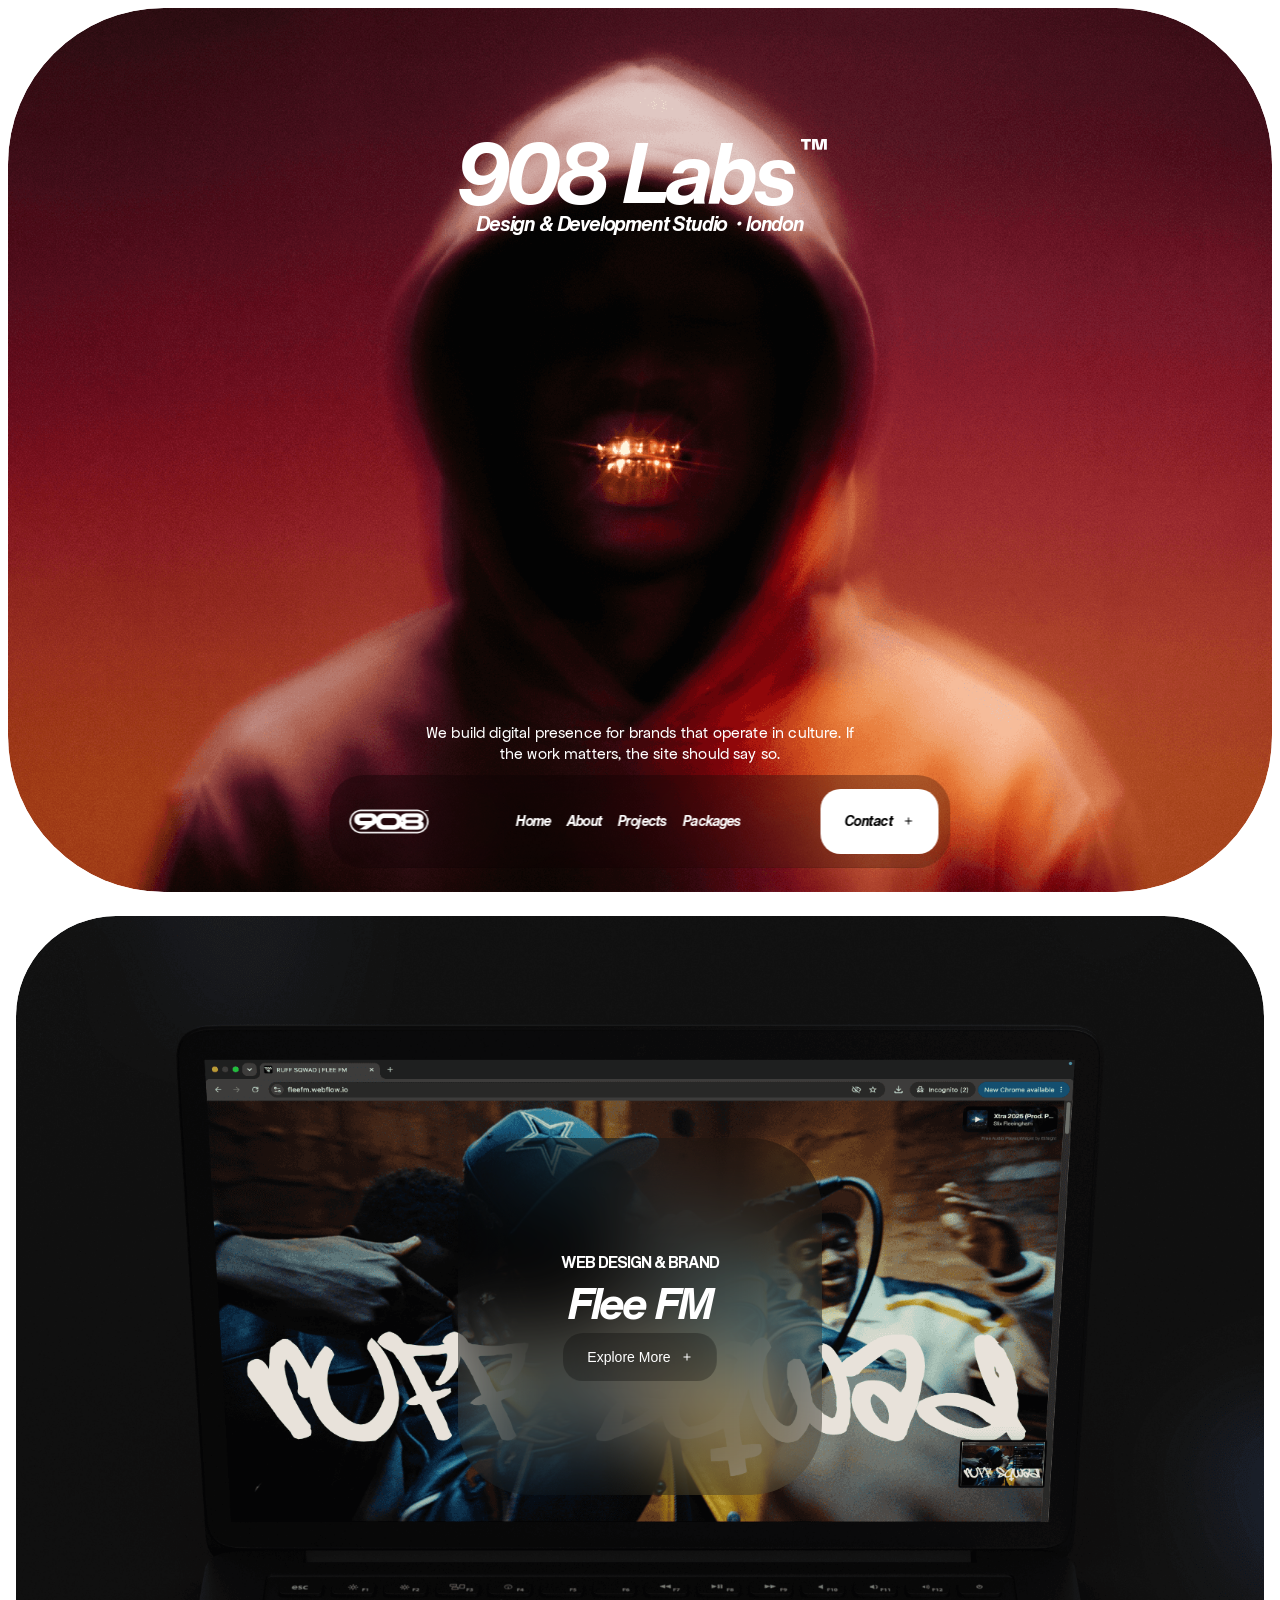
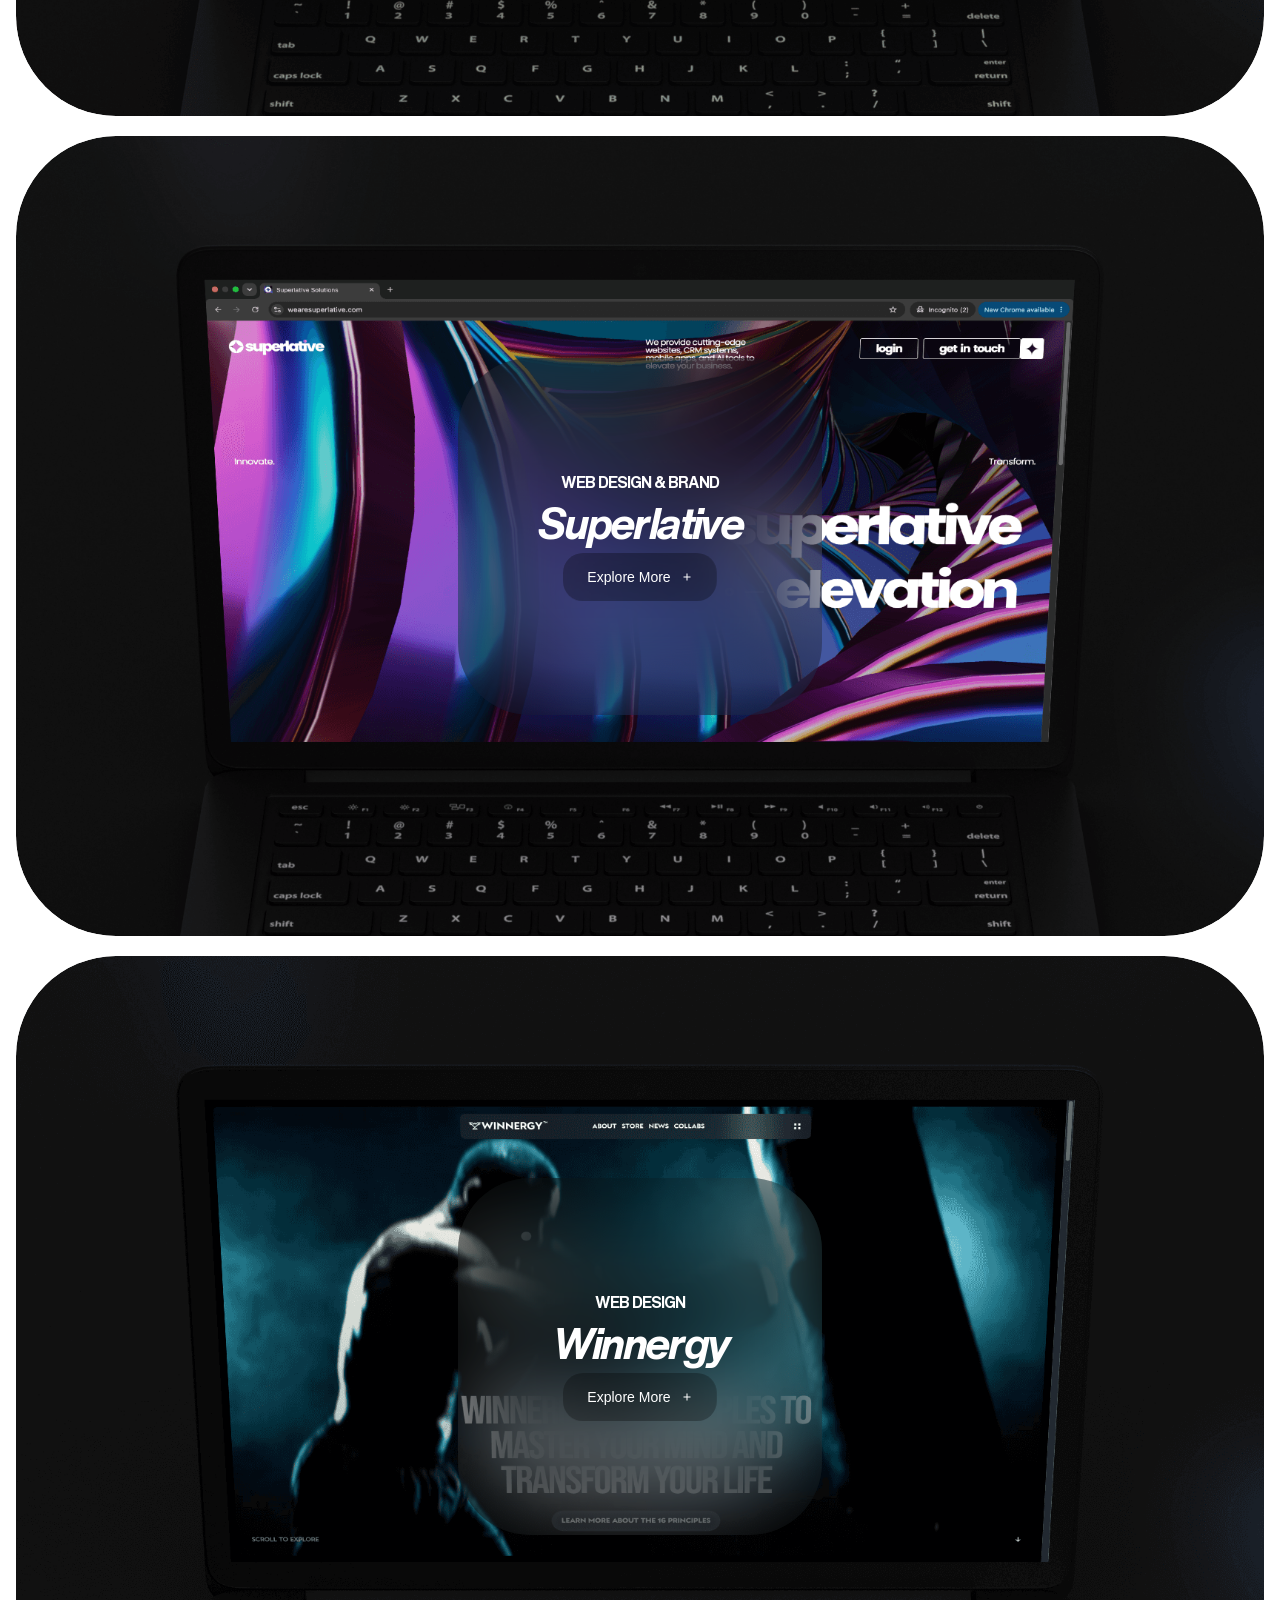
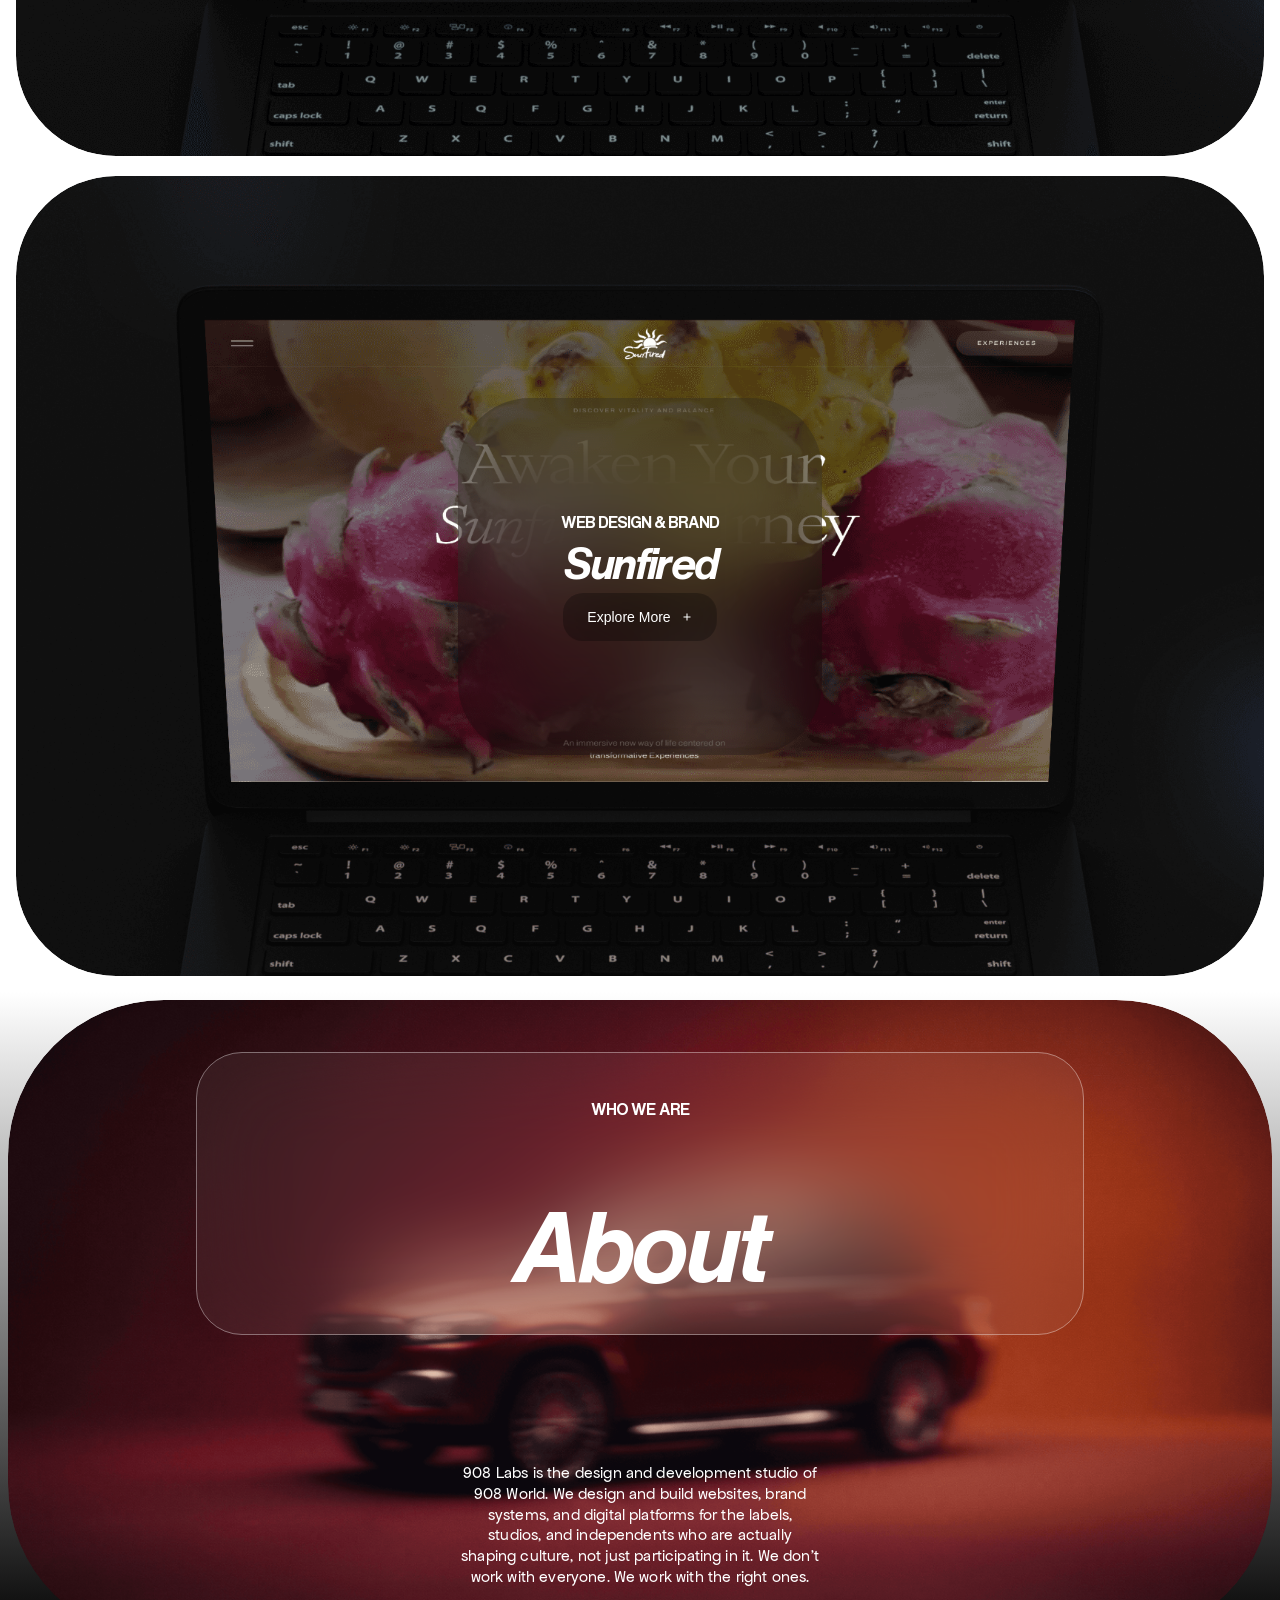
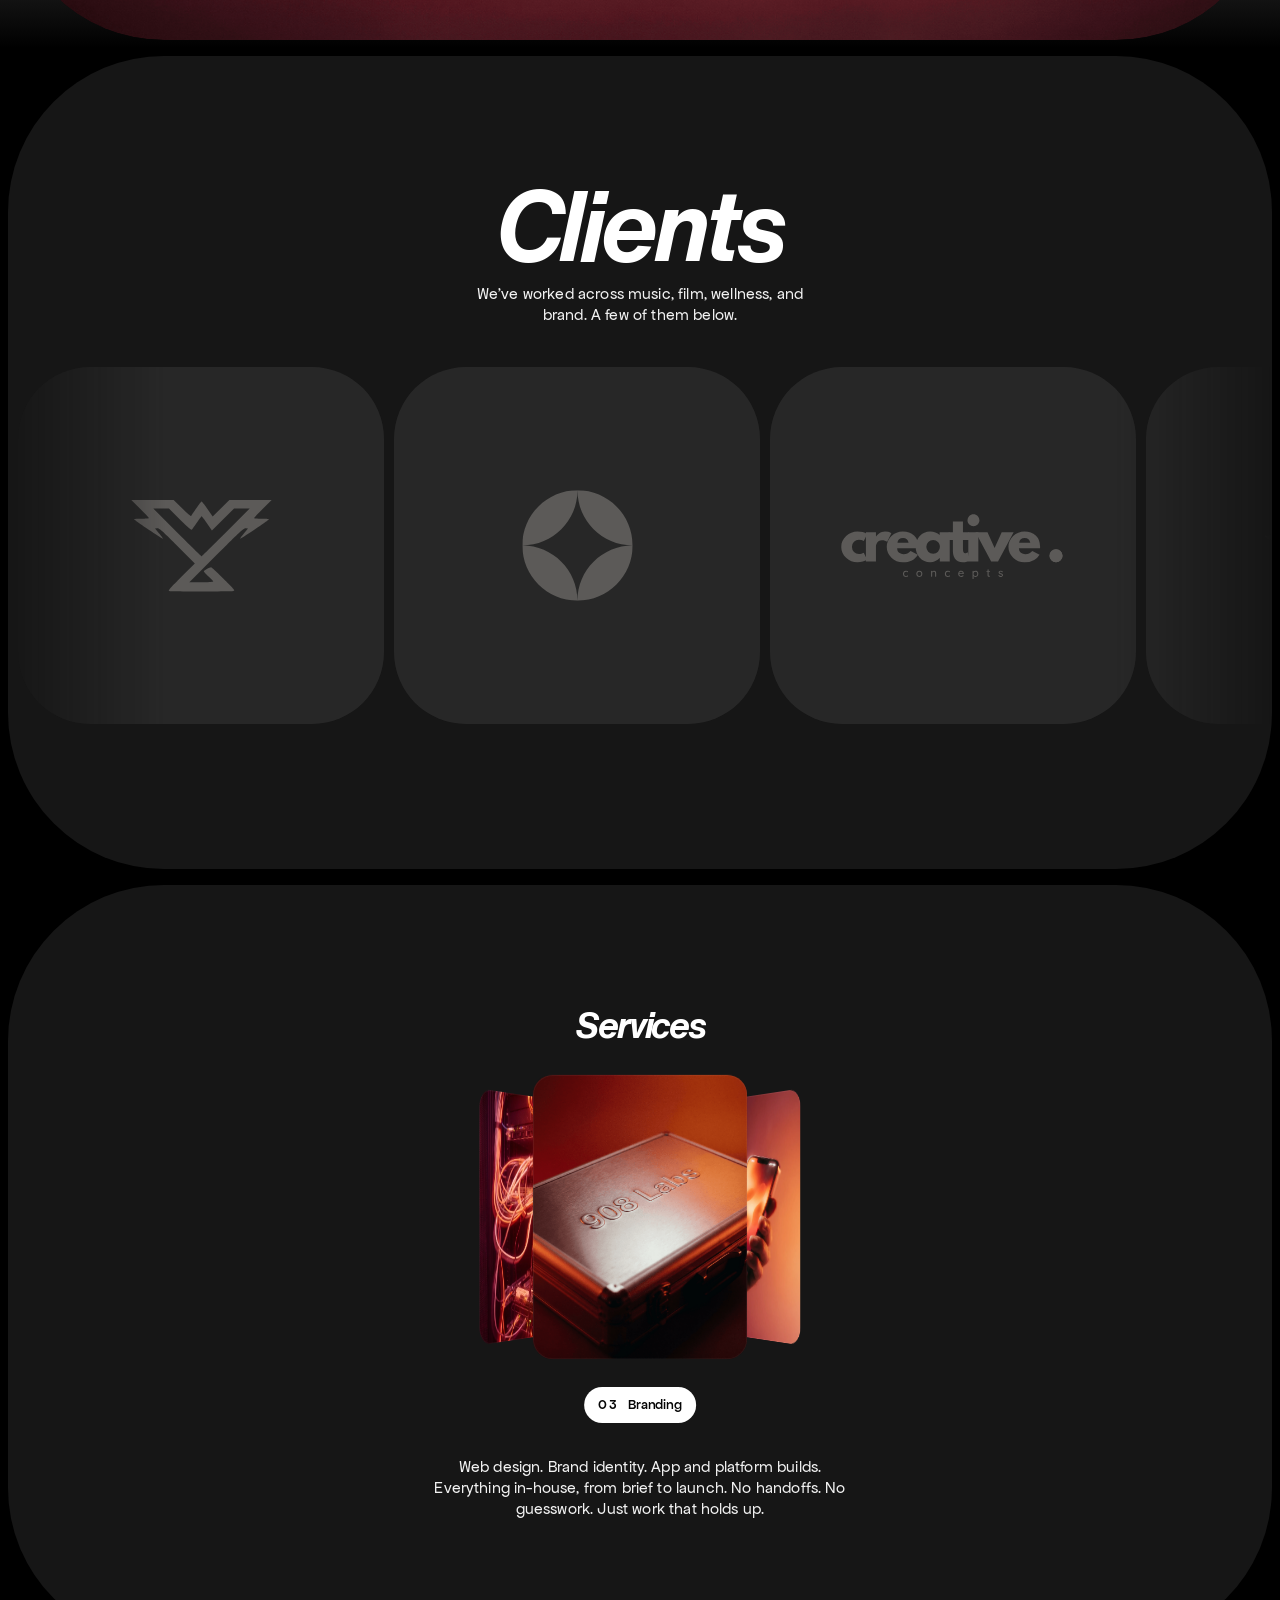
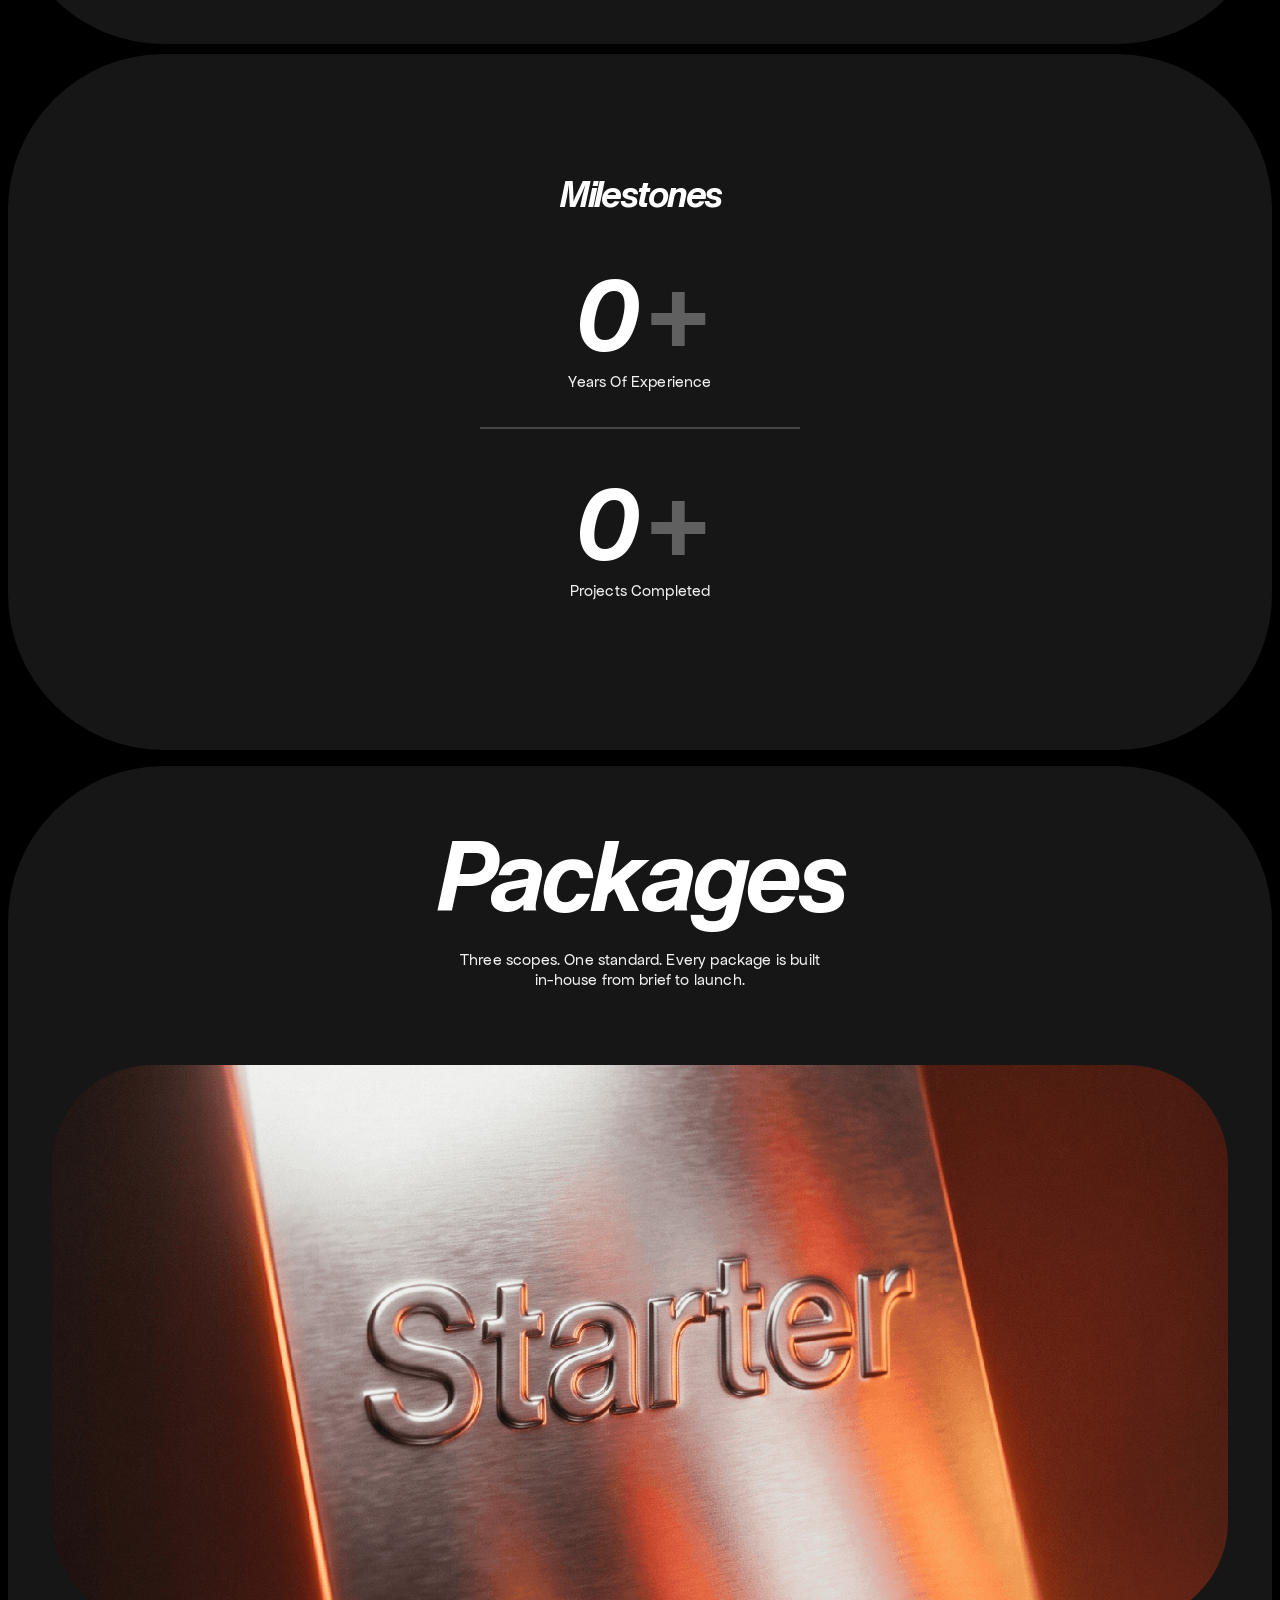
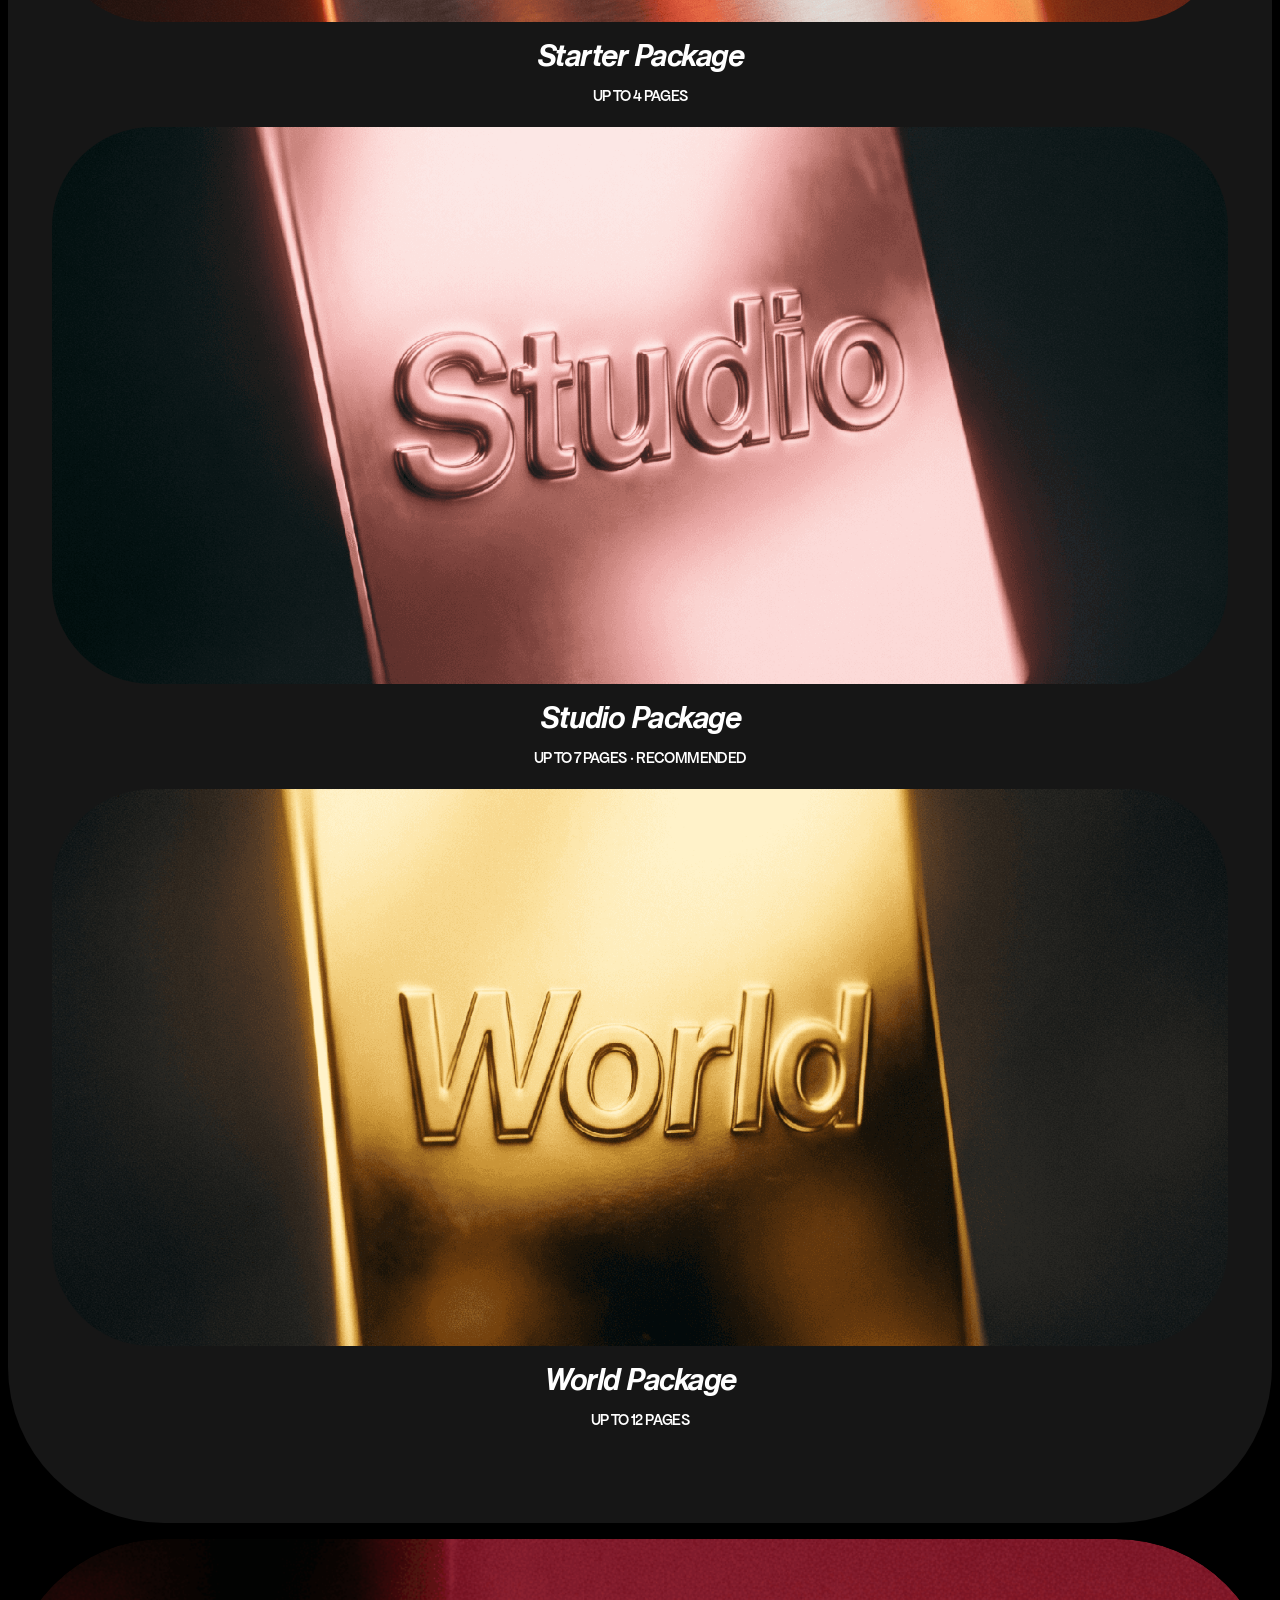
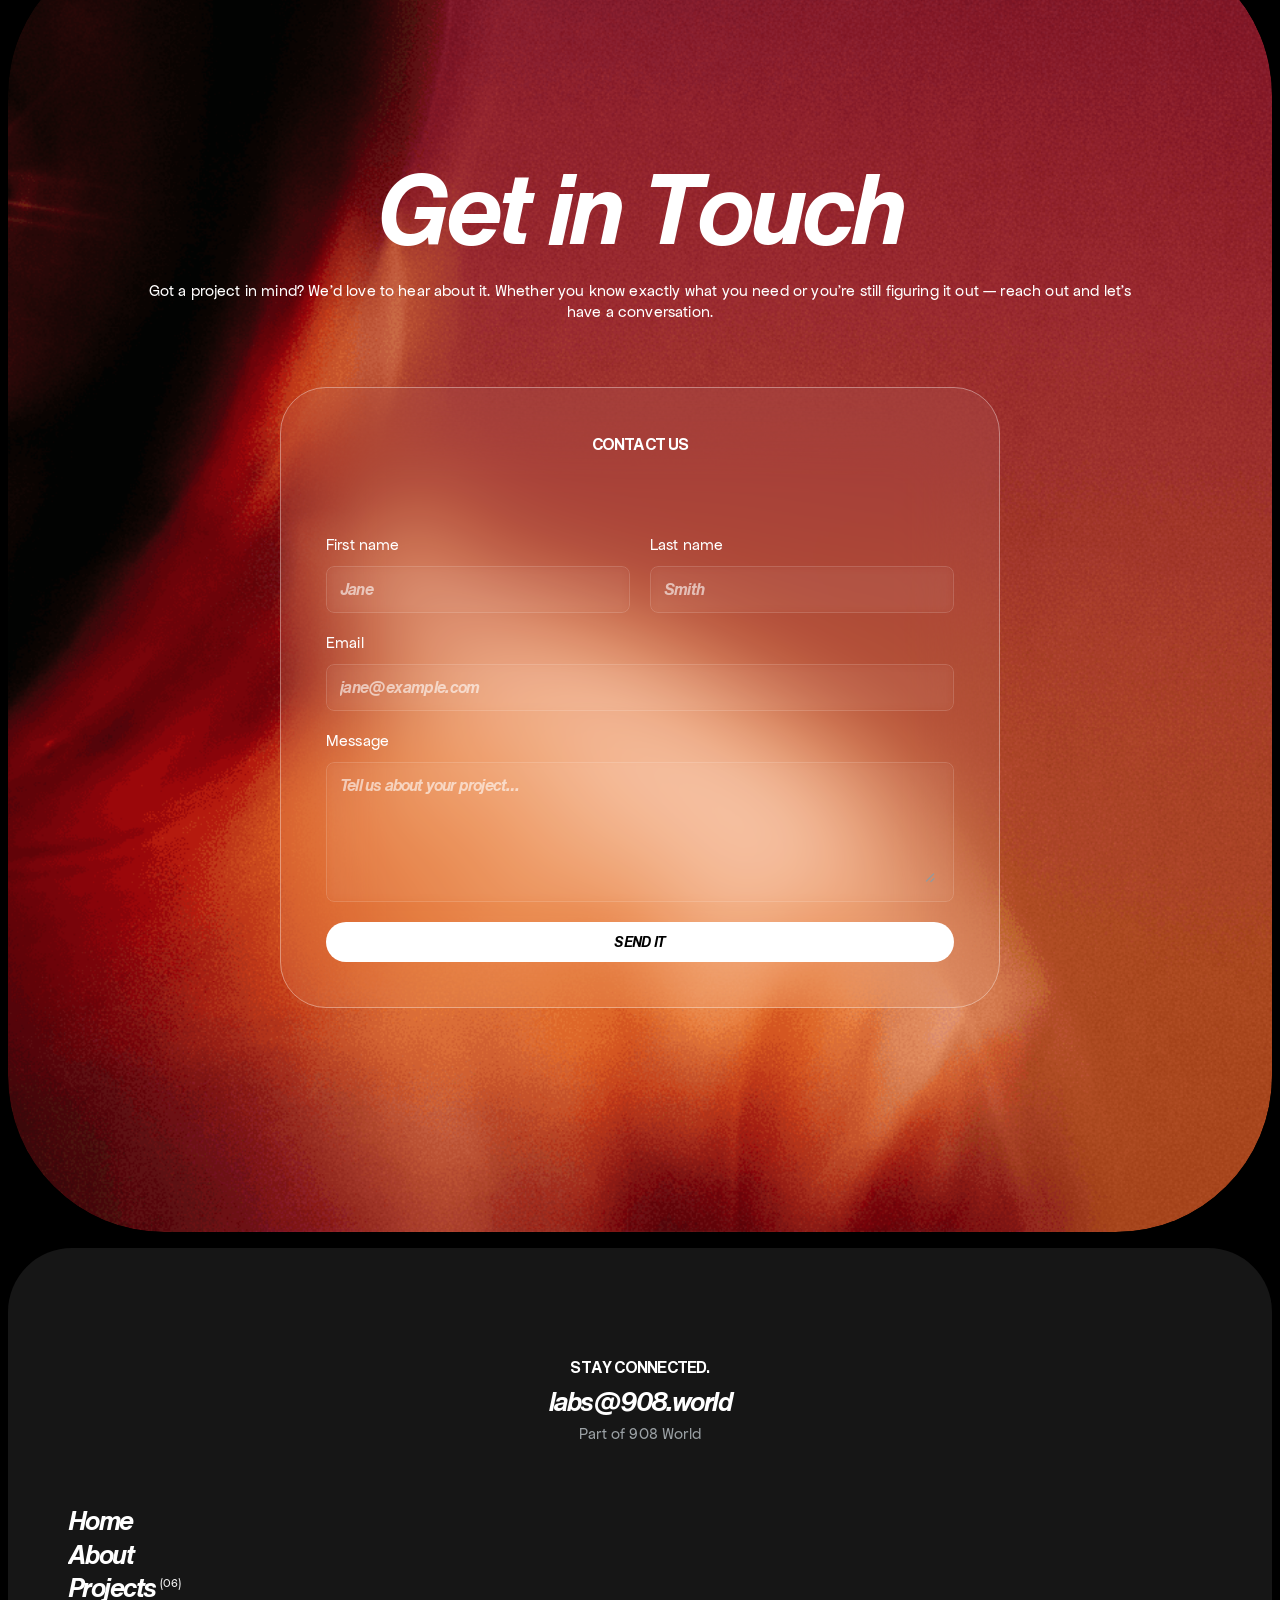
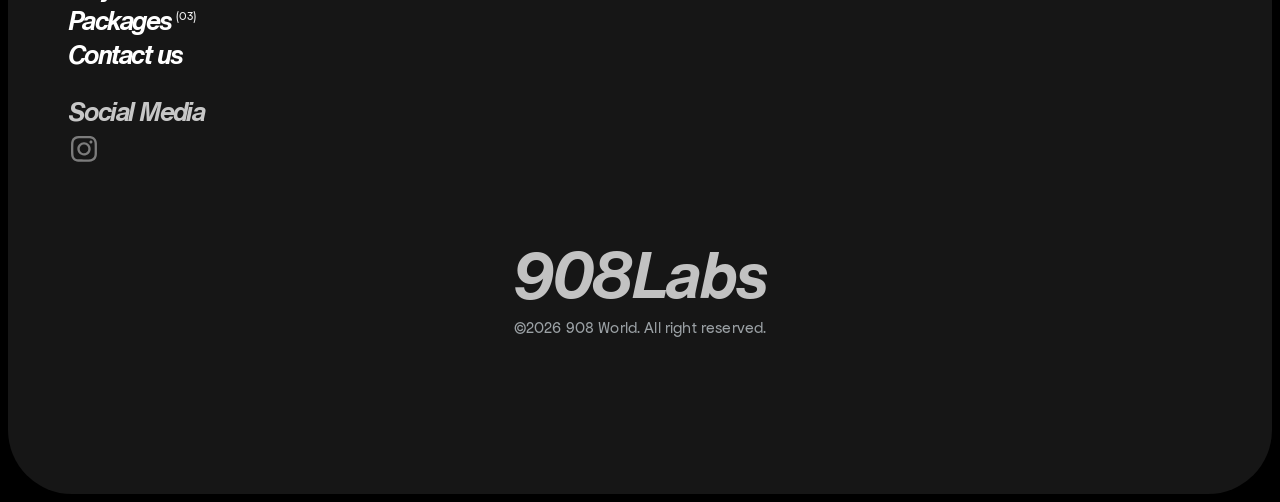
==== commit 2193ea12: "Position 908 Labs as a design & development studio Co-Authored-By: Claude Opus 5.5 <noreply@anthropi" ====
--- a/index.html
+++ b/index.html
@@ -3,20 +3,20 @@
 <head>
 	<meta charset="utf-8">
 	<meta name="viewport" content="width=device-width">
-	<title>908 Labs™ | Design &amp; Development Agency</title>
-    <meta name="description" content="908 Labs is a London-based design and development agency building websites, brand systems, and digital platforms for music, film, fashion, and events brands. Part of 908 World.">
+	<title>908 Labs™ | Design &amp; Development Studio</title>
+    <meta name="description" content="908 Labs is a London-based design and development studio building websites, brand systems, and digital platforms for music, film, fashion, and events brands. Part of 908 World.">
     <link href="/assets/img/4qBslxFFQMsQTsCELNN4s0qQw.png" rel="icon" media="(prefers-color-scheme: light)">
     <link href="/assets/img/K0LWANqoiIkGkUovoNLPH6iWL18.png" rel="icon" media="(prefers-color-scheme: dark)">
     <link rel="apple-touch-icon" href="/assets/img/tw0n4bMhMOSQbUp4PCfcui28AsQ.png">
     <!-- Open Graph -->
     <meta property="og:type" content="website">
-    <meta property="og:title" content="908 Labs™ | Design &amp; Development Agency">
-    <meta property="og:description" content="908 Labs is a London-based design and development agency building websites, brand systems, and digital platforms for music, film, fashion, and events brands. Part of 908 World.">
+    <meta property="og:title" content="908 Labs™ | Design &amp; Development Studio">
+    <meta property="og:description" content="908 Labs is a London-based design and development studio building websites, brand systems, and digital platforms for music, film, fashion, and events brands. Part of 908 World.">
     <meta property="og:image" content="https://labs.908.world/assets/img/BlJSiJP9ZKjgPrQmnvKG0MaOQQ.png">
     <!-- X -->
     <meta name="twitter:card" content="summary_large_image">
-    <meta name="twitter:title" content="908 Labs™ | Design &amp; Development Agency">
-    <meta name="twitter:description" content="908 Labs is a London-based design and development agency building websites, brand systems, and digital platforms for music, film, fashion, and events brands. Part of 908 World.">
+    <meta name="twitter:title" content="908 Labs™ | Design &amp; Development Studio">
+    <meta name="twitter:description" content="908 Labs is a London-based design and development studio building websites, brand systems, and digital platforms for music, film, fashion, and events brands. Part of 908 World.">
     <meta name="twitter:image" content="https://labs.908.world/assets/img/BlJSiJP9ZKjgPrQmnvKG0MaOQQ.png">
 	
 	
@@ -41,7 +41,7 @@
     
     
 	
-	<div id="main" data-framer-generated-page><link rel="stylesheet" href="/css/framer-3ef50acdf2.css"><div class="framer-U6x1b framer-lkefcw" data-layout-template="true" style="min-height:100vh;width:auto"><link rel="stylesheet" href="/css/framer-f173b4791c.css"><div data-framer-root class="framer-wW2jj framer-pZfsO framer-J845l framer-2PrCU framer-72rtr7" style="min-height:100vh;width:auto;display:contents"><div class="framer-1saqg9t-container"><div class="ssr-variant hidden-f2v5jq hidden-1v3h6ti"><section class="framer-SZunD framer-LWjwO framer-J845l framer-15u0m3i framer-v-1t9c97s" data-framer-name="Desktop-light" style="background-color:var(--token-b9a38ae6-6808-421e-8c6e-e2c5bc817a9d, rgb(255, 255, 255));height:100%;max-height:100%;max-width:100%;width:100%"><div class="framer-ufxx0n" data-framer-name="Container" style="border-bottom-left-radius:156px;border-bottom-right-radius:156px;border-top-left-radius:156px;border-top-right-radius:156px"><div style="position:absolute;border-radius:inherit;corner-shape:inherit;top:0;right:0;bottom:0;left:0" data-framer-background-image-wrapper="true"><img decoding="async" width="2752" height="1536" sizes="(min-width: 1440px) calc(min(100vw, 1920px) - 16px), (min-width: 810px) and (max-width: 1439.98px) calc(min(100vw, 1920px) - 16px), (max-width: 809.98px) calc(min(100vw, 1920px) - 16px)" srcset="/assets/img/zbf56AgyouIOpaYA0xQ6LfelLJ0-512.png 512w,/assets/img/zbf56AgyouIOpaYA0xQ6LfelLJ0-1024.png 1024w,/assets/img/zbf56AgyouIOpaYA0xQ6LfelLJ0-2048.png 2048w,/assets/img/zbf56AgyouIOpaYA0xQ6LfelLJ0.png 2752w" src="/assets/img/zbf56AgyouIOpaYA0xQ6LfelLJ0.png" alt="Maverick" style="display:block;width:100%;height:100%;border-radius:inherit;corner-shape:inherit;object-position:center;object-fit:cover"></div><div class="framer-1xz8szg" data-framer-name="Text"><div class="framer-yrjw1s" data-framer-name="stack"><div class="framer-1g3pbr0" data-framer-name="Title Lockup"><div class="framer-yy7ywp" data-framer-component-type="RichTextContainer" style="--extracted-gdpscs:var(--token-b9a38ae6-6808-421e-8c6e-e2c5bc817a9d, rgb(255, 255, 255));--framer-link-text-color:rgb(0, 153, 255);--framer-link-text-decoration:underline;transform:none"><h1 dir="auto" class="framer-text" style="--font-selector:Q1VTVE9NVjI7SGVsdmV0aWNhIE5vdyBUZXh0ICBCb2xkIEl0YWxpYw==;--framer-font-family:&quot;Helvetica Now Text  Bold Italic&quot;, &quot;Helvetica Now Text  Bold Italic Placeholder&quot;, sans-serif;--framer-font-open-type-features:'blwf' on, 'cv09' on, 'cv03' on, 'cv04' on, 'cv11' on;--framer-font-size:98px;--framer-font-style:italic;--framer-font-weight:700;--framer-letter-spacing:-0.06em;--framer-line-height:0.9em;--framer-text-alignment:left;--framer-text-color:var(--extracted-gdpscs, var(--token-b9a38ae6-6808-421e-8c6e-e2c5bc817a9d, rgb(255, 255, 255)));--framer-text-transform:inherit" data-fx="chars">908 Labs</h1></div><div class="framer-r65303" data-framer-component-type="RichTextContainer" style="--extracted-gdpscs:var(--token-b9a38ae6-6808-421e-8c6e-e2c5bc817a9d, rgb(255, 255, 255));--framer-link-text-color:rgb(0, 153, 255);--framer-link-text-decoration:underline;transform:none"><h1 dir="auto" class="framer-text" style="--font-selector:Q1VTVE9NVjI7SGVsdmV0aWNhIE5vdyBUZXh0ICBCb2xkIEl0YWxpYw==;--framer-font-family:&quot;Helvetica Now Text  Bold Italic&quot;, &quot;Helvetica Now Text  Bold Italic Placeholder&quot;, sans-serif;--framer-font-open-type-features:'blwf' on, 'cv09' on, 'cv03' on, 'cv04' on, 'cv11' on;--framer-font-size:32px;--framer-font-style:italic;--framer-font-weight:700;--framer-letter-spacing:-0.06em;--framer-line-height:1em;--framer-text-color:var(--extracted-gdpscs, var(--token-b9a38ae6-6808-421e-8c6e-e2c5bc817a9d, rgb(255, 255, 255)));--framer-text-transform:inherit" data-fx="chars">™</h1></div></div><div class="framer-14taep6" data-framer-component-type="RichTextContainer" style="--extracted-1lwpl3i:var(--token-b9a38ae6-6808-421e-8c6e-e2c5bc817a9d, rgb(255, 255, 255));--framer-link-text-color:rgb(0, 153, 255);--framer-link-text-decoration:underline;transform:none"><h5 class="framer-text framer-styles-preset-g92w1w" data-styles-preset="V6_H8eRx1" dir="auto" style="--framer-text-alignment:start;--framer-text-color:var(--extracted-1lwpl3i, var(--token-b9a38ae6-6808-421e-8c6e-e2c5bc817a9d, rgb(255, 255, 255)))" data-fx="chars" data-fx-unset="2">Design &amp; Development・london</h5></div></div><div class="framer-1nshnt0" data-framer-name="About Maverick"><div class="framer-12dmf8y" data-framer-component-type="RichTextContainer" style="--extracted-r6o4lv:var(--token-b9a38ae6-6808-421e-8c6e-e2c5bc817a9d, rgb(255, 255, 255));--framer-link-text-color:rgb(0, 153, 255);--framer-link-text-decoration:underline;transform:none"><p class="framer-text framer-styles-preset-d8lgz7" data-styles-preset="R1K60oWJQ" dir="auto" style="--framer-text-alignment:start;--framer-text-color:var(--extracted-r6o4lv, var(--token-b9a38ae6-6808-421e-8c6e-e2c5bc817a9d, rgb(255, 255, 255)))">We build digital presence for brands that operate in culture. If the work matters, the site should say so.</p></div></div></div><div class="framer-1xjpnxp-container"><div data-us-dpi="1" data-us-scale="1" data-us-fps="60" style="width:100%;height:100%"></div></div></div></section></div><div class="ssr-variant hidden-1v3h6ti hidden-72rtr7"><section class="framer-SZunD framer-LWjwO framer-J845l framer-15u0m3i framer-v-uks2qu" data-framer-name="Tablet-Light" style="background-color:var(--token-b9a38ae6-6808-421e-8c6e-e2c5bc817a9d, rgb(255, 255, 255));height:100%;max-height:100%;max-width:100%;width:100%"><div class="framer-ufxx0n" data-framer-name="Container" style="border-bottom-left-radius:156px;border-bottom-right-radius:156px;border-top-left-radius:156px;border-top-right-radius:156px"><div style="position:absolute;border-radius:inherit;corner-shape:inherit;top:0;right:0;bottom:0;left:0" data-framer-background-image-wrapper="true"><img decoding="async" width="2752" height="1536" sizes="(min-width: 1440px) calc(min(100vw, 1920px) - 16px), (min-width: 810px) and (max-width: 1439.98px) calc(min(100vw, 1920px) - 16px), (max-width: 809.98px) calc(min(100vw, 1920px) - 16px)" srcset="/assets/img/zbf56AgyouIOpaYA0xQ6LfelLJ0-512.png 512w,/assets/img/zbf56AgyouIOpaYA0xQ6LfelLJ0-1024.png 1024w,/assets/img/zbf56AgyouIOpaYA0xQ6LfelLJ0-2048.png 2048w,/assets/img/zbf56AgyouIOpaYA0xQ6LfelLJ0.png 2752w" src="/assets/img/zbf56AgyouIOpaYA0xQ6LfelLJ0.png" alt="Maverick" style="display:block;width:100%;height:100%;border-radius:inherit;corner-shape:inherit;object-position:center;object-fit:cover"></div><div class="framer-1xz8szg" data-framer-name="Text"><div class="framer-yrjw1s" data-framer-name="stack"><div class="framer-1g3pbr0" data-framer-name="Title Lockup"><div class="framer-yy7ywp" data-framer-component-type="RichTextContainer" style="--extracted-gdpscs:var(--token-b9a38ae6-6808-421e-8c6e-e2c5bc817a9d, rgb(255, 255, 255));--framer-link-text-color:rgb(0, 153, 255);--framer-link-text-decoration:underline;transform:none"><h1 dir="auto" class="framer-text" style="--font-selector:Q1VTVE9NVjI7SGVsdmV0aWNhIE5vdyBUZXh0ICBCb2xkIEl0YWxpYw==;--framer-font-family:&quot;Helvetica Now Text  Bold Italic&quot;, &quot;Helvetica Now Text  Bold Italic Placeholder&quot;, sans-serif;--framer-font-open-type-features:'blwf' on, 'cv09' on, 'cv03' on, 'cv04' on, 'cv11' on;--framer-font-size:84px;--framer-font-style:italic;--framer-font-weight:700;--framer-letter-spacing:-0.06em;--framer-line-height:0.9em;--framer-text-alignment:center;--framer-text-color:var(--extracted-gdpscs, var(--token-b9a38ae6-6808-421e-8c6e-e2c5bc817a9d, rgb(255, 255, 255)));--framer-text-transform:inherit" data-fx="chars">908 Labs</h1></div><div class="framer-r65303" data-framer-component-type="RichTextContainer" style="--extracted-gdpscs:var(--token-b9a38ae6-6808-421e-8c6e-e2c5bc817a9d, rgb(255, 255, 255));--framer-link-text-color:rgb(0, 153, 255);--framer-link-text-decoration:underline;transform:none"><h1 dir="auto" class="framer-text" style="--font-selector:Q1VTVE9NVjI7SGVsdmV0aWNhIE5vdyBUZXh0ICBCb2xkIEl0YWxpYw==;--framer-font-family:&quot;Helvetica Now Text  Bold Italic&quot;, &quot;Helvetica Now Text  Bold Italic Placeholder&quot;, sans-serif;--framer-font-open-type-features:'blwf' on, 'cv09' on, 'cv03' on, 'cv04' on, 'cv11' on;--framer-font-size:28px;--framer-font-style:italic;--framer-font-weight:700;--framer-letter-spacing:-0.06em;--framer-line-height:1em;--framer-text-alignment:center;--framer-text-color:var(--extracted-gdpscs, var(--token-b9a38ae6-6808-421e-8c6e-e2c5bc817a9d, rgb(255, 255, 255)));--framer-text-transform:inherit" data-fx="chars">™</h1></div></div><div class="framer-14taep6" data-framer-component-type="RichTextContainer" style="--extracted-1lwpl3i:rgb(255, 255, 255);--framer-link-text-color:rgb(0, 153, 255);--framer-link-text-decoration:underline;transform:none"><h5 class="framer-text framer-styles-preset-g92w1w" data-styles-preset="V6_H8eRx1" dir="auto" style="--framer-text-alignment:center;--framer-text-color:var(--extracted-1lwpl3i, rgb(255, 255, 255))" data-fx="chars" data-fx-unset="2">Design &amp; Development・london</h5></div></div><div class="framer-1nshnt0" data-framer-name="About Maverick"><div class="framer-12dmf8y" data-framer-component-type="RichTextContainer" style="--extracted-r6o4lv:var(--token-b9a38ae6-6808-421e-8c6e-e2c5bc817a9d, rgb(255, 255, 255));--framer-link-text-color:rgb(0, 153, 255);--framer-link-text-decoration:underline;transform:none"><p class="framer-text framer-styles-preset-d8lgz7" data-styles-preset="R1K60oWJQ" dir="auto" style="--framer-text-alignment:center;--framer-text-color:var(--extracted-r6o4lv, var(--token-b9a38ae6-6808-421e-8c6e-e2c5bc817a9d, rgb(255, 255, 255)))">We build digital presence for brands that operate in culture. If the work matters, the site should say so.</p></div></div></div><div class="framer-1xjpnxp-container"><div data-us-dpi="1" data-us-scale="1" data-us-fps="60" style="width:100%;height:100%"></div></div></div></section></div><div class="ssr-variant hidden-f2v5jq hidden-72rtr7"><section class="framer-SZunD framer-LWjwO framer-J845l framer-15u0m3i framer-v-1gtykls" data-framer-name="Phone-light" style="background-color:var(--token-b9a38ae6-6808-421e-8c6e-e2c5bc817a9d, rgb(255, 255, 255));height:100%;max-height:100%;max-width:100%;width:100%"><div class="framer-ufxx0n" data-framer-name="Container" style="border-bottom-left-radius:106px;border-bottom-right-radius:106px;border-top-left-radius:106px;border-top-right-radius:106px"><div style="position:absolute;border-radius:inherit;corner-shape:inherit;top:0;right:0;bottom:0;left:0" data-framer-background-image-wrapper="true"><img decoding="async" width="2752" height="1536" sizes="(min-width: 1440px) calc(min(100vw, 1920px) - 16px), (min-width: 810px) and (max-width: 1439.98px) calc(min(100vw, 1920px) - 16px), (max-width: 809.98px) calc(min(100vw, 1920px) - 16px)" srcset="/assets/img/zbf56AgyouIOpaYA0xQ6LfelLJ0-512.png 512w,/assets/img/zbf56AgyouIOpaYA0xQ6LfelLJ0-1024.png 1024w,/assets/img/zbf56AgyouIOpaYA0xQ6LfelLJ0-2048.png 2048w,/assets/img/zbf56AgyouIOpaYA0xQ6LfelLJ0.png 2752w" src="/assets/img/zbf56AgyouIOpaYA0xQ6LfelLJ0.png" alt="Maverick" style="display:block;width:100%;height:100%;border-radius:inherit;corner-shape:inherit;object-position:center;object-fit:cover"></div><div class="framer-1xz8szg" data-framer-name="Text"><div class="framer-yrjw1s" data-framer-name="stack"><div class="framer-1g3pbr0" data-framer-name="Title Lockup"><div class="framer-yy7ywp" data-framer-component-type="RichTextContainer" style="--extracted-gdpscs:var(--token-b9a38ae6-6808-421e-8c6e-e2c5bc817a9d, rgb(255, 255, 255));--framer-link-text-color:rgb(0, 153, 255);--framer-link-text-decoration:underline;transform:none"><h1 dir="auto" class="framer-text" style="--font-selector:Q1VTVE9NVjI7SGVsdmV0aWNhIE5vdyBUZXh0ICBCb2xkIEl0YWxpYw==;--framer-font-family:&quot;Helvetica Now Text  Bold Italic&quot;, &quot;Helvetica Now Text  Bold Italic Placeholder&quot;, sans-serif;--framer-font-open-type-features:'blwf' on, 'cv09' on, 'cv03' on, 'cv04' on, 'cv11' on;--framer-font-size:50px;--framer-font-style:italic;--framer-font-weight:700;--framer-letter-spacing:-0.06em;--framer-line-height:0.9em;--framer-text-alignment:center;--framer-text-color:var(--extracted-gdpscs, var(--token-b9a38ae6-6808-421e-8c6e-e2c5bc817a9d, rgb(255, 255, 255)));--framer-text-transform:inherit" data-fx="chars">908 Labs</h1></div><div class="framer-r65303" data-framer-component-type="RichTextContainer" style="--extracted-gdpscs:var(--token-b9a38ae6-6808-421e-8c6e-e2c5bc817a9d, rgb(255, 255, 255));--framer-link-text-color:rgb(0, 153, 255);--framer-link-text-decoration:underline;transform:none"><h1 dir="auto" class="framer-text" style="--font-selector:Q1VTVE9NVjI7SGVsdmV0aWNhIE5vdyBUZXh0ICBCb2xkIEl0YWxpYw==;--framer-font-family:&quot;Helvetica Now Text  Bold Italic&quot;, &quot;Helvetica Now Text  Bold Italic Placeholder&quot;, sans-serif;--framer-font-open-type-features:'blwf' on, 'cv09' on, 'cv03' on, 'cv04' on, 'cv11' on;--framer-font-size:18px;--framer-font-style:italic;--framer-font-weight:700;--framer-letter-spacing:-0.06em;--framer-line-height:1em;--framer-text-alignment:center;--framer-text-color:var(--extracted-gdpscs, var(--token-b9a38ae6-6808-421e-8c6e-e2c5bc817a9d, rgb(255, 255, 255)));--framer-text-transform:inherit" data-fx="chars">™</h1></div></div><div class="framer-14taep6" data-framer-component-type="RichTextContainer" style="--extracted-1lwpl3i:var(--token-b9a38ae6-6808-421e-8c6e-e2c5bc817a9d, rgb(255, 255, 255));--framer-link-text-color:rgb(0, 153, 255);--framer-link-text-decoration:underline;transform:none"><h5 class="framer-text framer-styles-preset-g92w1w" data-styles-preset="V6_H8eRx1" dir="auto" style="--framer-text-alignment:center;--framer-text-color:var(--extracted-1lwpl3i, var(--token-b9a38ae6-6808-421e-8c6e-e2c5bc817a9d, rgb(255, 255, 255)))" data-fx="chars" data-fx-unset="2">Design &amp; Development・london</h5></div></div><div class="framer-1nshnt0" data-framer-name="About Maverick"><div class="framer-12dmf8y" data-framer-component-type="RichTextContainer" style="--extracted-r6o4lv:var(--token-b9a38ae6-6808-421e-8c6e-e2c5bc817a9d, rgb(255, 255, 255));--framer-link-text-color:rgb(0, 153, 255);--framer-link-text-decoration:underline;transform:none"><p class="framer-text framer-styles-preset-d8lgz7" data-styles-preset="R1K60oWJQ" dir="auto" style="--framer-text-alignment:center;--framer-text-color:var(--extracted-r6o4lv, var(--token-b9a38ae6-6808-421e-8c6e-e2c5bc817a9d, rgb(255, 255, 255)))">We build digital presence for brands that operate in culture. If the work matters, the site should say so.</p></div></div></div><div class="framer-1xjpnxp-container"><div data-us-dpi="1" data-us-scale="1" data-us-fps="60" style="width:100%;height:100%"></div></div></div></section></div></div><section class="framer-10qo8yj" data-framer-name="Projects" id="contact-us"><div class="framer-1d0yn7p" data-framer-name="Collection"><div class="framer-1ii6lbg" data-framer-name="Project"><div class="ssr-variant hidden-f2v5jq hidden-1v3h6ti"><div class="framer-k6l5un-container" data-framer-name="Project Card" name="Project Card"><div data-hover-snap="framer-v-12sa55r-0" data-href="/projects/flee-fm" role="link" tabindex="0" name="Project Card" class="framer-FREOR framer-5z9hZ framer-12sa55r framer-v-12sa55r" data-framer-name="Variant 1" style="height:100%;width:100%;border-bottom-left-radius:100px;border-bottom-right-radius:100px;border-top-left-radius:100px;border-top-right-radius:100px"><div style="position:absolute;border-radius:inherit;corner-shape:inherit;top:0;right:0;bottom:0;left:0" data-framer-background-image-wrapper="true"><img decoding="async" width="1920" height="1080" sizes="(min-width: 1440px) max((min(100vw, 1920px) - 52px) / 2, 50px), (min-width: 810px) and (max-width: 1439.98px) max(min(100vw, 1920px) - 32px, 50px), (max-width: 809.98px) max(min(100vw, 1920px) - 32px, 50px)" srcset="/assets/img/SDhAZg5IhBW1cdnvtUjCFw4a4-512.png 512w,/assets/img/SDhAZg5IhBW1cdnvtUjCFw4a4-1024.png 1024w,/assets/img/SDhAZg5IhBW1cdnvtUjCFw4a4.png 1920w" src="/assets/img/SDhAZg5IhBW1cdnvtUjCFw4a4.png" alt="Beyond Time" style="display:block;width:100%;height:100%;border-radius:inherit;corner-shape:inherit;object-position:center;object-fit:cover"></div><div class="framer-1pdwzkg" style="backdrop-filter:blur(44px);background-color:rgba(0, 0, 0, 0.24);-webkit-backdrop-filter:blur(44px);border-bottom-left-radius:72px;border-bottom-right-radius:72px;border-top-left-radius:72px;border-top-right-radius:72px"><div class="framer-1l73ez7" data-framer-component-type="RichTextContainer" style="--extracted-1lwpl3i:var(--token-b9a38ae6-6808-421e-8c6e-e2c5bc817a9d, rgb(255, 255, 255));--framer-link-text-color:rgb(0, 153, 255);--framer-link-text-decoration:underline;transform:none"><h5 dir="auto" class="framer-text" style="--font-selector:Q1VTVE9NVjI7SGVsdmV0aWNhIE5vdyBUZXh0ICBCb2xk;--framer-font-family:&quot;Helvetica Now Text  Bold&quot;, &quot;Helvetica Now Text  Bold Placeholder&quot;, sans-serif;--framer-font-open-type-features:'blwf' on, 'cv09' on, 'cv03' on, 'cv04' on, 'cv11' on;--framer-font-weight:700;--framer-letter-spacing:-0.06em;--framer-line-height:1.4em;--framer-text-alignment:center;--framer-text-color:var(--extracted-1lwpl3i, var(--token-b9a38ae6-6808-421e-8c6e-e2c5bc817a9d, rgb(255, 255, 255)));--framer-text-transform:uppercase" data-fx="chars">Web Design &amp; Brand</h5></div><div class="framer-5oug7w" data-framer-component-type="RichTextContainer" style="--extracted-1of0zx5:var(--token-b9a38ae6-6808-421e-8c6e-e2c5bc817a9d, rgb(255, 255, 255));--framer-link-text-color:rgb(0, 153, 255);--framer-link-text-decoration:underline;transform:none"><h2 class="framer-text framer-styles-preset-1tp2un9" data-styles-preset="yapCj9upi" style="--framer-text-alignment:center;--framer-text-color:var(--extracted-1of0zx5, var(--token-b9a38ae6-6808-421e-8c6e-e2c5bc817a9d, rgb(255, 255, 255)))" data-fx="chars">Flee FM</h2></div></div></div></div></div><div class="ssr-variant hidden-72rtr7"><div class="framer-k6l5un-container" data-framer-name="Project Card" name="Project Card"><div data-href="/projects/flee-fm" role="link" tabindex="0" name="Project Card" class="framer-FREOR framer-5z9hZ framer-12sa55r framer-v-161bz03" data-framer-name="Variant 2 - Without Hover" style="height:100%;width:100%;border-bottom-left-radius:100px;border-bottom-right-radius:100px;border-top-left-radius:100px;border-top-right-radius:100px"><div style="position:absolute;border-radius:inherit;corner-shape:inherit;top:0;right:0;bottom:0;left:0" data-framer-background-image-wrapper="true"><img decoding="async" width="1920" height="1080" sizes="(min-width: 1440px) max((min(100vw, 1920px) - 52px) / 2, 50px), (min-width: 810px) and (max-width: 1439.98px) max(min(100vw, 1920px) - 32px, 50px), (max-width: 809.98px) max(min(100vw, 1920px) - 32px, 50px)" srcset="/assets/img/SDhAZg5IhBW1cdnvtUjCFw4a4-512.png 512w,/assets/img/SDhAZg5IhBW1cdnvtUjCFw4a4-1024.png 1024w,/assets/img/SDhAZg5IhBW1cdnvtUjCFw4a4.png 1920w" src="/assets/img/SDhAZg5IhBW1cdnvtUjCFw4a4.png" alt="Beyond Time" style="display:block;width:100%;height:100%;border-radius:inherit;corner-shape:inherit;object-position:center;object-fit:cover"></div><div class="framer-1pdwzkg" style="backdrop-filter:blur(44px);background-color:rgba(0, 0, 0, 0.24);-webkit-backdrop-filter:blur(44px);border-bottom-left-radius:72px;border-bottom-right-radius:72px;border-top-left-radius:72px;border-top-right-radius:72px"><div class="framer-1l73ez7" data-framer-component-type="RichTextContainer" style="--extracted-1lwpl3i:var(--token-b9a38ae6-6808-421e-8c6e-e2c5bc817a9d, rgb(255, 255, 255));--framer-link-text-color:rgb(0, 153, 255);--framer-link-text-decoration:underline;transform:none"><h5 dir="auto" class="framer-text" style="--font-selector:Q1VTVE9NVjI7SGVsdmV0aWNhIE5vdyBUZXh0ICBCb2xk;--framer-font-family:&quot;Helvetica Now Text  Bold&quot;, &quot;Helvetica Now Text  Bold Placeholder&quot;, sans-serif;--framer-font-open-type-features:'blwf' on, 'cv09' on, 'cv03' on, 'cv04' on, 'cv11' on;--framer-font-weight:700;--framer-letter-spacing:-0.06em;--framer-line-height:1.4em;--framer-text-alignment:center;--framer-text-color:var(--extracted-1lwpl3i, var(--token-b9a38ae6-6808-421e-8c6e-e2c5bc817a9d, rgb(255, 255, 255)));--framer-text-transform:uppercase" data-fx="chars">Web Design &amp; Brand</h5></div><div class="framer-5oug7w" data-framer-component-type="RichTextContainer" style="--extracted-1of0zx5:var(--token-b9a38ae6-6808-421e-8c6e-e2c5bc817a9d, rgb(255, 255, 255));--framer-link-text-color:rgb(0, 153, 255);--framer-link-text-decoration:underline;transform:none"><h2 class="framer-text framer-styles-preset-1tp2un9" data-styles-preset="yapCj9upi" style="--framer-text-alignment:center;--framer-text-color:var(--extracted-1of0zx5, var(--token-b9a38ae6-6808-421e-8c6e-e2c5bc817a9d, rgb(255, 255, 255)))" data-fx="chars">Flee FM</h2></div><div class="framer-etpqrr-container"><a class="framer-DHpVm framer-mmrlrr framer-v-mmrlrr framer-1eyjkso" data-framer-name="Variant 1" data-highlight="true" href="/projects/flee-fm" tabindex="0" style="backdrop-filter:blur(32px);background-color:rgba(0, 0, 0, 0.23);-webkit-backdrop-filter:blur(32px);border-bottom-left-radius:20px;border-bottom-right-radius:20px;border-top-left-radius:20px;border-top-right-radius:20px"><div class="framer-1iaov7i" data-framer-component-type="RichTextContainer" style="--extracted-r6o4lv:rgb(255, 255, 255);--framer-link-text-color:rgb(0, 153, 255);--framer-link-text-decoration:underline;--framer-paragraph-spacing:0px;transform:none"><p class="framer-text" style="--font-selector:Q1VTVE9NO05ldWUgTW9udHJlYWwgUmVndWxhcg==;--framer-font-family:&quot;Neue Montreal Regular&quot;, &quot;Neue Montreal Regular Placeholder&quot;, sans-serif;--framer-font-size:14px;--framer-text-alignment:center;--framer-text-color:var(--extracted-r6o4lv, rgb(255, 255, 255))">Explore More</p></div><div class="framer-p8oi1e"><div class="framer-1u9vmth-container" style="transform:none"><div style="display:contents"><svg xmlns="http://www.w3.org/2000/svg" focusable="false" viewBox="0 0 24 24" color="rgb(255, 255, 255)" aria-hidden="true" style="user-select:none;width:100%;height:100%;display:inline-block;fill:rgb(255, 255, 255);flex-shrink:0"><path d="M19 13h-6v6h-2v-6H5v-2h6V5h2v6h6v2z"></path></svg></div></div></div></a></div></div></div></div></div></div><div class="framer-1ii6lbg" data-framer-name="Project"><div class="ssr-variant hidden-f2v5jq hidden-1v3h6ti"><div class="framer-k6l5un-container" data-framer-name="Project Card" name="Project Card"><div data-hover-snap="framer-v-12sa55r-1" data-href="/projects/superlative" role="link" tabindex="0" name="Project Card" class="framer-FREOR framer-5z9hZ framer-12sa55r framer-v-12sa55r" data-framer-name="Variant 1" style="height:100%;width:100%;border-bottom-left-radius:100px;border-bottom-right-radius:100px;border-top-left-radius:100px;border-top-right-radius:100px"><div style="position:absolute;border-radius:inherit;corner-shape:inherit;top:0;right:0;bottom:0;left:0" data-framer-background-image-wrapper="true"><img decoding="async" width="1920" height="1080" sizes="(min-width: 1440px) max((min(100vw, 1920px) - 52px) / 2, 50px), (min-width: 810px) and (max-width: 1439.98px) max(min(100vw, 1920px) - 32px, 50px), (max-width: 809.98px) max(min(100vw, 1920px) - 32px, 50px)" srcset="/assets/img/DQWgM9KpXBOVVkCXolDow13cH04-512.png 512w,/assets/img/DQWgM9KpXBOVVkCXolDow13cH04-1024.png 1024w,/assets/img/DQWgM9KpXBOVVkCXolDow13cH04.png 1920w" src="/assets/img/DQWgM9KpXBOVVkCXolDow13cH04.png" alt="Brand Redefine" style="display:block;width:100%;height:100%;border-radius:inherit;corner-shape:inherit;object-position:center;object-fit:cover"></div><div class="framer-1pdwzkg" style="backdrop-filter:blur(44px);background-color:rgba(0, 0, 0, 0.24);-webkit-backdrop-filter:blur(44px);border-bottom-left-radius:72px;border-bottom-right-radius:72px;border-top-left-radius:72px;border-top-right-radius:72px"><div class="framer-1l73ez7" data-framer-component-type="RichTextContainer" style="--extracted-1lwpl3i:var(--token-b9a38ae6-6808-421e-8c6e-e2c5bc817a9d, rgb(255, 255, 255));--framer-link-text-color:rgb(0, 153, 255);--framer-link-text-decoration:underline;transform:none"><h5 dir="auto" class="framer-text" style="--font-selector:Q1VTVE9NVjI7SGVsdmV0aWNhIE5vdyBUZXh0ICBCb2xk;--framer-font-family:&quot;Helvetica Now Text  Bold&quot;, &quot;Helvetica Now Text  Bold Placeholder&quot;, sans-serif;--framer-font-open-type-features:'blwf' on, 'cv09' on, 'cv03' on, 'cv04' on, 'cv11' on;--framer-font-weight:700;--framer-letter-spacing:-0.06em;--framer-line-height:1.4em;--framer-text-alignment:center;--framer-text-color:var(--extracted-1lwpl3i, var(--token-b9a38ae6-6808-421e-8c6e-e2c5bc817a9d, rgb(255, 255, 255)));--framer-text-transform:uppercase" data-fx="chars">Web Design &amp; Brand</h5></div><div class="framer-5oug7w" data-framer-component-type="RichTextContainer" style="--extracted-1of0zx5:var(--token-b9a38ae6-6808-421e-8c6e-e2c5bc817a9d, rgb(255, 255, 255));--framer-link-text-color:rgb(0, 153, 255);--framer-link-text-decoration:underline;transform:none"><h2 class="framer-text framer-styles-preset-1tp2un9" data-styles-preset="yapCj9upi" style="--framer-text-alignment:center;--framer-text-color:var(--extracted-1of0zx5, var(--token-b9a38ae6-6808-421e-8c6e-e2c5bc817a9d, rgb(255, 255, 255)))" data-fx="chars">Superlative</h2></div></div></div></div></div><div class="ssr-variant hidden-72rtr7"><div class="framer-k6l5un-container" data-framer-name="Project Card" name="Project Card"><div data-href="/projects/superlative" role="link" tabindex="0" name="Project Card" class="framer-FREOR framer-5z9hZ framer-12sa55r framer-v-161bz03" data-framer-name="Variant 2 - Without Hover" style="height:100%;width:100%;border-bottom-left-radius:100px;border-bottom-right-radius:100px;border-top-left-radius:100px;border-top-right-radius:100px"><div style="position:absolute;border-radius:inherit;corner-shape:inherit;top:0;right:0;bottom:0;left:0" data-framer-background-image-wrapper="true"><img decoding="async" width="1920" height="1080" sizes="(min-width: 1440px) max((min(100vw, 1920px) - 52px) / 2, 50px), (min-width: 810px) and (max-width: 1439.98px) max(min(100vw, 1920px) - 32px, 50px), (max-width: 809.98px) max(min(100vw, 1920px) - 32px, 50px)" srcset="/assets/img/DQWgM9KpXBOVVkCXolDow13cH04-512.png 512w,/assets/img/DQWgM9KpXBOVVkCXolDow13cH04-1024.png 1024w,/assets/img/DQWgM9KpXBOVVkCXolDow13cH04.png 1920w" src="/assets/img/DQWgM9KpXBOVVkCXolDow13cH04.png" alt="Brand Redefine" style="display:block;width:100%;height:100%;border-radius:inherit;corner-shape:inherit;object-position:center;object-fit:cover"></div><div class="framer-1pdwzkg" style="backdrop-filter:blur(44px);background-color:rgba(0, 0, 0, 0.24);-webkit-backdrop-filter:blur(44px);border-bottom-left-radius:72px;border-bottom-right-radius:72px;border-top-left-radius:72px;border-top-right-radius:72px"><div class="framer-1l73ez7" data-framer-component-type="RichTextContainer" style="--extracted-1lwpl3i:var(--token-b9a38ae6-6808-421e-8c6e-e2c5bc817a9d, rgb(255, 255, 255));--framer-link-text-color:rgb(0, 153, 255);--framer-link-text-decoration:underline;transform:none"><h5 dir="auto" class="framer-text" style="--font-selector:Q1VTVE9NVjI7SGVsdmV0aWNhIE5vdyBUZXh0ICBCb2xk;--framer-font-family:&quot;Helvetica Now Text  Bold&quot;, &quot;Helvetica Now Text  Bold Placeholder&quot;, sans-serif;--framer-font-open-type-features:'blwf' on, 'cv09' on, 'cv03' on, 'cv04' on, 'cv11' on;--framer-font-weight:700;--framer-letter-spacing:-0.06em;--framer-line-height:1.4em;--framer-text-alignment:center;--framer-text-color:var(--extracted-1lwpl3i, var(--token-b9a38ae6-6808-421e-8c6e-e2c5bc817a9d, rgb(255, 255, 255)));--framer-text-transform:uppercase" data-fx="chars">Web Design &amp; Brand</h5></div><div class="framer-5oug7w" data-framer-component-type="RichTextContainer" style="--extracted-1of0zx5:var(--token-b9a38ae6-6808-421e-8c6e-e2c5bc817a9d, rgb(255, 255, 255));--framer-link-text-color:rgb(0, 153, 255);--framer-link-text-decoration:underline;transform:none"><h2 class="framer-text framer-styles-preset-1tp2un9" data-styles-preset="yapCj9upi" style="--framer-text-alignment:center;--framer-text-color:var(--extracted-1of0zx5, var(--token-b9a38ae6-6808-421e-8c6e-e2c5bc817a9d, rgb(255, 255, 255)))" data-fx="chars">Superlative</h2></div><div class="framer-etpqrr-container"><a class="framer-DHpVm framer-mmrlrr framer-v-mmrlrr framer-1eyjkso" data-framer-name="Variant 1" data-highlight="true" href="/projects/superlative" tabindex="0" style="backdrop-filter:blur(32px);background-color:rgba(0, 0, 0, 0.23);-webkit-backdrop-filter:blur(32px);border-bottom-left-radius:20px;border-bottom-right-radius:20px;border-top-left-radius:20px;border-top-right-radius:20px"><div class="framer-1iaov7i" data-framer-component-type="RichTextContainer" style="--extracted-r6o4lv:rgb(255, 255, 255);--framer-link-text-color:rgb(0, 153, 255);--framer-link-text-decoration:underline;--framer-paragraph-spacing:0px;transform:none"><p class="framer-text" style="--font-selector:Q1VTVE9NO05ldWUgTW9udHJlYWwgUmVndWxhcg==;--framer-font-family:&quot;Neue Montreal Regular&quot;, &quot;Neue Montreal Regular Placeholder&quot;, sans-serif;--framer-font-size:14px;--framer-text-alignment:center;--framer-text-color:var(--extracted-r6o4lv, rgb(255, 255, 255))">Explore More</p></div><div class="framer-p8oi1e"><div class="framer-1u9vmth-container" style="transform:none"><div style="display:contents"><svg xmlns="http://www.w3.org/2000/svg" focusable="false" viewBox="0 0 24 24" color="rgb(255, 255, 255)" aria-hidden="true" style="user-select:none;width:100%;height:100%;display:inline-block;fill:rgb(255, 255, 255);flex-shrink:0"><path d="M19 13h-6v6h-2v-6H5v-2h6V5h2v6h6v2z"></path></svg></div></div></div></a></div></div></div></div></div></div><div class="framer-1ii6lbg" data-framer-name="Project"><div class="ssr-variant hidden-f2v5jq hidden-1v3h6ti"><div class="framer-k6l5un-container" data-framer-name="Project Card" name="Project Card"><div data-hover-snap="framer-v-12sa55r-2" data-href="/projects/winnergy" role="link" tabindex="0" name="Project Card" class="framer-FREOR framer-5z9hZ framer-12sa55r framer-v-12sa55r" data-framer-name="Variant 1" style="height:100%;width:100%;border-bottom-left-radius:100px;border-bottom-right-radius:100px;border-top-left-radius:100px;border-top-right-radius:100px"><div style="position:absolute;border-radius:inherit;corner-shape:inherit;top:0;right:0;bottom:0;left:0" data-framer-background-image-wrapper="true"><img decoding="async" width="1920" height="1080" sizes="(min-width: 1440px) max((min(100vw, 1920px) - 52px) / 2, 50px), (min-width: 810px) and (max-width: 1439.98px) max(min(100vw, 1920px) - 32px, 50px), (max-width: 809.98px) max(min(100vw, 1920px) - 32px, 50px)" srcset="/assets/img/evOUqXA6MqO5L3j5Q8zBw1Jv9s0-512.png 512w,/assets/img/evOUqXA6MqO5L3j5Q8zBw1Jv9s0-1024.png 1024w,/assets/img/evOUqXA6MqO5L3j5Q8zBw1Jv9s0.png 1920w" src="/assets/img/evOUqXA6MqO5L3j5Q8zBw1Jv9s0.png" alt="Every Second" style="display:block;width:100%;height:100%;border-radius:inherit;corner-shape:inherit;object-position:center;object-fit:cover"></div><div class="framer-1pdwzkg" style="backdrop-filter:blur(44px);background-color:rgba(0, 0, 0, 0.24);-webkit-backdrop-filter:blur(44px);border-bottom-left-radius:72px;border-bottom-right-radius:72px;border-top-left-radius:72px;border-top-right-radius:72px"><div class="framer-1l73ez7" data-framer-component-type="RichTextContainer" style="--extracted-1lwpl3i:var(--token-b9a38ae6-6808-421e-8c6e-e2c5bc817a9d, rgb(255, 255, 255));--framer-link-text-color:rgb(0, 153, 255);--framer-link-text-decoration:underline;transform:none"><h5 dir="auto" class="framer-text" style="--font-selector:Q1VTVE9NVjI7SGVsdmV0aWNhIE5vdyBUZXh0ICBCb2xk;--framer-font-family:&quot;Helvetica Now Text  Bold&quot;, &quot;Helvetica Now Text  Bold Placeholder&quot;, sans-serif;--framer-font-open-type-features:'blwf' on, 'cv09' on, 'cv03' on, 'cv04' on, 'cv11' on;--framer-font-weight:700;--framer-letter-spacing:-0.06em;--framer-line-height:1.4em;--framer-text-alignment:center;--framer-text-color:var(--extracted-1lwpl3i, var(--token-b9a38ae6-6808-421e-8c6e-e2c5bc817a9d, rgb(255, 255, 255)));--framer-text-transform:uppercase" data-fx="chars">Web Design</h5></div><div class="framer-5oug7w" data-framer-component-type="RichTextContainer" style="--extracted-1of0zx5:var(--token-b9a38ae6-6808-421e-8c6e-e2c5bc817a9d, rgb(255, 255, 255));--framer-link-text-color:rgb(0, 153, 255);--framer-link-text-decoration:underline;transform:none"><h2 class="framer-text framer-styles-preset-1tp2un9" data-styles-preset="yapCj9upi" style="--framer-text-alignment:center;--framer-text-color:var(--extracted-1of0zx5, var(--token-b9a38ae6-6808-421e-8c6e-e2c5bc817a9d, rgb(255, 255, 255)))" data-fx="chars">Winnergy</h2></div></div></div></div></div><div class="ssr-variant hidden-72rtr7"><div class="framer-k6l5un-container" data-framer-name="Project Card" name="Project Card"><div data-href="/projects/winnergy" role="link" tabindex="0" name="Project Card" class="framer-FREOR framer-5z9hZ framer-12sa55r framer-v-161bz03" data-framer-name="Variant 2 - Without Hover" style="height:100%;width:100%;border-bottom-left-radius:100px;border-bottom-right-radius:100px;border-top-left-radius:100px;border-top-right-radius:100px"><div style="position:absolute;border-radius:inherit;corner-shape:inherit;top:0;right:0;bottom:0;left:0" data-framer-background-image-wrapper="true"><img decoding="async" width="1920" height="1080" sizes="(min-width: 1440px) max((min(100vw, 1920px) - 52px) / 2, 50px), (min-width: 810px) and (max-width: 1439.98px) max(min(100vw, 1920px) - 32px, 50px), (max-width: 809.98px) max(min(100vw, 1920px) - 32px, 50px)" srcset="/assets/img/evOUqXA6MqO5L3j5Q8zBw1Jv9s0-512.png 512w,/assets/img/evOUqXA6MqO5L3j5Q8zBw1Jv9s0-1024.png 1024w,/assets/img/evOUqXA6MqO5L3j5Q8zBw1Jv9s0.png 1920w" src="/assets/img/evOUqXA6MqO5L3j5Q8zBw1Jv9s0.png" alt="Every Second" style="display:block;width:100%;height:100%;border-radius:inherit;corner-shape:inherit;object-position:center;object-fit:cover"></div><div class="framer-1pdwzkg" style="backdrop-filter:blur(44px);background-color:rgba(0, 0, 0, 0.24);-webkit-backdrop-filter:blur(44px);border-bottom-left-radius:72px;border-bottom-right-radius:72px;border-top-left-radius:72px;border-top-right-radius:72px"><div class="framer-1l73ez7" data-framer-component-type="RichTextContainer" style="--extracted-1lwpl3i:var(--token-b9a38ae6-6808-421e-8c6e-e2c5bc817a9d, rgb(255, 255, 255));--framer-link-text-color:rgb(0, 153, 255);--framer-link-text-decoration:underline;transform:none"><h5 dir="auto" class="framer-text" style="--font-selector:Q1VTVE9NVjI7SGVsdmV0aWNhIE5vdyBUZXh0ICBCb2xk;--framer-font-family:&quot;Helvetica Now Text  Bold&quot;, &quot;Helvetica Now Text  Bold Placeholder&quot;, sans-serif;--framer-font-open-type-features:'blwf' on, 'cv09' on, 'cv03' on, 'cv04' on, 'cv11' on;--framer-font-weight:700;--framer-letter-spacing:-0.06em;--framer-line-height:1.4em;--framer-text-alignment:center;--framer-text-color:var(--extracted-1lwpl3i, var(--token-b9a38ae6-6808-421e-8c6e-e2c5bc817a9d, rgb(255, 255, 255)));--framer-text-transform:uppercase" data-fx="chars">Web Design</h5></div><div class="framer-5oug7w" data-framer-component-type="RichTextContainer" style="--extracted-1of0zx5:var(--token-b9a38ae6-6808-421e-8c6e-e2c5bc817a9d, rgb(255, 255, 255));--framer-link-text-color:rgb(0, 153, 255);--framer-link-text-decoration:underline;transform:none"><h2 class="framer-text framer-styles-preset-1tp2un9" data-styles-preset="yapCj9upi" style="--framer-text-alignment:center;--framer-text-color:var(--extracted-1of0zx5, var(--token-b9a38ae6-6808-421e-8c6e-e2c5bc817a9d, rgb(255, 255, 255)))" data-fx="chars">Winnergy</h2></div><div class="framer-etpqrr-container"><a class="framer-DHpVm framer-mmrlrr framer-v-mmrlrr framer-1eyjkso" data-framer-name="Variant 1" data-highlight="true" href="/projects/winnergy" tabindex="0" style="backdrop-filter:blur(32px);background-color:rgba(0, 0, 0, 0.23);-webkit-backdrop-filter:blur(32px);border-bottom-left-radius:20px;border-bottom-right-radius:20px;border-top-left-radius:20px;border-top-right-radius:20px"><div class="framer-1iaov7i" data-framer-component-type="RichTextContainer" style="--extracted-r6o4lv:rgb(255, 255, 255);--framer-link-text-color:rgb(0, 153, 255);--framer-link-text-decoration:underline;--framer-paragraph-spacing:0px;transform:none"><p class="framer-text" style="--font-selector:Q1VTVE9NO05ldWUgTW9udHJlYWwgUmVndWxhcg==;--framer-font-family:&quot;Neue Montreal Regular&quot;, &quot;Neue Montreal Regular Placeholder&quot;, sans-serif;--framer-font-size:14px;--framer-text-alignment:center;--framer-text-color:var(--extracted-r6o4lv, rgb(255, 255, 255))">Explore More</p></div><div class="framer-p8oi1e"><div class="framer-1u9vmth-container" style="transform:none"><div style="display:contents"><svg xmlns="http://www.w3.org/2000/svg" focusable="false" viewBox="0 0 24 24" color="rgb(255, 255, 255)" aria-hidden="true" style="user-select:none;width:100%;height:100%;display:inline-block;fill:rgb(255, 255, 255);flex-shrink:0"><path d="M19 13h-6v6h-2v-6H5v-2h6V5h2v6h6v2z"></path></svg></div></div></div></a></div></div></div></div></div></div><div class="framer-1ii6lbg" data-framer-name="Project"><div class="ssr-variant hidden-f2v5jq hidden-1v3h6ti"><div class="framer-k6l5un-container" data-framer-name="Project Card" name="Project Card"><div data-hover-snap="framer-v-12sa55r-3" data-href="/projects/sunfired" role="link" tabindex="0" name="Project Card" class="framer-FREOR framer-5z9hZ framer-12sa55r framer-v-12sa55r" data-framer-name="Variant 1" style="height:100%;width:100%;border-bottom-left-radius:100px;border-bottom-right-radius:100px;border-top-left-radius:100px;border-top-right-radius:100px"><div style="position:absolute;border-radius:inherit;corner-shape:inherit;top:0;right:0;bottom:0;left:0" data-framer-background-image-wrapper="true"><img decoding="async" width="1920" height="1080" sizes="(min-width: 1440px) max((min(100vw, 1920px) - 52px) / 2, 50px), (min-width: 810px) and (max-width: 1439.98px) max(min(100vw, 1920px) - 32px, 50px), (max-width: 809.98px) max(min(100vw, 1920px) - 32px, 50px)" srcset="/assets/img/WK3WVk0KuEsuft0xa8cNRniKk-512.png 512w,/assets/img/WK3WVk0KuEsuft0xa8cNRniKk-1024.png 1024w,/assets/img/WK3WVk0KuEsuft0xa8cNRniKk.png 1920w" src="/assets/img/WK3WVk0KuEsuft0xa8cNRniKk.png" alt="Timeless Mastery" style="display:block;width:100%;height:100%;border-radius:inherit;corner-shape:inherit;object-position:center;object-fit:cover"></div><div class="framer-1pdwzkg" style="backdrop-filter:blur(44px);background-color:rgba(0, 0, 0, 0.24);-webkit-backdrop-filter:blur(44px);border-bottom-left-radius:72px;border-bottom-right-radius:72px;border-top-left-radius:72px;border-top-right-radius:72px"><div class="framer-1l73ez7" data-framer-component-type="RichTextContainer" style="--extracted-1lwpl3i:var(--token-b9a38ae6-6808-421e-8c6e-e2c5bc817a9d, rgb(255, 255, 255));--framer-link-text-color:rgb(0, 153, 255);--framer-link-text-decoration:underline;transform:none"><h5 dir="auto" class="framer-text" style="--font-selector:Q1VTVE9NVjI7SGVsdmV0aWNhIE5vdyBUZXh0ICBCb2xk;--framer-font-family:&quot;Helvetica Now Text  Bold&quot;, &quot;Helvetica Now Text  Bold Placeholder&quot;, sans-serif;--framer-font-open-type-features:'blwf' on, 'cv09' on, 'cv03' on, 'cv04' on, 'cv11' on;--framer-font-weight:700;--framer-letter-spacing:-0.06em;--framer-line-height:1.4em;--framer-text-alignment:center;--framer-text-color:var(--extracted-1lwpl3i, var(--token-b9a38ae6-6808-421e-8c6e-e2c5bc817a9d, rgb(255, 255, 255)));--framer-text-transform:uppercase" data-fx="chars">Web Design &amp; Brand</h5></div><div class="framer-5oug7w" data-framer-component-type="RichTextContainer" style="--extracted-1of0zx5:var(--token-b9a38ae6-6808-421e-8c6e-e2c5bc817a9d, rgb(255, 255, 255));--framer-link-text-color:rgb(0, 153, 255);--framer-link-text-decoration:underline;transform:none"><h2 class="framer-text framer-styles-preset-1tp2un9" data-styles-preset="yapCj9upi" style="--framer-text-alignment:center;--framer-text-color:var(--extracted-1of0zx5, var(--token-b9a38ae6-6808-421e-8c6e-e2c5bc817a9d, rgb(255, 255, 255)))" data-fx="chars">Sunfired</h2></div></div></div></div></div><div class="ssr-variant hidden-72rtr7"><div class="framer-k6l5un-container" data-framer-name="Project Card" name="Project Card"><div data-href="/projects/sunfired" role="link" tabindex="0" name="Project Card" class="framer-FREOR framer-5z9hZ framer-12sa55r framer-v-161bz03" data-framer-name="Variant 2 - Without Hover" style="height:100%;width:100%;border-bottom-left-radius:100px;border-bottom-right-radius:100px;border-top-left-radius:100px;border-top-right-radius:100px"><div style="position:absolute;border-radius:inherit;corner-shape:inherit;top:0;right:0;bottom:0;left:0" data-framer-background-image-wrapper="true"><img decoding="async" width="1920" height="1080" sizes="(min-width: 1440px) max((min(100vw, 1920px) - 52px) / 2, 50px), (min-width: 810px) and (max-width: 1439.98px) max(min(100vw, 1920px) - 32px, 50px), (max-width: 809.98px) max(min(100vw, 1920px) - 32px, 50px)" srcset="/assets/img/WK3WVk0KuEsuft0xa8cNRniKk-512.png 512w,/assets/img/WK3WVk0KuEsuft0xa8cNRniKk-1024.png 1024w,/assets/img/WK3WVk0KuEsuft0xa8cNRniKk.png 1920w" src="/assets/img/WK3WVk0KuEsuft0xa8cNRniKk.png" alt="Timeless Mastery" style="display:block;width:100%;height:100%;border-radius:inherit;corner-shape:inherit;object-position:center;object-fit:cover"></div><div class="framer-1pdwzkg" style="backdrop-filter:blur(44px);background-color:rgba(0, 0, 0, 0.24);-webkit-backdrop-filter:blur(44px);border-bottom-left-radius:72px;border-bottom-right-radius:72px;border-top-left-radius:72px;border-top-right-radius:72px"><div class="framer-1l73ez7" data-framer-component-type="RichTextContainer" style="--extracted-1lwpl3i:var(--token-b9a38ae6-6808-421e-8c6e-e2c5bc817a9d, rgb(255, 255, 255));--framer-link-text-color:rgb(0, 153, 255);--framer-link-text-decoration:underline;transform:none"><h5 dir="auto" class="framer-text" style="--font-selector:Q1VTVE9NVjI7SGVsdmV0aWNhIE5vdyBUZXh0ICBCb2xk;--framer-font-family:&quot;Helvetica Now Text  Bold&quot;, &quot;Helvetica Now Text  Bold Placeholder&quot;, sans-serif;--framer-font-open-type-features:'blwf' on, 'cv09' on, 'cv03' on, 'cv04' on, 'cv11' on;--framer-font-weight:700;--framer-letter-spacing:-0.06em;--framer-line-height:1.4em;--framer-text-alignment:center;--framer-text-color:var(--extracted-1lwpl3i, var(--token-b9a38ae6-6808-421e-8c6e-e2c5bc817a9d, rgb(255, 255, 255)));--framer-text-transform:uppercase" data-fx="chars">Web Design &amp; Brand</h5></div><div class="framer-5oug7w" data-framer-component-type="RichTextContainer" style="--extracted-1of0zx5:var(--token-b9a38ae6-6808-421e-8c6e-e2c5bc817a9d, rgb(255, 255, 255));--framer-link-text-color:rgb(0, 153, 255);--framer-link-text-decoration:underline;transform:none"><h2 class="framer-text framer-styles-preset-1tp2un9" data-styles-preset="yapCj9upi" style="--framer-text-alignment:center;--framer-text-color:var(--extracted-1of0zx5, var(--token-b9a38ae6-6808-421e-8c6e-e2c5bc817a9d, rgb(255, 255, 255)))" data-fx="chars">Sunfired</h2></div><div class="framer-etpqrr-container"><a class="framer-DHpVm framer-mmrlrr framer-v-mmrlrr framer-1eyjkso" data-framer-name="Variant 1" data-highlight="true" href="/projects/sunfired" tabindex="0" style="backdrop-filter:blur(32px);background-color:rgba(0, 0, 0, 0.23);-webkit-backdrop-filter:blur(32px);border-bottom-left-radius:20px;border-bottom-right-radius:20px;border-top-left-radius:20px;border-top-right-radius:20px"><div class="framer-1iaov7i" data-framer-component-type="RichTextContainer" style="--extracted-r6o4lv:rgb(255, 255, 255);--framer-link-text-color:rgb(0, 153, 255);--framer-link-text-decoration:underline;--framer-paragraph-spacing:0px;transform:none"><p class="framer-text" style="--font-selector:Q1VTVE9NO05ldWUgTW9udHJlYWwgUmVndWxhcg==;--framer-font-family:&quot;Neue Montreal Regular&quot;, &quot;Neue Montreal Regular Placeholder&quot;, sans-serif;--framer-font-size:14px;--framer-text-alignment:center;--framer-text-color:var(--extracted-r6o4lv, rgb(255, 255, 255))">Explore More</p></div><div class="framer-p8oi1e"><div class="framer-1u9vmth-container" style="transform:none"><div style="display:contents"><svg xmlns="http://www.w3.org/2000/svg" focusable="false" viewBox="0 0 24 24" color="rgb(255, 255, 255)" aria-hidden="true" style="user-select:none;width:100%;height:100%;display:inline-block;fill:rgb(255, 255, 255);flex-shrink:0"><path d="M19 13h-6v6h-2v-6H5v-2h6V5h2v6h6v2z"></path></svg></div></div></div></a></div></div></div></div></div></div></div></section><section class="framer-q3hmjr" data-framer-name="About us"><div class="framer-rcdnad" data-framer-name="Container"><div style="position:absolute;border-radius:inherit;corner-shape:inherit;top:0;right:0;bottom:0;left:0" data-framer-background-image-wrapper="true"><img decoding="async" width="2752" height="1536" src="/assets/img/09Gfe2ZkH4k10JXdRb8UUPPd4.png" alt="About Maverick" style="display:block;width:100%;height:100%;border-radius:inherit;corner-shape:inherit;object-position:center;object-fit:cover"></div><div class="framer-rexx0b" data-border="true" data-framer-name="Text stack"><div class="ssr-variant hidden-f2v5jq hidden-1v3h6ti"><div class="framer-brsl2u" data-framer-component-type="RichTextContainer" style="transform:none"><h5 dir="auto" style="--font-selector:Q1VTVE9NVjI7SGVsdmV0aWNhIE5vdyBUZXh0ICBCb2xk;--framer-font-family:&quot;Helvetica Now Text  Bold&quot;, &quot;Helvetica Now Text  Bold Placeholder&quot;, sans-serif;--framer-font-open-type-features:'blwf' on, 'cv09' on, 'cv03' on, 'cv04' on, 'cv11' on;--framer-font-weight:700;--framer-letter-spacing:-0.06em;--framer-line-height:1.4em;--framer-text-color:var(--token-b9a38ae6-6808-421e-8c6e-e2c5bc817a9d, rgb(255, 255, 255));--framer-text-transform:uppercase" class="framer-text">Who we are</h5></div></div><div class="ssr-variant hidden-72rtr7"><div class="framer-brsl2u" data-framer-component-type="RichTextContainer" style="transform:none"><h5 dir="auto" style="--font-selector:Q1VTVE9NVjI7SGVsdmV0aWNhIE5vdyBUZXh0ICBCb2xk;--framer-font-family:&quot;Helvetica Now Text  Bold&quot;, &quot;Helvetica Now Text  Bold Placeholder&quot;, sans-serif;--framer-font-open-type-features:'blwf' on, 'cv09' on, 'cv03' on, 'cv04' on, 'cv11' on;--framer-font-weight:700;--framer-letter-spacing:-0.06em;--framer-line-height:1.4em;--framer-text-alignment:center;--framer-text-color:var(--token-b9a38ae6-6808-421e-8c6e-e2c5bc817a9d, rgb(255, 255, 255));--framer-text-transform:uppercase" class="framer-text">Who we are</h5></div></div><div class="framer-18beycv" data-framer-component-type="RichTextContainer" style="transform:none"><h1 class="framer-text framer-styles-preset-3ng6hx" data-styles-preset="BiqgxS6xW" style="--framer-text-color:var(--token-b9a38ae6-6808-421e-8c6e-e2c5bc817a9d, rgb(255, 255, 255))" data-fx="chars">About</h1></div></div><div class="framer-35nzok" data-framer-name="About"><div class="ssr-variant hidden-f2v5jq hidden-1v3h6ti"><div class="framer-8pep2t" data-framer-component-type="RichTextContainer" style="transform:none"><p class="framer-text framer-styles-preset-d8lgz7" data-styles-preset="R1K60oWJQ" dir="auto" style="--framer-text-color:var(--token-b9a38ae6-6808-421e-8c6e-e2c5bc817a9d, rgb(255, 255, 255))">908 Labs is the design and development agency of 908 World. We design and build websites, brand systems, and digital platforms for the labels, studios, and independents who are actually shaping culture, not just participating in it. We don't work with everyone. We work with the right ones.</p></div></div><div class="ssr-variant hidden-72rtr7"><div class="framer-8pep2t" data-framer-component-type="RichTextContainer" style="transform:none"><p class="framer-text framer-styles-preset-d8lgz7" data-styles-preset="R1K60oWJQ" dir="auto" style="--framer-text-alignment:center;--framer-text-color:var(--token-b9a38ae6-6808-421e-8c6e-e2c5bc817a9d, rgb(255, 255, 255))">908 Labs is the design and development agency of 908 World. We design and build websites, brand systems, and digital platforms for the labels, studios, and independents who are actually shaping culture, not just participating in it. We don't work with everyone. We work with the right ones.</p></div></div></div></div></section><section class="framer-1v8kwee" data-framer-name="clients"><div class="framer-1drj0wv" data-framer-name="Container"><div class="framer-2yushz" data-framer-name="Text"><div class="ssr-variant hidden-f2v5jq hidden-1v3h6ti"><div class="framer-1yo7a47" data-framer-component-type="RichTextContainer" style="transform:none"><h1 class="framer-text framer-styles-preset-3ng6hx" data-styles-preset="BiqgxS6xW" style="--framer-text-color:var(--token-b9a38ae6-6808-421e-8c6e-e2c5bc817a9d, rgb(255, 255, 255))" data-fx="chars">Clients</h1></div></div><div class="ssr-variant hidden-72rtr7"><div class="framer-1yo7a47" data-framer-component-type="RichTextContainer" style="transform:none"><h1 class="framer-text framer-styles-preset-3ng6hx" data-styles-preset="BiqgxS6xW" dir="auto" style="--framer-text-alignment:center;--framer-text-color:var(--token-b9a38ae6-6808-421e-8c6e-e2c5bc817a9d, rgb(255, 255, 255))" data-fx="chars">Clients</h1></div></div><div class="framer-1iqs4gg" data-framer-name="Description"><div class="ssr-variant hidden-f2v5jq hidden-1v3h6ti"><div class="framer-mes0xo" data-framer-component-type="RichTextContainer" style="transform:none"><p class="framer-text framer-styles-preset-d8lgz7" data-styles-preset="R1K60oWJQ" dir="auto" style="--framer-text-color:var(--token-17dd74c0-48e7-4cc6-8876-ee446770c16e, rgb(242, 242, 242))"><code class="framer-text">We've worked across music, film, wellness, and brand. A few of them below.</code></p></div></div><div class="ssr-variant hidden-72rtr7"><div class="framer-mes0xo" data-framer-component-type="RichTextContainer" style="transform:none"><p class="framer-text framer-styles-preset-d8lgz7" data-styles-preset="R1K60oWJQ" dir="auto" style="--framer-text-alignment:center;--framer-text-color:var(--token-17dd74c0-48e7-4cc6-8876-ee446770c16e, rgb(242, 242, 242))"><code class="framer-text">We've worked across music, film, wellness, and brand. A few of them below.</code></p></div></div></div></div><div class="framer-1hr7owh-container"><section data-ticker="100" data-ticker-hover="1" style="display:flex;width:100%;height:100%;max-width:100%;max-height:100%;place-items:center;margin:0;padding:10px;list-style-type:none;text-indent:none;opacity:0;-webkit-mask-image:linear-gradient(to right, rgba(0, 0, 0, 0) 0%, rgba(0, 0, 0, 1) 12.5%, rgba(0, 0, 0, 1) 87.5%, rgba(0, 0, 0, 0) 100%);mask-image:linear-gradient(to right, rgba(0, 0, 0, 0) 0%, rgba(0, 0, 0, 1) 12.5%, rgba(0, 0, 0, 1) 87.5%, rgba(0, 0, 0, 0) 100%);overflow:hidden"><ul style="display:flex;width:100%;height:100%;max-width:100%;max-height:100%;place-items:center;margin:0;padding:0;list-style-type:none;text-indent:none;gap:10px;position:relative;flex-direction:row;will-change:auto;transform:translateX(-0px)"><li><div class="framer-19nwdc" data-framer-name="logo_1" style="flex-shrink:0"><div class="framer-1epu0gz" data-framer-name="Logo Artwork"><div style="position:absolute;border-radius:inherit;corner-shape:inherit;top:0;right:0;bottom:0;left:0" data-framer-background-image-wrapper="true"><img decoding="async" width="256" height="256" src="/assets/img/lIqG3NZmXL6rBhe8A9RgCzsUn4.svg" alt style="display:block;width:100%;height:100%;border-radius:inherit;corner-shape:inherit;object-position:center;object-fit:cover"></div></div></div></li><li><div class="framer-1v9w28q" data-framer-name="logo_2" style="flex-shrink:0"><div class="framer-14rvpne" data-framer-name="Logo Artwork"><div style="position:absolute;border-radius:inherit;corner-shape:inherit;top:0;right:0;bottom:0;left:0" data-framer-background-image-wrapper="true"><img decoding="async" width="256" height="256" src="/assets/img/gr208Dz0PkiMcXVCea4dvaCIv0.svg" alt style="display:block;width:100%;height:100%;border-radius:inherit;corner-shape:inherit;object-position:center;object-fit:cover"></div></div></div></li><li><div class="framer-17qk1xp" data-framer-name="logo_3" style="flex-shrink:0"><div class="framer-12ymo34" data-framer-name="Logo Artwork"><div style="position:absolute;border-radius:inherit;corner-shape:inherit;top:0;right:0;bottom:0;left:0" data-framer-background-image-wrapper="true"><img decoding="async" width="256" height="256" src="/assets/img/FWYdV8mm4VRcYUnTShwNLzEILvU.svg" alt style="display:block;width:100%;height:100%;border-radius:inherit;corner-shape:inherit;object-position:center;object-fit:cover"></div></div></div></li><li><div class="framer-1en74e5" data-framer-name="logo_4" style="flex-shrink:0"><div class="framer-7x7z1r" data-framer-name="Logo Artwork"><div style="position:absolute;border-radius:inherit;corner-shape:inherit;top:0;right:0;bottom:0;left:0" data-framer-background-image-wrapper="true"><img decoding="async" width="256" height="256" src="/assets/img/qo6Mwf4jODxFBCRn5TmSGr7Sx64.png" alt style="display:block;width:100%;height:100%;border-radius:inherit;corner-shape:inherit;object-position:center;object-fit:cover"></div></div></div></li><li><div class="framer-39kk0n" data-framer-name="logo_5" style="flex-shrink:0"><div class="framer-m6gyd7" data-framer-name="Logo Artwork"><div style="position:absolute;border-radius:inherit;corner-shape:inherit;top:0;right:0;bottom:0;left:0" data-framer-background-image-wrapper="true"><img decoding="async" width="256" height="256" src="/assets/img/cWchSBPg1PoS0Ln3JbnNj7H2uQ.png" alt style="display:block;width:100%;height:100%;border-radius:inherit;corner-shape:inherit;object-position:center;object-fit:cover"></div></div></div></li></ul></section></div></div></section><section class="framer-14ul4mg" data-framer-name="Services, Metrics"><div class="framer-1vqfxcs" data-framer-name="Services"><div class="framer-fzlual" data-framer-name="Title text"><div class="framer-126crdn" data-framer-component-type="RichTextContainer" style="transform:none"><h3 class="framer-text framer-styles-preset-19xjmt1" data-styles-preset="bVJcKqhxH" style="--framer-text-alignment:center;--framer-text-color:var(--token-b9a38ae6-6808-421e-8c6e-e2c5bc817a9d, rgb(255, 255, 255))" data-fx="chars">Services</h3></div></div><div class="framer-c8cwkq-container"><div class="framer-bGFer framer-vtqha7 framer-v-vtqha7" data-framer-name="1" data-highlight="true"><div class="framer-1cxxn5" data-framer-name="Images" style="transform:perspective(1200px)"><div class="framer-aa0g7p" data-framer-name="Image Wrapper" style="transform:translateY(-50%)"><div class="framer-1j0jns5" data-border="true" data-framer-name="1" style="--border-bottom-width:1px;--border-color:rgba(255, 255, 255, 0.05);--border-left-width:1px;--border-right-width:1px;--border-style:solid;--border-top-width:1px;border-bottom-left-radius:20px;border-bottom-right-radius:20px;border-top-left-radius:20px;border-top-right-radius:20px;transform:none"><div style="position:absolute;border-radius:inherit;corner-shape:inherit;top:0;right:0;bottom:0;left:0" data-framer-background-image-wrapper="true"><img decoding="async" width="1792" height="2400" sizes="(min-width: 1440px) 214px, (min-width: 810px) and (max-width: 1439.98px) 214px, (max-width: 809.98px) 214px" srcset="/assets/img/emPVkKHyHAqHgcM72TWXpzWrnIw-1024.webp 764w,/assets/img/emPVkKHyHAqHgcM72TWXpzWrnIw-2048.webp 1529w,/assets/img/emPVkKHyHAqHgcM72TWXpzWrnIw.webp 1792w" src="/assets/img/emPVkKHyHAqHgcM72TWXpzWrnIw.webp" alt="Strategy" style="display:block;width:100%;height:100%;border-radius:inherit;corner-shape:inherit;object-position:center;object-fit:cover"></div></div></div><div class="framer-9g6ej1" data-framer-name="Image Wrapper"><div class="framer-1oxezk" data-border="true" data-framer-name="2" style="--border-bottom-width:1px;--border-color:rgba(255, 255, 255, 0.05);--border-left-width:1px;--border-right-width:1px;--border-style:solid;--border-top-width:1px;border-bottom-left-radius:20px;border-bottom-right-radius:20px;border-top-left-radius:20px;border-top-right-radius:20px;transform:translateZ(-220px) rotateY(-60deg)"><div style="position:absolute;border-radius:inherit;corner-shape:inherit;top:0;right:0;bottom:0;left:0" data-framer-background-image-wrapper="true"><img decoding="async" width="1792" height="2400" sizes="(min-width: 1440px) 214px, (min-width: 810px) and (max-width: 1439.98px) 214px, (max-width: 809.98px) 214px" srcset="/assets/img/tUlo0d6Nk1NQ70zumlFGxymk-1024.webp 764w,/assets/img/tUlo0d6Nk1NQ70zumlFGxymk-2048.webp 1529w,/assets/img/tUlo0d6Nk1NQ70zumlFGxymk.webp 1792w" src="/assets/img/tUlo0d6Nk1NQ70zumlFGxymk.webp" alt="Web Design" style="display:block;width:100%;height:100%;border-radius:inherit;corner-shape:inherit;object-position:center;object-fit:cover"></div></div></div><div class="framer-1ysf7tw" data-framer-name="Image Wrapper" style="transform:translateY(-50%)"><div class="framer-nd0e6t" data-border="true" data-framer-name="3" style="--border-bottom-width:1px;--border-color:rgba(255, 255, 255, 0.05);--border-left-width:1px;--border-right-width:1px;--border-style:solid;--border-top-width:1px;border-bottom-left-radius:20px;border-bottom-right-radius:20px;border-top-left-radius:20px;border-top-right-radius:20px;transform:translateZ(-360px)"><div style="position:absolute;border-radius:inherit;corner-shape:inherit;top:0;right:0;bottom:0;left:0" data-framer-background-image-wrapper="true"><img decoding="async" width="1792" height="2400" sizes="(min-width: 1440px) 214px, (min-width: 810px) and (max-width: 1439.98px) 214px, (max-width: 809.98px) 214px" srcset="/assets/img/i3cRcTOX3YQ0FxJ4hEk0NdbXaU-1024.png 764w,/assets/img/i3cRcTOX3YQ0FxJ4hEk0NdbXaU-2048.png 1529w,/assets/img/i3cRcTOX3YQ0FxJ4hEk0NdbXaU.png 1792w" src="/assets/img/i3cRcTOX3YQ0FxJ4hEk0NdbXaU.png" alt="Branding" style="display:block;width:100%;height:100%;border-radius:inherit;corner-shape:inherit;object-position:center;object-fit:cover"></div></div></div><div class="framer-p5vth8" data-framer-name="Image Wrapper"><div class="framer-yldh2t" data-border="true" data-framer-name="4" style="--border-bottom-width:1px;--border-color:rgba(255, 255, 255, 0.05);--border-left-width:1px;--border-right-width:1px;--border-style:solid;--border-top-width:1px;border-bottom-left-radius:20px;border-bottom-right-radius:20px;border-top-left-radius:20px;border-top-right-radius:20px;transform:translateZ(-220px) rotateY(60deg)"><div style="position:absolute;border-radius:inherit;corner-shape:inherit;top:0;right:0;bottom:0;left:0" data-framer-background-image-wrapper="true"><img decoding="async" width="1792" height="2400" sizes="(min-width: 1440px) 214px, (min-width: 810px) and (max-width: 1439.98px) 214px, (max-width: 809.98px) 214px" srcset="/assets/img/BuEjeGd8Bl1mvgeyZLDBGccthwI-1024.webp 764w,/assets/img/BuEjeGd8Bl1mvgeyZLDBGccthwI-2048.webp 1529w,/assets/img/BuEjeGd8Bl1mvgeyZLDBGccthwI.webp 1792w" src="/assets/img/BuEjeGd8Bl1mvgeyZLDBGccthwI.webp" alt="UI/UX" style="display:block;width:100%;height:100%;border-radius:inherit;corner-shape:inherit;object-position:center;object-fit:cover"></div></div></div></div><div class="framer-1x01bsi" data-framer-name="Pills"><div class="framer-wj01af-container" data-framer-name="Strategy" name="Strategy" style="opacity:1"><div name="Strategy" class="framer-UMDk0 framer-bmt1tj framer-v-bmt1tj" data-framer-name="1" tabindex="0" style="background-color:var(--token-20608b9f-0145-4a1e-b971-ee948ebbb015, rgb(255, 255, 255));height:100%;border-bottom-left-radius:100px;border-bottom-right-radius:100px;border-top-left-radius:100px;border-top-right-radius:100px"><div class="framer-1ayl9te" data-framer-component-type="RichTextContainer" style="--extracted-r6o4lv:var(--token-419394a1-565d-4952-8ba3-b4f1eb92339c, rgb(5, 5, 5));--framer-link-text-color:rgb(0, 153, 255);--framer-link-text-decoration:underline;transform:none"><p class="framer-text" style="--font-selector:R0Y7S29kZSBNb25vLTUwMA==;--framer-font-family:&quot;Kode Mono&quot;, monospace;--framer-font-size:14px;--framer-font-weight:500;--framer-letter-spacing:0.1em;--framer-text-color:var(--extracted-r6o4lv, var(--token-419394a1-565d-4952-8ba3-b4f1eb92339c, rgb(5, 5, 5)))">01</p></div><div class="framer-1txck09" data-framer-name="text" data-framer-component-type="RichTextContainer" style="--extracted-r6o4lv:var(--token-419394a1-565d-4952-8ba3-b4f1eb92339c, rgb(5, 5, 5));--framer-link-text-color:rgb(0, 153, 255);--framer-link-text-decoration:underline;transform:none"><p class="framer-text" style="--font-selector:R0Y7SW50ZXItNTAw;--framer-font-family:&quot;Inter&quot;, &quot;Inter Placeholder&quot;, sans-serif;--framer-font-size:14px;--framer-font-weight:500;--framer-letter-spacing:-0.01em;--framer-text-color:var(--extracted-r6o4lv, var(--token-419394a1-565d-4952-8ba3-b4f1eb92339c, rgb(5, 5, 5)))">Web Design</p></div></div></div><div class="framer-1mrghnp-container" data-framer-name="Web Design" name="Web Design" style="opacity:0;transform:translateX(-50%)"><div name="Web Design" class="framer-UMDk0 framer-bmt1tj framer-v-1jo2y8w" data-framer-name="2" tabindex="0" style="background-color:var(--token-20608b9f-0145-4a1e-b971-ee948ebbb015, rgb(255, 255, 255));height:100%;border-bottom-left-radius:100px;border-bottom-right-radius:100px;border-top-left-radius:100px;border-top-right-radius:100px"><div class="framer-1ayl9te" data-framer-component-type="RichTextContainer" style="--extracted-r6o4lv:var(--token-419394a1-565d-4952-8ba3-b4f1eb92339c, rgb(5, 5, 5));--framer-link-text-color:rgb(0, 153, 255);--framer-link-text-decoration:underline;transform:none"><p class="framer-text" style="--font-selector:R0Y7S29kZSBNb25vLTUwMA==;--framer-font-family:&quot;Kode Mono&quot;, monospace;--framer-font-size:14px;--framer-font-weight:500;--framer-letter-spacing:0.1em;--framer-text-color:var(--extracted-r6o4lv, var(--token-419394a1-565d-4952-8ba3-b4f1eb92339c, rgb(5, 5, 5)))">02</p></div><div class="framer-1txck09" data-framer-name="text" data-framer-component-type="RichTextContainer" style="--extracted-r6o4lv:var(--token-419394a1-565d-4952-8ba3-b4f1eb92339c, rgb(5, 5, 5));--framer-link-text-color:rgb(0, 153, 255);--framer-link-text-decoration:underline;transform:none"><p class="framer-text" style="--font-selector:R0Y7SW50ZXItNTAw;--framer-font-family:&quot;Inter&quot;, &quot;Inter Placeholder&quot;, sans-serif;--framer-font-size:14px;--framer-font-weight:500;--framer-letter-spacing:-0.01em;--framer-text-color:var(--extracted-r6o4lv, var(--token-419394a1-565d-4952-8ba3-b4f1eb92339c, rgb(5, 5, 5)))">Platform Development</p></div></div></div><div class="framer-1plfh6v-container" data-framer-name="Branding" name="Branding" style="opacity:0;transform:translateX(-50%)"><div name="Branding" class="framer-UMDk0 framer-bmt1tj framer-v-1bovqjy" data-framer-name="3" tabindex="0" style="background-color:var(--token-20608b9f-0145-4a1e-b971-ee948ebbb015, rgb(255, 255, 255));height:100%;border-bottom-left-radius:100px;border-bottom-right-radius:100px;border-top-left-radius:100px;border-top-right-radius:100px"><div class="framer-1ayl9te" data-framer-component-type="RichTextContainer" style="--extracted-r6o4lv:var(--token-419394a1-565d-4952-8ba3-b4f1eb92339c, rgb(5, 5, 5));--framer-link-text-color:rgb(0, 153, 255);--framer-link-text-decoration:underline;transform:none"><p class="framer-text" style="--font-selector:R0Y7S29kZSBNb25vLTUwMA==;--framer-font-family:&quot;Kode Mono&quot;, monospace;--framer-font-size:14px;--framer-font-weight:500;--framer-letter-spacing:0.1em;--framer-text-color:var(--extracted-r6o4lv, var(--token-419394a1-565d-4952-8ba3-b4f1eb92339c, rgb(5, 5, 5)))">03</p></div><div class="framer-1txck09" data-framer-name="text" data-framer-component-type="RichTextContainer" style="--extracted-r6o4lv:var(--token-419394a1-565d-4952-8ba3-b4f1eb92339c, rgb(5, 5, 5));--framer-link-text-color:rgb(0, 153, 255);--framer-link-text-decoration:underline;transform:none"><p class="framer-text" style="--font-selector:R0Y7SW50ZXItNTAw;--framer-font-family:&quot;Inter&quot;, &quot;Inter Placeholder&quot;, sans-serif;--framer-font-size:14px;--framer-font-weight:500;--framer-letter-spacing:-0.01em;--framer-text-color:var(--extracted-r6o4lv, var(--token-419394a1-565d-4952-8ba3-b4f1eb92339c, rgb(5, 5, 5)))">Branding</p></div></div></div><div class="framer-1en48kh-container" data-framer-name="UI/UX" name="UI/UX" style="opacity:0;transform:translateX(-50%)"><div name="UI/UX" class="framer-1g5Oh framer-I88jw framer-kemslg framer-v-kemslg" data-framer-name="1" style="background-color:var(--token-20608b9f-0145-4a1e-b971-ee948ebbb015, rgb(255, 255, 255));height:100%;border-bottom-left-radius:100px;border-bottom-right-radius:100px;border-top-left-radius:100px;border-top-right-radius:100px"><div class="framer-wcqigb" data-framer-component-type="RichTextContainer" style="--framer-link-text-color:rgb(0, 153, 255);--framer-link-text-decoration:underline;transform:none"><h6 class="framer-text framer-styles-preset-yx8cpv" data-styles-preset="wvyy7PS0Y">01</h6></div><div class="framer-19rcwc0" data-framer-name="text" data-framer-component-type="RichTextContainer" style="--framer-link-text-color:rgb(0, 153, 255);--framer-link-text-decoration:underline;transform:none"><h6 class="framer-text framer-styles-preset-yx8cpv" data-styles-preset="wvyy7PS0Y">Web Design</h6></div></div></div></div></div></div><div class="framer-1mizqvc" data-framer-name="Text"><div class="ssr-variant hidden-f2v5jq hidden-1v3h6ti"><div class="framer-g3bdi6" data-framer-component-type="RichTextContainer" style="transform:none"><p class="framer-text framer-styles-preset-d8lgz7" data-styles-preset="R1K60oWJQ" dir="auto" style="--framer-text-alignment:center;--framer-text-color:var(--token-1050710c-8089-4693-bb44-91ebd75cdabd, rgb(155, 161, 165))">Web design. Brand identity. App and platform builds. Everything in-house, from brief to launch. No handoffs. No guesswork. Just work that holds up.</p></div></div><div class="ssr-variant hidden-72rtr7"><div class="framer-g3bdi6" data-framer-component-type="RichTextContainer" style="transform:none"><p class="framer-text framer-styles-preset-d8lgz7" data-styles-preset="R1K60oWJQ" dir="auto" style="--framer-text-alignment:center;--framer-text-color:var(--token-17dd74c0-48e7-4cc6-8876-ee446770c16e, rgb(242, 242, 242))">Web design. Brand identity. App and platform builds. Everything in-house, from brief to launch. No handoffs. No guesswork. Just work that holds up.</p></div></div></div></div><div class="framer-ost3uh" data-framer-name="Metrics"><div class="framer-l7u9ws" data-framer-name="Title text"><div class="framer-3oxrpe" data-framer-component-type="RichTextContainer" style="transform:none"><h3 class="framer-text framer-styles-preset-19xjmt1" data-styles-preset="bVJcKqhxH" style="--framer-text-alignment:center;--framer-text-color:var(--token-b9a38ae6-6808-421e-8c6e-e2c5bc817a9d, rgb(255, 255, 255))" data-fx="chars">Milestones</h3></div></div><div class="framer-fwl60l" data-framer-name="Metrics stack"><div class="framer-1iltrn9" data-framer-name="Experience"><div class="framer-47atnd-container"><div style="display:flex;justify-content:center;align-items:center;gap:4px;flex-direction:row;font-size:98px;font-family:&quot;Helvetica Now Text  Bold Italic&quot;, &quot;Helvetica Now Text  Bold Italic Placeholder&quot;, sans-serif;font-weight:700;color:rgb(255, 255, 255)"><span style="color:rgb(0, 153, 255)"></span><span data-counter-end="3">3</span><span style="font-family:&quot;undefined&quot;, monospace;font-weight:500;color:rgba(255, 255, 255, 0.32)">+</span></div></div><div class="framer-ug8bwp" data-framer-name="Text"><div class="ssr-variant hidden-f2v5jq hidden-1v3h6ti"><div class="framer-1uh4cfu" data-framer-component-type="RichTextContainer" style="transform:none"><p dir="auto" style="--font-selector:Qkk7QXBmZWwgR3JvdGV6ay9SZWd1bGFyL3Yw;--framer-font-family:&quot;Apfel Grotezk&quot;, &quot;Apfel Grotezk Placeholder&quot;, sans-serif;--framer-font-open-type-features:'blwf' on, 'cv09' on, 'cv03' on, 'cv04' on, 'cv11' on;--framer-letter-spacing:0.01em;--framer-line-height:1.3em;--framer-text-alignment:center;--framer-text-color:var(--token-1050710c-8089-4693-bb44-91ebd75cdabd, rgb(155, 161, 165));--framer-text-transform:capitalize" class="framer-text">years of experience</p></div></div><div class="ssr-variant hidden-72rtr7"><div class="framer-1uh4cfu" data-framer-component-type="RichTextContainer" style="transform:none"><p dir="auto" style="--font-selector:Qkk7QXBmZWwgR3JvdGV6ay9SZWd1bGFyL3Yw;--framer-font-family:&quot;Apfel Grotezk&quot;, &quot;Apfel Grotezk Placeholder&quot;, sans-serif;--framer-font-open-type-features:'blwf' on, 'cv09' on, 'cv03' on, 'cv04' on, 'cv11' on;--framer-letter-spacing:0.01em;--framer-line-height:1.3em;--framer-text-alignment:center;--framer-text-color:var(--token-17dd74c0-48e7-4cc6-8876-ee446770c16e, rgb(242, 242, 242));--framer-text-transform:capitalize" class="framer-text">years of experience</p></div></div></div></div><div class="framer-i2949g" data-framer-name="Divider"></div><div class="framer-avrcg" data-framer-name="Projects"><div class="framer-1mcl55i-container"><div style="display:flex;justify-content:center;align-items:center;gap:4px;flex-direction:row;font-size:98px;font-family:&quot;Helvetica Now Text  Bold Italic&quot;, &quot;Helvetica Now Text  Bold Italic Placeholder&quot;, sans-serif;font-weight:700;color:rgb(255, 255, 255)"><span style="color:rgb(0, 153, 255)"></span><span data-counter-end="15">15</span><span style="font-family:&quot;undefined&quot;, monospace;font-weight:500;color:rgba(255, 255, 255, 0.32)">+</span></div></div><div class="framer-n6u7y" data-framer-name="Text"><div class="ssr-variant hidden-f2v5jq hidden-1v3h6ti"><div class="framer-1e2nqea" data-framer-component-type="RichTextContainer" style="transform:none"><p class="framer-text framer-styles-preset-d8lgz7" data-styles-preset="R1K60oWJQ" style="--framer-text-alignment:center;--framer-text-color:var(--token-1050710c-8089-4693-bb44-91ebd75cdabd, rgb(155, 161, 165))">Projects Completed</p></div></div><div class="ssr-variant hidden-72rtr7"><div class="framer-1e2nqea" data-framer-component-type="RichTextContainer" style="transform:none"><p class="framer-text framer-styles-preset-d8lgz7" data-styles-preset="R1K60oWJQ" style="--framer-text-alignment:center;--framer-text-color:var(--token-17dd74c0-48e7-4cc6-8876-ee446770c16e, rgb(242, 242, 242))">Projects Completed</p></div></div></div></div></div></div></section><section class="framer-53vcm" data-framer-name="Packages"><div class="framer-15oo9ct" data-framer-name="Container"><div class="framer-6t99gb" data-framer-name="Text"><div class="ssr-variant hidden-f2v5jq hidden-1v3h6ti"><div class="framer-1lpgd27" data-framer-component-type="RichTextContainer" style="transform:none"><h1 class="framer-text framer-styles-preset-3ng6hx" data-styles-preset="BiqgxS6xW" dir="auto" style="--framer-text-color:var(--token-b9a38ae6-6808-421e-8c6e-e2c5bc817a9d, rgb(255, 255, 255))"><code class="framer-text" data-fx="chars">Packages</code></h1></div></div><div class="ssr-variant hidden-72rtr7"><div class="framer-1lpgd27" data-framer-component-type="RichTextContainer" style="transform:none"><h1 class="framer-text framer-styles-preset-3ng6hx" data-styles-preset="BiqgxS6xW" dir="auto" style="--framer-text-alignment:center;--framer-text-color:var(--token-b9a38ae6-6808-421e-8c6e-e2c5bc817a9d, rgb(255, 255, 255))"><code class="framer-text" data-fx="chars">Packages</code></h1></div></div><div class="framer-1sl9y2l" data-framer-name="Description"><div class="ssr-variant hidden-f2v5jq hidden-1v3h6ti"><div class="framer-1mhon67" data-framer-component-type="RichTextContainer" style="transform:none"><p class="framer-text framer-styles-preset-d8lgz7" data-styles-preset="R1K60oWJQ" dir="auto" style="--framer-text-color:var(--token-1050710c-8089-4693-bb44-91ebd75cdabd, rgb(155, 161, 165))">Three scopes. One standard. Every package is built in-house from brief to launch.</p></div></div><div class="ssr-variant hidden-72rtr7"><div class="framer-1mhon67" data-framer-component-type="RichTextContainer" style="transform:none"><p class="framer-text framer-styles-preset-d8lgz7" data-styles-preset="R1K60oWJQ" dir="auto" style="--framer-text-alignment:center;--framer-text-color:var(--token-17dd74c0-48e7-4cc6-8876-ee446770c16e, rgb(242, 242, 242))">Three scopes. One standard. Every package is built in-house from brief to launch.</p></div></div></div></div><div class="framer-1681q4k" data-framer-name="Package Collection"><div class="framer-146q4dp" data-framer-name="Collection"><div class="framer-1ehuh1z"><div class="ssr-variant hidden-f2v5jq hidden-1v3h6ti"><div class="framer-5d72dp-container"><a data-hover-snap="framer-v-uxfu0l-0" class="framer-kTff8 framer-uxfu0l framer-v-uxfu0l framer-1smhm4k" data-framer-name="Light" href="/packages/starter-package/starter-package" style="height:100%;width:100%"><div class="framer-1h8j5d2"><div class="framer-1l4rmkf" data-framer-name="Image" style="border-bottom-left-radius:100px;border-bottom-right-radius:100px;border-top-left-radius:100px;border-top-right-radius:100px"><div style="position:absolute;border-radius:inherit;corner-shape:inherit;top:0;right:0;bottom:0;left:0" data-framer-background-image-wrapper="true"><img decoding="async" width="1792" height="2400" sizes="(min-width: 1440px) max((max(min(100vw, 1920px) - 144px, 1px) - 40px) / 3, 50px), (min-width: 810px) and (max-width: 1439.98px) max(min(100vw, 1920px) - 104px, 50px), (max-width: 809.98px) max(min(100vw, 1920px) - 48px, 50px)" srcset="/assets/img/dTN6Chpan1oxd4Ig2BBkHWfUqbM-1024.png 764w,/assets/img/dTN6Chpan1oxd4Ig2BBkHWfUqbM-2048.png 1529w,/assets/img/dTN6Chpan1oxd4Ig2BBkHWfUqbM.png 1792w" src="/assets/img/dTN6Chpan1oxd4Ig2BBkHWfUqbM.png" alt="How AI is Transforming Design in 2025" style="display:block;width:100%;height:100%;border-radius:inherit;corner-shape:inherit;object-position:center;object-fit:cover"></div></div><div class="framer-1yun269" data-framer-name="Title, Category"><div class="framer-nurhek" data-framer-component-type="RichTextContainer" style="--extracted-r6o4lv:var(--token-b9a38ae6-6808-421e-8c6e-e2c5bc817a9d, rgb(255, 255, 255));--framer-link-text-color:rgb(0, 153, 255);--framer-link-text-decoration:underline;transform:none"><p dir="auto" class="framer-text" style="--font-selector:Q1VTVE9NVjI7SGVsdmV0aWNhIE5vdyBUZXh0ICBCb2xkIEl0YWxpYw==;--framer-font-family:&quot;Helvetica Now Text  Bold Italic&quot;, &quot;Helvetica Now Text  Bold Italic Placeholder&quot;, sans-serif;--framer-font-open-type-features:'blwf' on, 'cv09' on, 'cv03' on, 'cv04' on, 'cv11' on;--framer-font-size:30px;--framer-font-style:italic;--framer-font-weight:700;--framer-letter-spacing:-0.05em;--framer-line-height:1.3em;--framer-text-alignment:center;--framer-text-color:var(--extracted-r6o4lv, var(--token-b9a38ae6-6808-421e-8c6e-e2c5bc817a9d, rgb(255, 255, 255)))">Starter Package</p></div><div class="framer-og9qwq" data-framer-component-type="RichTextContainer" style="--extracted-1lwpl3i:var(--token-b9a38ae6-6808-421e-8c6e-e2c5bc817a9d, rgb(255, 255, 255));--framer-link-text-color:rgb(0, 153, 255);--framer-link-text-decoration:underline;transform:none"><h5 dir="auto" class="framer-text" style="--font-selector:Qkk7QXBmZWwgR3JvdGV6ay9NaXR0ZWwvdjA=;--framer-font-family:&quot;Apfel Grotezk&quot;, &quot;Apfel Grotezk Placeholder&quot;, sans-serif;--framer-font-open-type-features:'blwf' on, 'cv09' on, 'cv03' on, 'cv04' on, 'cv11' on;--framer-font-weight:500;--framer-letter-spacing:-0.04em;--framer-line-height:1.4em;--framer-text-alignment:center;--framer-text-color:var(--extracted-1lwpl3i, var(--token-b9a38ae6-6808-421e-8c6e-e2c5bc817a9d, rgb(255, 255, 255)));--framer-text-transform:uppercase">UP TO 4 PAGES</h5></div></div></div></a></div></div><div class="ssr-variant hidden-72rtr7"><div class="framer-5d72dp-container"><a class="framer-kTff8 framer-uxfu0l framer-v-1nhsp3j framer-1smhm4k" data-framer-name="Light - Without Hover" href="/packages/starter-package/starter-package" style="height:100%;width:100%"><div class="framer-1h8j5d2"><div class="framer-1l4rmkf" data-framer-name="Image" style="border-bottom-left-radius:100px;border-bottom-right-radius:100px;border-top-left-radius:100px;border-top-right-radius:100px"><div style="position:absolute;border-radius:inherit;corner-shape:inherit;top:0;right:0;bottom:0;left:0" data-framer-background-image-wrapper="true"><img decoding="async" width="1792" height="2400" sizes="(min-width: 1440px) max((max(min(100vw, 1920px) - 144px, 1px) - 40px) / 3, 50px), (min-width: 810px) and (max-width: 1439.98px) max(min(100vw, 1920px) - 104px, 50px), (max-width: 809.98px) max(min(100vw, 1920px) - 48px, 50px)" srcset="/assets/img/dTN6Chpan1oxd4Ig2BBkHWfUqbM-1024.png 764w,/assets/img/dTN6Chpan1oxd4Ig2BBkHWfUqbM-2048.png 1529w,/assets/img/dTN6Chpan1oxd4Ig2BBkHWfUqbM.png 1792w" src="/assets/img/dTN6Chpan1oxd4Ig2BBkHWfUqbM.png" alt="How AI is Transforming Design in 2025" style="display:block;width:100%;height:100%;border-radius:inherit;corner-shape:inherit;object-position:center;object-fit:cover"></div></div><div class="framer-1yun269" data-framer-name="Title, Category"><div class="framer-nurhek" data-framer-component-type="RichTextContainer" style="--extracted-r6o4lv:var(--token-b9a38ae6-6808-421e-8c6e-e2c5bc817a9d, rgb(255, 255, 255));--framer-link-text-color:rgb(0, 153, 255);--framer-link-text-decoration:underline;transform:none"><p dir="auto" class="framer-text" style="--font-selector:Q1VTVE9NVjI7SGVsdmV0aWNhIE5vdyBUZXh0ICBCb2xkIEl0YWxpYw==;--framer-font-family:&quot;Helvetica Now Text  Bold Italic&quot;, &quot;Helvetica Now Text  Bold Italic Placeholder&quot;, sans-serif;--framer-font-open-type-features:'blwf' on, 'cv09' on, 'cv03' on, 'cv04' on, 'cv11' on;--framer-font-size:30px;--framer-font-style:italic;--framer-font-weight:700;--framer-letter-spacing:-0.05em;--framer-line-height:1.3em;--framer-text-alignment:center;--framer-text-color:var(--extracted-r6o4lv, var(--token-b9a38ae6-6808-421e-8c6e-e2c5bc817a9d, rgb(255, 255, 255)))">Starter Package</p></div><div class="framer-og9qwq" data-framer-component-type="RichTextContainer" style="--extracted-1lwpl3i:var(--token-b9a38ae6-6808-421e-8c6e-e2c5bc817a9d, rgb(255, 255, 255));--framer-link-text-color:rgb(0, 153, 255);--framer-link-text-decoration:underline;transform:none"><h5 dir="auto" class="framer-text" style="--font-selector:Qkk7QXBmZWwgR3JvdGV6ay9NaXR0ZWwvdjA=;--framer-font-family:&quot;Apfel Grotezk&quot;, &quot;Apfel Grotezk Placeholder&quot;, sans-serif;--framer-font-open-type-features:'blwf' on, 'cv09' on, 'cv03' on, 'cv04' on, 'cv11' on;--framer-font-weight:500;--framer-letter-spacing:-0.04em;--framer-line-height:1.4em;--framer-text-alignment:center;--framer-text-color:var(--extracted-1lwpl3i, var(--token-b9a38ae6-6808-421e-8c6e-e2c5bc817a9d, rgb(255, 255, 255)));--framer-text-transform:uppercase">UP TO 4 PAGES</h5></div></div></div></a></div></div></div><div class="framer-1ehuh1z"><div class="ssr-variant hidden-f2v5jq hidden-1v3h6ti"><div class="framer-5d72dp-container"><a data-hover-snap="framer-v-uxfu0l-1" class="framer-kTff8 framer-uxfu0l framer-v-uxfu0l framer-1smhm4k" data-framer-name="Light" href="/packages/starter-package/studio-package" style="height:100%;width:100%"><div class="framer-1h8j5d2"><div class="framer-1l4rmkf" data-framer-name="Image" style="border-bottom-left-radius:100px;border-bottom-right-radius:100px;border-top-left-radius:100px;border-top-right-radius:100px"><div style="position:absolute;border-radius:inherit;corner-shape:inherit;top:0;right:0;bottom:0;left:0" data-framer-background-image-wrapper="true"><img decoding="async" width="1792" height="2400" sizes="(min-width: 1440px) max((max(min(100vw, 1920px) - 144px, 1px) - 40px) / 3, 50px), (min-width: 810px) and (max-width: 1439.98px) max(min(100vw, 1920px) - 104px, 50px), (max-width: 809.98px) max(min(100vw, 1920px) - 48px, 50px)" srcset="/assets/img/JoYq9aeUpaMt9biFHbFeKUUC4ys-1024.png 764w,/assets/img/JoYq9aeUpaMt9biFHbFeKUUC4ys-2048.png 1529w,/assets/img/JoYq9aeUpaMt9biFHbFeKUUC4ys.png 1792w" src="/assets/img/JoYq9aeUpaMt9biFHbFeKUUC4ys.png" alt="How to Choose the Right Palette for Your Brand" style="display:block;width:100%;height:100%;border-radius:inherit;corner-shape:inherit;object-position:center;object-fit:cover"></div></div><div class="framer-1yun269" data-framer-name="Title, Category"><div class="framer-nurhek" data-framer-component-type="RichTextContainer" style="--extracted-r6o4lv:var(--token-b9a38ae6-6808-421e-8c6e-e2c5bc817a9d, rgb(255, 255, 255));--framer-link-text-color:rgb(0, 153, 255);--framer-link-text-decoration:underline;transform:none"><p dir="auto" class="framer-text" style="--font-selector:Q1VTVE9NVjI7SGVsdmV0aWNhIE5vdyBUZXh0ICBCb2xkIEl0YWxpYw==;--framer-font-family:&quot;Helvetica Now Text  Bold Italic&quot;, &quot;Helvetica Now Text  Bold Italic Placeholder&quot;, sans-serif;--framer-font-open-type-features:'blwf' on, 'cv09' on, 'cv03' on, 'cv04' on, 'cv11' on;--framer-font-size:30px;--framer-font-style:italic;--framer-font-weight:700;--framer-letter-spacing:-0.05em;--framer-line-height:1.3em;--framer-text-alignment:center;--framer-text-color:var(--extracted-r6o4lv, var(--token-b9a38ae6-6808-421e-8c6e-e2c5bc817a9d, rgb(255, 255, 255)))">Studio Package</p></div><div class="framer-og9qwq" data-framer-component-type="RichTextContainer" style="--extracted-1lwpl3i:var(--token-b9a38ae6-6808-421e-8c6e-e2c5bc817a9d, rgb(255, 255, 255));--framer-link-text-color:rgb(0, 153, 255);--framer-link-text-decoration:underline;transform:none"><h5 dir="auto" class="framer-text" style="--font-selector:Qkk7QXBmZWwgR3JvdGV6ay9NaXR0ZWwvdjA=;--framer-font-family:&quot;Apfel Grotezk&quot;, &quot;Apfel Grotezk Placeholder&quot;, sans-serif;--framer-font-open-type-features:'blwf' on, 'cv09' on, 'cv03' on, 'cv04' on, 'cv11' on;--framer-font-weight:500;--framer-letter-spacing:-0.04em;--framer-line-height:1.4em;--framer-text-alignment:center;--framer-text-color:var(--extracted-1lwpl3i, var(--token-b9a38ae6-6808-421e-8c6e-e2c5bc817a9d, rgb(255, 255, 255)));--framer-text-transform:uppercase">UP TO 7 PAGES · RECOMMENDED</h5></div></div></div></a></div></div><div class="ssr-variant hidden-72rtr7"><div class="framer-5d72dp-container"><a class="framer-kTff8 framer-uxfu0l framer-v-1nhsp3j framer-1smhm4k" data-framer-name="Light - Without Hover" href="/packages/starter-package/studio-package" style="height:100%;width:100%"><div class="framer-1h8j5d2"><div class="framer-1l4rmkf" data-framer-name="Image" style="border-bottom-left-radius:100px;border-bottom-right-radius:100px;border-top-left-radius:100px;border-top-right-radius:100px"><div style="position:absolute;border-radius:inherit;corner-shape:inherit;top:0;right:0;bottom:0;left:0" data-framer-background-image-wrapper="true"><img decoding="async" width="1792" height="2400" sizes="(min-width: 1440px) max((max(min(100vw, 1920px) - 144px, 1px) - 40px) / 3, 50px), (min-width: 810px) and (max-width: 1439.98px) max(min(100vw, 1920px) - 104px, 50px), (max-width: 809.98px) max(min(100vw, 1920px) - 48px, 50px)" srcset="/assets/img/JoYq9aeUpaMt9biFHbFeKUUC4ys-1024.png 764w,/assets/img/JoYq9aeUpaMt9biFHbFeKUUC4ys-2048.png 1529w,/assets/img/JoYq9aeUpaMt9biFHbFeKUUC4ys.png 1792w" src="/assets/img/JoYq9aeUpaMt9biFHbFeKUUC4ys.png" alt="How to Choose the Right Palette for Your Brand" style="display:block;width:100%;height:100%;border-radius:inherit;corner-shape:inherit;object-position:center;object-fit:cover"></div></div><div class="framer-1yun269" data-framer-name="Title, Category"><div class="framer-nurhek" data-framer-component-type="RichTextContainer" style="--extracted-r6o4lv:var(--token-b9a38ae6-6808-421e-8c6e-e2c5bc817a9d, rgb(255, 255, 255));--framer-link-text-color:rgb(0, 153, 255);--framer-link-text-decoration:underline;transform:none"><p dir="auto" class="framer-text" style="--font-selector:Q1VTVE9NVjI7SGVsdmV0aWNhIE5vdyBUZXh0ICBCb2xkIEl0YWxpYw==;--framer-font-family:&quot;Helvetica Now Text  Bold Italic&quot;, &quot;Helvetica Now Text  Bold Italic Placeholder&quot;, sans-serif;--framer-font-open-type-features:'blwf' on, 'cv09' on, 'cv03' on, 'cv04' on, 'cv11' on;--framer-font-size:30px;--framer-font-style:italic;--framer-font-weight:700;--framer-letter-spacing:-0.05em;--framer-line-height:1.3em;--framer-text-alignment:center;--framer-text-color:var(--extracted-r6o4lv, var(--token-b9a38ae6-6808-421e-8c6e-e2c5bc817a9d, rgb(255, 255, 255)))">Studio Package</p></div><div class="framer-og9qwq" data-framer-component-type="RichTextContainer" style="--extracted-1lwpl3i:var(--token-b9a38ae6-6808-421e-8c6e-e2c5bc817a9d, rgb(255, 255, 255));--framer-link-text-color:rgb(0, 153, 255);--framer-link-text-decoration:underline;transform:none"><h5 dir="auto" class="framer-text" style="--font-selector:Qkk7QXBmZWwgR3JvdGV6ay9NaXR0ZWwvdjA=;--framer-font-family:&quot;Apfel Grotezk&quot;, &quot;Apfel Grotezk Placeholder&quot;, sans-serif;--framer-font-open-type-features:'blwf' on, 'cv09' on, 'cv03' on, 'cv04' on, 'cv11' on;--framer-font-weight:500;--framer-letter-spacing:-0.04em;--framer-line-height:1.4em;--framer-text-alignment:center;--framer-text-color:var(--extracted-1lwpl3i, var(--token-b9a38ae6-6808-421e-8c6e-e2c5bc817a9d, rgb(255, 255, 255)));--framer-text-transform:uppercase">UP TO 7 PAGES · RECOMMENDED</h5></div></div></div></a></div></div></div><div class="framer-1ehuh1z"><div class="ssr-variant hidden-f2v5jq hidden-1v3h6ti"><div class="framer-5d72dp-container"><a data-hover-snap="framer-v-uxfu0l-2" class="framer-kTff8 framer-uxfu0l framer-v-uxfu0l framer-1smhm4k" data-framer-name="Light" href="/packages/starter-package/world-package" style="height:100%;width:100%"><div class="framer-1h8j5d2"><div class="framer-1l4rmkf" data-framer-name="Image" style="border-bottom-left-radius:100px;border-bottom-right-radius:100px;border-top-left-radius:100px;border-top-right-radius:100px"><div style="position:absolute;border-radius:inherit;corner-shape:inherit;top:0;right:0;bottom:0;left:0" data-framer-background-image-wrapper="true"><img decoding="async" width="1792" height="2400" sizes="(min-width: 1440px) max((max(min(100vw, 1920px) - 144px, 1px) - 40px) / 3, 50px), (min-width: 810px) and (max-width: 1439.98px) max(min(100vw, 1920px) - 104px, 50px), (max-width: 809.98px) max(min(100vw, 1920px) - 48px, 50px)" srcset="/assets/img/NbqDoCfS68pLYpD0BclFSoALU-1024.png 764w,/assets/img/NbqDoCfS68pLYpD0BclFSoALU-2048.png 1529w,/assets/img/NbqDoCfS68pLYpD0BclFSoALU.png 1792w" src="/assets/img/NbqDoCfS68pLYpD0BclFSoALU.png" alt="10 Web Design Trends That Will Dominate This Year" style="display:block;width:100%;height:100%;border-radius:inherit;corner-shape:inherit;object-position:center;object-fit:cover"></div></div><div class="framer-1yun269" data-framer-name="Title, Category"><div class="framer-nurhek" data-framer-component-type="RichTextContainer" style="--extracted-r6o4lv:var(--token-b9a38ae6-6808-421e-8c6e-e2c5bc817a9d, rgb(255, 255, 255));--framer-link-text-color:rgb(0, 153, 255);--framer-link-text-decoration:underline;transform:none"><p dir="auto" class="framer-text" style="--font-selector:Q1VTVE9NVjI7SGVsdmV0aWNhIE5vdyBUZXh0ICBCb2xkIEl0YWxpYw==;--framer-font-family:&quot;Helvetica Now Text  Bold Italic&quot;, &quot;Helvetica Now Text  Bold Italic Placeholder&quot;, sans-serif;--framer-font-open-type-features:'blwf' on, 'cv09' on, 'cv03' on, 'cv04' on, 'cv11' on;--framer-font-size:30px;--framer-font-style:italic;--framer-font-weight:700;--framer-letter-spacing:-0.05em;--framer-line-height:1.3em;--framer-text-alignment:center;--framer-text-color:var(--extracted-r6o4lv, var(--token-b9a38ae6-6808-421e-8c6e-e2c5bc817a9d, rgb(255, 255, 255)))">World Package</p></div><div class="framer-og9qwq" data-framer-component-type="RichTextContainer" style="--extracted-1lwpl3i:var(--token-b9a38ae6-6808-421e-8c6e-e2c5bc817a9d, rgb(255, 255, 255));--framer-link-text-color:rgb(0, 153, 255);--framer-link-text-decoration:underline;transform:none"><h5 dir="auto" class="framer-text" style="--font-selector:Qkk7QXBmZWwgR3JvdGV6ay9NaXR0ZWwvdjA=;--framer-font-family:&quot;Apfel Grotezk&quot;, &quot;Apfel Grotezk Placeholder&quot;, sans-serif;--framer-font-open-type-features:'blwf' on, 'cv09' on, 'cv03' on, 'cv04' on, 'cv11' on;--framer-font-weight:500;--framer-letter-spacing:-0.04em;--framer-line-height:1.4em;--framer-text-alignment:center;--framer-text-color:var(--extracted-1lwpl3i, var(--token-b9a38ae6-6808-421e-8c6e-e2c5bc817a9d, rgb(255, 255, 255)));--framer-text-transform:uppercase">UP TO 12 PAGES</h5></div></div></div></a></div></div><div class="ssr-variant hidden-72rtr7"><div class="framer-5d72dp-container"><a class="framer-kTff8 framer-uxfu0l framer-v-1nhsp3j framer-1smhm4k" data-framer-name="Light - Without Hover" href="/packages/starter-package/world-package" style="height:100%;width:100%"><div class="framer-1h8j5d2"><div class="framer-1l4rmkf" data-framer-name="Image" style="border-bottom-left-radius:100px;border-bottom-right-radius:100px;border-top-left-radius:100px;border-top-right-radius:100px"><div style="position:absolute;border-radius:inherit;corner-shape:inherit;top:0;right:0;bottom:0;left:0" data-framer-background-image-wrapper="true"><img decoding="async" width="1792" height="2400" sizes="(min-width: 1440px) max((max(min(100vw, 1920px) - 144px, 1px) - 40px) / 3, 50px), (min-width: 810px) and (max-width: 1439.98px) max(min(100vw, 1920px) - 104px, 50px), (max-width: 809.98px) max(min(100vw, 1920px) - 48px, 50px)" srcset="/assets/img/NbqDoCfS68pLYpD0BclFSoALU-1024.png 764w,/assets/img/NbqDoCfS68pLYpD0BclFSoALU-2048.png 1529w,/assets/img/NbqDoCfS68pLYpD0BclFSoALU.png 1792w" src="/assets/img/NbqDoCfS68pLYpD0BclFSoALU.png" alt="10 Web Design Trends That Will Dominate This Year" style="display:block;width:100%;height:100%;border-radius:inherit;corner-shape:inherit;object-position:center;object-fit:cover"></div></div><div class="framer-1yun269" data-framer-name="Title, Category"><div class="framer-nurhek" data-framer-component-type="RichTextContainer" style="--extracted-r6o4lv:var(--token-b9a38ae6-6808-421e-8c6e-e2c5bc817a9d, rgb(255, 255, 255));--framer-link-text-color:rgb(0, 153, 255);--framer-link-text-decoration:underline;transform:none"><p dir="auto" class="framer-text" style="--font-selector:Q1VTVE9NVjI7SGVsdmV0aWNhIE5vdyBUZXh0ICBCb2xkIEl0YWxpYw==;--framer-font-family:&quot;Helvetica Now Text  Bold Italic&quot;, &quot;Helvetica Now Text  Bold Italic Placeholder&quot;, sans-serif;--framer-font-open-type-features:'blwf' on, 'cv09' on, 'cv03' on, 'cv04' on, 'cv11' on;--framer-font-size:30px;--framer-font-style:italic;--framer-font-weight:700;--framer-letter-spacing:-0.05em;--framer-line-height:1.3em;--framer-text-alignment:center;--framer-text-color:var(--extracted-r6o4lv, var(--token-b9a38ae6-6808-421e-8c6e-e2c5bc817a9d, rgb(255, 255, 255)))">World Package</p></div><div class="framer-og9qwq" data-framer-component-type="RichTextContainer" style="--extracted-1lwpl3i:var(--token-b9a38ae6-6808-421e-8c6e-e2c5bc817a9d, rgb(255, 255, 255));--framer-link-text-color:rgb(0, 153, 255);--framer-link-text-decoration:underline;transform:none"><h5 dir="auto" class="framer-text" style="--font-selector:Qkk7QXBmZWwgR3JvdGV6ay9NaXR0ZWwvdjA=;--framer-font-family:&quot;Apfel Grotezk&quot;, &quot;Apfel Grotezk Placeholder&quot;, sans-serif;--framer-font-open-type-features:'blwf' on, 'cv09' on, 'cv03' on, 'cv04' on, 'cv11' on;--framer-font-weight:500;--framer-letter-spacing:-0.04em;--framer-line-height:1.4em;--framer-text-alignment:center;--framer-text-color:var(--extracted-1lwpl3i, var(--token-b9a38ae6-6808-421e-8c6e-e2c5bc817a9d, rgb(255, 255, 255)));--framer-text-transform:uppercase">UP TO 12 PAGES</h5></div></div></div></a></div></div></div></div></div></div></section><div class="framer-b9d5tv-container"><div></div></div></div><div id="overlay"></div><div class="framer-1ufhn9g"></div><div class="framer-1us5k9m-container"><div class="ssr-variant hidden-uqfy8r hidden-1gloaxa"><div class="framer-wFufN framer-J845l framer-2rohoy framer-v-2rohoy" data-framer-name="Desktop" style="background-color:rgb(0, 0, 0);max-width:100%;width:100%"><header as="header" class="framer-n85nk4" data-framer-name="Header" style="border-bottom-left-radius:156px;border-bottom-right-radius:156px;border-top-left-radius:156px;border-top-right-radius:156px"><div style="position:absolute;border-radius:inherit;corner-shape:inherit;top:0;right:0;bottom:0;left:0" data-framer-background-image-wrapper="true"><img decoding="async" width="1661" height="937" sizes="(min-width: 1440px) calc(min(100vw, 1920px) - 16px), (max-width: 809.98px) calc(min(100vw, 1920px) - 16px), (min-width: 810px) and (max-width: 1439.98px) calc(min(100vw, 1920px) - 16px)" srcset="/assets/img/RUPb3Biyo6LiuBCnmhq4s7ix4c-512.png 512w,/assets/img/RUPb3Biyo6LiuBCnmhq4s7ix4c-1024.png 1024w,/assets/img/RUPb3Biyo6LiuBCnmhq4s7ix4c.png 1661w" src="/assets/img/RUPb3Biyo6LiuBCnmhq4s7ix4c.png" alt="Contact us" style="display:block;width:100%;height:100%;border-radius:inherit;corner-shape:inherit;object-position:center;object-fit:cover"></div><div class="framer-inei9g"><div class="framer-1vpy0fq" data-framer-component-type="RichTextContainer" style="--extracted-gdpscs:var(--token-b9a38ae6-6808-421e-8c6e-e2c5bc817a9d, rgb(255, 255, 255));--framer-link-text-color:rgb(0, 153, 255);--framer-link-text-decoration:underline;transform:none"><h1 dir="auto" class="framer-text" style="--font-selector:Q1VTVE9NVjI7SGVsdmV0aWNhIE5vdyBUZXh0ICBCb2xkIEl0YWxpYw==;--framer-font-family:&quot;Helvetica Now Text  Bold Italic&quot;, &quot;Helvetica Now Text  Bold Italic Placeholder&quot;, sans-serif;--framer-font-open-type-features:'blwf' on, 'cv09' on, 'cv03' on, 'cv04' on, 'cv11' on;--framer-font-size:98px;--framer-font-style:italic;--framer-font-weight:700;--framer-letter-spacing:-0.05em;--framer-line-height:0.9em;--framer-text-color:var(--extracted-gdpscs, var(--token-b9a38ae6-6808-421e-8c6e-e2c5bc817a9d, rgb(255, 255, 255)))" data-fx="chars">Get in Touch</h1></div><div class="framer-gw7ayr" data-framer-component-type="RichTextContainer" style="--extracted-r6o4lv:var(--token-17dd74c0-48e7-4cc6-8876-ee446770c16e, rgb(242, 242, 242));--framer-link-text-color:rgb(0, 153, 255);--framer-link-text-decoration:underline;transform:none"><p class="framer-text framer-styles-preset-d8lgz7" data-styles-preset="R1K60oWJQ" dir="auto" style="--framer-text-color:var(--extracted-r6o4lv, var(--token-17dd74c0-48e7-4cc6-8876-ee446770c16e, rgb(242, 242, 242)))">Got a project in mind? We'd love to hear about it. Whether you know exactly what you need or you're still figuring it out — reach out and let's have a conversation.</p></div></div><div class="framer-1u1mxi0" data-border="true" style="--border-bottom-width:1px;--border-color:rgba(255, 255, 255, 0.37);--border-left-width:1px;--border-right-width:1px;--border-style:solid;--border-top-width:1px;backdrop-filter:blur(44px);background-color:rgba(255, 255, 255, 0.06);-webkit-backdrop-filter:blur(44px);border-bottom-left-radius:46px;border-bottom-right-radius:46px;border-top-left-radius:46px;border-top-right-radius:46px"><div class="framer-c3uj18" data-framer-component-type="RichTextContainer" style="--extracted-1lwpl3i:rgb(255, 255, 255);--framer-link-text-color:rgb(0, 153, 255);--framer-link-text-decoration:underline;transform:none"><h5 dir="auto" class="framer-text" style="--font-selector:Q1VTVE9NVjI7SGVsdmV0aWNhIE5vdyBUZXh0ICBCb2xk;--framer-font-family:&quot;Helvetica Now Text  Bold&quot;, &quot;Helvetica Now Text  Bold Placeholder&quot;, sans-serif;--framer-font-open-type-features:'blwf' on, 'cv09' on, 'cv03' on, 'cv04' on, 'cv11' on;--framer-font-weight:700;--framer-letter-spacing:-0.05em;--framer-line-height:1.4em;--framer-text-alignment:center;--framer-text-color:var(--extracted-1lwpl3i, rgb(255, 255, 255));--framer-text-transform:uppercase">contact Us</h5></div><form class="framer-128ybiv" data-form="General enquiry"><div class="framer-zmoe9x"><div class="framer-1aoa52h" data-framer-name="First Name"><div class="framer-jpw4gc" data-framer-component-type="RichTextContainer" style="--extracted-r6o4lv:var(--token-b9a38ae6-6808-421e-8c6e-e2c5bc817a9d, rgb(255, 255, 255));transform:none"><p class="framer-text framer-styles-preset-d8lgz7" data-styles-preset="R1K60oWJQ" style="--framer-text-color:var(--extracted-r6o4lv, var(--token-b9a38ae6-6808-421e-8c6e-e2c5bc817a9d, rgb(255, 255, 255)))">First name</p></div><div class="framer-form-text-input framer-form-input-wrapper framer-mvnozm framer-form-text-input-type" style="--framer-input-border-bottom-width:1px;--framer-input-border-color:var(--token-d559605d-d2a3-4776-a2c1-0436ceda3b18, rgba(255, 255, 255, 0.15));--framer-input-border-left-width:1px;--framer-input-border-radius-bottom-left:8px;--framer-input-border-radius-bottom-right:8px;--framer-input-border-radius-top-left:8px;--framer-input-border-radius-top-right:8px;--framer-input-border-right-width:1px;--framer-input-border-style:solid;--framer-input-border-top-width:1px;--framer-input-font-color:rgb(255, 255, 255);--framer-input-icon-color:rgb(153, 153, 153);--framer-input-placeholder-color:rgba(255, 255, 255, 0.6);backdrop-filter:blur(5px);-webkit-backdrop-filter:blur(5px)"><input class="framer-form-input framer-form-input-empty" name="First name" placeholder="Jane" required="" type="text" value=""/></div></div><div class="framer-10p0xhp" data-framer-name="Last Name"><div class="framer-21np0l" data-framer-component-type="RichTextContainer" style="--extracted-r6o4lv:var(--token-b9a38ae6-6808-421e-8c6e-e2c5bc817a9d, rgb(255, 255, 255));transform:none"><p class="framer-text framer-styles-preset-d8lgz7" data-styles-preset="R1K60oWJQ" style="--framer-text-color:var(--extracted-r6o4lv, var(--token-b9a38ae6-6808-421e-8c6e-e2c5bc817a9d, rgb(255, 255, 255)))">Last name</p></div><div class="framer-form-text-input framer-form-input-wrapper framer-r6t0i4 framer-form-text-input-type" style="--framer-input-border-bottom-width:1px;--framer-input-border-color:var(--token-d559605d-d2a3-4776-a2c1-0436ceda3b18, rgba(255, 255, 255, 0.15));--framer-input-border-left-width:1px;--framer-input-border-radius-bottom-left:8px;--framer-input-border-radius-bottom-right:8px;--framer-input-border-radius-top-left:8px;--framer-input-border-radius-top-right:8px;--framer-input-border-right-width:1px;--framer-input-border-style:solid;--framer-input-border-top-width:1px;--framer-input-font-color:rgb(255, 255, 255);--framer-input-icon-color:rgb(153, 153, 153);--framer-input-placeholder-color:rgba(255, 255, 255, 0.6);backdrop-filter:blur(5px);-webkit-backdrop-filter:blur(5px)"><input class="framer-form-input framer-form-input-empty" name="Last name" placeholder="Smith" required="" type="text" value=""/></div></div></div><div class="framer-ioqe1j" data-framer-name="Email"><div class="framer-11akexm"><div class="framer-11c6ahm" data-framer-component-type="RichTextContainer" style="--extracted-r6o4lv:var(--token-b9a38ae6-6808-421e-8c6e-e2c5bc817a9d, rgb(255, 255, 255));transform:none"><p class="framer-text framer-styles-preset-d8lgz7" data-styles-preset="R1K60oWJQ" style="--framer-text-color:var(--extracted-r6o4lv, var(--token-b9a38ae6-6808-421e-8c6e-e2c5bc817a9d, rgb(255, 255, 255)))">Email</p></div><div class="framer-form-text-input framer-form-input-wrapper framer-1en48rw" style="--framer-input-border-bottom-width:1px;--framer-input-border-color:var(--token-d559605d-d2a3-4776-a2c1-0436ceda3b18, rgba(255, 255, 255, 0.15));--framer-input-border-left-width:1px;--framer-input-border-radius-bottom-left:8px;--framer-input-border-radius-bottom-right:8px;--framer-input-border-radius-top-left:8px;--framer-input-border-radius-top-right:8px;--framer-input-border-right-width:1px;--framer-input-border-style:solid;--framer-input-border-top-width:1px;--framer-input-font-color:rgb(255, 255, 255);--framer-input-icon-color:rgb(153, 153, 153);--framer-input-placeholder-color:rgba(255, 255, 255, 0.6);backdrop-filter:blur(5px);-webkit-backdrop-filter:blur(5px)"><input class="framer-form-input framer-form-input-empty" name="Email" placeholder="jane@example.com" required="" type="email" value=""/></div></div><div class="framer-jpzepa" data-message-block=""><div class="framer-1g2hu5d" data-framer-component-type="RichTextContainer" style="--extracted-r6o4lv:var(--token-b9a38ae6-6808-421e-8c6e-e2c5bc817a9d, rgb(255, 255, 255));transform:none"><p class="framer-text framer-styles-preset-d8lgz7" data-styles-preset="R1K60oWJQ" style="--framer-text-color:var(--extracted-r6o4lv, var(--token-b9a38ae6-6808-421e-8c6e-e2c5bc817a9d, rgb(255, 255, 255)))">Message</p></div><div class="framer-form-text-input framer-form-input-wrapper framer-crtitr form-message" style="--framer-input-border-bottom-width:1px;--framer-input-border-color:var(--token-d559605d-d2a3-4776-a2c1-0436ceda3b18, rgba(255, 255, 255, 0.15));--framer-input-border-left-width:1px;--framer-input-border-radius-bottom-left:8px;--framer-input-border-radius-bottom-right:8px;--framer-input-border-radius-top-left:8px;--framer-input-border-radius-top-right:8px;--framer-input-border-right-width:1px;--framer-input-border-style:solid;--framer-input-border-top-width:1px;--framer-input-font-color:rgb(255, 255, 255);--framer-input-icon-color:rgb(153, 153, 153);--framer-input-placeholder-color:rgba(255, 255, 255, 0.6);backdrop-filter:blur(5px);-webkit-backdrop-filter:blur(5px)"><textarea class="framer-form-input framer-form-input-empty" name="Message" placeholder="Tell us about your project…" required="" rows="4"></textarea></div></div></div><div class="framer-1yvahkq-container"><button class="framer-cv8oS framer-1juyh6d framer-v-1juyh6d" data-framer-name="Form Button" data-reset="button" style="background-color:var(--token-0760290c-0963-4afd-8b72-f7c94940d48f, rgb(255, 255, 255));height:100%;width:100%;border-bottom-left-radius:20px;border-bottom-right-radius:20px;border-top-left-radius:20px;border-top-right-radius:20px;opacity:1"><div class="framer-13na5k5" data-framer-component-type="RichTextContainer" style="--framer-link-text-color:rgb(0, 153, 255);--framer-link-text-decoration:underline;opacity:1;transform:none"><p class="framer-text" dir="auto" style='--font-selector:Q1VTVE9NVjI7SGVsdmV0aWNhIE5vdyBUZXh0ICBCb2xkIEl0YWxpYw==;--framer-font-family:"Helvetica Now Text  Bold Italic", "Helvetica Now Text  Bold Italic Placeholder", sans-serif;--framer-font-size:14px;--framer-font-style:italic;--framer-font-weight:700;--framer-letter-spacing:-0.05em;--framer-line-height:1.3em;--framer-text-alignment:left;--framer-text-transform:capitalize'>SEND IT</p></div></button></div><input aria-hidden="true" autocomplete="one-time-code" data-1p-ignore="true" data-bwignore="true" data-form-type="other" data-lpignore="true" name="website" style="position:absolute;transform:scale(0)" tabindex="-1" type="text" value=""/><input aria-hidden="true" autocomplete="one-time-code" data-1p-ignore="true" data-bwignore="true" data-form-type="other" data-lpignore="true" name="company" style="position:absolute;transform:scale(0)" tabindex="-1" type="text" value=""/><input aria-hidden="true" autocomplete="one-time-code" data-1p-ignore="true" data-bwignore="true" data-form-type="other" data-lpignore="true" name="message" style="position:absolute;transform:scale(0)" tabindex="-1" type="text" value=""/><input aria-hidden="true" autocomplete="one-time-code" data-1p-ignore="true" data-bwignore="true" data-form-type="other" data-lpignore="true" name="subject" style="position:absolute;transform:scale(0)" tabindex="-1" type="text" value=""/><input aria-hidden="true" autocomplete="one-time-code" data-1p-ignore="true" data-bwignore="true" data-form-type="other" data-lpignore="true" name="title" style="position:absolute;transform:scale(0)" tabindex="-1" type="text" value=""/><input aria-hidden="true" autocomplete="one-time-code" data-1p-ignore="true" data-bwignore="true" data-form-type="other" data-lpignore="true" name="description" style="position:absolute;transform:scale(0)" tabindex="-1" type="text" value=""/><input aria-hidden="true" autocomplete="one-time-code" data-1p-ignore="true" data-bwignore="true" data-form-type="other" data-lpignore="true" name="feedback" style="position:absolute;transform:scale(0)" tabindex="-1" type="text" value=""/><input aria-hidden="true" autocomplete="one-time-code" data-1p-ignore="true" data-bwignore="true" data-form-type="other" data-lpignore="true" name="notes" style="position:absolute;transform:scale(0)" tabindex="-1" type="text" value=""/><input aria-hidden="true" autocomplete="one-time-code" data-1p-ignore="true" data-bwignore="true" data-form-type="other" data-lpignore="true" name="details" style="position:absolute;transform:scale(0)" tabindex="-1" type="text" value=""/><input aria-hidden="true" autocomplete="one-time-code" data-1p-ignore="true" data-bwignore="true" data-form-type="other" data-lpignore="true" name="remarks" style="position:absolute;transform:scale(0)" tabindex="-1" type="text" value=""/><input aria-hidden="true" autocomplete="one-time-code" data-1p-ignore="true" data-bwignore="true" data-form-type="other" data-lpignore="true" name="comments" style="position:absolute;transform:scale(0)" tabindex="-1" type="text" value=""/></form></div></header></div></div><div class="ssr-variant hidden-lkefcw hidden-1gloaxa"><div class="framer-wFufN framer-J845l framer-2rohoy framer-v-3zb66l" data-framer-name="Phone" style="background-color:rgb(0, 0, 0);max-width:100%;width:100%"><header as="header" class="framer-n85nk4" data-framer-name="Header" style="border-bottom-left-radius:64px;border-bottom-right-radius:64px;border-top-left-radius:64px;border-top-right-radius:64px"><div style="position:absolute;border-radius:inherit;corner-shape:inherit;top:0;right:0;bottom:0;left:0" data-framer-background-image-wrapper="true"><img decoding="async" width="1661" height="937" sizes="(min-width: 1440px) calc(min(100vw, 1920px) - 16px), (max-width: 809.98px) calc(min(100vw, 1920px) - 16px), (min-width: 810px) and (max-width: 1439.98px) calc(min(100vw, 1920px) - 16px)" srcset="/assets/img/RUPb3Biyo6LiuBCnmhq4s7ix4c-512.png 512w,/assets/img/RUPb3Biyo6LiuBCnmhq4s7ix4c-1024.png 1024w,/assets/img/RUPb3Biyo6LiuBCnmhq4s7ix4c.png 1661w" src="/assets/img/RUPb3Biyo6LiuBCnmhq4s7ix4c.png" alt="Contact us" style="display:block;width:100%;height:100%;border-radius:inherit;corner-shape:inherit;object-position:center;object-fit:cover"></div><div class="framer-inei9g"><div class="framer-1vpy0fq" data-framer-component-type="RichTextContainer" style="--extracted-gdpscs:var(--token-b9a38ae6-6808-421e-8c6e-e2c5bc817a9d, rgb(255, 255, 255));--framer-link-text-color:rgb(0, 153, 255);--framer-link-text-decoration:underline;transform:none"><h1 dir="auto" class="framer-text" style="--font-selector:Q1VTVE9NVjI7SGVsdmV0aWNhIE5vdyBUZXh0ICBCb2xkIEl0YWxpYw==;--framer-font-family:&quot;Helvetica Now Text  Bold Italic&quot;, &quot;Helvetica Now Text  Bold Italic Placeholder&quot;, sans-serif;--framer-font-open-type-features:'blwf' on, 'cv09' on, 'cv03' on, 'cv04' on, 'cv11' on;--framer-font-size:98px;--framer-font-style:italic;--framer-font-weight:700;--framer-letter-spacing:-0.05em;--framer-line-height:0.9em;--framer-text-alignment:center;--framer-text-color:var(--extracted-gdpscs, var(--token-b9a38ae6-6808-421e-8c6e-e2c5bc817a9d, rgb(255, 255, 255)))" data-fx="chars">Get in Touch</h1></div><div class="framer-gw7ayr" data-framer-component-type="RichTextContainer" style="--extracted-r6o4lv:var(--token-b9a38ae6-6808-421e-8c6e-e2c5bc817a9d, rgb(255, 255, 255));--framer-link-text-color:rgb(0, 153, 255);--framer-link-text-decoration:underline;transform:none"><p class="framer-text framer-styles-preset-d8lgz7" data-styles-preset="R1K60oWJQ" dir="auto" style="--framer-text-alignment:center;--framer-text-color:var(--extracted-r6o4lv, var(--token-b9a38ae6-6808-421e-8c6e-e2c5bc817a9d, rgb(255, 255, 255)))">Got a project in mind? We'd love to hear about it. Whether you know exactly what you need or you're still figuring it out — reach out and let's have a conversation.</p></div></div><div class="framer-1u1mxi0" data-border="true" style="--border-bottom-width:1px;--border-color:rgba(255, 255, 255, 0.37);--border-left-width:1px;--border-right-width:1px;--border-style:solid;--border-top-width:1px;backdrop-filter:blur(44px);background-color:rgba(255, 255, 255, 0.06);-webkit-backdrop-filter:blur(44px);border-bottom-left-radius:46px;border-bottom-right-radius:46px;border-top-left-radius:46px;border-top-right-radius:46px"><div class="framer-c3uj18" data-framer-component-type="RichTextContainer" style="--extracted-1lwpl3i:rgb(255, 255, 255);--framer-link-text-color:rgb(0, 153, 255);--framer-link-text-decoration:underline;transform:none"><h5 dir="auto" class="framer-text" style="--font-selector:Q1VTVE9NVjI7SGVsdmV0aWNhIE5vdyBUZXh0ICBCb2xk;--framer-font-family:&quot;Helvetica Now Text  Bold&quot;, &quot;Helvetica Now Text  Bold Placeholder&quot;, sans-serif;--framer-font-open-type-features:'blwf' on, 'cv09' on, 'cv03' on, 'cv04' on, 'cv11' on;--framer-font-weight:700;--framer-letter-spacing:-0.05em;--framer-line-height:1.4em;--framer-text-alignment:center;--framer-text-color:var(--extracted-1lwpl3i, rgb(255, 255, 255));--framer-text-transform:uppercase">contact Us</h5></div><form class="framer-128ybiv" data-form="General enquiry"><div class="framer-zmoe9x"><div class="framer-1aoa52h" data-framer-name="First Name"><div class="framer-jpw4gc" data-framer-component-type="RichTextContainer" style="--extracted-r6o4lv:var(--token-b9a38ae6-6808-421e-8c6e-e2c5bc817a9d, rgb(255, 255, 255));transform:none"><p class="framer-text framer-styles-preset-d8lgz7" data-styles-preset="R1K60oWJQ" style="--framer-text-color:var(--extracted-r6o4lv, var(--token-b9a38ae6-6808-421e-8c6e-e2c5bc817a9d, rgb(255, 255, 255)))">First name</p></div><div class="framer-form-text-input framer-form-input-wrapper framer-mvnozm framer-form-text-input-type" style="--framer-input-border-bottom-width:1px;--framer-input-border-color:var(--token-d559605d-d2a3-4776-a2c1-0436ceda3b18, rgba(255, 255, 255, 0.15));--framer-input-border-left-width:1px;--framer-input-border-radius-bottom-left:8px;--framer-input-border-radius-bottom-right:8px;--framer-input-border-radius-top-left:8px;--framer-input-border-radius-top-right:8px;--framer-input-border-right-width:1px;--framer-input-border-style:solid;--framer-input-border-top-width:1px;--framer-input-font-color:rgb(255, 255, 255);--framer-input-icon-color:rgb(153, 153, 153);--framer-input-placeholder-color:rgba(255, 255, 255, 0.6);backdrop-filter:blur(5px);-webkit-backdrop-filter:blur(5px)"><input class="framer-form-input framer-form-input-empty" name="First name" placeholder="Jane" required="" type="text" value=""/></div></div><div class="framer-10p0xhp" data-framer-name="Last Name"><div class="framer-21np0l" data-framer-component-type="RichTextContainer" style="--extracted-r6o4lv:var(--token-b9a38ae6-6808-421e-8c6e-e2c5bc817a9d, rgb(255, 255, 255));transform:none"><p class="framer-text framer-styles-preset-d8lgz7" data-styles-preset="R1K60oWJQ" style="--framer-text-color:var(--extracted-r6o4lv, var(--token-b9a38ae6-6808-421e-8c6e-e2c5bc817a9d, rgb(255, 255, 255)))">Last name</p></div><div class="framer-form-text-input framer-form-input-wrapper framer-r6t0i4 framer-form-text-input-type" style="--framer-input-border-bottom-width:1px;--framer-input-border-color:var(--token-d559605d-d2a3-4776-a2c1-0436ceda3b18, rgba(255, 255, 255, 0.15));--framer-input-border-left-width:1px;--framer-input-border-radius-bottom-left:8px;--framer-input-border-radius-bottom-right:8px;--framer-input-border-radius-top-left:8px;--framer-input-border-radius-top-right:8px;--framer-input-border-right-width:1px;--framer-input-border-style:solid;--framer-input-border-top-width:1px;--framer-input-font-color:rgb(255, 255, 255);--framer-input-icon-color:rgb(153, 153, 153);--framer-input-placeholder-color:rgba(255, 255, 255, 0.6);backdrop-filter:blur(5px);-webkit-backdrop-filter:blur(5px)"><input class="framer-form-input framer-form-input-empty" name="Last name" placeholder="Smith" required="" type="text" value=""/></div></div></div><div class="framer-ioqe1j" data-framer-name="Email"><div class="framer-11akexm"><div class="framer-11c6ahm" data-framer-component-type="RichTextContainer" style="--extracted-r6o4lv:var(--token-b9a38ae6-6808-421e-8c6e-e2c5bc817a9d, rgb(255, 255, 255));transform:none"><p class="framer-text framer-styles-preset-d8lgz7" data-styles-preset="R1K60oWJQ" style="--framer-text-color:var(--extracted-r6o4lv, var(--token-b9a38ae6-6808-421e-8c6e-e2c5bc817a9d, rgb(255, 255, 255)))">Email</p></div><div class="framer-form-text-input framer-form-input-wrapper framer-1en48rw" style="--framer-input-border-bottom-width:1px;--framer-input-border-color:var(--token-d559605d-d2a3-4776-a2c1-0436ceda3b18, rgba(255, 255, 255, 0.15));--framer-input-border-left-width:1px;--framer-input-border-radius-bottom-left:8px;--framer-input-border-radius-bottom-right:8px;--framer-input-border-radius-top-left:8px;--framer-input-border-radius-top-right:8px;--framer-input-border-right-width:1px;--framer-input-border-style:solid;--framer-input-border-top-width:1px;--framer-input-font-color:rgb(255, 255, 255);--framer-input-icon-color:rgb(153, 153, 153);--framer-input-placeholder-color:rgba(255, 255, 255, 0.6);backdrop-filter:blur(5px);-webkit-backdrop-filter:blur(5px)"><input class="framer-form-input framer-form-input-empty" name="Email" placeholder="jane@example.com" required="" type="email" value=""/></div></div><div class="framer-jpzepa" data-message-block=""><div class="framer-1g2hu5d" data-framer-component-type="RichTextContainer" style="--extracted-r6o4lv:var(--token-b9a38ae6-6808-421e-8c6e-e2c5bc817a9d, rgb(255, 255, 255));transform:none"><p class="framer-text framer-styles-preset-d8lgz7" data-styles-preset="R1K60oWJQ" style="--framer-text-color:var(--extracted-r6o4lv, var(--token-b9a38ae6-6808-421e-8c6e-e2c5bc817a9d, rgb(255, 255, 255)))">Message</p></div><div class="framer-form-text-input framer-form-input-wrapper framer-crtitr form-message" style="--framer-input-border-bottom-width:1px;--framer-input-border-color:var(--token-d559605d-d2a3-4776-a2c1-0436ceda3b18, rgba(255, 255, 255, 0.15));--framer-input-border-left-width:1px;--framer-input-border-radius-bottom-left:8px;--framer-input-border-radius-bottom-right:8px;--framer-input-border-radius-top-left:8px;--framer-input-border-radius-top-right:8px;--framer-input-border-right-width:1px;--framer-input-border-style:solid;--framer-input-border-top-width:1px;--framer-input-font-color:rgb(255, 255, 255);--framer-input-icon-color:rgb(153, 153, 153);--framer-input-placeholder-color:rgba(255, 255, 255, 0.6);backdrop-filter:blur(5px);-webkit-backdrop-filter:blur(5px)"><textarea class="framer-form-input framer-form-input-empty" name="Message" placeholder="Tell us about your project…" required="" rows="4"></textarea></div></div></div><div class="framer-1yvahkq-container"><button class="framer-cv8oS framer-1juyh6d framer-v-1juyh6d" data-framer-name="Form Button" data-reset="button" style="background-color:var(--token-0760290c-0963-4afd-8b72-f7c94940d48f, rgb(255, 255, 255));height:100%;width:100%;border-bottom-left-radius:20px;border-bottom-right-radius:20px;border-top-left-radius:20px;border-top-right-radius:20px;opacity:1"><div class="framer-13na5k5" data-framer-component-type="RichTextContainer" style="--framer-link-text-color:rgb(0, 153, 255);--framer-link-text-decoration:underline;opacity:1;transform:none"><p class="framer-text" dir="auto" style='--font-selector:Q1VTVE9NVjI7SGVsdmV0aWNhIE5vdyBUZXh0ICBCb2xkIEl0YWxpYw==;--framer-font-family:"Helvetica Now Text  Bold Italic", "Helvetica Now Text  Bold Italic Placeholder", sans-serif;--framer-font-size:14px;--framer-font-style:italic;--framer-font-weight:700;--framer-letter-spacing:-0.05em;--framer-line-height:1.3em;--framer-text-alignment:left;--framer-text-transform:capitalize'>SEND IT</p></div></button></div><input aria-hidden="true" autocomplete="one-time-code" data-1p-ignore="true" data-bwignore="true" data-form-type="other" data-lpignore="true" name="website" style="position:absolute;transform:scale(0)" tabindex="-1" type="text" value=""/><input aria-hidden="true" autocomplete="one-time-code" data-1p-ignore="true" data-bwignore="true" data-form-type="other" data-lpignore="true" name="company" style="position:absolute;transform:scale(0)" tabindex="-1" type="text" value=""/><input aria-hidden="true" autocomplete="one-time-code" data-1p-ignore="true" data-bwignore="true" data-form-type="other" data-lpignore="true" name="message" style="position:absolute;transform:scale(0)" tabindex="-1" type="text" value=""/><input aria-hidden="true" autocomplete="one-time-code" data-1p-ignore="true" data-bwignore="true" data-form-type="other" data-lpignore="true" name="subject" style="position:absolute;transform:scale(0)" tabindex="-1" type="text" value=""/><input aria-hidden="true" autocomplete="one-time-code" data-1p-ignore="true" data-bwignore="true" data-form-type="other" data-lpignore="true" name="title" style="position:absolute;transform:scale(0)" tabindex="-1" type="text" value=""/><input aria-hidden="true" autocomplete="one-time-code" data-1p-ignore="true" data-bwignore="true" data-form-type="other" data-lpignore="true" name="description" style="position:absolute;transform:scale(0)" tabindex="-1" type="text" value=""/><input aria-hidden="true" autocomplete="one-time-code" data-1p-ignore="true" data-bwignore="true" data-form-type="other" data-lpignore="true" name="feedback" style="position:absolute;transform:scale(0)" tabindex="-1" type="text" value=""/><input aria-hidden="true" autocomplete="one-time-code" data-1p-ignore="true" data-bwignore="true" data-form-type="other" data-lpignore="true" name="notes" style="position:absolute;transform:scale(0)" tabindex="-1" type="text" value=""/><input aria-hidden="true" autocomplete="one-time-code" data-1p-ignore="true" data-bwignore="true" data-form-type="other" data-lpignore="true" name="details" style="position:absolute;transform:scale(0)" tabindex="-1" type="text" value=""/><input aria-hidden="true" autocomplete="one-time-code" data-1p-ignore="true" data-bwignore="true" data-form-type="other" data-lpignore="true" name="remarks" style="position:absolute;transform:scale(0)" tabindex="-1" type="text" value=""/><input aria-hidden="true" autocomplete="one-time-code" data-1p-ignore="true" data-bwignore="true" data-form-type="other" data-lpignore="true" name="comments" style="position:absolute;transform:scale(0)" tabindex="-1" type="text" value=""/></form></div></header></div></div><div class="ssr-variant hidden-uqfy8r hidden-lkefcw"><div class="framer-wFufN framer-J845l framer-2rohoy framer-v-pk2eah" data-framer-name="Tablet" style="background-color:rgb(0, 0, 0);max-width:100%;width:100%"><header as="header" class="framer-n85nk4" data-framer-name="Header" style="border-bottom-left-radius:156px;border-bottom-right-radius:156px;border-top-left-radius:156px;border-top-right-radius:156px"><div style="position:absolute;border-radius:inherit;corner-shape:inherit;top:0;right:0;bottom:0;left:0" data-framer-background-image-wrapper="true"><img decoding="async" width="1661" height="937" sizes="(min-width: 1440px) calc(min(100vw, 1920px) - 16px), (max-width: 809.98px) calc(min(100vw, 1920px) - 16px), (min-width: 810px) and (max-width: 1439.98px) calc(min(100vw, 1920px) - 16px)" srcset="/assets/img/RUPb3Biyo6LiuBCnmhq4s7ix4c-512.png 512w,/assets/img/RUPb3Biyo6LiuBCnmhq4s7ix4c-1024.png 1024w,/assets/img/RUPb3Biyo6LiuBCnmhq4s7ix4c.png 1661w" src="/assets/img/RUPb3Biyo6LiuBCnmhq4s7ix4c.png" alt="Contact us" style="display:block;width:100%;height:100%;border-radius:inherit;corner-shape:inherit;object-position:center;object-fit:cover"></div><div class="framer-inei9g"><div class="framer-1vpy0fq" data-framer-component-type="RichTextContainer" style="--extracted-gdpscs:var(--token-b9a38ae6-6808-421e-8c6e-e2c5bc817a9d, rgb(255, 255, 255));--framer-link-text-color:rgb(0, 153, 255);--framer-link-text-decoration:underline;transform:none"><h1 dir="auto" class="framer-text" style="--font-selector:Q1VTVE9NVjI7SGVsdmV0aWNhIE5vdyBUZXh0ICBCb2xkIEl0YWxpYw==;--framer-font-family:&quot;Helvetica Now Text  Bold Italic&quot;, &quot;Helvetica Now Text  Bold Italic Placeholder&quot;, sans-serif;--framer-font-open-type-features:'blwf' on, 'cv09' on, 'cv03' on, 'cv04' on, 'cv11' on;--framer-font-size:98px;--framer-font-style:italic;--framer-font-weight:700;--framer-letter-spacing:-0.05em;--framer-line-height:0.9em;--framer-text-alignment:center;--framer-text-color:var(--extracted-gdpscs, var(--token-b9a38ae6-6808-421e-8c6e-e2c5bc817a9d, rgb(255, 255, 255)))" data-fx="chars">Get in Touch</h1></div><div class="framer-gw7ayr" data-framer-component-type="RichTextContainer" style="--extracted-r6o4lv:var(--token-b9a38ae6-6808-421e-8c6e-e2c5bc817a9d, rgb(255, 255, 255));--framer-link-text-color:rgb(0, 153, 255);--framer-link-text-decoration:underline;transform:none"><p class="framer-text framer-styles-preset-d8lgz7" data-styles-preset="R1K60oWJQ" dir="auto" style="--framer-text-alignment:center;--framer-text-color:var(--extracted-r6o4lv, var(--token-b9a38ae6-6808-421e-8c6e-e2c5bc817a9d, rgb(255, 255, 255)))">Got a project in mind? We'd love to hear about it. Whether you know exactly what you need or you're still figuring it out — reach out and let's have a conversation.</p></div></div><div class="framer-1u1mxi0" data-border="true" style="--border-bottom-width:1px;--border-color:rgba(255, 255, 255, 0.37);--border-left-width:1px;--border-right-width:1px;--border-style:solid;--border-top-width:1px;backdrop-filter:blur(44px);background-color:rgba(255, 255, 255, 0.06);-webkit-backdrop-filter:blur(44px);border-bottom-left-radius:46px;border-bottom-right-radius:46px;border-top-left-radius:46px;border-top-right-radius:46px"><div class="framer-c3uj18" data-framer-component-type="RichTextContainer" style="--extracted-1lwpl3i:rgb(255, 255, 255);--framer-link-text-color:rgb(0, 153, 255);--framer-link-text-decoration:underline;transform:none"><h5 dir="auto" class="framer-text" style="--font-selector:Q1VTVE9NVjI7SGVsdmV0aWNhIE5vdyBUZXh0ICBCb2xk;--framer-font-family:&quot;Helvetica Now Text  Bold&quot;, &quot;Helvetica Now Text  Bold Placeholder&quot;, sans-serif;--framer-font-open-type-features:'blwf' on, 'cv09' on, 'cv03' on, 'cv04' on, 'cv11' on;--framer-font-weight:700;--framer-letter-spacing:-0.05em;--framer-line-height:1.4em;--framer-text-alignment:center;--framer-text-color:var(--extracted-1lwpl3i, rgb(255, 255, 255));--framer-text-transform:uppercase">contact Us</h5></div><form class="framer-128ybiv" data-form="General enquiry"><div class="framer-zmoe9x"><div class="framer-1aoa52h" data-framer-name="First Name"><div class="framer-jpw4gc" data-framer-component-type="RichTextContainer" style="--extracted-r6o4lv:var(--token-b9a38ae6-6808-421e-8c6e-e2c5bc817a9d, rgb(255, 255, 255));transform:none"><p class="framer-text framer-styles-preset-d8lgz7" data-styles-preset="R1K60oWJQ" style="--framer-text-color:var(--extracted-r6o4lv, var(--token-b9a38ae6-6808-421e-8c6e-e2c5bc817a9d, rgb(255, 255, 255)))">First name</p></div><div class="framer-form-text-input framer-form-input-wrapper framer-mvnozm framer-form-text-input-type" style="--framer-input-border-bottom-width:1px;--framer-input-border-color:var(--token-d559605d-d2a3-4776-a2c1-0436ceda3b18, rgba(255, 255, 255, 0.15));--framer-input-border-left-width:1px;--framer-input-border-radius-bottom-left:8px;--framer-input-border-radius-bottom-right:8px;--framer-input-border-radius-top-left:8px;--framer-input-border-radius-top-right:8px;--framer-input-border-right-width:1px;--framer-input-border-style:solid;--framer-input-border-top-width:1px;--framer-input-font-color:rgb(255, 255, 255);--framer-input-icon-color:rgb(153, 153, 153);--framer-input-placeholder-color:rgba(255, 255, 255, 0.6);backdrop-filter:blur(5px);-webkit-backdrop-filter:blur(5px)"><input class="framer-form-input framer-form-input-empty" name="First name" placeholder="Jane" required="" type="text" value=""/></div></div><div class="framer-10p0xhp" data-framer-name="Last Name"><div class="framer-21np0l" data-framer-component-type="RichTextContainer" style="--extracted-r6o4lv:var(--token-b9a38ae6-6808-421e-8c6e-e2c5bc817a9d, rgb(255, 255, 255));transform:none"><p class="framer-text framer-styles-preset-d8lgz7" data-styles-preset="R1K60oWJQ" style="--framer-text-color:var(--extracted-r6o4lv, var(--token-b9a38ae6-6808-421e-8c6e-e2c5bc817a9d, rgb(255, 255, 255)))">Last name</p></div><div class="framer-form-text-input framer-form-input-wrapper framer-r6t0i4 framer-form-text-input-type" style="--framer-input-border-bottom-width:1px;--framer-input-border-color:var(--token-d559605d-d2a3-4776-a2c1-0436ceda3b18, rgba(255, 255, 255, 0.15));--framer-input-border-left-width:1px;--framer-input-border-radius-bottom-left:8px;--framer-input-border-radius-bottom-right:8px;--framer-input-border-radius-top-left:8px;--framer-input-border-radius-top-right:8px;--framer-input-border-right-width:1px;--framer-input-border-style:solid;--framer-input-border-top-width:1px;--framer-input-font-color:rgb(255, 255, 255);--framer-input-icon-color:rgb(153, 153, 153);--framer-input-placeholder-color:rgba(255, 255, 255, 0.6);backdrop-filter:blur(5px);-webkit-backdrop-filter:blur(5px)"><input class="framer-form-input framer-form-input-empty" name="Last name" placeholder="Smith" required="" type="text" value=""/></div></div></div><div class="framer-ioqe1j" data-framer-name="Email"><div class="framer-11akexm"><div class="framer-11c6ahm" data-framer-component-type="RichTextContainer" style="--extracted-r6o4lv:var(--token-b9a38ae6-6808-421e-8c6e-e2c5bc817a9d, rgb(255, 255, 255));transform:none"><p class="framer-text framer-styles-preset-d8lgz7" data-styles-preset="R1K60oWJQ" style="--framer-text-color:var(--extracted-r6o4lv, var(--token-b9a38ae6-6808-421e-8c6e-e2c5bc817a9d, rgb(255, 255, 255)))">Email</p></div><div class="framer-form-text-input framer-form-input-wrapper framer-1en48rw" style="--framer-input-border-bottom-width:1px;--framer-input-border-color:var(--token-d559605d-d2a3-4776-a2c1-0436ceda3b18, rgba(255, 255, 255, 0.15));--framer-input-border-left-width:1px;--framer-input-border-radius-bottom-left:8px;--framer-input-border-radius-bottom-right:8px;--framer-input-border-radius-top-left:8px;--framer-input-border-radius-top-right:8px;--framer-input-border-right-width:1px;--framer-input-border-style:solid;--framer-input-border-top-width:1px;--framer-input-font-color:rgb(255, 255, 255);--framer-input-icon-color:rgb(153, 153, 153);--framer-input-placeholder-color:rgba(255, 255, 255, 0.6);backdrop-filter:blur(5px);-webkit-backdrop-filter:blur(5px)"><input class="framer-form-input framer-form-input-empty" name="Email" placeholder="jane@example.com" required="" type="email" value=""/></div></div><div class="framer-jpzepa" data-message-block=""><div class="framer-1g2hu5d" data-framer-component-type="RichTextContainer" style="--extracted-r6o4lv:var(--token-b9a38ae6-6808-421e-8c6e-e2c5bc817a9d, rgb(255, 255, 255));transform:none"><p class="framer-text framer-styles-preset-d8lgz7" data-styles-preset="R1K60oWJQ" style="--framer-text-color:var(--extracted-r6o4lv, var(--token-b9a38ae6-6808-421e-8c6e-e2c5bc817a9d, rgb(255, 255, 255)))">Message</p></div><div class="framer-form-text-input framer-form-input-wrapper framer-crtitr form-message" style="--framer-input-border-bottom-width:1px;--framer-input-border-color:var(--token-d559605d-d2a3-4776-a2c1-0436ceda3b18, rgba(255, 255, 255, 0.15));--framer-input-border-left-width:1px;--framer-input-border-radius-bottom-left:8px;--framer-input-border-radius-bottom-right:8px;--framer-input-border-radius-top-left:8px;--framer-input-border-radius-top-right:8px;--framer-input-border-right-width:1px;--framer-input-border-style:solid;--framer-input-border-top-width:1px;--framer-input-font-color:rgb(255, 255, 255);--framer-input-icon-color:rgb(153, 153, 153);--framer-input-placeholder-color:rgba(255, 255, 255, 0.6);backdrop-filter:blur(5px);-webkit-backdrop-filter:blur(5px)"><textarea class="framer-form-input framer-form-input-empty" name="Message" placeholder="Tell us about your project…" required="" rows="4"></textarea></div></div></div><div class="framer-1yvahkq-container"><button class="framer-cv8oS framer-1juyh6d framer-v-1juyh6d" data-framer-name="Form Button" data-reset="button" style="background-color:var(--token-0760290c-0963-4afd-8b72-f7c94940d48f, rgb(255, 255, 255));height:100%;width:100%;border-bottom-left-radius:20px;border-bottom-right-radius:20px;border-top-left-radius:20px;border-top-right-radius:20px;opacity:1"><div class="framer-13na5k5" data-framer-component-type="RichTextContainer" style="--framer-link-text-color:rgb(0, 153, 255);--framer-link-text-decoration:underline;opacity:1;transform:none"><p class="framer-text" dir="auto" style='--font-selector:Q1VTVE9NVjI7SGVsdmV0aWNhIE5vdyBUZXh0ICBCb2xkIEl0YWxpYw==;--framer-font-family:"Helvetica Now Text  Bold Italic", "Helvetica Now Text  Bold Italic Placeholder", sans-serif;--framer-font-size:14px;--framer-font-style:italic;--framer-font-weight:700;--framer-letter-spacing:-0.05em;--framer-line-height:1.3em;--framer-text-alignment:left;--framer-text-transform:capitalize'>SEND IT</p></div></button></div><input aria-hidden="true" autocomplete="one-time-code" data-1p-ignore="true" data-bwignore="true" data-form-type="other" data-lpignore="true" name="website" style="position:absolute;transform:scale(0)" tabindex="-1" type="text" value=""/><input aria-hidden="true" autocomplete="one-time-code" data-1p-ignore="true" data-bwignore="true" data-form-type="other" data-lpignore="true" name="company" style="position:absolute;transform:scale(0)" tabindex="-1" type="text" value=""/><input aria-hidden="true" autocomplete="one-time-code" data-1p-ignore="true" data-bwignore="true" data-form-type="other" data-lpignore="true" name="message" style="position:absolute;transform:scale(0)" tabindex="-1" type="text" value=""/><input aria-hidden="true" autocomplete="one-time-code" data-1p-ignore="true" data-bwignore="true" data-form-type="other" data-lpignore="true" name="subject" style="position:absolute;transform:scale(0)" tabindex="-1" type="text" value=""/><input aria-hidden="true" autocomplete="one-time-code" data-1p-ignore="true" data-bwignore="true" data-form-type="other" data-lpignore="true" name="title" style="position:absolute;transform:scale(0)" tabindex="-1" type="text" value=""/><input aria-hidden="true" autocomplete="one-time-code" data-1p-ignore="true" data-bwignore="true" data-form-type="other" data-lpignore="true" name="description" style="position:absolute;transform:scale(0)" tabindex="-1" type="text" value=""/><input aria-hidden="true" autocomplete="one-time-code" data-1p-ignore="true" data-bwignore="true" data-form-type="other" data-lpignore="true" name="feedback" style="position:absolute;transform:scale(0)" tabindex="-1" type="text" value=""/><input aria-hidden="true" autocomplete="one-time-code" data-1p-ignore="true" data-bwignore="true" data-form-type="other" data-lpignore="true" name="notes" style="position:absolute;transform:scale(0)" tabindex="-1" type="text" value=""/><input aria-hidden="true" autocomplete="one-time-code" data-1p-ignore="true" data-bwignore="true" data-form-type="other" data-lpignore="true" name="details" style="position:absolute;transform:scale(0)" tabindex="-1" type="text" value=""/><input aria-hidden="true" autocomplete="one-time-code" data-1p-ignore="true" data-bwignore="true" data-form-type="other" data-lpignore="true" name="remarks" style="position:absolute;transform:scale(0)" tabindex="-1" type="text" value=""/><input aria-hidden="true" autocomplete="one-time-code" data-1p-ignore="true" data-bwignore="true" data-form-type="other" data-lpignore="true" name="comments" style="position:absolute;transform:scale(0)" tabindex="-1" type="text" value=""/></form></div></header></div></div></div><div class="framer-1c3xyrz-container"><div class="ssr-variant hidden-uqfy8r hidden-1gloaxa"><footer class="framer-38DlG framer-5z9hZ framer-ZVwBr framer-e2oYO framer-J845l framer-xqs0x1 framer-v-xqs0x1" data-framer-name="Variant 1" style="background-color:rgb(0, 0, 0);max-width:100%;width:100%"><header class="framer-wa7e73" data-framer-name="Header" style="background-color:var(--token-a099af4a-6aec-40a3-976c-256397b32f03, rgb(22, 22, 22));border-bottom-left-radius:156px;border-bottom-right-radius:156px;border-top-left-radius:156px;border-top-right-radius:156px"><div class="framer-77c7do"><div class="framer-1qjraf"><div class="framer-w273z6"><div class="framer-eygf8k"><div class="framer-1wcodfi" data-framer-component-type="RichTextContainer" style="--extracted-1lwpl3i:var(--token-b9a38ae6-6808-421e-8c6e-e2c5bc817a9d, rgb(255, 255, 255));--framer-link-text-color:rgb(0, 153, 255);--framer-link-text-decoration:underline;transform:none"><h5 dir="auto" class="framer-text" style="--font-selector:Q1VTVE9NVjI7SGVsdmV0aWNhIE5vdyBUZXh0ICBCb2xk;--framer-font-family:&quot;Helvetica Now Text  Bold&quot;, &quot;Helvetica Now Text  Bold Placeholder&quot;, sans-serif;--framer-font-open-type-features:'blwf' on, 'cv09' on, 'cv03' on, 'cv04' on, 'cv11' on;--framer-font-weight:700;--framer-letter-spacing:-0.05em;--framer-line-height:1.4em;--framer-text-color:var(--extracted-1lwpl3i, var(--token-b9a38ae6-6808-421e-8c6e-e2c5bc817a9d, rgb(255, 255, 255)));--framer-text-transform:uppercase" data-fx="chars">Stay connected.</h5></div><div class="framer-1fea7qo" data-framer-component-type="RichTextContainer" style="--extracted-1of0zx5:var(--token-b9a38ae6-6808-421e-8c6e-e2c5bc817a9d, rgb(255, 255, 255));transform:none"><h2 class="framer-text framer-styles-preset-1tp2un9" data-styles-preset="yapCj9upi" dir="auto" style="--framer-text-alignment:start;--framer-text-color:var(--extracted-1of0zx5, var(--token-b9a38ae6-6808-421e-8c6e-e2c5bc817a9d, rgb(255, 255, 255)))"><a class="framer-text framer-styles-preset-8g17pg" data-styles-preset="aOwuCsgTh" href="/contact-us#contact-us" data-fx="chars" data-fx-unset="0">labs@908.world</a></h2></div><div class="framer-knlita" data-framer-component-type="RichTextContainer" style="--extracted-r6o4lv:var(--token-1050710c-8089-4693-bb44-91ebd75cdabd, rgb(155, 161, 165));--framer-link-text-color:rgb(0, 153, 255);--framer-link-text-decoration:underline;transform:none"><p class="framer-text framer-styles-preset-d8lgz7" data-styles-preset="R1K60oWJQ" style="--framer-text-color:var(--extracted-r6o4lv, var(--token-1050710c-8089-4693-bb44-91ebd75cdabd, rgb(155, 161, 165)))">Part of 908 World</p></div></div></div><div class="framer-1jsrn4"><div class="framer-di44zm"><div class="framer-3yypn8-container" data-framer-name="Home" name="Home"><a name="Home" class="framer-GvCMP framer-29Thz framer-15jtr framer-oqizzt framer-v-oqizzt framer-1yiuczm" data-framer-name="Light" data-highlight="true" href="/" data-framer-page-link-current="true" tabindex="0" style="width:100%"><div class="framer-17m9om0" data-framer-name="Label Wrap"><div class="framer-et4ajg" data-framer-component-type="RichTextContainer" style="--extracted-1eung3n:var(--token-b9a38ae6-6808-421e-8c6e-e2c5bc817a9d, rgb(255, 255, 255));--framer-link-text-color:rgb(0, 153, 255);--framer-link-text-decoration:underline;transform:none"><h4 class="framer-text framer-styles-preset-4ag0ja" data-styles-preset="N89tqOzgx" style="--framer-text-color:var(--extracted-1eung3n, var(--token-b9a38ae6-6808-421e-8c6e-e2c5bc817a9d, rgb(255, 255, 255)))">Home</h4></div><div class="framer-1dpa3qp" data-framer-name="Line Wrap"><div class="framer-1knl103" data-framer-name="Line 1" style="background-color:var(--token-2eb9e4cc-1871-4637-9274-0e7a26bd2be9, rgb(255, 255, 255))"></div><div class="framer-6anl3s" data-framer-name="Line 2" style="background-color:var(--token-2eb9e4cc-1871-4637-9274-0e7a26bd2be9, rgb(255, 255, 255));opacity:0"></div></div></div><div class="framer-10dwp0c" data-framer-component-type="RichTextContainer" style="--extracted-r6o4lv:var(--token-17dd74c0-48e7-4cc6-8876-ee446770c16e, rgb(242, 242, 242));--framer-link-text-color:rgb(0, 153, 255);--framer-link-text-decoration:underline;transform:none"><p class="framer-text framer-styles-preset-6nz3az" data-styles-preset="DMGr_Wgjr" style="--framer-text-color:var(--extracted-r6o4lv, var(--token-17dd74c0-48e7-4cc6-8876-ee446770c16e, rgb(242, 242, 242)))"></p></div></a></div><div class="framer-1k78b8d-container" data-framer-name="About" name="About"><a name="About" class="framer-GvCMP framer-29Thz framer-15jtr framer-oqizzt framer-v-oqizzt framer-1yiuczm" data-framer-name="Light" data-highlight="true" href="/about" tabindex="0" style="width:100%"><div class="framer-17m9om0" data-framer-name="Label Wrap"><div class="framer-et4ajg" data-framer-component-type="RichTextContainer" style="--extracted-1eung3n:var(--token-b9a38ae6-6808-421e-8c6e-e2c5bc817a9d, rgb(255, 255, 255));--framer-link-text-color:rgb(0, 153, 255);--framer-link-text-decoration:underline;transform:none"><h4 class="framer-text framer-styles-preset-4ag0ja" data-styles-preset="N89tqOzgx" style="--framer-text-color:var(--extracted-1eung3n, var(--token-b9a38ae6-6808-421e-8c6e-e2c5bc817a9d, rgb(255, 255, 255)))">About</h4></div><div class="framer-1dpa3qp" data-framer-name="Line Wrap"><div class="framer-1knl103" data-framer-name="Line 1" style="background-color:var(--token-2eb9e4cc-1871-4637-9274-0e7a26bd2be9, rgb(255, 255, 255))"></div><div class="framer-6anl3s" data-framer-name="Line 2" style="background-color:var(--token-2eb9e4cc-1871-4637-9274-0e7a26bd2be9, rgb(255, 255, 255));opacity:0"></div></div></div><div class="framer-10dwp0c" data-framer-component-type="RichTextContainer" style="--extracted-r6o4lv:var(--token-17dd74c0-48e7-4cc6-8876-ee446770c16e, rgb(242, 242, 242));--framer-link-text-color:rgb(0, 153, 255);--framer-link-text-decoration:underline;transform:none"><p class="framer-text framer-styles-preset-6nz3az" data-styles-preset="DMGr_Wgjr" style="--framer-text-color:var(--extracted-r6o4lv, var(--token-17dd74c0-48e7-4cc6-8876-ee446770c16e, rgb(242, 242, 242)))"></p></div></a></div><div class="framer-7zzu60-container" data-framer-name="Projects" name="Projects"><a name="Projects" class="framer-GvCMP framer-29Thz framer-15jtr framer-oqizzt framer-v-oqizzt framer-1yiuczm" data-framer-name="Light" data-highlight="true" href="/projects" tabindex="0" style="width:100%"><div class="framer-17m9om0" data-framer-name="Label Wrap"><div class="framer-et4ajg" data-framer-component-type="RichTextContainer" style="--extracted-1eung3n:var(--token-b9a38ae6-6808-421e-8c6e-e2c5bc817a9d, rgb(255, 255, 255));--framer-link-text-color:rgb(0, 153, 255);--framer-link-text-decoration:underline;transform:none"><h4 class="framer-text framer-styles-preset-4ag0ja" data-styles-preset="N89tqOzgx" style="--framer-text-color:var(--extracted-1eung3n, var(--token-b9a38ae6-6808-421e-8c6e-e2c5bc817a9d, rgb(255, 255, 255)))">Projects</h4></div><div class="framer-1dpa3qp" data-framer-name="Line Wrap"><div class="framer-1knl103" data-framer-name="Line 1" style="background-color:var(--token-2eb9e4cc-1871-4637-9274-0e7a26bd2be9, rgb(255, 255, 255))"></div><div class="framer-6anl3s" data-framer-name="Line 2" style="background-color:var(--token-2eb9e4cc-1871-4637-9274-0e7a26bd2be9, rgb(255, 255, 255));opacity:0"></div></div></div><div class="framer-10dwp0c" data-framer-component-type="RichTextContainer" style="--extracted-r6o4lv:var(--token-17dd74c0-48e7-4cc6-8876-ee446770c16e, rgb(242, 242, 242));--framer-link-text-color:rgb(0, 153, 255);--framer-link-text-decoration:underline;transform:none"><p class="framer-text framer-styles-preset-6nz3az" data-styles-preset="DMGr_Wgjr" style="--framer-text-color:var(--extracted-r6o4lv, var(--token-17dd74c0-48e7-4cc6-8876-ee446770c16e, rgb(242, 242, 242)))">(06)</p></div></a></div><div class="framer-bbb8sy-container" data-framer-name="Journal" name="Journal"><a name="Journal" class="framer-GvCMP framer-29Thz framer-15jtr framer-oqizzt framer-v-oqizzt framer-1yiuczm" data-framer-name="Light" data-highlight="true" href="/packages" tabindex="0" style="width:100%"><div class="framer-17m9om0" data-framer-name="Label Wrap"><div class="framer-et4ajg" data-framer-component-type="RichTextContainer" style="--extracted-1eung3n:var(--token-b9a38ae6-6808-421e-8c6e-e2c5bc817a9d, rgb(255, 255, 255));--framer-link-text-color:rgb(0, 153, 255);--framer-link-text-decoration:underline;transform:none"><h4 class="framer-text framer-styles-preset-4ag0ja" data-styles-preset="N89tqOzgx" style="--framer-text-color:var(--extracted-1eung3n, var(--token-b9a38ae6-6808-421e-8c6e-e2c5bc817a9d, rgb(255, 255, 255)))">Packages</h4></div><div class="framer-1dpa3qp" data-framer-name="Line Wrap"><div class="framer-1knl103" data-framer-name="Line 1" style="background-color:var(--token-2eb9e4cc-1871-4637-9274-0e7a26bd2be9, rgb(255, 255, 255))"></div><div class="framer-6anl3s" data-framer-name="Line 2" style="background-color:var(--token-2eb9e4cc-1871-4637-9274-0e7a26bd2be9, rgb(255, 255, 255));opacity:0"></div></div></div><div class="framer-10dwp0c" data-framer-component-type="RichTextContainer" style="--extracted-r6o4lv:var(--token-17dd74c0-48e7-4cc6-8876-ee446770c16e, rgb(242, 242, 242));--framer-link-text-color:rgb(0, 153, 255);--framer-link-text-decoration:underline;transform:none"><p class="framer-text framer-styles-preset-6nz3az" data-styles-preset="DMGr_Wgjr" style="--framer-text-color:var(--extracted-r6o4lv, var(--token-17dd74c0-48e7-4cc6-8876-ee446770c16e, rgb(242, 242, 242)))">(03)</p></div></a></div><div class="framer-1j3qgci-container" data-framer-name="About" name="About"><a name="About" class="framer-GvCMP framer-29Thz framer-15jtr framer-oqizzt framer-v-oqizzt framer-1yiuczm" data-framer-name="Light" data-highlight="true" href="/contact-us" tabindex="0" style="width:100%"><div class="framer-17m9om0" data-framer-name="Label Wrap"><div class="framer-et4ajg" data-framer-component-type="RichTextContainer" style="--extracted-1eung3n:var(--token-b9a38ae6-6808-421e-8c6e-e2c5bc817a9d, rgb(255, 255, 255));--framer-link-text-color:rgb(0, 153, 255);--framer-link-text-decoration:underline;transform:none"><h4 class="framer-text framer-styles-preset-4ag0ja" data-styles-preset="N89tqOzgx" style="--framer-text-color:var(--extracted-1eung3n, var(--token-b9a38ae6-6808-421e-8c6e-e2c5bc817a9d, rgb(255, 255, 255)))">Contact us</h4></div><div class="framer-1dpa3qp" data-framer-name="Line Wrap"><div class="framer-1knl103" data-framer-name="Line 1" style="background-color:var(--token-2eb9e4cc-1871-4637-9274-0e7a26bd2be9, rgb(255, 255, 255))"></div><div class="framer-6anl3s" data-framer-name="Line 2" style="background-color:var(--token-2eb9e4cc-1871-4637-9274-0e7a26bd2be9, rgb(255, 255, 255));opacity:0"></div></div></div><div class="framer-10dwp0c" data-framer-component-type="RichTextContainer" style="--extracted-r6o4lv:var(--token-17dd74c0-48e7-4cc6-8876-ee446770c16e, rgb(242, 242, 242));--framer-link-text-color:rgb(0, 153, 255);--framer-link-text-decoration:underline;transform:none"><p class="framer-text framer-styles-preset-6nz3az" data-styles-preset="DMGr_Wgjr" style="--framer-text-color:var(--extracted-r6o4lv, var(--token-17dd74c0-48e7-4cc6-8876-ee446770c16e, rgb(242, 242, 242)))"></p></div></a></div></div><div class="framer-hzyxi0"><div class="framer-1shv0t-container" data-framer-name="Home" name="Home"><a name="Home" class="framer-GvCMP framer-29Thz framer-15jtr framer-oqizzt framer-v-t48b7a framer-1yiuczm" data-framer-name="Dark" data-highlight="true" tabindex="0" style="width:100%"><div class="framer-17m9om0" data-framer-name="Label Wrap"><div class="framer-et4ajg" data-framer-component-type="RichTextContainer" style="--extracted-1eung3n:var(--token-7bcc6f1a-ee08-44a7-a724-c0f26dca0dfa, rgb(199, 199, 199));--framer-link-text-color:rgb(0, 153, 255);--framer-link-text-decoration:underline;transform:none"><h4 class="framer-text framer-styles-preset-4ag0ja" data-styles-preset="N89tqOzgx" style="--framer-text-color:var(--extracted-1eung3n, var(--token-7bcc6f1a-ee08-44a7-a724-c0f26dca0dfa, rgb(199, 199, 199)))">Social Media</h4></div><div class="framer-1dpa3qp" data-framer-name="Line Wrap"><div class="framer-1knl103" data-framer-name="Line 1" style="background-color:var(--token-2eb9e4cc-1871-4637-9274-0e7a26bd2be9, rgb(255, 255, 255))"></div><div class="framer-6anl3s" data-framer-name="Line 2" style="background-color:var(--token-2eb9e4cc-1871-4637-9274-0e7a26bd2be9, rgb(255, 255, 255));opacity:0"></div></div></div></a></div><div class="framer-1uvu1l8" data-framer-name="social media"><div class="framer-1f0zhg8-container"><a class="framer-DfMqf framer-1snaxn2 framer-v-1snaxn2 framer-t56r5n" data-framer-name="Variant 1" href="https://www.instagram.com/908world/" rel="noopener" aria-label="908 World on Instagram" target="_blank"><div data-framer-component-type="SVG" data-framer-name="Group (9)" parentsize="0" _constraints="[object Object]" rotation="0" shadows class="framer-gsidj2" aria-hidden="true" style="image-rendering:pixelated;flex-shrink:0;background-size:100% 100%;background-image:url('data:image/svg+xml,<svg xmlns=%22http://www.w3.org/2000/svg%22 xmlns:xlink=%22http://www.w3.org/1999/xlink%22 viewBox=%220 0 26 26%22><path d=%22M 12.972 25.81 C 11.052 25.762 9.129 25.753 7.211 25.658 C 5.234 25.561 3.448 24.951 2.041 23.483 C 0.973 22.371 0.387 21.03 0.2 19.533 C 0.07 18.487 0.008 17.426 0.004 16.371 C -0.01 13.585 0.015 10.797 0.045 8.012 C 0.059 6.791 0.2 5.584 0.668 4.438 C 1.564 2.236 3.215 0.899 5.523 0.336 C 6.844 0.013 8.194 0.011 9.537 0.004 C 12.281 -0.009 15.022 0.013 17.766 0.043 C 18.988 0.056 20.202 0.171 21.358 0.605 C 23.657 1.469 25.057 3.117 25.646 5.466 C 25.881 6.409 25.947 7.372 25.949 8.338 C 25.956 11.293 25.961 14.245 25.949 17.2 C 25.945 18.493 25.869 19.787 25.422 21.021 C 24.54 23.461 22.779 24.914 20.247 25.466 C 18.831 25.776 17.385 25.733 15.948 25.762 C 14.958 25.783 13.966 25.767 12.977 25.767 L 12.977 25.812 Z M 12.965 23.49 L 12.965 23.452 C 13.658 23.452 14.354 23.472 15.047 23.447 C 16.528 23.395 18.017 23.413 19.481 23.23 C 21.481 22.979 22.834 21.835 23.322 19.861 C 23.518 19.063 23.586 18.22 23.6 17.395 C 23.643 14.811 23.655 12.226 23.639 9.642 C 23.632 8.604 23.582 7.56 23.454 6.531 C 23.189 4.431 21.896 3.029 19.807 2.613 C 18.918 2.437 17.994 2.385 17.084 2.371 C 14.646 2.337 12.208 2.333 9.77 2.36 C 8.639 2.373 7.498 2.414 6.381 2.575 C 4.394 2.862 3.042 4.141 2.643 6.081 C 2.469 6.922 2.41 7.793 2.392 8.654 C 2.346 10.734 2.332 12.816 2.353 14.896 C 2.369 16.337 2.408 17.784 2.547 19.217 C 2.691 20.684 3.393 21.878 4.711 22.644 C 5.532 23.121 6.445 23.318 7.382 23.35 C 9.243 23.415 11.104 23.447 12.967 23.492 Z%22 fill=%22rgba(255, 255, 255, 0.44)%22></path><path d=%22M 12.988 19.506 C 9.298 19.5 6.294 16.517 6.305 12.871 C 6.319 9.208 9.327 6.24 13.006 6.258 C 16.703 6.278 19.666 9.222 19.67 12.877 C 19.675 16.533 16.669 19.513 12.986 19.506 Z M 8.664 12.862 C 8.656 14 9.105 15.094 9.913 15.902 C 10.72 16.711 11.819 17.168 12.967 17.171 C 15.369 17.182 17.305 15.288 17.321 12.911 C 17.333 11.77 16.883 10.67 16.073 9.859 C 15.262 9.048 14.158 8.591 13.006 8.591 C 11.859 8.584 10.755 9.031 9.941 9.832 C 9.126 10.634 8.668 11.724 8.666 12.862 Z M 21.495 6 C 21.495 6.861 20.797 7.544 19.928 7.54 C 19.066 7.535 18.375 6.836 18.379 5.977 C 18.386 5.132 19.08 4.453 19.937 4.453 C 20.808 4.453 21.497 5.136 21.495 6 Z%22 fill=%22rgba(255, 255, 255, 0.44)%22></path></svg>')"></div></a></div></div></div></div></div></div><div class="framer-1m2a9jo" data-framer-name="Translation"><div class="framer-np334e-container"><h1 style="width:100%;transform-style:preserve-3d;user-select:none;margin:0;text-align:left;color:rgb(194, 194, 194);font-family:&quot;Helvetica Now Text  Bold Italic&quot;, &quot;Helvetica Now Text  Bold Italic Placeholder&quot;, sans-serif;font-size:100px;font-style:italic;font-weight:700;letter-spacing:-0.04em;line-height:1em"><link rel="stylesheet" href="/css/framer-7fa11f66cd.css"><span class="qAJRotOO-word-wrapper"><span class="qAJRotOO-span">9</span><span class="qAJRotOO-span">0</span><span class="qAJRotOO-span">8</span><span class="qAJRotOO-span">L</span><span class="qAJRotOO-span">a</span><span class="qAJRotOO-span">b</span><span class="qAJRotOO-span">s</span></span></h1></div></div><div class="framer-s3n7x7" data-framer-component-type="RichTextContainer" style="--extracted-r6o4lv:var(--token-1050710c-8089-4693-bb44-91ebd75cdabd, rgb(155, 161, 165));--framer-link-text-color:rgb(0, 153, 255);--framer-link-text-decoration:underline;transform:none"><p class="framer-text framer-styles-preset-d8lgz7" data-styles-preset="R1K60oWJQ" dir="auto" style="--framer-text-alignment:center;--framer-text-color:var(--extracted-r6o4lv, var(--token-1050710c-8089-4693-bb44-91ebd75cdabd, rgb(155, 161, 165)))">©2026 908 World. All right reserved.</p></div></header></footer></div><div class="ssr-variant hidden-lkefcw hidden-1gloaxa"><footer class="framer-38DlG framer-5z9hZ framer-ZVwBr framer-e2oYO framer-J845l framer-xqs0x1 framer-v-15u23cm" data-framer-name="Variant 3" style="background-color:rgb(0, 0, 0);max-width:100%;width:100%"><header class="framer-wa7e73" data-framer-name="Header" style="background-color:var(--token-a099af4a-6aec-40a3-976c-256397b32f03, rgb(22, 22, 22));border-bottom-left-radius:64px;border-bottom-right-radius:64px;border-top-left-radius:64px;border-top-right-radius:64px"><div class="framer-77c7do"><div class="framer-1qjraf"><div class="framer-w273z6"><div class="framer-eygf8k"><div class="framer-1wcodfi" data-framer-component-type="RichTextContainer" style="--extracted-1lwpl3i:var(--token-b9a38ae6-6808-421e-8c6e-e2c5bc817a9d, rgb(255, 255, 255));--framer-link-text-color:rgb(0, 153, 255);--framer-link-text-decoration:underline;transform:none"><h5 dir="auto" class="framer-text" style="--font-selector:Q1VTVE9NVjI7SGVsdmV0aWNhIE5vdyBUZXh0ICBCb2xk;--framer-font-family:&quot;Helvetica Now Text  Bold&quot;, &quot;Helvetica Now Text  Bold Placeholder&quot;, sans-serif;--framer-font-open-type-features:'blwf' on, 'cv09' on, 'cv03' on, 'cv04' on, 'cv11' on;--framer-font-weight:700;--framer-letter-spacing:-0.05em;--framer-line-height:1.4em;--framer-text-alignment:center;--framer-text-color:var(--extracted-1lwpl3i, var(--token-b9a38ae6-6808-421e-8c6e-e2c5bc817a9d, rgb(255, 255, 255)));--framer-text-transform:uppercase" data-fx="chars">Stay connected.</h5></div><div class="framer-1fea7qo" data-framer-component-type="RichTextContainer" style="--extracted-1of0zx5:var(--token-b9a38ae6-6808-421e-8c6e-e2c5bc817a9d, rgb(255, 255, 255));--extracted-1eung3n:var(--token-b9a38ae6-6808-421e-8c6e-e2c5bc817a9d, rgb(255, 255, 255));transform:none"><h4 class="framer-text framer-styles-preset-1qtamek" data-styles-preset="QjWLztjxW" dir="auto" style="--framer-text-alignment:center;--framer-text-color:var(--extracted-1eung3n, var(--token-b9a38ae6-6808-421e-8c6e-e2c5bc817a9d, rgb(255, 255, 255)))"><a class="framer-text framer-styles-preset-8g17pg" data-styles-preset="aOwuCsgTh" href="/contact-us#contact-us" data-fx="chars" data-fx-unset="0">labs@908.world</a></h4></div><div class="framer-knlita" data-framer-component-type="RichTextContainer" style="--extracted-r6o4lv:var(--token-1050710c-8089-4693-bb44-91ebd75cdabd, rgb(155, 161, 165));--framer-link-text-color:rgb(0, 153, 255);--framer-link-text-decoration:underline;transform:none"><p class="framer-text framer-styles-preset-d8lgz7" data-styles-preset="R1K60oWJQ" dir="auto" style="--framer-text-alignment:center;--framer-text-color:var(--extracted-r6o4lv, var(--token-1050710c-8089-4693-bb44-91ebd75cdabd, rgb(155, 161, 165)))">Part of 908 World</p></div></div></div><div class="framer-1jsrn4"><div class="framer-di44zm"><div class="framer-3yypn8-container" data-framer-name="Home" name="Home"><a name="Home" class="framer-GvCMP framer-29Thz framer-15jtr framer-oqizzt framer-v-10ttbgv framer-1yiuczm" data-framer-name="Light - Without Hover" data-highlight="true" href="/" data-framer-page-link-current="true" tabindex="0" style="width:100%"><div class="framer-17m9om0" data-framer-name="Label Wrap"><div class="framer-et4ajg" data-framer-component-type="RichTextContainer" style="--extracted-1eung3n:var(--token-b9a38ae6-6808-421e-8c6e-e2c5bc817a9d, rgb(255, 255, 255));--framer-link-text-color:rgb(0, 153, 255);--framer-link-text-decoration:underline;transform:none"><h4 class="framer-text framer-styles-preset-4ag0ja" data-styles-preset="N89tqOzgx" style="--framer-text-color:var(--extracted-1eung3n, var(--token-b9a38ae6-6808-421e-8c6e-e2c5bc817a9d, rgb(255, 255, 255)))">Home</h4></div><div class="framer-1dpa3qp" data-framer-name="Line Wrap"><div class="framer-1knl103" data-framer-name="Line 1" style="background-color:var(--token-2eb9e4cc-1871-4637-9274-0e7a26bd2be9, rgb(255, 255, 255))"></div><div class="framer-6anl3s" data-framer-name="Line 2" style="background-color:var(--token-2eb9e4cc-1871-4637-9274-0e7a26bd2be9, rgb(255, 255, 255));opacity:0"></div></div></div><div class="framer-10dwp0c" data-framer-component-type="RichTextContainer" style="--extracted-r6o4lv:var(--token-17dd74c0-48e7-4cc6-8876-ee446770c16e, rgb(242, 242, 242));--framer-link-text-color:rgb(0, 153, 255);--framer-link-text-decoration:underline;transform:none"><p class="framer-text framer-styles-preset-6nz3az" data-styles-preset="DMGr_Wgjr" style="--framer-text-color:var(--extracted-r6o4lv, var(--token-17dd74c0-48e7-4cc6-8876-ee446770c16e, rgb(242, 242, 242)))"></p></div></a></div><div class="framer-1k78b8d-container" data-framer-name="About" name="About"><a name="About" class="framer-GvCMP framer-29Thz framer-15jtr framer-oqizzt framer-v-10ttbgv framer-1yiuczm" data-framer-name="Light - Without Hover" data-highlight="true" href="/about" tabindex="0" style="width:100%"><div class="framer-17m9om0" data-framer-name="Label Wrap"><div class="framer-et4ajg" data-framer-component-type="RichTextContainer" style="--extracted-1eung3n:var(--token-b9a38ae6-6808-421e-8c6e-e2c5bc817a9d, rgb(255, 255, 255));--framer-link-text-color:rgb(0, 153, 255);--framer-link-text-decoration:underline;transform:none"><h4 class="framer-text framer-styles-preset-4ag0ja" data-styles-preset="N89tqOzgx" style="--framer-text-color:var(--extracted-1eung3n, var(--token-b9a38ae6-6808-421e-8c6e-e2c5bc817a9d, rgb(255, 255, 255)))">About</h4></div><div class="framer-1dpa3qp" data-framer-name="Line Wrap"><div class="framer-1knl103" data-framer-name="Line 1" style="background-color:var(--token-2eb9e4cc-1871-4637-9274-0e7a26bd2be9, rgb(255, 255, 255))"></div><div class="framer-6anl3s" data-framer-name="Line 2" style="background-color:var(--token-2eb9e4cc-1871-4637-9274-0e7a26bd2be9, rgb(255, 255, 255));opacity:0"></div></div></div><div class="framer-10dwp0c" data-framer-component-type="RichTextContainer" style="--extracted-r6o4lv:var(--token-17dd74c0-48e7-4cc6-8876-ee446770c16e, rgb(242, 242, 242));--framer-link-text-color:rgb(0, 153, 255);--framer-link-text-decoration:underline;transform:none"><p class="framer-text framer-styles-preset-6nz3az" data-styles-preset="DMGr_Wgjr" style="--framer-text-color:var(--extracted-r6o4lv, var(--token-17dd74c0-48e7-4cc6-8876-ee446770c16e, rgb(242, 242, 242)))"></p></div></a></div><div class="framer-7zzu60-container" data-framer-name="Projects" name="Projects"><a name="Projects" class="framer-GvCMP framer-29Thz framer-15jtr framer-oqizzt framer-v-10ttbgv framer-1yiuczm" data-framer-name="Light - Without Hover" data-highlight="true" href="/projects" tabindex="0" style="width:100%"><div class="framer-17m9om0" data-framer-name="Label Wrap"><div class="framer-et4ajg" data-framer-component-type="RichTextContainer" style="--extracted-1eung3n:var(--token-b9a38ae6-6808-421e-8c6e-e2c5bc817a9d, rgb(255, 255, 255));--framer-link-text-color:rgb(0, 153, 255);--framer-link-text-decoration:underline;transform:none"><h4 class="framer-text framer-styles-preset-4ag0ja" data-styles-preset="N89tqOzgx" style="--framer-text-color:var(--extracted-1eung3n, var(--token-b9a38ae6-6808-421e-8c6e-e2c5bc817a9d, rgb(255, 255, 255)))">Projects</h4></div><div class="framer-1dpa3qp" data-framer-name="Line Wrap"><div class="framer-1knl103" data-framer-name="Line 1" style="background-color:var(--token-2eb9e4cc-1871-4637-9274-0e7a26bd2be9, rgb(255, 255, 255))"></div><div class="framer-6anl3s" data-framer-name="Line 2" style="background-color:var(--token-2eb9e4cc-1871-4637-9274-0e7a26bd2be9, rgb(255, 255, 255));opacity:0"></div></div></div><div class="framer-10dwp0c" data-framer-component-type="RichTextContainer" style="--extracted-r6o4lv:var(--token-17dd74c0-48e7-4cc6-8876-ee446770c16e, rgb(242, 242, 242));--framer-link-text-color:rgb(0, 153, 255);--framer-link-text-decoration:underline;transform:none"><p class="framer-text framer-styles-preset-6nz3az" data-styles-preset="DMGr_Wgjr" style="--framer-text-color:var(--extracted-r6o4lv, var(--token-17dd74c0-48e7-4cc6-8876-ee446770c16e, rgb(242, 242, 242)))">(06)</p></div></a></div><div class="framer-bbb8sy-container" data-framer-name="Journal" name="Journal"><a name="Journal" class="framer-GvCMP framer-29Thz framer-15jtr framer-oqizzt framer-v-10ttbgv framer-1yiuczm" data-framer-name="Light - Without Hover" data-highlight="true" href="/packages" tabindex="0" style="width:100%"><div class="framer-17m9om0" data-framer-name="Label Wrap"><div class="framer-et4ajg" data-framer-component-type="RichTextContainer" style="--extracted-1eung3n:var(--token-b9a38ae6-6808-421e-8c6e-e2c5bc817a9d, rgb(255, 255, 255));--framer-link-text-color:rgb(0, 153, 255);--framer-link-text-decoration:underline;transform:none"><h4 class="framer-text framer-styles-preset-4ag0ja" data-styles-preset="N89tqOzgx" style="--framer-text-color:var(--extracted-1eung3n, var(--token-b9a38ae6-6808-421e-8c6e-e2c5bc817a9d, rgb(255, 255, 255)))">Packages</h4></div><div class="framer-1dpa3qp" data-framer-name="Line Wrap"><div class="framer-1knl103" data-framer-name="Line 1" style="background-color:var(--token-2eb9e4cc-1871-4637-9274-0e7a26bd2be9, rgb(255, 255, 255))"></div><div class="framer-6anl3s" data-framer-name="Line 2" style="background-color:var(--token-2eb9e4cc-1871-4637-9274-0e7a26bd2be9, rgb(255, 255, 255));opacity:0"></div></div></div><div class="framer-10dwp0c" data-framer-component-type="RichTextContainer" style="--extracted-r6o4lv:var(--token-17dd74c0-48e7-4cc6-8876-ee446770c16e, rgb(242, 242, 242));--framer-link-text-color:rgb(0, 153, 255);--framer-link-text-decoration:underline;transform:none"><p class="framer-text framer-styles-preset-6nz3az" data-styles-preset="DMGr_Wgjr" style="--framer-text-color:var(--extracted-r6o4lv, var(--token-17dd74c0-48e7-4cc6-8876-ee446770c16e, rgb(242, 242, 242)))">(03)</p></div></a></div><div class="framer-1j3qgci-container" data-framer-name="About" name="About"><a name="About" class="framer-GvCMP framer-29Thz framer-15jtr framer-oqizzt framer-v-10ttbgv framer-1yiuczm" data-framer-name="Light - Without Hover" data-highlight="true" href="/contact-us" tabindex="0" style="width:100%"><div class="framer-17m9om0" data-framer-name="Label Wrap"><div class="framer-et4ajg" data-framer-component-type="RichTextContainer" style="--extracted-1eung3n:var(--token-b9a38ae6-6808-421e-8c6e-e2c5bc817a9d, rgb(255, 255, 255));--framer-link-text-color:rgb(0, 153, 255);--framer-link-text-decoration:underline;transform:none"><h4 class="framer-text framer-styles-preset-4ag0ja" data-styles-preset="N89tqOzgx" style="--framer-text-color:var(--extracted-1eung3n, var(--token-b9a38ae6-6808-421e-8c6e-e2c5bc817a9d, rgb(255, 255, 255)))">Contact us</h4></div><div class="framer-1dpa3qp" data-framer-name="Line Wrap"><div class="framer-1knl103" data-framer-name="Line 1" style="background-color:var(--token-2eb9e4cc-1871-4637-9274-0e7a26bd2be9, rgb(255, 255, 255))"></div><div class="framer-6anl3s" data-framer-name="Line 2" style="background-color:var(--token-2eb9e4cc-1871-4637-9274-0e7a26bd2be9, rgb(255, 255, 255));opacity:0"></div></div></div><div class="framer-10dwp0c" data-framer-component-type="RichTextContainer" style="--extracted-r6o4lv:var(--token-17dd74c0-48e7-4cc6-8876-ee446770c16e, rgb(242, 242, 242));--framer-link-text-color:rgb(0, 153, 255);--framer-link-text-decoration:underline;transform:none"><p class="framer-text framer-styles-preset-6nz3az" data-styles-preset="DMGr_Wgjr" style="--framer-text-color:var(--extracted-r6o4lv, var(--token-17dd74c0-48e7-4cc6-8876-ee446770c16e, rgb(242, 242, 242)))"></p></div></a></div></div><div class="framer-hzyxi0"><div class="framer-1shv0t-container" data-framer-name="Home" name="Home"><a name="Home" class="framer-GvCMP framer-29Thz framer-15jtr framer-oqizzt framer-v-t48b7a framer-1yiuczm" data-framer-name="Dark" data-highlight="true" tabindex="0" style="width:100%"><div class="framer-17m9om0" data-framer-name="Label Wrap"><div class="framer-et4ajg" data-framer-component-type="RichTextContainer" style="--extracted-1eung3n:var(--token-7bcc6f1a-ee08-44a7-a724-c0f26dca0dfa, rgb(199, 199, 199));--framer-link-text-color:rgb(0, 153, 255);--framer-link-text-decoration:underline;transform:none"><h4 class="framer-text framer-styles-preset-4ag0ja" data-styles-preset="N89tqOzgx" style="--framer-text-color:var(--extracted-1eung3n, var(--token-7bcc6f1a-ee08-44a7-a724-c0f26dca0dfa, rgb(199, 199, 199)))">Social Media</h4></div><div class="framer-1dpa3qp" data-framer-name="Line Wrap"><div class="framer-1knl103" data-framer-name="Line 1" style="background-color:var(--token-2eb9e4cc-1871-4637-9274-0e7a26bd2be9, rgb(255, 255, 255))"></div><div class="framer-6anl3s" data-framer-name="Line 2" style="background-color:var(--token-2eb9e4cc-1871-4637-9274-0e7a26bd2be9, rgb(255, 255, 255));opacity:0"></div></div></div></a></div><div class="framer-1uvu1l8" data-framer-name="social media"><div class="framer-1f0zhg8-container"><a class="framer-DfMqf framer-1snaxn2 framer-v-1snaxn2 framer-t56r5n" data-framer-name="Variant 1" href="https://www.instagram.com/908world/" rel="noopener" aria-label="908 World on Instagram" target="_blank"><div data-framer-component-type="SVG" data-framer-name="Group (9)" parentsize="0" _constraints="[object Object]" rotation="0" shadows class="framer-gsidj2" aria-hidden="true" style="image-rendering:pixelated;flex-shrink:0;background-size:100% 100%;background-image:url('data:image/svg+xml,<svg xmlns=%22http://www.w3.org/2000/svg%22 xmlns:xlink=%22http://www.w3.org/1999/xlink%22 viewBox=%220 0 26 26%22><path d=%22M 12.972 25.81 C 11.052 25.762 9.129 25.753 7.211 25.658 C 5.234 25.561 3.448 24.951 2.041 23.483 C 0.973 22.371 0.387 21.03 0.2 19.533 C 0.07 18.487 0.008 17.426 0.004 16.371 C -0.01 13.585 0.015 10.797 0.045 8.012 C 0.059 6.791 0.2 5.584 0.668 4.438 C 1.564 2.236 3.215 0.899 5.523 0.336 C 6.844 0.013 8.194 0.011 9.537 0.004 C 12.281 -0.009 15.022 0.013 17.766 0.043 C 18.988 0.056 20.202 0.171 21.358 0.605 C 23.657 1.469 25.057 3.117 25.646 5.466 C 25.881 6.409 25.947 7.372 25.949 8.338 C 25.956 11.293 25.961 14.245 25.949 17.2 C 25.945 18.493 25.869 19.787 25.422 21.021 C 24.54 23.461 22.779 24.914 20.247 25.466 C 18.831 25.776 17.385 25.733 15.948 25.762 C 14.958 25.783 13.966 25.767 12.977 25.767 L 12.977 25.812 Z M 12.965 23.49 L 12.965 23.452 C 13.658 23.452 14.354 23.472 15.047 23.447 C 16.528 23.395 18.017 23.413 19.481 23.23 C 21.481 22.979 22.834 21.835 23.322 19.861 C 23.518 19.063 23.586 18.22 23.6 17.395 C 23.643 14.811 23.655 12.226 23.639 9.642 C 23.632 8.604 23.582 7.56 23.454 6.531 C 23.189 4.431 21.896 3.029 19.807 2.613 C 18.918 2.437 17.994 2.385 17.084 2.371 C 14.646 2.337 12.208 2.333 9.77 2.36 C 8.639 2.373 7.498 2.414 6.381 2.575 C 4.394 2.862 3.042 4.141 2.643 6.081 C 2.469 6.922 2.41 7.793 2.392 8.654 C 2.346 10.734 2.332 12.816 2.353 14.896 C 2.369 16.337 2.408 17.784 2.547 19.217 C 2.691 20.684 3.393 21.878 4.711 22.644 C 5.532 23.121 6.445 23.318 7.382 23.35 C 9.243 23.415 11.104 23.447 12.967 23.492 Z%22 fill=%22rgba(255, 255, 255, 0.44)%22></path><path d=%22M 12.988 19.506 C 9.298 19.5 6.294 16.517 6.305 12.871 C 6.319 9.208 9.327 6.24 13.006 6.258 C 16.703 6.278 19.666 9.222 19.67 12.877 C 19.675 16.533 16.669 19.513 12.986 19.506 Z M 8.664 12.862 C 8.656 14 9.105 15.094 9.913 15.902 C 10.72 16.711 11.819 17.168 12.967 17.171 C 15.369 17.182 17.305 15.288 17.321 12.911 C 17.333 11.77 16.883 10.67 16.073 9.859 C 15.262 9.048 14.158 8.591 13.006 8.591 C 11.859 8.584 10.755 9.031 9.941 9.832 C 9.126 10.634 8.668 11.724 8.666 12.862 Z M 21.495 6 C 21.495 6.861 20.797 7.544 19.928 7.54 C 19.066 7.535 18.375 6.836 18.379 5.977 C 18.386 5.132 19.08 4.453 19.937 4.453 C 20.808 4.453 21.497 5.136 21.495 6 Z%22 fill=%22rgba(255, 255, 255, 0.44)%22></path></svg>')"></div></a></div></div></div></div></div></div><div class="framer-1m2a9jo" data-framer-name="Translation"><div class="framer-np334e-container"><h1 style="width:100%;transform-style:preserve-3d;user-select:none;margin:0;text-align:left;color:rgb(194, 194, 194);font-family:&quot;Helvetica Now Text  Bold Italic&quot;, &quot;Helvetica Now Text  Bold Italic Placeholder&quot;, sans-serif;font-size:64px;font-style:italic;font-weight:700;letter-spacing:-0.04em;line-height:1em"><link rel="stylesheet" href="/css/framer-0499be0376.css"><span class="FzfKYltE-word-wrapper"><span class="FzfKYltE-span">9</span><span class="FzfKYltE-span">0</span><span class="FzfKYltE-span">8</span><span class="FzfKYltE-span">L</span><span class="FzfKYltE-span">a</span><span class="FzfKYltE-span">b</span><span class="FzfKYltE-span">s</span></span></h1></div></div><div class="framer-s3n7x7" data-framer-component-type="RichTextContainer" style="--extracted-r6o4lv:var(--token-1050710c-8089-4693-bb44-91ebd75cdabd, rgb(155, 161, 165));--framer-link-text-color:rgb(0, 153, 255);--framer-link-text-decoration:underline;transform:none"><p class="framer-text framer-styles-preset-d8lgz7" data-styles-preset="R1K60oWJQ" dir="auto" style="--framer-text-alignment:center;--framer-text-color:var(--extracted-r6o4lv, var(--token-1050710c-8089-4693-bb44-91ebd75cdabd, rgb(155, 161, 165)))">©2026 908 World. All right reserved.</p></div></header></footer></div><div class="ssr-variant hidden-uqfy8r hidden-lkefcw"><footer class="framer-38DlG framer-5z9hZ framer-ZVwBr framer-e2oYO framer-J845l framer-xqs0x1 framer-v-15u23cm" data-framer-name="Variant 3" style="background-color:rgb(0, 0, 0);max-width:100%;width:100%"><header class="framer-wa7e73" data-framer-name="Header" style="background-color:var(--token-a099af4a-6aec-40a3-976c-256397b32f03, rgb(22, 22, 22));border-bottom-left-radius:64px;border-bottom-right-radius:64px;border-top-left-radius:64px;border-top-right-radius:64px"><div class="framer-77c7do"><div class="framer-1qjraf"><div class="framer-w273z6"><div class="framer-eygf8k"><div class="framer-1wcodfi" data-framer-component-type="RichTextContainer" style="--extracted-1lwpl3i:var(--token-b9a38ae6-6808-421e-8c6e-e2c5bc817a9d, rgb(255, 255, 255));--framer-link-text-color:rgb(0, 153, 255);--framer-link-text-decoration:underline;transform:none"><h5 dir="auto" class="framer-text" style="--font-selector:Q1VTVE9NVjI7SGVsdmV0aWNhIE5vdyBUZXh0ICBCb2xk;--framer-font-family:&quot;Helvetica Now Text  Bold&quot;, &quot;Helvetica Now Text  Bold Placeholder&quot;, sans-serif;--framer-font-open-type-features:'blwf' on, 'cv09' on, 'cv03' on, 'cv04' on, 'cv11' on;--framer-font-weight:700;--framer-letter-spacing:-0.05em;--framer-line-height:1.4em;--framer-text-alignment:center;--framer-text-color:var(--extracted-1lwpl3i, var(--token-b9a38ae6-6808-421e-8c6e-e2c5bc817a9d, rgb(255, 255, 255)));--framer-text-transform:uppercase" data-fx="chars">Stay connected.</h5></div><div class="framer-1fea7qo" data-framer-component-type="RichTextContainer" style="--extracted-1of0zx5:var(--token-b9a38ae6-6808-421e-8c6e-e2c5bc817a9d, rgb(255, 255, 255));--extracted-1eung3n:var(--token-b9a38ae6-6808-421e-8c6e-e2c5bc817a9d, rgb(255, 255, 255));transform:none"><h4 class="framer-text framer-styles-preset-1qtamek" data-styles-preset="QjWLztjxW" dir="auto" style="--framer-text-alignment:center;--framer-text-color:var(--extracted-1eung3n, var(--token-b9a38ae6-6808-421e-8c6e-e2c5bc817a9d, rgb(255, 255, 255)))"><a class="framer-text framer-styles-preset-8g17pg" data-styles-preset="aOwuCsgTh" href="/contact-us#contact-us" data-fx="chars" data-fx-unset="0">labs@908.world</a></h4></div><div class="framer-knlita" data-framer-component-type="RichTextContainer" style="--extracted-r6o4lv:var(--token-1050710c-8089-4693-bb44-91ebd75cdabd, rgb(155, 161, 165));--framer-link-text-color:rgb(0, 153, 255);--framer-link-text-decoration:underline;transform:none"><p class="framer-text framer-styles-preset-d8lgz7" data-styles-preset="R1K60oWJQ" dir="auto" style="--framer-text-alignment:center;--framer-text-color:var(--extracted-r6o4lv, var(--token-1050710c-8089-4693-bb44-91ebd75cdabd, rgb(155, 161, 165)))">Part of 908 World</p></div></div></div><div class="framer-1jsrn4"><div class="framer-di44zm"><div class="framer-3yypn8-container" data-framer-name="Home" name="Home"><a name="Home" class="framer-GvCMP framer-29Thz framer-15jtr framer-oqizzt framer-v-10ttbgv framer-1yiuczm" data-framer-name="Light - Without Hover" data-highlight="true" href="/" data-framer-page-link-current="true" tabindex="0" style="width:100%"><div class="framer-17m9om0" data-framer-name="Label Wrap"><div class="framer-et4ajg" data-framer-component-type="RichTextContainer" style="--extracted-1eung3n:var(--token-b9a38ae6-6808-421e-8c6e-e2c5bc817a9d, rgb(255, 255, 255));--framer-link-text-color:rgb(0, 153, 255);--framer-link-text-decoration:underline;transform:none"><h4 class="framer-text framer-styles-preset-4ag0ja" data-styles-preset="N89tqOzgx" style="--framer-text-color:var(--extracted-1eung3n, var(--token-b9a38ae6-6808-421e-8c6e-e2c5bc817a9d, rgb(255, 255, 255)))">Home</h4></div><div class="framer-1dpa3qp" data-framer-name="Line Wrap"><div class="framer-1knl103" data-framer-name="Line 1" style="background-color:var(--token-2eb9e4cc-1871-4637-9274-0e7a26bd2be9, rgb(255, 255, 255))"></div><div class="framer-6anl3s" data-framer-name="Line 2" style="background-color:var(--token-2eb9e4cc-1871-4637-9274-0e7a26bd2be9, rgb(255, 255, 255));opacity:0"></div></div></div><div class="framer-10dwp0c" data-framer-component-type="RichTextContainer" style="--extracted-r6o4lv:var(--token-17dd74c0-48e7-4cc6-8876-ee446770c16e, rgb(242, 242, 242));--framer-link-text-color:rgb(0, 153, 255);--framer-link-text-decoration:underline;transform:none"><p class="framer-text framer-styles-preset-6nz3az" data-styles-preset="DMGr_Wgjr" style="--framer-text-color:var(--extracted-r6o4lv, var(--token-17dd74c0-48e7-4cc6-8876-ee446770c16e, rgb(242, 242, 242)))"></p></div></a></div><div class="framer-1k78b8d-container" data-framer-name="About" name="About"><a name="About" class="framer-GvCMP framer-29Thz framer-15jtr framer-oqizzt framer-v-10ttbgv framer-1yiuczm" data-framer-name="Light - Without Hover" data-highlight="true" href="/about" tabindex="0" style="width:100%"><div class="framer-17m9om0" data-framer-name="Label Wrap"><div class="framer-et4ajg" data-framer-component-type="RichTextContainer" style="--extracted-1eung3n:var(--token-b9a38ae6-6808-421e-8c6e-e2c5bc817a9d, rgb(255, 255, 255));--framer-link-text-color:rgb(0, 153, 255);--framer-link-text-decoration:underline;transform:none"><h4 class="framer-text framer-styles-preset-4ag0ja" data-styles-preset="N89tqOzgx" style="--framer-text-color:var(--extracted-1eung3n, var(--token-b9a38ae6-6808-421e-8c6e-e2c5bc817a9d, rgb(255, 255, 255)))">About</h4></div><div class="framer-1dpa3qp" data-framer-name="Line Wrap"><div class="framer-1knl103" data-framer-name="Line 1" style="background-color:var(--token-2eb9e4cc-1871-4637-9274-0e7a26bd2be9, rgb(255, 255, 255))"></div><div class="framer-6anl3s" data-framer-name="Line 2" style="background-color:var(--token-2eb9e4cc-1871-4637-9274-0e7a26bd2be9, rgb(255, 255, 255));opacity:0"></div></div></div><div class="framer-10dwp0c" data-framer-component-type="RichTextContainer" style="--extracted-r6o4lv:var(--token-17dd74c0-48e7-4cc6-8876-ee446770c16e, rgb(242, 242, 242));--framer-link-text-color:rgb(0, 153, 255);--framer-link-text-decoration:underline;transform:none"><p class="framer-text framer-styles-preset-6nz3az" data-styles-preset="DMGr_Wgjr" style="--framer-text-color:var(--extracted-r6o4lv, var(--token-17dd74c0-48e7-4cc6-8876-ee446770c16e, rgb(242, 242, 242)))"></p></div></a></div><div class="framer-7zzu60-container" data-framer-name="Projects" name="Projects"><a name="Projects" class="framer-GvCMP framer-29Thz framer-15jtr framer-oqizzt framer-v-10ttbgv framer-1yiuczm" data-framer-name="Light - Without Hover" data-highlight="true" href="/projects" tabindex="0" style="width:100%"><div class="framer-17m9om0" data-framer-name="Label Wrap"><div class="framer-et4ajg" data-framer-component-type="RichTextContainer" style="--extracted-1eung3n:var(--token-b9a38ae6-6808-421e-8c6e-e2c5bc817a9d, rgb(255, 255, 255));--framer-link-text-color:rgb(0, 153, 255);--framer-link-text-decoration:underline;transform:none"><h4 class="framer-text framer-styles-preset-4ag0ja" data-styles-preset="N89tqOzgx" style="--framer-text-color:var(--extracted-1eung3n, var(--token-b9a38ae6-6808-421e-8c6e-e2c5bc817a9d, rgb(255, 255, 255)))">Projects</h4></div><div class="framer-1dpa3qp" data-framer-name="Line Wrap"><div class="framer-1knl103" data-framer-name="Line 1" style="background-color:var(--token-2eb9e4cc-1871-4637-9274-0e7a26bd2be9, rgb(255, 255, 255))"></div><div class="framer-6anl3s" data-framer-name="Line 2" style="background-color:var(--token-2eb9e4cc-1871-4637-9274-0e7a26bd2be9, rgb(255, 255, 255));opacity:0"></div></div></div><div class="framer-10dwp0c" data-framer-component-type="RichTextContainer" style="--extracted-r6o4lv:var(--token-17dd74c0-48e7-4cc6-8876-ee446770c16e, rgb(242, 242, 242));--framer-link-text-color:rgb(0, 153, 255);--framer-link-text-decoration:underline;transform:none"><p class="framer-text framer-styles-preset-6nz3az" data-styles-preset="DMGr_Wgjr" style="--framer-text-color:var(--extracted-r6o4lv, var(--token-17dd74c0-48e7-4cc6-8876-ee446770c16e, rgb(242, 242, 242)))">(06)</p></div></a></div><div class="framer-bbb8sy-container" data-framer-name="Journal" name="Journal"><a name="Journal" class="framer-GvCMP framer-29Thz framer-15jtr framer-oqizzt framer-v-10ttbgv framer-1yiuczm" data-framer-name="Light - Without Hover" data-highlight="true" href="/packages" tabindex="0" style="width:100%"><div class="framer-17m9om0" data-framer-name="Label Wrap"><div class="framer-et4ajg" data-framer-component-type="RichTextContainer" style="--extracted-1eung3n:var(--token-b9a38ae6-6808-421e-8c6e-e2c5bc817a9d, rgb(255, 255, 255));--framer-link-text-color:rgb(0, 153, 255);--framer-link-text-decoration:underline;transform:none"><h4 class="framer-text framer-styles-preset-4ag0ja" data-styles-preset="N89tqOzgx" style="--framer-text-color:var(--extracted-1eung3n, var(--token-b9a38ae6-6808-421e-8c6e-e2c5bc817a9d, rgb(255, 255, 255)))">Packages</h4></div><div class="framer-1dpa3qp" data-framer-name="Line Wrap"><div class="framer-1knl103" data-framer-name="Line 1" style="background-color:var(--token-2eb9e4cc-1871-4637-9274-0e7a26bd2be9, rgb(255, 255, 255))"></div><div class="framer-6anl3s" data-framer-name="Line 2" style="background-color:var(--token-2eb9e4cc-1871-4637-9274-0e7a26bd2be9, rgb(255, 255, 255));opacity:0"></div></div></div><div class="framer-10dwp0c" data-framer-component-type="RichTextContainer" style="--extracted-r6o4lv:var(--token-17dd74c0-48e7-4cc6-8876-ee446770c16e, rgb(242, 242, 242));--framer-link-text-color:rgb(0, 153, 255);--framer-link-text-decoration:underline;transform:none"><p class="framer-text framer-styles-preset-6nz3az" data-styles-preset="DMGr_Wgjr" style="--framer-text-color:var(--extracted-r6o4lv, var(--token-17dd74c0-48e7-4cc6-8876-ee446770c16e, rgb(242, 242, 242)))">(03)</p></div></a></div><div class="framer-1j3qgci-container" data-framer-name="About" name="About"><a name="About" class="framer-GvCMP framer-29Thz framer-15jtr framer-oqizzt framer-v-10ttbgv framer-1yiuczm" data-framer-name="Light - Without Hover" data-highlight="true" href="/contact-us" tabindex="0" style="width:100%"><div class="framer-17m9om0" data-framer-name="Label Wrap"><div class="framer-et4ajg" data-framer-component-type="RichTextContainer" style="--extracted-1eung3n:var(--token-b9a38ae6-6808-421e-8c6e-e2c5bc817a9d, rgb(255, 255, 255));--framer-link-text-color:rgb(0, 153, 255);--framer-link-text-decoration:underline;transform:none"><h4 class="framer-text framer-styles-preset-4ag0ja" data-styles-preset="N89tqOzgx" style="--framer-text-color:var(--extracted-1eung3n, var(--token-b9a38ae6-6808-421e-8c6e-e2c5bc817a9d, rgb(255, 255, 255)))">Contact us</h4></div><div class="framer-1dpa3qp" data-framer-name="Line Wrap"><div class="framer-1knl103" data-framer-name="Line 1" style="background-color:var(--token-2eb9e4cc-1871-4637-9274-0e7a26bd2be9, rgb(255, 255, 255))"></div><div class="framer-6anl3s" data-framer-name="Line 2" style="background-color:var(--token-2eb9e4cc-1871-4637-9274-0e7a26bd2be9, rgb(255, 255, 255));opacity:0"></div></div></div><div class="framer-10dwp0c" data-framer-component-type="RichTextContainer" style="--extracted-r6o4lv:var(--token-17dd74c0-48e7-4cc6-8876-ee446770c16e, rgb(242, 242, 242));--framer-link-text-color:rgb(0, 153, 255);--framer-link-text-decoration:underline;transform:none"><p class="framer-text framer-styles-preset-6nz3az" data-styles-preset="DMGr_Wgjr" style="--framer-text-color:var(--extracted-r6o4lv, var(--token-17dd74c0-48e7-4cc6-8876-ee446770c16e, rgb(242, 242, 242)))"></p></div></a></div></div><div class="framer-hzyxi0"><div class="framer-1shv0t-container" data-framer-name="Home" name="Home"><a name="Home" class="framer-GvCMP framer-29Thz framer-15jtr framer-oqizzt framer-v-t48b7a framer-1yiuczm" data-framer-name="Dark" data-highlight="true" tabindex="0" style="width:100%"><div class="framer-17m9om0" data-framer-name="Label Wrap"><div class="framer-et4ajg" data-framer-component-type="RichTextContainer" style="--extracted-1eung3n:var(--token-7bcc6f1a-ee08-44a7-a724-c0f26dca0dfa, rgb(199, 199, 199));--framer-link-text-color:rgb(0, 153, 255);--framer-link-text-decoration:underline;transform:none"><h4 class="framer-text framer-styles-preset-4ag0ja" data-styles-preset="N89tqOzgx" style="--framer-text-color:var(--extracted-1eung3n, var(--token-7bcc6f1a-ee08-44a7-a724-c0f26dca0dfa, rgb(199, 199, 199)))">Social Media</h4></div><div class="framer-1dpa3qp" data-framer-name="Line Wrap"><div class="framer-1knl103" data-framer-name="Line 1" style="background-color:var(--token-2eb9e4cc-1871-4637-9274-0e7a26bd2be9, rgb(255, 255, 255))"></div><div class="framer-6anl3s" data-framer-name="Line 2" style="background-color:var(--token-2eb9e4cc-1871-4637-9274-0e7a26bd2be9, rgb(255, 255, 255));opacity:0"></div></div></div></a></div><div class="framer-1uvu1l8" data-framer-name="social media"><div class="framer-1f0zhg8-container"><a class="framer-DfMqf framer-1snaxn2 framer-v-1snaxn2 framer-t56r5n" data-framer-name="Variant 1" href="https://www.instagram.com/908world/" rel="noopener" aria-label="908 World on Instagram" target="_blank"><div data-framer-component-type="SVG" data-framer-name="Group (9)" parentsize="0" _constraints="[object Object]" rotation="0" shadows class="framer-gsidj2" aria-hidden="true" style="image-rendering:pixelated;flex-shrink:0;background-size:100% 100%;background-image:url('data:image/svg+xml,<svg xmlns=%22http://www.w3.org/2000/svg%22 xmlns:xlink=%22http://www.w3.org/1999/xlink%22 viewBox=%220 0 26 26%22><path d=%22M 12.972 25.81 C 11.052 25.762 9.129 25.753 7.211 25.658 C 5.234 25.561 3.448 24.951 2.041 23.483 C 0.973 22.371 0.387 21.03 0.2 19.533 C 0.07 18.487 0.008 17.426 0.004 16.371 C -0.01 13.585 0.015 10.797 0.045 8.012 C 0.059 6.791 0.2 5.584 0.668 4.438 C 1.564 2.236 3.215 0.899 5.523 0.336 C 6.844 0.013 8.194 0.011 9.537 0.004 C 12.281 -0.009 15.022 0.013 17.766 0.043 C 18.988 0.056 20.202 0.171 21.358 0.605 C 23.657 1.469 25.057 3.117 25.646 5.466 C 25.881 6.409 25.947 7.372 25.949 8.338 C 25.956 11.293 25.961 14.245 25.949 17.2 C 25.945 18.493 25.869 19.787 25.422 21.021 C 24.54 23.461 22.779 24.914 20.247 25.466 C 18.831 25.776 17.385 25.733 15.948 25.762 C 14.958 25.783 13.966 25.767 12.977 25.767 L 12.977 25.812 Z M 12.965 23.49 L 12.965 23.452 C 13.658 23.452 14.354 23.472 15.047 23.447 C 16.528 23.395 18.017 23.413 19.481 23.23 C 21.481 22.979 22.834 21.835 23.322 19.861 C 23.518 19.063 23.586 18.22 23.6 17.395 C 23.643 14.811 23.655 12.226 23.639 9.642 C 23.632 8.604 23.582 7.56 23.454 6.531 C 23.189 4.431 21.896 3.029 19.807 2.613 C 18.918 2.437 17.994 2.385 17.084 2.371 C 14.646 2.337 12.208 2.333 9.77 2.36 C 8.639 2.373 7.498 2.414 6.381 2.575 C 4.394 2.862 3.042 4.141 2.643 6.081 C 2.469 6.922 2.41 7.793 2.392 8.654 C 2.346 10.734 2.332 12.816 2.353 14.896 C 2.369 16.337 2.408 17.784 2.547 19.217 C 2.691 20.684 3.393 21.878 4.711 22.644 C 5.532 23.121 6.445 23.318 7.382 23.35 C 9.243 23.415 11.104 23.447 12.967 23.492 Z%22 fill=%22rgba(255, 255, 255, 0.44)%22></path><path d=%22M 12.988 19.506 C 9.298 19.5 6.294 16.517 6.305 12.871 C 6.319 9.208 9.327 6.24 13.006 6.258 C 16.703 6.278 19.666 9.222 19.67 12.877 C 19.675 16.533 16.669 19.513 12.986 19.506 Z M 8.664 12.862 C 8.656 14 9.105 15.094 9.913 15.902 C 10.72 16.711 11.819 17.168 12.967 17.171 C 15.369 17.182 17.305 15.288 17.321 12.911 C 17.333 11.77 16.883 10.67 16.073 9.859 C 15.262 9.048 14.158 8.591 13.006 8.591 C 11.859 8.584 10.755 9.031 9.941 9.832 C 9.126 10.634 8.668 11.724 8.666 12.862 Z M 21.495 6 C 21.495 6.861 20.797 7.544 19.928 7.54 C 19.066 7.535 18.375 6.836 18.379 5.977 C 18.386 5.132 19.08 4.453 19.937 4.453 C 20.808 4.453 21.497 5.136 21.495 6 Z%22 fill=%22rgba(255, 255, 255, 0.44)%22></path></svg>')"></div></a></div></div></div></div></div></div><div class="framer-1m2a9jo" data-framer-name="Translation"><div class="framer-np334e-container"><h1 style="width:100%;transform-style:preserve-3d;user-select:none;margin:0;text-align:left;color:rgb(194, 194, 194);font-family:&quot;Helvetica Now Text  Bold Italic&quot;, &quot;Helvetica Now Text  Bold Italic Placeholder&quot;, sans-serif;font-size:64px;font-style:italic;font-weight:700;letter-spacing:-0.04em;line-height:1em"><link rel="stylesheet" href="/css/framer-7c94e5adad.css"><span class="OIqYzcDg-word-wrapper"><span class="OIqYzcDg-span">9</span><span class="OIqYzcDg-span">0</span><span class="OIqYzcDg-span">8</span><span class="OIqYzcDg-span">L</span><span class="OIqYzcDg-span">a</span><span class="OIqYzcDg-span">b</span><span class="OIqYzcDg-span">s</span></span></h1></div></div><div class="framer-s3n7x7" data-framer-component-type="RichTextContainer" style="--extracted-r6o4lv:var(--token-1050710c-8089-4693-bb44-91ebd75cdabd, rgb(155, 161, 165));--framer-link-text-color:rgb(0, 153, 255);--framer-link-text-decoration:underline;transform:none"><p class="framer-text framer-styles-preset-d8lgz7" data-styles-preset="R1K60oWJQ" dir="auto" style="--framer-text-alignment:center;--framer-text-color:var(--extracted-r6o4lv, var(--token-1050710c-8089-4693-bb44-91ebd75cdabd, rgb(155, 161, 165)))">©2026 908 World. All right reserved.</p></div></header></footer></div></div><div class="framer-1stg2t6-container" data-framer-layout-hint-center-x="true"><div class="ssr-variant hidden-uqfy8r"><nav class="framer-2M90y framer-dg5rc0 framer-v-dg5rc0" data-framer-name="Desktop" style="backdrop-filter:blur(64px);background-color:rgba(0, 0, 0, 0.24);-webkit-backdrop-filter:blur(64px);border-bottom-left-radius:34px;border-bottom-right-radius:34px;border-top-left-radius:34px;border-top-right-radius:34px"><div class="framer-15de4dz"><a as="a" class="framer-144o730 framer-8xsyyv" href="/" data-framer-page-link-current="true" style="border-bottom-left-radius:25px;border-bottom-right-radius:25px;border-top-left-radius:25px;border-top-right-radius:25px"><div style="position:absolute;border-radius:inherit;corner-shape:inherit;top:0;right:0;bottom:0;left:0" data-framer-background-image-wrapper="true"><img decoding="async" width="1563" height="1563" sizes="(min-width: 1440px) 95px, (min-width: 810px) and (max-width: 1439.98px) 95px, (max-width: 809.98px) 95px" srcset="/assets/img/MsFQPfdgVU5jxvRNGKGMSKqRSbg-512.png 512w,/assets/img/MsFQPfdgVU5jxvRNGKGMSKqRSbg-1024.png 1024w,/assets/img/MsFQPfdgVU5jxvRNGKGMSKqRSbg.png 1563w" src="/assets/img/MsFQPfdgVU5jxvRNGKGMSKqRSbg.png" alt style="display:block;width:100%;height:100%;border-radius:inherit;corner-shape:inherit;object-position:center;object-fit:cover"></div></a></div><div class="framer-qtmte1" data-framer-name="Tabs"><div class="framer-ekoxhi-container" data-framer-name="Home" name="Home"><a name="Home" class="framer-DWDyA framer-1lfgxol framer-v-1lfgxol framer-1edjfjb" data-framer-name="Variant 1" data-highlight="true" href="/" data-framer-page-link-current="true" tabindex="0" style="height:100%"><div class="framer-msadyk"><div class="framer-jqf6y3" data-framer-component-type="RichTextContainer" style="--extracted-r6o4lv:rgb(255, 255, 255);--framer-link-text-color:rgb(0, 153, 255);--framer-link-text-decoration:underline;--framer-paragraph-spacing:0px;transform:none"><p dir="auto" class="framer-text" style="--font-selector:Q1VTVE9NVjI7SGVsdmV0aWNhIE5vdyBUZXh0ICBCb2xkIEl0YWxpYw==;--framer-font-family:&quot;Helvetica Now Text  Bold Italic&quot;, &quot;Helvetica Now Text  Bold Italic Placeholder&quot;, sans-serif;--framer-font-size:14px;--framer-font-style:italic;--framer-font-weight:700;--framer-letter-spacing:-0.06em;--framer-text-alignment:left;--framer-text-color:var(--extracted-r6o4lv, rgb(255, 255, 255));--framer-text-transform:capitalize">home</p></div></div></a></div><div class="framer-6pxwil-container" data-framer-name="About" name="About"><a name="About" class="framer-DWDyA framer-1lfgxol framer-v-1lfgxol framer-1edjfjb" data-framer-name="Variant 1" data-highlight="true" href="/about" tabindex="0" style="height:100%"><div class="framer-msadyk"><div class="framer-jqf6y3" data-framer-component-type="RichTextContainer" style="--extracted-r6o4lv:rgb(255, 255, 255);--framer-link-text-color:rgb(0, 153, 255);--framer-link-text-decoration:underline;--framer-paragraph-spacing:0px;transform:none"><p dir="auto" class="framer-text" style="--font-selector:Q1VTVE9NVjI7SGVsdmV0aWNhIE5vdyBUZXh0ICBCb2xkIEl0YWxpYw==;--framer-font-family:&quot;Helvetica Now Text  Bold Italic&quot;, &quot;Helvetica Now Text  Bold Italic Placeholder&quot;, sans-serif;--framer-font-size:14px;--framer-font-style:italic;--framer-font-weight:700;--framer-letter-spacing:-0.06em;--framer-text-alignment:left;--framer-text-color:var(--extracted-r6o4lv, rgb(255, 255, 255));--framer-text-transform:capitalize">About</p></div></div></a></div><div class="framer-2apbgj-container" data-framer-name="Projects" name="Projects"><a name="Projects" class="framer-DWDyA framer-1lfgxol framer-v-1lfgxol framer-1edjfjb" data-framer-name="Variant 1" data-highlight="true" href="/projects" tabindex="0" style="height:100%"><div class="framer-msadyk"><div class="framer-jqf6y3" data-framer-component-type="RichTextContainer" style="--extracted-r6o4lv:rgb(255, 255, 255);--framer-link-text-color:rgb(0, 153, 255);--framer-link-text-decoration:underline;--framer-paragraph-spacing:0px;transform:none"><p dir="auto" class="framer-text" style="--font-selector:Q1VTVE9NVjI7SGVsdmV0aWNhIE5vdyBUZXh0ICBCb2xkIEl0YWxpYw==;--framer-font-family:&quot;Helvetica Now Text  Bold Italic&quot;, &quot;Helvetica Now Text  Bold Italic Placeholder&quot;, sans-serif;--framer-font-size:14px;--framer-font-style:italic;--framer-font-weight:700;--framer-letter-spacing:-0.06em;--framer-text-alignment:left;--framer-text-color:var(--extracted-r6o4lv, rgb(255, 255, 255));--framer-text-transform:capitalize">projects</p></div></div></a></div><div class="framer-1wlqauu-container" data-framer-name="Packages" name="Packages"><a name="Packages" class="framer-DWDyA framer-1lfgxol framer-v-1lfgxol framer-1edjfjb" data-framer-name="Variant 1" data-highlight="true" href="/packages" tabindex="0" style="height:100%"><div class="framer-msadyk"><div class="framer-jqf6y3" data-framer-component-type="RichTextContainer" style="--extracted-r6o4lv:rgb(255, 255, 255);--framer-link-text-color:rgb(0, 153, 255);--framer-link-text-decoration:underline;--framer-paragraph-spacing:0px;transform:none"><p dir="auto" class="framer-text" style="--font-selector:Q1VTVE9NVjI7SGVsdmV0aWNhIE5vdyBUZXh0ICBCb2xkIEl0YWxpYw==;--framer-font-family:&quot;Helvetica Now Text  Bold Italic&quot;, &quot;Helvetica Now Text  Bold Italic Placeholder&quot;, sans-serif;--framer-font-size:14px;--framer-font-style:italic;--framer-font-weight:700;--framer-letter-spacing:-0.06em;--framer-text-alignment:left;--framer-text-color:var(--extracted-r6o4lv, rgb(255, 255, 255));--framer-text-transform:capitalize">Packages</p></div></div></a></div></div><div class="framer-10iv3an" data-framer-name="Bottom Line" style="background-color:rgba(0, 0, 0, 0.08)"></div><div class="framer-1ub0dek-container"><a class="framer-DHpVm framer-mmrlrr framer-v-5iwahy framer-1eyjkso" data-framer-name="Variant 2" data-highlight="true" href="/contact-us" tabindex="0" style="backdrop-filter:blur(32px);background-color:rgb(255, 255, 255);-webkit-backdrop-filter:blur(32px);border-bottom-left-radius:20px;border-bottom-right-radius:20px;border-top-left-radius:20px;border-top-right-radius:20px"><div class="framer-1iaov7i" data-framer-component-type="RichTextContainer" style="--extracted-r6o4lv:rgb(255, 255, 255);--framer-link-text-color:rgb(0, 153, 255);--framer-link-text-decoration:underline;--framer-paragraph-spacing:0px;transform:none"><p dir="auto" class="framer-text" style="--font-selector:Q1VTVE9NVjI7SGVsdmV0aWNhIE5vdyBUZXh0ICBCb2xkIEl0YWxpYw==;--framer-font-family:&quot;Helvetica Now Text  Bold Italic&quot;, &quot;Helvetica Now Text  Bold Italic Placeholder&quot;, sans-serif;--framer-font-size:14px;--framer-font-style:italic;--framer-font-weight:700;--framer-letter-spacing:-0.04em;--framer-text-alignment:center;--framer-text-transform:capitalize">Contact</p></div><div class="framer-p8oi1e"><div class="framer-1u9vmth-container" style="transform:none"><div style="display:contents"><svg xmlns="http://www.w3.org/2000/svg" focusable="false" viewBox="0 0 24 24" color="rgb(0, 0, 0)" aria-hidden="true" style="user-select:none;width:100%;height:100%;display:inline-block;fill:rgb(0, 0, 0);flex-shrink:0"><path d="M19 13h-6v6h-2v-6H5v-2h6V5h2v6h6v2z"></path></svg></div></div></div></a></div></nav></div><div class="ssr-variant hidden-lkefcw hidden-1gloaxa"><nav data-nav="closed" data-nav-closed="framer-v-nr2h5l" data-nav-opened="framer-v-g8o39o" class="framer-2M90y framer-dg5rc0 framer-v-nr2h5l" data-framer-name="Phone" style="backdrop-filter:blur(64px);background-color:rgba(0, 0, 0, 0.24);-webkit-backdrop-filter:blur(64px);border-bottom-left-radius:34px;border-bottom-right-radius:34px;border-top-left-radius:34px;border-top-right-radius:34px"><div class="framer-15de4dz"><a as="a" class="framer-144o730 framer-8xsyyv" href="/" data-framer-page-link-current="true" style="border-bottom-left-radius:25px;border-bottom-right-radius:25px;border-top-left-radius:25px;border-top-right-radius:25px"><div style="position:absolute;border-radius:inherit;corner-shape:inherit;top:0;right:0;bottom:0;left:0" data-framer-background-image-wrapper="true"><img decoding="async" width="1563" height="1563" sizes="(min-width: 1440px) 95px, (min-width: 810px) and (max-width: 1439.98px) 95px, (max-width: 809.98px) 95px" srcset="/assets/img/MsFQPfdgVU5jxvRNGKGMSKqRSbg-512.png 512w,/assets/img/MsFQPfdgVU5jxvRNGKGMSKqRSbg-1024.png 1024w,/assets/img/MsFQPfdgVU5jxvRNGKGMSKqRSbg.png 1563w" src="/assets/img/MsFQPfdgVU5jxvRNGKGMSKqRSbg.png" alt style="display:block;width:100%;height:100%;border-radius:inherit;corner-shape:inherit;object-position:center;object-fit:cover"></div></a><div data-nav-toggle role="button" aria-expanded="false" class="framer-4ixzwx" data-framer-name="Variant 2" data-highlight="true" tabindex="0" style="backdrop-filter:blur(32px);background-color:rgb(255, 255, 255);-webkit-backdrop-filter:blur(32px);border-bottom-left-radius:20px;border-bottom-right-radius:20px;border-top-left-radius:20px;border-top-right-radius:20px"><div class="framer-61591v" data-framer-component-type="RichTextContainer" style="--framer-link-text-color:rgb(0, 153, 255);--framer-link-text-decoration:underline;--framer-paragraph-spacing:0px;transform:none"><p dir="auto" class="framer-text" style="--font-selector:Q1VTVE9NVjI7SGVsdmV0aWNhIE5vdyBUZXh0ICBCb2xkIEl0YWxpYw==;--framer-font-family:&quot;Helvetica Now Text  Bold Italic&quot;, &quot;Helvetica Now Text  Bold Italic Placeholder&quot;, sans-serif;--framer-font-size:14px;--framer-font-style:italic;--framer-font-weight:700;--framer-letter-spacing:-0.04em;--framer-text-alignment:center;--framer-text-transform:capitalize">Menu</p></div><div class="framer-q94ta7"><div class="framer-1tc718i-container"><div style="display:contents"><svg xmlns="http://www.w3.org/2000/svg" focusable="false" viewBox="0 0 24 24" color="rgb(0, 0, 0)" aria-hidden="true" style="user-select:none;width:100%;height:100%;display:inline-block;fill:rgb(0, 0, 0);flex-shrink:0"><path d="M19 13h-6v6h-2v-6H5v-2h6V5h2v6h6v2z"></path></svg></div></div></div></div></div><template data-nav-open><div data-nav-close role="button" tabindex="0" aria-label="Close menu" class="framer-1kk7f2z-container"><div style="display: contents;"><svg xmlns="http://www.w3.org/2000/svg" focusable="false" viewBox="0 0 24 24" color="var(--token-b9a38ae6-6808-421e-8c6e-e2c5bc817a9d, rgb(255, 255, 255))" style="user-select: none; width: 100%; height: 100%; display: inline-block; fill: var(--token-b9a38ae6-6808-421e-8c6e-e2c5bc817a9d, rgb(255, 255, 255)); flex-shrink: 0;"><path d="M19 6.41L17.59 5 12 10.59 6.41 5 5 6.41 10.59 12 5 17.59 6.41 19 12 13.41 17.59 19 19 17.59 13.41 12z"></path></svg></div></div><div class="framer-qtmte1" data-framer-name="Tabs"><div class="framer-ekoxhi-container" data-framer-name="Home" name="Home"><a name="Home" class="framer-DWDyA framer-1lfgxol framer-v-1lemrnm framer-1edjfjb" data-framer-name="Variant 2" data-highlight="true" href="/" data-framer-page-link-current="true" tabindex="0" style="height: 100%; width: 100%;"><div class="framer-msadyk"><div class="framer-jqf6y3" data-framer-component-type="RichTextContainer" style="--extracted-r6o4lv: rgb(255, 255, 255); --framer-link-text-color: rgb(0, 153, 255); --framer-link-text-decoration: underline; --framer-paragraph-spacing: 0px;"><p dir="auto" class="framer-text" style="--font-selector: Q1VTVE9NVjI7SGVsdmV0aWNhIE5vdyBUZXh0ICBCb2xkIEl0YWxpYw==; --framer-font-family: &quot;Helvetica Now Text  Bold Italic&quot;, &quot;Helvetica Now Text  Bold Italic Placeholder&quot;, sans-serif; --framer-font-size: 18px; --framer-font-style: italic; --framer-font-weight: 700; --framer-letter-spacing: -0.06em; --framer-text-alignment: left; --framer-text-color: var(--extracted-r6o4lv, rgb(255, 255, 255)); --framer-text-transform: capitalize;">home</p></div></div></a></div><div class="framer-6pxwil-container" data-framer-name="About" name="About"><a name="About" class="framer-DWDyA framer-1lfgxol framer-v-1lemrnm framer-1edjfjb" data-framer-name="Variant 2" data-highlight="true" href="/about" tabindex="0" style="height: 100%; width: 100%;"><div class="framer-msadyk"><div class="framer-jqf6y3" data-framer-component-type="RichTextContainer" style="--extracted-r6o4lv: rgb(255, 255, 255); --framer-link-text-color: rgb(0, 153, 255); --framer-link-text-decoration: underline; --framer-paragraph-spacing: 0px;"><p dir="auto" class="framer-text" style="--font-selector: Q1VTVE9NVjI7SGVsdmV0aWNhIE5vdyBUZXh0ICBCb2xkIEl0YWxpYw==; --framer-font-family: &quot;Helvetica Now Text  Bold Italic&quot;, &quot;Helvetica Now Text  Bold Italic Placeholder&quot;, sans-serif; --framer-font-size: 18px; --framer-font-style: italic; --framer-font-weight: 700; --framer-letter-spacing: -0.06em; --framer-text-alignment: left; --framer-text-color: var(--extracted-r6o4lv, rgb(255, 255, 255)); --framer-text-transform: capitalize;">About</p></div></div></a></div><div class="framer-2apbgj-container" data-framer-name="Projects" name="Projects"><a name="Projects" class="framer-DWDyA framer-1lfgxol framer-v-1lemrnm framer-1edjfjb" data-framer-name="Variant 2" data-highlight="true" href="/projects" tabindex="0" style="height: 100%; width: 100%;"><div class="framer-msadyk"><div class="framer-jqf6y3" data-framer-component-type="RichTextContainer" style="--extracted-r6o4lv: rgb(255, 255, 255); --framer-link-text-color: rgb(0, 153, 255); --framer-link-text-decoration: underline; --framer-paragraph-spacing: 0px;"><p dir="auto" class="framer-text" style="--font-selector: Q1VTVE9NVjI7SGVsdmV0aWNhIE5vdyBUZXh0ICBCb2xkIEl0YWxpYw==; --framer-font-family: &quot;Helvetica Now Text  Bold Italic&quot;, &quot;Helvetica Now Text  Bold Italic Placeholder&quot;, sans-serif; --framer-font-size: 18px; --framer-font-style: italic; --framer-font-weight: 700; --framer-letter-spacing: -0.06em; --framer-text-alignment: left; --framer-text-color: var(--extracted-r6o4lv, rgb(255, 255, 255)); --framer-text-transform: capitalize;">projects</p></div></div></a></div><div class="framer-1wlqauu-container" data-framer-name="Packages" name="Packages"><a name="Packages" class="framer-DWDyA framer-1lfgxol framer-v-1lemrnm framer-1edjfjb" data-framer-name="Variant 2" data-highlight="true" href="/packages" tabindex="0" style="height: 100%; width: 100%;"><div class="framer-msadyk"><div class="framer-jqf6y3" data-framer-component-type="RichTextContainer" style="--extracted-r6o4lv: rgb(255, 255, 255); --framer-link-text-color: rgb(0, 153, 255); --framer-link-text-decoration: underline; --framer-paragraph-spacing: 0px;"><p dir="auto" class="framer-text" style="--font-selector: Q1VTVE9NVjI7SGVsdmV0aWNhIE5vdyBUZXh0ICBCb2xkIEl0YWxpYw==; --framer-font-family: &quot;Helvetica Now Text  Bold Italic&quot;, &quot;Helvetica Now Text  Bold Italic Placeholder&quot;, sans-serif; --framer-font-size: 18px; --framer-font-style: italic; --framer-font-weight: 700; --framer-letter-spacing: -0.06em; --framer-text-alignment: left; --framer-text-color: var(--extracted-r6o4lv, rgb(255, 255, 255)); --framer-text-transform: capitalize;">Packages</p></div></div></a></div></div><div class="framer-1ub0dek-container"><a class="framer-DHpVm framer-mmrlrr framer-v-5iwahy framer-1eyjkso" data-framer-name="Variant 2" data-highlight="true" href="/contact-us" tabindex="0" style="backdrop-filter: blur(32px); background-color: rgb(255, 255, 255); width: 100%; border-radius: 20px;"><div class="framer-1iaov7i" data-framer-component-type="RichTextContainer" style="--extracted-r6o4lv: rgb(255, 255, 255); --framer-link-text-color: rgb(0, 153, 255); --framer-link-text-decoration: underline; --framer-paragraph-spacing: 0px;"><p dir="auto" class="framer-text" style="--font-selector: Q1VTVE9NVjI7SGVsdmV0aWNhIE5vdyBUZXh0ICBCb2xkIEl0YWxpYw==; --framer-font-family: &quot;Helvetica Now Text  Bold Italic&quot;, &quot;Helvetica Now Text  Bold Italic Placeholder&quot;, sans-serif; --framer-font-size: 14px; --framer-font-style: italic; --framer-font-weight: 700; --framer-letter-spacing: -0.04em; --framer-text-alignment: center; --framer-text-transform: capitalize;">Contact</p></div><div class="framer-p8oi1e"><div class="framer-1u9vmth-container"><div style="display: contents;"><svg xmlns="http://www.w3.org/2000/svg" focusable="false" viewBox="0 0 24 24" color="rgb(0, 0, 0)" style="user-select: none; width: 100%; height: 100%; display: inline-block; fill: rgb(0, 0, 0); flex-shrink: 0;"><path d="M19 13h-6v6h-2v-6H5v-2h6V5h2v6h6v2z"></path></svg></div></div></div></a></div></template></nav></div></div><div class="framer-1c7r1wq-container hidden-1gloaxa hidden-uqfy8r" data-framer-name="buy Template link" name="buy Template link"></div></div><div id="template-overlay"></div></div>
+	<div id="main" data-framer-generated-page><link rel="stylesheet" href="/css/framer-3ef50acdf2.css"><div class="framer-U6x1b framer-lkefcw" data-layout-template="true" style="min-height:100vh;width:auto"><link rel="stylesheet" href="/css/framer-f173b4791c.css"><div data-framer-root class="framer-wW2jj framer-pZfsO framer-J845l framer-2PrCU framer-72rtr7" style="min-height:100vh;width:auto;display:contents"><div class="framer-1saqg9t-container"><div class="ssr-variant hidden-f2v5jq hidden-1v3h6ti"><section class="framer-SZunD framer-LWjwO framer-J845l framer-15u0m3i framer-v-1t9c97s" data-framer-name="Desktop-light" style="background-color:var(--token-b9a38ae6-6808-421e-8c6e-e2c5bc817a9d, rgb(255, 255, 255));height:100%;max-height:100%;max-width:100%;width:100%"><div class="framer-ufxx0n" data-framer-name="Container" style="border-bottom-left-radius:156px;border-bottom-right-radius:156px;border-top-left-radius:156px;border-top-right-radius:156px"><div style="position:absolute;border-radius:inherit;corner-shape:inherit;top:0;right:0;bottom:0;left:0" data-framer-background-image-wrapper="true"><img decoding="async" width="2752" height="1536" sizes="(min-width: 1440px) calc(min(100vw, 1920px) - 16px), (min-width: 810px) and (max-width: 1439.98px) calc(min(100vw, 1920px) - 16px), (max-width: 809.98px) calc(min(100vw, 1920px) - 16px)" srcset="/assets/img/zbf56AgyouIOpaYA0xQ6LfelLJ0-512.png 512w,/assets/img/zbf56AgyouIOpaYA0xQ6LfelLJ0-1024.png 1024w,/assets/img/zbf56AgyouIOpaYA0xQ6LfelLJ0-2048.png 2048w,/assets/img/zbf56AgyouIOpaYA0xQ6LfelLJ0.png 2752w" src="/assets/img/zbf56AgyouIOpaYA0xQ6LfelLJ0.png" alt="Maverick" style="display:block;width:100%;height:100%;border-radius:inherit;corner-shape:inherit;object-position:center;object-fit:cover"></div><div class="framer-1xz8szg" data-framer-name="Text"><div class="framer-yrjw1s" data-framer-name="stack"><div class="framer-1g3pbr0" data-framer-name="Title Lockup"><div class="framer-yy7ywp" data-framer-component-type="RichTextContainer" style="--extracted-gdpscs:var(--token-b9a38ae6-6808-421e-8c6e-e2c5bc817a9d, rgb(255, 255, 255));--framer-link-text-color:rgb(0, 153, 255);--framer-link-text-decoration:underline;transform:none"><h1 dir="auto" class="framer-text" style="--font-selector:Q1VTVE9NVjI7SGVsdmV0aWNhIE5vdyBUZXh0ICBCb2xkIEl0YWxpYw==;--framer-font-family:&quot;Helvetica Now Text  Bold Italic&quot;, &quot;Helvetica Now Text  Bold Italic Placeholder&quot;, sans-serif;--framer-font-open-type-features:'blwf' on, 'cv09' on, 'cv03' on, 'cv04' on, 'cv11' on;--framer-font-size:98px;--framer-font-style:italic;--framer-font-weight:700;--framer-letter-spacing:-0.06em;--framer-line-height:0.9em;--framer-text-alignment:left;--framer-text-color:var(--extracted-gdpscs, var(--token-b9a38ae6-6808-421e-8c6e-e2c5bc817a9d, rgb(255, 255, 255)));--framer-text-transform:inherit" data-fx="chars">908 Labs</h1></div><div class="framer-r65303" data-framer-component-type="RichTextContainer" style="--extracted-gdpscs:var(--token-b9a38ae6-6808-421e-8c6e-e2c5bc817a9d, rgb(255, 255, 255));--framer-link-text-color:rgb(0, 153, 255);--framer-link-text-decoration:underline;transform:none"><h1 dir="auto" class="framer-text" style="--font-selector:Q1VTVE9NVjI7SGVsdmV0aWNhIE5vdyBUZXh0ICBCb2xkIEl0YWxpYw==;--framer-font-family:&quot;Helvetica Now Text  Bold Italic&quot;, &quot;Helvetica Now Text  Bold Italic Placeholder&quot;, sans-serif;--framer-font-open-type-features:'blwf' on, 'cv09' on, 'cv03' on, 'cv04' on, 'cv11' on;--framer-font-size:32px;--framer-font-style:italic;--framer-font-weight:700;--framer-letter-spacing:-0.06em;--framer-line-height:1em;--framer-text-color:var(--extracted-gdpscs, var(--token-b9a38ae6-6808-421e-8c6e-e2c5bc817a9d, rgb(255, 255, 255)));--framer-text-transform:inherit" data-fx="chars">™</h1></div></div><div class="framer-14taep6" data-framer-component-type="RichTextContainer" style="--extracted-1lwpl3i:var(--token-b9a38ae6-6808-421e-8c6e-e2c5bc817a9d, rgb(255, 255, 255));--framer-link-text-color:rgb(0, 153, 255);--framer-link-text-decoration:underline;transform:none"><h5 class="framer-text framer-styles-preset-g92w1w" data-styles-preset="V6_H8eRx1" dir="auto" style="--framer-text-alignment:start;--framer-text-color:var(--extracted-1lwpl3i, var(--token-b9a38ae6-6808-421e-8c6e-e2c5bc817a9d, rgb(255, 255, 255)))" data-fx="chars" data-fx-unset="2">Design &amp; Development Studio・london</h5></div></div><div class="framer-1nshnt0" data-framer-name="About Maverick"><div class="framer-12dmf8y" data-framer-component-type="RichTextContainer" style="--extracted-r6o4lv:var(--token-b9a38ae6-6808-421e-8c6e-e2c5bc817a9d, rgb(255, 255, 255));--framer-link-text-color:rgb(0, 153, 255);--framer-link-text-decoration:underline;transform:none"><p class="framer-text framer-styles-preset-d8lgz7" data-styles-preset="R1K60oWJQ" dir="auto" style="--framer-text-alignment:start;--framer-text-color:var(--extracted-r6o4lv, var(--token-b9a38ae6-6808-421e-8c6e-e2c5bc817a9d, rgb(255, 255, 255)))">We build digital presence for brands that operate in culture. If the work matters, the site should say so.</p></div></div></div><div class="framer-1xjpnxp-container"><div data-us-dpi="1" data-us-scale="1" data-us-fps="60" style="width:100%;height:100%"></div></div></div></section></div><div class="ssr-variant hidden-1v3h6ti hidden-72rtr7"><section class="framer-SZunD framer-LWjwO framer-J845l framer-15u0m3i framer-v-uks2qu" data-framer-name="Tablet-Light" style="background-color:var(--token-b9a38ae6-6808-421e-8c6e-e2c5bc817a9d, rgb(255, 255, 255));height:100%;max-height:100%;max-width:100%;width:100%"><div class="framer-ufxx0n" data-framer-name="Container" style="border-bottom-left-radius:156px;border-bottom-right-radius:156px;border-top-left-radius:156px;border-top-right-radius:156px"><div style="position:absolute;border-radius:inherit;corner-shape:inherit;top:0;right:0;bottom:0;left:0" data-framer-background-image-wrapper="true"><img decoding="async" width="2752" height="1536" sizes="(min-width: 1440px) calc(min(100vw, 1920px) - 16px), (min-width: 810px) and (max-width: 1439.98px) calc(min(100vw, 1920px) - 16px), (max-width: 809.98px) calc(min(100vw, 1920px) - 16px)" srcset="/assets/img/zbf56AgyouIOpaYA0xQ6LfelLJ0-512.png 512w,/assets/img/zbf56AgyouIOpaYA0xQ6LfelLJ0-1024.png 1024w,/assets/img/zbf56AgyouIOpaYA0xQ6LfelLJ0-2048.png 2048w,/assets/img/zbf56AgyouIOpaYA0xQ6LfelLJ0.png 2752w" src="/assets/img/zbf56AgyouIOpaYA0xQ6LfelLJ0.png" alt="Maverick" style="display:block;width:100%;height:100%;border-radius:inherit;corner-shape:inherit;object-position:center;object-fit:cover"></div><div class="framer-1xz8szg" data-framer-name="Text"><div class="framer-yrjw1s" data-framer-name="stack"><div class="framer-1g3pbr0" data-framer-name="Title Lockup"><div class="framer-yy7ywp" data-framer-component-type="RichTextContainer" style="--extracted-gdpscs:var(--token-b9a38ae6-6808-421e-8c6e-e2c5bc817a9d, rgb(255, 255, 255));--framer-link-text-color:rgb(0, 153, 255);--framer-link-text-decoration:underline;transform:none"><h1 dir="auto" class="framer-text" style="--font-selector:Q1VTVE9NVjI7SGVsdmV0aWNhIE5vdyBUZXh0ICBCb2xkIEl0YWxpYw==;--framer-font-family:&quot;Helvetica Now Text  Bold Italic&quot;, &quot;Helvetica Now Text  Bold Italic Placeholder&quot;, sans-serif;--framer-font-open-type-features:'blwf' on, 'cv09' on, 'cv03' on, 'cv04' on, 'cv11' on;--framer-font-size:84px;--framer-font-style:italic;--framer-font-weight:700;--framer-letter-spacing:-0.06em;--framer-line-height:0.9em;--framer-text-alignment:center;--framer-text-color:var(--extracted-gdpscs, var(--token-b9a38ae6-6808-421e-8c6e-e2c5bc817a9d, rgb(255, 255, 255)));--framer-text-transform:inherit" data-fx="chars">908 Labs</h1></div><div class="framer-r65303" data-framer-component-type="RichTextContainer" style="--extracted-gdpscs:var(--token-b9a38ae6-6808-421e-8c6e-e2c5bc817a9d, rgb(255, 255, 255));--framer-link-text-color:rgb(0, 153, 255);--framer-link-text-decoration:underline;transform:none"><h1 dir="auto" class="framer-text" style="--font-selector:Q1